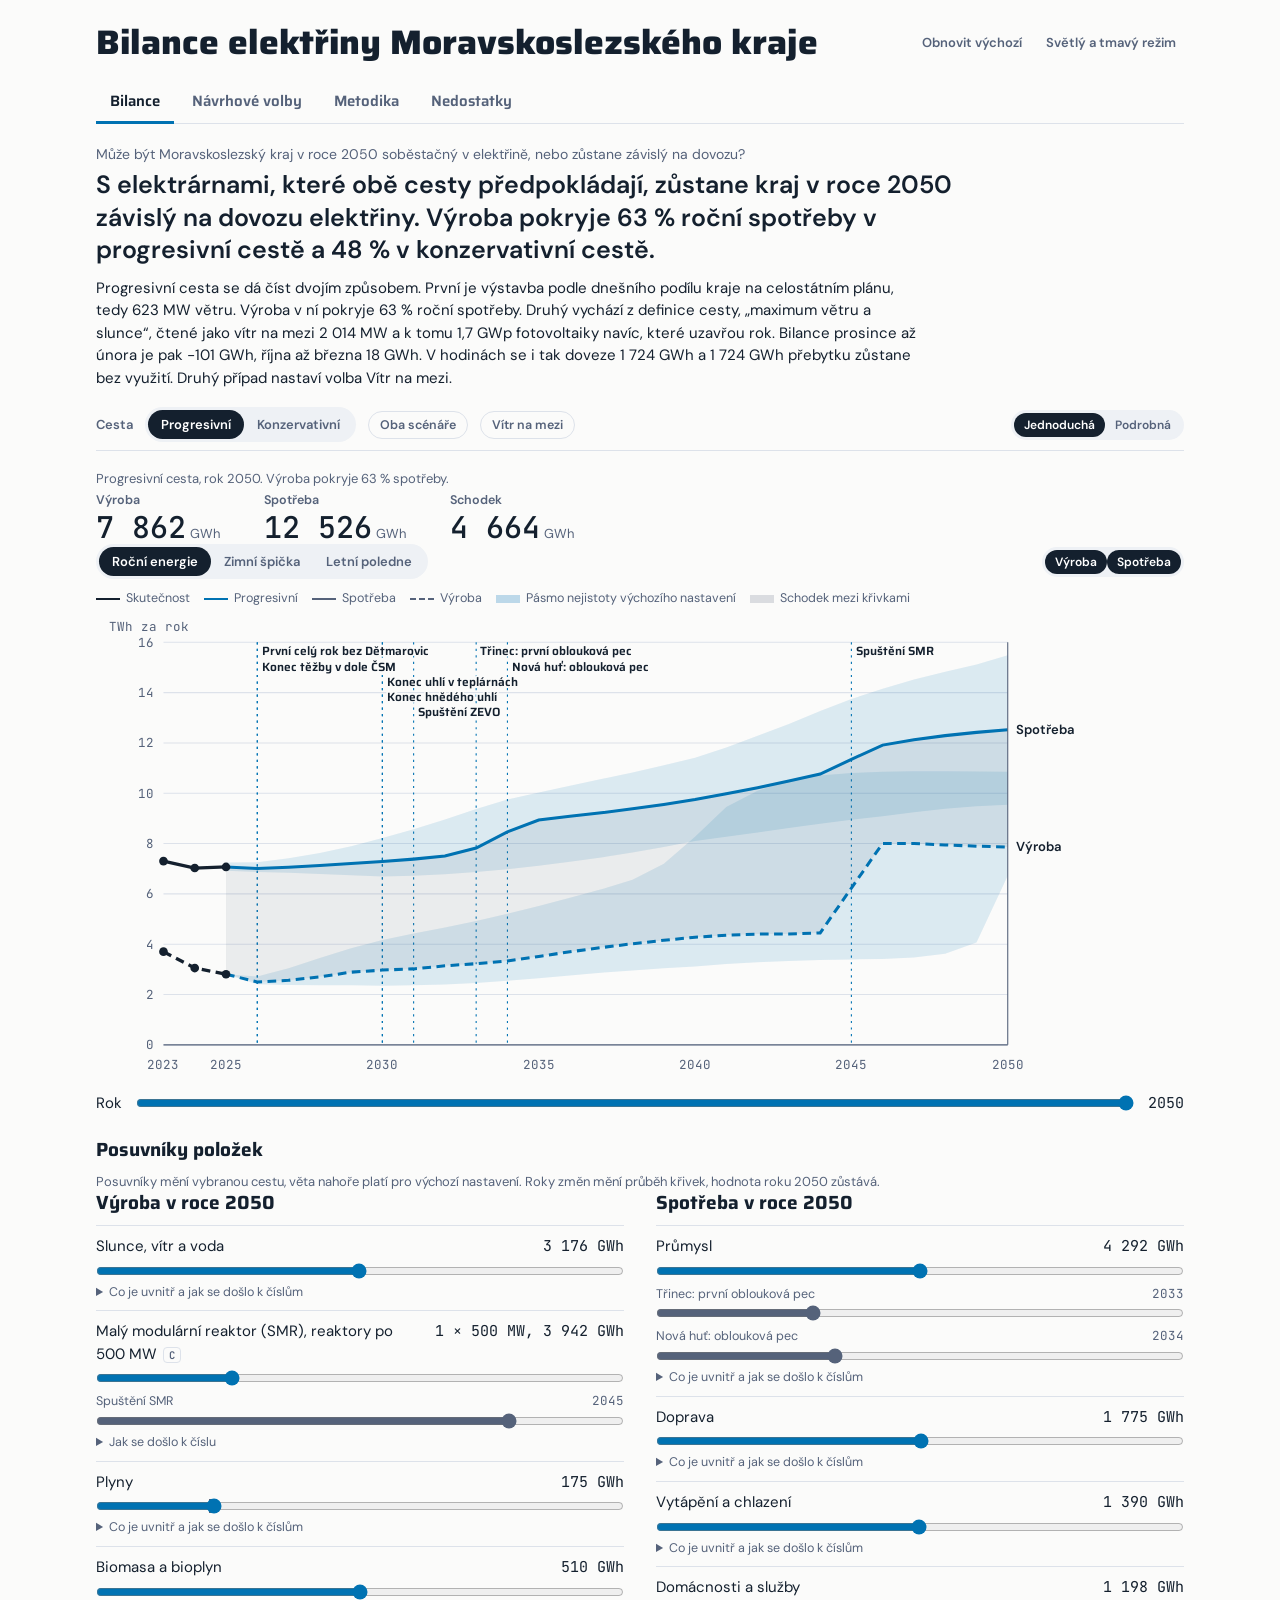
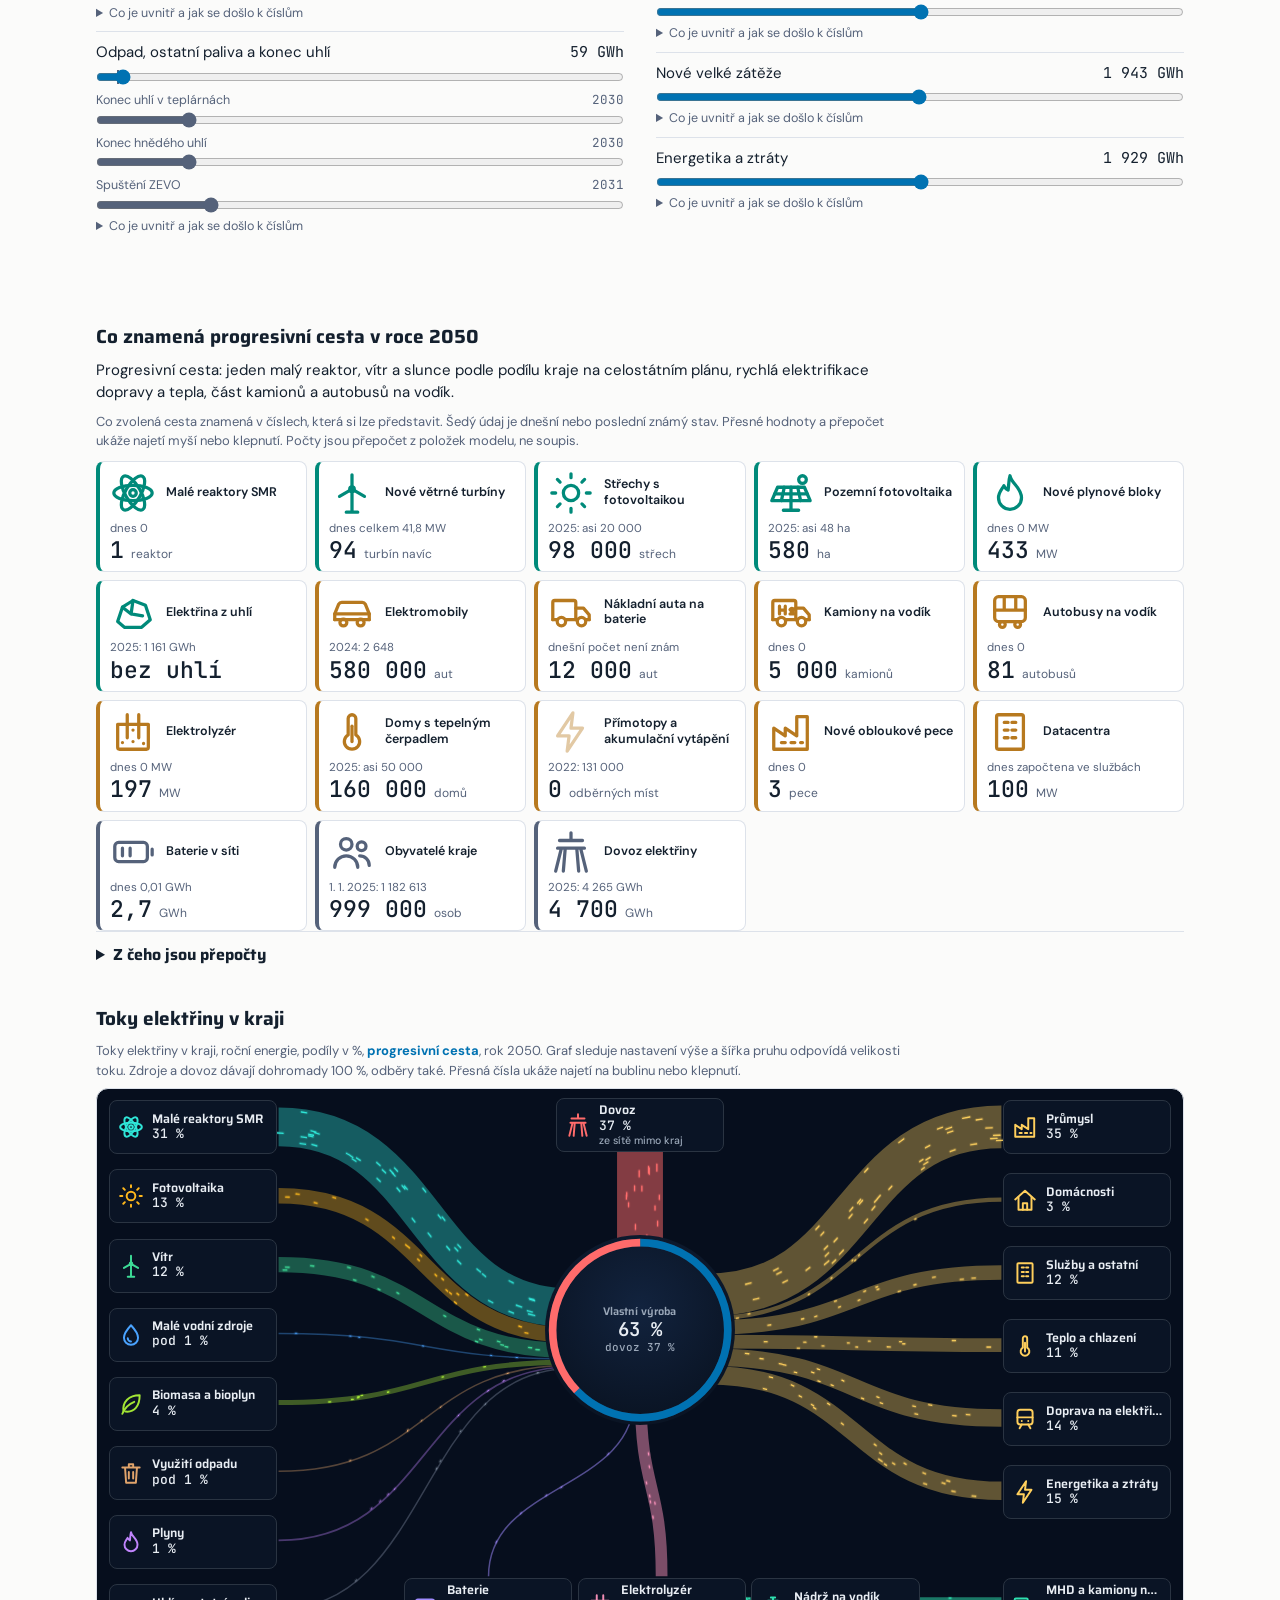
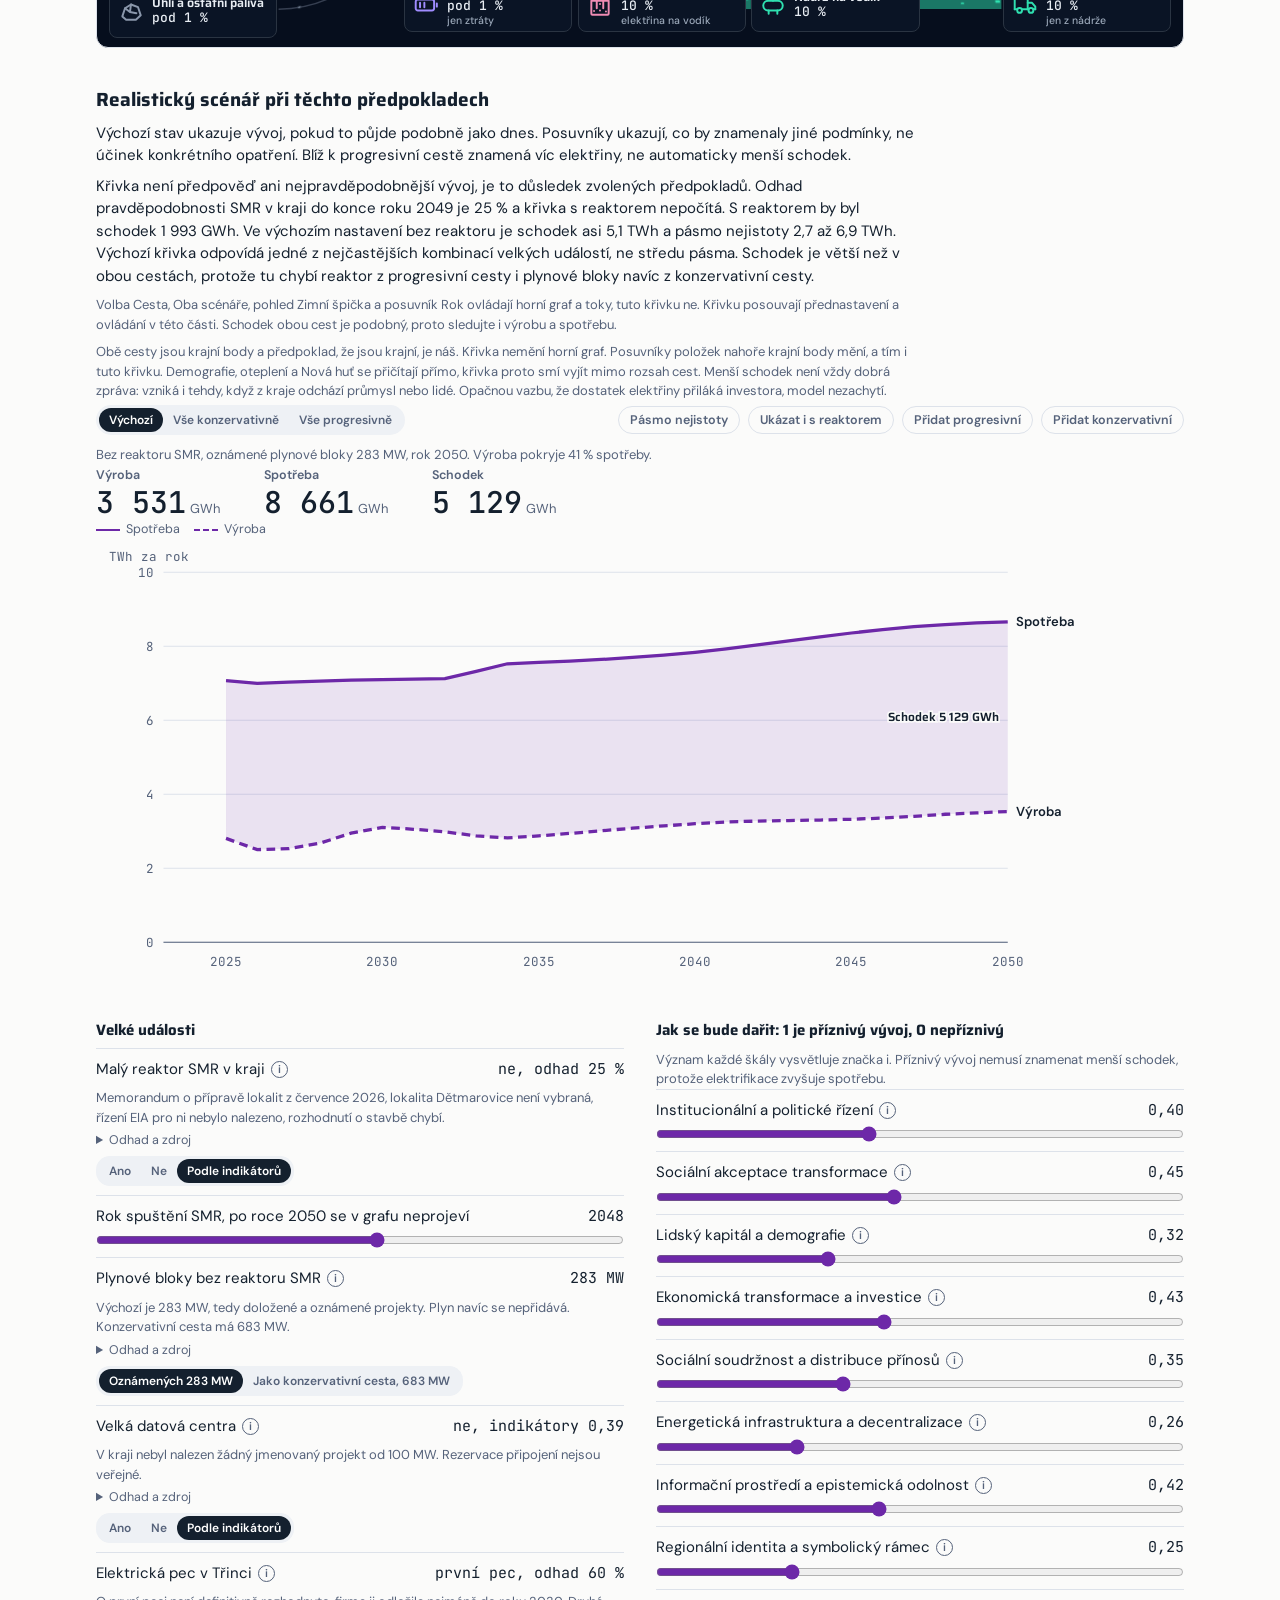
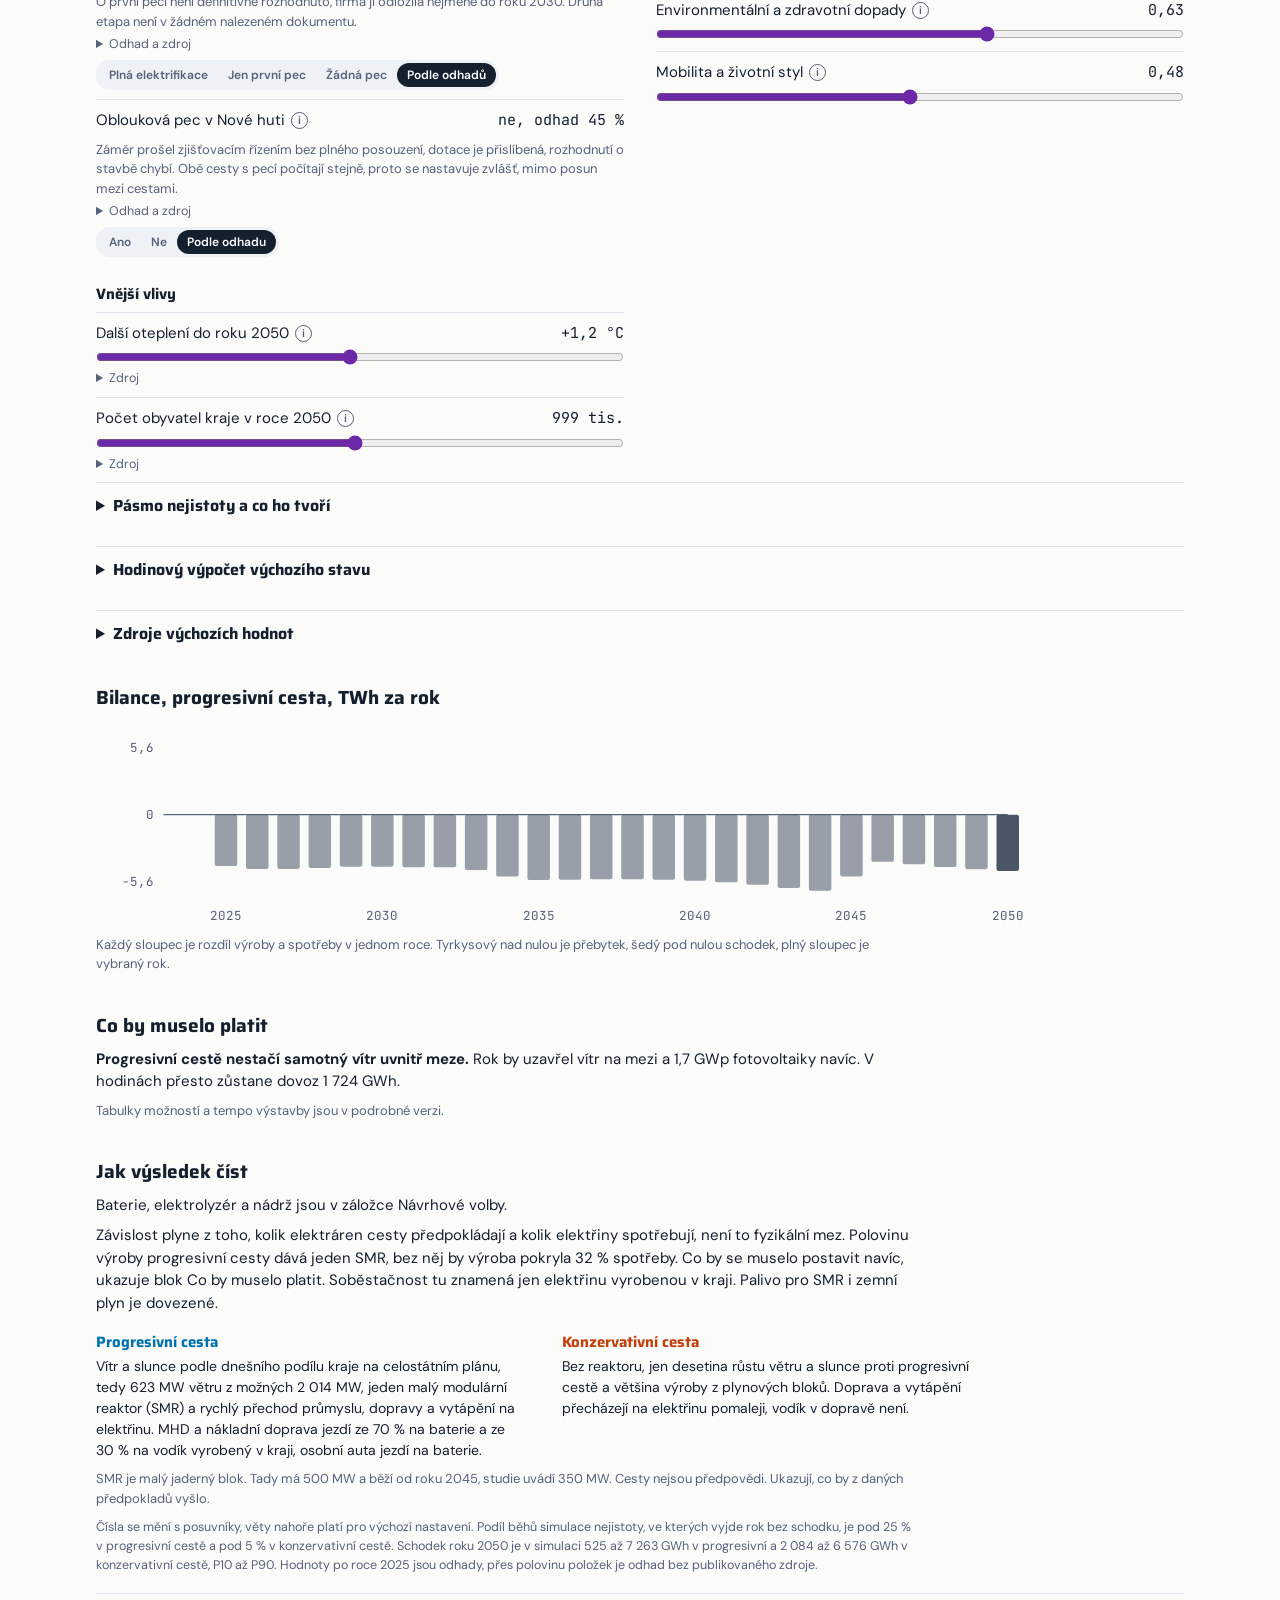
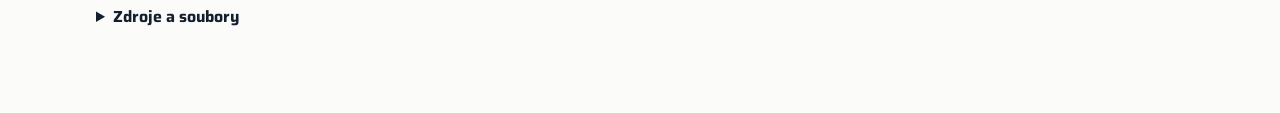
==== index.html @ 02712fca "Záložky: adresa sleduje záložku, zpět v prohlížeči funguje, zamknutý graf se při přepnutí uvolní Co-" ====
<!doctype html>
<html lang="cs">
<head>
<meta charset="utf-8">
<meta name="viewport" content="width=device-width,initial-scale=1">
<title>Bilance elektřiny Moravskoslezského kraje</title>
<style>
/* Saira, DM Sans, JetBrains Mono: SIL Open Font License */
@font-face {
  font-family: 'Saira';
  font-style: normal;
  font-display: swap;
  font-weight: 100 900;
  font-stretch: 50% 125%;
  src: url([data-uri]) format('woff2-variations');
  unicode-range: U+0100-02BA,U+02BD-02C5,U+02C7-02CC,U+02CE-02D7,U+02DD-02FF,U+0304,U+0308,U+0329,U+1D00-1DBF,U+1E00-1E9F,U+1EF2-1EFF,U+2020,U+20A0-20AB,U+20AD-20C0,U+2113,U+2C60-2C7F,U+A720-A7FF;
}
@font-face {
  font-family: 'Saira';
  font-style: normal;
  font-display: swap;
  font-weight: 100 900;
  font-stretch: 50% 125%;
  src: url([data-uri]) format('woff2-variations');
  unicode-range: U+0000-00FF,U+0131,U+0152-0153,U+02BB-02BC,U+02C6,U+02DA,U+02DC,U+0304,U+0308,U+0329,U+2000-206F,U+20AC,U+2122,U+2191,U+2193,U+2212,U+2215,U+FEFF,U+FFFD;
}
@font-face {
  font-family: 'DM Sans';
  font-style: normal;
  font-display: swap;
  font-weight: 100 1000;
  src: url([data-uri]) format('woff2-variations');
  unicode-range: U+0100-02BA,U+02BD-02C5,U+02C7-02CC,U+02CE-02D7,U+02DD-02FF,U+0304,U+0308,U+0329,U+1D00-1DBF,U+1E00-1E9F,U+1EF2-1EFF,U+2020,U+20A0-20AB,U+20AD-20C0,U+2113,U+2C60-2C7F,U+A720-A7FF;
}
@font-face {
  font-family: 'DM Sans';
  font-style: normal;
  font-display: swap;
  font-weight: 100 1000;
  src: url([data-uri]) format('woff2-variations');
  unicode-range: U+0000-00FF,U+0131,U+0152-0153,U+02BB-02BC,U+02C6,U+02DA,U+02DC,U+0304,U+0308,U+0329,U+2000-206F,U+20AC,U+2122,U+2191,U+2193,U+2212,U+2215,U+FEFF,U+FFFD;
}
@font-face {
  font-family: 'JetBrains Mono';
  font-style: normal;
  font-display: swap;
  font-weight: 100 800;
  src: url([data-uri]) format('woff2-variations');
  unicode-range: U+0100-02BA,U+02BD-02C5,U+02C7-02CC,U+02CE-02D7,U+02DD-02FF,U+0304,U+0308,U+0329,U+1D00-1DBF,U+1E00-1E9F,U+1EF2-1EFF,U+2020,U+20A0-20AB,U+20AD-20C0,U+2113,U+2C60-2C7F,U+A720-A7FF;
}
@font-face {
  font-family: 'JetBrains Mono';
  font-style: normal;
  font-display: swap;
  font-weight: 100 800;
  src: url([data-uri]) format('woff2-variations');
  unicode-range: U+0000-00FF,U+0131,U+0152-0153,U+02BB-02BC,U+02C6,U+02DA,U+02DC,U+0304,U+0308,U+0329,U+2000-206F,U+20AC,U+2122,U+2191,U+2193,U+2212,U+2215,U+FEFF,U+FFFD;
}
:root{--bg:#fbfbfa;--surface:#ffffff;--surface-2:#eef1f5;--ink:#14202e;--muted:#55627a;--line:#dde2ea;--accent:#0072B2;--warn:#8f5200;--ok:#008A7A;--crit:#4A5568;--prog:#0072B2;--kons:#C2410C;--real:#6D28A8;--shadow:none}
@media (prefers-color-scheme:dark){:root:not([data-theme=light]){--bg:#0e141c;--surface:#151c26;--surface-2:#1d2632;--ink:#e8edf3;--muted:#9aa7b8;--line:#2a3442;--accent:#3F9BE0;--warn:#e3a23c;--ok:#14A898;--crit:#9aa7b8;--prog:#3F9BE0;--kons:#E3701E;--real:#B98CF0;--shadow:none}}
:root[data-theme=dark]{--bg:#0e141c;--surface:#151c26;--surface-2:#1d2632;--ink:#e8edf3;--muted:#9aa7b8;--line:#2a3442;--accent:#3F9BE0;--warn:#e3a23c;--ok:#14A898;--crit:#9aa7b8;--prog:#3F9BE0;--kons:#E3701E;--real:#B98CF0;--shadow:none}
:root[data-path=konzervativni]{--accent:var(--kons)}
:root{color-scheme:light}
@media (prefers-color-scheme:dark){:root:not([data-theme=light]){color-scheme:dark}:root:not([data-theme=light]) a{color:var(--prog)}}
:root[data-theme=dark]{color-scheme:dark}
:root[data-theme=dark] a{color:var(--prog)}
*{box-sizing:border-box}
[hidden]{display:none!important}
body{margin:0;background:var(--bg);color:var(--ink);font:15px/1.5 "DM Sans",system-ui,sans-serif}
.wrap{max-width:1120px;margin:0 auto;padding:0 16px 56px}
header{margin-bottom:8px;padding:24px 0 12px;display:flex;flex-wrap:wrap;gap:14px;align-items:center;justify-content:space-between}
h1{font:800 clamp(24px,3vw,34px)/1.1 "Saira",sans-serif;font-stretch:108%;margin:0}
h2{font:700 19px/1.25 "Saira",sans-serif;margin:0 0 10px}
.controls{display:flex;flex-wrap:wrap;gap:8px;align-items:center}
.pills{display:inline-flex;background:var(--surface-2);border-radius:999px;padding:3px}
.pills button{border:0;background:none;color:var(--muted);font:600 13px "DM Sans",sans-serif;padding:6px 13px;border-radius:999px;cursor:pointer}
.pills button[aria-pressed=true]{background:var(--ink);color:var(--surface)}
.pills.small button{font-size:12px;padding:4px 10px}
.btn{border:0;background:none;color:var(--muted);font:600 13px "DM Sans",sans-serif;padding:7px 8px;border-radius:6px;cursor:pointer}
.btn:hover{color:var(--ink)}
.chip{border:1px solid var(--line);background:none;color:var(--muted);font:600 12.5px "DM Sans",sans-serif;padding:5px 11px;border-radius:999px;cursor:pointer}
.chip[aria-pressed=true]{background:var(--ink);color:var(--surface);border-color:var(--ink)}
.tipwrap{position:relative;display:inline-block}
.bubble{display:none;position:absolute;left:0;top:calc(100% + 6px);z-index:20;width:max-content;max-width:min(240px,70vw);pointer-events:none;padding:8px 10px;border-radius:8px;background:var(--ink);color:var(--surface);font:500 12.5px/1.4 "DM Sans",sans-serif;white-space:normal}
.bubble.r{left:auto;right:0}
.tipwrap:hover .bubble{display:block}
.tipwrap:has(:focus-visible) .bubble{display:block}
@media (max-width:680px){.tipwrap{position:static}.toggles,.legend{position:relative}.bubble,.bubble.r{left:0;right:0;width:auto;max-width:none}}
.card{margin-bottom:40px}
.answer{margin:12px 0 18px}
.question{color:var(--muted);margin:0 0 4px;font-size:14px}
.lead{font:600 clamp(19px,2.3vw,25px)/1.3 "DM Sans",sans-serif;margin:0 0 10px;max-width:900px}
.notice{color:var(--muted);font-size:12.5px;margin:10px 0 0;max-width:820px}
.defs{display:grid;grid-template-columns:repeat(auto-fit,minmax(min(300px,100%),1fr));gap:12px 32px;margin:16px 0 4px;max-width:900px}
.defs h3{font:700 15px "Saira",sans-serif;margin:0 0 2px}
.defs p{margin:0;font-size:14px}
.defs .p{color:var(--prog)}
.defs .k{color:var(--kons)}
.pathbar{position:sticky;top:0;z-index:4;display:flex;flex-wrap:wrap;gap:8px 12px;align-items:center;background:var(--bg);border-bottom:1px solid var(--line);padding:8px 0;margin:0 0 14px}
.pathbar .label{color:var(--muted);font-size:13px;font-weight:600}
.pathbar .verze{margin-left:auto}
#tab-bilance[data-verze=simple] .only-detail,#tab-bilance[data-verze=detail] .only-simple{display:none}
.answer.top{margin:6px 0 10px}
#infoCard{margin-top:22px}
.kpi{display:grid;gap:16px}
.kpirow .name{color:var(--muted);font-size:13px;margin-bottom:2px}
.kpirow .cells{display:flex;flex-wrap:wrap;gap:12px 44px}
.kpirow small,.kpiview small{display:block;color:var(--muted);font-size:12.5px;font-weight:600}
.kpirow b{font:500 30px/1.15 "JetBrains Mono",monospace;font-variant-numeric:tabular-nums}
.kpirow .unit{color:var(--muted);font-size:13px;margin-left:4px}
.kpiview{display:flex;flex-wrap:wrap;gap:10px 32px;margin:12px 0 0}
.kpiview b{font:500 19px "JetBrains Mono",monospace;font-variant-numeric:tabular-nums}
.yearrow{display:flex;gap:12px;align-items:center;margin:10px 0 2px}
.yearrow input{flex:1;accent-color:var(--accent)}
.mono{font-family:"JetBrains Mono",monospace;font-variant-numeric:tabular-nums}
svg{display:block;width:100%;height:auto}
svg text{font:11.5px "JetBrains Mono",monospace;fill:var(--muted)}
svg .ev{font:600 11px "Saira",sans-serif;fill:var(--ink);paint-order:stroke;stroke:var(--bg);stroke-width:3px}
svg .lab{font:600 12px "DM Sans",sans-serif;fill:var(--ink)}
.toggles{display:flex;flex-wrap:wrap;gap:8px;justify-content:space-between;align-items:center;margin-bottom:10px}
.legend{display:flex;flex-wrap:wrap;gap:14px;color:var(--muted);font-size:12.5px;margin-bottom:6px}
.legend i{display:inline-block;width:24px;border-top:2.5px solid;vertical-align:middle;margin-right:6px}
.cols{display:grid;grid-template-columns:repeat(auto-fit,minmax(min(320px,100%),1fr));gap:32px}
.item{border-top:1px solid var(--line);padding:9px 0}
.item .top{display:flex;justify-content:space-between;gap:10px;align-items:baseline}
.item .val{white-space:nowrap}
.track{position:relative;margin-top:5px}
.track .band{position:absolute;top:50%;height:6px;margin-top:-3px;background:var(--accent);opacity:.22;border-radius:3px;pointer-events:none}
.track .def{position:absolute;top:50%;height:14px;margin-top:-7px;width:2px;background:var(--muted);pointer-events:none}
.track input{position:relative;width:100%;margin:0;accent-color:var(--accent);background:none;display:block}
.yearline{display:grid;grid-template-columns:1fr auto;gap:2px 10px;margin-top:6px;color:var(--muted);font-size:12.5px}
.yearline input{grid-column:1/-1;width:100%;margin:0;accent-color:var(--muted)}
.tabs{display:flex;flex-wrap:wrap;gap:4px;border-bottom:1px solid var(--line);margin-bottom:20px}
.tabs button{border:0;background:none;color:var(--muted);font:600 15px "Saira",sans-serif;padding:8px 14px;cursor:pointer;border-bottom:3px solid transparent;margin-bottom:-1px}
.tabs button[aria-current=page]{color:var(--ink);border-bottom-color:var(--accent)}
.method{max-width:800px;margin:0 auto}
.method.wide{max-width:none}
.method .card{margin-bottom:32px}
.method p{margin:8px 0;line-height:1.55}
.method .small{font-size:12.5px;color:var(--muted)}
.demo{display:grid;grid-template-columns:minmax(0,2fr) minmax(200px,1fr);gap:16px;align-items:center;margin:12px 0}
.democtl label{display:flex;justify-content:space-between;font-size:12.5px;color:var(--muted);margin-top:10px}
.democtl input{width:100%;accent-color:var(--accent)}
@media (max-width:640px){.demo{grid-template-columns:1fr}}
.figsvg{margin:12px 0}.figsvg svg{display:block;width:100%;height:auto;overflow:visible}
#demo svg,#bal svg{overflow:visible}
.zdroj{color:var(--muted);font-size:12.5px}
.rozpory tr.skupina td{font-weight:600;padding-top:14px;border-top:0}
.rozpory tr.otevreny td:first-child{border-left:3px solid var(--warn);padding-left:8px;font-weight:600}
.rozpory tr.vyreseny{color:var(--muted)}
@media (max-width:640px){.rozpory,.rozpory tbody,.rozpory tr,.rozpory td{display:block;width:100%}.rozpory thead{display:none}.rozpory tr{padding:8px 0;border-top:1px solid var(--line)}.rozpory tr.skupina{border-top:0}.rozpory td,.rozpory tr.otevreny td:first-child{border:0;padding:3px 0}.rozpory tr:not(.skupina) td::before{content:attr(data-k);display:block;font-size:12.5px;color:var(--muted);font-weight:600}.rozpory tr.otevreny{border-left:3px solid var(--warn);padding-left:8px}}
.method p.f{margin:6px 0;padding:6px 10px;background:var(--surface-2);border-radius:6px;overflow-x:auto;white-space:nowrap;font:13px/1.6 "JetBrains Mono",monospace;font-variant-numeric:tabular-nums;color:var(--ink);overflow-wrap:normal}
.method details.more{margin-top:10px;color:var(--ink);font-size:15px}
.method details.more>summary{cursor:pointer;font-weight:600;color:var(--muted);font-size:14px}
.method details.more p{overflow-wrap:break-word}
@media (max-width:640px){.kpirow b{font-size:24px}.kpirow .cells{gap:8px 24px}svg text{font-size:15px}svg .ev{font-size:14px}svg .lab{font-size:15px}.grades{font-size:13px}.grades td,.grades th{padding-right:10px}}
.realh{font:700 15px "Saira",sans-serif;margin:16px 0 6px}
#realDecisions .pills{flex-wrap:wrap;border-radius:14px;margin-top:6px}
#realCard{--accent:var(--real)}
#realKpi{grid-template-columns:repeat(auto-fit,minmax(min(460px,100%),1fr))}
#realCard .item{position:relative}
.info{width:17px;height:17px;padding:0;margin-left:6px;border:1px solid var(--muted);border-radius:50%;background:none;color:var(--muted);font:600 11px/15px "DM Sans",sans-serif;cursor:help;vertical-align:1px}
.info:hover,.info:focus-visible{color:var(--ink);border-color:var(--ink)}
.tipwrap[data-open="1"] .bubble{display:block}
.bubble.wide{max-width:min(340px,80vw);font-weight:400}
.bubble.wide b{font-weight:700}
@media (max-width:680px){#realCard .tipwrap{position:static}}
.pinwrap{position:relative}
.tipwrap.up .bubble{top:auto;bottom:calc(100% + 6px)}
@media (min-width:1000px) and (max-height:700px){
.pin.stuck .kpirow .name{display:none}
}
@media (min-width:1000px) and (min-height:500px){
.pin{position:sticky;top:var(--barh,53px);z-index:3;background:var(--bg);padding:4px 0 6px;margin-bottom:16px}
.pin.stuck{border-bottom:1px solid var(--line);box-shadow:0 6px 10px -8px rgb(0 0 0/.25)}
.pin.stuck .kpi{grid-template-columns:repeat(auto-fit,minmax(420px,1fr));gap:2px 24px;margin-bottom:2px}
.pin.stuck .kpirow .name{font-size:12px;margin-bottom:0}
.pin.stuck .kpirow .cells{gap:0 28px}
.pin.stuck .kpirow small{display:inline;font-size:12px;margin-right:5px}
.pin.stuck .kpirow b{font-size:17px;line-height:1.3}
.pin.stuck .kpirow .unit{font-size:12px}
.pin.stuck .toggles{margin-bottom:2px}
.pin.stuck .legend{margin-bottom:0}
.pin.stuck .yearrow{margin:0}
}
.tiles{display:grid;grid-template-columns:repeat(auto-fill,minmax(205px,1fr));gap:8px;margin-top:10px}
.tile{--c:var(--muted);display:grid;grid-template-columns:46px 1fr;column-gap:10px;align-items:center;padding:8px 10px;border:1px solid var(--line);border-left:4px solid var(--c);border-radius:8px;background:var(--surface);cursor:default;text-align:left}
.tile:focus-visible{outline:2px solid var(--c);outline-offset:1px}
.tile.vyroba{--c:#008A7A}.tile.spotreba{--c:#B7791F}.tile.kontext{--c:var(--muted)}
.tile svg{width:46px;height:46px;color:var(--c);fill:none;stroke:currentColor;stroke-width:1.7;stroke-linecap:round;stroke-linejoin:round}
.tile .tl{font:600 12.5px/1.25 "DM Sans",sans-serif;color:var(--ink);align-self:center}
.tile .tv{grid-column:1/-1;display:flex;flex-wrap:wrap;align-items:baseline;gap:0 7px;margin-top:4px}
.tile .td{font-size:11.5px;color:var(--muted);width:100%}
.tile b{font:500 23px/1.15 "JetBrains Mono",monospace;font-variant-numeric:tabular-nums}
.tile .tu{font-size:12px;color:var(--muted)}
.tile[data-zero="1"] svg{opacity:.4}
.tile .spin{transform-box:view-box;animation:tspin var(--t,6s) linear infinite}
.tile .spin.c12{transform-origin:12px 12px}
.tile .spin.c10{transform-origin:12px 10px}
.tile[data-zero="1"] .spin{animation:none}
@keyframes tspin{to{transform:rotate(360deg)}}
@media (prefers-reduced-motion:reduce){.tile .spin{animation:none}}
.grades{border-collapse:collapse;margin:8px 0;font-size:14px}
.grades td,.grades th{border-top:1px solid var(--line);padding:6px 14px 6px 0;text-align:left;vertical-align:top}
.grades th{color:var(--muted);font-weight:600;font-size:12.5px;border-top:0}
.grades .grade{margin-left:0}
.grades td.n{font-family:"JetBrains Mono",monospace;font-variant-numeric:tabular-nums;white-space:nowrap}
.sechead{display:flex;flex-wrap:wrap;gap:10px;align-items:center;justify-content:space-between;margin-bottom:10px}
.sechead h2{margin:0}
.trendhead{display:flex;flex-wrap:wrap;gap:10px;justify-content:space-between;align-items:center}
.trendgrid{display:grid;grid-template-columns:repeat(auto-fit,minmax(260px,1fr));gap:4px 24px;margin-top:6px}
.trendgrid.off{opacity:.45}
.viewnote{color:var(--muted);font-size:13px;margin:8px 0 0;max-width:820px}
.plain{margin:8px 0;max-width:820px}
.tablewrap{overflow-x:auto;margin:8px 0}
.flaws{margin:6px 0;padding-left:20px;line-height:1.5}
.flaws li{margin:6px 0}
.ratewarn{margin:5px 0 0;color:var(--warn);font-size:12.5px}
.grade{font:600 10.5px "JetBrains Mono",monospace;border:1px solid var(--line);border-radius:4px;padding:0 5px;margin-left:6px;color:var(--muted)}
.grade.D{border-color:var(--warn);color:var(--warn)}
details{margin-top:4px;color:var(--muted);font-size:12.5px}
details.box{margin:0 0 28px;color:var(--ink);font-size:15px;border-top:1px solid var(--line);padding-top:10px}
details.box>summary{font:700 16px "Saira",sans-serif;color:var(--ink)}
details.box>:not(summary){margin-top:10px}
summary{cursor:pointer}
details p{margin:4px 0;overflow-wrap:anywhere}
#tip{position:fixed;display:none;background:var(--surface);border:1px solid var(--ink);border-radius:4px;padding:8px 10px;font-size:12px;box-shadow:0 6px 18px rgb(0 0 0/.12);min-width:190px;pointer-events:none;z-index:5}
#tip div{display:flex;justify-content:space-between;gap:14px}
footer{color:var(--muted);font-size:12.5px;margin-top:24px}
@media (prefers-reduced-motion:reduce){*{transition:none!important}}
#flowStage{position:relative;width:100%;height:540px;border:1px solid var(--line);border-radius:12px;overflow:hidden;background:#060e1d;color:#e8edf3;touch-action:pan-y;margin-top:8px}
#flowRibbons,#flowCanvas{position:absolute;inset:0;width:100%;height:100%;pointer-events:none}
.fband{fill:none;stroke-linecap:butt}
.fnode{position:absolute;display:flex;align-items:center;gap:8px;padding:0 8px;border-radius:8px;background:rgba(11,21,38,.94);border:1px solid #2a3442;cursor:default}
.fnode:hover{border-color:var(--c)}
.fnode:focus-visible{outline:2px solid var(--c);outline-offset:1px}
.fnode.off{opacity:.5}
.fnode svg{width:26px;height:26px;flex:none;color:var(--c);fill:none;stroke:currentColor;stroke-width:1.8;stroke-linecap:round;stroke-linejoin:round}
.ftext{min-width:0;flex:1}
.fname,.fnote{display:block;white-space:nowrap;overflow:hidden;text-overflow:ellipsis}
.fname{font:600 12.5px/1.15 "Saira",sans-serif}
.fval{display:block;font:500 13px/1.3 "JetBrains Mono",monospace;font-variant-numeric:tabular-nums;white-space:nowrap}
.fnote{font:500 10.5px/1.2 "DM Sans",sans-serif;color:#9aa7b8}
#flowHub{position:absolute;border-radius:50%;background:radial-gradient(circle at 50% 38%,#12233e,#0a1424 72%);display:flex;align-items:center;justify-content:center;text-align:center}
#flowRing{position:absolute;left:0;top:0;width:100%;height:100%;overflow:visible}
#flowRing circle{fill:none;stroke-width:4}
#flowHubIn{position:relative;padding:0 4px}
#flowHubIn span{display:block}
#flowHubKey{font:600 11px/1.2 "Saira",sans-serif;color:#9aa7b8}
#flowHubVal{font:600 19px/1.15 "JetBrains Mono",monospace;font-variant-numeric:tabular-nums}
#flowHubUnit,.fhs{font:500 11px/1.3 "JetBrains Mono",monospace;color:#9aa7b8;white-space:nowrap}
#flowStage.narrow .fnode{padding:0 4px;gap:0}
#flowStage.narrow .fnode svg{display:none}
#flowStage.narrow .fname{font-size:11px}
#flowStage.narrow .fval{font-size:12px;line-height:1.2}
#flowStage.narrow .fnote{font-size:10px;line-height:1.15}
#flowStage.narrow .fhs{display:none}
#flowStage.narrow #flowHubVal{font-size:13px}
#flowStage.narrow #flowHubKey,#flowStage.narrow #flowHubUnit{font-size:10px}
</style>
</head>
<body>
<div class="wrap">
<header>
  <h1>Bilance elektřiny Moravskoslezského kraje</h1>
  <div class="controls">
    <span class="tipwrap"><button class="btn" id="reset">Obnovit výchozí</button><span class="bubble r" role="tooltip">Vrátí celou stránku do výchozího nastavení, včetně realistického scénáře.</span></span>
    <button class="btn" id="theme" aria-label="Přepnout světlý a tmavý režim">Světlý a tmavý režim</button>
  </div>
</header>
<nav class="tabs" aria-label="Části stránky">
  <button data-tab="bilance" aria-current="page">Bilance</button>
  <button data-tab="volby">Návrhové volby</button>
  <button data-tab="metodika">Metodika</button>
  <button data-tab="nedostatky">Nedostatky</button>
</nav>
<div id="tab-bilance" data-verze="simple">
<section class="answer top">
  <p class="question">Může být Moravskoslezský kraj v roce 2050 soběstačný v elektřině, nebo zůstane závislý na dovozu?</p>
  <p class="lead">S elektrárnami, které obě cesty předpokládají, zůstane kraj v roce 2050 závislý na dovozu elektřiny. Výroba pokryje 63 % roční spotřeby v progresivní cestě a 48 % v konzervativní cestě.</p>
  <p class="plain">Progresivní cesta se dá číst dvojím způsobem. První je výstavba podle dnešního podílu kraje na celostátním plánu, tedy 623 MW větru. Výroba v ní pokryje 63 % roční spotřeby. Druhý vychází z definice cesty, „maximum větru a slunce“, čtené jako vítr na mezi 2 014 MW a k tomu 1,7 GWp fotovoltaiky navíc, které uzavřou rok. Bilance prosince až února je pak −101 GWh, října až března 18 GWh. V hodinách se i tak doveze 1 724 GWh a 1 724 GWh přebytku zůstane bez využití. Druhý případ nastaví volba Vítr na mezi.</p>
</section>
<div class="pathbar">
  <span class="label">Cesta</span>
  <div class="pills" role="group" aria-label="Cesta pro celou stránku">
    <span class="tipwrap"><button data-path="progresivni" aria-pressed="true">Progresivní</button><span class="bubble" role="tooltip">Jeden SMR, vítr a slunce podle podílu kraje na celostátním plánu, rychlá elektrifikace, část dopravy na vodík.</span></span>
    <span class="tipwrap"><button data-path="konzervativni" aria-pressed="false">Konzervativní</button><span class="bubble" role="tooltip">Bez SMR, hlavně plynové bloky, pomalejší elektrifikace, doprava bez vodíku.</span></span>
  </div>
  <span class="tipwrap"><button class="chip" id="compare" aria-pressed="false">Oba scénáře</button><span class="bubble" role="tooltip">Přidá do horního grafu a do čísel druhou cestu.</span></span>
  <span class="tipwrap" data-must="progresivni"><button class="chip" id="presetVitr" aria-pressed="false" aria-describedby="presetTip">Vítr na mezi</button><span class="bubble wide" id="presetTip" role="tooltip"><b>Co to ukáže:</b> kolik by se muselo postavit, aby progresivní cesta za rok vyrobila tolik, kolik spotřebuje.<br><b>Co je mez:</b> 2 014 MW je potenciál větrných elektráren v kraji podle Dopadové studie. Mění se výkon, ne počasí: místo 623 MW stojí víc větrných elektráren a fouká jako v běžném roce. Zbytek dorovná 1,7 GWp fotovoltaiky navíc.<br><b>Jak je to reálné:</b> je to horní hranice, ne plán. Vítr by se musel stavět 78,9 MW ročně, 8,7 × rychleji než dosavadní rekord. V hodinách se dál dováží.<br>Pohne to i realistickým scénářem. Další klepnutí vrátí výchozí hodnoty.</span></span>
  <div class="pills small verze" role="group" aria-label="Verze stránky">
    <span class="tipwrap"><button data-ui="simple" aria-pressed="true">Jednoduchá</button><span class="bubble r" role="tooltip">Platí pro celou stránku. Posuvníky po skupinách, u realistického scénáře 10 kategorií, a krátké texty.</span></span>
    <span class="tipwrap"><button data-ui="detail" aria-pressed="false">Podrobná</button><span class="bubble r" role="tooltip">Platí pro celou stránku. Posuvníky po položkách, u realistického scénáře 34 indikátorů, velké trendy a plné tabulky.</span></span>
  </div>
</div>
<div class="pinwrap">
<section class="card pin" id="mainPin">
  <div class="kpi" id="kpi"></div>
  <div class="toggles" id="toggles">
    <div class="pills" role="group" aria-label="Co graf ukazuje">
      <span class="tipwrap"><button data-view="energy" aria-pressed="true">Roční energie</button><span class="bubble" role="tooltip">Kolik elektřiny se za celý rok vyrobí a spotřebuje.</span></span>
      <span class="tipwrap"><button data-view="winter" aria-pressed="false">Zimní špička</button><span class="bubble" role="tooltip">Nejtěžší zimní hodina podle metody studie, vítr a slunce nula.</span></span>
      <span class="tipwrap"><button data-view="summer" aria-pressed="false">Letní poledne</button><span class="bubble r" role="tooltip">Slunečné víkendové poledne: kolik přebytku vznikne a kam jde.</span></span>
    </div>
    <div class="pills small" role="group" aria-label="Zobrazené veličiny">
      <button data-show="vyroba" id="showGen" aria-pressed="true">Výroba</button>
      <button data-show="spotreba" id="showUse" aria-pressed="true">Spotřeba</button>
    </div>
  </div>
  <div class="legend" id="legend"></div>
  <div id="main"></div>
  <div class="yearrow"><label for="year">Rok</label><input id="year" type="range" min="2025" max="2050" step="1" value="2050"><span class="mono" id="yearv"></span></div>
</section>
<div class="pinspacer" id="mainPinSp"></div>
<p class="viewnote" id="viewNote" hidden></p>
<div class="kpiview" id="kpiView" hidden></div>
<section class="card only-simple" id="sliderCard">
  <div class="sechead" id="modebar">
    <h2>Posuvníky položek</h2>
  </div>
  <p class="viewnote" id="sliderNote">Posuvníky mění vybranou cestu, věta nahoře platí pro výchozí nastavení. Roky změn mění průběh křivek, hodnota roku 2050 zůstává.</p>
  <div class="cols" id="lists"></div>
</section>
<div class="only-detail" id="detailBox">
  <div class="sechead"><h2>Posuvníky po položkách</h2></div>
  <p class="viewnote">Posuvníky mění vybranou cestu, věta nahoře platí pro výchozí nastavení. Posuvník skupiny v jednoduché verzi přepíše ruční nastavení jejích položek.</p>
  <div class="cols" id="detailLists"></div>
</div>
</div>
<details class="box only-detail" id="trendCard">
  <summary>Velké trendy do roku 2050</summary>
  <div class="trendhead">
    <p class="viewnote">Trendy mění dopravu, domácnosti, vytápění a chlazení. Po vypnutí se počítá s dnešním počtem obyvatel, aut a dnešní účinností. Posuvníky položek ukazují cíl při výchozích trendech.</p>
    <div class="pills small" role="group" aria-label="Velké trendy">
      <button id="trendOn" aria-pressed="true">Započítat</button>
      <button id="trendOff" aria-pressed="false">Vypnout</button>
    </div>
  </div>
  <div class="trendgrid" id="trends"></div>
</details>
<section class="card" id="tileCard">
  <h2 id="tileTitle"></h2>
  <p class="plain" id="tilePath"></p>
  <p class="viewnote">Co zvolená cesta znamená v číslech, která si lze představit. Šedý údaj je dnešní nebo poslední známý stav. Přesné hodnoty a přepočet ukáže najetí myší nebo klepnutí. Počty jsou přepočet z položek modelu, ne soupis.</p>
  <div class="tiles" id="tiles"></div>
  <details class="box"><summary>Z čeho jsou přepočty</summary><div id="tileSrc"></div></details>
</section>
<section class="card" id="flowCard">
  <h2>Toky elektřiny v kraji</h2>
  <p class="viewnote" id="flowCaption"></p>
  <div id="flowStage" role="group" aria-label="Schéma toků elektřiny v kraji">
    <svg id="flowRibbons" aria-hidden="true"></svg>
    <canvas id="flowCanvas" aria-hidden="true"></canvas>
    <div id="flowHub">
      <svg id="flowRing" viewBox="0 0 100 100" preserveAspectRatio="xMidYMid meet" aria-hidden="true"><g transform="rotate(-90 50 50)"><circle cx="50" cy="50" r="46" stroke="#1d2c44"></circle><circle id="flowRingOwn" cx="50" cy="50" r="46"></circle><circle id="flowRingImp" cx="50" cy="50" r="46" stroke="#ff6b6b"></circle></g></svg>
      <div id="flowHubIn"><span id="flowHubKey"></span><span id="flowHubVal"></span><span id="flowHubUnit"></span><span class="fhs" id="flowHubS1"></span><span class="fhs" id="flowHubS2"></span></div>
    </div>
  </div>
</section>
<section class="card" id="realCard">
  <div class="sechead"><h2>Realistický scénář při těchto předpokladech</h2></div>
  <p class="plain">Výchozí stav ukazuje vývoj, pokud to půjde podobně jako dnes. Posuvníky ukazují, co by znamenaly jiné podmínky, ne účinek konkrétního opatření. Blíž k progresivní cestě znamená víc elektřiny, ne automaticky menší schodek.</p>
  <p class="plain" id="realLead"></p>
  <p class="viewnote">Volba Cesta, Oba scénáře, pohled Zimní špička a posuvník Rok ovládají horní graf a toky, tuto křivku ne. Křivku posouvají přednastavení a ovládání v této části. Schodek obou cest je podobný, proto sledujte i výrobu a spotřebu.</p>
  <p class="viewnote">Obě cesty jsou krajní body a předpoklad, že jsou krajní, je náš. Křivka nemění horní graf. Posuvníky položek nahoře krajní body mění, a tím i tuto křivku. Demografie, oteplení a Nová huť se přičítají přímo, křivka proto smí vyjít mimo rozsah cest. Menší schodek není vždy dobrá zpráva: vzniká i tehdy, když z kraje odchází průmysl nebo lidé. Opačnou vazbu, že dostatek elektřiny přiláká investora, model nezachytí.</p>
  <div class="pinwrap">
  <div class="pin" id="realPin">
  <div class="toggles">
    <div class="pills small" role="group" aria-label="Přednastavení realistického scénáře">
      <span class="tipwrap"><button id="realDefault" aria-pressed="true">Výchozí</button><span class="bubble" role="tooltip">Hodnoty ze zdrojů a odhadů pro období do roku 2050. Bez SMR, velkých datových center a Nové huti, plynové bloky jen oznámené, v Třinci první pec, oteplení +1,2 °C.</span></span>
      <span class="tipwrap"><button id="realAllK" aria-pressed="false">Vše konzervativně</button><span class="bubble" role="tooltip">Všechny indikátory na 0 a žádné odchylky. Křivka je přesně konzervativní cesta: bez SMR, plyn 683 MW, v Třinci první pec.</span></span>
      <span class="tipwrap"><button id="realAllP" aria-pressed="false">Vše progresivně</button><span class="bubble" role="tooltip">Všechny indikátory na 1 a žádné odchylky. Křivka je přesně progresivní cesta: SMR od roku 2045, velká datová centra, plná elektrifikace Třince.</span></span>
    </div>
    <div class="controls">
      <span class="tipwrap"><button class="chip" id="realBand" aria-pressed="false">Pásmo nejistoty</button><span class="bubble" role="tooltip">Plocha, ve které leží 80 % simulací výroby a spotřeby. Platí pro výchozí nastavení a posuvníky ji nemění.</span></span>
      <span class="tipwrap"><button class="chip" id="realBranch" aria-pressed="false">Ukázat i s reaktorem</button><span class="bubble" role="tooltip">Reaktor SMR se počítá buď celý, nebo vůbec. Křivka sleduje jednu z těchto možností, tlačítko přidá tenkými čarami tu druhou. S reaktorem plynové bloky po jeho spuštění ubývají.</span></span>
      <span class="tipwrap"><button class="chip" id="realCmpP" aria-pressed="false">Přidat progresivní</button><span class="bubble r" role="tooltip">Přidá tenké křivky progresivní cesty pro srovnání. Realistickou křivku neposouvá, k tomu slouží Vše progresivně.</span></span>
      <span class="tipwrap"><button class="chip" id="realCmpK" aria-pressed="false">Přidat konzervativní</button><span class="bubble r" role="tooltip">Přidá tenké křivky konzervativní cesty pro srovnání. Realistickou křivku neposouvá, k tomu slouží Vše konzervativně.</span></span>
    </div>
  </div>
  <div class="kpi" id="realKpi"></div>
  <div class="legend" id="realLegend"></div>
  <div id="realMain"></div>
  </div>
  <div class="pinspacer" id="realPinSp"></div>
  <div class="cols">
    <div><h3 class="realh">Velké události</h3><div id="realDecisions"></div><h3 class="realh">Vnější vlivy</h3><div id="realExternal"></div></div>
    <div>
      <div class="only-simple"><h3 class="realh">Jak se bude dařit: 1 je příznivý vývoj, 0 nepříznivý</h3><p class="viewnote">Význam každé škály vysvětluje značka i. Příznivý vývoj nemusí znamenat menší schodek, protože elektrifikace zvyšuje spotřebu.</p><div id="realCats"></div></div>
      <div class="only-detail"><h3 class="realh">34 indikátorů: 1 je příznivý vývoj, 0 nepříznivý</h3><p class="viewnote">Význam každé škály vysvětluje značka i. Příznivý vývoj nemusí znamenat menší schodek, protože elektrifikace zvyšuje spotřebu.</p><div id="realInds"></div></div>
    </div>
  </div>
  </div>
  <details class="box" id="realBandBox"><summary>Pásmo nejistoty a co ho tvoří</summary><div id="realBandText"></div></details>
  <details class="box" id="realHours"><summary>Hodinový výpočet výchozího stavu</summary><div id="realHourText"></div></details>
  <details class="box" id="realSources"><summary>Zdroje výchozích hodnot</summary><div class="tablewrap" id="realSrcTable"></div></details>
</section>
<section class="card" id="balcard">
  <h2 id="balTitle">Bilance vybrané cesty</h2>
  <div id="bal"></div>
  <p class="viewnote">Každý sloupec je rozdíl výroby a spotřeby v jednom roce. Tyrkysový nad nulou je přebytek, šedý pod nulou schodek, plný sloupec je vybraný rok.</p>
</section>
<section class="card" id="mustCard">
  <h2>Co by muselo platit</h2>
  <p class="plain only-simple" data-must="progresivni"><b>Progresivní cestě nestačí samotný vítr uvnitř meze.</b> Rok by uzavřel vítr na mezi a 1,7 GWp fotovoltaiky navíc. V hodinách přesto zůstane dovoz 1 724 GWh.</p>
  <p class="plain only-simple" data-must="konzervativni"><b>Konzervativní cesta by mohla uzavřít rok větrem uvnitř meze.</b> Stačí 1 774 MW navíc, tempo výstavby by ale bylo 8,0krát víc než největší roční přírůstek kraje. V hodinách přesto zůstane dovoz 532 GWh.</p>
  <p class="viewnote only-simple">Tabulky možností a tempo výstavby jsou v podrobné verzi.</p>
  <p class="plain only-detail">Při nezměněné spotřebě by vyrovnanou bilanci roku nebo uvedeného období přinesla jedna z těchto změn navíc proti výchozímu nastavení vybrané cesty. Vyrovnaná bilance neznamená, že kraj nedováží. Sloupce se nesčítají, každý je samostatná možnost. Posuvníky tento blok nemění.</p>
  <div class="tablewrap only-detail"><table class="grades"><tr><th>Období, které má vyjít bez schodku</th><th>Bilance 2050, GWh</th><th>Jen vítr navíc</th><th>Jen fotovoltaika navíc</th><th>Jen SMR navíc, reaktory po 500 MW, bez podkladu</th><th>Vítr doplněný na mez 2 014 MW a k tomu, v ročním součtu</th></tr><tr data-must="progresivni"><td>Rok</td><td class="n">−4 664</td><td class="n">+1 921 MW, nad mezí</td><td class="n">+5,0 GWp</td><td class="n">+1,28</td><td>+1,4 GWp fotovoltaiky</td></tr><tr data-must="progresivni"><td>Říjen až březen</td><td class="n">−2 481</td><td class="n">+1 689 MW, nad mezí</td><td class="n">+8,7 GWp</td><td class="n">+2</td><td>+1 SMR</td></tr><tr data-must="progresivni"><td>Prosinec až únor</td><td class="n">−1 367</td><td class="n">+1 745 MW, nad mezí</td><td class="n">+12,6 GWp</td><td class="n">+2</td><td>+1 SMR</td></tr><tr data-must="konzervativni"><td>Rok</td><td class="n">−4 306</td><td class="n">+1 774 MW</td><td class="n">+4,6 GWp</td><td class="n">+1,19</td><td>nic dalšího</td></tr><tr data-must="konzervativni"><td>Říjen až březen</td><td class="n">−2 147</td><td class="n">+1 668 MW</td><td class="n">+6,4 GWp</td><td class="n">+2</td><td>nic dalšího</td></tr><tr data-must="konzervativni"><td>Prosinec až únor</td><td class="n">−1 062</td><td class="n">+1 625 MW</td><td class="n">+7,6 GWp</td><td class="n">+2</td><td>nic dalšího</td></tr></table></div>
  <p class="viewnote only-detail">Vítr má v kraji mez 2 014 MW podle Dopadové studie (s. 135). GWp je výkon fotovoltaiky při plném slunci. Podíl reaktoru je jen výpočet, posuvník pracuje s celými reaktory. Druhý a další SMR v kraji žádný podklad neuvádí, sloupec ukazuje jen velikost. SMR se počítá po odečtení vlastní spotřeby 310 GWh na blok, je to náš výpočet z celostátní míry a kalibrace kraje, bez kalibrace by to bylo 216 GWh. Řádky období počítají s rovnoměrnou elektrolýzou bez nádrže, ve výchozím nastavení je bilance prosince až února −1 362 GWh.</p>
  <p class="plain only-detail" data-must="progresivni"><b>Progresivní cestě nestačí samotný vítr uvnitř meze. Potřebuje k němu další zdroj, nebo jinou možnost z tabulky.</b> V ročním součtu tabulky stačí k větru na mezi 1 383 MWp fotovoltaiky. Hodinový výpočet s malou nádrží, ze kterého vychází volba Vítr na mezi a tempo výstavby, uzavře rok až při 1 650 MWp, tedy 1,7 GWp. V hodinách přesto zůstane dovoz 1 724 GWh a 1 724 GWh přebytku bez využití. Bez dovozu by bylo jen 39,5 % hodin a největší dovoz 760 MW. Prosinec až únor vyrovná vítr na mezi a 2,6 GWp fotovoltaiky navíc. I potom zůstane dovoz 1 599 GWh za rok a 2 428 GWh přebytku bez využití.</p>
  <p class="plain only-detail" data-must="konzervativni"><b>Konzervativní cesta by mohla uzavřít rok větrem uvnitř meze.</b> Stačí 1 774 MW navíc, tedy 1 870 MW celkem. Tempo výstavby by bylo 73,1 MW za rok, 8,0krát víc než největší roční přírůstek kraje. V hodinách přesto zůstane dovoz 532 GWh a 457 GWh přebytku bez využití. Bez dovozu by bylo jen 23,4 % hodin a největší dovoz 301 MW. Plynové bloky této cesty přitom běží na dovezené palivo.</p>
  <p class="plain only-detail">Tempo výstavby je průměr 2026 až 2050, skutečný vrchol křivky by byl vyšší. Srovnává se s největším ročním přírůstkem v kraji (ERÚ, Roční zpráva 2025): vítr 9,1 MW v roce 2024, fotovoltaika 83,3 MW v roce 2023. Řádek s větrem na mezi je hodinový výpočet, řádky půl na půl a jen fotovoltaika jsou roční součet.</p>
  <div class="tablewrap only-detail"><table class="grades"><tr><th>Případ</th><th>Vítr 2050</th><th>Vítr za rok</th><th>Proti rekordu</th><th>Fotovoltaika 2050</th><th>Fotovoltaika za rok</th><th>Proti rekordu</th></tr><tr data-must="progresivni"><td>Výchozí progresivní cesta</td><td class="n">623 MW</td><td class="n">23,3 MW</td><td class="n">2,6 ×</td><td class="n">1 678 MWp</td><td class="n">54,8 MWp</td><td class="n">0,7 ×</td></tr><tr data-must="progresivni"><td>Vítr a fotovoltaika půl na půl, vyrovnaný rok</td><td class="n">1 584 MW</td><td class="n">61,7 MW</td><td class="n">6,8 ×</td><td class="n">4 183 MWp</td><td class="n">155,0 MWp</td><td class="n">1,9 ×</td></tr><tr data-must="progresivni"><td>Vítr na mezi, zbytek fotovoltaika, rok vyrovnaný v hodinovém výpočtu</td><td class="n">2 014 MW</td><td class="n">78,9 MW</td><td class="n">8,7 ×</td><td class="n">3 329 MWp</td><td class="n">120,8 MWp</td><td class="n">1,5 ×</td></tr><tr data-must="progresivni"><td>Jen fotovoltaika, vyrovnaný rok</td><td class="n">623 MW</td><td class="n">23,3 MW</td><td class="n">2,6 ×</td><td class="n">6 688 MWp</td><td class="n">255,2 MWp</td><td class="n">3,1 ×</td></tr><tr data-must="konzervativni"><td>Jen vítr, vyrovnaný rok</td><td class="n">1 870 MW</td><td class="n">73,1 MW</td><td class="n">8,0 ×</td><td class="n">žádná navíc</td><td class="n">žádná navíc</td><td class="n"></td></tr></table></div>
</section>
<details class="box only-detail" id="urovneCard">
  <summary>Tři úrovně soběstačnosti</summary>
  <p class="plain">Co by případ, který rok uzavře, žádal od techniky, společnosti a politiky. Tabulka je slovní, je to náš úsudek nad čísly stránky.</p>
  <div class="tablewrap"><table class="grades"><tr><th>Úroveň</th><th>Co případ žádá</th></tr><tr><td>Technologická</td><td>Vítr a fotovoltaika v tempu nad rekordem kraje, síť, baterie na vyrovnání dne, plyn jako záloha 433 až 683 MW.</td></tr><tr><td>Společenská</td><td>Přijetí větru na nových plochách, přechod domácností na tepelná čerpadla, změna nabíjení.</td></tr><tr><td>Politická</td><td>Povolování, podpora bioplynu po roce 2033, rozhodnutí o SMR a o výrobě vodíku v kraji. Ta sama je 1 240 GWh schodku.</td></tr></table></div>
</details>
<details class="box only-detail" id="blackoutCard">
  <summary>Důsledky blackoutu podle skupin</summary>
  <p class="plain">Tabulka je jen slovní. Časová pásma a důsledky jsou ze zdrojů, přiřazení k cestám je náš úsudek. TAB je studie What Happens During a Blackout (Petermann a kol., 2011).</p>
  <div class="tablewrap"><table class="grades"><tr><th>Skupina</th><th>Co se stane</th><th>Rozdíl mezi cestami</th></tr><tr><td>Pacienti a domovy</td><td>Po 24 h nemocnice v omezeném provozu na záložní zdroje, část domovů a dialýz se vyklízí. Palivo na 1 až 2 dny. <span class="zdroj">Zdroj: TAB, shrnutí s. 20 až 21 a s. 155.</span></td><td>Stejné v obou cestách. Baterie pomůže jen s vyhrazenou částí a možností ostrova.</td></tr><tr><td>Domácnosti, teplo</td><td>Bez elektřiny nejde čerpadlo ani oběh. Občané mají být samostatní na 72 h. <span class="zdroj">Zdroj: podklad krizového plánu.</span></td><td>Progresivní: čerpadla bez tepla hned. Konzervativní: víc přímotopů, stejný důsledek, plus závislost na plynu.</td></tr><tr><td>Osobní doprava</td><td>Čerpací stanice stojí, individuální doprava po 24 h silně klesá, vlaky stojí hned. <span class="zdroj">Zdroj: TAB, shrnutí s. 14 až 15.</span></td><td>Progresivní: elektromobily podle nabití, vodíkové stanice podle elektřiny. Konzervativní: stanice se záložním zdrojem.</td></tr><tr><td>Komunikace</td><td>Záloha základnových stanic nominálně 2 až 6 h. <span class="zdroj">Zdroj: zpráva o výpadku 4. 7. 2025, s. 35.</span></td><td>Stejné v obou cestách.</td></tr><tr><td>Voda</td><td>Důsledky po pásmech 0 až 4, 4 až 8, 8 až 24 a nad 24 h. <span class="zdroj">Zdroj: TAB, tabulka 6.</span></td><td>Stejné v obou cestách, podle záložních zdrojů vodáren.</td></tr><tr><td>Peníze a zásobování</td><td>Výběry a platby končí brzy, banky zavírají během dnů. <span class="zdroj">Zdroj: TAB, shrnutí s. 22 až 23.</span></td><td>Stejné v obou cestách.</td></tr><tr><td>Velké podniky</td><td>Biocel je schopen ostrova, o ostatních krajský dokument údaj nemá. <span class="zdroj">Zdroj: Dopadová studie, s. 105.</span></td><td>Oblouková pec a elektrolyzér se zastaví. To obnovu usnadňuje a výrobu zastaví.</td></tr></table></div>
  <p class="viewnote">Měřítko je náš výpočet. Plná baterie 2,7 GWh progresivní cesty pokryje 2,1 h průměrného zatížení 1 281 MW, baterie 6,8 GWh konzervativní cesty 7,2 h zatížení 943 MW. Náboj ale kolísá a bez vyhrazené rezervy baterie zálohou není. Zdroje nedávají MW kritických odběrů v kraji, počty ohrožených osob ani záložní zdroje vodáren a nemocnic v kraji. Výpadek 4. 7. 2025 kraj nezasáhl. ČEPS podle Dopadové studie (s. 185) regionální blackout nečeká.</p>
</details>
<section class="answer" id="infoCard">
  <h2>Jak výsledek číst</h2>
  <p class="plain">Baterie, elektrolyzér a nádrž jsou v záložce Návrhové volby.</p>
  <p class="plain">Závislost plyne z toho, kolik elektráren cesty předpokládají a kolik elektřiny spotřebují, není to fyzikální mez. Polovinu výroby progresivní cesty dává jeden SMR, bez něj by výroba pokryla 32 % spotřeby. Co by se muselo postavit navíc, ukazuje blok Co by muselo platit. Soběstačnost tu znamená jen elektřinu vyrobenou v kraji. Palivo pro SMR i zemní plyn je dovezené.</p>
  <div class="defs">
    <div><h3 class="p">Progresivní cesta</h3><p>Vítr a slunce podle dnešního podílu kraje na celostátním plánu, tedy 623 MW větru z možných 2 014 MW, jeden malý modulární reaktor (SMR) a rychlý přechod průmyslu, dopravy a vytápění na elektřinu. MHD a nákladní doprava jezdí ze 70 % na baterie a ze 30 % na vodík vyrobený v kraji, osobní auta jezdí na baterie.</p></div>
    <div><h3 class="k">Konzervativní cesta</h3><p>Bez reaktoru, jen desetina růstu větru a slunce proti progresivní cestě a většina výroby z plynových bloků. Doprava a vytápění přecházejí na elektřinu pomaleji, vodík v dopravě není.</p></div>
  </div>
  <p class="viewnote">SMR je malý jaderný blok. Tady má 500 MW a běží od roku 2045, studie uvádí 350 MW. Cesty nejsou předpovědi. Ukazují, co by z daných předpokladů vyšlo.</p>
  <p class="notice">Čísla se mění s posuvníky, věty nahoře platí pro výchozí nastavení. Podíl běhů simulace nejistoty, ve kterých vyjde rok bez schodku, je pod 25 % v progresivní cestě a pod 5 % v konzervativní cestě. Schodek roku 2050 je v simulaci 525 až 7 263 GWh v progresivní a 2 084 až 6 576 GWh v konzervativní cestě, P10 až P90. Hodnoty po roce 2025 jsou odhady, přes polovinu položek je odhad bez publikovaného zdroje.</p>
</section>
</div>
<div id="tab-volby" hidden>
<article class="method wide">
<section class="card" id="planCard">
  <h2>Baterie a vodík v roce 2050</h2>
  <p class="plain">Návrh platí pro progresivní cestu. Konzervativní cesta nemá vodík v dopravě. Její baterie je podle definice cesty záloha 10 % ze 3 dnů průměrného zatížení 943 MW, tedy 6,8 GWh. Čtyřhodinové pravidlo by dalo 1 700 MW, víc než největší hodinové zbytkové zatížení, výkon je proto 1 226 MW. Běží podle stejného pravidla vyrovnání dne: ztráty 17,8 GWh za rok, 19 plných cyklů, dovoz z 4 288 na 4 306 GWh a pokles zimní špičky 0 MW v mediánu, v nejlepším z 5 let 55 MW. Výklad 3 dnů jako průměrného zatížení je náš.</p>
  <div>
  <p class="plain"><b>Výchozí nastavení</b> je baterie 2,7 GWh a 675 MW s vyrovnáním dne, elektrolyzér 197 MW a malá nádrž 20 t. Roční dovoz je v něm 4 667 GWh, vývoz 3,0 GWh a zimní špička dovozu 851 MW. Čísla tohoto bloku platí pro něj, jiný běh je u čísla pojmenovaný.</p>
  <p class="plain"><b>Vodík je z 86 % z elektřiny ze sítě.</b> Nákladní doprava a MHD ze 30 % na vodík potřebují 1 240 GWh elektřiny za rok. Přebytek před baterií, kotli a elektrolyzérem je jen 311 GWh za rok. Z něj bere 172 GWh vodík, 10 GWh elektrokotle, 126 GWh baterie a 3,0 GWh zbude na vývoz. Ze sítě jde do vodíku 1 068 GWh. Vodík v dopravě zvedá roční dovoz z 3 823 GWh při dopravě na bateriích na 4 667 GWh.</p>
  <div class="tablewrap"><table class="grades">
    <tr><th>Prvek</th><th>Velikost</th><th>Co dělá</th></tr>
    <tr><td>Baterie</td><td class="n">2,7 GWh, 675 MW</td><td>Energii určuje medián denního výkyvu spotřeby, kterou nepokryjí vlastní neřízené zdroje, 2,71 GWh. Výkon je zvolené čtyřhodinové trvání. Není to nákladové optimum. Baterie vyrovnává den a v běžný den se vybije o 0,8 GWh. V hodinách s nízkým zbytkovým zatížením se nabíjí i ze sítě, 356 GWh za rok, a 126 GWh bere z přebytku. Není to krytí celé noci ani záloha pro výpadek, celou noc nepokryje skoro nikdy. Večer sníží dovoz o 184 GWh za rok a přesune ho do jiných hodin, roční dovoz klesne jen o 101 GWh.</td></tr>
    <tr><td>Elektrolyzér</td><td class="n">197 MW</td><td>Bere přebytek a jinak běží ze sítě. Velikost je nejmenší výkon, při kterém výchozí nastavení s malou nádrží vyveze pod 1 % přebytku: při 6 294 hodinách na plný výkon za rok zbude na vývoz 3,0 GWh. Větší elektrolyzér podle přepočtu vývoz ani dovoz podstatně nesníží.</td></tr>
    <tr><td>Malá nádrž, výchozí</td><td class="n">20 t vodíku</td><td>Vyrovnává výrobu o hodiny. Špička dovozu v zimě z hodinového výpočtu, průměr 5 let, klesne z 862 MW bez nádrže na 851 MW. Větší nádrž vývoz už nesníží, špička klesá dál pomalu. (Pořízení řádově 9 až 15 mil. EUR.)</td></tr>
    <tr><td>Baterie na tři dny, varianta</td><td class="n">103 GWh, 1 362 MW</td><td>Definice cesty uvádí 3 dny akumulace. Tři dny průměrného zatížení 1 430 MW jsou 103 GWh. Čtyřhodinové pravidlo by dalo 25 738 MW, výkon je proto největší hodinové zbytkové zatížení. Se stejným pravidlem, které plánuje jen den dopředu: roční dovoz 4 658 GWh, vývoz 0,0 GWh, ztráty 62,6 GWh, zimní špička dovozu 857 MW a 7,3 % hodin bez dovozu. Výchozí baterie má 4 667 GWh, 3,0 GWh, 57,8 GWh, 851 MW a 7,2 % hodin.</td></tr>
  </table></div>
  <p class="plain"><b>Vyrovnání dne stojí víc dovozu, ale snižuje špičku.</b> Varianta jen z přebytku má menší ztráty a dovoz, zimní špičku ale skoro nesnižuje. Pokles špičky dovozu je změřený v hodinovém modelu po započtení plynu, v mediánu a v nejhorším povětrnostním roce. Před započtením plynu baterie ve výchozím nastavení špičku skoro nesnižuje, 7 a 0 MW, protože rozvrh elektrolyzéru s malou nádrží nejchladnější den vyrovnává sám. Při tomto pravidlu, které plánuje jen jeden den dopředu, větší baterie zimní špičku dál nesnižuje, baterie 5 GWh dá 47 a 34 MW. Je to vlastnost pravidla, ne baterie. Stejná baterie s plánem na dva dny by dala 77 a 59 MW. Všechna tato čísla platí při přesné předpovědi. Plán na dva dny je jen zkouška tohoto výroku, model ho nepoužívá.</p>
  <div class="tablewrap"><table class="grades">
    <tr><th>Baterie 2,7 GWh, malá nádrž</th><th>Roční dovoz, GWh</th><th>Ztráty baterie, GWh</th><th>Pokles zimní špičky dovozu, medián / nejhorší rok, MW</th></tr>
    <tr><td>Vyrovnání dne, výchozí</td><td class="n">4 667</td><td class="n">57,8</td><td class="n">51 / 39</td></tr>
    <tr><td>Jen z přebytku, varianta</td><td class="n">4 644</td><td class="n">34,3</td><td class="n">1 / 0</td></tr>
    <tr><td>Bez baterie</td><td class="n">4 768</td><td class="n">0</td><td class="n">0</td></tr>
  </table></div>
  <p class="viewnote">Progresivní cesta 2050, 1 SMR, průměr 5 povětrnostních let. Rozvrh plynu, elektrolýzy ze sítě a nádrže zná celý rok dopředu, skutečný provoz by špičku dovozu zvýšil, velikost je v záložce Nedostatky. Cena nádrže je řádový odhad, jen nákup nádrže bez instalace a údržby: 500 až 850 USD za kg uloženého vodíku pro nádrž 160 bar, tedy cíl pro rok 2020 a stav roku 2015 (<a href="https://www.energy.gov/sites/prod/files/2015/08/f25/fcto_myrdd_delivery.pdf">americké ministerstvo energetiky, Multi-Year RD&amp;D Plan, část 3.2, 2015, s. 3.2-16</a>). Pro vyšší tlak uvádí tentýž zdroj 600 až 2 000 USD/kg. Na eura je to přepočtené průměrem denních kurzů za rok 2015, 24,6 Kč/USD a 27,283 Kč/EUR (<a href="https://www.cnb.cz/en/financial-markets/foreign-exchange-market/central-bank-exchange-rate-fixing/central-bank-exchange-rate-fixing/year.txt?year=2015">ČNB</a>). <a href="hodinovy/PREPOCET.md">Úplný přepočet</a>.</p>
  </div>
</section>
</article>
</div>
<div id="tab-metodika" hidden>
<article class="method">
  <section class="card">
    <h2>Bilance</h2>
    <p>Bilance je rozdíl součtu desítek položek. Každá začíná hodnotou za rok 2025 a cíl pro rok 2050 je činnost krát spotřeba na jednotku.</p>
    <p class="f">B(t) = &Sigma; výroba<sub>i</sub>(t) &minus; &Sigma; spotřeba<sub>j</sub>(t) &nbsp; &nbsp; pokrytí = &Sigma; výroba / &Sigma; spotřeba</p>
    <p class="f">y<sub>2050</sub> = činnost &times; intenzita, například SMR: 500 MW &times; 7 884 h = 3 942 GWh</p>
    <details class="more"><summary>Podrobnosti</summary>
      <p>Křivky ukazují, kolik elektřiny by kraj vyráběl a spotřeboval na jedné ze dvou cest. Rozdíl mezi cestami je volba, pásmo kolem křivky je nejistota uvnitř jedné cesty. Nejsou to předpovědi, ale důsledky daných předpokladů.</p>
      <p>Výchozí hodnoty jsou výroba z tabulky 6.1 a spotřeba z tabulky 6.3 zpráv ERÚ, k nim ztráty v sítích. Kde ERÚ položku neuvádí zvlášť, začíná od nejlepšího dostupného rozdělení a je to popsané u položky. Rozklad na činnost a intenzitu je tu proto, aby každé číslo šlo zkontrolovat proti zdroji a aby změna předpokladu měla jasný význam.</p>
      <p>Pokrytí je roční součet a neříká, že kraj nedováží. Výroba a spotřeba se potkávají v jiných hodinách, proto se výsledek počítá i po hodinách. Soběstačnost znamená jen elektřinu vyrobenou v kraji, palivo pro SMR i zemní plyn je dovezené.</p>
    </details>
  </section>

  <section class="card">
    <h2>Realistický scénář</h2>
    <p>Třetí křivka vychází ze dvou cest jako krajních bodů. Není to předpověď ani nejpravděpodobnější vývoj. Plynulá položka se počítá mezi hodnotou konzervativní cesty K a progresivní cesty P podle posunu a, což je vážený průměr indikátorů x její skupiny. Velké události se počítají celé, nikdy jako zlomek.</p>
    <p class="f">R(t) = (1 &minus; a) &middot; K(t) + a &middot; P(t) &nbsp; &nbsp; a = &Sigma; w &middot; x / &Sigma; w &nbsp; &nbsp; x = 0 popis K, x = 1 popis P</p>
    <p class="f">Společný plyn: (1 &minus; s) &middot; K + s &middot; P, s je hodnota SMR z indikátorů &nbsp; &nbsp; s SMR od spuštění hodnota P, bez SMR od rozhodnutí hodnota K</p>
    <details class="more"><summary>Podrobnosti</summary>
      <p><b>Co je převzaté a co je náš úsudek.</b> Seznam 34 indikátorů, popisy stavů a hodnocení dopadu jsou z pracovní tabulky indikátorů. Vazby a váhy vycházejí z pracovního podkladu k indikátorům po opravě. Krajní hodnoty škál a výchozí hodnoty jsou naše. Všechno to je odhad a stránka to tak ukazuje. Rovnice je dohoda o interpolaci. Zdroj dokládající lineární převod ze společenského indexu na výstavbu jsme nenašli, stejně jako použitelnou elasticitu nebo práh pro vítr a slunce v regionu. Literatura dokládá S-křivky v čase (Grubler a kol. 2016, Odenweller a kol. 2022) a varuje, že skupiny s podobným průměrem preferencí mohou dopadnout velmi odlišně (Granovetter 1978).</p>
      <p><b>Váhy.</b> Výchozí váhy jsou neověřený odhad z pracovního podkladu k indikátorům, po opravě. Průměr je normuje, proto součet nad 1 nevadí a položka nepřekročí hodnotu druhé cesty. Váhu 0 má deset indikátorů, důvod je u každého z nich. Rozhodnutí o reaktoru SMR nebere v úvahu podporu obnovitelných zdrojů. Nákladní doprava, úspory a rok spuštění využití odpadu v podkladu vazbu nemají, jejich vazba je náš úsudek. Váha vyjadřuje, kolik jednoho indikátoru vyváží druhý, ne jejich důležitost (OECD a JRC 2008, s. 33; Paruolo a kol. 2013). Jiné váhy jsou porovnané v citlivosti u pásma. Hodnocení dopadu z tabulky indikátorů je vidět u každého indikátoru, jako váha se nepoužívá, protože význam škály není doložený.</p>
      <p><b>Kategorie.</b> Posuvník kategorie přepočítá její indikátory poměrem vůči výchozím hodnotám. Hodnoty 0 a 1 nastaví všechny na 0 a 1, pořadí indikátorů se nemění. Ruční nastavení indikátorů v kategorii tím přepíše.</p>
      <p><b>Velké události.</b> SMR má hodnotu z indikátorů. Ta se převádí na odhad pravděpodobnosti tak, že výchozí hodnota odpovídá odhadu 25 % z řetězu kroků a konce 0 a 1 zůstávají. Práh pro ano je 50 %. U datových center a plné elektrifikace Třince obhajitelné číslo neexistuje. Hodnota z indikátorů u nich není pravděpodobnost, ano dá až od 0,75 a do pásma nevstupují. Křivka nikdy nepočítá se zlomkem události. Odhady jsou subjektivní a podmíněné. Spuštění po roce 2050 znamená do roku 2050 variantu bez SMR.</p>
      <p><b>Plyn a varianty.</b> Reaktor spuštěný v roce 2048 nemůže měnit plyn v roce 2030. Proto mají obě varianty, s reaktorem a bez něj, společný plyn. S reaktorem klesá až s jeho spuštěním. Bez reaktoru se 10 let před plánovaným spuštěním začne přecházet na konečný výkon. Těch 10 let je náš úsudek. Výchozí konečný výkon je oznámených 283 MW, plyn navíc se uměle nepřidává. Volba umí nastavit 683 MW z konzervativní cesty. Vlastní spotřeba a ztráty v sítích se počítají vzorcem z vypočtených položek.</p>
      <p><b>Demografie a oteplení.</b> Obě cesty mají stejnou projekci ČSÚ, proto se počítá jen odchylka, stejným vzorcem jako velké trendy. Klima položek odpovídá povětrnostním rokům 2015 až 2019. Další oteplení násobí vytápění a teplárenskou výrobu poměrem z hodinového modelu, s plnou hodnotou v roce 2050. Chlazení násobek nemá, oteplení je už v podílu chlazených domácností.</p>
      <p><b>Pásmo.</b> Simulace pro výchozí nastavení losuje hodnoty indikátorů s jedním společným faktorem a faktorem kategorie, váhy, tvar vazby jako a umocněné na g, události, oteplení s demografií a rozsah položek tabulky obou cest. Síly faktorů a rozptyly jsou úsudek. Tabulka zdrojů není rozklad rozptylu, ukazuje každý zdroj samotný a co ubude bez něj, protože zdroje na sebe působí (OECD a JRC 2008, kap. 7).</p>
      <p><b>Hodiny.</b> Výchozí položky obou variant projdou stejným hodinovým výpočtem jako cesty, s pěti povětrnostními roky. Čísla z ročního a hodinového výpočtu jsou označená zvlášť. Ve výchozím stavu se roční schodek a hodinový dovoz liší nejvýš asi o 10 GWh.</p>
      <p><b>Výchozí hodnoty.</b> Každý indikátor má ukazatel, dvě krajní hodnoty škály a zdroj, nebo označení odhad. Krajní hodnoty jsou úsudek. Kde dnešní hodnota neříká nic o období do roku 2050, je výchozí hodnota z prognózy nebo z pravidla, které je u indikátoru uvedené. Bez dat platí 0,5 a označení odhad.</p>
      <p class="small">Zdroje: Grubler, Wilson, Nemet 2016, ERSS 22; Odenweller a kol. 2022, Nature Energy 7; Granovetter 1978, AJS 83(6); OECD a JRC 2008, Handbook on Constructing Composite Indicators; Paruolo, Saisana, Saltelli 2013, JRSS A 176(3).</p>
      <div class="figsvg" id="realFig"></div>
      <p class="viewnote" id="realFigCap"></p>
    </details>
  </section>

  <section class="card">
    <h2>Dlaždice a zamčený graf</h2>
    <p>Dlaždice přepisují položky zvolené cesty na věci, které si lze představit: počty turbín, aut nebo domů. Počítají se ze stejných čísel jako graf, s posuvníky se mění. Je to přepočet, ne soupis. Plynové bloky a baterie mají velikost danou cestou a rokem, posuvníky je nemění. Počet nákladních aut stojí na úsudku 60 000 km za rok. U zařízení, kde na to je zdroj, bublina ukáže řádovou cenu výstavby, bez součtu. Při posouvání stránky přes posuvníky se graf zmenší a zůstane nahoře, aby bylo vidět, co posuvník dělá.</p>
  </section>

  <section class="card">
    <h2>Metoda scénářů</h2>
    <p>Metodu scénářů používáme v širokém smyslu a neúplně. Dvě cesty jsou dané předem a model je rozpracovává v číslech, což odpovídá rozpracování pevných scénářů (Bishop a kol. 2007). Z pěti obecných fází (Kosow a Gaßner 2008) máme vymezení oblasti, klíčové faktory a zjednodušený rozbor. Scénáře jsme negenerovali a přenos do strategie je jen částečný. Progresivní cesta je zadaná jako žádoucí obraz, výpočet je průzkumný. Není to předpověď ani úplný backcasting.</p>
    <details class="more"><summary>Podrobnosti</summary>
      <p>Jednotný manuál metody neexistuje (Slach, Bosák a Rumpel, s. 180). Příběhy budoucnosti nepíšeme, takže platí jen širší pojetí scénáře jako alternativní budoucnosti (Bishop a kol. 2007, s. 6).</p>
      <p>Z fází podle Kosowa a Gaßnera 2008 (s. 25 až 30) je hotové vymezení oblasti a klíčové faktory, rozbor faktorů zjednodušeně a přenos částečně. Tvorba scénářů hotová není, cesty jsou dané.</p>
      <p>Hybné a předem dané síly jsou pojmy Slacha a kol. (s. 183), jejich zařazení je náš úsudek. Předurčené jsou například konec Dětmarovic a stárnutí obyvatel, nejisté SMR, vodík v dopravě, vítr a ocel.</p>
      <p>Kontrola souladu dvojic je náš úsudek nad hotovými cestami. Našla rozpory, například 86 % vodíku je z elektřiny ze sítě, proto jsou výroky podmíněné. Zpětná kontrola jen drží hodnotu roku 2015 a netestuje model.</p>
      <p>Blok Co by muselo platit jen spočítá, co vyrovná bilanci. Je to jeden krok backcastingu (Dreborg 1996, s. 824). Opatření, aktéři a mezikroky na stránce nejsou.</p>
    </details>
  </section>

  <section class="card">
    <h2>Křivky v čase</h2>
    <p>Roky mezi milníky dopočítává tvar křivky. Vnější vliv D(t) položku násobí, A<sub>j</sub> je velikost změny.</p>
    <p class="f">y(t) = D(t) &middot; (y<sub>2025</sub> + &Sigma; A<sub>j</sub> &middot; S(t)) &nbsp; &nbsp; S(2025) = 0, S(2050) = 1</p>
    <p class="f">L(t) = 1 / (1 + e<sup>&minus;k(t &minus; t<sub>m</sub>)</sup>) &nbsp; &nbsp; S(t) = (L(t) &minus; L(2025)) / (L(2050) &minus; L(2025))</p>
    <p class="f">změna posuvníkem: y(t) + &Delta;&middot;(3x&sup2; &minus; 2x&sup3;) &nbsp; &nbsp; x = (t &minus; 2030) / 20, omezené na 0 až 1; u položek se skokem se mění velikost skoku</p>
    <p>Logistická křivka říká, že změna začíná pomalu, pak zrychlí a nakonec se nasytí, jako když se nová technologie šíří mezi lidmi a firmami. Rok poloviny změny t<sub>m</sub> určuje, kdy je změna nejrychlejší. Rychlost k určuje, jak strmá je. Hodnota roku 2025 a cíl 2050 zůstávají stejné, parametry mění jen cestu mezi nimi. Vyzkoušejte si to:</p>
    <div class="demo">
      <div id="demo"></div>
      <div class="democtl">
        <label for="demoTm">Rok poloviny změny <span class="mono" id="demoTmV"></span></label><input id="demoTm" type="range" min="2028" max="2048" step="1">
        <label for="demoK">Rychlost změny <span class="mono" id="demoKV"></span></label><input id="demoK" type="range" min="0.1" max="1.5" step="0.05">
        <label for="demoD">Změna cíle posuvníkem <span class="mono" id="demoDV"></span></label><input id="demoD" type="range" min="-300" max="300" step="10">
      </div>
    </div>
    <p class="small">Graf je obecná ukázka, ne skutečná položka: začíná na 100 GWh a míří k 500 GWh. Šedá křivka je výchozí průběh podle vzorce nahoře. Modrá křivka ukazuje změnu cíle posuvníkem, která se přidává plynule až od roku 2030, takže roky do té doby se nemění.</p>
    <details class="more"><summary>Podrobnosti</summary>
      <p>Co se šíří postupně, má logistickou křivku: nejdřív pomalu, pak rychle, nakonec nasycení. Fisher a Pry 1971 ji použili pro nahrazení jedné technologie druhou, Cherp a kol. 2021 popisují S-křivky u větru a slunce po státech. Použití na položky kraje a normování je náš postup, parametry k a t<sub>m</sub> se dopočítají z hodnot pro roky 2030 a 2040. Kde tabulka dává milníky, křivka jimi prochází monotónní kubickou interpolací (Fritsch a Carlson 1980), protože u monotónních dat mezi body nepřekmitne.</p>
      <p>Události s daným rokem, například konec dolů, jsou kalendářní skoky, protože jejich průběh neurčuje šíření, ale datum. Položka, která vzroste a zase klesne, je součet dvou křivek. Plochý řádek zůstává plochý.</p>
      <p>Změna cíle posuvníkem se přičítá plynule až od roku 2030, protože výstavbu do té doby určují hlavně dnešní projekty, to je náš úsudek. U položek se skokem posuvník mění velikost skoku. Demografie a účinnost násobí položku od roku 2025 a lze je změnit nebo vypnout ve Velkých trendech. Posuvník skupiny mění její položky ve stejném poměru. U fotovoltaiky, větru, tepelných čerpadel a osobních aut stránka v posuvnících po položkách upozorní, když položka roste rychleji než v minulosti. Další vzorce jsou v <a href="METODIKA.md">technickém popisu</a>.</p>
    </details>
  </section>

  <section class="card">
    <h2>Ztráty a vlastní spotřeba</h2>
    <p>Oba řádky se počítají z ostatních, stejně v obou cestách.</p>
    <p class="f">ztráty = r / (1 &minus; r) &times; (spotřeba bez ztrát &minus; část mimo síť) &nbsp; &nbsp; r = 3,547 %</p>
    <p class="f">vlastní spotřeba = 1,4367 &times; &Sigma; m<sub>i</sub> &middot; výroba<sub>i</sub></p>
    <details class="more"><summary>Podrobnosti</summary>
      <p>Míra r je ze studie za rok 2023 a tvar vzorce odpovídá její rovnici 7 (s. 74). Část mimo síť je vlastní spotřeba zdrojů a další lokální spotřeba, která sítí neteče, její odečtení je náš postup. Vzorec drží ztráty v souladu se spotřebou každého roku, takže více spotřeby znamená více ztrát a méně spotřeby méně ztrát.</p>
      <p>Míry m<sub>i</sub> jsou celostátní podle druhu zdroje (ERÚ) a 1,4367 je naše kalibrace na kraj, aby rok 2025 seděl. Na jeden SMR to dává 310 GWh, bez kalibrace 216 GWh. Kalibrace vznikla na dnešních parních zdrojích, u nového reaktoru je to odhad.</p>
    </details>
  </section>

  <section class="card">
    <h2>Hodinový model</h2>
    <p>Každá hodina roku 2050, 5 povětrnostních let 2015 až 2019, jeden uzel bez omezení sítě. Výsledky jsou předpočítané pro výchozí nastavení.</p>
    <p class="f">výroba + plyn + vybíjení + dovoz = spotřeba + elektrolyzér + kotle + nabíjení + vývoz</p>
    <p class="f">baterie: E = medián dne &Sigma; max(R<sub>t</sub> &minus; R&#772;, 0) / &radic;0,88 = 2,71 GWh &nbsp; &nbsp; P = E / 4 h</p>
    <p class="f">elektrolyzér: P = řádky vodíku &times; (1 + r) &times; 1 000 / plné hodiny = 197 MW</p>
    <div class="figsvg" id="figDen"></div>
    <p class="small" id="figDenCap"></p>
    <details class="more"><summary>Podrobnosti</summary>
      <p>Model je náš vlastní zjednodušený výpočet, ne převzatý nástroj. R<sub>t</sub> je zbytkové zatížení, tedy spotřeba bez elektrolýzy minus neřízené zdroje. Úrovně bere model z tabulky položek, tvary slunce, větru, spotřeby a teploty z PVGIS, OPSD a OTE. Roční součet neřekne, kdy elektřina chybí, proto tento výpočet. Pět let ukazuje rozdíly mezi roky, nejhorší možný rok to ale není.</p>
      <p>Přebytek bere elektrolyzér podle rozvrhu malé nádrže, elektrokotle do 70 MW a baterie, zbytek je vývoz. Těch 70 MW je náš součet z údajů studie, ne její mez. Schodek kryje baterie, potom plyn do ročního rozpočtu a zbytek dovoz. Doprava na vodík odebírá rovnoměrně a malá nádrž výrobu posouvá o hodiny.</p>
      <p>Velikost baterie je naše pravidlo, ne převzatá metoda. Vychází z denního výkyvu, ne z ceny ani z cíle: v mediánovém dni je to energie nad denním průměrem, navýšená o účinnost jednoho směru. Každou půlnoc si baterie podle přesné křivky na další den určí nejnižší rovnou hladinu H, kterou udrží. Nad H vybíjí, pod H &minus; 100 MW nabíjí i ze sítě. Odstup 100 MW je úsudek.</p>
      <p>Velikost elektrolyzéru je také naše pravidlo. Je tak velký, aby na vývoz zbylo pod 1 % přebytku, protože hlavní cíl je přebytek využít. Plné hodiny jsou z hodinového výpočtu.</p>
      <p>Rozvrh plynu, elektrolýzy ze sítě a nádrže zná celý rok dopředu, skutečný provoz by špičku dovozu zvýšil, velikost je v záložce Nedostatky. Graf toků v záložce Bilance počítá ve stránce stejně jako hlavní graf a hodinové výsledky nepoužívá, hodinové běhy mají vlastní stránku <a href="laborator/grafy/index.html">Grafy z hodinového modelu</a>.</p>
    </details>
  </section>

  <section class="card">
    <h2>Pásmo a podíl běhů</h2>
    <p>Simulace Monte Carlo, 10 000 běhů. Pásmo je prostředních 80 % výsledků. Je to náš odhad nejistoty, ne statistický interval.</p>
    <p class="f">z<sub>i</sub> = &plusmn;&radic;0,6 &middot; F + &radic;0,4 &middot; &epsilon;<sub>i</sub> &nbsp; &nbsp; F, &epsilon; ~ N(0, 1)</p>
    <p class="f">y<sub>i</sub> = P50 + (z<sub>i</sub> / 1,2816) &middot; (P90 &minus; P50) pro z &ge; 0, jinak P50 + (z<sub>i</sub> / 1,2816) &middot; (P50 &minus; P10)</p>
    <div class="figsvg" id="figMc"></div>
    <p class="small" id="figMcCap"></p>
    <details class="more"><summary>Podrobnosti</summary>
      <p>Pro každou položku odhadujeme dolní a horní mez cíle a simulace je vylosuje i s načasováním. Sečíst všechny horní meze by přehánělo, protože by musely nastat najednou. F je společný faktor položek se stejnou příčinou, například elektrifikace nebo povolování, a znaménko říká, zda položka jde s ním, nebo proti němu. Mnoho přípustných hodnot vstupů, případně s Monte Carlo, popisují u citlivostní analýzy Bishop a kol. 2007 (s. 19). Společný faktor a převod mezí na rozdělení jsou náš postup, korelace 0,6 je náš úsudek.</p>
      <p>Křivka je výchozí hodnota, ne střed pásma. Meze položek jsou nesymetrické, proto je střed simulace jinde, schodek progresivní cesty 4 082 GWh proti výchozím 4 664 GWh. Pásmo platí jen pro výchozí nastavení.</p>
      <p>Podíl běhů s vyrovnaným rokem se uvádí jen jako pásmo: pod 25 % v progresivní a pod 5 % v konzervativní cestě. Závisí totiž na neověřené korelaci a mezích. SMR je v progresivní cestě daný a případ bez něj se počítá zvlášť, pravděpodobnost, že nebude, výpočet nepřisuzuje.</p>
    </details>
  </section>

  <section class="card">
    <h2>Zimní špička a letní poledne</h2>
    <p>Bilance výkonu v nejhorším okamžiku je podle Dopadové studie (s. 73), přepočet položek koeficienty je náš postup. Studie do špičky počítá jen stabilní zdroje, proto je v zimní špičce vítr nula. Je to nejhorší případ, ne běžná zima.</p>
    <p class="f">spotřeba: MW = GWh &times; 1 000 / 8 760 &times; koeficient &nbsp; &nbsp; výroba: MW = instalované MW &times; dosažitelnost</p>
    <details class="more"><summary>Podrobnosti</summary>
      <p>Studie odhaduje zatížení kraje z roční spotřeby a doby trvání maxima (s. 74), po položkách ho nedělí. Naše koeficienty jsou nastavené na zimní zatížení 1 025,5 MW v roce 2023 z Dopadové studie, většina z nich je náš odhad. Jeden společný faktor srovná součet na tuto hodnotu, takže shoda v tom roce vzniká konstrukcí a sama nic nedokazuje.</p>
      <p>Bilance je dostupný výkon minus zatížení. Hodinový model dává jiné zatížení, protože používá skutečné průběhy, ne koeficienty. Proto stránka ukazuje obě čísla vedle sebe a žádné nevydává za mez. Podrobný popis je v <a href="sezonni_metodika.md">metodice špičky a léta</a>.</p>
    </details>
  </section>

  <section class="card">
    <h2>Jak moc věřit číslům</h2>
    <p>Škála je naše. Každá položka má stupeň A změřená data, B publikovaná studie nebo plán, C technický výpočet ze známých parametrů, nebo D náš odhad bez publikovaného zdroje. Řídí se nejslabším vstupem hodnoty pro rok 2050.</p>
    <details class="more"><summary>Podrobnosti</summary>
    <table class="grades">
      <tr><th>Stupeň</th><th>Co znamená</th></tr>
      <tr><td><span class="grade">A</span></td><td>Změřená data</td></tr>
      <tr><td><span class="grade">B</span></td><td>Publikovaná studie nebo plán</td></tr>
      <tr><td><span class="grade">C</span></td><td>Technický výpočet ze známých parametrů</td></tr>
      <tr><td><span class="grade D">D</span></td><td>Náš odhad bez publikovaného zdroje</td></tr>
    </table>
      <p>Stupeň neplatí pro meze P10 a P90, ty jsou skoro všude úsudek. Hlavní zdroj je Dopadová studie energetické bezpečnosti a soběstačnosti MSK. Část zdrojů je neveřejná. Zdroj je neveřejná studie, uvedena jsou jen čísla potřebná k výpočtu.</p>
      <p>Strany v tabulce patří k Dopadové studii, není-li uvedeno jinak. Volby modelu jsou v <a href="ROZHODNUTI.md">seznamu rozhodnutí</a>.</p>
      <div class="tablewrap"><table class="grades">
      <tr><th>Číslo</th><th>Proč právě toto</th><th>Zdroj</th></tr>
      <tr><td>Fotovoltaika 942 h za rok, P10 889, P90 995</td><td>průměr MSK 2022 až 2025, jen tyto roky mají dnešní podíl střech; studie uvádí 12 % za ČR; meze jsou odhad</td><td>ERÚ, roční zprávy</td></tr>
      <tr><td>Vítr 2 471 h za rok, P10 2 184, P90 2 810</td><td>průměr všech let MSK 2013 až 2025; meze z rozptylu jednotlivých let; studie uvádí jen rok 2023</td><td>ERÚ, roční zprávy</td></tr>
      <tr><td>Potenciál větru 2 014 MW</td><td>horní mez v kraji</td><td>s. 135</td></tr>
      <tr><td>SMR 7 884 h za rok</td><td>90 % × 8 760 hodin, využití jaderných zdrojů má trend k 90 %</td><td>s. 32</td></tr>
      <tr><td>SMR 500 MW na modul</td><td>volba cesty, žádná studie ji neuvádí</td><td>definice cesty</td></tr>
      <tr><td>SMR rok 2045</td><td>rok spuštění ve studii, tam ovšem pro 350 MWe</td><td>s. 126</td></tr>
      <tr><td>Ztráty v sítích 3,547 %</td><td>míra ztrát v roce 2023, za bývalý Severomoravský kraj</td><td>Tab. 1, s. 27; s. 74</td></tr>
      <tr><td>Obyvatelé 999 144 v roce 2050</td><td>projekce kraje, ČSÚ má jen jednu variantu</td><td>ČSÚ</td></tr>
      <tr><td>Tvary slunce a větru, spotřeby a teploty</td><td>povětrnostní roky 2015 až 2019</td><td>PVGIS, OPSD, OTE</td></tr>
    </table></div>
    </details>
  </section>

  <section class="card">
    <h2>Rezerva pro výpadek</h2>
    <p>Baterie není záloha a rezerva roční bilanci nemění. Potřebná energie je podíl zatížení krát hodiny.</p>
    <p class="f">E = podíl &times; 1 281 MW &times; hodiny</p>
    <details class="more"><summary>Podrobnosti</summary>
      <p>1 281 MW je průměrné zatížení. Žádný zdroj neuvádí kritickou zátěž kraje v MW, proto je podíl jen ukázka.</p>
      <div class="tablewrap"><table class="grades"><tr><th>Podíl zatížení</th><th>2 h</th><th>6 h</th><th>12 h</th><th>24 h</th><th>72 h</th></tr><tr><td>1 %</td><td class="n">0,03</td><td class="n">0,08</td><td class="n">0,15</td><td class="n">0,31</td><td class="n">0,92</td></tr><tr><td>2 %</td><td class="n">0,05</td><td class="n">0,15</td><td class="n">0,31</td><td class="n">0,61</td><td class="n">1,84</td></tr><tr><td>5 %</td><td class="n">0,13</td><td class="n">0,38</td><td class="n">0,77</td><td class="n">1,54</td><td class="n">4,61</td></tr><tr><td>10 %</td><td class="n">0,26</td><td class="n">0,77</td><td class="n">1,54</td><td class="n">3,07</td><td class="n">9,22</td></tr></table></div>
    </details>
  </section>

  <section class="card">
    <h2>Literatura k metodě</h2>
    <p>Přečtené texty:</p>
    <ul class="flaws">
      <li>Bishop P., Hines A., Collins T. (2007). The current state of scenario development: an overview of techniques. Foresight 9(1), s. 5 až 25. <a href="https://doi.org/10.1108/14636680710727516">DOI</a></li>
      <li>Dreborg K. H. (1996). Essence of backcasting. Futures 28(9), s. 813 až 828.</li>
      <li>Kosow H., Gaßner R. (2008). Methods of future and scenario analysis. DIE Studies 39, Bonn. Přečteny s. 12, 25 až 32 a 38. <a href="https://www.idos-research.de/uploads/media/Studies_39.2008.pdf">PDF</a></li>
      <li>Slach O., Bosák V., Rumpel P. Metoda scénářů a její využití v kontextu plánování. Kapitola, s. 179 až 194, údaje o knize v PDF nejsou.</li>
    </ul>
    <p>Viděli jsme jen výtah nebo záznam, případně citaci jinde:</p>
    <ul class="flaws">
      <li>Börjeson L., Höjer M., Dreborg K. H., Ekvall T., Finnveden G. (2006). Scenario types and techniques: towards a user's guide. Futures 38(7), s. 723 až 739. <a href="https://doi.org/10.1016/j.futures.2005.12.002">DOI</a></li>
      <li>Cherp A., Vinichenko V., Tosun J., Gordon J. A., Jewell J. (2021). National growth dynamics of wind and solar power compared to the growth required for global climate targets. Nature Energy 6, s. 742 až 754. <a href="https://doi.org/10.1038/s41560-021-00863-0">DOI</a></li>
      <li>Craig P. P., Gadgil A., Koomey J. G. (2002). What can history teach us? A retrospective examination of long-term energy forecasts for the United States. Annual Review of Energy and the Environment 27, s. 83 až 118. <a href="https://doi.org/10.1146/annurev.energy.27.122001.083425">DOI</a></li>
      <li>Fisher J. C., Pry R. H. (1971). A simple substitution model of technological change. Technological Forecasting and Social Change 3, s. 75 až 88. <a href="https://doi.org/10.1016/S0040-1625(71)80005-7">DOI</a></li>
      <li>Fritsch F. N., Carlson R. E. (1980). Monotone piecewise cubic interpolation. SIAM Journal on Numerical Analysis 17(2), s. 238 až 246. <a href="https://doi.org/10.1137/0717021">DOI</a></li>
      <li>Robinson J. B. (1990). Futures under glass: a recipe for people who hate to predict. Futures 22(8), s. 820 až 842. Citujeme podle Dreborga 1996. <a href="https://doi.org/10.1016/0016-3287(90)90018-D">DOI</a></li>
    </ul>
  </section>
</article>
</div>
<div id="tab-nedostatky" hidden>
<article class="method">
  <section class="card" id="kDiskusi">
    <h2>K diskusi: co je sporné nebo špatně</h2>
    <p>Stránka je cvičení metody scénářů, ne prováděcí plán. Tabulka srovnává výstupy stránky, exportu, hodinového výpočtu a zdrojů. Otevřené řádky jsou nahoře, vyřešené pod nimi. <span id="gradeCount"></span></p>
    <div class="tablewrap"><table class="grades rozpory"><thead><tr><th>Co nesedělo</th><th>Velikost</th><th>Jak se to vyřešilo</th><th>Dopad na výsledek</th></tr></thead><tbody><tr class="skupina"><td colspan="4">Otevřené, 8</td></tr><tr class="otevreny"><td data-k="Co nesedělo">Výkon jednoho SMR</td><td data-k="Velikost">Tabulka 500 MW podle cesty, Dopadová studie 350 MWe, jeden blok Rolls-Royce 470 MWe, krajský materiál uvádí starší variantu 612 MW</td><td data-k="Jak se to vyřešilo">Nevyřešeno. Tabulka drží 500 MW jako volbu cesty, 7 884 h</td><td data-k="Dopad na výsledek">500 MW dává 3 942 GWh, 470 MW 3 705 GWh, 350 MW 2 759 GWh</td></tr><tr class="otevreny"><td data-k="Co nesedělo">Spotřeba první pece v Třinci</td><td data-k="Velikost">Tabulka čistých 390 GWh při 0,30 MWh/t, firma uvádí růst o 30 % z 1 TWh a tisk přes 600 GWh odběru pece</td><td data-k="Jak se to vyřešilo">Nevyřešeno. Tabulka beze změny, nejpravděpodobnější čtení je 600 GWh hrubě a asi 300 GWh čistě</td><td data-k="Dopad na výsledek">Asi 90 GWh ve spotřebě, výroba z hutních plynů klesne o neznámou hodnotu</td></tr><tr class="otevreny"><td data-k="Co nesedělo">První pec v Třinci jako jistota</td><td data-k="Velikost">Obě cesty mají pec v roce 2033, firma ji odložila nejméně do roku 2030 bez konečného rozhodnutí, druhá etapa není v žádném nalezeném dokumentu</td><td data-k="Jak se to vyřešilo">Nevyřešeno. Horní graf drží cesty, realistická část má volbu Žádná pec</td><td data-k="Dopad na výsledek">390 GWh ve spotřebě, plná elektrifikace dalších 390 GWh</td></tr><tr class="otevreny"><td data-k="Co nesedělo">Plynové bloky ve větvi bez SMR</td><td data-k="Velikost">Konzervativní cesta 683 MW a 2 164 GWh, oznámené projekty bez bloků UCED 283 MW a 897 GWh</td><td data-k="Jak se to vyřešilo">Nevyřešeno. Realistická větev bez SMR bere oznámených 283 MW, plyn navíc se nepřidává, přepínač umí 683 MW</td><td data-k="Dopad na výsledek">Asi 1 267 GWh výroby</td></tr><tr class="otevreny"><td data-k="Co nesedělo">Nová huť v obou cestách</td><td data-k="Velikost">Obě cesty 736 GWh od roku 2034, dnes bez investičního rozhodnutí, výroba oceli neběží</td><td data-k="Jak se to vyřešilo">Nevyřešeno. Horní graf drží cesty, realistická část má volbu</td><td data-k="Dopad na výsledek">675 GWh ve spotřebě</td></tr><tr class="otevreny"><td data-k="Co nesedělo">Elektřina ze sítě pro vodík</td><td data-k="Velikost">1 068 GWh Návrhové volby, dovoz pro vodík 1 106 GWh grafy podle rozvrhu</td><td data-k="Jak se to vyřešilo">Nevyřešeno. Hlavní stránka používá 1 068 GWh</td><td data-k="Dopad na výsledek">Celkový dovoz stejný, liší se rozdělení</td></tr><tr class="otevreny"><td data-k="Co nesedělo">Zimní bilance proti hodinovému dovozu</td><td data-k="Velikost">2025: −148 proti 1 061 MW. 2050: −672 proti 907 MW</td><td data-k="Jak se to vyřešilo">Nevyřešeno. Pohled Zimní špička má metodu studie, poznámka vysvětluje jen zatížení 2050</td><td data-k="Dopad na výsledek">Roční energie beze změny. Pohled nelze číst jako potřebný dovoz</td></tr><tr class="otevreny"><td data-k="Co nesedělo">Pásmo v měřeném roce 2025</td><td data-k="Velikost">Spotřeba 6 915 až 7 250 GWh, změřeno 7 070 GWh</td><td data-k="Jak se to vyřešilo">Nevyřešeno. Stránka kreslí pásmo z dat</td><td data-k="Dopad na výsledek">Jen začátek pásma, rok 2050 beze změny</td></tr><tr class="skupina"><td colspan="4">Vyřešené, 8</td></tr><tr class="vyreseny"><td data-k="Co nesedělo">Roční špička dovozu, když plyn dostane práh z předchozího roku</td><td data-k="Velikost">Text 1 004 MW, výsledek pro rok 2017 je 1 205 MW</td><td data-k="Jak se to vyřešilo">Vyřešeno. Nedostatky a export uvádějí největší hodnotu přes 5 let, 1 205 MW. Dřív se bral rok s nejvyšší zimní špičkou</td><td data-k="Dopad na výsledek">Bilance beze změny. Riziko v Nedostatcích je teď v plné velikosti</td></tr><tr class="vyreseny"><td data-k="Co nesedělo">Fotovoltaika navíc, která při větru na mezi uzavře rok</td><td data-k="Velikost">1 383 MWp roční součet, 1 608 MWp hodinově bez nádrže, 1 650 MWp hodinově s malou nádrží</td><td data-k="Jak se to vyřešilo">Vyřešeno. Věty, volba Vítr na mezi, tempo výstavby i stránka grafů používají 1 650 MWp. Roční součet 1 383 MWp je na stránce označený</td><td data-k="Dopad na výsledek">Tempo fotovoltaiky 110,2 na 120,8 MWp za rok, 1,5krát rekord kraje. Dovoz beze změny</td></tr><tr class="vyreseny"><td data-k="Co nesedělo">Posuvník Třince a Nové hutě</td><td data-k="Velikost">Třinec bez pece: 769, v roce 2034 1 071, v roce 2043 599, v roce 2050 769 GWh</td><td data-k="Jak se to vyřešilo">Vyřešeno. U položek se skokem posuvník mění velikost skoku, stejně na stránce i v simulaci</td><td data-k="Dopad na výsledek">Rok 2050 beze změny, roky mezi tím bez falešné pece</td></tr><tr class="vyreseny"><td data-k="Co nesedělo">Akumulace konzervativní cesty</td><td data-k="Velikost">Definice 10 % ze 3 dnů, stránka dnešních 10 MW, hodinový výpočet bez baterie</td><td data-k="Jak se to vyřešilo">Vyřešeno. Model má 6,8 GWh a 1 226 MW. Čtyřhodinové pravidlo by dalo 1 700 MW, víc než největší hodinové zbytkové zatížení</td><td data-k="Dopad na výsledek">Roční schodek 4 287 na 4 306 GWh, ztráty 17,8 GWh. Vítr, který uzavře rok, 1 766 na 1 774 MW</td></tr><tr class="vyreseny"><td data-k="Co nesedělo">Největší roční přírůstek fotovoltaiky</td><td data-k="Velikost">83,3 MW (2023) proti 65,8 a 240,5 MW na konci 2023 a 2024 ve čtvrtletních zprávách ERÚ</td><td data-k="Jak se to vyřešilo">Vyřešeno. Roční zpráva ERÚ 2025, kap. 4.6.8, má 102,7, 186,0, 245,9 a 307,6 MW, přírůstek 83,3 MW sedí. Čtvrtletní zprávy jsou jiná řada, platí Roční zpráva</td><td data-k="Dopad na výsledek">Žádný</td></tr><tr class="vyreseny"><td data-k="Co nesedělo">Dnešní výkon v tempu výstavby</td><td data-k="Velikost">Fotovoltaika 307,6 MW proti ERÚ 292,0 (konec 2025) a 317,0 (červen 2026). Vítr 41,8 MW, červen 2026 37,5 MW</td><td data-k="Jak se to vyřešilo">Vyřešeno. 307,6 a 41,8 MW jsou hodnoty pro rok 2025 z Roční zprávy ERÚ 2025, kap. 4.6.8. Čtvrtletní zprávy jsou jiná řada</td><td data-k="Dopad na výsledek">Pod 1 MW za rok, poměry stejné</td></tr><tr class="vyreseny"><td data-k="Co nesedělo">Přebytek na stránce grafů</td><td data-k="Velikost">185 GWh proti 311 GWh v Návrhových volbách</td><td data-k="Jak se to vyřešilo">Vyřešeno. Text říká „po nabití baterie“</td><td data-k="Dopad na výsledek">Žádný</td></tr><tr class="vyreseny"><td data-k="Co nesedělo">Stará flotila v přepočtu</td><td data-k="Velikost">Čtyři řádky uváděly „místo 50:50“</td><td data-k="Jak se to vyřešilo">Vyřešeno. Důvod říká „Flotila 70:30“</td><td data-k="Dopad na výsledek">Žádný</td></tr></tbody></table></div>
  </section>
  <section class="card">
    <h2>Realistický scénář: co je slabé</h2>
    <ul class="flaws">
      <li>Lineární převod indikátorů na položky je dohoda, ne doložený vztah. Citlivost na jiný tvar je u pásma.</li>
      <li>Váhy a krajní hodnoty škál jsou úsudek. Řada ukazatelů je jen blízká indikátoru a část dat je za celou ČR.</li>
      <li>Střed mezi cestami neznamená nejpravděpodobnější vývoj. Pásmo je z velké části rozsah položek tabulky, který je náš odhad a může se překrývat s indikátory.</li>
      <li>Vítr a pozemní fotovoltaika mají stejný posun mezi cestami, i když je lidé mohou přijímat různě. Ve sledovaných obcích, kde se hlasovalo, dopadla hlasování většinou proti záměru, hlasuje se ale tam, kde je spor.</li>
      <li>Hodinový výpočet je jen pro výchozí nastavení a velikost zařízení se v něm znovu nehledá. Zimní špička podle metody studie a letní poledne se pro tuto křivku nepočítají.</li>
      <li>Výchozí varianta bez SMR počítá jen s oznámenými plynovými bloky 283 MW. Kdyby se bez reaktoru stavělo jako v konzervativní cestě, 683 MW, schodek by byl o více než tisíc GWh menší, volba to umí ukázat.</li>
      <li>Řada ukazatelů měří dnešní stav a jen přibližuje indikátor, například podíl vysokoškoláků místo montážní kapacity. Zpětná kontrola proti skutečnosti neproběhla.</li>
      <li>Model nezachytí, že dostatek elektřiny přiláká investora.</li>
    </ul>
  </section>
  <section class="card">
    <h2>Otevřená rozhodnutí</h2>
    <p>Hodnoty, které stojí na našem úsudku. Čísla jsou změna ročního schodku 2050 v GWh, kdyby rozhodnutí padlo jinak, kladné číslo schodek zvětšuje. Každý řádek je sám za sebe, řádky se nesčítají.</p>
    <div class="tablewrap"><table class="grades"><tr><th>Změna</th><th>Progresivní, GWh</th><th>Konzervativní, GWh</th></tr><tr><td>Využití SMR 79,0 % (změřeno v ČR 2024) místo 90 %</td><td class="n">443,2</td><td class="n">0,0</td></tr><tr><td>Druhý SMR</td><td class="n">−3 631,9</td><td class="n">0,0</td></tr><tr><td>Podíl větru kraje 13,07 % místo 11,33 %</td><td class="n">−232,2</td><td class="n">−35,7</td></tr><tr><td>Ostatní průmysl bez 420 GWh ze seznamu projektů</td><td class="n">−435,7</td><td class="n">0,0</td></tr><tr><td>Auta 14,5 kWh/100 km místo 12,0 kWh/100 km</td><td class="n">200,1</td><td class="n">40,0</td></tr><tr><td>Vodík 55,1 kWh/kg místo 51,36 kWh/kg</td><td class="n">90,3</td><td class="n">0,0</td></tr><tr><td>Datacentra žádná</td><td class="n">−726,6</td><td class="n">−72,7</td></tr><tr><td>Nová huť se nepostaví</td><td class="n">−699,8</td><td class="n">−699,8</td></tr><tr><td>Třinec 450 kWh/t místo 300</td><td class="n">404,4</td><td class="n">202,2</td></tr><tr><td>Třinec 180 kWh/t, tiskový údaj</td><td class="n">−323,4</td><td class="n">−161,7</td></tr><tr><td>Násobek míry ztrát 1,7 za dvojnásobnou zátěž sítě, v modelu vypuštěný</td><td class="n">0,0</td><td class="n">199,5</td></tr><tr><td>Baterie se nabíjí jen z přebytku, ne ze sítě</td><td class="n">−24,4</td><td class="n">−18,4</td></tr><tr><td>Míra ztrát roste se zátěží, 30 % stálé a 70 % proměnné</td><td class="n">265,5</td><td class="n">43,2</td></tr><tr><td>Biometan 635 GWh na blocích, dřívější odvození</td><td class="n">−635,0</td><td class="n">0,0</td></tr></table></div>
  </section>
  <section class="card">
    <h2>Co víme, že nesedí</h2>
    <ul class="flaws">
      <li><b>Znalost budoucnosti.</b> Baterie vidí křivku dalšího dne přesně. Když hladinu určí jen včerejší křivka, klesne pokles zimní špičky po plynu z 51 a 39 MW na 33 a 27 MW, medián a nejhorší rok, a baterie zvedne denní špičku 7 až 13 dnů v roce, nejvýš o 278 MW. Skutečná předpověď leží mezi oběma případy. Rozvrh plynu, elektrolýzy ze sítě a nádrže zná celý rok. Když plyn dostane práh z předchozího povětrnostního roku, stoupne zimní špička dovozu v nejhorším roce z 837 na 1 004 MW, po vyčerpání paliva roční špička v nejhorším roce na 1 205 MW, a v jiném roce zůstane až 73 GWh plynu nevyužito.</li>
      <li><b>Hodinové tvary jsou celostátní nebo z Ostravy.</b> Roční maximum zatížení kraje se nesleduje, proto je nelze ověřit proti změřené špičce.</li>
      <li><b>Zpětná kontrola neověřuje model.</b> Jen drží hodnotu roku 2015. Spotřeba tak vyjde s chybou −0,9 %, výroba s chybou 142,2 %, protože uzavírání parních zdrojů v datech toho roku není.</li>
      <li><b>Ztráty v sítích mají stejný vzorec v obou cestách.</b> Definice konzervativní cesty říká dvojnásobnou zátěž sítě. Násobek míry ztrát 1,7 je vypuštěný, protože vlastní zatížení cesty je nižší a čtení mu odporuje. Účinek je v tabulce Otevřená rozhodnutí.</li>
      <li><b>Křivka výroby v roce 2026 klesá méně, než ukazuje změřené první pololetí.</b> Celý rok 2026 změřený není.</li>
      <li><b>U nových plynových bloků v konzervativní cestě chybí hodnota pro rok 2035.</b> Tab. 30 s. 132 dává pro rok 2035 výkon, ne energii.</li>
      <li><b>Možný překryv vodíku.</b> Dopadová studie uvádí 45,8 GWh na vodík bez určení účelu, může se překrývat s vodíkem pro dopravu.</li>
      <li><b>Průmysl a energetika v roce 2025.</b> V datech ERÚ se zřejmě přeřazovaly mezi sebou, spolehlivý je jen jejich součet.</li>
      <li><b>Trendy nepůsobí všude.</b> Vodík na ně nereaguje a služby, průmysl ani výroba se s nimi nemění.</li>
      <li><b>Zařízení na využití odpadu nemusí vzniknout.</b> Pásmo s tím počítá jen v konzervativní cestě.</li>
    </ul>
  </section>
  <section class="card">
    <h2>Co v modelu chybí nebo je jen samostatný případ</h2>
    <ul class="flaws">
      <li><b>Přiměřenost soustavy.</b> Očekávaná doba nedodávky (LOLE) se bez sazby výpadků ze zdroje nepočítá. Místo toho hodiny dovozu nad 800, 1 000 a 1 200 MW v nejhorším roce: 1 478, 0 a 0, roční špička 907 MW. Se skutečným rokem fotovoltaiky a tepla a rovnoměrnou elektrolýzou je v nejhorším roce 0 hodin nad 1 000 MW.</li><li><b>Mez sítě a dovozu.</b> Transformační kapacita kraje nebyla zjištěna. Není mez, není počet nedodaných hodin. Velikost určují hodiny výše.</li><li><b>Dostupnost dovozu ze sousedů.</b> Regionální dovoz předpokládá přiměřenost státu. Standard je 15 h nedodávky za rok, Vnitrostátní plán s.75. Velikost pro kraj neznámá.</li><li><b>Řízené nabíjení aut.</b> Nabíjení přes den při rovnoměrné elektrolýze: přebytek 35 proti 176 GWh, zimní špička 845 proti 862 MW. Skutečné pravidlo podle ceny není modelované.</li><li><b>Auta jako zásobník.</b> Výkon = auta × připojený podíl × kW, velikost zcela závisí na předpokladech, nepočítá se.</li><li><b>Teplárny a teplo.</b> Nové plynové bloky běží na špičku, studie je vede teplem. Účinek: hodiny plynu; v energii omezený rozpočtem 115,2 GWh.</li><li><b>Ocel na vodíku.</b> 3,48 MWh/t (Vogl a kol. 2018) proti 0,45 MWh/t: 1,5 mil. t by přidalo asi 4,5 TWh, řádově celý schodek.</li><li><b>Biometan.</b> Bez řádku. Měřítko 340 až 930 GWh, pokud by ho kraj neměl použít jinde. Studie počítá s vtláčením do sítě, ne s výrobou elektřiny.</li><li><b>Výroba v průmyslu.</b> Biocel, Třinec zčásti v řádcích. Velikost bez dat provozovatelů neznámá.</li><li><b>Regulace fotovoltaiky.</b> Omezení výroby je jen vývoz, 3,0 GWh, zanedbatelné.</li><li><b>Ceny.</b> Hodiny plynu jsou předpoklad, ne výsledek ceny. Bez pružnosti poptávky. Rozhoduje o tom, zda je plynová cesta vůbec věrohodná.</li><li><b>Rezervy.</b> Největší blok 500 MW jde do státní rezervy. Účinek na energii žádný.</li><li><b>Klima a voda.</b> Řádek 55 GWh, účinek klimatu asi ±10 GWh, zanedbatelné.</li><li><b>Meziroční vítr.</b> Skutečné roky fotovoltaiky a tepla mění dovoz 4 501 až 4 808 GWh. Vítr je v tom normovaný, celostátní index míchá výkon a větrnost. Tvar z Brna dá při rovnoměrné elektrolýze přebytek 305 proti 176 GWh.</li>
      <li><b>Výpadek největšího bloku.</b> Výpadek SMR v nejhorší zimní hodině zvedá špičku dovozu z 851 na 1 351 MW.</li>
      <li><b>Blackout.</b> Dopady výpadku podle skupin obyvatel jsou popsané jen slovně, počty lidí ani MW kritických odběrů kraje zdroje neuvádějí.</li>
      <li><b>Syntetický plyn.</b> Elektřina na jeho výrobu není vyčíslená, řádek je nula a skutečnost je větší. Výroba na tunu je převzatá ze spalování a řádek bere všech 240 000 t odpadu, studie s. 137 počítá s 1/3 až 1/2.</li>
      <li><b>Náklady.</b> Stránka řeší energetickou bilanci. Ceny údržby a provozu neobsahuje. Řádovou cenu výstavby ukazují jen dlaždice, kde na ni je zdroj, a odhad u nádrže v závorce.</li>
      <li><b>Posuvníky.</b> Hodinový výpočet ani pásmo se při změně posuvníků nepřepočítávají.</li>
    </ul>
  </section>
  <section class="card">
    <h2>Slabé důkazy</h2>
    <ul class="flaws">
      <li>Meze P10 a P90 jsou většinou úsudek.</li>
      <li>Srovnání tempa s referenční třídou (Cherp a kol. 2021) je přečtené jen ve výtahu a je to národní měřítko.</li>
      <li>Tři dny akumulace z definice cesty ve výchozím nastavení nejsou, případ je v záložce Návrhové volby. Hodnotu zálohy pro výpadek model neocení.</li>
      <li>Letní poledne je pohled na jednu hodinu. Pořadí elektrolyzér, baterie, kotle v něm není řízení hodinového modelu, kde baterie a rozvrh nádrže běží podle celého dne a roku.</li>
    </ul>
  </section>
  <section class="card">
    <h2>Co je potřeba doplnit</h2>
    <ul class="flaws">
      <li>Spotřebu Nové hutě, dolů a chemie, zdroje ji neuvádějí.</li>
      <li>Počet nákladních aut a autobusů v kraji a jejich proběh.</li>
      <li>Výrobu Dětmarovic v roce 2025, dnes je odvozená.</li>
      <li>Konkrétní projekty datacenter v kraji, zatím žádný nebyl nalezen.</li>
      <li>Hodinové profily spotřeby a výroby přímo za kraj a kritickou zátěž kraje v MW.</li>
      <li>Zdroje syntetického plynu kromě odpadu a podklad k účinnosti přeměny.</li>
      <li>Kapacitu sítě a výhled tepelných čerpadel a domácností.</li>
      <li>Míru ztrát přímo za kraj, dnes je za bývalý Severomoravský kraj.</li>
    </ul>
  </section>
  <section class="card">
    <h2>Volby bez opory ve zdrojích</h2>
    <table class="grades">
      <tr><th>Volba</th><th>Hodnota</th></tr>
      <tr><td>Výklad „vytápění 300 %“</td><td>energie na vstupu, ne elektřina</td></tr>
      <tr><td>Odstup nabíjení baterie ze sítě pod denní hladinou</td><td>100 MW</td></tr>
      <tr><td>Tepelná čerpadla v tuhých mrazech</td><td>denní průběh slábne od +5 °C do −10 °C, potom běží rovnoměrně</td></tr>
      <tr><td>Účinnost baterií</td><td>88 %</td></tr>
      <tr><td>Auta na obyvatele, velikost domácností, teplo budov, účinnost nákladních aut</td><td>viz Velké trendy</td></tr>
      <tr><td>Elektrolýza a elektrokotle v zimní špičce</td><td>vypnuté</td></tr>
      <tr><td>Nejistota roku poloviny změny</td><td>o 3 roky</td></tr>
      <tr><td>Korelace položek se stejnou příčinou</td><td>0,6</td></tr>
      <tr><td>Rychlost velké události</td><td>k = 4</td></tr>
      <tr><td>Horní a dolní meze položek</td><td>téměř všude náš odhad</td></tr>
      <tr><td>Koeficienty pro zimní špičku a letní poledne</td><td>většina je náš odhad</td></tr>
    </table>
    <p>Tabulka všech rozhodnutí je v <a href="ROZHODNUTI.md">seznamu rozhodnutí</a>.</p>
  </section>
</article>
</div>
<details class="box" id="sourcesBox"><summary>Zdroje a soubory</summary><div id="foot"></div></details>
</div>
<div id="tip"></div>
<script>
"use strict";
const DATA = {"years": [2025, 2026, 2027, 2028, 2029, 2030, 2031, 2032, 2033, 2034, 2035, 2036, 2037, 2038, 2039, 2040, 2041, 2042, 2043, 2044, 2045, 2046, 2047, 2048, 2049, 2050], "history": [{"y": 2023, "gen": 3703.2208, "use": 7303.7833}, {"y": 2024, "gen": 3052.3406, "use": 7028.305956196283}, {"y": 2025, "gen": 2805.1634, "use": 7069.9644}], "items": [{"name": "černé uhlí: Dětmarovice", "side": "vyroba", "path": "progresivni", "base": 360.7952, "p10": 0.0, "p50": 0.0, "p90": 0.0, "parts": [{"amp": -360.7952, "tm": 2026.0, "k": 4.0, "hard": true}], "nodes": null, "driver": null, "driverName": "", "maxRate": null, "grade": "C", "how": "Ze studie: odstavení a výkon 600 MW. Vlastní krok a jiné zdroje: základ = součet (PE měsíc 2025 − PE týž měsíc 2026) za leden až březen: (308 102,3−175 709,7)+(322 193,6−156 562,5)+(211 308,3−148 536,8) MWh = 360,7952 GWh. Po uzavření 0 MW × 0 h = 0.", "src": "ERÚ, čtvrtletní zprávy 2025 Q1 a 2026 Q1, tab. 7.8 (PE, měsíce); Dopadová studie s.103 (odstavení k 30.4.2025), Tab.18 s.100 (600,0 MW); https://ostrava.rozhlas.cz/detmarovice-ukoncily-eru-vykonneho-cernouhelneho-teplarenstvi-v-cesku-9493534 (12.6.2025)", "note": "Dopadovou studii nelze použít: Základ není ve studii, ta končí 2023. Rok 2026 je první celý rok bez bloku. Rozhlas uvádí konec výroby na jaře 2025, ERÚ snižuje výkon o 600 MW až v březnu 2026. Základ je odhad z rozdílu měsíců, zahrnuje i vliv počasí. Studie p.189 počítá se zálohou 567,0 MW, ta zde není, protože zdroje uvádějí demolici. Křivka: tvrdý kalendářní skok. Základ platí do roku 2025, od roku 2026 je hodnota 0, protože provoz skončil dříve.", "page": "s.103; Tab.29 s.130; s.151", "quote": "očekávaný: „ČEZ, a.s. rozhodl o definitivním odstavení EDĚ k 30.4. 2025“; Tab.29 600,0 MW do 2026, 0,0 od 2027", "jump": 2026.0, "jumpLow": 2026.0, "jumpHigh": 2026.0, "event": "První celý rok bez Dětmarovic", "plain": "Elektrárna je odstavená a o její další výrobě žádný zdroj nemluví, proto 0 GWh.", "plainSrc": "Dopadová studie, s. 103 a Tab. 29 s. 130; Český rozhlas Ostrava 12. 6. 2025", "plainEst": "žádný", "kw": 13.7666, "ks": 0, "flex": false}, {"name": "černé uhlí: Dětmarovice", "side": "vyroba", "path": "konzervativni", "base": 360.7952, "p10": 0.0, "p50": 0.0, "p90": 0.0, "parts": [{"amp": -360.7952, "tm": 2026.0, "k": 4.0, "hard": true}], "nodes": null, "driver": null, "driverName": "", "maxRate": null, "grade": "C", "how": "Ze studie: odstavení a výkon 600 MW. Vlastní krok a jiné zdroje: základ = součet (PE měsíc 2025 − PE týž měsíc 2026) za leden až březen: (308 102,3−175 709,7)+(322 193,6−156 562,5)+(211 308,3−148 536,8) MWh = 360,7952 GWh. Po uzavření 0 MW × 0 h = 0.", "src": "ERÚ, čtvrtletní zprávy 2025 Q1 a 2026 Q1, tab. 7.8 (PE, měsíce); Dopadová studie s.103 (odstavení k 30.4.2025), Tab.18 s.100 (600,0 MW); https://ostrava.rozhlas.cz/detmarovice-ukoncily-eru-vykonneho-cernouhelneho-teplarenstvi-v-cesku-9493534 (12.6.2025)", "note": "Dopadovou studii nelze použít: Základ není ve studii, ta končí 2023. Rok 2026 je první celý rok bez bloku. Rozhlas uvádí konec výroby na jaře 2025, ERÚ snižuje výkon o 600 MW až v březnu 2026. Základ je odhad z rozdílu měsíců, zahrnuje i vliv počasí. Studie p.189 počítá se zálohou 567,0 MW, ta zde není, protože zdroje uvádějí demolici. Křivka: tvrdý kalendářní skok. Základ platí do roku 2025, od roku 2026 je hodnota 0, protože provoz skončil dříve.", "page": "s.103; Tab.29 s.130; s.151", "quote": "očekávaný: „ČEZ, a.s. rozhodl o definitivním odstavení EDĚ k 30.4. 2025“; Tab.29 600,0 MW do 2026, 0,0 od 2027", "jump": 2026.0, "jumpLow": 2026.0, "jumpHigh": 2026.0, "event": "První celý rok bez Dětmarovic", "plain": "Elektrárna je odstavená a o její další výrobě žádný zdroj nemluví, proto 0 GWh.", "plainSrc": "Dopadová studie, s. 103 a Tab. 29 s. 130; Český rozhlas Ostrava 12. 6. 2025", "plainEst": "žádný", "kw": 13.7666, "ks": 0, "flex": false}, {"name": "černé uhlí: teplárny a průmysl", "side": "vyroba", "path": "progresivni", "base": 759.1048, "p10": 0.0, "p50": 0.0, "p90": 0.0, "parts": [{"amp": -759.1048, "tm": 2030.0, "k": 1.0}], "nodes": null, "driver": null, "driverName": "", "maxRate": null, "grade": "C", "how": "Ze studie: rok 2030 pro Třebovice. Vlastní krok a jiné zdroje: základ = černé uhlí MSK 2025 1 119,9 GWh − Dětmarovice 360,7952 GWh = 759,1048 GWh. Po konci uhlí 0 MW × 0 h = 0.", "src": "ERÚ Roční zpráva 2025, tab. 4.5, s. 20, https://eru.gov.cz/sites/default/files/obsah/prilohy/eruelektro2025.pdf; Vnitrostátní plán s.28 a s.339 (uhlí do roku 2033); Dopadová studie s.131 (Třebovice konec uhlí 2030); https://oenergetice.cz/teplarenstvi/veolia-energie-chysta-modernizaci-teplarny-karvina-za-miliardu-kc", "note": "Jde o více zdrojů, skok je zjednodušení postupného konce 2029 až 2033. Mezi horní mezí 2033 a skutečností stojí nejasný rok v Karviné (neověřené zprávy 2028 až 2030). Křivka: zdroje končí postupně v letech 2029 až 2033, proto mírný sklon k = 1.", "page": "s.131; Tab.4 s.36", "quote": "očekávaný: „tak, aby v roce 2030 mohlo být v ETB ukončeno spalování uhlí“; Tab.4 Černé uhlí 1 910,8 (2023)", "jump": 2030.0, "jumpLow": 2029.0, "jumpHigh": 2033.0, "event": "Konec uhlí v teplárnách", "plain": "Uhlí v teplárnách a průmyslu skončí, střední rok konce je 2030, proto 0 GWh.", "plainSrc": "Dopadová studie, s. 131 (Třebovice 2030); Vnitrostátní plán, s. 28 a s. 339 (uhlí do 2033)", "plainEst": "Rok konce mimo Třebovice je zjednodušení. Hodnotu 2050 neovlivní.", "kw": 2.4353, "ks": 0.7901, "flex": false}, {"name": "černé uhlí: teplárny a průmysl", "side": "vyroba", "path": "konzervativni", "base": 759.1048, "p10": 0.0, "p50": 0.0, "p90": 0.0, "parts": [{"amp": -759.1048, "tm": 2032.0, "k": 1.0}], "nodes": null, "driver": null, "driverName": "", "maxRate": null, "grade": "D", "how": "Ze studie: rok 2030 pro Třebovice. Vlastní krok a jiné zdroje: základ = černé uhlí MSK 2025 1 119,9 GWh − Dětmarovice 360,7952 GWh = 759,1048 GWh. Po konci uhlí 0 MW × 0 h = 0.", "src": "ERÚ Roční zpráva 2025, tab. 4.5, s. 20, https://eru.gov.cz/sites/default/files/obsah/prilohy/eruelektro2025.pdf; Vnitrostátní plán s.28 a s.339 (uhlí do roku 2033); Dopadová studie s.131 (Třebovice konec uhlí 2030); https://oenergetice.cz/teplarenstvi/veolia-energie-chysta-modernizaci-teplarny-karvina-za-miliardu-kc", "note": "P50 v tomto řádku nebo jeho část nepodporuje žádný zdroj, je to náš odhad. Stejný zákonný a cenový tlak, pozdější konec je úsudek. Vnitrostátní plán s.346 ponechává zbytkové černé uhlí jen pro průmysl. Křivka: zdroje končí postupně v letech 2029 až 2033, proto mírný sklon k = 1.", "page": "s.131; Tab.4 s.36", "quote": "očekávaný: „tak, aby v roce 2030 mohlo být v ETB ukončeno spalování uhlí“; Tab.4 Černé uhlí 1 910,8 (2023)", "jump": 2032.0, "jumpLow": 2030.0, "jumpHigh": 2036.0, "event": "Konec uhlí v teplárnách", "plain": "Uhlí v teplárnách a průmyslu skončí, střední rok konce je 2032, proto 0 GWh.", "plainSrc": "Dopadová studie, s. 131 (Třebovice 2030); Vnitrostátní plán, s. 28 a s. 339 (uhlí do 2033)", "plainEst": "Pozdější rok konce je úsudek. Hodnotu 2050 neovlivní.", "kw": 2.4353, "ks": 0.7901, "flex": false}, {"name": "hnědé uhlí", "side": "vyroba", "path": "progresivni", "base": 41.1, "p10": 0.0, "p50": 0.0, "p90": 0.0, "parts": [{"amp": -41.1, "tm": 2030.0, "k": 4.0}], "nodes": null, "driver": null, "driverName": "", "maxRate": null, "grade": "C", "how": "Ze studie: nic pro výhled. Vlastní krok a jiné zdroje: základ = hnědé uhlí MSK 2025 41,1 GWh (změřeno). Po konci 0.", "src": "ERÚ Roční zpráva 2025, tab. 4.5, s. 20, https://eru.gov.cz/sites/default/files/obsah/prilohy/eruelektro2025.pdf; Vnitrostátní plán s.28, s.339; Dopadová studie s.36 (používá se ve středních a menších zdrojích tepla)", "note": "Dopadovou studii nelze použít: Výhled pro hnědé uhlí studie neuvádí, proto Vnitrostátní plán. Rok je úsudek v rámci limitu 2033 z Vnitrostátního plánu.", "page": "Tab.4 s.36; s.36", "quote": "Tab.4 Hnědé uhlí 133,6 (2023); pouze statistika, výhled studie neuvádí", "jump": 2030.0, "jumpLow": 2028.0, "jumpHigh": 2033.0, "event": "Konec hnědého uhlí", "plain": "Hnědé uhlí skončí, střední rok konce je 2030, proto 0 GWh.", "plainSrc": "Vnitrostátní plán, s. 28 a s. 339 (uhlí do 2033)", "plainEst": "Rok konce je úsudek. Hodnotu 2050 neovlivní.", "kw": 2.4353, "ks": 0.7901, "flex": false}, {"name": "hnědé uhlí", "side": "vyroba", "path": "konzervativni", "base": 41.1, "p10": 0.0, "p50": 0.0, "p90": 0.0, "parts": [{"amp": -41.1, "tm": 2031.0, "k": 4.0}], "nodes": null, "driver": null, "driverName": "", "maxRate": null, "grade": "D", "how": "Ze studie: nic pro výhled. Vlastní krok a jiné zdroje: základ = hnědé uhlí MSK 2025 41,1 GWh (změřeno). Po konci 0.", "src": "ERÚ Roční zpráva 2025, tab. 4.5, s. 20, https://eru.gov.cz/sites/default/files/obsah/prilohy/eruelektro2025.pdf; Vnitrostátní plán s.28, s.339; Dopadová studie s.36 (používá se ve středních a menších zdrojích tepla)", "note": "P50 v tomto řádku nebo jeho část nepodporuje žádný zdroj, je to náš odhad. Dopadovou studii nelze použít: Výhled pro hnědé uhlí studie neuvádí, proto Vnitrostátní plán. Rok je úsudek.", "page": "Tab.4 s.36; s.36", "quote": "Tab.4 Hnědé uhlí 133,6 (2023); pouze statistika, výhled studie neuvádí", "jump": 2031.0, "jumpLow": 2029.0, "jumpHigh": 2035.0, "event": "Konec hnědého uhlí", "plain": "Hnědé uhlí skončí, střední rok konce je 2031, proto 0 GWh.", "plainSrc": "Vnitrostátní plán, s. 28 a s. 339 (uhlí do 2033)", "plainEst": "Rok konce je úsudek. Hodnotu 2050 neovlivní.", "kw": 2.4353, "ks": 0.7901, "flex": false}, {"name": "zemní plyn: stávající kogenerace", "side": "vyroba", "path": "progresivni", "base": 159.4, "p10": 20.0, "p50": 60.0, "p90": 245.0, "parts": [{"amp": 0.0, "tm": 2047.2, "k": 1.0}], "nodes": {"x": [2025.0, 2030.0, 2040.0, 2050.0], "y": [159.4, 159.4, 207.4, 60.0], "m": [0.0, 0.0, 0.0, -14.74]}, "driver": null, "driverName": "", "maxRate": null, "grade": "D", "how": "Ze studie: 71,0 MW, 2 183 h, 3,4 %, 7,2 TWh. Vlastní krok a jiné zdroje: základ = zemní plyn MSK 2025 159,4 GWh. 2030: 71,0 MW × 2 183 h = 155,0. 2040: 95 MW (lineárně 71,0 na cca 120) × 2 183 h = 207,4. 2050 horní: 3,4 % × 7,2 TWh = 244,8. Progresivní 2050 P50: 27,5 MW × 2 183 h, zbytek nahrazen syntetickým plynem; tento krok nemá zdroj.", "src": "ERÚ Roční zpráva 2025, tab. 4.5, s. 20, https://eru.gov.cz/sites/default/files/obsah/prilohy/eruelektro2025.pdf; Dopadová studie Tab.34 s.138, Tab.18 s.100 (2 183 h), Obr.33 s.125", "note": "P50 v tomto řádku nebo jeho část nepodporuje žádný zdroj, je to náš odhad. Výroba jde za teplem, takže přechod na tepelná čerpadla ji snižuje. ERÚ neuvádí, kolik plynu hoří v PE, celý objem je přiřazen sem. P50 2030 drží změřenou výrobu 2025, 159,4 GWh.", "page": "Tab.34 s.138; Tab.18 s.100; Obr.33 s.125", "quote": "očekávaný: Tab.34 71,0 MW (2030); Tab.18 KJ na zemní plyn 2 183 h (2023); „cca 120 MW“ (s.138); Obr.33 popisek 3,4 % (odečteno z grafu); „cca 7,2 TWh“ (s.124) (tabulka jako obrázek)", "jump": null, "jumpLow": null, "jumpHigh": null, "event": "", "plain": "Zbytek výkonu nahrazuje syntetický plyn, na zemní plyn zůstává 27,5 MW × 2 183 h za rok = 60 GWh.", "plainSrc": "Dopadová studie, Tab. 18 s. 100 (2 183 h)", "plainEst": "27,5 MW je úsudek bez zdroje.", "kw": 3.0352, "ks": 1.0032, "flex": false}, {"name": "zemní plyn: stávající kogenerace", "side": "vyroba", "path": "konzervativni", "base": 159.4, "p10": 150.0, "p50": 244.8, "p90": 400.0, "parts": [{"amp": 85.4, "tm": 2039.825140451, "k": 1.427024552}], "nodes": null, "driver": null, "driverName": "", "maxRate": null, "grade": "C", "how": "Ze studie: 71,0 MW, 2 183 h, 3,4 %, 7,2 TWh. Vlastní krok a jiné zdroje: základ = zemní plyn MSK 2025 159,4 GWh. 2030: 71,0 MW × 2 183 h = 155,0. 2040: 95 MW (lineárně 71,0 na cca 120) × 2 183 h = 207,4. 2050 horní: 3,4 % × 7,2 TWh = 244,8.", "src": "ERÚ Roční zpráva 2025, tab. 4.5, s. 20, https://eru.gov.cz/sites/default/files/obsah/prilohy/eruelektro2025.pdf; Dopadová studie Tab.34 s.138, Tab.18 s.100 (2 183 h), Obr.33 s.125", "note": "Konzervativní cesta drží teplo ve spalování, proto vyšší. volba modelu č. 4: 90 % zemní plyn se uplatňuje na nové bloky, viz řádek nové plynové bloky. P50 2030 drží změřenou výrobu 2025, 159,4 GWh.", "page": "Tab.34 s.138; Tab.18 s.100; Obr.33 s.125", "quote": "očekávaný: Tab.34 71,0 MW (2030); Tab.18 KJ na zemní plyn 2 183 h (2023); „cca 120 MW“ (s.138); Obr.33 popisek 3,4 % (odečteno z grafu); „cca 7,2 TWh“ (s.124) (tabulka jako obrázek)", "jump": null, "jumpLow": null, "jumpHigh": null, "event": "", "plain": "3,4 % podíl kogenerace × 7,2 TWh celkové výroby ve studii = 244,8 GWh.", "plainSrc": "Dopadová studie, Obr. 33 s. 125 (3,4 %, odečteno z grafu), s. 124 (7,2 TWh)", "plainEst": "Žádné číslo. Že konzervativní cesta bere tuto horní hodnotu, je naše volba.", "kw": 3.0352, "ks": 1.0032, "flex": false}, {"name": "hutní plyny (vysokopecní a koksárenský)", "side": "vyroba", "path": "progresivni", "base": 288.5289, "p10": 0.0, "p50": 0.0, "p90": 80.0, "parts": [{"amp": -144.2289, "tm": 2033.0, "k": 4.0}, {"amp": -144.3, "tm": 2045.0, "k": 4.0, "cap": 2050.0}], "nodes": null, "driver": null, "driverName": "", "maxRate": null, "grade": "C", "how": "Ze studie: podíl 50 %. Vlastní krok a jiné zdroje: základ = PE 1 904,3290 − (černé uhlí 1 119,9 + hnědé uhlí 41,1 + biomasa 430,2 + ostatní paliva 24,6) = 288,5290 GWh. Po první EOP v Třinci: 288,5290 × 50 % = 144,3. Plná elektrifikace 2050 na 0.", "src": "ERÚ Roční zpráva 2025, tab. 4.5, s. 20, https://eru.gov.cz/sites/default/files/obsah/prilohy/eruelektro2025.pdf, řádek Ostatní plyny 494,4 GWh; Dopadová studie Tab.4 s.36 (686,0 v 2023), s.105, s.141; https://www.novinky.cz/clanek/ekonomika-trinecke-zelezarny-brzdi-plany-stavba-elektricke-obloukove-pece-bude-mit-minimalne-dva-roky-zpozdeni-40518385", "note": "Vazba: roky jsou stejné jako u řádku Třinecké železárny. Podíl 50 % plyne z tvrzení, že EOP nahradí polovinu oceli. Koksovna Svoboda nejdříve 2034 (s.141), zbytek po ní zde není zvlášť. Hutní plyny a důlní plyn jsou dvě rezidua, která se vyměňují: přebytek 31,4 GWh důlního plynu nad předpovědí 174,3 GWh může být zemní plyn spálený v PE. Křivka: dva stupně. První v roce první pece, druhý o 12 let později, tedy výchozí rok 2045. Rok druhého stupně je náš odhad, střed intervalu 2040 až 2050 z poznámky řádku. Nejpozději proběhne v roce 2050.", "page": "s.105; Tab.4 s.36", "quote": "očekávaný: „do roku 2030 budou cca 50 % oceli vyrábět nízkoemisními technologiemi“; Tab.4 Ostatní plyny 686,0 (2023)", "jump": 2033.0, "jumpLow": 2030.0, "jumpHigh": 2040.0, "event": "Třinec: první oblouková pec", "plain": "Třinec v roce 2050 plně elektrifikuje výrobu oceli a hutní plyny zmizí, proto 0 GWh.", "plainSrc": "Dopadová studie, s. 105 (jen polovina oceli do 2030)", "plainEst": "Plná elektrifikace do 2050 je naše čtení, zdroj ji neuvádí.", "kw": 2.4353, "ks": 0.7901, "flex": false}, {"name": "hutní plyny (vysokopecní a koksárenský)", "side": "vyroba", "path": "konzervativni", "base": 288.5289, "p10": 100.0, "p50": 144.3, "p90": 200.0, "parts": [{"amp": -144.2289, "tm": 2033.0, "k": 4.0}], "nodes": null, "driver": null, "driverName": "", "maxRate": null, "grade": "C", "how": "Ze studie: podíl 50 %. Vlastní krok a jiné zdroje: základ = PE 1 904,3290 − (černé uhlí 1 119,9 + hnědé uhlí 41,1 + biomasa 430,2 + ostatní paliva 24,6) = 288,5290 GWh. Po první EOP v Třinci: 288,5290 × 50 % = 144,3. Plná elektrifikace 2050 na 0.", "src": "ERÚ Roční zpráva 2025, tab. 4.5, s. 20, https://eru.gov.cz/sites/default/files/obsah/prilohy/eruelektro2025.pdf, řádek Ostatní plyny 494,4 GWh; Dopadová studie Tab.4 s.36 (686,0 v 2023), s.105, s.141; https://www.novinky.cz/clanek/ekonomika-trinecke-zelezarny-brzdi-plany-stavba-elektricke-obloukove-pece-bude-mit-minimalne-dva-roky-zpozdeni-40518385", "note": "Konzervativní cesta 50 % elektrifikace, takže polovina zůstává i v 2050. Tatáž vazba na Třinec. Hutní plyny a důlní plyn jsou dvě rezidua, která se vyměňují: přebytek 31,4 GWh důlního plynu nad předpovědí 174,3 GWh může být zemní plyn spálený v PE.", "page": "s.105; Tab.4 s.36", "quote": "očekávaný: „do roku 2030 budou cca 50 % oceli vyrábět nízkoemisními technologiemi“; Tab.4 Ostatní plyny 686,0 (2023)", "jump": 2033.0, "jumpLow": 2030.0, "jumpHigh": 2040.0, "event": "Třinec: první oblouková pec", "plain": "(1 904,3290 parní elektrárny − 1 119,9 černé uhlí − 41,1 hnědé uhlí − 430,2 biomasa − 24,6 ostatní paliva) GWh dnes × 50 % po první obloukové peci v Třinci = 144,3 GWh.", "plainSrc": "ERÚ Roční zpráva 2025, tab. 4.5; Dopadová studie, s. 105 (50 % oceli)", "plainEst": "Základ je dopočtený zbytek, ne měření. Že 50 % oceli znamená 50 % plynů, je úsudek. 50 % elektrifikace v roce 2050 je definice cesty.", "kw": 2.4353, "ks": 0.7901, "flex": false}, {"name": "důlní plyn", "side": "vyroba", "path": "progresivni", "base": 205.728, "p10": 0.0, "p50": 0.0, "p90": 30.0, "parts": [{"amp": -205.728, "tm": 2035.215812814, "k": 0.08}], "nodes": null, "driver": null, "driverName": "", "maxRate": null, "grade": "C", "how": "Ze studie: 160,0 GWh v 2030, konec 2050, lineární průběh. Vlastní krok a jiné zdroje: základ = PSE 513,5280 − zemní plyn 159,4 − bioplyn 148,4 = 205,7280 GWh. 2030: 160,0 GWh z Tab.37. 2040: lineárně 160,0 na 0 v 2050 = 80,0. 2050: 0.", "src": "ERÚ Roční zpráva 2025, tab. 4.5, s. 20, https://eru.gov.cz/sites/default/files/obsah/prilohy/eruelektro2025.pdf; Dopadová studie Tab.37 s.140, s.140-141, s.104", "note": "Základ je reziduum PSE a je o 31,4 GWh vyšší než předpověď studie na 2025 (174,3 GWh). Studie konec 2050 sama nazývá nepřesným. Kvůli zaplavování dolů. Hutní plyny a důlní plyn jsou dvě rezidua, která se vyměňují: přebytek 31,4 GWh důlního plynu nad předpovědí 174,3 GWh může být zemní plyn spálený v PE.", "page": "Tab.37 s.140; s.140", "quote": "očekávaný: Tab.37 hrubá výroba 160,0 GWh (2030); „teoreticky odhadnuto na rok 2050“; „S vědomím určité nepřesnosti byl zvolen lineární průběh“ (s.141) (tabulka jako obrázek)", "jump": null, "jumpLow": null, "jumpHigh": null, "event": "", "plain": "Doly se zaplavují a studie odhaduje konec výroby v roce 2050, proto 0 GWh.", "plainSrc": "Dopadová studie, Tab. 37 s. 140 a s. 140 až 141", "plainEst": "Žádné naše číslo. Rok konce je odhad studie, sama ho nazývá nepřesným.", "kw": 0.7731, "ks": 1.0, "flex": false}, {"name": "důlní plyn", "side": "vyroba", "path": "konzervativni", "base": 205.728, "p10": 0.0, "p50": 0.0, "p90": 30.0, "parts": [{"amp": -205.728, "tm": 2035.215812814, "k": 0.08}], "nodes": null, "driver": null, "driverName": "", "maxRate": null, "grade": "C", "how": "Ze studie: 160,0 GWh v 2030, konec 2050, lineární průběh. Vlastní krok a jiné zdroje: základ = PSE 513,5280 − zemní plyn 159,4 − bioplyn 148,4 = 205,7280 GWh. 2030: 160,0 GWh z Tab.37. 2040: lineárně 160,0 na 0 v 2050 = 80,0. 2050: 0.", "src": "ERÚ Roční zpráva 2025, tab. 4.5, s. 20, https://eru.gov.cz/sites/default/files/obsah/prilohy/eruelektro2025.pdf; Dopadová studie Tab.37 s.140, s.140-141, s.104", "note": "Základ je reziduum PSE a je o 31,4 GWh vyšší než předpověď studie na 2025 (174,3 GWh). Studie konec 2050 sama nazývá nepřesným. Kvůli zaplavování dolů. Hutní plyny a důlní plyn jsou dvě rezidua, která se vyměňují: přebytek 31,4 GWh důlního plynu nad předpovědí 174,3 GWh může být zemní plyn spálený v PE.", "page": "Tab.37 s.140; s.140", "quote": "očekávaný: Tab.37 hrubá výroba 160,0 GWh (2030); „teoreticky odhadnuto na rok 2050“; „S vědomím určité nepřesnosti byl zvolen lineární průběh“ (s.141) (tabulka jako obrázek)", "jump": null, "jumpLow": null, "jumpHigh": null, "event": "", "plain": "Doly se zaplavují a studie odhaduje konec výroby v roce 2050, proto 0 GWh.", "plainSrc": "Dopadová studie, Tab. 37 s. 140 a s. 140 až 141", "plainEst": "Žádné naše číslo. Rok konce je odhad studie, sama ho nazývá nepřesným.", "kw": 0.7731, "ks": 1.0, "flex": false}, {"name": "ostatní paliva a odpadní teplo (přidaná položka)", "side": "vyroba", "path": "progresivni", "base": 24.6, "p10": 0.0, "p50": 15.0, "p90": 30.0, "parts": [{"amp": -9.6, "tm": 2028.628837154, "k": 0.08}], "nodes": null, "driver": null, "driverName": "", "maxRate": null, "grade": "D", "how": "Ze studie: nic. Vlastní krok a jiné zdroje: základ = ostatní pevná 1,9 + odpadní teplo 21,3 + topné oleje 0,8 + ostatní kapalná 0,6 = 24,6 GWh, vše změřeno. Dále úroveň 20 GWh.", "src": "ERÚ Roční zpráva 2025, tab. 4.5, s. 20, https://eru.gov.cz/sites/default/files/obsah/prilohy/eruelektro2025.pdf", "note": "P50 v tomto řádku nebo jeho část nepodporuje žádný zdroj, je to náš odhad. Dopadovou studii nelze použít: Studie tato paliva zvlášť neuvádí. Položka přidána, protože ERÚ tato paliva v MSK vykazuje a jinak by nebyla kam zařadit. Výhled je úsudek. Odpadní teplo závisí na hutích.", "page": "", "quote": "", "jump": null, "jumpLow": null, "jumpHigh": null, "event": "", "plain": "Bez výpočtu: z 24,6 GWh dnes na 15 GWh je náš odhad.", "plainSrc": "ERÚ Roční zpráva 2025, tab. 4.5 (jen dnešních 24,6 GWh)", "plainEst": "Celá hodnota 2050 je úsudek bez zdroje.", "kw": 2.4353, "ks": 0.7901, "flex": false}, {"name": "ostatní paliva a odpadní teplo (přidaná položka)", "side": "vyroba", "path": "konzervativni", "base": 24.6, "p10": 0.0, "p50": 15.0, "p90": 30.0, "parts": [{"amp": -9.6, "tm": 2028.628837154, "k": 0.08}], "nodes": null, "driver": null, "driverName": "", "maxRate": null, "grade": "D", "how": "Ze studie: nic. Vlastní krok a jiné zdroje: základ = ostatní pevná 1,9 + odpadní teplo 21,3 + topné oleje 0,8 + ostatní kapalná 0,6 = 24,6 GWh, vše změřeno. Dále úroveň 20 GWh.", "src": "ERÚ Roční zpráva 2025, tab. 4.5, s. 20, https://eru.gov.cz/sites/default/files/obsah/prilohy/eruelektro2025.pdf", "note": "P50 v tomto řádku nebo jeho část nepodporuje žádný zdroj, je to náš odhad. Dopadovou studii nelze použít: Studie tato paliva zvlášť neuvádí. Položka přidána, protože ERÚ tato paliva v MSK vykazuje a jinak by nebyla kam zařadit. Výhled je úsudek. Odpadní teplo závisí na hutích.", "page": "", "quote": "", "jump": null, "jumpLow": null, "jumpHigh": null, "event": "", "plain": "Bez výpočtu: z 24,6 GWh dnes na 15 GWh je náš odhad.", "plainSrc": "ERÚ Roční zpráva 2025, tab. 4.5 (jen dnešních 24,6 GWh)", "plainEst": "Celá hodnota 2050 je úsudek bez zdroje.", "kw": 2.4353, "ks": 0.7901, "flex": false}, {"name": "fotovoltaika střešní", "side": "vyroba", "path": "progresivni", "base": 198.531, "p10": 720.2, "p50": 948.5, "p90": 1727.2, "parts": [{"amp": 0.0, "tm": 2033.62, "k": 1.0}], "nodes": {"x": [2025.0, 2026.0, 2030.0, 2040.0, 2050.0], "y": [198.531, 236.3, 458.7, 712.5, 948.5], "m": [37.769000000000005, 46.6845, 40.489999999999995, 24.490000000000002, 23.6]}, "driver": null, "driverName": "", "maxRate": 69.6816, "grade": "D", "how": "Ze studie: využití 0,12 a mez 165 GWp. Vlastní krok a jiné zdroje: základ: pozemní = 250,8483 × 60,9 / 292,0 MW = 52,3173; střešní zbytek 198,5310 GWh. hodiny 942 h, změřený průměr MSK 2022 až 2025 podle ERÚ (změřeno 2025: 250,8483 GWh / 271,0 MW = 926 h při průměrném výkonu). P10 889 h, P90 995 h, odhad. Podíl MSK = 292,0 / 4 541,8 MW = 6,43 %. 2030 P50: 10,1 GWe × 6,43 % × 942 h = 611,6; 2050 P50: 26,1 GWe × podíl × h = 1 580,8; P10 z WEM 6 a 21 GWe; P90 úsudek 15 a 45 GWe; 2040 lineárně. Podíl střešní: 75 % / 65 % / 60 %.", "src": "ERÚ, čtvrtletní zprávy 2025 Q1 až Q4, tab. 6.1, řádek MSK (FVE); ERÚ 2025 tab. 7.8 a kap. 2; Vnitrostátní plán Tab.98 s.340 (WAM, WEM); Dopadová studie s.46, s.61, s.135-136 (165 GWp); ERÚ, Roční zpráva o provozu ES 2025, odd. 4.6.8 s.28 a starší roční zprávy (MWh a MW za MSK), https://eru.gov.cz/sites/default/files/obsah/prilohy/eruelektro2025.pdf", "note": "P50 v tomto řádku nebo jeho část nepodporuje žádný zdroj, je to náš odhad. Dopadovou studii nelze použít: Podíl 1,4 % ze 7,2 TWh (100,8 GWh) je pod dnešní výrobou, a progresivní cesta chce maximum OZE, proto Vnitrostátní plán. Dělení střecha a pozem je úsudek: ERÚ ho neuvádí, stav 60,9 MW z 2016 je brán jako pozemní. Mez: 165 GWp je daleko nad hodnotami, skutečnou mezí je síť (s.135-136). Tempo: Dopadová studie Tab.2 s.33, FVE MSK 2022 64 622,6, 2023 134 304,2 MWh; rozdíl 69 681,6 MWh = 69,6816 GWh/rok, nejvyšší v tisku (ERÚ tab. 6.1: 2024 196 517,3, 2025 250 848,3 MWh, rozdíl 54,3310 GWh). Celé přiřazeno střešní položce, dělení v historii neexistuje. Odchylka od studie: studie uvádí využití 0,12 (1 051,2 h) za celou ČR, řádek používá změřených 942 h za MSK, průměr let 2022 až 2025 podle ERÚ, se stejnými MW. P10 889 h a P90 995 h jsou náš odhad, 942 ± 1,2816 × 41,3 h, kde 41,3 h je směrodatná odchylka let 2013 až 2025. ERÚ výrobu nelicencovaných zdrojů odhaduje, v hodinách je to zahrnuto. Křivka: monotónní interpolace přes milníky tabulky (Fritsch a Carlson 1980), hodnota 2050 beze změny. Rok 2026 je společný oběma cestám: 317,0 MW (červen 2026) × 942 h = 298,6 GWh, rozdělení jako v roce 2025.", "page": "s.31; s.136; s.61; Obr.33 s.125", "quote": "„cca 0,12 (tedy 12 %)“ (ČR, statistika); očekávaný: „až 165 GW p“; Obr.33 popisek 1,4 % (odečteno z grafu)", "jump": null, "jumpLow": null, "jumpHigh": null, "event": "", "plain": "26,1 GWe v Česku × podíl kraje 292,0 / 4 541,8 MW × 942 h za rok × 60 % = 948,5 GWh.", "plainSrc": "Vnitrostátní plán, Tab. 98 s. 340 (26,1 GWe); ERÚ roční zprávy, MSK 2022 až 2025 (942 h); ERÚ čtvrtletní zprávy 2025, tab. 6.1 (výkon kraje). Studie uvádí 0,12 za ČR, tedy 1 051 h.", "plainEst": "60 % na střechách je úsudek. Držení dnešního podílu kraje do 2050 je úsudek.", "kw": 0, "ks": 5.7597, "flex": false}, {"name": "fotovoltaika střešní", "side": "vyroba", "path": "konzervativni", "base": 198.531, "p10": 190.9, "p50": 256.1, "p90": 392.3, "parts": [{"amp": 0.0, "tm": 2025.65, "k": 1.0}], "nodes": {"x": [2025.0, 2026.0, 2030.0, 2040.0, 2050.0], "y": [198.531, 236.3, 247.4, 246.0, 256.1], "m": [37.769000000000005, 8.324999999999996, 0.0, 0.0, 1.0100000000000022]}, "driver": null, "driverName": "", "maxRate": 69.6816, "grade": "D", "how": "Ze studie: využití 0,12 a mez 165 GWp. Vlastní krok a jiné zdroje: základ: pozemní = 250,8483 × 60,9 / 292,0 MW = 52,3173; střešní zbytek 198,5310 GWh. stav 317,0 MW (červen 2026) × 942 h = 298,6; konzervativní = 298,6 + 10 % × (progresivní P50 − 298,6), P10 3 %, P90 25 %, poté podíl střešní.", "src": "ERÚ, čtvrtletní zprávy 2025 Q1 až Q4, tab. 6.1, řádek MSK (FVE); ERÚ 2025 tab. 7.8 a kap. 2; Vnitrostátní plán Tab.98 s.340 (WAM, WEM); Dopadová studie s.46, s.61, s.135-136 (165 GWp); ERÚ, čtvrtletní zpráva 2026 Q2 tab. 7.8; definice cest; ERÚ, Roční zpráva o provozu ES 2025, odd. 4.6.8 s.28 a starší roční zprávy (MWh a MW za MSK), https://eru.gov.cz/sites/default/files/obsah/prilohy/eruelektro2025.pdf", "note": "P50 v tomto řádku nebo jeho část nepodporuje žádný zdroj, je to náš odhad. Dopadovou studii nelze použít: Podíl 1,4 % ze 7,2 TWh (100,8 GWh) je pod dnešní výrobou, a progresivní cesta chce maximum OZE, proto Vnitrostátní plán. Procento nejde použít čistě: doslovných 10 % progresivní P50 2050 (158,1 GWh) by bylo pod dnešním stavem a znamenalo by bourání. Proto 10 % nárůstu nad stav 2026. Tempo: Dopadová studie Tab.2 s.33, FVE MSK 2022 64 622,6, 2023 134 304,2 MWh; rozdíl 69 681,6 MWh = 69,6816 GWh/rok, nejvyšší v tisku (ERÚ tab. 6.1: 2024 196 517,3, 2025 250 848,3 MWh, rozdíl 54,3310 GWh). Celé přiřazeno střešní položce, dělení v historii neexistuje. Odchylka od studie: studie uvádí využití 0,12 (1 051,2 h) za celou ČR, řádek používá změřených 942 h za MSK, průměr let 2022 až 2025 podle ERÚ, se stejnými MW. P10 889 h a P90 995 h jsou náš odhad, 942 ± 1,2816 × 41,3 h, kde 41,3 h je směrodatná odchylka let 2013 až 2025. ERÚ výrobu nelicencovaných zdrojů odhaduje, v hodinách je to zahrnuto. Křivka: monotónní interpolace přes milníky tabulky (Fritsch a Carlson 1980), hodnota 2050 beze změny. Rok 2026 je společný oběma cestám: 317,0 MW (červen 2026) × 942 h = 298,6 GWh, rozdělení jako v roce 2025.", "page": "s.31; s.136; s.61; Obr.33 s.125", "quote": "„cca 0,12 (tedy 12 %)“ (ČR, statistika); očekávaný: „až 165 GW p“; Obr.33 popisek 1,4 % (odečteno z grafu)", "jump": null, "jumpLow": null, "jumpHigh": null, "event": "", "plain": "Stav 2026 je 317,0 MW × 942 h = 298,6 GWh; přidá se 10 % nárůstu k progresivní cestě, 298,6 + 10 % × (1 580,8 progresivní celkem − 298,6), a × 60 % = 256,1 GWh.", "plainSrc": "ERÚ čtvrtletní zpráva 2026 Q2, tab. 7.8 (317,0 MW); Vnitrostátní plán, Tab. 98 s. 340 (26,1 GWe); ERÚ roční zprávy, MSK 2022 až 2025 (942 h). Studie uvádí 0,12 za ČR, tedy 1 051 h.", "plainEst": "10 % je definice cesty, čtené jako nárůst nad dnešní stav, ne jako 10 % celku. 60 % na střechách je úsudek.", "kw": 0, "ks": 5.7597, "flex": false}, {"name": "fotovoltaika pozemní", "side": "vyroba", "path": "progresivni", "base": 52.3173, "p10": 480.1, "p50": 632.3, "p90": 1151.5, "parts": [{"amp": 0.0, "tm": 2038.26, "k": 1.0}], "nodes": {"x": [2025.0, 2026.0, 2030.0, 2040.0, 2050.0], "y": [52.3173, 62.3, 152.9, 383.6, 632.3], "m": [9.982699999999994, 16.31635, 22.86, 23.97, 24.869999999999994]}, "driver": null, "driverName": "", "maxRate": 13.125, "grade": "D", "how": "Ze studie: využití 0,12 a mez 165 GWp. Vlastní krok a jiné zdroje: základ: pozemní = 250,8483 × 60,9 / 292,0 MW = 52,3173; střešní zbytek 198,5310 GWh. hodiny 942 h, změřený průměr MSK 2022 až 2025 podle ERÚ (změřeno 2025: 250,8483 GWh / 271,0 MW = 926 h při průměrném výkonu). P10 889 h, P90 995 h, odhad. Podíl MSK = 292,0 / 4 541,8 MW = 6,43 %. 2030 P50: 10,1 GWe × 6,43 % × 942 h = 611,6; 2050 P50: 26,1 GWe × podíl × h = 1 580,8; P10 z WEM 6 a 21 GWe; P90 úsudek 15 a 45 GWe; 2040 lineárně. Podíl pozemní: 25 % / 35 % / 40 %.", "src": "ERÚ, čtvrtletní zprávy 2025 Q1 až Q4, tab. 6.1, řádek MSK (FVE); ERÚ 2025 tab. 7.8 a kap. 2; Vnitrostátní plán Tab.98 s.340 (WAM, WEM); Dopadová studie s.46, s.61, s.135-136 (165 GWp); ERÚ, Roční zpráva o provozu ES 2025, odd. 4.6.8 s.28 a starší roční zprávy (MWh a MW za MSK), https://eru.gov.cz/sites/default/files/obsah/prilohy/eruelektro2025.pdf", "note": "P50 v tomto řádku nebo jeho část nepodporuje žádný zdroj, je to náš odhad. Dopadovou studii nelze použít: Podíl 1,4 % ze 7,2 TWh (100,8 GWh) je pod dnešní výrobou, a progresivní cesta chce maximum OZE, proto Vnitrostátní plán. Dělení střecha a pozem je úsudek: ERÚ ho neuvádí, stav 60,9 MW z 2016 je brán jako pozemní. Mez: 165 GWp je daleko nad hodnotami, skutečnou mezí je síť (s.135-136). Tempo: Dopadová studie Tab.2 s.33, FVE MSK 2008 200,0, 2012 52 700,0 MWh; (52 700,0 − 200,0) / 4 = 13 125 MWh = 13,125 GWh/rok. Je to průměr čtyř let, roční maximum v tisku není a mohlo být vyšší. Přiřazení pozemní položce plyne z úsudku o 60,9 MW. Odchylka od studie: studie uvádí využití 0,12 (1 051,2 h) za celou ČR, řádek používá změřených 942 h za MSK, průměr let 2022 až 2025 podle ERÚ, se stejnými MW. P10 889 h a P90 995 h jsou náš odhad, 942 ± 1,2816 × 41,3 h, kde 41,3 h je směrodatná odchylka let 2013 až 2025. ERÚ výrobu nelicencovaných zdrojů odhaduje, v hodinách je to zahrnuto. Křivka: monotónní interpolace přes milníky tabulky (Fritsch a Carlson 1980), hodnota 2050 beze změny. Rok 2026 je společný oběma cestám: 317,0 MW (červen 2026) × 942 h = 298,6 GWh, rozdělení jako v roce 2025.", "page": "s.31; s.135-136; Obr.33 s.125", "quote": "„cca 0,12 (tedy 12 %)“ (ČR, statistika); očekávaný: „až 165 GW p“; Obr.33 popisek 1,4 % (odečteno z grafu)", "jump": null, "jumpLow": null, "jumpHigh": null, "event": "", "plain": "26,1 GWe v Česku × podíl kraje 292,0 / 4 541,8 MW × 942 h za rok × 40 % = 632,3 GWh.", "plainSrc": "Vnitrostátní plán, Tab. 98 s. 340 (26,1 GWe); ERÚ roční zprávy, MSK 2022 až 2025 (942 h); ERÚ čtvrtletní zprávy 2025, tab. 6.1 (výkon kraje). Studie uvádí 0,12 za ČR, tedy 1 051 h.", "plainEst": "40 % na zemi je úsudek. Držení dnešního podílu kraje do 2050 je úsudek.", "kw": 0, "ks": 5.7597, "flex": false}, {"name": "fotovoltaika pozemní", "side": "vyroba", "path": "konzervativni", "base": 52.3173, "p10": 127.3, "p50": 170.7, "p90": 261.6, "parts": [{"amp": 0.0, "tm": 2035.66, "k": 1.0}], "nodes": {"x": [2025.0, 2026.0, 2030.0, 2040.0, 2050.0], "y": [52.3173, 62.3, 82.4, 132.4, 170.7], "m": [9.982699999999994, 7.503849999999998, 5.012500000000001, 4.414999999999999, 3.8299999999999983]}, "driver": null, "driverName": "", "maxRate": 13.125, "grade": "D", "how": "Ze studie: využití 0,12 a mez 165 GWp. Vlastní krok a jiné zdroje: základ: pozemní = 250,8483 × 60,9 / 292,0 MW = 52,3173; střešní zbytek 198,5310 GWh. stav 317,0 MW (červen 2026) × 942 h = 298,6; konzervativní = 298,6 + 10 % × (progresivní P50 − 298,6), P10 3 %, P90 25 %, poté podíl pozemní.", "src": "ERÚ, čtvrtletní zprávy 2025 Q1 až Q4, tab. 6.1, řádek MSK (FVE); ERÚ 2025 tab. 7.8 a kap. 2; Vnitrostátní plán Tab.98 s.340 (WAM, WEM); Dopadová studie s.46, s.61, s.135-136 (165 GWp); ERÚ, čtvrtletní zpráva 2026 Q2 tab. 7.8; definice cest; ERÚ, Roční zpráva o provozu ES 2025, odd. 4.6.8 s.28 a starší roční zprávy (MWh a MW za MSK), https://eru.gov.cz/sites/default/files/obsah/prilohy/eruelektro2025.pdf", "note": "P50 v tomto řádku nebo jeho část nepodporuje žádný zdroj, je to náš odhad. Dopadovou studii nelze použít: Podíl 1,4 % ze 7,2 TWh (100,8 GWh) je pod dnešní výrobou, a progresivní cesta chce maximum OZE, proto Vnitrostátní plán. Procento nejde použít čistě: doslovných 10 % progresivní P50 2050 (158,1 GWh) by bylo pod dnešním stavem a znamenalo by bourání. Proto 10 % nárůstu nad stav 2026. Tempo: Dopadová studie Tab.2 s.33, FVE MSK 2008 200,0, 2012 52 700,0 MWh; (52 700,0 − 200,0) / 4 = 13 125 MWh = 13,125 GWh/rok. Je to průměr čtyř let, roční maximum v tisku není a mohlo být vyšší. Přiřazení pozemní položce plyne z úsudku o 60,9 MW. Odchylka od studie: studie uvádí využití 0,12 (1 051,2 h) za celou ČR, řádek používá změřených 942 h za MSK, průměr let 2022 až 2025 podle ERÚ, se stejnými MW. P10 889 h a P90 995 h jsou náš odhad, 942 ± 1,2816 × 41,3 h, kde 41,3 h je směrodatná odchylka let 2013 až 2025. ERÚ výrobu nelicencovaných zdrojů odhaduje, v hodinách je to zahrnuto. Křivka: monotónní interpolace přes milníky tabulky (Fritsch a Carlson 1980), hodnota 2050 beze změny. Rok 2026 je společný oběma cestám: 317,0 MW (červen 2026) × 942 h = 298,6 GWh, rozdělení jako v roce 2025.", "page": "s.31; s.135-136; Obr.33 s.125", "quote": "„cca 0,12 (tedy 12 %)“ (ČR, statistika); očekávaný: „až 165 GW p“; Obr.33 popisek 1,4 % (odečteno z grafu)", "jump": null, "jumpLow": null, "jumpHigh": null, "event": "", "plain": "Stav 2026 je 317,0 MW × 942 h = 298,6 GWh; přidá se 10 % nárůstu k progresivní cestě, 298,6 + 10 % × (1 580,8 progresivní celkem − 298,6), a × 40 % = 170,7 GWh.", "plainSrc": "ERÚ čtvrtletní zpráva 2026 Q2, tab. 7.8 (317,0 MW); Vnitrostátní plán, Tab. 98 s. 340 (26,1 GWe); ERÚ roční zprávy, MSK 2022 až 2025 (942 h). Studie uvádí 0,12 za ČR, tedy 1 051 h.", "plainEst": "10 % je definice cesty, čtené jako nárůst nad dnešní stav, ne jako 10 % celku. 40 % na zemi je úsudek.", "kw": 0, "ks": 5.7597, "flex": false}, {"name": "vítr", "side": "vyroba", "path": "progresivni", "base": 91.8586, "p10": 866.1, "p50": 1539.9, "p90": 3372.0, "parts": [{"amp": 0.0, "tm": 2037.74, "k": 1.0}], "nodes": {"x": [2025.0, 2026.0, 2030.0, 2040.0, 2050.0], "y": [91.8586, 103.3, 236.5, 980.0, 1539.9], "m": [11.441400000000002, 22.3707, 53.824999999999996, 65.17, 55.99000000000001]}, "driver": null, "driverName": "", "maxRate": 23.8517, "grade": "D", "how": "Ze studie: mez 2 014 MW; hodiny 2 744,7 h a 23 % se pro rok 2050 nepoužívají, viz poznámka. Vlastní krok a jiné zdroje: základ 91,8586 GWh. Hodiny 2 471 h, změřený průměr MSK 2013 až 2025 podle ERÚ; P10 2 184 h, P90 2 810 h (změřeno 2025: 2 198 h při výkonu z konce roku, 2 317 h při průměrném výkonu). Podíl MSK = 41,8 / 368,9 MW = 11,33 %. 2030: P10 41,8 MW; P50 41,8 + 53,9 = 95,7 MW; P90 + 166,9 MW = 262,6 MW. 2050 P50: 5,5 GWe × 11,33 % × 2 471 h = 1 539,9; P10: 3,5 GWe × podíl × 2 184 h = 866,1; P90: 1 200 MW × 2 810 h = 3 372,0. 2040 lineárně v GWe.", "src": "ERÚ, čtvrtletní zprávy 2025 Q1 až Q4, tab. 6.1, řádek MSK (VTE); Vnitrostátní plán Tab.98 s.340; Dopadová studie Tab.9 (2 744,7 h v 2023), s.135 (2 014 MW); https://ekonomickydenik.cz/investor-chce-u-bridlicne-postavit-az-27-vetrnych-elektraren-cast-mistnich-ziska-elektrinu-zdarma/; ERÚ, Roční zpráva o provozu ES 2025, odd. 4.6.8 s.28 a starší roční zprávy (MWh a MW za MSK), https://eru.gov.cz/sites/default/files/obsah/prilohy/eruelektro2025.pdf", "note": "Dopadovou studii nelze použít: Podíl 2,1 % ze 7,2 TWh (151,2 GWh) neodpovídá maximu OZE v progresivní cestě, MW pro 2030 a 2050 studie neuvádí, proto Vnitrostátní plán a projekty. Mez: studie uvádí potenciál 2 014 MW (s.135), P90 1 200 MW je pod ním. Projekty u Břidličné a Horních Životic jsou ve fázi povolování, datum zpráv neověřeno. Regionální podíl z 2025 nemusí vydržet. Tempo: Dopadová studie Tab.2 s.33, VTE MSK 2018 54 839,1, 2019 78 690,8 MWh; rozdíl 23 851,7 MWh = 23,8517 GWh/rok, nejvyšší v tisku. Obsahuje i vliv větrnosti, výkon rostl jen na 28,4 MW (s.46). Odchylka od studie: studie uvádí 2 744,7 h za MSK v jediném roce 2023 a 23 % (2 014,8 h) za ČR v letech 2015 až 2020, řádek používá 2 471 h, průměr MSK 2013 až 2025 podle ERÚ, se stejnými MW. P10 2 184 h a P90 2 810 h jsou empirické P10 a P90 stejných 13 let. Navýšení za novější turbíny není zahrnuté, nová zařízení 2024 a 2025 ho zatím neukazují. Rok 2026 je společný oběma cestám: 41,8 MW × 2 471 h = 103,3 GWh.", "page": "Tab.9 s.47; s.33; s.135; Obr.33 s.125", "quote": "Tab.9 2 744,7 h (2023); „Průměrný koeficient ročního využití VTE v ČR je 23 %“; očekávaný: „až 2 014 MW“; Obr.33 popisek 2,1 % (odečteno z grafu)", "jump": null, "jumpLow": null, "jumpHigh": null, "event": "", "plain": "5,5 GWe v Česku × podíl kraje 41,8 / 368,9 MW × 2 471 h za rok = 1 539,9 GWh.", "plainSrc": "Vnitrostátní plán, Tab. 98 s. 340 (5,5 GWe); ERÚ roční zprávy, MSK 2013 až 2025 (2 471 h); ERÚ čtvrtletní zprávy 2025, tab. 6.1 (výkon kraje). Studie uvádí 2 744,7 h za MSK v roce 2023.", "plainEst": "Držení dnešního podílu kraje do 2050 je úsudek.", "kw": 0, "ks": 0.6445, "flex": false}, {"name": "vítr", "side": "vyroba", "path": "konzervativni", "base": 91.8586, "p10": 129.9, "p50": 236.7, "p90": 506.7, "parts": [{"amp": 0.0, "tm": 2037.92, "k": 1.0}], "nodes": {"x": [2025.0, 2026.0, 2030.0, 2040.0, 2050.0], "y": [91.8586, 103.3, 106.3, 180.7, 236.7], "m": [11.441400000000002, 1.8676893825202974, 1.254685765608645, 6.52, 5.6]}, "driver": null, "driverName": "", "maxRate": 23.8517, "grade": "D", "how": "Ze studie: mez 2 014 MW; hodiny 2 744,7 h a 23 % se pro rok 2050 nepoužívají, viz poznámka. Vlastní krok a jiné zdroje: konzervativní = 91,8586 + 10 % × (progresivní P50 − 91,8586), P10 3 %, P90 25 %.", "src": "ERÚ, čtvrtletní zprávy 2025 Q1 až Q4, tab. 6.1, řádek MSK (VTE); Vnitrostátní plán Tab.98 s.340; Dopadová studie Tab.9 (2 744,7 h v 2023), s.135 (2 014 MW); https://ekonomickydenik.cz/investor-chce-u-bridlicne-postavit-az-27-vetrnych-elektraren-cast-mistnich-ziska-elektrinu-zdarma/; definice cest; ERÚ, Roční zpráva o provozu ES 2025, odd. 4.6.8 s.28 a starší roční zprávy (MWh a MW za MSK), https://eru.gov.cz/sites/default/files/obsah/prilohy/eruelektro2025.pdf", "note": "Dopadovou studii nelze použít: Podíl 2,1 % ze 7,2 TWh (151,2 GWh) neodpovídá maximu OZE v progresivní cestě, MW pro 2030 a 2050 studie neuvádí, proto Vnitrostátní plán a projekty. Stejný důvod jako u fotovoltaiky: doslovných 10 % P50 2050 je 154,0 GWh, jen málo nad dneškem. Čteno jako 10 % nárůstu. Tempo: Dopadová studie Tab.2 s.33, VTE MSK 2018 54 839,1, 2019 78 690,8 MWh; rozdíl 23 851,7 MWh = 23,8517 GWh/rok, nejvyšší v tisku. Obsahuje i vliv větrnosti, výkon rostl jen na 28,4 MW (s.46). Odchylka od studie: studie uvádí 2 744,7 h za MSK v jediném roce 2023 a 23 % (2 014,8 h) za ČR v letech 2015 až 2020, řádek používá 2 471 h, průměr MSK 2013 až 2025 podle ERÚ, se stejnými MW. P10 2 184 h a P90 2 810 h jsou empirické P10 a P90 stejných 13 let. Navýšení za novější turbíny není zahrnuté, nová zařízení 2024 a 2025 ho zatím neukazují. P10 a P90 počítají progresivní P50 v MW při hodinách P10 a P90. Rok 2026 je společný oběma cestám: 41,8 MW × 2 471 h = 103,3 GWh.", "page": "Tab.9 s.47; s.33; s.135; Obr.33 s.125", "quote": "Tab.9 2 744,7 h (2023); „Průměrný koeficient ročního využití VTE v ČR je 23 %“; očekávaný: „až 2 014 MW“; Obr.33 popisek 2,1 % (odečteno z grafu)", "jump": null, "jumpLow": null, "jumpHigh": null, "event": "", "plain": "91,8586 GWh dnes + 10 % nárůstu k progresivní cestě × (1 539,9 − 91,8586) = 236,7 GWh.", "plainSrc": "ERÚ čtvrtletní zprávy 2025, tab. 6.1 (dnešní výroba); Vnitrostátní plán, Tab. 98 s. 340; ERÚ roční zprávy, MSK 2013 až 2025 (2 471 h).", "plainEst": "10 % je definice cesty, čtené jako nárůst nad dnešek. Držení podílu kraje v progresivní hodnotě je úsudek.", "kw": 0, "ks": 0.6445, "flex": false}, {"name": "malé vodní elektrárny", "side": "vyroba", "path": "progresivni", "base": 44.5996, "p10": 43.7, "p50": 55.5, "p90": 66.5, "parts": [{"amp": 0.0, "tm": 2025.41, "k": 1.0}], "nodes": {"x": [2025.0, 2026.0, 2030.0, 2040.0, 2050.0], "y": [44.5996, 55.5, 55.5, 55.5, 55.5], "m": [10.900399999999998, 0.0, 0.0, 0.0, 0.0]}, "driver": null, "driverName": "", "maxRate": null, "grade": "C", "how": "Ze studie: 18,5 MW a hodiny. Vlastní krok a jiné zdroje: základ 44,5996 GWh. 18,5 MW × 3 000 h = 55,5; P10 18,5 MW × 2 360 h = 43,7; P90 18,5 MW × 3 597 h = 66,5.", "src": "ERÚ, čtvrtletní zprávy 2025 Q1 až Q4, tab. 6.1, řádek MSK (VE); Dopadová studie Tab.18 s.100, s.134", "note": "Mez: spád je podle s.134 téměř vyčerpán, nový výkon nepřibývá. Základ 2025 je suchý rok, proto P50 nad ním. Rozdíl mezi cestami není. Křivka: monotónní interpolace přes milníky tabulky (Fritsch a Carlson 1980), hodnota 2050 beze změny.", "page": "Tab.18 s.100; s.134", "quote": "očekávaný: 18,5 MW; „kolem 3 000 hodin ročně“; Tab.18 hodiny 2 360 až 3 597", "jump": null, "jumpLow": null, "jumpHigh": null, "event": "", "plain": "18,5 MW × 3 000 h za rok = 55,5 GWh.", "plainSrc": "Dopadová studie, Tab. 18 s. 100 (18,5 MW), s. 134 (3 000 h)", "plainEst": "žádný", "kw": 1.2498, "ks": 0.5285, "flex": false}, {"name": "malé vodní elektrárny", "side": "vyroba", "path": "konzervativni", "base": 44.5996, "p10": 43.7, "p50": 55.5, "p90": 66.5, "parts": [{"amp": 0.0, "tm": 2025.41, "k": 1.0}], "nodes": {"x": [2025.0, 2026.0, 2030.0, 2040.0, 2050.0], "y": [44.5996, 55.5, 55.5, 55.5, 55.5], "m": [10.900399999999998, 0.0, 0.0, 0.0, 0.0]}, "driver": null, "driverName": "", "maxRate": null, "grade": "C", "how": "Ze studie: 18,5 MW a hodiny. Vlastní krok a jiné zdroje: základ 44,5996 GWh. 18,5 MW × 3 000 h = 55,5; P10 18,5 MW × 2 360 h = 43,7; P90 18,5 MW × 3 597 h = 66,5.", "src": "ERÚ, čtvrtletní zprávy 2025 Q1 až Q4, tab. 6.1, řádek MSK (VE); Dopadová studie Tab.18 s.100, s.134", "note": "Mez: spád je podle s.134 téměř vyčerpán, nový výkon nepřibývá. Základ 2025 je suchý rok, proto P50 nad ním. Rozdíl mezi cestami není. Křivka: monotónní interpolace přes milníky tabulky (Fritsch a Carlson 1980), hodnota 2050 beze změny.", "page": "Tab.18 s.100; s.134", "quote": "očekávaný: 18,5 MW; „kolem 3 000 hodin ročně“; Tab.18 hodiny 2 360 až 3 597", "jump": null, "jumpLow": null, "jumpHigh": null, "event": "", "plain": "18,5 MW × 3 000 h za rok = 55,5 GWh.", "plainSrc": "Dopadová studie, Tab. 18 s. 100 (18,5 MW), s. 134 (3 000 h)", "plainEst": "žádný", "kw": 1.2498, "ks": 0.5285, "flex": false}, {"name": "biomasa", "side": "vyroba", "path": "progresivni", "base": 430.2, "p10": 370.0, "p50": 432.0, "p90": 475.0, "parts": [{"amp": 0.0, "tm": 2027.02, "k": 1.0}], "nodes": {"x": [2025.0, 2030.0, 2040.0, 2050.0], "y": [430.2, 432.0, 432.0, 432.0], "m": [0.36000000000000226, 0.0, 0.0, 0.0]}, "driver": null, "driverName": "", "maxRate": null, "grade": "C", "how": "Ze studie: 6,0 % × 7,2 TWh, 113,7 MW. Vlastní krok a jiné zdroje: základ = biomasa MSK 2025 430,2 GWh. Výhled: 6,0 % × 7,2 TWh = 432,0; P10 74 MW × 5 000 h = 370,0; P90 113,7 MW × 5 000 h = 568,5.", "src": "ERÚ Roční zpráva 2025, tab. 4.5, s. 20, https://eru.gov.cz/sites/default/files/obsah/prilohy/eruelektro2025.pdf; Dopadová studie Obr.33 s.125, s.130, s.139, s.169", "note": "Mez: s.169 uvádí, že potenciál udržitelné biomasy pro elektřinu v MSK je prakticky vyčerpán. 5 000 h je úsudek. Převážně Lenzing Biocel Paskov, tedy mimo vazbu na městské teplo. Definice cest: srovnatelné. Křivka: monotónní interpolace přes milníky tabulky (Fritsch a Carlson 1980), hodnota 2050 beze změny. P90 475 GWh: studie s.169 „prakticky vyčerpán“, změřeno 430,2 GWh, horní mez je náš úsudek.", "page": "Obr.33 s.125; s.124; s.130; s.169", "quote": "očekávaný: Obr.33 popisek 6,0 % (odečteno z grafu); „cca 7,2 TWh“; „113,7 MW“; extrémní: „prakticky vyčerpán“", "jump": null, "jumpLow": null, "jumpHigh": null, "event": "", "plain": "6,0 % podíl biomasy × 7,2 TWh celkové výroby ve studii = 432 GWh.", "plainSrc": "Dopadová studie, Obr. 33 s. 125 (6,0 %, odečteno z grafu), s. 124 (7,2 TWh)", "plainEst": "žádný", "kw": 0.9857, "ks": 1.0, "flex": false}, {"name": "biomasa", "side": "vyroba", "path": "konzervativni", "base": 430.2, "p10": 370.0, "p50": 432.0, "p90": 475.0, "parts": [{"amp": 0.0, "tm": 2027.02, "k": 1.0}], "nodes": {"x": [2025.0, 2030.0, 2040.0, 2050.0], "y": [430.2, 432.0, 432.0, 432.0], "m": [0.36000000000000226, 0.0, 0.0, 0.0]}, "driver": null, "driverName": "", "maxRate": null, "grade": "C", "how": "Ze studie: 6,0 % × 7,2 TWh, 113,7 MW. Vlastní krok a jiné zdroje: základ = biomasa MSK 2025 430,2 GWh. Výhled: 6,0 % × 7,2 TWh = 432,0; P10 74 MW × 5 000 h = 370,0; P90 113,7 MW × 5 000 h = 568,5.", "src": "ERÚ Roční zpráva 2025, tab. 4.5, s. 20, https://eru.gov.cz/sites/default/files/obsah/prilohy/eruelektro2025.pdf; Dopadová studie Obr.33 s.125, s.130, s.139, s.169", "note": "Mez: s.169 uvádí, že potenciál udržitelné biomasy pro elektřinu v MSK je prakticky vyčerpán. 5 000 h je úsudek. Převážně Lenzing Biocel Paskov, tedy mimo vazbu na městské teplo. Definice cest: srovnatelné. Křivka: monotónní interpolace přes milníky tabulky (Fritsch a Carlson 1980), hodnota 2050 beze změny. P90 475 GWh: studie s.169 „prakticky vyčerpán“, změřeno 430,2 GWh, horní mez je náš úsudek.", "page": "Obr.33 s.125; s.124; s.130; s.169", "quote": "očekávaný: Obr.33 popisek 6,0 % (odečteno z grafu); „cca 7,2 TWh“; „113,7 MW“; extrémní: „prakticky vyčerpán“", "jump": null, "jumpLow": null, "jumpHigh": null, "event": "", "plain": "6,0 % podíl biomasy × 7,2 TWh celkové výroby ve studii = 432 GWh.", "plainSrc": "Dopadová studie, Obr. 33 s. 125 (6,0 %, odečteno z grafu), s. 124 (7,2 TWh)", "plainEst": "žádný", "kw": 0.9857, "ks": 1.0, "flex": false}, {"name": "bioplyn", "side": "vyroba", "path": "progresivni", "base": 148.4, "p10": 0.0, "p50": 77.6, "p90": 155.2, "parts": [{"amp": 0.0, "tm": 2028.51, "k": 1.0}], "nodes": {"x": [2025.0, 2026.0, 2027.0, 2030.0, 2040.0, 2050.0], "y": [148.4, 148.4, 148.4, 77.6, 77.6, 77.6], "m": [0.0, 0.0, 0.0, 0.0, 0.0, 0.0]}, "driver": null, "driverName": "", "maxRate": null, "grade": "D", "how": "Ze studie: 77 600 MWh, 23 MW, 6 748 h. Vlastní krok a jiné zdroje: základ = bioplyn MSK 2025 148,4 GWh. P50: 11,5 MW × 6 748 h = 77,6 GWh drženo po 2030. P10 2040 a 2050: 0. P90: 23 MW × 6 748 h = 155,2.", "src": "ERÚ Roční zpráva 2025, tab. 4.5, s. 20, https://eru.gov.cz/sites/default/files/obsah/prilohy/eruelektro2025.pdf; Dopadová studie Tab.38 s.143, s.104, s.144; Vnitrostátní plán Tab.64 s.228", "note": "P50 v tomto řádku nebo jeho část nepodporuje žádný zdroj, je to náš odhad. Závisí na podpoře. Studie v očekávaném scénáři končí 2033, ale definice cest bioplyn v obou cestách drží, proto držení úrovně 2030; to je náš odhad bez zdroje. Definice cest: srovnatelné. Křivka: monotónní interpolace přes milníky tabulky (Fritsch a Carlson 1980), hodnota 2050 beze změny. Křivka: do roku 2027 drží změřených 148,4 GWh, potom pokles podle konce podpory; studie čeká konec přímé výroby do roku 2033.", "page": "Tab.38 s.143; s.104", "quote": "očekávaný: Tab.38 11,5 MW a 77600 MWh/rok (2030), 0 (2033); Tab.18 6 748 h; „cca 23 MW“ (s.104, při změně podpory) (tabulka jako obrázek)", "jump": null, "jumpLow": null, "jumpHigh": null, "event": "", "plain": "Úroveň roku 2030 držená do 2050: 11,5 MW × 6 748 h za rok = 77,6 GWh.", "plainSrc": "Dopadová studie, Tab. 38 s. 143 (11,5 MW), Tab. 18 (6 748 h)", "plainEst": "Držení po 2030 je úsudek bez zdroje. Studie v očekávaném scénáři výrobu v 2033 končí.", "kw": 0.9819, "ks": 1.0, "flex": false}, {"name": "bioplyn", "side": "vyroba", "path": "konzervativni", "base": 148.4, "p10": 0.0, "p50": 77.6, "p90": 155.2, "parts": [{"amp": 0.0, "tm": 2028.51, "k": 1.0}], "nodes": {"x": [2025.0, 2026.0, 2027.0, 2030.0, 2040.0, 2050.0], "y": [148.4, 148.4, 148.4, 77.6, 77.6, 77.6], "m": [0.0, 0.0, 0.0, 0.0, 0.0, 0.0]}, "driver": null, "driverName": "", "maxRate": null, "grade": "D", "how": "Ze studie: 77 600 MWh, 23 MW, 6 748 h. Vlastní krok a jiné zdroje: základ = bioplyn MSK 2025 148,4 GWh. P50: 11,5 MW × 6 748 h = 77,6 GWh drženo po 2030. P10 2040 a 2050: 0. P90: 23 MW × 6 748 h = 155,2.", "src": "ERÚ Roční zpráva 2025, tab. 4.5, s. 20, https://eru.gov.cz/sites/default/files/obsah/prilohy/eruelektro2025.pdf; Dopadová studie Tab.38 s.143, s.104, s.144; Vnitrostátní plán Tab.64 s.228", "note": "P50 v tomto řádku nebo jeho část nepodporuje žádný zdroj, je to náš odhad. Závisí na podpoře. Studie v očekávaném scénáři končí 2033, ale definice cest bioplyn v obou cestách drží, proto držení úrovně 2030; to je náš odhad bez zdroje. Definice cest: srovnatelné. Křivka: monotónní interpolace přes milníky tabulky (Fritsch a Carlson 1980), hodnota 2050 beze změny. Křivka: do roku 2027 drží změřených 148,4 GWh, potom pokles podle konce podpory; studie čeká konec přímé výroby do roku 2033.", "page": "Tab.38 s.143; s.104", "quote": "očekávaný: Tab.38 11,5 MW a 77600 MWh/rok (2030), 0 (2033); Tab.18 6 748 h; „cca 23 MW“ (s.104, při změně podpory) (tabulka jako obrázek)", "jump": null, "jumpLow": null, "jumpHigh": null, "event": "", "plain": "Úroveň roku 2030 držená do 2050: 11,5 MW × 6 748 h za rok = 77,6 GWh.", "plainSrc": "Dopadová studie, Tab. 38 s. 143 (11,5 MW), Tab. 18 (6 748 h)", "plainEst": "Držení po 2030 je úsudek bez zdroje. Studie v očekávaném scénáři výrobu v 2033 končí.", "kw": 0.9819, "ks": 1.0, "flex": false}, {"name": "geotermální energie", "side": "vyroba", "path": "progresivni", "base": 0.0, "p10": 0.0, "p50": 0.0, "p90": 0.0, "parts": [], "nodes": null, "driver": null, "driverName": "", "maxRate": null, "grade": "B", "how": "Ze studie: nula. Vlastní krok a jiné zdroje: 0 MW × 0 h = 0.", "src": "Dopadová studie s.89", "note": "Nula s důvodem: s.89 „nelze uvažovat s významnějším příspěvkem geotermálních elektráren k vyrovnání bilance elektřiny v MSK do roku 2050“.", "page": "s.89", "quote": "„nelze uvažovat s významnějším příspěvkem geotermálních elektráren“", "jump": null, "jumpLow": null, "jumpHigh": null, "event": "", "plain": "Studie s významnějším příspěvkem geotermálních elektráren do 2050 nepočítá, proto 0 GWh.", "plainSrc": "Dopadová studie, s. 89", "plainEst": "žádný", "kw": 0, "ks": 0, "flex": false}, {"name": "geotermální energie", "side": "vyroba", "path": "konzervativni", "base": 0.0, "p10": 0.0, "p50": 0.0, "p90": 0.0, "parts": [], "nodes": null, "driver": null, "driverName": "", "maxRate": null, "grade": "B", "how": "Ze studie: nula. Vlastní krok a jiné zdroje: 0 MW × 0 h = 0.", "src": "Dopadová studie s.89", "note": "Nula s důvodem: s.89 „nelze uvažovat s významnějším příspěvkem geotermálních elektráren k vyrovnání bilance elektřiny v MSK do roku 2050“.", "page": "s.89", "quote": "„nelze uvažovat s významnějším příspěvkem geotermálních elektráren“", "jump": null, "jumpLow": null, "jumpHigh": null, "event": "", "plain": "Studie s významnějším příspěvkem geotermálních elektráren do 2050 nepočítá, proto 0 GWh.", "plainSrc": "Dopadová studie, s. 89", "plainEst": "žádný", "kw": 0, "ks": 0, "flex": false}, {"name": "SMR", "side": "vyroba", "path": "progresivni", "base": 0.0, "p10": 3461.0, "p50": 3942.0, "p90": 3942.0, "parts": [{"amp": 3942.0, "tm": 2045.0, "k": 4.0}], "nodes": null, "driver": null, "driverName": "", "maxRate": null, "grade": "C", "how": "Ze studie: 90 % a rok 2045; ne 350 MWe, výkon 500 MW je volba modelu č. 6. Vlastní krok a jiné zdroje: 500 MW × 7 884 h = 3 942,0. P10 500 MW × 6 922 h (79,0 %) = 3 461,0, změřené využití jaderných elektráren ČR 2024; v roce 2025 změřeno 84,4 %. P90 = P50, studie výše než 90 % neuvádí.", "src": "volba modelu č. 6; Dopadová studie s.32 (89 %, trend 90 %), s.126 (2045), s.167; https://oenergetice.cz/jaderne-elektrarny/prvni-maly-modularni-reaktor-muze-stat-v-moravskoslezskem-kraji-uz-v-roce-2035 (14.5.2026)", "note": "SMR je v progresivní cestě daný, los mění jen rok do 2050. Případ bez SMR se počítá zvlášť, nezávisí na úsudku o roce 2055. Využití 90 % je číslo studie, změřené celostátní hodnoty jsou nižší, viz otevřená rozhodnutí. Ministr uvádí možný začátek stavby 2035, ne provozu. Dětmarovice jsou zmiňovaná varianta, lokalita není vybraná. Jeden blok Rolls-Royce má podle studie 470 MWe, 500 MW je rozhodnutí cesty.", "page": "s.32; s.126", "quote": "„cca na úrovni 89 %, s trendem zlepšení až k 90 %“; očekávaný: „350 MWe s uvedením do provozu v roce 2045“", "jump": 2045.0, "jumpLow": 2040.0, "jumpHigh": 2050.0, "event": "Spuštění SMR", "plain": "500 MW × 90 % využití × 8 760 h za rok = 3 942 GWh. Změřené využití jaderných elektráren ČR je 79,0 % v roce 2024 a 84,4 % v roce 2025, to je dolní mez.", "plainSrc": "Dopadová studie, s. 32 (90 %), s. 126 (rok 2045)", "plainEst": "500 MW je rozhodnutí cesty (volba modelu č. 6), žádný zdroj ho neuvádí. Studie má 350 MWe.", "kw": 1.0556, "ks": 1.0, "flex": false}, {"name": "SMR", "side": "vyroba", "path": "konzervativni", "base": 0.0, "p10": 0.0, "p50": 0.0, "p90": 0.0, "parts": [], "nodes": null, "driver": null, "driverName": "", "maxRate": null, "grade": "D", "how": "Ze studie: nic, volba cesty. Vlastní krok a jiné zdroje: 0 MW × 0 h = 0.", "src": "volba modelu č. 6; definice cest", "note": "Binární volba: v konzervativní cestě SMR není. Volba cesty.", "page": "", "quote": "", "jump": null, "jumpLow": null, "jumpHigh": null, "event": "", "plain": "V konzervativní cestě SMR není, je to volba cesty, proto 0 GWh.", "plainSrc": "žádný (volba modelu č. 6)", "plainEst": "Žádné číslo, jen rozhodnutí cesty.", "kw": 1.0556, "ks": 1.0, "flex": false}, {"name": "nové plynové bloky", "side": "vyroba", "path": "progresivni", "base": 0.0, "p10": 0.0, "p50": 0.0, "p90": 400.0, "parts": [{"amp": 0.0, "tm": 2030.12, "k": 1.0}], "nodes": {"x": [2025.0, 2026.0, 2027.0, 2030.0, 2040.0, 2050.0], "y": [0.0, 0.0, 0.0, 521.0, 1067.2, 0.0], "m": [0.0, 0.0, 0.0, 114.14333333333333, 0.0, -106.72]}, "driver": null, "driverName": "", "maxRate": null, "grade": "D", "how": "Ze studie: MW, 33,4 %, 7,2 TWh, 5 602 h. Vlastní krok a jiné zdroje: Hodiny ze studie: 33,4 % × 7,2 TWh / 683 MW = 3 521 h. Třinec 93 MW × 5 602 h = 521,0. 283 MW × 3 521 h = 996,4. 2040: 433 MW × 3 521 h × 70 % zemní plyn = 1 067,2. 2050: zemní plyn P50 0. Výkon 433 MW zůstává a je nezávislý na energii, palivo je jen rozpočet řádku syntetický plyn: 115,2 GWh, tedy 266 h.", "src": "Dopadová studie Tab.30 s.132, Obr.33 s.125, Tab.18 s.100; https://gmk.center/en/news/trinecke-zelezarny-is-investing-over-180-million-in-a-combined-cycle-power-station/ (17.6.2026); https://ekonomickydenik.cz/uhli-zemni-plyn-teplarna-ostrava/", "note": "P50 v tomto řádku nebo jeho část nepodporuje žádný zdroj, je to náš odhad. Jen zemní plyn; druhá část je v řádku syntetický plyn. Podíly paliv jsou úsudek pro cestu s OZE a SMR. Dřívější výpočet počítal 2050 s 866 GWh na syntetický plyn a biometan; biometan nemá řádek a kraj pro něj nemá podklad, viz otevřené body. Třinec 62 MW: datum 2027 proti 2030 je rozpor zdrojů. Třebovice web 166 MWe, studie 190 MWe. Křivka: monotónní interpolace přes milníky tabulky (Fritsch a Carlson 1980), hodnota 2050 beze změny. Křivka: nula do roku 2027, žádný blok dřív neběží.", "page": "Tab.30 s.132; Obr.33 s.125; Tab.18 s.100", "quote": "očekávaný: Tab.30 PPE celkem 283 (2030), 433 (2031), 683 (2035), Energetika Třinec 93; Obr.33 popisek 33,4 % (odečteno z grafu); Tab.18 5 602 h (tabulka jako obrázek)", "jump": null, "jumpLow": null, "jumpHigh": null, "event": "", "plain": "Zemní plyn 0 GWh. Výkon 433 MW zůstává jako záloha, palivo je jen řádek syntetický plyn.", "plainSrc": "Dopadová studie, Tab. 30 s. 132 (433 MW)", "plainEst": "Úplný přechod bloků na syntetický plyn je úsudek bez zdroje. Biometan nemá řádek ani podklad pro kraj.", "kw": 0, "ks": 0, "flex": false}, {"name": "nové plynové bloky", "side": "vyroba", "path": "konzervativni", "base": 0.0, "p10": 849.0, "p50": 2164.3, "p90": 3415.0, "parts": [{"amp": 0.0, "tm": 2031.75, "k": 1.0}], "nodes": {"x": [2025.0, 2026.0, 2027.0, 2030.0, 2040.0, 2050.0], "y": [0.0, 0.0, 0.0, 896.8, 1372.1, 2164.3], "m": [0.0, 0.0, 0.0, 133.91013582493727, 48.98962771186216, 79.22000000000003]}, "driver": null, "driverName": "", "maxRate": null, "grade": "C", "how": "Ze studie: MW, 33,4 %, 7,2 TWh, 5 602 h. Vlastní krok a jiné zdroje: Hodiny ze studie: 33,4 % × 7,2 TWh / 683 MW = 3 521 h. Třinec 93 MW × 5 602 h = 521,0. 283 MW × 3 521 h = 996,4. Celkem 2050: 683 MW × 3 521 h = 2 404,8; × 90 % zemní plyn = 2 164,3 (volba modelu č. 4). P10 283 MW × 3 000 h; P90 683 MW × 5 000 h.", "src": "Dopadová studie Tab.30 s.132, Obr.33 s.125, Tab.18 s.100; https://gmk.center/en/news/trinecke-zelezarny-is-investing-over-180-million-in-a-combined-cycle-power-station/ (17.6.2026); https://ekonomickydenik.cz/uhli-zemni-plyn-teplarna-ostrava/; volba modelu č. 4", "note": "Objem plynu definice cest neuvádí, procenta dávají jen podíl paliva, proto objem ze studie. Studie je jiný scénář, slouží jen pro parametr hodin a výkonu. Křivka: monotónní interpolace přes milníky tabulky (Fritsch a Carlson 1980), hodnota 2050 beze změny. Křivka: nula do roku 2027, žádný blok dřív neběží.", "page": "Tab.30 s.132; Obr.33 s.125; Tab.18 s.100", "quote": "očekávaný: Tab.30 PPE celkem 283 (2030), 433 (2031), 683 (2035), Energetika Třinec 93; Obr.33 popisek 33,4 % (odečteno z grafu); Tab.18 5 602 h (tabulka jako obrázek)", "jump": null, "jumpLow": null, "jumpHigh": null, "event": "", "plain": "33,4 % podíl plynu × 7,2 TWh celkové výroby ve studii (odpovídá 683 MW × 3 521 h) × 90 % zemní plyn = 2 164,3 GWh.", "plainSrc": "Dopadová studie, Obr. 33 s. 125 (33,4 %, odečteno z grafu), s. 124 (7,2 TWh), Tab. 30 s. 132 (683 MW)", "plainEst": "Převzetí objemu ze studie, která počítá jiný scénář, je úsudek. 90 % je rozhodnutí cesty (volba modelu č. 4), ne zdroj.", "kw": 0, "ks": 0, "flex": false}, {"name": "syntetický plyn z odpadu", "side": "vyroba", "path": "progresivni", "base": 0.0, "p10": 74.1, "p50": 115.2, "p90": 231.0, "parts": [{"amp": 0.0, "tm": 2037.6, "k": 1.0}], "nodes": {"x": [2025.0, 2030.0, 2040.0, 2050.0], "y": [0.0, 0.0, 76.8, 115.2], "m": [0.0, 0.0, 5.76, 3.8400000000000007]}, "driver": null, "driverName": "", "maxRate": null, "grade": "D", "how": "Odpad vhodný pro ZEVO 360 000 t za rok minus 120 000 t pro spalovnu = 240 000 t. 240 000 t × 0,48 MWh/t = 115,2 GWh. 0,48 MWh/t je výroba zařízení z Dopadové studie s.137: 72 000 MWh ze 150 000 t. P90 231,0 GWh je dřívější výpočet: 240 000 t × výhřevnost podle neveřejné studie = 600 GWh paliva × 70 % přeměna × 55 % účinnost bloku. P10 je stejný poměr k P50 jako dříve. Rok 2040: asi dvě třetiny, náš odhad.", "src": "Dopadová studie s.137 (360 kt); studie ZEVO, neveřejná (120 000 t a výhřevnost)", "note": "Elektřina potřebná na výrobu plynu není vyčíslena, Dopadová studie s.169 ji uvádí jako vysokou, ale nečísluje, viz řádek výroba syntetického plynu. Studie s.137 počítá se zařízením na 1/3 až 1/2 kapacity, řádek bere celých 240 000 t. Jiné zdroje syntetického plynu, například důlní nebo koksárenský plyn, nejsou započítané, protože chybí podklad. Stejný odpad nelze použít dvakrát, proto je odečtena spalovna. Část vstupů je z neveřejné studie, uvedena jsou jen čísla potřebná k výpočtu.", "page": "s.137", "quote": "„připadá na MSK 360 kt paliva vhodného pro ZEVO“", "jump": null, "jumpLow": null, "jumpHigh": null, "event": "", "plain": "240 000 t odpadu × 0,48 MWh/t = 115,2 GWh.", "plainSrc": "Dopadová studie, s. 137 (360 000 t, 72 000 MWh ze 150 000 t). Neveřejná studie ZEVO (120 000 t), uvedena jsou jen čísla potřebná k výpočtu.", "plainEst": "Výroba na tunu je převzatá ze spalování. Elektřina na výrobu plynu není vyčíslena, studie s. 169 ji uvádí jako vysokou.", "kw": 0, "ks": 0, "flex": false}, {"name": "syntetický plyn z odpadu", "side": "vyroba", "path": "konzervativni", "base": 0.0, "p10": 74.1, "p50": 115.2, "p90": 231.0, "parts": [{"amp": 0.0, "tm": 2037.6, "k": 1.0}], "nodes": {"x": [2025.0, 2030.0, 2040.0, 2050.0], "y": [0.0, 0.0, 76.8, 115.2], "m": [0.0, 0.0, 5.76, 3.8400000000000007]}, "driver": null, "driverName": "", "maxRate": null, "grade": "D", "how": "Odpad vhodný pro ZEVO 360 000 t za rok minus 120 000 t pro spalovnu = 240 000 t. 240 000 t × 0,48 MWh/t = 115,2 GWh. 0,48 MWh/t je výroba zařízení z Dopadové studie s.137: 72 000 MWh ze 150 000 t. P90 231,0 GWh je dřívější výpočet: 240 000 t × výhřevnost podle neveřejné studie = 600 GWh paliva × 70 % přeměna × 55 % účinnost bloku. P10 je stejný poměr k P50 jako dříve. Rok 2040: asi dvě třetiny, náš odhad.", "src": "Dopadová studie s.137 (360 kt); studie ZEVO, neveřejná (120 000 t a výhřevnost)", "note": "Elektřina potřebná na výrobu plynu není vyčíslena, Dopadová studie s.169 ji uvádí jako vysokou, ale nečísluje, viz řádek výroba syntetického plynu. Studie s.137 počítá se zařízením na 1/3 až 1/2 kapacity, řádek bere celých 240 000 t. Jiné zdroje syntetického plynu, například důlní nebo koksárenský plyn, nejsou započítané, protože chybí podklad. Stejný odpad nelze použít dvakrát, proto je odečtena spalovna. Část vstupů je z neveřejné studie, uvedena jsou jen čísla potřebná k výpočtu.", "page": "s.137", "quote": "„připadá na MSK 360 kt paliva vhodného pro ZEVO“", "jump": null, "jumpLow": null, "jumpHigh": null, "event": "", "plain": "240 000 t odpadu × 0,48 MWh/t = 115,2 GWh.", "plainSrc": "Dopadová studie, s. 137 (360 000 t, 72 000 MWh ze 150 000 t). Neveřejná studie ZEVO (120 000 t), uvedena jsou jen čísla potřebná k výpočtu.", "plainEst": "Výroba na tunu je převzatá ze spalování. Elektřina na výrobu plynu není vyčíslena, studie s. 169 ji uvádí jako vysokou.", "kw": 0, "ks": 0, "flex": false}, {"name": "energetické využití odpadu", "side": "vyroba", "path": "progresivni", "base": 0.0, "p10": 35.0, "p50": 44.212, "p90": 50.0, "parts": [{"amp": 44.212, "tm": 2031.0, "k": 4.0}], "nodes": null, "driver": null, "driverName": "", "maxRate": null, "grade": "C", "how": "Zařízení na 120 000 t odpadu za rok, výroba 44 212 MWh brutto. Meze jsou náš úsudek.", "src": "Neveřejná studie ZEVO", "note": "Zdroj je neveřejná studie, uvedena jsou jen čísla potřebná k výpočtu. Rok spuštění je 2030 až 2031. Rok spuštění v konzervativní cestě a horní meze roku jsou náš odhad, stupeň D. Nahrazuje 72 GWh z Dopadové studie, s. 137. Pásmo nepočítá s tím, že se zařízení nepostaví.", "page": "", "quote": "", "jump": 2031.0, "jumpLow": 2030.0, "jumpHigh": 2036.0, "event": "Spuštění ZEVO", "plain": "Zařízení na 120 000 t odpadu za rok, výroba 44 212 MWh = 44,2 GWh, náš součet z bilance studie.", "plainSrc": "Neveřejná studie ZEVO. Zdroj je neveřejná studie, uvedena jsou jen čísla potřebná k výpočtu.", "plainEst": "Meze a rok spuštění v konzervativní cestě jsou náš odhad.", "kw": 1.0, "ks": 1.0, "flex": false}, {"name": "energetické využití odpadu", "side": "vyroba", "path": "konzervativni", "base": 0.0, "p10": 0.0, "p50": 44.212, "p90": 50.0, "parts": [{"amp": 44.212, "tm": 2034.0, "k": 4.0}], "nodes": null, "driver": null, "driverName": "", "maxRate": null, "grade": "C", "how": "Zařízení na 120 000 t odpadu za rok, výroba 44 212 MWh brutto. Meze jsou náš úsudek.", "src": "Neveřejná studie ZEVO", "note": "Zdroj je neveřejná studie, uvedena jsou jen čísla potřebná k výpočtu. Rok spuštění je 2030 až 2031. Rok spuštění v konzervativní cestě a horní meze roku jsou náš odhad, stupeň D. Nahrazuje 72 GWh z Dopadové studie, s. 137. V konzervativní cestě je P10 případ, že se zařízení nepostaví.", "page": "", "quote": "", "jump": 2034.0, "jumpLow": 2031.0, "jumpHigh": 2040.0, "event": "Spuštění ZEVO", "plain": "Zařízení na 120 000 t odpadu za rok, výroba 44 212 MWh = 44,2 GWh, náš součet z bilance studie.", "plainSrc": "Neveřejná studie ZEVO. Zdroj je neveřejná studie, uvedena jsou jen čísla potřebná k výpočtu.", "plainEst": "Meze a rok spuštění v konzervativní cestě jsou náš odhad.", "kw": 1.0, "ks": 1.0, "flex": false}, {"name": "baterie", "side": "vyroba", "path": "progresivni", "base": 0.0, "p10": 0.0, "p50": 0.0, "p90": 0.0, "parts": [], "nodes": null, "driver": null, "driverName": "", "maxRate": null, "grade": "B", "how": "Ze studie: nula v roční bilanci je pravidlo metodiky. Vlastní krok a jiné zdroje: 0 MWh čistého přínosu = 0.", "src": "metodika modelu; Dopadová studie s.142, s.145, s.148, s.170", "note": "Do roční výroby nevstupuje, jen ztrátami v řádku ztráty baterií (metodika modelu).", "page": "s.145", "quote": "očekávaný: „až 50 MW s celkovou kapacitou 50 MWh“ (2030)", "jump": null, "jumpLow": null, "jumpHigh": null, "event": "", "plain": "Baterie elektřinu jen přesouvají, čistý přínos v roční výrobě je 0 GWh. Jejich ztráty má samostatný řádek.", "plainSrc": "žádný číselný vstup; pravidlo v metodice", "plainEst": "žádný", "kw": 0, "ks": 0, "flex": true}, {"name": "baterie", "side": "vyroba", "path": "konzervativni", "base": 0.0, "p10": 0.0, "p50": 0.0, "p90": 0.0, "parts": [], "nodes": null, "driver": null, "driverName": "", "maxRate": null, "grade": "B", "how": "Ze studie: nula v roční bilanci je pravidlo metodiky. Vlastní krok a jiné zdroje: 0 MWh čistého přínosu = 0.", "src": "metodika modelu; Dopadová studie s.142, s.145, s.148, s.170", "note": "Do roční výroby nevstupuje, jen ztrátami v řádku ztráty baterií (metodika modelu).", "page": "s.145", "quote": "očekávaný: „až 50 MW s celkovou kapacitou 50 MWh“ (2030)", "jump": null, "jumpLow": null, "jumpHigh": null, "event": "", "plain": "Baterie elektřinu jen přesouvají, čistý přínos v roční výrobě je 0 GWh. Jejich ztráty má samostatný řádek.", "plainSrc": "žádný číselný vstup; pravidlo v metodice", "plainEst": "žádný", "kw": 0, "ks": 0, "flex": true}, {"name": "jiné skladování", "side": "vyroba", "path": "progresivni", "base": 0.0, "p10": 0.0, "p50": 0.0, "p90": 0.0, "parts": [], "nodes": null, "driver": null, "driverName": "", "maxRate": null, "grade": "B", "how": "Ze studie: nula. Vlastní krok a jiné zdroje: 0 MWh čistého přínosu = 0.", "src": "metodika modelu; Dopadová studie s.142, s.145, s.148, s.170", "note": "Přečerpávací ani jiné velké úložiště Dopadové studie v MSK neuvažuje (s.148), do bilance nevstupuje.", "page": "s.148", "quote": "očekávaný: bez přečerpávací elektrárny; gravitační a písková úložiště jen popis", "jump": null, "jumpLow": null, "jumpHigh": null, "event": "", "plain": "Studie v kraji žádné velké úložiště neuvažuje, proto 0 GWh.", "plainSrc": "Dopadová studie, s. 148", "plainEst": "žádný", "kw": 0, "ks": 0, "flex": false}, {"name": "jiné skladování", "side": "vyroba", "path": "konzervativni", "base": 0.0, "p10": 0.0, "p50": 0.0, "p90": 0.0, "parts": [], "nodes": null, "driver": null, "driverName": "", "maxRate": null, "grade": "B", "how": "Ze studie: nula. Vlastní krok a jiné zdroje: 0 MWh čistého přínosu = 0.", "src": "metodika modelu; Dopadová studie s.142, s.145, s.148, s.170", "note": "Přečerpávací ani jiné velké úložiště Dopadové studie v MSK neuvažuje (s.148), do bilance nevstupuje.", "page": "s.148", "quote": "očekávaný: bez přečerpávací elektrárny; gravitační a písková úložiště jen popis", "jump": null, "jumpLow": null, "jumpHigh": null, "event": "", "plain": "Studie v kraji žádné velké úložiště neuvažuje, proto 0 GWh.", "plainSrc": "Dopadová studie, s. 148", "plainEst": "žádný", "kw": 0, "ks": 0, "flex": false}, {"name": "vodík zpět na elektřinu", "side": "vyroba", "path": "progresivni", "base": 0.0, "p10": 0.0, "p50": 0.0, "p90": 0.0, "parts": [], "nodes": null, "driver": null, "driverName": "", "maxRate": null, "grade": "B", "how": "Ze studie: nula. Vlastní krok a jiné zdroje: 0 MWh čistého přínosu = 0.", "src": "metodika modelu; Dopadová studie s.142, s.145, s.148, s.170", "note": "Dopadová studie s.142 a s.170 ho nečísluje, extrémní scénář jej má za velmi nepravděpodobný. Ztráty cyklu jsou v řádcích výroby vodíku.", "page": "s.170", "quote": "extrémní: „velmi nepravděpodobná“", "jump": null, "jumpLow": null, "jumpHigh": null, "event": "", "plain": "Studie to má za velmi nepravděpodobné a nečísluje to, proto 0 GWh.", "plainSrc": "Dopadová studie, s. 142 a s. 170", "plainEst": "žádný", "kw": 0, "ks": 0, "flex": false}, {"name": "vodík zpět na elektřinu", "side": "vyroba", "path": "konzervativni", "base": 0.0, "p10": 0.0, "p50": 0.0, "p90": 0.0, "parts": [], "nodes": null, "driver": null, "driverName": "", "maxRate": null, "grade": "B", "how": "Ze studie: nula. Vlastní krok a jiné zdroje: 0 MWh čistého přínosu = 0.", "src": "metodika modelu; Dopadová studie s.142, s.145, s.148, s.170", "note": "Dopadová studie s.142 a s.170 ho nečísluje, extrémní scénář jej má za velmi nepravděpodobný. Ztráty cyklu jsou v řádcích výroby vodíku.", "page": "s.170", "quote": "extrémní: „velmi nepravděpodobná“", "jump": null, "jumpLow": null, "jumpHigh": null, "event": "", "plain": "Studie to má za velmi nepravděpodobné a nečísluje to, proto 0 GWh.", "plainSrc": "Dopadová studie, s. 142 a s. 170", "plainEst": "žádný", "kw": 0, "ks": 0, "flex": false}, {"name": "Třinecké železárny", "side": "spotreba", "path": "progresivni", "base": 769.2308, "p10": 769.2, "p50": 1549.2, "p90": 1939.2, "parts": [{"amp": 389.9692, "tm": 2033.0, "k": 4.0}, {"amp": 390.0, "tm": 2045.0, "k": 4.0, "cap": 2050.0}], "nodes": null, "driver": null, "driverName": "", "maxRate": null, "grade": "D", "how": "Ze studie: nic číselného. Vlastní krok a jiné zdroje: základ = 1 TWh / 1,30 = 769,2308 GWh. První pec: 769,2 + 1,3 mil. t × 0,30 MWh/t = 1 159,2. Plná elektrifikace 2050: 769,2 + 2,6 mil. t × 0,30 MWh/t = 1 549,2. P10 bez pece: 769,2. P90: 769,2 + 2,6 mil. t × 0,45 MWh/t = 1 939,2.", "src": "https://ekonomickydenik.cz/ekologizace-za-25-miliard-trinecke-zelezarny-investuji-do-nizkoemisni-budoucnosti/ (30.1.2025); https://trz.cz/assets/uploads/udrzitelnost/TZMS-NaseCestaKUhlikoveNeutralite.pdf; https://www.novinky.cz/clanek/ekonomika-trinecke-zelezarny-brzdi-plany-stavba-elektricke-obloukove-pece-bude-mit-minimalne-dva-roky-zpozdeni-40518385 (23.4.2025)", "note": "P50 v tomto řádku nebo jeho část nepodporuje žádný zdroj, je to náš odhad. Dopadovou studii nelze použít: Studie spotřebu ani nárůst nečísluje, proto tisk a podklady firmy. 0,30 MWh/t je náš úsudek: čistý nárůst je nižší než běžných 0,4 až 0,5 MWh/t oblouková pece, protože část spotřeby vysokopecní cesty odpadá, ale tiskový údaj nárůst o 30 % na 1 TWh při 1,3 mil. t dává jen 0,18 MWh/t a Nová huť počítá 0,45 MWh/t. Tiskový údaj zůstává citovaný jako nízké čtení. Jiná souhrnná zpráva čte údaj jako 30 % nad 1 TWh, viz poznámky. Vazba na hutní plyny a na výrobu. Plná elektrifikace v progresivní cestě je naše čtení, protože definice cest uvádí jen 50 % pro konzervativní cestu. Druhý stupeň leží mezi 2040 a 2050. Křivka: dva stupně. První v roce první pece, druhý o 12 let později, tedy výchozí rok 2045. Rok druhého stupně je náš odhad, střed intervalu 2040 až 2050 z poznámky řádku. Nejpozději proběhne v roce 2050.", "page": "s.110; s.151", "quote": "očekávaný: „vlivu spotřeby Green Werk Třineckých železáren“; číslo studie neuvádí", "jump": 2033.0, "jumpLow": 2030.0, "jumpHigh": 2040.0, "event": "Třinec: první oblouková pec", "plain": "769,2 GWh dnes (1 TWh / 1,30) + 2,6 mil. t × 0,30 MWh/t = 1 549,2 GWh.", "plainSrc": "Ekonomický deník 30. 1. 2025 (1 TWh, nárůst o 30 %, 1,3 mil. t)", "plainEst": "0,30 MWh/t a plná elektrifikace jsou úsudek. Tiskový údaj dává jen 0,18 MWh/t, Nová huť počítá 0,45 MWh/t.", "kw": 0.7874, "ks": 1.0263, "flex": false}, {"name": "Třinecké železárny", "side": "spotreba", "path": "konzervativni", "base": 769.2308, "p10": 769.2, "p50": 1159.2, "p90": 1500.0, "parts": [{"amp": 389.9692, "tm": 2033.0, "k": 4.0}], "nodes": null, "driver": null, "driverName": "", "maxRate": null, "grade": "D", "how": "Ze studie: nic číselného. Vlastní krok a jiné zdroje: 50 % elektrifikace, jedna pec: 769,2 + 1,3 mil. t × 0,30 MWh/t = 1 159,2 GWh. P10 bez pece: 769,2.", "src": "https://ekonomickydenik.cz/ekologizace-za-25-miliard-trinecke-zelezarny-investuji-do-nizkoemisni-budoucnosti/ (30.1.2025); https://trz.cz/assets/uploads/udrzitelnost/TZMS-NaseCestaKUhlikoveNeutralite.pdf; https://www.novinky.cz/clanek/ekonomika-trinecke-zelezarny-brzdi-plany-stavba-elektricke-obloukove-pece-bude-mit-minimalne-dva-roky-zpozdeni-40518385 (23.4.2025); definice cest", "note": "Dopadovou studii nelze použít: Studie spotřebu ani nárůst nečísluje, proto tisk a podklady firmy. 0,30 MWh/t je náš úsudek: čistý nárůst je nižší než běžných 0,4 až 0,5 MWh/t oblouková pece, protože část spotřeby vysokopecní cesty odpadá, ale tiskový údaj nárůst o 30 % na 1 TWh při 1,3 mil. t dává jen 0,18 MWh/t a Nová huť počítá 0,45 MWh/t. Tiskový údaj zůstává citovaný jako nízké čtení. Jiná souhrnná zpráva čte údaj jako 30 % nad 1 TWh, viz poznámky. Vazba na hutní plyny a na výrobu.", "page": "s.110; s.151", "quote": "očekávaný: „vlivu spotřeby Green Werk Třineckých železáren“; číslo studie neuvádí", "jump": 2033.0, "jumpLow": 2030.0, "jumpHigh": 2040.0, "event": "Třinec: první oblouková pec", "plain": "769,2 GWh dnes + 1,3 mil. t × 0,30 MWh/t = 1 159,2 GWh, jedna pec.", "plainSrc": "Ekonomický deník 30. 1. 2025 (1 TWh, nárůst o 30 %, 1,3 mil. t)", "plainEst": "50 % je definice cesty. 0,30 MWh/t je úsudek.", "kw": 0.7874, "ks": 1.0263, "flex": false}, {"name": "Nová huť", "side": "spotreba", "path": "progresivni", "base": 61.32, "p10": 61.32, "p50": 736.3, "p90": 886.3, "parts": [{"amp": 674.98, "tm": 2034.0, "k": 4.0}], "nodes": null, "driver": null, "driverName": "", "maxRate": null, "grade": "D", "how": "Ze studie: nic číselného. Vlastní krok a jiné zdroje: základ: 7 MW × 8 760 h = 61,3200 GWh (úsudek). Oblouková pec do 1,5 mil. t: P50 61,3 + 1,5 mil. t × 0,45 MWh/t = 736,3; P10 61,3 + 1,0 mil. t × 0,178 MWh/t = 239,3; P90 61,3 + 1,5 mil. t × 0,55 MWh/t = 886,3.", "src": "https://www.steelorbis.com/steel-news/latest-news/czech-based-nova-hu-plans-major-investments-and-eaf-preparation-in-2026-1430249.htm (19.1.2026); https://www.e15.cz/byznys/prumysl-a-energetika/veritele-poslali-liberty-ostrava-do-konkurzu-o-zkrachovalou-hut-maji-zajem-tri-kupci-1420502; Dopadová studie s.100-101", "note": "P50 v tomto řádku nebo jeho část nepodporuje žádný zdroj, je to náš odhad. Dopadovou studii nelze použít: Studie spotřebu nečísluje a počítá s obnovou provozu Liberty, proto web a úsudek. Vlastní základ neznáme: vysoké pece stojí, nový vlastník od 1.10.2025, spotřebu nikdo neuvádí. EOP je ve fázi přípravy. P10 je případ bez pece, 61,32 GWh. O projektu zatím nebylo rozhodnuto.", "page": "s.100-101", "quote": "očekávaný: dodávky TAMEH zastaveny v prosinci 2023; spotřebu neuvádí", "jump": 2034.0, "jumpLow": 2031.0, "jumpHigh": 2042.0, "event": "Nová huť: oblouková pec", "plain": "61,3 GWh dnes (7 MW × 8 760 h) + oblouková pec 1,5 mil. t oceli × 0,45 MWh na tunu = 736,3 GWh.", "plainSrc": "tisk: SteelOrbis 19. 1. 2026, E15 (pec do 1,5 mil. t, ve fázi přípravy)", "plainEst": "Dnešních 7 MW a 0,45 MWh na tunu jsou úsudek bez zdroje.", "kw": 0.7874, "ks": 1.0263, "flex": false}, {"name": "Nová huť", "side": "spotreba", "path": "konzervativni", "base": 61.32, "p10": 61.32, "p50": 736.3, "p90": 886.3, "parts": [{"amp": 674.98, "tm": 2034.0, "k": 4.0}], "nodes": null, "driver": null, "driverName": "", "maxRate": null, "grade": "D", "how": "Ze studie: nic číselného. Vlastní krok a jiné zdroje: základ: 7 MW × 8 760 h = 61,3200 GWh (úsudek). Oblouková pec do 1,5 mil. t: P50 61,3 + 1,5 mil. t × 0,45 MWh/t = 736,3; P10 61,3 + 1,0 mil. t × 0,178 MWh/t = 239,3; P90 61,3 + 1,5 mil. t × 0,55 MWh/t = 886,3. Konzervativní P10 61,3 + 400.", "src": "https://www.steelorbis.com/steel-news/latest-news/czech-based-nova-hu-plans-major-investments-and-eaf-preparation-in-2026-1430249.htm (19.1.2026); https://www.e15.cz/byznys/prumysl-a-energetika/veritele-poslali-liberty-ostrava-do-konkurzu-o-zkrachovalou-hut-maji-zajem-tri-kupci-1420502; Dopadová studie s.100-101; definice cest", "note": "P50 v tomto řádku nebo jeho část nepodporuje žádný zdroj, je to náš odhad. Dopadovou studii nelze použít: Studie spotřebu nečísluje a počítá s obnovou provozu Liberty, proto web a úsudek. Definice cest: srovnatelné, proto stejná P50. Širší dolní mez a pozdější P90 jsou vlastní nejistota. P10 je případ bez pece, 61,32 GWh. O projektu zatím nebylo rozhodnuto.", "page": "s.100-101", "quote": "očekávaný: dodávky TAMEH zastaveny v prosinci 2023; spotřebu neuvádí", "jump": 2034.0, "jumpLow": 2031.0, "jumpHigh": 2045.0, "event": "Nová huť: oblouková pec", "plain": "61,3 GWh dnes (7 MW × 8 760 h) + oblouková pec 1,5 mil. t oceli × 0,45 MWh na tunu = 736,3 GWh.", "plainSrc": "tisk: SteelOrbis 19. 1. 2026, E15 (pec do 1,5 mil. t, ve fázi přípravy)", "plainEst": "Dnešních 7 MW a 0,45 MWh na tunu jsou úsudek bez zdroje.", "kw": 0.7874, "ks": 1.0263, "flex": false}, {"name": "ostatní průmysl a chemie", "side": "spotreba", "path": "progresivni", "base": 1571.4243, "p10": 1421.4, "p50": 1991.7, "p90": 2357.1, "parts": [{"amp": 420.2757, "tm": 2031.0, "k": 0.5}], "nodes": null, "driver": null, "driverName": "", "maxRate": null, "grade": "D", "how": "Ze studie: 420,245 GWh; jen progresivní. Vlastní krok a jiné zdroje: základ = reziduum: Průmysl 2 461,9753 − Třinec 769,2308 − Nová huť 61,3200 − doly 60,0000 = 1 571,4245 GWh. Progresivní P50 = základ + 420,245 GWh z rozvojových ploch (Tab.41-43), dále drženo. P90 s elektrifikací procesního tepla je úsudek.", "src": "ERÚ, čtvrtletní zprávy 2025 Q1 až Q4, tab. 6.3, řádek MSK; Dopadová studie s.173-174", "note": "P50 v tomto řádku nebo jeho část nepodporuje žádný zdroj, je to náš odhad. Základ nese vadu rozdělení Průmysl a Energetika v 2025: tři čtvrtletí po přeřazení, jedno před ním. Přijetí rozvojových ploch do P50 i držení po 2030 je úsudek. Zahrnuje Hyundai, Biocel, MCHZ, Vítkovice; jejich spotřebu zdroje neuvádějí. Křivka: náběh podle roku zahájení projektů v Dopadové studii Tab.41 a 42 s.173-174, kumulativně 18,0; 89,0; 105,0; 143,2; 403,1 GWh v letech 2026 až 2030 (náš součet), bytová výstavba z Tab.43 17,1 GWh je bez roku a přidává se v roce 2030. Dopadová studie s.173 varuje, že původní představy bývají nadhodnocené. P50 2050 beze změny. Křivka: projekty ze seznamu studie se podle studie obvykle zpožďují a nadhodnocují, proto logistika se středem 2031 místo skoku 277 GWh v roce 2030.", "page": "s.174", "quote": "extrémní (kap. 6.4): „cca 420 245 MWh“", "jump": null, "jumpLow": null, "jumpHigh": null, "event": "", "plain": "1 571,4243 GWh dnes + 420,245 GWh rozvojové plochy ze studie = 1 991,7 GWh.", "plainSrc": "ERÚ čtvrtletní zprávy 2025, tab. 6.3 (Průmysl); Dopadová studie, s. 174 (420,245 GWh, extrémní scénář)", "plainEst": "Zařazení rozvojových ploch i držení po 2030 je úsudek. Základ je dopočtený zbytek.", "kw": 0.8216, "ks": 1.0263, "flex": false}, {"name": "ostatní průmysl a chemie", "side": "spotreba", "path": "konzervativni", "base": 1571.4243, "p10": 1171.4, "p50": 1571.4, "p90": 1885.7, "parts": [{"amp": 0.0, "tm": 2027.02, "k": 1.0}], "nodes": {"x": [2025.0, 2030.0, 2040.0, 2050.0], "y": [1571.4243, 1621.4, 1571.4, 1571.4], "m": [9.995140000000038, 0.0, 0.0, 0.0]}, "driver": null, "driverName": "", "maxRate": null, "grade": "D", "how": "Ze studie: 420,245 GWh; jen progresivní. Vlastní krok a jiné zdroje: základ = reziduum: Průmysl 2 461,9753 − Třinec 769,2308 − Nová huť 61,3200 − doly 60,0000 = 1 571,4245 GWh. Progresivní P50 = základ + 420,245 GWh z rozvojových ploch (Tab.41-43), dále drženo. P90 s elektrifikací procesního tepla je úsudek. Konzervativní P50 2040 a 2050 = základ.", "src": "ERÚ, čtvrtletní zprávy 2025 Q1 až Q4, tab. 6.3, řádek MSK; Dopadová studie s.173-174", "note": "P50 v tomto řádku nebo jeho část nepodporuje žádný zdroj, je to náš odhad. Základ nese vadu rozdělení Průmysl a Energetika v 2025: tři čtvrtletí po přeřazení, jedno před ním. Přijetí rozvojových ploch do P50 i držení po 2030 je úsudek. Zahrnuje Hyundai, Biocel, MCHZ, Vítkovice; jejich spotřebu zdroje neuvádějí. Křivka: monotónní interpolace přes milníky tabulky (Fritsch a Carlson 1980), hodnota 2050 beze změny.", "page": "s.174", "quote": "extrémní (kap. 6.4): „cca 420 245 MWh“", "jump": null, "jumpLow": null, "jumpHigh": null, "event": "", "plain": "Drží hodnotu 2025 (1 571,4243 GWh, zaokrouhleno 1 571,4 GWh), protože rozvojové plochy ze studie patří jen do progresivní cesty.", "plainSrc": "ERÚ čtvrtletní zprávy 2025, tab. 6.3 (Průmysl)", "plainEst": "Držení je úsudek bez zdroje. Základ je dopočtený zbytek.", "kw": 0.8216, "ks": 1.0263, "flex": false}, {"name": "doly", "side": "spotreba", "path": "progresivni", "base": 60.0, "p10": 5.0, "p50": 15.0, "p90": 30.0, "parts": [{"amp": -45.0, "tm": 2026.0, "k": 4.0, "hard": true}], "nodes": null, "driver": null, "driverName": "", "maxRate": null, "grade": "D", "how": "Ze studie: nic. Vlastní krok a jiné zdroje: základ: těžba 1 mil. t × 40 kWh/t = 40 + čerpání a větrání 20 = 60,0 GWh (úsudek). Po skončení těžby: čerpání vod 15 GWh.", "src": "https://oenergetice.cz/uhli/dul-csm-se-chysta-na-ukonceni-tezby-a-likvidaci-okd-na-to-ma-33-miliardy-korun; https://ct24.ceskatelevize.cz/regiony/3274256-z-dolu-darkov-vyjel-posledni-vozik-cerneho-uhli-tezba-tam-definitivne-skoncila; Dopadová studie s.140", "note": "P50 v tomto řádku nebo jeho část nepodporuje žádný zdroj, je to náš odhad. Dopadovou studii nelze použít: Studie spotřebu dolů neuvádí. Spotřebu dolů zdroje neuvádějí. Datum konce těžby v dole ČSM není ověřené v plném textu zdroje. Může jít o sektor Energetika místo Průmyslu. Křivka: tvrdý kalendářní skok, základ do roku 2025, cíl od roku odstavení.", "page": "", "quote": "", "jump": 2026.0, "jumpLow": 2026.0, "jumpHigh": 2027.0, "event": "Konec těžby v dole ČSM", "plain": "Po konci těžby zbývá čerpání důlních vod, úsudek bez výpočtu = 15 GWh.", "plainSrc": "žádný pro hodnotu; oEnergetice a ČT24 jen ke konci těžby", "plainEst": "Celá hodnota je úsudek, spotřebu dolů zdroje neuvádějí.", "kw": 0.7189, "ks": 1.0803, "flex": false}, {"name": "doly", "side": "spotreba", "path": "konzervativni", "base": 60.0, "p10": 5.0, "p50": 15.0, "p90": 30.0, "parts": [{"amp": -45.0, "tm": 2026.0, "k": 4.0, "hard": true}], "nodes": null, "driver": null, "driverName": "", "maxRate": null, "grade": "D", "how": "Ze studie: nic. Vlastní krok a jiné zdroje: základ: těžba 1 mil. t × 40 kWh/t = 40 + čerpání a větrání 20 = 60,0 GWh (úsudek). Po skončení těžby: čerpání vod 15 GWh.", "src": "https://oenergetice.cz/uhli/dul-csm-se-chysta-na-ukonceni-tezby-a-likvidaci-okd-na-to-ma-33-miliardy-korun; https://ct24.ceskatelevize.cz/regiony/3274256-z-dolu-darkov-vyjel-posledni-vozik-cerneho-uhli-tezba-tam-definitivne-skoncila; Dopadová studie s.140", "note": "P50 v tomto řádku nebo jeho část nepodporuje žádný zdroj, je to náš odhad. Dopadovou studii nelze použít: Studie spotřebu dolů neuvádí. Spotřebu dolů zdroje neuvádějí. Datum konce těžby v dole ČSM není ověřené v plném textu zdroje. Může jít o sektor Energetika místo Průmyslu. Křivka: tvrdý kalendářní skok, základ do roku 2025, cíl od roku odstavení.", "page": "", "quote": "", "jump": 2026.0, "jumpLow": 2026.0, "jumpHigh": 2027.0, "event": "Konec těžby v dole ČSM", "plain": "Po konci těžby zbývá čerpání důlních vod, úsudek bez výpočtu = 15 GWh.", "plainSrc": "žádný pro hodnotu; oEnergetice a ČT24 jen ke konci těžby", "plainEst": "Celá hodnota je úsudek, spotřebu dolů zdroje neuvádějí.", "kw": 0.7189, "ks": 1.0803, "flex": false}, {"name": "domácnosti bez vytápění", "side": "spotreba", "path": "progresivni", "base": 433.614, "p10": 309.9, "p50": 423.6, "p90": 925.0, "parts": [], "nodes": null, "driver": [1.0, 0.99778, 0.99556, 0.99334, 0.99112, 0.9889, 0.98839, 0.98788, 0.98737, 0.98686, 0.98635, 0.98584, 0.98533, 0.98482, 0.98431, 0.9838, 0.98312, 0.98244, 0.98176, 0.98108, 0.9804, 0.97972, 0.97904, 0.97836, 0.97768, 0.977], "driverName": "d_domacnosti", "maxRate": null, "grade": "D", "how": "Ze studie: nic pro výhled. Vlastní krok a jiné zdroje: základ = reziduum: Domácnosti 1 487,7372 − TČ 441,4622 − přímotopy 597,661 − chlazení 15 = 433,6140 GWh. Výhled = základ × d_domacnosti. y = d_domacnosti × s, kde s je řádek s dnešními vstupy a d_domacnosti je v tabulce řídicích vlivů. 2030: P10 390,0 × 0,9603 = 374,5; P50 433,6 × 0,9889 = 428,8; P90 470,0 × 1,0066 = 473,1. 2040: P10 380,0 × 0,8997 = 341,9; P50 433,6 × 0,9838 = 426,6; P90 490,0 × 1,0380 = 508,6. 2050: P10 370,0 × 0,8377 = 309,9; P50 433,6 × 0,9770 = 423,6; P90 510,0 × 1,0746 = 548,0.", "src": "ERÚ, čtvrtletní zprávy 2025 Q1 až Q4, tab. 6.3, řádek MSK; Dopadová studie Tab.22, Tab.26; ČSÚ, Projekce obyvatelstva v krajích ČR do roku 2080, kód 130052-24, 12.12.2024, Tab. 4_CZ080, řádek Počet obyvatel: celkem, https://csu.gov.cz/produkty/projekce-obyvatelstva-v-krajich-cr-do-roku-2080; ČSÚ, Základní výsledky SLDB 2021 Moravskoslezský kraj , s.17, s.22, s.79; https://scitani.gov.cz/velikost-hospodarici-domacnosti", "note": "P50 v tomto řádku nebo jeho část nepodporuje žádný zdroj, je to náš odhad. Malá hodnota plyne z toho, že spotřebiče na tarifech vytápění jsou v jiných řádcích. Úsporu nese samostatný řádek. Do Domácností patří i domácí nabíjení aut; ERÚ ho nedělí, viz osobní auta. Vnější vliv má stupeň D. Základ je měřený celek domácností minus tarifní řádky čerpadel a přímotopů. To vychází na asi 1,07 MWh na zbylou domácnost, tarifní řádky přitom nesou běžnou spotřebu 2,5 MWh na odběrné místo. Rozdělení mezi řádky je nejisté, měřený součet ne. Bez dat ČEZ Distribuce o sazbách proto P50 zůstává a P90 je 925 GWh: 370 000 domácností × 2,5 MWh.", "page": "Tab.6 s.40; s.109", "quote": "Tab.6 Domácnosti 1 375 001,4 MWh (2023); výhled po sektorech studie odmítá jako nespolehlivý; „Celkový počet hospodařících domácností v kraji dosáhl hodnoty 541 267. Ve srovnání s předchozím sčítáním v roce 2011 se jejich počet zvýšil o 33,7 tisíce, tj. o 6,6 %.“; scitani.gov.cz „Moravskoslezský kraj“ „541 276“ „2,12“; s.79 „Počet obyvatel 1 257 090 1 278 726 1 265 019 1 205 836 1 162 841“", "jump": null, "jumpLow": null, "jumpHigh": null, "event": "", "plain": "433,6 GWh dnes × 0,9770 počet domácností proti 2025 (úbytek obyvatel 0,8449 × menší domácnosti 1,1563) = 423,6 GWh.", "plainSrc": "ERÚ čtvrtletní zprávy 2025, tab. 6.3; Dopadová studie, Tab. 22 a Tab. 26 (odečtené položky); ČSÚ projekce obyvatel krajů; ČSÚ SLDB 2021", "plainEst": "Velikost domácnosti (poloviční tempo poklesu) je úsudek. Stálá spotřeba na domácnost je úsudek. Základ je dopočtený zbytek.", "kw": 1.2325, "ks": 1.0803, "flex": false}, {"name": "domácnosti bez vytápění", "side": "spotreba", "path": "konzervativni", "base": 433.614, "p10": 309.9, "p50": 423.6, "p90": 925.0, "parts": [], "nodes": null, "driver": [1.0, 0.99778, 0.99556, 0.99334, 0.99112, 0.9889, 0.98839, 0.98788, 0.98737, 0.98686, 0.98635, 0.98584, 0.98533, 0.98482, 0.98431, 0.9838, 0.98312, 0.98244, 0.98176, 0.98108, 0.9804, 0.97972, 0.97904, 0.97836, 0.97768, 0.977], "driverName": "d_domacnosti", "maxRate": null, "grade": "D", "how": "Ze studie: nic pro výhled. Vlastní krok a jiné zdroje: základ jako progresivní 433,6140 GWh. Výhled = základ × d_domacnosti. y = d_domacnosti × s, kde s je řádek s dnešními vstupy a d_domacnosti je v tabulce řídicích vlivů. 2030: P10 390,0 × 0,9603 = 374,5; P50 433,6 × 0,9889 = 428,8; P90 470,0 × 1,0066 = 473,1. 2040: P10 380,0 × 0,8997 = 341,9; P50 433,6 × 0,9838 = 426,6; P90 490,0 × 1,0380 = 508,6. 2050: P10 370,0 × 0,8377 = 309,9; P50 433,6 × 0,9770 = 423,6; P90 510,0 × 1,0746 = 548,0.", "src": "ERÚ, čtvrtletní zprávy 2025 Q1 až Q4, tab. 6.3, řádek MSK; Dopadová studie Tab.22, Tab.26; ČSÚ, Projekce obyvatelstva v krajích ČR do roku 2080, kód 130052-24, 12.12.2024, Tab. 4_CZ080, řádek Počet obyvatel: celkem, https://csu.gov.cz/produkty/projekce-obyvatelstva-v-krajich-cr-do-roku-2080; ČSÚ, Základní výsledky SLDB 2021 Moravskoslezský kraj , s.17, s.22, s.79; https://scitani.gov.cz/velikost-hospodarici-domacnosti", "note": "P50 v tomto řádku nebo jeho část nepodporuje žádný zdroj, je to náš odhad. Definice cest neuvádí rozdíl mezi cestami. Vnější vliv má stupeň D. Základ je měřený celek domácností minus tarifní řádky čerpadel a přímotopů. To vychází na asi 1,07 MWh na zbylou domácnost, tarifní řádky přitom nesou běžnou spotřebu 2,5 MWh na odběrné místo. Rozdělení mezi řádky je nejisté, měřený součet ne. Bez dat ČEZ Distribuce o sazbách proto P50 zůstává a P90 je 925 GWh: 370 000 domácností × 2,5 MWh.", "page": "Tab.6 s.40; s.109", "quote": "Tab.6 Domácnosti 1 375 001,4 MWh (2023); výhled po sektorech studie odmítá jako nespolehlivý; „Celkový počet hospodařících domácností v kraji dosáhl hodnoty 541 267. Ve srovnání s předchozím sčítáním v roce 2011 se jejich počet zvýšil o 33,7 tisíce, tj. o 6,6 %.“; scitani.gov.cz „Moravskoslezský kraj“ „541 276“ „2,12“; s.79 „Počet obyvatel 1 257 090 1 278 726 1 265 019 1 205 836 1 162 841“", "jump": null, "jumpLow": null, "jumpHigh": null, "event": "", "plain": "433,6 GWh dnes × 0,9770 počet domácností proti 2025 (úbytek obyvatel 0,8449 × menší domácnosti 1,1563) = 423,6 GWh.", "plainSrc": "ERÚ čtvrtletní zprávy 2025, tab. 6.3; Dopadová studie, Tab. 22 a Tab. 26 (odečtené položky); ČSÚ projekce obyvatel krajů; ČSÚ SLDB 2021", "plainEst": "Velikost domácnosti (poloviční tempo poklesu) je úsudek. Stálá spotřeba na domácnost je úsudek. Základ je dopočtený zbytek.", "kw": 1.2325, "ks": 1.0803, "flex": false}, {"name": "služby a veřejný sektor", "side": "spotreba", "path": "progresivni", "base": 995.8321, "p10": 880.0, "p50": 995.8321, "p90": 1250.0, "parts": [], "nodes": null, "driver": null, "driverName": "", "maxRate": null, "grade": "D", "how": "Ze studie: nic pro výhled. Vlastní krok a jiné zdroje: základ = reziduum: Služby 1 355,4723 + Ostatní 20,5593 − TČ 10,9755 − přímotopy 324,224 − chlazení 45 = 995,8321 GWh. Výhled drží základ, zdroj pro to není.", "src": "ERÚ, čtvrtletní zprávy 2025 Q1 až Q4, tab. 6.3, řádek MSK", "note": "P50 v tomto řádku nebo jeho část nepodporuje žádný zdroj, je to náš odhad. Sektor Ostatní z tab. 6.3 je přičten sem, nemá vlastní položku. Doprava v tab. 6.3 je pro železnici příliš malá; trakce je zřejmě zde (Doprava klesla 2016-2017 z 356 na 52 GWh, s.41). Studie s.109 uvádí, že položky sektorů nejsou spolehlivá základna pro odhad.", "page": "Tab.6 s.40; s.109", "quote": "Tab.6 1 208 471,5 MWh (2023); výhled po sektorech studie odmítá jako nespolehlivý", "jump": null, "jumpLow": null, "jumpHigh": null, "event": "", "plain": "Drží hodnotu 2025 (995,8321 GWh, zaokrouhleno 995,8 GWh), protože zdroj pro výhled není a studie sektorové položky nepovažuje za spolehlivé.", "plainSrc": "ERÚ čtvrtletní zprávy 2025, tab. 6.3; Dopadová studie, s. 109", "plainEst": "Držení je úsudek bez zdroje. Základ je dopočtený zbytek.", "kw": 0.9243, "ks": 0.9723, "flex": false}, {"name": "služby a veřejný sektor", "side": "spotreba", "path": "konzervativni", "base": 995.8321, "p10": 880.0, "p50": 995.8321, "p90": 1250.0, "parts": [], "nodes": null, "driver": null, "driverName": "", "maxRate": null, "grade": "D", "how": "Ze studie: nic pro výhled. Vlastní krok a jiné zdroje: základ = reziduum: Služby 1 355,4723 + Ostatní 20,5593 − TČ 10,9755 − přímotopy 324,224 − chlazení 45 = 995,8321 GWh. Výhled drží základ, zdroj pro to není.", "src": "ERÚ, čtvrtletní zprávy 2025 Q1 až Q4, tab. 6.3, řádek MSK", "note": "P50 v tomto řádku nebo jeho část nepodporuje žádný zdroj, je to náš odhad. Sektor Ostatní z tab. 6.3 je přičten sem, nemá vlastní položku. Doprava v tab. 6.3 je pro železnici příliš malá; trakce je zřejmě zde (Doprava klesla 2016-2017 z 356 na 52 GWh, s.41). Studie s.109 uvádí, že položky sektorů nejsou spolehlivá základna pro odhad.", "page": "Tab.6 s.40; s.109", "quote": "Tab.6 1 208 471,5 MWh (2023); výhled po sektorech studie odmítá jako nespolehlivý", "jump": null, "jumpLow": null, "jumpHigh": null, "event": "", "plain": "Drží hodnotu 2025 (995,8321 GWh, zaokrouhleno 995,8 GWh), protože zdroj pro výhled není a studie sektorové položky nepovažuje za spolehlivé.", "plainSrc": "ERÚ čtvrtletní zprávy 2025, tab. 6.3; Dopadová studie, s. 109", "plainEst": "Držení je úsudek bez zdroje. Základ je dopočtený zbytek.", "kw": 0.9243, "ks": 0.9723, "flex": false}, {"name": "vytápění tepelnými čerpadly", "side": "spotreba", "path": "progresivni", "base": 452.4378, "p10": 788.0, "p50": 1188.6, "p90": 1635.4, "parts": [{"amp": 0.0, "tm": 2035.26, "k": 1.0}], "nodes": {"x": [2025.0, 2026.0, 2030.0, 2040.0, 2050.0], "y": [452.4378, 498.88, 688.2595371446687, 1160.120147874307, 1444.5794846864364], "m": [46.442200000000014, 46.89354214308359, 47.2654726795655, 37.815997377088394, 28.445933681212956]}, "driver": [1.0, 0.98926, 0.97852, 0.96778, 0.95704, 0.9463, 0.93823, 0.93016, 0.92209, 0.91402, 0.90595, 0.89788, 0.88981, 0.88174, 0.87367, 0.8656, 0.86132, 0.85704, 0.85276, 0.84848, 0.8442, 0.83992, 0.83564, 0.83136, 0.82708, 0.8228], "driverName": "d_vytapeni", "maxRate": 50.6766, "grade": "D", "how": "Ze studie: počty OM, sklon, 8,9 MWh, 163 913 RD, 3 %. Vlastní krok a jiné zdroje: základ: domácnosti (33 950 + 3 × 5 217,5) OM × 8,9 MWh = 441,4622; podnikatelé 405,5 OM × 27,1 MWh = 10,9755; součet 452,4378 GWh. P50: OM × 8,9 MWh + podnikatelé. 2030 75 690 OM; 2040 127 865 OM; 2050 163 913 RD × 97 % = 158 996 OM. P10 2050 bez zateplení: 163 913 × 85 % × 8,9 MWh = 1 240,0; 2030 P10 bez zateplení: 54 820 OM × 8,9 MWh = 487,9. Zateplení nese vliv d_vytapeni. P90 přidává velká TČ 53,7 PJ × 12,05 % / COP 3 × 50 % = 299,5. y = d_vytapeni × s, kde s je řádek s dnešními vstupy a d_vytapeni je v tabulce řídicích vlivů. 2030: P10 487,9 × 0,8960 = 437,2; P50 688,3 × 0,9463 = 651,3; P90 801,0 × 0,9736 = 779,9. 2040: P10 812,1 × 0,7289 = 591,9; P50 1 160,1 × 0,8656 = 1 004,2; P90 1 464,6 × 0,9425 = 1 380,4. 2050: P10 1 240,0 × 0,6355 = 788,0; P50 1 444,6 × 0,8228 = 1 188,6; P90 1 744,1 × 0,9377 = 1 635,4.", "src": "Dopadová studie s.113-114, Tab.22; Vnitrostátní plán Tab.21-22 s.56-57, Tab.102 s.351-352; ČSÚ, Projekce obyvatelstva v krajích ČR do roku 2080, kód 130052-24, 12.12.2024, Tab. 4_CZ080, řádek Počet obyvatel: celkem, https://csu.gov.cz/produkty/projekce-obyvatelstva-v-krajich-cr-do-roku-2080; ČSÚ, Základní výsledky SLDB 2021 Moravskoslezský kraj , s.17, s.22, s.79; https://scitani.gov.cz/velikost-hospodarici-domacnosti; Vnitrostátní plán Tab.21 s.56, s.54-55", "note": "Tarifní data obsahují i běžnou spotřebu na odběrném místě, řádek proto není čisté teplo. Mez: počet OM 2050 je omezen 163 913 rodinnými domy; regrese by jinak dala 180 040 OM. Podíl MSK na velkých TČ podle spotřeby je měřítko s rizikem. V P10 a P90: 2,5 MWh, COP 3 a 50 % jsou úsudek. Vazba: snižuje teplárenskou výrobu. Tempo: Dopadová studie s.113-114, domácnosti OM 2020 23 515, 2021 29 209, 2022 33 950; největší roční přírůstek 29 209 − 23 515 = 5 694 OM × 8,9 MWh = 50,6766 GWh/rok. Vnější vliv má stupeň D. Rok 2026 je společný oběma cestám: základ + 5 217,5 OM × 8,9 MWh = 498,88 GWh před vlivem.", "page": "s.113-114; Tab.22 s.113; s.165", "quote": "„z 23 515 v roce 2020 na 33 950 v roce 2022“; „z 268 OM v roce 2020 na 323“; „8,9 MWh“; „163 913 rodinných domů“; extrémní: výjimka „(3 %)“ (tabulka jako obrázek); „Celkový počet hospodařících domácností v kraji dosáhl hodnoty 541 267. Ve srovnání s předchozím sčítáním v roce 2011 se jejich počet zvýšil o 33,7 tisíce, tj. o 6,6 %.“; scitani.gov.cz „Moravskoslezský kraj“ „541 276“ „2,12“; s.79 „Počet obyvatel 1 257 090 1 278 726 1 265 019 1 205 836 1 162 841“; Tab.21 „Měrná potřeba tepla na vytápění [MJ/( m2.rok)] 491 386 292 246“ (2020, 2030, 2040, 2050); s.54 „ten představuje ideální scénář“; s.55 „zvýšením renovační míry na přibližně dvojnásobek“", "jump": null, "jumpLow": null, "jumpHigh": null, "event": "", "plain": "158 996 odběrných míst (97 % ze 163 913 domů) × 8,9 MWh + 29,6 GWh podnikatelé = 1 444,6 GWh × 0,8228 méně domácností a lepší zateplení = 1 188,6 GWh.", "plainSrc": "Dopadová studie, s. 113 až 114 (8,9 MWh, 163 913 domů), s. 165 (výjimka 3 %); ČSÚ projekce obyvatel krajů; ČSÚ SLDB 2021; Vnitrostátní plán, Tab. 21 s. 56", "plainEst": "Poloviční tempo zateplení proti plánu, běžná spotřeba 2,5 MWh, velikost domácnosti a prodloužený trend podnikatelů jsou úsudek.", "kw": 4.7108, "ks": 0.3241, "flex": false}, {"name": "vytápění tepelnými čerpadly", "side": "spotreba", "path": "konzervativni", "base": 452.4378, "p10": 296.9, "p50": 549.2, "p90": 876.3, "parts": [{"amp": 0.0, "tm": 2030.07, "k": 1.0}], "nodes": {"x": [2025.0, 2026.0, 2030.0, 2040.0, 2050.0], "y": [452.4378, 498.88, 559.1250132093417, 667.5138632162661, 667.4769081186195], "m": [46.442200000000014, 30.751726651167715, 12.950069151513933, 0.0, -0.003695509764668259]}, "driver": [1.0, 0.98926, 0.97852, 0.96778, 0.95704, 0.9463, 0.93823, 0.93016, 0.92209, 0.91402, 0.90595, 0.89788, 0.88981, 0.88174, 0.87367, 0.8656, 0.86132, 0.85704, 0.85276, 0.84848, 0.8442, 0.83992, 0.83564, 0.83136, 0.82708, 0.8228], "driverName": "d_vytapeni", "maxRate": 50.6766, "grade": "D", "how": "Ze studie: 33 950 OM a 8,9 MWh. Vlastní krok a jiné zdroje: základ: domácnosti (33 950 + 3 × 5 217,5) OM × 8,9 MWh = 441,4622; podnikatelé 405,5 OM × 27,1 MWh = 10,9755; součet 452,4378 GWh. 2030: 62 820 OM × 8,9 MWh; 2040 a 2050: 75 000 OM × 8,9 MWh = 667,5. y = d_vytapeni × s, kde s je řádek s dnešními vstupy a d_vytapeni je v tabulce řídicích vlivů. 2030: P10 452,4 × 0,8960 = 405,4; P50 559,1 × 0,9463 = 529,1; P90 726,8 × 0,9736 = 707,6. 2040: P10 503,2 × 0,7289 = 366,8; P50 667,5 × 0,8656 = 577,8; P90 934,5 × 0,9425 = 880,8. 2050: P10 467,2 × 0,6355 = 296,9; P50 667,5 × 0,8228 = 549,2; P90 934,5 × 0,9377 = 876,3.", "src": "Dopadová studie s.113-114, Tab.22; Vnitrostátní plán Tab.21-22 s.56-57, Tab.102 s.351-352; volba modelu č. 5; ČSÚ, Projekce obyvatelstva v krajích ČR do roku 2080, kód 130052-24, 12.12.2024, Tab. 4_CZ080, řádek Počet obyvatel: celkem, https://csu.gov.cz/produkty/projekce-obyvatelstva-v-krajich-cr-do-roku-2080; ČSÚ, Základní výsledky SLDB 2021 Moravskoslezský kraj , s.17, s.22, s.79; https://scitani.gov.cz/velikost-hospodarici-domacnosti; Vnitrostátní plán Tab.21 s.56, s.54-55", "note": "P50 v tomto řádku nebo jeho část nepodporuje žádný zdroj, je to náš odhad. Procento 300 % se na elektřinu nepoužije (volba modelu č. 5): jde o energii na vstupu. Elektřina na teplo v této cestě zůstává pod progresivní. Počty OM jsou úsudek: poloviční tempo do 2030, pak zastavení. Tempo: Dopadová studie s.113-114, domácnosti OM 2020 23 515, 2021 29 209, 2022 33 950; největší roční přírůstek 29 209 − 23 515 = 5 694 OM × 8,9 MWh = 50,6766 GWh/rok. Vnější vliv má stupeň D. Křivka: monotónní interpolace přes milníky tabulky (Fritsch a Carlson 1980), hodnota 2050 beze změny. Rok 2026 je společný oběma cestám: základ + 5 217,5 OM × 8,9 MWh = 498,88 GWh před vlivem.", "page": "s.113-114", "quote": "„33 950 v roce 2022“; „8,9 MWh“ (očekávaný); „Celkový počet hospodařících domácností v kraji dosáhl hodnoty 541 267. Ve srovnání s předchozím sčítáním v roce 2011 se jejich počet zvýšil o 33,7 tisíce, tj. o 6,6 %.“; scitani.gov.cz „Moravskoslezský kraj“ „541 276“ „2,12“; s.79 „Počet obyvatel 1 257 090 1 278 726 1 265 019 1 205 836 1 162 841“; Tab.21 „Měrná potřeba tepla na vytápění [MJ/( m2.rok)] 491 386 292 246“ (2020, 2030, 2040, 2050); s.54 „ten představuje ideální scénář“; s.55 „zvýšením renovační míry na přibližně dvojnásobek“", "jump": null, "jumpLow": null, "jumpHigh": null, "event": "", "plain": "75 000 odběrných míst × 8,9 MWh = 667,5 GWh × 0,8228 méně domácností a lepší zateplení = 549,2 GWh.", "plainSrc": "Dopadová studie, s. 113 až 114 (8,9 MWh); ČSÚ projekce obyvatel krajů; ČSÚ SLDB 2021; Vnitrostátní plán, Tab. 21 s. 56", "plainEst": "75 000 míst je úsudek (poloviční tempo do 2030, pak zastavení). Poloviční tempo zateplení, běžná spotřeba 2,5 MWh a velikost domácnosti jsou úsudek.", "kw": 4.7108, "ks": 0.3241, "flex": false}, {"name": "přímotopy", "side": "spotreba", "path": "progresivni", "base": 921.885, "p10": 0.0, "p50": 0.0, "p90": 284.8, "parts": [{"amp": -921.885, "tm": 2039.999668405, "k": 0.302724542}], "nodes": null, "driver": [1.0, 0.99014, 0.98028, 0.97042, 0.96056, 0.9507, 0.94341, 0.93612, 0.92883, 0.92154, 0.91425, 0.90696, 0.89967, 0.89238, 0.88509, 0.8778, 0.87389, 0.86998, 0.86607, 0.86216, 0.85825, 0.85434, 0.85043, 0.84652, 0.84261, 0.8387], "driverName": "d_primotopy", "maxRate": null, "grade": "D", "how": "Ze studie: 921 885, 886 964, sklon, nula. Vlastní krok a jiné zdroje: základ: Tab.26, rok 2025, celkem 921 885 MWh (podnikatelé 324 224, domácnosti 597 661). 2030: 886 964 MWh. Dále lineární pokles počtu OM (s.122). Progresivní: 2050 nula podle extrémního scénáře s.166, 2040 polovina z 886,964. y = d_primotopy × s, kde s je řádek s dnešními vstupy a d_primotopy je v tabulce řídicích vlivů. 2030: P10 800,0 × 0,9040 = 723,2; P50 887,0 × 0,9507 = 843,3; P90 910,0 × 0,9764 = 888,5. 2040: P10 300,0 × 0,7504 = 225,1; P50 443,5 × 0,8778 = 389,3; P90 650,0 × 0,9504 = 617,8. 2050: P10 0,0 × 0,6617 = 0,0; P50 0,0 × 0,8387 = 0,0; P90 300,0 × 0,9493 = 284,8.", "src": "Dopadová studie Tab.26 s.122, s.166; ČSÚ, Projekce obyvatelstva v krajích ČR do roku 2080, kód 130052-24, 12.12.2024, Tab. 4_CZ080, řádek Počet obyvatel: celkem, https://csu.gov.cz/produkty/projekce-obyvatelstva-v-krajich-cr-do-roku-2080; ČSÚ, Základní výsledky SLDB 2021 Moravskoslezský kraj , s.17, s.22, s.79; https://scitani.gov.cz/velikost-hospodarici-domacnosti; Vnitrostátní plán Tab.21 s.56, s.54-55", "note": "Základ je předpověď studie pro 2025 z dat 2020-2022, ne měření za 2025. Část tarifní spotřeby jsou běžné spotřebiče. Vnější vliv má stupeň D.", "page": "Tab.26 s.122; s.166", "quote": "očekávaný: Tab.26 celkem 921 885 (2025), 886 964 (2030); „cca o 11 %“; extrémní: „Podíl přímotopů postupně klesne na nulu“ (tabulka jako obrázek); „Celkový počet hospodařících domácností v kraji dosáhl hodnoty 541 267. Ve srovnání s předchozím sčítáním v roce 2011 se jejich počet zvýšil o 33,7 tisíce, tj. o 6,6 %.“; scitani.gov.cz „Moravskoslezský kraj“ „541 276“ „2,12“; s.79 „Počet obyvatel 1 257 090 1 278 726 1 265 019 1 205 836 1 162 841“; Tab.21 „Měrná potřeba tepla na vytápění [MJ/( m2.rok)] 491 386 292 246“ (2020, 2030, 2040, 2050); s.54 „ten představuje ideální scénář“; s.55 „zvýšením renovační míry na přibližně dvojnásobek“", "jump": null, "jumpLow": null, "jumpHigh": null, "event": "", "plain": "Studie v extrémním scénáři nechává přímotopy klesnout na nulu a progresivní cesta to přebírá, proto 0,0 GWh.", "plainSrc": "Dopadová studie, s. 166", "plainEst": "Žádné číslo. Převzetí extrémního scénáře je naše volba.", "kw": 3.3923, "ks": 0.8102, "flex": false}, {"name": "přímotopy", "side": "spotreba", "path": "konzervativni", "base": 921.885, "p10": 330.8, "p50": 626.8, "p90": 806.9, "parts": [{"amp": -174.537915226, "tm": 2037.366904729, "k": 0.08}], "nodes": null, "driver": [1.0, 0.99014, 0.98028, 0.97042, 0.96056, 0.9507, 0.94341, 0.93612, 0.92883, 0.92154, 0.91425, 0.90696, 0.89967, 0.89238, 0.88509, 0.8778, 0.87389, 0.86998, 0.86607, 0.86216, 0.85825, 0.85434, 0.85043, 0.84652, 0.84261, 0.8387], "driverName": "d_primotopy", "maxRate": null, "grade": "D", "how": "Ze studie: 921 885, 886 964, sklon, nula. Vlastní krok a jiné zdroje: základ: Tab.26, rok 2025, celkem 921 885 MWh (podnikatelé 324 224, domácnosti 597 661). 2030: 886 964 MWh. Dále lineární pokles počtu OM (s.122). Konzervativní: pokles Tab.26 6,984 GWh/rok prodloužen na 2040 a 2050. y = d_primotopy × s, kde s je řádek s dnešními vstupy a d_primotopy je v tabulce řídicích vlivů. 2030: P10 850,0 × 0,9040 = 768,4; P50 887,0 × 0,9507 = 843,3; P90 950,0 × 0,9764 = 927,6. 2040: P10 650,0 × 0,7504 = 487,8; P50 817,1 × 0,8778 = 717,3; P90 900,0 × 0,9504 = 855,4. 2050: P10 500,0 × 0,6617 = 330,8; P50 747,3 × 0,8387 = 626,8; P90 850,0 × 0,9493 = 806,9.", "src": "Dopadová studie Tab.26 s.122; volba modelu č. 5; ČSÚ, Projekce obyvatelstva v krajích ČR do roku 2080, kód 130052-24, 12.12.2024, Tab. 4_CZ080, řádek Počet obyvatel: celkem, https://csu.gov.cz/produkty/projekce-obyvatelstva-v-krajich-cr-do-roku-2080; ČSÚ, Základní výsledky SLDB 2021 Moravskoslezský kraj , s.17, s.22, s.79; https://scitani.gov.cz/velikost-hospodarici-domacnosti; Vnitrostátní plán Tab.21 s.56, s.54-55", "note": "Přímý ohřev zůstává, to je část významu 300 % z volba modelu č. 5. Vnější vliv má stupeň D.", "page": "Tab.26 s.122; s.166", "quote": "očekávaný: Tab.26 celkem 921 885 (2025), 886 964 (2030); „cca o 11 %“; extrémní: „Podíl přímotopů postupně klesne na nulu“ (tabulka jako obrázek); „Celkový počet hospodařících domácností v kraji dosáhl hodnoty 541 267. Ve srovnání s předchozím sčítáním v roce 2011 se jejich počet zvýšil o 33,7 tisíce, tj. o 6,6 %.“; scitani.gov.cz „Moravskoslezský kraj“ „541 276“ „2,12“; s.79 „Počet obyvatel 1 257 090 1 278 726 1 265 019 1 205 836 1 162 841“; Tab.21 „Měrná potřeba tepla na vytápění [MJ/( m2.rok)] 491 386 292 246“ (2020, 2030, 2040, 2050); s.54 „ten představuje ideální scénář“; s.55 „zvýšením renovační míry na přibližně dvojnásobek“", "jump": null, "jumpLow": null, "jumpHigh": null, "event": "", "plain": "886,964 GWh v 2030 − 20 let × 6,984 GWh ročního poklesu = 747,3 GWh × 0,8387 méně domácností a lepší zateplení = 626,8 GWh.", "plainSrc": "Dopadová studie, Tab. 26 s. 122 (886,964 GWh, pokles); ČSÚ projekce obyvatel krajů; ČSÚ SLDB 2021; Vnitrostátní plán, Tab. 21 s. 56", "plainEst": "Prodloužení poklesu za rok 2030, poloviční tempo zateplení, běžná spotřeba 2,5 MWh a velikost domácnosti jsou úsudek.", "kw": 3.3923, "ks": 0.8102, "flex": false}, {"name": "elektrokotle v teplárnách", "side": "spotreba", "path": "progresivni", "base": 0.0, "p10": 0.0, "p50": 10.05, "p90": 70.0, "parts": [{"amp": 0.0, "tm": 2030.87, "k": 1.0}], "nodes": {"x": [2025.0, 2026.0, 2030.0, 2040.0, 2050.0], "y": [0.0, 0.0, 4.31, 10.05, 10.05], "m": [0.0, 0.0, 0.82575, 0.0, 0.0]}, "driver": null, "driverName": "", "maxRate": null, "grade": "D", "how": "Ze studie: limit s.166: 18 MW Třebovice a 12 MW SZT Ostrava (předpoklad: dva různé kotle) a nejvýš dva další po nejvýš 20 MW, tedy asi 70 MW. Kotle v hodinovém výpočtu berou jen přebytek po baterii, nejvýš 70 MW: 10,0 GWh, průměr 5 povětrnostních let. P90 70 MW × 1 000 h.", "src": "Dopadová studie s.120-122, s.166", "note": "Kotel neběží ze sítě. Studie neuvádí hodiny, jen hodiny se zápornou cenou. Vazba: nahrazují teplo z kogenerace. Základ 0: studie uvádí, že v MSK nejsou v provozu; start kotle 18 MW v Třebovicích nebyl ověřen.", "page": "s.121; s.166", "quote": "očekávaný: „Bude mít výkon 18 MW“; extrémní: kotel 12 MW; hodiny studie neuvádí", "jump": null, "jumpLow": null, "jumpHigh": null, "event": "", "plain": "Kotle do 70 MW berou jen přebytek po baterii, z hodinového výpočtu 10,0 GWh.", "plainSrc": "Dopadová studie, s. 121 a s. 166 (18 a 12 MW a nejvýš dva další po nejvýš 20 MW)", "plainEst": "Předpoklad, že kotle 18 a 12 MW jsou dva různé. Hodiny jsou výsledek, ne vstup.", "kw": 0, "ks": 1.0, "flex": true}, {"name": "elektrokotle v teplárnách", "side": "spotreba", "path": "konzervativni", "base": 0.0, "p10": 0.0, "p50": 0.0, "p90": 9.0, "parts": [{"amp": 0.0, "tm": 2038.0, "k": 1.0}], "nodes": {"x": [2025.0, 2026.0, 2030.0, 2040.0, 2050.0], "y": [0.0, 0.0, 0.0, 0.0, 0.0], "m": [0.0, 0.0, 0.0, 0.0, 0.0]}, "driver": null, "driverName": "", "maxRate": null, "grade": "D", "how": "Ze studie: 18 a 12 MW. Kotle v hodinovém výpočtu berou jen přebytek: 0,00 GWh, konzervativní cesta skoro žádný přebytek nemá. P90 30 MW × 300 h = 9,0.", "src": "Dopadová studie s.120-122", "note": "Bez dalších kotlů; s.122 výrobci další investice neuvažují. Kotel neběží ze sítě.", "page": "s.121; s.166", "quote": "očekávaný: „Bude mít výkon 18 MW“; extrémní: kotel 12 MW; hodiny studie neuvádí", "jump": null, "jumpLow": null, "jumpHigh": null, "event": "", "plain": "Kotle do 30 MW berou jen přebytek, z hodinového výpočtu 0,00 GWh.", "plainSrc": "Dopadová studie, s. 121 a s. 166 (18 a 12 MW)", "plainEst": "Hodiny jsou výsledek, ne vstup.", "kw": 0, "ks": 1.0, "flex": true}, {"name": "chlazení", "side": "spotreba", "path": "progresivni", "base": 60.0, "p10": 93.2, "p50": 191.1, "p90": 412.5, "parts": [{"amp": 0.0, "tm": 2037.3, "k": 1.0}], "nodes": {"x": [2025.0, 2030.0, 2040.0, 2050.0], "y": [60.0, 90.02310861046921, 139.95167136528394, 192.97182671917602], "m": [6.004621722093842, 5.498738998787658, 5.147435905435341, 5.302015535389208]}, "driver": [1.0, 0.99906, 0.99812, 0.99718, 0.99624, 0.9953, 0.99509, 0.99488, 0.99467, 0.99446, 0.99425, 0.99404, 0.99383, 0.99362, 0.99341, 0.9932, 0.99291, 0.99262, 0.99233, 0.99204, 0.99175, 0.99146, 0.99117, 0.99088, 0.99059, 0.9903], "driverName": "d_chlazeni", "maxRate": null, "grade": "D", "how": "Ze studie: nic. Vlastní krok a jiné zdroje: základ: domácnosti 15 GWh (1 % sektoru) + služby 45 GWh (3,3 % sektoru), úsudek. 2050 P50: 540 000 domácností × 30 % × 0,5 MWh = 81 + služby 8 % × 1 400 = 112; součet 193 GWh. y = d_chlazeni × s, kde s je řádek s dnešními vstupy a d_chlazeni je v tabulce řídicích vlivů. 2030: P10 50,0 × 0,9833 = 49,2; P50 90,0 × 0,9953 = 89,6; P90 150,0 × 1,0028 = 150,4. 2040: P10 70,0 × 0,9579 = 67,1; P50 140,0 × 0,9932 = 139,0; P90 250,0 × 1,0159 = 254,0. 2050: P10 100,0 × 0,9319 = 93,2; P50 193,0 × 0,9903 = 191,1; P90 400,0 × 1,0313 = 412,5.", "src": "bez zdroje v Dopadové studii a ve Vnitrostátním plánu (nic nenalezeno); sektorové součty ERÚ, čtvrtletní zprávy 2025 Q1 až Q4, tab. 6.3, řádek MSK; ČSÚ, Projekce obyvatelstva v krajích ČR do roku 2080, kód 130052-24, 12.12.2024, Tab. 4_CZ080, řádek Počet obyvatel: celkem, https://csu.gov.cz/produkty/projekce-obyvatelstva-v-krajich-cr-do-roku-2080; ČSÚ, Základní výsledky SLDB 2021 Moravskoslezský kraj , s.17, s.22, s.79; https://scitani.gov.cz/velikost-hospodarici-domacnosti", "note": "P50 v tomto řádku nebo jeho část nepodporuje žádný zdroj, je to náš odhad. Dopadovou studii nelze použít: Studie chlazení neuvádí. Čistý úsudek, chlazení zdroje nečíslují. Počet domácností 540 000 sedí na SLDB 2021 (541 276). Vnější vliv má stupeň D. Křivka: monotónní interpolace přes milníky tabulky (Fritsch a Carlson 1980), hodnota 2050 beze změny.", "page": "", "quote": "„Celkový počet hospodařících domácností v kraji dosáhl hodnoty 541 267. Ve srovnání s předchozím sčítáním v roce 2011 se jejich počet zvýšil o 33,7 tisíce, tj. o 6,6 %.“; scitani.gov.cz „Moravskoslezský kraj“ „541 276“ „2,12“; s.79 „Počet obyvatel 1 257 090 1 278 726 1 265 019 1 205 836 1 162 841“", "jump": null, "jumpLow": null, "jumpHigh": null, "event": "", "plain": "540 000 domácností × 30 % × 0,5 MWh = 81 GWh + služby 8 % × 1 400 GWh = 112 GWh, součet 193 GWh × 0,9903 vliv počtu domácností = 191,1 GWh.", "plainSrc": "ČSÚ projekce obyvatel krajů a ČSÚ SLDB 2021 (počet domácností)", "plainEst": "30 %, 0,5 MWh, 8 % a 1 400 GWh jsou úsudek. Celá hodnota je úsudek, zdroje chlazení nečíslují.", "kw": 0.0342, "ks": 4.3213, "flex": false}, {"name": "chlazení", "side": "spotreba", "path": "konzervativni", "base": 60.0, "p10": 74.6, "p50": 158.4, "p90": 361.0, "parts": [{"amp": 0.0, "tm": 2037.11, "k": 1.0}], "nodes": {"x": [2025.0, 2030.0, 2040.0, 2050.0], "y": [60.0, 84.99949763890284, 120.01610954490536, 159.9515298394426], "m": [4.999899527780568, 4.25078035919041, 3.747601610026988, 3.9935420294537236]}, "driver": [1.0, 0.99906, 0.99812, 0.99718, 0.99624, 0.9953, 0.99509, 0.99488, 0.99467, 0.99446, 0.99425, 0.99404, 0.99383, 0.99362, 0.99341, 0.9932, 0.99291, 0.99262, 0.99233, 0.99204, 0.99175, 0.99146, 0.99117, 0.99088, 0.99059, 0.9903], "driverName": "d_chlazeni", "maxRate": null, "grade": "D", "how": "Ze studie: nic. Vlastní krok a jiné zdroje: základ: domácnosti 15 GWh (1 % sektoru) + služby 45 GWh (3,3 % sektoru), úsudek. 2050 P50: 540 000 domácností × 30 % × 0,5 MWh = 81 + služby 8 % × 1 400 = 112; součet 193 GWh. y = d_chlazeni × s, kde s je řádek s dnešními vstupy a d_chlazeni je v tabulce řídicích vlivů. 2030: P10 50,0 × 0,9833 = 49,2; P50 85,0 × 0,9953 = 84,6; P90 140,0 × 1,0028 = 140,4. 2040: P10 60,0 × 0,9579 = 57,5; P50 120,0 × 0,9932 = 119,2; P90 220,0 × 1,0159 = 223,5. 2050: P10 80,0 × 0,9319 = 74,6; P50 160,0 × 0,9903 = 158,4; P90 350,0 × 1,0313 = 361,0.", "src": "bez zdroje v Dopadové studii a ve Vnitrostátním plánu (nic nenalezeno); sektorové součty ERÚ, čtvrtletní zprávy 2025 Q1 až Q4, tab. 6.3, řádek MSK; ČSÚ, Projekce obyvatelstva v krajích ČR do roku 2080, kód 130052-24, 12.12.2024, Tab. 4_CZ080, řádek Počet obyvatel: celkem, https://csu.gov.cz/produkty/projekce-obyvatelstva-v-krajich-cr-do-roku-2080; ČSÚ, Základní výsledky SLDB 2021 Moravskoslezský kraj , s.17, s.22, s.79; https://scitani.gov.cz/velikost-hospodarici-domacnosti", "note": "P50 v tomto řádku nebo jeho část nepodporuje žádný zdroj, je to náš odhad. Dopadovou studii nelze použít: Studie chlazení neuvádí. Čistý úsudek, chlazení zdroje nečíslují. Počet domácností 540 000 sedí na SLDB 2021 (541 276). Vnější vliv má stupeň D. Křivka: monotónní interpolace přes milníky tabulky (Fritsch a Carlson 1980), hodnota 2050 beze změny.", "page": "", "quote": "„Celkový počet hospodařících domácností v kraji dosáhl hodnoty 541 267. Ve srovnání s předchozím sčítáním v roce 2011 se jejich počet zvýšil o 33,7 tisíce, tj. o 6,6 %.“; scitani.gov.cz „Moravskoslezský kraj“ „541 276“ „2,12“; s.79 „Počet obyvatel 1 257 090 1 278 726 1 265 019 1 205 836 1 162 841“", "jump": null, "jumpLow": null, "jumpHigh": null, "event": "", "plain": "160 GWh úsudek × 0,9903 vliv počtu domácností = 158,4 GWh.", "plainSrc": "ČSÚ projekce obyvatel krajů a ČSÚ SLDB 2021 (vliv počtu domácností)", "plainEst": "160 GWh je úsudek bez výpočtu. Celá hodnota je úsudek, zdroje chlazení nečíslují.", "kw": 0.0342, "ks": 4.3213, "flex": false}, {"name": "osobní auta", "side": "spotreba", "path": "progresivni", "base": 6.0772, "p10": 460.1, "p50": 938.2, "p90": 1442.7, "parts": [{"amp": 1357.783826312, "tm": 2040.628070735, "k": 0.31154062}], "nodes": null, "driver": [1.0, 0.9867, 0.9734, 0.9601, 0.9468, 0.9335, 0.92146, 0.90942, 0.89738, 0.88534, 0.8733, 0.86126, 0.84922, 0.83718, 0.82514, 0.8131, 0.80058, 0.78806, 0.77554, 0.76302, 0.7505, 0.73798, 0.72546, 0.71294, 0.70042, 0.6879], "driverName": "d_auta", "maxRate": 0.3259, "grade": "D", "how": "Ze studie: km, kWh, vozidla, 9,4 %. Vlastní krok a jiné zdroje: intenzita 13,5 tis. km × 17 kWh/100 km = 2,295 MWh. Základ 2 648 BEV × 2,295 = 6,0772. 2030: 119 000 až 330 000 × 9,4 %; P50 20 000 aut. Počet aut 625 545 včetně dodávkových (ČSÚ, 31.12.2024) místo 850 000 × 72 %. Bez vlivu 2050 P50: 625 545 × 95 % × 2,295 MWh = 1 363,8. y = d_auta × s, kde s je řádek s dnešními vstupy a d_auta je v tabulce řídicích vlivů. 2030: P10 25,7 × 0,8774 = 22,5; P50 45,9 × 0,9335 = 42,8; P90 71,2 × 1,0010 = 71,3. 2040: P10 287,1 × 0,6614 = 189,9; P50 646,0 × 0,8131 = 525,3; P90 861,4 × 1,0095 = 869,6. 2050: P10 1 004,9 × 0,4578 = 460,1; P50 1 363,8 × 0,6879 = 938,2; P90 1 435,6 × 1,0049 = 1 442,7.", "src": "https://cdv.gov.cz/file/tz-nejvice-elektromobilu-je-v-praze-plynovych-aut-v-moravskoslezskem-kraji; Dopadová studie s.110-111; Vnitrostátní plán Tab.32 s.106, s.339; ČSÚ, Projekce obyvatelstva v krajích ČR do roku 2080, kód 130052-24, 12.12.2024, Tab. 4_CZ080, řádek Počet obyvatel: celkem, https://csu.gov.cz/produkty/projekce-obyvatelstva-v-krajich-cr-do-roku-2080; ČSÚ, Statistická ročenka Moravskoslezského kraje 2025, tab. 17.1, 17.102 a 27.102 (zdroj dat Ministerstvo dopravy), https://csu.gov.cz/produkty/statisticka-rocenka-moravskoslezskeho-kraje-2025; Krause et al., EU road vehicle energy consumption and CO2 emissions by 2050, Energy Policy 138 (2020) 111224, Tab.4 a Tab.6, doi 10.1016/j.enpol.2019.111224", "note": "P50 v tomto řádku nebo jeho část nepodporuje žádný zdroj, je to náš odhad. Měřítko: 9,4 % = 850 000 / 9 mil. vozidel (s.111). Počet aut v MSK je změřený (ČSÚ, včetně dodávkových); 72 % vypadlo. Počet BEV je zřejmě z konce 2024. Základ je dělení z Dopravy, ačkoli domácí nabíjení je ve skutečnosti v Domácnostech. Tempo: Dopadová studie Tab.19 s.110, 2019 638,0, 2020 963,9 MWh; rozdíl 325,9 MWh = 0,3259 GWh/rok. Historie v Dopadové studii končí 9/2021 a je před rozjezdem trhu. Mimo Dopadovou studii: (2 648 − 487) BEV / 3,25 roku × 2,295 MWh = 1,526 GWh/rok, CDV, datum 2 648 nejisté. Vnější vliv má stupeň D.", "page": "s.110-111", "quote": "očekávaný: 13,5 tis. km, „17 kWh / 100 km“, „850 tisíc vozidel“, „9,4 %“, „2,75 TWh“; tab. 17.1 „Osobní automobily včetně dodávkových | 600223 | 615713 | 625545“ (2022, 2023, 2024, k 31.12.); tab. 27.102 „Střední stav obyvatel“ Česko 10886531; tab. 27.3 „Střední stav obyvatel | osoby | 1187776 | 1190143 | 1184662“; tab. 17.102 „Česko / Czechia | 6638172“; Tab.4 „Small car 2015 (Baseline)“ 155 Wh/km, „Large Car 2015 (Baseline)“ 189 Wh/km; Tab.6 „Small Car 2050, Pessimistic“ 109, 0.30; „Small Car 2050, Optimistic“ 74, 0.52; „Large Car 2050, Pessimistic“ 135, 0.29; „Large Car 2050, Optimistic“ 96, 0.49", "jump": null, "jumpLow": null, "jumpHigh": null, "event": "", "plain": "625 545 aut × 0,8449 obyvatelé × 1,1548 aut na osobu = 610 338 aut v roce 2050, z toho 95 % elektrických, × 2,295 MWh na auto za rok × 0,705 účinnost = 938,2 GWh.", "plainSrc": "ČSÚ Statistická ročenka MSK 2025, tab. 17.1 (625 545 aut); Dopadová studie, s. 110 až 111 (13 500 km, 17 kWh/100 km); ČSÚ projekce obyvatel krajů; Krause et al. 2020, Tab. 4 a Tab. 6", "plainEst": "Dorovnání aut na osobu na dnešní Česko a přenos účinnosti nových aut na celý park jsou úsudek.", "kw": 1.2325, "ks": 0.7562, "flex": false}, {"name": "osobní auta", "side": "spotreba", "path": "konzervativni", "base": 6.0772, "p10": 59.5, "p50": 187.6, "p90": 502.4, "parts": [{"amp": 266.636857276, "tm": 2042.64831706, "k": 0.175896314}], "nodes": null, "driver": [1.0, 0.9867, 0.9734, 0.9601, 0.9468, 0.9335, 0.92146, 0.90942, 0.89738, 0.88534, 0.8733, 0.86126, 0.84922, 0.83718, 0.82514, 0.8131, 0.80058, 0.78806, 0.77554, 0.76302, 0.7505, 0.73798, 0.72546, 0.71294, 0.70042, 0.6879], "driverName": "d_auta", "maxRate": 0.3259, "grade": "D", "how": "Ze studie: km, kWh, vozidla, 9,4 %. Vlastní krok a jiné zdroje: 20 % × progresivní P50. 2030: dolní mez plánu 119 000 × 9,4 % × 2,295 MWh. y = d_auta × s, kde s je řádek s dnešními vstupy a d_auta je v tabulce řídicích vlivů. 2030: P10 18,0 × 0,8774 = 15,8; P50 25,7 × 0,9335 = 24,0; P90 40,0 × 1,0010 = 40,0. 2040: P10 60,0 × 0,6614 = 39,7; P50 20 % × progresivní P50 525,3 = 105,1; P90 300,0 × 1,0095 = 302,9. 2050: P10 130,0 × 0,4578 = 59,5; P50 20 % × progresivní P50 938,2 = 187,6; P90 500,0 × 1,0049 = 502,4.", "src": "Definice cest; volba modelu č. 3; Vnitrostátní plán Tab.32; ČSÚ, Projekce obyvatelstva v krajích ČR do roku 2080, kód 130052-24, 12.12.2024, Tab. 4_CZ080, řádek Počet obyvatel: celkem, https://csu.gov.cz/produkty/projekce-obyvatelstva-v-krajich-cr-do-roku-2080; ČSÚ, Statistická ročenka Moravskoslezského kraje 2025, tab. 17.1, 17.102 a 27.102 (zdroj dat Ministerstvo dopravy), https://csu.gov.cz/produkty/statisticka-rocenka-moravskoslezskeho-kraje-2025; Krause et al., EU road vehicle energy consumption and CO2 emissions by 2050, Energy Policy 138 (2020) 111224, Tab.4 a Tab.6, doi 10.1016/j.enpol.2019.111224", "note": "P50 v tomto řádku nebo jeho část nepodporuje žádný zdroj, je to náš odhad. Procento lze použít čistě. Tempo: Dopadová studie Tab.19 s.110, 2019 638,0, 2020 963,9 MWh; rozdíl 325,9 MWh = 0,3259 GWh/rok. Historie v Dopadové studii končí 9/2021 a je před rozjezdem trhu. Mimo Dopadovou studii: (2 648 − 487) BEV / 3,25 roku × 2,295 MWh = 1,526 GWh/rok, CDV, datum 2 648 nejisté. Vnější vliv má stupeň D. Hodnoty beze změny. Cesta zůstává na bateriích a procento z definice cesty se vztahuje k předchozí bateriové hodnotě progresivní cesty (525,3 a 938,2), ne k nové 50% části.", "page": "s.110-111", "quote": "očekávaný: 13,5 tis. km, „17 kWh / 100 km“, „850 tisíc vozidel“, „9,4 %“, „2,75 TWh“; tab. 17.1 „Osobní automobily včetně dodávkových | 600223 | 615713 | 625545“ (2022, 2023, 2024, k 31.12.); tab. 27.102 „Střední stav obyvatel“ Česko 10886531; tab. 27.3 „Střední stav obyvatel | osoby | 1187776 | 1190143 | 1184662“; tab. 17.102 „Česko / Czechia | 6638172“; Tab.4 „Small car 2015 (Baseline)“ 155 Wh/km, „Large Car 2015 (Baseline)“ 189 Wh/km; Tab.6 „Small Car 2050, Pessimistic“ 109, 0.30; „Small Car 2050, Optimistic“ 74, 0.52; „Large Car 2050, Pessimistic“ 135, 0.29; „Large Car 2050, Optimistic“ 96, 0.49", "jump": null, "jumpLow": null, "jumpHigh": null, "event": "", "plain": "20 % z předchozí bateriové hodnoty progresivní cesty 938,2 GWh (1 363,8 × 0,6879) = 187,6 GWh.", "plainSrc": "ČSÚ Statistická ročenka MSK 2025, tab. 17.1 (625 545 aut); Dopadová studie, s. 110 až 111; ČSÚ projekce obyvatel krajů; Krause et al. 2020, Tab. 4 a Tab. 6", "plainEst": "20 % je definice cesty, ne zdroj. 938,2 GWh stojí na úsudku 95 % aut na baterie a na odhadnutých vlivech.", "kw": 1.2325, "ks": 0.7562, "flex": false}, {"name": "nákladní doprava", "side": "spotreba", "path": "progresivni", "base": 4.2705, "p10": 328.1, "p50": 782.1, "p90": 920.1, "parts": [{"amp": 915.847147059, "tm": 2042.9840432, "k": 0.383077438}], "nodes": null, "driver": [1.0, 0.994, 0.988, 0.982, 0.976, 0.97, 0.964, 0.958, 0.952, 0.946, 0.94, 0.934, 0.928, 0.922, 0.916, 0.91, 0.904, 0.898, 0.892, 0.886, 0.88, 0.874, 0.868, 0.862, 0.856, 0.85], "driverName": "d_nakladni", "maxRate": null, "grade": "D", "how": "Ze studie: 2,75 TWh. Vlastní krok a jiné zdroje: základ = reziduum: Doprava 54,8917 − auta 6,0772 − vlaky 25,08 − MHD 19,464 = 4,2705 GWh. 2050: studie 2,75 TWh − osobní 625 545 × 2,295 MWh = 2 750,0 − 1 435,6 = 1 314,4 GWh plné bateriové spotřeby; × 80 % baterie = 1 051,5, zbytek vodík. y = d_nakladni × s, kde s je řádek s dnešními vstupy a d_nakladni je v tabulce řídicích vlivů. 2030: P10 5,0 × 0,9500 = 4,8; P50 10,0 × 0,9700 = 9,7; P90 30,0 × 1,0000 = 30,0. 2040: P10 100,0 × 0,8500 = 85,0; P50 300,0 × 0,9100 = 273,0; P90 500,0 × 1,0000 = 500,0. 2050: P10 500,0 × 0,7500 = 375,0; P50 1 051,5 × 0,8500 = 893,8; P90 1 314,4 × 1,0000 = 1 314,4. Revize vodík (volba modelu č. 27): 2030 beze změny. 2040: 4/5 z 100, 300 a 500, zbylá pětina elektrifikované části jede na vodík; × 0,85, 0,91, 1 = 68,0, 218,4, 400,0. 2050: 1 314,4 × 70 % = 920,1; × 0,85 = 782,1. P10: 920,1 × 500 / 1 051,5 = 437,5; × 0,75 = 328,1. P90: 920,1 × 1 = 920,1. Nahrazuje 80 % výše.", "src": "ERÚ, čtvrtletní zprávy 2025 Q1 až Q4, tab. 6.3, řádek MSK; Dopadová studie s.111; Vnitrostátní plán Tab.33 s.106; ČSÚ, Statistická ročenka Moravskoslezského kraje 2025, tab. 17.1, 17.102 a 27.102 (zdroj dat Ministerstvo dopravy), https://csu.gov.cz/produkty/statisticka-rocenka-moravskoslezskeho-kraje-2025; Le Corguillé, Hacker, Dolinga, Real-world data analysis of battery electric trucks operating in Germany, EVS38 (2025), https://www.oeko.de//fileadmin/oekodoc/Real-world-data-analysis-of-battery-electric-trucks-operating-in-Germany.pdf", "note": "P50 v tomto řádku nebo jeho část nepodporuje žádný zdroj, je to náš odhad. Dělení 2,75 TWh je dopočtené z počtu aut ČSÚ, který obsahuje i dodávky.  Vodíková část je v řádku výroba vodíku: nákladní doprava. Vnější vliv má stupeň D. Podíl 70 % na bateriích a 30 % na vodíku je definice flotily, MHD a nákladní doprava 30 % na vodíku, auta 0 %.", "page": "s.111", "quote": "očekávaný: „2,75 TWh“ pro celý vozový park; tab. 17.1 „Osobní automobily včetně dodávkových | 600223 | 615713 | 625545“ (2022, 2023, 2024, k 31.12.); tab. 27.102 „Střední stav obyvatel“ Česko 10886531; tab. 27.3 „Střední stav obyvatel | osoby | 1187776 | 1190143 | 1184662“; tab. 17.102 „Česko / Czechia | 6638172“; „The average consumption is 0.96 kWh/km.“; nic k vývoji v čase", "jump": null, "jumpLow": null, "jumpHigh": null, "event": "", "plain": "Plná bateriová spotřeba 1 314,4 GWh × 70 % na bateriích × 0,85 účinnost = 782,1 GWh, tedy 1 117,2 GWh pro celou flotilu.", "plainSrc": "Dopadová studie, s. 111 (2,75 TWh); ČSÚ Statistická ročenka MSK 2025, tab. 17.1 (625 545 aut)", "plainEst": "70 % je definice cesty, ne zdroj. 0,85 je úsudek bez zdroje. Dělení 2,75 TWh je náš dopočet.", "kw": 0.7532, "ks": 0.7562, "flex": false}, {"name": "nákladní doprava", "side": "spotreba", "path": "konzervativni", "base": 4.2705, "p10": 112.5, "p50": 268.1, "p90": 600.0, "parts": [{"amp": 311.141264706, "tm": 2043.52637091, "k": 0.317261218}], "nodes": null, "driver": [1.0, 0.994, 0.988, 0.982, 0.976, 0.97, 0.964, 0.958, 0.952, 0.946, 0.94, 0.934, 0.928, 0.922, 0.916, 0.91, 0.904, 0.898, 0.892, 0.886, 0.88, 0.874, 0.868, 0.862, 0.856, 0.85], "driverName": "d_nakladni", "maxRate": null, "grade": "D", "how": "Ze studie: 2,75 TWh. Vlastní krok a jiné zdroje: 30 % × progresivní P50. y = d_nakladni × s, kde s je řádek s dnešními vstupy a d_nakladni je v tabulce řídicích vlivů. 2030: P10 5,0 × 0,9500 = 4,8; P50 8,0 × 0,9700 = 7,8; P90 20,0 × 1,0000 = 20,0. 2040: P10 30,0 × 0,8500 = 25,5; P50 30 % × progresivní P50 273,0 = 81,9; P90 200,0 × 1,0000 = 200,0. 2050: P10 150,0 × 0,7500 = 112,5; P50 30 % × progresivní P50 893,8 = 268,1; P90 600,0 × 1,0000 = 600,0.", "src": "Definice cest; volba modelu č. 3; ČSÚ, Statistická ročenka Moravskoslezského kraje 2025, tab. 17.1, 17.102 a 27.102 (zdroj dat Ministerstvo dopravy), https://csu.gov.cz/produkty/statisticka-rocenka-moravskoslezskeho-kraje-2025; Le Corguillé, Hacker, Dolinga, Real-world data analysis of battery electric trucks operating in Germany, EVS38 (2025), https://www.oeko.de//fileadmin/oekodoc/Real-world-data-analysis-of-battery-electric-trucks-operating-in-Germany.pdf", "note": "P50 v tomto řádku nebo jeho část nepodporuje žádný zdroj, je to náš odhad. Procento lze použít čistě. Vnější vliv má stupeň D. Hodnoty beze změny. Cesta zůstává na bateriích a procento z definice cesty se vztahuje k předchozí bateriové hodnotě progresivní cesty (273,0 a 893,8), ne k nové části na bateriích.", "page": "s.111", "quote": "očekávaný: „2,75 TWh“ pro celý vozový park; tab. 17.1 „Osobní automobily včetně dodávkových | 600223 | 615713 | 625545“ (2022, 2023, 2024, k 31.12.); tab. 27.102 „Střední stav obyvatel“ Česko 10886531; tab. 27.3 „Střední stav obyvatel | osoby | 1187776 | 1190143 | 1184662“; tab. 17.102 „Česko / Czechia | 6638172“; „The average consumption is 0.96 kWh/km.“; nic k vývoji v čase", "jump": null, "jumpLow": null, "jumpHigh": null, "event": "", "plain": "30 % z předchozí bateriové hodnoty progresivní cesty 893,8 GWh (1 051,5 × 0,85) = 268,1 GWh.", "plainSrc": "Dopadová studie, s. 111 (2,75 TWh); ČSÚ Statistická ročenka MSK 2025, tab. 17.1 (625 545 aut)", "plainEst": "30 % je definice cesty, ne zdroj. 893,8 GWh stojí na úsudku 80 % na baterie a úsudku 0,85.", "kw": 0.7532, "ks": 0.7562, "flex": false}, {"name": "vlaky", "side": "spotreba", "path": "progresivni", "base": 25.08, "p10": 30.0, "p50": 37.6, "p90": 111.1, "parts": [{"amp": 0.0, "tm": 2027.02, "k": 1.0}], "nodes": {"x": [2025.0, 2030.0, 2040.0, 2050.0], "y": [25.08, 37.6, 37.6, 37.6], "m": [2.5040000000000004, 0.0, 0.0, 0.0]}, "driver": null, "driverName": "", "maxRate": null, "grade": "C", "how": "Ze studie: 25,08 a 37,62 GWh. Vlastní krok a jiné zdroje: základ 25 080 MWh, Tab.24. 2030: 37 620 MWh + elektrizace. P50 37,62 drženo. P90: 1 219 857 MWh × 12,05 % = 146,9; 37,62 + 50 % × 146,9 = 111,1.", "src": "Dopadová studie Tab.24 s.117-118; https://www.spravazeleznic.cz (tendr 1 219 857 MWh, jen souhrn vyhledávače, plný text nebyl dostupný); ERÚ, čtvrtletní zprávy 2025 Q1 až Q4, tab. 6.3, řádek MSK", "note": "Řádek počítá jen osobní dopravu v závazku a nárůst. Nákladní a komerční železnice není v Dopravě tab. 6.3 vidět, studie sama píše „značně zkreslené“. Křivka: monotónní interpolace přes milníky tabulky (Fritsch a Carlson 1980), hodnota 2050 beze změny. Řádek bere plateau od 2030, zadaná plná elektrifikace je jen v P90.", "page": "Tab.24 s.118", "quote": "očekávaný: 25 080 (2025), 37 620 od 2027 [MWh]; „značně zkreslené“", "jump": null, "jumpLow": null, "jumpHigh": null, "event": "", "plain": "Spotřeba ze studie od roku 2027, 37 620 MWh, držená do 2050 = 37,6 GWh.", "plainSrc": "Dopadová studie, Tab. 24 s. 118", "plainEst": "Žádné číslo. Držení do 2050 je naše volba.", "kw": 0.9586, "ks": 0.8643, "flex": false}, {"name": "vlaky", "side": "spotreba", "path": "konzervativni", "base": 25.08, "p10": 30.0, "p50": 35.7, "p90": 100.0, "parts": [{"amp": 0.0, "tm": 2027.02, "k": 1.0}], "nodes": {"x": [2025.0, 2030.0, 2040.0, 2050.0], "y": [25.08, 35.7, 35.7, 35.7], "m": [2.124000000000001, 0.0, 0.0, 0.0]}, "driver": null, "driverName": "", "maxRate": null, "grade": "D", "how": "Ze studie: 25,08 a 37,62 GWh. Vlastní krok a jiné zdroje: 95 % × 37,62 = 35,739.", "src": "Dopadová studie Tab.24 s.117-118; https://www.spravazeleznic.cz (tendr 1 219 857 MWh, jen souhrn vyhledávače, plný text nebyl dostupný); ERÚ, čtvrtletní zprávy 2025 Q1 až Q4, tab. 6.3, řádek MSK; definice cest", "note": "Procento lze použít čistě. Křivka: monotónní interpolace přes milníky tabulky (Fritsch a Carlson 1980), hodnota 2050 beze změny. Řádek bere plateau od 2030, zadaná plná elektrifikace je jen v P90.", "page": "Tab.24 s.118", "quote": "očekávaný: 25 080 (2025), 37 620 od 2027 [MWh]; „značně zkreslené“", "jump": null, "jumpLow": null, "jumpHigh": null, "event": "", "plain": "95 % z progresivní hodnoty 37,62 GWh = 35,7 GWh.", "plainSrc": "Dopadová studie, Tab. 24 s. 118", "plainEst": "95 % je definice cesty, ne zdroj.", "kw": 0.9586, "ks": 0.8643, "flex": false}, {"name": "MHD", "side": "spotreba", "path": "progresivni", "base": 19.464, "p10": 13.3, "p50": 16.6, "p90": 47.4, "parts": [{"amp": 0.0, "tm": 2027.02, "k": 1.0}], "nodes": {"x": [2025.0, 2030.0, 2040.0, 2050.0], "y": [19.464, 22.8, 20.1, 16.6], "m": [0.6672000000000005, 0.0, -0.30999999999999994, -0.35]}, "driver": null, "driverName": "", "maxRate": null, "grade": "D", "how": "Ze studie: 19,464 a 23,702 GWh. Vlastní krok a jiné zdroje: základ 19 464 MWh (Tab.23, 2025). 2030 až 2050 P50: 23 702 MWh. P90 2050: 23,702 + 40 mil. km × 1,1 kWh/km = 67,7. Revize vodík (volba modelu č. 27): 2030: 23,702 − 800 000 km × 1,1 kWh/km = 22,822, protože Dopadová studie s.116 počítá 10 vodíkových vozidel v Tab.23. 2040: 85 % z 23,702 a z 60 = 20,1, 51,0. 2050: 70 % z 23,702 a z 67,702 = 16,6, 47,4.", "src": "Dopadová studie Tab.23 s.115-116", "note": "Řádek zahrnuje MHD i linkové autobusy. P50 je z Tab.23 a plnou elektrifikaci z definice cest neobsahuje, ta je jen v P90; 40 mil. km je úsudek bez zdroje. Podíl 70 % je definice cesty, podíl 2040 je úsudek. Řádek obsahuje tramvaje, 70 % se bere z celého řádku a P50 2050 proto klesá pod základ 19,464. Je to záměrné zjednodušení. Vodíková část je v řádku výroba vodíku: MHD. P10 o 20 % pod P50 je náš úsudek.", "page": "Tab.23 s.116", "quote": "očekávaný: 19 464 (2025), 23 702 (2030 až 2050) [MWh]", "jump": null, "jumpLow": null, "jumpHigh": null, "event": "", "plain": "70 % z 23,702 GWh spotřeby ze studie = 16,6 GWh.", "plainSrc": "Dopadová studie, Tab. 23 s. 116", "plainEst": "70 % je definice cesty, ne zdroj. Bere se z celého řádku včetně tramvají, proto hodnota klesá pod dnešek.", "kw": 1.0955, "ks": 0.6482, "flex": false}, {"name": "MHD", "side": "spotreba", "path": "konzervativni", "base": 19.464, "p10": 15.0, "p50": 19.0, "p90": 65.0, "parts": [{"amp": -0.464, "tm": 2020.919753479, "k": 2.07036935}], "nodes": null, "driver": null, "driverName": "", "maxRate": null, "grade": "D", "how": "Ze studie: 19,464 a 23,702 GWh. Vlastní krok a jiné zdroje: 80 % × 23,702 = 18,9616.", "src": "Dopadová studie Tab.23; definice cest", "note": "80 % z Tab.23 je pod základem 19,464 GWh, tedy méně než dnes. Doslovné čtení ponecháno; alternativa je držet základ. Hodnoty beze změny. Cesta zůstává na bateriích a procento z definice cesty se vztahuje k předchozí bateriové hodnotě progresivní cesty (23,702), ne k nové části na bateriích.", "page": "Tab.23 s.116", "quote": "očekávaný: 19 464 (2025), 23 702 (2030 až 2050) [MWh]", "jump": null, "jumpLow": null, "jumpHigh": null, "event": "", "plain": "80 % z 23,702 GWh bateriové hodnoty progresivní cesty = 19,0 GWh.", "plainSrc": "Dopadová studie, Tab. 23 s. 116", "plainEst": "80 % je definice cesty, ne zdroj. Výsledek je pod dnešními 19,464 GWh.", "kw": 1.0955, "ks": 0.6482, "flex": false}, {"name": "datacentra", "side": "spotreba", "path": "progresivni", "base": 0.0, "p10": 150.0, "p50": 700.8, "p90": 1401.6, "parts": [{"amp": 0.0, "tm": 2039.67, "k": 1.0}], "nodes": {"x": [2025.0, 2026.0, 2027.0, 2030.0, 2040.0, 2050.0], "y": [0.0, 0.0, 0.0, 40.0, 361.4, 700.8], "m": [0.0, 0.0, 0.0, 22.736666666666668, 33.04, 33.94]}, "driver": null, "driverName": "", "maxRate": null, "grade": "D", "how": "Ze studie: nic. Vlastní krok a jiné zdroje: základ 0. 2030 P90: 1,8 TWh × 12,05 % = 216,8. 2040 P50: 3 TWh × 12,05 % = 361,4. 2050 P50: 100 MW × 80 % × 8 760 h = 700,8; P90: 200 MW × 80 % × 8 760 h = 1 401,6.", "src": "https://zpravy.kurzy.cz/862356-vysoke-ceny-energii-zabrzdi-podle-egu-plany-na-vystavbu-az-40--datovych-center-v-cr/ (EGU, souhrn); https://cc.cz/necekany-pohled-na-umirajici-ocelarnu-v-cesku-ma-neco-extra-cenneho-a-muze-z-ni-byt-obri-datacentrum/ (24.7.2026, 80 až 120 MW, názor autora); Dopadová studie a Vnitrostátní plán nic", "note": "P50 v tomto řádku nebo jeho část nepodporuje žádný zdroj, je to náš odhad. Dopadovou studii nelze použít: Studie datacentra neuvádí. Základ 0: existující provozy nejsou zvlášť známy a zůstávají ve službách. Měřítko je podíl MSK na spotřebě ČR 12,05 % (tab. 6.3). V MSK se nenašel projekt s výkonem a stavem, proto plynule, ne skok. Největší nejistota mezi novými zátěžemi.", "page": "", "quote": "", "jump": null, "jumpLow": null, "jumpHigh": null, "event": "", "plain": "100 MW × 80 % využití × 8 760 h za rok = 700,8 GWh.", "plainSrc": "cc.cz 24. 7. 2026 (80 až 120 MW, názor autora, ne projekt)", "plainEst": "100 MW a 80 % jsou úsudek. V kraji není známý projekt s výkonem.", "kw": 0.6847, "ks": 1.1127, "flex": false}, {"name": "datacentra", "side": "spotreba", "path": "konzervativni", "base": 0.0, "p10": 35.0, "p50": 70.1, "p90": 140.2, "parts": [{"amp": 0.0, "tm": 2039.69, "k": 1.0}], "nodes": {"x": [2025.0, 2026.0, 2027.0, 2030.0, 2040.0, 2050.0], "y": [0.0, 0.0, 0.0, 4.0, 36.1, 70.1], "m": [0.0, 0.0, 0.0, 2.2716666666666665, 3.3049999999999997, 3.3999999999999995]}, "driver": null, "driverName": "", "maxRate": null, "grade": "D", "how": "Ze studie: nic. Vlastní krok a jiné zdroje: 10 % × progresivní P50; P10 5 %, P90 20 %. 2050: 70,1.", "src": "https://zpravy.kurzy.cz/862356-vysoke-ceny-energii-zabrzdi-podle-egu-plany-na-vystavbu-az-40--datovych-center-v-cr/ (EGU, souhrn); https://cc.cz/necekany-pohled-na-umirajici-ocelarnu-v-cesku-ma-neco-extra-cenneho-a-muze-z-ni-byt-obri-datacentrum/ (24.7.2026, 80 až 120 MW, názor autora); Dopadová studie a Vnitrostátní plán nic; definice cest", "note": "P50 v tomto řádku nebo jeho část nepodporuje žádný zdroj, je to náš odhad. Dopadovou studii nelze použít: Studie datacentra neuvádí. Procento lze použít čistě.", "page": "", "quote": "", "jump": null, "jumpLow": null, "jumpHigh": null, "event": "", "plain": "10 % z progresivní hodnoty 700,8 GWh = 70,1 GWh.", "plainSrc": "cc.cz 24. 7. 2026 (80 až 120 MW, názor autora, ne projekt)", "plainEst": "10 % je definice cesty. Progresivní hodnota je úsudek.", "kw": 0.6847, "ks": 1.1127, "flex": false}, {"name": "výroba vodíku", "side": "spotreba", "path": "progresivni", "base": 0.0, "p10": 20.0, "p50": 45.8, "p90": 260.4, "parts": [{"amp": 0.0, "tm": 2032.05, "k": 1.0}], "nodes": {"x": [2025.0, 2026.0, 2030.0, 2040.0, 2050.0], "y": [0.0, 0.0, 17.1, 37.4, 45.8], "m": [0.0, 0.0, 3.1525, 1.4349999999999998, 0.8399999999999999]}, "driver": null, "driverName": "", "maxRate": null, "grade": "C", "how": "Ze studie: Tab.25 a 45 760 MWh. Vlastní krok a jiné zdroje: 2030: Tab.25 malá 6 105, střední 17 050, velká 34 815 MWh. 2040 P50: 17,05 + 10/3 × 6,105 = 37,4. 2050 P50: 45 760 MWh. Výpočet 45 760 ve studii není rozepsán, sedí 3 025 + 7 × 6 105 = 45 760, tedy malá varianta Tab.25. P90: stejný postup s velkou variantou, 16 665 + 7 × 34 815 = 260 370 MWh = 260,4.", "src": "Dopadová studie Tab.25 s.119; Vnitrostátní plán s.44, s.346", "note": "Základ 0: elektrolyzéry v MSK od 2027 podle Tab.25. Dřívější P90 551,5 vycházelo z 64 PJ vodíku v dopravě (Vnitrostátní plán), to je vodík pro flotilu a teď by se počítal dvakrát, proto je nahrazeno. Dopadová studie neuvádí, pro koho je 45 760 MWh, a odkaz [45] v Dopadové studii vede na nesouvisející dokument. Řádek zůstává jako vodík mimo flotilu, překryv s flotilou nelze vyloučit a nejvýš je to 45,8 GWh, řádek se proto neodečítá a sečte se s flotilou. Studie neuvádí, která varianta Tab.25 vstupuje do předpovědi, střední pro P50 2030 je volba modelu, P50 2050 je číslo studie a sedí na malou variantu.", "page": "Tab.25 s.119; s.119", "quote": "očekávaný: Tab.25 2030 6105, 17050, 34815 MWh; „45 760 MWh“ (2050); „6 105 MWh“ co 3 roky; 55 MWh/t", "jump": null, "jumpLow": null, "jumpHigh": null, "event": "", "plain": "45 760 MWh ze studie = 45,8 GWh.", "plainSrc": "Dopadová studie, s. 119 a Tab. 25", "plainEst": "Žádné naše číslo. Studie neuvádí, pro koho výroba je, překryv s vodíkem pro vozidla nelze vyloučit.", "kw": 0, "ks": 1.3917, "flex": true}, {"name": "výroba vodíku", "side": "spotreba", "path": "konzervativni", "base": 0.0, "p10": 5.0, "p50": 13.7, "p90": 140.0, "parts": [{"amp": 0.0, "tm": 2032.07, "k": 1.0}], "nodes": {"x": [2025.0, 2026.0, 2030.0, 2040.0, 2050.0], "y": [0.0, 0.0, 5.1, 11.2, 13.7], "m": [0.0, 0.0, 0.9424999999999999, 0.43, 0.25]}, "driver": null, "driverName": "", "maxRate": null, "grade": "D", "how": "Ze studie: Tab.25 a 45 760 MWh. Vlastní krok a jiné zdroje: 30 % × progresivní P50 (jako nákladní doprava) = 13,7.", "src": "Dopadová studie Tab.25 s.119; Vnitrostátní plán s.44, s.346; definice cest", "note": "P50 v tomto řádku nebo jeho část nepodporuje žádný zdroj, je to náš odhad. Procento pro vodík není zadané, přebráno z nákladní dopravy.", "page": "Tab.25 s.119; s.119", "quote": "očekávaný: Tab.25 2030 6105, 17050, 34815 MWh; „45 760 MWh“ (2050); „6 105 MWh“ co 3 roky; 55 MWh/t", "jump": null, "jumpLow": null, "jumpHigh": null, "event": "", "plain": "30 % z progresivní hodnoty 45,8 GWh = 13,7 GWh.", "plainSrc": "Dopadová studie, s. 119 a Tab. 25", "plainEst": "30 % je úsudek. Pro vodík není zadané, přebráno z nákladní dopravy.", "kw": 0, "ks": 1.3917, "flex": true}, {"name": "výroba vodíku: osobní auta", "side": "spotreba", "path": "progresivni", "base": 0.0, "p10": 0.0, "p50": 0.0, "p90": 0.0, "parts": [], "nodes": null, "driver": null, "driverName": "", "maxRate": null, "grade": "D", "how": "Osobní auta nejezdí na vodík, proto nula.", "src": "Volba modelu", "note": "Vodík se v modelu používá jen pro nákladní dopravu a MHD.", "page": "", "quote": "", "jump": null, "jumpLow": null, "jumpHigh": null, "event": "", "plain": "Osobní auta nejezdí na vodík, proto nula.", "plainSrc": "Volba modelu.", "plainEst": "žádný", "kw": 0, "ks": 1.3917, "flex": true}, {"name": "výroba vodíku: osobní auta", "side": "spotreba", "path": "konzervativni", "base": 0.0, "p10": 0.0, "p50": 0.0, "p90": 0.0, "parts": [], "nodes": null, "driver": null, "driverName": "", "maxRate": null, "grade": "D", "how": "Osobní auta nejezdí na vodík, proto nula.", "src": "Volba modelu", "note": "Vodík se v modelu používá jen pro nákladní dopravu a MHD.", "page": "", "quote": "", "jump": null, "jumpLow": null, "jumpHigh": null, "event": "", "plain": "Osobní auta nejezdí na vodík, proto nula.", "plainSrc": "Volba modelu.", "plainEst": "žádný", "kw": 0, "ks": 1.3917, "flex": true}, {"name": "výroba vodíku: nákladní doprava", "side": "spotreba", "path": "progresivni", "base": 0.0, "p10": 540.3, "p50": 1174.9, "p90": 1802.1, "parts": [{"amp": 1174.9, "tm": 2044.42015136, "k": 0.388905887}], "nodes": null, "driver": null, "driverName": "", "maxRate": null, "grade": "D", "how": "Vozokilometry nejsou v řádku přímo: 1 314,4 GWh plné bateriové spotřeby / 1,3187 kWh/km = 996,8 mil. km. 1,3187 = 0,96 + 0,183 × (40 − 20,4) / 10 podle Oeko, aby spotřeba bateriového auta odpovídala 40t soupravě, ke které patří 9 kg/100 km. 2030: NAP CM 600 × 9,4 % = 56,4 aut je P90, P50 je čtvrtina = 14,1, P10 nula. 14,1 × 60 000 km × 8,73 kg/100 km = 73,9 t; × 55,10 kWh/kg = 4,1 GWh. 2040: 996,8 mil. km × 4,57 % = 45,5 mil. km; × 9,00 kg/100 km × 0,910 (eff_nakladni) = 3 726,5 t; × (50,13 + 3,1) kWh/kg = 198,4 GWh. 2050: 996,8 mil. km × 30,00 % = 299,0 mil. km; × 9,00 kg/100 km × 0,850 (eff_nakladni) = 22 875,5 t; × (48,26 + 3,1) kWh/kg = 1 174,9 GWh.", "src": "Dopadová studie s.119 (55 MWh/t); US DOE, Technical Targets for Proton Exchange Membrane Electrolysis, https://www.energy.gov/eere/fuelcells/technical-targets-proton-exchange-membrane-electrolysis; IEA, Global Hydrogen Review 2024, Assumptions Annex, tabulka Hydrogen, https://iea.blob.core.windows.net/assets/36017d2f-747b-4993-b06d-33209fe143fa/GHR24AssumptionsAnnex.pdf; US DOE Hydrogen Program Record 9013 (2009), https://www.hydrogen.energy.gov/pdfs/9013_energy_requirements_for_hydrogen_gas_compression.pdf; Vnitrostátní plán s.109 (NAP CM); volba modelu č. 27; Dopadová studie s.111; Le Corguillé, Hacker, Dolinga, Real-world data analysis of battery electric trucks operating in Germany, EVS38 (2025), https://www.oeko.de//fileadmin/oekodoc/Real-world-data-analysis-of-battery-electric-trucks-operating-in-Germany.pdf; ICCT, Fuel-cell tractor-trailers: technology and fuel, 2022, https://theicct.org/publication/fuel-cell-tractor-trailer-tech-fuel-jul22/; Gebrüder Weiss a Hyundai XCIENT, https://www.hydronews.it/en/gebruder-weiss-positive-first-year-use-of-hydrogen-hyundai-xcient-fuel-cell/", "note": "P50 v tomto řádku nebo jeho část nepodporuje žádný zdroj, je to náš odhad. Sloupec ridic je prázdný, protože d_auta a d_nakladni jsou odvozené pro bateriové řádky. Vlivy jsou v odvození vypsané a hodnoty je už obsahují. Počet nákladních aut v MSK není znám, proto vozokilometry z řádku nákladní doprava. Hodnota ICCT 9 kg/100 km dnes a +20 % při plném nákladu jsou jen ze souhrnu vyhledávače, plný text nebyl dostupný, a je to model, ne měření. ICCT čeká 6,6 až 6,7 kg/100 km už v 2030, řádek bere 7,65 v 2050, aby seděl s eff_nakladni. P90 zahrnuje i čtení 0,96 kWh/km, tedy 1 369,2 mil. km. Nájezd 60 000 km je úsudek z 70 000 km za asi 14 měsíců. Čtvrtina NAP CM v 2030 je úsudek.  Elektrolyzér kWh/kg: dnes 55 (Dopadová studie, DOE stav 2022). 2030 P50 52 je úsudek mezi 55 a cílem DOE 51; P10 33,3 / 0,69 = 48,26 (IEA NZE 2030). 2050 P50 48,26 je tatáž hodnota dosažená později, P10 46 konečný cíl DOE, P90 55 bez zlepšení jako Dopadová studie. 2040 je polovina cesty. Komprese 3,1 kWh/kg je změřený průměr demonstračních stanic v DOE 9013, 2,23 kWh/kg je tam jen modelová účinnost. Komprese se nezlepšuje, záznam je z roku 2009. Elektrolyzér 52 kWh/kg v roce 2050 je otevřené rozhodnutí. Meze skládají vstupy jako nezávislé, stejně jako oddíl 12 poznámek.  Podíl 30 % je definice flotily. Možný překryv s řádkem výroba vodíku 45,8 GWh ze studie, ta neuvádí, pro koho je. Řádek se neodečítá, překryv je nejvýš 45,8 GWh, tedy 3,8 % vodíku flotily. Načasování je napjaté: 4,6 % km v roce 2040 a 30 % v roce 2050 znamená rychlou obnovu parku po roce 2040.", "page": "s.111; s.119", "quote": "Dopadová studie s.119 „pro výrobu jedné tuny vodíku je zapotřebí 55 MWh elektrické energie“; DOE PEM „System, Energy Efficiency“ „55 (61%)“ (2022), „51 (65%)“ (2026), „46 (72%)“ (konečný cíl); IEA „Efficiency (LHV)“ „66%“ (2023), „69%“ (NZE 2030); DOE 9013 „2.23 and 3.0 kWh/kg H2 for compression to 440 bar and 880 bar“, „0.2 kWh/kg H2 for cooling“, „average compression energy of 3.1 kWh/kg H2“, „(1.7-6.4 kWh/kg H2)“, „2 to 4 kWh/kg H2“; Vnitrostátní plán „NAP CM počítá s v roce 2030 s možným nasazením 4 000 osobních automobilů na vodík, 1 200 lehkých užitkových automobilů, 250 autobusů, 600 nákladních vozidel“; Oeko „The average consumption is 0.96 kWh/km.“; „If the vehicle weight is increased by 10 tonnes, consumption increases by an average of 0.183 kWh/km.“; hydronews „7.5 kg of H2“, „has travelled 70,000 km“ (leden 2021 až březen 2022)", "jump": null, "jumpLow": null, "jumpHigh": null, "event": "", "plain": "996,8 mil. km × 30 % × 9,00 kg/100 km × 0,85 = 22 875,5 t; × 51,36 kWh/kg = 1 174,9 GWh.", "plainSrc": "Dopadová studie, s. 111 (2,75 TWh); Oeko 2025 (1,3187 kWh/km); ICCT 2022 (9 kg/100 km, jen souhrn vyhledávače); IEA Global Hydrogen Review 2024 (48,26 kWh/kg); US DOE záznam 9013", "plainEst": "Podíl 30 % je definice flotily. Spotřeba vodíku na km a účinnost elektrolýzy jsou úsudek. Možný překryv s řádkem výroba vodíku 45,8 GWh.", "kw": 0, "ks": 1.3917, "flex": true}, {"name": "výroba vodíku: nákladní doprava", "side": "spotreba", "path": "konzervativni", "base": 0.0, "p10": 0.0, "p50": 0.0, "p90": 0.0, "parts": [], "nodes": null, "driver": null, "driverName": "", "maxRate": null, "grade": "D", "how": "Nula. Konzervativní cesta zůstává na bateriích.", "src": "volba modelu č. 27; definice cest", "note": "Nula z rozhodnutí o cestě, ne z měření.", "page": "s.119", "quote": "Dopadová studie s.119 „Využití vodíku v osobní dopravě a železniční dopravě zatím nenabírá velkých obrátek“", "jump": null, "jumpLow": null, "jumpHigh": null, "event": "", "plain": "Konzervativní cesta zůstává na bateriích, proto 0 GWh.", "plainSrc": "žádný (volba modelu č. 27)", "plainEst": "Žádné číslo, jen rozhodnutí cesty.", "kw": 0, "ks": 1.3917, "flex": true}, {"name": "výroba vodíku: MHD", "side": "spotreba", "path": "progresivni", "base": 0.0, "p10": 9.8, "p50": 21.1, "p90": 62.8, "parts": [{"amp": 21.1, "tm": 2042.931415835, "k": 0.085509268}], "nodes": null, "driver": null, "driverName": "", "maxRate": null, "grade": "D", "how": "Vozokilometry: 23,702 GWh z Dopadové studie Tab.23 / 1,1 kWh/km = 21,547 mil. km. 2030: P50 10 vozidel a 800 000 km z Dopadové studie s.116, P90 NAP CM 250 × 9,4 % = 23,5 vozidla × 80 000 km = 1,88 mil. km, P10 nula. 800 000 km × 7,265 kg/100 km = 58,1 t; × 55,10 kWh/kg = 3,2 GWh. 2040: 21,547 mil. km × 15 % = 3,232 mil. km; × 7,49 kg/100 km × 0,910 (eff_nakladni jako náhrada) = 220,3 t; × (50,13 + 3,1) kWh/kg = 11,7 GWh. 2050: 21,547 mil. km × 30 % = 6,464 mil. km; × 7,49 kg/100 km × 0,850 (eff_nakladni jako náhrada) = 411,5 t; × (48,26 + 3,1) kWh/kg = 21,1 GWh.", "src": "Dopadová studie s.119 (55 MWh/t); US DOE, Technical Targets for Proton Exchange Membrane Electrolysis, https://www.energy.gov/eere/fuelcells/technical-targets-proton-exchange-membrane-electrolysis; IEA, Global Hydrogen Review 2024, Assumptions Annex, tabulka Hydrogen, https://iea.blob.core.windows.net/assets/36017d2f-747b-4993-b06d-33209fe143fa/GHR24AssumptionsAnnex.pdf; US DOE Hydrogen Program Record 9013 (2009), https://www.hydrogen.energy.gov/pdfs/9013_energy_requirements_for_hydrogen_gas_compression.pdf; Vnitrostátní plán s.109 (NAP CM); volba modelu č. 27; Dopadová studie Tab.23 s.116, s.115 (1,1 kWh/km), s.116 (10 vozidel); JIVE 2, zpráva za období 5, https://cordis.europa.eu/project/id/779563/reporting; JIVE 1, https://www.sustainable-bus.com/fuel-cell-bus/jive-1-project-results-2024-hydrogen-buses-europe/", "note": "P50 v tomto řádku nebo jeho část nepodporuje žádný zdroj, je to náš odhad. Sloupec ridic je prázdný, protože d_auta a d_nakladni jsou odvozené pro bateriové řádky. Vlivy jsou v odvození vypsané a hodnoty je už obsahují. Řádek MHD obsahuje i tramvaje a podíl autobusů v Tab.23 není uveden. 30 % se tu proto bere z celého řádku. Je to záměrné zjednodušení, P10 počítá jen s polovinou podílu, protože část řádku zůstane na trolejích. P90 přidává 40 mil. km autobusů z řádku MHD, úsudek. Horní mez spotřeby 9,1 kg/100 km je jen ze souhrnu vyhledávače. eff_nakladni je náhrada za chybějící odhad pro autobusy. Elektrolyzér kWh/kg: dnes 55 (Dopadová studie, DOE stav 2022). 2030 P50 52 je úsudek mezi 55 a cílem DOE 51; P10 33,3 / 0,69 = 48,26 (IEA NZE 2030). 2050 P50 48,26 je tatáž hodnota dosažená později, P10 46 konečný cíl DOE, P90 55 bez zlepšení jako Dopadová studie. 2040 je polovina cesty. Komprese 3,1 kWh/kg je změřený průměr demonstračních stanic v DOE 9013, 2,23 kWh/kg je tam jen modelová účinnost. Komprese se nezlepšuje, záznam je z roku 2009. Elektrolyzér 52 kWh/kg v roce 2050 je otevřené rozhodnutí. Meze skládají vstupy jako nezávislé, stejně jako oddíl 12 poznámek.  Možný překryv s řádkem výroba vodíku 45,8 GWh, viz řádek nákladní doprava.", "page": "s.115; Tab.23 s.116; s.119", "quote": "Dopadová studie s.119 „pro výrobu jedné tuny vodíku je zapotřebí 55 MWh elektrické energie“; DOE PEM „System, Energy Efficiency“ „55 (61%)“ (2022), „51 (65%)“ (2026), „46 (72%)“ (konečný cíl); IEA „Efficiency (LHV)“ „66%“ (2023), „69%“ (NZE 2030); DOE 9013 „2.23 and 3.0 kWh/kg H2 for compression to 440 bar and 880 bar“, „0.2 kWh/kg H2 for cooling“, „average compression energy of 3.1 kWh/kg H2“, „(1.7-6.4 kWh/kg H2)“, „2 to 4 kWh/kg H2“; Vnitrostátní plán „NAP CM počítá s v roce 2030 s možným nasazením 4 000 osobních automobilů na vodík, 1 200 lehkých užitkových automobilů, 250 autobusů, 600 nákladních vozidel“; Dopadová studie s.116 „Konkrétně se uvažuje o nasazení 10 vozidel. Celkový dopravní výkon je odhadován na 800 tis. km ročně.“; JIVE 2 „the average for all JIVE 2 buses was 7.49kg/100 km“, „ranging between 5.6 kg to 7.6 kg / 100 km for standard buses“; JIVE 1 „<9 kg/100 km for standard buses“", "jump": null, "jumpLow": null, "jumpHigh": null, "event": "", "plain": "23,702 GWh / 1,1 kWh/km × 30 % × 7,49 kg/100 km × 0,850 úspora = 411,5 t vodíku × (48,26 výroba + 3,1 stlačení) kWh/kg = 21,1 GWh.", "plainSrc": "Dopadová studie, Tab. 23 s. 116, s. 115 (1,1 kWh/km); JIVE 2 (7,49 kg/100 km); IEA Global Hydrogen Review 2024 (48,26 kWh/kg); US DOE záznam 9013", "plainEst": "30 % je definice cesty, bere se z celého řádku včetně tramvají. 0,850 je náhrada z nákladní dopravy, úsudek. Dosažení 48,26 kWh/kg až v 2050 je úsudek.", "kw": 0, "ks": 1.3917, "flex": true}, {"name": "výroba vodíku: MHD", "side": "spotreba", "path": "konzervativni", "base": 0.0, "p10": 0.0, "p50": 0.0, "p90": 0.0, "parts": [], "nodes": null, "driver": null, "driverName": "", "maxRate": null, "grade": "D", "how": "Nula. Konzervativní cesta zůstává na bateriích.", "src": "volba modelu č. 27; definice cest", "note": "Nula z rozhodnutí o cestě, ne z měření.", "page": "s.119", "quote": "Dopadová studie s.119 „Využití vodíku v osobní dopravě a železniční dopravě zatím nenabírá velkých obrátek“", "jump": null, "jumpLow": null, "jumpHigh": null, "event": "", "plain": "Konzervativní cesta zůstává na bateriích, proto 0 GWh.", "plainSrc": "žádný (volba modelu č. 27)", "plainEst": "Žádné číslo, jen rozhodnutí cesty.", "kw": 0, "ks": 1.3917, "flex": true}, {"name": "výroba syntetického plynu", "side": "spotreba", "path": "progresivni", "base": 0.0, "p10": 0.0, "p50": 0.0, "p90": 0.0, "parts": [], "nodes": null, "driver": null, "driverName": "", "maxRate": null, "grade": "D", "how": "NEZNÁMÉ, řádek je 0. Studie uvádí vysokou spotřebu elektřiny na zplynění a pyrolýzu a číslo nedává.", "src": "Dopadová studie s.169", "note": "Skutečná spotřeba je větší než 0 a není vyčíslena. Roční schodek je proto v tomto bodě podhodnocený. Jiné zdroje syntetického plynu, například důlní nebo koksárenský plyn, nejsou započítané, protože chybí podklad.", "page": "s.169", "quote": "„Nevýhodou těchto technologií je vysoká potřeba elektrické energie“", "jump": null, "jumpLow": null, "jumpHigh": null, "event": "", "plain": "Elektřina na výrobu plynu není vyčíslena, řádek je 0 a skutečnost je větší.", "plainSrc": "Dopadová studie, s. 169: vysoká potřeba elektrické energie, bez čísla.", "plainEst": "Nula je znak chybějícího údaje, ne hodnota.", "kw": 0, "ks": 1.3917, "flex": true}, {"name": "výroba syntetického plynu", "side": "spotreba", "path": "konzervativni", "base": 0.0, "p10": 0.0, "p50": 0.0, "p90": 0.0, "parts": [], "nodes": null, "driver": null, "driverName": "", "maxRate": null, "grade": "D", "how": "NEZNÁMÉ, řádek je 0. Studie uvádí vysokou spotřebu elektřiny na zplynění a pyrolýzu a číslo nedává.", "src": "Dopadová studie s.169", "note": "Skutečná spotřeba je větší než 0 a není vyčíslena. Roční schodek je proto v tomto bodě podhodnocený. Jiné zdroje syntetického plynu, například důlní nebo koksárenský plyn, nejsou započítané, protože chybí podklad.", "page": "s.169", "quote": "„Nevýhodou těchto technologií je vysoká potřeba elektrické energie“", "jump": null, "jumpLow": null, "jumpHigh": null, "event": "", "plain": "Elektřina na výrobu plynu není vyčíslena, řádek je 0 a skutečnost je větší.", "plainSrc": "Dopadová studie, s. 169: vysoká potřeba elektrické energie, bez čísla.", "plainEst": "Nula je znak chybějícího údaje, ne hodnota.", "kw": 0, "ks": 1.3917, "flex": true}, {"name": "vlastní spotřeba zdrojů", "side": "spotreba", "path": "progresivni", "base": 391.862, "p10": 345.1, "p50": 460.1488, "p90": 575.2, "parts": [], "nodes": null, "driver": null, "driverName": "", "maxRate": null, "grade": "C", "how": "Vzorec v každém roce a v každém běhu: výroba řádků × celostátní míra vlastní spotřeby ERÚ 2025 Q4 kap. 3.1 × kalibrace 1,4367. Parní 12,3451 % (uhlí, hutní plyny, biomasa, odpad, ostatní paliva), spalovací 6,6352 % (zemní plyn, důlní plyn, bioplyn), paroplynové 1,9803 % (nové bloky, syntetický plyn), jaderná 5,4755 %, voda 0,9025 %, vítr 1,2331 %, slunce 0,8158 %. Základ: (TVSe 285,7 + TVSt 221,4) / 3 630,1 × 2 805,1634 = 391,8620 GWh.", "src": "Dopadová studie Tab.1 s.27, s.40; ERÚ, čtvrtletní zpráva 2025 Q4 kap. 3.1 (TVSe, TVSt)", "note": "Řádek se počítá z výroby, proto se mění s počtem SMR a s posuvníky. Jeden SMR sám nese 310 GWh. Podle Dopadové studie s.40 je součástí tab. 6.3; celostátně však tab. 6.3 je menší než součet všech složek, takže plný obsah neověřen. ±25 % je úsudek.", "page": "Tab.1 s.27; s.40", "quote": "Tab.1 TVSe 285,7, TVSt 221,4, výroba 3 630,1 GWh (2023, statistika); „lokální spotřebu a technologickou vlastní spotřebu“", "jump": null, "jumpLow": null, "jumpHigh": null, "event": "", "plain": "Výroba řádků × celostátní vlastní spotřeba (parní 12,3451 %, spalovací 6,6352 %, paroplynové 1,9803 %, jaderná 5,4755 %, voda 0,9025 %, vítr 1,2331 %, slunce 0,8158 %) × 1,4367 kalibrace = 460,1 GWh. Počítá se z výroby v každém roce.", "plainSrc": "Dopadová studie, Tab. 1 s. 27 a s. 40; ERÚ čtvrtletní zpráva 2025 Q4, kap. 3.1 (celostátní míry). Výroba je z řádků této tabulky: parní = biomasa, odpad, ostatní paliva, hutní plyny; spalovací = zemní plyn, bioplyn; paroplynové = nové bloky, syntetický plyn", "plainEst": "Přenos celostátních měr na kraj a kalibrace 1,4367 na dnešek jsou náš krok. Vstupy výroby nesou odhady svých řádků.", "kw": 0.8901, "ks": 0.8643, "flex": false}, {"name": "vlastní spotřeba zdrojů", "side": "spotreba", "path": "konzervativni", "base": 391.862, "p10": 163.7, "p50": 218.2188, "p90": 272.8, "parts": [], "nodes": null, "driver": null, "driverName": "", "maxRate": null, "grade": "C", "how": "Vzorec v každém roce a v každém běhu: výroba řádků × celostátní míra vlastní spotřeby ERÚ 2025 Q4 kap. 3.1 × kalibrace 1,4367. Parní 12,3451 % (uhlí, hutní plyny, biomasa, odpad, ostatní paliva), spalovací 6,6352 % (zemní plyn, důlní plyn, bioplyn), paroplynové 1,9803 % (nové bloky, syntetický plyn), jaderná 5,4755 %, voda 0,9025 %, vítr 1,2331 %, slunce 0,8158 %. Základ: (TVSe 285,7 + TVSt 221,4) / 3 630,1 × 2 805,1634 = 391,8620 GWh.", "src": "Dopadová studie Tab.1 s.27, s.40; ERÚ, čtvrtletní zpráva 2025 Q4 kap. 3.1 (TVSe, TVSt)", "note": "Řádek se počítá z výroby, proto se mění s počtem SMR a s posuvníky. Jeden SMR sám nese 310 GWh. Podle Dopadové studie s.40 je součástí tab. 6.3; celostátně však tab. 6.3 je menší než součet všech složek, takže plný obsah neověřen. ±25 % je úsudek.", "page": "Tab.1 s.27; s.40", "quote": "Tab.1 TVSe 285,7, TVSt 221,4, výroba 3 630,1 GWh (2023, statistika); „lokální spotřebu a technologickou vlastní spotřebu“", "jump": null, "jumpLow": null, "jumpHigh": null, "event": "", "plain": "Výroba řádků × celostátní vlastní spotřeba (parní 12,3451 %, spalovací 6,6352 %, paroplynové 1,9803 %, jaderná 5,4755 %, voda 0,9025 %, vítr 1,2331 %, slunce 0,8158 %) × 1,4367 kalibrace = 218,2 GWh. Počítá se z výroby v každém roce.", "plainSrc": "Dopadová studie, Tab. 1 s. 27 a s. 40; ERÚ čtvrtletní zpráva 2025 Q4, kap. 3.1 (celostátní míry). Výroba je z řádků této tabulky: parní = biomasa, odpad, ostatní paliva, hutní plyny; spalovací = zemní plyn, bioplyn; paroplynové = nové bloky, syntetický plyn", "plainEst": "Přenos celostátních měr na kraj a kalibrace 1,4367 na dnešek jsou náš krok. Vstupy výroby nesou odhady svých řádků.", "kw": 0.8901, "ks": 0.8643, "flex": false}, {"name": "ostatní energetika (přidaná položka)", "side": "spotreba", "path": "progresivni", "base": 1000.8438, "p10": 600.0, "p50": 1000.8438, "p90": 1200.0, "parts": [], "nodes": null, "driver": null, "driverName": "", "maxRate": null, "grade": "D", "how": "Ze studie: nic pro výhled. Vlastní krok a jiné zdroje: základ = reziduum: Energetika 1 392,7058 − vlastní spotřeba 391,8620 = 1 000,8438 GWh. Výhled drží základ, zdroj pro to není.", "src": "ERÚ, čtvrtletní zprávy 2025 Q1 až Q4, tab. 6.3, řádek MSK; ERÚ, čtvrtletní zprávy 2026 Q1 a Q2", "note": "P50 v tomto řádku nebo jeho část nepodporuje žádný zdroj, je to náš odhad. Přidána, protože jinak sektor nejde uzavřít. Obsah ERÚ nedefinuje, obsahuje sem přeřazenou spotřebu (viz poznámky). P90 1 200 GWh: dvojnásobek Energetiky za 1. pololetí 2026 minus vlastní spotřeba je už 1 060 GWh.", "page": "Tab.6 s.40", "quote": "Tab.6 Energetika 997 040,3 MWh (2023)", "jump": null, "jumpLow": null, "jumpHigh": null, "event": "", "plain": "Drží hodnotu 2025 (1 000,8438 GWh, zaokrouhleno 1 000,8 GWh), protože zdroj pro výhled není.", "plainSrc": "ERÚ čtvrtletní zprávy 2025, tab. 6.3 (Energetika)", "plainEst": "Držení je úsudek bez zdroje. Základ je dopočtený zbytek.", "kw": 0.7532, "ks": 1.0803, "flex": false}, {"name": "ostatní energetika (přidaná položka)", "side": "spotreba", "path": "konzervativni", "base": 1000.8438, "p10": 600.0, "p50": 1000.8438, "p90": 1200.0, "parts": [], "nodes": null, "driver": null, "driverName": "", "maxRate": null, "grade": "D", "how": "Ze studie: nic pro výhled. Vlastní krok a jiné zdroje: základ 1 000,8438 GWh. Výhled drží základ, zdroj pro to není.", "src": "ERÚ, čtvrtletní zprávy 2025 Q1 až Q4, tab. 6.3, řádek MSK", "note": "P50 v tomto řádku nebo jeho část nepodporuje žádný zdroj, je to náš odhad. Bez zadané odchylky. P90 1 200 GWh: dvojnásobek Energetiky za 1. pololetí 2026 minus vlastní spotřeba je už 1 060 GWh.", "page": "Tab.6 s.40", "quote": "Tab.6 Energetika 997 040,3 MWh (2023)", "jump": null, "jumpLow": null, "jumpHigh": null, "event": "", "plain": "Drží hodnotu 2025 (1 000,8438 GWh, zaokrouhleno 1 000,8 GWh), protože zdroj pro výhled není a cesta nemá zadanou odchylku.", "plainSrc": "ERÚ čtvrtletní zprávy 2025, tab. 6.3 (Energetika)", "plainEst": "Držení je úsudek bez zdroje. Základ je dopočtený zbytek.", "kw": 0.7532, "ks": 1.0803, "flex": false}, {"name": "ztráty v sítích", "side": "spotreba", "path": "progresivni", "base": 219.3158, "p10": 369.4, "p50": 410.4167, "p90": 525.3, "parts": [], "nodes": null, "driver": null, "driverName": "", "maxRate": null, "grade": "C", "how": "Stejný vzorec v obou cestách, v každém roce a v každém běhu: (součet spotřeby bez ztrát − vlastní spotřeba zdrojů − 494,9682 GWh ostatní lokální části) × r / (1 − r), r = 3,547 %. Základ: tab. 6.2 5 963,8184 GWh × 3,547 % / (1 − 3,547 %) = 219,3158 GWh.", "src": "Dopadová studie Tab.1 s.27, rov.7 s.74; ERÚ, čtvrtletní zprávy 2025 Q1 až Q4, tab. 6.3, řádek MSK; tab. 6.2; ERÚ, čtvrtletní zpráva 2025 Q4 kap. 1 a 3.2", "note": "Míra je na bázi spotřeby na prahu sítě, ne netto; platí 6 018,9 − 5 805,4 = 213,5 a 213,5 / 6 018,9 = 3,547 %. Lokální spotřeba se odečítá, neteče sítí. Míra je za bývalý Severomoravský kraj (s.74). Celostátně 3 161,7 / (53 868,6 + 3 161,7) = 5,54 %, s přenosem. Řádek je nad tab. 6.3. Míra rostoucí se zátěží (30 % stálé a 70 % proměnné ztráty) není použita, protože rozdělení nemá zdroj a vyšší zátěž by šla se zesílením sítě; účinek je mezi otevřenými rozhodnutími.", "page": "Tab.1 s.27; s.27; rov.7 s.74", "quote": "Tab.1 „3,547 %“ (2023), Čistá spotřeba 5 805,4, Spotřeba na prahu ES 6 018,9 GWh; „součet spotřeby elektřiny netto a ztrát v sítích“", "jump": null, "jumpLow": null, "jumpHigh": null, "event": "", "plain": "11 160,4 GWh spotřeby v síti × 3,547 % / (100 % − 3,547 %) = 410,4 GWh, stejná míra v obou cestách.", "plainSrc": "Dopadová studie, Tab. 1 s. 27 a rov. 7 s. 74 (3,547 %)", "plainEst": "Míra je za bývalý Severomoravský kraj. Spotřeba v síti nese odhady ostatních položek.", "kw": 1.4926, "ks": 0.9, "flex": false}, {"name": "ztráty v sítích", "side": "spotreba", "path": "konzervativni", "base": 219.3158, "p10": 241.0, "p50": 267.7663, "p90": 342.7, "parts": [], "nodes": null, "driver": null, "driverName": "", "maxRate": null, "grade": "C", "how": "Stejný vzorec v obou cestách, v každém roce a v každém běhu: (součet spotřeby bez ztrát − vlastní spotřeba zdrojů − 494,9682 GWh ostatní lokální části) × r / (1 − r), r = 3,547 %. Základ: tab. 6.2 5 963,8184 GWh × 3,547 % / (1 − 3,547 %) = 219,3158 GWh.", "src": "Dopadová studie Tab.1 s.27, rov.7 s.74; ERÚ, čtvrtletní zprávy 2025 Q1 až Q4, tab. 6.3, řádek MSK; tab. 6.2; ERÚ, čtvrtletní zpráva 2025 Q4 kap. 1 a 3.2", "note": "Míra je na bázi spotřeby na prahu sítě, ne netto; platí 6 018,9 − 5 805,4 = 213,5 a 213,5 / 6 018,9 = 3,547 %. Lokální spotřeba se odečítá, neteče sítí. Míra je za bývalý Severomoravský kraj (s.74). Celostátně 3 161,7 / (53 868,6 + 3 161,7) = 5,54 %, s přenosem. Řádek je nad tab. 6.3. Míra rostoucí se zátěží (30 % stálé a 70 % proměnné ztráty) není použita, protože rozdělení nemá zdroj a vyšší zátěž by šla se zesílením sítě; účinek je mezi otevřenými rozhodnutími.", "page": "Tab.1 s.27; s.27; rov.7 s.74", "quote": "Tab.1 „3,547 %“ (2023), Čistá spotřeba 5 805,4, Spotřeba na prahu ES 6 018,9 GWh; „součet spotřeby elektřiny netto a ztrát v sítích“", "jump": null, "jumpLow": null, "jumpHigh": null, "event": "", "plain": "7 281,3 GWh spotřeby v síti × 3,547 % / (100 % − 3,547 %) = 267,8 GWh, stejná míra v obou cestách.", "plainSrc": "Dopadová studie, Tab. 1 s. 27 a rov. 7 s. 74 (3,547 %)", "plainEst": "Míra je za bývalý Severomoravský kraj. Spotřeba v síti nese odhady ostatních položek.", "kw": 1.4926, "ks": 0.9, "flex": false}, {"name": "ztráty baterií", "side": "spotreba", "path": "progresivni", "base": 0.0, "p10": 31.2, "p50": 57.79, "p90": 125.4, "parts": [{"amp": 57.79, "tm": 2039.404398134, "k": 0.408552168}], "nodes": null, "driver": null, "driverName": "", "maxRate": null, "grade": "D", "how": "Baterie 2,7 GWh a 675 MW v hodinovém výpočtu, průměr 5 povětrnostních let: nabito minus vybito, 156,9 plného cyklu, účinnost 0,88 = 57,8 GWh. Baterie vyrovnává den: přebytek má přednost a v hodinách s nízkým zbytkovým zatížením se nabíjí i ze sítě. Roky 2030 a 2040 jsou podle velikosti baterie, meze jsou úsudek.", "src": "Hodinový výpočet tohoto modelu; NREL 2025 pro cenu baterie", "note": "Velikost je medián denního výkyvu zbytkového zatížení 2,71 GWh a trvání 4 h. Je to základ návrhu, ne nákladové optimum. Účinnost 0,88 a meze jsou náš odhad.", "page": "", "quote": "", "jump": null, "jumpLow": null, "jumpHigh": null, "event": "", "plain": "Baterie 2,7 GWh a 675 MW v hodinovém výpočtu: nabito minus vybito, 156,9 plného cyklu, účinnost 88 % = 57,8 GWh.", "plainSrc": "Hodinový výpočet modelu z profilů PVGIS, OPSD a OTE.", "plainEst": "Velikost z mediánu denního výkyvu je základ návrhu, ne nákladové optimum. Účinnost 88 % je náš odhad.", "kw": 0, "ks": 1.0, "flex": true}, {"name": "ztráty baterií", "side": "spotreba", "path": "konzervativni", "base": 0.0, "p10": 9.6, "p50": 17.77, "p90": 38.6, "parts": [{"amp": 17.77, "tm": 2039.597585571, "k": 0.66120763}], "nodes": null, "driver": null, "driverName": "", "maxRate": null, "grade": "D", "how": "Definice cesty: záloha 10 % ze 3 dnů. Průměrné zatížení 2050 943 MW × 72 h × 10 % = 6,8 GWh, výkon 1 226 MW (největší hodinové zbytkové zatížení, 4 h by dalo 1 700 MW). V hodinovém výpočtu, průměr 5 povětrnostních let: nabito minus vybito, 19,2 plného cyklu, účinnost 0,88 = 17,77 GWh. Rok 2030 je dnešních 10 MWh, rok 2040 stejný podíl velikosti jako v progresivní cestě, meze jsou úsudek.", "src": "Definice cest; hodinový výpočet tohoto modelu", "note": "Výklad 3 dnů jako průměrného zatížení roku 2050 je náš. Baterie běží podle stejného pravidla jako v progresivní cestě, tedy vyrovnává den. Záloha pro výpadek se nevyhrazuje a model její hodnotu neocení.", "page": "", "quote": "", "jump": null, "jumpLow": null, "jumpHigh": null, "event": "", "plain": "10 % ze 3 dnů průměrného zatížení 943 MW = 6,8 GWh a 1 226 MW. Nabito minus vybito v hodinovém výpočtu, 19,2 plného cyklu, účinnost 88 % = 17,77 GWh.", "plainSrc": "Definice konzervativní cesty, záloha 10 % ze 3 dnů.", "plainEst": "Výklad 3 dnů jako průměrného zatížení 2050 je náš, stejně jako rozložení mezi roky.", "kw": 0, "ks": 1.0, "flex": true}, {"name": "zemědělství a stavebnictví", "side": "spotreba", "path": "progresivni", "base": 77.3071, "p10": 70.0, "p50": 77.3071, "p90": 110.0, "parts": [], "nodes": null, "driver": null, "driverName": "", "maxRate": null, "grade": "D", "how": "Ze studie: nic pro výhled. Vlastní krok a jiné zdroje: základ: Stavebnictví 34,4329 + Zemědělství 42,8742 = 77,3071 GWh. Výhled drží základ, zdroj pro to není.", "src": "ERÚ, čtvrtletní zprávy 2025 Q1 až Q4, tab. 6.3, řádek MSK; Dopadová studie Tab.6 s.40", "note": "P50 v tomto řádku nebo jeho část nepodporuje žádný zdroj, je to náš odhad. Řada kolísá kolem 80 GWh, málo vlivné.", "page": "Tab.6 s.40", "quote": "Tab.6 42 445,2 a 40 716,7 MWh (2023)", "jump": null, "jumpLow": null, "jumpHigh": null, "event": "", "plain": "Drží hodnotu 2025 (77,3071 GWh, zaokrouhleno 77,3 GWh), protože zdroj pro výhled není a řada dlouho kolísá kolem 80 GWh.", "plainSrc": "ERÚ čtvrtletní zprávy 2025, tab. 6.3; Dopadová studie, Tab. 6 s. 40", "plainEst": "Držení je úsudek bez zdroje.", "kw": 0.6847, "ks": 1.0803, "flex": false}, {"name": "zemědělství a stavebnictví", "side": "spotreba", "path": "konzervativni", "base": 77.3071, "p10": 65.0, "p50": 77.3071, "p90": 100.0, "parts": [], "nodes": null, "driver": null, "driverName": "", "maxRate": null, "grade": "D", "how": "Ze studie: nic pro výhled. Vlastní krok a jiné zdroje: základ 77,3071 GWh.", "src": "ERÚ, čtvrtletní zprávy 2025 Q1 až Q4, tab. 6.3, řádek MSK", "note": "P50 v tomto řádku nebo jeho část nepodporuje žádný zdroj, je to náš odhad. Bez zadané odchylky.", "page": "Tab.6 s.40", "quote": "Tab.6 42 445,2 a 40 716,7 MWh (2023)", "jump": null, "jumpLow": null, "jumpHigh": null, "event": "", "plain": "Drží hodnotu 2025 (77,3071 GWh, zaokrouhleno 77,3 GWh), protože zdroj pro výhled není a řada dlouho kolísá kolem 80 GWh.", "plainSrc": "ERÚ čtvrtletní zprávy 2025, tab. 6.3; Dopadová studie, Tab. 6 s. 40", "plainEst": "Držení je úsudek bez zdroje.", "kw": 0.6847, "ks": 1.0803, "flex": false}, {"name": "úspory a účinnost", "side": "spotreba", "path": "progresivni", "base": 0.0, "p10": -500.0, "p50": -299.1, "p90": -100.0, "parts": [{"amp": -299.1, "tm": 2043.047933945, "k": 0.08}], "nodes": null, "driver": null, "driverName": "", "maxRate": null, "grade": "D", "how": "Ze studie: nic. Vlastní krok a jiné zdroje: 2050 P50: 10 % × (domácnosti 423,6 + služby 995,8 + ostatní průmysl základ 1 571,4) = −299,1.", "src": "Vnitrostátní plán s.52, s.346", "note": "P50 v tomto řádku nebo jeho část nepodporuje žádný zdroj, je to náš odhad. Dopadovou studii nelze použít: Studie úspory nečísluje. Záporná položka; P10 je nejsilnější úspora. Základ 0, úspory jsou změna oproti 2025. Procento je úsudek. Zateplení je již v tepelných čerpadlech, zde jen elektrospotřebiče a pohony.", "page": "", "quote": "", "jump": null, "jumpLow": null, "jumpHigh": null, "event": "", "plain": "10 % × (domácnosti 423,6 + služby 995,8 + ostatní průmysl 1 571,4) GWh = −299,1 GWh.", "plainSrc": "žádné číslo ze zdroje; Vnitrostátní plán, s. 52 a s. 346 jen jako podklad", "plainEst": "Celá hodnota je úsudek. 10 % nemá zdroj.", "kw": 1.027, "ks": 0.8643, "flex": false}, {"name": "úspory a účinnost", "side": "spotreba", "path": "konzervativni", "base": 0.0, "p10": -300.0, "p50": -149.6, "p90": -50.0, "parts": [{"amp": -149.6, "tm": 2043.068190377, "k": 0.08}], "nodes": null, "driver": null, "driverName": "", "maxRate": null, "grade": "D", "how": "Ze studie: nic. Vlastní krok a jiné zdroje: 50 % × progresivní P50 = −149,6.", "src": "Vnitrostátní plán s.52", "note": "P50 v tomto řádku nebo jeho část nepodporuje žádný zdroj, je to náš odhad. Dopadovou studii nelze použít: Studie úspory nečísluje. Polovina je úsudek.", "page": "", "quote": "", "jump": null, "jumpLow": null, "jumpHigh": null, "event": "", "plain": "50 % z progresivní hodnoty −299,1 GWh = −149,6 GWh.", "plainSrc": "žádné číslo ze zdroje; Vnitrostátní plán, s. 52 jen jako podklad", "plainEst": "Celá hodnota je úsudek. Polovina je úsudek, nemá zdroj.", "kw": 1.027, "ks": 0.8643, "flex": false}], "bands": {"progresivni": {"vyroba": [[2805.2, 2412.5, 2382.9, 2368.6, 2369.8, 2353.3, 2366.1, 2396.5, 2455.5, 2550.7, 2649.0, 2760.4, 2866.3, 2956.8, 3043.5, 3111.4, 3211.3, 3285.2, 3333.2, 3367.7, 3395.2, 3406.8, 3472.4, 3622.2, 4068.0, 6718.7], [2805.2, 2543.1, 2666.0, 2853.8, 3035.2, 3168.6, 3293.6, 3412.6, 3551.2, 3715.4, 3891.5, 4072.6, 4252.0, 4422.6, 4594.4, 4754.3, 4883.2, 5043.2, 5269.1, 5686.7, 6777.6, 7781.5, 8099.2, 8231.3, 8283.4, 8319.4], [2805.2, 2720.2, 3041.9, 3451.0, 3835.1, 4167.9, 4430.2, 4665.8, 4925.6, 5207.1, 5515.6, 5845.7, 6178.2, 6560.0, 7200.6, 8273.0, 9449.2, 10100.7, 10499.9, 10703.6, 10803.5, 10858.3, 10869.8, 10870.2, 10861.7, 10850.0]], "spotreba": [[6914.7, 6871.1, 6836.2, 6792.3, 6741.7, 6691.2, 6717.4, 6775.7, 6870.9, 6981.8, 7119.2, 7271.9, 7448.1, 7639.9, 7867.9, 8097.6, 8271.6, 8441.6, 8621.7, 8787.4, 8947.5, 9080.5, 9241.7, 9378.0, 9482.5, 9537.3], [7079.8, 7057.9, 7112.2, 7191.2, 7289.5, 7411.4, 7581.5, 7808.7, 8064.4, 8321.1, 8547.6, 8773.9, 9005.8, 9257.6, 9509.1, 9778.4, 10070.6, 10383.5, 10715.1, 11049.3, 11394.6, 11686.2, 11962.7, 12199.6, 12403.5, 12665.7], [7249.9, 7257.0, 7410.9, 7628.7, 7898.1, 8217.9, 8567.5, 8958.4, 9368.7, 9748.9, 10031.8, 10295.1, 10565.7, 10826.9, 11110.5, 11413.8, 11822.9, 12291.6, 12753.9, 13265.1, 13744.0, 14158.0, 14515.4, 14827.7, 15113.3, 15480.9]]}, "konzervativni": {"vyroba": [[2805.2, 2474.6, 2457.5, 2415.8, 2379.8, 2337.1, 2330.6, 2315.3, 2293.7, 2283.8, 2280.0, 2282.7, 2296.9, 2322.5, 2367.0, 2418.8, 2415.9, 2421.0, 2431.4, 2442.5, 2461.6, 2488.9, 2510.3, 2539.2, 2567.8, 2589.8], [2805.2, 2514.8, 2542.3, 2670.6, 2913.3, 3053.6, 3106.7, 3093.3, 3068.4, 3054.9, 3046.7, 3050.5, 3068.7, 3104.4, 3157.2, 3223.9, 3292.2, 3368.1, 3448.3, 3530.1, 3616.3, 3706.3, 3802.7, 3899.5, 3987.4, 4081.8], [2805.2, 2582.9, 2736.4, 3200.6, 3515.2, 3673.2, 3768.5, 3818.6, 3849.4, 3878.5, 3913.2, 3963.1, 4043.1, 4137.2, 4252.3, 4389.3, 4477.6, 4581.5, 4691.2, 4805.1, 4921.0, 5042.1, 5168.9, 5291.8, 5416.2, 5533.5]], "spotreba": [[6920.9, 6852.3, 6779.5, 6692.7, 6592.7, 6474.0, 6459.2, 6444.2, 6433.1, 6436.4, 6454.0, 6482.8, 6528.3, 6587.6, 6650.9, 6717.4, 6739.0, 6758.4, 6773.0, 6788.4, 6794.7, 6799.3, 6805.0, 6806.9, 6806.6, 6802.3], [7081.6, 7056.1, 7064.3, 7082.5, 7098.3, 7118.9, 7160.2, 7235.1, 7351.3, 7468.5, 7543.6, 7613.6, 7684.5, 7755.4, 7828.8, 7888.0, 7958.5, 8023.7, 8092.4, 8150.8, 8206.5, 8259.2, 8299.4, 8334.1, 8364.1, 8385.6], [7249.2, 7274.1, 7392.0, 7534.6, 7705.7, 7940.4, 8152.4, 8392.1, 8656.6, 8811.7, 8885.5, 8923.5, 8966.4, 9013.3, 9047.4, 9084.2, 9204.8, 9314.8, 9426.7, 9537.4, 9641.4, 9732.4, 9822.4, 9887.6, 9949.4, 9994.3]]}}, "battery": {"progresivni": {"years": [2025, 2030, 2040, 2050], "daily": [10.0, 50.0, 382.5, 675.0], "boiler": [0.0, 30.0, 70.0, 70.0], "gasYears": [2025, 2027, 2030, 2031, 2035, 2050], "gasMw": [0, 0, 283, 433, 433, 433], "cut": {"p50": 6.9, "worst": 0.1}}, "konzervativni": {"years": [2025, 2030, 2040, 2050], "daily": [10.0, 10.0, 694.8, 1226.0], "boiler": [0.0, 30.0, 30.0, 30.0], "gasYears": [2025, 2027, 2030, 2031, 2035, 2050], "gasMw": [0, 0, 283, 433, 683, 683], "cut": null}}, "trends": {"pop_msk": {"values": [1.0, 0.99244, 0.98488, 0.97732, 0.96976, 0.9622, 0.95638, 0.95056, 0.94474, 0.93892, 0.9331, 0.92728, 0.92146, 0.91564, 0.90982, 0.904, 0.89809, 0.89218, 0.88627, 0.88036, 0.87445, 0.86854, 0.86263, 0.85672, 0.85081, 0.8449], "p10": 0.8033, "p90": 0.8879, "grade": "B", "src": "ČSÚ, Projekce obyvatelstva v krajích ČR do roku 2080, kód 130052-24, 12.12.2024, Tab. 4_CZ080, řádek Počet obyvatel: celkem, https://csu.gov.cz/produkty/projekce-obyvatelstva-v-krajich-cr-do-roku-2080; ČSÚ, Obyvatelstvo v Moravskoslezském kraji v roce 2025, https://csu.gov.cz/msk/obyvatelstvo-v-moravskoslezskem-kraji-v-roce-2025"}, "velikost_dom": {"values": [1.0, 1.00556, 1.01112, 1.01668, 1.02224, 1.0278, 1.03385, 1.0399, 1.04595, 1.052, 1.05805, 1.0641, 1.07015, 1.0762, 1.08225, 1.0883, 1.0951, 1.1019, 1.1087, 1.1155, 1.1223, 1.1291, 1.1359, 1.1427, 1.1495, 1.1563], "p10": 1.0, "p90": 1.2543, "grade": "D", "src": "ČSÚ, Základní výsledky SLDB 2021 Moravskoslezský kraj , s.17, s.22, s.79; https://scitani.gov.cz/velikost-hospodarici-domacnosti"}, "auta_na_os": {"values": [1.0, 1.0062, 1.0124, 1.0186, 1.0248, 1.031, 1.03719, 1.04338, 1.04957, 1.05576, 1.06195, 1.06814, 1.07433, 1.08052, 1.08671, 1.0929, 1.09909, 1.10528, 1.11147, 1.11766, 1.12385, 1.13004, 1.13623, 1.14242, 1.14861, 1.1548], "p10": 0.95, "p90": 1.3257, "grade": "D", "src": "ČSÚ, Statistická ročenka Moravskoslezského kraje 2025, tab. 17.1, 17.102 a 27.102 (zdroj dat Ministerstvo dopravy), https://csu.gov.cz/produkty/statisticka-rocenka-moravskoslezskeho-kraje-2025"}, "eff_auta": {"values": [1.0, 0.9882, 0.9764, 0.9646, 0.9528, 0.941, 0.9292, 0.9174, 0.9056, 0.8938, 0.882, 0.8702, 0.8584, 0.8466, 0.8348, 0.823, 0.8112, 0.7994, 0.7876, 0.7758, 0.764, 0.7522, 0.7404, 0.7286, 0.7168, 0.705], "p10": 0.495, "p90": 1.0, "grade": "C", "src": "Krause et al., EU road vehicle energy consumption and CO2 emissions by 2050, Energy Policy 138 (2020) 111224, Tab.4 a Tab.6, doi 10.1016/j.enpol.2019.111224; Dopadová studie s.110"}, "eff_nakladni": {"values": [1.0, 0.994, 0.988, 0.982, 0.976, 0.97, 0.964, 0.958, 0.952, 0.946, 0.94, 0.934, 0.928, 0.922, 0.916, 0.91, 0.904, 0.898, 0.892, 0.886, 0.88, 0.874, 0.868, 0.862, 0.856, 0.85], "p10": 0.75, "p90": 1.0, "grade": "D", "src": "Le Corguillé, Hacker, Dolinga, Real-world data analysis of battery electric trucks operating in Germany, EVS38 (2025), https://www.oeko.de//fileadmin/oekodoc/Real-world-data-analysis-of-battery-electric-trucks-operating-in-Germany.pdf"}, "teplo_budovy": {"values": [1.0, 0.98802, 0.97604, 0.96406, 0.95208, 0.9401, 0.92939, 0.91868, 0.90797, 0.89726, 0.88655, 0.87584, 0.86513, 0.85442, 0.84371, 0.833, 0.82775, 0.8225, 0.81725, 0.812, 0.80675, 0.8015, 0.79625, 0.791, 0.78575, 0.7805], "p10": 0.561, "p90": 0.8903, "grade": "D", "src": "Vnitrostátní plán, Tab.21 s.56, s.54-55"}}, "derived": {"ownCal": 1.4367, "ownRates": {"černé uhlí: Dětmarovice": 0.123451, "černé uhlí: teplárny a průmysl": 0.123451, "hnědé uhlí": 0.123451, "hutní plyny (vysokopecní a koksárenský)": 0.123451, "ostatní paliva a odpadní teplo (přidaná položka)": 0.123451, "biomasa": 0.123451, "energetické využití odpadu": 0.123451, "zemní plyn: stávající kogenerace": 0.066352, "důlní plyn": 0.066352, "bioplyn": 0.066352, "nové plynové bloky": 0.019803, "syntetický plyn z odpadu": 0.019803, "SMR": 0.054755, "malé vodní elektrárny": 0.009025, "vítr": 0.012331, "fotovoltaika střešní": 0.008158, "fotovoltaika pozemní": 0.008158}, "lossK": 0.03677438752553057, "localOther": 494.96819999999997}, "gapRuns": {"progresivni": {"behy": [[4326.0, 4556.0, 4574.0, 4606.0, 4579.0, 4493.0, 4418.0, 4350.0, 4467.0, 5288.0, 5339.0, 5280.0, 5254.0, 5273.0, 5344.0, 5470.0, 5778.0, 6146.0, 6064.0, 3827.0, 3998.0, 4665.0, 5142.0, 5518.0, 5831.0, 6081.0], [4182.0, 4582.0, 4673.0, 4691.0, 4688.0, 4756.0, 4869.0, 4920.0, 4978.0, 5053.0, 5146.0, 5261.0, 5405.0, 5584.0, 5790.0, 6306.0, 7841.0, 8490.0, 9027.0, 9550.0, 10009.0, 10456.0, 10894.0, 11288.0, 11548.0, 9639.0], [4242.0, 4520.0, 4502.0, 4310.0, 4279.0, 4366.0, 4460.0, 4641.0, 5031.0, 5102.0, 5479.0, 5819.0, 5898.0, 6011.0, 6178.0, 6392.0, 6595.0, 6816.0, 7042.0, 7292.0, 7568.0, 7720.0, 7789.0, 6563.0, 4365.0, 4245.0], [4282.0, 4239.0, 3921.0, 3605.0, 3255.0, 2856.0, 2590.0, 2396.0, 2538.0, 2425.0, 2153.0, 1889.0, 1643.0, 1343.0, -818.0, -2609.0, -2771.0, -2855.0, -2900.0, -2896.0, -2973.0, -2937.0, -2820.0, -2694.0, -2575.0, -2481.0], [4309.0, 4445.0, 4161.0, 3750.0, 3787.0, 3787.0, 3707.0, 3622.0, 3480.0, 3313.0, 3155.0, 3016.0, 3018.0, 3355.0, 3351.0, 3329.0, 3066.0, 3036.0, 2866.0, 320.0, 58.0, 241.0, 412.0, 560.0, 681.0, 775.0], [4205.0, 4546.0, 4625.0, 4811.0, 5127.0, 5151.0, 5264.0, 5383.0, 5452.0, 5470.0, 5449.0, 5420.0, 5424.0, 5453.0, 5509.0, 5467.0, 5223.0, 5536.0, 5732.0, 5938.0, 5298.0, 3124.0, 3163.0, 3329.0, 3449.0, 3513.0], [4281.0, 4405.0, 4157.0, 3708.0, 3386.0, 3149.0, 3192.0, 3597.0, 3544.0, 3432.0, 3505.0, 3684.0, 3602.0, 3556.0, 3587.0, 3696.0, 3959.0, 4279.0, 4637.0, 5006.0, 5360.0, 5682.0, 6161.0, 4750.0, 3452.0, 3495.0], [4344.0, 4477.0, 4375.0, 4259.0, 4100.0, 4248.0, 4282.0, 4121.0, 3949.0, 3761.0, 3576.0, 3400.0, 3235.0, 3089.0, 3011.0, 3187.0, 947.0, -101.0, 12.0, 218.0, 474.0, 755.0, 1035.0, 1293.0, 1511.0, 1708.0], [4481.0, 4634.0, 4521.0, 4378.0, 4153.0, 3963.0, 3924.0, 3946.0, 3940.0, 3926.0, 3929.0, 3967.0, 4087.0, 4595.0, 4825.0, 5017.0, 5221.0, 5479.0, 5766.0, 5521.0, 3913.0, 4061.0, 4320.0, 4543.0, 4803.0, 5639.0], [4330.0, 4478.0, 4294.0, 4072.0, 3829.0, 3738.0, 4110.0, 4650.0, 4616.0, 4502.0, 4385.0, 4296.0, 4239.0, 4208.0, 4194.0, 4198.0, 4384.0, 4594.0, 4232.0, 1885.0, 1889.0, 2098.0, 2297.0, 2474.0, 2625.0, 2747.0], [4343.0, 4597.0, 4618.0, 4691.0, 4840.0, 4901.0, 4926.0, 4906.0, 4871.0, 4838.0, 4855.0, 5528.0, 5808.0, 5899.0, 6035.0, 6230.0, 6344.0, 6531.0, 6768.0, 7033.0, 7298.0, 7540.0, 7757.0, 8087.0, 8133.0, 5273.0], [4288.0, 4370.0, 4248.0, 4159.0, 4132.0, 4009.0, 3919.0, 3956.0, 4830.0, 4941.0, 4885.0, 4852.0, 4845.0, 4870.0, 4931.0, 5038.0, 5097.0, 5197.0, 4273.0, 2226.0, 2547.0, 2846.0, 3076.0, 3262.0, 3393.0, 3463.0], [4408.0, 4464.0, 4248.0, 4017.0, 3658.0, 3339.0, 3187.0, 3110.0, 3170.0, 3263.0, 3129.0, 2979.0, 2838.0, 2797.0, 979.0, -487.0, -615.0, -653.0, -650.0, -615.0, -561.0, -499.0, -444.0, -407.0, -428.0, -1280.0], [4193.0, 4403.0, 4338.0, 4122.0, 3975.0, 3983.0, 4001.0, 3966.0, 3868.0, 3747.0, 3658.0, 3594.0, 3567.0, 3588.0, 3922.0, 4521.0, 4824.0, 5205.0, 5881.0, 6181.0, 6406.0, 6592.0, 6744.0, 6861.0, 6829.0, 3474.0], [4292.0, 4483.0, 4328.0, 4244.0, 4062.0, 3934.0, 3897.0, 3940.0, 4276.0, 4233.0, 4113.0, 3999.0, 3910.0, 3833.0, 2916.0, 425.0, 227.0, 248.0, 308.0, 533.0, 1752.0, 2105.0, 2238.0, 2365.0, 2477.0, 2561.0], [4332.0, 4559.0, 4464.0, 4203.0, 4182.0, 4272.0, 4667.0, 4912.0, 4972.0, 5023.0, 5210.0, 5884.0, 6095.0, 6274.0, 6493.0, 6750.0, 6980.0, 6975.0, 5039.0, 4961.0, 5201.0, 5407.0, 5567.0, 5676.0, 5737.0, 5752.0], [4296.0, 4561.0, 4517.0, 4576.0, 4651.0, 4613.0, 4526.0, 4306.0, 4055.0, 3850.0, 3692.0, 3558.0, 3425.0, 3336.0, 3314.0, 3333.0, 3373.0, 3449.0, 3620.0, 4163.0, 4421.0, 4660.0, 4792.0, 2810.0, 1984.0, 2316.0], [4175.0, 4428.0, 4388.0, 4202.0, 4062.0, 4036.0, 4083.0, 4050.0, 3967.0, 3876.0, 4006.0, 3742.0, 892.0, 539.0, 1126.0, 1333.0, 1461.0, 1631.0, 1841.0, 2091.0, 2376.0, 2698.0, 3270.0, 3883.0, 4181.0, 4414.0], [4160.0, 4409.0, 4396.0, 4425.0, 4403.0, 4347.0, 4328.0, 4780.0, 5041.0, 4986.0, 4913.0, 4853.0, 4814.0, 4800.0, 4757.0, 3124.0, 1318.0, 1380.0, 1574.0, 1995.0, 2319.0, 2593.0, 2876.0, 3152.0, 3403.0, 3612.0], [4222.0, 4641.0, 4730.0, 4925.0, 5200.0, 5512.0, 5807.0, 6240.0, 6893.0, 6960.0, 6924.0, 6924.0, 6985.0, 7295.0, 7679.0, 7842.0, 7982.0, 8161.0, 8369.0, 8590.0, 8833.0, 9124.0, 9298.0, 7291.0, 6672.0, 7680.0], [4267.0, 4216.0, 3888.0, 3498.0, 3142.0, 2864.0, 2694.0, 2800.0, 2694.0, 2407.0, 2067.0, 1767.0, 1480.0, 1204.0, 947.0, 716.0, 688.0, 720.0, 792.0, 623.0, -427.0, -2490.0, -2412.0, -2222.0, -2053.0, -1919.0], [4292.0, 4315.0, 3977.0, 3682.0, 3253.0, 2803.0, 2608.0, 2492.0, 2435.0, 2531.0, 2558.0, 2825.0, 2536.0, -172.0, -951.0, -973.0, -898.0, -768.0, -588.0, -381.0, -167.0, 34.0, 122.0, -274.0, -238.0, -165.0], [4218.0, 4508.0, 4506.0, 4567.0, 4677.0, 4656.0, 4819.0, 5083.0, 5057.0, 5034.0, 5016.0, 5015.0, 5207.0, 5710.0, 5814.0, 5922.0, 6027.0, 6173.0, 6228.0, 4058.0, 3960.0, 4292.0, 4632.0, 4946.0, 5214.0, 5419.0], [4371.0, 4557.0, 4509.0, 4342.0, 4161.0, 4121.0, 4200.0, 4344.0, 4213.0, 4041.0, 4119.0, 4231.0, 4097.0, 3966.0, 3852.0, 3763.0, 3764.0, 3817.0, 3910.0, 3878.0, 1836.0, 1245.0, 1442.0, 1649.0, 1780.0, 1879.0], [4283.0, 4622.0, 4623.0, 4615.0, 4461.0, 4363.0, 4319.0, 4340.0, 4438.0, 4855.0, 5066.0, 5096.0, 5114.0, 5124.0, 5170.0, 5235.0, 5286.0, 5367.0, 5467.0, 5574.0, 5768.0, 6588.0, 6920.0, 6917.0, 5113.0, 3486.0], [4349.0, 4558.0, 4413.0, 4426.0, 4773.0, 4634.0, 4453.0, 4248.0, 4025.0, 3814.0, 3630.0, 3457.0, 3340.0, 3261.0, 3219.0, 3200.0, 3169.0, 3176.0, 3206.0, 3273.0, 3318.0, 1934.0, 169.0, 196.0, 281.0, 336.0], [4247.0, 4422.0, 4354.0, 4260.0, 4114.0, 4006.0, 3943.0, 3860.0, 3913.0, 4173.0, 4100.0, 4021.0, 3965.0, 4038.0, 4415.0, 4472.0, 4565.0, 4639.0, 3057.0, 1502.0, 1645.0, 1845.0, 2028.0, 2182.0, 2295.0, 2282.0], [4264.0, 4610.0, 4657.0, 4714.0, 4876.0, 5015.0, 5059.0, 4994.0, 5182.0, 5936.0, 6135.0, 6129.0, 6164.0, 6256.0, 6409.0, 6624.0, 6854.0, 7118.0, 7393.0, 7455.0, 5462.0, 5412.0, 5711.0, 5978.0, 6196.0, 6347.0], [4213.0, 4332.0, 4075.0, 3742.0, 3412.0, 3237.0, 3234.0, 3497.0, 3415.0, 3286.0, 3171.0, 3083.0, 3026.0, 3004.0, 3023.0, 3095.0, 3252.0, 3465.0, 3735.0, 4128.0, 4430.0, 4597.0, 2664.0, 1531.0, 1649.0, 1759.0], [4214.0, 4446.0, 4338.0, 4109.0, 3796.0, 3598.0, 3508.0, 3486.0, 3965.0, 4446.0, 4980.0, 5222.0, 5309.0, 5382.0, 5452.0, 5537.0, 5675.0, 5839.0, 6020.0, 6207.0, 6392.0, 6605.0, 7351.0, 7691.0, 7662.0, 4183.0]], "pasmo": [[4169.1, 4309.7, 4060.6, 3742.6, 3461.8, 3244.8, 3130.9, 3066.9, 3022.2, 2956.6, 2843.2, 2691.4, 2527.7, 2330.3, 2016.4, 1547.1, 1068.7, 669.6, 429.9, 328.6, 297.9, 308.9, 366.4, 417.6, 495.0, 469.8], [4274.7, 4508.4, 4437.5, 4331.0, 4240.0, 4222.1, 4271.6, 4368.9, 4469.8, 4548.4, 4590.6, 4621.8, 4648.2, 4700.4, 4748.8, 4802.8, 4857.5, 4921.1, 4860.1, 4750.6, 4507.0, 4346.1, 4214.2, 4189.6, 4172.7, 4090.3], [4383.4, 4684.1, 4764.7, 4858.0, 4973.0, 5139.0, 5336.3, 5576.1, 5837.7, 6058.5, 6205.4, 6348.7, 6503.7, 6686.7, 6892.6, 7131.6, 7361.2, 7608.0, 7880.3, 8158.1, 8424.8, 8518.1, 8560.7, 8396.5, 8103.2, 7365.5]], "behu": 10000}, "konzervativni": {"behy": [[4274.0, 4472.0, 4371.0, 4313.0, 4237.0, 3982.0, 4052.0, 3981.0, 3849.0, 3740.0, 3708.0, 3741.0, 3837.0, 3944.0, 3998.0, 3980.0, 3966.0, 3904.0, 3857.0, 3826.0, 3796.0, 3760.0, 3719.0, 3674.0, 3627.0, 3579.0], [4247.0, 4312.0, 4067.0, 3893.0, 3765.0, 3604.0, 3500.0, 3284.0, 3065.0, 2930.0, 2768.0, 2437.0, 2208.0, 2094.0, 1983.0, 1871.0, 1770.0, 1639.0, 1534.0, 1443.0, 1345.0, 1230.0, 1101.0, 960.0, 811.0, 661.0], [4213.0, 4454.0, 4366.0, 4368.0, 4402.0, 4510.0, 4736.0, 4911.0, 5044.0, 5126.0, 5076.0, 4994.0, 4916.0, 4874.0, 4842.0, 4800.0, 4852.0, 4929.0, 5028.0, 5323.0, 5580.0, 5601.0, 5588.0, 5553.0, 5501.0, 5441.0], [4303.0, 4574.0, 4601.0, 4281.0, 4099.0, 4120.0, 4344.0, 4544.0, 4680.0, 5140.0, 5312.0, 5387.0, 5388.0, 5369.0, 5322.0, 5249.0, 5243.0, 5260.0, 5284.0, 5306.0, 5326.0, 5344.0, 5358.0, 5369.0, 5374.0, 5375.0], [4337.0, 4589.0, 4596.0, 4395.0, 4030.0, 3805.0, 3815.0, 4082.0, 4657.0, 4797.0, 4895.0, 4997.0, 5050.0, 5053.0, 5020.0, 4958.0, 4882.0, 4791.0, 4704.0, 4617.0, 4526.0, 4430.0, 4331.0, 4231.0, 4130.0, 4032.0], [4355.0, 4635.0, 4665.0, 4550.0, 4155.0, 4089.0, 4163.0, 4190.0, 4232.0, 4243.0, 4243.0, 4216.0, 4174.0, 4171.0, 4530.0, 4555.0, 4517.0, 4475.0, 4430.0, 4379.0, 4323.0, 4260.0, 4191.0, 4116.0, 4036.0, 3953.0], [4438.0, 4588.0, 4470.0, 4088.0, 3599.0, 3330.0, 3246.0, 3230.0, 3281.0, 3363.0, 3390.0, 3374.0, 3326.0, 3258.0, 3177.0, 3080.0, 3002.0, 2853.0, 2657.0, 2507.0, 2403.0, 2317.0, 2234.0, 2150.0, 2063.0, 1976.0], [4295.0, 4628.0, 4618.0, 4666.0, 4421.0, 4241.0, 4133.0, 4029.0, 4398.0, 4561.0, 4518.0, 4491.0, 4512.0, 4731.0, 5145.0, 5208.0, 5232.0, 5223.0, 5200.0, 5171.0, 5141.0, 5112.0, 5082.0, 5053.0, 5024.0, 4996.0], [4285.0, 4631.0, 4755.0, 4861.0, 4705.0, 4521.0, 4499.0, 4586.0, 4657.0, 4702.0, 4738.0, 4785.0, 5090.0, 5813.0, 5862.0, 5854.0, 5830.0, 5812.0, 5795.0, 5767.0, 5729.0, 5755.0, 6339.0, 6397.0, 6325.0, 6247.0], [4236.0, 4539.0, 4486.0, 4147.0, 3813.0, 3706.0, 3607.0, 3570.0, 3567.0, 3629.0, 3722.0, 3781.0, 3789.0, 3756.0, 3694.0, 3616.0, 3587.0, 3574.0, 3680.0, 4205.0, 4266.0, 4483.0, 4698.0, 4689.0, 4667.0, 4639.0], [4226.0, 4448.0, 4253.0, 3729.0, 3385.0, 3199.0, 3087.0, 3020.0, 3002.0, 3112.0, 3633.0, 3815.0, 3874.0, 3869.0, 3825.0, 3767.0, 3677.0, 3596.0, 3548.0, 3512.0, 3476.0, 3434.0, 3386.0, 3330.0, 3266.0, 3192.0], [4299.0, 4436.0, 4309.0, 3871.0, 3427.0, 3283.0, 3347.0, 3782.0, 3763.0, 3656.0, 3533.0, 3393.0, 3316.0, 3463.0, 3339.0, 3193.0, 3120.0, 3038.0, 2949.0, 2853.0, 2751.0, 2646.0, 2538.0, 2429.0, 2321.0, 2214.0], [4321.0, 4398.0, 4291.0, 4201.0, 3824.0, 3346.0, 2989.0, 2770.0, 2620.0, 2554.0, 2372.0, 2253.0, 2228.0, 2232.0, 2196.0, 2107.0, 2044.0, 1953.0, 1843.0, 1718.0, 1581.0, 1435.0, 1310.0, 1163.0, 1000.0, 838.0], [4254.0, 4697.0, 4827.0, 4521.0, 4458.0, 4603.0, 5351.0, 5858.0, 6051.0, 6193.0, 6277.0, 6347.0, 6373.0, 6383.0, 6392.0, 6404.0, 6482.0, 6568.0, 6689.0, 7296.0, 7651.0, 7754.0, 7846.0, 7930.0, 8005.0, 8069.0], [4255.0, 4484.0, 4413.0, 4452.0, 4463.0, 4469.0, 4584.0, 4611.0, 4361.0, 4068.0, 3937.0, 3853.0, 3786.0, 3725.0, 3665.0, 3623.0, 3578.0, 3497.0, 3437.0, 3393.0, 3336.0, 3257.0, 3154.0, 3032.0, 2895.0, 2752.0], [4281.0, 4587.0, 4680.0, 4790.0, 4908.0, 4996.0, 4701.0, 4503.0, 4498.0, 4585.0, 4684.0, 4739.0, 4762.0, 4799.0, 5205.0, 5363.0, 5405.0, 5427.0, 5429.0, 5530.0, 6260.0, 6321.0, 6258.0, 6186.0, 6109.0, 6035.0], [4311.0, 4518.0, 4474.0, 4417.0, 4350.0, 4279.0, 4148.0, 3979.0, 4091.0, 3883.0, 3778.0, 3734.0, 3734.0, 3723.0, 3690.0, 3648.0, 3631.0, 3612.0, 3582.0, 3529.0, 3454.0, 3359.0, 3246.0, 3118.0, 2982.0, 2844.0], [4274.0, 4499.0, 4503.0, 4525.0, 4411.0, 4150.0, 4168.0, 4121.0, 4184.0, 4748.0, 4872.0, 4917.0, 4902.0, 4845.0, 4798.0, 4758.0, 4742.0, 4711.0, 4660.0, 4595.0, 4516.0, 4426.0, 4325.0, 4218.0, 4107.0, 3997.0], [4314.0, 4598.0, 4615.0, 4641.0, 4589.0, 4912.0, 4975.0, 5057.0, 5164.0, 5220.0, 5244.0, 5259.0, 5268.0, 5273.0, 5271.0, 5266.0, 5446.0, 5869.0, 5954.0, 5998.0, 6032.0, 6058.0, 6076.0, 6088.0, 6094.0, 6094.0], [4335.0, 4611.0, 4631.0, 4670.0, 4402.0, 4408.0, 4428.0, 4415.0, 4341.0, 4260.0, 4180.0, 4130.0, 4403.0, 4374.0, 4231.0, 4041.0, 3902.0, 3791.0, 3696.0, 3606.0, 3520.0, 3563.0, 3807.0, 3753.0, 3687.0, 3631.0], [4222.0, 4489.0, 4433.0, 4450.0, 4477.0, 4347.0, 4067.0, 3920.0, 3983.0, 4090.0, 4168.0, 4268.0, 4310.0, 4327.0, 4823.0, 4979.0, 4980.0, 4960.0, 4921.0, 4866.0, 4799.0, 4720.0, 4631.0, 4535.0, 4436.0, 4338.0], [4092.0, 4507.0, 4635.0, 4774.0, 4659.0, 4812.0, 5433.0, 5755.0, 6498.0, 6649.0, 6635.0, 6634.0, 6649.0, 6667.0, 6684.0, 6697.0, 6780.0, 6864.0, 6949.0, 7034.0, 7118.0, 7197.0, 7269.0, 7331.0, 7382.0, 7421.0], [4183.0, 4375.0, 4273.0, 4227.0, 4206.0, 4223.0, 4260.0, 4205.0, 4185.0, 4197.0, 4171.0, 4127.0, 4093.0, 4069.0, 4049.0, 4024.0, 4072.0, 4065.0, 4003.0, 3949.0, 3924.0, 3904.0, 3878.0, 3845.0, 3804.0, 3759.0], [4286.0, 4580.0, 4618.0, 4661.0, 4724.0, 4794.0, 4716.0, 4828.0, 5121.0, 5041.0, 5252.0, 5848.0, 5892.0, 5876.0, 5861.0, 5852.0, 5874.0, 5885.0, 5896.0, 5899.0, 5882.0, 5838.0, 5769.0, 5676.0, 5563.0, 5437.0], [4310.0, 4512.0, 4419.0, 4407.0, 4288.0, 4051.0, 3875.0, 3813.0, 3775.0, 3710.0, 3633.0, 3547.0, 3471.0, 3527.0, 3665.0, 3642.0, 3638.0, 3615.0, 3575.0, 3581.0, 3683.0, 3607.0, 3506.0, 3393.0, 3271.0, 3144.0], [4341.0, 4448.0, 4298.0, 4125.0, 3785.0, 3410.0, 3237.0, 3103.0, 3217.0, 3384.0, 3239.0, 3092.0, 2953.0, 2820.0, 2684.0, 2535.0, 2437.0, 2308.0, 2181.0, 2060.0, 1935.0, 1801.0, 1658.0, 1507.0, 1349.0, 1185.0], [4176.0, 4362.0, 4307.0, 4061.0, 3650.0, 3413.0, 3706.0, 4229.0, 4344.0, 4277.0, 4184.0, 4090.0, 3999.0, 3910.0, 3817.0, 3703.0, 3636.0, 3525.0, 3425.0, 3346.0, 3268.0, 3180.0, 3082.0, 2973.0, 2854.0, 2727.0], [4305.0, 4757.0, 4863.0, 4855.0, 4735.0, 4904.0, 4942.0, 5028.0, 5083.0, 5090.0, 5094.0, 5098.0, 5109.0, 5138.0, 5822.0, 6106.0, 6154.0, 6194.0, 6236.0, 6281.0, 6468.0, 7198.0, 7308.0, 7335.0, 7355.0, 7371.0], [4286.0, 4595.0, 4669.0, 4693.0, 4489.0, 4482.0, 4493.0, 4512.0, 4533.0, 4508.0, 4464.0, 4422.0, 4625.0, 5151.0, 5133.0, 5074.0, 5068.0, 5057.0, 5039.0, 5016.0, 4989.0, 4957.0, 4921.0, 4883.0, 4846.0, 4811.0], [4193.0, 4321.0, 4231.0, 4104.0, 3788.0, 3446.0, 3350.0, 3488.0, 3853.0, 3785.0, 3667.0, 3551.0, 3440.0, 3373.0, 3645.0, 3561.0, 3390.0, 3227.0, 3092.0, 2963.0, 2832.0, 2697.0, 2560.0, 2424.0, 2292.0, 2167.0]], "pasmo": [[4172.4, 4391.1, 4251.9, 3841.6, 3514.7, 3340.8, 3258.4, 3246.2, 3270.7, 3280.4, 3279.0, 3253.6, 3209.0, 3160.5, 3079.6, 2992.5, 2930.7, 2857.0, 2770.9, 2689.6, 2603.3, 2505.5, 2399.8, 2297.2, 2190.2, 2080.8], [4276.5, 4533.7, 4500.5, 4386.7, 4203.1, 4108.5, 4102.7, 4187.4, 4320.1, 4429.1, 4489.7, 4541.9, 4583.6, 4604.4, 4596.8, 4580.0, 4594.3, 4605.4, 4595.6, 4579.0, 4551.8, 4511.2, 4470.7, 4418.2, 4371.1, 4311.6], [4385.1, 4686.9, 4743.0, 4799.8, 4849.4, 4956.0, 5068.1, 5267.6, 5512.1, 5694.6, 5813.0, 5902.4, 5986.2, 6053.5, 6102.4, 6154.2, 6242.1, 6309.5, 6378.9, 6446.6, 6481.6, 6512.4, 6537.5, 6552.8, 6554.7, 6548.7]], "behu": 10000}}, "den": {"rok": 2016, "den": "25. března", "vykyv_GWh": 2.709445311942824, "median_GWh": 2.709445311942824, "hladina_MW": 774.1345085324526, "odstup_MW": 100.0, "E_GWh": 2.7, "P_MW": 675.0, "R": [750.0, 774.6, 749.5, 729.5, 702.1, 690.2, 727.9, 743.9, 588.4, 295.4, -307.4, 103.1, 389.0, 579.7, 724.1, 553.8, 771.6, 732.2, 868.6, 884.4, 848.3, 749.9, 621.4, 756.5], "vybijeni": [0.0, 0.5, 0.0, 0.0, 0.0, 0.0, 0.0, 0.0, 0.0, 0.0, 0.0, 0.0, 0.0, 0.0, 0.0, 0.0, 0.0, 0.0, 94.4, 110.2, 74.1, 0.0, 0.0, 0.0], "nabijeni": [0.0, 0.0, 0.0, 0.0, 0.0, 0.0, 0.0, 0.0, 85.7, 378.7, 307.4, 571.1, 285.1, 94.5, 0.0, 120.3, 0.0, 0.0, 0.0, 0.0, 0.0, 0.0, 52.8, 0.0], "vybito_GWh": 0.27928804585042655, "nabito_GWh": 1.8955987439588549}, "real": {"ind": [{"id": "E01", "kategorie": "Institucionální a politické řízení", "indikator": "Institucionální kapacita", "popis_x1": "Efektivní spolupráce kraje, obcí, univerzit a podniků.", "popis_x0": "Fragmentované řízení a krátkodobost rozhodování.", "x": "0.44", "duvod_prepisu": "", "jistota": "střední", "ukazatel": "European Quality of Government Index (EQI), skóre regionu; EU průměr 0, vyšší = lepší kvalita, nestrannost a nízká korupce veřejných služeb", "uzemi": "MSK (NUTS 2 CZ08, totožné s krajem)", "hodnota": "-0.179", "rok": "2024", "kotva_x0": "-1.5", "kotva_x1": "1.5", "zdroj": "EQI 2024, regional level 2010-2024; codebook EQI 2024. Quality of Government Institute, Univerzita v Göteborgu, 2024/2025", "url": "https://www.qogdata.pol.gu.se/data/qog_eqi_long_24.csv", "vaha0": "", "ps": "5", "ks": "5", "podklad": {"rezim": "plynule i skokem", "zmeny": "vítr 0,3 plynule; fotovoltaika pozemní 0,3 plynule; SMR 0,3 skokem"}}, {"id": "E02", "kategorie": "Institucionální a politické řízení", "indikator": "Důvěra ve veřejné instituce", "popis_x1": "Vysoká důvěra podpořená transparentní komunikací.", "popis_x0": "Nízká důvěra v instituce a energetické společnosti.", "x": "0.42", "duvod_prepisu": "", "jistota": "střední", "ukazatel": "Podíl občanů důvěřujících svému krajskému zastupitelstvu (rozhodně + spíše), v %", "uzemi": "ČR (národní data místo MSK)", "hodnota": "37", "rok": "2026", "kotva_x0": "20", "kotva_x1": "60", "zdroj": "Důvěra ústavním institucím, březen/duben 2026. CVVM, Sociologický ústav AV ČR, 2026", "url": "https://cvvm.soc.cas.cz/images/articles/files/6230/pi260429.pdf", "vaha0": "", "ps": "4", "ks": "4", "podklad": {"rezim": "plynule", "zmeny": "vítr 0,2 plynule; fotovoltaika pozemní 0,2 plynule; SMR 0,2 plynule"}}, {"id": "E03", "kategorie": "Institucionální a politické řízení", "indikator": "Politická kultura", "popis_x1": "Převaha dlouhodobě orientovaných politik.", "popis_x0": "Převaha krátkodobých a populistických řešení.", "x": "0.52", "duvod_prepisu": "", "jistota": "nízká", "ukazatel": "Schopnost státu vládnout s výhledem a udržitelnost přijímaných politik: SGI 2024, kategorie Governing with Foresight a Sustainable Policymaking, stupnice 1 až 10, srovnání 30 zemí OECD a EU", "uzemi": "Česko (národní údaj, ne kraj); krajský doklad je jen kontrola", "hodnota": "Governing with Foresight 6,64 (16. z 30); Sustainable Policymaking 6,13 (20. z 30)", "rok": "SGI 2024, sledované období 2022 až 2023", "kotva_x0": "Nejhorší země souboru: Governing with Foresight 4,16 (Maďarsko); Sustainable Policymaking 4,61 (Maďarsko)", "kotva_x1": "Nejlepší země souboru: Governing with Foresight 8,31 (Dánsko); Sustainable Policymaking 8,04 (Švédsko)", "zdroj": "Sustainable Governance Indicators 2024, Czechia Report SGI 2024, Bertelsmann Stiftung, 2024", "url": "https://www.sgi-network.org/2024 ; citace: https://www.bertelsmann-stiftung.de/fileadmin/files/BSt/Bibliothek/Doi_Publikationen/SGI2024_Czechia.pdf", "vaha0": "", "ps": "5", "ks": "5", "podklad": {"rezim": "skokem", "zmeny": "vítr 0,2 skokem; fotovoltaika pozemní 0,2 skokem; SMR 0,4 skokem"}}, {"id": "E04", "kategorie": "Institucionální a politické řízení", "indikator": "Občanská participace", "popis_x1": "Aktivní zapojení obyvatel do rozhodování a komunitní energetiky s dopomocí názorných grafických nástrojů, zejména na úrovni menších komunit (jednotlivé bytové domy apod.)", "popis_x0": "Nízká participace a slabý pocit spoluvlastnictví energetických řešení.", "x": "0.22", "duvod_prepisu": "", "jistota": "nízká", "ukazatel": "Volební účast v krajských volbách, v %", "uzemi": "MSK", "hodnota": "29.97", "rok": "2024", "kotva_x0": "20", "kotva_x1": "66.31", "zdroj": "Zápis o výsledku voleb do zastupitelstva kraje Moravskoslezský, ČSÚ a kraj, 2024", "url": "https://volby.gov.cz/appdata/kz2024/zapis/13.pdf", "vaha0": "", "ps": "3", "ks": "2", "podklad": {"rezim": "plynule", "zmeny": "fotovoltaika střešní 0,3 plynule"}}, {"id": "E05", "kategorie": "Institucionální a politické řízení", "indikator": "Komunikace stavu energetického systému", "popis_x1": "Komunikace je veřejně dostupná real-time, názorná, přiměřeně zjednodušená, podporující participaci.", "popis_x0": "Informace nejsou dostupné, či je příliš komplexní na to, aby bylo informativní pro průměrného obyvatele.", "x": "0.33", "duvod_prepisu": "", "jistota": "odhad", "ukazatel": "Vlastní kontrolní seznam 6 vlastností z popisu x=1: veřejná dostupnost 1; real-time 0,5; názornost 0,5; zjednodušení 0; podpora participace 0; regionální pohled MSK 0", "uzemi": "ČR a MSK (vlastní posouzení webů, ne měření)", "hodnota": "2.0", "rok": "2026", "kotva_x0": "0", "kotva_x1": "6", "zdroj": "ČEPS, Data; ČEZ Distribuce, Nejde mi elektřina; SMARD, Bundesnetzagentur; web MSEC. Stav 2026-11-05", "url": "https://www.ceps.cz/cs/data ; https://www.cezdistribuce.cz/nejde-mi-elektrina ; https://www.smard.de/en ; https://www.mskec.cz/", "vaha0": "V podkladu mění jen zimní výkon, a to řádovým odhadem. Žádnou položku energie nemění a měřítkem je vlastní hodnocení webů.", "ps": "2", "ks": "2", "podklad": {"rezim": "plynule", "zmeny": "zimní výkon MW -30 plynule"}}, {"id": "E06", "kategorie": "Sociální akceptace transformace", "indikator": "Vnímání energetické transformace", "popis_x1": "Široká společenská podpora OZE, akumulace, decentralizace a energetické soběstačnosti.", "popis_x0": "Skepticismus vůči novým technologiím a preference tradičních řešení.", "x": "0.36", "duvod_prepisu": "Průměr všech měření při stejných krajních hodnotách škály: Eurobarometr 2025, důležitost podpory obnovitelných zdrojů, na škále 0,64; podpora větru 68 %, na škále 0,46; podpora fotovoltaiky 63 %, na škále 0,33; CVVM 2025, Zelená dohoda 42 % pro, na škále 0.", "jistota": "střední", "ukazatel": "Podíl (%) odpovědí, že je důležité, aby česká vláda podporovala rozvoj obnovitelných zdrojů (QD8.2, důležité celkem)", "uzemi": "ČR (krajská data nenalezena; národní údaj místo MSK)", "hodnota": "75", "rok": "2025", "kotva_x0": "50", "kotva_x1": "89", "zdroj": "Special Eurobarometer 565 Climate Change, Evropská komise, 2025 (terén STEM/MARK, n=1005, 18. 2. až 3. 3. 2025; otevřena kopie PDF)", "url": "https://europokune.eu/dok/2025/EBSp565KlimShangh/EBSp565_ClimateChange.pdf", "vaha0": "", "ps": "5", "ks": "5", "podklad": {"rezim": "plynule i skokem", "zmeny": "vítr 0,35 plynule; fotovoltaika pozemní 0,35 plynule; SMR 0,3 skokem; fotovoltaika střešní 0,2 plynule"}}, {"id": "E07", "kategorie": "Sociální akceptace transformace", "indikator": "Přijetí nové infrastruktury", "popis_x1": "Veřejnost podporuje výstavbu nových zařízení a využití brownfieldů.", "popis_x0": "Výrazný NIMBY efekt a konflikty při povolování infrastruktury.", "x": "0.32", "duvod_prepisu": "Průměr dvou měření: sledovaná hlasování v kraji 2025 a 2026, 1 ze 7 pro záměr, na škále 0,19, a dlouhodobě v ČR asi třetina hlasování pro vítr, na škále 0,44. Hlasuje se tam, kde je spor.", "jistota": "střední", "ukazatel": "Podíl (%) místních referend v MSK o energetických záměrech 2025 a 2026 s výsledkem pro záměr (1 ze 7)", "uzemi": "MSK", "hodnota": "14.3", "rok": "2026", "kotva_x0": "0", "kotva_x1": "75", "zdroj": "Obyvatelé tří obcí na Bruntálsku větrníky nechtějí, Drbna Ostravská, 11. 10. 2026; dále Ekonomický deník 29. 9. 2026 (Čaková) a oEnergetice 22. 11. 2025 (Rohov)", "url": "https://ostravska.drbna.cz/politika/902698-obyvatele-tri-obci-na-bruntalsku-vetrniky-nechteji-jak-dopadla-referenda-v-kraji.html", "vaha0": "", "ps": "4", "ks": "4", "podklad": {"rezim": "plynule i skokem", "zmeny": "vítr 0,4 plynule; fotovoltaika pozemní 0,4 plynule; SMR 0,2 skokem"}}, {"id": "E08", "kategorie": "Sociální akceptace transformace", "indikator": "Vztah k technologiím", "popis_x1": "Nové technologie jsou spojovány s prosperitou a rozvojem regionu.", "popis_x0": "Technologie jsou často spojovány s rizikem a nejistotou.", "x": "0.418", "duvod_prepisu": "Měření dávají na škále 0,25 a 0,55, 66,7 je přepis slov dvě třetiny. Průzkum zadal kraj.", "jistota": "nízká", "ukazatel": "Podíl (%) obyvatel Ostravska a Karvinska souhlasících se stavbou objektu pro velkého zaměstnavatele (gigafactory) na zelené ploše", "uzemi": "MSK (Ostravsko a Karvinsko, ne celý kraj)", "hodnota": "66.7", "rok": "2024", "kotva_x0": "50", "kotva_x1": "90", "zdroj": "Dvě třetiny tamních obyvatel souhlasí s gigafactory na Karvinsku, Novinky.cz, 20. 3. 2024 (průzkum STEM pro MSK a MSID, únor 2024)", "url": "https://www.novinky.cz/clanek/domaci-dve-tretiny-tamnich-obyvatel-souhlasi-s-gigafactory-na-karvinsku-40464938", "vaha0": "", "ps": "3", "ks": "3", "podklad": {"rezim": "plynule", "zmeny": "osobní auta 0,15 plynule; vytápění tepelnými čerpadly 0,1 plynule; přímotopy 0,1 plynule"}}, {"id": "E09", "kategorie": "Sociální akceptace transformace", "indikator": "Interpretace blackoutů", "popis_x1": "Blackouty posilují podporu decentralizace.", "popis_x0": "Blackouty jsou interpretovány jako selhání transformace.", "x": "0.5", "duvod_prepisu": "", "jistota": "odhad", "ukazatel": "Přímý ukazatel neexistuje: žádný nalezený průzkum se v ČR neptal na výklad příčiny blackoutu", "uzemi": "ČR a Španělsko jako okolní signály; pro MSK nic", "hodnota": "", "rok": "2025", "kotva_x0": "", "kotva_x1": "", "zdroj": "Blackouty budou častější, myslí si Češi, Newstream/ČTK, 31. 8. 2025 (Ipsos pro epet, n=1047); Iberian Blackout Polling in Spain and UK, CAAD, 2025", "url": "https://www.newstream.cz/zpravy-z-firem/blackouty-budou-castejsi-mysli-si-cesi-jejich-pripravenost-na-ne-je-vsak-slaba", "vaha0": "Působí jen po blackoutu a tuto událost model nemá.", "ps": "2", "ks": "4", "podklad": {"rezim": "skokem", "zmeny": "vítr 0,1 skokem; fotovoltaika pozemní 0,1 skokem"}}, {"id": "E10", "kategorie": "Sociální akceptace transformace", "indikator": "Vnímání energetické soběstačnosti jako garance bezpečnosti v multipolárním světě", "popis_x1": "Energetická soběstačnost je společenským tématem z hlediska bezpečnosti.", "popis_x0": "Energetická soběstačnost není společenským tématem z hlediska bezpečnosti.", "x": "0.62", "duvod_prepisu": "Průzkum zadala energetická firma.", "jistota": "střední", "ukazatel": "Podíl (%) lidí, pro které by ztráta soběstačnosti znamenala přímé ohrožení bezpečnosti státu", "uzemi": "ČR (krajská data nenalezena; národní údaj místo MSK)", "hodnota": "31", "rok": "2026", "kotva_x0": "0", "kotva_x1": "50", "zdroj": "Češi požadují energetickou soběstačnost, podpora jádra dosáhla rekordních 85 %, Ipsos pro ČEZ, 6. 5. 2026 (n=513, kvótní výběr, osobní rozhovory)", "url": "https://www.ipsos.com/sites/default/files/ct/news/documents/2026-05/Tiskov%C3%A1%20zpr%C3%A1va_%C4%8Ce%C5%A1i%20a%20jadern%C3%A1%20energetika_6.%205.%202026.pdf", "vaha0": "", "ps": "4", "ks": "4", "podklad": {"rezim": "plynule", "zmeny": "vítr 0,2 plynule; fotovoltaika pozemní 0,2 plynule; SMR 0,2 plynule"}}, {"id": "E11", "kategorie": "Sociální akceptace transformace", "indikator": "Mezigenerační vztahy", "popis_x1": "Transformace je chápána jako investice do budoucích generací.", "popis_x0": "Rostoucí generační rozdíly ve vztahu k technologiím a energetické transformaci.", "x": "0.525", "duvod_prepisu": "", "jistota": "nízká", "ukazatel": "Rozdíl (p.b.) v podpoře ozelenění energetiky mezi věkem 18 až 29 (55 %) a 50 až 65 let (36 %)", "uzemi": "ČR (krajská data nenalezena; národní údaj místo MSK)", "hodnota": "19", "rok": "2023", "kotva_x0": "40", "kotva_x1": "0", "zdroj": "Mezi Čechy je nejvíc odpůrců zelené tranzice a fotovoltaiky, Ekonomický deník, 14. 12. 2023 (Norstat, podzim 2023, přes 26 000 lidí v 26 zemích)", "url": "https://ekonomickydenik.cz/mezi-cechy-je-nejvic-odpurcu-zelene-tranzice-a-fotovoltaiky-vetrne-parky-vadi-norum-a-francouzum/", "vaha0": "", "ps": "2", "ks": "3", "podklad": {"rezim": "plynule", "zmeny": "osobní auta 0,1 plynule"}}, {"id": "E12", "kategorie": "Lidský kapitál a demografie", "indikator": "Demografie", "popis_x1": "Stabilizace populace a vyšší podíl obyvatel v produktivním věku.", "popis_x0": "Odliv mladé populace a pokračující stárnutí společnosti.", "x": "0.31", "duvod_prepisu": "", "jistota": "vysoká", "ukazatel": "Změna podílu obyvatel ve věku 15 až 64 let mezi 2025 a 2050, základní projekce EUROPOP2025 (procentní body). Hodnota je změna do roku 2050, ne dnešní stav; dnešní podíl je 63,7 %.", "uzemi": "MSK (CZ080); kotvy z krajů ČR", "hodnota": "-8", "rok": "2025 až 2050", "kotva_x0": "-9.1", "kotva_x1": "-5.5", "zdroj": "Population structure indicators, EUROPOP2025, proj_25rpind; Eurostat, 2026", "url": "https://ec.europa.eu/eurostat/api/dissemination/statistics/1.0/data/proj_25rpind?geo=CZ080&format=JSON&time=2025&time=2050", "vaha0": "Demografie je v obou cestách stejná a přičítá se přímo jako odchylka.", "ps": "5", "ks": "5", "podklad": {"rezim": "plynule", "zmeny": "domácnosti bez vytápění násobek 0,95 plynule; služby a veřejný sektor násobek 0,95 plynule; osobní auta násobek 0,95 plynule; vytápění tepelnými čerpadly násobek 0,95 plynule"}}, {"id": "E13", "kategorie": "Lidský kapitál a demografie", "indikator": "Vzdělávání a lidský kapitál", "popis_x1": "Silná energetická a technologická gramotnost. Úspěšné rekvalifikace pracovníků.", "popis_x0": "Nedostatečná adaptace vzdělávacího systému. Nedostatek kvalifikované pracovní síly.", "x": "0.32", "duvod_prepisu": "Podíl vysokoškoláků jen přibližuje montážní kapacitu, kterou indikátor popisuje.", "jistota": "střední", "ukazatel": "Podíl terciárně vzdělaných ve věku 25 až 34 let (%)", "uzemi": "MSK (CZ08 = CZ080); kotva x1 EU27", "hodnota": "32.3", "rok": "2025", "kotva_x0": "26.5", "kotva_x1": "44.8", "zdroj": "Population by educational attainment, edat_lfse_04; Eurostat, 2026", "url": "https://ec.europa.eu/eurostat/api/dissemination/statistics/1.0/data/edat_lfse_04?geo=CZ08&geo=CZ&geo=EU27_2020&format=JSON&sinceTimePeriod=2019&age=Y25-34&sex=T&isced11=ED5-8", "vaha0": "", "ps": "5", "ks": "5", "podklad": {"rezim": "plynule", "zmeny": "vítr 0,15 plynule; fotovoltaika pozemní 0,15 plynule; fotovoltaika střešní 0,15 plynule; vytápění tepelnými čerpadly 0,15 plynule; přímotopy 0,15 plynule"}}, {"id": "E14", "kategorie": "Lidský kapitál a demografie", "indikator": "Atraktivita regionu", "popis_x1": "Příliv investic, talentů a technologických firem. Region slouží jako laboratoř energetických inovací.", "popis_x0": "Pokles atraktivity pro investory i kvalifikovanou pracovní sílu.", "x": "0.31", "duvod_prepisu": "", "jistota": "střední", "ukazatel": "Tvorba hrubého fixního kapitálu na obyvatele (EUR, 2024, běžné ceny; populace k 1. 1. 2024)", "uzemi": "MSK (CZ08); kotvy z regionů NUTS 2 ČR", "hodnota": "5416.09", "rok": "2024", "kotva_x0": "4565.39", "kotva_x1": "7292.82", "zdroj": "Gross fixed capital formation by NUTS 2, nama_10r_2gfcf; population demo_r_pjangrp3; Eurostat, 2026", "url": "https://ec.europa.eu/eurostat/api/dissemination/statistics/1.0/data/nama_10r_2gfcf?geo=CZ01&geo=CZ02&geo=CZ03&geo=CZ04&geo=CZ05&geo=CZ06&geo=CZ07&geo=CZ08&format=JSON&nace_r2=TOTAL&currency=MIO_EUR&time=2024&time=2019", "vaha0": "", "ps": "4", "ks": "4", "podklad": {"rezim": "plynule i skokem", "zmeny": "ostatní průmysl a chemie 0,3 plynule; datacentra 0,3 skokem"}}, {"id": "E15", "kategorie": "Lidský kapitál a demografie", "indikator": "Trh práce", "popis_x1": "Vznik nových kvalifikovaných pracovních míst.", "popis_x0": "Strukturální nesoulad na trhu práce.", "x": "0.32", "duvod_prepisu": "", "jistota": "střední", "ukazatel": "Uchazeči o zaměstnání na 1 volné pracovní místo, 30. 9. 2026", "uzemi": "MSK; kotva x1 ČR", "hodnota": "8.26", "rok": "2026", "kotva_x0": "10.5", "kotva_x1": "3.53", "zdroj": "Nezaměstnanost v Ústeckém kraji k 30. 9. 2026 (podle MPSV), ČSÚ, 14. 10. 2026; Tisková zpráva KrP ÚP Ostrava, 10. 8. 2026", "url": "https://csu.gov.cz/docs/107855/c4891c3a-0550-c69a-c2da-e823493c164f/Nezaměstnanost_0926_pro_pdf.pdf?version=1.0 ; https://up.gov.cz/cms/documents/591eae24-fde0-60b0-92ff-aafaaa506bb7/MSK_TZ_nezamestnanost_ČERVENEC_26_fin.pdf", "vaha0": "", "ps": "4", "ks": "4", "podklad": {"rezim": "plynule", "zmeny": "ostatní průmysl a chemie 0,15 plynule"}}, {"id": "E16", "kategorie": "Ekonomická transformace a investice", "indikator": "Průmyslový rozvoj", "popis_x1": "Rozvoj nových průmyslových odvětví spojených s energetikou.", "popis_x0": "Postupný zánik tradičních průmyslových struktur.", "x": "0.46", "duvod_prepisu": "", "jistota": "nízká", "ukazatel": "Průměrné roční tempo změny počtu pracujících v průmyslu (NACE B až E, trend 2014 až 2024) a stupeň rozpracovanosti nových energetických průmyslových projektů v kraji (úsudek)", "uzemi": "Moravskoslezský kraj (CZ080)", "hodnota": "-0,86 % ročně (168,09 tis. pracujících v průmyslu v roce 2024 proti 181,77 tis. v roce 2014); rozpracovanost projektů 0,25 (úsudek)", "rok": "2014 až 2024; stav projektů k listopadu 2026", "kotva_x0": "-2.63 % ročně, tedy polovina průmyslových pracovních míst do roku 2050; u projektů 0 = žádný nový energetický průmysl není ohlášen", "kotva_x1": "0 % ročně nebo lépe, tedy úbytek tradičních oborů plně nahrazen; u projektů 1 = nové energetické výroby v provozu ve velkém", "zdroj": "Eurostat, regionální účty, dataset nama_10r_3empers (kraj CZ080), aktualizace 2026-07-31; ČSÚ, Základní tendence demografického, sociálního a ekonomického vývoje Moravskoslezského kraje, 2025", "url": "https://ec.europa.eu/eurostat/api/dissemination/statistics/1.0/data/nama_10r_3empers?geo=CZ080&nace_r2=B-E&nace_r2=C&wstatus=EMP&unit=THS&format=JSON ; citace: https://csu.gov.cz/docs/107508/93dd3a68-fa39-52c6-a980-faf7fea9b5be/33013426a03.pdf?version=1.0", "vaha0": "", "ps": "5", "ks": "5", "podklad": {"rezim": "plynule i skokem", "zmeny": "ostatní průmysl a chemie 0,5 plynule; datacentra 0,5 skokem; Třinecké železárny 0,5 skokem"}}, {"id": "E17", "kategorie": "Ekonomická transformace a investice", "indikator": "Pilotní projekty", "popis_x1": "Úspěšné a medializované pilotní projekty. Příklady úspěšného využití zdrojů a dotací.", "popis_x0": "Absence úspěšných pilotních projektů, příklady zneužití zdrojů a dotací.", "x": "0.4", "duvod_prepisu": "", "jistota": "střední", "ukazatel": "Proplacený podíl alokace OP Spravedlivá transformace v MSK k 3/2026 (%), 3,7 z 17,6 mld. Kč", "uzemi": "MSK", "hodnota": "21.02", "rok": "2026", "kotva_x0": "0", "kotva_x1": "53.12", "zdroj": "Moravskoslezský kraj: Region v transformaci, Stav čerpání OP ST, Jednání zastupitelstva kraje, 16. 3. 2026; Moravskoslezský kraj", "url": "https://www.msk.cz/assets/kraj/zastupitelstvo/5_17_restart_prezentace.pdf", "vaha0": "", "ps": "3", "ks": "2", "podklad": {"rezim": "plynule", "zmeny": "vítr 0,1 plynule; fotovoltaika pozemní 0,1 plynule; fotovoltaika střešní 0,1 plynule"}}, {"id": "E18", "kategorie": "Ekonomická transformace a investice", "indikator": "Časová náročnost implementace nových technologií", "popis_x1": "MSK drží krok s progresivními regiony, stálá nebo stoupající atraktivita regionu.", "popis_x0": "MSK zaostává za ostatními regiony, klesá atraktivita, odliv obyvatelstva.", "x": "0.33", "duvod_prepisu": "", "jistota": "střední", "ukazatel": "Osobní bateriové elektromobily (M1) na 1 000 obyvatel, 31. 12. 2024; populace k 1. 1. 2025", "uzemi": "MSK; kotvy z krajů ČR", "hodnota": "2.24", "rok": "2024", "kotva_x0": "1.77", "kotva_x1": "3.18", "zdroj": "Počet elektromobilů jezdících v ČR se loni zvýšil o 14 000 na více než 36 000; ČTK / České noviny podle CDV, 2025", "url": "https://www.ceskenoviny.cz/zpravy/pocet-elektromobilu-jezdicich-v-cr-se-loni-zvysil-o-14000-na-vice-nez-36000/2615272", "vaha0": "Ukazatelem jsou elektromobily, tedy sama položka modelu. Slouží jen jako kontrola tempa.", "ps": "3", "ks": "5", "podklad": {"rezim": "plynule", "zmeny": "vítr 0,2 plynule; fotovoltaika pozemní 0,2 plynule; fotovoltaika střešní 0,2 plynule; vytápění tepelnými čerpadly 0,2 plynule; přímotopy 0,2 plynule; osobní auta 0,2 plynule"}}, {"id": "E19", "kategorie": "Ekonomická transformace a investice", "indikator": "Souvislost mezi populací a investicemi do energetické infrastruktury", "popis_x1": "Klesání populace nevede k pochybnostem o rentabilnosti investic do moderní energetické infrastruktury.", "popis_x0": "Klesání populace vede k pozastavení investic do nové infrastruktury.", "x": "0.65", "duvod_prepisu": "", "jistota": "nízká", "ukazatel": "Investice v sekcích B, D, E (těžba, energetika, voda) na obyvatele: MSK jako násobek ČR, 2024. Vypočteno jako B-E minus C.", "uzemi": "MSK (CZ08) proti ČR", "hodnota": "0.82", "rok": "2024", "kotva_x0": "0.5", "kotva_x1": "1", "zdroj": "Gross fixed capital formation by NUTS 2, nama_10r_2gfcf; population demo_r_pjangrp3; Eurostat, 2026", "url": "https://ec.europa.eu/eurostat/api/dissemination/statistics/1.0/data/nama_10r_2gfcf?geo=CZ08&geo=CZ&format=JSON&sinceTimePeriod=2015", "vaha0": "Model nemá položku sítě a rentabilita SMR nezávisí na počtu obyvatel kraje.", "ps": "3", "ks": "4", "podklad": {"rezim": "plynule i skokem", "zmeny": "vítr 0,1 plynule; fotovoltaika pozemní 0,1 plynule; SMR 0,2 skokem"}}, {"id": "E20", "kategorie": "Sociální soudržnost a distribuce přínosů", "indikator": "Sociální soudržnost", "popis_x1": "Transformace jako společný projekt regionu.", "popis_x0": "Polarizace společnosti.", "x": "0.5", "duvod_prepisu": "", "jistota": "odhad", "ukazatel": "Bez použitelného ukazatele: krajské měření polarizace ani vnímání transformace jako společného projektu nebyl nalezen.", "uzemi": "MSK", "hodnota": "", "rok": "", "kotva_x0": "", "kotva_x1": "", "zdroj": "", "url": "", "vaha0": "", "ps": "4", "ks": "4", "podklad": {"rezim": "plynule", "zmeny": "vítr 0,05 plynule; fotovoltaika pozemní 0,05 plynule"}}, {"id": "E21", "kategorie": "Sociální soudržnost a distribuce přínosů", "indikator": "Energetická chudoba", "popis_x1": "Klesající počet domácností ohrožených vysokými cenami energií.", "popis_x0": "Rostoucí počet zranitelných domácností.", "x": "0.32", "duvod_prepisu": "", "jistota": "nízká", "ukazatel": "Počet lidí v energetické chudobě, ČR, 2025 (mil. osob). Regionální časová řada nebyla nalezena.", "uzemi": "ČR (NÁRODNÍ DATA MÍSTO KRAJSKÝCH); úroveň MSK jen za 2023", "hodnota": "1.14", "rok": "2025", "kotva_x0": "1.3", "kotva_x1": "0.8", "zdroj": "Energetická chudoba v Česku; Ekonomický deník a ČTK, 22. 9. 2026 (podle Ostravské univerzity, Hnutí DUHA, Platformy pro sociální bydlení)", "url": "https://ekonomickydenik.cz/energeticka-chudoba-cesko-rodiny/", "vaha0": "", "ps": "4", "ks": "5", "podklad": {"rezim": "plynule", "zmeny": "vytápění tepelnými čerpadly 0,25 plynule; přímotopy 0,25 plynule; fotovoltaika střešní 0,15 plynule"}}, {"id": "E22", "kategorie": "Sociální soudržnost a distribuce přínosů", "indikator": "Sociální nerovnosti", "popis_x1": "Transformace přináší široce sdílené ekonomické přínosy.", "popis_x0": "Transformace zvýhodňuje pouze vybrané skupiny.", "x": "0.24", "duvod_prepisu": "", "jistota": "střední", "ukazatel": "Míra ohrožení chudobou nebo sociálním vyloučením (AROPE), průměr 2023 až 2025 (%)", "uzemi": "MSK (CZ08); kotva x1 ČR", "hodnota": "16.13", "rok": "2023 až 2025", "kotva_x0": "17.6", "kotva_x1": "11.6", "zdroj": "Persons at risk of poverty or social exclusion by NUTS 2, ilc_peps11n; Eurostat, 2026", "url": "https://ec.europa.eu/eurostat/api/dissemination/statistics/1.0/data/ilc_peps11n?geo=CZ08&geo=CZ&geo=CZ01&geo=CZ04&format=JSON&sinceTimePeriod=2019", "vaha0": "", "ps": "2", "ks": "5", "podklad": {"rezim": "plynule", "zmeny": "fotovoltaika střešní 0,1 plynule; osobní auta 0,1 plynule"}}, {"id": "E23", "kategorie": "Energetická infrastruktura a decentralizace", "indikator": "Energetická bezpečnost", "popis_x1": "Energetická soběstačnost jako strategická hodnota regionu.", "popis_x0": "Akceptace dlouhodobé závislosti na externích dodávkách energie. Rezignace na historickou energetickou soběstačnost.", "x": "0.271", "duvod_prepisu": "", "jistota": "střední", "ukazatel": "Krytí spotřeby elektřiny výrobou v kraji: výroba brutto / spotřeba netto (%)", "uzemi": "MSK", "hodnota": "44.2", "rok": "2024", "kotva_x0": "23.4", "kotva_x1": "100", "zdroj": "ČSÚ, Energetika v Moravskoslezském kraji v roce 2024; VŠB-TUO, Dopadová studie energetické bezpečnosti a soběstačnosti MSK (11/2024)", "url": "https://csu.gov.cz/msk/energetika-v-moravskoslezskem-kraji-v-roce-2024 ; https://mskec.cz/wp-content/uploads/2025/12/Dopadova-studie-energeticke-bezpecnosti.pdf", "vaha0": "Je to definice rozdílu mezi cestami.", "ps": "5", "ks": "5", "podklad": {"rezim": "plynule i skokem", "zmeny": "vítr 0,3 plynule; fotovoltaika pozemní 0,3 plynule; SMR 0,3 skokem"}}, {"id": "E24", "kategorie": "Energetická infrastruktura a decentralizace", "indikator": "Komunitní energetika", "popis_x1": "Rozvoj energetických komunit, mikrosítí a lokálních zdrojů.", "popis_x0": "Minimální rozvoj komunitních projektů.", "x": "0.26", "duvod_prepisu": "Dnešní podíl dává na škále 0,02 a prognóza neexistuje. Výchozí hodnota je proto v polovině mezi dneškem a neutrální hodnotou 0,5. Odhad.", "jistota": "odhad", "ukazatel": "Podíl odběrných míst zapojených do sdílení elektřiny na všech odběrných místech (%)", "uzemi": "ČR (národní data místo MSK)", "hodnota": "0.79", "rok": "2026", "kotva_x0": "0", "kotva_x1": "50", "zdroj": "Deník.cz (4.8.2026) přebírá data EDC; Sdělení ERÚ 207/2025 Sb.; Friends of the Earth Europe k CE Delft 2016", "url": "https://www.denik.cz/ekonomika/cesko-zajem-o-sdilnou-elektrinu-roste-chystaji-se-novinky/ ; https://www.zakonyprolidi.cz/cs/2025-207 ; https://friendsoftheearth.eu/publication/ce-delft-the-potential-of-energy-citizens-in-the-european-union/", "vaha0": "", "ps": "4", "ks": "3", "podklad": {"rezim": "plynule", "zmeny": "fotovoltaika střešní 0,3 plynule; zimní výkon MW -20 plynule"}}, {"id": "E25", "kategorie": "Energetická infrastruktura a decentralizace", "indikator": "Krizová připravenost domácností", "popis_x1": "Běžné vybavení domácností záložními zdroji a plány.", "popis_x0": "Vysoká závislost na centrální infrastruktuře.", "x": "0.34", "duvod_prepisu": "Dnešní podíl dává na škále 0,18 a prognóza neexistuje. Stejné pravidlo jako u komunitní energetiky. Odhad.", "jistota": "odhad", "ukazatel": "Podíl respondentů se záložním zdrojem energie (%)", "uzemi": "ČR (národní data místo MSK)", "hodnota": "13.0", "rok": "2026", "kotva_x0": "5", "kotva_x1": "50", "zdroj": "Ipsos pro epet, červen 2026, přes ČTK (Epoch Times ČR, oEnergetice, ČT24)", "url": "https://www.epochtimes.cz/ceska-republika/pruzkum-cesi-se-blackoutu-neobavaji-jejich-pripravenost-se-po-lonsku-nezmenila-a282215.html", "vaha0": "V podkladu mění jen zimní výkon a měřený účinek baterií je řádově menší. Patří do hodnocení blackoutu.", "ps": "2", "ks": "3", "podklad": {"rezim": "plynule", "zmeny": "zimní výkon MW -40 plynule"}}, {"id": "E26", "kategorie": "Informační prostředí a epistemická odolnost", "indikator": "Dezinformace a hybridní hrozby", "popis_x1": "Vysoká odolnost vůči dezinformacím.", "popis_x0": "Silný vliv dezinformačních kampaní.", "x": "0.42", "duvod_prepisu": "Průměr všech měření: obecně nejvěrohodnější nepravdivé tvrzení, na škále 0,52, nepravdivé tvrzení o elektromobilech 58 % v roce 2024, na škále 0,04, a index mediální gramotnosti MLI 2023, na škále 0,70.", "jistota": "střední", "ukazatel": "Podíl lidí, kteří považují za věrohodný nejvěrohodnější nepravdivý narativ vlny CEDMO Trends, v %; nižší = blíže x=1", "uzemi": "ČR (národní data místo MSK)", "hodnota": "34", "rok": "2025", "kotva_x0": "60", "kotva_x1": "10", "zdroj": "CEDMO Trends: Česká společnost v době změn, 21. vlna očima Medianu. CEDMO, Median, 2025", "url": "https://cedmohub.eu/wp-content/uploads/2025/02/CEDMO-Trends-21.-Vlna-Ocima-Medianu-.pdf", "vaha0": "", "ps": "4", "ks": "4", "podklad": {"rezim": "plynule i skokem", "zmeny": "vítr 0,15 plynule; fotovoltaika pozemní 0,15 plynule; SMR 0,2 skokem"}}, {"id": "E27", "kategorie": "Informační prostředí a epistemická odolnost", "indikator": "Spolehlivost predikčních modelů využitých k prosazování energetické tranzice", "popis_x1": "Modely jsou dostatečně spolehlivé, odchylky jsou jasně vysvětleny a nejsou zneužity dezinformační kampaní.", "popis_x0": "Modely nejsou spolehlivé a selhání jsou zveličeny v dezinformačních kampaních.", "x": "0.53", "duvod_prepisu": "", "jistota": "nízká", "ukazatel": "Relativní odchylka skutečného instalovaného výkonu FVE v ČR k 31. 12. 2025 od lineární cesty plánu 2019 (+1 900 MW do 2030 z 2 069,1 MW), v %; nižší = blíže x=1", "uzemi": "ČR (národní data místo MSK)", "hodnota": "52.6", "rok": "2025", "kotva_x0": "100", "kotva_x1": "10", "zdroj": "Roční zpráva o provozu elektrizační soustavy ČR za rok 2025, ERÚ, 2026; Svaz: Česko má slabé plány pro rozvoj moderní energetiky, oEnergetice.cz, 2019", "url": "https://eru.gov.cz/sites/default/files/obsah/prilohy/eruelektro2025.pdf ; https://oenergetice.cz/energetika-v-cr/svaz-cesko-ma-slabe-plany-pro-rozvoj-moderni-energetiky", "vaha0": "Výsledek modelu by závisel na hodnocení téhož modelu.", "ps": "4", "ks": "4", "podklad": {"rezim": "skokem", "zmeny": "vítr 0,1 skokem; fotovoltaika pozemní 0,1 skokem; SMR 0,1 skokem"}}, {"id": "E28", "kategorie": "Informační prostředí a epistemická odolnost", "indikator": "Informační pokrytí havarijních situací", "popis_x1": "Informování je faktické, preventivní, edukativní.", "popis_x0": "Informování je tendenční, alarmistické, populistické.", "x": "0.58", "duvod_prepisu": "", "jistota": "nízká", "ukazatel": "Průměr dvou podílů lidí s dostatkem informací, jak se chovat: povodně 2024 (86 %) a příprava na výpadek elektřiny 2026 (\"necelá polovina\", horní mez 50 %), v %", "uzemi": "ČR (národní data místo MSK)", "hodnota": "68.0", "rok": "2024 a 2026", "kotva_x0": "30", "kotva_x1": "95", "zdroj": "Bleskový výzkum k povodním a ke krajským volbám, STEM pro CNN Prima News, 2024; Průzkum: Češi se blackoutu neobávají, ČTK (Ipsos pro epet), 2026", "url": "https://www.stem.cz/wp-content/uploads/2024/09/STEM_pro_CNNPRIMANEWS_blesk_povodne.pdf ; https://www.ceskenoviny.cz/zpravy/pruzkum-cesi-se-blackoutu-neobavaji-jejich-pripravenost-se-nezmenila/2847314", "vaha0": "Působí jen po blackoutu a tuto událost model nemá.", "ps": "2", "ks": "3", "podklad": {"rezim": "skokem", "zmeny": "vítr 0,05 skokem; fotovoltaika pozemní 0,05 skokem"}}, {"id": "E29", "kategorie": "Regionální identita a symbolický rámec", "indikator": "Regionální identita a vize", "popis_x1": "Proměna identity MSK z uhelného regionu na technologicky vyspělý a energeticky odolný region. Sdílená dlouhodobá vize rozvoje.", "popis_x0": "Přetrvávání identity založené na fosilním průmyslu. Absence přesvědčivé vize budoucnosti regionu.", "x": "0.367", "duvod_prepisu": "Průzkum zadal průmysl a je stejný jako u kulturního narativu.", "jistota": "nízká", "ukazatel": "Podíl (%) obyvatel MSK, kteří si kraj bez těžkého průmyslu neumějí představit", "uzemi": "MSK", "hodnota": "68", "rok": "2024", "kotva_x0": "90", "kotva_x1": "30", "zdroj": "Většina obyvatel Moravskoslezského kraje chce zachovat těžký průmysl, Novinky.cz, 31. 8. 2024 (STEM/MARK pro SP ČR a Třinecké železárny, červenec 2024, asi 1000 lidí 15 až 70 let)", "url": "https://www.novinky.cz/clanek/ekonomika-vetsina-obyvatel-moravskoslezskeho-kraje-chce-zachovat-tezky-prumysl-40485797", "vaha0": "", "ps": "4", "ks": "3", "podklad": {"rezim": "plynule", "zmeny": "vítr 0,05 plynule; fotovoltaika pozemní 0,05 plynule; ostatní průmysl a chemie 0,05 plynule"}}, {"id": "E30", "kategorie": "Regionální identita a symbolický rámec", "indikator": "Symbolická pozice regionu v ČR", "popis_x1": "MSK jako příklad úspěšné transformace.", "popis_x0": "MSK jako strukturálně problémový region.", "x": "0.154", "duvod_prepisu": "", "jistota": "nízká", "ukazatel": "Pořadí MSK mezi 14 kraji ve výzkumu Místo pro život", "uzemi": "MSK", "hodnota": "12", "rok": "2025", "kotva_x0": "14", "kotva_x1": "1", "zdroj": "Místo pro život, 15. ročník, Datank, přes České noviny/ČTK, 18. 6. 2025 (88 kritérií, 23 zdrojů, průzkum spokojenosti 1600 lidí, březen 2025)", "url": "https://www.ceskenoviny.cz/zpravy/2688224", "vaha0": "", "ps": "2", "ks": "1", "podklad": {"rezim": "plynule", "zmeny": "ostatní průmysl a chemie 0,05 plynule; datacentra 0,05 plynule"}}, {"id": "E31", "kategorie": "Regionální identita a symbolický rámec", "indikator": "Kulturně-historický narativ", "popis_x1": "Posun od tradičního historického narativu Ostravy jako fosilního regionu.", "popis_x0": "Historická zkušenost působí jako brzda změn.", "x": "0.217", "duvod_prepisu": "Průzkum zadal průmysl a je stejný jako u regionální identity.", "jistota": "nízká", "ukazatel": "Podíl (%) obyvatel MSK, kteří by na ukončení ocelářství v kraji reagovali negativně", "uzemi": "MSK", "hodnota": "77", "rok": "2024", "kotva_x0": "90", "kotva_x1": "30", "zdroj": "Většina obyvatel Moravskoslezského kraje chce zachovat těžký průmysl, Novinky.cz, 31. 8. 2024 (STEM/MARK pro SP ČR a Třinecké železárny, červenec 2024)", "url": "https://www.novinky.cz/clanek/ekonomika-vetsina-obyvatel-moravskoslezskeho-kraje-chce-zachovat-tezky-prumysl-40485797", "vaha0": "", "ps": "2", "ks": "2", "podklad": {"rezim": "plynule", "zmeny": "vítr 0,05 plynule; fotovoltaika pozemní 0,05 plynule"}}, {"id": "E32", "kategorie": "Environmentální a zdravotní dopady", "indikator": "Zdraví a kvalita života", "popis_x1": "Lepší kvalita ovzduší, zlepšení zdravotních podmínek, a vyšší atraktivita regionu.", "popis_x0": "Omezené zlepšení životního prostředí.", "x": "0.51", "duvod_prepisu": "", "jistota": "střední", "ukazatel": "Roční koncentrace PM2,5, městské pozadí, stanice Ostrava-Zábřeh, 2025 (µg/m³)", "uzemi": "MSK (jedna stanice aglomerace Ostrava/Karviná/Frýdek-Místek); kotvy EU a ČR", "hodnota": "14.9", "rok": "2025", "kotva_x0": "20", "kotva_x1": "10", "zdroj": "Průměrný ukazatel expozice PM2.5 2023 až 2025; ČHMÚ. Limity: Evropský parlament, Legislative Train; město Ostrava, 9. 3. 2026", "url": "https://ovzdusi.chmi.cz/tabelarniRocenky/2025_enh/pdf/AverageExposureIndicatorPM2_5.pdf ; https://www.europarl.europa.eu/legislative-train/theme-a-european-green-deal/file-revision-of-eu-ambient-air-quality-legislation ; https://ostrava.cz/en/o-meste/aktualne/air-quality-in-ostrava-remains-in-excellent-condition", "vaha0": "Důsledek přechodu a saldo migrace je už v demografii.", "ps": "3", "ks": "3", "podklad": {"rezim": "plynule", "zmeny": "domácnosti bez vytápění násobek 0,99 plynule; služby a veřejný sektor násobek 0,99 plynule; osobní auta násobek 0,99 plynule; vytápění tepelnými čerpadly násobek 0,99 plynule"}}, {"id": "E33", "kategorie": "Environmentální a zdravotní dopady", "indikator": "Vnímání odpadu", "popis_x1": "Odpad jako významný energetický zdroj.", "popis_x0": "Odpad vnímán pouze jako environmentální problém.", "x": "0.625", "duvod_prepisu": "", "jistota": "nízká", "ukazatel": "Podíl (%) respondentů z MSK souhlasících, aby se v ČR stavělo více ZEVO", "uzemi": "MSK", "hodnota": "75", "rok": "2014", "kotva_x0": "50", "kotva_x1": "90", "zdroj": "Vliv plánovaného zařízení KIC Odpady (ZEVO) v Karviné na postoje obyvatel a síla vlivu NIMBY efektu, diplomová práce VŠE, 2014 (n=204)", "url": "https://insis.vse.cz/zp/47006", "vaha0": "", "ps": "1", "ks": "1", "podklad": {"rezim": "skokem", "zmeny": "syntetický plyn z odpadu dolní mez 1 skokem; energetické využití odpadu dolní mez 1 skokem"}}, {"id": "E34", "kategorie": "Mobilita a životní styl", "indikator": "Mobilita a životní styl", "popis_x1": "Rozvoj elektromobility, sdílené mobility a práce na dálku.", "popis_x0": "Přetrvávající závislost na individuální automobilové dopravě.", "x": "0.48", "duvod_prepisu": "Dnešní podíl je pod nízkým scénářem roku 2045, takže dnešní stav dává na škále 0. Výchozí je střední scénář 2045 studie pro ČEPS a distributory, 55,7 % elektromobilů, přepočtený na cesty: konzervativní 19 %, progresivní 95 %.", "jistota": "střední", "ukazatel": "Podíl osobních bateriových elektromobilů na osobních vozidlech v kraji (%)", "uzemi": "MSK (hodnota); ČR (prognóza a kotvy)", "hodnota": "0.6", "rok": "2025", "kotva_x0": "19 % aut, konzervativní cesta", "kotva_x1": "95 % aut, progresivní cesta", "zdroj": "Electric Drive (3.9.2025) přebírá registr CDV; Euroenergy, Predikce vývoje elektromobility v ČR, aktualizace (MPO); Eurostat tran_r_vehst; Eurostat lfsa_ehomp", "url": "https://www.electricdrive.cz/cesko-prekonalo-hranici-50-tisic-elektromobilu-horizont-2030-cili-na-ctvrt-milionu/ ; https://mpo.gov.cz/assets/cz/energetika/strategicke-a-koncepcni-dokumenty/narodni-akcni-plan-pro-chytre-site/2024/6/Elektromobilita-predikce-aktualizace.pdf ; https://ec.europa.eu/eurostat/api/dissemination/statistics/1.0/data/tran_r_vehst?format=JSON&geo=CZ08&vehicle=CAR&unit=P_THAB ; https://ec.europa.eu/eurostat/api/dissemination/statistics/1.0/data/lfsa_ehomp?format=JSON&geo=CZ&sex=T&age=Y15-64&wstatus=EMP&frequenc=USU&unit=PC", "vaha0": "", "ps": "2", "ks": "2", "podklad": {"rezim": "plynule", "zmeny": "osobní auta 0,4 plynule"}}], "weights": {"vitr": {"E01": 0.3, "E02": 0.2, "E03": 0.2, "E06": 0.35, "E07": 0.4, "E10": 0.2, "E13": 0.15, "E17": 0.1, "E20": 0.05, "E26": 0.15, "E29": 0.05, "E31": 0.05}, "strechy": {"E04": 0.3, "E06": 0.2, "E13": 0.15, "E17": 0.1, "E21": 0.15, "E22": 0.1, "E24": 0.3}, "teplo": {"E08": 0.1, "E13": 0.15, "E21": 0.25}, "auta": {"E08": 0.15, "E11": 0.1, "E22": 0.1, "E34": 0.4}, "prumysl": {"E14": 0.3, "E15": 0.15, "E16": 0.5, "E29": 0.05, "E30": 0.05}, "rozhodnuti_smr": {"E01": 0.3, "E02": 0.2, "E03": 0.4, "E07": 0.2, "E10": 0.2, "E26": 0.2}, "rozhodnuti_dc": {"E14": 0.3, "E16": 0.5, "E30": 0.05}, "rozhodnuti_pec": {"E16": 0.5}, "flotila": {"E01": 1.0, "E08": 1.0, "E13": 1.0, "E16": 1.0}, "uspory": {"E08": 1.0, "E13": 1.0, "E21": 1.0}, "odpad": {"E33": 3.0, "E07": 1.0}}, "links": [{"name": "černé uhlí: Dětmarovice", "kind": "stejne", "group": "", "warm": ""}, {"name": "černé uhlí: teplárny a průmysl", "kind": "plynula", "group": "teplo", "warm": ""}, {"name": "hnědé uhlí", "kind": "plynula", "group": "teplo", "warm": ""}, {"name": "zemní plyn: stávající kogenerace", "kind": "plynula", "group": "teplo", "warm": "cog"}, {"name": "hutní plyny (vysokopecní a koksárenský)", "kind": "pec", "group": "pec", "warm": ""}, {"name": "důlní plyn", "kind": "stejne", "group": "", "warm": ""}, {"name": "ostatní paliva a odpadní teplo (přidaná položka)", "kind": "stejne", "group": "", "warm": ""}, {"name": "fotovoltaika střešní", "kind": "plynula", "group": "strechy", "warm": ""}, {"name": "fotovoltaika pozemní", "kind": "plynula", "group": "vitr", "warm": ""}, {"name": "vítr", "kind": "plynula", "group": "vitr", "warm": ""}, {"name": "malé vodní elektrárny", "kind": "stejne", "group": "", "warm": ""}, {"name": "biomasa", "kind": "stejne", "group": "", "warm": ""}, {"name": "bioplyn", "kind": "stejne", "group": "", "warm": ""}, {"name": "geotermální energie", "kind": "stejne", "group": "", "warm": ""}, {"name": "SMR", "kind": "smr", "group": "smr", "warm": ""}, {"name": "nové plynové bloky", "kind": "plyn", "group": "smr", "warm": ""}, {"name": "syntetický plyn z odpadu", "kind": "stejne", "group": "", "warm": ""}, {"name": "energetické využití odpadu", "kind": "plynula", "group": "odpad", "warm": ""}, {"name": "baterie", "kind": "stejne", "group": "", "warm": ""}, {"name": "jiné skladování", "kind": "stejne", "group": "", "warm": ""}, {"name": "vodík zpět na elektřinu", "kind": "stejne", "group": "", "warm": ""}, {"name": "Třinecké železárny", "kind": "pec", "group": "pec", "warm": ""}, {"name": "Nová huť", "kind": "huta", "group": "huta", "warm": ""}, {"name": "ostatní průmysl a chemie", "kind": "plynula", "group": "prumysl", "warm": ""}, {"name": "doly", "kind": "stejne", "group": "", "warm": ""}, {"name": "domácnosti bez vytápění", "kind": "stejne", "group": "", "warm": ""}, {"name": "služby a veřejný sektor", "kind": "stejne", "group": "", "warm": ""}, {"name": "vytápění tepelnými čerpadly", "kind": "plynula", "group": "teplo", "warm": "hp"}, {"name": "přímotopy", "kind": "plynula", "group": "teplo", "warm": "prim"}, {"name": "elektrokotle v teplárnách", "kind": "plynula", "group": "teplo", "warm": ""}, {"name": "chlazení", "kind": "plynula", "group": "teplo", "warm": ""}, {"name": "osobní auta", "kind": "plynula", "group": "auta", "warm": ""}, {"name": "nákladní doprava", "kind": "plynula", "group": "flotila", "warm": ""}, {"name": "vlaky", "kind": "plynula", "group": "flotila", "warm": ""}, {"name": "MHD", "kind": "plynula", "group": "flotila", "warm": ""}, {"name": "datacentra", "kind": "rozhodnuti", "group": "dc", "warm": ""}, {"name": "výroba vodíku", "kind": "plynula", "group": "flotila", "warm": ""}, {"name": "výroba vodíku: osobní auta", "kind": "stejne", "group": "", "warm": ""}, {"name": "výroba vodíku: nákladní doprava", "kind": "plynula", "group": "flotila", "warm": ""}, {"name": "výroba vodíku: MHD", "kind": "plynula", "group": "flotila", "warm": ""}, {"name": "výroba syntetického plynu", "kind": "stejne", "group": "", "warm": ""}, {"name": "vlastní spotřeba zdrojů", "kind": "vzorec", "group": "", "warm": ""}, {"name": "ostatní energetika (přidaná položka)", "kind": "stejne", "group": "", "warm": ""}, {"name": "ztráty v sítích", "kind": "vzorec", "group": "", "warm": ""}, {"name": "ztráty baterií", "kind": "plynula", "group": "vitr", "warm": ""}, {"name": "zemědělství a stavebnictví", "kind": "stejne", "group": "", "warm": ""}, {"name": "úspory a účinnost", "kind": "plynula", "group": "uspory", "warm": ""}], "warm": {"dT": [0.0, 0.5, 1.0, 1.5, 2.0, 2.5], "hp": [1.0, 0.96073, 0.923013, 0.88692, 0.852507, 0.819706], "prim": [1.0, 0.971412, 0.943485, 0.916349, 0.890123, 0.864784], "cool": [1.0, 1.13218, 1.277875, 1.435993, 1.60627, 1.788894], "cog": [1.0, 0.954135, 0.909329, 0.865793, 0.823717, 0.783064], "hdd": [1.0, 0.942669, 0.886662, 0.832241, 0.779646, 0.72883]}, "score0": 0.464, "pSmrRef": 0.25, "pPec": 0.6, "pHuta": 0.45, "smrYear": 2048, "dT": {"default": 1.2, "min": 0.0, "max": 2.5, "text": "Další oteplení proti klimatu let 2015 až 2019. Výchozí hodnota je odhad: klimatické modely CMIP6 dávají pro ČR +1,1 °C při středním scénáři emisí SSP2-4.5 a +1,5 °C při vysokém SSP5-8.5, pozorovaný trend je +1,2 až +1,5 °C, široké rozpětí +0,5 až +2,1 °C. Data jsou za ČR, pro kraj se přebírají.", "zdroje": [["World Bank CCKP, CMIP6 pro ČR", "https://cckpapi.worldbank.org/api/v1/cmip6-x0.25_timeseries_tas_timeseries_annual_2015-2100_median_ssp245_ensemble_all_mean/CZE?_format=json"], ["Eurostat nrg_chddr2_a, denostupně CZ080", "https://ec.europa.eu/eurostat/api/dissemination/statistics/1.0/data/nrg_chddr2_a?format=JSON&geo=CZ080&indic_nrg=HDD&indic_nrg=CDD&unit=NR"]]}, "pop": {"default": 999.144, "base": 1182.589793, "min": 950, "max": 1050, "text": "Počet obyvatel kraje v roce 2050. Obě cesty už počítají s projekcí ČSÚ, 999 tisíc, a EUROPOP2025 dává 999 tisíc. Výchozí odchylka je proto nula. Varianty Eurostatu jsou 965 až 1 022 tisíc. Změřený stav k 1. 1. 2026 je o 4 207 osob nad projekcí.", "zdroje": [["ČSÚ, Projekce obyvatelstva v krajích ČR do roku 2080", "https://csu.gov.cz/produkty/projekce-obyvatelstva-v-krajich-cr-do-roku-2080"], ["Eurostat, EUROPOP2025", "https://ec.europa.eu/eurostat/api/dissemination/statistics/1.0/data/proj_25rpind?geo=CZ080"]]}, "rozhodnuti": [{"key": "smr", "nazev": "Malý reaktor SMR v kraji", "stav": "Memorandum o přípravě lokalit z července 2026, lokalita Dětmarovice není vybraná, řízení EIA pro ni nebylo nalezeno, rozhodnutí o stavbě chybí.", "odhad": "Odhad 25 %, rozpětí 15 až 40 %, pro aspoň jeden blok v provozu do konce roku 2049. Je to úsudek z řetězu kroků: první blok ve Walesu, Temelín, potom Dětmarovice. Pokud se reaktor postaví, je rok spuštění spíše 2048 než 2045.", "zdroje": [["ČEZ, tisková zpráva o memorandu, 21. 7. 2026", "https://www.cez.cz/cs/pro-media/tiskove-zpravy/cez-bude-se-statem-a-britskym-rolls-royce-smr-rozvijet-dalsi-lokality-pro-vystavbu-malych-modularnich-reaktoru-236488"], ["WNISR 2025, přehled jaderného průmyslu", "https://www.worldnuclearreport.org/"]]}, {"key": "gas", "nazev": "Plynové bloky bez reaktoru SMR", "stav": "Výchozí je 283 MW, tedy doložené a oznámené projekty. Plyn navíc se nepřidává. Konzervativní cesta má 683 MW.", "odhad": "U bloků bez doloženého řízení je odhad 30 %, že se postaví aspoň jeden. Tolik simulací má v pásmu 683 MW. Bez reaktoru může být potřeba výkonu větší, tuto hodnotu nikdo neuvádí.", "zdroje": [["Ekonomický deník, Třebovice, 7. 10. 2026", "https://ekonomickydenik.cz/uhli-zemni-plyn-teplarna-ostrava/"]]}, {"key": "dc", "nazev": "Velká datová centra", "stav": "V kraji nebyl nalezen žádný jmenovaný projekt od 100 MW. Rezervace připojení nejsou veřejné.", "odhad": "Obhajitelné číslo neexistuje a hodnota z indikátorů není pravděpodobnost. Volba Podle indikátorů dá ano až od hodnoty 0,75. Do pásma nejistoty událost nevstupuje, její účinek je v tabulce událostí.", "zdroje": [["Zakazka.cz podle EGU, 9. 6. 2026", "https://www.zakazka.cz/vysoke-ceny-energii-zabrzdi-podle-egu-plany-na-vystavbu-az-40-datovych-center-v-cr/"]]}, {"key": "pec", "nazev": "Elektrická pec v Třinci", "stav": "O první peci není definitivně rozhodnuto, firma ji odložila nejméně do roku 2030. Druhá etapa není v žádném nalezeném dokumentu.", "odhad": "První pec: odhad 60 %, rozpětí 40 až 75 %, úsudek. Plná elektrifikace: obhajitelné číslo neexistuje, volba Podle odhadů ji dá až od hodnoty 0,75 a do pásma nejistoty nevstupuje.", "zdroje": [["Třinecké železárny, tisková zpráva, 24. 6. 2025", "https://www.trz.cz/o-nas/tiskove-zpravy/2025-06-24-trzby-mezirocne-klesly-ocelarsky-prumysl-je-stale-pod-tlakem/"], ["E15, 4. 8. 2026", "https://www.e15.cz/byznys/prumysl-a-energetika/ocel-je-bezpecnost-v-trineckych-zelezarnach-varuji-pred-evropskou-chybou-1434663"]]}, {"key": "huta", "nazev": "Oblouková pec v Nové huti", "stav": "Záměr prošel zjišťovacím řízením bez plného posouzení, dotace je přislíbená, rozhodnutí o stavbě chybí. Obě cesty s pecí počítají stejně, proto se nastavuje zvlášť, mimo posun mezi cestami.", "odhad": "Odhad 45 %, rozpětí 25 až 60 %, úsudek.", "zdroje": [["CENIA, záměr MSK2481", "https://portal.cenia.cz/eiasea/detail/EIA_MSK2481?lang=cs"], ["Nová huť, projekt", "https://www.novahut.cz/news/projekt-novahut/index.html"]]}], "groupNames": {"vitr": "Vítr a pozemní fotovoltaika", "strechy": "Střešní fotovoltaika", "teplo": "Teplo a chlazení", "auta": "Osobní auta", "flotila": "Nákladní doprava a vodík", "prumysl": "Ostatní průmysl", "uspory": "Úspory", "odpad": "Využití odpadu, rok spuštění"}, "pasmo": {"behu": 6000, "vse": {"vyroba": [[2805.2, 2457.6, 2434.7, 2523.2, 2724.0, 2820.2, 2771.1, 2734.7, 2687.1, 2660.6, 2686.9, 2722.4, 2759.7, 2797.1, 2832.1, 2864.6, 2903.4, 2930.1, 2944.7, 2954.9, 2975.8, 2994.2, 3034.3, 3068.7, 3199.1, 3224.1], [2805.2, 2506.0, 2532.3, 2687.8, 2977.5, 3173.4, 3178.8, 3166.9, 3127.9, 3108.9, 3149.1, 3196.9, 3252.9, 3318.5, 3384.8, 3450.6, 3514.2, 3568.5, 3625.0, 3681.1, 3794.7, 3866.7, 4049.2, 4139.8, 4596.8, 4720.8], [2805.2, 2571.8, 2668.4, 2898.1, 3263.7, 3540.7, 3626.0, 3694.5, 3720.4, 3744.9, 3827.7, 3914.9, 4021.3, 4129.0, 4246.5, 4367.0, 4482.4, 4588.1, 4695.3, 4819.2, 5151.4, 5523.1, 5925.9, 6668.9, 6818.6, 7456.0]], "spotreba": [[7070.0, 6950.4, 6897.1, 6847.6, 6796.8, 6732.1, 6709.1, 6691.4, 6775.9, 6924.4, 6963.5, 6976.9, 6997.4, 7018.9, 7046.7, 7074.6, 7120.4, 7174.7, 7231.8, 7288.9, 7351.8, 7397.2, 7459.2, 7511.8, 7553.4, 7584.6], [7070.0, 7031.6, 7046.3, 7072.0, 7098.1, 7118.1, 7137.6, 7162.8, 7303.4, 7600.1, 7792.2, 7844.5, 7906.9, 7974.7, 8050.5, 8136.9, 8240.9, 8350.3, 8463.7, 8583.2, 8703.3, 8809.6, 8902.0, 8990.4, 9059.6, 9118.5], [7070.0, 7121.3, 7205.9, 7304.8, 7412.0, 7513.6, 7576.8, 7645.0, 7855.4, 8288.7, 8660.2, 8762.7, 8857.7, 8974.2, 9114.7, 9261.6, 9432.7, 9612.8, 9803.6, 9984.0, 10169.7, 10341.8, 10512.0, 10645.9, 10776.1, 10880.5]], "schodek": [[4264.8, 4414.3, 4306.0, 4072.7, 3703.3, 3420.3, 3357.9, 3319.1, 3402.0, 3536.5, 3557.7, 3502.1, 3447.7, 3392.4, 3334.5, 3277.6, 3233.9, 3224.4, 3196.8, 3165.2, 3013.8, 2771.3, 2533.7, 2145.3, 1872.8, 1349.3], [4264.8, 4522.2, 4508.7, 4377.4, 4119.0, 3951.1, 3958.1, 3980.9, 4152.1, 4464.1, 4602.3, 4599.7, 4590.8, 4590.7, 4599.5, 4616.1, 4652.7, 4707.1, 4767.7, 4828.8, 4808.7, 4813.9, 4729.3, 4658.7, 4381.8, 4198.2], [4264.8, 4628.4, 4702.5, 4670.5, 4512.9, 4454.1, 4525.0, 4608.5, 4848.1, 5317.0, 5627.1, 5683.9, 5732.5, 5796.3, 5873.1, 5956.7, 6064.3, 6195.5, 6346.7, 6486.0, 6587.6, 6700.3, 6737.9, 6779.7, 6623.8, 6620.7]]}, "vetve": {"bez": {"vyroba": [[2805.2, 2457.6, 2434.7, 2523.2, 2724.0, 2820.2, 2771.1, 2734.7, 2687.1, 2660.6, 2686.9, 2722.4, 2758.8, 2795.5, 2831.0, 2863.9, 2898.2, 2926.3, 2945.9, 2960.6, 2976.8, 2998.5, 3027.0, 3057.4, 3095.7, 3123.9], [2805.2, 2506.0, 2532.3, 2687.8, 2977.5, 3173.4, 3178.8, 3166.9, 3127.9, 3108.9, 3149.1, 3196.9, 3253.2, 3319.3, 3384.8, 3449.0, 3513.8, 3573.9, 3637.7, 3706.1, 3779.5, 3860.7, 3947.2, 4039.8, 4132.8, 4205.8], [2805.2, 2571.8, 2668.4, 2898.1, 3263.7, 3540.7, 3626.0, 3694.5, 3720.4, 3744.9, 3827.7, 3916.0, 4021.3, 4127.7, 4246.5, 4371.0, 4484.7, 4592.7, 4712.2, 4847.0, 4977.4, 5120.8, 5290.6, 5463.9, 5645.4, 5785.1]], "spotreba": [[7070.0, 6950.4, 6897.1, 6847.6, 6796.8, 6732.1, 6709.1, 6691.4, 6775.9, 6924.4, 6963.5, 6976.9, 6997.4, 7018.9, 7046.7, 7074.6, 7121.6, 7175.8, 7233.6, 7288.6, 7342.1, 7386.6, 7429.9, 7475.0, 7496.9, 7509.4], [7070.0, 7031.6, 7046.3, 7072.0, 7098.1, 7118.1, 7137.6, 7162.8, 7303.4, 7600.1, 7792.2, 7844.5, 7907.1, 7974.7, 8050.5, 8136.9, 8240.9, 8351.5, 8464.0, 8583.4, 8698.2, 8801.9, 8885.5, 8956.6, 9018.0, 9057.2], [7070.0, 7121.3, 7205.9, 7304.8, 7412.0, 7513.6, 7576.8, 7645.0, 7855.4, 8288.7, 8660.2, 8762.7, 8857.7, 8974.2, 9114.3, 9261.9, 9432.4, 9612.6, 9805.3, 9986.0, 10166.2, 10329.0, 10482.4, 10611.7, 10712.1, 10798.4]], "schodek": [[4264.8, 4414.3, 4306.0, 4072.7, 3703.3, 3420.3, 3357.9, 3319.1, 3402.0, 3536.5, 3557.7, 3501.8, 3449.1, 3392.6, 3330.2, 3277.6, 3232.2, 3210.4, 3181.2, 3148.5, 3096.2, 3041.6, 2954.5, 2862.9, 2758.6, 2680.0], [4264.8, 4522.2, 4508.7, 4377.4, 4119.0, 3951.1, 3958.1, 3980.9, 4152.1, 4464.1, 4602.3, 4599.7, 4590.8, 4591.1, 4598.8, 4619.0, 4656.8, 4706.9, 4760.0, 4813.9, 4846.4, 4855.0, 4860.0, 4846.0, 4816.4, 4785.0], [4264.8, 4628.4, 4702.5, 4670.5, 4512.9, 4454.1, 4525.0, 4608.5, 4848.1, 5317.0, 5627.1, 5683.9, 5735.7, 5795.7, 5874.8, 5959.8, 6068.5, 6197.9, 6334.4, 6479.8, 6586.9, 6694.9, 6761.5, 6804.2, 6832.0, 6862.4]]}, "s": {"vyroba": [[2805.2, 2457.6, 2434.7, 2523.2, 2724.0, 2820.2, 2771.1, 2734.7, 2687.1, 2660.6, 2686.9, 2722.7, 2758.9, 2798.4, 2838.9, 2873.9, 2912.0, 2934.1, 2934.4, 2931.6, 2952.7, 2944.0, 3018.9, 3067.0, 4953.9, 6376.4], [2805.2, 2506.0, 2532.3, 2687.8, 2977.5, 3173.4, 3178.8, 3166.9, 3127.9, 3108.9, 3149.1, 3196.6, 3252.8, 3319.0, 3384.2, 3451.7, 3510.5, 3556.0, 3581.7, 3607.9, 3828.5, 3863.7, 4752.4, 5435.3, 6416.8, 7184.7], [2805.2, 2571.8, 2668.4, 2898.1, 3263.7, 3540.7, 3626.0, 3694.5, 3720.4, 3744.9, 3827.7, 3912.3, 4021.3, 4130.6, 4250.1, 4364.2, 4479.4, 4568.2, 4631.6, 4705.9, 5504.5, 7105.3, 7183.7, 7838.4, 7911.3, 8561.0]], "spotreba": [[7070.0, 6950.4, 6897.1, 6847.6, 6796.8, 6732.1, 6709.1, 6691.4, 6775.9, 6924.4, 6963.5, 6976.9, 6997.4, 7019.0, 7046.7, 7074.8, 7120.4, 7175.3, 7231.0, 7288.9, 7368.0, 7451.3, 7526.8, 7593.1, 7696.2, 7799.2], [7070.0, 7031.6, 7046.3, 7072.0, 7098.1, 7118.1, 7137.6, 7162.8, 7303.4, 7600.1, 7792.2, 7844.5, 7906.9, 7975.0, 8050.3, 8137.2, 8241.1, 8350.7, 8463.3, 8581.8, 8716.9, 8846.3, 8972.4, 9090.0, 9224.4, 9340.9], [7070.0, 7121.3, 7205.9, 7304.8, 7412.0, 7513.6, 7576.8, 7645.0, 7855.4, 8288.7, 8660.2, 8762.7, 8857.7, 8974.2, 9114.4, 9261.0, 9432.8, 9612.4, 9803.3, 9980.6, 10182.9, 10372.3, 10571.4, 10749.0, 10924.6, 11085.6]], "schodek": [[4264.8, 4414.3, 4306.0, 4072.7, 3703.3, 3420.3, 3357.9, 3319.1, 3402.0, 3536.5, 3557.7, 3502.1, 3446.7, 3388.9, 3337.9, 3282.2, 3242.9, 3234.8, 3248.9, 3262.5, 2743.4, 1662.7, 1497.1, 791.6, 694.2, 56.3], [4264.8, 4522.2, 4508.7, 4377.4, 4119.0, 3951.1, 3958.1, 3980.9, 4152.1, 4464.1, 4602.3, 4599.5, 4591.5, 4591.5, 4598.9, 4614.2, 4655.1, 4720.6, 4806.2, 4891.6, 4723.5, 4656.6, 4155.5, 3722.8, 2877.4, 2037.6], [4264.8, 4628.4, 4702.5, 4670.5, 4512.9, 4454.1, 4525.0, 4608.5, 4848.1, 5317.0, 5627.1, 5683.7, 5732.5, 5794.8, 5860.5, 5958.6, 6060.6, 6197.8, 6370.4, 6532.0, 6586.1, 6723.4, 6517.5, 6524.2, 5038.2, 4055.7]]}}, "rozklad": [{"zdroj": "Hodnoty indikátorů", "sam": 475, "sam_vyroba": 574, "sam_spotreba": 881, "bez": 5237, "ubude": 35}, {"zdroj": "Váhy", "sam": 102, "sam_vyroba": 71, "sam_spotreba": 75, "bez": 5262, "ubude": 10}, {"zdroj": "Tvar vazby", "sam": 861, "sam_vyroba": 593, "sam_spotreba": 644, "bez": 5158, "ubude": 113}, {"zdroj": "Velké události", "sam": 3975, "sam_vyroba": 3575, "sam_spotreba": 1115, "bez": 3729, "ubude": 1542}, {"zdroj": "Demografie a oteplení", "sam": 85, "sam_vyroba": 14, "sam_spotreba": 94, "bez": 5271, "ubude": 0}, {"zdroj": "Technická nejistota položek", "sam": 3595, "sam_vyroba": 1892, "sam_spotreba": 2875, "bez": 3809, "ubude": 1462}], "sirka_vse": 5271, "provazani": {"nezavisle": {"schodek": 562, "vyroba": 266, "spotreba": 539}, "vychozi": {"schodek": 475, "vyroba": 574, "spotreba": 881}, "silne": {"schodek": 435, "vyroba": 717, "spotreba": 1054}}, "hist": {"hrany": [-5000.0, -4500.0, -4000.0, -3500.0, -3000.0, -2500.0, -2000.0, -1500.0, -1000.0, -500.0, 0.0, 500.0, 1000.0, 1500.0, 2000.0, 2500.0, 3000.0, 3500.0, 4000.0, 4500.0, 5000.0, 5500.0, 6000.0, 6500.0, 7000.0, 7500.0, 8000.0, 8500.0, 9000.0, 9500.0, 10000.0, 10500.0], "bez": [0, 0, 0, 0, 0, 0, 1, 2, 4, 9, 24, 21, 48, 89, 156, 287, 343, 452, 504, 534, 522, 481, 357, 269, 176, 112, 58, 34, 8, 6, 3], "s": [1, 0, 0, 0, 4, 7, 12, 25, 41, 75, 96, 137, 183, 190, 189, 138, 124, 117, 80, 47, 23, 6, 5, 0, 0, 0, 0, 0, 0, 0, 0]}, "vrcholy": {"schodek": 1, "vyroba": 2, "spotreba": 1}, "podil_smr": 0.25}, "hodiny": {"bez": {"prumer": {"dovoz": 5124.6, "vyvoz": 0.0, "plyn": 1012.0, "vyroba": 3531.3, "spotreba": 8623.0, "spicka_dovozu": 824.7, "spicka_zatizeni": 1419.1, "elektrolyza_sit": 507.8, "nabijeni_sit": 273.5, "spicka_dovozu_max": 902.2, "rocni_vyroba": 3531.3, "rocni_spotreba": 8660.8}, "zarizeni": {"baterie_GWh": 5.12, "baterie_MW": 1000, "elektrolyzer_MW": 81, "nadrz_t": 8.2, "plyn_MW": 283.0, "podil_vodiku": 0.409}}, "s": {"prumer": {"dovoz": 1982.4, "vyvoz": 0.0, "plyn": 502.6, "vyroba": 6963.9, "spotreba": 8918.8, "spicka_dovozu": 387.5, "spicka_zatizeni": 1452.8, "elektrolyza_sit": 507.7, "nabijeni_sit": 150.4, "spicka_dovozu_max": 480.3, "rocni_vyroba": 6963.9, "rocni_spotreba": 8956.4}, "zarizeni": {"baterie_GWh": 5.12, "baterie_MW": 1000, "elektrolyzer_MW": 81, "nadrz_t": 8.2, "plyn_MW": 433.0, "podil_vodiku": 0.409}}}, "tempo": {"vitr_mw": 312, "vitr_rok": 10.8, "vitr_rekord": 9.1, "fve_mw": 867, "fve_rok": 22.4, "fve_rekord": 83.3}, "udalosti": [{"nazev": "Výchozí stav", "vyroba": 3531, "spotreba": 8661, "schodek": 5129}, {"nazev": "Reaktor SMR", "vyroba": 6964, "spotreba": 8956, "schodek": 1993}, {"nazev": "Plynové bloky 683 MW jako v konzervativní cestě", "vyroba": 4799, "spotreba": 8697, "schodek": 3898}, {"nazev": "Velká datová centra", "vyroba": 3531, "spotreba": 9315, "schodek": 5783}, {"nazev": "Plná elektrifikace Třince", "vyroba": 3387, "spotreba": 9040, "schodek": 5653}, {"nazev": "Žádná pec v Třinci", "vyroba": 3676, "spotreba": 8282, "schodek": 4607}, {"nazev": "Pec v Nové huti", "vyroba": 3531, "spotreba": 9361, "schodek": 5829}], "citlivost": [{"vyroba": 3531, "spotreba": 8661, "schodek": 5129, "nazev": "Výchozí: vážený průměr, lineární převod"}, {"vyroba": 3510, "spotreba": 8640, "schodek": 5130, "nazev": "Geometrický průměr, slabý indikátor víc brzdí"}, {"vyroba": 3535, "spotreba": 8617, "schodek": 5081, "nazev": "Stejné váhy uvnitř skupiny"}, {"vyroba": 3512, "spotreba": 8680, "schodek": 5168, "nazev": "Zjednodušené váhy, přímý vliv 3, podpůrný 1"}, {"vyroba": 3555, "spotreba": 8615, "schodek": 5060, "nazev": "Váhy z hodnocení dopadu v tabulce indikátorů, význam škály není doložený"}, {"vyroba": 3202, "spotreba": 8223, "schodek": 5021, "nazev": "Pomalejší náběh, posun a umocněný na 1,5"}, {"vyroba": 3860, "spotreba": 9080, "schodek": 5220, "nazev": "Rychlejší náběh, posun a umocněný na 1/1,5"}, {"vyroba": 3314, "spotreba": 8430, "schodek": 5116, "nazev": "S-křivka posunu a se středem 0,5, jen ilustrace"}], "dlazdice": {"K": {"H_PV": {"v": 942}, "H_VITR": {"v": 2471}, "VITR_DNES_MW": {"v": 41.8}, "VITR_MEZ_MW": {"v": 2014}, "MW_TURBINA": {"v": 6.2}, "ROD_DOMY": {"v": 163913}, "KWP_STRECHA": {"v": 10.2875}, "HA_NA_MWP": {"v": 0.8636363636363636}, "KM2_KRAJ": {"v": 5431}, "MWH_AUTO": {"v": 2.295}, "AUTA_DNES": {"v": 625545}, "KWH_KM_NAKL": {"v": 1.3187}, "KM_ROK_NAKL": {"v": 60000}, "KM_FLOTILA_NAKL": {"v": 996800000}, "KM_ROK_BUS": {"v": 80000}, "H2_TAB": {"v": {"roky": [2030, 2040, 2050], "nakl_kg": [8.73, 8.19, 7.65], "bus_kg": [7.2653, 6.8159, 6.3665], "kwh": [55.1, 53.23, 51.36]}}, "NADRZ_T": {"v": 20}, "MWH_TC": {"v": 8.9}, "TC_PODNIK": {"v": {"roky": [2025, 2030, 2040, 2050], "progresivni": [10.9755, 14.659, 22.12, 29.54], "konzervativni": [10.9755, 0, 0, 0]}}, "OM_PRIMO": {"v": 131000}, "MWH_PRIMO": {"v": 7.045641221374046}, "TRINEC_ZAKLAD": {"v": 769.2308}, "TRINEC_PEC": {"v": 390}, "HUT_ZAKLAD": {"v": 61.32}, "HUT_PEC": {"v": 675}, "DC_VYUZITI": {"v": 0.8}, "BAT_E": {"v": {"roky": [2025, 2030, 2040, 2050], "progresivni": [0.01, 0.05, 1.53, 2.7], "konzervativni": [0.01, 0.01, 3.853, 6.8]}}, "OBYV_ZAKLAD": {"v": 1182613}, "OSOB_DOM": {"v": 2.1029}}, "zdroje": [{"nazev": "Výkon turbíny: Ekonomický deník, 13. 2. 2025, záměr 27 turbín a 167 MW", "url": "https://ekonomickydenik.cz/investor-chce-u-bridlicne-postavit-az-27-vetrnych-elektraren-cast-mistnich-ziska-elektrinu-zdarma/", "druh": "doc"}, {"nazev": "Domácí elektrárna asi 10 kWp: Seznam Zprávy, 10. 1. 2024, 80 000 elektráren a 823 MWp v roce 2023", "url": "https://www.seznamzpravy.cz/clanek/ekonomika-firmy-loni-se-v-cesku-postavil-rekordni-pocet-solarnich-elektraren-243354", "druh": "odhad"}, {"nazev": "Plocha pozemní fotovoltaiky: Newstream, jeden projekt, 19 ha a přes 22 MWp", "url": "https://www.newstream.cz/zpravy-z-firem/pre-stavi-na-sokolovsku-svou-dosud-nejvetsi-fotovoltaickou-elektrarnu", "druh": "odhad"}, {"nazev": "Rozloha kraje: Deník veřejné správy, 2024", "url": "https://www.dvs.cz/clanek.asp?id=6975573", "druh": "doc"}], "tiles": [{"id": "smr", "label": "Malé reaktory SMR", "side": "vyroba", "icon": "atom", "ikona_svg": null, "jednotka": ["reaktor", "reaktory", "reaktorů"], "vzorec": "Math.round(g(\"SMR\") / SMR_UNIT)", "zaokrouhleni": "cele", "hover": ["`Výroba ${N(g(\"SMR\"))} GWh za rok, to je ${P(g(\"SMR\") / Math.max(use, 1))} spotřeby kraje.`", "`Jeden reaktor má výkon ${N(SMR_MW)} MW a vyrobí ${N(SMR_UNIT)} GWh za rok, tedy 7 884 hodin plného výkonu.`", "`Výkon 500 MW je předpoklad této cesty, studie uvádí 350 MW elektrického výkonu. Pro další reaktor podklad není.`"], "hover_pri_nule": "Cesta s reaktorem nepočítá, nebo reaktor ve zvoleném roce ještě neběží.", "dnes": "0", "cena": {"low": 8600000, "high": 16000000, "mnozstvi": "Math.round(g(\"SMR\") / SMR_UNIT) * SMR_MW", "pozn": "První kusy, cena je velmi nejistá. ČEZ uvádí, že na určení ceny je zatím brzy.", "zdroj": "Ekonomický deník, 24. 4. 2026, odhad autora článku; World Nuclear News, Darlington, 23. 5. 2025", "url": "https://ekonomickydenik.cz/reaktor-rolls-royce-vyroste-v-temeline-pozdeji/", "url2": "https://www.world-nuclear-news.org/articles/what-is-the-budget-for-canadas-first-smr-project"}}, {"id": "vitr", "label": "Nové větrné turbíny", "side": "vyroba", "icon": "wind", "ikona_svg": null, "jednotka": ["turbína navíc", "turbíny navíc", "turbín navíc"], "vzorec": "Math.max(0, g(\"vítr\") * 1000 / K.H_VITR.v - K.VITR_DNES_MW.v) / K.MW_TURBINA.v", "zaokrouhleni": "sig2", "hover": ["`Výroba ${N(g(\"vítr\"))} GWh za rok při ${N(K.H_VITR.v)} hodinách plného výkonu.`", "`Celkem ${N(g(\"vítr\") * 1000 / K.H_VITR.v)} MW, což je ${P((g(\"vítr\") * 1000 / K.H_VITR.v) / K.VITR_MEZ_MW.v)} potenciálu ${N(K.VITR_MEZ_MW.v)} MW podle Dopadové studie.`", "`Počítáno na turbínu 6,2 MW, jako v jednom záměru v kraji: 27 turbín, 167 MW.`"], "hover_pri_nule": "Žádná turbína navíc k dnešním 41,8 MW.", "dnes": "dnes celkem 41,8 MW", "cena": {"low": 1300000, "high": 2200000, "mnozstvi": "Math.max(0, g(\"vítr\") * 1000 / K.H_VITR.v - K.VITR_DNES_MW.v)", "pozn": "", "zdroj": "Fraunhofer ISE 2024, tabulka 1; e15, projekt 20,5 MW v Česku, 9. 6. 2026", "url": "https://www.ise.fraunhofer.de/content/dam/ise/de/documents/publications/studies/DE2024_ISE_Studie_Stromgestehungskosten_Erneuerbare_Energien.pdf", "url2": "https://www.e15.cz/byznys/skupina-innogy-v-cesku-zvysila-zisk-a-do-roku-2035-planuje-investovat-100-miliard-korun-1433443"}}, {"id": "strechy", "label": "Střechy s fotovoltaikou", "side": "vyroba", "icon": "sun", "ikona_svg": null, "jednotka": ["střecha", "střechy", "střech"], "vzorec": "g(\"fotovoltaika střešní\") * 1000 / K.H_PV.v * 1000 / K.KWP_STRECHA.v", "zaokrouhleni": "sig2", "hover": ["`Výroba ${N(g(\"fotovoltaika střešní\"))} GWh za rok z ${N(g(\"fotovoltaika střešní\") * 1000 / K.H_PV.v)} MWp při 942 hodinách plného výkonu.`", "`Je to přepočet: střechou se rozumí domácí elektrárna asi 10 kWp. Firemní střechy jsou větší, skutečných střech je méně.`", "`Odpovídá ${P((g(\"fotovoltaika střešní\") * 1000 / K.H_PV.v) * 1000 / K.KWP_STRECHA.v / K.ROD_DOMY.v)} z ${N(K.ROD_DOMY.v)} rodinných domů v kraji.`"], "hover_pri_nule": null, "dnes": "2025: asi 20 000", "cena": {"low": 900000, "high": 2000000, "mnozstvi": "Math.max(0, g(\"fotovoltaika střešní\") - 198.531) * 1000 / K.H_PV.v", "pozn": "Cena je bez domácí baterie.", "zdroj": "Fraunhofer ISE 2024, tabulka 1", "url": "https://www.ise.fraunhofer.de/content/dam/ise/de/documents/publications/studies/DE2024_ISE_Studie_Stromgestehungskosten_Erneuerbare_Energien.pdf", "url2": ""}}, {"id": "pole", "label": "Pozemní fotovoltaika", "side": "vyroba", "icon": "sun", "ikona_svg": "<circle cx=\"18\" cy=\"5\" r=\"2\"/><path d=\"M5 9h14l3 7H2z\"/><path d=\"M12 9v7M8.5 9l-1.5 7M15.5 9l1.5 7M3.5 12.5h17M12 16v5M8 21h8\"/>", "jednotka": ["ha", "ha", "ha"], "vzorec": "g(\"fotovoltaika pozemní\") * 1000 / K.H_PV.v * K.HA_NA_MWP.v", "zaokrouhleni": "sig2", "hover": ["`Výroba ${N(g(\"fotovoltaika pozemní\"))} GWh za rok z ${N(g(\"fotovoltaika pozemní\") * 1000 / K.H_PV.v)} MWp při 942 hodinách plného výkonu.`", "`Plocha je odhad podle jedné elektrárny: 19 ha na 22 MWp. Je to ${P((g(\"fotovoltaika pozemní\") * 1000 / K.H_PV.v) * K.HA_NA_MWP.v / 100 / K.KM2_KRAJ.v)} rozlohy kraje.`"], "hover_pri_nule": null, "dnes": "2025: asi 48 ha", "cena": {"low": 700000, "high": 900000, "mnozstvi": "Math.max(0, g(\"fotovoltaika pozemní\") - 52.3173) * 1000 / K.H_PV.v", "pozn": "", "zdroj": "Fraunhofer ISE 2024, tabulka 1; oEnergetice, dvě elektrárny ČEZ, 5. 4. 2024", "url": "https://www.ise.fraunhofer.de/content/dam/ise/de/documents/publications/studies/DE2024_ISE_Studie_Stromgestehungskosten_Erneuerbare_Energien.pdf", "url2": "https://oenergetice.cz/obnovitelne-zdroje-energie/cez-vybuduje-na-chomutovsku-dve-velke-solarni-elektrarny-za-celkem-42-mld-kc"}}, {"id": "plyn", "label": "Nové plynové bloky", "side": "vyroba", "icon": "flame", "ikona_svg": null, "jednotka": ["MW", "MW", "MW"], "vzorec": "interp(bat.gasYears, bat.gasMw, year)", "zaokrouhleni": "cele", "hover": ["`Výroba ${N(g(\"nové plynové bloky\") + g(\"syntetický plyn z odpadu\"))} GWh za rok.`", "`Při tom běží ${N((g(\"nové plynové bloky\") + g(\"syntetický plyn z odpadu\")) * 1000 / Math.max(interp(bat.gasYears, bat.gasMw, year), 1))} hodin plného výkonu z 8 760.`", "`Výroba i hodiny zahrnují syntetický plyn z odpadu. Výkon je daný cestou, posuvník výroby mění jen hodiny.`"], "hover_pri_nule": "Nové bloky do roku 2027 neběží.", "dnes": "dnes 0 MW", "cena": {"low": 1300000, "high": 2600000, "mnozstvi": "interp(bat.gasYears, bat.gasMw, year)", "pozn": "České projekty obsahují i výrobu tepla.", "zdroj": "Fraunhofer ISE 2024, tabulka 1; ČEZ, paroplyn v Třinci, 16. 6. 2026", "url": "https://www.ise.fraunhofer.de/content/dam/ise/de/documents/publications/studies/DE2024_ISE_Studie_Stromgestehungskosten_Erneuerbare_Energien.pdf", "url2": "https://www.cez.cz/cs/pro-media/tiskove-zpravy/misto-uhli-plyn.-v-trinci-se-stavi-novy-paroplynovy-zdroj-s-vykonem-pres-60-mw-235454"}}, {"id": "uhli", "label": "Elektřina z uhlí", "side": "vyroba", "icon": "coal", "ikona_svg": null, "jednotka": ["GWh", "GWh", "GWh"], "vzorec": "g(\"černé uhlí: Dětmarovice\") + g(\"černé uhlí: teplárny a průmysl\") + g(\"hnědé uhlí\")", "zaokrouhleni": "sig2", "hover": ["`Podíl na výrobě kraje ${P((g(\"černé uhlí: Dětmarovice\") + g(\"černé uhlí: teplárny a průmysl\") + g(\"hnědé uhlí\")) / Math.max(gen, 1))}.`", "`Dětmarovice 600 MW skončily v roce 2025, teplárny a průmysl končí později.`"], "hover_pri_nule": "Ve zvoleném roce se elektřina z uhlí už nevyrábí.", "dnes": "2025: 1 161 GWh"}, {"id": "eauta", "label": "Elektromobily", "side": "spotreba", "icon": "car", "ikona_svg": "<path d=\"M3 16v-3l2-5a2 2 0 0 1 2-1h10a2 2 0 0 1 2 1l2 5v3\"/><path d=\"M3 13h18M3 16h18\"/><circle cx=\"7.5\" cy=\"17.5\" r=\"1.8\"/><circle cx=\"16.5\" cy=\"17.5\" r=\"1.8\"/>", "jednotka": ["auto", "auta", "aut"], "vzorec": "g(\"osobní auta\") * 1000 / (K.MWH_AUTO.v * t.eff_auta)", "zaokrouhleni": "sig2", "hover": ["`Je to ${P(Math.min(1, (g(\"osobní auta\") * 1000 / (K.MWH_AUTO.v * t.eff_auta)) / (K.AUTA_DNES.v * t.pop_msk * t.auta_na_os)))} ze všech ${N(K.AUTA_DNES.v * t.pop_msk * t.auta_na_os)} aut v kraji, včetně dodávek.`", "`Spotřeba ${N(g(\"osobní auta\"))} GWh za rok. S vodíkem u osobních aut cesty nepočítají.`", "`Jedno auto spotřebuje ${N1(K.MWH_AUTO.v * t.eff_auta)} MWh za rok: 13 500 km a klesající spotřeba na kilometr.`"], "hover_pri_nule": null, "dnes": "2024: 2 648"}, {"id": "nakl_bat", "label": "Nákladní auta na baterie", "side": "spotreba", "icon": "truck", "ikona_svg": null, "jednotka": ["auto", "auta", "aut"], "vzorec": "year < 2030 ? null : g(\"nákladní doprava\") * 1e6 / (K.KWH_KM_NAKL.v * t.eff_nakladni) / K.KM_ROK_NAKL.v", "zaokrouhleni": "sig2", "hover": ["`Spotřeba ${N(g(\"nákladní doprava\"))} GWh za rok.`", "`Přepočet: 60 000 km za rok a 1,32 kWh/km jako u soupravy 40 t. Rozvozová auta jezdí méně a spotřebují méně, skutečných aut by proto bylo více.`", "year < 2030 ? \"Počet se před rokem 2030 neuvádí, protože dnešní spotřeba je jen dopočet a počet aut z ní nevychází.\" : `Podíl na nájezdu nákladní dopravy ${P((g(\"nákladní doprava\") * 1e6 / (K.KWH_KM_NAKL.v * t.eff_nakladni) / K.KM_ROK_NAKL.v) * K.KM_ROK_NAKL.v / K.KM_FLOTILA_NAKL.v)}.`"], "hover_pri_nule": null, "dnes": "dnešní počet není znám"}, {"id": "nakl_h2", "label": "Kamiony na vodík", "side": "spotreba", "icon": "truck", "ikona_svg": "<path d=\"M2.5 16V7a1 1 0 0 1 1-1h10a1 1 0 0 1 1 1v9\"/><path d=\"M14.5 10h4l3 3.5V16\"/><path d=\"M2.5 16h2M9.5 16h5.5M20 16h1.5\"/><circle cx=\"7\" cy=\"17\" r=\"2.2\"/><circle cx=\"17.5\" cy=\"17\" r=\"2.2\"/><path d=\"M6 9v4M6 11h3M9 9v4M11.5 13h2l-2-2.2c.8-1.2 2-.5 1.8.3\"/>", "jednotka": ["kamion", "kamiony", "kamionů"], "vzorec": "(k => g(\"výroba vodíku: nákladní doprava\") * 1000 / tab(k.roky, k.kwh, year) * 1000 / tab(k.roky, k.nakl_kg, year) * 100 / K.KM_ROK_NAKL.v)(K.H2_TAB.v)", "zaokrouhleni": "sig2", "hover": ["`Elektřina na výrobu vodíku ${N(g(\"výroba vodíku: nákladní doprava\"))} GWh za rok.`", "`Podíl na nájezdu nákladní dopravy ${P(((k => g(\"výroba vodíku: nákladní doprava\") * 1000 / tab(k.roky, k.kwh, year) * 1000 / tab(k.roky, k.nakl_kg, year) * 100 / K.KM_ROK_NAKL.v)(K.H2_TAB.v)) * K.KM_ROK_NAKL.v / K.KM_FLOTILA_NAKL.v)}. Cílový poměr je 70 % baterie a 30 % vodík.`", "`Přepočet: 60 000 km za rok na kamion, odhad.`"], "hover_pri_nule": "V této cestě zůstává doprava na bateriích, nebo kamiony na vodík ve zvoleném roce ještě nejezdí.", "dnes": "0"}, {"id": "bus_h2", "label": "Autobusy na vodík", "side": "spotreba", "icon": "bus", "ikona_svg": "<rect x=\"4\" y=\"4\" width=\"16\" height=\"13\" rx=\"2\"/><path d=\"M4 11h16M9 4v7M15 4v7\"/><circle cx=\"8\" cy=\"18.5\" r=\"1.5\"/><circle cx=\"16\" cy=\"18.5\" r=\"1.5\"/>", "jednotka": ["autobus", "autobusy", "autobusů"], "vzorec": "(k => g(\"výroba vodíku: MHD\") * 1000 / tab(k.roky, k.kwh, year) * 1000 / tab(k.roky, k.bus_kg, year) * 100 / K.KM_ROK_BUS.v)(K.H2_TAB.v)", "zaokrouhleni": "sig2", "hover": ["`Elektřina na výrobu vodíku ${N1(g(\"výroba vodíku: MHD\"))} GWh za rok.`", "`Přepočet: 80 000 km za rok na autobus. V roce 2050 se třicet procent bere z celé MHD, tedy i z tramvají.`"], "hover_pri_nule": "V této cestě zůstává doprava na bateriích, nebo autobusy na vodík ve zvoleném roce ještě nejezdí.", "dnes": "0"}, {"id": "elektrolyzer", "label": "Elektrolyzér", "side": "spotreba", "icon": "cell", "ikona_svg": null, "jednotka": ["MW", "MW", "MW"], "vzorec": "m.electro", "zaokrouhleni": "cele", "hover": ["`Vyrobí ${N((k => (g(\"výroba vodíku: nákladní doprava\") + g(\"výroba vodíku: MHD\")) * 1000 / tab(k.roky, k.kwh, year))(K.H2_TAB.v))} t vodíku za rok pro kamiony a autobusy.`", "`Nádrž ${N(K.NADRZ_T.v)} t pokryje ${N1(K.NADRZ_T.v / Math.max((k => (g(\"výroba vodíku: nákladní doprava\") + g(\"výroba vodíku: MHD\")) * 1000 / tab(k.roky, k.kwh, year))(K.H2_TAB.v), 1) * 8760)} hodiny odběru kamionů a autobusů.`", "`Výkon vychází ze spotřeby elektřiny na výrobu vodíku při ${N(ELECTROLYSER_HOURS)} hodinách plného výkonu za rok. Počet hodin je z hodinového výpočtu a posuvníky ho nemění.`"], "hover_pri_nule": "Tato cesta s vodíkem v dopravě nepočítá, nebo elektrolyzér ve zvoleném roce ještě neběží.", "dnes": "dnes 0 MW", "cena": {"low": 1700000, "high": 2300000, "mnozstvi": "m.electro", "pozn": "Bez nádrže a komprese.", "zdroj": "IEA, Global Hydrogen Review 2025, příloha; Argus, 19. 6. 2026", "url": "https://iea.blob.core.windows.net/assets/15673ab3-a86a-4434-bff4-490bb42d3563/GlobalHydrogenReview2025AssumptionsAnnex.pdf", "url2": "https://www.argusmedia.com/pt/news-and-insights/latest-market-news/2841836-green-h2-electrolyser-sector-enters-consolidation-iea"}}, {"id": "tc", "label": "Domy s tepelným čerpadlem", "side": "spotreba", "icon": "heat", "ikona_svg": null, "jednotka": ["dům", "domy", "domů"], "vzorec": "Math.max(0, g(\"vytápění tepelnými čerpadly\") / D(\"vytápění tepelnými čerpadly\") - tab(K.TC_PODNIK.v.roky, K.TC_PODNIK.v[path], year)) * 1000 / K.MWH_TC.v", "zaokrouhleni": "sig2", "hover": ["`${P((Math.max(0, g(\"vytápění tepelnými čerpadly\") / D(\"vytápění tepelnými čerpadly\") - tab(K.TC_PODNIK.v.roky, K.TC_PODNIK.v[path], year)) * 1000 / K.MWH_TC.v) / K.ROD_DOMY.v)} z ${N(K.ROD_DOMY.v)} rodinných domů v kraji.`", "`Spotřeba ${N(g(\"vytápění tepelnými čerpadly\"))} GWh za rok, včetně běžné spotřeby domu na tomto tarifu. Počet vychází z odběrných míst, není to soupis domů.`"], "hover_pri_nule": null, "dnes": "2025: asi 50 000", "cena": {"low": 15000, "high": 23000, "mnozstvi": "Math.max(0, Math.max(0, g(\"vytápění tepelnými čerpadly\") / D(\"vytápění tepelnými čerpadly\") - tab(K.TC_PODNIK.v.roky, K.TC_PODNIK.v[path], year)) * 1000 / K.MWH_TC.v - 49602.5)", "pozn": "Je to cena celé instalace, ne rozdíl proti novému kotli, který by dům časem koupil také.", "zdroj": "Bosch, ceny tepelných čerpadel vzduch-voda, jeden výrobce", "url": "https://www.bosch-homecomfort.com/cz/cs/rodinne-domy-a-byty/rady-a-informace/rady-a-tipy-tepelna-cerpadla/tepelne-cerpadlo-cena/", "url2": ""}}, {"id": "primotopy", "label": "Přímotopy a akumulační vytápění", "side": "spotreba", "icon": "bolt", "ikona_svg": null, "jednotka": ["odběrné místo", "odběrná místa", "odběrných míst"], "vzorec": "g(\"přímotopy\") / D(\"přímotopy\") * 1000 / K.MWH_PRIMO.v", "zaokrouhleni": "sig2", "hover": ["`Spotřeba ${N(g(\"přímotopy\"))} GWh za rok.`", "`Tarify přímého, akumulačního a smíšeného vytápění, domácnosti i firmy. Patří do nich i běžná spotřeba.`"], "hover_pri_nule": "Přímé a akumulační vytápění je v této cestě nahrazené.", "dnes": "2022: 131 000"}, {"id": "pece", "label": "Nové obloukové pece", "side": "spotreba", "icon": "factory", "ikona_svg": null, "jednotka": ["pec", "pece", "pecí"], "vzorec": "Math.max(0, Math.round((g(\"Třinecké železárny\") - K.TRINEC_ZAKLAD.v) / K.TRINEC_PEC.v)) + Math.max(0, Math.round((g(\"Nová huť\") - K.HUT_ZAKLAD.v) / K.HUT_PEC.v))", "zaokrouhleni": "cele", "hover": ["`Třinec ${Math.max(0, Math.round((g(\"Třinecké železárny\") - K.TRINEC_ZAKLAD.v) / K.TRINEC_PEC.v))}, Nová huť ${Math.max(0, Math.round((g(\"Nová huť\") - K.HUT_ZAKLAD.v) / K.HUT_PEC.v))}. Spotřeba obou podniků ${N(g(\"Třinecké železárny\") + g(\"Nová huť\"))} GWh za rok, ${P((g(\"Třinecké železárny\") + g(\"Nová huť\")) / Math.max(use, 1))} spotřeby kraje.`", "`O peci v Nové huti zatím nebylo rozhodnuto. Přírůstek spotřeby na tunu oceli je odhad: Třinec 0,30 MWh, Nová huť 0,45 MWh.`", "Math.max(0, Math.round((g(\"Třinecké železárny\") - K.TRINEC_ZAKLAD.v) / K.TRINEC_PEC.v)) > 1 ? \"Druhá pec v Třinci je výsledek modelu pro plnou elektrifikaci, podnik uvádí jednu.\" : \"\"", "`Posuvník spotřeby mění GWh. Počet pecí se změní, až když přírůstek přesáhne spotřebu půl pece.`"], "hover_pri_nule": "Žádná nová pec ve zvoleném roce neběží.", "dnes": "0", "cena": {"low": 690000000, "high": 810000000, "mnozstvi": "Math.max(0, Math.round((g(\"Třinecké železárny\") - K.TRINEC_ZAKLAD.v) / K.TRINEC_PEC.v)) + Math.max(0, Math.round((g(\"Nová huť\") - K.HUT_ZAKLAD.v) / K.HUT_PEC.v))", "pozn": "Oznámené hodnoty, bez výsledku soutěže. Druhá pec v Třinci není v žádném oznámení, její cena je převzatá z první.", "zdroj": "Ekonomický deník, Nová huť, 4. 9. 2026; e15, Třinec, 4. 8. 2026", "url": "https://ekonomickydenik.cz/nova-hut-dostala-sanci-obnovit-vyrobu/", "url2": "https://www.e15.cz/byznys/prumysl-a-energetika/ocel-je-bezpecnost-v-trineckych-zelezarnach-varuji-pred-evropskou-chybou-1434663"}}, {"id": "datacentra", "label": "Datacentra", "side": "spotreba", "icon": "office", "ikona_svg": null, "jednotka": ["MW", "MW", "MW"], "vzorec": "g(\"datacentra\") * 1000 / (K.DC_VYUZITI.v * 8760)", "zaokrouhleni": "sig2", "hover": ["`Spotřeba ${N(g(\"datacentra\"))} GWh za rok při využití 80 %.`", "`Konkrétní projekt v kraji podklady neuvádějí.`"], "hover_pri_nule": "Nová datacentra ve zvoleném roce nejsou, stávající jsou započtena ve službách.", "dnes": "dnes započtena ve službách"}, {"id": "baterie", "label": "Baterie v síti", "side": "kontext", "icon": "battery", "ikona_svg": null, "jednotka": ["GWh", "GWh", "GWh"], "vzorec": "tab(K.BAT_E.v.roky, K.BAT_E.v[path], year)", "zaokrouhleni": "des2", "hover": ["`Výkon ${N(interp(bat.years, bat.daily, year))} MW.`", "`Zásoba vystačí na ${N1(tab(K.BAT_E.v.roky, K.BAT_E.v[path], year) * 8760 / Math.max(use, 1))} hodiny průměrné spotřeby kraje. Baterie vyrovnávají výkyvy během dne, nejsou záloha.`", "`Velikost je z hodinového výpočtu, posuvníky ji nemění.`"], "hover_pri_nule": null, "dnes": "dnes 0,01 GWh", "cena": {"low": 180000, "high": 600000, "mnozstvi": "Math.max(0, tab(K.BAT_E.v.roky, K.BAT_E.v[path], year) - 0.01) * 1000", "pozn": "Baterie se během období bude měnit, výměna v ceně není.", "zdroj": "Fraunhofer ISE 2024, tabulka 1; oEnergetice, přehled baterií v Česku, 11. 1. 2026", "url": "https://oenergetice.cz/en/energy-storage/billion-koruna-investments-overview-of-the-largest-planned-battery-storage-facilities-in-the-czech-republic", "url2": "https://www.ise.fraunhofer.de/content/dam/ise/de/documents/publications/studies/DE2024_ISE_Studie_Stromgestehungskosten_Erneuerbare_Energien.pdf"}}, {"id": "obyvatele", "label": "Obyvatelé kraje", "side": "kontext", "icon": "people", "ikona_svg": "<circle cx=\"9\" cy=\"8\" r=\"3\"/><path d=\"M3 20c0-3.3 2.7-6 6-6s6 2.7 6 6\"/><circle cx=\"17\" cy=\"9\" r=\"2.3\"/><path d=\"M16 14c2.8 0 5 2.2 5 5\"/>", "jednotka": ["osoba", "osoby", "osob"], "vzorec": "K.OBYV_ZAKLAD.v * t.pop_msk", "zaokrouhleni": "sig3", "hover": ["`Asi ${N(Math.round((K.OBYV_ZAKLAD.v / K.OSOB_DOM.v * t.pop_msk * t.velikost_dom) / 1000) * 1000)} domácností.`", "`Na obyvatele ${N1(use * 1000 / (K.OBYV_ZAKLAD.v * t.pop_msk))} MWh elektřiny za rok.`"], "hover_pri_nule": null, "dnes": "1. 1. 2025: 1 182 613"}, {"id": "dovoz", "label": "Dovoz elektřiny", "side": "kontext", "icon": "pylon", "ikona_svg": null, "jednotka": ["GWh", "GWh", "GWh"], "vzorec": "Math.max(use - gen, 0)", "zaokrouhleni": "sig2", "hover": ["`Výroba v kraji odpovídá ${P(gen / Math.max(use, 1))} roční spotřeby.`", "`${use >= gen ? \"Dovoz\" : \"Přebytek\"} odpovídá výrobě ${N1(Math.abs(use - gen) / SMR_UNIT)} reaktoru po 500 MW nebo ${N(Math.abs(use - gen) * 1000 / (K.MW_TURBINA.v * K.H_VITR.v))} turbín po 6,2 MW.`", "`Je to roční součet. Ani vyrovnaný rok neznamená, že se kraj v každé hodině obejde bez dovozu.`"], "hover_pri_nule": null, "dnes": "2025: 4 265 GWh"}]}}};
const PATHNAME = {progresivni:"Progresivní", konzervativni:"Konzervativní"};
const $ = id => document.getElementById(id);
const hasItems = DATA.items.length > 0;
const state = {path:"progresivni", compare:false, mode:"simple", view:"energy", year:2050, values:{}, jumps:{}, tms:{}, trends:{}, trendOn:true, show:{progresivni:true, konzervativni:false, vyroba:true, spotreba:true}};
/* Hodinový model má špičku jen pro výchozí nastavení roku 2050. */
const HOURLY_PEAK = {progresivni:"1 975", konzervativni:"1 425"};
function fmt(nf){ return {format:v => nf.format(v).replace("-", "−")}; }
const NF = fmt(new Intl.NumberFormat("cs-CZ",{maximumFractionDigits:0}));
const NF1 = fmt(new Intl.NumberFormat("cs-CZ",{minimumFractionDigits:1,maximumFractionDigits:1}));
const NS = "http://www.w3.org/2000/svg";

function key(it){ return it.path + "|" + it.side + "|" + it.name; }
/* Položky se stejnou událostí sdílejí jeden rok, například pec v Třinci snižuje hutní plyny a zvyšuje spotřebu. */
function jumpKey(it){ return it.event ? it.path + "|" + it.event : key(it); }
const LOSS_ITEM = "ztráty v sítích";
/* SMR se nastavuje počtem modulů po 500 MW. Výroba jednoho modulu je výchozí hodnota progresivní cesty. */
const SMR_NAME = "SMR", SMR_MW = 500, SMR_MAX = 4;
const smrProgressive = DATA.items.find(it => it.name === SMR_NAME && it.path === "progresivni");
const SMR_UNIT = smrProgressive ? smrProgressive.p50 : 0;
for(const it of DATA.items) if(smrProgressive && it.name === SMR_NAME && it.path !== "progresivni"){
  it.kw = smrProgressive.kw; it.ks = smrProgressive.ks;
}
const DEFAULTS = {values:{}, jumps:{}, tms:{}, trends:{}};
for(const name of Object.keys(DATA.trends)) DEFAULTS.trends[name] = DATA.trends[name].values[DATA.years.length - 1];
for(const it of DATA.items){
  DEFAULTS.values[key(it)] = it.p50;
  if(it.jump !== null) DEFAULTS.jumps[jumpKey(it)] = it.jump;
  else if(it.parts.length) DEFAULTS.tms[key(it)] = it.parts[0].tm;
  if(it.name === SMR_NAME && it.jump === null) DEFAULTS.jumps[jumpKey(it)] = smrProgressive.jump;
}
function resetValues(){
  state.values = {...DEFAULTS.values};
  state.jumps = {...DEFAULTS.jumps};
  state.tms = {...DEFAULTS.tms};
  state.trends = {...DEFAULTS.trends};
  state.trendOn = true;
}
function currentEvents(){
  const seen = new Map();
  for(const it of DATA.items){
    if(it.path !== state.path) continue;
    if(it.name === SMR_NAME){
      if(state.values[key(it)] > 0) seen.set("Spuštění SMR", state.jumps[jumpKey(it)]);
    } else if(it.jump !== null && it.event) seen.set(it.event, state.jumps[jumpKey(it)]);
  }
  return [...seen].map(([label, year]) => ({label, year})).sort((a, c) => a.year - c.year);
}

/* Průběh položky podle metodiky: y(t) = D(t) · (s0 + součet amp · S(t)), S(2025) = 0 a S(2050) = 1. */
function logistic(t, tm, k){ return 1 / (1 + Math.exp(-k * (t - tm))); }
function sCurve(t, tm, k){
  tm = Math.min(2050 + 5 / k, Math.max(2025 - 5 / k, tm));
  const low = logistic(2025, tm, k), high = logistic(2050, tm, k);
  return (logistic(t, tm, k) - low) / (high - low);
}
/* Křivka přes uzly: Fritsch a Carlson 1980, stejně jako web/model.py. Směrnice jsou v datech stránky. */
const SHIFT_MAX = 6;
function warp(t, shift){
  const x = Math.min(1, Math.max(0, (t - 2025) / 25));
  return t - Math.min(SHIFT_MAX, Math.max(-SHIFT_MAX, shift)) * 4 * x * (1 - x);
}
function pchip(t, n){
  const last = n.x.length - 1;
  const tt = Math.min(n.x[last], Math.max(n.x[0], t));
  let i = 0;
  while(i < last - 1 && tt >= n.x[i + 1]) i++;
  const h = n.x[i + 1] - n.x[i], u = (tt - n.x[i]) / h, u2 = u * u, u3 = u2 * u;
  return n.y[i] * (2 * u3 - 3 * u2 + 1) + h * n.m[i] * (u3 - 2 * u2 + u) + n.y[i + 1] * (-2 * u3 + 3 * u2) + h * n.m[i + 1] * (u3 - u2);
}
function partS(t, part, tm){
  if(part.hard) return t >= tm ? 1 : 0;
  return sCurve(t, part.cap ? Math.min(tm, part.cap) : tm, part.k);
}
/* Vaše změna cíle se přičítá až od roku 2030, takže blízké roky zůstávají: σ(x) = 3x² − 2x³. */
function sigma(t){
  const x = Math.min(1, Math.max(0, (t - 2030) / 20));
  return 3 * x * x - 2 * x * x * x;
}
/* Velké trendy. Výchozí křivka vlivu se násobí poměrem, takže výchozí nastavení zůstává přesně podle tabulky. */
const TREND_SHARE = {tc:2.5 / 8.9, pt:2.5 / (922979 / 131000)};
function driverFormula(name, v){
  const households = v.pop_msk * v.velikost_dom;
  if(name === "d_auta") return v.pop_msk * v.auta_na_os * v.eff_auta;
  if(name === "d_nakladni") return v.eff_nakladni;
  if(name === "d_domacnosti") return households;
  if(name === "d_vytapeni") return households * (TREND_SHARE.tc + (1 - TREND_SHARE.tc) * v.teplo_budovy);
  if(name === "d_primotopy") return households * (TREND_SHARE.pt + (1 - TREND_SHARE.pt) * v.teplo_budovy);
  if(name === "d_chlazeni") return 81 / 193 * households + 112 / 193;
  return 1;
}
function trendValues(i, custom){
  const out = {}, x = i / (DATA.years.length - 1);
  for(const name of Object.keys(DATA.trends)){
    const values = DATA.trends[name].values;
    out[name] = values[i] + (custom ? state.trends[name] - values[values.length - 1] : 0) * x;
  }
  return out;
}
function driverAt(it, i){
  if(!it.driver) return 1;
  if(!state.trendOn) return 1;
  const changed = Object.keys(DATA.trends).some(n => state.trends[n] !== DATA.trends[n].values[DATA.years.length - 1]);
  if(!changed) return it.driver[i];
  return it.driver[i] * driverFormula(it.driverName, trendValues(i, true)) / driverFormula(it.driverName, trendValues(i, false));
}
function partTm(it, part){
  if(it.jump !== null) return state.jumps[jumpKey(it)] + part.tm - it.parts[0].tm;
  return part.tm + state.tms[key(it)] - it.parts[0].tm;
}
function itemAt(it, i){
  if(it.name === SMR_NAME) return state.values[key(it)] * sCurve(DATA.years[i], state.jumps[jumpKey(it)], 4);
  const t = DATA.years[i], D = driverAt(it, i);
  let level = it.base;
  if(it.nodes) level = pchip(warp(t, state.tms[key(it)] - it.parts[0].tm), it.nodes);
  /* U položek se skokem mění jiný cíl velikost skoku, stejně jako curve ve web/model.py. Rampa od roku 2030 by nakreslila skok, který se zase ztratí. */
  const delta = state.values[key(it)] - it.p50, ampAll = it.parts.reduce((sum, part) => sum + part.amp, 0);
  const scaleStep = it.jump !== null && !it.nodes && Math.abs(ampAll) > 1e-9;
  const ratio = scaleStep ? 1 + delta / ((it.driver ? it.driver[it.driver.length - 1] : 1) * ampAll) : 1;
  if(!it.nodes) for(const part of it.parts) level += ratio * part.amp * partS(t, part, partTm(it, part));
  const value = D * level + (scaleStep ? 0 : delta * sigma(t));
  return it.p10 < 0 ? value : Math.max(0, value);
}
/* Hodnota položky v GWh. Vlastní spotřeba zdrojů a ztráty v sítích jsou vzorce z ostatních řádků, stejně jako ve web/model.py. Změna řádku posuvníkem se přičte. */
const OWN_ITEM = "vlastní spotřeba zdrojů";
function values(path, side, i){
  const gen = DATA.items.filter(it => it.path === path && it.side === "vyroba").map(it => ({it, gwh:itemAt(it, i)}));
  if(side === "vyroba") return gen;
  const f = DATA.derived, t = DATA.years[i];
  const shift = it => (state.values[key(it)] - it.p50) * sigma(t);
  const ownRaw = f.ownCal * gen.reduce((sum, x) => sum + (f.ownRates[x.it.name] || 0) * x.gwh, 0);
  const items = DATA.items.filter(it => it.path === path && it.side === side);
  const out = items.filter(it => it.name !== LOSS_ITEM).map(it => ({it, gwh:it.name === OWN_ITEM ? Math.max(0, ownRaw + shift(it)) : itemAt(it, i)}));
  const own = out.find(x => x.it.name === OWN_ITEM).gwh;
  const others = out.reduce((sum, x) => sum + x.gwh, 0);
  const lossIt = items.find(it => it.name === LOSS_ITEM);
  out.push({it:lossIt, gwh:Math.max(0, f.lossK * Math.max(others - own - f.localOther, 0) + shift(lossIt))});
  return out;
}
function totals(path, side){
  return DATA.years.map((_, i) => values(path, side, i).reduce((sum, x) => sum + x.gwh, 0));
}
/* Výkon v MW: roční GWh × 1000 / 8760 × koeficient okamžiku. */
function interp(xs, ys, x){
  for(let j = 1; j < xs.length; j++) if(x <= xs[j]) return ys[j - 1] + (ys[j] - ys[j - 1]) * (x - xs[j - 1]) / (xs[j] - xs[j - 1]);
  return ys[ys.length - 1];
}
/* Elektrolyzér má jednu definici v tabulce, na stránce i v hodinovém modelu: řádky vodíku flotily × (1 + míra ztrát sítě) × 1000 / plné hodiny. Hodnoty z hodinového výpočtu, build.py je kontroluje. */
const ELECTROLYSER_HOURS = 6294.45, ELECTROLYSER_LOSS = 0.036774;
function moment(path, i){
  const avg = g => g * 1000 / 8760, winter = state.view === "winter", coef = it => winter ? it.kw : it.ks;
  let load = 0, avail = 0, electro = 0;
  for(const {it, gwh} of values(path, "spotreba", i)){
    if(winter || !it.flex) load += avg(gwh) * coef(it);
    if(it.name.startsWith("výroba vodíku:")) electro += gwh * (1 + ELECTROLYSER_LOSS) * 1000 / ELECTROLYSER_HOURS;
  }
  for(const {it, gwh} of values(path, "vyroba", i)) avail += avg(gwh) * coef(it);
  const bat = DATA.battery[path], year = DATA.years[i];
  /* Plynové bloky jsou v zimě výkon z Tab.30 × 0,9, nezávisle na energii řádku; palivo omezuje jen počet hodin. */
  if(winter) avail += interp(bat.gasYears, bat.gasMw, year) * 0.9;
  const balance = avail - load, surplus = Math.max(balance, 0);
  /* Jedna hodina: přebytek bere nejdřív elektrolyzér do svého výkonu, potom baterie, potom kotle. */
  const forH2 = Math.min(surplus, electro), charge = Math.min(interp(bat.years, bat.daily, year), surplus - forH2), heat = Math.min(interp(bat.years, bat.boiler, year), surplus - forH2 - charge);
  /* Snížení špičky baterií je změřené v hodinovém modelu jen pro rok 2050. */
  const cut = year === 2050 && bat.cut ? bat.cut : null;
  return {load, avail, balance, cut, electro, charge, heat, forH2, spare:Math.max(surplus - charge - heat - forH2, 0)};
}
function curves(path){
  if(state.view === "energy") return {gen:totals(path, "vyroba"), use:totals(path, "spotreba")};
  const all = DATA.years.map((_, i) => moment(path, i));
  return {gen:all.map(m => m.avail), use:all.map(m => m.load)};
}
/* Nejrychlejší roční nárůst položky proti historii. */
function fasterThanHistory(it){
  if(it.maxRate === null) return null;
  let top = 0;
  for(let i = 1; i < DATA.years.length; i++) top = Math.max(top, itemAt(it, i) - itemAt(it, i - 1));
  return top > it.maxRate ? top : null;
}
function mk(tag, attrs, parent, text){
  const el = document.createElementNS(NS, tag);
  for(const k in attrs) el.setAttribute(k, attrs[k]);
  if(text !== undefined) el.textContent = text;
  if(parent) parent.appendChild(el);
  return el;
}
function pathD(points){ return points.map((p, i) => (i ? "L" : "M") + p[0].toFixed(1) + " " + p[1].toFixed(1)).join(""); }

/* Na telefonu je souřadnicový prostor užší, aby popisky zůstaly čitelné. */
const isSmall = () => typeof innerWidth !== "undefined" && innerWidth <= 640;
let X0 = 62, X1 = 838, W = 1000;
const Y0 = 26;
function setGeometry(){
  const small = isSmall();
  X0 = small ? 58 : 62; X1 = small ? 446 : 838; W = small ? 560 : 1000;
}
function xScale(y){ return X0 + (y - 2023) / 27 * (X1 - X0); }

function drawMain(){
  setGeometry();
  const small = isSmall(), H = pinnedHeight("mainPin", "main", small ? 400 : 430), YB = H - 34, host = $("main");
  host.innerHTML = "";
  const svg = mk("svg", {viewBox:`0 0 ${W} ${H}`, role:"img", "aria-label":"Výroba a spotřeba elektřiny po letech"}, host);
  const show = state.show;
  const energy = state.view === "energy";
  let top = energy ? Math.max(...DATA.history.map(h => Math.max(show.vyroba ? h.gen : 0, show.spotreba ? h.use : 0))) : 0;
  const series = {};
  if(hasItems) for(const p of Object.keys(PATHNAME)){
    series[p] = curves(p);
    if(!show[p]) continue;
    if(show.vyroba) top = Math.max(top, ...series[p].gen);
    if(show.spotreba) top = Math.max(top, ...series[p].use);
    const b = DATA.bands[p];
    if(energy && p === state.path && show.vyroba && b.vyroba) top = Math.max(top, ...b.vyroba[2]);
    if(energy && p === state.path && show.spotreba && b.spotreba) top = Math.max(top, ...b.spotreba[2]);
  }
  const step = energy ? (top > 20000 ? 5000 : 2000) : 500, ymax = Math.max(step, Math.ceil(top / step) * step);
  const yS = v => YB - v / ymax * (YB - Y0);
  for(let v = 0; v <= ymax; v += step){
    mk("line", {x1:X0, x2:X1, y1:yS(v), y2:yS(v), stroke:"var(--line)"}, svg);
    mk("text", {x:X0 - 9, y:yS(v) + 4, "text-anchor":"end"}, svg, NF.format(energy ? v / 1000 : v));
  }
  mk("text", {x:12, y:16}, svg, energy ? "TWh za rok" : "MW");
  for(const y of small ? [2025, 2030, 2035, 2040, 2045, 2050] : [2023, 2025, 2030, 2035, 2040, 2045, 2050])
    mk("text", {x:xScale(y), y:H - 12, "text-anchor":"middle"}, svg, y);

  if(hasItems){
    const b = DATA.bands[state.path], color = state.path === "progresivni" ? "var(--prog)" : "var(--kons)";
    for(const side of ["vyroba", "spotreba"]){
      if(!energy || !b[side] || !show[side] || !show[state.path]) continue;
      const up = DATA.years.map((y, i) => [xScale(y), yS(b[side][2][i])]);
      const lo = DATA.years.map((y, i) => [xScale(y), yS(b[side][0][i])]).reverse();
      mk("path", {d:pathD(up.concat(lo)) + "Z", fill:color, opacity:.13}, svg);
    }
    const shown = show[state.path] ? currentEvents() : [];
    for(const ev of shown){
      mk("line", {x1:xScale(ev.year), x2:xScale(ev.year), y1:Y0, y2:YB, stroke:color, "stroke-dasharray":"2 4"}, svg);
    }
    /* Popisky událostí: první řádek, kde se text vejde vedle předchozího. */
    const rowEnd = [];
    for(const ev of small || PIN_STATE.mainPin ? shown.filter(e => /SMR|Dětmarov|Třin/.test(e.label)) : shown){
      const x = xScale(ev.year) + 4;
      let row = rowEnd.findIndex(end => x > end + 8);
      if(row < 0) row = rowEnd.length;
      rowEnd[row] = x + ev.label.length * (small ? 7.6 : 6.2);
      mk("text", {class:"ev", x, y:Y0 + 12 + row * (small ? 17 : 14)}, svg, ev.label);
    }
    if(show[state.path] && show.vyroba && show.spotreba){
      /* Decentní plocha schodku. V letním pohledu je plocha nad zatížením přebytek a má vlastní barvu. */
      const summer = state.view === "summer", shownNow = series[state.path], top2 = DATA.years.map((y, i) => [xScale(y), yS(Math.max(shownNow.gen[i], shownNow.use[i]))]);
      const low = DATA.years.map((y, i) => [xScale(y), yS(summer ? shownNow.use[i] : shownNow.gen[i])]).reverse();
      if(summer){
        const defs = mk("defs", {}, svg), pat = mk("pattern", {id:"hatchS", width:8, height:8, patternUnits:"userSpaceOnUse", patternTransform:"rotate(45)"}, defs);
        mk("rect", {width:8, height:8, fill:"var(--ok)", opacity:.18}, pat);
        mk("line", {x1:0, y1:0, x2:0, y2:8, stroke:"var(--ok)", "stroke-width":2.5}, pat);
      }
      mk("path", {d:pathD(top2.concat(low)) + "Z", fill:summer ? "url(#hatchS)" : "var(--muted)", opacity:summer ? 1 : .1}, svg);
      /* Cesta bez přebytku nemá v legendě co ukazovat. */
      const legSurplus = document.getElementById("legSurplus");
      if(legSurplus) legSurplus.hidden = !shownNow.gen.some((g, i) => g > shownNow.use[i]);
    }
    const labels = [];
    for(const p of Object.keys(PATHNAME)){
      if(!show[p]) continue;
      const c = p === "progresivni" ? "var(--prog)" : "var(--kons)", width = p === state.path ? 2.8 : 1.6;
      const both = state.compare, last = DATA.years.length - 1;
      const tag = (word, value) => labels.push({y:yS(value), fill:both ? c : null, text:both && !small ? `${PATHNAME[p]} ${word}` : word[0].toUpperCase() + word.slice(1)});
      if(show.spotreba) tag(energy ? "spotřeba" : "zatížení", series[p].use[last]);
      if(show.vyroba) tag(energy ? "výroba" : "výkon", series[p].gen[last]);
      const line = (arr) => DATA.years.map((y, i) => [xScale(y), yS(arr[i])]);
      if(show.spotreba) mk("path", {d:pathD(line(series[p].use)), fill:"none", stroke:c, "stroke-width":width}, svg);
      if(show.vyroba) mk("path", {d:pathD(line(series[p].gen)), fill:"none", stroke:c, "stroke-width":width, "stroke-dasharray":"8 5"}, svg);
    }
    /* Přímé popisky na konci křivek, odsunuté tak, aby se nepřekrývaly. */
    labels.sort((a, c) => a.y - c.y);
    const gap = small ? 18 : 15;
    labels.forEach((l, i) => { if(i && l.y - labels[i - 1].y < gap) l.y = labels[i - 1].y + gap; });
    for(const l of labels){
      const t = mk("text", {class:"lab", x:X1 + 8, y:l.y + 4}, svg, l.text);
      if(l.fill) t.style.fill = l.fill;
    }
  }
  if(energy){
    const hx = DATA.history.map(h => xScale(h.y));
    if(show.spotreba) mk("path", {d:pathD(DATA.history.map((h, i) => [hx[i], yS(h.use)])), fill:"none", stroke:"var(--ink)", "stroke-width":3}, svg);
    if(show.vyroba) mk("path", {d:pathD(DATA.history.map((h, i) => [hx[i], yS(h.gen)])), fill:"none", stroke:"var(--ink)", "stroke-width":3, "stroke-dasharray":"8 5"}, svg);
    for(const h of DATA.history){
      if(show.spotreba) mk("circle", {cx:xScale(h.y), cy:yS(h.use), r:4, fill:"var(--ink)"}, svg);
      if(show.vyroba) mk("circle", {cx:xScale(h.y), cy:yS(h.gen), r:4, fill:"var(--ink)"}, svg);
    }
  }
  mk("line", {x1:xScale(state.year), x2:xScale(state.year), y1:Y0, y2:YB, stroke:"var(--muted)"}, svg);
  mk("line", {x1:X0, x2:X1, y1:YB, y2:YB, stroke:"var(--muted)"}, svg);
  const hit = mk("rect", {x:X0, y:Y0, width:X1 - X0, height:YB - Y0, fill:"transparent"}, svg);
  hit.addEventListener("pointermove", e => showTip(e, svg, series));
  hit.addEventListener("pointerdown", e => showTip(e, svg, series));
  hit.addEventListener("pointerleave", () => { $("tip").style.display = "none"; });
}

function showTip(e, svg, series){
  const box = svg.getBoundingClientRect();
  const y = Math.round(2023 + ((e.clientX - box.left) / box.width * W - X0) / (X1 - X0) * 27);
  const tip = $("tip");
  let html = `<b class="mono">${y}</b>`;
  const energy = state.view === "energy", unit = energy ? "GWh" : "MW";
  const row = (a, v) => `<div><span>${a}</span><span class="mono">${NF.format(v)} ${unit}</span></div>`;
  const rows = (gen, use) => (state.show.vyroba ? row(energy ? "Výroba" : "Dostupný výkon", gen) : "") + (state.show.spotreba ? row(energy ? "Spotřeba" : "Zatížení", use) : "");
  const past = energy ? DATA.history.find(h => h.y === y) : null;
  if(past) html += rows(past.gen, past.use);
  else if(hasItems && y >= 2025) for(const p of Object.keys(PATHNAME)){
    if(!state.show[p]) continue;
    const i = y - 2025;
    html += `<div style="margin-top:4px"><b>${PATHNAME[p]}</b></div>` + rows(series[p].gen[i], series[p].use[i]);
  } else { tip.style.display = "none"; return; }
  tip.innerHTML = html;
  tip.style.display = "block";
  tip.style.left = Math.max(4, Math.min(e.clientX + 14, innerWidth - 230)) + "px";
  tip.style.top = Math.max(4, Math.min(e.clientY + 14, innerHeight - tip.offsetHeight - 4)) + "px";
}

function drawBalance(){
  const card = $("balcard");
  card.style.display = hasItems ? "" : "none";
  if(!hasItems) return;
  const H = 190, YB = H - 26, host = $("bal"), energy = state.view === "energy", shown = curves(state.path), gen = shown.gen, use = shown.use;
  $("balTitle").textContent = `Bilance, ${PATHNAME[state.path].toLowerCase()} cesta, ` + (energy ? "TWh za rok" : `${state.view === "winter" ? "zimní špička" : "letní poledne"}, MW`);
  host.innerHTML = "";
  const svg = mk("svg", {viewBox:`0 0 ${W} ${H}`, role:"img", "aria-label":"Bilance po letech"}, host);
  const bal = gen.map((g, i) => g - use[i]);
  const lim = Math.max(energy ? 1000 : 100, ...bal.map(Math.abs)) * 1.1, scale = energy ? 1000 : 1;
  const yS = v => (YB + 10) / 2 - v / lim * (YB - 10) / 2;
  mk("line", {x1:X0, x2:X1, y1:yS(0), y2:yS(0), stroke:"var(--muted)"}, svg);
  mk("text", {x:X0 - 9, y:yS(0) + 4, "text-anchor":"end"}, svg, "0");
  const tick = energy ? NF1 : NF;
  mk("text", {x:X0 - 9, y:yS(lim * .8) + 4, "text-anchor":"end"}, svg, tick.format(lim * .8 / scale));
  mk("text", {x:X0 - 9, y:yS(-lim * .8) + 4, "text-anchor":"end"}, svg, tick.format(-lim * .8 / scale));
  const w = (X1 - X0) / 27 * .72;
  DATA.years.forEach((y, i) => {
    const v = bal[i];
    mk("rect", {x:xScale(y) - w / 2, y:Math.min(yS(v), yS(0)), width:w, height:Math.abs(yS(v) - yS(0)), rx:2,
      fill:v >= 0 ? "var(--ok)" : "var(--crit)", opacity:y === state.year ? 1 : .55}, svg);
  });
  for(const y of [2025, 2030, 2035, 2040, 2045, 2050])
    mk("text", {x:xScale(y), y:H - 6, "text-anchor":"middle"}, svg, y);
}

function drawKpi(){
  const i = state.year - 2025;
  const shown = state.compare ? [state.path, ...Object.keys(PATHNAME).filter(p => p !== state.path)] : [state.path];
  const cell = (a, v) => `<div><small>${a}</small><b>${NF.format(v)}</b><span class="unit">GWh</span></div>`;
  $("kpi").innerHTML = shown.map(p => {
    const gen = Math.max(0, totals(p, "vyroba")[i]), use = Math.max(0, totals(p, "spotreba")[i]), gap = use - gen;
    return `<div class="kpirow"><div class="name">${PATHNAME[p]} cesta, rok ${state.year}.${use >= 1 ? ` Výroba pokryje ${NF.format(gen / use * 100)} % spotřeby.` : ""}</div><div class="cells">` +
      cell("Výroba", gen) + cell("Spotřeba", use) + cell(gap >= 0 ? "Schodek" : "Přebytek", Math.abs(gap)) + `</div></div>`;
  }).join("");
  $("yearv").textContent = state.year;
  const view = $("kpiView");
  view.hidden = state.view === "energy";
  if(view.hidden){ view.innerHTML = ""; return; }
  const m = moment(state.path, i), winter = state.view === "winter";
  const mw = (a, v) => `<div><small>${a}</small><b>${NF.format(v)}</b> MW</div>`;
  const hourly = winter && state.year === 2050 ? `<div><small>Zatížení, hodinový model, medián 5 let, spočítáno pro výchozí nastavení</small><b>${HOURLY_PEAK[state.path]}</b> MW</div>` : "";
  view.innerHTML = `<div><small>Cesta a rok</small><b style="font-size:15px">${PATHNAME[state.path]}, ${state.year}</b></div>` +
    mw("Dostupný výkon", m.avail) + mw(winter ? "Zatížení, metoda studie" : "Zatížení bez elektrolýzy a elektrokotlů", m.load) + hourly +
    (winter ? mw("Bilance", m.balance) + (m.cut ? mw("Bilance s poklesem špičky baterií, spočítáno pro výchozí nastavení, medián", m.balance + m.cut.p50) + mw("Totéž, nejhorší rok", m.balance + m.cut.worst) : "")
            : mw(m.balance >= 0 ? "Přebytek" : "Schodek", Math.abs(m.balance)) +
              (m.balance > 0 ? mw(`Do vodíku, elektrolyzér ${NF.format(m.electro)} MW`, m.forH2) + mw("Do baterie", m.charge) + mw("Do elektrokotlů", m.heat) + mw("Nevyužito", m.spare) : ""));
}

function esc(s){ return String(s).replace(/[&<>"]/g, c => ({"&":"&amp;","<":"&lt;",">":"&gt;",'"':"&quot;"}[c])); }
/* Název položky pro čtenáře. Datový klíč zůstává. */
function label(name){ return name.replace(" (přidaná položka)", ""); }
function link(s){ return esc(s).replace(/https?:\/\/[^\s;,]+/g, u => `<a href="${u}" target="_blank" rel="noopener">${u}</a>`); }

/* Jednoduchá verze: skupina posouvá své položky ve stejném poměru vůči výchozím hodnotám. */
const GROUPS = {
  vyroba:[
    {name:"Slunce, vítr a voda", years:false, items:["fotovoltaika střešní","fotovoltaika pozemní","vítr","malé vodní elektrárny","geotermální energie"]},
    {name:"SMR", years:true, items:["SMR"]},
    {name:"Plyny", years:false, items:["zemní plyn: stávající kogenerace","nové plynové bloky","syntetický plyn z odpadu","hutní plyny (vysokopecní a koksárenský)","důlní plyn"]},
    {name:"Biomasa a bioplyn", years:false, items:["biomasa","bioplyn"]},
    {name:"Odpad, ostatní paliva a konec uhlí", years:true, items:["černé uhlí: Dětmarovice","černé uhlí: teplárny a průmysl","hnědé uhlí","energetické využití odpadu","ostatní paliva a odpadní teplo (přidaná položka)","baterie","jiné skladování","vodík zpět na elektřinu"]},
  ],
  spotreba:[
    {name:"Průmysl", years:true, items:["Třinecké železárny","Nová huť","ostatní průmysl a chemie","doly"]},
    {name:"Doprava", years:false, items:["osobní auta","nákladní doprava","vlaky","MHD"]},
    {name:"Vytápění a chlazení", years:false, items:["vytápění tepelnými čerpadly","přímotopy","elektrokotle v teplárnách","chlazení"]},
    {name:"Domácnosti a služby", years:false, items:["domácnosti bez vytápění","služby a veřejný sektor","zemědělství a stavebnictví","úspory a účinnost"]},
    {name:"Nové velké zátěže", years:false, items:["datacentra","výroba vodíku","výroba vodíku: osobní auta","výroba vodíku: nákladní doprava","výroba vodíku: MHD","výroba syntetického plynu"]},
    {name:"Energetika a ztráty", years:false, items:["vlastní spotřeba zdrojů","ostatní energetika (přidaná položka)","ztráty v sítích","ztráty baterií"]},
  ],
};
const unassigned = DATA.items.filter(it => !GROUPS[it.side].some(g => g.items.includes(it.name))).map(it => it.name);
if(unassigned.length) console.error("Nezařazené položky", unassigned);

function jumpHtml(it){
  return `<div class="yearline"><label>${esc(it.event || "Rok změny")}</label><span class="mono jumpv"></span>` +
    `<input class="jumpin" type="range" min="2026" max="2050" step="1" data-jump="${esc(jumpKey(it))}" aria-label="Rok: ${esc(it.event || it.name)}"></div>`;
}
function tmHtml(it){
  const low = Math.min(2026, Math.round(it.parts[0].tm)), high = Math.max(2050, Math.round(it.parts[0].tm));
  return `<div class="yearline"><label>${it.nodes ? "Posun křivky, rok" : "Rok poloviny změny"}</label><span class="mono tmv"></span>` +
    `<input class="tmin" type="range" min="${low}" max="${high}" step="1" aria-label="Rok poloviny změny: ${esc(it.name)}"></div>`;
}
function bindJump(input, label, it){
  const jk = jumpKey(it);
  input.value = state.jumps[jk];
  label.textContent = state.jumps[jk];
  input.addEventListener("input", () => {
    state.jumps[jk] = Number(input.value);
    document.querySelectorAll(".jumpin").forEach(other => {
      if(other.dataset.jump !== jk) return;
      other.value = input.value;
      other.previousElementSibling.textContent = input.value;
    });
    label.textContent = input.value;
    refresh();
  });
}

function smrRow(it){
  const k = key(it), row = document.createElement("div");
  row.className = "item";
  row.innerHTML =
    `<div class="top"><span>Malý modulární reaktor (SMR), reaktory po ${SMR_MW} MW<span class="grade ${esc(it.grade)}" title="Stupeň důkazu">${esc(it.grade)}</span></span><span class="val mono"></span></div>` +
    `<div class="track"><input class="smrin" type="range" min="0" max="${SMR_MAX}" step="1" aria-label="Počet reaktorů SMR"></div>` +
    jumpHtml(Object.assign({}, it, {event:"Spuštění SMR"})).replace(/data-jump="[^"]*"/, `data-jump="${esc(jumpKey(it))}"`) +
    `<details><summary>Jak se došlo k číslu</summary><p>Jeden reaktor: ${esc(smrProgressive.plain || smrProgressive.how)}</p><p>Pro druhý a další reaktor v kraji podklad není.</p><p><b>Zdroj:</b> ${link(smrProgressive.src)}</p>${it.note ? `<p>${esc(it.note)}</p>` : ""}</details>`;
  const input = row.querySelector(".smrin"), val = row.querySelector(".val"), yearBox = row.querySelector(".yearline");
  const show = () => { const n = Math.round(state.values[k] / SMR_UNIT); val.textContent = `${n} × ${SMR_MW} MW, ${NF.format(state.values[k])} GWh`; yearBox.hidden = n === 0; };
  input.value = Math.round(state.values[k] / SMR_UNIT);
  show();
  input.addEventListener("input", () => {
    state.values[k] = Number(input.value) * SMR_UNIT;
    show();
    refresh();
  });
  bindJump(row.querySelector(".jumpin"), row.querySelector(".jumpv"), it);
  return row;
}

function drawGroups(host){
  for(const [side, title] of [["vyroba","Výroba v roce 2050"],["spotreba","Spotřeba v roce 2050"]]){
    const card = document.createElement("section");
    card.className = "card";
    card.innerHTML = `<h2>${title}</h2>`;
    for(const g of GROUPS[side]){
      const members = DATA.items.filter(it => it.path === state.path && it.side === side && g.items.includes(it.name));
      if(g.name === SMR_NAME && members.length){ card.appendChild(smrRow(members[0])); continue; }
      const def = members.reduce((sum, it) => sum + it.p50, 0), now = () => members.reduce((sum, it) => sum + state.values[key(it)], 0);
      if(def === 0) continue;
      const base = members.reduce((sum, it) => sum + it.base, 0), max = Math.max(100, def * 2, base * 1.25);
      const years = g.years ? [...new Map(members.filter(it => it.jump !== null && it.jumpHigh > it.jumpLow && it.jump > 2026).map(it => [jumpKey(it), it])).values()] : [];
      const row = document.createElement("div");
      row.className = "item";
      row.innerHTML =
        `<div class="top"><span>${esc(g.name)}</span><span class="val mono"></span></div>` +
        `<div class="track"><span class="def" style="left:${(def / max * 100).toFixed(2)}%"></span>` +
        `<input class="groupin" type="range" min="0" max="${max}" step="${Math.max(1, Math.round(max / 200))}" aria-label="${esc(g.name)}"></div>` +
        years.map(jumpHtml).join("") +
        `<details><summary>Co je uvnitř a jak se došlo k číslům</summary><p class="inside"></p>` +
        members.filter(it => it.plain).map(it => `<p><b>${esc(label(it.name))}:</b> ${esc(it.plain)}${it.plainEst ? ` <b>Odhad:</b> ${esc(it.plainEst)}` : ""}</p>`).join("") +
        `</details>`;
      const input = row.querySelector(".groupin"), val = row.querySelector(".val"), inside = row.querySelector(".inside");
      const show = () => {
        val.textContent = NF.format(now()) + " GWh";
        inside.textContent = `Rok 2025: ${NF.format(base)} GWh. Výchozí hodnota ${NF.format(def)} GWh. ` +
          members.map(it => `${label(it.name)} ${NF.format(state.values[key(it)])}`).join(", ") + ". Zdroje a citace jsou u jednotlivých položek.";
      };
      input.value = now();
      show();
      input.addEventListener("input", () => {
        const ratio = Number(input.value) / def;
        for(const it of members) state.values[key(it)] = it.p50 * ratio;
        show();
        refresh();
      });
      row.querySelectorAll(".jumpin").forEach((el, i) => bindJump(el, el.previousElementSibling, years[i]));
      card.appendChild(row);
    }
    host.appendChild(card);
  }
}

const formulaLabels = [];
function drawLists(){
  formulaLabels.length = 0;
  const simple = state.mode === "simple", host = simple ? $("lists") : $("detailLists");
  $("lists").innerHTML = "";
  $("detailLists").innerHTML = "";
  $("lists").hidden = !simple;
  $("modebar").hidden = !simple;
  $("sliderNote").hidden = !simple;
  if(!hasItems) return;
  if(state.mode === "simple"){ drawGroups(host); return; }
  for(const [side, title] of [["vyroba","Výroba v roce 2050"],["spotreba","Spotřeba v roce 2050"]]){
    const card = document.createElement("section");
    card.className = "card";
    card.innerHTML = `<h2>${title}</h2>`;
    const size = x => Math.max(x.p50, x.base);
    for(const it of DATA.items.filter(x => x.path === state.path && x.side === side).sort((a, c) => size(c) - size(a))){
      if(it.name === SMR_NAME){ card.appendChild(smrRow(it)); continue; }
      const saving = it.p10 < 0, min = saving ? it.p10 * 1.5 : 0, k = key(it);
      const max = saving ? 0 : Math.max(100, it.p90 * 1.5, it.base * 1.25, it.p50 * 1.5, state.values[k]);
      const pct = v => ((v - min) / (max - min) * 100).toFixed(2) + "%";
      const row = document.createElement("div");
      row.className = "item";
      row.innerHTML =
        `<div class="top"><span>${esc(label(it.name))}<span class="grade ${esc(it.grade)}" title="Stupeň důkazu">${esc(it.grade)}</span></span>` +
        `<span class="val mono"></span></div>` +
        `<div class="track"><span class="band" style="left:${pct(it.p10)};width:${((it.p90 - it.p10) / (max - min) * 100).toFixed(2)}%"></span>` +
        `<span class="def" style="left:${pct(it.p50)}"></span>` +
        `<input type="range" min="${min}" max="${max}" step="${Math.max(1, Math.round((max - min) / 200))}" aria-label="${esc(it.name)}"></div>` +
        (it.jump !== null ? jumpHtml(it) : "") +
        (it.jump === null && it.parts.length === 1 ? tmHtml(it) : "") +
        `<p class="ratewarn" hidden></p>` +
        `<details><summary>Jak se došlo k číslu</summary>` +
        (it.plain ? `<p>${esc(it.plain)}</p>` : "") +
        (it.plainSrc ? `<p><b>Ze zdrojů:</b> ${esc(it.plainSrc)}</p>` : "") +
        (it.plainEst ? `<p><b>Odhad:</b> ${esc(it.plainEst)}</p>` : "") +
        `<details><summary>Podrobný výpočet a zdroj</summary><p>Rok 2025: ${NF.format(it.base)} GWh. Výchozí hodnota ${NF.format(it.p50)} GWh, pásmo ${NF.format(it.p10)} až ${NF.format(it.p90)} GWh.</p>` +
        (it.jump !== null ? `<p>Výchozí rok změny ${it.jump}, pásmo ${it.jumpLow} až ${it.jumpHigh}.</p>` : "") +
        (it.driverName ? `<p>Křivka zahrnuje vnější vlivy, například demografii nebo účinnost.</p>` : "") +
        `<p><b>Výpočet:</b> ${esc(it.how)}</p><p><b>Zdroj:</b> ${link(it.src)}</p>` +
        (it.page ? `<p><b>Dopadová studie:</b> ${esc(it.page)}${it.quote ? `, „${esc(it.quote)}“` : ""}</p>` : "") +
        `${it.note ? `<p>${esc(it.note)}</p>` : ""}</details></details>`;
      const input = row.querySelector("input"), val = row.querySelector(".val");
      /* Vlastní spotřeba a ztráty jsou vzorce: popisek ukazuje hodnotu, se kterou bilance roku 2050 opravdu počítá. */
      const formula = it.name === OWN_ITEM || it.name === LOSS_ITEM;
      const show = () => { val.textContent = NF.format(formula ? values(it.path, "spotreba", DATA.years.length - 1).find(x => x.it === it).gwh : state.values[k]) + " GWh"; };
      if(formula) formulaLabels.push(show);
      input.value = state.values[k];
      show();
      if(it.jump !== null) bindJump(row.querySelector(".jumpin"), row.querySelector(".jumpv"), it);
      const warn = row.querySelector(".ratewarn");
      const checkRate = () => {
        const top = fasterThanHistory(it);
        warn.hidden = top === null;
        if(top !== null) warn.textContent = `Nárůst až ${NF.format(top)} GWh za rok, v minulosti nejvýše ${(it.maxRate < 10 ? NF1 : NF).format(it.maxRate)} GWh za rok.`;
      };
      checkRate();
      if(it.maxRate !== null) formulaLabels.push(checkRate);
      if(it.jump === null && it.parts.length === 1){
        const tmIn = row.querySelector(".tmin"), tmV = row.querySelector(".tmv");
        tmIn.value = state.tms[k];
        tmV.textContent = Math.round(state.tms[k]);
        tmIn.addEventListener("input", () => {
          state.tms[k] = Number(tmIn.value);
          tmV.textContent = tmIn.value;
          checkRate();
          refresh();
        });
      }
      input.addEventListener("input", () => {
        state.values[k] = Number(input.value);
        show();
        checkRate();
        refresh();
      });
      card.appendChild(row);
    }
    host.appendChild(card);
  }
}

function drawLegend(){
  const color = state.path === "progresivni" ? "var(--prog)" : "var(--kons)", energy = state.view === "energy";
  $("legend").innerHTML =
    (energy ? `<span><i style="border-color:var(--ink)"></i>Skutečnost</span>` : "") +
    (hasItems ? [["progresivni", "--prog"], ["konzervativni", "--kons"]].filter(x => state.show[x[0]]).map(x => `<span><i style="border-color:var(${x[1]})"></i>${PATHNAME[x[0]]}</span>`).join("") : "") +
    (state.show.spotreba ? `<span><i style="border-color:var(--muted)"></i>${energy ? "Spotřeba" : "Zatížení"}</span>` : "") +
    (state.show.vyroba ? `<span><i style="border-color:var(--muted);border-top-style:dashed"></i>${energy ? "Výroba" : "Dostupný výkon"}</span>` : "") +
    (hasItems && energy ? `<span class="tipwrap"><i style="border-color:${color};border-top-width:8px;opacity:.25"></i>Pásmo nejistoty výchozího nastavení<span class="bubble" role="tooltip">Prostředních 80 % běhů simulace. Posuvníky ho nemění.</span></span>` : "") +
    (hasItems && state.show.vyroba && state.show.spotreba && state.view !== "summer" ? `<span><i style="border-color:var(--muted);border-top-width:8px;opacity:.2"></i>Schodek mezi křivkami</span>` : "") +
    (hasItems && state.show.vyroba && state.show.spotreba && state.view === "summer" ? `<span id="legSurplus"><i style="border-color:var(--ok);border-top-width:8px;opacity:.7"></i>Letní přebytek, šrafovaně</span>` : "");
}

const TREND_UI = [
  {name:"pop_msk", label:"Počet obyvatel kraje", min:0.7, max:1.05, show:v => NF.format(Math.round(v * 1182589.793 / 1000) * 1000)},
  {name:"auta_na_os", label:"Auta na obyvatele, proti dnešku", min:0.8, max:1.45, show:v => NF.format(v * 100) + " %"},
  {name:"eff_auta", label:"Spotřeba elektroauta na km, proti dnešku", min:0.45, max:1.05, show:v => NF.format(v * 100) + " %"},
  {name:"eff_nakladni", label:"Spotřeba nákladního auta na km, proti dnešku", min:0.65, max:1.1, show:v => NF.format(v * 100) + " %"},
  {name:"teplo_budovy", label:"Potřeba tepla budov, proti dnešku", min:0.5, max:1.05, show:v => NF.format(v * 100) + " %"},
  {name:"velikost_dom", label:"Počet domácností na obyvatele, proti dnešku", min:0.95, max:1.35, show:v => NF.format(v * 100) + " %"},
];
function drawTrends(){
  const host = $("trends");
  host.innerHTML = "";
  host.className = "trendgrid" + (state.trendOn ? "" : " off");
  $("trendOn").setAttribute("aria-pressed", state.trendOn);
  $("trendOff").setAttribute("aria-pressed", !state.trendOn);
  for(const ui of TREND_UI){
    const data = DATA.trends[ui.name];
    if(!data) continue;
    const span = ui.max - ui.min, pct = v => ((v - ui.min) / span * 100).toFixed(2) + "%", def = DEFAULTS.trends[ui.name];
    const row = document.createElement("div");
    row.className = "item";
    row.innerHTML =
      `<div class="top"><span>${esc(ui.label)}<span class="grade ${esc(data.grade)}" title="Stupeň důkazu">${esc(data.grade)}</span></span><span class="val mono"></span></div>` +
      `<div class="track"><span class="band" style="left:${pct(data.p10)};width:${((data.p90 - data.p10) / span * 100).toFixed(2)}%"></span><span class="def" style="left:${pct(def)}"></span>` +
      `<input class="trendin" type="range" min="${ui.min}" max="${ui.max}" step="0.005" aria-label="${esc(ui.label)}"></div>` +
      `<details><summary>Zdroj</summary><p>${link(data.src)}</p></details>`;
    const input = row.querySelector(".trendin"), val = row.querySelector(".val");
    input.value = state.trends[ui.name];
    input.disabled = !state.trendOn;
    val.textContent = ui.show(state.trends[ui.name]);
    input.addEventListener("input", () => {
      state.trends[ui.name] = Number(input.value);
      val.textContent = ui.show(state.trends[ui.name]);
      refresh();
    });
    host.appendChild(row);
  }
}
/* Dlaždice: stejná čísla jako horní graf a toky, tedy zvolená cesta, posuvníky a rok. Vzorce a texty jsou v datech stránky. */
const TILE_PATH = {progresivni:"Progresivní cesta: jeden malý reaktor, vítr a slunce podle podílu kraje na celostátním plánu, rychlá elektrifikace dopravy a tepla, část kamionů a autobusů na vodík.", konzervativni:"Konzervativní cesta: bez reaktoru, hlavně plynové bloky, málo větru a slunce, pomalejší elektrifikace, doprava bez vodíku."};
const TILE = DATA.real.dlazdice, TILE_NAMES = ["path", "i", "year", "g", "D", "t", "m", "gen", "use", "bat", "interp", "jump", "SMR_UNIT", "SMR_MW", "K", "tab", "N", "N1", "P", "ELECTROLYSER_HOURS"];
const tileFn = expr => new Function(...TILE_NAMES, `"use strict"; return (${expr});`);
const TILES = TILE.tiles.map(t => ({...t, fn:tileFn(t.vzorec), hoverFn:t.hover.map(tileFn), costFn:t.cena ? tileFn(t.cena.mnozstvi) : null, el:null}));
/* Cena výstavby: dvě platné číslice, od miliardy v mld. Pod milion EUR se nic neukazuje. */
function tileMoney(x){
  const r = v => { const m = Math.pow(10, Math.floor(Math.log10(v)) - 1); return Math.round(v / m) * m; };
  return r(x);
}
function tileCost(t, a){
  if(!t.costFn) return "";
  const q = t.costFn(...a), low = q * t.cena.low / 1e6, high = q * t.cena.high / 1e6;
  if(!(low >= 1)) return "";
  const big = high >= 1000, show = v => big ? new Intl.NumberFormat("cs-CZ", {maximumFractionDigits:1}).format(tileMoney(v) / 1000) : NF.format(tileMoney(v));
  return `Cena výstavby řádově ${show(low)} až ${show(high)} ${big ? "mld." : "mil."} EUR v dnešních cenách, bez připojení k síti a financování.${t.cena.pozn ? " " + t.cena.pozn : ""}`;
}
function tileInputs(){
  const path = state.path, year = state.year, i = year - 2025, vy = values(path, "vyroba", i), sp = values(path, "spotreba", i), all = vy.concat(sp);
  const row = n => all.find(x => x.it.name === n);
  const base = {pop_msk:1, velikost_dom:1, auta_na_os:1, eff_auta:1, eff_nakladni:1, teplo_budovy:1};

  const m = moment(path, i);
  return [path, i, year, n => row(n).gwh, n => driverAt(row(n).it, i), state.trendOn ? trendValues(i, true) : base, m,
    vy.reduce((s, x) => s + x.gwh, 0), sp.reduce((s, x) => s + x.gwh, 0), DATA.battery[path], interp, n => state.jumps[jumpKey(row(n).it)], SMR_UNIT, SMR_MW, TILE.K,
    (r, v, y) => { if(y <= r[0]) return v[0]; for(let j = 1; j < r.length; j++) if(y <= r[j]) return v[j - 1] + (v[j] - v[j - 1]) * (y - r[j - 1]) / (r[j] - r[j - 1]); return v[v.length - 1]; },
    x => NF.format(x), x => NF1.format(x), x => x > 0 && x < .01 ? "pod 1 %" : NF.format(x * 100) + " %", ELECTROLYSER_HOURS];
}
function tileRound(x, how){
  if(how === "cele") return Math.round(x);
  if(how === "des2") return Math.round(x * 100) / 100;
  if(!x) return 0;
  const m = Math.pow(10, Math.floor(Math.log10(Math.abs(x))) - (how === "sig3" ? 2 : 1));
  return Math.round(Math.round(x / m) * m);
}
const tilePlural = (u, v) => v === 1 ? u[0] : v >= 2 && v <= 4 && Number.isInteger(v) ? u[1] : u[2];
/* Střídmě: točí se jen větrník, pomalu paprsky slunce a dráhy atomu. Nula a omezený pohyb animaci vypnou. */
const TILE_ANIM = {
  vitr:'<path d="M12 10.5V22M9 22h6"/><g class="spin c10" style="--t:7s"><path d="M12 10V2.5M12 10l6.5 3.75M12 10l-6.5 3.75"/></g><circle cx="12" cy="10" r="1.2"/>',
  strechy:'<circle cx="12" cy="12" r="4"/><g class="spin c12" style="--t:40s"><path d="M12 2v2M12 20v2M4.9 4.9l1.4 1.4M17.7 17.7l1.4 1.4M2 12h2M20 12h2M4.9 19.1l1.4-1.4M17.7 6.3l1.4-1.4"/></g>',
  smr:'<circle cx="12" cy="12" r="1.7"/><g class="spin c12" style="--t:24s"><ellipse cx="12" cy="12" rx="10" ry="4"/><ellipse cx="12" cy="12" rx="10" ry="4" transform="rotate(60 12 12)"/><ellipse cx="12" cy="12" rx="10" ry="4" transform="rotate(120 12 12)"/></g>',
};
let tileHover = null;
function tileTip(t){
  const a = tileInputs(), v = t.fn(...a), shown = v === null ? null : tileRound(v, t.zaokrouhleni);
  const lines = shown === 0 && t.hover_pri_nule ? [t.hover_pri_nule] : t.hoverFn.map(f => f(...a)).filter(l => l && !/\b0,0 hodiny/.test(l));
  const cost = tileCost(t, a);
  if(cost) lines.push(cost);
  $("tip").innerHTML = `<div class="tiphead"><b>${esc(t.label)}</b></div>` + lines.map(l => `<p style="margin:4px 0 0;max-width:300px">${esc(l)}</p>`).join("");
}
function tileShow(t){
  tileHover = t;
  tileTip(t);
  const tip = $("tip"), box = t.el.getBoundingClientRect();
  tip.style.display = "block";
  tip.style.left = Math.max(4, Math.min(box.left, innerWidth - 340)) + "px";
  tip.style.top = (box.bottom + 190 > innerHeight ? Math.max(4, box.top - (tip.offsetHeight || 170) - 6) : box.bottom + 6) + "px";
}
function tileHide(){ tileHover = null; $("tip").style.display = "none"; }
function tileBuild(){
  const host = $("tiles");
  for(const t of TILES){
    const el = document.createElement("div");
    el.className = "tile " + t.side;
    el.tabIndex = 0;
    el.innerHTML = `<svg viewBox="0 0 24 24" aria-hidden="true">${TILE_ANIM[t.id] || t.ikona_svg || FLOW.icons[t.icon] || ""}</svg><span class="tl">${esc(t.label)}</span><div class="tv"><span class="td">${t.dnes === "0" ? "dnes 0" : esc(t.dnes)}</span><b></b><span class="tu"></span></div>`;
    t.el = el; t.big = el.querySelector("b"); t.unit = el.querySelector(".tu"); t.name = el.querySelector(".tl");
    for(const type of ["pointerenter", "pointerdown", "focus"]) el.addEventListener(type, () => tileShow(t));
    for(const type of ["pointerleave", "blur"]) el.addEventListener(type, tileHide);
    host.appendChild(el);
  }
  $("tileSrc").innerHTML = `<p class="viewnote">Počty vycházejí z položek modelu. Další použité hodnoty:</p><ul class="flaws">` + TILE.zdroje.map(z => `<li>${realLink(z.nazev, z.url)}${z.druh === "odhad" ? ", odhad" : ""}.</li>`).join("") + `</ul><p class="viewnote">Nájezd nákladního auta 60 000 km za rok je úsudek. Skutečný počet nákladních aut v kraji není zjištěn, proto se před rokem 2030 neuvádí.</p><p class="plain"><b>Ceny výstavby.</b> Jsou řádové, v dnešních cenách a platí jen pro nově postavené zařízení proti dnešku. Nezahrnují připojení k síti, financování ani výměny během období a dotace se neodečítají. Záměrně se nesčítají: platí je různí investoři a část se překrývá, například plyn a pec v Třinci. U aut a datových center cena není, auta se kupují tak jako tak a datová centra jsou soukromá investice bez konkrétního projektu.</p><ul class="flaws">` + TILES.filter(t => t.cena).map(t => `<li>${esc(t.label)}: ${realLink(t.cena.zdroj, t.cena.url)}${t.cena.url2 ? `, <a href="${esc(t.cena.url2)}" target="_blank" rel="noopener">druhý zdroj</a>` : ""}.</li>`).join("") + `</ul>`;
}
function tileDraw(){
  if(!TILES[0].el) tileBuild();
  $("tileTitle").textContent = `Co znamená ${PATHNAME[state.path].toLowerCase()} cesta v roce ${state.year}`;
  $("tilePath").textContent = TILE_PATH[state.path];
  const a = tileInputs(), gen = a[7], use = a[8];
  for(const t of TILES){
    const v = t.fn(...a), r = v === null ? null : tileRound(v, t.zaokrouhleni);
    t.el.dataset.zero = r === 0 && t.id !== "uhli" ? "1" : "0";
    if(t.id === "dovoz" && gen > use){
      t.name.textContent = "Přebytek elektřiny"; t.big.textContent = NF.format(tileRound(gen - use, "sig2")); t.unit.textContent = "GWh"; continue;
    }
    if(t.id === "dovoz") t.name.textContent = t.label;
    if(t.id === "uhli" && r === 0){ t.big.textContent = "bez uhlí"; t.unit.textContent = ""; continue; }
    t.big.textContent = r === null ? "neuvádí se" : t.zaokrouhleni === "des2" ? new Intl.NumberFormat("cs-CZ", {maximumFractionDigits:2}).format(r) : NF.format(r);
    t.unit.textContent = r === null ? "" : tilePlural(t.jednotka, r);
  }
  if(tileHover) tileTip(tileHover);
}
/* Zamčené grafy. Výška se počítá tak, aby graf zabíral asi 30 % výšky okna na plnou šířku. */
const PIN_STATE = {mainPin:false, realPin:false};
function pinnedHeight(id, hostId, normal){
  if(!PIN_STATE[id]) return normal;
  const width = $(hostId).clientWidth || W;
  return Math.max(innerHeight < 700 ? 165 : 190, Math.round(innerHeight * .3 * W / width));
}
function refresh(){ syncPreset(); drawMain(); drawBalance(); drawKpi(); FLOW.draw(); formulaLabels.forEach(f => f()); realDraw(); tileDraw(); }

/* Realistický scénář. Stejný výpočet je v graf_scenare/realisticky/model_realisticky.py. Neupravuje state ani horní graf. */
const REAL = DATA.real;
const REAL_LINKS = REAL.links, REAL_GROUP_KEYS = Object.keys(REAL.groupNames);
const realInit = () => ({x:Object.fromEntries(REAL.ind.map(r => [r.id, Number(r.x)])), smr:"ind", dc:"ind", pec:"ind", huta:"ind", gas:"oznamene", smrYear:REAL.smrYear, dpop:0, dT:REAL.dT.default});
let realCfg = realInit(), realCompare = {progresivni:false, konzervativni:false}, realShowBranch = false, realShowBand = false, realPreset = "def", realPresetCfg = JSON.stringify(realCfg);
const realWeighted = (x, w) => { let a = 0, b = 0; for(const k in w){ a += w[k] * x[k]; b += w[k]; } return a / b; };
function realLevels(x){ const out = {}; for(const g in REAL.weights) out[g] = realWeighted(x, REAL.weights[g]); return out; }
function realProb(levels){
  const s = levels.rozhodnuti_smr, s0 = REAL.score0, p0 = REAL.pSmrRef;
  return {smr:s <= s0 ? (s0 > 0 ? p0 * s / s0 : 0) : p0 + (1 - p0) * (s - s0) / (1 - s0), dc:levels.rozhodnuti_dc, pec:levels.rozhodnuti_pec, pecPrvni:REAL.pPec, huta:REAL.pHuta};
}
function realInterp(x, xs, ys){
  if(x <= xs[0]) return ys[0];
  for(let j = 1; j < xs.length; j++) if(x <= xs[j]) return ys[j - 1] + (ys[j] - ys[j - 1]) * (x - xs[j - 1]) / (xs[j] - xs[j - 1]);
  return ys[ys.length - 1];
}
const realFind = (path, name) => DATA.items.find(it => it.path === path && it.name === name);
/* Roční řádky. Plynulá položka R = (1 - a) K + a P, událost je celý řádek, plyn jde po větvi SMR. */
function realCompute(cfg){
  const levels = realLevels(cfg.x), prob = realProb(levels), n = DATA.years.length;
  const dec = {smr:cfg.smr === "ind" ? prob.smr >= .5 : cfg.smr === "ano", dc:cfg.dc === "ind" ? prob.dc >= .75 : cfg.dc === "ano", huta:cfg.huta === "ind" ? prob.huta >= .5 : cfg.huta === "ano",
    pec:cfg.pec !== "ind" ? cfg.pec : prob.pec >= .75 ? "plna" : prob.pecPrvni >= .5 ? "prvni" : "zadna"};
  const smrOn = dec.smr && !(cfg.smrYear > 2050), rows = {}, aAll = REAL_GROUP_KEYS.reduce((s, g) => s + levels[g], 0) / REAL_GROUP_KEYS.length;
  for(const link of REAL_LINKS){
    if(link.kind === "vzorec") continue;
    const itP = realFind("progresivni", link.name), itK = realFind("konzervativni", link.name);
    const P = DATA.years.map((_, i) => itemAt(itP, i)), K = DATA.years.map((_, i) => itemAt(itK, i));
    let v;
    if(link.kind === "plynula"){ const a = levels[link.group]; v = P.map((p, i) => (1 - a) * K[i] + a * p); }
    else if(link.kind === "smr") v = smrOn ? DATA.years.map(t => P[n - 1] * sCurve(t, cfg.smrYear, 4)) : K;
    else if(link.kind === "plyn"){
      /* Obě větve mají společný plyn. Bez reaktoru přechod na výstavbu K od rozhodnutí 10 let před plánovaným spuštěním, s reaktorem plyn klesá až s jeho spuštěním. */
      const shift = cfg.smrYear - state.jumps[jumpKey(smrProgressive)], pk = P.indexOf(Math.max(...P)), peakYear = DATA.years[pk], y = Math.min(cfg.smrYear, 2050), s = levels.rozhodnuti_smr;
      const low = cfg.gas === "oznamene" ? K.map(k => Math.min(k, K[5])) : K;
      if(smrOn && s >= 1 && shift === 0) v = P;
      else if(!smrOn && s <= 0) v = low;
      else v = DATA.years.map((t, i) => {
        const moved = realInterp(t - shift, DATA.years, P), common = (1 - s) * low[i] + s * P[i];
        const tail = shift >= 0 ? (t <= peakYear ? P[i] : t <= peakYear + shift ? P[pk] : moved) : Math.min(P[i], moved);
        const w = smrOn ? Math.min(1, Math.max(0, t - (y - 1))) : Math.min(1, Math.max(0, (t - (y - 10)) / 10));
        return (1 - w) * common + w * (smrOn ? tail : low[i]);
      });
    }
    else if(link.kind === "rozhodnuti") v = dec[link.group] ? P : K;
    else if(link.kind === "pec") v = dec.pec === "plna" ? P : dec.pec === "prvni" ? K : K.map(() => itK.base);
    else if(link.kind === "huta") v = dec.huta ? P.map((p, i) => (1 - aAll) * K[i] + aAll * p) : K.map(() => itK.base);
    else v = P.map((p, i) => (1 - aAll) * K[i] + aAll * p);
    if(itP.driver && cfg.dpop && state.trendOn) v = v.map((y, i) => {
      const base = trendValues(i, true), moved = {...base, pop_msk:base.pop_msk + cfg.dpop * i / (n - 1)};
      return y * driverFormula(itP.driverName, moved) / driverFormula(itP.driverName, base);
    });
    if(link.warm && cfg.dT) v = v.map((y, i) => y * realInterp(cfg.dT * i / (n - 1), REAL.warm.dT, REAL.warm[link.warm]));
    rows[link.name] = v;
  }
  const f = DATA.derived, gen = [], use = [];
  for(let i = 0; i < n; i++){
    let g = 0, own = 0, others = 0;
    for(const link of REAL_LINKS){
      if(link.kind === "vzorec") continue;
      const it = realFind("progresivni", link.name), y = rows[link.name][i];
      if(it.side === "vyroba"){ g += y; own += (f.ownRates[link.name] || 0) * y; } else others += y;
    }
    /* Ruční změna řádků vzorce v horních posuvnících se přenáší podle průměru skupin, ve výchozím stavu je nula. */
    const t = DATA.years[i], shift = name => {
      const p = realFind("progresivni", name), k = realFind("konzervativni", name);
      return ((1 - aAll) * (state.values[key(k)] - k.p50) + aAll * (state.values[key(p)] - p.p50)) * sigma(t);
    };
    own = Math.max(0, f.ownCal * own + shift(OWN_ITEM));
    others += own;
    const loss = Math.max(0, f.lossK * Math.max(others - own - f.localOther, 0) + shift(LOSS_ITEM));
    gen.push(g); use.push(others + loss);
  }
  return {rows, gen, use, dec, prob, smrOn, levels};
}
const NF2 = new Intl.NumberFormat("cs-CZ", {minimumFractionDigits:2, maximumFractionDigits:2});
function realDraw(){
  const r = realCompute(realCfg), other = realCompute({...realCfg, smr:r.smrOn ? "ne" : "ano", smrYear:r.smrOn ? realCfg.smrYear : Math.min(realCfg.smrYear, 2050)});
  const last = DATA.years.length - 1, cell = (a, v) => `<div><small>${a}</small><b>${NF.format(v)}</b><span class="unit">GWh</span></div>`;
  const row = (name, x) => { const gap = x.use[last] - x.gen[last]; return `<div class="kpirow"><div class="name">${name}, rok 2050. Výroba pokryje ${NF.format(x.gen[last] / x.use[last] * 100)} % spotřeby.</div><div class="cells">${cell("Výroba", x.gen[last])}${cell("Spotřeba", x.use[last])}${cell(gap >= 0 ? "Schodek" : "Přebytek", Math.abs(gap))}</div></div>`; };
  const branchName = on => on ? "S reaktorem SMR" : realCfg.gas === "oznamene" ? "Bez reaktoru SMR, oznámené plynové bloky 283 MW" : "Bez reaktoru SMR, plynové bloky 683 MW";
  let html = row(branchName(r.smrOn), r);
  if(realShowBranch) html += row("Pro srovnání: " + branchName(other.smrOn), other);
  for(const p of Object.keys(PATHNAME)) if(realCompare[p]) html += row(`${PATHNAME[p]} cesta`, {gen:totals(p, "vyroba"), use:totals(p, "spotreba")});
  $("realKpi").innerHTML = html;
  const pct = NF.format(r.prob.smr * 100);
  const gapNow = r.use[last] - r.gen[last], gapP = totals("progresivni", "spotreba")[last] - totals("progresivni", "vyroba")[last], gapK = totals("konzervativni", "spotreba")[last] - totals("konzervativni", "vyroba")[last];
  const beyond = gapNow > Math.max(gapP, gapK) ? " Schodek je větší než v obou cestách, protože tu chybí reaktor z progresivní cesty i plynové bloky navíc z konzervativní cesty." : "";
  $("realLead").textContent = `Křivka není předpověď ani nejpravděpodobnější vývoj, je to důsledek zvolených předpokladů. Odhad pravděpodobnosti SMR v kraji do konce roku 2049 je ${pct} % a křivka ${r.smrOn ? "počítá s reaktorem" : "s reaktorem nepočítá"}. ${other.smrOn ? "S reaktorem" : "Bez reaktoru"} by byl ${other.use[other.use.length - 1] >= other.gen[other.gen.length - 1] ? "schodek" : "přebytek"} ${NF.format(Math.abs(other.use[other.use.length - 1] - other.gen[other.gen.length - 1]))} GWh. Ve výchozím nastavení bez reaktoru je schodek asi ${NF1.format(REAL.udalosti[0].schodek / 1000)} TWh a pásmo nejistoty ${NF1.format(REAL.pasmo.vetve.bez.schodek[0][25] / 1000)} až ${NF1.format(REAL.pasmo.vetve.bez.schodek[2][25] / 1000)} TWh. Výchozí křivka odpovídá jedné z nejčastějších kombinací velkých událostí, ne středu pásma.${beyond}`;
  realChart(r, other);
  realSync(r);
  pinLayout();
}
function realChart(r, other){
  setGeometry();
  const small = isSmall(), H = pinnedHeight("realPin", "realMain", small ? 380 : 400), YB = H - 34, host = $("realMain"), last = DATA.years.length - 1;
  host.innerHTML = "";
  const svg = mk("svg", {viewBox:`0 0 ${W} ${H}`, role:"img", "aria-label":"Realistický scénář: výroba a spotřeba po letech"}, host);
  const paths = Object.keys(PATHNAME).filter(p => realCompare[p]).map(p => ({p, gen:totals(p, "vyroba"), use:totals(p, "spotreba")}));
  const band = realShowBand ? REAL.pasmo.vetve[r.smrOn ? "s" : "bez"] : null;
  const top = Math.max(...r.gen, ...r.use, ...(realShowBranch ? other.gen.concat(other.use) : []), ...paths.flatMap(x => x.gen.concat(x.use)), ...(band ? band.vyroba[2].concat(band.spotreba[2]) : []));
  const step = 2000, ymax = Math.ceil(top / step) * step, yS = v => YB - v / ymax * (YB - Y0);
  for(let v = 0; v <= ymax; v += step){
    mk("line", {x1:X0, x2:X1, y1:yS(v), y2:yS(v), stroke:"var(--line)"}, svg);
    mk("text", {x:X0 - 9, y:yS(v) + 4, "text-anchor":"end"}, svg, NF.format(v / 1000));
  }
  mk("text", {x:12, y:16}, svg, "TWh za rok");
  for(const y of [2025, 2030, 2035, 2040, 2045, 2050]) mk("text", {x:xScale(y), y:H - 12, "text-anchor":"middle"}, svg, y);
  const line = arr => pathD(DATA.years.map((y, i) => [xScale(y), yS(arr[i])]));
  if(band) for(const key2 of ["vyroba", "spotreba"]){
    const up = DATA.years.map((y, i) => [xScale(y), yS(band[key2][2][i])]), lo = DATA.years.map((y, i) => [xScale(y), yS(band[key2][0][i])]).reverse();
    mk("path", {d:pathD(up.concat(lo)) + "Z", fill:"var(--real)", opacity:.13}, svg);
  }
  for(const x of paths){
    const c = x.p === "progresivni" ? "var(--prog)" : "var(--kons)";
    mk("path", {d:line(x.use), fill:"none", stroke:c, "stroke-width":1.5}, svg);
    mk("path", {d:line(x.gen), fill:"none", stroke:c, "stroke-width":1.5, "stroke-dasharray":"8 5"}, svg);
  }
  if(realShowBranch){
    mk("path", {d:line(other.use), fill:"none", stroke:"var(--real)", "stroke-width":1.2, opacity:.6}, svg);
    mk("path", {d:line(other.gen), fill:"none", stroke:"var(--real)", "stroke-width":1.2, opacity:.6, "stroke-dasharray":"8 5"}, svg);
  }
  /* Plocha mezi výrobou a spotřebou je schodek, na ni se má čtenář dívat první. */
  const upper = DATA.years.map((y, i) => [xScale(y), yS(Math.max(r.gen[i], r.use[i]))]), lower = DATA.years.map((y, i) => [xScale(y), yS(Math.min(r.gen[i], r.use[i]))]).reverse();
  if(!band) mk("path", {d:pathD(upper.concat(lower)) + "Z", fill:"var(--real)", opacity:.12}, svg);
  mk("path", {d:line(r.use), fill:"none", stroke:"var(--real)", "stroke-width":3}, svg);
  mk("path", {d:line(r.gen), fill:"none", stroke:"var(--real)", "stroke-width":3, "stroke-dasharray":"8 5"}, svg);
  const labels = [{y:yS(r.use[last]), t:"Spotřeba"}, {y:yS(r.gen[last]), t:"Výroba"}].sort((a, c) => a.y - c.y);
  if(labels[1].y - labels[0].y < 18) labels[1].y = labels[0].y + 18;
  for(const l of labels) mk("text", {class:"lab", x:X1 + 8, y:l.y + 4}, svg, l.t);
  const gap2050 = r.use[last] - r.gen[last];
  mk("text", {class:"ev", x:xScale(2050) - 8, y:yS((r.use[last] + r.gen[last]) / 2) + 4, "text-anchor":"end"}, svg, `${gap2050 >= 0 ? "Schodek" : "Přebytek"} ${NF.format(Math.abs(gap2050))} GWh`);
  mk("line", {x1:X0, x2:X1, y1:YB, y2:YB, stroke:"var(--muted)"}, svg);
  const hit = mk("rect", {x:X0, y:Y0, width:X1 - X0, height:YB - Y0, fill:"transparent"}, svg);
  const tip = e => {
    const box = svg.getBoundingClientRect(), y = Math.round(2023 + ((e.clientX - box.left) / box.width * W - X0) / (X1 - X0) * 27), el = $("tip");
    if(y < 2025 || y > 2050){ el.style.display = "none"; return; }
    const i = y - 2025, line2 = (a, v) => `<div><span>${a}</span><span class="mono">${NF.format(v)} GWh</span></div>`;
    el.innerHTML = `<b class="mono">${y}</b>` + line2("Výroba", r.gen[i]) + line2("Spotřeba", r.use[i]) + (realShowBranch ? line2(`${other.smrOn ? "S reaktorem" : "Bez reaktoru"}, výroba`, other.gen[i]) + line2(`${other.smrOn ? "S reaktorem" : "Bez reaktoru"}, spotřeba`, other.use[i]) : "");
    el.style.display = "block";
    el.style.left = Math.max(4, Math.min(e.clientX + 14, innerWidth - 240)) + "px";
    el.style.top = Math.max(4, Math.min(e.clientY + 14, innerHeight - el.offsetHeight - 4)) + "px";
  };
  hit.addEventListener("pointermove", tip);
  hit.addEventListener("pointerdown", tip);
  hit.addEventListener("pointerleave", () => { $("tip").style.display = "none"; });
  $("realLegend").innerHTML = `<span><i style="border-color:var(--real)"></i>Spotřeba</span><span><i style="border-color:var(--real);border-top-style:dashed"></i>Výroba</span>` + (realShowBranch ? `<span><i style="border-color:var(--real);opacity:.6;border-top-width:1.2px"></i>${r.smrOn ? "Bez reaktoru" : "S reaktorem"}</span>` : "") + (band ? `<span>Plocha: pásmo nejistoty pro výchozí nastavení této varianty, 80 % simulací, posuvníky ho nemění</span>` : "") + (realCompare.progresivni ? `<span><i style="border-color:var(--prog);border-top-width:1.5px"></i>Progresivní</span>` : "") + (realCompare.konzervativni ? `<span><i style="border-color:var(--kons);border-top-width:1.5px"></i>Konzervativní</span>` : "");
}
/* Kategorie: posuvník přepočte své indikátory poměrem vůči výchozím hodnotám, konce 0 a 1 dávají všem indikátorům 0 a 1. */
const REAL_DEFAULT_X = realInit().x;
const REAL_USED = new Set(Object.values(REAL.weights).flatMap(w => Object.keys(w)));
const REAL_CATS = [...new Set(REAL.ind.map(r => r.kategorie))].map(name => {
  const members = REAL.ind.filter(r => r.kategorie === name), used = members.filter(r => REAL_USED.has(r.id));
  return {name, members, used, c0:used.length ? used.reduce((s, r) => s + Number(r.x), 0) / used.length : 0};
});
function realCatApply(cat, c){
  for(const r of cat.members){
    const x0 = REAL_DEFAULT_X[r.id];
    realCfg.x[r.id] = c >= cat.c0 ? (cat.c0 < 1 ? x0 + (1 - x0) * (c - cat.c0) / (1 - cat.c0) : x0) : (cat.c0 > 0 ? x0 * c / cat.c0 : x0);
  }
}
const realCatValue = cat => cat.used.length ? cat.used.reduce((s, r) => s + realCfg.x[r.id], 0) / cat.used.length : 0;
const REAL_REFS = {cats:[], inds:{}, dec:{}, ext:{}};
const REAL_CAT_TEXT = {
  "Institucionální a politické řízení":["Jak dobře kraj, obce a stát spolupracují a povolují stavby a jestli politika myslí dlouhodobě.", "Instituce spolupracují a mají důvěru lidí, politika myslí dlouhodobě a povolování funguje.", "Řízení je roztříštěné, lidé institucím nevěří a převažují krátkodobá řešení."],
  "Sociální akceptace transformace":["Jestli lidé přechod podporují a jestli přijmou nové stavby ve svém okolí.", "Široká podpora, obce souhlasí s větrem, fotovoltaikou a dalšími stavbami.", "Skepse a odpor v místě, stavby končí v konfliktech a v odmítnutí v referendech."],
  "Lidský kapitál a demografie":["Jestli má kraj dost kvalifikovaných lidí, například pro montáž tepelných čerpadel a fotovoltaiky. Počet obyvatel se nastavuje zvlášť ve Vnějších vlivech.", "Dost odborníků, úspěšné rekvalifikace a kraj láká investory i talenty.", "Nedostatek kvalifikovaných lidí a pokles zájmu investorů."],
  "Ekonomická transformace a investice":["Jestli v kraji vznikají nové průmyslové obory spojené s energetikou, nebo starý průmysl jen ubývá.", "Nové obory se rozvíjejí a nahrazují úbytek starých, pilotním projektům se daří.", "Tradiční průmysl postupně zaniká a nové projekty chybí."],
  "Sociální soudržnost a distribuce přínosů":["Jestli si lidé mohou přechod dovolit a kdo z něj má prospěch. Do modelu tu vstupuje energetická chudoba, která brzdí výměnu vytápění.", "Méně domácností ohrožených cenami energií, přínosy jsou široce sdílené.", "Přibývá zranitelných domácností a přínosy má jen část lidí."],
  "Energetická infrastruktura a decentralizace":["Jestli vznikají energetické komunity a lokální zdroje a jak kraj bere vlastní soběstačnost.", "Běžné jsou energetické komunity, mikrosítě a lokální zdroje.", "Komunitních projektů je minimum a kraj spoléhá na dodávky zvenčí."],
  "Informační prostředí a epistemická odolnost":["Jak moc lidé věří nepravdivým tvrzením o energetice a jak fakticky se o ní informuje.", "Lidé jsou vůči dezinformacím odolní a informace jsou faktické.", "Dezinformační kampaně mají silný vliv a informování je alarmistické."],
  "Regionální identita a symbolický rámec":["Jak se kraj vidí: jako region uhlí a těžkého průmyslu, nebo jako moderní a energeticky odolný.", "Sdílená vize technologicky vyspělého regionu.", "Identita zůstává u fosilního průmyslu a minulost brzdí změny."],
  "Environmentální a zdravotní dopady":["Kvalita ovzduší a zdraví a vnímání odpadu jako zdroje. Ovzduší a zdraví jsou spíš důsledky přechodu, škála proto mění jen rok spuštění využití odpadu.", "Čistší ovzduší, lepší zdraví a odpad je vnímán jako zdroj.", "Omezené zlepšení prostředí a odpad je jen problém."],
  "Mobilita a životní styl":["Jak rychle lidé přecházejí na elektromobily a sdílenou dopravu. Škála mění hlavně spotřebu elektřiny osobními auty.", "Elektromobily jsou běžné, rozvíjí se sdílená mobilita a práce na dálku. Spotřeba elektřiny roste.", "Lidé dál jezdí hlavně vlastními auty se spalovacím motorem. Elektřiny se spotřebuje méně."],
};
const REAL_DEC_TEXT = {
  gas:"Kolik plynových bloků se postaví, když reaktor nepřijde. 283 MW jsou doložené a oznámené projekty, plyn navíc se nepřidává. 683 MW je výstavba konzervativní cesty a schodek je pak menší.",
  smr:"Má v kraji stát malý jaderný reaktor? Ano přidá celou výrobu reaktoru a plynové bloky po spuštění ubývají jako v progresivní cestě. Ne znamená bez reaktoru, plynové bloky pak určuje volba níže. Podle indikátorů rozhodne odhad pravděpodobnosti, ano od 50 %.",
  dc:"Přijdou do kraje velká datová centra? Ano znamená spotřebu podle progresivní cesty. Ne znamená jen desetinu této spotřeby. Podle indikátorů dá ano až vysoká hodnota, od 0,75. Není to pravděpodobnost.",
  pec:"Kolik oceli se v Třinci bude vyrábět pomocí elektřiny. Plná elektrifikace je nejvyšší spotřeba a konec hutních plynů. Jen první pec je polovina výroby. Žádná pec nechává dnešní stav.",
  huta:"Začne se v Ostravě znovu vyrábět ocel v elektrické peci? Ano přidá asi 675 GWh spotřeby. Ne tuto spotřebu ubere, ale menší schodek tu neznamená dobrou zprávu.",
};
const realInfo = html => `<span class="tipwrap"><button type="button" class="info" aria-label="Vysvětlení">i</button><span class="bubble wide" role="tooltip">${html}</span></span>`;
const realEnds = (what, one, zero) => `${what ? esc(what) + "<br>" : ""}<b>1:</b> ${esc(one)}<br><b>0:</b> ${esc(zero)}`;
const REAL_EFFECT = {...REAL.groupNames, rozhodnuti_smr:"odhad SMR", rozhodnuti_dc:"rozhodnutí o datových centrech", rozhodnuti_pec:"rozhodnutí o plné elektrifikaci Třince"};
function realEffects(ids){
  const out = Object.keys(REAL.weights).filter(g => ids.some(id => REAL.weights[g][id])).map(g => REAL_EFFECT[g]);
  return out.length ? `<br><b>Mění:</b> ${esc(out.join(", "))}.` : "<br><b>Mění:</b> nic, váha 0.";
}
/* Kolik indikátor skutečně váží: jeho podíl na poloze každé skupiny, kterou ovlivňuje. */
function realUse(id){
  const out = Object.keys(REAL.weights).filter(g => REAL.weights[g][id]).map(g => {
    const w = REAL.weights[g], total = Object.values(w).reduce((s, v) => s + v, 0);
    return `${esc(REAL_EFFECT[g])} ${NF.format(w[id] / total * 100)} %`;
  });
  return out.length ? out.join(", ") + "." : "nepoužito.";
}
function realBindInfo(row){
  const b = row.querySelector(".info");
  if(!b) return;
  const wrap = b.closest(".tipwrap");
  b.addEventListener("click", () => { wrap.dataset.open = wrap.dataset.open === "1" ? "0" : "1"; });
  b.addEventListener("blur", () => { wrap.dataset.open = "0"; });
}
function realRow(label, tag, min, max, step, onInput, more){
  const row = document.createElement("div");
  row.className = "item";
  row.innerHTML = `<div class="top"><span>${esc(label)}${tag}</span><span class="val mono"></span></div><div class="track"><input type="range" min="${min}" max="${max}" step="${step}" aria-label="${esc(label)}"></div>${more || ""}`;
  const input = row.querySelector("input"), val = row.querySelector(".val");
  input.addEventListener("input", () => onInput(Number(input.value)));
  realBindInfo(row);
  return {row, input, val};
}
const realLink = (name, url) => url ? `<a href="${esc(url.split(" ; ")[0])}" target="_blank" rel="noopener">${esc(name || url)}</a>` : esc(name);
function realBuild(){
  const cats = $("realCats"), inds = $("realInds"), decs = $("realDecisions"), ext = $("realExternal");
  for(const cat of REAL_CATS){
    const noEffect = !cat.used.length;
    const words = REAL_CAT_TEXT[cat.name];
    const r = realRow(cat.name, realInfo(realEnds(words[0], words[1], words[2]) + realEffects(cat.members.map(m => m.id))), 0, 1, .01, c => { realCatApply(cat, c); realDraw(); }, noEffect ? `<p class="viewnote">Tyto indikátory mají váhu 0, na energii v modelu nepůsobí.</p>` : "");
    if(noEffect) r.input.disabled = true;
    cats.appendChild(r.row);
    REAL_REFS.cats.push({cat, ...r});
  }
  for(const ind of REAL.ind){
    const zero = !REAL_USED.has(ind.id);
    const more = `<details><summary>Co to znamená a zdroj</summary><p><b>1:</b> ${esc(ind.popis_x1)}</p><p><b>0:</b> ${esc(ind.popis_x0)}</p>` +
      `<p><b>Pracovní podklad, progresivní cesta:</b> ${esc(ind.podklad.zmeny || "bez změn")}.</p><p><b>Použití v modelu:</b> ${realUse(ind.id)}</p>` +
      (ind.ukazatel ? `<p><b>Ukazatel:</b> ${esc(ind.ukazatel)}${ind.hodnota ? `, ${esc(ind.hodnota)}` : ""}${ind.rok ? ` (${esc(ind.rok)})` : ""}. Krajní hodnoty škály ${esc(ind.kotva_x0)} a ${esc(ind.kotva_x1)} jsou úsudek. Území: ${esc(ind.uzemi)}.</p>` : "") +
      (ind.duvod_prepisu ? `<p>${esc(ind.duvod_prepisu)}</p>` : "") + (ind.zdroj ? `<p><b>Zdroj:</b> ${realLink(ind.zdroj, ind.url)}</p>` : "") + `</details>`;
    const r = realRow(ind.indikator, realInfo(realEnds("", ind.popis_x1, ind.popis_x0) + realEffects([ind.id]) + `<br><b>Hodnocení dopadu v tabulce:</b> progresivní ${esc(ind.ps)}, konzervativní ${esc(ind.ks)}.<br><b>Pracovní podklad:</b> působí ${esc(ind.podklad.rezim)}.`) + `<span class="grade${ind.jistota === "odhad" ? " D" : ""}">${esc(ind.jistota)}</span>`, 0, 1, .01, v => { realCfg.x[ind.id] = v; realDraw(); },
      (zero ? `<p class="viewnote">Váha 0. ${esc(ind.vaha0)}</p>` : "") + more);
    if(zero) r.input.disabled = true;
    inds.appendChild(r.row);
    REAL_REFS.inds[ind.id] = r;
  }
  const opts = {smr:[["ano", "Ano"], ["ne", "Ne"], ["ind", "Podle indikátorů"]], gas:[["oznamene", "Oznámených 283 MW"], ["potrebne", "Jako konzervativní cesta, 683 MW"]], dc:[["ano", "Ano"], ["ne", "Ne"], ["ind", "Podle indikátorů"]], pec:[["plna", "Plná elektrifikace"], ["prvni", "Jen první pec"], ["zadna", "Žádná pec"], ["ind", "Podle odhadů"]], huta:[["ano", "Ano"], ["ne", "Ne"], ["ind", "Podle odhadu"]]};
  for(const d of REAL.rozhodnuti){
    const row = document.createElement("div");
    row.className = "item";
    row.innerHTML = `<div class="top"><span>${esc(d.nazev)}${realInfo(esc(REAL_DEC_TEXT[d.key]))}</span><span class="val mono"></span></div><p class="viewnote">${esc(d.stav)}</p><details><summary>Odhad a zdroj</summary><p>${esc(d.odhad)}</p><p>${d.zdroje.map(z => realLink(z[0], z[1])).join("; ")}</p></details>`;
    realBindInfo(row);
    const pills = document.createElement("div");
    pills.className = "pills small";
    pills.setAttribute("role", "group");
    const buttons = opts[d.key].map(([v, t]) => {
      const b = document.createElement("button");
      b.textContent = t;
      b.addEventListener("click", () => { realCfg[d.key] = v; realDraw(); });
      pills.appendChild(b);
      return {b, v};
    });
    row.appendChild(pills);
    decs.appendChild(row);
    REAL_REFS.dec[d.key] = {buttons, val:row.querySelector(".val")};
    if(d.key === "smr"){
      const y = realRow("Rok spuštění SMR, po roce 2050 se v grafu neprojeví", "", 2040, 2055, 1, v => { realCfg.smrYear = v; realDraw(); });
      decs.appendChild(y.row);
      REAL_REFS.ext.year = y;
    }
  }
  const zdrojeVne = z => `<details><summary>Zdroj</summary><p>${z.text ? esc(z.text) : ""}</p><p>${z.zdroje.map(s => realLink(s[0], s[1])).join("; ")}</p></details>`;
  const t = realRow("Další oteplení do roku 2050", realInfo("O kolik stupňů bude v roce 2050 tepleji než v letech 2015 až 2019. Víc stupňů znamená méně elektřiny na vytápění a také méně výroby z teplárenské kogenerace. Schodek se proto skoro nemění."), REAL.dT.min, REAL.dT.max, .1, v => { realCfg.dT = v; realDraw(); }, zdrojeVne(REAL.dT));
  const p = realRow("Počet obyvatel kraje v roce 2050", realInfo("Kolik lidí bude v kraji žít. Méně lidí znamená menší spotřebu domácností, aut a vytápění. Menší schodek z úbytku lidí není dobrá zpráva."), REAL.pop.min, REAL.pop.max, 1, v => { realCfg.dpop = (v - REAL.pop.default) / REAL.pop.base; realDraw(); }, zdrojeVne(REAL.pop));
  ext.appendChild(t.row); ext.appendChild(p.row);
  REAL_REFS.ext.dT = t; REAL_REFS.ext.pop = p;
  $("realSrcTable").innerHTML = `<table class="grades"><tr><th>Indikátor</th><th>Výchozí</th><th>Jistota</th><th>Pracovní podklad: průběh a váhy</th><th>Podíl na posunu v modelu</th><th>Z čeho je výchozí hodnota</th></tr>` + REAL.ind.map(r => `<tr><td>${esc(r.indikator)}</td><td class="n">${NF2.format(Number(r.x))}</td><td>${esc(r.jistota)}</td><td>${esc(r.podklad.rezim)}. ${esc(r.podklad.zmeny)}</td><td>${realUse(r.id)}${REAL_USED.has(r.id) ? "" : ` ${esc(r.vaha0)}`}</td><td>${r.zdroj ? realLink(r.zdroj, r.url) : "Bez zdroje, odhad"}</td></tr>`).join("") + `</table><p class="viewnote">Váhy podkladu jsou neověřený odhad a jejich součet může být nad 1, model je normuje. Kde se průběh liší, u velkých událostí rozhoduje model: skokem jsou reaktor, datová centra a pece, ostatní položky jdou plynule.</p>`;
}
function realSync(r){
  for(const c of REAL_REFS.cats){ const v = realCatValue(c.cat); c.input.value = v; c.val.textContent = c.cat.used.length ? NF2.format(v) : "bez vlivu"; }
  for(const id in REAL_REFS.inds){ const x = realCfg.x[id], a = REAL_REFS.inds[id]; a.input.value = x; a.val.textContent = NF2.format(x); }
  for(const k in REAL_REFS.dec){
    const d = REAL_REFS.dec[k];
    d.buttons.forEach(({b, v}) => b.setAttribute("aria-pressed", realCfg[k] === v));
    if(k === "gas"){ d.val.textContent = realCfg.gas === "oznamene" ? "283 MW" : "683 MW"; continue; }
    const word = k === "pec" ? {plna:"plná elektrifikace", prvni:"první pec", zadna:"žádná pec"}[r.dec.pec] : r.dec[k] ? "ano" : "ne";
    d.val.textContent = k === "dc" ? `${word}, indikátory ${NF2.format(r.prob.dc)}` : k === "pec" ? (r.dec.pec === "prvni" ? `první pec, odhad ${NF.format(r.prob.pecPrvni * 100)} %` : word) : `${word}, odhad ${NF.format(r.prob[k] * 100)} %`;
  }
  const e = REAL_REFS.ext;
  e.year.input.value = realCfg.smrYear; e.year.val.textContent = realCfg.smrYear > 2050 ? `${realCfg.smrYear}, bez účinku do 2050` : realCfg.smrYear;
  e.dT.input.value = realCfg.dT; e.dT.val.textContent = "+" + NF1.format(realCfg.dT) + " °C";
  const people = REAL.pop.default + realCfg.dpop * REAL.pop.base;
  e.pop.input.value = people; e.pop.input.disabled = !state.trendOn; e.pop.val.textContent = state.trendOn ? NF.format(people) + " tis." : "bez účinku, trendy jsou vypnuté";
  $("realCmpP").setAttribute("aria-pressed", realCompare.progresivni);
  $("realCmpK").setAttribute("aria-pressed", realCompare.konzervativni);
  const same = JSON.stringify(realCfg) === realPresetCfg;
  $("realDefault").setAttribute("aria-pressed", same && realPreset === "def");
  $("realAllK").setAttribute("aria-pressed", same && realPreset === "k");
  $("realAllP").setAttribute("aria-pressed", same && realPreset === "p");
  $("realBranch").setAttribute("aria-pressed", realShowBranch);
  $("realBranch").textContent = r.smrOn ? "Ukázat i bez reaktoru" : "Ukázat i s reaktorem";
  $("realBand").setAttribute("aria-pressed", realShowBand);
}
function realSetAll(value){
  realCfg = {x:Object.fromEntries(REAL.ind.map(r => [r.id, value])), smr:"ind", dc:"ind", pec:"ind", huta:"ano", gas:"potrebne", smrYear:state.jumps[jumpKey(smrProgressive)], dpop:0, dT:0};
  realPreset = value ? "p" : "k"; realPresetCfg = JSON.stringify(realCfg);
  realDraw();
}
function realReset(){ realCfg = realInit(); realPreset = "def"; realPresetCfg = JSON.stringify(realCfg); realDraw(); pinResync(); }
/* Obrázek v Metodice: poloha každé skupiny mezi cestami ve výchozím stavu. */
function realDrawFig(){
  const lv = realLevels(REAL_DEFAULT_X), keys = REAL_GROUP_KEYS, H = 40 + keys.length * 30, L = 230, R = 960, host = $("realFig");
  host.innerHTML = "";
  const svg = mk("svg", {viewBox:`0 0 1000 ${H}`, role:"img", "aria-label":"Posun skupin položek mezi konzervativní a progresivní cestou"}, host);
  mk("text", {x:L, y:16, "text-anchor":"middle"}, svg, "K");
  mk("text", {x:R, y:16, "text-anchor":"middle"}, svg, "P");
  keys.forEach((g, j) => {
    const y = 36 + j * 30, cx = L + lv[g] * (R - L);
    mk("text", {class:"lab", x:L - 10, y:y + 4, "text-anchor":"end"}, svg, REAL.groupNames[g]);
    mk("line", {x1:L, x2:R, y1:y, y2:y, stroke:"var(--line)", "stroke-width":6}, svg);
    mk("circle", {cx, cy:y, r:7, fill:"var(--real)"}, svg);
    mk("text", {x:Math.min(cx + 12, R - 24), y:y - 8}, svg, NF2.format(lv[g]));
  });
  $("realFigCap").textContent = "Co je nakresleno: posun a každé skupiny položek ve výchozím nastavení, 0 je konzervativní cesta, 1 progresivní. Výpočet: vážený průměr indikátorů skupiny. Ukazuje, že výchozí stav není jeden společný posun, skupiny leží na různých místech.";
}
$("realDefault").addEventListener("click", realReset);
$("realAllK").addEventListener("click", () => realSetAll(0));
$("realAllP").addEventListener("click", () => realSetAll(1));
$("realCmpP").addEventListener("click", () => { realCompare.progresivni = !realCompare.progresivni; realDraw(); pinResync(); });
$("realCmpK").addEventListener("click", () => { realCompare.konzervativni = !realCompare.konzervativni; realDraw(); pinResync(); });
$("realBranch").addEventListener("click", () => { realShowBranch = !realShowBranch; realDraw(); pinResync(); });
$("realBand").addEventListener("click", () => { realShowBand = !realShowBand; realDraw(); pinResync(); });
realBuild();
realDrawFig();
/* Výsledky výchozího nastavení, posuvníky je nemění a text to říká. */
function realStatic(){
  const b = REAL.pasmo, q = (v, i) => NF.format(v[i][v[i].length - 1]), tri = v => `${q(v, 0)} až ${q(v, 2)} GWh, medián ${q(v, 1)} GWh`;
  const bars = b.hist.hrany.slice(0, -1), hmax = Math.max(...bars.map((_, i) => b.hist.bez[i] + b.hist.s[i])), W2 = 1000, H2 = 150, bw = (W2 - 40) / bars.length;
  let hist = `<svg viewBox="0 0 ${W2} ${H2 + 24}" role="img" aria-label="Rozdělení schodku 2050 ve variantách s SMR a bez SMR">`;
  bars.forEach((e, i) => {
    const h1 = b.hist.bez[i] / hmax * H2, h2 = b.hist.s[i] / hmax * H2, x = 20 + i * bw;
    hist += `<rect x="${x.toFixed(1)}" y="${(H2 - h1).toFixed(1)}" width="${(bw - 1).toFixed(1)}" height="${h1.toFixed(1)}" fill="var(--real)" opacity=".85"></rect><rect x="${x.toFixed(1)}" y="${(H2 - h1 - h2).toFixed(1)}" width="${(bw - 1).toFixed(1)}" height="${h2.toFixed(1)}" fill="var(--ok)" opacity=".85"></rect>`;
    if(e % 2000 === 0) hist += `<text x="${x.toFixed(1)}" y="${H2 + 18}" text-anchor="middle">${NF.format(e / 1000)}</text>`;
  });
  hist += "</svg>";
  $("realBandText").innerHTML = `<p class="plain">Pásmo platí pro výchozí nastavení a posuvníky ho nemění. Roční schodek 2050 ve všech simulacích: ${tri(b.vse.schodek)}. Varianta bez SMR: ${tri(b.vetve.bez.schodek)}. Varianta s SMR: ${tri(b.vetve.s.schodek)}. SMR se objevil v ${NF.format(b.podil_smr * 100)} % simulací.</p>` +
    `<div class="tablewrap"><table class="grades"><tr><th>Zdroj nejistoty</th><th>Šířka schodku, jen tento zdroj</th><th>Šířka výroby</th><th>Šířka spotřeby</th><th>O kolik se zúží celek bez něj</th></tr>` +
    b.rozklad.map(t => `<tr><td>${esc(t.zdroj)}</td><td class="n">${NF.format(t.sam)}</td><td class="n">${NF.format(t.sam_vyroba)}</td><td class="n">${NF.format(t.sam_spotreba)}</td><td class="n">${NF.format(t.ubude)}</td></tr>`).join("") +
    `<tr><td><b>Všechny zdroje</b></td><td class="n">${NF.format(b.sirka_vse)}</td><td></td><td></td><td></td></tr></table></div>` +
    `<p class="viewnote">Šířka je rozsah, ve kterém leží prostředních 80 % simulací v roce 2050, GWh. Sloupce se nesčítají, zdroje na sebe působí a malé hodnoty v posledním sloupci jsou v mezích náhodného kolísání simulace. Největší část je rozsah položek tabulky, který je z velké části náš odhad a může se překrývat s indikátory. Indikátory samy hýbou výrobou i spotřebou stejným směrem, proto na schodku působí málo. Datová centra a plná elektrifikace Třince v pásmu nejsou, obhajitelné číslo pro ně neexistuje.</p>` +
    `<p class="viewnote">Indikátory se v simulaci pohybují částečně společně. Při započtení jen tohoto zdroje je šířka výroby a spotřeby u nezávislých indikátorů ${NF.format(b.provazani.nezavisle.vyroba)} a ${NF.format(b.provazani.nezavisle.spotreba)} GWh, se společnými faktory ${NF.format(b.provazani.vychozi.vyroba)} a ${NF.format(b.provazani.vychozi.spotreba)} GWh. Šířka schodku se tím naopak mírně zúží, z ${NF.format(b.provazani.nezavisle.schodek)} na ${NF.format(b.provazani.vychozi.schodek)} GWh, protože výroba a spotřeba rostou společně. Síla společných faktorů je úsudek.</p>` +
    `<div class="figsvg">${hist}</div><p class="viewnote">Co je nakresleno: počet simulací podle schodku 2050 v TWh, fialově varianta bez SMR, zeleně s SMR. Výpočet: ${NF.format(b.behu)} simulací. Schodek má v součtu ${b.vrcholy.schodek === 1 ? "jeden vrchol, protože rozsah položek dva vrcholy variant překryje" : b.vrcholy.schodek + " vrcholy"}, výroba ${b.vrcholy.vyroba === 1 ? "jeden" : b.vrcholy.vyroba === 2 ? "dva, s reaktorem a bez něj" : b.vrcholy.vyroba}. Varianty se liší, proto jsou uvedené zvlášť.</p>` +
    `<h3 class="realh">Co udělá jedna událost, výchozí stav, ostatní beze změny</h3><div class="tablewrap"><table class="grades"><tr><th>Událost</th><th>Výroba</th><th>Spotřeba</th><th>Schodek, GWh</th></tr>` + REAL.udalosti.map(c => `<tr><td>${esc(c.nazev)}</td><td class="n">${NF.format(c.vyroba)}</td><td class="n">${NF.format(c.spotreba)}</td><td class="n">${NF.format(c.schodek)}</td></tr>`).join("") + `</table></div>` +
    `<h3 class="realh">Citlivost na způsob výpočtu, výchozí stav, varianta bez SMR</h3><div class="tablewrap"><table class="grades"><tr><th>Výpočet posunu</th><th>Výroba</th><th>Spotřeba</th><th>Schodek, GWh</th></tr>` + REAL.citlivost.map(c => `<tr><td>${esc(c.nazev)}</td><td class="n">${NF.format(c.vyroba)}</td><td class="n">${NF.format(c.spotreba)}</td><td class="n">${NF.format(c.schodek)}</td></tr>`).join("") + `</table></div>` +
    `<h3 class="realh">Kontrola tempa výstavby</h3><p class="viewnote">Vítr ${NF.format(REAL.tempo.vitr_mw)} MW v roce 2050 je ${NF1.format(REAL.tempo.vitr_rok)} MW za rok proti největšímu ročnímu přírůstku kraje ${NF1.format(REAL.tempo.vitr_rekord)} MW. Znamenalo by to rekord každý rok po celých 25 let. Fotovoltaika ${NF.format(REAL.tempo.fve_mw)} MWp je ${NF1.format(REAL.tempo.fve_rok)} MWp za rok proti rekordu ${NF1.format(REAL.tempo.fve_rekord)} MWp. Zdroj rekordů: ERÚ, Roční zpráva 2025, kap. 4.6.8.</p>`;
  const h = REAL.hodiny, cell = (a, f) => `<tr><td>${a}</td><td class="n">${f(h.bez)}</td><td class="n">${f(h.s)}</td></tr>`, n = v => NF.format(v);
  $("realHourText").innerHTML = `<p class="viewnote">Hodinový výpočet platí jen pro výchozí nastavení, průměr 5 povětrnostních let. Po změně posuvníků se nepřepočítává. Kraj v tomto výpočtu nic nevyváží. Největší hodinový dovoz vychází nízko, protože rozvrh plynu zná celý rok dopředu, skutečná špička by byla vyšší.</p><div class="tablewrap"><table class="grades"><tr><th>Rok 2050</th><th>Bez SMR</th><th>S SMR</th></tr>` +
    cell("Roční výpočet: výroba, GWh", x => n(x.prumer.rocni_vyroba)) + cell("Roční výpočet: spotřeba, GWh", x => n(x.prumer.rocni_spotreba)) +
    cell("Hodinově: dovoz, GWh", x => n(x.prumer.dovoz)) + cell("Hodinově: přebytek bez využití, GWh", x => n(x.prumer.vyvoz)) + cell("Hodinově: plyn, GWh", x => n(x.prumer.plyn)) +
    cell("Elektřina ze sítě pro vodík, GWh", x => n(x.prumer.elektrolyza_sit)) + cell("Největší hodinový dovoz, nejhorší rok, MW", x => n(x.prumer.spicka_dovozu_max)) + cell("Největší zatížení, průměr let, MW", x => n(x.prumer.spicka_zatizeni)) +
    cell("Baterie, GWh a MW", x => `${NF1.format(x.zarizeni.baterie_GWh)} a ${n(x.zarizeni.baterie_MW)}`) + cell("Elektrolyzér, MW, a nádrž, t", x => `${n(x.zarizeni.elektrolyzer_MW)} a ${NF1.format(x.zarizeni.nadrz_t)}`) + cell("Plynové bloky, MW", x => n(x.zarizeni.plyn_MW)) + `</table></div><p class="viewnote">Velikost zařízení je úsudek: elektrolyzér a nádrž úměrně vodíku pro dopravu, baterie lineárně mezi cestami podle posunu větru. Znovu se nehledala.</p>`;
}
realStatic();

function pressOnly(selector, attr, value){
  document.querySelectorAll(selector).forEach(x => x.setAttribute("aria-pressed", x.dataset[attr] === value));
}
/* Jedna volba cesty řídí křivky, bilanci, bloky a posuvníky. Přepínač Oba scénáře jen přidá do grafu tenké křivky druhé cesty. */
function applyPath(){
  const other = state.path === "progresivni" ? "konzervativni" : "progresivni";
  state.show[state.path] = true;
  state.show[other] = state.compare;
  pressOnly("button[data-path]", "path", state.path);
  $("compare").setAttribute("aria-pressed", state.compare);
  document.documentElement.dataset.path = state.path;
  drawMust();
}
function drawMust(){
  document.querySelectorAll("[data-must]").forEach(row => { row.hidden = row.dataset.must !== state.path; });
}
document.querySelectorAll("[data-path]").forEach(b => b.addEventListener("click", () => {
  state.path = b.dataset.path;
  applyPath(); drawLists(); drawLegend(); refresh();
}));
$("compare").addEventListener("click", () => {
  state.compare = !state.compare;
  applyPath(); drawLegend(); refresh(); pinResync();
});
const VIEW_NOTE = {
  winter:"Zimní špička je roční maximum zatížení, počítané s nulovým výkonem slunce a větru. Elektrolýza a elektrokotle jsou vypnuté, plyn běží výkonem z Dopadové studie. Hodinový model dává pro rok 2050 vyšší zatížení, protože skládá každou hodinu ze skutečného průběhu počasí a celostátních tvarů spotřeby, zatímco stránka je nastavená na metodu studie. Ani jedno číslo není mez. V progresivní cestě má plyn palivo jen asi na 266 hodin za rok. Hodnoty jsou výchozí odhad bez pásma.",
  summer:"Letní poledne je slunečný víkendový polední stav. Křivka zatížení je bez elektrolýzy a elektrokotlů. Plocha nad ní je letní přebytek. Přebytek v této hodině bere nejdřív elektrolyzér do svého výkonu, potom baterie, potom elektrokotle do 70 MW a zbytek zůstane nevyužitý. Hodnoty jsou výchozí odhad bez pásma.",
};
function applyView(){
  pressOnly("[data-view]", "view", state.view);
  const energy = state.view === "energy";
  $("showGen").textContent = energy ? "Výroba" : "Dostupný výkon";
  $("showUse").textContent = energy ? "Spotřeba" : "Zatížení";
  $("viewNote").hidden = energy;
  $("viewNote").textContent = energy ? "" : VIEW_NOTE[state.view];
}
document.querySelectorAll("[data-view]").forEach(b => b.addEventListener("click", () => {
  state.view = b.dataset.view;
  applyView(); drawLegend(); refresh(); pinResync();
}));
function setMode(mode){
  state.mode = mode;
  $("tab-bilance").dataset.verze = mode;
  document.querySelectorAll("[data-ui]").forEach(b => b.setAttribute("aria-pressed", b.dataset.ui === mode));
  drawLists();
}
document.querySelectorAll("[data-ui]").forEach(b => b.addEventListener("click", () => setMode(b.dataset.ui)));
document.querySelectorAll("[data-show]").forEach(b => b.addEventListener("click", () => {
  const name = b.dataset.show, other = {vyroba:"spotreba", spotreba:"vyroba"}[name];
  if(state.show[name] && !state.show[other]) return;
  state.show[name] = !state.show[name];
  b.setAttribute("aria-pressed", state.show[name]);
  drawLegend();
  refresh();
}));
$("year").addEventListener("input", e => { state.year = Number(e.target.value); refresh(); });
/* Obnovení vrací celou stránku do výchozího nastavení, pro které platí věty nahoře. */
function resetAll(){
  resetValues();
  realCfg = realInit(); realCompare = {progresivni:false, konzervativni:false}; realShowBranch = false; realShowBand = false; realPreset = "def"; realPresetCfg = JSON.stringify(realCfg);
  setMode("simple");
  state.preset = null;
  $("presetVitr").setAttribute("aria-pressed", false);
  state.path = "progresivni"; state.compare = false; state.view = "energy"; state.year = 2050;
  state.show.vyroba = true; state.show.spotreba = true;
  $("year").value = 2050;
  document.querySelectorAll("[data-show]").forEach(x => x.setAttribute("aria-pressed", true));
  applyPath(); applyView(); drawTrends(); drawLists(); drawLegend(); refresh(); pinResync();
}
$("reset").addEventListener("click", resetAll);
/* Volba Vítr na mezi: „maximum větru a slunce“. Přidané GWh jsou z hodinového výpočtu s malou nádrží. */
const PRESET_VITR_GWH = 3436.7, PRESET_FVE_GWH = 1554.7, PRESET_KOTLE_GWH = 236.8, PRESET_ZTRATY_GWH = 71.2;
$("presetVitr").addEventListener("click", () => {
  const wasOn = !!state.preset;
  resetValues();
  state.preset = null;
  if(!wasOn){
    state.path = "progresivni";
    const item = name => key(DATA.items.find(it => it.path === "progresivni" && it.name === name));
    state.values[item("vítr")] += PRESET_VITR_GWH;
    state.values[item("fotovoltaika střešní")] += PRESET_FVE_GWH;
    /* Kotle a ztráty baterie jsou v tomto případě větší, řádky přebírají hodnotu hodinového běhu. */
    state.values[item("elektrokotle v teplárnách")] = PRESET_KOTLE_GWH;
    state.values[item("ztráty baterií")] = PRESET_ZTRATY_GWH;
    state.preset = Object.fromEntries(["vítr", "fotovoltaika střešní", "elektrokotle v teplárnách", "ztráty baterií"].map(n => [item(n), state.values[item(n)]]));
  }
  $("presetVitr").setAttribute("aria-pressed", !wasOn);
  applyPath(); drawTrends(); drawLists(); drawLegend(); refresh();
});
/* Po ruční změně některého z těchto řádků už volba neplatí a tlačítko to ukáže. */
function syncPreset(){
  if(state.preset && Object.entries(state.preset).some(([k, v]) => state.values[k] !== v)){
    state.preset = null;
    $("presetVitr").setAttribute("aria-pressed", false);
  }
}
$("trendOn").addEventListener("click", () => { state.trendOn = true; drawTrends(); refresh(); });
$("trendOff").addEventListener("click", () => { state.trendOn = false; drawTrends(); refresh(); });
$("theme").addEventListener("click", () => {
  const root = document.documentElement;
  const dark = root.dataset.theme ? root.dataset.theme === "dark" : matchMedia("(prefers-color-scheme:dark)").matches;
  root.dataset.theme = dark ? "light" : "dark";
});
if(typeof addEventListener !== "undefined"){
  let wasSmall = isSmall();
  addEventListener("resize", () => { if(isSmall() !== wasSmall){ wasSmall = isSmall(); refresh(); drawFigDen(); } });
}

/* Graf toků v záložce Bilance. Čísla bere jen z values() a moment(), stejně jako hlavní graf a řádek výsledků. Hodinové výsledky nepoužívá. */
const FLOW_SOURCES = [
  {id:"smr", label:"Malé reaktory SMR", short:"SMR", icon:"atom", color:"#2fe6d8", rows:["SMR"]},
  {id:"slunce", label:"Fotovoltaika", short:"Slunce", icon:"sun", color:"#ffb81c", rows:["fotovoltaika střešní", "fotovoltaika pozemní"]},
  {id:"vitr", label:"Vítr", short:"Vítr", icon:"wind", color:"#3ddc97", rows:["vítr"]},
  {id:"voda", label:"Malé vodní zdroje", short:"Voda", icon:"drop", color:"#4aa3ff", rows:["malé vodní elektrárny", "geotermální energie"]},
  {id:"biomasa", label:"Biomasa a bioplyn", short:"Biomasa", icon:"leaf", color:"#a3e635", rows:["biomasa", "bioplyn"]},
  {id:"odpad", label:"Využití odpadu", short:"Odpad", icon:"bin", color:"#e0a36b", rows:["energetické využití odpadu"]},
  {id:"plyn", label:"Plyny", short:"Plyny", icon:"flame", color:"#c084fc", rows:["zemní plyn: stávající kogenerace", "nové plynové bloky", "syntetický plyn z odpadu", "hutní plyny (vysokopecní a koksárenský)", "důlní plyn"]},
  {id:"uhli", label:"Uhlí a ostatní paliva", short:"Uhlí a jiné", icon:"coal", color:"#8a97ab", rows:["černé uhlí: Dětmarovice", "černé uhlí: teplárny a průmysl", "hnědé uhlí", "ostatní paliva a odpadní teplo (přidaná položka)", "baterie", "jiné skladování", "vodík zpět na elektřinu"]},
];
const FLOW_USES = [
  {id:"prumysl", label:"Průmysl", short:"Průmysl", icon:"factory", rows:["Třinecké železárny", "Nová huť", "ostatní průmysl a chemie", "doly", "výroba vodíku", "výroba vodíku: osobní auta", "výroba syntetického plynu"]},
  {id:"domacnosti", label:"Domácnosti", short:"Domácnosti", icon:"house", rows:["domácnosti bez vytápění"]},
  {id:"sluzby", label:"Služby a ostatní", short:"Služby", icon:"office", rows:["služby a veřejný sektor", "zemědělství a stavebnictví", "datacentra", "úspory a účinnost"]},
  {id:"teplo", label:"Teplo a chlazení", short:"Teplo", icon:"heat", rows:["vytápění tepelnými čerpadly", "přímotopy", "elektrokotle v teplárnách", "chlazení"]},
  {id:"doprava", label:"Doprava na elektřinu", short:"Doprava", icon:"train", rows:["osobní auta", "nákladní doprava", "vlaky", "MHD"]},
  {id:"energetika", label:"Energetika a ztráty", short:"Energetika", icon:"bolt", rows:["vlastní spotřeba zdrojů", "ostatní energetika (přidaná položka)", "ztráty v sítích"]},
].map(g => ({...g, color:"#ffcf5c"}));
const FLOW_OTHER = [
  {id:"sit", label:"Dovoz", short:"Dovoz", icon:"pylon", color:"#ff6b6b", kind:"grid"},
  {id:"baterie", label:"Baterie", short:"Baterie", icon:"battery", color:"#a08cff", kind:"store"},
  {id:"elektrolyzer", label:"Elektrolyzér", short:"Elektrolyzér", icon:"cell", color:"#f08cb4", kind:"store"},
  {id:"nadrz", label:"Nádrž na vodík", short:"Nádrž", icon:"tank", color:"#2fe0b0", kind:"store"},
  {id:"flotila", label:"MHD a kamiony na vodík", short:"Flotila", icon:"truck", color:"#2fe0b0", kind:"fleet"},
];
const FLOW_FLEET = ["výroba vodíku: nákladní doprava", "výroba vodíku: MHD"], FLOW_BATTERY_LOSS = "ztráty baterií";
const FLOW_ROWNAME = {"výroba vodíku":"Vodík mimo flotilu", "výroba vodíku: osobní auta":"Vodík mimo flotilu", "výroba syntetického plynu":"Syntetický plyn", "úspory a účinnost":"Úspory a účinnost, snižují spotřebu", "výroba vodíku: nákladní doprava":"Vodík pro kamiony", "výroba vodíku: MHD":"Vodík pro MHD"};
const FLOW_EDGES = [
  ...FLOW_SOURCES.map(g => ({id:g.id, from:g.id, to:"kraj", kind:"in", color:g.color})),
  ...FLOW_USES.map(g => ({id:g.id, from:"kraj", to:g.id, kind:"out", color:g.color})),
  {id:"dovoz", from:"sit", to:"kraj", kind:"top", color:"#ff6b6b"},
  {id:"prebytek", from:"kraj", to:"sit", kind:"top", color:"#7dd3fc"},
  {id:"kBaterie", from:"kraj", to:"baterie", kind:"down", color:"#a08cff"},
  {id:"kElektrolyzer", from:"kraj", to:"elektrolyzer", kind:"down", color:"#f08cb4"},
  {id:"h2Nadrz", from:"elektrolyzer", to:"nadrz", kind:"chain", color:"#2fe0b0"},
  {id:"h2Flotila", from:"nadrz", to:"flotila", kind:"chain", color:"#2fe0b0"},
];
const FLOW_GROUP = {};
for(const g of FLOW_SOURCES.concat(FLOW_USES)) for(const r of g.rows) FLOW_GROUP[r] = g.id;
for(const r of FLOW_FLEET) FLOW_GROUP[r] = "elektrolyzer";
FLOW_GROUP[FLOW_BATTERY_LOSS] = "baterie";
const flowUnassigned = DATA.items.filter(it => !FLOW_GROUP[it.name]).map(it => it.name);
if(flowUnassigned.length) console.error("Položky mimo graf toků", flowUnassigned);
function flowRowName(name){
  if(FLOW_ROWNAME[name]) return FLOW_ROWNAME[name];
  const s = label(name);
  return s[0].toUpperCase() + s.slice(1);
}
/* Čistá funkce stavu: uzly a hrany pro vybranou cestu, rok a pohled. Řádky a koeficienty jsou tytéž jako v moment(). */
function flowState(){
  const path = state.path, i = state.year - 2025, view = state.view, energy = view === "energy", summer = view === "summer";
  const unit = energy ? "GWh" : "MW", m = energy ? null : moment(path, i);
  const amount = (it, gwh) => energy ? gwh : gwh * 1000 / 8760 * (view === "winter" ? it.kw : it.ks);
  const n = {};
  for(const g of FLOW_SOURCES) n[g.id] = {id:g.id, label:g.label, short:g.short, kind:"source", color:g.color, value:0, note:"", items:[]};
  for(const g of FLOW_USES) n[g.id] = {id:g.id, label:g.label, short:g.short, kind:"consumer", color:g.color, value:0, note:"", items:[]};
  for(const g of FLOW_OTHER) n[g.id] = {id:g.id, label:g.label, short:g.short, kind:g.kind, color:g.color, value:0, note:"", items:[]};
  const add = (node, name, v) => {
    if(Math.abs(v) < 1e-9) return;
    node.value += v;
    const row = node.items.find(r => r.name === name);
    if(row) row.value += v; else node.items.push({name, value:v});
  };
  let genSum = 0;
  for(const {it, gwh} of values(path, "vyroba", i)){
    const v = amount(it, gwh);
    genSum += v;
    add(n[FLOW_GROUP[it.name]], flowRowName(it.name), v);
  }
  /* Zimní výkon plynových bloků nemá řádek, je to rozdíl proti moment(). */
  if(view === "winter") add(n.plyn, "Plynové bloky, dostupný výkon", m.avail - genSum);
  let useSum = 0, fleetGwh = 0;
  for(const {it, gwh} of values(path, "spotreba", i)){
    if(FLOW_FLEET.includes(it.name)) fleetGwh += gwh;
    if(summer && it.flex) continue;
    const v = amount(it, gwh);
    useSum += v;
    add(n[FLOW_GROUP[it.name]], flowRowName(it.name), v);
  }
  /* Úspory jsou záporný řádek. Pokud jeho skupina klesne pod nulu, zbytek se odečte od ostatních skupin, součet se nemění. */
  const uses = FLOW_USES.map(g => n[g.id]);
  const below = uses.reduce((sum, u) => sum + Math.max(-u.value, 0), 0);
  if(below > 0){
    const above = uses.reduce((sum, u) => sum + Math.max(u.value, 0), 0), k = above > below ? (above - below) / above : 0;
    for(const u of uses) u.value = Math.max(u.value, 0) * k;
  }
  if(summer){
    add(n.elektrolyzer, "Z přebytku", m.forH2);
    add(n.baterie, "Nabíjení z přebytku", m.charge);
    add(n.teplo, "Elektrokotle, jen z přebytku", m.heat);
  }
  const gen = energy ? Math.max(0, genSum) : m.avail, use = energy ? Math.max(0, useSum) : m.load;
  const inflow = energy ? Math.max(use - gen, 0) : Math.max(-m.balance, 0);
  const served = uses.reduce((sum, u) => sum + u.value, 0) + n.elektrolyzer.value + n.baterie.value;
  const surplus = Math.max(gen + inflow - served, 0);
  const tankIn = n.elektrolyzer.value, tankOut = energy ? tankIn : fleetGwh * 1000 / 8760, tankDelta = tankIn - tankOut;
  const big = v => v > 0.5;
  n.sit.value = Math.max(inflow, surplus);
  if(surplus > inflow){
    n.sit.label = n.sit.short = summer ? "Nevyužito" : "Přebytek";
    n.sit.color = "#7dd3fc";
    n.sit.note = summer ? "po všech odběrech" : energy ? "výroba nad spotřebou" : "výkon nad zatížením";
  } else n.sit.note = big(inflow) ? "ze sítě mimo kraj" : "bez dovozu";
  n.baterie.note = energy ? (big(n.baterie.value) ? "jen ztráty" : "") : big(n.baterie.value) ? "nabíjí se" : "stojí";
  n.elektrolyzer.note = !big(tankIn) ? "stojí" : energy ? "elektřina na vodík" : "z přebytku";
  n.nadrz.value = tankOut;
  n.nadrz.note = energy ? "" : tankDelta > 0.5 ? "plní se" : tankDelta < -0.5 ? "ubývá" : "drží";
  n.flotila.value = tankOut;
  n.flotila.note = big(tankOut) ? "jen z nádrže" : "bez vodíku";
  if(!energy){
    n.nadrz.detail = n.flotila.detail = "Odběr flotily je průměr roku z řádků vodíku.";
  } else {
    n.nadrz.detail = "Zásoba se za rok nemění, odběr je jen pro flotilu.";
    if(big(n.baterie.value)) n.baterie.detail = "V ročním součtu se ukazují jen ztráty baterie.";
  }
  const flows = {dovoz:inflow, prebytek:surplus, kBaterie:n.baterie.value, kElektrolyzer:tankIn, h2Nadrz:tankIn, h2Flotila:tankOut};
  for(const g of FLOW_SOURCES.concat(FLOW_USES)) flows[g.id] = n[g.id].value;
  return {
    path, year:state.year, view, unit, compare:state.compare,
    nodes:Object.values(n),
    edges:FLOW_EDGES.map(e => ({...e, value:flows[e.id]})).filter(e => e.value > 1e-6),
    totals:{gen, use, imports:inflow, surplus, electro:tankIn, charge:m ? m.charge : 0, heat:m ? m.heat : 0, spare:m ? m.spare : 0, tankIn, tankOut, tankDelta},
  };
}
const FLOW = (() => {
  const ICONS = {
    atom:'<circle cx="12" cy="12" r="1.7"/><ellipse cx="12" cy="12" rx="10" ry="4"/><ellipse cx="12" cy="12" rx="10" ry="4" transform="rotate(60 12 12)"/><ellipse cx="12" cy="12" rx="10" ry="4" transform="rotate(120 12 12)"/>',
    sun:'<circle cx="12" cy="12" r="4"/><path d="M12 2v2M12 20v2M4.9 4.9l1.4 1.4M17.7 17.7l1.4 1.4M2 12h2M20 12h2M4.9 19.1l1.4-1.4M17.7 6.3l1.4-1.4"/>',
    wind:'<path d="M12 10.5V22M9 22h6"/><path d="M12 10V2.5M12 10l6.5 3.75M12 10l-6.5 3.75"/><circle cx="12" cy="10" r="1.2"/>',
    drop:'<path d="M12 3s6.5 7 6.5 11.5a6.5 6.5 0 0 1-13 0C5.5 10 12 3 12 3z"/><path d="M9 15a3 3 0 0 0 3 3"/>',
    leaf:'<path d="M5 19C4 10 10 4 20 4c0 10-5 16-13 15"/><path d="M4 21c2-5 6-9 11-11"/>',
    bin:'<path d="M4 7h16M10 7V4h4v3M6.5 7l1 14h9l1-14M10 11v6M14 11v6"/>',
    flame:'<path d="M12 3c.6 4 6 6 6 11.5a6 6 0 0 1-12 0c0-2.8 1.6-4.2 2.8-6.3.7 1.3 1.3 1.9 2.2 2.3.4-2.4.2-5 1-7.5z"/>',
    coal:'<path d="M4 17l2.5-7.5L12 6l6.5 2.5L21 16l-4.5 4h-9z"/><path d="M6.5 9.5L11 13l1-7M11 13l6 1"/>',
    factory:'<path d="M3 21V10l6 4v-4l6 4V4h5.5v17z"/><path d="M7 17.5h2M12 17.5h2M17 17.5h1"/>',
    house:'<path d="M3 11.5L12 3.5l9 8"/><path d="M6 9.5V21h12V9.5"/><path d="M10 21v-6h4v6"/>',
    office:'<rect x="5" y="3" width="14" height="18" rx="1"/><path d="M9 7h2M13 7h2M9 11h2M13 11h2M9 15h2M13 15h2"/>',
    heat:'<path d="M10 13.5V5a2 2 0 0 1 4 0v8.5a4 4 0 1 1-4 0z"/><path d="M12 9v8"/>',
    train:'<rect x="5" y="3.5" width="14" height="13.5" rx="2.5"/><path d="M5 10.5h14M9 17l-2 3.5M15 17l2 3.5M9 13.8h.01M15 13.8h.01"/>',
    bolt:'<path d="M13 2L5 14h6l-1 8 8-12h-6z"/>',
    pylon:'<path d="M12 2v4M5 10h14M7 10l-3 12M17 10l3 12M9 10l-1 12M15 10l1 12M6 6h12"/>',
    battery:'<rect x="2.5" y="7" width="17" height="10" rx="2"/><path d="M22 10.5v3M6.5 10v4M10.5 10v4"/>',
    cell:'<path d="M4 8h16v12a1 1 0 0 1-1 1H5a1 1 0 0 1-1-1z"/><path d="M9 3v12M15 3v12"/><path d="M6.5 17.5h.01M12 17h.01M17.5 18h.01M12 11h.01"/>',
    tank:'<rect x="3" y="8" width="18" height="9" rx="4.5"/><path d="M8 17v3M16 17v3M12 8V5M10 5h4"/>',
    truck:'<path d="M2.5 16V7a1 1 0 0 1 1-1h10a1 1 0 0 1 1 1v9"/><path d="M14.5 10h4l3 3.5V16"/><path d="M2.5 16h2M9.5 16h5.5M20 16h1.5"/><circle cx="7" cy="17" r="2.2"/><circle cx="17.5" cy="17" r="2.2"/>',
  };
  const VIEW_TEXT = {energy:"roční energie, podíly v %", winter:"zimní špička, podíly v %", summer:"letní poledne, podíly v %"};
  const LUT = 24, MAX_SPARKS = 110, FLAKES = 24, HIDE_BELOW = 0.5;
  const E = FLOW_EDGES.length, cur = new Float64Array(E), geom = [], sparks = [], bands = [], els = {}, boxes = {}, refs = {};
  const flakes = [];
  let built = false, last = null, sw = 0, sh = 540, R = 60, HX = 0, HY = 0, narrow = false, dpr = 1, ctx = null;
  let visible = typeof IntersectionObserver === "undefined", reduced = false, running = false, rafId = 0, lastT = 0, sunAngle = 0, tipFor = null;
  const fv = v => (v > 0 && v < 10 ? NF1 : NF).format(v);
  const fp = p => (p > 0 && p < 1 ? "pod 1" : NF.format(p)) + " %";
  /* Podíl uzlu v procentech: zdroje a dovoz z toho, co do kraje přichází, odběry z toho, co kraj odebírá. Přebytek z výroby. */
  function share(node, t){
    if(node.kind === "source") return (t.gen + t.imports) > 0 ? node.value / (t.gen + t.imports) * 100 : 0;
    if(node.kind === "grid"){
      if(t.surplus > t.imports) return t.gen > 0 ? node.value / t.gen * 100 : 0;
      return (t.gen + t.imports) > 0 ? node.value / (t.gen + t.imports) * 100 : 0;
    }
    const served = last.nodes.filter(x => x.kind === "consumer" || x.id === "elektrolyzer" || x.id === "baterie").reduce((sum, x) => sum + x.value, 0);
    return served > 0 ? node.value / served * 100 : 0;
  }

  /* Měřítko pruhů je pro každý pohled pevné, aby šířka porovnávala roky a cesty. Odvozené z výchozího stavu, posuvníky ho mohou jen zmenšit. */
  function computeRefs(){
    const keep = state.view;
    for(const view of ["energy", "winter", "summer"]){
      state.view = view;
      let top = 1;
      for(const p of Object.keys(PATHNAME)){ const c = curves(p); top = Math.max(top, ...c.gen, ...c.use); }
      refs[view] = top;
    }
    state.view = keep;
  }
  function build(){
    const ribbons = $("flowRibbons"), stage = $("flowStage");
    FLOW_EDGES.forEach((e, i) => {
      bands.push(mk("path", {class:"fband", stroke:e.color}, ribbons));
      geom.push({x:new Float64Array(LUT + 1), y:new Float64Array(LUT + 1), nx:new Float64Array(LUT + 1), ny:new Float64Array(LUT + 1), len:1, w:0});
      const u = new Float32Array(MAX_SPARKS), lat = new Float32Array(MAX_SPARKS);
      for(let k = 0; k < MAX_SPARKS; k++){ u[k] = Math.random(); lat[k] = Math.random() * 2 - 1; }
      sparks.push({u, lat});
    });
    for(const g of FLOW_SOURCES.concat(FLOW_USES, FLOW_OTHER)){
      const el = document.createElement("div");
      el.className = "fnode";
      el.tabIndex = 0;
      el.setAttribute("role", "img");
      el.style.setProperty("--c", g.color);
      const pict = mk("svg", {viewBox:"0 0 24 24", "aria-hidden":"true"}, el);
      pict.innerHTML = ICONS[g.icon];
      const text = document.createElement("div");
      text.className = "ftext";
      for(const [prop, cls] of [["nameEl", "fname"], ["valEl", "fval"], ["noteEl", "fnote"]]){
        el[prop] = document.createElement("span");
        el[prop].className = cls;
        text.appendChild(el[prop]);
      }
      el.appendChild(text);
      for(const type of ["pointerenter", "pointerdown", "focus"]) el.addEventListener(type, () => showNodeTip(g.id, el));
      for(const type of ["pointerleave", "blur"]) el.addEventListener(type, hideNodeTip);
      stage.appendChild(el);
      els[g.id] = el;
    }
    const hub = $("flowHub");
    for(const type of ["pointerenter", "pointerdown"]) hub.addEventListener(type, () => showNodeTip("hub", hub));
    hub.addEventListener("pointerleave", hideNodeTip);
    for(let k = 0; k < FLAKES; k++) flakes.push({x:Math.random(), y:Math.random(), v:.012 + Math.random() * .02, r:1.6 + Math.random() * 1.8, p:Math.random() * 6.28, a:.18 + Math.random() * .22});
    const query = typeof matchMedia !== "undefined" ? matchMedia("(prefers-reduced-motion:reduce)") : null;
    reduced = !!(query && query.matches);
    if(query && query.addEventListener) query.addEventListener("change", e => { reduced = e.matches; paint(); });
    if(typeof IntersectionObserver !== "undefined") new IntersectionObserver(entries => {
      visible = entries[entries.length - 1].isIntersecting;
      paint();
    }).observe(stage);
    if(typeof ResizeObserver !== "undefined") new ResizeObserver(() => paint()).observe(stage);
    else if(typeof addEventListener !== "undefined") addEventListener("resize", () => paint());
    built = true;
  }
  function placeNodes(){
    narrow = sw < 760;
    const w = narrow ? Math.max(84, Math.min(130, sw * .3)) : Math.min(172, Math.max(118, sw * .155)), h = narrow ? 46 : 54;
    sh = narrow ? 556 : 560;
    const stage = $("flowStage"), pad = narrow ? 3 : 12, leftX = w / 2 + pad, rightX = sw - leftX, cx = sw / 2;
    const top = narrow ? 30 : 38, colEnd = narrow ? 30 + 7 * 52 : sh - 38, useEnd = narrow ? colEnd : sh * .72;
    const place = (id, x, y) => { boxes[id] = {x, y, w, h}; };
    FLOW_SOURCES.forEach((g, k) => place(g.id, leftX, top + (colEnd - top) * k / (FLOW_SOURCES.length - 1)));
    FLOW_USES.forEach((g, k) => place(g.id, rightX, top + (useEnd - top) * k / (FLOW_USES.length - 1)));
    place("sit", cx, narrow ? 28 : 36);
    if(narrow){
      const gap = w / 2 + 3, rowA = colEnd + 62, rowB = colEnd + 118;
      place("baterie", cx - gap, rowA); place("elektrolyzer", cx + gap, rowA);
      place("nadrz", cx, rowB); place("flotila", rightX, rowB);
    } else {
      const row = sh - 44;
      place("baterie", sw * .36, row); place("elektrolyzer", sw * .52, row);
      place("nadrz", sw * .68, row); place("flotila", rightX, row);
    }
    R = narrow ? Math.min(44, (rightX - leftX - w) / 2 - 3) : Math.min(sh * .17, 96);
    HX = cx; HY = narrow ? 172 : sh * .43;
    stage.style.height = sh + "px";
    stage.className = narrow ? "narrow" : "";
    for(const id of Object.keys(boxes)){
      const b = boxes[id], el = els[id];
      el.style.left = (b.x - b.w / 2) + "px"; el.style.top = (b.y - b.h / 2) + "px";
      el.style.width = b.w + "px"; el.style.height = b.h + "px";
    }
    const hub = $("flowHub");
    hub.style.left = (HX - R) + "px"; hub.style.top = (HY - R) + "px";
    hub.style.width = hub.style.height = (R * 2) + "px";
    $("flowRibbons").setAttribute("viewBox", `0 0 ${sw} ${sh}`);
    const canvas = $("flowCanvas");
    dpr = Math.min(typeof devicePixelRatio !== "undefined" ? devicePixelRatio : 1, 2);
    canvas.width = Math.round(sw * dpr); canvas.height = Math.round(sh * dpr);
    ctx = canvas.getContext ? canvas.getContext("2d") : null;
  }
  /* Přístavy na okraji kruhu se skládají do jednoho svazku. */
  function geometry(){
    const inTotal = last.totals.gen + last.totals.imports, k = R * 1.3 / Math.max(refs[last.view], inTotal, last.totals.use);
    const w = FLOW_EDGES.map((_, i) => cur[i] < HIDE_BELOW ? 0 : Math.max(1.5, cur[i] * k));
    const stack = (kind, center) => {
      const list = [];
      FLOW_EDGES.forEach((e, i) => { if(e.kind === kind) list.push(i); });
      const map = {};
      let at = center - list.reduce((a, i) => a + w[i], 0) / 2;
      for(const i of list){ map[i] = at + w[i] / 2; at += w[i]; }
      return map;
    };
    const left = stack("in", HY), right = stack("out", HY), upper = stack("top", HX), lower = stack("down", HX), into = R * .72;
    FLOW_EDGES.forEach((e, i) => {
      let x0, y0, x1, y1, vertical = false;
      if(e.kind === "in"){ const b = boxes[e.from]; x0 = b.x + b.w / 2; y0 = b.y; x1 = HX - into; y1 = left[i]; }
      else if(e.kind === "out"){ const b = boxes[e.to]; x0 = HX + into; y0 = right[i]; x1 = b.x - b.w / 2; y1 = b.y; }
      else if(e.kind === "top"){
        const b = boxes.sit, a = [upper[i], b.y + b.h / 2], c = [upper[i], HY - into];
        vertical = true;
        if(e.from === "sit"){ [x0, y0] = a; [x1, y1] = c; } else { [x0, y0] = c; [x1, y1] = a; }
      }
      else if(e.kind === "down"){ const b = boxes[e.to]; x0 = lower[i]; y0 = HY + into; x1 = b.x; y1 = b.y - b.h / 2; vertical = true; }
      else if(narrow && e.id === "h2Nadrz"){ const a = boxes[e.from], b = boxes[e.to]; x0 = a.x; y0 = a.y + a.h / 2; x1 = b.x; y1 = b.y - b.h / 2; vertical = true; }
      else { const a = boxes[e.from], b = boxes[e.to]; x0 = a.x + a.w / 2; y0 = a.y; x1 = b.x - b.w / 2; y1 = b.y; }
      const cx = vertical ? 0 : (x1 - x0) * .52, cy = vertical ? (y1 - y0) * .52 : 0;
      const c0x = x0 + cx, c0y = y0 + cy, c1x = x1 - cx, c1y = y1 - cy, g = geom[i];
      bands[i].setAttribute("d", `M${x0.toFixed(1)} ${y0.toFixed(1)}C${c0x.toFixed(1)} ${c0y.toFixed(1)} ${c1x.toFixed(1)} ${c1y.toFixed(1)} ${x1.toFixed(1)} ${y1.toFixed(1)}`);
      bands[i].setAttribute("stroke-width", w[i].toFixed(2));
      bands[i].setAttribute("opacity", w[i] > 0 ? (e.kind === "in" || e.kind === "out" ? .36 : .5) : 0);
      let len = 0, px = x0, py = y0;
      for(let s = 0; s <= LUT; s++){
        const t = s / LUT, u = 1 - t;
        const x = u*u*u*x0 + 3*u*u*t*c0x + 3*u*t*t*c1x + t*t*t*x1, y = u*u*u*y0 + 3*u*u*t*c0y + 3*u*t*t*c1y + t*t*t*y1;
        const dx = 3*u*u*(c0x-x0) + 6*u*t*(c1x-c0x) + 3*t*t*(x1-c1x), dy = 3*u*u*(c0y-y0) + 6*u*t*(c1y-c0y) + 3*t*t*(y1-c1y), d = Math.hypot(dx, dy) || 1;
        g.x[s] = x; g.y[s] = y; g.nx[s] = -dy / d; g.ny[s] = dx / d;
        len += Math.hypot(x - px, y - py); px = x; py = y;
      }
      g.len = Math.max(len, 1); g.w = w[i];
    });
  }
  function labels(){
    const s = last, unit = s.unit, t = s.totals;
    for(const node of s.nodes){
      const el = els[node.id], off = node.value < HIDE_BELOW;
      el.nameEl.textContent = narrow ? node.short : node.label;
      el.valEl.textContent = fp(share(node, t));
      el.noteEl.textContent = node.note;
      el.setAttribute("aria-label", `${node.label}: ${fp(share(node, t))}, ${fv(node.value)} ${unit}${node.note ? ", " + node.note : ""}`);
      el.style.setProperty("--c", node.color);
      const cls = off ? "fnode off" : "fnode";
      if(el.className !== cls) el.className = cls;
    }
    const covered = (t.gen + t.imports) > 0 ? t.gen / (t.gen + t.imports) * 100 : 0;
    $("flowHubKey").textContent = "Vlastní výroba";
    $("flowHubVal").textContent = fp(covered);
    $("flowHubUnit").textContent = t.surplus > t.imports ? "přebytek " + fp(t.gen > 0 ? t.surplus / t.gen * 100 : 0) : "dovoz " + fp(100 - covered);
    $("flowHubS1").textContent = "";
    $("flowHubS2").textContent = "";
    const C = 2 * Math.PI * 46, supply = t.gen + t.imports || 1, own = t.gen / supply, ring = (el, start, share) => {
      el.setAttribute("stroke-dasharray", `${(share * C).toFixed(2)} ${((1 - share) * C).toFixed(2)}`);
      el.setAttribute("stroke-dashoffset", (-start * C).toFixed(2));
    };
    $("flowRingOwn").setAttribute("stroke", s.path === "progresivni" ? "var(--prog)" : "var(--kons)");
    ring($("flowRingOwn"), 0, own);
    ring($("flowRingImp"), own, 1 - own);
    if(tipFor) writeTip();
  }
  function writeTip(){
    if(tipFor.id === "hub"){
      const t = last.totals, line = (a, v) => `<div><span>${a}</span><span class="mono">${fv(v)} ${last.unit}</span></div>`;
      $("tip").innerHTML = `<b>Kraj celkem</b>` + line(last.view === "energy" ? "Výroba" : "Dostupný výkon", t.gen) + line(last.view === "energy" ? "Spotřeba" : "Zatížení", t.use) + (t.surplus > t.imports ? line("Přebytek", t.surplus) : line("Dovoz", t.imports));
      return;
    }
    const node = last.nodes.find(x => x.id === tipFor.id), tip = $("tip"), unit = last.unit;
    const rows = node.items.map(r => `<div><span>${esc(r.name)}</span><span class="mono">${fv(r.value)} ${unit}</span></div>`).join("");
    tip.innerHTML = `<b>${esc(node.label)}</b>` + rows + (node.items.length > 1 ? `<div style="margin-top:3px;font-weight:600"><span>Celkem</span><span class="mono">${fv(node.value)} ${unit}</span></div>` : node.items.length ? "" : `<div><span>Tok</span><span class="mono">${fv(node.value)} ${unit}</span></div>`) + (node.detail ? `<div style="margin-top:4px">${esc(node.detail)}</div>` : "");
  }
  function showNodeTip(id, el){
    if(!last) return;
    tipFor = {id, el};
    writeTip();
    const tip = $("tip"), box = el.getBoundingClientRect();
    tip.style.display = "block";
    tip.style.left = Math.max(4, Math.min(box.left, innerWidth - 300)) + "px";
    tip.style.top = (box.bottom + 190 > (typeof innerHeight !== "undefined" ? innerHeight : 800) ? Math.max(4, box.top - 190) : box.bottom + 6) + "px";
  }
  function hideNodeTip(){
    tipFor = null;
    $("tip").style.display = "none";
  }
  /* Vločky a slunce: decentní, nikdy přes uzly a kruh. Na telefonu se nekreslí, aby nerušily malé popisky. */
  function covers(x, y, pad){
    for(const id of Object.keys(boxes)){
      const b = boxes[id];
      if(Math.abs(x - b.x) < b.w / 2 + pad && Math.abs(y - b.y) < b.h / 2 + pad) return true;
    }
    return Math.hypot(x - HX, y - HY) < R + pad;
  }
  function drawBackground(dt){
    if(sw < 520 || !last || last.view === "energy") return;
    ctx.lineCap = "round";
    if(last.view === "winter"){
      ctx.strokeStyle = "#cfe4ff"; ctx.lineWidth = 1;
      for(const f of flakes){
        f.y += f.v * dt;
        if(f.y > 1.02) f.y = -.02;
        const x = f.x * sw + Math.sin(f.y * 6 + f.p) * 10, y = f.y * sh;
        if(covers(x, y, 6)) continue;
        ctx.globalAlpha = f.a;
        ctx.beginPath();
        for(let k = 0; k < 3; k++){
          const a = k * Math.PI / 3 + f.p, c = Math.cos(a) * f.r, s = Math.sin(a) * f.r;
          ctx.moveTo(x - c, y - s); ctx.lineTo(x + c, y + s);
        }
        ctx.stroke();
      }
    } else {
      const r = 22, x = sw * .3, y = sh * .09;
      sunAngle += dt * .06;
      if(!covers(x, y, r * 1.1)){
        ctx.globalAlpha = .42; ctx.strokeStyle = ctx.fillStyle = "#ffcf5c"; ctx.lineWidth = 1.6;
        ctx.beginPath(); ctx.arc(x, y, r * .55, 0, Math.PI * 2); ctx.fill();
        ctx.beginPath();
        for(let k = 0; k < 10; k++){
          const a = sunAngle + k * Math.PI / 5, c = Math.cos(a), s = Math.sin(a);
          ctx.moveTo(x + c * r * .78, y + s * r * .78); ctx.lineTo(x + c * r * 1.1, y + s * r * 1.1);
        }
        ctx.stroke();
      }
    }
    ctx.globalAlpha = 1;
  }
  const P0 = [0, 0], P1 = [0, 0];
  function pointAt(g, u, lateral, out){
    const f = Math.max(0, Math.min(.999999, u)) * LUT, k = f | 0, r = f - k;
    out[0] = g.x[k] + (g.x[k + 1] - g.x[k]) * r + g.nx[k] * lateral;
    out[1] = g.y[k] + (g.y[k + 1] - g.y[k]) * r + g.ny[k] * lateral;
  }
  function drawSparks(dt){
    const speedK = Math.max(.6, Math.min(1.15, sw / 1300)), scaleK = last.view === "energy" ? .1 : 1;
    ctx.globalCompositeOperation = "lighter";
    ctx.lineCap = "round";
    FLOW_EDGES.forEach((e, i) => {
      const v = cur[i], g = geom[i], sp = sparks[i];
      if(g.w <= 0) return;
      const speed = Math.min(165, 16 + 0.13 * v * scaleK) * speedK, step = speed * dt / g.len, tail = Math.min(.16, speed * .085 / g.len);
      const n = Math.min(MAX_SPARKS, Math.max(3, Math.floor(g.len * (.018 + g.w * .0026))));
      ctx.beginPath();
      for(let k = 0; k < n; k++){
        let u = sp.u[k] + step;
        if(u >= 1) u -= 1;
        sp.u[k] = u;
        const lat = sp.lat[k] * g.w * .44;
        pointAt(g, Math.max(0, u - tail), lat, P0);
        pointAt(g, u, lat, P1);
        ctx.moveTo(P0[0], P0[1]);
        ctx.lineTo(P1[0], P1[1]);
      }
      ctx.strokeStyle = e.color;
      ctx.globalAlpha = .13; ctx.lineWidth = 3.6; ctx.stroke();
      ctx.globalAlpha = .9; ctx.lineWidth = g.w < 3 ? 1 : 1.35; ctx.stroke();
    });
    ctx.globalAlpha = 1;
    ctx.globalCompositeOperation = "source-over";
  }
  /* Bez pohybu: stálé šipky ukazují směr toku. */
  function drawStill(){
    if(!ctx) return;
    ctx.setTransform(dpr, 0, 0, dpr, 0, 0);
    ctx.clearRect(0, 0, sw, sh);
    drawBackground(0);
    FLOW_EDGES.forEach((e, i) => {
      const g = geom[i];
      if(g.w <= 0) return;
      const count = Math.max(1, Math.floor(g.len / 110)), size = Math.max(4, Math.min(9, g.w * .4 + 3));
      ctx.fillStyle = e.color;
      for(let k = 0; k < count; k++){
        const u = (k + .5) / count;
        pointAt(g, u, 0, P1);
        pointAt(g, Math.max(0, u - .01), 0, P0);
        const a = Math.atan2(P1[1] - P0[1], P1[0] - P0[0]), c = Math.cos(a), s = Math.sin(a);
        ctx.beginPath();
        ctx.moveTo(P1[0] + c * size, P1[1] + s * size);
        ctx.lineTo(P1[0] - c * size * .7 - s * size * .7, P1[1] - s * size * .7 + c * size * .7);
        ctx.lineTo(P1[0] - c * size * .7 + s * size * .7, P1[1] - s * size * .7 - c * size * .7);
        ctx.closePath();
        ctx.fill();
      }
    });
  }
  /* Jediná smyčka. Běží jen při viditelném grafu, skrytá záložka se projeví jako nulový průnik. */
  function tick(now){
    rafId = 0;
    if(!running) return;
    const dt = lastT ? Math.min(.1, (now - lastT) / 1000) : 0;
    lastT = now;
    if(ctx){
      ctx.setTransform(dpr, 0, 0, dpr, 0, 0);
      ctx.clearRect(0, 0, sw, sh);
      drawBackground(dt);
      drawSparks(dt);
    }
    rafId = requestAnimationFrame(tick);
  }
  /* Překreslí pruhy a popisky, pokud je graf vidět, a podle toho spustí nebo zastaví smyčku. */
  function paint(){
    if(!built || !last) return;
    const width = $("flowStage").clientWidth || 0;
    const canAnimate = typeof requestAnimationFrame !== "undefined" && visible && !reduced && width > 0;
    if(width > 0 && width !== sw){ sw = width; placeNodes(); }
    if(width > 0 && visible){
      cur.fill(0);
      for(const e of last.edges) cur[FLOW_EDGES.findIndex(x => x.id === e.id)] = e.value;
      geometry();
      labels();
      if(!canAnimate) drawStill();
    }
    if(canAnimate){
      running = true;
      if(!rafId){ lastT = 0; rafId = requestAnimationFrame(tick); }
    } else running = false;
  }
  function draw(){
    if(!hasItems) return;
    if(!built){ computeRefs(); build(); }
    last = flowState();
    const color = last.path === "progresivni" ? "var(--prog)" : "var(--kons)";
    $("flowCaption").innerHTML = `Toky elektřiny v kraji, ${VIEW_TEXT[last.view]}, <b style="color:${color}">${PATHNAME[last.path].toLowerCase()} cesta</b>, rok ${last.year}. ` +
      (last.compare ? "Graf sleduje nastavení výše a při porovnání cest ukazuje jen vybranou." : "Graf sleduje nastavení výše a šířka pruhu odpovídá velikosti toku.") +
      " Zdroje a dovoz dávají dohromady 100 %, odběry také. Přesná čísla ukáže najetí na bublinu nebo klepnutí.";
    paint();
  }
  return {draw, icons:ICONS};
})();

/* Záložky. Každá si pamatuje, kam byla odscrolovaná. Zamknutý graf se před odchodem z Bilance uvolní a po návratu se podle polohy zamkne znovu. */
const TABS = ["bilance", "volby", "metodika", "nedostatky"], TAB_SCROLL = {};
let tabNow = "bilance";
function tabFromHash(){
  const h = typeof location !== "undefined" ? location.hash.slice(1) : "";
  return TABS.includes(h) ? h : "bilance";
}
function showTab(name){
  if(!TABS.includes(name)) name = "bilance";
  if(name !== tabNow){
    TAB_SCROLL[tabNow] = typeof scrollY === "number" ? scrollY : 0;
    if(tabNow === "bilance") for(const id of Object.keys(PIN_STATE)) if(PIN_STATE[id]){
      $(PIN_SPACER[id]).style.height = "0";
      $(id).dataset.delta = "";
      pinSet(id, false);
    }
    document.documentElement.style.scrollPaddingTop = "";
  }
  for(const tab of TABS) $("tab-" + tab).hidden = name !== tab;
  $("reset").style.visibility = name === "bilance" ? "visible" : "hidden";
  document.querySelectorAll("[data-tab]").forEach(b => {
    if(b.dataset.tab === name) b.setAttribute("aria-current", "page"); else b.removeAttribute("aria-current");
  });
  const moved = name !== tabNow;
  tabNow = name;
  setBarHeight();
  if(moved && typeof scrollTo === "function") scrollTo({top:TAB_SCROLL[name] || 0, behavior:"instant"});
  pinLayout();
}
document.querySelectorAll("[data-tab]").forEach(b => b.addEventListener("click", () => {
  if(b.dataset.tab === tabNow) return;
  showTab(b.dataset.tab);
  /* Bilance má adresu bez kotvy. Tlačítko zpět v prohlížeči vrací předchozí záložku. */
  if(typeof history !== "undefined" && history.pushState) history.pushState(null, "", b.dataset.tab === "bilance" ? location.pathname + location.search : "#" + b.dataset.tab);
}));
if(typeof history !== "undefined" && "scrollRestoration" in history) history.scrollRestoration = "manual";
if(typeof addEventListener !== "undefined") for(const ev of ["popstate", "hashchange"]) addEventListener(ev, () => showTab(tabFromHash()));
/* Ukázka S-křivky v metodice. */
const demo = {tm:2038, k:0.3, d:0};
function drawDemo(){
  const host = $("demo"), W2 = 620, H2 = 300, L = 48, R = 610, T = 14, B = 262;
  host.innerHTML = "";
  const svg = mk("svg", {viewBox:`0 0 ${W2} ${H2}`, role:"img", "aria-label":"Ukázka S-křivky"}, host);
  const xS = t => L + (t - 2025) / 25 * (R - L), yS = v => B - v / 800 * (B - T);
  for(const v of [0, 200, 400, 600, 800]){
    mk("line", {x1:L, x2:R, y1:yS(v), y2:yS(v), stroke:"var(--line)"}, svg);
    mk("text", {x:L - 8, y:yS(v) + 4, "text-anchor":"end"}, svg, v);
  }
  for(const t of [2025, 2030, 2035, 2040, 2045, 2050]) mk("text", {x:xS(t), y:H2 - 16, "text-anchor":"middle"}, svg, t);
  mk("text", {x:L, y:T - 2}, svg, "GWh za rok");
  const years = [];
  for(let t = 2025; t <= 2050; t += 0.25) years.push(t);
  const base = t => 100 + 400 * sCurve(t, demo.tm, demo.k);
  mk("line", {x1:xS(demo.tm), x2:xS(demo.tm), y1:T, y2:B, stroke:"var(--muted)", "stroke-dasharray":"2 4"}, svg);
  mk("text", {class:"ev", x:xS(demo.tm) + (demo.tm > 2042 ? -4 : 4), y:T + 14, "text-anchor":demo.tm > 2042 ? "end" : "start"}, svg, "polovina změny");
  mk("path", {d:pathD(years.map(t => [xS(t), yS(base(t))])), fill:"none", stroke:"var(--muted)", "stroke-width":2}, svg);
  if(demo.d !== 0){
    mk("line", {x1:xS(2030), x2:xS(2030), y1:T, y2:B, stroke:"var(--warn)", "stroke-dasharray":"2 4"}, svg);
    mk("text", {class:"ev", x:xS(2030) + 4, y:B - 8}, svg, "od roku 2030");
    mk("path", {d:pathD(years.map(t => [xS(t), yS(Math.max(0, base(t) + demo.d * sigma(t)))])), fill:"none", stroke:"var(--accent)", "stroke-width":2.8}, svg);
  }
  mk("circle", {cx:xS(2025), cy:yS(100), r:4.5, fill:"var(--ink)"}, svg);
  mk("circle", {cx:xS(2050), cy:yS(500 + demo.d), r:4.5, fill:"var(--ink)"}, svg);
  $("demoTmV").textContent = demo.tm;
  $("demoKV").textContent = String(demo.k).replace(".", ",");
  $("demoDV").textContent = (demo.d > 0 ? "+" : "") + demo.d + " GWh";
}
for(const [id, name] of [["demoTm","tm"],["demoK","k"],["demoD","d"]]){
  $(id).value = demo[name];
  $(id).addEventListener("input", e => { demo[name] = Number(e.target.value); drawDemo(); });
}
drawDemo();
/* Skutečný den z hodinového modelu: zbytkové zatížení, hladina H, vybíjení nad ní a nabíjení pod ní. Data generuje 70_ukazka_den.py. */
function drawFigDen(){
  const d = DATA.den, host = $("figDen"), W2 = 620, H2 = 300, L = 54, R = 610, T = 34, B = 262;
  const lo = Math.min(0, ...d.R), hi = Math.max(...d.R, d.hladina_MW), step = hi - lo > 1200 ? 400 : 200;
  const y0 = Math.floor(lo / step) * step, y1 = Math.ceil(hi / step) * step;
  const xS = h => L + h / 24 * (R - L), yS = v => B - (v - y0) / (y1 - y0) * (B - T), wBar = (R - L) / 24 - 2;
  const fmt = new Intl.NumberFormat("cs-CZ", {maximumFractionDigits:0});
  host.innerHTML = "";
  const svg = mk("svg", {viewBox:`0 0 ${W2} ${H2}`, role:"img", "aria-label":`Zbytkové zatížení ${d.den} ${d.rok} s hladinou baterie`}, host);
  for(let v = y0; v <= y1; v += step){
    mk("line", {x1:L, x2:R, y1:yS(v), y2:yS(v), stroke:"var(--line)"}, svg);
    mk("text", {x:L - 8, y:yS(v) + 4, "text-anchor":"end"}, svg, fmt.format(v));
  }
  for(const h of [0, 6, 12, 18, 24]) mk("text", {x:xS(h), y:H2 - 16, "text-anchor":"middle"}, svg, `${h} h`);
  mk("text", {x:L, y:12}, svg, "MW");
  d.R.forEach((r, h) => {
    if(d.vybijeni[h] > 0.5){
      const b = mk("rect", {x:xS(h) + 1, y:yS(r), width:wBar, height:Math.max(1, yS(r - d.vybijeni[h]) - yS(r)), rx:2, fill:"var(--ok)"}, svg);
      mk("title", {}, b, `${h} h: vybíjení ${fmt.format(d.vybijeni[h])} MW`);
    }
    if(d.nabijeni[h] > 0.5){
      const b = mk("rect", {x:xS(h) + 1, y:yS(r + d.nabijeni[h]), width:wBar, height:Math.max(1, yS(r) - yS(r + d.nabijeni[h])), rx:2, fill:"var(--warn)"}, svg);
      mk("title", {}, b, `${h} h: nabíjení ${fmt.format(d.nabijeni[h])} MW`);
    }
  });
  mk("line", {x1:L, x2:R, y1:yS(d.hladina_MW), y2:yS(d.hladina_MW), stroke:"var(--muted)", "stroke-dasharray":"5 4", "stroke-width":1.5}, svg);
  mk("path", {d:pathD(d.R.map((r, h) => [xS(h + .5), yS(r)])), fill:"none", stroke:"var(--ink)", "stroke-width":2}, svg);
  /* Legenda v jedné řadě nad grafem, identita není jen barvou. */
  const small = isSmall(), charW = small ? 9 : 6.9;
  let lx = L + 40, ly = small ? 2 : 6;
  [["zbytkové zatížení", "var(--ink)"], [`hladina H ${fmt.format(d.hladina_MW)} MW`, "var(--muted)"], ["vybíjení", "var(--ok)"], ["nabíjení", "var(--warn)"]].forEach(([label, c], k) => {
    if(small && k === 2){ lx = L + 40; ly = 20; }
    mk("rect", {x:lx, y:ly, width:12, height:12, rx:2, fill:c}, svg);
    mk("text", {x:lx + 16, y:ly + 10}, svg, label);
    lx += 16 + label.length * charW + 12;
  });
  const cz1 = v => String(Math.round(v * 100) / 100).replace(".", ",");
  $("figDenCap").textContent = `Co je nakresleno: zbytkové zatížení progresivní cesty ve výchozím nastavení ${d.den} povětrnostního roku ${d.rok}, tedy spotřeba včetně elektrolýzy podle rozvrhu minus neřízené zdroje, po hodinách. Jak se počítá: je to den, jehož denní výkyv ${cz1(d.vykyv_GWh)} GWh je nejblíž mediánu ${cz1(d.median_GWh)} GWh z 5 povětrnostních let. Hladinu H určí baterie o půlnoci jako nejnižší rovnou hladinu, kterou celý den udrží. Co z toho plyne: baterie ten den vybije ${cz1(d.vybito_GWh)} GWh nad hladinou a nabije ${cz1(d.nabito_GWh)} GWh pod ní, takže vyrovnává den.`;
}
drawFigDen();
/* Skutečné běhy Monte Carlo ročního schodku z web/model.py, po cestách, s pásmem P10 až P90 všech běhů. */
function drawFigMc(){
  const host = $("figMc"), W2 = 620, H2 = 300, T = 26, B = 262, G = DATA.gapRuns, yrs = DATA.years;
  const fmt = new Intl.NumberFormat("cs-CZ", {maximumFractionDigits:0});
  const all = ["progresivni", "konzervativni"].flatMap(p => G[p].behy.flat());
  const step = 2000, y0 = Math.floor(Math.min(...all) / step) * step, y1 = Math.ceil(Math.max(...all) / step) * step;
  const yS = v => B - (v - y0) / (y1 - y0) * (B - T);
  host.innerHTML = "";
  const svg = mk("svg", {viewBox:`0 0 ${W2} ${H2}`, role:"img", "aria-label":"Běhy simulace ročního schodku a pásmo P10 až P90 v obou cestách"}, host);
  mk("text", {x:50, y:12}, svg, "Schodek, GWh za rok");
  for(let v = y0; v <= y1; v += step){
    mk("line", {x1:50, x2:W2 - 10, y1:yS(v), y2:yS(v), stroke:v === 0 ? "var(--muted)" : "var(--line)"}, svg);
    mk("text", {x:42, y:yS(v) + 4, "text-anchor":"end"}, svg, fmt.format(v));
  }
  [["progresivni", "Progresivní", "var(--prog)", 50, 320], ["konzervativni", "Konzervativní", "var(--kons)", 340, 610]].forEach(([p, name, c, xa, xb]) => {
    const xS = t => xa + (t - yrs[0]) / (yrs[yrs.length - 1] - yrs[0]) * (xb - xa);
    const band = G[p].pasmo;
    const up = yrs.map((t, i) => [xS(t), yS(band[2][i])]), down = yrs.map((t, i) => [xS(t), yS(band[0][i])]).reverse();
    mk("path", {d:pathD(up.concat(down)) + "Z", fill:c, opacity:.22}, svg);
    for(const run of G[p].behy) mk("path", {d:pathD(yrs.map((t, i) => [xS(t), yS(run[i])])), fill:"none", stroke:c, "stroke-width":.8, opacity:.55}, svg);
    for(const t of [2025, 2050]) mk("text", {x:xS(t), y:H2 - 16, "text-anchor":t === 2025 ? "start" : "end"}, svg, t);
    mk("text", {x:xa + 6, y:T + 14}, svg, name);
  });
  const end = p => G[p].pasmo.map(b => b[b.length - 1]);
  const [pa, , pb] = end("progresivni"), [ka, , kb] = end("konzervativni");
  const n = p => G[p].behy.length;
  $("figMcCap").textContent = `Co je nakresleno: tenké čáry jsou ${n("progresivni")} skutečných běhů simulace pro každou cestu, roční schodek jako spotřeba minus výroba, záporná hodnota je přebytek. Plocha je pásmo P10 až P90 ze všech ${fmt.format(G.progresivni.behu)} běhů. Jak se počítá: každý běh losuje meze položek a načasování podle vzorců nahoře a sečte řádky po letech. Rozšíření pásma spotřeby do roku 2030, které má hlavní graf, tu není. Co z toho plyne: v roce 2050 je pásmo schodku ${fmt.format(pa)} až ${fmt.format(pb)} GWh v progresivní a ${fmt.format(ka)} až ${fmt.format(kb)} GWh v konzervativní cestě. Věta nahoře v záložce Bilance uvádí samostatný výpočet s 60 000 běhy, 525 až 7 263 a 2 084 až 6 576 GWh.`;
}
drawFigMc();
{
  const uniqueRows = DATA.items.length, weak = DATA.items.filter(it => it.grade === "D").length;
  $("gradeCount").textContent = `Stupeň D, tedy odhad bez publikovaného zdroje, má ${weak} z ${uniqueRows} řádků tabulky.`;
}

/* Zamčený graf je nižší, na celou šířku, proto se překreslí a popisky zůstanou čitelné. Rozdíl výšky se přidá jako okraj pod ním, obsah pod grafem neposkočí. */
let barHeight = 53;
function setBarHeight(){
  const bar = document.querySelector(".pathbar");
  if(bar && bar.offsetHeight){ barHeight = bar.offsetHeight; document.documentElement.style.setProperty("--barh", barHeight + "px"); }
}
let pinBusy = false;
const PIN_SPACER = {mainPin:"mainPinSp", realPin:"realPinSp"}, PIN_COMPACT = {};
function pinSet(id, on){
  PIN_STATE[id] = on;
  $(id).classList.toggle("stuck", on);
  $("tip").style.display = "none";
  pinBusy = true; /* realDraw sám volá pinLayout */
  if(id === "mainPin") drawMain(); else realDraw();
  pinBusy = false;
}
function pinLayout(){
  if(pinBusy || typeof getComputedStyle === "undefined") return;
  for(const id of Object.keys(PIN_STATE)){
    const pin = $(id);
    if(!pin.closest || !pin.classList) continue;
    const box = pin.closest(".pinwrap").getBoundingClientRect();
    if(!box.height) continue;
    const sticky = getComputedStyle(pin).position === "sticky";
    /* Plný graf nejdřív odjede o rozdíl výšek a teprve potom se zmenší, takže pod ním nevznikne prázdný pás. */
    const delta = !sticky || PIN_STATE[id] ? 0 : Math.max(0, pin.offsetHeight - (PIN_COMPACT[id] || Math.round(innerHeight * .3 + 125)));
    if(!PIN_STATE[id]) pin.style.top = sticky ? (barHeight - delta) + "px" : "";
    const want = sticky && (PIN_STATE[id] ? box.top < barHeight - 1 - (pin.dataset.delta ? Number(pin.dataset.delta) : 0) : box.top < barHeight - 1 - delta);
    if(want === PIN_STATE[id]) continue;
    const sp = $(PIN_SPACER[id]);
    if(want){
      const full = pin.offsetHeight;
      pin.style.top = "";
      pinSet(id, true);
      PIN_COMPACT[id] = pin.offsetHeight;
      pin.dataset.delta = delta;
      sp.style.height = (full - pin.offsetHeight) + "px";
    } else {
      sp.style.height = "0";
      pin.dataset.delta = "";
      pinSet(id, false);
    }
  }
  const bottom = Math.max(0, ...Object.keys(PIN_STATE).filter(i => PIN_STATE[i]).map(i => $(i).getBoundingClientRect().bottom));
  document.documentElement.style.scrollPaddingTop = bottom ? (bottom + 8) + "px" : "";
}
/* Po změně, která mění výšku zámku: přepínače, pohledy, obnovení. Obsah pod zámkem zůstane, kde byl. */
function pinResync(){
  if(typeof getComputedStyle === "undefined") return;
  const root = document.documentElement;
  for(const id of Object.keys(PIN_STATE)){
    if(!PIN_STATE[id]) continue;
    root.style.overflowAnchor = "none";
    const pin = $(id), sp = $(PIN_SPACER[id]);
    let ref = sp.nextElementSibling;
    while(ref && !ref.getBoundingClientRect().height) ref = ref.nextElementSibling;
    if(!ref) continue;
    const before = ref.getBoundingClientRect().top;
    sp.style.height = "0";
    pinSet(id, false);
    const full = pin.offsetHeight;
    pinSet(id, true);
    PIN_COMPACT[id] = pin.offsetHeight;
    sp.style.height = (full - pin.offsetHeight) + "px";
    scrollBy({top:ref.getBoundingClientRect().top - before, behavior:"instant"});
    requestAnimationFrame(() => { root.style.overflowAnchor = ""; });
  }
}
/* Bublina se u okraje okna posune nebo otevře nahoru. */
function bubblePlace(w){
  const b = w.querySelector(".bubble");
  if(!b) return;
  w.classList.remove("up");
  b.style.transform = "";
  const r = b.getBoundingClientRect();
  const stuck = Object.keys(PIN_STATE).filter(i => PIN_STATE[i]).map(i => $(i).getBoundingClientRect().bottom);
  if(r.bottom > innerHeight - 8 && w.getBoundingClientRect().top - r.height > Math.max(barHeight, ...stuck)) w.classList.add("up");
  const over = r.right - (document.documentElement.clientWidth - 8);
  if(over > 0) b.style.transform = `translateX(${-over}px)`;
}
if(document.addEventListener) for(const ev of ["pointerover", "focusin", "click"]) document.addEventListener(ev, e => {
  const w = e.target.closest && e.target.closest(".tipwrap");
  if(w) bubblePlace(w);
});
setBarHeight();
if(typeof addEventListener !== "undefined"){
  let pinQueued = false;
  addEventListener("scroll", () => {
    if(pinQueued) return;
    pinQueued = true;
    requestAnimationFrame(() => { pinQueued = false; pinLayout(); });
  }, {passive:true});
  addEventListener("resize", () => {
    setBarHeight();
    for(const id of Object.keys(PIN_STATE)){ if(PIN_STATE[id]) pinSet(id, false); $(PIN_SPACER[id]).style.height = "0"; delete PIN_COMPACT[id]; }
    pinLayout();
  });
}
$("foot").innerHTML = "Výroba je brutto. Spotřeba je součet sektorů plus ztráty v sítích. Zdroje skutečnosti: Dopadová studie energetické bezpečnosti a soběstačnosti MSK (2024), Tab. 1 a Tab. 6; zprávy ERÚ o provozu elektrizační soustavy, tabulky 6.1 a 6.3, předběžné údaje. Stupně důkazu: A měření, B publikovaná studie, C technický výpočet, D odhad bez publikovaného zdroje. Meze P10 a P90 jsou téměř všude odhad. <a href=\"polozky.csv\">Tabulka položek</a>, <a href=\"polozky_poznamky.md\">poznámky ke zdrojům</a>, <a href=\"grafy_polozek.pdf\">grafy položek</a>, <a href=\"hodinovy/PREPOCET.md\">přepočet s hodinami</a>, <a href=\"EXPORT_BILANCE_MSK.md\">souhrnný export všech čísel</a>. Část zdrojů je neveřejná. Zdroj je neveřejná studie, uvedena jsou jen čísla potřebná k výpočtu.";
resetValues();
applyPath(); drawLegend(); drawTrends(); drawLists(); refresh();
if(tabFromHash() !== "bilance") showTab(tabFromHash());
</script>
</body>
</html>
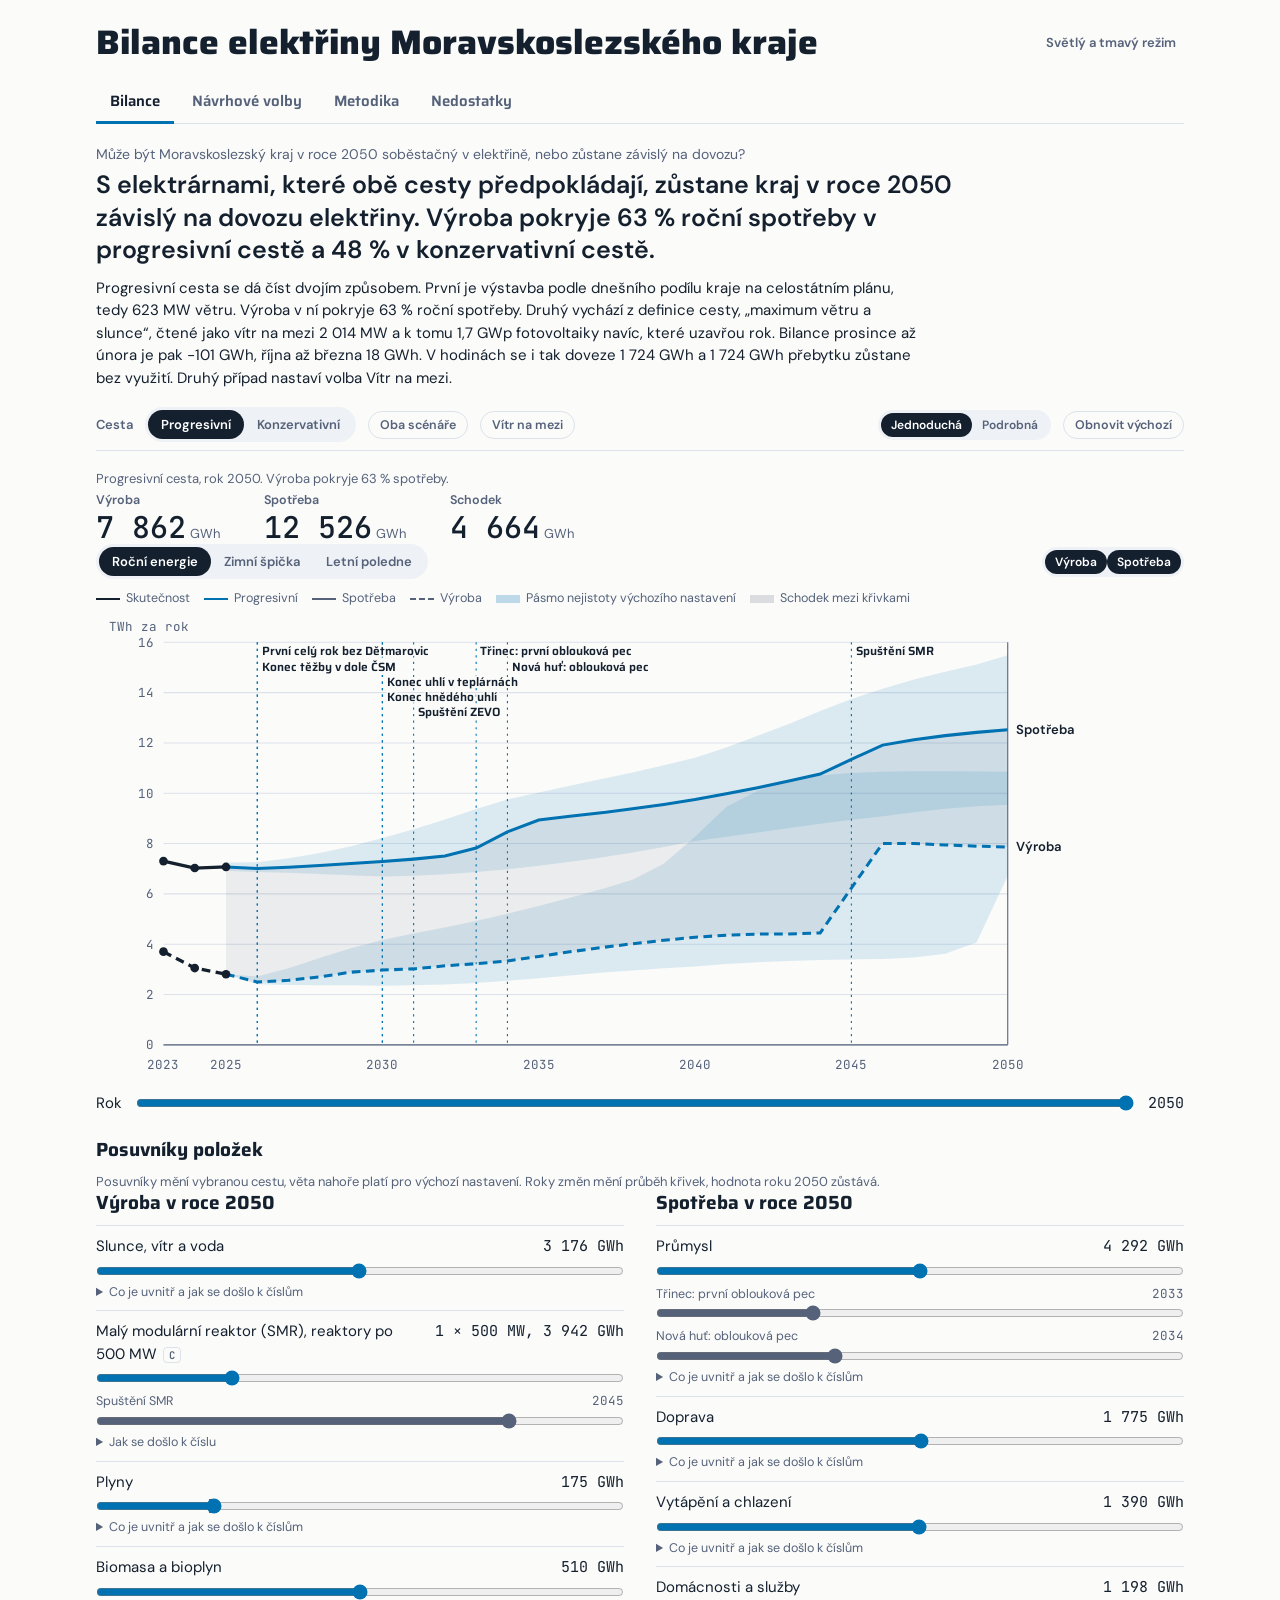
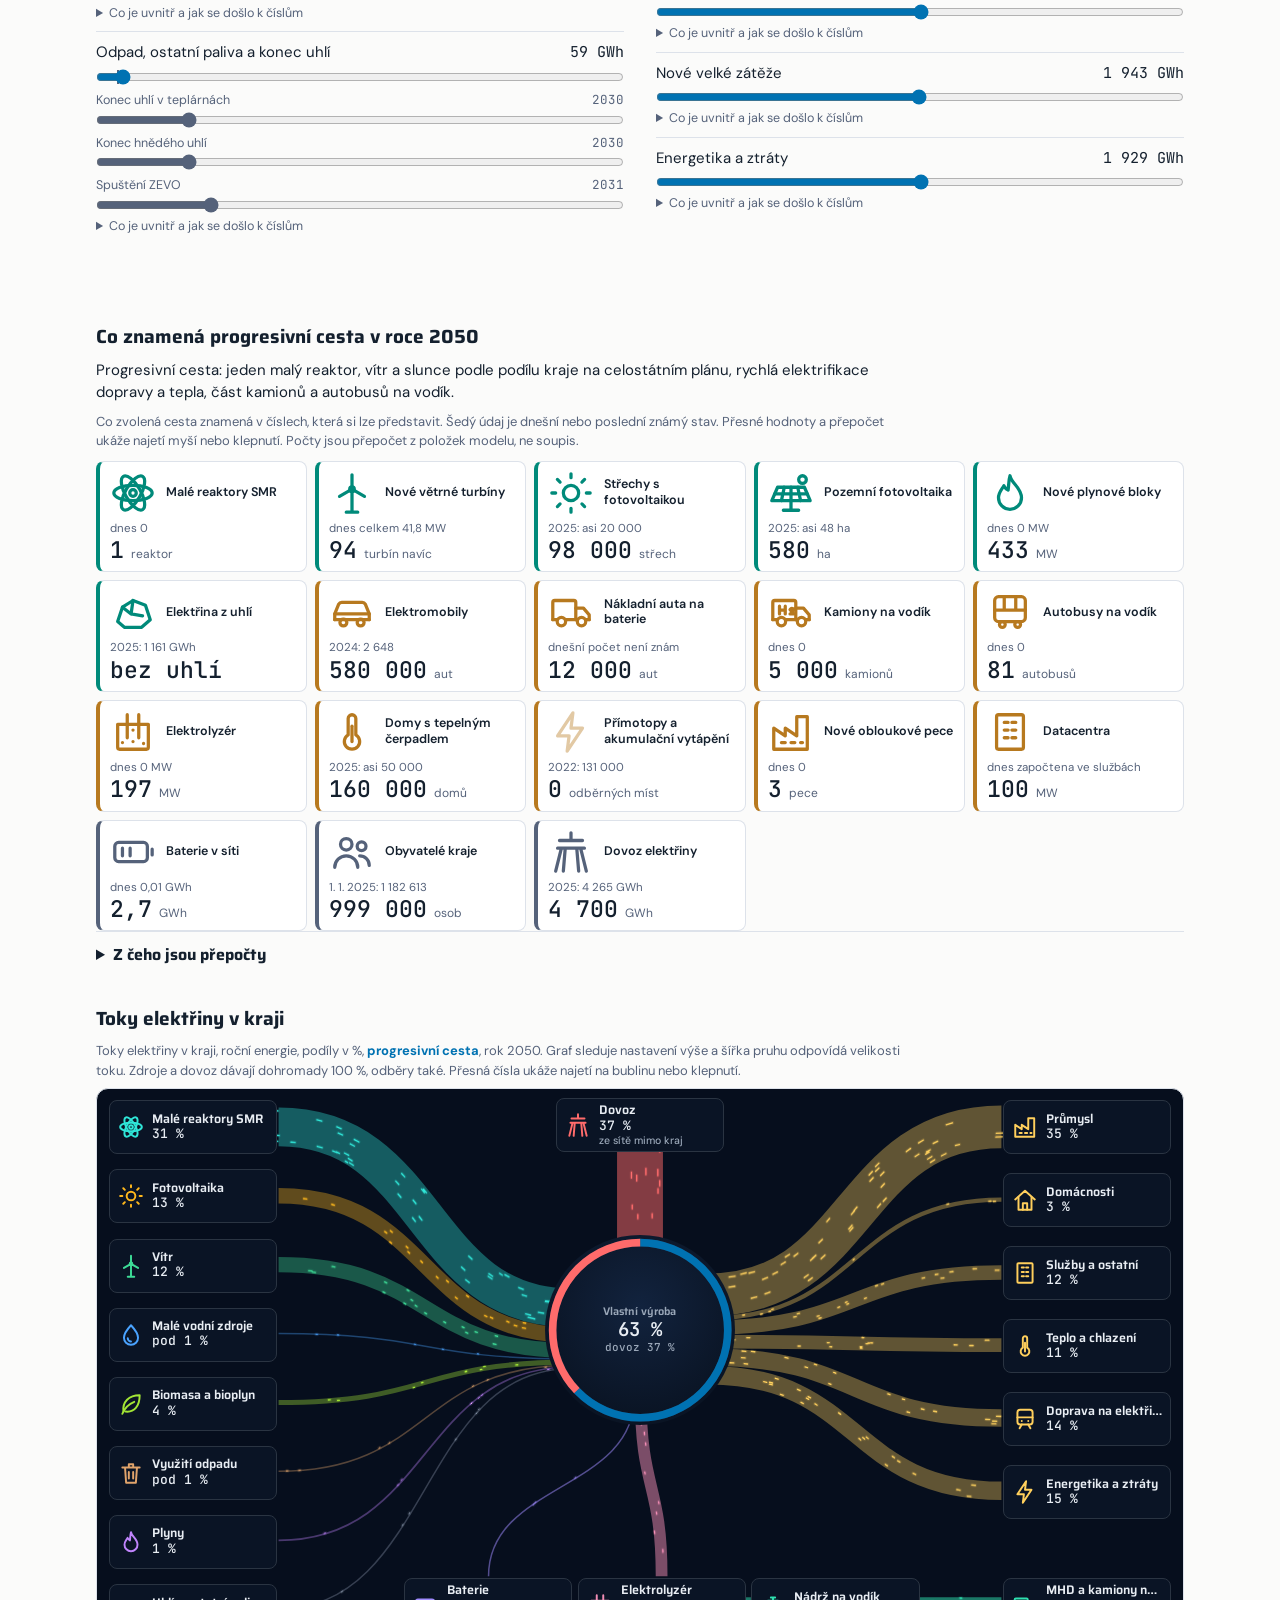
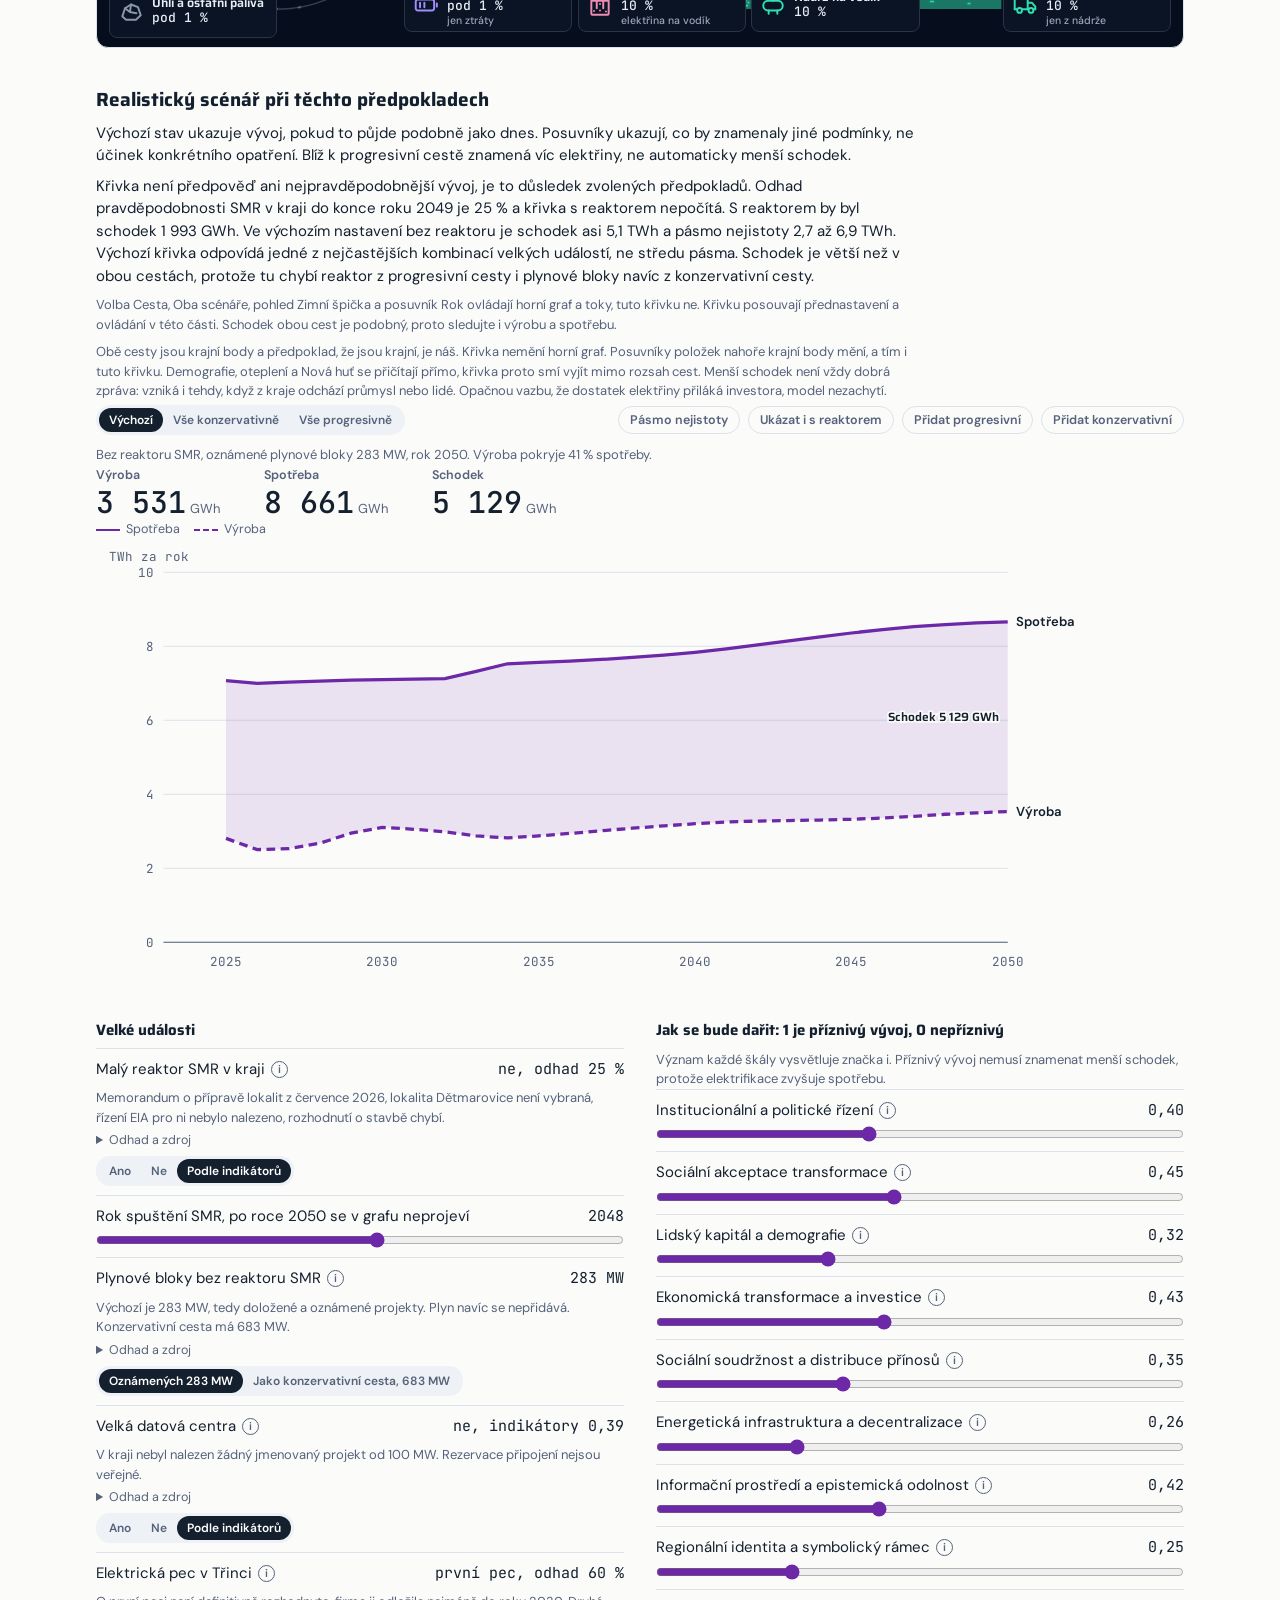
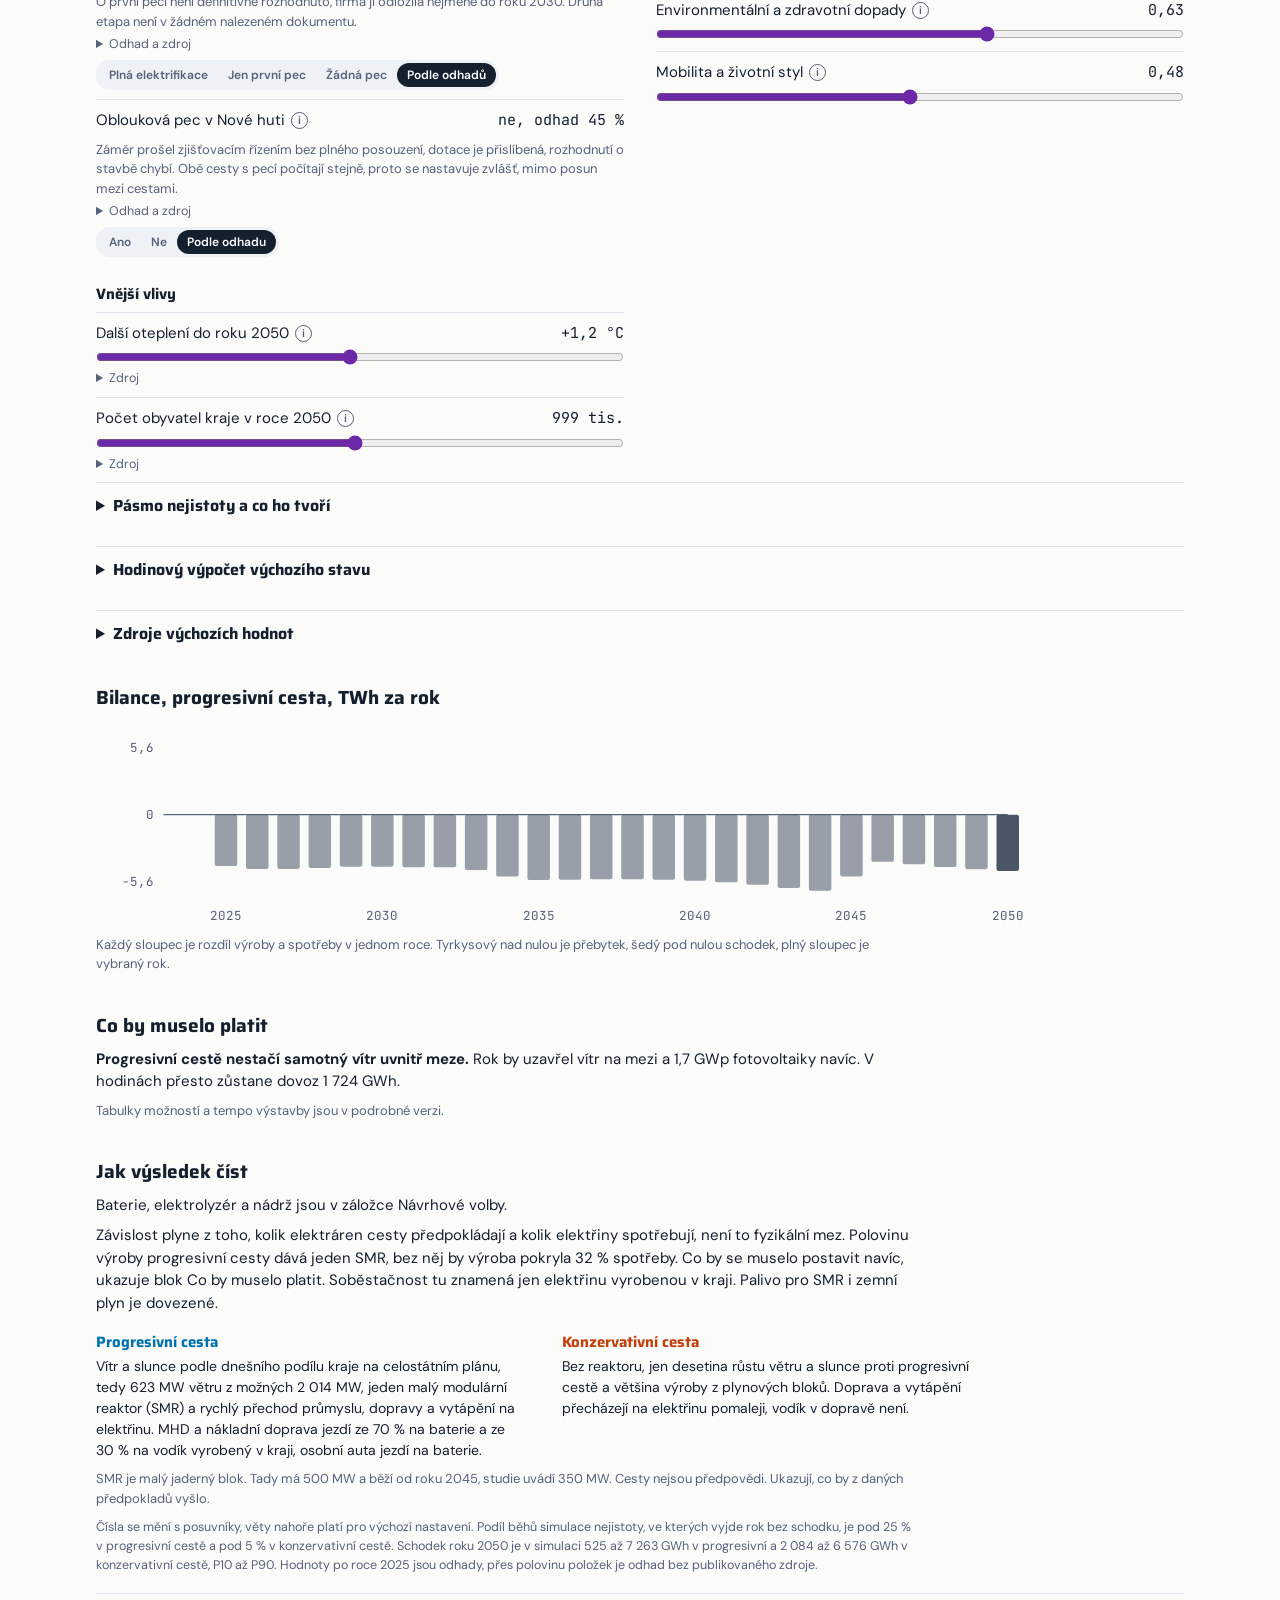
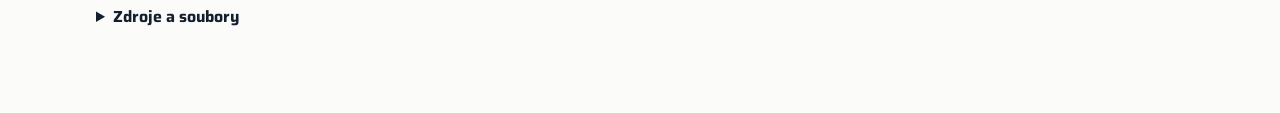
==== commit 1b7f4a6a: "Obnovit výchozí v horní liště, vidět i při posouvání Co-Authored-By: Claude Opus 5.5 <noreply@anthro" ====
--- a/index.html
+++ b/index.html
@@ -264,7 +264,6 @@
 <header>
   <h1>Bilance elektřiny Moravskoslezského kraje</h1>
   <div class="controls">
-    <span class="tipwrap"><button class="btn" id="reset">Obnovit výchozí</button><span class="bubble r" role="tooltip">Vrátí celou stránku do výchozího nastavení, včetně realistického scénáře.</span></span>
     <button class="btn" id="theme" aria-label="Přepnout světlý a tmavý režim">Světlý a tmavý režim</button>
   </div>
 </header>
@@ -292,6 +291,7 @@
     <span class="tipwrap"><button data-ui="simple" aria-pressed="true">Jednoduchá</button><span class="bubble r" role="tooltip">Platí pro celou stránku. Posuvníky po skupinách, u realistického scénáře 10 kategorií, a krátké texty.</span></span>
     <span class="tipwrap"><button data-ui="detail" aria-pressed="false">Podrobná</button><span class="bubble r" role="tooltip">Platí pro celou stránku. Posuvníky po položkách, u realistického scénáře 34 indikátorů, velké trendy a plné tabulky.</span></span>
   </div>
+  <span class="tipwrap"><button class="chip" id="reset">Obnovit výchozí</button><span class="bubble r" role="tooltip">Vrátí celou stránku do výchozího nastavení: cestu, rok, všechny posuvníky i realistický scénář.</span></span>
 </div>
 <div class="pinwrap">
 <section class="card pin" id="mainPin">
@@ -2436,7 +2436,6 @@
     document.documentElement.style.scrollPaddingTop = "";
   }
   for(const tab of TABS) $("tab-" + tab).hidden = name !== tab;
-  $("reset").style.visibility = name === "bilance" ? "visible" : "hidden";
   document.querySelectorAll("[data-tab]").forEach(b => {
     if(b.dataset.tab === name) b.setAttribute("aria-current", "page"); else b.removeAttribute("aria-current");
   });
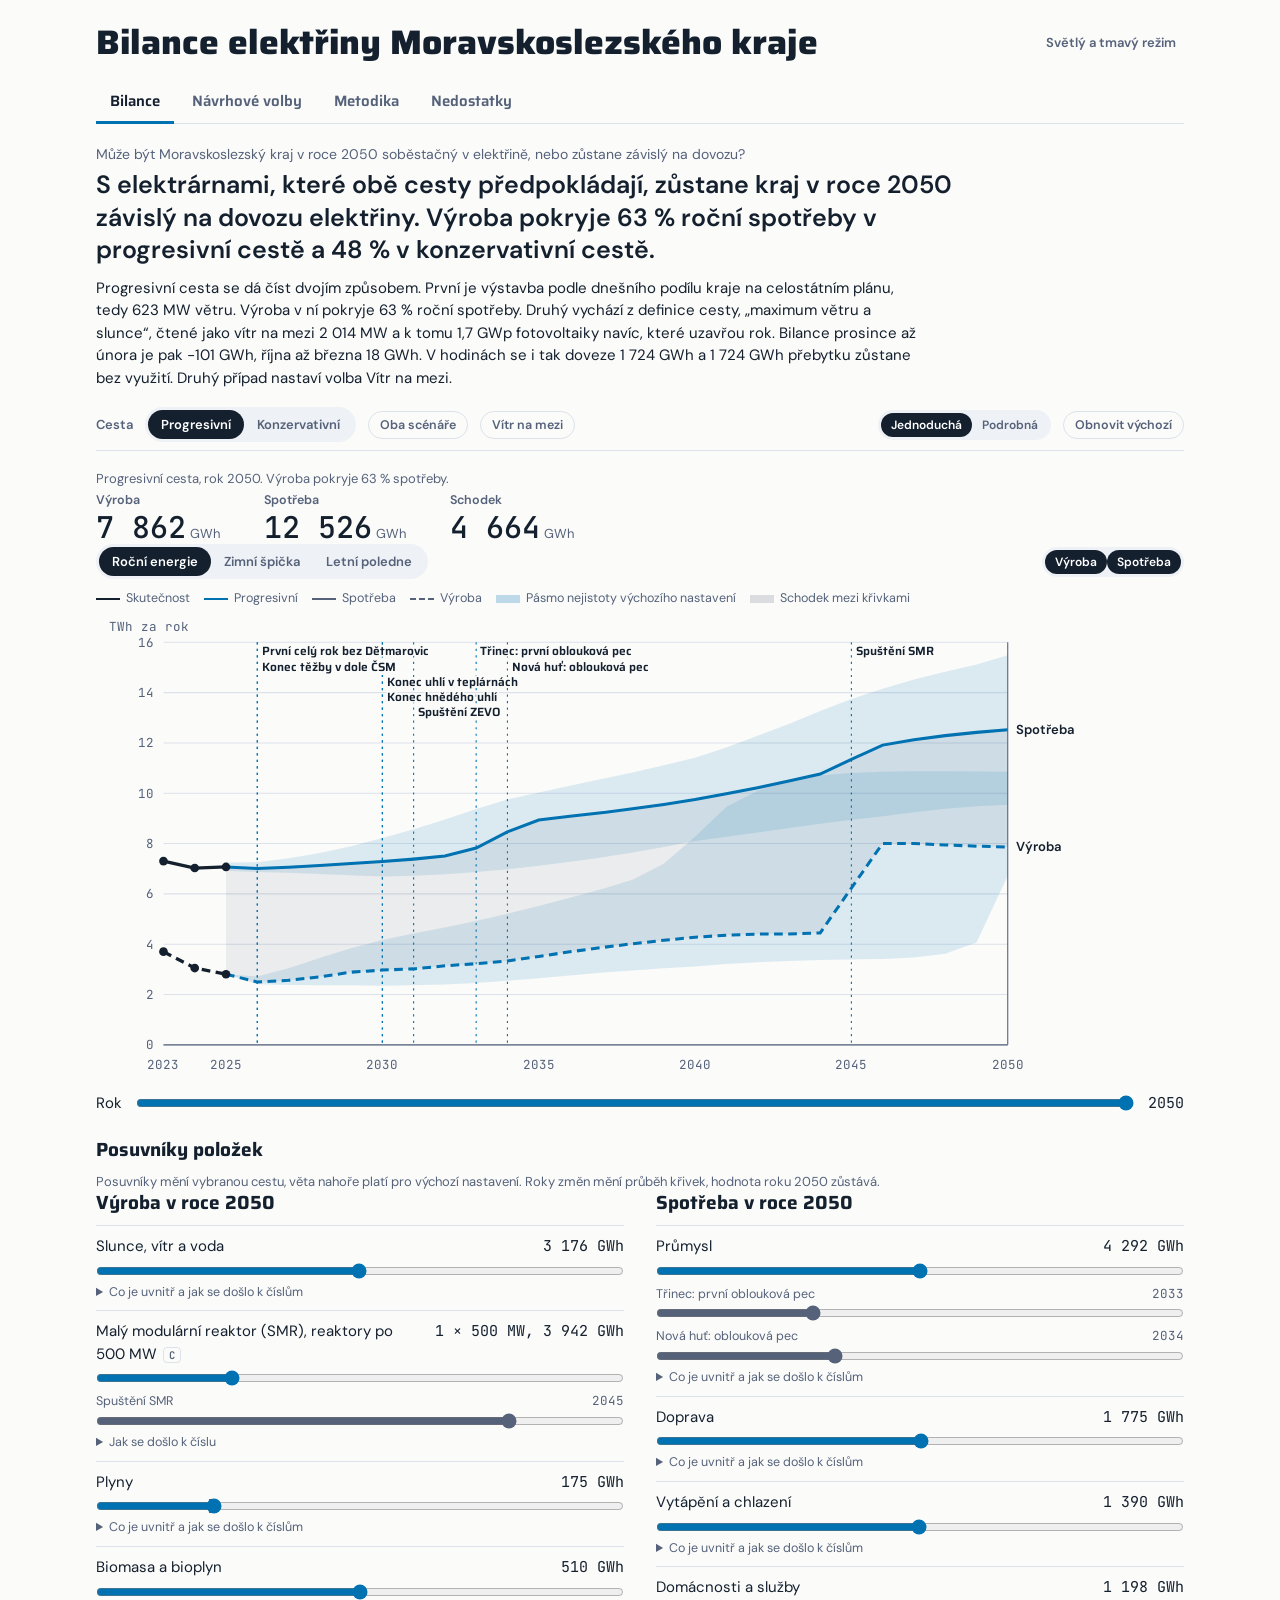
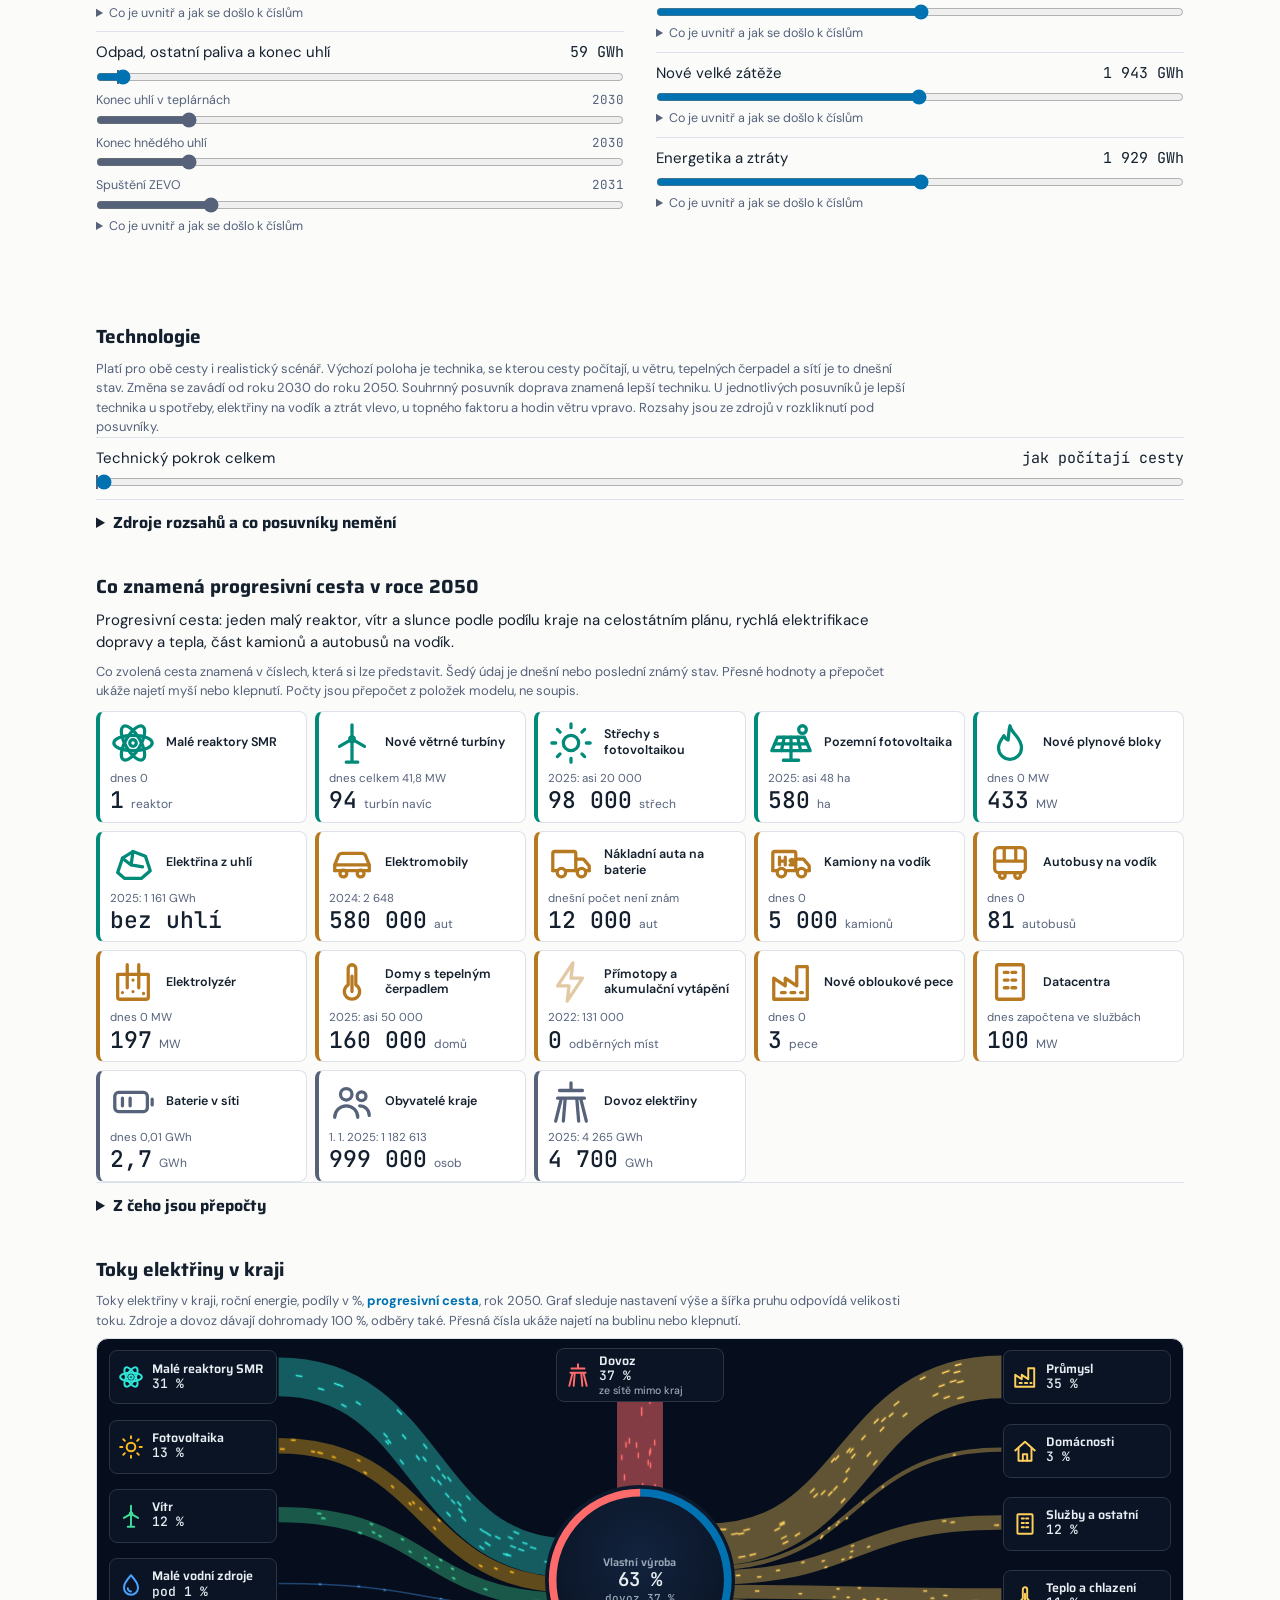
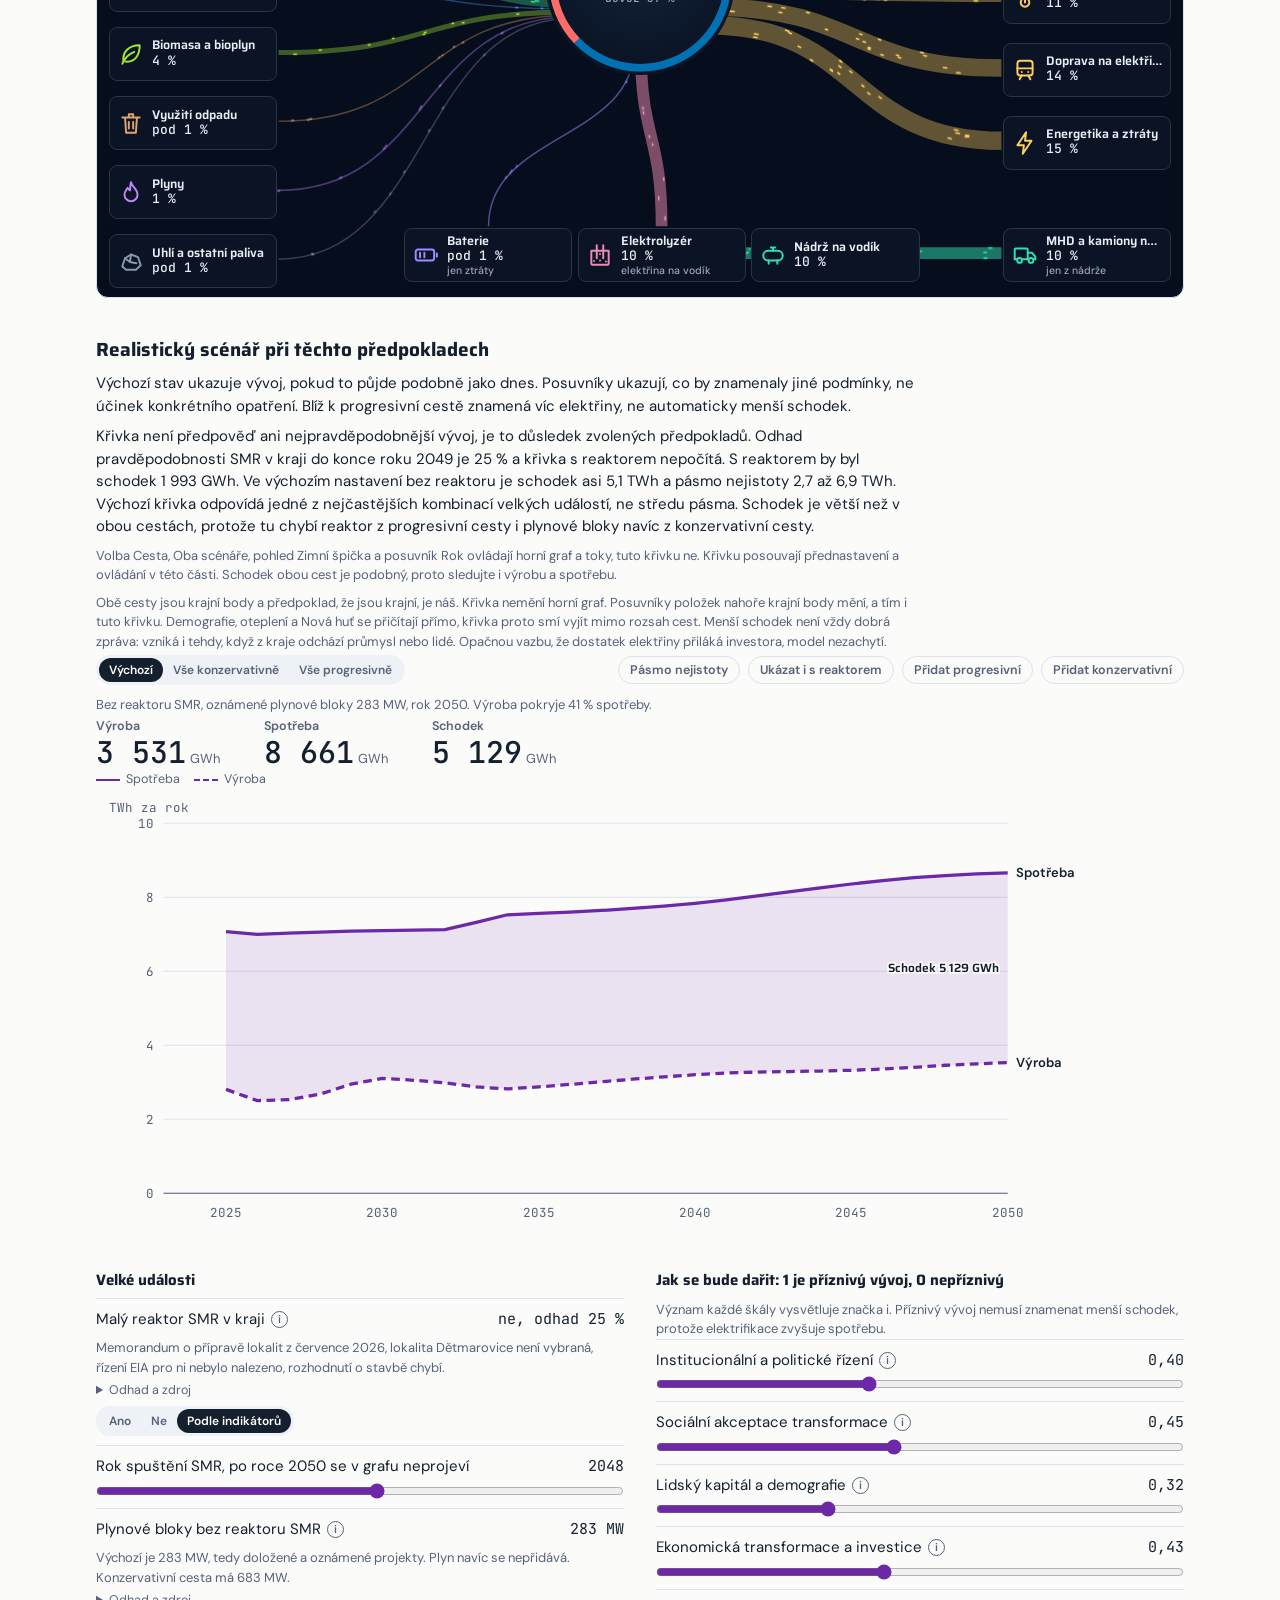
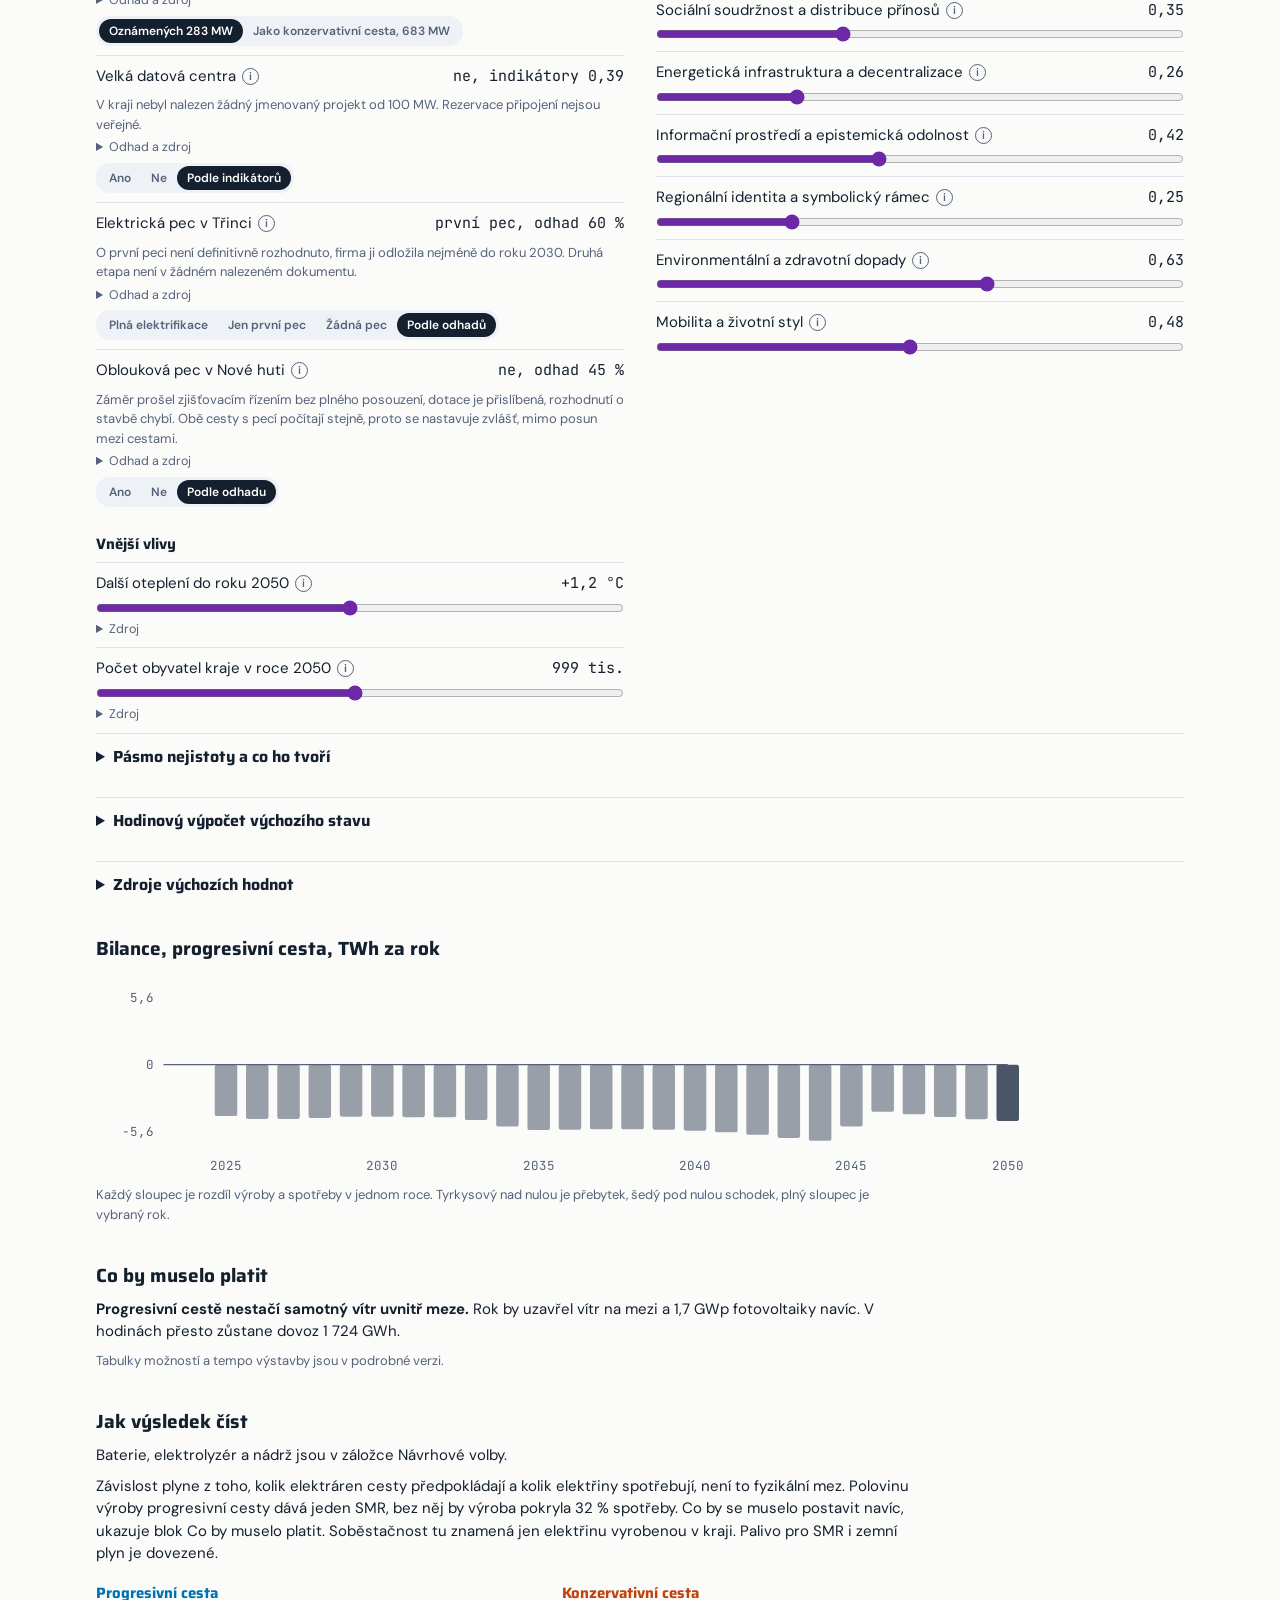
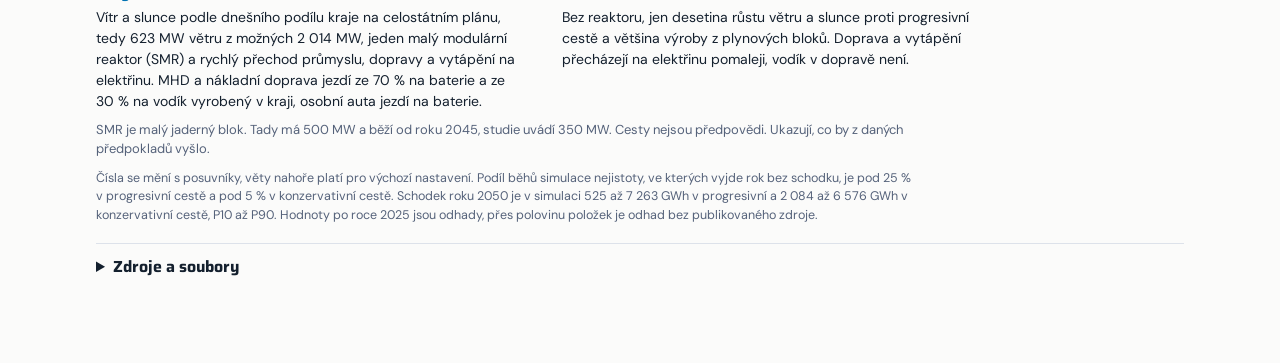
==== commit abe958c3: "Panel Technologie: souhrnný a podrobné posuvníky se zdroji rozsahů Co-Authored-By: Claude Opus 5.5 <" ====
--- a/index.html
+++ b/index.html
@@ -291,7 +291,7 @@
     <span class="tipwrap"><button data-ui="simple" aria-pressed="true">Jednoduchá</button><span class="bubble r" role="tooltip">Platí pro celou stránku. Posuvníky po skupinách, u realistického scénáře 10 kategorií, a krátké texty.</span></span>
     <span class="tipwrap"><button data-ui="detail" aria-pressed="false">Podrobná</button><span class="bubble r" role="tooltip">Platí pro celou stránku. Posuvníky po položkách, u realistického scénáře 34 indikátorů, velké trendy a plné tabulky.</span></span>
   </div>
-  <span class="tipwrap"><button class="chip" id="reset">Obnovit výchozí</button><span class="bubble r" role="tooltip">Vrátí celou stránku do výchozího nastavení: cestu, rok, všechny posuvníky i realistický scénář.</span></span>
+  <span class="tipwrap"><button class="chip" id="reset">Obnovit výchozí</button><span class="bubble r" role="tooltip">Vrátí celou stránku do výchozího nastavení: cestu, rok, všechny posuvníky, realistický scénář i technologie.</span></span>
 </div>
 <div class="pinwrap">
 <section class="card pin" id="mainPin">
@@ -326,6 +326,13 @@
   <p class="viewnote">Posuvníky mění vybranou cestu, věta nahoře platí pro výchozí nastavení. Posuvník skupiny v jednoduché verzi přepíše ruční nastavení jejích položek.</p>
   <div class="cols" id="detailLists"></div>
 </div>
+<section class="card" id="techCard">
+  <div class="sechead"><h2>Technologie</h2></div>
+  <p class="viewnote">Platí pro obě cesty i realistický scénář. Výchozí poloha je technika, se kterou cesty počítají, u větru, tepelných čerpadel a sítí je to dnešní stav. Změna se zavádí od roku 2030 do roku 2050. Souhrnný posuvník doprava znamená lepší techniku. U jednotlivých posuvníků je lepší technika u spotřeby, elektřiny na vodík a ztrát vlevo, u topného faktoru a hodin větru vpravo. Rozsahy jsou ze zdrojů v rozkliknutí pod posuvníky.</p>
+  <div id="techAgg"></div>
+  <div class="trendgrid only-detail" id="techList"></div>
+  <details class="box"><summary>Zdroje rozsahů a co posuvníky nemění</summary><div id="techSrc"></div></details>
+</section>
 </div>
 <details class="box only-detail" id="trendCard">
   <summary>Velké trendy do roku 2050</summary>
@@ -504,6 +511,11 @@
   </section>
 
   <section class="card">
+    <h2>Technologie</h2>
+    <p>Panel Technologie mění šest technických hodnot společně pro obě cesty i pro realistický scénář. Výchozí poloha je hodnota, se kterou počítají řádky tabulky, takže výchozí výsledky se nemění. Změna se zavádí plynule od roku 2030 do roku 2050. Spotřeba aut na km násobí řádek osobních a nákladních aut stejně jako velké trendy. Topný faktor mění jen topnou část odběru tepelného čerpadla, 6,4 z 8,9 MWh na odběrné místo, výchozí je dnešní měřený průměr 3,4. Elektřina na vodík násobí řádky výroby vodíku poměrem nové a výchozí spotřeby na kilogram včetně 3,1 kWh na stlačení. Plné hodiny větru násobí výrobu z větru, instalovaný výkon a počet turbín zůstávají. Ztráty v sítích mění podíl ve vzorci ztrát. Souhrnný posuvník posune všech šest hodnot od výchozí polohy k nejlepšímu doloženému odhadu pro rok 2050. Zdroje rozsahů jsou v panelu.</p>
+  </section>
+
+  <section class="card">
     <h2>Metoda scénářů</h2>
     <p>Metodu scénářů používáme v širokém smyslu a neúplně. Dvě cesty jsou dané předem a model je rozpracovává v číslech, což odpovídá rozpracování pevných scénářů (Bishop a kol. 2007). Z pěti obecných fází (Kosow a Gaßner 2008) máme vymezení oblasti, klíčové faktory a zjednodušený rozbor. Scénáře jsme negenerovali a přenos do strategie je jen částečný. Progresivní cesta je zadaná jako žádoucí obraz, výpočet je průzkumný. Není to předpověď ani úplný backcasting.</p>
     <details class="more"><summary>Podrobnosti</summary>
@@ -698,6 +710,7 @@
       <li><b>Syntetický plyn.</b> Elektřina na jeho výrobu není vyčíslená, řádek je nula a skutečnost je větší. Výroba na tunu je převzatá ze spalování a řádek bere všech 240 000 t odpadu, studie s. 137 počítá s 1/3 až 1/2.</li>
       <li><b>Náklady.</b> Stránka řeší energetickou bilanci. Ceny údržby a provozu neobsahuje. Řádovou cenu výstavby ukazují jen dlaždice, kde na ni je zdroj, a odhad u nádrže v závorce.</li>
       <li><b>Posuvníky.</b> Hodinový výpočet ani pásmo se při změně posuvníků nepřepočítávají.</li>
+      <li><b>Technologie.</b> Panel mění roční řádky poměrem, hodinový výpočet, pásmo a zimní špičku nepřepočítá. Lepší vítr se počítá pro celý instalovaný výkon, i když starší turbíny se do roku 2050 nemusí všechny vyměnit. Topný faktor 3,4 je naměřený v Německu, z kraje údaj není. Účinnost baterií 88 % je vyšší než 82,6 % včetně měniče podle PNNL 2022, ztráty baterií jsou tedy spíš podhodnocené o desítky GWh.</li>
     </ul>
   </section>
   <section class="card">
@@ -784,6 +797,7 @@
   state.tms = {...DEFAULTS.tms};
   state.trends = {...DEFAULTS.trends};
   state.trendOn = true;
+  state.tech = techDefaults();
 }
 function currentEvents(){
   const seen = new Map();
@@ -867,7 +881,7 @@
   const scaleStep = it.jump !== null && !it.nodes && Math.abs(ampAll) > 1e-9;
   const ratio = scaleStep ? 1 + delta / ((it.driver ? it.driver[it.driver.length - 1] : 1) * ampAll) : 1;
   if(!it.nodes) for(const part of it.parts) level += ratio * part.amp * partS(t, part, partTm(it, part));
-  const value = D * level + (scaleStep ? 0 : delta * sigma(t));
+  const value = D * level * techFactor(it.name, t) + (scaleStep ? 0 : delta * sigma(t));
   return it.p10 < 0 ? value : Math.max(0, value);
 }
 /* Hodnota položky v GWh. Vlastní spotřeba zdrojů a ztráty v sítích jsou vzorce z ostatních řádků, stejně jako ve web/model.py. Změna řádku posuvníkem se přičte. */
@@ -883,7 +897,7 @@
   const own = out.find(x => x.it.name === OWN_ITEM).gwh;
   const others = out.reduce((sum, x) => sum + x.gwh, 0);
   const lossIt = items.find(it => it.name === LOSS_ITEM);
-  out.push({it:lossIt, gwh:Math.max(0, f.lossK * Math.max(others - own - f.localOther, 0) + shift(lossIt))});
+  out.push({it:lossIt, gwh:Math.max(0, techLossK(t, f.lossK) * Math.max(others - own - f.localOther, 0) + shift(lossIt))});
   return out;
 }
 function totals(path, side){
@@ -1327,8 +1341,6 @@
 const TREND_UI = [
   {name:"pop_msk", label:"Počet obyvatel kraje", min:0.7, max:1.05, show:v => NF.format(Math.round(v * 1182589.793 / 1000) * 1000)},
   {name:"auta_na_os", label:"Auta na obyvatele, proti dnešku", min:0.8, max:1.45, show:v => NF.format(v * 100) + " %"},
-  {name:"eff_auta", label:"Spotřeba elektroauta na km, proti dnešku", min:0.45, max:1.05, show:v => NF.format(v * 100) + " %"},
-  {name:"eff_nakladni", label:"Spotřeba nákladního auta na km, proti dnešku", min:0.65, max:1.1, show:v => NF.format(v * 100) + " %"},
   {name:"teplo_budovy", label:"Potřeba tepla budov, proti dnešku", min:0.5, max:1.05, show:v => NF.format(v * 100) + " %"},
   {name:"velikost_dom", label:"Počet domácností na obyvatele, proti dnešku", min:0.95, max:1.35, show:v => NF.format(v * 100) + " %"},
 ];
@@ -1361,6 +1373,92 @@
     host.appendChild(row);
   }
 }
+/* Technologie: společné pro obě cesty i realistický scénář. Výchozí hodnota je ta, se kterou počítají řádky, takže výchozí výsledky se nemění.
+   Změna se zavádí podle sigma(t), od roku 2030 do roku 2050. Spotřebu aut na km drží velké trendy, panel s nimi sdílí stav.
+   Tepelná čerpadla: 8,9 MWh na odběrné místo obsahuje 2,5 MWh běžné spotřeby domu, topení je zbylých 6,4 MWh. Vodík: k elektrolýze se přičítá 3,1 kWh/kg na stlačení. */
+const TC_HEAT = 6.4 / 8.9, H2_COMPRESS = 3.1;
+const TECH_UI = [
+  {name:"auta", trend:"eff_auta", label:"Spotřeba elektroauta na km v roce 2050, proti dnešku", min:0.45, max:1.05, step:0.005, today:1, best:DATA.trends.eff_auta.p10, show:v => NF.format(v * 100) + " %",
+    src:"Dnes 17 kWh na 100 km. Nejlepší odhad je spodní mez z velkých trendů: " + DATA.trends.eff_auta.src + "."},
+  {name:"nakl", trend:"eff_nakladni", label:"Spotřeba nákladního elektroauta na km v roce 2050, proti dnešku", min:0.65, max:1.1, step:0.005, today:1, best:DATA.trends.eff_nakladni.p10, show:v => NF.format(v * 100) + " %",
+    src:"Dnes 0,96 kWh/km u 19 nákladních aut v Německu. Nejlepší odhad je spodní mez z velkých trendů: " + DATA.trends.eff_nakladni.src + "."},
+  {name:"scop", def:3.4, label:"Topný faktor tepelného čerpadla v roce 2050, průměr všech v provozu", min:2.6, max:4.9, step:0.05, today:3.4, best:3.8, show:v => NF1.format(v),
+    src:"Dnes 3,4, rozpětí 2,6 až 4,9, měřeno ve stávajících domech: Fraunhofer ISE, tisková zpráva 2025, https://www.ise.fraunhofer.de/content/dam/ise/de/documents/presseinformationen/2025/3025_ISE_PI_Waermepumpen-heizen-auch-im-Altbau-klimafreundlich.pdf . Rok 2050 s radiátory 3,8, s podlahovým topením 4,5: dánský Energistyrelsen, katalog technologií 2016/17, https://ens.dk/media/3342/download . Řádek tabulky topný faktor neuvádí, výchozí bere dnešní měřený průměr."},
+  {name:"h2", def:48.26, label:"Elektřina na 1 kg vodíku v roce 2050, bez stlačení", min:43, max:56, step:0.1, today:53, best:43.8, show:v => NF1.format(v) + " kWh",
+    src:"Dnes účinnost 63 %, asi 53 kWh/kg: IEA, Global Hydrogen Review 2025, příloha s předpoklady, https://iea.blob.core.windows.net/assets/15673ab3-a86a-4434-bff4-490bb42d3563/GlobalHydrogenReview2025AssumptionsAnnex.pdf . Rok 2050 43,8 kWh/kg: IRENA, Green hydrogen cost reduction 2020, tabulka 6, https://www.irena.org/-/media/Files/IRENA/Agency/Publication/2020/Dec/IRENA_Green_hydrogen_cost_2020.pdf . Progresivní cesta počítá s 48,26 kWh/kg v roce 2050."},
+  {name:"vitr", def:2471, label:"Plné hodiny větrných elektráren v roce 2050", min:2471, max:2900, step:10, today:2471, best:2800, show:v => NF.format(v) + " h",
+    src:"Dnes 2 471 hodin, měřeno v kraji. Rok 2050: růst o 0,5 % ročně, který předpokládá Fraunhofer ISE 2024 pro nové turbíny, dá asi 2 800 hodin, https://www.ise.fraunhofer.de/content/dam/ise/de/documents/publications/studies/DE2024_ISE_Studie_Stromgestehungskosten_Erneuerbare_Energien.pdf . Stejný instalovaný výkon pak vyrobí víc, počet turbín se nemění."},
+  {name:"ztraty", def:3.547, label:"Ztráty v sítích v roce 2050, podíl z dodávky", min:2.5, max:4, step:0.01, today:3.547, best:2.61, show:v => NF1.format(v) + " %",
+    src:"Dnes 3,547 % podle Dopadové studie. Česko 3,94 % a nejnižší v Evropě Lucembursko 2,61 %, vše v roce 2022: CEER, 3. zpráva o ztrátách, tabulka 20, https://www.ceer.eu/wp-content/uploads/2025/02/3rd-CEER-Report-on-Power-Losses.pdf . CEER počítá podíl z energie dodané do sítě, ne ze stejného základu. Ztráty závisí i na provozovateli sítě, nejen na technice."},
+];
+function techDefaults(){
+  const v = {};
+  for(const ui of TECH_UI) if(!ui.trend) v[ui.name] = ui.def;
+  return {agg:0, custom:false, v};
+}
+const techDef = ui => ui.trend ? DEFAULTS.trends[ui.trend] : ui.def;
+const techGet = ui => ui.trend ? state.trends[ui.trend] : state.tech.v[ui.name];
+function techSet(ui, x){ if(ui.trend) state.trends[ui.trend] = x; else state.tech.v[ui.name] = x; }
+/* Násobek řádku. Ve výchozím nastavení je přesně 1. */
+function techFactor(name, t){
+  const v = state.tech && state.tech.v;
+  if(!v) return 1;
+  const s = sigma(t);
+  if(name === "vytápění tepelnými čerpadly") return 1 - TC_HEAT * (1 - 3.4 / v.scop) * s;
+  if(name.startsWith("výroba vodíku")) return 1 + ((v.h2 + H2_COMPRESS) / (48.26 + H2_COMPRESS) - 1) * s;
+  if(name === "vítr") return 1 + (v.vitr / 2471 - 1) * s;
+  return 1;
+}
+function techLossK(t, k0){
+  const v = state.tech && state.tech.v;
+  if(!v || v.ztraty === 3.547) return k0;
+  const r = (3.547 + (v.ztraty - 3.547) * sigma(t)) / 100;
+  return r / (1 - r);
+}
+/* Konstanty dlaždic se mění se stejným násobkem, počet turbín, domů a vozidel tedy zůstane. */
+function techK(year){
+  const K = {...TILE.K}, fT = techFactor("vytápění tepelnými čerpadly", year), fH = techFactor("výroba vodíku", year);
+  K.H_VITR = {...K.H_VITR, v:K.H_VITR.v * techFactor("vítr", year)};
+  K.MWH_TC = {...K.MWH_TC, v:K.MWH_TC.v * fT};
+  const pod = K.TC_PODNIK.v;
+  K.TC_PODNIK = {...K.TC_PODNIK, v:{...pod, progresivni:pod.progresivni.map(x => x * fT), konzervativni:pod.konzervativni.map(x => x * fT)}};
+  K.H2_TAB = {...K.H2_TAB, v:{...K.H2_TAB.v, kwh:K.H2_TAB.v.kwh.map(x => x * fH)}};
+  return K;
+}
+function techSlider(label, min, max, step, value, def, show, onInput, disabled){
+  const span = max - min, pct = v => ((v - min) / span * 100).toFixed(2) + "%";
+  const row = document.createElement("div");
+  row.className = "item";
+  row.innerHTML = `<div class="top"><span>${esc(label)}</span><span class="val mono"></span></div>` +
+    `<div class="track"><span class="def" style="left:${pct(def)}"></span><input type="range" min="${min}" max="${max}" step="${step}" aria-label="${esc(label)}"></div>`;
+  const input = row.querySelector("input"), val = row.querySelector(".val");
+  input.value = value; input.disabled = !!disabled; val.textContent = show(value);
+  input.addEventListener("input", () => { val.textContent = show(Number(input.value)); onInput(Number(input.value)); });
+  return row;
+}
+function drawTech(){
+  const agg = $("techAgg"), list = $("techList");
+  agg.innerHTML = ""; list.innerHTML = "";
+  agg.appendChild(techSlider("Technický pokrok celkem", 0, 1, 0.01, state.tech.agg, 0,
+    v => state.tech.custom ? "vlastní nastavení" : v === 0 ? "jak počítají cesty" : v === 1 ? "nejlepší odhad 2050" : NF.format(v * 100) + " % cesty k nejlepšímu odhadu",
+    a => {
+      state.tech.agg = a; state.tech.custom = false;
+      for(const ui of TECH_UI){ const d = techDef(ui); techSet(ui, a === 0 ? d : Math.round((d + a * (ui.best - d)) / ui.step) * ui.step); }
+      drawTech(); drawTrends(); refresh();
+    }));
+  for(const ui of TECH_UI){
+    const off = ui.trend && !state.trendOn;
+    list.appendChild(techSlider(ui.label + (off ? ", velké trendy jsou vypnuté" : ""), ui.min, ui.max, ui.step, techGet(ui), techDef(ui), ui.show, x => {
+      techSet(ui, x); state.tech.custom = true;
+      const aggVal = agg.querySelector(".val"); if(aggVal) aggVal.textContent = "vlastní nastavení";
+      if(ui.trend) drawTrends();
+      refresh();
+    }, off));
+  }
+  $("techSrc").innerHTML = `<ul class="flaws">` + TECH_UI.map(ui => `<li><b>${esc(ui.label)}.</b> ${link(ui.src)}</li>`).join("") + `</ul>` +
+    `<p class="plain">Souhrnný posuvník posune všech šest hodnot od výchozí polohy k nejlepšímu doloženému odhadu pro rok 2050. Jednotlivé posuvníky jsou v podrobné verzi. Spotřebu aut na km sdílí panel s velkými trendy.</p>` +
+    `<p class="viewnote">Posuvníky nemění pásmo nejistoty, hodinový výpočet, události a dovoz ve špičce, ty platí pro výchozí techniku. Účinnost baterií panel nemá: řádek počítá s 88 %, PNNL 2022 uvádí 82,6 % včetně měniče a do roku 2030 84,5 %, rozdíl dělá desítky GWh ztrát.</p>`;
+}
 /* Dlaždice: stejná čísla jako horní graf a toky, tedy zvolená cesta, posuvníky a rok. Vzorce a texty jsou v datech stránky. */
 const TILE_PATH = {progresivni:"Progresivní cesta: jeden malý reaktor, vítr a slunce podle podílu kraje na celostátním plánu, rychlá elektrifikace dopravy a tepla, část kamionů a autobusů na vodík.", konzervativni:"Konzervativní cesta: bez reaktoru, hlavně plynové bloky, málo větru a slunce, pomalejší elektrifikace, doprava bez vodíku."};
 const TILE = DATA.real.dlazdice, TILE_NAMES = ["path", "i", "year", "g", "D", "t", "m", "gen", "use", "bat", "interp", "jump", "SMR_UNIT", "SMR_MW", "K", "tab", "N", "N1", "P", "ELECTROLYSER_HOURS"];
@@ -1385,7 +1483,7 @@
 
   const m = moment(path, i);
   return [path, i, year, n => row(n).gwh, n => driverAt(row(n).it, i), state.trendOn ? trendValues(i, true) : base, m,
-    vy.reduce((s, x) => s + x.gwh, 0), sp.reduce((s, x) => s + x.gwh, 0), DATA.battery[path], interp, n => state.jumps[jumpKey(row(n).it)], SMR_UNIT, SMR_MW, TILE.K,
+    vy.reduce((s, x) => s + x.gwh, 0), sp.reduce((s, x) => s + x.gwh, 0), DATA.battery[path], interp, n => state.jumps[jumpKey(row(n).it)], SMR_UNIT, SMR_MW, techK(year),
     (r, v, y) => { if(y <= r[0]) return v[0]; for(let j = 1; j < r.length; j++) if(y <= r[j]) return v[j - 1] + (v[j] - v[j - 1]) * (y - r[j - 1]) / (r[j] - r[j - 1]); return v[v.length - 1]; },
     x => NF.format(x), x => NF1.format(x), x => x > 0 && x < .01 ? "pod 1 %" : NF.format(x * 100) + " %", ELECTROLYSER_HOURS];
 }
@@ -1530,7 +1628,7 @@
     };
     own = Math.max(0, f.ownCal * own + shift(OWN_ITEM));
     others += own;
-    const loss = Math.max(0, f.lossK * Math.max(others - own - f.localOther, 0) + shift(LOSS_ITEM));
+    const loss = Math.max(0, techLossK(t, f.lossK) * Math.max(others - own - f.localOther, 0) + shift(LOSS_ITEM));
     gen.push(g); use.push(others + loss);
   }
   return {rows, gen, use, dec, prob, smrOn, levels};
@@ -1881,7 +1979,7 @@
   state.show.vyroba = true; state.show.spotreba = true;
   $("year").value = 2050;
   document.querySelectorAll("[data-show]").forEach(x => x.setAttribute("aria-pressed", true));
-  applyPath(); applyView(); drawTrends(); drawLists(); drawLegend(); refresh(); pinResync();
+  applyPath(); applyView(); drawTrends(); drawTech(); drawLists(); drawLegend(); refresh(); pinResync();
 }
 $("reset").addEventListener("click", resetAll);
 /* Volba Vítr na mezi: „maximum větru a slunce“. Přidané GWh jsou z hodinového výpočtu s malou nádrží. */
@@ -1910,8 +2008,8 @@
     $("presetVitr").setAttribute("aria-pressed", false);
   }
 }
-$("trendOn").addEventListener("click", () => { state.trendOn = true; drawTrends(); refresh(); });
-$("trendOff").addEventListener("click", () => { state.trendOn = false; drawTrends(); refresh(); });
+$("trendOn").addEventListener("click", () => { state.trendOn = true; drawTrends(); drawTech(); refresh(); });
+$("trendOff").addEventListener("click", () => { state.trendOn = false; drawTrends(); drawTech(); refresh(); });
 $("theme").addEventListener("click", () => {
   const root = document.documentElement;
   const dark = root.dataset.theme ? root.dataset.theme === "dark" : matchMedia("(prefers-color-scheme:dark)").matches;
@@ -2662,7 +2760,7 @@
 }
 $("foot").innerHTML = "Výroba je brutto. Spotřeba je součet sektorů plus ztráty v sítích. Zdroje skutečnosti: Dopadová studie energetické bezpečnosti a soběstačnosti MSK (2024), Tab. 1 a Tab. 6; zprávy ERÚ o provozu elektrizační soustavy, tabulky 6.1 a 6.3, předběžné údaje. Stupně důkazu: A měření, B publikovaná studie, C technický výpočet, D odhad bez publikovaného zdroje. Meze P10 a P90 jsou téměř všude odhad. <a href=\"polozky.csv\">Tabulka položek</a>, <a href=\"polozky_poznamky.md\">poznámky ke zdrojům</a>, <a href=\"grafy_polozek.pdf\">grafy položek</a>, <a href=\"hodinovy/PREPOCET.md\">přepočet s hodinami</a>, <a href=\"EXPORT_BILANCE_MSK.md\">souhrnný export všech čísel</a>. Část zdrojů je neveřejná. Zdroj je neveřejná studie, uvedena jsou jen čísla potřebná k výpočtu.";
 resetValues();
-applyPath(); drawLegend(); drawTrends(); drawLists(); refresh();
+applyPath(); drawLegend(); drawTrends(); drawTech(); drawLists(); refresh();
 if(tabFromHash() !== "bilance") showTab(tabFromHash());
 </script>
 </body>
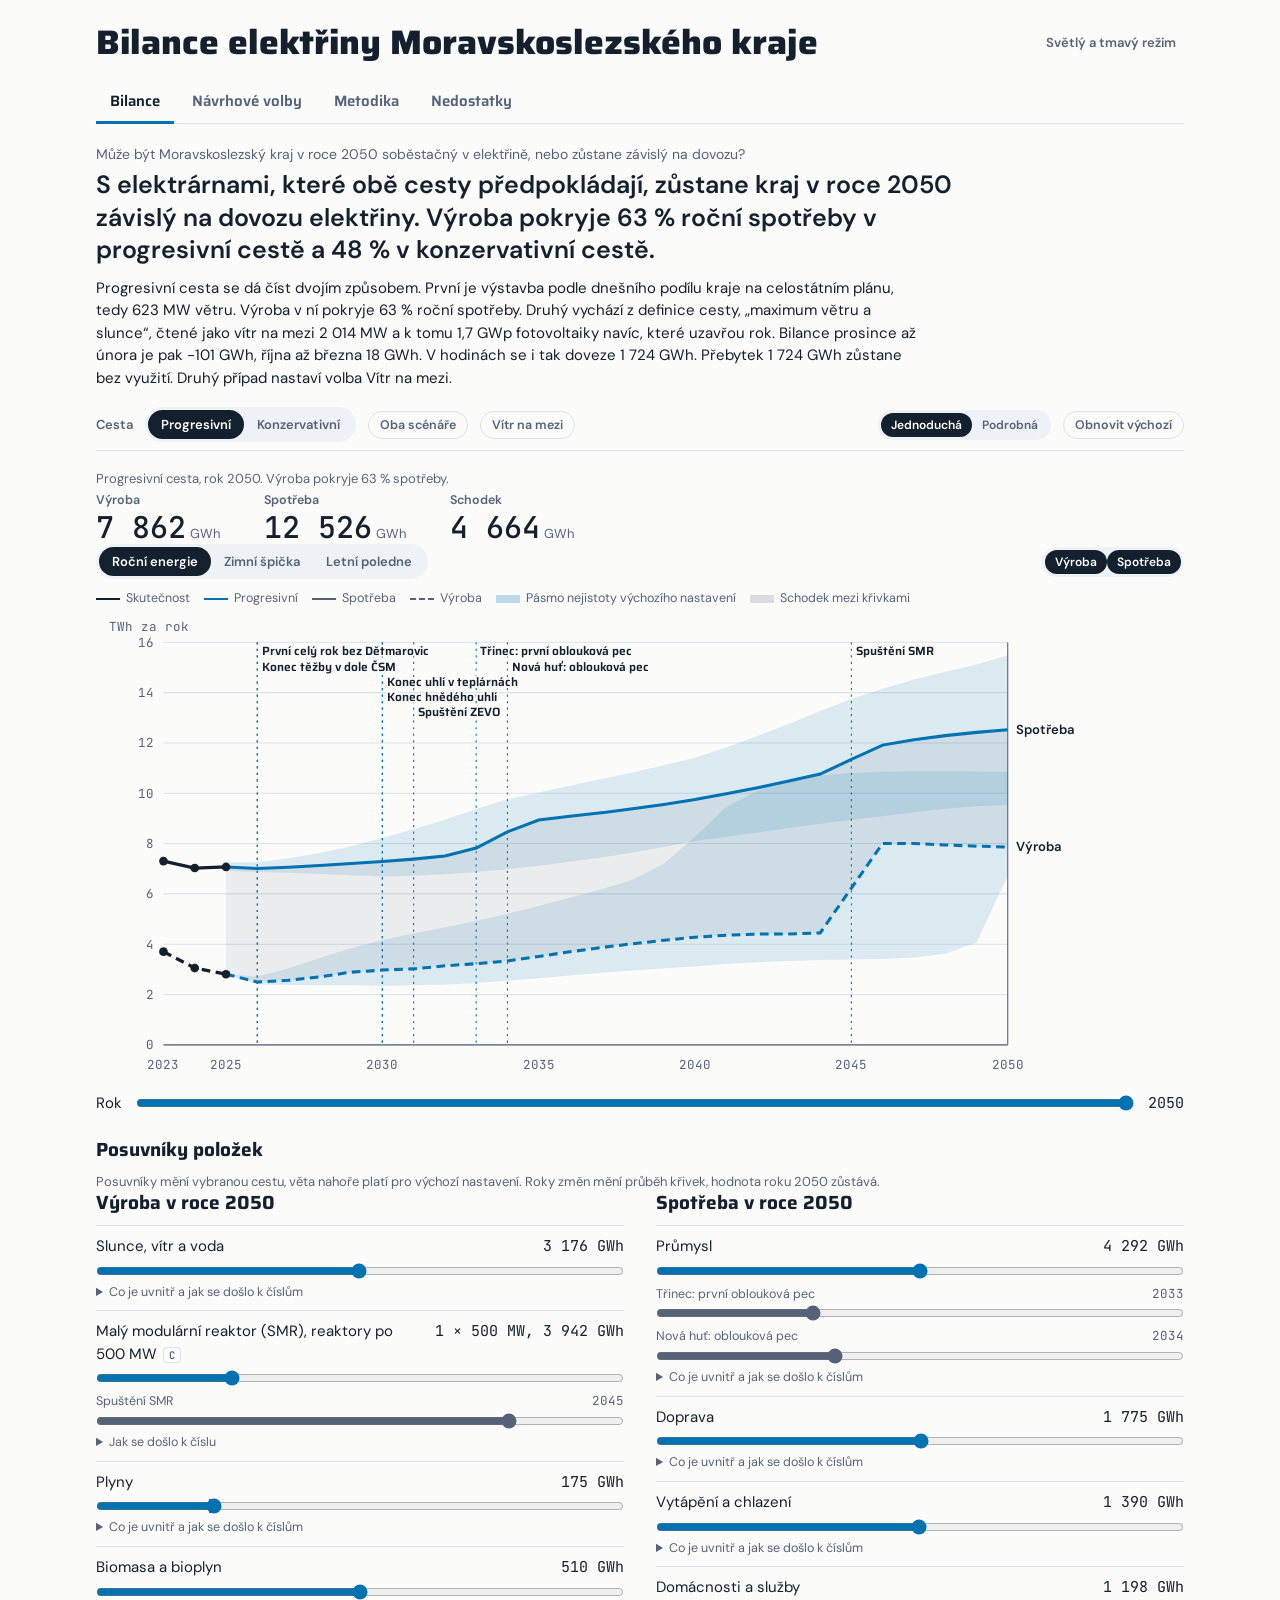
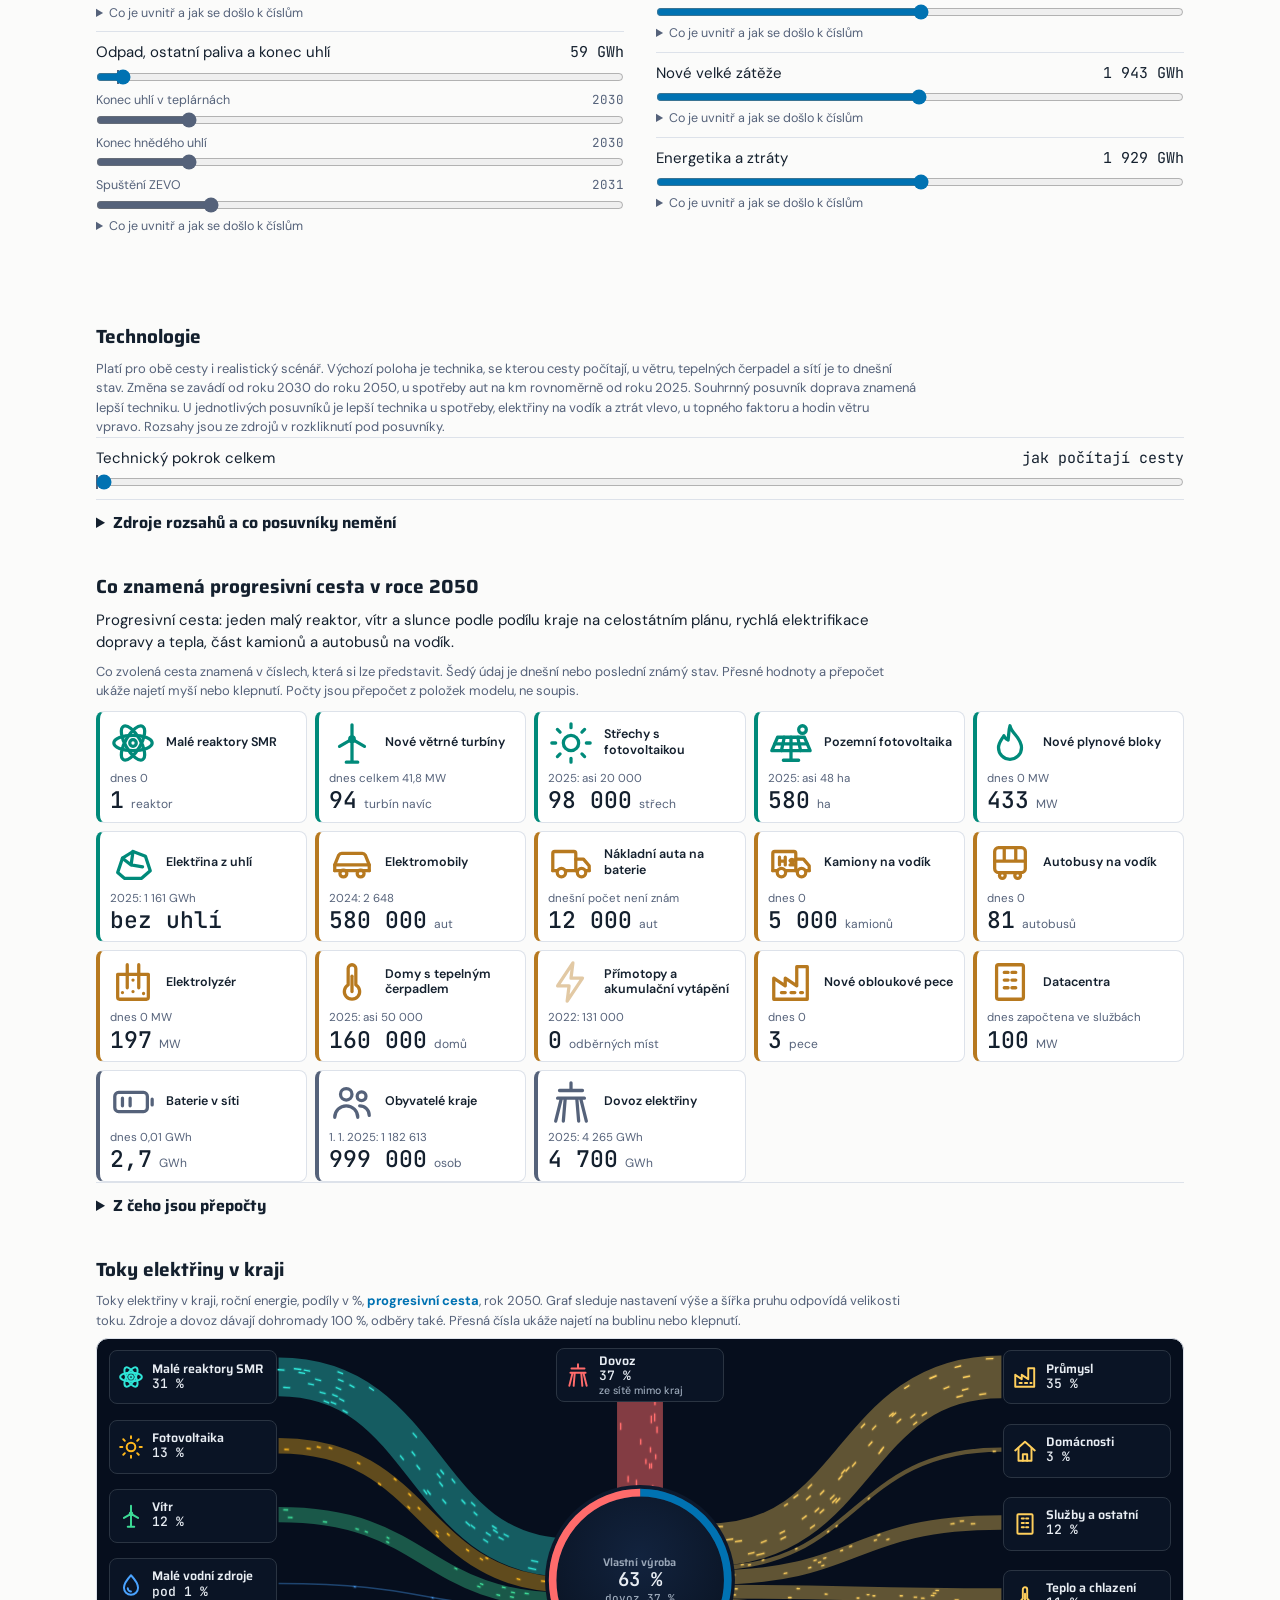
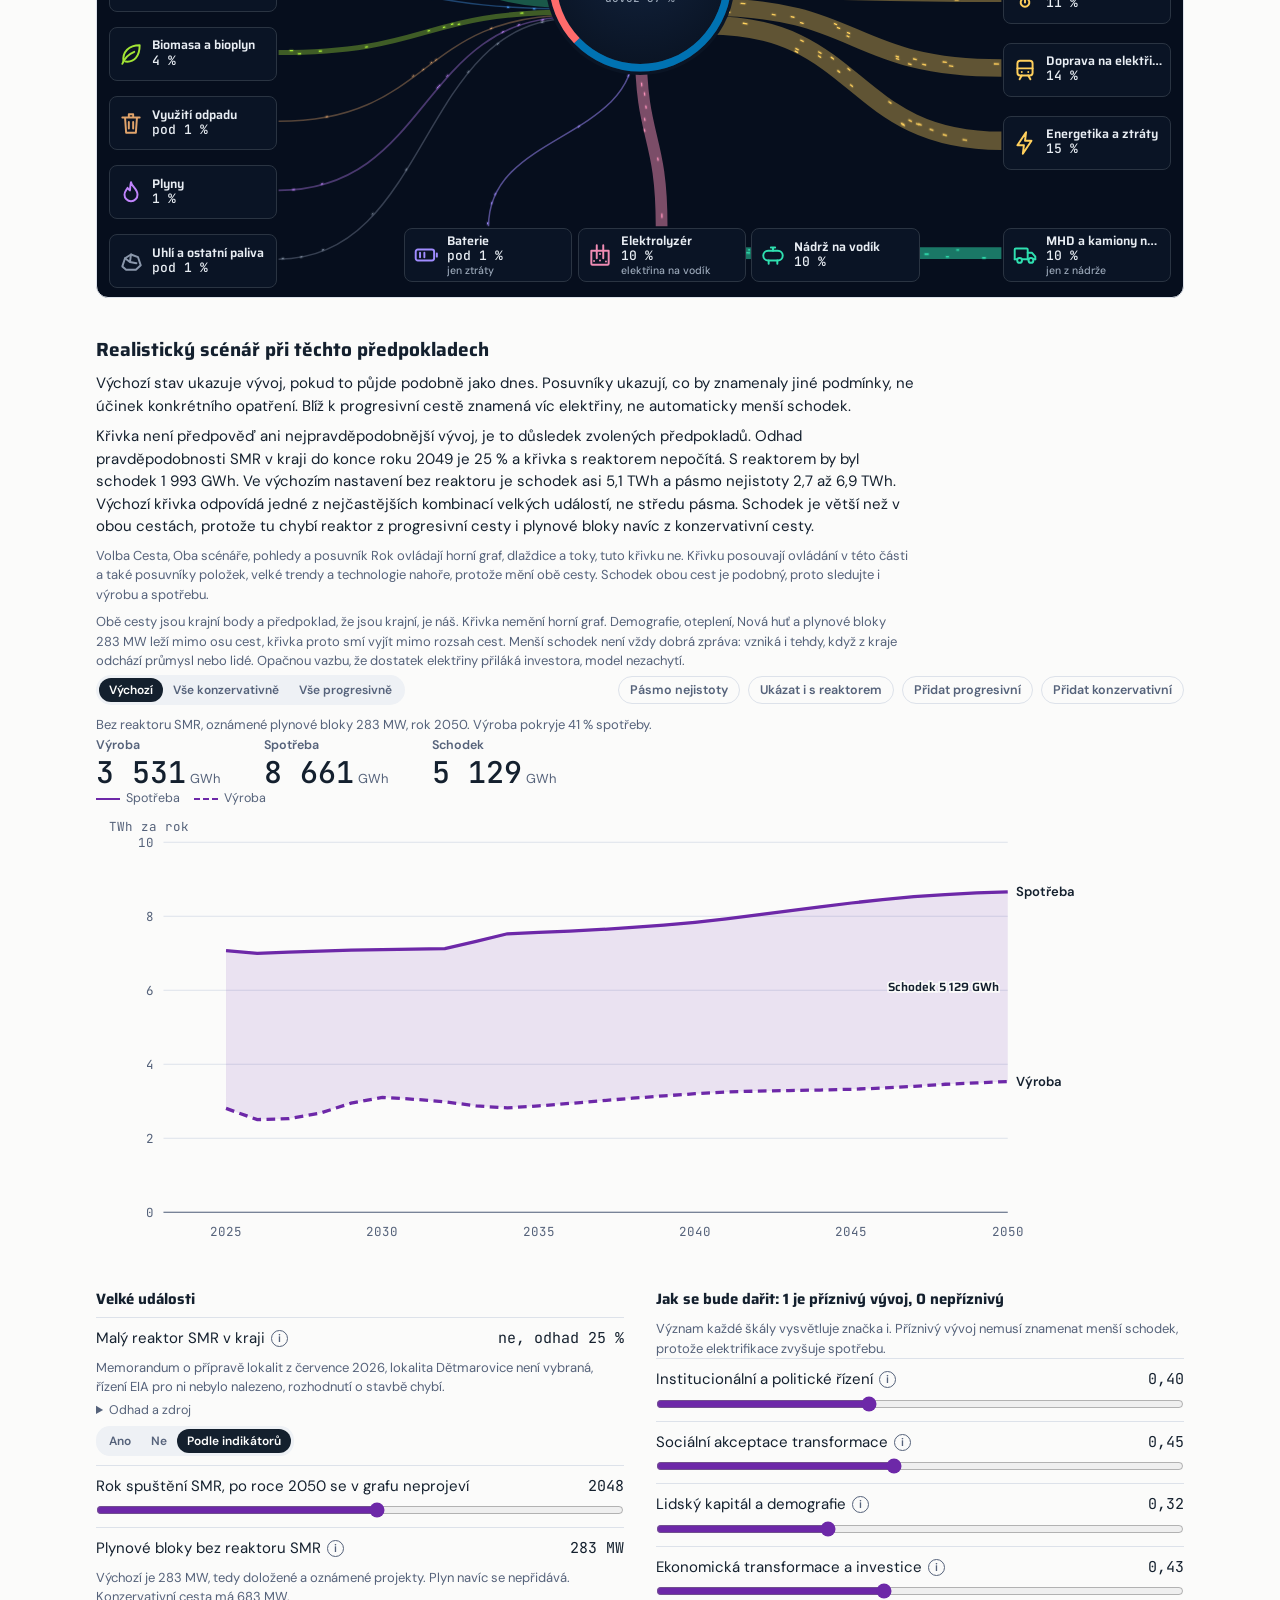
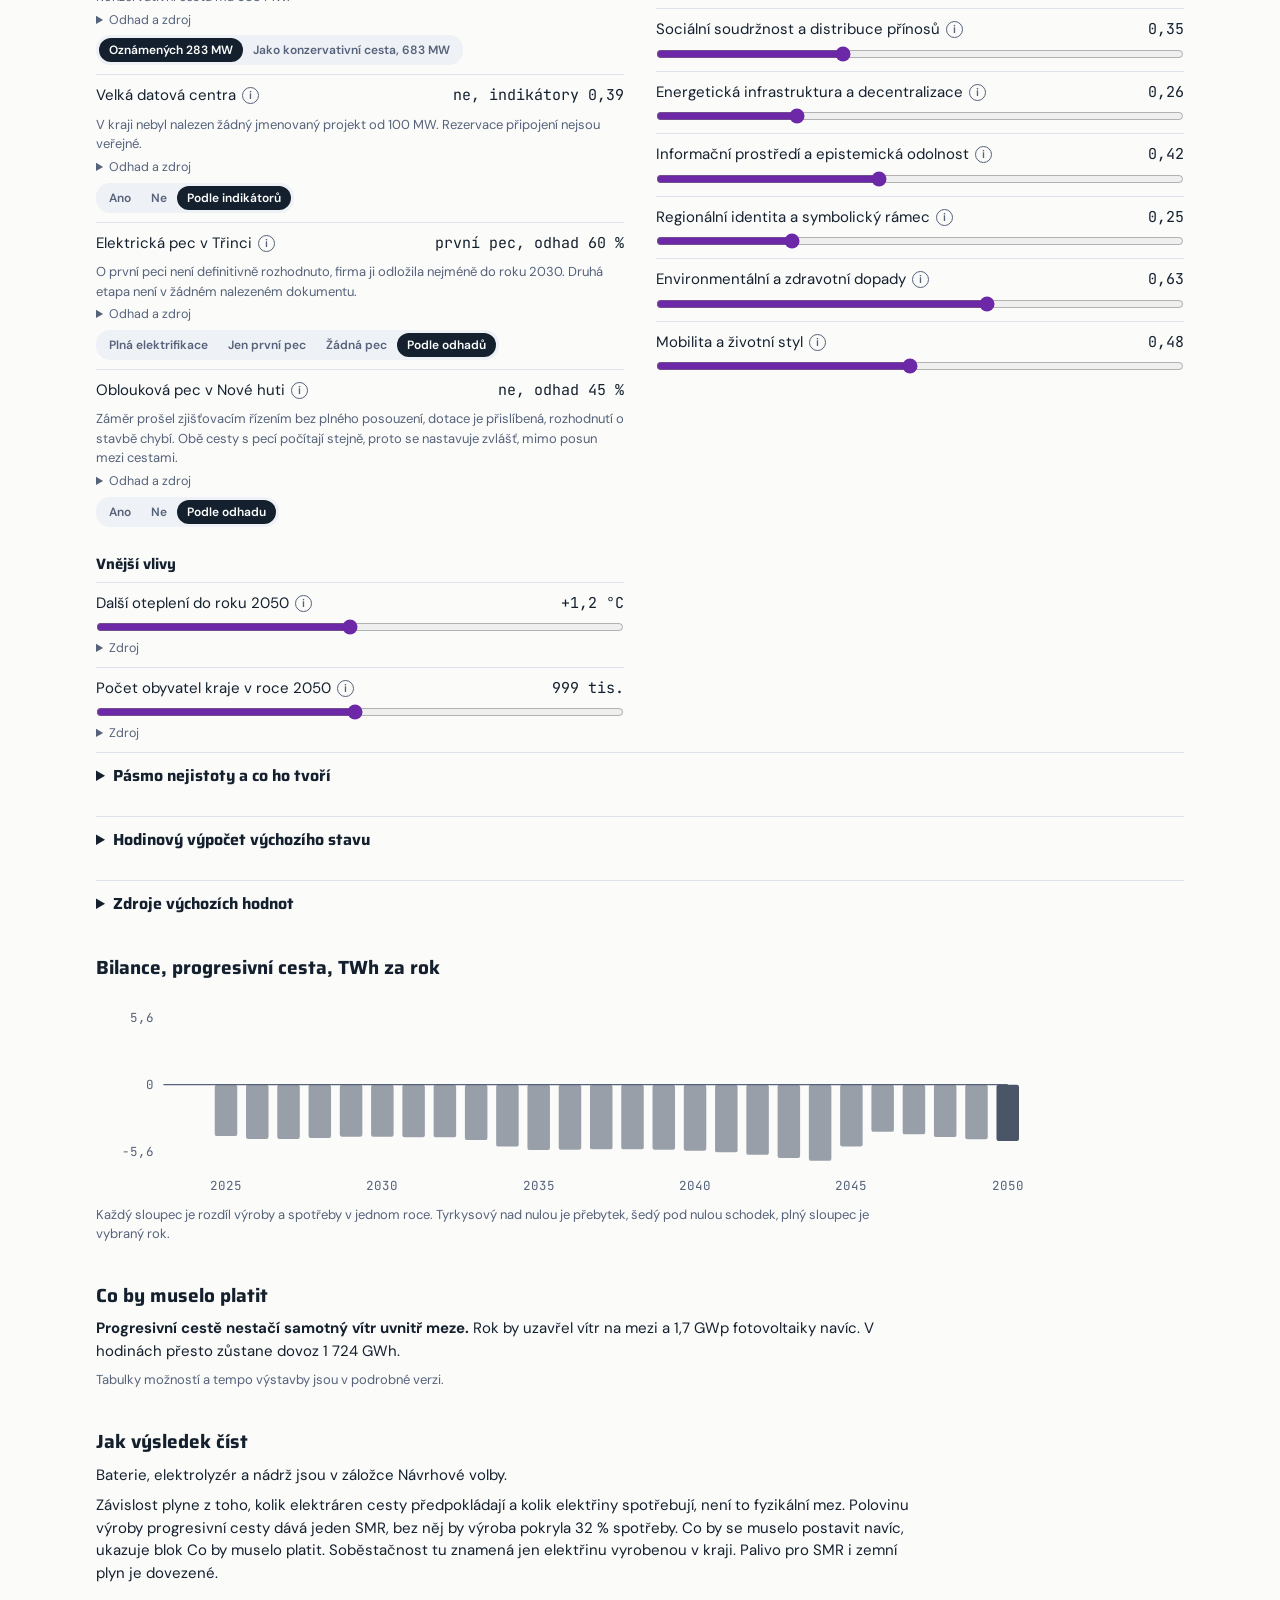
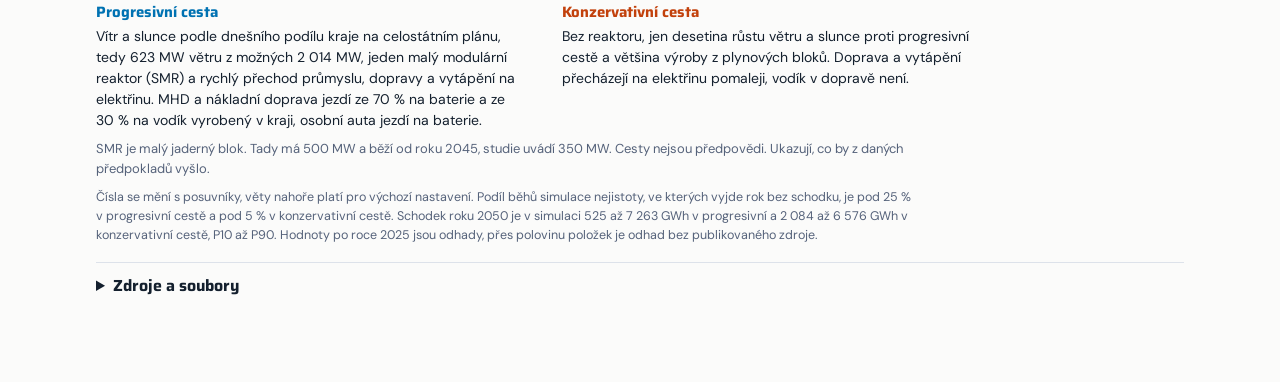
==== commit deec8c31: "Závěrečná kontrola: pravdivé texty Metodiky a Nedostatků, náklady, opravy ovládání Co-Authored-By: C" ====
--- a/index.html
+++ b/index.html
@@ -277,7 +277,7 @@
 <section class="answer top">
   <p class="question">Může být Moravskoslezský kraj v roce 2050 soběstačný v elektřině, nebo zůstane závislý na dovozu?</p>
   <p class="lead">S elektrárnami, které obě cesty předpokládají, zůstane kraj v roce 2050 závislý na dovozu elektřiny. Výroba pokryje 63 % roční spotřeby v progresivní cestě a 48 % v konzervativní cestě.</p>
-  <p class="plain">Progresivní cesta se dá číst dvojím způsobem. První je výstavba podle dnešního podílu kraje na celostátním plánu, tedy 623 MW větru. Výroba v ní pokryje 63 % roční spotřeby. Druhý vychází z definice cesty, „maximum větru a slunce“, čtené jako vítr na mezi 2 014 MW a k tomu 1,7 GWp fotovoltaiky navíc, které uzavřou rok. Bilance prosince až února je pak −101 GWh, října až března 18 GWh. V hodinách se i tak doveze 1 724 GWh a 1 724 GWh přebytku zůstane bez využití. Druhý případ nastaví volba Vítr na mezi.</p>
+  <p class="plain">Progresivní cesta se dá číst dvojím způsobem. První je výstavba podle dnešního podílu kraje na celostátním plánu, tedy 623 MW větru. Výroba v ní pokryje 63 % roční spotřeby. Druhý vychází z definice cesty, „maximum větru a slunce“, čtené jako vítr na mezi 2 014 MW a k tomu 1,7 GWp fotovoltaiky navíc, které uzavřou rok. Bilance prosince až února je pak −101 GWh, října až března 18 GWh. V hodinách se i tak doveze 1 724 GWh. Přebytek 1 724 GWh zůstane bez využití. Druhý případ nastaví volba Vítr na mezi.</p>
 </section>
 <div class="pathbar">
   <span class="label">Cesta</span>
@@ -286,12 +286,12 @@
     <span class="tipwrap"><button data-path="konzervativni" aria-pressed="false">Konzervativní</button><span class="bubble" role="tooltip">Bez SMR, hlavně plynové bloky, pomalejší elektrifikace, doprava bez vodíku.</span></span>
   </div>
   <span class="tipwrap"><button class="chip" id="compare" aria-pressed="false">Oba scénáře</button><span class="bubble" role="tooltip">Přidá do horního grafu a do čísel druhou cestu.</span></span>
-  <span class="tipwrap" data-must="progresivni"><button class="chip" id="presetVitr" aria-pressed="false" aria-describedby="presetTip">Vítr na mezi</button><span class="bubble wide" id="presetTip" role="tooltip"><b>Co to ukáže:</b> kolik by se muselo postavit, aby progresivní cesta za rok vyrobila tolik, kolik spotřebuje.<br><b>Co je mez:</b> 2 014 MW je potenciál větrných elektráren v kraji podle Dopadové studie. Mění se výkon, ne počasí: místo 623 MW stojí víc větrných elektráren a fouká jako v běžném roce. Zbytek dorovná 1,7 GWp fotovoltaiky navíc.<br><b>Jak je to reálné:</b> je to horní hranice, ne plán. Vítr by se musel stavět 78,9 MW ročně, 8,7 × rychleji než dosavadní rekord. V hodinách se dál dováží.<br>Pohne to i realistickým scénářem. Další klepnutí vrátí výchozí hodnoty.</span></span>
+  <span class="tipwrap" data-must="progresivni"><button class="chip" id="presetVitr" aria-pressed="false" aria-describedby="presetTip">Vítr na mezi</button><span class="bubble wide" id="presetTip" role="tooltip"><b>Co to ukáže:</b> kolik by se muselo postavit, aby progresivní cesta za rok vyrobila tolik, kolik spotřebuje.<br><b>Co je mez:</b> 2 014 MW je potenciál větrných elektráren v kraji podle Dopadové studie. Mění se výkon, ne počasí: místo 623 MW stojí víc větrných elektráren a fouká jako v běžném roce. Zbytek dorovná 1,7 GWp fotovoltaiky navíc.<br><b>Jak je to reálné:</b> je to horní hranice, ne plán. Vítr by se musel stavět 78,9 MW ročně, 8,7 × rychleji než dosavadní rekord. V hodinách se dál dováží.<br>Pohne to i realistickým scénářem. Klepnutí nejdřív vrátí posuvníky, trendy a technologie do výchozí polohy. Další klepnutí vrátí výchozí hodnoty.</span></span>
   <div class="pills small verze" role="group" aria-label="Verze stránky">
     <span class="tipwrap"><button data-ui="simple" aria-pressed="true">Jednoduchá</button><span class="bubble r" role="tooltip">Platí pro celou stránku. Posuvníky po skupinách, u realistického scénáře 10 kategorií, a krátké texty.</span></span>
     <span class="tipwrap"><button data-ui="detail" aria-pressed="false">Podrobná</button><span class="bubble r" role="tooltip">Platí pro celou stránku. Posuvníky po položkách, u realistického scénáře 34 indikátorů, velké trendy a plné tabulky.</span></span>
   </div>
-  <span class="tipwrap"><button class="chip" id="reset">Obnovit výchozí</button><span class="bubble r" role="tooltip">Vrátí celou stránku do výchozího nastavení: cestu, rok, všechny posuvníky, realistický scénář i technologie.</span></span>
+  <span class="tipwrap"><button class="chip" id="reset">Obnovit výchozí</button><span class="bubble r" role="tooltip">Vrátí celou stránku do výchozího nastavení. Platí to pro cestu, rok, pohled, verzi stránky, všechny posuvníky, realistický scénář i technologie.</span></span>
 </div>
 <div class="pinwrap">
 <section class="card pin" id="mainPin">
@@ -328,7 +328,7 @@
 </div>
 <section class="card" id="techCard">
   <div class="sechead"><h2>Technologie</h2></div>
-  <p class="viewnote">Platí pro obě cesty i realistický scénář. Výchozí poloha je technika, se kterou cesty počítají, u větru, tepelných čerpadel a sítí je to dnešní stav. Změna se zavádí od roku 2030 do roku 2050. Souhrnný posuvník doprava znamená lepší techniku. U jednotlivých posuvníků je lepší technika u spotřeby, elektřiny na vodík a ztrát vlevo, u topného faktoru a hodin větru vpravo. Rozsahy jsou ze zdrojů v rozkliknutí pod posuvníky.</p>
+  <p class="viewnote">Platí pro obě cesty i realistický scénář. Výchozí poloha je technika, se kterou cesty počítají, u větru, tepelných čerpadel a sítí je to dnešní stav. Změna se zavádí od roku 2030 do roku 2050, u spotřeby aut na km rovnoměrně od roku 2025. Souhrnný posuvník doprava znamená lepší techniku. U jednotlivých posuvníků je lepší technika u spotřeby, elektřiny na vodík a ztrát vlevo, u topného faktoru a hodin větru vpravo. Rozsahy jsou ze zdrojů v rozkliknutí pod posuvníky.</p>
   <div id="techAgg"></div>
   <div class="trendgrid only-detail" id="techList"></div>
   <details class="box"><summary>Zdroje rozsahů a co posuvníky nemění</summary><div id="techSrc"></div></details>
@@ -368,8 +368,8 @@
   <div class="sechead"><h2>Realistický scénář při těchto předpokladech</h2></div>
   <p class="plain">Výchozí stav ukazuje vývoj, pokud to půjde podobně jako dnes. Posuvníky ukazují, co by znamenaly jiné podmínky, ne účinek konkrétního opatření. Blíž k progresivní cestě znamená víc elektřiny, ne automaticky menší schodek.</p>
   <p class="plain" id="realLead"></p>
-  <p class="viewnote">Volba Cesta, Oba scénáře, pohled Zimní špička a posuvník Rok ovládají horní graf a toky, tuto křivku ne. Křivku posouvají přednastavení a ovládání v této části. Schodek obou cest je podobný, proto sledujte i výrobu a spotřebu.</p>
-  <p class="viewnote">Obě cesty jsou krajní body a předpoklad, že jsou krajní, je náš. Křivka nemění horní graf. Posuvníky položek nahoře krajní body mění, a tím i tuto křivku. Demografie, oteplení a Nová huť se přičítají přímo, křivka proto smí vyjít mimo rozsah cest. Menší schodek není vždy dobrá zpráva: vzniká i tehdy, když z kraje odchází průmysl nebo lidé. Opačnou vazbu, že dostatek elektřiny přiláká investora, model nezachytí.</p>
+  <p class="viewnote">Volba Cesta, Oba scénáře, pohledy a posuvník Rok ovládají horní graf, dlaždice a toky, tuto křivku ne. Křivku posouvají ovládání v této části a také posuvníky položek, velké trendy a technologie nahoře, protože mění obě cesty. Schodek obou cest je podobný, proto sledujte i výrobu a spotřebu.</p>
+  <p class="viewnote">Obě cesty jsou krajní body a předpoklad, že jsou krajní, je náš. Křivka nemění horní graf. Demografie, oteplení, Nová huť a plynové bloky 283 MW leží mimo osu cest, křivka proto smí vyjít mimo rozsah cest. Menší schodek není vždy dobrá zpráva: vzniká i tehdy, když z kraje odchází průmysl nebo lidé. Opačnou vazbu, že dostatek elektřiny přiláká investora, model nezachytí.</p>
   <div class="pinwrap">
   <div class="pin" id="realPin">
   <div class="toggles">
@@ -379,7 +379,7 @@
       <span class="tipwrap"><button id="realAllP" aria-pressed="false">Vše progresivně</button><span class="bubble" role="tooltip">Všechny indikátory na 1 a žádné odchylky. Křivka je přesně progresivní cesta: SMR od roku 2045, velká datová centra, plná elektrifikace Třince.</span></span>
     </div>
     <div class="controls">
-      <span class="tipwrap"><button class="chip" id="realBand" aria-pressed="false">Pásmo nejistoty</button><span class="bubble" role="tooltip">Plocha, ve které leží 80 % simulací výroby a spotřeby. Platí pro výchozí nastavení a posuvníky ji nemění.</span></span>
+      <span class="tipwrap"><button class="chip" id="realBand" aria-pressed="false">Pásmo nejistoty</button><span class="bubble" role="tooltip">Plocha, ve které leží 80 % simulací výroby a spotřeby. Je spočítaná pro výchozí nastavení zvlášť s reaktorem a bez něj a ukáže se ta, se kterou křivka počítá. Jinak ji posuvníky nemění.</span></span>
       <span class="tipwrap"><button class="chip" id="realBranch" aria-pressed="false">Ukázat i s reaktorem</button><span class="bubble" role="tooltip">Reaktor SMR se počítá buď celý, nebo vůbec. Křivka sleduje jednu z těchto možností, tlačítko přidá tenkými čarami tu druhou. S reaktorem plynové bloky po jeho spuštění ubývají.</span></span>
       <span class="tipwrap"><button class="chip" id="realCmpP" aria-pressed="false">Přidat progresivní</button><span class="bubble r" role="tooltip">Přidá tenké křivky progresivní cesty pro srovnání. Realistickou křivku neposouvá, k tomu slouží Vše progresivně.</span></span>
       <span class="tipwrap"><button class="chip" id="realCmpK" aria-pressed="false">Přidat konzervativní</button><span class="bubble r" role="tooltip">Přidá tenké křivky konzervativní cesty pro srovnání. Realistickou křivku neposouvá, k tomu slouží Vše konzervativně.</span></span>
@@ -490,8 +490,8 @@
     <p class="f">R(t) = (1 &minus; a) &middot; K(t) + a &middot; P(t) &nbsp; &nbsp; a = &Sigma; w &middot; x / &Sigma; w &nbsp; &nbsp; x = 0 popis K, x = 1 popis P</p>
     <p class="f">Společný plyn: (1 &minus; s) &middot; K + s &middot; P, s je hodnota SMR z indikátorů &nbsp; &nbsp; s SMR od spuštění hodnota P, bez SMR od rozhodnutí hodnota K</p>
     <details class="more"><summary>Podrobnosti</summary>
-      <p><b>Co je převzaté a co je náš úsudek.</b> Seznam 34 indikátorů, popisy stavů a hodnocení dopadu jsou z pracovní tabulky indikátorů. Vazby a váhy vycházejí z pracovního podkladu k indikátorům po opravě. Krajní hodnoty škál a výchozí hodnoty jsou naše. Všechno to je odhad a stránka to tak ukazuje. Rovnice je dohoda o interpolaci. Zdroj dokládající lineární převod ze společenského indexu na výstavbu jsme nenašli, stejně jako použitelnou elasticitu nebo práh pro vítr a slunce v regionu. Literatura dokládá S-křivky v čase (Grubler a kol. 2016, Odenweller a kol. 2022) a varuje, že skupiny s podobným průměrem preferencí mohou dopadnout velmi odlišně (Granovetter 1978).</p>
-      <p><b>Váhy.</b> Výchozí váhy jsou neověřený odhad z pracovního podkladu k indikátorům, po opravě. Průměr je normuje, proto součet nad 1 nevadí a položka nepřekročí hodnotu druhé cesty. Váhu 0 má deset indikátorů, důvod je u každého z nich. Rozhodnutí o reaktoru SMR nebere v úvahu podporu obnovitelných zdrojů. Nákladní doprava, úspory a rok spuštění využití odpadu v podkladu vazbu nemají, jejich vazba je náš úsudek. Váha vyjadřuje, kolik jednoho indikátoru vyváží druhý, ne jejich důležitost (OECD a JRC 2008, s. 33; Paruolo a kol. 2013). Jiné váhy jsou porovnané v citlivosti u pásma. Hodnocení dopadu z tabulky indikátorů je vidět u každého indikátoru, jako váha se nepoužívá, protože význam škály není doložený.</p>
+      <p><b>Co je převzaté a co je náš úsudek.</b> Seznam 34 indikátorů, popisy stavů a hodnocení dopadu jsou z pracovní tabulky indikátorů. Vazby a váhy vycházejí z podkladu k indikátorům. Krajní hodnoty škál a výchozí hodnoty jsou naše. Všechno to je odhad a stránka to tak ukazuje. Rovnice je dohoda o interpolaci. Zdroj dokládající lineární převod ze společenského indexu na výstavbu jsme nenašli, stejně jako použitelnou elasticitu nebo práh pro vítr a slunce v regionu. Literatura dokládá S-křivky v čase (Grubler a kol. 2016, Odenweller a kol. 2022) a varuje, že skupiny s podobným průměrem preferencí mohou dopadnout velmi odlišně (Granovetter 1978).</p>
+      <p><b>Váhy.</b> Výchozí váhy jsou neověřený odhad z podkladu k indikátorům. Průměr je normuje, proto součet nad 1 nevadí a položka nepřekročí hodnotu druhé cesty. Váhu 0 má deset indikátorů, důvod je u každého z nich. Rozhodnutí o reaktoru SMR nebere v úvahu podporu obnovitelných zdrojů. Nákladní doprava, úspory a rok spuštění využití odpadu v podkladu vazbu nemají, jejich vazba je náš úsudek. Váha vyjadřuje, kolik jednoho indikátoru vyváží druhý, ne jejich důležitost (OECD a JRC 2008, s. 33; Paruolo a kol. 2013). Jiné váhy jsou porovnané v citlivosti u pásma. Hodnocení dopadu z tabulky indikátorů je vidět u každého indikátoru, jako váha se nepoužívá, protože význam škály není doložený.</p>
       <p><b>Kategorie.</b> Posuvník kategorie přepočítá její indikátory poměrem vůči výchozím hodnotám. Hodnoty 0 a 1 nastaví všechny na 0 a 1, pořadí indikátorů se nemění. Ruční nastavení indikátorů v kategorii tím přepíše.</p>
       <p><b>Velké události.</b> SMR má hodnotu z indikátorů. Ta se převádí na odhad pravděpodobnosti tak, že výchozí hodnota odpovídá odhadu 25 % z řetězu kroků a konce 0 a 1 zůstávají. Práh pro ano je 50 %. U datových center a plné elektrifikace Třince obhajitelné číslo neexistuje. Hodnota z indikátorů u nich není pravděpodobnost, ano dá až od 0,75 a do pásma nevstupují. Křivka nikdy nepočítá se zlomkem události. Odhady jsou subjektivní a podmíněné. Spuštění po roce 2050 znamená do roku 2050 variantu bez SMR.</p>
       <p><b>Plyn a varianty.</b> Reaktor spuštěný v roce 2048 nemůže měnit plyn v roce 2030. Proto mají obě varianty, s reaktorem a bez něj, společný plyn. S reaktorem klesá až s jeho spuštěním. Bez reaktoru se 10 let před plánovaným spuštěním začne přecházet na konečný výkon. Těch 10 let je náš úsudek. Výchozí konečný výkon je oznámených 283 MW, plyn navíc se uměle nepřidává. Volba umí nastavit 683 MW z konzervativní cesty. Vlastní spotřeba a ztráty v sítích se počítají vzorcem z vypočtených položek.</p>
@@ -507,12 +507,12 @@
 
   <section class="card">
     <h2>Dlaždice a zamčený graf</h2>
-    <p>Dlaždice přepisují položky zvolené cesty na věci, které si lze představit: počty turbín, aut nebo domů. Počítají se ze stejných čísel jako graf, s posuvníky se mění. Je to přepočet, ne soupis. Plynové bloky a baterie mají velikost danou cestou a rokem, posuvníky je nemění. Počet nákladních aut stojí na úsudku 60 000 km za rok. U zařízení, kde na to je zdroj, bublina ukáže řádovou cenu výstavby, bez součtu. Při posouvání stránky přes posuvníky se graf zmenší a zůstane nahoře, aby bylo vidět, co posuvník dělá.</p>
+    <p>Dlaždice přepisují položky zvolené cesty na věci, které si lze představit: počty turbín, aut nebo domů. Počítají se ze stejných čísel jako graf, s posuvníky se mění. Je to přepočet, ne soupis. Plynové bloky a baterie mají velikost danou cestou a rokem, posuvníky je nemění. Počet nákladních aut stojí na úsudku 60 000 km za rok. U zařízení, kde na to je zdroj, bublina ukáže řádovou cenu výstavby, bez součtu. Při posouvání stránky přes posuvníky se horní graf zmenší a zůstane nahoře, aby bylo vidět, co posuvník dělá. Stejně se chová graf realistického scénáře.</p>
   </section>
 
   <section class="card">
     <h2>Technologie</h2>
-    <p>Panel Technologie mění šest technických hodnot společně pro obě cesty i pro realistický scénář. Výchozí poloha je hodnota, se kterou počítají řádky tabulky, takže výchozí výsledky se nemění. Změna se zavádí plynule od roku 2030 do roku 2050. Spotřeba aut na km násobí řádek osobních a nákladních aut stejně jako velké trendy. Topný faktor mění jen topnou část odběru tepelného čerpadla, 6,4 z 8,9 MWh na odběrné místo, výchozí je dnešní měřený průměr 3,4. Elektřina na vodík násobí řádky výroby vodíku poměrem nové a výchozí spotřeby na kilogram včetně 3,1 kWh na stlačení. Plné hodiny větru násobí výrobu z větru, instalovaný výkon a počet turbín zůstávají. Ztráty v sítích mění podíl ve vzorci ztrát. Souhrnný posuvník posune všech šest hodnot od výchozí polohy k nejlepšímu doloženému odhadu pro rok 2050. Zdroje rozsahů jsou v panelu.</p>
+    <p>Panel Technologie mění šest technických hodnot společně pro obě cesty i pro realistický scénář. Ve výchozí poloze dává panel přesně čísla tabulky, výchozí výsledky se tedy nemění. Změna se zavádí plynule od roku 2030 do roku 2050. Spotřeba aut na km násobí řádek osobních a nákladních aut stejně jako velké trendy, proto se mění rovnoměrně od roku 2025. Topný faktor mění jen topnou část odběru tepelného čerpadla, 6,4 z 8,9 MWh na odběrné místo, výchozí je dnešní měřený průměr 3,4. Elektřina na vodík násobí řádky výroby vodíku poměrem nové a výchozí spotřeby na kilogram včetně 3,1 kWh na stlačení. Plné hodiny větru násobí výrobu z větru, instalovaný výkon a počet turbín zůstávají. Ztráty v sítích mění podíl ve vzorci ztrát. Zdroje rozsahů jsou v panelu.</p>
   </section>
 
   <section class="card">
@@ -546,7 +546,7 @@
     <details class="more"><summary>Podrobnosti</summary>
       <p>Co se šíří postupně, má logistickou křivku: nejdřív pomalu, pak rychle, nakonec nasycení. Fisher a Pry 1971 ji použili pro nahrazení jedné technologie druhou, Cherp a kol. 2021 popisují S-křivky u větru a slunce po státech. Použití na položky kraje a normování je náš postup, parametry k a t<sub>m</sub> se dopočítají z hodnot pro roky 2030 a 2040. Kde tabulka dává milníky, křivka jimi prochází monotónní kubickou interpolací (Fritsch a Carlson 1980), protože u monotónních dat mezi body nepřekmitne.</p>
       <p>Události s daným rokem, například konec dolů, jsou kalendářní skoky, protože jejich průběh neurčuje šíření, ale datum. Položka, která vzroste a zase klesne, je součet dvou křivek. Plochý řádek zůstává plochý.</p>
-      <p>Změna cíle posuvníkem se přičítá plynule až od roku 2030, protože výstavbu do té doby určují hlavně dnešní projekty, to je náš úsudek. U položek se skokem posuvník mění velikost skoku. Demografie a účinnost násobí položku od roku 2025 a lze je změnit nebo vypnout ve Velkých trendech. Posuvník skupiny mění její položky ve stejném poměru. U fotovoltaiky, větru, tepelných čerpadel a osobních aut stránka v posuvnících po položkách upozorní, když položka roste rychleji než v minulosti. Další vzorce jsou v <a href="METODIKA.md">technickém popisu</a>.</p>
+      <p>Změna cíle posuvníkem se přičítá plynule až od roku 2030, protože výstavbu do té doby určují hlavně dnešní projekty, to je náš úsudek. U položek se skokem posuvník mění velikost skoku. Demografie a účinnost násobí položku od roku 2025. Demografii lze změnit ve Velkých trendech, spotřebu aut na km v panelu Technologie. Obojí vypíná přepínač Velkých trendů. Posuvník skupiny mění její položky ve stejném poměru. U fotovoltaiky, větru, tepelných čerpadel a osobních aut stránka v posuvnících po položkách upozorní, když položka roste rychleji než v minulosti. Další vzorce jsou v <a href="METODIKA.md">technickém popisu</a>.</p>
     </details>
   </section>
 
@@ -566,7 +566,7 @@
     <p>Každá hodina roku 2050, 5 povětrnostních let 2015 až 2019, jeden uzel bez omezení sítě. Výsledky jsou předpočítané pro výchozí nastavení.</p>
     <p class="f">výroba + plyn + vybíjení + dovoz = spotřeba + elektrolyzér + kotle + nabíjení + vývoz</p>
     <p class="f">baterie: E = medián dne &Sigma; max(R<sub>t</sub> &minus; R&#772;, 0) / &radic;0,88 = 2,71 GWh &nbsp; &nbsp; P = E / 4 h</p>
-    <p class="f">elektrolyzér: P = řádky vodíku &times; (1 + r) &times; 1 000 / plné hodiny = 197 MW</p>
+    <p class="f">elektrolyzér: P = řádky vodíku &times; (1 + r / (1 &minus; r)) &times; 1 000 / plné hodiny = 197 MW</p>
     <div class="figsvg" id="figDen"></div>
     <p class="small" id="figDenCap"></p>
     <details class="more"><summary>Podrobnosti</summary>
@@ -580,7 +580,7 @@
 
   <section class="card">
     <h2>Pásmo a podíl běhů</h2>
-    <p>Simulace Monte Carlo, 10 000 běhů. Pásmo je prostředních 80 % výsledků. Je to náš odhad nejistoty, ne statistický interval.</p>
+    <p>Simulace Monte Carlo, 10 000 běhů pro pásmo v grafu. Střed, podíl běhů s vyrovnaným rokem a rozsah schodku ve větě v záložce Bilance jsou ze samostatného výpočtu s 60 000 běhy. Pásmo je prostředních 80 % výsledků. Je to náš odhad nejistoty, ne statistický interval.</p>
     <p class="f">z<sub>i</sub> = &plusmn;&radic;0,6 &middot; F + &radic;0,4 &middot; &epsilon;<sub>i</sub> &nbsp; &nbsp; F, &epsilon; ~ N(0, 1)</p>
     <p class="f">y<sub>i</sub> = P50 + (z<sub>i</sub> / 1,2816) &middot; (P90 &minus; P50) pro z &ge; 0, jinak P50 + (z<sub>i</sub> / 1,2816) &middot; (P50 &minus; P10)</p>
     <div class="figsvg" id="figMc"></div>
@@ -642,14 +642,14 @@
 
   <section class="card">
     <h2>Literatura k metodě</h2>
-    <p>Přečtené texty:</p>
+    <p>Texty čtené celé:</p>
     <ul class="flaws">
       <li>Bishop P., Hines A., Collins T. (2007). The current state of scenario development: an overview of techniques. Foresight 9(1), s. 5 až 25. <a href="https://doi.org/10.1108/14636680710727516">DOI</a></li>
       <li>Dreborg K. H. (1996). Essence of backcasting. Futures 28(9), s. 813 až 828.</li>
       <li>Kosow H., Gaßner R. (2008). Methods of future and scenario analysis. DIE Studies 39, Bonn. Přečteny s. 12, 25 až 32 a 38. <a href="https://www.idos-research.de/uploads/media/Studies_39.2008.pdf">PDF</a></li>
       <li>Slach O., Bosák V., Rumpel P. Metoda scénářů a její využití v kontextu plánování. Kapitola, s. 179 až 194, údaje o knize v PDF nejsou.</li>
     </ul>
-    <p>Viděli jsme jen výtah nebo záznam, případně citaci jinde:</p>
+    <p>Texty známé jen z výtahu, záznamu nebo citace:</p>
     <ul class="flaws">
       <li>Börjeson L., Höjer M., Dreborg K. H., Ekvall T., Finnveden G. (2006). Scenario types and techniques: towards a user's guide. Futures 38(7), s. 723 až 739. <a href="https://doi.org/10.1016/j.futures.2005.12.002">DOI</a></li>
       <li>Cherp A., Vinichenko V., Tosun J., Gordon J. A., Jewell J. (2021). National growth dynamics of wind and solar power compared to the growth required for global climate targets. Nature Energy 6, s. 742 až 754. <a href="https://doi.org/10.1038/s41560-021-00863-0">DOI</a></li>
@@ -673,7 +673,7 @@
     <ul class="flaws">
       <li>Lineární převod indikátorů na položky je dohoda, ne doložený vztah. Citlivost na jiný tvar je u pásma.</li>
       <li>Váhy a krajní hodnoty škál jsou úsudek. Řada ukazatelů je jen blízká indikátoru a část dat je za celou ČR.</li>
-      <li>Střed mezi cestami neznamená nejpravděpodobnější vývoj. Pásmo je z velké části rozsah položek tabulky, který je náš odhad a může se překrývat s indikátory.</li>
+      <li>Střed mezi cestami neznamená nejpravděpodobnější vývoj. Pásmo tvoří hlavně velké události a rozsah položek tabulky. Rozsah položek je náš odhad a může se překrývat s indikátory.</li>
       <li>Vítr a pozemní fotovoltaika mají stejný posun mezi cestami, i když je lidé mohou přijímat různě. Ve sledovaných obcích, kde se hlasovalo, dopadla hlasování většinou proti záměru, hlasuje se ale tam, kde je spor.</li>
       <li>Hodinový výpočet je jen pro výchozí nastavení a velikost zařízení se v něm znovu nehledá. Zimní špička podle metody studie a letní poledne se pro tuto křivku nepočítají.</li>
       <li>Výchozí varianta bez SMR počítá jen s oznámenými plynovými bloky 283 MW. Kdyby se bez reaktoru stavělo jako v konzervativní cestě, 683 MW, schodek by byl o více než tisíc GWh menší, volba to umí ukázat.</li>
@@ -705,12 +705,12 @@
     <h2>Co v modelu chybí nebo je jen samostatný případ</h2>
     <ul class="flaws">
       <li><b>Přiměřenost soustavy.</b> Očekávaná doba nedodávky (LOLE) se bez sazby výpadků ze zdroje nepočítá. Místo toho hodiny dovozu nad 800, 1 000 a 1 200 MW v nejhorším roce: 1 478, 0 a 0, roční špička 907 MW. Se skutečným rokem fotovoltaiky a tepla a rovnoměrnou elektrolýzou je v nejhorším roce 0 hodin nad 1 000 MW.</li><li><b>Mez sítě a dovozu.</b> Transformační kapacita kraje nebyla zjištěna. Není mez, není počet nedodaných hodin. Velikost určují hodiny výše.</li><li><b>Dostupnost dovozu ze sousedů.</b> Regionální dovoz předpokládá přiměřenost státu. Standard je 15 h nedodávky za rok, Vnitrostátní plán s.75. Velikost pro kraj neznámá.</li><li><b>Řízené nabíjení aut.</b> Nabíjení přes den při rovnoměrné elektrolýze: přebytek 35 proti 176 GWh, zimní špička 845 proti 862 MW. Skutečné pravidlo podle ceny není modelované.</li><li><b>Auta jako zásobník.</b> Výkon = auta × připojený podíl × kW, velikost zcela závisí na předpokladech, nepočítá se.</li><li><b>Teplárny a teplo.</b> Nové plynové bloky běží na špičku, studie je vede teplem. Účinek: hodiny plynu; v energii omezený rozpočtem 115,2 GWh.</li><li><b>Ocel na vodíku.</b> 3,48 MWh/t (Vogl a kol. 2018) proti 0,45 MWh/t: 1,5 mil. t by přidalo asi 4,5 TWh, řádově celý schodek.</li><li><b>Biometan.</b> Bez řádku. Měřítko 340 až 930 GWh, pokud by ho kraj neměl použít jinde. Studie počítá s vtláčením do sítě, ne s výrobou elektřiny.</li><li><b>Výroba v průmyslu.</b> Biocel, Třinec zčásti v řádcích. Velikost bez dat provozovatelů neznámá.</li><li><b>Regulace fotovoltaiky.</b> Omezení výroby je jen vývoz, 3,0 GWh, zanedbatelné.</li><li><b>Ceny.</b> Hodiny plynu jsou předpoklad, ne výsledek ceny. Bez pružnosti poptávky. Rozhoduje o tom, zda je plynová cesta vůbec věrohodná.</li><li><b>Rezervy.</b> Největší blok 500 MW jde do státní rezervy. Účinek na energii žádný.</li><li><b>Klima a voda.</b> Řádek 55 GWh, účinek klimatu asi ±10 GWh, zanedbatelné.</li><li><b>Meziroční vítr.</b> Skutečné roky fotovoltaiky a tepla mění dovoz 4 501 až 4 808 GWh. Vítr je v tom normovaný, celostátní index míchá výkon a větrnost. Tvar z Brna dá při rovnoměrné elektrolýze přebytek 305 proti 176 GWh.</li>
-      <li><b>Výpadek největšího bloku.</b> Výpadek SMR v nejhorší zimní hodině zvedá špičku dovozu z 851 na 1 351 MW.</li>
+      <li><b>Výpadek největšího bloku.</b> Kdyby SMR vypadl ve chvíli zimní špičky dovozu, stoupla by špička z 851 MW, průměru 5 let, o celých 500 MW na 1 351 MW. Je to prostý součet, ne výsledek hodinového výpočtu.</li>
       <li><b>Blackout.</b> Dopady výpadku podle skupin obyvatel jsou popsané jen slovně, počty lidí ani MW kritických odběrů kraje zdroje neuvádějí.</li>
       <li><b>Syntetický plyn.</b> Elektřina na jeho výrobu není vyčíslená, řádek je nula a skutečnost je větší. Výroba na tunu je převzatá ze spalování a řádek bere všech 240 000 t odpadu, studie s. 137 počítá s 1/3 až 1/2.</li>
-      <li><b>Náklady.</b> Stránka řeší energetickou bilanci. Ceny údržby a provozu neobsahuje. Řádovou cenu výstavby ukazují jen dlaždice, kde na ni je zdroj, a odhad u nádrže v závorce.</li>
+      <li><b>Náklady.</b> Stránka počítá energetickou bilanci v GWh a MW a peníze do ní nevstupují. Řádovou cenu výstavby ukazuje bublina u dlaždic, kde na ni je zdroj, v eurech a dnešních cenách, a zvlášť odhad u nádrže. Ceny se záměrně nesčítají, protože zařízení platí různí investoři a část se překrývá, takže stránka neuvádí celkovou investici ani cenu žádné z cest. Chybí provozní a palivové náklady, cena dovážené elektřiny a emisních povolenek a náklady na posílení sítě. Nepočítají se ani dotace, financování, dopad na účty domácností a to, kdo jednotlivé investice zaplatí.</li>
       <li><b>Posuvníky.</b> Hodinový výpočet ani pásmo se při změně posuvníků nepřepočítávají.</li>
-      <li><b>Technologie.</b> Panel mění roční řádky poměrem, hodinový výpočet, pásmo a zimní špičku nepřepočítá. Lepší vítr se počítá pro celý instalovaný výkon, i když starší turbíny se do roku 2050 nemusí všechny vyměnit. Topný faktor 3,4 je naměřený v Německu, z kraje údaj není. Účinnost baterií 88 % je vyšší než 82,6 % včetně měniče podle PNNL 2022, ztráty baterií jsou tedy spíš podhodnocené o desítky GWh.</li>
+      <li><b>Technologie.</b> Panel mění roční řádky poměrem. Pásmo, hodinový výpočet a špičku dovozu z hodinového modelu nepřepočítá, pohled Zimní špička se mění. Lepší vítr se počítá pro celý instalovaný výkon, i když starší turbíny se do roku 2050 nemusí všechny vyměnit. Topný faktor 3,4 je naměřený v Německu, z kraje údaj není. Účinnost baterií 88 % je vyšší než 82,6 % včetně měniče podle PNNL 2022, ztráty baterií jsou tedy spíš podhodnocené o desítky GWh.</li>
     </ul>
   </section>
   <section class="card">
@@ -718,7 +718,7 @@
     <ul class="flaws">
       <li>Meze P10 a P90 jsou většinou úsudek.</li>
       <li>Srovnání tempa s referenční třídou (Cherp a kol. 2021) je přečtené jen ve výtahu a je to národní měřítko.</li>
-      <li>Tři dny akumulace z definice cesty ve výchozím nastavení nejsou, případ je v záložce Návrhové volby. Hodnotu zálohy pro výpadek model neocení.</li>
+      <li>Progresivní cesta nemá ve výchozím nastavení tři dny akumulace z definice cesty, případ je v záložce Návrhové volby. Konzervativní cesta je má jako zálohu 10 % ze 3 dnů. Hodnotu zálohy pro výpadek model neocení.</li>
       <li>Letní poledne je pohled na jednu hodinu. Pořadí elektrolyzér, baterie, kotle v něm není řízení hodinového modelu, kde baterie a rozvrh nádrže běží podle celého dne a roku.</li>
     </ul>
   </section>
@@ -743,7 +743,8 @@
       <tr><td>Odstup nabíjení baterie ze sítě pod denní hladinou</td><td>100 MW</td></tr>
       <tr><td>Tepelná čerpadla v tuhých mrazech</td><td>denní průběh slábne od +5 °C do −10 °C, potom běží rovnoměrně</td></tr>
       <tr><td>Účinnost baterií</td><td>88 %</td></tr>
-      <tr><td>Auta na obyvatele, velikost domácností, teplo budov, účinnost nákladních aut</td><td>viz Velké trendy</td></tr>
+      <tr><td>Auta na obyvatele, velikost domácností, teplo budov</td><td>viz Velké trendy</td></tr>
+      <tr><td>Spotřeba elektroaut a nákladních elektroaut na km</td><td>viz Technologie</td></tr>
       <tr><td>Elektrolýza a elektrokotle v zimní špičce</td><td>vypnuté</td></tr>
       <tr><td>Nejistota roku poloviny změny</td><td>o 3 roky</td></tr>
       <tr><td>Korelace položek se stejnou příčinou</td><td>0,6</td></tr>
@@ -760,7 +761,7 @@
 <div id="tip"></div>
 <script>
 "use strict";
-const DATA = {"years": [2025, 2026, 2027, 2028, 2029, 2030, 2031, 2032, 2033, 2034, 2035, 2036, 2037, 2038, 2039, 2040, 2041, 2042, 2043, 2044, 2045, 2046, 2047, 2048, 2049, 2050], "history": [{"y": 2023, "gen": 3703.2208, "use": 7303.7833}, {"y": 2024, "gen": 3052.3406, "use": 7028.305956196283}, {"y": 2025, "gen": 2805.1634, "use": 7069.9644}], "items": [{"name": "černé uhlí: Dětmarovice", "side": "vyroba", "path": "progresivni", "base": 360.7952, "p10": 0.0, "p50": 0.0, "p90": 0.0, "parts": [{"amp": -360.7952, "tm": 2026.0, "k": 4.0, "hard": true}], "nodes": null, "driver": null, "driverName": "", "maxRate": null, "grade": "C", "how": "Ze studie: odstavení a výkon 600 MW. Vlastní krok a jiné zdroje: základ = součet (PE měsíc 2025 − PE týž měsíc 2026) za leden až březen: (308 102,3−175 709,7)+(322 193,6−156 562,5)+(211 308,3−148 536,8) MWh = 360,7952 GWh. Po uzavření 0 MW × 0 h = 0.", "src": "ERÚ, čtvrtletní zprávy 2025 Q1 a 2026 Q1, tab. 7.8 (PE, měsíce); Dopadová studie s.103 (odstavení k 30.4.2025), Tab.18 s.100 (600,0 MW); https://ostrava.rozhlas.cz/detmarovice-ukoncily-eru-vykonneho-cernouhelneho-teplarenstvi-v-cesku-9493534 (12.6.2025)", "note": "Dopadovou studii nelze použít: Základ není ve studii, ta končí 2023. Rok 2026 je první celý rok bez bloku. Rozhlas uvádí konec výroby na jaře 2025, ERÚ snižuje výkon o 600 MW až v březnu 2026. Základ je odhad z rozdílu měsíců, zahrnuje i vliv počasí. Studie p.189 počítá se zálohou 567,0 MW, ta zde není, protože zdroje uvádějí demolici. Křivka: tvrdý kalendářní skok. Základ platí do roku 2025, od roku 2026 je hodnota 0, protože provoz skončil dříve.", "page": "s.103; Tab.29 s.130; s.151", "quote": "očekávaný: „ČEZ, a.s. rozhodl o definitivním odstavení EDĚ k 30.4. 2025“; Tab.29 600,0 MW do 2026, 0,0 od 2027", "jump": 2026.0, "jumpLow": 2026.0, "jumpHigh": 2026.0, "event": "První celý rok bez Dětmarovic", "plain": "Elektrárna je odstavená a o její další výrobě žádný zdroj nemluví, proto 0 GWh.", "plainSrc": "Dopadová studie, s. 103 a Tab. 29 s. 130; Český rozhlas Ostrava 12. 6. 2025", "plainEst": "žádný", "kw": 13.7666, "ks": 0, "flex": false}, {"name": "černé uhlí: Dětmarovice", "side": "vyroba", "path": "konzervativni", "base": 360.7952, "p10": 0.0, "p50": 0.0, "p90": 0.0, "parts": [{"amp": -360.7952, "tm": 2026.0, "k": 4.0, "hard": true}], "nodes": null, "driver": null, "driverName": "", "maxRate": null, "grade": "C", "how": "Ze studie: odstavení a výkon 600 MW. Vlastní krok a jiné zdroje: základ = součet (PE měsíc 2025 − PE týž měsíc 2026) za leden až březen: (308 102,3−175 709,7)+(322 193,6−156 562,5)+(211 308,3−148 536,8) MWh = 360,7952 GWh. Po uzavření 0 MW × 0 h = 0.", "src": "ERÚ, čtvrtletní zprávy 2025 Q1 a 2026 Q1, tab. 7.8 (PE, měsíce); Dopadová studie s.103 (odstavení k 30.4.2025), Tab.18 s.100 (600,0 MW); https://ostrava.rozhlas.cz/detmarovice-ukoncily-eru-vykonneho-cernouhelneho-teplarenstvi-v-cesku-9493534 (12.6.2025)", "note": "Dopadovou studii nelze použít: Základ není ve studii, ta končí 2023. Rok 2026 je první celý rok bez bloku. Rozhlas uvádí konec výroby na jaře 2025, ERÚ snižuje výkon o 600 MW až v březnu 2026. Základ je odhad z rozdílu měsíců, zahrnuje i vliv počasí. Studie p.189 počítá se zálohou 567,0 MW, ta zde není, protože zdroje uvádějí demolici. Křivka: tvrdý kalendářní skok. Základ platí do roku 2025, od roku 2026 je hodnota 0, protože provoz skončil dříve.", "page": "s.103; Tab.29 s.130; s.151", "quote": "očekávaný: „ČEZ, a.s. rozhodl o definitivním odstavení EDĚ k 30.4. 2025“; Tab.29 600,0 MW do 2026, 0,0 od 2027", "jump": 2026.0, "jumpLow": 2026.0, "jumpHigh": 2026.0, "event": "První celý rok bez Dětmarovic", "plain": "Elektrárna je odstavená a o její další výrobě žádný zdroj nemluví, proto 0 GWh.", "plainSrc": "Dopadová studie, s. 103 a Tab. 29 s. 130; Český rozhlas Ostrava 12. 6. 2025", "plainEst": "žádný", "kw": 13.7666, "ks": 0, "flex": false}, {"name": "černé uhlí: teplárny a průmysl", "side": "vyroba", "path": "progresivni", "base": 759.1048, "p10": 0.0, "p50": 0.0, "p90": 0.0, "parts": [{"amp": -759.1048, "tm": 2030.0, "k": 1.0}], "nodes": null, "driver": null, "driverName": "", "maxRate": null, "grade": "C", "how": "Ze studie: rok 2030 pro Třebovice. Vlastní krok a jiné zdroje: základ = černé uhlí MSK 2025 1 119,9 GWh − Dětmarovice 360,7952 GWh = 759,1048 GWh. Po konci uhlí 0 MW × 0 h = 0.", "src": "ERÚ Roční zpráva 2025, tab. 4.5, s. 20, https://eru.gov.cz/sites/default/files/obsah/prilohy/eruelektro2025.pdf; Vnitrostátní plán s.28 a s.339 (uhlí do roku 2033); Dopadová studie s.131 (Třebovice konec uhlí 2030); https://oenergetice.cz/teplarenstvi/veolia-energie-chysta-modernizaci-teplarny-karvina-za-miliardu-kc", "note": "Jde o více zdrojů, skok je zjednodušení postupného konce 2029 až 2033. Mezi horní mezí 2033 a skutečností stojí nejasný rok v Karviné (neověřené zprávy 2028 až 2030). Křivka: zdroje končí postupně v letech 2029 až 2033, proto mírný sklon k = 1.", "page": "s.131; Tab.4 s.36", "quote": "očekávaný: „tak, aby v roce 2030 mohlo být v ETB ukončeno spalování uhlí“; Tab.4 Černé uhlí 1 910,8 (2023)", "jump": 2030.0, "jumpLow": 2029.0, "jumpHigh": 2033.0, "event": "Konec uhlí v teplárnách", "plain": "Uhlí v teplárnách a průmyslu skončí, střední rok konce je 2030, proto 0 GWh.", "plainSrc": "Dopadová studie, s. 131 (Třebovice 2030); Vnitrostátní plán, s. 28 a s. 339 (uhlí do 2033)", "plainEst": "Rok konce mimo Třebovice je zjednodušení. Hodnotu 2050 neovlivní.", "kw": 2.4353, "ks": 0.7901, "flex": false}, {"name": "černé uhlí: teplárny a průmysl", "side": "vyroba", "path": "konzervativni", "base": 759.1048, "p10": 0.0, "p50": 0.0, "p90": 0.0, "parts": [{"amp": -759.1048, "tm": 2032.0, "k": 1.0}], "nodes": null, "driver": null, "driverName": "", "maxRate": null, "grade": "D", "how": "Ze studie: rok 2030 pro Třebovice. Vlastní krok a jiné zdroje: základ = černé uhlí MSK 2025 1 119,9 GWh − Dětmarovice 360,7952 GWh = 759,1048 GWh. Po konci uhlí 0 MW × 0 h = 0.", "src": "ERÚ Roční zpráva 2025, tab. 4.5, s. 20, https://eru.gov.cz/sites/default/files/obsah/prilohy/eruelektro2025.pdf; Vnitrostátní plán s.28 a s.339 (uhlí do roku 2033); Dopadová studie s.131 (Třebovice konec uhlí 2030); https://oenergetice.cz/teplarenstvi/veolia-energie-chysta-modernizaci-teplarny-karvina-za-miliardu-kc", "note": "P50 v tomto řádku nebo jeho část nepodporuje žádný zdroj, je to náš odhad. Stejný zákonný a cenový tlak, pozdější konec je úsudek. Vnitrostátní plán s.346 ponechává zbytkové černé uhlí jen pro průmysl. Křivka: zdroje končí postupně v letech 2029 až 2033, proto mírný sklon k = 1.", "page": "s.131; Tab.4 s.36", "quote": "očekávaný: „tak, aby v roce 2030 mohlo být v ETB ukončeno spalování uhlí“; Tab.4 Černé uhlí 1 910,8 (2023)", "jump": 2032.0, "jumpLow": 2030.0, "jumpHigh": 2036.0, "event": "Konec uhlí v teplárnách", "plain": "Uhlí v teplárnách a průmyslu skončí, střední rok konce je 2032, proto 0 GWh.", "plainSrc": "Dopadová studie, s. 131 (Třebovice 2030); Vnitrostátní plán, s. 28 a s. 339 (uhlí do 2033)", "plainEst": "Pozdější rok konce je úsudek. Hodnotu 2050 neovlivní.", "kw": 2.4353, "ks": 0.7901, "flex": false}, {"name": "hnědé uhlí", "side": "vyroba", "path": "progresivni", "base": 41.1, "p10": 0.0, "p50": 0.0, "p90": 0.0, "parts": [{"amp": -41.1, "tm": 2030.0, "k": 4.0}], "nodes": null, "driver": null, "driverName": "", "maxRate": null, "grade": "C", "how": "Ze studie: nic pro výhled. Vlastní krok a jiné zdroje: základ = hnědé uhlí MSK 2025 41,1 GWh (změřeno). Po konci 0.", "src": "ERÚ Roční zpráva 2025, tab. 4.5, s. 20, https://eru.gov.cz/sites/default/files/obsah/prilohy/eruelektro2025.pdf; Vnitrostátní plán s.28, s.339; Dopadová studie s.36 (používá se ve středních a menších zdrojích tepla)", "note": "Dopadovou studii nelze použít: Výhled pro hnědé uhlí studie neuvádí, proto Vnitrostátní plán. Rok je úsudek v rámci limitu 2033 z Vnitrostátního plánu.", "page": "Tab.4 s.36; s.36", "quote": "Tab.4 Hnědé uhlí 133,6 (2023); pouze statistika, výhled studie neuvádí", "jump": 2030.0, "jumpLow": 2028.0, "jumpHigh": 2033.0, "event": "Konec hnědého uhlí", "plain": "Hnědé uhlí skončí, střední rok konce je 2030, proto 0 GWh.", "plainSrc": "Vnitrostátní plán, s. 28 a s. 339 (uhlí do 2033)", "plainEst": "Rok konce je úsudek. Hodnotu 2050 neovlivní.", "kw": 2.4353, "ks": 0.7901, "flex": false}, {"name": "hnědé uhlí", "side": "vyroba", "path": "konzervativni", "base": 41.1, "p10": 0.0, "p50": 0.0, "p90": 0.0, "parts": [{"amp": -41.1, "tm": 2031.0, "k": 4.0}], "nodes": null, "driver": null, "driverName": "", "maxRate": null, "grade": "D", "how": "Ze studie: nic pro výhled. Vlastní krok a jiné zdroje: základ = hnědé uhlí MSK 2025 41,1 GWh (změřeno). Po konci 0.", "src": "ERÚ Roční zpráva 2025, tab. 4.5, s. 20, https://eru.gov.cz/sites/default/files/obsah/prilohy/eruelektro2025.pdf; Vnitrostátní plán s.28, s.339; Dopadová studie s.36 (používá se ve středních a menších zdrojích tepla)", "note": "P50 v tomto řádku nebo jeho část nepodporuje žádný zdroj, je to náš odhad. Dopadovou studii nelze použít: Výhled pro hnědé uhlí studie neuvádí, proto Vnitrostátní plán. Rok je úsudek.", "page": "Tab.4 s.36; s.36", "quote": "Tab.4 Hnědé uhlí 133,6 (2023); pouze statistika, výhled studie neuvádí", "jump": 2031.0, "jumpLow": 2029.0, "jumpHigh": 2035.0, "event": "Konec hnědého uhlí", "plain": "Hnědé uhlí skončí, střední rok konce je 2031, proto 0 GWh.", "plainSrc": "Vnitrostátní plán, s. 28 a s. 339 (uhlí do 2033)", "plainEst": "Rok konce je úsudek. Hodnotu 2050 neovlivní.", "kw": 2.4353, "ks": 0.7901, "flex": false}, {"name": "zemní plyn: stávající kogenerace", "side": "vyroba", "path": "progresivni", "base": 159.4, "p10": 20.0, "p50": 60.0, "p90": 245.0, "parts": [{"amp": 0.0, "tm": 2047.2, "k": 1.0}], "nodes": {"x": [2025.0, 2030.0, 2040.0, 2050.0], "y": [159.4, 159.4, 207.4, 60.0], "m": [0.0, 0.0, 0.0, -14.74]}, "driver": null, "driverName": "", "maxRate": null, "grade": "D", "how": "Ze studie: 71,0 MW, 2 183 h, 3,4 %, 7,2 TWh. Vlastní krok a jiné zdroje: základ = zemní plyn MSK 2025 159,4 GWh. 2030: 71,0 MW × 2 183 h = 155,0. 2040: 95 MW (lineárně 71,0 na cca 120) × 2 183 h = 207,4. 2050 horní: 3,4 % × 7,2 TWh = 244,8. Progresivní 2050 P50: 27,5 MW × 2 183 h, zbytek nahrazen syntetickým plynem; tento krok nemá zdroj.", "src": "ERÚ Roční zpráva 2025, tab. 4.5, s. 20, https://eru.gov.cz/sites/default/files/obsah/prilohy/eruelektro2025.pdf; Dopadová studie Tab.34 s.138, Tab.18 s.100 (2 183 h), Obr.33 s.125", "note": "P50 v tomto řádku nebo jeho část nepodporuje žádný zdroj, je to náš odhad. Výroba jde za teplem, takže přechod na tepelná čerpadla ji snižuje. ERÚ neuvádí, kolik plynu hoří v PE, celý objem je přiřazen sem. P50 2030 drží změřenou výrobu 2025, 159,4 GWh.", "page": "Tab.34 s.138; Tab.18 s.100; Obr.33 s.125", "quote": "očekávaný: Tab.34 71,0 MW (2030); Tab.18 KJ na zemní plyn 2 183 h (2023); „cca 120 MW“ (s.138); Obr.33 popisek 3,4 % (odečteno z grafu); „cca 7,2 TWh“ (s.124) (tabulka jako obrázek)", "jump": null, "jumpLow": null, "jumpHigh": null, "event": "", "plain": "Zbytek výkonu nahrazuje syntetický plyn, na zemní plyn zůstává 27,5 MW × 2 183 h za rok = 60 GWh.", "plainSrc": "Dopadová studie, Tab. 18 s. 100 (2 183 h)", "plainEst": "27,5 MW je úsudek bez zdroje.", "kw": 3.0352, "ks": 1.0032, "flex": false}, {"name": "zemní plyn: stávající kogenerace", "side": "vyroba", "path": "konzervativni", "base": 159.4, "p10": 150.0, "p50": 244.8, "p90": 400.0, "parts": [{"amp": 85.4, "tm": 2039.825140451, "k": 1.427024552}], "nodes": null, "driver": null, "driverName": "", "maxRate": null, "grade": "C", "how": "Ze studie: 71,0 MW, 2 183 h, 3,4 %, 7,2 TWh. Vlastní krok a jiné zdroje: základ = zemní plyn MSK 2025 159,4 GWh. 2030: 71,0 MW × 2 183 h = 155,0. 2040: 95 MW (lineárně 71,0 na cca 120) × 2 183 h = 207,4. 2050 horní: 3,4 % × 7,2 TWh = 244,8.", "src": "ERÚ Roční zpráva 2025, tab. 4.5, s. 20, https://eru.gov.cz/sites/default/files/obsah/prilohy/eruelektro2025.pdf; Dopadová studie Tab.34 s.138, Tab.18 s.100 (2 183 h), Obr.33 s.125", "note": "Konzervativní cesta drží teplo ve spalování, proto vyšší. volba modelu č. 4: 90 % zemní plyn se uplatňuje na nové bloky, viz řádek nové plynové bloky. P50 2030 drží změřenou výrobu 2025, 159,4 GWh.", "page": "Tab.34 s.138; Tab.18 s.100; Obr.33 s.125", "quote": "očekávaný: Tab.34 71,0 MW (2030); Tab.18 KJ na zemní plyn 2 183 h (2023); „cca 120 MW“ (s.138); Obr.33 popisek 3,4 % (odečteno z grafu); „cca 7,2 TWh“ (s.124) (tabulka jako obrázek)", "jump": null, "jumpLow": null, "jumpHigh": null, "event": "", "plain": "3,4 % podíl kogenerace × 7,2 TWh celkové výroby ve studii = 244,8 GWh.", "plainSrc": "Dopadová studie, Obr. 33 s. 125 (3,4 %, odečteno z grafu), s. 124 (7,2 TWh)", "plainEst": "Žádné číslo. Že konzervativní cesta bere tuto horní hodnotu, je naše volba.", "kw": 3.0352, "ks": 1.0032, "flex": false}, {"name": "hutní plyny (vysokopecní a koksárenský)", "side": "vyroba", "path": "progresivni", "base": 288.5289, "p10": 0.0, "p50": 0.0, "p90": 80.0, "parts": [{"amp": -144.2289, "tm": 2033.0, "k": 4.0}, {"amp": -144.3, "tm": 2045.0, "k": 4.0, "cap": 2050.0}], "nodes": null, "driver": null, "driverName": "", "maxRate": null, "grade": "C", "how": "Ze studie: podíl 50 %. Vlastní krok a jiné zdroje: základ = PE 1 904,3290 − (černé uhlí 1 119,9 + hnědé uhlí 41,1 + biomasa 430,2 + ostatní paliva 24,6) = 288,5290 GWh. Po první EOP v Třinci: 288,5290 × 50 % = 144,3. Plná elektrifikace 2050 na 0.", "src": "ERÚ Roční zpráva 2025, tab. 4.5, s. 20, https://eru.gov.cz/sites/default/files/obsah/prilohy/eruelektro2025.pdf, řádek Ostatní plyny 494,4 GWh; Dopadová studie Tab.4 s.36 (686,0 v 2023), s.105, s.141; https://www.novinky.cz/clanek/ekonomika-trinecke-zelezarny-brzdi-plany-stavba-elektricke-obloukove-pece-bude-mit-minimalne-dva-roky-zpozdeni-40518385", "note": "Vazba: roky jsou stejné jako u řádku Třinecké železárny. Podíl 50 % plyne z tvrzení, že EOP nahradí polovinu oceli. Koksovna Svoboda nejdříve 2034 (s.141), zbytek po ní zde není zvlášť. Hutní plyny a důlní plyn jsou dvě rezidua, která se vyměňují: přebytek 31,4 GWh důlního plynu nad předpovědí 174,3 GWh může být zemní plyn spálený v PE. Křivka: dva stupně. První v roce první pece, druhý o 12 let později, tedy výchozí rok 2045. Rok druhého stupně je náš odhad, střed intervalu 2040 až 2050 z poznámky řádku. Nejpozději proběhne v roce 2050.", "page": "s.105; Tab.4 s.36", "quote": "očekávaný: „do roku 2030 budou cca 50 % oceli vyrábět nízkoemisními technologiemi“; Tab.4 Ostatní plyny 686,0 (2023)", "jump": 2033.0, "jumpLow": 2030.0, "jumpHigh": 2040.0, "event": "Třinec: první oblouková pec", "plain": "Třinec v roce 2050 plně elektrifikuje výrobu oceli a hutní plyny zmizí, proto 0 GWh.", "plainSrc": "Dopadová studie, s. 105 (jen polovina oceli do 2030)", "plainEst": "Plná elektrifikace do 2050 je naše čtení, zdroj ji neuvádí.", "kw": 2.4353, "ks": 0.7901, "flex": false}, {"name": "hutní plyny (vysokopecní a koksárenský)", "side": "vyroba", "path": "konzervativni", "base": 288.5289, "p10": 100.0, "p50": 144.3, "p90": 200.0, "parts": [{"amp": -144.2289, "tm": 2033.0, "k": 4.0}], "nodes": null, "driver": null, "driverName": "", "maxRate": null, "grade": "C", "how": "Ze studie: podíl 50 %. Vlastní krok a jiné zdroje: základ = PE 1 904,3290 − (černé uhlí 1 119,9 + hnědé uhlí 41,1 + biomasa 430,2 + ostatní paliva 24,6) = 288,5290 GWh. Po první EOP v Třinci: 288,5290 × 50 % = 144,3. Plná elektrifikace 2050 na 0.", "src": "ERÚ Roční zpráva 2025, tab. 4.5, s. 20, https://eru.gov.cz/sites/default/files/obsah/prilohy/eruelektro2025.pdf, řádek Ostatní plyny 494,4 GWh; Dopadová studie Tab.4 s.36 (686,0 v 2023), s.105, s.141; https://www.novinky.cz/clanek/ekonomika-trinecke-zelezarny-brzdi-plany-stavba-elektricke-obloukove-pece-bude-mit-minimalne-dva-roky-zpozdeni-40518385", "note": "Konzervativní cesta 50 % elektrifikace, takže polovina zůstává i v 2050. Tatáž vazba na Třinec. Hutní plyny a důlní plyn jsou dvě rezidua, která se vyměňují: přebytek 31,4 GWh důlního plynu nad předpovědí 174,3 GWh může být zemní plyn spálený v PE.", "page": "s.105; Tab.4 s.36", "quote": "očekávaný: „do roku 2030 budou cca 50 % oceli vyrábět nízkoemisními technologiemi“; Tab.4 Ostatní plyny 686,0 (2023)", "jump": 2033.0, "jumpLow": 2030.0, "jumpHigh": 2040.0, "event": "Třinec: první oblouková pec", "plain": "(1 904,3290 parní elektrárny − 1 119,9 černé uhlí − 41,1 hnědé uhlí − 430,2 biomasa − 24,6 ostatní paliva) GWh dnes × 50 % po první obloukové peci v Třinci = 144,3 GWh.", "plainSrc": "ERÚ Roční zpráva 2025, tab. 4.5; Dopadová studie, s. 105 (50 % oceli)", "plainEst": "Základ je dopočtený zbytek, ne měření. Že 50 % oceli znamená 50 % plynů, je úsudek. 50 % elektrifikace v roce 2050 je definice cesty.", "kw": 2.4353, "ks": 0.7901, "flex": false}, {"name": "důlní plyn", "side": "vyroba", "path": "progresivni", "base": 205.728, "p10": 0.0, "p50": 0.0, "p90": 30.0, "parts": [{"amp": -205.728, "tm": 2035.215812814, "k": 0.08}], "nodes": null, "driver": null, "driverName": "", "maxRate": null, "grade": "C", "how": "Ze studie: 160,0 GWh v 2030, konec 2050, lineární průběh. Vlastní krok a jiné zdroje: základ = PSE 513,5280 − zemní plyn 159,4 − bioplyn 148,4 = 205,7280 GWh. 2030: 160,0 GWh z Tab.37. 2040: lineárně 160,0 na 0 v 2050 = 80,0. 2050: 0.", "src": "ERÚ Roční zpráva 2025, tab. 4.5, s. 20, https://eru.gov.cz/sites/default/files/obsah/prilohy/eruelektro2025.pdf; Dopadová studie Tab.37 s.140, s.140-141, s.104", "note": "Základ je reziduum PSE a je o 31,4 GWh vyšší než předpověď studie na 2025 (174,3 GWh). Studie konec 2050 sama nazývá nepřesným. Kvůli zaplavování dolů. Hutní plyny a důlní plyn jsou dvě rezidua, která se vyměňují: přebytek 31,4 GWh důlního plynu nad předpovědí 174,3 GWh může být zemní plyn spálený v PE.", "page": "Tab.37 s.140; s.140", "quote": "očekávaný: Tab.37 hrubá výroba 160,0 GWh (2030); „teoreticky odhadnuto na rok 2050“; „S vědomím určité nepřesnosti byl zvolen lineární průběh“ (s.141) (tabulka jako obrázek)", "jump": null, "jumpLow": null, "jumpHigh": null, "event": "", "plain": "Doly se zaplavují a studie odhaduje konec výroby v roce 2050, proto 0 GWh.", "plainSrc": "Dopadová studie, Tab. 37 s. 140 a s. 140 až 141", "plainEst": "Žádné naše číslo. Rok konce je odhad studie, sama ho nazývá nepřesným.", "kw": 0.7731, "ks": 1.0, "flex": false}, {"name": "důlní plyn", "side": "vyroba", "path": "konzervativni", "base": 205.728, "p10": 0.0, "p50": 0.0, "p90": 30.0, "parts": [{"amp": -205.728, "tm": 2035.215812814, "k": 0.08}], "nodes": null, "driver": null, "driverName": "", "maxRate": null, "grade": "C", "how": "Ze studie: 160,0 GWh v 2030, konec 2050, lineární průběh. Vlastní krok a jiné zdroje: základ = PSE 513,5280 − zemní plyn 159,4 − bioplyn 148,4 = 205,7280 GWh. 2030: 160,0 GWh z Tab.37. 2040: lineárně 160,0 na 0 v 2050 = 80,0. 2050: 0.", "src": "ERÚ Roční zpráva 2025, tab. 4.5, s. 20, https://eru.gov.cz/sites/default/files/obsah/prilohy/eruelektro2025.pdf; Dopadová studie Tab.37 s.140, s.140-141, s.104", "note": "Základ je reziduum PSE a je o 31,4 GWh vyšší než předpověď studie na 2025 (174,3 GWh). Studie konec 2050 sama nazývá nepřesným. Kvůli zaplavování dolů. Hutní plyny a důlní plyn jsou dvě rezidua, která se vyměňují: přebytek 31,4 GWh důlního plynu nad předpovědí 174,3 GWh může být zemní plyn spálený v PE.", "page": "Tab.37 s.140; s.140", "quote": "očekávaný: Tab.37 hrubá výroba 160,0 GWh (2030); „teoreticky odhadnuto na rok 2050“; „S vědomím určité nepřesnosti byl zvolen lineární průběh“ (s.141) (tabulka jako obrázek)", "jump": null, "jumpLow": null, "jumpHigh": null, "event": "", "plain": "Doly se zaplavují a studie odhaduje konec výroby v roce 2050, proto 0 GWh.", "plainSrc": "Dopadová studie, Tab. 37 s. 140 a s. 140 až 141", "plainEst": "Žádné naše číslo. Rok konce je odhad studie, sama ho nazývá nepřesným.", "kw": 0.7731, "ks": 1.0, "flex": false}, {"name": "ostatní paliva a odpadní teplo (přidaná položka)", "side": "vyroba", "path": "progresivni", "base": 24.6, "p10": 0.0, "p50": 15.0, "p90": 30.0, "parts": [{"amp": -9.6, "tm": 2028.628837154, "k": 0.08}], "nodes": null, "driver": null, "driverName": "", "maxRate": null, "grade": "D", "how": "Ze studie: nic. Vlastní krok a jiné zdroje: základ = ostatní pevná 1,9 + odpadní teplo 21,3 + topné oleje 0,8 + ostatní kapalná 0,6 = 24,6 GWh, vše změřeno. Dále úroveň 20 GWh.", "src": "ERÚ Roční zpráva 2025, tab. 4.5, s. 20, https://eru.gov.cz/sites/default/files/obsah/prilohy/eruelektro2025.pdf", "note": "P50 v tomto řádku nebo jeho část nepodporuje žádný zdroj, je to náš odhad. Dopadovou studii nelze použít: Studie tato paliva zvlášť neuvádí. Položka přidána, protože ERÚ tato paliva v MSK vykazuje a jinak by nebyla kam zařadit. Výhled je úsudek. Odpadní teplo závisí na hutích.", "page": "", "quote": "", "jump": null, "jumpLow": null, "jumpHigh": null, "event": "", "plain": "Bez výpočtu: z 24,6 GWh dnes na 15 GWh je náš odhad.", "plainSrc": "ERÚ Roční zpráva 2025, tab. 4.5 (jen dnešních 24,6 GWh)", "plainEst": "Celá hodnota 2050 je úsudek bez zdroje.", "kw": 2.4353, "ks": 0.7901, "flex": false}, {"name": "ostatní paliva a odpadní teplo (přidaná položka)", "side": "vyroba", "path": "konzervativni", "base": 24.6, "p10": 0.0, "p50": 15.0, "p90": 30.0, "parts": [{"amp": -9.6, "tm": 2028.628837154, "k": 0.08}], "nodes": null, "driver": null, "driverName": "", "maxRate": null, "grade": "D", "how": "Ze studie: nic. Vlastní krok a jiné zdroje: základ = ostatní pevná 1,9 + odpadní teplo 21,3 + topné oleje 0,8 + ostatní kapalná 0,6 = 24,6 GWh, vše změřeno. Dále úroveň 20 GWh.", "src": "ERÚ Roční zpráva 2025, tab. 4.5, s. 20, https://eru.gov.cz/sites/default/files/obsah/prilohy/eruelektro2025.pdf", "note": "P50 v tomto řádku nebo jeho část nepodporuje žádný zdroj, je to náš odhad. Dopadovou studii nelze použít: Studie tato paliva zvlášť neuvádí. Položka přidána, protože ERÚ tato paliva v MSK vykazuje a jinak by nebyla kam zařadit. Výhled je úsudek. Odpadní teplo závisí na hutích.", "page": "", "quote": "", "jump": null, "jumpLow": null, "jumpHigh": null, "event": "", "plain": "Bez výpočtu: z 24,6 GWh dnes na 15 GWh je náš odhad.", "plainSrc": "ERÚ Roční zpráva 2025, tab. 4.5 (jen dnešních 24,6 GWh)", "plainEst": "Celá hodnota 2050 je úsudek bez zdroje.", "kw": 2.4353, "ks": 0.7901, "flex": false}, {"name": "fotovoltaika střešní", "side": "vyroba", "path": "progresivni", "base": 198.531, "p10": 720.2, "p50": 948.5, "p90": 1727.2, "parts": [{"amp": 0.0, "tm": 2033.62, "k": 1.0}], "nodes": {"x": [2025.0, 2026.0, 2030.0, 2040.0, 2050.0], "y": [198.531, 236.3, 458.7, 712.5, 948.5], "m": [37.769000000000005, 46.6845, 40.489999999999995, 24.490000000000002, 23.6]}, "driver": null, "driverName": "", "maxRate": 69.6816, "grade": "D", "how": "Ze studie: využití 0,12 a mez 165 GWp. Vlastní krok a jiné zdroje: základ: pozemní = 250,8483 × 60,9 / 292,0 MW = 52,3173; střešní zbytek 198,5310 GWh. hodiny 942 h, změřený průměr MSK 2022 až 2025 podle ERÚ (změřeno 2025: 250,8483 GWh / 271,0 MW = 926 h při průměrném výkonu). P10 889 h, P90 995 h, odhad. Podíl MSK = 292,0 / 4 541,8 MW = 6,43 %. 2030 P50: 10,1 GWe × 6,43 % × 942 h = 611,6; 2050 P50: 26,1 GWe × podíl × h = 1 580,8; P10 z WEM 6 a 21 GWe; P90 úsudek 15 a 45 GWe; 2040 lineárně. Podíl střešní: 75 % / 65 % / 60 %.", "src": "ERÚ, čtvrtletní zprávy 2025 Q1 až Q4, tab. 6.1, řádek MSK (FVE); ERÚ 2025 tab. 7.8 a kap. 2; Vnitrostátní plán Tab.98 s.340 (WAM, WEM); Dopadová studie s.46, s.61, s.135-136 (165 GWp); ERÚ, Roční zpráva o provozu ES 2025, odd. 4.6.8 s.28 a starší roční zprávy (MWh a MW za MSK), https://eru.gov.cz/sites/default/files/obsah/prilohy/eruelektro2025.pdf", "note": "P50 v tomto řádku nebo jeho část nepodporuje žádný zdroj, je to náš odhad. Dopadovou studii nelze použít: Podíl 1,4 % ze 7,2 TWh (100,8 GWh) je pod dnešní výrobou, a progresivní cesta chce maximum OZE, proto Vnitrostátní plán. Dělení střecha a pozem je úsudek: ERÚ ho neuvádí, stav 60,9 MW z 2016 je brán jako pozemní. Mez: 165 GWp je daleko nad hodnotami, skutečnou mezí je síť (s.135-136). Tempo: Dopadová studie Tab.2 s.33, FVE MSK 2022 64 622,6, 2023 134 304,2 MWh; rozdíl 69 681,6 MWh = 69,6816 GWh/rok, nejvyšší v tisku (ERÚ tab. 6.1: 2024 196 517,3, 2025 250 848,3 MWh, rozdíl 54,3310 GWh). Celé přiřazeno střešní položce, dělení v historii neexistuje. Odchylka od studie: studie uvádí využití 0,12 (1 051,2 h) za celou ČR, řádek používá změřených 942 h za MSK, průměr let 2022 až 2025 podle ERÚ, se stejnými MW. P10 889 h a P90 995 h jsou náš odhad, 942 ± 1,2816 × 41,3 h, kde 41,3 h je směrodatná odchylka let 2013 až 2025. ERÚ výrobu nelicencovaných zdrojů odhaduje, v hodinách je to zahrnuto. Křivka: monotónní interpolace přes milníky tabulky (Fritsch a Carlson 1980), hodnota 2050 beze změny. Rok 2026 je společný oběma cestám: 317,0 MW (červen 2026) × 942 h = 298,6 GWh, rozdělení jako v roce 2025.", "page": "s.31; s.136; s.61; Obr.33 s.125", "quote": "„cca 0,12 (tedy 12 %)“ (ČR, statistika); očekávaný: „až 165 GW p“; Obr.33 popisek 1,4 % (odečteno z grafu)", "jump": null, "jumpLow": null, "jumpHigh": null, "event": "", "plain": "26,1 GWe v Česku × podíl kraje 292,0 / 4 541,8 MW × 942 h za rok × 60 % = 948,5 GWh.", "plainSrc": "Vnitrostátní plán, Tab. 98 s. 340 (26,1 GWe); ERÚ roční zprávy, MSK 2022 až 2025 (942 h); ERÚ čtvrtletní zprávy 2025, tab. 6.1 (výkon kraje). Studie uvádí 0,12 za ČR, tedy 1 051 h.", "plainEst": "60 % na střechách je úsudek. Držení dnešního podílu kraje do 2050 je úsudek.", "kw": 0, "ks": 5.7597, "flex": false}, {"name": "fotovoltaika střešní", "side": "vyroba", "path": "konzervativni", "base": 198.531, "p10": 190.9, "p50": 256.1, "p90": 392.3, "parts": [{"amp": 0.0, "tm": 2025.65, "k": 1.0}], "nodes": {"x": [2025.0, 2026.0, 2030.0, 2040.0, 2050.0], "y": [198.531, 236.3, 247.4, 246.0, 256.1], "m": [37.769000000000005, 8.324999999999996, 0.0, 0.0, 1.0100000000000022]}, "driver": null, "driverName": "", "maxRate": 69.6816, "grade": "D", "how": "Ze studie: využití 0,12 a mez 165 GWp. Vlastní krok a jiné zdroje: základ: pozemní = 250,8483 × 60,9 / 292,0 MW = 52,3173; střešní zbytek 198,5310 GWh. stav 317,0 MW (červen 2026) × 942 h = 298,6; konzervativní = 298,6 + 10 % × (progresivní P50 − 298,6), P10 3 %, P90 25 %, poté podíl střešní.", "src": "ERÚ, čtvrtletní zprávy 2025 Q1 až Q4, tab. 6.1, řádek MSK (FVE); ERÚ 2025 tab. 7.8 a kap. 2; Vnitrostátní plán Tab.98 s.340 (WAM, WEM); Dopadová studie s.46, s.61, s.135-136 (165 GWp); ERÚ, čtvrtletní zpráva 2026 Q2 tab. 7.8; definice cest; ERÚ, Roční zpráva o provozu ES 2025, odd. 4.6.8 s.28 a starší roční zprávy (MWh a MW za MSK), https://eru.gov.cz/sites/default/files/obsah/prilohy/eruelektro2025.pdf", "note": "P50 v tomto řádku nebo jeho část nepodporuje žádný zdroj, je to náš odhad. Dopadovou studii nelze použít: Podíl 1,4 % ze 7,2 TWh (100,8 GWh) je pod dnešní výrobou, a progresivní cesta chce maximum OZE, proto Vnitrostátní plán. Procento nejde použít čistě: doslovných 10 % progresivní P50 2050 (158,1 GWh) by bylo pod dnešním stavem a znamenalo by bourání. Proto 10 % nárůstu nad stav 2026. Tempo: Dopadová studie Tab.2 s.33, FVE MSK 2022 64 622,6, 2023 134 304,2 MWh; rozdíl 69 681,6 MWh = 69,6816 GWh/rok, nejvyšší v tisku (ERÚ tab. 6.1: 2024 196 517,3, 2025 250 848,3 MWh, rozdíl 54,3310 GWh). Celé přiřazeno střešní položce, dělení v historii neexistuje. Odchylka od studie: studie uvádí využití 0,12 (1 051,2 h) za celou ČR, řádek používá změřených 942 h za MSK, průměr let 2022 až 2025 podle ERÚ, se stejnými MW. P10 889 h a P90 995 h jsou náš odhad, 942 ± 1,2816 × 41,3 h, kde 41,3 h je směrodatná odchylka let 2013 až 2025. ERÚ výrobu nelicencovaných zdrojů odhaduje, v hodinách je to zahrnuto. Křivka: monotónní interpolace přes milníky tabulky (Fritsch a Carlson 1980), hodnota 2050 beze změny. Rok 2026 je společný oběma cestám: 317,0 MW (červen 2026) × 942 h = 298,6 GWh, rozdělení jako v roce 2025.", "page": "s.31; s.136; s.61; Obr.33 s.125", "quote": "„cca 0,12 (tedy 12 %)“ (ČR, statistika); očekávaný: „až 165 GW p“; Obr.33 popisek 1,4 % (odečteno z grafu)", "jump": null, "jumpLow": null, "jumpHigh": null, "event": "", "plain": "Stav 2026 je 317,0 MW × 942 h = 298,6 GWh; přidá se 10 % nárůstu k progresivní cestě, 298,6 + 10 % × (1 580,8 progresivní celkem − 298,6), a × 60 % = 256,1 GWh.", "plainSrc": "ERÚ čtvrtletní zpráva 2026 Q2, tab. 7.8 (317,0 MW); Vnitrostátní plán, Tab. 98 s. 340 (26,1 GWe); ERÚ roční zprávy, MSK 2022 až 2025 (942 h). Studie uvádí 0,12 za ČR, tedy 1 051 h.", "plainEst": "10 % je definice cesty, čtené jako nárůst nad dnešní stav, ne jako 10 % celku. 60 % na střechách je úsudek.", "kw": 0, "ks": 5.7597, "flex": false}, {"name": "fotovoltaika pozemní", "side": "vyroba", "path": "progresivni", "base": 52.3173, "p10": 480.1, "p50": 632.3, "p90": 1151.5, "parts": [{"amp": 0.0, "tm": 2038.26, "k": 1.0}], "nodes": {"x": [2025.0, 2026.0, 2030.0, 2040.0, 2050.0], "y": [52.3173, 62.3, 152.9, 383.6, 632.3], "m": [9.982699999999994, 16.31635, 22.86, 23.97, 24.869999999999994]}, "driver": null, "driverName": "", "maxRate": 13.125, "grade": "D", "how": "Ze studie: využití 0,12 a mez 165 GWp. Vlastní krok a jiné zdroje: základ: pozemní = 250,8483 × 60,9 / 292,0 MW = 52,3173; střešní zbytek 198,5310 GWh. hodiny 942 h, změřený průměr MSK 2022 až 2025 podle ERÚ (změřeno 2025: 250,8483 GWh / 271,0 MW = 926 h při průměrném výkonu). P10 889 h, P90 995 h, odhad. Podíl MSK = 292,0 / 4 541,8 MW = 6,43 %. 2030 P50: 10,1 GWe × 6,43 % × 942 h = 611,6; 2050 P50: 26,1 GWe × podíl × h = 1 580,8; P10 z WEM 6 a 21 GWe; P90 úsudek 15 a 45 GWe; 2040 lineárně. Podíl pozemní: 25 % / 35 % / 40 %.", "src": "ERÚ, čtvrtletní zprávy 2025 Q1 až Q4, tab. 6.1, řádek MSK (FVE); ERÚ 2025 tab. 7.8 a kap. 2; Vnitrostátní plán Tab.98 s.340 (WAM, WEM); Dopadová studie s.46, s.61, s.135-136 (165 GWp); ERÚ, Roční zpráva o provozu ES 2025, odd. 4.6.8 s.28 a starší roční zprávy (MWh a MW za MSK), https://eru.gov.cz/sites/default/files/obsah/prilohy/eruelektro2025.pdf", "note": "P50 v tomto řádku nebo jeho část nepodporuje žádný zdroj, je to náš odhad. Dopadovou studii nelze použít: Podíl 1,4 % ze 7,2 TWh (100,8 GWh) je pod dnešní výrobou, a progresivní cesta chce maximum OZE, proto Vnitrostátní plán. Dělení střecha a pozem je úsudek: ERÚ ho neuvádí, stav 60,9 MW z 2016 je brán jako pozemní. Mez: 165 GWp je daleko nad hodnotami, skutečnou mezí je síť (s.135-136). Tempo: Dopadová studie Tab.2 s.33, FVE MSK 2008 200,0, 2012 52 700,0 MWh; (52 700,0 − 200,0) / 4 = 13 125 MWh = 13,125 GWh/rok. Je to průměr čtyř let, roční maximum v tisku není a mohlo být vyšší. Přiřazení pozemní položce plyne z úsudku o 60,9 MW. Odchylka od studie: studie uvádí využití 0,12 (1 051,2 h) za celou ČR, řádek používá změřených 942 h za MSK, průměr let 2022 až 2025 podle ERÚ, se stejnými MW. P10 889 h a P90 995 h jsou náš odhad, 942 ± 1,2816 × 41,3 h, kde 41,3 h je směrodatná odchylka let 2013 až 2025. ERÚ výrobu nelicencovaných zdrojů odhaduje, v hodinách je to zahrnuto. Křivka: monotónní interpolace přes milníky tabulky (Fritsch a Carlson 1980), hodnota 2050 beze změny. Rok 2026 je společný oběma cestám: 317,0 MW (červen 2026) × 942 h = 298,6 GWh, rozdělení jako v roce 2025.", "page": "s.31; s.135-136; Obr.33 s.125", "quote": "„cca 0,12 (tedy 12 %)“ (ČR, statistika); očekávaný: „až 165 GW p“; Obr.33 popisek 1,4 % (odečteno z grafu)", "jump": null, "jumpLow": null, "jumpHigh": null, "event": "", "plain": "26,1 GWe v Česku × podíl kraje 292,0 / 4 541,8 MW × 942 h za rok × 40 % = 632,3 GWh.", "plainSrc": "Vnitrostátní plán, Tab. 98 s. 340 (26,1 GWe); ERÚ roční zprávy, MSK 2022 až 2025 (942 h); ERÚ čtvrtletní zprávy 2025, tab. 6.1 (výkon kraje). Studie uvádí 0,12 za ČR, tedy 1 051 h.", "plainEst": "40 % na zemi je úsudek. Držení dnešního podílu kraje do 2050 je úsudek.", "kw": 0, "ks": 5.7597, "flex": false}, {"name": "fotovoltaika pozemní", "side": "vyroba", "path": "konzervativni", "base": 52.3173, "p10": 127.3, "p50": 170.7, "p90": 261.6, "parts": [{"amp": 0.0, "tm": 2035.66, "k": 1.0}], "nodes": {"x": [2025.0, 2026.0, 2030.0, 2040.0, 2050.0], "y": [52.3173, 62.3, 82.4, 132.4, 170.7], "m": [9.982699999999994, 7.503849999999998, 5.012500000000001, 4.414999999999999, 3.8299999999999983]}, "driver": null, "driverName": "", "maxRate": 13.125, "grade": "D", "how": "Ze studie: využití 0,12 a mez 165 GWp. Vlastní krok a jiné zdroje: základ: pozemní = 250,8483 × 60,9 / 292,0 MW = 52,3173; střešní zbytek 198,5310 GWh. stav 317,0 MW (červen 2026) × 942 h = 298,6; konzervativní = 298,6 + 10 % × (progresivní P50 − 298,6), P10 3 %, P90 25 %, poté podíl pozemní.", "src": "ERÚ, čtvrtletní zprávy 2025 Q1 až Q4, tab. 6.1, řádek MSK (FVE); ERÚ 2025 tab. 7.8 a kap. 2; Vnitrostátní plán Tab.98 s.340 (WAM, WEM); Dopadová studie s.46, s.61, s.135-136 (165 GWp); ERÚ, čtvrtletní zpráva 2026 Q2 tab. 7.8; definice cest; ERÚ, Roční zpráva o provozu ES 2025, odd. 4.6.8 s.28 a starší roční zprávy (MWh a MW za MSK), https://eru.gov.cz/sites/default/files/obsah/prilohy/eruelektro2025.pdf", "note": "P50 v tomto řádku nebo jeho část nepodporuje žádný zdroj, je to náš odhad. Dopadovou studii nelze použít: Podíl 1,4 % ze 7,2 TWh (100,8 GWh) je pod dnešní výrobou, a progresivní cesta chce maximum OZE, proto Vnitrostátní plán. Procento nejde použít čistě: doslovných 10 % progresivní P50 2050 (158,1 GWh) by bylo pod dnešním stavem a znamenalo by bourání. Proto 10 % nárůstu nad stav 2026. Tempo: Dopadová studie Tab.2 s.33, FVE MSK 2008 200,0, 2012 52 700,0 MWh; (52 700,0 − 200,0) / 4 = 13 125 MWh = 13,125 GWh/rok. Je to průměr čtyř let, roční maximum v tisku není a mohlo být vyšší. Přiřazení pozemní položce plyne z úsudku o 60,9 MW. Odchylka od studie: studie uvádí využití 0,12 (1 051,2 h) za celou ČR, řádek používá změřených 942 h za MSK, průměr let 2022 až 2025 podle ERÚ, se stejnými MW. P10 889 h a P90 995 h jsou náš odhad, 942 ± 1,2816 × 41,3 h, kde 41,3 h je směrodatná odchylka let 2013 až 2025. ERÚ výrobu nelicencovaných zdrojů odhaduje, v hodinách je to zahrnuto. Křivka: monotónní interpolace přes milníky tabulky (Fritsch a Carlson 1980), hodnota 2050 beze změny. Rok 2026 je společný oběma cestám: 317,0 MW (červen 2026) × 942 h = 298,6 GWh, rozdělení jako v roce 2025.", "page": "s.31; s.135-136; Obr.33 s.125", "quote": "„cca 0,12 (tedy 12 %)“ (ČR, statistika); očekávaný: „až 165 GW p“; Obr.33 popisek 1,4 % (odečteno z grafu)", "jump": null, "jumpLow": null, "jumpHigh": null, "event": "", "plain": "Stav 2026 je 317,0 MW × 942 h = 298,6 GWh; přidá se 10 % nárůstu k progresivní cestě, 298,6 + 10 % × (1 580,8 progresivní celkem − 298,6), a × 40 % = 170,7 GWh.", "plainSrc": "ERÚ čtvrtletní zpráva 2026 Q2, tab. 7.8 (317,0 MW); Vnitrostátní plán, Tab. 98 s. 340 (26,1 GWe); ERÚ roční zprávy, MSK 2022 až 2025 (942 h). Studie uvádí 0,12 za ČR, tedy 1 051 h.", "plainEst": "10 % je definice cesty, čtené jako nárůst nad dnešní stav, ne jako 10 % celku. 40 % na zemi je úsudek.", "kw": 0, "ks": 5.7597, "flex": false}, {"name": "vítr", "side": "vyroba", "path": "progresivni", "base": 91.8586, "p10": 866.1, "p50": 1539.9, "p90": 3372.0, "parts": [{"amp": 0.0, "tm": 2037.74, "k": 1.0}], "nodes": {"x": [2025.0, 2026.0, 2030.0, 2040.0, 2050.0], "y": [91.8586, 103.3, 236.5, 980.0, 1539.9], "m": [11.441400000000002, 22.3707, 53.824999999999996, 65.17, 55.99000000000001]}, "driver": null, "driverName": "", "maxRate": 23.8517, "grade": "D", "how": "Ze studie: mez 2 014 MW; hodiny 2 744,7 h a 23 % se pro rok 2050 nepoužívají, viz poznámka. Vlastní krok a jiné zdroje: základ 91,8586 GWh. Hodiny 2 471 h, změřený průměr MSK 2013 až 2025 podle ERÚ; P10 2 184 h, P90 2 810 h (změřeno 2025: 2 198 h při výkonu z konce roku, 2 317 h při průměrném výkonu). Podíl MSK = 41,8 / 368,9 MW = 11,33 %. 2030: P10 41,8 MW; P50 41,8 + 53,9 = 95,7 MW; P90 + 166,9 MW = 262,6 MW. 2050 P50: 5,5 GWe × 11,33 % × 2 471 h = 1 539,9; P10: 3,5 GWe × podíl × 2 184 h = 866,1; P90: 1 200 MW × 2 810 h = 3 372,0. 2040 lineárně v GWe.", "src": "ERÚ, čtvrtletní zprávy 2025 Q1 až Q4, tab. 6.1, řádek MSK (VTE); Vnitrostátní plán Tab.98 s.340; Dopadová studie Tab.9 (2 744,7 h v 2023), s.135 (2 014 MW); https://ekonomickydenik.cz/investor-chce-u-bridlicne-postavit-az-27-vetrnych-elektraren-cast-mistnich-ziska-elektrinu-zdarma/; ERÚ, Roční zpráva o provozu ES 2025, odd. 4.6.8 s.28 a starší roční zprávy (MWh a MW za MSK), https://eru.gov.cz/sites/default/files/obsah/prilohy/eruelektro2025.pdf", "note": "Dopadovou studii nelze použít: Podíl 2,1 % ze 7,2 TWh (151,2 GWh) neodpovídá maximu OZE v progresivní cestě, MW pro 2030 a 2050 studie neuvádí, proto Vnitrostátní plán a projekty. Mez: studie uvádí potenciál 2 014 MW (s.135), P90 1 200 MW je pod ním. Projekty u Břidličné a Horních Životic jsou ve fázi povolování, datum zpráv neověřeno. Regionální podíl z 2025 nemusí vydržet. Tempo: Dopadová studie Tab.2 s.33, VTE MSK 2018 54 839,1, 2019 78 690,8 MWh; rozdíl 23 851,7 MWh = 23,8517 GWh/rok, nejvyšší v tisku. Obsahuje i vliv větrnosti, výkon rostl jen na 28,4 MW (s.46). Odchylka od studie: studie uvádí 2 744,7 h za MSK v jediném roce 2023 a 23 % (2 014,8 h) za ČR v letech 2015 až 2020, řádek používá 2 471 h, průměr MSK 2013 až 2025 podle ERÚ, se stejnými MW. P10 2 184 h a P90 2 810 h jsou empirické P10 a P90 stejných 13 let. Navýšení za novější turbíny není zahrnuté, nová zařízení 2024 a 2025 ho zatím neukazují. Rok 2026 je společný oběma cestám: 41,8 MW × 2 471 h = 103,3 GWh.", "page": "Tab.9 s.47; s.33; s.135; Obr.33 s.125", "quote": "Tab.9 2 744,7 h (2023); „Průměrný koeficient ročního využití VTE v ČR je 23 %“; očekávaný: „až 2 014 MW“; Obr.33 popisek 2,1 % (odečteno z grafu)", "jump": null, "jumpLow": null, "jumpHigh": null, "event": "", "plain": "5,5 GWe v Česku × podíl kraje 41,8 / 368,9 MW × 2 471 h za rok = 1 539,9 GWh.", "plainSrc": "Vnitrostátní plán, Tab. 98 s. 340 (5,5 GWe); ERÚ roční zprávy, MSK 2013 až 2025 (2 471 h); ERÚ čtvrtletní zprávy 2025, tab. 6.1 (výkon kraje). Studie uvádí 2 744,7 h za MSK v roce 2023.", "plainEst": "Držení dnešního podílu kraje do 2050 je úsudek.", "kw": 0, "ks": 0.6445, "flex": false}, {"name": "vítr", "side": "vyroba", "path": "konzervativni", "base": 91.8586, "p10": 129.9, "p50": 236.7, "p90": 506.7, "parts": [{"amp": 0.0, "tm": 2037.92, "k": 1.0}], "nodes": {"x": [2025.0, 2026.0, 2030.0, 2040.0, 2050.0], "y": [91.8586, 103.3, 106.3, 180.7, 236.7], "m": [11.441400000000002, 1.8676893825202974, 1.254685765608645, 6.52, 5.6]}, "driver": null, "driverName": "", "maxRate": 23.8517, "grade": "D", "how": "Ze studie: mez 2 014 MW; hodiny 2 744,7 h a 23 % se pro rok 2050 nepoužívají, viz poznámka. Vlastní krok a jiné zdroje: konzervativní = 91,8586 + 10 % × (progresivní P50 − 91,8586), P10 3 %, P90 25 %.", "src": "ERÚ, čtvrtletní zprávy 2025 Q1 až Q4, tab. 6.1, řádek MSK (VTE); Vnitrostátní plán Tab.98 s.340; Dopadová studie Tab.9 (2 744,7 h v 2023), s.135 (2 014 MW); https://ekonomickydenik.cz/investor-chce-u-bridlicne-postavit-az-27-vetrnych-elektraren-cast-mistnich-ziska-elektrinu-zdarma/; definice cest; ERÚ, Roční zpráva o provozu ES 2025, odd. 4.6.8 s.28 a starší roční zprávy (MWh a MW za MSK), https://eru.gov.cz/sites/default/files/obsah/prilohy/eruelektro2025.pdf", "note": "Dopadovou studii nelze použít: Podíl 2,1 % ze 7,2 TWh (151,2 GWh) neodpovídá maximu OZE v progresivní cestě, MW pro 2030 a 2050 studie neuvádí, proto Vnitrostátní plán a projekty. Stejný důvod jako u fotovoltaiky: doslovných 10 % P50 2050 je 154,0 GWh, jen málo nad dneškem. Čteno jako 10 % nárůstu. Tempo: Dopadová studie Tab.2 s.33, VTE MSK 2018 54 839,1, 2019 78 690,8 MWh; rozdíl 23 851,7 MWh = 23,8517 GWh/rok, nejvyšší v tisku. Obsahuje i vliv větrnosti, výkon rostl jen na 28,4 MW (s.46). Odchylka od studie: studie uvádí 2 744,7 h za MSK v jediném roce 2023 a 23 % (2 014,8 h) za ČR v letech 2015 až 2020, řádek používá 2 471 h, průměr MSK 2013 až 2025 podle ERÚ, se stejnými MW. P10 2 184 h a P90 2 810 h jsou empirické P10 a P90 stejných 13 let. Navýšení za novější turbíny není zahrnuté, nová zařízení 2024 a 2025 ho zatím neukazují. P10 a P90 počítají progresivní P50 v MW při hodinách P10 a P90. Rok 2026 je společný oběma cestám: 41,8 MW × 2 471 h = 103,3 GWh.", "page": "Tab.9 s.47; s.33; s.135; Obr.33 s.125", "quote": "Tab.9 2 744,7 h (2023); „Průměrný koeficient ročního využití VTE v ČR je 23 %“; očekávaný: „až 2 014 MW“; Obr.33 popisek 2,1 % (odečteno z grafu)", "jump": null, "jumpLow": null, "jumpHigh": null, "event": "", "plain": "91,8586 GWh dnes + 10 % nárůstu k progresivní cestě × (1 539,9 − 91,8586) = 236,7 GWh.", "plainSrc": "ERÚ čtvrtletní zprávy 2025, tab. 6.1 (dnešní výroba); Vnitrostátní plán, Tab. 98 s. 340; ERÚ roční zprávy, MSK 2013 až 2025 (2 471 h).", "plainEst": "10 % je definice cesty, čtené jako nárůst nad dnešek. Držení podílu kraje v progresivní hodnotě je úsudek.", "kw": 0, "ks": 0.6445, "flex": false}, {"name": "malé vodní elektrárny", "side": "vyroba", "path": "progresivni", "base": 44.5996, "p10": 43.7, "p50": 55.5, "p90": 66.5, "parts": [{"amp": 0.0, "tm": 2025.41, "k": 1.0}], "nodes": {"x": [2025.0, 2026.0, 2030.0, 2040.0, 2050.0], "y": [44.5996, 55.5, 55.5, 55.5, 55.5], "m": [10.900399999999998, 0.0, 0.0, 0.0, 0.0]}, "driver": null, "driverName": "", "maxRate": null, "grade": "C", "how": "Ze studie: 18,5 MW a hodiny. Vlastní krok a jiné zdroje: základ 44,5996 GWh. 18,5 MW × 3 000 h = 55,5; P10 18,5 MW × 2 360 h = 43,7; P90 18,5 MW × 3 597 h = 66,5.", "src": "ERÚ, čtvrtletní zprávy 2025 Q1 až Q4, tab. 6.1, řádek MSK (VE); Dopadová studie Tab.18 s.100, s.134", "note": "Mez: spád je podle s.134 téměř vyčerpán, nový výkon nepřibývá. Základ 2025 je suchý rok, proto P50 nad ním. Rozdíl mezi cestami není. Křivka: monotónní interpolace přes milníky tabulky (Fritsch a Carlson 1980), hodnota 2050 beze změny.", "page": "Tab.18 s.100; s.134", "quote": "očekávaný: 18,5 MW; „kolem 3 000 hodin ročně“; Tab.18 hodiny 2 360 až 3 597", "jump": null, "jumpLow": null, "jumpHigh": null, "event": "", "plain": "18,5 MW × 3 000 h za rok = 55,5 GWh.", "plainSrc": "Dopadová studie, Tab. 18 s. 100 (18,5 MW), s. 134 (3 000 h)", "plainEst": "žádný", "kw": 1.2498, "ks": 0.5285, "flex": false}, {"name": "malé vodní elektrárny", "side": "vyroba", "path": "konzervativni", "base": 44.5996, "p10": 43.7, "p50": 55.5, "p90": 66.5, "parts": [{"amp": 0.0, "tm": 2025.41, "k": 1.0}], "nodes": {"x": [2025.0, 2026.0, 2030.0, 2040.0, 2050.0], "y": [44.5996, 55.5, 55.5, 55.5, 55.5], "m": [10.900399999999998, 0.0, 0.0, 0.0, 0.0]}, "driver": null, "driverName": "", "maxRate": null, "grade": "C", "how": "Ze studie: 18,5 MW a hodiny. Vlastní krok a jiné zdroje: základ 44,5996 GWh. 18,5 MW × 3 000 h = 55,5; P10 18,5 MW × 2 360 h = 43,7; P90 18,5 MW × 3 597 h = 66,5.", "src": "ERÚ, čtvrtletní zprávy 2025 Q1 až Q4, tab. 6.1, řádek MSK (VE); Dopadová studie Tab.18 s.100, s.134", "note": "Mez: spád je podle s.134 téměř vyčerpán, nový výkon nepřibývá. Základ 2025 je suchý rok, proto P50 nad ním. Rozdíl mezi cestami není. Křivka: monotónní interpolace přes milníky tabulky (Fritsch a Carlson 1980), hodnota 2050 beze změny.", "page": "Tab.18 s.100; s.134", "quote": "očekávaný: 18,5 MW; „kolem 3 000 hodin ročně“; Tab.18 hodiny 2 360 až 3 597", "jump": null, "jumpLow": null, "jumpHigh": null, "event": "", "plain": "18,5 MW × 3 000 h za rok = 55,5 GWh.", "plainSrc": "Dopadová studie, Tab. 18 s. 100 (18,5 MW), s. 134 (3 000 h)", "plainEst": "žádný", "kw": 1.2498, "ks": 0.5285, "flex": false}, {"name": "biomasa", "side": "vyroba", "path": "progresivni", "base": 430.2, "p10": 370.0, "p50": 432.0, "p90": 475.0, "parts": [{"amp": 0.0, "tm": 2027.02, "k": 1.0}], "nodes": {"x": [2025.0, 2030.0, 2040.0, 2050.0], "y": [430.2, 432.0, 432.0, 432.0], "m": [0.36000000000000226, 0.0, 0.0, 0.0]}, "driver": null, "driverName": "", "maxRate": null, "grade": "C", "how": "Ze studie: 6,0 % × 7,2 TWh, 113,7 MW. Vlastní krok a jiné zdroje: základ = biomasa MSK 2025 430,2 GWh. Výhled: 6,0 % × 7,2 TWh = 432,0; P10 74 MW × 5 000 h = 370,0; P90 113,7 MW × 5 000 h = 568,5.", "src": "ERÚ Roční zpráva 2025, tab. 4.5, s. 20, https://eru.gov.cz/sites/default/files/obsah/prilohy/eruelektro2025.pdf; Dopadová studie Obr.33 s.125, s.130, s.139, s.169", "note": "Mez: s.169 uvádí, že potenciál udržitelné biomasy pro elektřinu v MSK je prakticky vyčerpán. 5 000 h je úsudek. Převážně Lenzing Biocel Paskov, tedy mimo vazbu na městské teplo. Definice cest: srovnatelné. Křivka: monotónní interpolace přes milníky tabulky (Fritsch a Carlson 1980), hodnota 2050 beze změny. P90 475 GWh: studie s.169 „prakticky vyčerpán“, změřeno 430,2 GWh, horní mez je náš úsudek.", "page": "Obr.33 s.125; s.124; s.130; s.169", "quote": "očekávaný: Obr.33 popisek 6,0 % (odečteno z grafu); „cca 7,2 TWh“; „113,7 MW“; extrémní: „prakticky vyčerpán“", "jump": null, "jumpLow": null, "jumpHigh": null, "event": "", "plain": "6,0 % podíl biomasy × 7,2 TWh celkové výroby ve studii = 432 GWh.", "plainSrc": "Dopadová studie, Obr. 33 s. 125 (6,0 %, odečteno z grafu), s. 124 (7,2 TWh)", "plainEst": "žádný", "kw": 0.9857, "ks": 1.0, "flex": false}, {"name": "biomasa", "side": "vyroba", "path": "konzervativni", "base": 430.2, "p10": 370.0, "p50": 432.0, "p90": 475.0, "parts": [{"amp": 0.0, "tm": 2027.02, "k": 1.0}], "nodes": {"x": [2025.0, 2030.0, 2040.0, 2050.0], "y": [430.2, 432.0, 432.0, 432.0], "m": [0.36000000000000226, 0.0, 0.0, 0.0]}, "driver": null, "driverName": "", "maxRate": null, "grade": "C", "how": "Ze studie: 6,0 % × 7,2 TWh, 113,7 MW. Vlastní krok a jiné zdroje: základ = biomasa MSK 2025 430,2 GWh. Výhled: 6,0 % × 7,2 TWh = 432,0; P10 74 MW × 5 000 h = 370,0; P90 113,7 MW × 5 000 h = 568,5.", "src": "ERÚ Roční zpráva 2025, tab. 4.5, s. 20, https://eru.gov.cz/sites/default/files/obsah/prilohy/eruelektro2025.pdf; Dopadová studie Obr.33 s.125, s.130, s.139, s.169", "note": "Mez: s.169 uvádí, že potenciál udržitelné biomasy pro elektřinu v MSK je prakticky vyčerpán. 5 000 h je úsudek. Převážně Lenzing Biocel Paskov, tedy mimo vazbu na městské teplo. Definice cest: srovnatelné. Křivka: monotónní interpolace přes milníky tabulky (Fritsch a Carlson 1980), hodnota 2050 beze změny. P90 475 GWh: studie s.169 „prakticky vyčerpán“, změřeno 430,2 GWh, horní mez je náš úsudek.", "page": "Obr.33 s.125; s.124; s.130; s.169", "quote": "očekávaný: Obr.33 popisek 6,0 % (odečteno z grafu); „cca 7,2 TWh“; „113,7 MW“; extrémní: „prakticky vyčerpán“", "jump": null, "jumpLow": null, "jumpHigh": null, "event": "", "plain": "6,0 % podíl biomasy × 7,2 TWh celkové výroby ve studii = 432 GWh.", "plainSrc": "Dopadová studie, Obr. 33 s. 125 (6,0 %, odečteno z grafu), s. 124 (7,2 TWh)", "plainEst": "žádný", "kw": 0.9857, "ks": 1.0, "flex": false}, {"name": "bioplyn", "side": "vyroba", "path": "progresivni", "base": 148.4, "p10": 0.0, "p50": 77.6, "p90": 155.2, "parts": [{"amp": 0.0, "tm": 2028.51, "k": 1.0}], "nodes": {"x": [2025.0, 2026.0, 2027.0, 2030.0, 2040.0, 2050.0], "y": [148.4, 148.4, 148.4, 77.6, 77.6, 77.6], "m": [0.0, 0.0, 0.0, 0.0, 0.0, 0.0]}, "driver": null, "driverName": "", "maxRate": null, "grade": "D", "how": "Ze studie: 77 600 MWh, 23 MW, 6 748 h. Vlastní krok a jiné zdroje: základ = bioplyn MSK 2025 148,4 GWh. P50: 11,5 MW × 6 748 h = 77,6 GWh drženo po 2030. P10 2040 a 2050: 0. P90: 23 MW × 6 748 h = 155,2.", "src": "ERÚ Roční zpráva 2025, tab. 4.5, s. 20, https://eru.gov.cz/sites/default/files/obsah/prilohy/eruelektro2025.pdf; Dopadová studie Tab.38 s.143, s.104, s.144; Vnitrostátní plán Tab.64 s.228", "note": "P50 v tomto řádku nebo jeho část nepodporuje žádný zdroj, je to náš odhad. Závisí na podpoře. Studie v očekávaném scénáři končí 2033, ale definice cest bioplyn v obou cestách drží, proto držení úrovně 2030; to je náš odhad bez zdroje. Definice cest: srovnatelné. Křivka: monotónní interpolace přes milníky tabulky (Fritsch a Carlson 1980), hodnota 2050 beze změny. Křivka: do roku 2027 drží změřených 148,4 GWh, potom pokles podle konce podpory; studie čeká konec přímé výroby do roku 2033.", "page": "Tab.38 s.143; s.104", "quote": "očekávaný: Tab.38 11,5 MW a 77600 MWh/rok (2030), 0 (2033); Tab.18 6 748 h; „cca 23 MW“ (s.104, při změně podpory) (tabulka jako obrázek)", "jump": null, "jumpLow": null, "jumpHigh": null, "event": "", "plain": "Úroveň roku 2030 držená do 2050: 11,5 MW × 6 748 h za rok = 77,6 GWh.", "plainSrc": "Dopadová studie, Tab. 38 s. 143 (11,5 MW), Tab. 18 (6 748 h)", "plainEst": "Držení po 2030 je úsudek bez zdroje. Studie v očekávaném scénáři výrobu v 2033 končí.", "kw": 0.9819, "ks": 1.0, "flex": false}, {"name": "bioplyn", "side": "vyroba", "path": "konzervativni", "base": 148.4, "p10": 0.0, "p50": 77.6, "p90": 155.2, "parts": [{"amp": 0.0, "tm": 2028.51, "k": 1.0}], "nodes": {"x": [2025.0, 2026.0, 2027.0, 2030.0, 2040.0, 2050.0], "y": [148.4, 148.4, 148.4, 77.6, 77.6, 77.6], "m": [0.0, 0.0, 0.0, 0.0, 0.0, 0.0]}, "driver": null, "driverName": "", "maxRate": null, "grade": "D", "how": "Ze studie: 77 600 MWh, 23 MW, 6 748 h. Vlastní krok a jiné zdroje: základ = bioplyn MSK 2025 148,4 GWh. P50: 11,5 MW × 6 748 h = 77,6 GWh drženo po 2030. P10 2040 a 2050: 0. P90: 23 MW × 6 748 h = 155,2.", "src": "ERÚ Roční zpráva 2025, tab. 4.5, s. 20, https://eru.gov.cz/sites/default/files/obsah/prilohy/eruelektro2025.pdf; Dopadová studie Tab.38 s.143, s.104, s.144; Vnitrostátní plán Tab.64 s.228", "note": "P50 v tomto řádku nebo jeho část nepodporuje žádný zdroj, je to náš odhad. Závisí na podpoře. Studie v očekávaném scénáři končí 2033, ale definice cest bioplyn v obou cestách drží, proto držení úrovně 2030; to je náš odhad bez zdroje. Definice cest: srovnatelné. Křivka: monotónní interpolace přes milníky tabulky (Fritsch a Carlson 1980), hodnota 2050 beze změny. Křivka: do roku 2027 drží změřených 148,4 GWh, potom pokles podle konce podpory; studie čeká konec přímé výroby do roku 2033.", "page": "Tab.38 s.143; s.104", "quote": "očekávaný: Tab.38 11,5 MW a 77600 MWh/rok (2030), 0 (2033); Tab.18 6 748 h; „cca 23 MW“ (s.104, při změně podpory) (tabulka jako obrázek)", "jump": null, "jumpLow": null, "jumpHigh": null, "event": "", "plain": "Úroveň roku 2030 držená do 2050: 11,5 MW × 6 748 h za rok = 77,6 GWh.", "plainSrc": "Dopadová studie, Tab. 38 s. 143 (11,5 MW), Tab. 18 (6 748 h)", "plainEst": "Držení po 2030 je úsudek bez zdroje. Studie v očekávaném scénáři výrobu v 2033 končí.", "kw": 0.9819, "ks": 1.0, "flex": false}, {"name": "geotermální energie", "side": "vyroba", "path": "progresivni", "base": 0.0, "p10": 0.0, "p50": 0.0, "p90": 0.0, "parts": [], "nodes": null, "driver": null, "driverName": "", "maxRate": null, "grade": "B", "how": "Ze studie: nula. Vlastní krok a jiné zdroje: 0 MW × 0 h = 0.", "src": "Dopadová studie s.89", "note": "Nula s důvodem: s.89 „nelze uvažovat s významnějším příspěvkem geotermálních elektráren k vyrovnání bilance elektřiny v MSK do roku 2050“.", "page": "s.89", "quote": "„nelze uvažovat s významnějším příspěvkem geotermálních elektráren“", "jump": null, "jumpLow": null, "jumpHigh": null, "event": "", "plain": "Studie s významnějším příspěvkem geotermálních elektráren do 2050 nepočítá, proto 0 GWh.", "plainSrc": "Dopadová studie, s. 89", "plainEst": "žádný", "kw": 0, "ks": 0, "flex": false}, {"name": "geotermální energie", "side": "vyroba", "path": "konzervativni", "base": 0.0, "p10": 0.0, "p50": 0.0, "p90": 0.0, "parts": [], "nodes": null, "driver": null, "driverName": "", "maxRate": null, "grade": "B", "how": "Ze studie: nula. Vlastní krok a jiné zdroje: 0 MW × 0 h = 0.", "src": "Dopadová studie s.89", "note": "Nula s důvodem: s.89 „nelze uvažovat s významnějším příspěvkem geotermálních elektráren k vyrovnání bilance elektřiny v MSK do roku 2050“.", "page": "s.89", "quote": "„nelze uvažovat s významnějším příspěvkem geotermálních elektráren“", "jump": null, "jumpLow": null, "jumpHigh": null, "event": "", "plain": "Studie s významnějším příspěvkem geotermálních elektráren do 2050 nepočítá, proto 0 GWh.", "plainSrc": "Dopadová studie, s. 89", "plainEst": "žádný", "kw": 0, "ks": 0, "flex": false}, {"name": "SMR", "side": "vyroba", "path": "progresivni", "base": 0.0, "p10": 3461.0, "p50": 3942.0, "p90": 3942.0, "parts": [{"amp": 3942.0, "tm": 2045.0, "k": 4.0}], "nodes": null, "driver": null, "driverName": "", "maxRate": null, "grade": "C", "how": "Ze studie: 90 % a rok 2045; ne 350 MWe, výkon 500 MW je volba modelu č. 6. Vlastní krok a jiné zdroje: 500 MW × 7 884 h = 3 942,0. P10 500 MW × 6 922 h (79,0 %) = 3 461,0, změřené využití jaderných elektráren ČR 2024; v roce 2025 změřeno 84,4 %. P90 = P50, studie výše než 90 % neuvádí.", "src": "volba modelu č. 6; Dopadová studie s.32 (89 %, trend 90 %), s.126 (2045), s.167; https://oenergetice.cz/jaderne-elektrarny/prvni-maly-modularni-reaktor-muze-stat-v-moravskoslezskem-kraji-uz-v-roce-2035 (14.5.2026)", "note": "SMR je v progresivní cestě daný, los mění jen rok do 2050. Případ bez SMR se počítá zvlášť, nezávisí na úsudku o roce 2055. Využití 90 % je číslo studie, změřené celostátní hodnoty jsou nižší, viz otevřená rozhodnutí. Ministr uvádí možný začátek stavby 2035, ne provozu. Dětmarovice jsou zmiňovaná varianta, lokalita není vybraná. Jeden blok Rolls-Royce má podle studie 470 MWe, 500 MW je rozhodnutí cesty.", "page": "s.32; s.126", "quote": "„cca na úrovni 89 %, s trendem zlepšení až k 90 %“; očekávaný: „350 MWe s uvedením do provozu v roce 2045“", "jump": 2045.0, "jumpLow": 2040.0, "jumpHigh": 2050.0, "event": "Spuštění SMR", "plain": "500 MW × 90 % využití × 8 760 h za rok = 3 942 GWh. Změřené využití jaderných elektráren ČR je 79,0 % v roce 2024 a 84,4 % v roce 2025, to je dolní mez.", "plainSrc": "Dopadová studie, s. 32 (90 %), s. 126 (rok 2045)", "plainEst": "500 MW je rozhodnutí cesty (volba modelu č. 6), žádný zdroj ho neuvádí. Studie má 350 MWe.", "kw": 1.0556, "ks": 1.0, "flex": false}, {"name": "SMR", "side": "vyroba", "path": "konzervativni", "base": 0.0, "p10": 0.0, "p50": 0.0, "p90": 0.0, "parts": [], "nodes": null, "driver": null, "driverName": "", "maxRate": null, "grade": "D", "how": "Ze studie: nic, volba cesty. Vlastní krok a jiné zdroje: 0 MW × 0 h = 0.", "src": "volba modelu č. 6; definice cest", "note": "Binární volba: v konzervativní cestě SMR není. Volba cesty.", "page": "", "quote": "", "jump": null, "jumpLow": null, "jumpHigh": null, "event": "", "plain": "V konzervativní cestě SMR není, je to volba cesty, proto 0 GWh.", "plainSrc": "žádný (volba modelu č. 6)", "plainEst": "Žádné číslo, jen rozhodnutí cesty.", "kw": 1.0556, "ks": 1.0, "flex": false}, {"name": "nové plynové bloky", "side": "vyroba", "path": "progresivni", "base": 0.0, "p10": 0.0, "p50": 0.0, "p90": 400.0, "parts": [{"amp": 0.0, "tm": 2030.12, "k": 1.0}], "nodes": {"x": [2025.0, 2026.0, 2027.0, 2030.0, 2040.0, 2050.0], "y": [0.0, 0.0, 0.0, 521.0, 1067.2, 0.0], "m": [0.0, 0.0, 0.0, 114.14333333333333, 0.0, -106.72]}, "driver": null, "driverName": "", "maxRate": null, "grade": "D", "how": "Ze studie: MW, 33,4 %, 7,2 TWh, 5 602 h. Vlastní krok a jiné zdroje: Hodiny ze studie: 33,4 % × 7,2 TWh / 683 MW = 3 521 h. Třinec 93 MW × 5 602 h = 521,0. 283 MW × 3 521 h = 996,4. 2040: 433 MW × 3 521 h × 70 % zemní plyn = 1 067,2. 2050: zemní plyn P50 0. Výkon 433 MW zůstává a je nezávislý na energii, palivo je jen rozpočet řádku syntetický plyn: 115,2 GWh, tedy 266 h.", "src": "Dopadová studie Tab.30 s.132, Obr.33 s.125, Tab.18 s.100; https://gmk.center/en/news/trinecke-zelezarny-is-investing-over-180-million-in-a-combined-cycle-power-station/ (17.6.2026); https://ekonomickydenik.cz/uhli-zemni-plyn-teplarna-ostrava/", "note": "P50 v tomto řádku nebo jeho část nepodporuje žádný zdroj, je to náš odhad. Jen zemní plyn; druhá část je v řádku syntetický plyn. Podíly paliv jsou úsudek pro cestu s OZE a SMR. Dřívější výpočet počítal 2050 s 866 GWh na syntetický plyn a biometan; biometan nemá řádek a kraj pro něj nemá podklad, viz otevřené body. Třinec 62 MW: datum 2027 proti 2030 je rozpor zdrojů. Třebovice web 166 MWe, studie 190 MWe. Křivka: monotónní interpolace přes milníky tabulky (Fritsch a Carlson 1980), hodnota 2050 beze změny. Křivka: nula do roku 2027, žádný blok dřív neběží.", "page": "Tab.30 s.132; Obr.33 s.125; Tab.18 s.100", "quote": "očekávaný: Tab.30 PPE celkem 283 (2030), 433 (2031), 683 (2035), Energetika Třinec 93; Obr.33 popisek 33,4 % (odečteno z grafu); Tab.18 5 602 h (tabulka jako obrázek)", "jump": null, "jumpLow": null, "jumpHigh": null, "event": "", "plain": "Zemní plyn 0 GWh. Výkon 433 MW zůstává jako záloha, palivo je jen řádek syntetický plyn.", "plainSrc": "Dopadová studie, Tab. 30 s. 132 (433 MW)", "plainEst": "Úplný přechod bloků na syntetický plyn je úsudek bez zdroje. Biometan nemá řádek ani podklad pro kraj.", "kw": 0, "ks": 0, "flex": false}, {"name": "nové plynové bloky", "side": "vyroba", "path": "konzervativni", "base": 0.0, "p10": 849.0, "p50": 2164.3, "p90": 3415.0, "parts": [{"amp": 0.0, "tm": 2031.75, "k": 1.0}], "nodes": {"x": [2025.0, 2026.0, 2027.0, 2030.0, 2040.0, 2050.0], "y": [0.0, 0.0, 0.0, 896.8, 1372.1, 2164.3], "m": [0.0, 0.0, 0.0, 133.91013582493727, 48.98962771186216, 79.22000000000003]}, "driver": null, "driverName": "", "maxRate": null, "grade": "C", "how": "Ze studie: MW, 33,4 %, 7,2 TWh, 5 602 h. Vlastní krok a jiné zdroje: Hodiny ze studie: 33,4 % × 7,2 TWh / 683 MW = 3 521 h. Třinec 93 MW × 5 602 h = 521,0. 283 MW × 3 521 h = 996,4. Celkem 2050: 683 MW × 3 521 h = 2 404,8; × 90 % zemní plyn = 2 164,3 (volba modelu č. 4). P10 283 MW × 3 000 h; P90 683 MW × 5 000 h.", "src": "Dopadová studie Tab.30 s.132, Obr.33 s.125, Tab.18 s.100; https://gmk.center/en/news/trinecke-zelezarny-is-investing-over-180-million-in-a-combined-cycle-power-station/ (17.6.2026); https://ekonomickydenik.cz/uhli-zemni-plyn-teplarna-ostrava/; volba modelu č. 4", "note": "Objem plynu definice cest neuvádí, procenta dávají jen podíl paliva, proto objem ze studie. Studie je jiný scénář, slouží jen pro parametr hodin a výkonu. Křivka: monotónní interpolace přes milníky tabulky (Fritsch a Carlson 1980), hodnota 2050 beze změny. Křivka: nula do roku 2027, žádný blok dřív neběží.", "page": "Tab.30 s.132; Obr.33 s.125; Tab.18 s.100", "quote": "očekávaný: Tab.30 PPE celkem 283 (2030), 433 (2031), 683 (2035), Energetika Třinec 93; Obr.33 popisek 33,4 % (odečteno z grafu); Tab.18 5 602 h (tabulka jako obrázek)", "jump": null, "jumpLow": null, "jumpHigh": null, "event": "", "plain": "33,4 % podíl plynu × 7,2 TWh celkové výroby ve studii (odpovídá 683 MW × 3 521 h) × 90 % zemní plyn = 2 164,3 GWh.", "plainSrc": "Dopadová studie, Obr. 33 s. 125 (33,4 %, odečteno z grafu), s. 124 (7,2 TWh), Tab. 30 s. 132 (683 MW)", "plainEst": "Převzetí objemu ze studie, která počítá jiný scénář, je úsudek. 90 % je rozhodnutí cesty (volba modelu č. 4), ne zdroj.", "kw": 0, "ks": 0, "flex": false}, {"name": "syntetický plyn z odpadu", "side": "vyroba", "path": "progresivni", "base": 0.0, "p10": 74.1, "p50": 115.2, "p90": 231.0, "parts": [{"amp": 0.0, "tm": 2037.6, "k": 1.0}], "nodes": {"x": [2025.0, 2030.0, 2040.0, 2050.0], "y": [0.0, 0.0, 76.8, 115.2], "m": [0.0, 0.0, 5.76, 3.8400000000000007]}, "driver": null, "driverName": "", "maxRate": null, "grade": "D", "how": "Odpad vhodný pro ZEVO 360 000 t za rok minus 120 000 t pro spalovnu = 240 000 t. 240 000 t × 0,48 MWh/t = 115,2 GWh. 0,48 MWh/t je výroba zařízení z Dopadové studie s.137: 72 000 MWh ze 150 000 t. P90 231,0 GWh je dřívější výpočet: 240 000 t × výhřevnost podle neveřejné studie = 600 GWh paliva × 70 % přeměna × 55 % účinnost bloku. P10 je stejný poměr k P50 jako dříve. Rok 2040: asi dvě třetiny, náš odhad.", "src": "Dopadová studie s.137 (360 kt); studie ZEVO, neveřejná (120 000 t a výhřevnost)", "note": "Elektřina potřebná na výrobu plynu není vyčíslena, Dopadová studie s.169 ji uvádí jako vysokou, ale nečísluje, viz řádek výroba syntetického plynu. Studie s.137 počítá se zařízením na 1/3 až 1/2 kapacity, řádek bere celých 240 000 t. Jiné zdroje syntetického plynu, například důlní nebo koksárenský plyn, nejsou započítané, protože chybí podklad. Stejný odpad nelze použít dvakrát, proto je odečtena spalovna. Část vstupů je z neveřejné studie, uvedena jsou jen čísla potřebná k výpočtu.", "page": "s.137", "quote": "„připadá na MSK 360 kt paliva vhodného pro ZEVO“", "jump": null, "jumpLow": null, "jumpHigh": null, "event": "", "plain": "240 000 t odpadu × 0,48 MWh/t = 115,2 GWh.", "plainSrc": "Dopadová studie, s. 137 (360 000 t, 72 000 MWh ze 150 000 t). Neveřejná studie ZEVO (120 000 t), uvedena jsou jen čísla potřebná k výpočtu.", "plainEst": "Výroba na tunu je převzatá ze spalování. Elektřina na výrobu plynu není vyčíslena, studie s. 169 ji uvádí jako vysokou.", "kw": 0, "ks": 0, "flex": false}, {"name": "syntetický plyn z odpadu", "side": "vyroba", "path": "konzervativni", "base": 0.0, "p10": 74.1, "p50": 115.2, "p90": 231.0, "parts": [{"amp": 0.0, "tm": 2037.6, "k": 1.0}], "nodes": {"x": [2025.0, 2030.0, 2040.0, 2050.0], "y": [0.0, 0.0, 76.8, 115.2], "m": [0.0, 0.0, 5.76, 3.8400000000000007]}, "driver": null, "driverName": "", "maxRate": null, "grade": "D", "how": "Odpad vhodný pro ZEVO 360 000 t za rok minus 120 000 t pro spalovnu = 240 000 t. 240 000 t × 0,48 MWh/t = 115,2 GWh. 0,48 MWh/t je výroba zařízení z Dopadové studie s.137: 72 000 MWh ze 150 000 t. P90 231,0 GWh je dřívější výpočet: 240 000 t × výhřevnost podle neveřejné studie = 600 GWh paliva × 70 % přeměna × 55 % účinnost bloku. P10 je stejný poměr k P50 jako dříve. Rok 2040: asi dvě třetiny, náš odhad.", "src": "Dopadová studie s.137 (360 kt); studie ZEVO, neveřejná (120 000 t a výhřevnost)", "note": "Elektřina potřebná na výrobu plynu není vyčíslena, Dopadová studie s.169 ji uvádí jako vysokou, ale nečísluje, viz řádek výroba syntetického plynu. Studie s.137 počítá se zařízením na 1/3 až 1/2 kapacity, řádek bere celých 240 000 t. Jiné zdroje syntetického plynu, například důlní nebo koksárenský plyn, nejsou započítané, protože chybí podklad. Stejný odpad nelze použít dvakrát, proto je odečtena spalovna. Část vstupů je z neveřejné studie, uvedena jsou jen čísla potřebná k výpočtu.", "page": "s.137", "quote": "„připadá na MSK 360 kt paliva vhodného pro ZEVO“", "jump": null, "jumpLow": null, "jumpHigh": null, "event": "", "plain": "240 000 t odpadu × 0,48 MWh/t = 115,2 GWh.", "plainSrc": "Dopadová studie, s. 137 (360 000 t, 72 000 MWh ze 150 000 t). Neveřejná studie ZEVO (120 000 t), uvedena jsou jen čísla potřebná k výpočtu.", "plainEst": "Výroba na tunu je převzatá ze spalování. Elektřina na výrobu plynu není vyčíslena, studie s. 169 ji uvádí jako vysokou.", "kw": 0, "ks": 0, "flex": false}, {"name": "energetické využití odpadu", "side": "vyroba", "path": "progresivni", "base": 0.0, "p10": 35.0, "p50": 44.212, "p90": 50.0, "parts": [{"amp": 44.212, "tm": 2031.0, "k": 4.0}], "nodes": null, "driver": null, "driverName": "", "maxRate": null, "grade": "C", "how": "Zařízení na 120 000 t odpadu za rok, výroba 44 212 MWh brutto. Meze jsou náš úsudek.", "src": "Neveřejná studie ZEVO", "note": "Zdroj je neveřejná studie, uvedena jsou jen čísla potřebná k výpočtu. Rok spuštění je 2030 až 2031. Rok spuštění v konzervativní cestě a horní meze roku jsou náš odhad, stupeň D. Nahrazuje 72 GWh z Dopadové studie, s. 137. Pásmo nepočítá s tím, že se zařízení nepostaví.", "page": "", "quote": "", "jump": 2031.0, "jumpLow": 2030.0, "jumpHigh": 2036.0, "event": "Spuštění ZEVO", "plain": "Zařízení na 120 000 t odpadu za rok, výroba 44 212 MWh = 44,2 GWh, náš součet z bilance studie.", "plainSrc": "Neveřejná studie ZEVO. Zdroj je neveřejná studie, uvedena jsou jen čísla potřebná k výpočtu.", "plainEst": "Meze a rok spuštění v konzervativní cestě jsou náš odhad.", "kw": 1.0, "ks": 1.0, "flex": false}, {"name": "energetické využití odpadu", "side": "vyroba", "path": "konzervativni", "base": 0.0, "p10": 0.0, "p50": 44.212, "p90": 50.0, "parts": [{"amp": 44.212, "tm": 2034.0, "k": 4.0}], "nodes": null, "driver": null, "driverName": "", "maxRate": null, "grade": "C", "how": "Zařízení na 120 000 t odpadu za rok, výroba 44 212 MWh brutto. Meze jsou náš úsudek.", "src": "Neveřejná studie ZEVO", "note": "Zdroj je neveřejná studie, uvedena jsou jen čísla potřebná k výpočtu. Rok spuštění je 2030 až 2031. Rok spuštění v konzervativní cestě a horní meze roku jsou náš odhad, stupeň D. Nahrazuje 72 GWh z Dopadové studie, s. 137. V konzervativní cestě je P10 případ, že se zařízení nepostaví.", "page": "", "quote": "", "jump": 2034.0, "jumpLow": 2031.0, "jumpHigh": 2040.0, "event": "Spuštění ZEVO", "plain": "Zařízení na 120 000 t odpadu za rok, výroba 44 212 MWh = 44,2 GWh, náš součet z bilance studie.", "plainSrc": "Neveřejná studie ZEVO. Zdroj je neveřejná studie, uvedena jsou jen čísla potřebná k výpočtu.", "plainEst": "Meze a rok spuštění v konzervativní cestě jsou náš odhad.", "kw": 1.0, "ks": 1.0, "flex": false}, {"name": "baterie", "side": "vyroba", "path": "progresivni", "base": 0.0, "p10": 0.0, "p50": 0.0, "p90": 0.0, "parts": [], "nodes": null, "driver": null, "driverName": "", "maxRate": null, "grade": "B", "how": "Ze studie: nula v roční bilanci je pravidlo metodiky. Vlastní krok a jiné zdroje: 0 MWh čistého přínosu = 0.", "src": "metodika modelu; Dopadová studie s.142, s.145, s.148, s.170", "note": "Do roční výroby nevstupuje, jen ztrátami v řádku ztráty baterií (metodika modelu).", "page": "s.145", "quote": "očekávaný: „až 50 MW s celkovou kapacitou 50 MWh“ (2030)", "jump": null, "jumpLow": null, "jumpHigh": null, "event": "", "plain": "Baterie elektřinu jen přesouvají, čistý přínos v roční výrobě je 0 GWh. Jejich ztráty má samostatný řádek.", "plainSrc": "žádný číselný vstup; pravidlo v metodice", "plainEst": "žádný", "kw": 0, "ks": 0, "flex": true}, {"name": "baterie", "side": "vyroba", "path": "konzervativni", "base": 0.0, "p10": 0.0, "p50": 0.0, "p90": 0.0, "parts": [], "nodes": null, "driver": null, "driverName": "", "maxRate": null, "grade": "B", "how": "Ze studie: nula v roční bilanci je pravidlo metodiky. Vlastní krok a jiné zdroje: 0 MWh čistého přínosu = 0.", "src": "metodika modelu; Dopadová studie s.142, s.145, s.148, s.170", "note": "Do roční výroby nevstupuje, jen ztrátami v řádku ztráty baterií (metodika modelu).", "page": "s.145", "quote": "očekávaný: „až 50 MW s celkovou kapacitou 50 MWh“ (2030)", "jump": null, "jumpLow": null, "jumpHigh": null, "event": "", "plain": "Baterie elektřinu jen přesouvají, čistý přínos v roční výrobě je 0 GWh. Jejich ztráty má samostatný řádek.", "plainSrc": "žádný číselný vstup; pravidlo v metodice", "plainEst": "žádný", "kw": 0, "ks": 0, "flex": true}, {"name": "jiné skladování", "side": "vyroba", "path": "progresivni", "base": 0.0, "p10": 0.0, "p50": 0.0, "p90": 0.0, "parts": [], "nodes": null, "driver": null, "driverName": "", "maxRate": null, "grade": "B", "how": "Ze studie: nula. Vlastní krok a jiné zdroje: 0 MWh čistého přínosu = 0.", "src": "metodika modelu; Dopadová studie s.142, s.145, s.148, s.170", "note": "Přečerpávací ani jiné velké úložiště Dopadové studie v MSK neuvažuje (s.148), do bilance nevstupuje.", "page": "s.148", "quote": "očekávaný: bez přečerpávací elektrárny; gravitační a písková úložiště jen popis", "jump": null, "jumpLow": null, "jumpHigh": null, "event": "", "plain": "Studie v kraji žádné velké úložiště neuvažuje, proto 0 GWh.", "plainSrc": "Dopadová studie, s. 148", "plainEst": "žádný", "kw": 0, "ks": 0, "flex": false}, {"name": "jiné skladování", "side": "vyroba", "path": "konzervativni", "base": 0.0, "p10": 0.0, "p50": 0.0, "p90": 0.0, "parts": [], "nodes": null, "driver": null, "driverName": "", "maxRate": null, "grade": "B", "how": "Ze studie: nula. Vlastní krok a jiné zdroje: 0 MWh čistého přínosu = 0.", "src": "metodika modelu; Dopadová studie s.142, s.145, s.148, s.170", "note": "Přečerpávací ani jiné velké úložiště Dopadové studie v MSK neuvažuje (s.148), do bilance nevstupuje.", "page": "s.148", "quote": "očekávaný: bez přečerpávací elektrárny; gravitační a písková úložiště jen popis", "jump": null, "jumpLow": null, "jumpHigh": null, "event": "", "plain": "Studie v kraji žádné velké úložiště neuvažuje, proto 0 GWh.", "plainSrc": "Dopadová studie, s. 148", "plainEst": "žádný", "kw": 0, "ks": 0, "flex": false}, {"name": "vodík zpět na elektřinu", "side": "vyroba", "path": "progresivni", "base": 0.0, "p10": 0.0, "p50": 0.0, "p90": 0.0, "parts": [], "nodes": null, "driver": null, "driverName": "", "maxRate": null, "grade": "B", "how": "Ze studie: nula. Vlastní krok a jiné zdroje: 0 MWh čistého přínosu = 0.", "src": "metodika modelu; Dopadová studie s.142, s.145, s.148, s.170", "note": "Dopadová studie s.142 a s.170 ho nečísluje, extrémní scénář jej má za velmi nepravděpodobný. Ztráty cyklu jsou v řádcích výroby vodíku.", "page": "s.170", "quote": "extrémní: „velmi nepravděpodobná“", "jump": null, "jumpLow": null, "jumpHigh": null, "event": "", "plain": "Studie to má za velmi nepravděpodobné a nečísluje to, proto 0 GWh.", "plainSrc": "Dopadová studie, s. 142 a s. 170", "plainEst": "žádný", "kw": 0, "ks": 0, "flex": false}, {"name": "vodík zpět na elektřinu", "side": "vyroba", "path": "konzervativni", "base": 0.0, "p10": 0.0, "p50": 0.0, "p90": 0.0, "parts": [], "nodes": null, "driver": null, "driverName": "", "maxRate": null, "grade": "B", "how": "Ze studie: nula. Vlastní krok a jiné zdroje: 0 MWh čistého přínosu = 0.", "src": "metodika modelu; Dopadová studie s.142, s.145, s.148, s.170", "note": "Dopadová studie s.142 a s.170 ho nečísluje, extrémní scénář jej má za velmi nepravděpodobný. Ztráty cyklu jsou v řádcích výroby vodíku.", "page": "s.170", "quote": "extrémní: „velmi nepravděpodobná“", "jump": null, "jumpLow": null, "jumpHigh": null, "event": "", "plain": "Studie to má za velmi nepravděpodobné a nečísluje to, proto 0 GWh.", "plainSrc": "Dopadová studie, s. 142 a s. 170", "plainEst": "žádný", "kw": 0, "ks": 0, "flex": false}, {"name": "Třinecké železárny", "side": "spotreba", "path": "progresivni", "base": 769.2308, "p10": 769.2, "p50": 1549.2, "p90": 1939.2, "parts": [{"amp": 389.9692, "tm": 2033.0, "k": 4.0}, {"amp": 390.0, "tm": 2045.0, "k": 4.0, "cap": 2050.0}], "nodes": null, "driver": null, "driverName": "", "maxRate": null, "grade": "D", "how": "Ze studie: nic číselného. Vlastní krok a jiné zdroje: základ = 1 TWh / 1,30 = 769,2308 GWh. První pec: 769,2 + 1,3 mil. t × 0,30 MWh/t = 1 159,2. Plná elektrifikace 2050: 769,2 + 2,6 mil. t × 0,30 MWh/t = 1 549,2. P10 bez pece: 769,2. P90: 769,2 + 2,6 mil. t × 0,45 MWh/t = 1 939,2.", "src": "https://ekonomickydenik.cz/ekologizace-za-25-miliard-trinecke-zelezarny-investuji-do-nizkoemisni-budoucnosti/ (30.1.2025); https://trz.cz/assets/uploads/udrzitelnost/TZMS-NaseCestaKUhlikoveNeutralite.pdf; https://www.novinky.cz/clanek/ekonomika-trinecke-zelezarny-brzdi-plany-stavba-elektricke-obloukove-pece-bude-mit-minimalne-dva-roky-zpozdeni-40518385 (23.4.2025)", "note": "P50 v tomto řádku nebo jeho část nepodporuje žádný zdroj, je to náš odhad. Dopadovou studii nelze použít: Studie spotřebu ani nárůst nečísluje, proto tisk a podklady firmy. 0,30 MWh/t je náš úsudek: čistý nárůst je nižší než běžných 0,4 až 0,5 MWh/t oblouková pece, protože část spotřeby vysokopecní cesty odpadá, ale tiskový údaj nárůst o 30 % na 1 TWh při 1,3 mil. t dává jen 0,18 MWh/t a Nová huť počítá 0,45 MWh/t. Tiskový údaj zůstává citovaný jako nízké čtení. Jiná souhrnná zpráva čte údaj jako 30 % nad 1 TWh, viz poznámky. Vazba na hutní plyny a na výrobu. Plná elektrifikace v progresivní cestě je naše čtení, protože definice cest uvádí jen 50 % pro konzervativní cestu. Druhý stupeň leží mezi 2040 a 2050. Křivka: dva stupně. První v roce první pece, druhý o 12 let později, tedy výchozí rok 2045. Rok druhého stupně je náš odhad, střed intervalu 2040 až 2050 z poznámky řádku. Nejpozději proběhne v roce 2050.", "page": "s.110; s.151", "quote": "očekávaný: „vlivu spotřeby Green Werk Třineckých železáren“; číslo studie neuvádí", "jump": 2033.0, "jumpLow": 2030.0, "jumpHigh": 2040.0, "event": "Třinec: první oblouková pec", "plain": "769,2 GWh dnes (1 TWh / 1,30) + 2,6 mil. t × 0,30 MWh/t = 1 549,2 GWh.", "plainSrc": "Ekonomický deník 30. 1. 2025 (1 TWh, nárůst o 30 %, 1,3 mil. t)", "plainEst": "0,30 MWh/t a plná elektrifikace jsou úsudek. Tiskový údaj dává jen 0,18 MWh/t, Nová huť počítá 0,45 MWh/t.", "kw": 0.7874, "ks": 1.0263, "flex": false}, {"name": "Třinecké železárny", "side": "spotreba", "path": "konzervativni", "base": 769.2308, "p10": 769.2, "p50": 1159.2, "p90": 1500.0, "parts": [{"amp": 389.9692, "tm": 2033.0, "k": 4.0}], "nodes": null, "driver": null, "driverName": "", "maxRate": null, "grade": "D", "how": "Ze studie: nic číselného. Vlastní krok a jiné zdroje: 50 % elektrifikace, jedna pec: 769,2 + 1,3 mil. t × 0,30 MWh/t = 1 159,2 GWh. P10 bez pece: 769,2.", "src": "https://ekonomickydenik.cz/ekologizace-za-25-miliard-trinecke-zelezarny-investuji-do-nizkoemisni-budoucnosti/ (30.1.2025); https://trz.cz/assets/uploads/udrzitelnost/TZMS-NaseCestaKUhlikoveNeutralite.pdf; https://www.novinky.cz/clanek/ekonomika-trinecke-zelezarny-brzdi-plany-stavba-elektricke-obloukove-pece-bude-mit-minimalne-dva-roky-zpozdeni-40518385 (23.4.2025); definice cest", "note": "Dopadovou studii nelze použít: Studie spotřebu ani nárůst nečísluje, proto tisk a podklady firmy. 0,30 MWh/t je náš úsudek: čistý nárůst je nižší než běžných 0,4 až 0,5 MWh/t oblouková pece, protože část spotřeby vysokopecní cesty odpadá, ale tiskový údaj nárůst o 30 % na 1 TWh při 1,3 mil. t dává jen 0,18 MWh/t a Nová huť počítá 0,45 MWh/t. Tiskový údaj zůstává citovaný jako nízké čtení. Jiná souhrnná zpráva čte údaj jako 30 % nad 1 TWh, viz poznámky. Vazba na hutní plyny a na výrobu.", "page": "s.110; s.151", "quote": "očekávaný: „vlivu spotřeby Green Werk Třineckých železáren“; číslo studie neuvádí", "jump": 2033.0, "jumpLow": 2030.0, "jumpHigh": 2040.0, "event": "Třinec: první oblouková pec", "plain": "769,2 GWh dnes + 1,3 mil. t × 0,30 MWh/t = 1 159,2 GWh, jedna pec.", "plainSrc": "Ekonomický deník 30. 1. 2025 (1 TWh, nárůst o 30 %, 1,3 mil. t)", "plainEst": "50 % je definice cesty. 0,30 MWh/t je úsudek.", "kw": 0.7874, "ks": 1.0263, "flex": false}, {"name": "Nová huť", "side": "spotreba", "path": "progresivni", "base": 61.32, "p10": 61.32, "p50": 736.3, "p90": 886.3, "parts": [{"amp": 674.98, "tm": 2034.0, "k": 4.0}], "nodes": null, "driver": null, "driverName": "", "maxRate": null, "grade": "D", "how": "Ze studie: nic číselného. Vlastní krok a jiné zdroje: základ: 7 MW × 8 760 h = 61,3200 GWh (úsudek). Oblouková pec do 1,5 mil. t: P50 61,3 + 1,5 mil. t × 0,45 MWh/t = 736,3; P10 61,3 + 1,0 mil. t × 0,178 MWh/t = 239,3; P90 61,3 + 1,5 mil. t × 0,55 MWh/t = 886,3.", "src": "https://www.steelorbis.com/steel-news/latest-news/czech-based-nova-hu-plans-major-investments-and-eaf-preparation-in-2026-1430249.htm (19.1.2026); https://www.e15.cz/byznys/prumysl-a-energetika/veritele-poslali-liberty-ostrava-do-konkurzu-o-zkrachovalou-hut-maji-zajem-tri-kupci-1420502; Dopadová studie s.100-101", "note": "P50 v tomto řádku nebo jeho část nepodporuje žádný zdroj, je to náš odhad. Dopadovou studii nelze použít: Studie spotřebu nečísluje a počítá s obnovou provozu Liberty, proto web a úsudek. Vlastní základ neznáme: vysoké pece stojí, nový vlastník od 1.10.2025, spotřebu nikdo neuvádí. EOP je ve fázi přípravy. P10 je případ bez pece, 61,32 GWh. O projektu zatím nebylo rozhodnuto.", "page": "s.100-101", "quote": "očekávaný: dodávky TAMEH zastaveny v prosinci 2023; spotřebu neuvádí", "jump": 2034.0, "jumpLow": 2031.0, "jumpHigh": 2042.0, "event": "Nová huť: oblouková pec", "plain": "61,3 GWh dnes (7 MW × 8 760 h) + oblouková pec 1,5 mil. t oceli × 0,45 MWh na tunu = 736,3 GWh.", "plainSrc": "tisk: SteelOrbis 19. 1. 2026, E15 (pec do 1,5 mil. t, ve fázi přípravy)", "plainEst": "Dnešních 7 MW a 0,45 MWh na tunu jsou úsudek bez zdroje.", "kw": 0.7874, "ks": 1.0263, "flex": false}, {"name": "Nová huť", "side": "spotreba", "path": "konzervativni", "base": 61.32, "p10": 61.32, "p50": 736.3, "p90": 886.3, "parts": [{"amp": 674.98, "tm": 2034.0, "k": 4.0}], "nodes": null, "driver": null, "driverName": "", "maxRate": null, "grade": "D", "how": "Ze studie: nic číselného. Vlastní krok a jiné zdroje: základ: 7 MW × 8 760 h = 61,3200 GWh (úsudek). Oblouková pec do 1,5 mil. t: P50 61,3 + 1,5 mil. t × 0,45 MWh/t = 736,3; P10 61,3 + 1,0 mil. t × 0,178 MWh/t = 239,3; P90 61,3 + 1,5 mil. t × 0,55 MWh/t = 886,3. Konzervativní P10 61,3 + 400.", "src": "https://www.steelorbis.com/steel-news/latest-news/czech-based-nova-hu-plans-major-investments-and-eaf-preparation-in-2026-1430249.htm (19.1.2026); https://www.e15.cz/byznys/prumysl-a-energetika/veritele-poslali-liberty-ostrava-do-konkurzu-o-zkrachovalou-hut-maji-zajem-tri-kupci-1420502; Dopadová studie s.100-101; definice cest", "note": "P50 v tomto řádku nebo jeho část nepodporuje žádný zdroj, je to náš odhad. Dopadovou studii nelze použít: Studie spotřebu nečísluje a počítá s obnovou provozu Liberty, proto web a úsudek. Definice cest: srovnatelné, proto stejná P50. Širší dolní mez a pozdější P90 jsou vlastní nejistota. P10 je případ bez pece, 61,32 GWh. O projektu zatím nebylo rozhodnuto.", "page": "s.100-101", "quote": "očekávaný: dodávky TAMEH zastaveny v prosinci 2023; spotřebu neuvádí", "jump": 2034.0, "jumpLow": 2031.0, "jumpHigh": 2045.0, "event": "Nová huť: oblouková pec", "plain": "61,3 GWh dnes (7 MW × 8 760 h) + oblouková pec 1,5 mil. t oceli × 0,45 MWh na tunu = 736,3 GWh.", "plainSrc": "tisk: SteelOrbis 19. 1. 2026, E15 (pec do 1,5 mil. t, ve fázi přípravy)", "plainEst": "Dnešních 7 MW a 0,45 MWh na tunu jsou úsudek bez zdroje.", "kw": 0.7874, "ks": 1.0263, "flex": false}, {"name": "ostatní průmysl a chemie", "side": "spotreba", "path": "progresivni", "base": 1571.4243, "p10": 1421.4, "p50": 1991.7, "p90": 2357.1, "parts": [{"amp": 420.2757, "tm": 2031.0, "k": 0.5}], "nodes": null, "driver": null, "driverName": "", "maxRate": null, "grade": "D", "how": "Ze studie: 420,245 GWh; jen progresivní. Vlastní krok a jiné zdroje: základ = reziduum: Průmysl 2 461,9753 − Třinec 769,2308 − Nová huť 61,3200 − doly 60,0000 = 1 571,4245 GWh. Progresivní P50 = základ + 420,245 GWh z rozvojových ploch (Tab.41-43), dále drženo. P90 s elektrifikací procesního tepla je úsudek.", "src": "ERÚ, čtvrtletní zprávy 2025 Q1 až Q4, tab. 6.3, řádek MSK; Dopadová studie s.173-174", "note": "P50 v tomto řádku nebo jeho část nepodporuje žádný zdroj, je to náš odhad. Základ nese vadu rozdělení Průmysl a Energetika v 2025: tři čtvrtletí po přeřazení, jedno před ním. Přijetí rozvojových ploch do P50 i držení po 2030 je úsudek. Zahrnuje Hyundai, Biocel, MCHZ, Vítkovice; jejich spotřebu zdroje neuvádějí. Křivka: náběh podle roku zahájení projektů v Dopadové studii Tab.41 a 42 s.173-174, kumulativně 18,0; 89,0; 105,0; 143,2; 403,1 GWh v letech 2026 až 2030 (náš součet), bytová výstavba z Tab.43 17,1 GWh je bez roku a přidává se v roce 2030. Dopadová studie s.173 varuje, že původní představy bývají nadhodnocené. P50 2050 beze změny. Křivka: projekty ze seznamu studie se podle studie obvykle zpožďují a nadhodnocují, proto logistika se středem 2031 místo skoku 277 GWh v roce 2030.", "page": "s.174", "quote": "extrémní (kap. 6.4): „cca 420 245 MWh“", "jump": null, "jumpLow": null, "jumpHigh": null, "event": "", "plain": "1 571,4243 GWh dnes + 420,245 GWh rozvojové plochy ze studie = 1 991,7 GWh.", "plainSrc": "ERÚ čtvrtletní zprávy 2025, tab. 6.3 (Průmysl); Dopadová studie, s. 174 (420,245 GWh, extrémní scénář)", "plainEst": "Zařazení rozvojových ploch i držení po 2030 je úsudek. Základ je dopočtený zbytek.", "kw": 0.8216, "ks": 1.0263, "flex": false}, {"name": "ostatní průmysl a chemie", "side": "spotreba", "path": "konzervativni", "base": 1571.4243, "p10": 1171.4, "p50": 1571.4, "p90": 1885.7, "parts": [{"amp": 0.0, "tm": 2027.02, "k": 1.0}], "nodes": {"x": [2025.0, 2030.0, 2040.0, 2050.0], "y": [1571.4243, 1621.4, 1571.4, 1571.4], "m": [9.995140000000038, 0.0, 0.0, 0.0]}, "driver": null, "driverName": "", "maxRate": null, "grade": "D", "how": "Ze studie: 420,245 GWh; jen progresivní. Vlastní krok a jiné zdroje: základ = reziduum: Průmysl 2 461,9753 − Třinec 769,2308 − Nová huť 61,3200 − doly 60,0000 = 1 571,4245 GWh. Progresivní P50 = základ + 420,245 GWh z rozvojových ploch (Tab.41-43), dále drženo. P90 s elektrifikací procesního tepla je úsudek. Konzervativní P50 2040 a 2050 = základ.", "src": "ERÚ, čtvrtletní zprávy 2025 Q1 až Q4, tab. 6.3, řádek MSK; Dopadová studie s.173-174", "note": "P50 v tomto řádku nebo jeho část nepodporuje žádný zdroj, je to náš odhad. Základ nese vadu rozdělení Průmysl a Energetika v 2025: tři čtvrtletí po přeřazení, jedno před ním. Přijetí rozvojových ploch do P50 i držení po 2030 je úsudek. Zahrnuje Hyundai, Biocel, MCHZ, Vítkovice; jejich spotřebu zdroje neuvádějí. Křivka: monotónní interpolace přes milníky tabulky (Fritsch a Carlson 1980), hodnota 2050 beze změny.", "page": "s.174", "quote": "extrémní (kap. 6.4): „cca 420 245 MWh“", "jump": null, "jumpLow": null, "jumpHigh": null, "event": "", "plain": "Drží hodnotu 2025 (1 571,4243 GWh, zaokrouhleno 1 571,4 GWh), protože rozvojové plochy ze studie patří jen do progresivní cesty.", "plainSrc": "ERÚ čtvrtletní zprávy 2025, tab. 6.3 (Průmysl)", "plainEst": "Držení je úsudek bez zdroje. Základ je dopočtený zbytek.", "kw": 0.8216, "ks": 1.0263, "flex": false}, {"name": "doly", "side": "spotreba", "path": "progresivni", "base": 60.0, "p10": 5.0, "p50": 15.0, "p90": 30.0, "parts": [{"amp": -45.0, "tm": 2026.0, "k": 4.0, "hard": true}], "nodes": null, "driver": null, "driverName": "", "maxRate": null, "grade": "D", "how": "Ze studie: nic. Vlastní krok a jiné zdroje: základ: těžba 1 mil. t × 40 kWh/t = 40 + čerpání a větrání 20 = 60,0 GWh (úsudek). Po skončení těžby: čerpání vod 15 GWh.", "src": "https://oenergetice.cz/uhli/dul-csm-se-chysta-na-ukonceni-tezby-a-likvidaci-okd-na-to-ma-33-miliardy-korun; https://ct24.ceskatelevize.cz/regiony/3274256-z-dolu-darkov-vyjel-posledni-vozik-cerneho-uhli-tezba-tam-definitivne-skoncila; Dopadová studie s.140", "note": "P50 v tomto řádku nebo jeho část nepodporuje žádný zdroj, je to náš odhad. Dopadovou studii nelze použít: Studie spotřebu dolů neuvádí. Spotřebu dolů zdroje neuvádějí. Datum konce těžby v dole ČSM není ověřené v plném textu zdroje. Může jít o sektor Energetika místo Průmyslu. Křivka: tvrdý kalendářní skok, základ do roku 2025, cíl od roku odstavení.", "page": "", "quote": "", "jump": 2026.0, "jumpLow": 2026.0, "jumpHigh": 2027.0, "event": "Konec těžby v dole ČSM", "plain": "Po konci těžby zbývá čerpání důlních vod, úsudek bez výpočtu = 15 GWh.", "plainSrc": "žádný pro hodnotu; oEnergetice a ČT24 jen ke konci těžby", "plainEst": "Celá hodnota je úsudek, spotřebu dolů zdroje neuvádějí.", "kw": 0.7189, "ks": 1.0803, "flex": false}, {"name": "doly", "side": "spotreba", "path": "konzervativni", "base": 60.0, "p10": 5.0, "p50": 15.0, "p90": 30.0, "parts": [{"amp": -45.0, "tm": 2026.0, "k": 4.0, "hard": true}], "nodes": null, "driver": null, "driverName": "", "maxRate": null, "grade": "D", "how": "Ze studie: nic. Vlastní krok a jiné zdroje: základ: těžba 1 mil. t × 40 kWh/t = 40 + čerpání a větrání 20 = 60,0 GWh (úsudek). Po skončení těžby: čerpání vod 15 GWh.", "src": "https://oenergetice.cz/uhli/dul-csm-se-chysta-na-ukonceni-tezby-a-likvidaci-okd-na-to-ma-33-miliardy-korun; https://ct24.ceskatelevize.cz/regiony/3274256-z-dolu-darkov-vyjel-posledni-vozik-cerneho-uhli-tezba-tam-definitivne-skoncila; Dopadová studie s.140", "note": "P50 v tomto řádku nebo jeho část nepodporuje žádný zdroj, je to náš odhad. Dopadovou studii nelze použít: Studie spotřebu dolů neuvádí. Spotřebu dolů zdroje neuvádějí. Datum konce těžby v dole ČSM není ověřené v plném textu zdroje. Může jít o sektor Energetika místo Průmyslu. Křivka: tvrdý kalendářní skok, základ do roku 2025, cíl od roku odstavení.", "page": "", "quote": "", "jump": 2026.0, "jumpLow": 2026.0, "jumpHigh": 2027.0, "event": "Konec těžby v dole ČSM", "plain": "Po konci těžby zbývá čerpání důlních vod, úsudek bez výpočtu = 15 GWh.", "plainSrc": "žádný pro hodnotu; oEnergetice a ČT24 jen ke konci těžby", "plainEst": "Celá hodnota je úsudek, spotřebu dolů zdroje neuvádějí.", "kw": 0.7189, "ks": 1.0803, "flex": false}, {"name": "domácnosti bez vytápění", "side": "spotreba", "path": "progresivni", "base": 433.614, "p10": 309.9, "p50": 423.6, "p90": 925.0, "parts": [], "nodes": null, "driver": [1.0, 0.99778, 0.99556, 0.99334, 0.99112, 0.9889, 0.98839, 0.98788, 0.98737, 0.98686, 0.98635, 0.98584, 0.98533, 0.98482, 0.98431, 0.9838, 0.98312, 0.98244, 0.98176, 0.98108, 0.9804, 0.97972, 0.97904, 0.97836, 0.97768, 0.977], "driverName": "d_domacnosti", "maxRate": null, "grade": "D", "how": "Ze studie: nic pro výhled. Vlastní krok a jiné zdroje: základ = reziduum: Domácnosti 1 487,7372 − TČ 441,4622 − přímotopy 597,661 − chlazení 15 = 433,6140 GWh. Výhled = základ × d_domacnosti. y = d_domacnosti × s, kde s je řádek s dnešními vstupy a d_domacnosti je v tabulce řídicích vlivů. 2030: P10 390,0 × 0,9603 = 374,5; P50 433,6 × 0,9889 = 428,8; P90 470,0 × 1,0066 = 473,1. 2040: P10 380,0 × 0,8997 = 341,9; P50 433,6 × 0,9838 = 426,6; P90 490,0 × 1,0380 = 508,6. 2050: P10 370,0 × 0,8377 = 309,9; P50 433,6 × 0,9770 = 423,6; P90 510,0 × 1,0746 = 548,0.", "src": "ERÚ, čtvrtletní zprávy 2025 Q1 až Q4, tab. 6.3, řádek MSK; Dopadová studie Tab.22, Tab.26; ČSÚ, Projekce obyvatelstva v krajích ČR do roku 2080, kód 130052-24, 12.12.2024, Tab. 4_CZ080, řádek Počet obyvatel: celkem, https://csu.gov.cz/produkty/projekce-obyvatelstva-v-krajich-cr-do-roku-2080; ČSÚ, Základní výsledky SLDB 2021 Moravskoslezský kraj , s.17, s.22, s.79; https://scitani.gov.cz/velikost-hospodarici-domacnosti", "note": "P50 v tomto řádku nebo jeho část nepodporuje žádný zdroj, je to náš odhad. Malá hodnota plyne z toho, že spotřebiče na tarifech vytápění jsou v jiných řádcích. Úsporu nese samostatný řádek. Do Domácností patří i domácí nabíjení aut; ERÚ ho nedělí, viz osobní auta. Vnější vliv má stupeň D. Základ je měřený celek domácností minus tarifní řádky čerpadel a přímotopů. To vychází na asi 1,07 MWh na zbylou domácnost, tarifní řádky přitom nesou běžnou spotřebu 2,5 MWh na odběrné místo. Rozdělení mezi řádky je nejisté, měřený součet ne. Bez dat ČEZ Distribuce o sazbách proto P50 zůstává a P90 je 925 GWh: 370 000 domácností × 2,5 MWh.", "page": "Tab.6 s.40; s.109", "quote": "Tab.6 Domácnosti 1 375 001,4 MWh (2023); výhled po sektorech studie odmítá jako nespolehlivý; „Celkový počet hospodařících domácností v kraji dosáhl hodnoty 541 267. Ve srovnání s předchozím sčítáním v roce 2011 se jejich počet zvýšil o 33,7 tisíce, tj. o 6,6 %.“; scitani.gov.cz „Moravskoslezský kraj“ „541 276“ „2,12“; s.79 „Počet obyvatel 1 257 090 1 278 726 1 265 019 1 205 836 1 162 841“", "jump": null, "jumpLow": null, "jumpHigh": null, "event": "", "plain": "433,6 GWh dnes × 0,9770 počet domácností proti 2025 (úbytek obyvatel 0,8449 × menší domácnosti 1,1563) = 423,6 GWh.", "plainSrc": "ERÚ čtvrtletní zprávy 2025, tab. 6.3; Dopadová studie, Tab. 22 a Tab. 26 (odečtené položky); ČSÚ projekce obyvatel krajů; ČSÚ SLDB 2021", "plainEst": "Velikost domácnosti (poloviční tempo poklesu) je úsudek. Stálá spotřeba na domácnost je úsudek. Základ je dopočtený zbytek.", "kw": 1.2325, "ks": 1.0803, "flex": false}, {"name": "domácnosti bez vytápění", "side": "spotreba", "path": "konzervativni", "base": 433.614, "p10": 309.9, "p50": 423.6, "p90": 925.0, "parts": [], "nodes": null, "driver": [1.0, 0.99778, 0.99556, 0.99334, 0.99112, 0.9889, 0.98839, 0.98788, 0.98737, 0.98686, 0.98635, 0.98584, 0.98533, 0.98482, 0.98431, 0.9838, 0.98312, 0.98244, 0.98176, 0.98108, 0.9804, 0.97972, 0.97904, 0.97836, 0.97768, 0.977], "driverName": "d_domacnosti", "maxRate": null, "grade": "D", "how": "Ze studie: nic pro výhled. Vlastní krok a jiné zdroje: základ jako progresivní 433,6140 GWh. Výhled = základ × d_domacnosti. y = d_domacnosti × s, kde s je řádek s dnešními vstupy a d_domacnosti je v tabulce řídicích vlivů. 2030: P10 390,0 × 0,9603 = 374,5; P50 433,6 × 0,9889 = 428,8; P90 470,0 × 1,0066 = 473,1. 2040: P10 380,0 × 0,8997 = 341,9; P50 433,6 × 0,9838 = 426,6; P90 490,0 × 1,0380 = 508,6. 2050: P10 370,0 × 0,8377 = 309,9; P50 433,6 × 0,9770 = 423,6; P90 510,0 × 1,0746 = 548,0.", "src": "ERÚ, čtvrtletní zprávy 2025 Q1 až Q4, tab. 6.3, řádek MSK; Dopadová studie Tab.22, Tab.26; ČSÚ, Projekce obyvatelstva v krajích ČR do roku 2080, kód 130052-24, 12.12.2024, Tab. 4_CZ080, řádek Počet obyvatel: celkem, https://csu.gov.cz/produkty/projekce-obyvatelstva-v-krajich-cr-do-roku-2080; ČSÚ, Základní výsledky SLDB 2021 Moravskoslezský kraj , s.17, s.22, s.79; https://scitani.gov.cz/velikost-hospodarici-domacnosti", "note": "P50 v tomto řádku nebo jeho část nepodporuje žádný zdroj, je to náš odhad. Definice cest neuvádí rozdíl mezi cestami. Vnější vliv má stupeň D. Základ je měřený celek domácností minus tarifní řádky čerpadel a přímotopů. To vychází na asi 1,07 MWh na zbylou domácnost, tarifní řádky přitom nesou běžnou spotřebu 2,5 MWh na odběrné místo. Rozdělení mezi řádky je nejisté, měřený součet ne. Bez dat ČEZ Distribuce o sazbách proto P50 zůstává a P90 je 925 GWh: 370 000 domácností × 2,5 MWh.", "page": "Tab.6 s.40; s.109", "quote": "Tab.6 Domácnosti 1 375 001,4 MWh (2023); výhled po sektorech studie odmítá jako nespolehlivý; „Celkový počet hospodařících domácností v kraji dosáhl hodnoty 541 267. Ve srovnání s předchozím sčítáním v roce 2011 se jejich počet zvýšil o 33,7 tisíce, tj. o 6,6 %.“; scitani.gov.cz „Moravskoslezský kraj“ „541 276“ „2,12“; s.79 „Počet obyvatel 1 257 090 1 278 726 1 265 019 1 205 836 1 162 841“", "jump": null, "jumpLow": null, "jumpHigh": null, "event": "", "plain": "433,6 GWh dnes × 0,9770 počet domácností proti 2025 (úbytek obyvatel 0,8449 × menší domácnosti 1,1563) = 423,6 GWh.", "plainSrc": "ERÚ čtvrtletní zprávy 2025, tab. 6.3; Dopadová studie, Tab. 22 a Tab. 26 (odečtené položky); ČSÚ projekce obyvatel krajů; ČSÚ SLDB 2021", "plainEst": "Velikost domácnosti (poloviční tempo poklesu) je úsudek. Stálá spotřeba na domácnost je úsudek. Základ je dopočtený zbytek.", "kw": 1.2325, "ks": 1.0803, "flex": false}, {"name": "služby a veřejný sektor", "side": "spotreba", "path": "progresivni", "base": 995.8321, "p10": 880.0, "p50": 995.8321, "p90": 1250.0, "parts": [], "nodes": null, "driver": null, "driverName": "", "maxRate": null, "grade": "D", "how": "Ze studie: nic pro výhled. Vlastní krok a jiné zdroje: základ = reziduum: Služby 1 355,4723 + Ostatní 20,5593 − TČ 10,9755 − přímotopy 324,224 − chlazení 45 = 995,8321 GWh. Výhled drží základ, zdroj pro to není.", "src": "ERÚ, čtvrtletní zprávy 2025 Q1 až Q4, tab. 6.3, řádek MSK", "note": "P50 v tomto řádku nebo jeho část nepodporuje žádný zdroj, je to náš odhad. Sektor Ostatní z tab. 6.3 je přičten sem, nemá vlastní položku. Doprava v tab. 6.3 je pro železnici příliš malá; trakce je zřejmě zde (Doprava klesla 2016-2017 z 356 na 52 GWh, s.41). Studie s.109 uvádí, že položky sektorů nejsou spolehlivá základna pro odhad.", "page": "Tab.6 s.40; s.109", "quote": "Tab.6 1 208 471,5 MWh (2023); výhled po sektorech studie odmítá jako nespolehlivý", "jump": null, "jumpLow": null, "jumpHigh": null, "event": "", "plain": "Drží hodnotu 2025 (995,8321 GWh, zaokrouhleno 995,8 GWh), protože zdroj pro výhled není a studie sektorové položky nepovažuje za spolehlivé.", "plainSrc": "ERÚ čtvrtletní zprávy 2025, tab. 6.3; Dopadová studie, s. 109", "plainEst": "Držení je úsudek bez zdroje. Základ je dopočtený zbytek.", "kw": 0.9243, "ks": 0.9723, "flex": false}, {"name": "služby a veřejný sektor", "side": "spotreba", "path": "konzervativni", "base": 995.8321, "p10": 880.0, "p50": 995.8321, "p90": 1250.0, "parts": [], "nodes": null, "driver": null, "driverName": "", "maxRate": null, "grade": "D", "how": "Ze studie: nic pro výhled. Vlastní krok a jiné zdroje: základ = reziduum: Služby 1 355,4723 + Ostatní 20,5593 − TČ 10,9755 − přímotopy 324,224 − chlazení 45 = 995,8321 GWh. Výhled drží základ, zdroj pro to není.", "src": "ERÚ, čtvrtletní zprávy 2025 Q1 až Q4, tab. 6.3, řádek MSK", "note": "P50 v tomto řádku nebo jeho část nepodporuje žádný zdroj, je to náš odhad. Sektor Ostatní z tab. 6.3 je přičten sem, nemá vlastní položku. Doprava v tab. 6.3 je pro železnici příliš malá; trakce je zřejmě zde (Doprava klesla 2016-2017 z 356 na 52 GWh, s.41). Studie s.109 uvádí, že položky sektorů nejsou spolehlivá základna pro odhad.", "page": "Tab.6 s.40; s.109", "quote": "Tab.6 1 208 471,5 MWh (2023); výhled po sektorech studie odmítá jako nespolehlivý", "jump": null, "jumpLow": null, "jumpHigh": null, "event": "", "plain": "Drží hodnotu 2025 (995,8321 GWh, zaokrouhleno 995,8 GWh), protože zdroj pro výhled není a studie sektorové položky nepovažuje za spolehlivé.", "plainSrc": "ERÚ čtvrtletní zprávy 2025, tab. 6.3; Dopadová studie, s. 109", "plainEst": "Držení je úsudek bez zdroje. Základ je dopočtený zbytek.", "kw": 0.9243, "ks": 0.9723, "flex": false}, {"name": "vytápění tepelnými čerpadly", "side": "spotreba", "path": "progresivni", "base": 452.4378, "p10": 788.0, "p50": 1188.6, "p90": 1635.4, "parts": [{"amp": 0.0, "tm": 2035.26, "k": 1.0}], "nodes": {"x": [2025.0, 2026.0, 2030.0, 2040.0, 2050.0], "y": [452.4378, 498.88, 688.2595371446687, 1160.120147874307, 1444.5794846864364], "m": [46.442200000000014, 46.89354214308359, 47.2654726795655, 37.815997377088394, 28.445933681212956]}, "driver": [1.0, 0.98926, 0.97852, 0.96778, 0.95704, 0.9463, 0.93823, 0.93016, 0.92209, 0.91402, 0.90595, 0.89788, 0.88981, 0.88174, 0.87367, 0.8656, 0.86132, 0.85704, 0.85276, 0.84848, 0.8442, 0.83992, 0.83564, 0.83136, 0.82708, 0.8228], "driverName": "d_vytapeni", "maxRate": 50.6766, "grade": "D", "how": "Ze studie: počty OM, sklon, 8,9 MWh, 163 913 RD, 3 %. Vlastní krok a jiné zdroje: základ: domácnosti (33 950 + 3 × 5 217,5) OM × 8,9 MWh = 441,4622; podnikatelé 405,5 OM × 27,1 MWh = 10,9755; součet 452,4378 GWh. P50: OM × 8,9 MWh + podnikatelé. 2030 75 690 OM; 2040 127 865 OM; 2050 163 913 RD × 97 % = 158 996 OM. P10 2050 bez zateplení: 163 913 × 85 % × 8,9 MWh = 1 240,0; 2030 P10 bez zateplení: 54 820 OM × 8,9 MWh = 487,9. Zateplení nese vliv d_vytapeni. P90 přidává velká TČ 53,7 PJ × 12,05 % / COP 3 × 50 % = 299,5. y = d_vytapeni × s, kde s je řádek s dnešními vstupy a d_vytapeni je v tabulce řídicích vlivů. 2030: P10 487,9 × 0,8960 = 437,2; P50 688,3 × 0,9463 = 651,3; P90 801,0 × 0,9736 = 779,9. 2040: P10 812,1 × 0,7289 = 591,9; P50 1 160,1 × 0,8656 = 1 004,2; P90 1 464,6 × 0,9425 = 1 380,4. 2050: P10 1 240,0 × 0,6355 = 788,0; P50 1 444,6 × 0,8228 = 1 188,6; P90 1 744,1 × 0,9377 = 1 635,4.", "src": "Dopadová studie s.113-114, Tab.22; Vnitrostátní plán Tab.21-22 s.56-57, Tab.102 s.351-352; ČSÚ, Projekce obyvatelstva v krajích ČR do roku 2080, kód 130052-24, 12.12.2024, Tab. 4_CZ080, řádek Počet obyvatel: celkem, https://csu.gov.cz/produkty/projekce-obyvatelstva-v-krajich-cr-do-roku-2080; ČSÚ, Základní výsledky SLDB 2021 Moravskoslezský kraj , s.17, s.22, s.79; https://scitani.gov.cz/velikost-hospodarici-domacnosti; Vnitrostátní plán Tab.21 s.56, s.54-55", "note": "Tarifní data obsahují i běžnou spotřebu na odběrném místě, řádek proto není čisté teplo. Mez: počet OM 2050 je omezen 163 913 rodinnými domy; regrese by jinak dala 180 040 OM. Podíl MSK na velkých TČ podle spotřeby je měřítko s rizikem. V P10 a P90: 2,5 MWh, COP 3 a 50 % jsou úsudek. Vazba: snižuje teplárenskou výrobu. Tempo: Dopadová studie s.113-114, domácnosti OM 2020 23 515, 2021 29 209, 2022 33 950; největší roční přírůstek 29 209 − 23 515 = 5 694 OM × 8,9 MWh = 50,6766 GWh/rok. Vnější vliv má stupeň D. Rok 2026 je společný oběma cestám: základ + 5 217,5 OM × 8,9 MWh = 498,88 GWh před vlivem.", "page": "s.113-114; Tab.22 s.113; s.165", "quote": "„z 23 515 v roce 2020 na 33 950 v roce 2022“; „z 268 OM v roce 2020 na 323“; „8,9 MWh“; „163 913 rodinných domů“; extrémní: výjimka „(3 %)“ (tabulka jako obrázek); „Celkový počet hospodařících domácností v kraji dosáhl hodnoty 541 267. Ve srovnání s předchozím sčítáním v roce 2011 se jejich počet zvýšil o 33,7 tisíce, tj. o 6,6 %.“; scitani.gov.cz „Moravskoslezský kraj“ „541 276“ „2,12“; s.79 „Počet obyvatel 1 257 090 1 278 726 1 265 019 1 205 836 1 162 841“; Tab.21 „Měrná potřeba tepla na vytápění [MJ/( m2.rok)] 491 386 292 246“ (2020, 2030, 2040, 2050); s.54 „ten představuje ideální scénář“; s.55 „zvýšením renovační míry na přibližně dvojnásobek“", "jump": null, "jumpLow": null, "jumpHigh": null, "event": "", "plain": "158 996 odběrných míst (97 % ze 163 913 domů) × 8,9 MWh + 29,6 GWh podnikatelé = 1 444,6 GWh × 0,8228 méně domácností a lepší zateplení = 1 188,6 GWh.", "plainSrc": "Dopadová studie, s. 113 až 114 (8,9 MWh, 163 913 domů), s. 165 (výjimka 3 %); ČSÚ projekce obyvatel krajů; ČSÚ SLDB 2021; Vnitrostátní plán, Tab. 21 s. 56", "plainEst": "Poloviční tempo zateplení proti plánu, běžná spotřeba 2,5 MWh, velikost domácnosti a prodloužený trend podnikatelů jsou úsudek.", "kw": 4.7108, "ks": 0.3241, "flex": false}, {"name": "vytápění tepelnými čerpadly", "side": "spotreba", "path": "konzervativni", "base": 452.4378, "p10": 296.9, "p50": 549.2, "p90": 876.3, "parts": [{"amp": 0.0, "tm": 2030.07, "k": 1.0}], "nodes": {"x": [2025.0, 2026.0, 2030.0, 2040.0, 2050.0], "y": [452.4378, 498.88, 559.1250132093417, 667.5138632162661, 667.4769081186195], "m": [46.442200000000014, 30.751726651167715, 12.950069151513933, 0.0, -0.003695509764668259]}, "driver": [1.0, 0.98926, 0.97852, 0.96778, 0.95704, 0.9463, 0.93823, 0.93016, 0.92209, 0.91402, 0.90595, 0.89788, 0.88981, 0.88174, 0.87367, 0.8656, 0.86132, 0.85704, 0.85276, 0.84848, 0.8442, 0.83992, 0.83564, 0.83136, 0.82708, 0.8228], "driverName": "d_vytapeni", "maxRate": 50.6766, "grade": "D", "how": "Ze studie: 33 950 OM a 8,9 MWh. Vlastní krok a jiné zdroje: základ: domácnosti (33 950 + 3 × 5 217,5) OM × 8,9 MWh = 441,4622; podnikatelé 405,5 OM × 27,1 MWh = 10,9755; součet 452,4378 GWh. 2030: 62 820 OM × 8,9 MWh; 2040 a 2050: 75 000 OM × 8,9 MWh = 667,5. y = d_vytapeni × s, kde s je řádek s dnešními vstupy a d_vytapeni je v tabulce řídicích vlivů. 2030: P10 452,4 × 0,8960 = 405,4; P50 559,1 × 0,9463 = 529,1; P90 726,8 × 0,9736 = 707,6. 2040: P10 503,2 × 0,7289 = 366,8; P50 667,5 × 0,8656 = 577,8; P90 934,5 × 0,9425 = 880,8. 2050: P10 467,2 × 0,6355 = 296,9; P50 667,5 × 0,8228 = 549,2; P90 934,5 × 0,9377 = 876,3.", "src": "Dopadová studie s.113-114, Tab.22; Vnitrostátní plán Tab.21-22 s.56-57, Tab.102 s.351-352; volba modelu č. 5; ČSÚ, Projekce obyvatelstva v krajích ČR do roku 2080, kód 130052-24, 12.12.2024, Tab. 4_CZ080, řádek Počet obyvatel: celkem, https://csu.gov.cz/produkty/projekce-obyvatelstva-v-krajich-cr-do-roku-2080; ČSÚ, Základní výsledky SLDB 2021 Moravskoslezský kraj , s.17, s.22, s.79; https://scitani.gov.cz/velikost-hospodarici-domacnosti; Vnitrostátní plán Tab.21 s.56, s.54-55", "note": "P50 v tomto řádku nebo jeho část nepodporuje žádný zdroj, je to náš odhad. Procento 300 % se na elektřinu nepoužije (volba modelu č. 5): jde o energii na vstupu. Elektřina na teplo v této cestě zůstává pod progresivní. Počty OM jsou úsudek: poloviční tempo do 2030, pak zastavení. Tempo: Dopadová studie s.113-114, domácnosti OM 2020 23 515, 2021 29 209, 2022 33 950; největší roční přírůstek 29 209 − 23 515 = 5 694 OM × 8,9 MWh = 50,6766 GWh/rok. Vnější vliv má stupeň D. Křivka: monotónní interpolace přes milníky tabulky (Fritsch a Carlson 1980), hodnota 2050 beze změny. Rok 2026 je společný oběma cestám: základ + 5 217,5 OM × 8,9 MWh = 498,88 GWh před vlivem.", "page": "s.113-114", "quote": "„33 950 v roce 2022“; „8,9 MWh“ (očekávaný); „Celkový počet hospodařících domácností v kraji dosáhl hodnoty 541 267. Ve srovnání s předchozím sčítáním v roce 2011 se jejich počet zvýšil o 33,7 tisíce, tj. o 6,6 %.“; scitani.gov.cz „Moravskoslezský kraj“ „541 276“ „2,12“; s.79 „Počet obyvatel 1 257 090 1 278 726 1 265 019 1 205 836 1 162 841“; Tab.21 „Měrná potřeba tepla na vytápění [MJ/( m2.rok)] 491 386 292 246“ (2020, 2030, 2040, 2050); s.54 „ten představuje ideální scénář“; s.55 „zvýšením renovační míry na přibližně dvojnásobek“", "jump": null, "jumpLow": null, "jumpHigh": null, "event": "", "plain": "75 000 odběrných míst × 8,9 MWh = 667,5 GWh × 0,8228 méně domácností a lepší zateplení = 549,2 GWh.", "plainSrc": "Dopadová studie, s. 113 až 114 (8,9 MWh); ČSÚ projekce obyvatel krajů; ČSÚ SLDB 2021; Vnitrostátní plán, Tab. 21 s. 56", "plainEst": "75 000 míst je úsudek (poloviční tempo do 2030, pak zastavení). Poloviční tempo zateplení, běžná spotřeba 2,5 MWh a velikost domácnosti jsou úsudek.", "kw": 4.7108, "ks": 0.3241, "flex": false}, {"name": "přímotopy", "side": "spotreba", "path": "progresivni", "base": 921.885, "p10": 0.0, "p50": 0.0, "p90": 284.8, "parts": [{"amp": -921.885, "tm": 2039.999668405, "k": 0.302724542}], "nodes": null, "driver": [1.0, 0.99014, 0.98028, 0.97042, 0.96056, 0.9507, 0.94341, 0.93612, 0.92883, 0.92154, 0.91425, 0.90696, 0.89967, 0.89238, 0.88509, 0.8778, 0.87389, 0.86998, 0.86607, 0.86216, 0.85825, 0.85434, 0.85043, 0.84652, 0.84261, 0.8387], "driverName": "d_primotopy", "maxRate": null, "grade": "D", "how": "Ze studie: 921 885, 886 964, sklon, nula. Vlastní krok a jiné zdroje: základ: Tab.26, rok 2025, celkem 921 885 MWh (podnikatelé 324 224, domácnosti 597 661). 2030: 886 964 MWh. Dále lineární pokles počtu OM (s.122). Progresivní: 2050 nula podle extrémního scénáře s.166, 2040 polovina z 886,964. y = d_primotopy × s, kde s je řádek s dnešními vstupy a d_primotopy je v tabulce řídicích vlivů. 2030: P10 800,0 × 0,9040 = 723,2; P50 887,0 × 0,9507 = 843,3; P90 910,0 × 0,9764 = 888,5. 2040: P10 300,0 × 0,7504 = 225,1; P50 443,5 × 0,8778 = 389,3; P90 650,0 × 0,9504 = 617,8. 2050: P10 0,0 × 0,6617 = 0,0; P50 0,0 × 0,8387 = 0,0; P90 300,0 × 0,9493 = 284,8.", "src": "Dopadová studie Tab.26 s.122, s.166; ČSÚ, Projekce obyvatelstva v krajích ČR do roku 2080, kód 130052-24, 12.12.2024, Tab. 4_CZ080, řádek Počet obyvatel: celkem, https://csu.gov.cz/produkty/projekce-obyvatelstva-v-krajich-cr-do-roku-2080; ČSÚ, Základní výsledky SLDB 2021 Moravskoslezský kraj , s.17, s.22, s.79; https://scitani.gov.cz/velikost-hospodarici-domacnosti; Vnitrostátní plán Tab.21 s.56, s.54-55", "note": "Základ je předpověď studie pro 2025 z dat 2020-2022, ne měření za 2025. Část tarifní spotřeby jsou běžné spotřebiče. Vnější vliv má stupeň D.", "page": "Tab.26 s.122; s.166", "quote": "očekávaný: Tab.26 celkem 921 885 (2025), 886 964 (2030); „cca o 11 %“; extrémní: „Podíl přímotopů postupně klesne na nulu“ (tabulka jako obrázek); „Celkový počet hospodařících domácností v kraji dosáhl hodnoty 541 267. Ve srovnání s předchozím sčítáním v roce 2011 se jejich počet zvýšil o 33,7 tisíce, tj. o 6,6 %.“; scitani.gov.cz „Moravskoslezský kraj“ „541 276“ „2,12“; s.79 „Počet obyvatel 1 257 090 1 278 726 1 265 019 1 205 836 1 162 841“; Tab.21 „Měrná potřeba tepla na vytápění [MJ/( m2.rok)] 491 386 292 246“ (2020, 2030, 2040, 2050); s.54 „ten představuje ideální scénář“; s.55 „zvýšením renovační míry na přibližně dvojnásobek“", "jump": null, "jumpLow": null, "jumpHigh": null, "event": "", "plain": "Studie v extrémním scénáři nechává přímotopy klesnout na nulu a progresivní cesta to přebírá, proto 0,0 GWh.", "plainSrc": "Dopadová studie, s. 166", "plainEst": "Žádné číslo. Převzetí extrémního scénáře je naše volba.", "kw": 3.3923, "ks": 0.8102, "flex": false}, {"name": "přímotopy", "side": "spotreba", "path": "konzervativni", "base": 921.885, "p10": 330.8, "p50": 626.8, "p90": 806.9, "parts": [{"amp": -174.537915226, "tm": 2037.366904729, "k": 0.08}], "nodes": null, "driver": [1.0, 0.99014, 0.98028, 0.97042, 0.96056, 0.9507, 0.94341, 0.93612, 0.92883, 0.92154, 0.91425, 0.90696, 0.89967, 0.89238, 0.88509, 0.8778, 0.87389, 0.86998, 0.86607, 0.86216, 0.85825, 0.85434, 0.85043, 0.84652, 0.84261, 0.8387], "driverName": "d_primotopy", "maxRate": null, "grade": "D", "how": "Ze studie: 921 885, 886 964, sklon, nula. Vlastní krok a jiné zdroje: základ: Tab.26, rok 2025, celkem 921 885 MWh (podnikatelé 324 224, domácnosti 597 661). 2030: 886 964 MWh. Dále lineární pokles počtu OM (s.122). Konzervativní: pokles Tab.26 6,984 GWh/rok prodloužen na 2040 a 2050. y = d_primotopy × s, kde s je řádek s dnešními vstupy a d_primotopy je v tabulce řídicích vlivů. 2030: P10 850,0 × 0,9040 = 768,4; P50 887,0 × 0,9507 = 843,3; P90 950,0 × 0,9764 = 927,6. 2040: P10 650,0 × 0,7504 = 487,8; P50 817,1 × 0,8778 = 717,3; P90 900,0 × 0,9504 = 855,4. 2050: P10 500,0 × 0,6617 = 330,8; P50 747,3 × 0,8387 = 626,8; P90 850,0 × 0,9493 = 806,9.", "src": "Dopadová studie Tab.26 s.122; volba modelu č. 5; ČSÚ, Projekce obyvatelstva v krajích ČR do roku 2080, kód 130052-24, 12.12.2024, Tab. 4_CZ080, řádek Počet obyvatel: celkem, https://csu.gov.cz/produkty/projekce-obyvatelstva-v-krajich-cr-do-roku-2080; ČSÚ, Základní výsledky SLDB 2021 Moravskoslezský kraj , s.17, s.22, s.79; https://scitani.gov.cz/velikost-hospodarici-domacnosti; Vnitrostátní plán Tab.21 s.56, s.54-55", "note": "Přímý ohřev zůstává, to je část významu 300 % z volba modelu č. 5. Vnější vliv má stupeň D.", "page": "Tab.26 s.122; s.166", "quote": "očekávaný: Tab.26 celkem 921 885 (2025), 886 964 (2030); „cca o 11 %“; extrémní: „Podíl přímotopů postupně klesne na nulu“ (tabulka jako obrázek); „Celkový počet hospodařících domácností v kraji dosáhl hodnoty 541 267. Ve srovnání s předchozím sčítáním v roce 2011 se jejich počet zvýšil o 33,7 tisíce, tj. o 6,6 %.“; scitani.gov.cz „Moravskoslezský kraj“ „541 276“ „2,12“; s.79 „Počet obyvatel 1 257 090 1 278 726 1 265 019 1 205 836 1 162 841“; Tab.21 „Měrná potřeba tepla na vytápění [MJ/( m2.rok)] 491 386 292 246“ (2020, 2030, 2040, 2050); s.54 „ten představuje ideální scénář“; s.55 „zvýšením renovační míry na přibližně dvojnásobek“", "jump": null, "jumpLow": null, "jumpHigh": null, "event": "", "plain": "886,964 GWh v 2030 − 20 let × 6,984 GWh ročního poklesu = 747,3 GWh × 0,8387 méně domácností a lepší zateplení = 626,8 GWh.", "plainSrc": "Dopadová studie, Tab. 26 s. 122 (886,964 GWh, pokles); ČSÚ projekce obyvatel krajů; ČSÚ SLDB 2021; Vnitrostátní plán, Tab. 21 s. 56", "plainEst": "Prodloužení poklesu za rok 2030, poloviční tempo zateplení, běžná spotřeba 2,5 MWh a velikost domácnosti jsou úsudek.", "kw": 3.3923, "ks": 0.8102, "flex": false}, {"name": "elektrokotle v teplárnách", "side": "spotreba", "path": "progresivni", "base": 0.0, "p10": 0.0, "p50": 10.05, "p90": 70.0, "parts": [{"amp": 0.0, "tm": 2030.87, "k": 1.0}], "nodes": {"x": [2025.0, 2026.0, 2030.0, 2040.0, 2050.0], "y": [0.0, 0.0, 4.31, 10.05, 10.05], "m": [0.0, 0.0, 0.82575, 0.0, 0.0]}, "driver": null, "driverName": "", "maxRate": null, "grade": "D", "how": "Ze studie: limit s.166: 18 MW Třebovice a 12 MW SZT Ostrava (předpoklad: dva různé kotle) a nejvýš dva další po nejvýš 20 MW, tedy asi 70 MW. Kotle v hodinovém výpočtu berou jen přebytek po baterii, nejvýš 70 MW: 10,0 GWh, průměr 5 povětrnostních let. P90 70 MW × 1 000 h.", "src": "Dopadová studie s.120-122, s.166", "note": "Kotel neběží ze sítě. Studie neuvádí hodiny, jen hodiny se zápornou cenou. Vazba: nahrazují teplo z kogenerace. Základ 0: studie uvádí, že v MSK nejsou v provozu; start kotle 18 MW v Třebovicích nebyl ověřen.", "page": "s.121; s.166", "quote": "očekávaný: „Bude mít výkon 18 MW“; extrémní: kotel 12 MW; hodiny studie neuvádí", "jump": null, "jumpLow": null, "jumpHigh": null, "event": "", "plain": "Kotle do 70 MW berou jen přebytek po baterii, z hodinového výpočtu 10,0 GWh.", "plainSrc": "Dopadová studie, s. 121 a s. 166 (18 a 12 MW a nejvýš dva další po nejvýš 20 MW)", "plainEst": "Předpoklad, že kotle 18 a 12 MW jsou dva různé. Hodiny jsou výsledek, ne vstup.", "kw": 0, "ks": 1.0, "flex": true}, {"name": "elektrokotle v teplárnách", "side": "spotreba", "path": "konzervativni", "base": 0.0, "p10": 0.0, "p50": 0.0, "p90": 9.0, "parts": [{"amp": 0.0, "tm": 2038.0, "k": 1.0}], "nodes": {"x": [2025.0, 2026.0, 2030.0, 2040.0, 2050.0], "y": [0.0, 0.0, 0.0, 0.0, 0.0], "m": [0.0, 0.0, 0.0, 0.0, 0.0]}, "driver": null, "driverName": "", "maxRate": null, "grade": "D", "how": "Ze studie: 18 a 12 MW. Kotle v hodinovém výpočtu berou jen přebytek: 0,00 GWh, konzervativní cesta skoro žádný přebytek nemá. P90 30 MW × 300 h = 9,0.", "src": "Dopadová studie s.120-122", "note": "Bez dalších kotlů; s.122 výrobci další investice neuvažují. Kotel neběží ze sítě.", "page": "s.121; s.166", "quote": "očekávaný: „Bude mít výkon 18 MW“; extrémní: kotel 12 MW; hodiny studie neuvádí", "jump": null, "jumpLow": null, "jumpHigh": null, "event": "", "plain": "Kotle do 30 MW berou jen přebytek, z hodinového výpočtu 0,00 GWh.", "plainSrc": "Dopadová studie, s. 121 a s. 166 (18 a 12 MW)", "plainEst": "Hodiny jsou výsledek, ne vstup.", "kw": 0, "ks": 1.0, "flex": true}, {"name": "chlazení", "side": "spotreba", "path": "progresivni", "base": 60.0, "p10": 93.2, "p50": 191.1, "p90": 412.5, "parts": [{"amp": 0.0, "tm": 2037.3, "k": 1.0}], "nodes": {"x": [2025.0, 2030.0, 2040.0, 2050.0], "y": [60.0, 90.02310861046921, 139.95167136528394, 192.97182671917602], "m": [6.004621722093842, 5.498738998787658, 5.147435905435341, 5.302015535389208]}, "driver": [1.0, 0.99906, 0.99812, 0.99718, 0.99624, 0.9953, 0.99509, 0.99488, 0.99467, 0.99446, 0.99425, 0.99404, 0.99383, 0.99362, 0.99341, 0.9932, 0.99291, 0.99262, 0.99233, 0.99204, 0.99175, 0.99146, 0.99117, 0.99088, 0.99059, 0.9903], "driverName": "d_chlazeni", "maxRate": null, "grade": "D", "how": "Ze studie: nic. Vlastní krok a jiné zdroje: základ: domácnosti 15 GWh (1 % sektoru) + služby 45 GWh (3,3 % sektoru), úsudek. 2050 P50: 540 000 domácností × 30 % × 0,5 MWh = 81 + služby 8 % × 1 400 = 112; součet 193 GWh. y = d_chlazeni × s, kde s je řádek s dnešními vstupy a d_chlazeni je v tabulce řídicích vlivů. 2030: P10 50,0 × 0,9833 = 49,2; P50 90,0 × 0,9953 = 89,6; P90 150,0 × 1,0028 = 150,4. 2040: P10 70,0 × 0,9579 = 67,1; P50 140,0 × 0,9932 = 139,0; P90 250,0 × 1,0159 = 254,0. 2050: P10 100,0 × 0,9319 = 93,2; P50 193,0 × 0,9903 = 191,1; P90 400,0 × 1,0313 = 412,5.", "src": "bez zdroje v Dopadové studii a ve Vnitrostátním plánu (nic nenalezeno); sektorové součty ERÚ, čtvrtletní zprávy 2025 Q1 až Q4, tab. 6.3, řádek MSK; ČSÚ, Projekce obyvatelstva v krajích ČR do roku 2080, kód 130052-24, 12.12.2024, Tab. 4_CZ080, řádek Počet obyvatel: celkem, https://csu.gov.cz/produkty/projekce-obyvatelstva-v-krajich-cr-do-roku-2080; ČSÚ, Základní výsledky SLDB 2021 Moravskoslezský kraj , s.17, s.22, s.79; https://scitani.gov.cz/velikost-hospodarici-domacnosti", "note": "P50 v tomto řádku nebo jeho část nepodporuje žádný zdroj, je to náš odhad. Dopadovou studii nelze použít: Studie chlazení neuvádí. Čistý úsudek, chlazení zdroje nečíslují. Počet domácností 540 000 sedí na SLDB 2021 (541 276). Vnější vliv má stupeň D. Křivka: monotónní interpolace přes milníky tabulky (Fritsch a Carlson 1980), hodnota 2050 beze změny.", "page": "", "quote": "„Celkový počet hospodařících domácností v kraji dosáhl hodnoty 541 267. Ve srovnání s předchozím sčítáním v roce 2011 se jejich počet zvýšil o 33,7 tisíce, tj. o 6,6 %.“; scitani.gov.cz „Moravskoslezský kraj“ „541 276“ „2,12“; s.79 „Počet obyvatel 1 257 090 1 278 726 1 265 019 1 205 836 1 162 841“", "jump": null, "jumpLow": null, "jumpHigh": null, "event": "", "plain": "540 000 domácností × 30 % × 0,5 MWh = 81 GWh + služby 8 % × 1 400 GWh = 112 GWh, součet 193 GWh × 0,9903 vliv počtu domácností = 191,1 GWh.", "plainSrc": "ČSÚ projekce obyvatel krajů a ČSÚ SLDB 2021 (počet domácností)", "plainEst": "30 %, 0,5 MWh, 8 % a 1 400 GWh jsou úsudek. Celá hodnota je úsudek, zdroje chlazení nečíslují.", "kw": 0.0342, "ks": 4.3213, "flex": false}, {"name": "chlazení", "side": "spotreba", "path": "konzervativni", "base": 60.0, "p10": 74.6, "p50": 158.4, "p90": 361.0, "parts": [{"amp": 0.0, "tm": 2037.11, "k": 1.0}], "nodes": {"x": [2025.0, 2030.0, 2040.0, 2050.0], "y": [60.0, 84.99949763890284, 120.01610954490536, 159.9515298394426], "m": [4.999899527780568, 4.25078035919041, 3.747601610026988, 3.9935420294537236]}, "driver": [1.0, 0.99906, 0.99812, 0.99718, 0.99624, 0.9953, 0.99509, 0.99488, 0.99467, 0.99446, 0.99425, 0.99404, 0.99383, 0.99362, 0.99341, 0.9932, 0.99291, 0.99262, 0.99233, 0.99204, 0.99175, 0.99146, 0.99117, 0.99088, 0.99059, 0.9903], "driverName": "d_chlazeni", "maxRate": null, "grade": "D", "how": "Ze studie: nic. Vlastní krok a jiné zdroje: základ: domácnosti 15 GWh (1 % sektoru) + služby 45 GWh (3,3 % sektoru), úsudek. 2050 P50: 540 000 domácností × 30 % × 0,5 MWh = 81 + služby 8 % × 1 400 = 112; součet 193 GWh. y = d_chlazeni × s, kde s je řádek s dnešními vstupy a d_chlazeni je v tabulce řídicích vlivů. 2030: P10 50,0 × 0,9833 = 49,2; P50 85,0 × 0,9953 = 84,6; P90 140,0 × 1,0028 = 140,4. 2040: P10 60,0 × 0,9579 = 57,5; P50 120,0 × 0,9932 = 119,2; P90 220,0 × 1,0159 = 223,5. 2050: P10 80,0 × 0,9319 = 74,6; P50 160,0 × 0,9903 = 158,4; P90 350,0 × 1,0313 = 361,0.", "src": "bez zdroje v Dopadové studii a ve Vnitrostátním plánu (nic nenalezeno); sektorové součty ERÚ, čtvrtletní zprávy 2025 Q1 až Q4, tab. 6.3, řádek MSK; ČSÚ, Projekce obyvatelstva v krajích ČR do roku 2080, kód 130052-24, 12.12.2024, Tab. 4_CZ080, řádek Počet obyvatel: celkem, https://csu.gov.cz/produkty/projekce-obyvatelstva-v-krajich-cr-do-roku-2080; ČSÚ, Základní výsledky SLDB 2021 Moravskoslezský kraj , s.17, s.22, s.79; https://scitani.gov.cz/velikost-hospodarici-domacnosti", "note": "P50 v tomto řádku nebo jeho část nepodporuje žádný zdroj, je to náš odhad. Dopadovou studii nelze použít: Studie chlazení neuvádí. Čistý úsudek, chlazení zdroje nečíslují. Počet domácností 540 000 sedí na SLDB 2021 (541 276). Vnější vliv má stupeň D. Křivka: monotónní interpolace přes milníky tabulky (Fritsch a Carlson 1980), hodnota 2050 beze změny.", "page": "", "quote": "„Celkový počet hospodařících domácností v kraji dosáhl hodnoty 541 267. Ve srovnání s předchozím sčítáním v roce 2011 se jejich počet zvýšil o 33,7 tisíce, tj. o 6,6 %.“; scitani.gov.cz „Moravskoslezský kraj“ „541 276“ „2,12“; s.79 „Počet obyvatel 1 257 090 1 278 726 1 265 019 1 205 836 1 162 841“", "jump": null, "jumpLow": null, "jumpHigh": null, "event": "", "plain": "160 GWh úsudek × 0,9903 vliv počtu domácností = 158,4 GWh.", "plainSrc": "ČSÚ projekce obyvatel krajů a ČSÚ SLDB 2021 (vliv počtu domácností)", "plainEst": "160 GWh je úsudek bez výpočtu. Celá hodnota je úsudek, zdroje chlazení nečíslují.", "kw": 0.0342, "ks": 4.3213, "flex": false}, {"name": "osobní auta", "side": "spotreba", "path": "progresivni", "base": 6.0772, "p10": 460.1, "p50": 938.2, "p90": 1442.7, "parts": [{"amp": 1357.783826312, "tm": 2040.628070735, "k": 0.31154062}], "nodes": null, "driver": [1.0, 0.9867, 0.9734, 0.9601, 0.9468, 0.9335, 0.92146, 0.90942, 0.89738, 0.88534, 0.8733, 0.86126, 0.84922, 0.83718, 0.82514, 0.8131, 0.80058, 0.78806, 0.77554, 0.76302, 0.7505, 0.73798, 0.72546, 0.71294, 0.70042, 0.6879], "driverName": "d_auta", "maxRate": 0.3259, "grade": "D", "how": "Ze studie: km, kWh, vozidla, 9,4 %. Vlastní krok a jiné zdroje: intenzita 13,5 tis. km × 17 kWh/100 km = 2,295 MWh. Základ 2 648 BEV × 2,295 = 6,0772. 2030: 119 000 až 330 000 × 9,4 %; P50 20 000 aut. Počet aut 625 545 včetně dodávkových (ČSÚ, 31.12.2024) místo 850 000 × 72 %. Bez vlivu 2050 P50: 625 545 × 95 % × 2,295 MWh = 1 363,8. y = d_auta × s, kde s je řádek s dnešními vstupy a d_auta je v tabulce řídicích vlivů. 2030: P10 25,7 × 0,8774 = 22,5; P50 45,9 × 0,9335 = 42,8; P90 71,2 × 1,0010 = 71,3. 2040: P10 287,1 × 0,6614 = 189,9; P50 646,0 × 0,8131 = 525,3; P90 861,4 × 1,0095 = 869,6. 2050: P10 1 004,9 × 0,4578 = 460,1; P50 1 363,8 × 0,6879 = 938,2; P90 1 435,6 × 1,0049 = 1 442,7.", "src": "https://cdv.gov.cz/file/tz-nejvice-elektromobilu-je-v-praze-plynovych-aut-v-moravskoslezskem-kraji; Dopadová studie s.110-111; Vnitrostátní plán Tab.32 s.106, s.339; ČSÚ, Projekce obyvatelstva v krajích ČR do roku 2080, kód 130052-24, 12.12.2024, Tab. 4_CZ080, řádek Počet obyvatel: celkem, https://csu.gov.cz/produkty/projekce-obyvatelstva-v-krajich-cr-do-roku-2080; ČSÚ, Statistická ročenka Moravskoslezského kraje 2025, tab. 17.1, 17.102 a 27.102 (zdroj dat Ministerstvo dopravy), https://csu.gov.cz/produkty/statisticka-rocenka-moravskoslezskeho-kraje-2025; Krause et al., EU road vehicle energy consumption and CO2 emissions by 2050, Energy Policy 138 (2020) 111224, Tab.4 a Tab.6, doi 10.1016/j.enpol.2019.111224", "note": "P50 v tomto řádku nebo jeho část nepodporuje žádný zdroj, je to náš odhad. Měřítko: 9,4 % = 850 000 / 9 mil. vozidel (s.111). Počet aut v MSK je změřený (ČSÚ, včetně dodávkových); 72 % vypadlo. Počet BEV je zřejmě z konce 2024. Základ je dělení z Dopravy, ačkoli domácí nabíjení je ve skutečnosti v Domácnostech. Tempo: Dopadová studie Tab.19 s.110, 2019 638,0, 2020 963,9 MWh; rozdíl 325,9 MWh = 0,3259 GWh/rok. Historie v Dopadové studii končí 9/2021 a je před rozjezdem trhu. Mimo Dopadovou studii: (2 648 − 487) BEV / 3,25 roku × 2,295 MWh = 1,526 GWh/rok, CDV, datum 2 648 nejisté. Vnější vliv má stupeň D.", "page": "s.110-111", "quote": "očekávaný: 13,5 tis. km, „17 kWh / 100 km“, „850 tisíc vozidel“, „9,4 %“, „2,75 TWh“; tab. 17.1 „Osobní automobily včetně dodávkových | 600223 | 615713 | 625545“ (2022, 2023, 2024, k 31.12.); tab. 27.102 „Střední stav obyvatel“ Česko 10886531; tab. 27.3 „Střední stav obyvatel | osoby | 1187776 | 1190143 | 1184662“; tab. 17.102 „Česko / Czechia | 6638172“; Tab.4 „Small car 2015 (Baseline)“ 155 Wh/km, „Large Car 2015 (Baseline)“ 189 Wh/km; Tab.6 „Small Car 2050, Pessimistic“ 109, 0.30; „Small Car 2050, Optimistic“ 74, 0.52; „Large Car 2050, Pessimistic“ 135, 0.29; „Large Car 2050, Optimistic“ 96, 0.49", "jump": null, "jumpLow": null, "jumpHigh": null, "event": "", "plain": "625 545 aut × 0,8449 obyvatelé × 1,1548 aut na osobu = 610 338 aut v roce 2050, z toho 95 % elektrických, × 2,295 MWh na auto za rok × 0,705 účinnost = 938,2 GWh.", "plainSrc": "ČSÚ Statistická ročenka MSK 2025, tab. 17.1 (625 545 aut); Dopadová studie, s. 110 až 111 (13 500 km, 17 kWh/100 km); ČSÚ projekce obyvatel krajů; Krause et al. 2020, Tab. 4 a Tab. 6", "plainEst": "Dorovnání aut na osobu na dnešní Česko a přenos účinnosti nových aut na celý park jsou úsudek.", "kw": 1.2325, "ks": 0.7562, "flex": false}, {"name": "osobní auta", "side": "spotreba", "path": "konzervativni", "base": 6.0772, "p10": 59.5, "p50": 187.6, "p90": 502.4, "parts": [{"amp": 266.636857276, "tm": 2042.64831706, "k": 0.175896314}], "nodes": null, "driver": [1.0, 0.9867, 0.9734, 0.9601, 0.9468, 0.9335, 0.92146, 0.90942, 0.89738, 0.88534, 0.8733, 0.86126, 0.84922, 0.83718, 0.82514, 0.8131, 0.80058, 0.78806, 0.77554, 0.76302, 0.7505, 0.73798, 0.72546, 0.71294, 0.70042, 0.6879], "driverName": "d_auta", "maxRate": 0.3259, "grade": "D", "how": "Ze studie: km, kWh, vozidla, 9,4 %. Vlastní krok a jiné zdroje: 20 % × progresivní P50. 2030: dolní mez plánu 119 000 × 9,4 % × 2,295 MWh. y = d_auta × s, kde s je řádek s dnešními vstupy a d_auta je v tabulce řídicích vlivů. 2030: P10 18,0 × 0,8774 = 15,8; P50 25,7 × 0,9335 = 24,0; P90 40,0 × 1,0010 = 40,0. 2040: P10 60,0 × 0,6614 = 39,7; P50 20 % × progresivní P50 525,3 = 105,1; P90 300,0 × 1,0095 = 302,9. 2050: P10 130,0 × 0,4578 = 59,5; P50 20 % × progresivní P50 938,2 = 187,6; P90 500,0 × 1,0049 = 502,4.", "src": "Definice cest; volba modelu č. 3; Vnitrostátní plán Tab.32; ČSÚ, Projekce obyvatelstva v krajích ČR do roku 2080, kód 130052-24, 12.12.2024, Tab. 4_CZ080, řádek Počet obyvatel: celkem, https://csu.gov.cz/produkty/projekce-obyvatelstva-v-krajich-cr-do-roku-2080; ČSÚ, Statistická ročenka Moravskoslezského kraje 2025, tab. 17.1, 17.102 a 27.102 (zdroj dat Ministerstvo dopravy), https://csu.gov.cz/produkty/statisticka-rocenka-moravskoslezskeho-kraje-2025; Krause et al., EU road vehicle energy consumption and CO2 emissions by 2050, Energy Policy 138 (2020) 111224, Tab.4 a Tab.6, doi 10.1016/j.enpol.2019.111224", "note": "P50 v tomto řádku nebo jeho část nepodporuje žádný zdroj, je to náš odhad. Procento lze použít čistě. Tempo: Dopadová studie Tab.19 s.110, 2019 638,0, 2020 963,9 MWh; rozdíl 325,9 MWh = 0,3259 GWh/rok. Historie v Dopadové studii končí 9/2021 a je před rozjezdem trhu. Mimo Dopadovou studii: (2 648 − 487) BEV / 3,25 roku × 2,295 MWh = 1,526 GWh/rok, CDV, datum 2 648 nejisté. Vnější vliv má stupeň D. Hodnoty beze změny. Cesta zůstává na bateriích a procento z definice cesty se vztahuje k předchozí bateriové hodnotě progresivní cesty (525,3 a 938,2), ne k nové 50% části.", "page": "s.110-111", "quote": "očekávaný: 13,5 tis. km, „17 kWh / 100 km“, „850 tisíc vozidel“, „9,4 %“, „2,75 TWh“; tab. 17.1 „Osobní automobily včetně dodávkových | 600223 | 615713 | 625545“ (2022, 2023, 2024, k 31.12.); tab. 27.102 „Střední stav obyvatel“ Česko 10886531; tab. 27.3 „Střední stav obyvatel | osoby | 1187776 | 1190143 | 1184662“; tab. 17.102 „Česko / Czechia | 6638172“; Tab.4 „Small car 2015 (Baseline)“ 155 Wh/km, „Large Car 2015 (Baseline)“ 189 Wh/km; Tab.6 „Small Car 2050, Pessimistic“ 109, 0.30; „Small Car 2050, Optimistic“ 74, 0.52; „Large Car 2050, Pessimistic“ 135, 0.29; „Large Car 2050, Optimistic“ 96, 0.49", "jump": null, "jumpLow": null, "jumpHigh": null, "event": "", "plain": "20 % z předchozí bateriové hodnoty progresivní cesty 938,2 GWh (1 363,8 × 0,6879) = 187,6 GWh.", "plainSrc": "ČSÚ Statistická ročenka MSK 2025, tab. 17.1 (625 545 aut); Dopadová studie, s. 110 až 111; ČSÚ projekce obyvatel krajů; Krause et al. 2020, Tab. 4 a Tab. 6", "plainEst": "20 % je definice cesty, ne zdroj. 938,2 GWh stojí na úsudku 95 % aut na baterie a na odhadnutých vlivech.", "kw": 1.2325, "ks": 0.7562, "flex": false}, {"name": "nákladní doprava", "side": "spotreba", "path": "progresivni", "base": 4.2705, "p10": 328.1, "p50": 782.1, "p90": 920.1, "parts": [{"amp": 915.847147059, "tm": 2042.9840432, "k": 0.383077438}], "nodes": null, "driver": [1.0, 0.994, 0.988, 0.982, 0.976, 0.97, 0.964, 0.958, 0.952, 0.946, 0.94, 0.934, 0.928, 0.922, 0.916, 0.91, 0.904, 0.898, 0.892, 0.886, 0.88, 0.874, 0.868, 0.862, 0.856, 0.85], "driverName": "d_nakladni", "maxRate": null, "grade": "D", "how": "Ze studie: 2,75 TWh. Vlastní krok a jiné zdroje: základ = reziduum: Doprava 54,8917 − auta 6,0772 − vlaky 25,08 − MHD 19,464 = 4,2705 GWh. 2050: studie 2,75 TWh − osobní 625 545 × 2,295 MWh = 2 750,0 − 1 435,6 = 1 314,4 GWh plné bateriové spotřeby; × 80 % baterie = 1 051,5, zbytek vodík. y = d_nakladni × s, kde s je řádek s dnešními vstupy a d_nakladni je v tabulce řídicích vlivů. 2030: P10 5,0 × 0,9500 = 4,8; P50 10,0 × 0,9700 = 9,7; P90 30,0 × 1,0000 = 30,0. 2040: P10 100,0 × 0,8500 = 85,0; P50 300,0 × 0,9100 = 273,0; P90 500,0 × 1,0000 = 500,0. 2050: P10 500,0 × 0,7500 = 375,0; P50 1 051,5 × 0,8500 = 893,8; P90 1 314,4 × 1,0000 = 1 314,4. Revize vodík (volba modelu č. 27): 2030 beze změny. 2040: 4/5 z 100, 300 a 500, zbylá pětina elektrifikované části jede na vodík; × 0,85, 0,91, 1 = 68,0, 218,4, 400,0. 2050: 1 314,4 × 70 % = 920,1; × 0,85 = 782,1. P10: 920,1 × 500 / 1 051,5 = 437,5; × 0,75 = 328,1. P90: 920,1 × 1 = 920,1. Nahrazuje 80 % výše.", "src": "ERÚ, čtvrtletní zprávy 2025 Q1 až Q4, tab. 6.3, řádek MSK; Dopadová studie s.111; Vnitrostátní plán Tab.33 s.106; ČSÚ, Statistická ročenka Moravskoslezského kraje 2025, tab. 17.1, 17.102 a 27.102 (zdroj dat Ministerstvo dopravy), https://csu.gov.cz/produkty/statisticka-rocenka-moravskoslezskeho-kraje-2025; Le Corguillé, Hacker, Dolinga, Real-world data analysis of battery electric trucks operating in Germany, EVS38 (2025), https://www.oeko.de//fileadmin/oekodoc/Real-world-data-analysis-of-battery-electric-trucks-operating-in-Germany.pdf", "note": "P50 v tomto řádku nebo jeho část nepodporuje žádný zdroj, je to náš odhad. Dělení 2,75 TWh je dopočtené z počtu aut ČSÚ, který obsahuje i dodávky.  Vodíková část je v řádku výroba vodíku: nákladní doprava. Vnější vliv má stupeň D. Podíl 70 % na bateriích a 30 % na vodíku je definice flotily, MHD a nákladní doprava 30 % na vodíku, auta 0 %.", "page": "s.111", "quote": "očekávaný: „2,75 TWh“ pro celý vozový park; tab. 17.1 „Osobní automobily včetně dodávkových | 600223 | 615713 | 625545“ (2022, 2023, 2024, k 31.12.); tab. 27.102 „Střední stav obyvatel“ Česko 10886531; tab. 27.3 „Střední stav obyvatel | osoby | 1187776 | 1190143 | 1184662“; tab. 17.102 „Česko / Czechia | 6638172“; „The average consumption is 0.96 kWh/km.“; nic k vývoji v čase", "jump": null, "jumpLow": null, "jumpHigh": null, "event": "", "plain": "Plná bateriová spotřeba 1 314,4 GWh × 70 % na bateriích × 0,85 účinnost = 782,1 GWh, tedy 1 117,2 GWh pro celou flotilu.", "plainSrc": "Dopadová studie, s. 111 (2,75 TWh); ČSÚ Statistická ročenka MSK 2025, tab. 17.1 (625 545 aut)", "plainEst": "70 % je definice cesty, ne zdroj. 0,85 je úsudek bez zdroje. Dělení 2,75 TWh je náš dopočet.", "kw": 0.7532, "ks": 0.7562, "flex": false}, {"name": "nákladní doprava", "side": "spotreba", "path": "konzervativni", "base": 4.2705, "p10": 112.5, "p50": 268.1, "p90": 600.0, "parts": [{"amp": 311.141264706, "tm": 2043.52637091, "k": 0.317261218}], "nodes": null, "driver": [1.0, 0.994, 0.988, 0.982, 0.976, 0.97, 0.964, 0.958, 0.952, 0.946, 0.94, 0.934, 0.928, 0.922, 0.916, 0.91, 0.904, 0.898, 0.892, 0.886, 0.88, 0.874, 0.868, 0.862, 0.856, 0.85], "driverName": "d_nakladni", "maxRate": null, "grade": "D", "how": "Ze studie: 2,75 TWh. Vlastní krok a jiné zdroje: 30 % × progresivní P50. y = d_nakladni × s, kde s je řádek s dnešními vstupy a d_nakladni je v tabulce řídicích vlivů. 2030: P10 5,0 × 0,9500 = 4,8; P50 8,0 × 0,9700 = 7,8; P90 20,0 × 1,0000 = 20,0. 2040: P10 30,0 × 0,8500 = 25,5; P50 30 % × progresivní P50 273,0 = 81,9; P90 200,0 × 1,0000 = 200,0. 2050: P10 150,0 × 0,7500 = 112,5; P50 30 % × progresivní P50 893,8 = 268,1; P90 600,0 × 1,0000 = 600,0.", "src": "Definice cest; volba modelu č. 3; ČSÚ, Statistická ročenka Moravskoslezského kraje 2025, tab. 17.1, 17.102 a 27.102 (zdroj dat Ministerstvo dopravy), https://csu.gov.cz/produkty/statisticka-rocenka-moravskoslezskeho-kraje-2025; Le Corguillé, Hacker, Dolinga, Real-world data analysis of battery electric trucks operating in Germany, EVS38 (2025), https://www.oeko.de//fileadmin/oekodoc/Real-world-data-analysis-of-battery-electric-trucks-operating-in-Germany.pdf", "note": "P50 v tomto řádku nebo jeho část nepodporuje žádný zdroj, je to náš odhad. Procento lze použít čistě. Vnější vliv má stupeň D. Hodnoty beze změny. Cesta zůstává na bateriích a procento z definice cesty se vztahuje k předchozí bateriové hodnotě progresivní cesty (273,0 a 893,8), ne k nové části na bateriích.", "page": "s.111", "quote": "očekávaný: „2,75 TWh“ pro celý vozový park; tab. 17.1 „Osobní automobily včetně dodávkových | 600223 | 615713 | 625545“ (2022, 2023, 2024, k 31.12.); tab. 27.102 „Střední stav obyvatel“ Česko 10886531; tab. 27.3 „Střední stav obyvatel | osoby | 1187776 | 1190143 | 1184662“; tab. 17.102 „Česko / Czechia | 6638172“; „The average consumption is 0.96 kWh/km.“; nic k vývoji v čase", "jump": null, "jumpLow": null, "jumpHigh": null, "event": "", "plain": "30 % z předchozí bateriové hodnoty progresivní cesty 893,8 GWh (1 051,5 × 0,85) = 268,1 GWh.", "plainSrc": "Dopadová studie, s. 111 (2,75 TWh); ČSÚ Statistická ročenka MSK 2025, tab. 17.1 (625 545 aut)", "plainEst": "30 % je definice cesty, ne zdroj. 893,8 GWh stojí na úsudku 80 % na baterie a úsudku 0,85.", "kw": 0.7532, "ks": 0.7562, "flex": false}, {"name": "vlaky", "side": "spotreba", "path": "progresivni", "base": 25.08, "p10": 30.0, "p50": 37.6, "p90": 111.1, "parts": [{"amp": 0.0, "tm": 2027.02, "k": 1.0}], "nodes": {"x": [2025.0, 2030.0, 2040.0, 2050.0], "y": [25.08, 37.6, 37.6, 37.6], "m": [2.5040000000000004, 0.0, 0.0, 0.0]}, "driver": null, "driverName": "", "maxRate": null, "grade": "C", "how": "Ze studie: 25,08 a 37,62 GWh. Vlastní krok a jiné zdroje: základ 25 080 MWh, Tab.24. 2030: 37 620 MWh + elektrizace. P50 37,62 drženo. P90: 1 219 857 MWh × 12,05 % = 146,9; 37,62 + 50 % × 146,9 = 111,1.", "src": "Dopadová studie Tab.24 s.117-118; https://www.spravazeleznic.cz (tendr 1 219 857 MWh, jen souhrn vyhledávače, plný text nebyl dostupný); ERÚ, čtvrtletní zprávy 2025 Q1 až Q4, tab. 6.3, řádek MSK", "note": "Řádek počítá jen osobní dopravu v závazku a nárůst. Nákladní a komerční železnice není v Dopravě tab. 6.3 vidět, studie sama píše „značně zkreslené“. Křivka: monotónní interpolace přes milníky tabulky (Fritsch a Carlson 1980), hodnota 2050 beze změny. Řádek bere plateau od 2030, zadaná plná elektrifikace je jen v P90.", "page": "Tab.24 s.118", "quote": "očekávaný: 25 080 (2025), 37 620 od 2027 [MWh]; „značně zkreslené“", "jump": null, "jumpLow": null, "jumpHigh": null, "event": "", "plain": "Spotřeba ze studie od roku 2027, 37 620 MWh, držená do 2050 = 37,6 GWh.", "plainSrc": "Dopadová studie, Tab. 24 s. 118", "plainEst": "Žádné číslo. Držení do 2050 je naše volba.", "kw": 0.9586, "ks": 0.8643, "flex": false}, {"name": "vlaky", "side": "spotreba", "path": "konzervativni", "base": 25.08, "p10": 30.0, "p50": 35.7, "p90": 100.0, "parts": [{"amp": 0.0, "tm": 2027.02, "k": 1.0}], "nodes": {"x": [2025.0, 2030.0, 2040.0, 2050.0], "y": [25.08, 35.7, 35.7, 35.7], "m": [2.124000000000001, 0.0, 0.0, 0.0]}, "driver": null, "driverName": "", "maxRate": null, "grade": "D", "how": "Ze studie: 25,08 a 37,62 GWh. Vlastní krok a jiné zdroje: 95 % × 37,62 = 35,739.", "src": "Dopadová studie Tab.24 s.117-118; https://www.spravazeleznic.cz (tendr 1 219 857 MWh, jen souhrn vyhledávače, plný text nebyl dostupný); ERÚ, čtvrtletní zprávy 2025 Q1 až Q4, tab. 6.3, řádek MSK; definice cest", "note": "Procento lze použít čistě. Křivka: monotónní interpolace přes milníky tabulky (Fritsch a Carlson 1980), hodnota 2050 beze změny. Řádek bere plateau od 2030, zadaná plná elektrifikace je jen v P90.", "page": "Tab.24 s.118", "quote": "očekávaný: 25 080 (2025), 37 620 od 2027 [MWh]; „značně zkreslené“", "jump": null, "jumpLow": null, "jumpHigh": null, "event": "", "plain": "95 % z progresivní hodnoty 37,62 GWh = 35,7 GWh.", "plainSrc": "Dopadová studie, Tab. 24 s. 118", "plainEst": "95 % je definice cesty, ne zdroj.", "kw": 0.9586, "ks": 0.8643, "flex": false}, {"name": "MHD", "side": "spotreba", "path": "progresivni", "base": 19.464, "p10": 13.3, "p50": 16.6, "p90": 47.4, "parts": [{"amp": 0.0, "tm": 2027.02, "k": 1.0}], "nodes": {"x": [2025.0, 2030.0, 2040.0, 2050.0], "y": [19.464, 22.8, 20.1, 16.6], "m": [0.6672000000000005, 0.0, -0.30999999999999994, -0.35]}, "driver": null, "driverName": "", "maxRate": null, "grade": "D", "how": "Ze studie: 19,464 a 23,702 GWh. Vlastní krok a jiné zdroje: základ 19 464 MWh (Tab.23, 2025). 2030 až 2050 P50: 23 702 MWh. P90 2050: 23,702 + 40 mil. km × 1,1 kWh/km = 67,7. Revize vodík (volba modelu č. 27): 2030: 23,702 − 800 000 km × 1,1 kWh/km = 22,822, protože Dopadová studie s.116 počítá 10 vodíkových vozidel v Tab.23. 2040: 85 % z 23,702 a z 60 = 20,1, 51,0. 2050: 70 % z 23,702 a z 67,702 = 16,6, 47,4.", "src": "Dopadová studie Tab.23 s.115-116", "note": "Řádek zahrnuje MHD i linkové autobusy. P50 je z Tab.23 a plnou elektrifikaci z definice cest neobsahuje, ta je jen v P90; 40 mil. km je úsudek bez zdroje. Podíl 70 % je definice cesty, podíl 2040 je úsudek. Řádek obsahuje tramvaje, 70 % se bere z celého řádku a P50 2050 proto klesá pod základ 19,464. Je to záměrné zjednodušení. Vodíková část je v řádku výroba vodíku: MHD. P10 o 20 % pod P50 je náš úsudek.", "page": "Tab.23 s.116", "quote": "očekávaný: 19 464 (2025), 23 702 (2030 až 2050) [MWh]", "jump": null, "jumpLow": null, "jumpHigh": null, "event": "", "plain": "70 % z 23,702 GWh spotřeby ze studie = 16,6 GWh.", "plainSrc": "Dopadová studie, Tab. 23 s. 116", "plainEst": "70 % je definice cesty, ne zdroj. Bere se z celého řádku včetně tramvají, proto hodnota klesá pod dnešek.", "kw": 1.0955, "ks": 0.6482, "flex": false}, {"name": "MHD", "side": "spotreba", "path": "konzervativni", "base": 19.464, "p10": 15.0, "p50": 19.0, "p90": 65.0, "parts": [{"amp": -0.464, "tm": 2020.919753479, "k": 2.07036935}], "nodes": null, "driver": null, "driverName": "", "maxRate": null, "grade": "D", "how": "Ze studie: 19,464 a 23,702 GWh. Vlastní krok a jiné zdroje: 80 % × 23,702 = 18,9616.", "src": "Dopadová studie Tab.23; definice cest", "note": "80 % z Tab.23 je pod základem 19,464 GWh, tedy méně než dnes. Doslovné čtení ponecháno; alternativa je držet základ. Hodnoty beze změny. Cesta zůstává na bateriích a procento z definice cesty se vztahuje k předchozí bateriové hodnotě progresivní cesty (23,702), ne k nové části na bateriích.", "page": "Tab.23 s.116", "quote": "očekávaný: 19 464 (2025), 23 702 (2030 až 2050) [MWh]", "jump": null, "jumpLow": null, "jumpHigh": null, "event": "", "plain": "80 % z 23,702 GWh bateriové hodnoty progresivní cesty = 19,0 GWh.", "plainSrc": "Dopadová studie, Tab. 23 s. 116", "plainEst": "80 % je definice cesty, ne zdroj. Výsledek je pod dnešními 19,464 GWh.", "kw": 1.0955, "ks": 0.6482, "flex": false}, {"name": "datacentra", "side": "spotreba", "path": "progresivni", "base": 0.0, "p10": 150.0, "p50": 700.8, "p90": 1401.6, "parts": [{"amp": 0.0, "tm": 2039.67, "k": 1.0}], "nodes": {"x": [2025.0, 2026.0, 2027.0, 2030.0, 2040.0, 2050.0], "y": [0.0, 0.0, 0.0, 40.0, 361.4, 700.8], "m": [0.0, 0.0, 0.0, 22.736666666666668, 33.04, 33.94]}, "driver": null, "driverName": "", "maxRate": null, "grade": "D", "how": "Ze studie: nic. Vlastní krok a jiné zdroje: základ 0. 2030 P90: 1,8 TWh × 12,05 % = 216,8. 2040 P50: 3 TWh × 12,05 % = 361,4. 2050 P50: 100 MW × 80 % × 8 760 h = 700,8; P90: 200 MW × 80 % × 8 760 h = 1 401,6.", "src": "https://zpravy.kurzy.cz/862356-vysoke-ceny-energii-zabrzdi-podle-egu-plany-na-vystavbu-az-40--datovych-center-v-cr/ (EGU, souhrn); https://cc.cz/necekany-pohled-na-umirajici-ocelarnu-v-cesku-ma-neco-extra-cenneho-a-muze-z-ni-byt-obri-datacentrum/ (24.7.2026, 80 až 120 MW, názor autora); Dopadová studie a Vnitrostátní plán nic", "note": "P50 v tomto řádku nebo jeho část nepodporuje žádný zdroj, je to náš odhad. Dopadovou studii nelze použít: Studie datacentra neuvádí. Základ 0: existující provozy nejsou zvlášť známy a zůstávají ve službách. Měřítko je podíl MSK na spotřebě ČR 12,05 % (tab. 6.3). V MSK se nenašel projekt s výkonem a stavem, proto plynule, ne skok. Největší nejistota mezi novými zátěžemi.", "page": "", "quote": "", "jump": null, "jumpLow": null, "jumpHigh": null, "event": "", "plain": "100 MW × 80 % využití × 8 760 h za rok = 700,8 GWh.", "plainSrc": "cc.cz 24. 7. 2026 (80 až 120 MW, názor autora, ne projekt)", "plainEst": "100 MW a 80 % jsou úsudek. V kraji není známý projekt s výkonem.", "kw": 0.6847, "ks": 1.1127, "flex": false}, {"name": "datacentra", "side": "spotreba", "path": "konzervativni", "base": 0.0, "p10": 35.0, "p50": 70.1, "p90": 140.2, "parts": [{"amp": 0.0, "tm": 2039.69, "k": 1.0}], "nodes": {"x": [2025.0, 2026.0, 2027.0, 2030.0, 2040.0, 2050.0], "y": [0.0, 0.0, 0.0, 4.0, 36.1, 70.1], "m": [0.0, 0.0, 0.0, 2.2716666666666665, 3.3049999999999997, 3.3999999999999995]}, "driver": null, "driverName": "", "maxRate": null, "grade": "D", "how": "Ze studie: nic. Vlastní krok a jiné zdroje: 10 % × progresivní P50; P10 5 %, P90 20 %. 2050: 70,1.", "src": "https://zpravy.kurzy.cz/862356-vysoke-ceny-energii-zabrzdi-podle-egu-plany-na-vystavbu-az-40--datovych-center-v-cr/ (EGU, souhrn); https://cc.cz/necekany-pohled-na-umirajici-ocelarnu-v-cesku-ma-neco-extra-cenneho-a-muze-z-ni-byt-obri-datacentrum/ (24.7.2026, 80 až 120 MW, názor autora); Dopadová studie a Vnitrostátní plán nic; definice cest", "note": "P50 v tomto řádku nebo jeho část nepodporuje žádný zdroj, je to náš odhad. Dopadovou studii nelze použít: Studie datacentra neuvádí. Procento lze použít čistě.", "page": "", "quote": "", "jump": null, "jumpLow": null, "jumpHigh": null, "event": "", "plain": "10 % z progresivní hodnoty 700,8 GWh = 70,1 GWh.", "plainSrc": "cc.cz 24. 7. 2026 (80 až 120 MW, názor autora, ne projekt)", "plainEst": "10 % je definice cesty. Progresivní hodnota je úsudek.", "kw": 0.6847, "ks": 1.1127, "flex": false}, {"name": "výroba vodíku", "side": "spotreba", "path": "progresivni", "base": 0.0, "p10": 20.0, "p50": 45.8, "p90": 260.4, "parts": [{"amp": 0.0, "tm": 2032.05, "k": 1.0}], "nodes": {"x": [2025.0, 2026.0, 2030.0, 2040.0, 2050.0], "y": [0.0, 0.0, 17.1, 37.4, 45.8], "m": [0.0, 0.0, 3.1525, 1.4349999999999998, 0.8399999999999999]}, "driver": null, "driverName": "", "maxRate": null, "grade": "C", "how": "Ze studie: Tab.25 a 45 760 MWh. Vlastní krok a jiné zdroje: 2030: Tab.25 malá 6 105, střední 17 050, velká 34 815 MWh. 2040 P50: 17,05 + 10/3 × 6,105 = 37,4. 2050 P50: 45 760 MWh. Výpočet 45 760 ve studii není rozepsán, sedí 3 025 + 7 × 6 105 = 45 760, tedy malá varianta Tab.25. P90: stejný postup s velkou variantou, 16 665 + 7 × 34 815 = 260 370 MWh = 260,4.", "src": "Dopadová studie Tab.25 s.119; Vnitrostátní plán s.44, s.346", "note": "Základ 0: elektrolyzéry v MSK od 2027 podle Tab.25. Dřívější P90 551,5 vycházelo z 64 PJ vodíku v dopravě (Vnitrostátní plán), to je vodík pro flotilu a teď by se počítal dvakrát, proto je nahrazeno. Dopadová studie neuvádí, pro koho je 45 760 MWh, a odkaz [45] v Dopadové studii vede na nesouvisející dokument. Řádek zůstává jako vodík mimo flotilu, překryv s flotilou nelze vyloučit a nejvýš je to 45,8 GWh, řádek se proto neodečítá a sečte se s flotilou. Studie neuvádí, která varianta Tab.25 vstupuje do předpovědi, střední pro P50 2030 je volba modelu, P50 2050 je číslo studie a sedí na malou variantu.", "page": "Tab.25 s.119; s.119", "quote": "očekávaný: Tab.25 2030 6105, 17050, 34815 MWh; „45 760 MWh“ (2050); „6 105 MWh“ co 3 roky; 55 MWh/t", "jump": null, "jumpLow": null, "jumpHigh": null, "event": "", "plain": "45 760 MWh ze studie = 45,8 GWh.", "plainSrc": "Dopadová studie, s. 119 a Tab. 25", "plainEst": "Žádné naše číslo. Studie neuvádí, pro koho výroba je, překryv s vodíkem pro vozidla nelze vyloučit.", "kw": 0, "ks": 1.3917, "flex": true}, {"name": "výroba vodíku", "side": "spotreba", "path": "konzervativni", "base": 0.0, "p10": 5.0, "p50": 13.7, "p90": 140.0, "parts": [{"amp": 0.0, "tm": 2032.07, "k": 1.0}], "nodes": {"x": [2025.0, 2026.0, 2030.0, 2040.0, 2050.0], "y": [0.0, 0.0, 5.1, 11.2, 13.7], "m": [0.0, 0.0, 0.9424999999999999, 0.43, 0.25]}, "driver": null, "driverName": "", "maxRate": null, "grade": "D", "how": "Ze studie: Tab.25 a 45 760 MWh. Vlastní krok a jiné zdroje: 30 % × progresivní P50 (jako nákladní doprava) = 13,7.", "src": "Dopadová studie Tab.25 s.119; Vnitrostátní plán s.44, s.346; definice cest", "note": "P50 v tomto řádku nebo jeho část nepodporuje žádný zdroj, je to náš odhad. Procento pro vodík není zadané, přebráno z nákladní dopravy.", "page": "Tab.25 s.119; s.119", "quote": "očekávaný: Tab.25 2030 6105, 17050, 34815 MWh; „45 760 MWh“ (2050); „6 105 MWh“ co 3 roky; 55 MWh/t", "jump": null, "jumpLow": null, "jumpHigh": null, "event": "", "plain": "30 % z progresivní hodnoty 45,8 GWh = 13,7 GWh.", "plainSrc": "Dopadová studie, s. 119 a Tab. 25", "plainEst": "30 % je úsudek. Pro vodík není zadané, přebráno z nákladní dopravy.", "kw": 0, "ks": 1.3917, "flex": true}, {"name": "výroba vodíku: osobní auta", "side": "spotreba", "path": "progresivni", "base": 0.0, "p10": 0.0, "p50": 0.0, "p90": 0.0, "parts": [], "nodes": null, "driver": null, "driverName": "", "maxRate": null, "grade": "D", "how": "Osobní auta nejezdí na vodík, proto nula.", "src": "Volba modelu", "note": "Vodík se v modelu používá jen pro nákladní dopravu a MHD.", "page": "", "quote": "", "jump": null, "jumpLow": null, "jumpHigh": null, "event": "", "plain": "Osobní auta nejezdí na vodík, proto nula.", "plainSrc": "Volba modelu.", "plainEst": "žádný", "kw": 0, "ks": 1.3917, "flex": true}, {"name": "výroba vodíku: osobní auta", "side": "spotreba", "path": "konzervativni", "base": 0.0, "p10": 0.0, "p50": 0.0, "p90": 0.0, "parts": [], "nodes": null, "driver": null, "driverName": "", "maxRate": null, "grade": "D", "how": "Osobní auta nejezdí na vodík, proto nula.", "src": "Volba modelu", "note": "Vodík se v modelu používá jen pro nákladní dopravu a MHD.", "page": "", "quote": "", "jump": null, "jumpLow": null, "jumpHigh": null, "event": "", "plain": "Osobní auta nejezdí na vodík, proto nula.", "plainSrc": "Volba modelu.", "plainEst": "žádný", "kw": 0, "ks": 1.3917, "flex": true}, {"name": "výroba vodíku: nákladní doprava", "side": "spotreba", "path": "progresivni", "base": 0.0, "p10": 540.3, "p50": 1174.9, "p90": 1802.1, "parts": [{"amp": 1174.9, "tm": 2044.42015136, "k": 0.388905887}], "nodes": null, "driver": null, "driverName": "", "maxRate": null, "grade": "D", "how": "Vozokilometry nejsou v řádku přímo: 1 314,4 GWh plné bateriové spotřeby / 1,3187 kWh/km = 996,8 mil. km. 1,3187 = 0,96 + 0,183 × (40 − 20,4) / 10 podle Oeko, aby spotřeba bateriového auta odpovídala 40t soupravě, ke které patří 9 kg/100 km. 2030: NAP CM 600 × 9,4 % = 56,4 aut je P90, P50 je čtvrtina = 14,1, P10 nula. 14,1 × 60 000 km × 8,73 kg/100 km = 73,9 t; × 55,10 kWh/kg = 4,1 GWh. 2040: 996,8 mil. km × 4,57 % = 45,5 mil. km; × 9,00 kg/100 km × 0,910 (eff_nakladni) = 3 726,5 t; × (50,13 + 3,1) kWh/kg = 198,4 GWh. 2050: 996,8 mil. km × 30,00 % = 299,0 mil. km; × 9,00 kg/100 km × 0,850 (eff_nakladni) = 22 875,5 t; × (48,26 + 3,1) kWh/kg = 1 174,9 GWh.", "src": "Dopadová studie s.119 (55 MWh/t); US DOE, Technical Targets for Proton Exchange Membrane Electrolysis, https://www.energy.gov/eere/fuelcells/technical-targets-proton-exchange-membrane-electrolysis; IEA, Global Hydrogen Review 2024, Assumptions Annex, tabulka Hydrogen, https://iea.blob.core.windows.net/assets/36017d2f-747b-4993-b06d-33209fe143fa/GHR24AssumptionsAnnex.pdf; US DOE Hydrogen Program Record 9013 (2009), https://www.hydrogen.energy.gov/pdfs/9013_energy_requirements_for_hydrogen_gas_compression.pdf; Vnitrostátní plán s.109 (NAP CM); volba modelu č. 27; Dopadová studie s.111; Le Corguillé, Hacker, Dolinga, Real-world data analysis of battery electric trucks operating in Germany, EVS38 (2025), https://www.oeko.de//fileadmin/oekodoc/Real-world-data-analysis-of-battery-electric-trucks-operating-in-Germany.pdf; ICCT, Fuel-cell tractor-trailers: technology and fuel, 2022, https://theicct.org/publication/fuel-cell-tractor-trailer-tech-fuel-jul22/; Gebrüder Weiss a Hyundai XCIENT, https://www.hydronews.it/en/gebruder-weiss-positive-first-year-use-of-hydrogen-hyundai-xcient-fuel-cell/", "note": "P50 v tomto řádku nebo jeho část nepodporuje žádný zdroj, je to náš odhad. Sloupec ridic je prázdný, protože d_auta a d_nakladni jsou odvozené pro bateriové řádky. Vlivy jsou v odvození vypsané a hodnoty je už obsahují. Počet nákladních aut v MSK není znám, proto vozokilometry z řádku nákladní doprava. Hodnota ICCT 9 kg/100 km dnes a +20 % při plném nákladu jsou jen ze souhrnu vyhledávače, plný text nebyl dostupný, a je to model, ne měření. ICCT čeká 6,6 až 6,7 kg/100 km už v 2030, řádek bere 7,65 v 2050, aby seděl s eff_nakladni. P90 zahrnuje i čtení 0,96 kWh/km, tedy 1 369,2 mil. km. Nájezd 60 000 km je úsudek z 70 000 km za asi 14 měsíců. Čtvrtina NAP CM v 2030 je úsudek.  Elektrolyzér kWh/kg: dnes 55 (Dopadová studie, DOE stav 2022). 2030 P50 52 je úsudek mezi 55 a cílem DOE 51; P10 33,3 / 0,69 = 48,26 (IEA NZE 2030). 2050 P50 48,26 je tatáž hodnota dosažená později, P10 46 konečný cíl DOE, P90 55 bez zlepšení jako Dopadová studie. 2040 je polovina cesty. Komprese 3,1 kWh/kg je změřený průměr demonstračních stanic v DOE 9013, 2,23 kWh/kg je tam jen modelová účinnost. Komprese se nezlepšuje, záznam je z roku 2009. Elektrolyzér 52 kWh/kg v roce 2050 je otevřené rozhodnutí. Meze skládají vstupy jako nezávislé, stejně jako oddíl 12 poznámek.  Podíl 30 % je definice flotily. Možný překryv s řádkem výroba vodíku 45,8 GWh ze studie, ta neuvádí, pro koho je. Řádek se neodečítá, překryv je nejvýš 45,8 GWh, tedy 3,8 % vodíku flotily. Načasování je napjaté: 4,6 % km v roce 2040 a 30 % v roce 2050 znamená rychlou obnovu parku po roce 2040.", "page": "s.111; s.119", "quote": "Dopadová studie s.119 „pro výrobu jedné tuny vodíku je zapotřebí 55 MWh elektrické energie“; DOE PEM „System, Energy Efficiency“ „55 (61%)“ (2022), „51 (65%)“ (2026), „46 (72%)“ (konečný cíl); IEA „Efficiency (LHV)“ „66%“ (2023), „69%“ (NZE 2030); DOE 9013 „2.23 and 3.0 kWh/kg H2 for compression to 440 bar and 880 bar“, „0.2 kWh/kg H2 for cooling“, „average compression energy of 3.1 kWh/kg H2“, „(1.7-6.4 kWh/kg H2)“, „2 to 4 kWh/kg H2“; Vnitrostátní plán „NAP CM počítá s v roce 2030 s možným nasazením 4 000 osobních automobilů na vodík, 1 200 lehkých užitkových automobilů, 250 autobusů, 600 nákladních vozidel“; Oeko „The average consumption is 0.96 kWh/km.“; „If the vehicle weight is increased by 10 tonnes, consumption increases by an average of 0.183 kWh/km.“; hydronews „7.5 kg of H2“, „has travelled 70,000 km“ (leden 2021 až březen 2022)", "jump": null, "jumpLow": null, "jumpHigh": null, "event": "", "plain": "996,8 mil. km × 30 % × 9,00 kg/100 km × 0,85 = 22 875,5 t; × 51,36 kWh/kg = 1 174,9 GWh.", "plainSrc": "Dopadová studie, s. 111 (2,75 TWh); Oeko 2025 (1,3187 kWh/km); ICCT 2022 (9 kg/100 km, jen souhrn vyhledávače); IEA Global Hydrogen Review 2024 (48,26 kWh/kg); US DOE záznam 9013", "plainEst": "Podíl 30 % je definice flotily. Spotřeba vodíku na km a účinnost elektrolýzy jsou úsudek. Možný překryv s řádkem výroba vodíku 45,8 GWh.", "kw": 0, "ks": 1.3917, "flex": true}, {"name": "výroba vodíku: nákladní doprava", "side": "spotreba", "path": "konzervativni", "base": 0.0, "p10": 0.0, "p50": 0.0, "p90": 0.0, "parts": [], "nodes": null, "driver": null, "driverName": "", "maxRate": null, "grade": "D", "how": "Nula. Konzervativní cesta zůstává na bateriích.", "src": "volba modelu č. 27; definice cest", "note": "Nula z rozhodnutí o cestě, ne z měření.", "page": "s.119", "quote": "Dopadová studie s.119 „Využití vodíku v osobní dopravě a železniční dopravě zatím nenabírá velkých obrátek“", "jump": null, "jumpLow": null, "jumpHigh": null, "event": "", "plain": "Konzervativní cesta zůstává na bateriích, proto 0 GWh.", "plainSrc": "žádný (volba modelu č. 27)", "plainEst": "Žádné číslo, jen rozhodnutí cesty.", "kw": 0, "ks": 1.3917, "flex": true}, {"name": "výroba vodíku: MHD", "side": "spotreba", "path": "progresivni", "base": 0.0, "p10": 9.8, "p50": 21.1, "p90": 62.8, "parts": [{"amp": 21.1, "tm": 2042.931415835, "k": 0.085509268}], "nodes": null, "driver": null, "driverName": "", "maxRate": null, "grade": "D", "how": "Vozokilometry: 23,702 GWh z Dopadové studie Tab.23 / 1,1 kWh/km = 21,547 mil. km. 2030: P50 10 vozidel a 800 000 km z Dopadové studie s.116, P90 NAP CM 250 × 9,4 % = 23,5 vozidla × 80 000 km = 1,88 mil. km, P10 nula. 800 000 km × 7,265 kg/100 km = 58,1 t; × 55,10 kWh/kg = 3,2 GWh. 2040: 21,547 mil. km × 15 % = 3,232 mil. km; × 7,49 kg/100 km × 0,910 (eff_nakladni jako náhrada) = 220,3 t; × (50,13 + 3,1) kWh/kg = 11,7 GWh. 2050: 21,547 mil. km × 30 % = 6,464 mil. km; × 7,49 kg/100 km × 0,850 (eff_nakladni jako náhrada) = 411,5 t; × (48,26 + 3,1) kWh/kg = 21,1 GWh.", "src": "Dopadová studie s.119 (55 MWh/t); US DOE, Technical Targets for Proton Exchange Membrane Electrolysis, https://www.energy.gov/eere/fuelcells/technical-targets-proton-exchange-membrane-electrolysis; IEA, Global Hydrogen Review 2024, Assumptions Annex, tabulka Hydrogen, https://iea.blob.core.windows.net/assets/36017d2f-747b-4993-b06d-33209fe143fa/GHR24AssumptionsAnnex.pdf; US DOE Hydrogen Program Record 9013 (2009), https://www.hydrogen.energy.gov/pdfs/9013_energy_requirements_for_hydrogen_gas_compression.pdf; Vnitrostátní plán s.109 (NAP CM); volba modelu č. 27; Dopadová studie Tab.23 s.116, s.115 (1,1 kWh/km), s.116 (10 vozidel); JIVE 2, zpráva za období 5, https://cordis.europa.eu/project/id/779563/reporting; JIVE 1, https://www.sustainable-bus.com/fuel-cell-bus/jive-1-project-results-2024-hydrogen-buses-europe/", "note": "P50 v tomto řádku nebo jeho část nepodporuje žádný zdroj, je to náš odhad. Sloupec ridic je prázdný, protože d_auta a d_nakladni jsou odvozené pro bateriové řádky. Vlivy jsou v odvození vypsané a hodnoty je už obsahují. Řádek MHD obsahuje i tramvaje a podíl autobusů v Tab.23 není uveden. 30 % se tu proto bere z celého řádku. Je to záměrné zjednodušení, P10 počítá jen s polovinou podílu, protože část řádku zůstane na trolejích. P90 přidává 40 mil. km autobusů z řádku MHD, úsudek. Horní mez spotřeby 9,1 kg/100 km je jen ze souhrnu vyhledávače. eff_nakladni je náhrada za chybějící odhad pro autobusy. Elektrolyzér kWh/kg: dnes 55 (Dopadová studie, DOE stav 2022). 2030 P50 52 je úsudek mezi 55 a cílem DOE 51; P10 33,3 / 0,69 = 48,26 (IEA NZE 2030). 2050 P50 48,26 je tatáž hodnota dosažená později, P10 46 konečný cíl DOE, P90 55 bez zlepšení jako Dopadová studie. 2040 je polovina cesty. Komprese 3,1 kWh/kg je změřený průměr demonstračních stanic v DOE 9013, 2,23 kWh/kg je tam jen modelová účinnost. Komprese se nezlepšuje, záznam je z roku 2009. Elektrolyzér 52 kWh/kg v roce 2050 je otevřené rozhodnutí. Meze skládají vstupy jako nezávislé, stejně jako oddíl 12 poznámek.  Možný překryv s řádkem výroba vodíku 45,8 GWh, viz řádek nákladní doprava.", "page": "s.115; Tab.23 s.116; s.119", "quote": "Dopadová studie s.119 „pro výrobu jedné tuny vodíku je zapotřebí 55 MWh elektrické energie“; DOE PEM „System, Energy Efficiency“ „55 (61%)“ (2022), „51 (65%)“ (2026), „46 (72%)“ (konečný cíl); IEA „Efficiency (LHV)“ „66%“ (2023), „69%“ (NZE 2030); DOE 9013 „2.23 and 3.0 kWh/kg H2 for compression to 440 bar and 880 bar“, „0.2 kWh/kg H2 for cooling“, „average compression energy of 3.1 kWh/kg H2“, „(1.7-6.4 kWh/kg H2)“, „2 to 4 kWh/kg H2“; Vnitrostátní plán „NAP CM počítá s v roce 2030 s možným nasazením 4 000 osobních automobilů na vodík, 1 200 lehkých užitkových automobilů, 250 autobusů, 600 nákladních vozidel“; Dopadová studie s.116 „Konkrétně se uvažuje o nasazení 10 vozidel. Celkový dopravní výkon je odhadován na 800 tis. km ročně.“; JIVE 2 „the average for all JIVE 2 buses was 7.49kg/100 km“, „ranging between 5.6 kg to 7.6 kg / 100 km for standard buses“; JIVE 1 „<9 kg/100 km for standard buses“", "jump": null, "jumpLow": null, "jumpHigh": null, "event": "", "plain": "23,702 GWh / 1,1 kWh/km × 30 % × 7,49 kg/100 km × 0,850 úspora = 411,5 t vodíku × (48,26 výroba + 3,1 stlačení) kWh/kg = 21,1 GWh.", "plainSrc": "Dopadová studie, Tab. 23 s. 116, s. 115 (1,1 kWh/km); JIVE 2 (7,49 kg/100 km); IEA Global Hydrogen Review 2024 (48,26 kWh/kg); US DOE záznam 9013", "plainEst": "30 % je definice cesty, bere se z celého řádku včetně tramvají. 0,850 je náhrada z nákladní dopravy, úsudek. Dosažení 48,26 kWh/kg až v 2050 je úsudek.", "kw": 0, "ks": 1.3917, "flex": true}, {"name": "výroba vodíku: MHD", "side": "spotreba", "path": "konzervativni", "base": 0.0, "p10": 0.0, "p50": 0.0, "p90": 0.0, "parts": [], "nodes": null, "driver": null, "driverName": "", "maxRate": null, "grade": "D", "how": "Nula. Konzervativní cesta zůstává na bateriích.", "src": "volba modelu č. 27; definice cest", "note": "Nula z rozhodnutí o cestě, ne z měření.", "page": "s.119", "quote": "Dopadová studie s.119 „Využití vodíku v osobní dopravě a železniční dopravě zatím nenabírá velkých obrátek“", "jump": null, "jumpLow": null, "jumpHigh": null, "event": "", "plain": "Konzervativní cesta zůstává na bateriích, proto 0 GWh.", "plainSrc": "žádný (volba modelu č. 27)", "plainEst": "Žádné číslo, jen rozhodnutí cesty.", "kw": 0, "ks": 1.3917, "flex": true}, {"name": "výroba syntetického plynu", "side": "spotreba", "path": "progresivni", "base": 0.0, "p10": 0.0, "p50": 0.0, "p90": 0.0, "parts": [], "nodes": null, "driver": null, "driverName": "", "maxRate": null, "grade": "D", "how": "NEZNÁMÉ, řádek je 0. Studie uvádí vysokou spotřebu elektřiny na zplynění a pyrolýzu a číslo nedává.", "src": "Dopadová studie s.169", "note": "Skutečná spotřeba je větší než 0 a není vyčíslena. Roční schodek je proto v tomto bodě podhodnocený. Jiné zdroje syntetického plynu, například důlní nebo koksárenský plyn, nejsou započítané, protože chybí podklad.", "page": "s.169", "quote": "„Nevýhodou těchto technologií je vysoká potřeba elektrické energie“", "jump": null, "jumpLow": null, "jumpHigh": null, "event": "", "plain": "Elektřina na výrobu plynu není vyčíslena, řádek je 0 a skutečnost je větší.", "plainSrc": "Dopadová studie, s. 169: vysoká potřeba elektrické energie, bez čísla.", "plainEst": "Nula je znak chybějícího údaje, ne hodnota.", "kw": 0, "ks": 1.3917, "flex": true}, {"name": "výroba syntetického plynu", "side": "spotreba", "path": "konzervativni", "base": 0.0, "p10": 0.0, "p50": 0.0, "p90": 0.0, "parts": [], "nodes": null, "driver": null, "driverName": "", "maxRate": null, "grade": "D", "how": "NEZNÁMÉ, řádek je 0. Studie uvádí vysokou spotřebu elektřiny na zplynění a pyrolýzu a číslo nedává.", "src": "Dopadová studie s.169", "note": "Skutečná spotřeba je větší než 0 a není vyčíslena. Roční schodek je proto v tomto bodě podhodnocený. Jiné zdroje syntetického plynu, například důlní nebo koksárenský plyn, nejsou započítané, protože chybí podklad.", "page": "s.169", "quote": "„Nevýhodou těchto technologií je vysoká potřeba elektrické energie“", "jump": null, "jumpLow": null, "jumpHigh": null, "event": "", "plain": "Elektřina na výrobu plynu není vyčíslena, řádek je 0 a skutečnost je větší.", "plainSrc": "Dopadová studie, s. 169: vysoká potřeba elektrické energie, bez čísla.", "plainEst": "Nula je znak chybějícího údaje, ne hodnota.", "kw": 0, "ks": 1.3917, "flex": true}, {"name": "vlastní spotřeba zdrojů", "side": "spotreba", "path": "progresivni", "base": 391.862, "p10": 345.1, "p50": 460.1488, "p90": 575.2, "parts": [], "nodes": null, "driver": null, "driverName": "", "maxRate": null, "grade": "C", "how": "Vzorec v každém roce a v každém běhu: výroba řádků × celostátní míra vlastní spotřeby ERÚ 2025 Q4 kap. 3.1 × kalibrace 1,4367. Parní 12,3451 % (uhlí, hutní plyny, biomasa, odpad, ostatní paliva), spalovací 6,6352 % (zemní plyn, důlní plyn, bioplyn), paroplynové 1,9803 % (nové bloky, syntetický plyn), jaderná 5,4755 %, voda 0,9025 %, vítr 1,2331 %, slunce 0,8158 %. Základ: (TVSe 285,7 + TVSt 221,4) / 3 630,1 × 2 805,1634 = 391,8620 GWh.", "src": "Dopadová studie Tab.1 s.27, s.40; ERÚ, čtvrtletní zpráva 2025 Q4 kap. 3.1 (TVSe, TVSt)", "note": "Řádek se počítá z výroby, proto se mění s počtem SMR a s posuvníky. Jeden SMR sám nese 310 GWh. Podle Dopadové studie s.40 je součástí tab. 6.3; celostátně však tab. 6.3 je menší než součet všech složek, takže plný obsah neověřen. ±25 % je úsudek.", "page": "Tab.1 s.27; s.40", "quote": "Tab.1 TVSe 285,7, TVSt 221,4, výroba 3 630,1 GWh (2023, statistika); „lokální spotřebu a technologickou vlastní spotřebu“", "jump": null, "jumpLow": null, "jumpHigh": null, "event": "", "plain": "Výroba řádků × celostátní vlastní spotřeba (parní 12,3451 %, spalovací 6,6352 %, paroplynové 1,9803 %, jaderná 5,4755 %, voda 0,9025 %, vítr 1,2331 %, slunce 0,8158 %) × 1,4367 kalibrace = 460,1 GWh. Počítá se z výroby v každém roce.", "plainSrc": "Dopadová studie, Tab. 1 s. 27 a s. 40; ERÚ čtvrtletní zpráva 2025 Q4, kap. 3.1 (celostátní míry). Výroba je z řádků této tabulky: parní = biomasa, odpad, ostatní paliva, hutní plyny; spalovací = zemní plyn, bioplyn; paroplynové = nové bloky, syntetický plyn", "plainEst": "Přenos celostátních měr na kraj a kalibrace 1,4367 na dnešek jsou náš krok. Vstupy výroby nesou odhady svých řádků.", "kw": 0.8901, "ks": 0.8643, "flex": false}, {"name": "vlastní spotřeba zdrojů", "side": "spotreba", "path": "konzervativni", "base": 391.862, "p10": 163.7, "p50": 218.2188, "p90": 272.8, "parts": [], "nodes": null, "driver": null, "driverName": "", "maxRate": null, "grade": "C", "how": "Vzorec v každém roce a v každém běhu: výroba řádků × celostátní míra vlastní spotřeby ERÚ 2025 Q4 kap. 3.1 × kalibrace 1,4367. Parní 12,3451 % (uhlí, hutní plyny, biomasa, odpad, ostatní paliva), spalovací 6,6352 % (zemní plyn, důlní plyn, bioplyn), paroplynové 1,9803 % (nové bloky, syntetický plyn), jaderná 5,4755 %, voda 0,9025 %, vítr 1,2331 %, slunce 0,8158 %. Základ: (TVSe 285,7 + TVSt 221,4) / 3 630,1 × 2 805,1634 = 391,8620 GWh.", "src": "Dopadová studie Tab.1 s.27, s.40; ERÚ, čtvrtletní zpráva 2025 Q4 kap. 3.1 (TVSe, TVSt)", "note": "Řádek se počítá z výroby, proto se mění s počtem SMR a s posuvníky. Jeden SMR sám nese 310 GWh. Podle Dopadové studie s.40 je součástí tab. 6.3; celostátně však tab. 6.3 je menší než součet všech složek, takže plný obsah neověřen. ±25 % je úsudek.", "page": "Tab.1 s.27; s.40", "quote": "Tab.1 TVSe 285,7, TVSt 221,4, výroba 3 630,1 GWh (2023, statistika); „lokální spotřebu a technologickou vlastní spotřebu“", "jump": null, "jumpLow": null, "jumpHigh": null, "event": "", "plain": "Výroba řádků × celostátní vlastní spotřeba (parní 12,3451 %, spalovací 6,6352 %, paroplynové 1,9803 %, jaderná 5,4755 %, voda 0,9025 %, vítr 1,2331 %, slunce 0,8158 %) × 1,4367 kalibrace = 218,2 GWh. Počítá se z výroby v každém roce.", "plainSrc": "Dopadová studie, Tab. 1 s. 27 a s. 40; ERÚ čtvrtletní zpráva 2025 Q4, kap. 3.1 (celostátní míry). Výroba je z řádků této tabulky: parní = biomasa, odpad, ostatní paliva, hutní plyny; spalovací = zemní plyn, bioplyn; paroplynové = nové bloky, syntetický plyn", "plainEst": "Přenos celostátních měr na kraj a kalibrace 1,4367 na dnešek jsou náš krok. Vstupy výroby nesou odhady svých řádků.", "kw": 0.8901, "ks": 0.8643, "flex": false}, {"name": "ostatní energetika (přidaná položka)", "side": "spotreba", "path": "progresivni", "base": 1000.8438, "p10": 600.0, "p50": 1000.8438, "p90": 1200.0, "parts": [], "nodes": null, "driver": null, "driverName": "", "maxRate": null, "grade": "D", "how": "Ze studie: nic pro výhled. Vlastní krok a jiné zdroje: základ = reziduum: Energetika 1 392,7058 − vlastní spotřeba 391,8620 = 1 000,8438 GWh. Výhled drží základ, zdroj pro to není.", "src": "ERÚ, čtvrtletní zprávy 2025 Q1 až Q4, tab. 6.3, řádek MSK; ERÚ, čtvrtletní zprávy 2026 Q1 a Q2", "note": "P50 v tomto řádku nebo jeho část nepodporuje žádný zdroj, je to náš odhad. Přidána, protože jinak sektor nejde uzavřít. Obsah ERÚ nedefinuje, obsahuje sem přeřazenou spotřebu (viz poznámky). P90 1 200 GWh: dvojnásobek Energetiky za 1. pololetí 2026 minus vlastní spotřeba je už 1 060 GWh.", "page": "Tab.6 s.40", "quote": "Tab.6 Energetika 997 040,3 MWh (2023)", "jump": null, "jumpLow": null, "jumpHigh": null, "event": "", "plain": "Drží hodnotu 2025 (1 000,8438 GWh, zaokrouhleno 1 000,8 GWh), protože zdroj pro výhled není.", "plainSrc": "ERÚ čtvrtletní zprávy 2025, tab. 6.3 (Energetika)", "plainEst": "Držení je úsudek bez zdroje. Základ je dopočtený zbytek.", "kw": 0.7532, "ks": 1.0803, "flex": false}, {"name": "ostatní energetika (přidaná položka)", "side": "spotreba", "path": "konzervativni", "base": 1000.8438, "p10": 600.0, "p50": 1000.8438, "p90": 1200.0, "parts": [], "nodes": null, "driver": null, "driverName": "", "maxRate": null, "grade": "D", "how": "Ze studie: nic pro výhled. Vlastní krok a jiné zdroje: základ 1 000,8438 GWh. Výhled drží základ, zdroj pro to není.", "src": "ERÚ, čtvrtletní zprávy 2025 Q1 až Q4, tab. 6.3, řádek MSK", "note": "P50 v tomto řádku nebo jeho část nepodporuje žádný zdroj, je to náš odhad. Bez zadané odchylky. P90 1 200 GWh: dvojnásobek Energetiky za 1. pololetí 2026 minus vlastní spotřeba je už 1 060 GWh.", "page": "Tab.6 s.40", "quote": "Tab.6 Energetika 997 040,3 MWh (2023)", "jump": null, "jumpLow": null, "jumpHigh": null, "event": "", "plain": "Drží hodnotu 2025 (1 000,8438 GWh, zaokrouhleno 1 000,8 GWh), protože zdroj pro výhled není a cesta nemá zadanou odchylku.", "plainSrc": "ERÚ čtvrtletní zprávy 2025, tab. 6.3 (Energetika)", "plainEst": "Držení je úsudek bez zdroje. Základ je dopočtený zbytek.", "kw": 0.7532, "ks": 1.0803, "flex": false}, {"name": "ztráty v sítích", "side": "spotreba", "path": "progresivni", "base": 219.3158, "p10": 369.4, "p50": 410.4167, "p90": 525.3, "parts": [], "nodes": null, "driver": null, "driverName": "", "maxRate": null, "grade": "C", "how": "Stejný vzorec v obou cestách, v každém roce a v každém běhu: (součet spotřeby bez ztrát − vlastní spotřeba zdrojů − 494,9682 GWh ostatní lokální části) × r / (1 − r), r = 3,547 %. Základ: tab. 6.2 5 963,8184 GWh × 3,547 % / (1 − 3,547 %) = 219,3158 GWh.", "src": "Dopadová studie Tab.1 s.27, rov.7 s.74; ERÚ, čtvrtletní zprávy 2025 Q1 až Q4, tab. 6.3, řádek MSK; tab. 6.2; ERÚ, čtvrtletní zpráva 2025 Q4 kap. 1 a 3.2", "note": "Míra je na bázi spotřeby na prahu sítě, ne netto; platí 6 018,9 − 5 805,4 = 213,5 a 213,5 / 6 018,9 = 3,547 %. Lokální spotřeba se odečítá, neteče sítí. Míra je za bývalý Severomoravský kraj (s.74). Celostátně 3 161,7 / (53 868,6 + 3 161,7) = 5,54 %, s přenosem. Řádek je nad tab. 6.3. Míra rostoucí se zátěží (30 % stálé a 70 % proměnné ztráty) není použita, protože rozdělení nemá zdroj a vyšší zátěž by šla se zesílením sítě; účinek je mezi otevřenými rozhodnutími.", "page": "Tab.1 s.27; s.27; rov.7 s.74", "quote": "Tab.1 „3,547 %“ (2023), Čistá spotřeba 5 805,4, Spotřeba na prahu ES 6 018,9 GWh; „součet spotřeby elektřiny netto a ztrát v sítích“", "jump": null, "jumpLow": null, "jumpHigh": null, "event": "", "plain": "11 160,4 GWh spotřeby v síti × 3,547 % / (100 % − 3,547 %) = 410,4 GWh, stejná míra v obou cestách.", "plainSrc": "Dopadová studie, Tab. 1 s. 27 a rov. 7 s. 74 (3,547 %)", "plainEst": "Míra je za bývalý Severomoravský kraj. Spotřeba v síti nese odhady ostatních položek.", "kw": 1.4926, "ks": 0.9, "flex": false}, {"name": "ztráty v sítích", "side": "spotreba", "path": "konzervativni", "base": 219.3158, "p10": 241.0, "p50": 267.7663, "p90": 342.7, "parts": [], "nodes": null, "driver": null, "driverName": "", "maxRate": null, "grade": "C", "how": "Stejný vzorec v obou cestách, v každém roce a v každém běhu: (součet spotřeby bez ztrát − vlastní spotřeba zdrojů − 494,9682 GWh ostatní lokální části) × r / (1 − r), r = 3,547 %. Základ: tab. 6.2 5 963,8184 GWh × 3,547 % / (1 − 3,547 %) = 219,3158 GWh.", "src": "Dopadová studie Tab.1 s.27, rov.7 s.74; ERÚ, čtvrtletní zprávy 2025 Q1 až Q4, tab. 6.3, řádek MSK; tab. 6.2; ERÚ, čtvrtletní zpráva 2025 Q4 kap. 1 a 3.2", "note": "Míra je na bázi spotřeby na prahu sítě, ne netto; platí 6 018,9 − 5 805,4 = 213,5 a 213,5 / 6 018,9 = 3,547 %. Lokální spotřeba se odečítá, neteče sítí. Míra je za bývalý Severomoravský kraj (s.74). Celostátně 3 161,7 / (53 868,6 + 3 161,7) = 5,54 %, s přenosem. Řádek je nad tab. 6.3. Míra rostoucí se zátěží (30 % stálé a 70 % proměnné ztráty) není použita, protože rozdělení nemá zdroj a vyšší zátěž by šla se zesílením sítě; účinek je mezi otevřenými rozhodnutími.", "page": "Tab.1 s.27; s.27; rov.7 s.74", "quote": "Tab.1 „3,547 %“ (2023), Čistá spotřeba 5 805,4, Spotřeba na prahu ES 6 018,9 GWh; „součet spotřeby elektřiny netto a ztrát v sítích“", "jump": null, "jumpLow": null, "jumpHigh": null, "event": "", "plain": "7 281,3 GWh spotřeby v síti × 3,547 % / (100 % − 3,547 %) = 267,8 GWh, stejná míra v obou cestách.", "plainSrc": "Dopadová studie, Tab. 1 s. 27 a rov. 7 s. 74 (3,547 %)", "plainEst": "Míra je za bývalý Severomoravský kraj. Spotřeba v síti nese odhady ostatních položek.", "kw": 1.4926, "ks": 0.9, "flex": false}, {"name": "ztráty baterií", "side": "spotreba", "path": "progresivni", "base": 0.0, "p10": 31.2, "p50": 57.79, "p90": 125.4, "parts": [{"amp": 57.79, "tm": 2039.404398134, "k": 0.408552168}], "nodes": null, "driver": null, "driverName": "", "maxRate": null, "grade": "D", "how": "Baterie 2,7 GWh a 675 MW v hodinovém výpočtu, průměr 5 povětrnostních let: nabito minus vybito, 156,9 plného cyklu, účinnost 0,88 = 57,8 GWh. Baterie vyrovnává den: přebytek má přednost a v hodinách s nízkým zbytkovým zatížením se nabíjí i ze sítě. Roky 2030 a 2040 jsou podle velikosti baterie, meze jsou úsudek.", "src": "Hodinový výpočet tohoto modelu; NREL 2025 pro cenu baterie", "note": "Velikost je medián denního výkyvu zbytkového zatížení 2,71 GWh a trvání 4 h. Je to základ návrhu, ne nákladové optimum. Účinnost 0,88 a meze jsou náš odhad.", "page": "", "quote": "", "jump": null, "jumpLow": null, "jumpHigh": null, "event": "", "plain": "Baterie 2,7 GWh a 675 MW v hodinovém výpočtu: nabito minus vybito, 156,9 plného cyklu, účinnost 88 % = 57,8 GWh.", "plainSrc": "Hodinový výpočet modelu z profilů PVGIS, OPSD a OTE.", "plainEst": "Velikost z mediánu denního výkyvu je základ návrhu, ne nákladové optimum. Účinnost 88 % je náš odhad.", "kw": 0, "ks": 1.0, "flex": true}, {"name": "ztráty baterií", "side": "spotreba", "path": "konzervativni", "base": 0.0, "p10": 9.6, "p50": 17.77, "p90": 38.6, "parts": [{"amp": 17.77, "tm": 2039.597585571, "k": 0.66120763}], "nodes": null, "driver": null, "driverName": "", "maxRate": null, "grade": "D", "how": "Definice cesty: záloha 10 % ze 3 dnů. Průměrné zatížení 2050 943 MW × 72 h × 10 % = 6,8 GWh, výkon 1 226 MW (největší hodinové zbytkové zatížení, 4 h by dalo 1 700 MW). V hodinovém výpočtu, průměr 5 povětrnostních let: nabito minus vybito, 19,2 plného cyklu, účinnost 0,88 = 17,77 GWh. Rok 2030 je dnešních 10 MWh, rok 2040 stejný podíl velikosti jako v progresivní cestě, meze jsou úsudek.", "src": "Definice cest; hodinový výpočet tohoto modelu", "note": "Výklad 3 dnů jako průměrného zatížení roku 2050 je náš. Baterie běží podle stejného pravidla jako v progresivní cestě, tedy vyrovnává den. Záloha pro výpadek se nevyhrazuje a model její hodnotu neocení.", "page": "", "quote": "", "jump": null, "jumpLow": null, "jumpHigh": null, "event": "", "plain": "10 % ze 3 dnů průměrného zatížení 943 MW = 6,8 GWh a 1 226 MW. Nabito minus vybito v hodinovém výpočtu, 19,2 plného cyklu, účinnost 88 % = 17,77 GWh.", "plainSrc": "Definice konzervativní cesty, záloha 10 % ze 3 dnů.", "plainEst": "Výklad 3 dnů jako průměrného zatížení 2050 je náš, stejně jako rozložení mezi roky.", "kw": 0, "ks": 1.0, "flex": true}, {"name": "zemědělství a stavebnictví", "side": "spotreba", "path": "progresivni", "base": 77.3071, "p10": 70.0, "p50": 77.3071, "p90": 110.0, "parts": [], "nodes": null, "driver": null, "driverName": "", "maxRate": null, "grade": "D", "how": "Ze studie: nic pro výhled. Vlastní krok a jiné zdroje: základ: Stavebnictví 34,4329 + Zemědělství 42,8742 = 77,3071 GWh. Výhled drží základ, zdroj pro to není.", "src": "ERÚ, čtvrtletní zprávy 2025 Q1 až Q4, tab. 6.3, řádek MSK; Dopadová studie Tab.6 s.40", "note": "P50 v tomto řádku nebo jeho část nepodporuje žádný zdroj, je to náš odhad. Řada kolísá kolem 80 GWh, málo vlivné.", "page": "Tab.6 s.40", "quote": "Tab.6 42 445,2 a 40 716,7 MWh (2023)", "jump": null, "jumpLow": null, "jumpHigh": null, "event": "", "plain": "Drží hodnotu 2025 (77,3071 GWh, zaokrouhleno 77,3 GWh), protože zdroj pro výhled není a řada dlouho kolísá kolem 80 GWh.", "plainSrc": "ERÚ čtvrtletní zprávy 2025, tab. 6.3; Dopadová studie, Tab. 6 s. 40", "plainEst": "Držení je úsudek bez zdroje.", "kw": 0.6847, "ks": 1.0803, "flex": false}, {"name": "zemědělství a stavebnictví", "side": "spotreba", "path": "konzervativni", "base": 77.3071, "p10": 65.0, "p50": 77.3071, "p90": 100.0, "parts": [], "nodes": null, "driver": null, "driverName": "", "maxRate": null, "grade": "D", "how": "Ze studie: nic pro výhled. Vlastní krok a jiné zdroje: základ 77,3071 GWh.", "src": "ERÚ, čtvrtletní zprávy 2025 Q1 až Q4, tab. 6.3, řádek MSK", "note": "P50 v tomto řádku nebo jeho část nepodporuje žádný zdroj, je to náš odhad. Bez zadané odchylky.", "page": "Tab.6 s.40", "quote": "Tab.6 42 445,2 a 40 716,7 MWh (2023)", "jump": null, "jumpLow": null, "jumpHigh": null, "event": "", "plain": "Drží hodnotu 2025 (77,3071 GWh, zaokrouhleno 77,3 GWh), protože zdroj pro výhled není a řada dlouho kolísá kolem 80 GWh.", "plainSrc": "ERÚ čtvrtletní zprávy 2025, tab. 6.3; Dopadová studie, Tab. 6 s. 40", "plainEst": "Držení je úsudek bez zdroje.", "kw": 0.6847, "ks": 1.0803, "flex": false}, {"name": "úspory a účinnost", "side": "spotreba", "path": "progresivni", "base": 0.0, "p10": -500.0, "p50": -299.1, "p90": -100.0, "parts": [{"amp": -299.1, "tm": 2043.047933945, "k": 0.08}], "nodes": null, "driver": null, "driverName": "", "maxRate": null, "grade": "D", "how": "Ze studie: nic. Vlastní krok a jiné zdroje: 2050 P50: 10 % × (domácnosti 423,6 + služby 995,8 + ostatní průmysl základ 1 571,4) = −299,1.", "src": "Vnitrostátní plán s.52, s.346", "note": "P50 v tomto řádku nebo jeho část nepodporuje žádný zdroj, je to náš odhad. Dopadovou studii nelze použít: Studie úspory nečísluje. Záporná položka; P10 je nejsilnější úspora. Základ 0, úspory jsou změna oproti 2025. Procento je úsudek. Zateplení je již v tepelných čerpadlech, zde jen elektrospotřebiče a pohony.", "page": "", "quote": "", "jump": null, "jumpLow": null, "jumpHigh": null, "event": "", "plain": "10 % × (domácnosti 423,6 + služby 995,8 + ostatní průmysl 1 571,4) GWh = −299,1 GWh.", "plainSrc": "žádné číslo ze zdroje; Vnitrostátní plán, s. 52 a s. 346 jen jako podklad", "plainEst": "Celá hodnota je úsudek. 10 % nemá zdroj.", "kw": 1.027, "ks": 0.8643, "flex": false}, {"name": "úspory a účinnost", "side": "spotreba", "path": "konzervativni", "base": 0.0, "p10": -300.0, "p50": -149.6, "p90": -50.0, "parts": [{"amp": -149.6, "tm": 2043.068190377, "k": 0.08}], "nodes": null, "driver": null, "driverName": "", "maxRate": null, "grade": "D", "how": "Ze studie: nic. Vlastní krok a jiné zdroje: 50 % × progresivní P50 = −149,6.", "src": "Vnitrostátní plán s.52", "note": "P50 v tomto řádku nebo jeho část nepodporuje žádný zdroj, je to náš odhad. Dopadovou studii nelze použít: Studie úspory nečísluje. Polovina je úsudek.", "page": "", "quote": "", "jump": null, "jumpLow": null, "jumpHigh": null, "event": "", "plain": "50 % z progresivní hodnoty −299,1 GWh = −149,6 GWh.", "plainSrc": "žádné číslo ze zdroje; Vnitrostátní plán, s. 52 jen jako podklad", "plainEst": "Celá hodnota je úsudek. Polovina je úsudek, nemá zdroj.", "kw": 1.027, "ks": 0.8643, "flex": false}], "bands": {"progresivni": {"vyroba": [[2805.2, 2412.5, 2382.9, 2368.6, 2369.8, 2353.3, 2366.1, 2396.5, 2455.5, 2550.7, 2649.0, 2760.4, 2866.3, 2956.8, 3043.5, 3111.4, 3211.3, 3285.2, 3333.2, 3367.7, 3395.2, 3406.8, 3472.4, 3622.2, 4068.0, 6718.7], [2805.2, 2543.1, 2666.0, 2853.8, 3035.2, 3168.6, 3293.6, 3412.6, 3551.2, 3715.4, 3891.5, 4072.6, 4252.0, 4422.6, 4594.4, 4754.3, 4883.2, 5043.2, 5269.1, 5686.7, 6777.6, 7781.5, 8099.2, 8231.3, 8283.4, 8319.4], [2805.2, 2720.2, 3041.9, 3451.0, 3835.1, 4167.9, 4430.2, 4665.8, 4925.6, 5207.1, 5515.6, 5845.7, 6178.2, 6560.0, 7200.6, 8273.0, 9449.2, 10100.7, 10499.9, 10703.6, 10803.5, 10858.3, 10869.8, 10870.2, 10861.7, 10850.0]], "spotreba": [[6914.7, 6871.1, 6836.2, 6792.3, 6741.7, 6691.2, 6717.4, 6775.7, 6870.9, 6981.8, 7119.2, 7271.9, 7448.1, 7639.9, 7867.9, 8097.6, 8271.6, 8441.6, 8621.7, 8787.4, 8947.5, 9080.5, 9241.7, 9378.0, 9482.5, 9537.3], [7079.8, 7057.9, 7112.2, 7191.2, 7289.5, 7411.4, 7581.5, 7808.7, 8064.4, 8321.1, 8547.6, 8773.9, 9005.8, 9257.6, 9509.1, 9778.4, 10070.6, 10383.5, 10715.1, 11049.3, 11394.6, 11686.2, 11962.7, 12199.6, 12403.5, 12665.7], [7249.9, 7257.0, 7410.9, 7628.7, 7898.1, 8217.9, 8567.5, 8958.4, 9368.7, 9748.9, 10031.8, 10295.1, 10565.7, 10826.9, 11110.5, 11413.8, 11822.9, 12291.6, 12753.9, 13265.1, 13744.0, 14158.0, 14515.4, 14827.7, 15113.3, 15480.9]]}, "konzervativni": {"vyroba": [[2805.2, 2474.6, 2457.5, 2415.8, 2379.8, 2337.1, 2330.6, 2315.3, 2293.7, 2283.8, 2280.0, 2282.7, 2296.9, 2322.5, 2367.0, 2418.8, 2415.9, 2421.0, 2431.4, 2442.5, 2461.6, 2488.9, 2510.3, 2539.2, 2567.8, 2589.8], [2805.2, 2514.8, 2542.3, 2670.6, 2913.3, 3053.6, 3106.7, 3093.3, 3068.4, 3054.9, 3046.7, 3050.5, 3068.7, 3104.4, 3157.2, 3223.9, 3292.2, 3368.1, 3448.3, 3530.1, 3616.3, 3706.3, 3802.7, 3899.5, 3987.4, 4081.8], [2805.2, 2582.9, 2736.4, 3200.6, 3515.2, 3673.2, 3768.5, 3818.6, 3849.4, 3878.5, 3913.2, 3963.1, 4043.1, 4137.2, 4252.3, 4389.3, 4477.6, 4581.5, 4691.2, 4805.1, 4921.0, 5042.1, 5168.9, 5291.8, 5416.2, 5533.5]], "spotreba": [[6920.9, 6852.3, 6779.5, 6692.7, 6592.7, 6474.0, 6459.2, 6444.2, 6433.1, 6436.4, 6454.0, 6482.8, 6528.3, 6587.6, 6650.9, 6717.4, 6739.0, 6758.4, 6773.0, 6788.4, 6794.7, 6799.3, 6805.0, 6806.9, 6806.6, 6802.3], [7081.6, 7056.1, 7064.3, 7082.5, 7098.3, 7118.9, 7160.2, 7235.1, 7351.3, 7468.5, 7543.6, 7613.6, 7684.5, 7755.4, 7828.8, 7888.0, 7958.5, 8023.7, 8092.4, 8150.8, 8206.5, 8259.2, 8299.4, 8334.1, 8364.1, 8385.6], [7249.2, 7274.1, 7392.0, 7534.6, 7705.7, 7940.4, 8152.4, 8392.1, 8656.6, 8811.7, 8885.5, 8923.5, 8966.4, 9013.3, 9047.4, 9084.2, 9204.8, 9314.8, 9426.7, 9537.4, 9641.4, 9732.4, 9822.4, 9887.6, 9949.4, 9994.3]]}}, "battery": {"progresivni": {"years": [2025, 2030, 2040, 2050], "daily": [10.0, 50.0, 382.5, 675.0], "boiler": [0.0, 30.0, 70.0, 70.0], "gasYears": [2025, 2027, 2030, 2031, 2035, 2050], "gasMw": [0, 0, 283, 433, 433, 433], "cut": {"p50": 6.9, "worst": 0.1}}, "konzervativni": {"years": [2025, 2030, 2040, 2050], "daily": [10.0, 10.0, 694.8, 1226.0], "boiler": [0.0, 30.0, 30.0, 30.0], "gasYears": [2025, 2027, 2030, 2031, 2035, 2050], "gasMw": [0, 0, 283, 433, 683, 683], "cut": null}}, "trends": {"pop_msk": {"values": [1.0, 0.99244, 0.98488, 0.97732, 0.96976, 0.9622, 0.95638, 0.95056, 0.94474, 0.93892, 0.9331, 0.92728, 0.92146, 0.91564, 0.90982, 0.904, 0.89809, 0.89218, 0.88627, 0.88036, 0.87445, 0.86854, 0.86263, 0.85672, 0.85081, 0.8449], "p10": 0.8033, "p90": 0.8879, "grade": "B", "src": "ČSÚ, Projekce obyvatelstva v krajích ČR do roku 2080, kód 130052-24, 12.12.2024, Tab. 4_CZ080, řádek Počet obyvatel: celkem, https://csu.gov.cz/produkty/projekce-obyvatelstva-v-krajich-cr-do-roku-2080; ČSÚ, Obyvatelstvo v Moravskoslezském kraji v roce 2025, https://csu.gov.cz/msk/obyvatelstvo-v-moravskoslezskem-kraji-v-roce-2025"}, "velikost_dom": {"values": [1.0, 1.00556, 1.01112, 1.01668, 1.02224, 1.0278, 1.03385, 1.0399, 1.04595, 1.052, 1.05805, 1.0641, 1.07015, 1.0762, 1.08225, 1.0883, 1.0951, 1.1019, 1.1087, 1.1155, 1.1223, 1.1291, 1.1359, 1.1427, 1.1495, 1.1563], "p10": 1.0, "p90": 1.2543, "grade": "D", "src": "ČSÚ, Základní výsledky SLDB 2021 Moravskoslezský kraj , s.17, s.22, s.79; https://scitani.gov.cz/velikost-hospodarici-domacnosti"}, "auta_na_os": {"values": [1.0, 1.0062, 1.0124, 1.0186, 1.0248, 1.031, 1.03719, 1.04338, 1.04957, 1.05576, 1.06195, 1.06814, 1.07433, 1.08052, 1.08671, 1.0929, 1.09909, 1.10528, 1.11147, 1.11766, 1.12385, 1.13004, 1.13623, 1.14242, 1.14861, 1.1548], "p10": 0.95, "p90": 1.3257, "grade": "D", "src": "ČSÚ, Statistická ročenka Moravskoslezského kraje 2025, tab. 17.1, 17.102 a 27.102 (zdroj dat Ministerstvo dopravy), https://csu.gov.cz/produkty/statisticka-rocenka-moravskoslezskeho-kraje-2025"}, "eff_auta": {"values": [1.0, 0.9882, 0.9764, 0.9646, 0.9528, 0.941, 0.9292, 0.9174, 0.9056, 0.8938, 0.882, 0.8702, 0.8584, 0.8466, 0.8348, 0.823, 0.8112, 0.7994, 0.7876, 0.7758, 0.764, 0.7522, 0.7404, 0.7286, 0.7168, 0.705], "p10": 0.495, "p90": 1.0, "grade": "C", "src": "Krause et al., EU road vehicle energy consumption and CO2 emissions by 2050, Energy Policy 138 (2020) 111224, Tab.4 a Tab.6, doi 10.1016/j.enpol.2019.111224; Dopadová studie s.110"}, "eff_nakladni": {"values": [1.0, 0.994, 0.988, 0.982, 0.976, 0.97, 0.964, 0.958, 0.952, 0.946, 0.94, 0.934, 0.928, 0.922, 0.916, 0.91, 0.904, 0.898, 0.892, 0.886, 0.88, 0.874, 0.868, 0.862, 0.856, 0.85], "p10": 0.75, "p90": 1.0, "grade": "D", "src": "Le Corguillé, Hacker, Dolinga, Real-world data analysis of battery electric trucks operating in Germany, EVS38 (2025), https://www.oeko.de//fileadmin/oekodoc/Real-world-data-analysis-of-battery-electric-trucks-operating-in-Germany.pdf"}, "teplo_budovy": {"values": [1.0, 0.98802, 0.97604, 0.96406, 0.95208, 0.9401, 0.92939, 0.91868, 0.90797, 0.89726, 0.88655, 0.87584, 0.86513, 0.85442, 0.84371, 0.833, 0.82775, 0.8225, 0.81725, 0.812, 0.80675, 0.8015, 0.79625, 0.791, 0.78575, 0.7805], "p10": 0.561, "p90": 0.8903, "grade": "D", "src": "Vnitrostátní plán, Tab.21 s.56, s.54-55"}}, "derived": {"ownCal": 1.4367, "ownRates": {"černé uhlí: Dětmarovice": 0.123451, "černé uhlí: teplárny a průmysl": 0.123451, "hnědé uhlí": 0.123451, "hutní plyny (vysokopecní a koksárenský)": 0.123451, "ostatní paliva a odpadní teplo (přidaná položka)": 0.123451, "biomasa": 0.123451, "energetické využití odpadu": 0.123451, "zemní plyn: stávající kogenerace": 0.066352, "důlní plyn": 0.066352, "bioplyn": 0.066352, "nové plynové bloky": 0.019803, "syntetický plyn z odpadu": 0.019803, "SMR": 0.054755, "malé vodní elektrárny": 0.009025, "vítr": 0.012331, "fotovoltaika střešní": 0.008158, "fotovoltaika pozemní": 0.008158}, "lossK": 0.03677438752553057, "localOther": 494.96819999999997}, "gapRuns": {"progresivni": {"behy": [[4326.0, 4556.0, 4574.0, 4606.0, 4579.0, 4493.0, 4418.0, 4350.0, 4467.0, 5288.0, 5339.0, 5280.0, 5254.0, 5273.0, 5344.0, 5470.0, 5778.0, 6146.0, 6064.0, 3827.0, 3998.0, 4665.0, 5142.0, 5518.0, 5831.0, 6081.0], [4182.0, 4582.0, 4673.0, 4691.0, 4688.0, 4756.0, 4869.0, 4920.0, 4978.0, 5053.0, 5146.0, 5261.0, 5405.0, 5584.0, 5790.0, 6306.0, 7841.0, 8490.0, 9027.0, 9550.0, 10009.0, 10456.0, 10894.0, 11288.0, 11548.0, 9639.0], [4242.0, 4520.0, 4502.0, 4310.0, 4279.0, 4366.0, 4460.0, 4641.0, 5031.0, 5102.0, 5479.0, 5819.0, 5898.0, 6011.0, 6178.0, 6392.0, 6595.0, 6816.0, 7042.0, 7292.0, 7568.0, 7720.0, 7789.0, 6563.0, 4365.0, 4245.0], [4282.0, 4239.0, 3921.0, 3605.0, 3255.0, 2856.0, 2590.0, 2396.0, 2538.0, 2425.0, 2153.0, 1889.0, 1643.0, 1343.0, -818.0, -2609.0, -2771.0, -2855.0, -2900.0, -2896.0, -2973.0, -2937.0, -2820.0, -2694.0, -2575.0, -2481.0], [4309.0, 4445.0, 4161.0, 3750.0, 3787.0, 3787.0, 3707.0, 3622.0, 3480.0, 3313.0, 3155.0, 3016.0, 3018.0, 3355.0, 3351.0, 3329.0, 3066.0, 3036.0, 2866.0, 320.0, 58.0, 241.0, 412.0, 560.0, 681.0, 775.0], [4205.0, 4546.0, 4625.0, 4811.0, 5127.0, 5151.0, 5264.0, 5383.0, 5452.0, 5470.0, 5449.0, 5420.0, 5424.0, 5453.0, 5509.0, 5467.0, 5223.0, 5536.0, 5732.0, 5938.0, 5298.0, 3124.0, 3163.0, 3329.0, 3449.0, 3513.0], [4281.0, 4405.0, 4157.0, 3708.0, 3386.0, 3149.0, 3192.0, 3597.0, 3544.0, 3432.0, 3505.0, 3684.0, 3602.0, 3556.0, 3587.0, 3696.0, 3959.0, 4279.0, 4637.0, 5006.0, 5360.0, 5682.0, 6161.0, 4750.0, 3452.0, 3495.0], [4344.0, 4477.0, 4375.0, 4259.0, 4100.0, 4248.0, 4282.0, 4121.0, 3949.0, 3761.0, 3576.0, 3400.0, 3235.0, 3089.0, 3011.0, 3187.0, 947.0, -101.0, 12.0, 218.0, 474.0, 755.0, 1035.0, 1293.0, 1511.0, 1708.0], [4481.0, 4634.0, 4521.0, 4378.0, 4153.0, 3963.0, 3924.0, 3946.0, 3940.0, 3926.0, 3929.0, 3967.0, 4087.0, 4595.0, 4825.0, 5017.0, 5221.0, 5479.0, 5766.0, 5521.0, 3913.0, 4061.0, 4320.0, 4543.0, 4803.0, 5639.0], [4330.0, 4478.0, 4294.0, 4072.0, 3829.0, 3738.0, 4110.0, 4650.0, 4616.0, 4502.0, 4385.0, 4296.0, 4239.0, 4208.0, 4194.0, 4198.0, 4384.0, 4594.0, 4232.0, 1885.0, 1889.0, 2098.0, 2297.0, 2474.0, 2625.0, 2747.0], [4343.0, 4597.0, 4618.0, 4691.0, 4840.0, 4901.0, 4926.0, 4906.0, 4871.0, 4838.0, 4855.0, 5528.0, 5808.0, 5899.0, 6035.0, 6230.0, 6344.0, 6531.0, 6768.0, 7033.0, 7298.0, 7540.0, 7757.0, 8087.0, 8133.0, 5273.0], [4288.0, 4370.0, 4248.0, 4159.0, 4132.0, 4009.0, 3919.0, 3956.0, 4830.0, 4941.0, 4885.0, 4852.0, 4845.0, 4870.0, 4931.0, 5038.0, 5097.0, 5197.0, 4273.0, 2226.0, 2547.0, 2846.0, 3076.0, 3262.0, 3393.0, 3463.0], [4408.0, 4464.0, 4248.0, 4017.0, 3658.0, 3339.0, 3187.0, 3110.0, 3170.0, 3263.0, 3129.0, 2979.0, 2838.0, 2797.0, 979.0, -487.0, -615.0, -653.0, -650.0, -615.0, -561.0, -499.0, -444.0, -407.0, -428.0, -1280.0], [4193.0, 4403.0, 4338.0, 4122.0, 3975.0, 3983.0, 4001.0, 3966.0, 3868.0, 3747.0, 3658.0, 3594.0, 3567.0, 3588.0, 3922.0, 4521.0, 4824.0, 5205.0, 5881.0, 6181.0, 6406.0, 6592.0, 6744.0, 6861.0, 6829.0, 3474.0], [4292.0, 4483.0, 4328.0, 4244.0, 4062.0, 3934.0, 3897.0, 3940.0, 4276.0, 4233.0, 4113.0, 3999.0, 3910.0, 3833.0, 2916.0, 425.0, 227.0, 248.0, 308.0, 533.0, 1752.0, 2105.0, 2238.0, 2365.0, 2477.0, 2561.0], [4332.0, 4559.0, 4464.0, 4203.0, 4182.0, 4272.0, 4667.0, 4912.0, 4972.0, 5023.0, 5210.0, 5884.0, 6095.0, 6274.0, 6493.0, 6750.0, 6980.0, 6975.0, 5039.0, 4961.0, 5201.0, 5407.0, 5567.0, 5676.0, 5737.0, 5752.0], [4296.0, 4561.0, 4517.0, 4576.0, 4651.0, 4613.0, 4526.0, 4306.0, 4055.0, 3850.0, 3692.0, 3558.0, 3425.0, 3336.0, 3314.0, 3333.0, 3373.0, 3449.0, 3620.0, 4163.0, 4421.0, 4660.0, 4792.0, 2810.0, 1984.0, 2316.0], [4175.0, 4428.0, 4388.0, 4202.0, 4062.0, 4036.0, 4083.0, 4050.0, 3967.0, 3876.0, 4006.0, 3742.0, 892.0, 539.0, 1126.0, 1333.0, 1461.0, 1631.0, 1841.0, 2091.0, 2376.0, 2698.0, 3270.0, 3883.0, 4181.0, 4414.0], [4160.0, 4409.0, 4396.0, 4425.0, 4403.0, 4347.0, 4328.0, 4780.0, 5041.0, 4986.0, 4913.0, 4853.0, 4814.0, 4800.0, 4757.0, 3124.0, 1318.0, 1380.0, 1574.0, 1995.0, 2319.0, 2593.0, 2876.0, 3152.0, 3403.0, 3612.0], [4222.0, 4641.0, 4730.0, 4925.0, 5200.0, 5512.0, 5807.0, 6240.0, 6893.0, 6960.0, 6924.0, 6924.0, 6985.0, 7295.0, 7679.0, 7842.0, 7982.0, 8161.0, 8369.0, 8590.0, 8833.0, 9124.0, 9298.0, 7291.0, 6672.0, 7680.0], [4267.0, 4216.0, 3888.0, 3498.0, 3142.0, 2864.0, 2694.0, 2800.0, 2694.0, 2407.0, 2067.0, 1767.0, 1480.0, 1204.0, 947.0, 716.0, 688.0, 720.0, 792.0, 623.0, -427.0, -2490.0, -2412.0, -2222.0, -2053.0, -1919.0], [4292.0, 4315.0, 3977.0, 3682.0, 3253.0, 2803.0, 2608.0, 2492.0, 2435.0, 2531.0, 2558.0, 2825.0, 2536.0, -172.0, -951.0, -973.0, -898.0, -768.0, -588.0, -381.0, -167.0, 34.0, 122.0, -274.0, -238.0, -165.0], [4218.0, 4508.0, 4506.0, 4567.0, 4677.0, 4656.0, 4819.0, 5083.0, 5057.0, 5034.0, 5016.0, 5015.0, 5207.0, 5710.0, 5814.0, 5922.0, 6027.0, 6173.0, 6228.0, 4058.0, 3960.0, 4292.0, 4632.0, 4946.0, 5214.0, 5419.0], [4371.0, 4557.0, 4509.0, 4342.0, 4161.0, 4121.0, 4200.0, 4344.0, 4213.0, 4041.0, 4119.0, 4231.0, 4097.0, 3966.0, 3852.0, 3763.0, 3764.0, 3817.0, 3910.0, 3878.0, 1836.0, 1245.0, 1442.0, 1649.0, 1780.0, 1879.0], [4283.0, 4622.0, 4623.0, 4615.0, 4461.0, 4363.0, 4319.0, 4340.0, 4438.0, 4855.0, 5066.0, 5096.0, 5114.0, 5124.0, 5170.0, 5235.0, 5286.0, 5367.0, 5467.0, 5574.0, 5768.0, 6588.0, 6920.0, 6917.0, 5113.0, 3486.0], [4349.0, 4558.0, 4413.0, 4426.0, 4773.0, 4634.0, 4453.0, 4248.0, 4025.0, 3814.0, 3630.0, 3457.0, 3340.0, 3261.0, 3219.0, 3200.0, 3169.0, 3176.0, 3206.0, 3273.0, 3318.0, 1934.0, 169.0, 196.0, 281.0, 336.0], [4247.0, 4422.0, 4354.0, 4260.0, 4114.0, 4006.0, 3943.0, 3860.0, 3913.0, 4173.0, 4100.0, 4021.0, 3965.0, 4038.0, 4415.0, 4472.0, 4565.0, 4639.0, 3057.0, 1502.0, 1645.0, 1845.0, 2028.0, 2182.0, 2295.0, 2282.0], [4264.0, 4610.0, 4657.0, 4714.0, 4876.0, 5015.0, 5059.0, 4994.0, 5182.0, 5936.0, 6135.0, 6129.0, 6164.0, 6256.0, 6409.0, 6624.0, 6854.0, 7118.0, 7393.0, 7455.0, 5462.0, 5412.0, 5711.0, 5978.0, 6196.0, 6347.0], [4213.0, 4332.0, 4075.0, 3742.0, 3412.0, 3237.0, 3234.0, 3497.0, 3415.0, 3286.0, 3171.0, 3083.0, 3026.0, 3004.0, 3023.0, 3095.0, 3252.0, 3465.0, 3735.0, 4128.0, 4430.0, 4597.0, 2664.0, 1531.0, 1649.0, 1759.0], [4214.0, 4446.0, 4338.0, 4109.0, 3796.0, 3598.0, 3508.0, 3486.0, 3965.0, 4446.0, 4980.0, 5222.0, 5309.0, 5382.0, 5452.0, 5537.0, 5675.0, 5839.0, 6020.0, 6207.0, 6392.0, 6605.0, 7351.0, 7691.0, 7662.0, 4183.0]], "pasmo": [[4169.1, 4309.7, 4060.6, 3742.6, 3461.8, 3244.8, 3130.9, 3066.9, 3022.2, 2956.6, 2843.2, 2691.4, 2527.7, 2330.3, 2016.4, 1547.1, 1068.7, 669.6, 429.9, 328.6, 297.9, 308.9, 366.4, 417.6, 495.0, 469.8], [4274.7, 4508.4, 4437.5, 4331.0, 4240.0, 4222.1, 4271.6, 4368.9, 4469.8, 4548.4, 4590.6, 4621.8, 4648.2, 4700.4, 4748.8, 4802.8, 4857.5, 4921.1, 4860.1, 4750.6, 4507.0, 4346.1, 4214.2, 4189.6, 4172.7, 4090.3], [4383.4, 4684.1, 4764.7, 4858.0, 4973.0, 5139.0, 5336.3, 5576.1, 5837.7, 6058.5, 6205.4, 6348.7, 6503.7, 6686.7, 6892.6, 7131.6, 7361.2, 7608.0, 7880.3, 8158.1, 8424.8, 8518.1, 8560.7, 8396.5, 8103.2, 7365.5]], "behu": 10000}, "konzervativni": {"behy": [[4274.0, 4472.0, 4371.0, 4313.0, 4237.0, 3982.0, 4052.0, 3981.0, 3849.0, 3740.0, 3708.0, 3741.0, 3837.0, 3944.0, 3998.0, 3980.0, 3966.0, 3904.0, 3857.0, 3826.0, 3796.0, 3760.0, 3719.0, 3674.0, 3627.0, 3579.0], [4247.0, 4312.0, 4067.0, 3893.0, 3765.0, 3604.0, 3500.0, 3284.0, 3065.0, 2930.0, 2768.0, 2437.0, 2208.0, 2094.0, 1983.0, 1871.0, 1770.0, 1639.0, 1534.0, 1443.0, 1345.0, 1230.0, 1101.0, 960.0, 811.0, 661.0], [4213.0, 4454.0, 4366.0, 4368.0, 4402.0, 4510.0, 4736.0, 4911.0, 5044.0, 5126.0, 5076.0, 4994.0, 4916.0, 4874.0, 4842.0, 4800.0, 4852.0, 4929.0, 5028.0, 5323.0, 5580.0, 5601.0, 5588.0, 5553.0, 5501.0, 5441.0], [4303.0, 4574.0, 4601.0, 4281.0, 4099.0, 4120.0, 4344.0, 4544.0, 4680.0, 5140.0, 5312.0, 5387.0, 5388.0, 5369.0, 5322.0, 5249.0, 5243.0, 5260.0, 5284.0, 5306.0, 5326.0, 5344.0, 5358.0, 5369.0, 5374.0, 5375.0], [4337.0, 4589.0, 4596.0, 4395.0, 4030.0, 3805.0, 3815.0, 4082.0, 4657.0, 4797.0, 4895.0, 4997.0, 5050.0, 5053.0, 5020.0, 4958.0, 4882.0, 4791.0, 4704.0, 4617.0, 4526.0, 4430.0, 4331.0, 4231.0, 4130.0, 4032.0], [4355.0, 4635.0, 4665.0, 4550.0, 4155.0, 4089.0, 4163.0, 4190.0, 4232.0, 4243.0, 4243.0, 4216.0, 4174.0, 4171.0, 4530.0, 4555.0, 4517.0, 4475.0, 4430.0, 4379.0, 4323.0, 4260.0, 4191.0, 4116.0, 4036.0, 3953.0], [4438.0, 4588.0, 4470.0, 4088.0, 3599.0, 3330.0, 3246.0, 3230.0, 3281.0, 3363.0, 3390.0, 3374.0, 3326.0, 3258.0, 3177.0, 3080.0, 3002.0, 2853.0, 2657.0, 2507.0, 2403.0, 2317.0, 2234.0, 2150.0, 2063.0, 1976.0], [4295.0, 4628.0, 4618.0, 4666.0, 4421.0, 4241.0, 4133.0, 4029.0, 4398.0, 4561.0, 4518.0, 4491.0, 4512.0, 4731.0, 5145.0, 5208.0, 5232.0, 5223.0, 5200.0, 5171.0, 5141.0, 5112.0, 5082.0, 5053.0, 5024.0, 4996.0], [4285.0, 4631.0, 4755.0, 4861.0, 4705.0, 4521.0, 4499.0, 4586.0, 4657.0, 4702.0, 4738.0, 4785.0, 5090.0, 5813.0, 5862.0, 5854.0, 5830.0, 5812.0, 5795.0, 5767.0, 5729.0, 5755.0, 6339.0, 6397.0, 6325.0, 6247.0], [4236.0, 4539.0, 4486.0, 4147.0, 3813.0, 3706.0, 3607.0, 3570.0, 3567.0, 3629.0, 3722.0, 3781.0, 3789.0, 3756.0, 3694.0, 3616.0, 3587.0, 3574.0, 3680.0, 4205.0, 4266.0, 4483.0, 4698.0, 4689.0, 4667.0, 4639.0], [4226.0, 4448.0, 4253.0, 3729.0, 3385.0, 3199.0, 3087.0, 3020.0, 3002.0, 3112.0, 3633.0, 3815.0, 3874.0, 3869.0, 3825.0, 3767.0, 3677.0, 3596.0, 3548.0, 3512.0, 3476.0, 3434.0, 3386.0, 3330.0, 3266.0, 3192.0], [4299.0, 4436.0, 4309.0, 3871.0, 3427.0, 3283.0, 3347.0, 3782.0, 3763.0, 3656.0, 3533.0, 3393.0, 3316.0, 3463.0, 3339.0, 3193.0, 3120.0, 3038.0, 2949.0, 2853.0, 2751.0, 2646.0, 2538.0, 2429.0, 2321.0, 2214.0], [4321.0, 4398.0, 4291.0, 4201.0, 3824.0, 3346.0, 2989.0, 2770.0, 2620.0, 2554.0, 2372.0, 2253.0, 2228.0, 2232.0, 2196.0, 2107.0, 2044.0, 1953.0, 1843.0, 1718.0, 1581.0, 1435.0, 1310.0, 1163.0, 1000.0, 838.0], [4254.0, 4697.0, 4827.0, 4521.0, 4458.0, 4603.0, 5351.0, 5858.0, 6051.0, 6193.0, 6277.0, 6347.0, 6373.0, 6383.0, 6392.0, 6404.0, 6482.0, 6568.0, 6689.0, 7296.0, 7651.0, 7754.0, 7846.0, 7930.0, 8005.0, 8069.0], [4255.0, 4484.0, 4413.0, 4452.0, 4463.0, 4469.0, 4584.0, 4611.0, 4361.0, 4068.0, 3937.0, 3853.0, 3786.0, 3725.0, 3665.0, 3623.0, 3578.0, 3497.0, 3437.0, 3393.0, 3336.0, 3257.0, 3154.0, 3032.0, 2895.0, 2752.0], [4281.0, 4587.0, 4680.0, 4790.0, 4908.0, 4996.0, 4701.0, 4503.0, 4498.0, 4585.0, 4684.0, 4739.0, 4762.0, 4799.0, 5205.0, 5363.0, 5405.0, 5427.0, 5429.0, 5530.0, 6260.0, 6321.0, 6258.0, 6186.0, 6109.0, 6035.0], [4311.0, 4518.0, 4474.0, 4417.0, 4350.0, 4279.0, 4148.0, 3979.0, 4091.0, 3883.0, 3778.0, 3734.0, 3734.0, 3723.0, 3690.0, 3648.0, 3631.0, 3612.0, 3582.0, 3529.0, 3454.0, 3359.0, 3246.0, 3118.0, 2982.0, 2844.0], [4274.0, 4499.0, 4503.0, 4525.0, 4411.0, 4150.0, 4168.0, 4121.0, 4184.0, 4748.0, 4872.0, 4917.0, 4902.0, 4845.0, 4798.0, 4758.0, 4742.0, 4711.0, 4660.0, 4595.0, 4516.0, 4426.0, 4325.0, 4218.0, 4107.0, 3997.0], [4314.0, 4598.0, 4615.0, 4641.0, 4589.0, 4912.0, 4975.0, 5057.0, 5164.0, 5220.0, 5244.0, 5259.0, 5268.0, 5273.0, 5271.0, 5266.0, 5446.0, 5869.0, 5954.0, 5998.0, 6032.0, 6058.0, 6076.0, 6088.0, 6094.0, 6094.0], [4335.0, 4611.0, 4631.0, 4670.0, 4402.0, 4408.0, 4428.0, 4415.0, 4341.0, 4260.0, 4180.0, 4130.0, 4403.0, 4374.0, 4231.0, 4041.0, 3902.0, 3791.0, 3696.0, 3606.0, 3520.0, 3563.0, 3807.0, 3753.0, 3687.0, 3631.0], [4222.0, 4489.0, 4433.0, 4450.0, 4477.0, 4347.0, 4067.0, 3920.0, 3983.0, 4090.0, 4168.0, 4268.0, 4310.0, 4327.0, 4823.0, 4979.0, 4980.0, 4960.0, 4921.0, 4866.0, 4799.0, 4720.0, 4631.0, 4535.0, 4436.0, 4338.0], [4092.0, 4507.0, 4635.0, 4774.0, 4659.0, 4812.0, 5433.0, 5755.0, 6498.0, 6649.0, 6635.0, 6634.0, 6649.0, 6667.0, 6684.0, 6697.0, 6780.0, 6864.0, 6949.0, 7034.0, 7118.0, 7197.0, 7269.0, 7331.0, 7382.0, 7421.0], [4183.0, 4375.0, 4273.0, 4227.0, 4206.0, 4223.0, 4260.0, 4205.0, 4185.0, 4197.0, 4171.0, 4127.0, 4093.0, 4069.0, 4049.0, 4024.0, 4072.0, 4065.0, 4003.0, 3949.0, 3924.0, 3904.0, 3878.0, 3845.0, 3804.0, 3759.0], [4286.0, 4580.0, 4618.0, 4661.0, 4724.0, 4794.0, 4716.0, 4828.0, 5121.0, 5041.0, 5252.0, 5848.0, 5892.0, 5876.0, 5861.0, 5852.0, 5874.0, 5885.0, 5896.0, 5899.0, 5882.0, 5838.0, 5769.0, 5676.0, 5563.0, 5437.0], [4310.0, 4512.0, 4419.0, 4407.0, 4288.0, 4051.0, 3875.0, 3813.0, 3775.0, 3710.0, 3633.0, 3547.0, 3471.0, 3527.0, 3665.0, 3642.0, 3638.0, 3615.0, 3575.0, 3581.0, 3683.0, 3607.0, 3506.0, 3393.0, 3271.0, 3144.0], [4341.0, 4448.0, 4298.0, 4125.0, 3785.0, 3410.0, 3237.0, 3103.0, 3217.0, 3384.0, 3239.0, 3092.0, 2953.0, 2820.0, 2684.0, 2535.0, 2437.0, 2308.0, 2181.0, 2060.0, 1935.0, 1801.0, 1658.0, 1507.0, 1349.0, 1185.0], [4176.0, 4362.0, 4307.0, 4061.0, 3650.0, 3413.0, 3706.0, 4229.0, 4344.0, 4277.0, 4184.0, 4090.0, 3999.0, 3910.0, 3817.0, 3703.0, 3636.0, 3525.0, 3425.0, 3346.0, 3268.0, 3180.0, 3082.0, 2973.0, 2854.0, 2727.0], [4305.0, 4757.0, 4863.0, 4855.0, 4735.0, 4904.0, 4942.0, 5028.0, 5083.0, 5090.0, 5094.0, 5098.0, 5109.0, 5138.0, 5822.0, 6106.0, 6154.0, 6194.0, 6236.0, 6281.0, 6468.0, 7198.0, 7308.0, 7335.0, 7355.0, 7371.0], [4286.0, 4595.0, 4669.0, 4693.0, 4489.0, 4482.0, 4493.0, 4512.0, 4533.0, 4508.0, 4464.0, 4422.0, 4625.0, 5151.0, 5133.0, 5074.0, 5068.0, 5057.0, 5039.0, 5016.0, 4989.0, 4957.0, 4921.0, 4883.0, 4846.0, 4811.0], [4193.0, 4321.0, 4231.0, 4104.0, 3788.0, 3446.0, 3350.0, 3488.0, 3853.0, 3785.0, 3667.0, 3551.0, 3440.0, 3373.0, 3645.0, 3561.0, 3390.0, 3227.0, 3092.0, 2963.0, 2832.0, 2697.0, 2560.0, 2424.0, 2292.0, 2167.0]], "pasmo": [[4172.4, 4391.1, 4251.9, 3841.6, 3514.7, 3340.8, 3258.4, 3246.2, 3270.7, 3280.4, 3279.0, 3253.6, 3209.0, 3160.5, 3079.6, 2992.5, 2930.7, 2857.0, 2770.9, 2689.6, 2603.3, 2505.5, 2399.8, 2297.2, 2190.2, 2080.8], [4276.5, 4533.7, 4500.5, 4386.7, 4203.1, 4108.5, 4102.7, 4187.4, 4320.1, 4429.1, 4489.7, 4541.9, 4583.6, 4604.4, 4596.8, 4580.0, 4594.3, 4605.4, 4595.6, 4579.0, 4551.8, 4511.2, 4470.7, 4418.2, 4371.1, 4311.6], [4385.1, 4686.9, 4743.0, 4799.8, 4849.4, 4956.0, 5068.1, 5267.6, 5512.1, 5694.6, 5813.0, 5902.4, 5986.2, 6053.5, 6102.4, 6154.2, 6242.1, 6309.5, 6378.9, 6446.6, 6481.6, 6512.4, 6537.5, 6552.8, 6554.7, 6548.7]], "behu": 10000}}, "den": {"rok": 2016, "den": "25. března", "vykyv_GWh": 2.709445311942824, "median_GWh": 2.709445311942824, "hladina_MW": 774.1345085324526, "odstup_MW": 100.0, "E_GWh": 2.7, "P_MW": 675.0, "R": [750.0, 774.6, 749.5, 729.5, 702.1, 690.2, 727.9, 743.9, 588.4, 295.4, -307.4, 103.1, 389.0, 579.7, 724.1, 553.8, 771.6, 732.2, 868.6, 884.4, 848.3, 749.9, 621.4, 756.5], "vybijeni": [0.0, 0.5, 0.0, 0.0, 0.0, 0.0, 0.0, 0.0, 0.0, 0.0, 0.0, 0.0, 0.0, 0.0, 0.0, 0.0, 0.0, 0.0, 94.4, 110.2, 74.1, 0.0, 0.0, 0.0], "nabijeni": [0.0, 0.0, 0.0, 0.0, 0.0, 0.0, 0.0, 0.0, 85.7, 378.7, 307.4, 571.1, 285.1, 94.5, 0.0, 120.3, 0.0, 0.0, 0.0, 0.0, 0.0, 0.0, 52.8, 0.0], "vybito_GWh": 0.27928804585042655, "nabito_GWh": 1.8955987439588549}, "real": {"ind": [{"id": "E01", "kategorie": "Institucionální a politické řízení", "indikator": "Institucionální kapacita", "popis_x1": "Efektivní spolupráce kraje, obcí, univerzit a podniků.", "popis_x0": "Fragmentované řízení a krátkodobost rozhodování.", "x": "0.44", "duvod_prepisu": "", "jistota": "střední", "ukazatel": "European Quality of Government Index (EQI), skóre regionu; EU průměr 0, vyšší = lepší kvalita, nestrannost a nízká korupce veřejných služeb", "uzemi": "MSK (NUTS 2 CZ08, totožné s krajem)", "hodnota": "-0.179", "rok": "2024", "kotva_x0": "-1.5", "kotva_x1": "1.5", "zdroj": "EQI 2024, regional level 2010-2024; codebook EQI 2024. Quality of Government Institute, Univerzita v Göteborgu, 2024/2025", "url": "https://www.qogdata.pol.gu.se/data/qog_eqi_long_24.csv", "vaha0": "", "ps": "5", "ks": "5", "podklad": {"rezim": "plynule i skokem", "zmeny": "vítr 0,3 plynule; fotovoltaika pozemní 0,3 plynule; SMR 0,3 skokem"}}, {"id": "E02", "kategorie": "Institucionální a politické řízení", "indikator": "Důvěra ve veřejné instituce", "popis_x1": "Vysoká důvěra podpořená transparentní komunikací.", "popis_x0": "Nízká důvěra v instituce a energetické společnosti.", "x": "0.42", "duvod_prepisu": "", "jistota": "střední", "ukazatel": "Podíl občanů důvěřujících svému krajskému zastupitelstvu (rozhodně + spíše), v %", "uzemi": "ČR (národní data místo MSK)", "hodnota": "37", "rok": "2026", "kotva_x0": "20", "kotva_x1": "60", "zdroj": "Důvěra ústavním institucím, březen/duben 2026. CVVM, Sociologický ústav AV ČR, 2026", "url": "https://cvvm.soc.cas.cz/images/articles/files/6230/pi260429.pdf", "vaha0": "", "ps": "4", "ks": "4", "podklad": {"rezim": "plynule", "zmeny": "vítr 0,2 plynule; fotovoltaika pozemní 0,2 plynule; SMR 0,2 plynule"}}, {"id": "E03", "kategorie": "Institucionální a politické řízení", "indikator": "Politická kultura", "popis_x1": "Převaha dlouhodobě orientovaných politik.", "popis_x0": "Převaha krátkodobých a populistických řešení.", "x": "0.52", "duvod_prepisu": "", "jistota": "nízká", "ukazatel": "Schopnost státu vládnout s výhledem a udržitelnost přijímaných politik: SGI 2024, kategorie Governing with Foresight a Sustainable Policymaking, stupnice 1 až 10, srovnání 30 zemí OECD a EU", "uzemi": "Česko (národní údaj, ne kraj); krajský doklad je jen kontrola", "hodnota": "Governing with Foresight 6,64 (16. z 30); Sustainable Policymaking 6,13 (20. z 30)", "rok": "SGI 2024, sledované období 2022 až 2023", "kotva_x0": "Nejhorší země souboru: Governing with Foresight 4,16 (Maďarsko); Sustainable Policymaking 4,61 (Maďarsko)", "kotva_x1": "Nejlepší země souboru: Governing with Foresight 8,31 (Dánsko); Sustainable Policymaking 8,04 (Švédsko)", "zdroj": "Sustainable Governance Indicators 2024, Czechia Report SGI 2024, Bertelsmann Stiftung, 2024", "url": "https://www.sgi-network.org/2024 ; citace: https://www.bertelsmann-stiftung.de/fileadmin/files/BSt/Bibliothek/Doi_Publikationen/SGI2024_Czechia.pdf", "vaha0": "", "ps": "5", "ks": "5", "podklad": {"rezim": "skokem", "zmeny": "vítr 0,2 skokem; fotovoltaika pozemní 0,2 skokem; SMR 0,4 skokem"}}, {"id": "E04", "kategorie": "Institucionální a politické řízení", "indikator": "Občanská participace", "popis_x1": "Aktivní zapojení obyvatel do rozhodování a komunitní energetiky s dopomocí názorných grafických nástrojů, zejména na úrovni menších komunit (jednotlivé bytové domy apod.)", "popis_x0": "Nízká participace a slabý pocit spoluvlastnictví energetických řešení.", "x": "0.22", "duvod_prepisu": "", "jistota": "nízká", "ukazatel": "Volební účast v krajských volbách, v %", "uzemi": "MSK", "hodnota": "29.97", "rok": "2024", "kotva_x0": "20", "kotva_x1": "66.31", "zdroj": "Zápis o výsledku voleb do zastupitelstva kraje Moravskoslezský, ČSÚ a kraj, 2024", "url": "https://volby.gov.cz/appdata/kz2024/zapis/13.pdf", "vaha0": "", "ps": "3", "ks": "2", "podklad": {"rezim": "plynule", "zmeny": "fotovoltaika střešní 0,3 plynule"}}, {"id": "E05", "kategorie": "Institucionální a politické řízení", "indikator": "Komunikace stavu energetického systému", "popis_x1": "Komunikace je veřejně dostupná real-time, názorná, přiměřeně zjednodušená, podporující participaci.", "popis_x0": "Informace nejsou dostupné, či je příliš komplexní na to, aby bylo informativní pro průměrného obyvatele.", "x": "0.33", "duvod_prepisu": "", "jistota": "odhad", "ukazatel": "Vlastní kontrolní seznam 6 vlastností z popisu x=1: veřejná dostupnost 1; real-time 0,5; názornost 0,5; zjednodušení 0; podpora participace 0; regionální pohled MSK 0", "uzemi": "ČR a MSK (vlastní posouzení webů, ne měření)", "hodnota": "2.0", "rok": "2026", "kotva_x0": "0", "kotva_x1": "6", "zdroj": "ČEPS, Data; ČEZ Distribuce, Nejde mi elektřina; SMARD, Bundesnetzagentur; web MSEC. Stav 2026-11-05", "url": "https://www.ceps.cz/cs/data ; https://www.cezdistribuce.cz/nejde-mi-elektrina ; https://www.smard.de/en ; https://www.mskec.cz/", "vaha0": "V podkladu mění jen zimní výkon, a to řádovým odhadem. Žádnou položku energie nemění a měřítkem je vlastní hodnocení webů.", "ps": "2", "ks": "2", "podklad": {"rezim": "plynule", "zmeny": "zimní výkon MW -30 plynule"}}, {"id": "E06", "kategorie": "Sociální akceptace transformace", "indikator": "Vnímání energetické transformace", "popis_x1": "Široká společenská podpora OZE, akumulace, decentralizace a energetické soběstačnosti.", "popis_x0": "Skepticismus vůči novým technologiím a preference tradičních řešení.", "x": "0.36", "duvod_prepisu": "Průměr všech měření při stejných krajních hodnotách škály: Eurobarometr 2025, důležitost podpory obnovitelných zdrojů, na škále 0,64; podpora větru 68 %, na škále 0,46; podpora fotovoltaiky 63 %, na škále 0,33; CVVM 2025, Zelená dohoda 42 % pro, na škále 0.", "jistota": "střední", "ukazatel": "Podíl (%) odpovědí, že je důležité, aby česká vláda podporovala rozvoj obnovitelných zdrojů (QD8.2, důležité celkem)", "uzemi": "ČR (krajská data nenalezena; národní údaj místo MSK)", "hodnota": "75", "rok": "2025", "kotva_x0": "50", "kotva_x1": "89", "zdroj": "Special Eurobarometer 565 Climate Change, Evropská komise, 2025 (terén STEM/MARK, n=1005, 18. 2. až 3. 3. 2025; otevřena kopie PDF)", "url": "https://europokune.eu/dok/2025/EBSp565KlimShangh/EBSp565_ClimateChange.pdf", "vaha0": "", "ps": "5", "ks": "5", "podklad": {"rezim": "plynule i skokem", "zmeny": "vítr 0,35 plynule; fotovoltaika pozemní 0,35 plynule; SMR 0,3 skokem; fotovoltaika střešní 0,2 plynule"}}, {"id": "E07", "kategorie": "Sociální akceptace transformace", "indikator": "Přijetí nové infrastruktury", "popis_x1": "Veřejnost podporuje výstavbu nových zařízení a využití brownfieldů.", "popis_x0": "Výrazný NIMBY efekt a konflikty při povolování infrastruktury.", "x": "0.32", "duvod_prepisu": "Průměr dvou měření: sledovaná hlasování v kraji 2025 a 2026, 1 ze 7 pro záměr, na škále 0,19, a dlouhodobě v ČR asi třetina hlasování pro vítr, na škále 0,44. Hlasuje se tam, kde je spor.", "jistota": "střední", "ukazatel": "Podíl (%) místních referend v MSK o energetických záměrech 2025 a 2026 s výsledkem pro záměr (1 ze 7)", "uzemi": "MSK", "hodnota": "14.3", "rok": "2026", "kotva_x0": "0", "kotva_x1": "75", "zdroj": "Obyvatelé tří obcí na Bruntálsku větrníky nechtějí, Drbna Ostravská, 11. 10. 2026; dále Ekonomický deník 29. 9. 2026 (Čaková) a oEnergetice 22. 11. 2025 (Rohov)", "url": "https://ostravska.drbna.cz/politika/902698-obyvatele-tri-obci-na-bruntalsku-vetrniky-nechteji-jak-dopadla-referenda-v-kraji.html", "vaha0": "", "ps": "4", "ks": "4", "podklad": {"rezim": "plynule i skokem", "zmeny": "vítr 0,4 plynule; fotovoltaika pozemní 0,4 plynule; SMR 0,2 skokem"}}, {"id": "E08", "kategorie": "Sociální akceptace transformace", "indikator": "Vztah k technologiím", "popis_x1": "Nové technologie jsou spojovány s prosperitou a rozvojem regionu.", "popis_x0": "Technologie jsou často spojovány s rizikem a nejistotou.", "x": "0.418", "duvod_prepisu": "Měření dávají na škále 0,25 a 0,55, 66,7 je přepis slov dvě třetiny. Průzkum zadal kraj.", "jistota": "nízká", "ukazatel": "Podíl (%) obyvatel Ostravska a Karvinska souhlasících se stavbou objektu pro velkého zaměstnavatele (gigafactory) na zelené ploše", "uzemi": "MSK (Ostravsko a Karvinsko, ne celý kraj)", "hodnota": "66.7", "rok": "2024", "kotva_x0": "50", "kotva_x1": "90", "zdroj": "Dvě třetiny tamních obyvatel souhlasí s gigafactory na Karvinsku, Novinky.cz, 20. 3. 2024 (průzkum STEM pro MSK a MSID, únor 2024)", "url": "https://www.novinky.cz/clanek/domaci-dve-tretiny-tamnich-obyvatel-souhlasi-s-gigafactory-na-karvinsku-40464938", "vaha0": "", "ps": "3", "ks": "3", "podklad": {"rezim": "plynule", "zmeny": "osobní auta 0,15 plynule; vytápění tepelnými čerpadly 0,1 plynule; přímotopy 0,1 plynule"}}, {"id": "E09", "kategorie": "Sociální akceptace transformace", "indikator": "Interpretace blackoutů", "popis_x1": "Blackouty posilují podporu decentralizace.", "popis_x0": "Blackouty jsou interpretovány jako selhání transformace.", "x": "0.5", "duvod_prepisu": "", "jistota": "odhad", "ukazatel": "Přímý ukazatel neexistuje: žádný nalezený průzkum se v ČR neptal na výklad příčiny blackoutu", "uzemi": "ČR a Španělsko jako okolní signály; pro MSK nic", "hodnota": "", "rok": "2025", "kotva_x0": "", "kotva_x1": "", "zdroj": "Blackouty budou častější, myslí si Češi, Newstream/ČTK, 31. 8. 2025 (Ipsos pro epet, n=1047); Iberian Blackout Polling in Spain and UK, CAAD, 2025", "url": "https://www.newstream.cz/zpravy-z-firem/blackouty-budou-castejsi-mysli-si-cesi-jejich-pripravenost-na-ne-je-vsak-slaba", "vaha0": "Působí jen po blackoutu a tuto událost model nemá.", "ps": "2", "ks": "4", "podklad": {"rezim": "skokem", "zmeny": "vítr 0,1 skokem; fotovoltaika pozemní 0,1 skokem"}}, {"id": "E10", "kategorie": "Sociální akceptace transformace", "indikator": "Vnímání energetické soběstačnosti jako garance bezpečnosti v multipolárním světě", "popis_x1": "Energetická soběstačnost je společenským tématem z hlediska bezpečnosti.", "popis_x0": "Energetická soběstačnost není společenským tématem z hlediska bezpečnosti.", "x": "0.62", "duvod_prepisu": "Průzkum zadala energetická firma.", "jistota": "střední", "ukazatel": "Podíl (%) lidí, pro které by ztráta soběstačnosti znamenala přímé ohrožení bezpečnosti státu", "uzemi": "ČR (krajská data nenalezena; národní údaj místo MSK)", "hodnota": "31", "rok": "2026", "kotva_x0": "0", "kotva_x1": "50", "zdroj": "Češi požadují energetickou soběstačnost, podpora jádra dosáhla rekordních 85 %, Ipsos pro ČEZ, 6. 5. 2026 (n=513, kvótní výběr, osobní rozhovory)", "url": "https://www.ipsos.com/sites/default/files/ct/news/documents/2026-05/Tiskov%C3%A1%20zpr%C3%A1va_%C4%8Ce%C5%A1i%20a%20jadern%C3%A1%20energetika_6.%205.%202026.pdf", "vaha0": "", "ps": "4", "ks": "4", "podklad": {"rezim": "plynule", "zmeny": "vítr 0,2 plynule; fotovoltaika pozemní 0,2 plynule; SMR 0,2 plynule"}}, {"id": "E11", "kategorie": "Sociální akceptace transformace", "indikator": "Mezigenerační vztahy", "popis_x1": "Transformace je chápána jako investice do budoucích generací.", "popis_x0": "Rostoucí generační rozdíly ve vztahu k technologiím a energetické transformaci.", "x": "0.525", "duvod_prepisu": "", "jistota": "nízká", "ukazatel": "Rozdíl (p.b.) v podpoře ozelenění energetiky mezi věkem 18 až 29 (55 %) a 50 až 65 let (36 %)", "uzemi": "ČR (krajská data nenalezena; národní údaj místo MSK)", "hodnota": "19", "rok": "2023", "kotva_x0": "40", "kotva_x1": "0", "zdroj": "Mezi Čechy je nejvíc odpůrců zelené tranzice a fotovoltaiky, Ekonomický deník, 14. 12. 2023 (Norstat, podzim 2023, přes 26 000 lidí v 26 zemích)", "url": "https://ekonomickydenik.cz/mezi-cechy-je-nejvic-odpurcu-zelene-tranzice-a-fotovoltaiky-vetrne-parky-vadi-norum-a-francouzum/", "vaha0": "", "ps": "2", "ks": "3", "podklad": {"rezim": "plynule", "zmeny": "osobní auta 0,1 plynule"}}, {"id": "E12", "kategorie": "Lidský kapitál a demografie", "indikator": "Demografie", "popis_x1": "Stabilizace populace a vyšší podíl obyvatel v produktivním věku.", "popis_x0": "Odliv mladé populace a pokračující stárnutí společnosti.", "x": "0.31", "duvod_prepisu": "", "jistota": "vysoká", "ukazatel": "Změna podílu obyvatel ve věku 15 až 64 let mezi 2025 a 2050, základní projekce EUROPOP2025 (procentní body). Hodnota je změna do roku 2050, ne dnešní stav; dnešní podíl je 63,7 %.", "uzemi": "MSK (CZ080); kotvy z krajů ČR", "hodnota": "-8", "rok": "2025 až 2050", "kotva_x0": "-9.1", "kotva_x1": "-5.5", "zdroj": "Population structure indicators, EUROPOP2025, proj_25rpind; Eurostat, 2026", "url": "https://ec.europa.eu/eurostat/api/dissemination/statistics/1.0/data/proj_25rpind?geo=CZ080&format=JSON&time=2025&time=2050", "vaha0": "Demografie je v obou cestách stejná a přičítá se přímo jako odchylka.", "ps": "5", "ks": "5", "podklad": {"rezim": "plynule", "zmeny": "domácnosti bez vytápění násobek 0,95 plynule; služby a veřejný sektor násobek 0,95 plynule; osobní auta násobek 0,95 plynule; vytápění tepelnými čerpadly násobek 0,95 plynule"}}, {"id": "E13", "kategorie": "Lidský kapitál a demografie", "indikator": "Vzdělávání a lidský kapitál", "popis_x1": "Silná energetická a technologická gramotnost. Úspěšné rekvalifikace pracovníků.", "popis_x0": "Nedostatečná adaptace vzdělávacího systému. Nedostatek kvalifikované pracovní síly.", "x": "0.32", "duvod_prepisu": "Podíl vysokoškoláků jen přibližuje montážní kapacitu, kterou indikátor popisuje.", "jistota": "střední", "ukazatel": "Podíl terciárně vzdělaných ve věku 25 až 34 let (%)", "uzemi": "MSK (CZ08 = CZ080); kotva x1 EU27", "hodnota": "32.3", "rok": "2025", "kotva_x0": "26.5", "kotva_x1": "44.8", "zdroj": "Population by educational attainment, edat_lfse_04; Eurostat, 2026", "url": "https://ec.europa.eu/eurostat/api/dissemination/statistics/1.0/data/edat_lfse_04?geo=CZ08&geo=CZ&geo=EU27_2020&format=JSON&sinceTimePeriod=2019&age=Y25-34&sex=T&isced11=ED5-8", "vaha0": "", "ps": "5", "ks": "5", "podklad": {"rezim": "plynule", "zmeny": "vítr 0,15 plynule; fotovoltaika pozemní 0,15 plynule; fotovoltaika střešní 0,15 plynule; vytápění tepelnými čerpadly 0,15 plynule; přímotopy 0,15 plynule"}}, {"id": "E14", "kategorie": "Lidský kapitál a demografie", "indikator": "Atraktivita regionu", "popis_x1": "Příliv investic, talentů a technologických firem. Region slouží jako laboratoř energetických inovací.", "popis_x0": "Pokles atraktivity pro investory i kvalifikovanou pracovní sílu.", "x": "0.31", "duvod_prepisu": "", "jistota": "střední", "ukazatel": "Tvorba hrubého fixního kapitálu na obyvatele (EUR, 2024, běžné ceny; populace k 1. 1. 2024)", "uzemi": "MSK (CZ08); kotvy z regionů NUTS 2 ČR", "hodnota": "5416.09", "rok": "2024", "kotva_x0": "4565.39", "kotva_x1": "7292.82", "zdroj": "Gross fixed capital formation by NUTS 2, nama_10r_2gfcf; population demo_r_pjangrp3; Eurostat, 2026", "url": "https://ec.europa.eu/eurostat/api/dissemination/statistics/1.0/data/nama_10r_2gfcf?geo=CZ01&geo=CZ02&geo=CZ03&geo=CZ04&geo=CZ05&geo=CZ06&geo=CZ07&geo=CZ08&format=JSON&nace_r2=TOTAL&currency=MIO_EUR&time=2024&time=2019", "vaha0": "", "ps": "4", "ks": "4", "podklad": {"rezim": "plynule i skokem", "zmeny": "ostatní průmysl a chemie 0,3 plynule; datacentra 0,3 skokem"}}, {"id": "E15", "kategorie": "Lidský kapitál a demografie", "indikator": "Trh práce", "popis_x1": "Vznik nových kvalifikovaných pracovních míst.", "popis_x0": "Strukturální nesoulad na trhu práce.", "x": "0.32", "duvod_prepisu": "", "jistota": "střední", "ukazatel": "Uchazeči o zaměstnání na 1 volné pracovní místo, 30. 9. 2026", "uzemi": "MSK; kotva x1 ČR", "hodnota": "8.26", "rok": "2026", "kotva_x0": "10.5", "kotva_x1": "3.53", "zdroj": "Nezaměstnanost v Ústeckém kraji k 30. 9. 2026 (podle MPSV), ČSÚ, 14. 10. 2026; Tisková zpráva KrP ÚP Ostrava, 10. 8. 2026", "url": "https://csu.gov.cz/docs/107855/c4891c3a-0550-c69a-c2da-e823493c164f/Nezaměstnanost_0926_pro_pdf.pdf?version=1.0 ; https://up.gov.cz/cms/documents/591eae24-fde0-60b0-92ff-aafaaa506bb7/MSK_TZ_nezamestnanost_ČERVENEC_26_fin.pdf", "vaha0": "", "ps": "4", "ks": "4", "podklad": {"rezim": "plynule", "zmeny": "ostatní průmysl a chemie 0,15 plynule"}}, {"id": "E16", "kategorie": "Ekonomická transformace a investice", "indikator": "Průmyslový rozvoj", "popis_x1": "Rozvoj nových průmyslových odvětví spojených s energetikou.", "popis_x0": "Postupný zánik tradičních průmyslových struktur.", "x": "0.46", "duvod_prepisu": "", "jistota": "nízká", "ukazatel": "Průměrné roční tempo změny počtu pracujících v průmyslu (NACE B až E, trend 2014 až 2024) a stupeň rozpracovanosti nových energetických průmyslových projektů v kraji (úsudek)", "uzemi": "Moravskoslezský kraj (CZ080)", "hodnota": "-0,86 % ročně (168,09 tis. pracujících v průmyslu v roce 2024 proti 181,77 tis. v roce 2014); rozpracovanost projektů 0,25 (úsudek)", "rok": "2014 až 2024; stav projektů k listopadu 2026", "kotva_x0": "-2.63 % ročně, tedy polovina průmyslových pracovních míst do roku 2050; u projektů 0 = žádný nový energetický průmysl není ohlášen", "kotva_x1": "0 % ročně nebo lépe, tedy úbytek tradičních oborů plně nahrazen; u projektů 1 = nové energetické výroby v provozu ve velkém", "zdroj": "Eurostat, regionální účty, dataset nama_10r_3empers (kraj CZ080), aktualizace 2026-07-31; ČSÚ, Základní tendence demografického, sociálního a ekonomického vývoje Moravskoslezského kraje, 2025", "url": "https://ec.europa.eu/eurostat/api/dissemination/statistics/1.0/data/nama_10r_3empers?geo=CZ080&nace_r2=B-E&nace_r2=C&wstatus=EMP&unit=THS&format=JSON ; citace: https://csu.gov.cz/docs/107508/93dd3a68-fa39-52c6-a980-faf7fea9b5be/33013426a03.pdf?version=1.0", "vaha0": "", "ps": "5", "ks": "5", "podklad": {"rezim": "plynule i skokem", "zmeny": "ostatní průmysl a chemie 0,5 plynule; datacentra 0,5 skokem; Třinecké železárny 0,5 skokem"}}, {"id": "E17", "kategorie": "Ekonomická transformace a investice", "indikator": "Pilotní projekty", "popis_x1": "Úspěšné a medializované pilotní projekty. Příklady úspěšného využití zdrojů a dotací.", "popis_x0": "Absence úspěšných pilotních projektů, příklady zneužití zdrojů a dotací.", "x": "0.4", "duvod_prepisu": "", "jistota": "střední", "ukazatel": "Proplacený podíl alokace OP Spravedlivá transformace v MSK k 3/2026 (%), 3,7 z 17,6 mld. Kč", "uzemi": "MSK", "hodnota": "21.02", "rok": "2026", "kotva_x0": "0", "kotva_x1": "53.12", "zdroj": "Moravskoslezský kraj: Region v transformaci, Stav čerpání OP ST, Jednání zastupitelstva kraje, 16. 3. 2026; Moravskoslezský kraj", "url": "https://www.msk.cz/assets/kraj/zastupitelstvo/5_17_restart_prezentace.pdf", "vaha0": "", "ps": "3", "ks": "2", "podklad": {"rezim": "plynule", "zmeny": "vítr 0,1 plynule; fotovoltaika pozemní 0,1 plynule; fotovoltaika střešní 0,1 plynule"}}, {"id": "E18", "kategorie": "Ekonomická transformace a investice", "indikator": "Časová náročnost implementace nových technologií", "popis_x1": "MSK drží krok s progresivními regiony, stálá nebo stoupající atraktivita regionu.", "popis_x0": "MSK zaostává za ostatními regiony, klesá atraktivita, odliv obyvatelstva.", "x": "0.33", "duvod_prepisu": "", "jistota": "střední", "ukazatel": "Osobní bateriové elektromobily (M1) na 1 000 obyvatel, 31. 12. 2024; populace k 1. 1. 2025", "uzemi": "MSK; kotvy z krajů ČR", "hodnota": "2.24", "rok": "2024", "kotva_x0": "1.77", "kotva_x1": "3.18", "zdroj": "Počet elektromobilů jezdících v ČR se loni zvýšil o 14 000 na více než 36 000; ČTK / České noviny podle CDV, 2025", "url": "https://www.ceskenoviny.cz/zpravy/pocet-elektromobilu-jezdicich-v-cr-se-loni-zvysil-o-14000-na-vice-nez-36000/2615272", "vaha0": "Ukazatelem jsou elektromobily, tedy sama položka modelu. Slouží jen jako kontrola tempa.", "ps": "3", "ks": "5", "podklad": {"rezim": "plynule", "zmeny": "vítr 0,2 plynule; fotovoltaika pozemní 0,2 plynule; fotovoltaika střešní 0,2 plynule; vytápění tepelnými čerpadly 0,2 plynule; přímotopy 0,2 plynule; osobní auta 0,2 plynule"}}, {"id": "E19", "kategorie": "Ekonomická transformace a investice", "indikator": "Souvislost mezi populací a investicemi do energetické infrastruktury", "popis_x1": "Klesání populace nevede k pochybnostem o rentabilnosti investic do moderní energetické infrastruktury.", "popis_x0": "Klesání populace vede k pozastavení investic do nové infrastruktury.", "x": "0.65", "duvod_prepisu": "", "jistota": "nízká", "ukazatel": "Investice v sekcích B, D, E (těžba, energetika, voda) na obyvatele: MSK jako násobek ČR, 2024. Vypočteno jako B-E minus C.", "uzemi": "MSK (CZ08) proti ČR", "hodnota": "0.82", "rok": "2024", "kotva_x0": "0.5", "kotva_x1": "1", "zdroj": "Gross fixed capital formation by NUTS 2, nama_10r_2gfcf; population demo_r_pjangrp3; Eurostat, 2026", "url": "https://ec.europa.eu/eurostat/api/dissemination/statistics/1.0/data/nama_10r_2gfcf?geo=CZ08&geo=CZ&format=JSON&sinceTimePeriod=2015", "vaha0": "Model nemá položku sítě a rentabilita SMR nezávisí na počtu obyvatel kraje.", "ps": "3", "ks": "4", "podklad": {"rezim": "plynule i skokem", "zmeny": "vítr 0,1 plynule; fotovoltaika pozemní 0,1 plynule; SMR 0,2 skokem"}}, {"id": "E20", "kategorie": "Sociální soudržnost a distribuce přínosů", "indikator": "Sociální soudržnost", "popis_x1": "Transformace jako společný projekt regionu.", "popis_x0": "Polarizace společnosti.", "x": "0.5", "duvod_prepisu": "", "jistota": "odhad", "ukazatel": "Bez použitelného ukazatele: krajské měření polarizace ani vnímání transformace jako společného projektu nebyl nalezen.", "uzemi": "MSK", "hodnota": "", "rok": "", "kotva_x0": "", "kotva_x1": "", "zdroj": "", "url": "", "vaha0": "", "ps": "4", "ks": "4", "podklad": {"rezim": "plynule", "zmeny": "vítr 0,05 plynule; fotovoltaika pozemní 0,05 plynule"}}, {"id": "E21", "kategorie": "Sociální soudržnost a distribuce přínosů", "indikator": "Energetická chudoba", "popis_x1": "Klesající počet domácností ohrožených vysokými cenami energií.", "popis_x0": "Rostoucí počet zranitelných domácností.", "x": "0.32", "duvod_prepisu": "", "jistota": "nízká", "ukazatel": "Počet lidí v energetické chudobě, ČR, 2025 (mil. osob). Regionální časová řada nebyla nalezena.", "uzemi": "ČR (NÁRODNÍ DATA MÍSTO KRAJSKÝCH); úroveň MSK jen za 2023", "hodnota": "1.14", "rok": "2025", "kotva_x0": "1.3", "kotva_x1": "0.8", "zdroj": "Energetická chudoba v Česku; Ekonomický deník a ČTK, 22. 9. 2026 (podle Ostravské univerzity, Hnutí DUHA, Platformy pro sociální bydlení)", "url": "https://ekonomickydenik.cz/energeticka-chudoba-cesko-rodiny/", "vaha0": "", "ps": "4", "ks": "5", "podklad": {"rezim": "plynule", "zmeny": "vytápění tepelnými čerpadly 0,25 plynule; přímotopy 0,25 plynule; fotovoltaika střešní 0,15 plynule"}}, {"id": "E22", "kategorie": "Sociální soudržnost a distribuce přínosů", "indikator": "Sociální nerovnosti", "popis_x1": "Transformace přináší široce sdílené ekonomické přínosy.", "popis_x0": "Transformace zvýhodňuje pouze vybrané skupiny.", "x": "0.24", "duvod_prepisu": "", "jistota": "střední", "ukazatel": "Míra ohrožení chudobou nebo sociálním vyloučením (AROPE), průměr 2023 až 2025 (%)", "uzemi": "MSK (CZ08); kotva x1 ČR", "hodnota": "16.13", "rok": "2023 až 2025", "kotva_x0": "17.6", "kotva_x1": "11.6", "zdroj": "Persons at risk of poverty or social exclusion by NUTS 2, ilc_peps11n; Eurostat, 2026", "url": "https://ec.europa.eu/eurostat/api/dissemination/statistics/1.0/data/ilc_peps11n?geo=CZ08&geo=CZ&geo=CZ01&geo=CZ04&format=JSON&sinceTimePeriod=2019", "vaha0": "", "ps": "2", "ks": "5", "podklad": {"rezim": "plynule", "zmeny": "fotovoltaika střešní 0,1 plynule; osobní auta 0,1 plynule"}}, {"id": "E23", "kategorie": "Energetická infrastruktura a decentralizace", "indikator": "Energetická bezpečnost", "popis_x1": "Energetická soběstačnost jako strategická hodnota regionu.", "popis_x0": "Akceptace dlouhodobé závislosti na externích dodávkách energie. Rezignace na historickou energetickou soběstačnost.", "x": "0.271", "duvod_prepisu": "", "jistota": "střední", "ukazatel": "Krytí spotřeby elektřiny výrobou v kraji: výroba brutto / spotřeba netto (%)", "uzemi": "MSK", "hodnota": "44.2", "rok": "2024", "kotva_x0": "23.4", "kotva_x1": "100", "zdroj": "ČSÚ, Energetika v Moravskoslezském kraji v roce 2024; VŠB-TUO, Dopadová studie energetické bezpečnosti a soběstačnosti MSK (11/2024)", "url": "https://csu.gov.cz/msk/energetika-v-moravskoslezskem-kraji-v-roce-2024 ; https://mskec.cz/wp-content/uploads/2025/12/Dopadova-studie-energeticke-bezpecnosti.pdf", "vaha0": "Je to definice rozdílu mezi cestami.", "ps": "5", "ks": "5", "podklad": {"rezim": "plynule i skokem", "zmeny": "vítr 0,3 plynule; fotovoltaika pozemní 0,3 plynule; SMR 0,3 skokem"}}, {"id": "E24", "kategorie": "Energetická infrastruktura a decentralizace", "indikator": "Komunitní energetika", "popis_x1": "Rozvoj energetických komunit, mikrosítí a lokálních zdrojů.", "popis_x0": "Minimální rozvoj komunitních projektů.", "x": "0.26", "duvod_prepisu": "Dnešní podíl dává na škále 0,02 a prognóza neexistuje. Výchozí hodnota je proto v polovině mezi dneškem a neutrální hodnotou 0,5. Odhad.", "jistota": "odhad", "ukazatel": "Podíl odběrných míst zapojených do sdílení elektřiny na všech odběrných místech (%)", "uzemi": "ČR (národní data místo MSK)", "hodnota": "0.79", "rok": "2026", "kotva_x0": "0", "kotva_x1": "50", "zdroj": "Deník.cz (4.8.2026) přebírá data EDC; Sdělení ERÚ 207/2025 Sb.; Friends of the Earth Europe k CE Delft 2016", "url": "https://www.denik.cz/ekonomika/cesko-zajem-o-sdilnou-elektrinu-roste-chystaji-se-novinky/ ; https://www.zakonyprolidi.cz/cs/2025-207 ; https://friendsoftheearth.eu/publication/ce-delft-the-potential-of-energy-citizens-in-the-european-union/", "vaha0": "", "ps": "4", "ks": "3", "podklad": {"rezim": "plynule", "zmeny": "fotovoltaika střešní 0,3 plynule; zimní výkon MW -20 plynule"}}, {"id": "E25", "kategorie": "Energetická infrastruktura a decentralizace", "indikator": "Krizová připravenost domácností", "popis_x1": "Běžné vybavení domácností záložními zdroji a plány.", "popis_x0": "Vysoká závislost na centrální infrastruktuře.", "x": "0.34", "duvod_prepisu": "Dnešní podíl dává na škále 0,18 a prognóza neexistuje. Stejné pravidlo jako u komunitní energetiky. Odhad.", "jistota": "odhad", "ukazatel": "Podíl respondentů se záložním zdrojem energie (%)", "uzemi": "ČR (národní data místo MSK)", "hodnota": "13.0", "rok": "2026", "kotva_x0": "5", "kotva_x1": "50", "zdroj": "Ipsos pro epet, červen 2026, přes ČTK (Epoch Times ČR, oEnergetice, ČT24)", "url": "https://www.epochtimes.cz/ceska-republika/pruzkum-cesi-se-blackoutu-neobavaji-jejich-pripravenost-se-po-lonsku-nezmenila-a282215.html", "vaha0": "V podkladu mění jen zimní výkon a měřený účinek baterií je řádově menší. Patří do hodnocení blackoutu.", "ps": "2", "ks": "3", "podklad": {"rezim": "plynule", "zmeny": "zimní výkon MW -40 plynule"}}, {"id": "E26", "kategorie": "Informační prostředí a epistemická odolnost", "indikator": "Dezinformace a hybridní hrozby", "popis_x1": "Vysoká odolnost vůči dezinformacím.", "popis_x0": "Silný vliv dezinformačních kampaní.", "x": "0.42", "duvod_prepisu": "Průměr všech měření: obecně nejvěrohodnější nepravdivé tvrzení, na škále 0,52, nepravdivé tvrzení o elektromobilech 58 % v roce 2024, na škále 0,04, a index mediální gramotnosti MLI 2023, na škále 0,70.", "jistota": "střední", "ukazatel": "Podíl lidí, kteří považují za věrohodný nejvěrohodnější nepravdivý narativ vlny CEDMO Trends, v %; nižší = blíže x=1", "uzemi": "ČR (národní data místo MSK)", "hodnota": "34", "rok": "2025", "kotva_x0": "60", "kotva_x1": "10", "zdroj": "CEDMO Trends: Česká společnost v době změn, 21. vlna očima Medianu. CEDMO, Median, 2025", "url": "https://cedmohub.eu/wp-content/uploads/2025/02/CEDMO-Trends-21.-Vlna-Ocima-Medianu-.pdf", "vaha0": "", "ps": "4", "ks": "4", "podklad": {"rezim": "plynule i skokem", "zmeny": "vítr 0,15 plynule; fotovoltaika pozemní 0,15 plynule; SMR 0,2 skokem"}}, {"id": "E27", "kategorie": "Informační prostředí a epistemická odolnost", "indikator": "Spolehlivost predikčních modelů využitých k prosazování energetické tranzice", "popis_x1": "Modely jsou dostatečně spolehlivé, odchylky jsou jasně vysvětleny a nejsou zneužity dezinformační kampaní.", "popis_x0": "Modely nejsou spolehlivé a selhání jsou zveličeny v dezinformačních kampaních.", "x": "0.53", "duvod_prepisu": "", "jistota": "nízká", "ukazatel": "Relativní odchylka skutečného instalovaného výkonu FVE v ČR k 31. 12. 2025 od lineární cesty plánu 2019 (+1 900 MW do 2030 z 2 069,1 MW), v %; nižší = blíže x=1", "uzemi": "ČR (národní data místo MSK)", "hodnota": "52.6", "rok": "2025", "kotva_x0": "100", "kotva_x1": "10", "zdroj": "Roční zpráva o provozu elektrizační soustavy ČR za rok 2025, ERÚ, 2026; Svaz: Česko má slabé plány pro rozvoj moderní energetiky, oEnergetice.cz, 2019", "url": "https://eru.gov.cz/sites/default/files/obsah/prilohy/eruelektro2025.pdf ; https://oenergetice.cz/energetika-v-cr/svaz-cesko-ma-slabe-plany-pro-rozvoj-moderni-energetiky", "vaha0": "Výsledek modelu by závisel na hodnocení téhož modelu.", "ps": "4", "ks": "4", "podklad": {"rezim": "skokem", "zmeny": "vítr 0,1 skokem; fotovoltaika pozemní 0,1 skokem; SMR 0,1 skokem"}}, {"id": "E28", "kategorie": "Informační prostředí a epistemická odolnost", "indikator": "Informační pokrytí havarijních situací", "popis_x1": "Informování je faktické, preventivní, edukativní.", "popis_x0": "Informování je tendenční, alarmistické, populistické.", "x": "0.58", "duvod_prepisu": "", "jistota": "nízká", "ukazatel": "Průměr dvou podílů lidí s dostatkem informací, jak se chovat: povodně 2024 (86 %) a příprava na výpadek elektřiny 2026 (\"necelá polovina\", horní mez 50 %), v %", "uzemi": "ČR (národní data místo MSK)", "hodnota": "68.0", "rok": "2024 a 2026", "kotva_x0": "30", "kotva_x1": "95", "zdroj": "Bleskový výzkum k povodním a ke krajským volbám, STEM pro CNN Prima News, 2024; Průzkum: Češi se blackoutu neobávají, ČTK (Ipsos pro epet), 2026", "url": "https://www.stem.cz/wp-content/uploads/2024/09/STEM_pro_CNNPRIMANEWS_blesk_povodne.pdf ; https://www.ceskenoviny.cz/zpravy/pruzkum-cesi-se-blackoutu-neobavaji-jejich-pripravenost-se-nezmenila/2847314", "vaha0": "Působí jen po blackoutu a tuto událost model nemá.", "ps": "2", "ks": "3", "podklad": {"rezim": "skokem", "zmeny": "vítr 0,05 skokem; fotovoltaika pozemní 0,05 skokem"}}, {"id": "E29", "kategorie": "Regionální identita a symbolický rámec", "indikator": "Regionální identita a vize", "popis_x1": "Proměna identity MSK z uhelného regionu na technologicky vyspělý a energeticky odolný region. Sdílená dlouhodobá vize rozvoje.", "popis_x0": "Přetrvávání identity založené na fosilním průmyslu. Absence přesvědčivé vize budoucnosti regionu.", "x": "0.367", "duvod_prepisu": "Průzkum zadal průmysl a je stejný jako u kulturního narativu.", "jistota": "nízká", "ukazatel": "Podíl (%) obyvatel MSK, kteří si kraj bez těžkého průmyslu neumějí představit", "uzemi": "MSK", "hodnota": "68", "rok": "2024", "kotva_x0": "90", "kotva_x1": "30", "zdroj": "Většina obyvatel Moravskoslezského kraje chce zachovat těžký průmysl, Novinky.cz, 31. 8. 2024 (STEM/MARK pro SP ČR a Třinecké železárny, červenec 2024, asi 1000 lidí 15 až 70 let)", "url": "https://www.novinky.cz/clanek/ekonomika-vetsina-obyvatel-moravskoslezskeho-kraje-chce-zachovat-tezky-prumysl-40485797", "vaha0": "", "ps": "4", "ks": "3", "podklad": {"rezim": "plynule", "zmeny": "vítr 0,05 plynule; fotovoltaika pozemní 0,05 plynule; ostatní průmysl a chemie 0,05 plynule"}}, {"id": "E30", "kategorie": "Regionální identita a symbolický rámec", "indikator": "Symbolická pozice regionu v ČR", "popis_x1": "MSK jako příklad úspěšné transformace.", "popis_x0": "MSK jako strukturálně problémový region.", "x": "0.154", "duvod_prepisu": "", "jistota": "nízká", "ukazatel": "Pořadí MSK mezi 14 kraji ve výzkumu Místo pro život", "uzemi": "MSK", "hodnota": "12", "rok": "2025", "kotva_x0": "14", "kotva_x1": "1", "zdroj": "Místo pro život, 15. ročník, Datank, přes České noviny/ČTK, 18. 6. 2025 (88 kritérií, 23 zdrojů, průzkum spokojenosti 1600 lidí, březen 2025)", "url": "https://www.ceskenoviny.cz/zpravy/2688224", "vaha0": "", "ps": "2", "ks": "1", "podklad": {"rezim": "plynule", "zmeny": "ostatní průmysl a chemie 0,05 plynule; datacentra 0,05 plynule"}}, {"id": "E31", "kategorie": "Regionální identita a symbolický rámec", "indikator": "Kulturně-historický narativ", "popis_x1": "Posun od tradičního historického narativu Ostravy jako fosilního regionu.", "popis_x0": "Historická zkušenost působí jako brzda změn.", "x": "0.217", "duvod_prepisu": "Průzkum zadal průmysl a je stejný jako u regionální identity.", "jistota": "nízká", "ukazatel": "Podíl (%) obyvatel MSK, kteří by na ukončení ocelářství v kraji reagovali negativně", "uzemi": "MSK", "hodnota": "77", "rok": "2024", "kotva_x0": "90", "kotva_x1": "30", "zdroj": "Většina obyvatel Moravskoslezského kraje chce zachovat těžký průmysl, Novinky.cz, 31. 8. 2024 (STEM/MARK pro SP ČR a Třinecké železárny, červenec 2024)", "url": "https://www.novinky.cz/clanek/ekonomika-vetsina-obyvatel-moravskoslezskeho-kraje-chce-zachovat-tezky-prumysl-40485797", "vaha0": "", "ps": "2", "ks": "2", "podklad": {"rezim": "plynule", "zmeny": "vítr 0,05 plynule; fotovoltaika pozemní 0,05 plynule"}}, {"id": "E32", "kategorie": "Environmentální a zdravotní dopady", "indikator": "Zdraví a kvalita života", "popis_x1": "Lepší kvalita ovzduší, zlepšení zdravotních podmínek, a vyšší atraktivita regionu.", "popis_x0": "Omezené zlepšení životního prostředí.", "x": "0.51", "duvod_prepisu": "", "jistota": "střední", "ukazatel": "Roční koncentrace PM2,5, městské pozadí, stanice Ostrava-Zábřeh, 2025 (µg/m³)", "uzemi": "MSK (jedna stanice aglomerace Ostrava/Karviná/Frýdek-Místek); kotvy EU a ČR", "hodnota": "14.9", "rok": "2025", "kotva_x0": "20", "kotva_x1": "10", "zdroj": "Průměrný ukazatel expozice PM2.5 2023 až 2025; ČHMÚ. Limity: Evropský parlament, Legislative Train; město Ostrava, 9. 3. 2026", "url": "https://ovzdusi.chmi.cz/tabelarniRocenky/2025_enh/pdf/AverageExposureIndicatorPM2_5.pdf ; https://www.europarl.europa.eu/legislative-train/theme-a-european-green-deal/file-revision-of-eu-ambient-air-quality-legislation ; https://ostrava.cz/en/o-meste/aktualne/air-quality-in-ostrava-remains-in-excellent-condition", "vaha0": "Důsledek přechodu a saldo migrace je už v demografii.", "ps": "3", "ks": "3", "podklad": {"rezim": "plynule", "zmeny": "domácnosti bez vytápění násobek 0,99 plynule; služby a veřejný sektor násobek 0,99 plynule; osobní auta násobek 0,99 plynule; vytápění tepelnými čerpadly násobek 0,99 plynule"}}, {"id": "E33", "kategorie": "Environmentální a zdravotní dopady", "indikator": "Vnímání odpadu", "popis_x1": "Odpad jako významný energetický zdroj.", "popis_x0": "Odpad vnímán pouze jako environmentální problém.", "x": "0.625", "duvod_prepisu": "", "jistota": "nízká", "ukazatel": "Podíl (%) respondentů z MSK souhlasících, aby se v ČR stavělo více ZEVO", "uzemi": "MSK", "hodnota": "75", "rok": "2014", "kotva_x0": "50", "kotva_x1": "90", "zdroj": "Vliv plánovaného zařízení KIC Odpady (ZEVO) v Karviné na postoje obyvatel a síla vlivu NIMBY efektu, diplomová práce VŠE, 2014 (n=204)", "url": "https://insis.vse.cz/zp/47006", "vaha0": "", "ps": "1", "ks": "1", "podklad": {"rezim": "skokem", "zmeny": "syntetický plyn z odpadu dolní mez 1 skokem; energetické využití odpadu dolní mez 1 skokem"}}, {"id": "E34", "kategorie": "Mobilita a životní styl", "indikator": "Mobilita a životní styl", "popis_x1": "Rozvoj elektromobility, sdílené mobility a práce na dálku.", "popis_x0": "Přetrvávající závislost na individuální automobilové dopravě.", "x": "0.48", "duvod_prepisu": "Dnešní podíl je pod nízkým scénářem roku 2045, takže dnešní stav dává na škále 0. Výchozí je střední scénář 2045 studie pro ČEPS a distributory, 55,7 % elektromobilů, přepočtený na cesty: konzervativní 19 %, progresivní 95 %.", "jistota": "střední", "ukazatel": "Podíl osobních bateriových elektromobilů na osobních vozidlech v kraji (%)", "uzemi": "MSK (hodnota); ČR (prognóza a kotvy)", "hodnota": "0.6", "rok": "2025", "kotva_x0": "19 % aut, konzervativní cesta", "kotva_x1": "95 % aut, progresivní cesta", "zdroj": "Electric Drive (3.9.2025) přebírá registr CDV; Euroenergy, Predikce vývoje elektromobility v ČR, aktualizace (MPO); Eurostat tran_r_vehst; Eurostat lfsa_ehomp", "url": "https://www.electricdrive.cz/cesko-prekonalo-hranici-50-tisic-elektromobilu-horizont-2030-cili-na-ctvrt-milionu/ ; https://mpo.gov.cz/assets/cz/energetika/strategicke-a-koncepcni-dokumenty/narodni-akcni-plan-pro-chytre-site/2024/6/Elektromobilita-predikce-aktualizace.pdf ; https://ec.europa.eu/eurostat/api/dissemination/statistics/1.0/data/tran_r_vehst?format=JSON&geo=CZ08&vehicle=CAR&unit=P_THAB ; https://ec.europa.eu/eurostat/api/dissemination/statistics/1.0/data/lfsa_ehomp?format=JSON&geo=CZ&sex=T&age=Y15-64&wstatus=EMP&frequenc=USU&unit=PC", "vaha0": "", "ps": "2", "ks": "2", "podklad": {"rezim": "plynule", "zmeny": "osobní auta 0,4 plynule"}}], "weights": {"vitr": {"E01": 0.3, "E02": 0.2, "E03": 0.2, "E06": 0.35, "E07": 0.4, "E10": 0.2, "E13": 0.15, "E17": 0.1, "E20": 0.05, "E26": 0.15, "E29": 0.05, "E31": 0.05}, "strechy": {"E04": 0.3, "E06": 0.2, "E13": 0.15, "E17": 0.1, "E21": 0.15, "E22": 0.1, "E24": 0.3}, "teplo": {"E08": 0.1, "E13": 0.15, "E21": 0.25}, "auta": {"E08": 0.15, "E11": 0.1, "E22": 0.1, "E34": 0.4}, "prumysl": {"E14": 0.3, "E15": 0.15, "E16": 0.5, "E29": 0.05, "E30": 0.05}, "rozhodnuti_smr": {"E01": 0.3, "E02": 0.2, "E03": 0.4, "E07": 0.2, "E10": 0.2, "E26": 0.2}, "rozhodnuti_dc": {"E14": 0.3, "E16": 0.5, "E30": 0.05}, "rozhodnuti_pec": {"E16": 0.5}, "flotila": {"E01": 1.0, "E08": 1.0, "E13": 1.0, "E16": 1.0}, "uspory": {"E08": 1.0, "E13": 1.0, "E21": 1.0}, "odpad": {"E33": 3.0, "E07": 1.0}}, "links": [{"name": "černé uhlí: Dětmarovice", "kind": "stejne", "group": "", "warm": ""}, {"name": "černé uhlí: teplárny a průmysl", "kind": "plynula", "group": "teplo", "warm": ""}, {"name": "hnědé uhlí", "kind": "plynula", "group": "teplo", "warm": ""}, {"name": "zemní plyn: stávající kogenerace", "kind": "plynula", "group": "teplo", "warm": "cog"}, {"name": "hutní plyny (vysokopecní a koksárenský)", "kind": "pec", "group": "pec", "warm": ""}, {"name": "důlní plyn", "kind": "stejne", "group": "", "warm": ""}, {"name": "ostatní paliva a odpadní teplo (přidaná položka)", "kind": "stejne", "group": "", "warm": ""}, {"name": "fotovoltaika střešní", "kind": "plynula", "group": "strechy", "warm": ""}, {"name": "fotovoltaika pozemní", "kind": "plynula", "group": "vitr", "warm": ""}, {"name": "vítr", "kind": "plynula", "group": "vitr", "warm": ""}, {"name": "malé vodní elektrárny", "kind": "stejne", "group": "", "warm": ""}, {"name": "biomasa", "kind": "stejne", "group": "", "warm": ""}, {"name": "bioplyn", "kind": "stejne", "group": "", "warm": ""}, {"name": "geotermální energie", "kind": "stejne", "group": "", "warm": ""}, {"name": "SMR", "kind": "smr", "group": "smr", "warm": ""}, {"name": "nové plynové bloky", "kind": "plyn", "group": "smr", "warm": ""}, {"name": "syntetický plyn z odpadu", "kind": "stejne", "group": "", "warm": ""}, {"name": "energetické využití odpadu", "kind": "plynula", "group": "odpad", "warm": ""}, {"name": "baterie", "kind": "stejne", "group": "", "warm": ""}, {"name": "jiné skladování", "kind": "stejne", "group": "", "warm": ""}, {"name": "vodík zpět na elektřinu", "kind": "stejne", "group": "", "warm": ""}, {"name": "Třinecké železárny", "kind": "pec", "group": "pec", "warm": ""}, {"name": "Nová huť", "kind": "huta", "group": "huta", "warm": ""}, {"name": "ostatní průmysl a chemie", "kind": "plynula", "group": "prumysl", "warm": ""}, {"name": "doly", "kind": "stejne", "group": "", "warm": ""}, {"name": "domácnosti bez vytápění", "kind": "stejne", "group": "", "warm": ""}, {"name": "služby a veřejný sektor", "kind": "stejne", "group": "", "warm": ""}, {"name": "vytápění tepelnými čerpadly", "kind": "plynula", "group": "teplo", "warm": "hp"}, {"name": "přímotopy", "kind": "plynula", "group": "teplo", "warm": "prim"}, {"name": "elektrokotle v teplárnách", "kind": "plynula", "group": "teplo", "warm": ""}, {"name": "chlazení", "kind": "plynula", "group": "teplo", "warm": ""}, {"name": "osobní auta", "kind": "plynula", "group": "auta", "warm": ""}, {"name": "nákladní doprava", "kind": "plynula", "group": "flotila", "warm": ""}, {"name": "vlaky", "kind": "plynula", "group": "flotila", "warm": ""}, {"name": "MHD", "kind": "plynula", "group": "flotila", "warm": ""}, {"name": "datacentra", "kind": "rozhodnuti", "group": "dc", "warm": ""}, {"name": "výroba vodíku", "kind": "plynula", "group": "flotila", "warm": ""}, {"name": "výroba vodíku: osobní auta", "kind": "stejne", "group": "", "warm": ""}, {"name": "výroba vodíku: nákladní doprava", "kind": "plynula", "group": "flotila", "warm": ""}, {"name": "výroba vodíku: MHD", "kind": "plynula", "group": "flotila", "warm": ""}, {"name": "výroba syntetického plynu", "kind": "stejne", "group": "", "warm": ""}, {"name": "vlastní spotřeba zdrojů", "kind": "vzorec", "group": "", "warm": ""}, {"name": "ostatní energetika (přidaná položka)", "kind": "stejne", "group": "", "warm": ""}, {"name": "ztráty v sítích", "kind": "vzorec", "group": "", "warm": ""}, {"name": "ztráty baterií", "kind": "plynula", "group": "vitr", "warm": ""}, {"name": "zemědělství a stavebnictví", "kind": "stejne", "group": "", "warm": ""}, {"name": "úspory a účinnost", "kind": "plynula", "group": "uspory", "warm": ""}], "warm": {"dT": [0.0, 0.5, 1.0, 1.5, 2.0, 2.5], "hp": [1.0, 0.96073, 0.923013, 0.88692, 0.852507, 0.819706], "prim": [1.0, 0.971412, 0.943485, 0.916349, 0.890123, 0.864784], "cool": [1.0, 1.13218, 1.277875, 1.435993, 1.60627, 1.788894], "cog": [1.0, 0.954135, 0.909329, 0.865793, 0.823717, 0.783064], "hdd": [1.0, 0.942669, 0.886662, 0.832241, 0.779646, 0.72883]}, "score0": 0.464, "pSmrRef": 0.25, "pPec": 0.6, "pHuta": 0.45, "smrYear": 2048, "dT": {"default": 1.2, "min": 0.0, "max": 2.5, "text": "Další oteplení proti klimatu let 2015 až 2019. Výchozí hodnota je odhad: klimatické modely CMIP6 dávají pro ČR +1,1 °C při středním scénáři emisí SSP2-4.5 a +1,5 °C při vysokém SSP5-8.5, pozorovaný trend je +1,2 až +1,5 °C, široké rozpětí +0,5 až +2,1 °C. Data jsou za ČR, pro kraj se přebírají.", "zdroje": [["World Bank CCKP, CMIP6 pro ČR", "https://cckpapi.worldbank.org/api/v1/cmip6-x0.25_timeseries_tas_timeseries_annual_2015-2100_median_ssp245_ensemble_all_mean/CZE?_format=json"], ["Eurostat nrg_chddr2_a, denostupně CZ080", "https://ec.europa.eu/eurostat/api/dissemination/statistics/1.0/data/nrg_chddr2_a?format=JSON&geo=CZ080&indic_nrg=HDD&indic_nrg=CDD&unit=NR"]]}, "pop": {"default": 999.144, "base": 1182.589793, "min": 950, "max": 1050, "text": "Počet obyvatel kraje v roce 2050. Obě cesty už počítají s projekcí ČSÚ, 999 tisíc, a EUROPOP2025 dává 999 tisíc. Výchozí odchylka je proto nula. Varianty Eurostatu jsou 965 až 1 022 tisíc. Změřený stav k 1. 1. 2026 je o 4 207 osob nad projekcí.", "zdroje": [["ČSÚ, Projekce obyvatelstva v krajích ČR do roku 2080", "https://csu.gov.cz/produkty/projekce-obyvatelstva-v-krajich-cr-do-roku-2080"], ["Eurostat, EUROPOP2025", "https://ec.europa.eu/eurostat/api/dissemination/statistics/1.0/data/proj_25rpind?geo=CZ080"]]}, "rozhodnuti": [{"key": "smr", "nazev": "Malý reaktor SMR v kraji", "stav": "Memorandum o přípravě lokalit z července 2026, lokalita Dětmarovice není vybraná, řízení EIA pro ni nebylo nalezeno, rozhodnutí o stavbě chybí.", "odhad": "Odhad 25 %, rozpětí 15 až 40 %, pro aspoň jeden blok v provozu do konce roku 2049. Je to úsudek z řetězu kroků: první blok ve Walesu, Temelín, potom Dětmarovice. Pokud se reaktor postaví, je rok spuštění spíše 2048 než 2045.", "zdroje": [["ČEZ, tisková zpráva o memorandu, 21. 7. 2026", "https://www.cez.cz/cs/pro-media/tiskove-zpravy/cez-bude-se-statem-a-britskym-rolls-royce-smr-rozvijet-dalsi-lokality-pro-vystavbu-malych-modularnich-reaktoru-236488"], ["WNISR 2025, přehled jaderného průmyslu", "https://www.worldnuclearreport.org/"]]}, {"key": "gas", "nazev": "Plynové bloky bez reaktoru SMR", "stav": "Výchozí je 283 MW, tedy doložené a oznámené projekty. Plyn navíc se nepřidává. Konzervativní cesta má 683 MW.", "odhad": "U bloků bez doloženého řízení je odhad 30 %, že se postaví aspoň jeden. Tolik simulací má v pásmu 683 MW. Bez reaktoru může být potřeba výkonu větší, tuto hodnotu nikdo neuvádí.", "zdroje": [["Ekonomický deník, Třebovice, 7. 10. 2026", "https://ekonomickydenik.cz/uhli-zemni-plyn-teplarna-ostrava/"]]}, {"key": "dc", "nazev": "Velká datová centra", "stav": "V kraji nebyl nalezen žádný jmenovaný projekt od 100 MW. Rezervace připojení nejsou veřejné.", "odhad": "Obhajitelné číslo neexistuje a hodnota z indikátorů není pravděpodobnost. Volba Podle indikátorů dá ano až od hodnoty 0,75. Do pásma nejistoty událost nevstupuje, její účinek je v tabulce událostí.", "zdroje": [["Zakazka.cz podle EGU, 9. 6. 2026", "https://www.zakazka.cz/vysoke-ceny-energii-zabrzdi-podle-egu-plany-na-vystavbu-az-40-datovych-center-v-cr/"]]}, {"key": "pec", "nazev": "Elektrická pec v Třinci", "stav": "O první peci není definitivně rozhodnuto, firma ji odložila nejméně do roku 2030. Druhá etapa není v žádném nalezeném dokumentu.", "odhad": "První pec: odhad 60 %, rozpětí 40 až 75 %, úsudek. Plná elektrifikace: obhajitelné číslo neexistuje, volba Podle odhadů ji dá až od hodnoty 0,75 a do pásma nejistoty nevstupuje.", "zdroje": [["Třinecké železárny, tisková zpráva, 24. 6. 2025", "https://www.trz.cz/o-nas/tiskove-zpravy/2025-06-24-trzby-mezirocne-klesly-ocelarsky-prumysl-je-stale-pod-tlakem/"], ["E15, 4. 8. 2026", "https://www.e15.cz/byznys/prumysl-a-energetika/ocel-je-bezpecnost-v-trineckych-zelezarnach-varuji-pred-evropskou-chybou-1434663"]]}, {"key": "huta", "nazev": "Oblouková pec v Nové huti", "stav": "Záměr prošel zjišťovacím řízením bez plného posouzení, dotace je přislíbená, rozhodnutí o stavbě chybí. Obě cesty s pecí počítají stejně, proto se nastavuje zvlášť, mimo posun mezi cestami.", "odhad": "Odhad 45 %, rozpětí 25 až 60 %, úsudek.", "zdroje": [["CENIA, záměr MSK2481", "https://portal.cenia.cz/eiasea/detail/EIA_MSK2481?lang=cs"], ["Nová huť, projekt", "https://www.novahut.cz/news/projekt-novahut/index.html"]]}], "groupNames": {"vitr": "Vítr a pozemní fotovoltaika", "strechy": "Střešní fotovoltaika", "teplo": "Teplo a chlazení", "auta": "Osobní auta", "flotila": "Nákladní doprava a vodík", "prumysl": "Ostatní průmysl", "uspory": "Úspory", "odpad": "Využití odpadu, rok spuštění"}, "pasmo": {"behu": 6000, "vse": {"vyroba": [[2805.2, 2457.6, 2434.7, 2523.2, 2724.0, 2820.2, 2771.1, 2734.7, 2687.1, 2660.6, 2686.9, 2722.4, 2759.7, 2797.1, 2832.1, 2864.6, 2903.4, 2930.1, 2944.7, 2954.9, 2975.8, 2994.2, 3034.3, 3068.7, 3199.1, 3224.1], [2805.2, 2506.0, 2532.3, 2687.8, 2977.5, 3173.4, 3178.8, 3166.9, 3127.9, 3108.9, 3149.1, 3196.9, 3252.9, 3318.5, 3384.8, 3450.6, 3514.2, 3568.5, 3625.0, 3681.1, 3794.7, 3866.7, 4049.2, 4139.8, 4596.8, 4720.8], [2805.2, 2571.8, 2668.4, 2898.1, 3263.7, 3540.7, 3626.0, 3694.5, 3720.4, 3744.9, 3827.7, 3914.9, 4021.3, 4129.0, 4246.5, 4367.0, 4482.4, 4588.1, 4695.3, 4819.2, 5151.4, 5523.1, 5925.9, 6668.9, 6818.6, 7456.0]], "spotreba": [[7070.0, 6950.4, 6897.1, 6847.6, 6796.8, 6732.1, 6709.1, 6691.4, 6775.9, 6924.4, 6963.5, 6976.9, 6997.4, 7018.9, 7046.7, 7074.6, 7120.4, 7174.7, 7231.8, 7288.9, 7351.8, 7397.2, 7459.2, 7511.8, 7553.4, 7584.6], [7070.0, 7031.6, 7046.3, 7072.0, 7098.1, 7118.1, 7137.6, 7162.8, 7303.4, 7600.1, 7792.2, 7844.5, 7906.9, 7974.7, 8050.5, 8136.9, 8240.9, 8350.3, 8463.7, 8583.2, 8703.3, 8809.6, 8902.0, 8990.4, 9059.6, 9118.5], [7070.0, 7121.3, 7205.9, 7304.8, 7412.0, 7513.6, 7576.8, 7645.0, 7855.4, 8288.7, 8660.2, 8762.7, 8857.7, 8974.2, 9114.7, 9261.6, 9432.7, 9612.8, 9803.6, 9984.0, 10169.7, 10341.8, 10512.0, 10645.9, 10776.1, 10880.5]], "schodek": [[4264.8, 4414.3, 4306.0, 4072.7, 3703.3, 3420.3, 3357.9, 3319.1, 3402.0, 3536.5, 3557.7, 3502.1, 3447.7, 3392.4, 3334.5, 3277.6, 3233.9, 3224.4, 3196.8, 3165.2, 3013.8, 2771.3, 2533.7, 2145.3, 1872.8, 1349.3], [4264.8, 4522.2, 4508.7, 4377.4, 4119.0, 3951.1, 3958.1, 3980.9, 4152.1, 4464.1, 4602.3, 4599.7, 4590.8, 4590.7, 4599.5, 4616.1, 4652.7, 4707.1, 4767.7, 4828.8, 4808.7, 4813.9, 4729.3, 4658.7, 4381.8, 4198.2], [4264.8, 4628.4, 4702.5, 4670.5, 4512.9, 4454.1, 4525.0, 4608.5, 4848.1, 5317.0, 5627.1, 5683.9, 5732.5, 5796.3, 5873.1, 5956.7, 6064.3, 6195.5, 6346.7, 6486.0, 6587.6, 6700.3, 6737.9, 6779.7, 6623.8, 6620.7]]}, "vetve": {"bez": {"vyroba": [[2805.2, 2457.6, 2434.7, 2523.2, 2724.0, 2820.2, 2771.1, 2734.7, 2687.1, 2660.6, 2686.9, 2722.4, 2758.8, 2795.5, 2831.0, 2863.9, 2898.2, 2926.3, 2945.9, 2960.6, 2976.8, 2998.5, 3027.0, 3057.4, 3095.7, 3123.9], [2805.2, 2506.0, 2532.3, 2687.8, 2977.5, 3173.4, 3178.8, 3166.9, 3127.9, 3108.9, 3149.1, 3196.9, 3253.2, 3319.3, 3384.8, 3449.0, 3513.8, 3573.9, 3637.7, 3706.1, 3779.5, 3860.7, 3947.2, 4039.8, 4132.8, 4205.8], [2805.2, 2571.8, 2668.4, 2898.1, 3263.7, 3540.7, 3626.0, 3694.5, 3720.4, 3744.9, 3827.7, 3916.0, 4021.3, 4127.7, 4246.5, 4371.0, 4484.7, 4592.7, 4712.2, 4847.0, 4977.4, 5120.8, 5290.6, 5463.9, 5645.4, 5785.1]], "spotreba": [[7070.0, 6950.4, 6897.1, 6847.6, 6796.8, 6732.1, 6709.1, 6691.4, 6775.9, 6924.4, 6963.5, 6976.9, 6997.4, 7018.9, 7046.7, 7074.6, 7121.6, 7175.8, 7233.6, 7288.6, 7342.1, 7386.6, 7429.9, 7475.0, 7496.9, 7509.4], [7070.0, 7031.6, 7046.3, 7072.0, 7098.1, 7118.1, 7137.6, 7162.8, 7303.4, 7600.1, 7792.2, 7844.5, 7907.1, 7974.7, 8050.5, 8136.9, 8240.9, 8351.5, 8464.0, 8583.4, 8698.2, 8801.9, 8885.5, 8956.6, 9018.0, 9057.2], [7070.0, 7121.3, 7205.9, 7304.8, 7412.0, 7513.6, 7576.8, 7645.0, 7855.4, 8288.7, 8660.2, 8762.7, 8857.7, 8974.2, 9114.3, 9261.9, 9432.4, 9612.6, 9805.3, 9986.0, 10166.2, 10329.0, 10482.4, 10611.7, 10712.1, 10798.4]], "schodek": [[4264.8, 4414.3, 4306.0, 4072.7, 3703.3, 3420.3, 3357.9, 3319.1, 3402.0, 3536.5, 3557.7, 3501.8, 3449.1, 3392.6, 3330.2, 3277.6, 3232.2, 3210.4, 3181.2, 3148.5, 3096.2, 3041.6, 2954.5, 2862.9, 2758.6, 2680.0], [4264.8, 4522.2, 4508.7, 4377.4, 4119.0, 3951.1, 3958.1, 3980.9, 4152.1, 4464.1, 4602.3, 4599.7, 4590.8, 4591.1, 4598.8, 4619.0, 4656.8, 4706.9, 4760.0, 4813.9, 4846.4, 4855.0, 4860.0, 4846.0, 4816.4, 4785.0], [4264.8, 4628.4, 4702.5, 4670.5, 4512.9, 4454.1, 4525.0, 4608.5, 4848.1, 5317.0, 5627.1, 5683.9, 5735.7, 5795.7, 5874.8, 5959.8, 6068.5, 6197.9, 6334.4, 6479.8, 6586.9, 6694.9, 6761.5, 6804.2, 6832.0, 6862.4]]}, "s": {"vyroba": [[2805.2, 2457.6, 2434.7, 2523.2, 2724.0, 2820.2, 2771.1, 2734.7, 2687.1, 2660.6, 2686.9, 2722.7, 2758.9, 2798.4, 2838.9, 2873.9, 2912.0, 2934.1, 2934.4, 2931.6, 2952.7, 2944.0, 3018.9, 3067.0, 4953.9, 6376.4], [2805.2, 2506.0, 2532.3, 2687.8, 2977.5, 3173.4, 3178.8, 3166.9, 3127.9, 3108.9, 3149.1, 3196.6, 3252.8, 3319.0, 3384.2, 3451.7, 3510.5, 3556.0, 3581.7, 3607.9, 3828.5, 3863.7, 4752.4, 5435.3, 6416.8, 7184.7], [2805.2, 2571.8, 2668.4, 2898.1, 3263.7, 3540.7, 3626.0, 3694.5, 3720.4, 3744.9, 3827.7, 3912.3, 4021.3, 4130.6, 4250.1, 4364.2, 4479.4, 4568.2, 4631.6, 4705.9, 5504.5, 7105.3, 7183.7, 7838.4, 7911.3, 8561.0]], "spotreba": [[7070.0, 6950.4, 6897.1, 6847.6, 6796.8, 6732.1, 6709.1, 6691.4, 6775.9, 6924.4, 6963.5, 6976.9, 6997.4, 7019.0, 7046.7, 7074.8, 7120.4, 7175.3, 7231.0, 7288.9, 7368.0, 7451.3, 7526.8, 7593.1, 7696.2, 7799.2], [7070.0, 7031.6, 7046.3, 7072.0, 7098.1, 7118.1, 7137.6, 7162.8, 7303.4, 7600.1, 7792.2, 7844.5, 7906.9, 7975.0, 8050.3, 8137.2, 8241.1, 8350.7, 8463.3, 8581.8, 8716.9, 8846.3, 8972.4, 9090.0, 9224.4, 9340.9], [7070.0, 7121.3, 7205.9, 7304.8, 7412.0, 7513.6, 7576.8, 7645.0, 7855.4, 8288.7, 8660.2, 8762.7, 8857.7, 8974.2, 9114.4, 9261.0, 9432.8, 9612.4, 9803.3, 9980.6, 10182.9, 10372.3, 10571.4, 10749.0, 10924.6, 11085.6]], "schodek": [[4264.8, 4414.3, 4306.0, 4072.7, 3703.3, 3420.3, 3357.9, 3319.1, 3402.0, 3536.5, 3557.7, 3502.1, 3446.7, 3388.9, 3337.9, 3282.2, 3242.9, 3234.8, 3248.9, 3262.5, 2743.4, 1662.7, 1497.1, 791.6, 694.2, 56.3], [4264.8, 4522.2, 4508.7, 4377.4, 4119.0, 3951.1, 3958.1, 3980.9, 4152.1, 4464.1, 4602.3, 4599.5, 4591.5, 4591.5, 4598.9, 4614.2, 4655.1, 4720.6, 4806.2, 4891.6, 4723.5, 4656.6, 4155.5, 3722.8, 2877.4, 2037.6], [4264.8, 4628.4, 4702.5, 4670.5, 4512.9, 4454.1, 4525.0, 4608.5, 4848.1, 5317.0, 5627.1, 5683.7, 5732.5, 5794.8, 5860.5, 5958.6, 6060.6, 6197.8, 6370.4, 6532.0, 6586.1, 6723.4, 6517.5, 6524.2, 5038.2, 4055.7]]}}, "rozklad": [{"zdroj": "Hodnoty indikátorů", "sam": 475, "sam_vyroba": 574, "sam_spotreba": 881, "bez": 5237, "ubude": 35}, {"zdroj": "Váhy", "sam": 102, "sam_vyroba": 71, "sam_spotreba": 75, "bez": 5262, "ubude": 10}, {"zdroj": "Tvar vazby", "sam": 861, "sam_vyroba": 593, "sam_spotreba": 644, "bez": 5158, "ubude": 113}, {"zdroj": "Velké události", "sam": 3975, "sam_vyroba": 3575, "sam_spotreba": 1115, "bez": 3729, "ubude": 1542}, {"zdroj": "Demografie a oteplení", "sam": 85, "sam_vyroba": 14, "sam_spotreba": 94, "bez": 5271, "ubude": 0}, {"zdroj": "Technická nejistota položek", "sam": 3595, "sam_vyroba": 1892, "sam_spotreba": 2875, "bez": 3809, "ubude": 1462}], "sirka_vse": 5271, "provazani": {"nezavisle": {"schodek": 562, "vyroba": 266, "spotreba": 539}, "vychozi": {"schodek": 475, "vyroba": 574, "spotreba": 881}, "silne": {"schodek": 435, "vyroba": 717, "spotreba": 1054}}, "hist": {"hrany": [-5000.0, -4500.0, -4000.0, -3500.0, -3000.0, -2500.0, -2000.0, -1500.0, -1000.0, -500.0, 0.0, 500.0, 1000.0, 1500.0, 2000.0, 2500.0, 3000.0, 3500.0, 4000.0, 4500.0, 5000.0, 5500.0, 6000.0, 6500.0, 7000.0, 7500.0, 8000.0, 8500.0, 9000.0, 9500.0, 10000.0, 10500.0], "bez": [0, 0, 0, 0, 0, 0, 1, 2, 4, 9, 24, 21, 48, 89, 156, 287, 343, 452, 504, 534, 522, 481, 357, 269, 176, 112, 58, 34, 8, 6, 3], "s": [1, 0, 0, 0, 4, 7, 12, 25, 41, 75, 96, 137, 183, 190, 189, 138, 124, 117, 80, 47, 23, 6, 5, 0, 0, 0, 0, 0, 0, 0, 0]}, "vrcholy": {"schodek": 1, "vyroba": 2, "spotreba": 1}, "podil_smr": 0.25}, "hodiny": {"bez": {"prumer": {"dovoz": 5124.6, "vyvoz": 0.0, "plyn": 1012.0, "vyroba": 3531.3, "spotreba": 8623.0, "spicka_dovozu": 824.7, "spicka_zatizeni": 1419.1, "elektrolyza_sit": 507.8, "nabijeni_sit": 273.5, "spicka_dovozu_max": 902.2, "rocni_vyroba": 3531.3, "rocni_spotreba": 8660.8}, "zarizeni": {"baterie_GWh": 5.12, "baterie_MW": 1000, "elektrolyzer_MW": 81, "nadrz_t": 8.2, "plyn_MW": 283.0, "podil_vodiku": 0.409}}, "s": {"prumer": {"dovoz": 1982.4, "vyvoz": 0.0, "plyn": 502.6, "vyroba": 6963.9, "spotreba": 8918.8, "spicka_dovozu": 387.5, "spicka_zatizeni": 1452.8, "elektrolyza_sit": 507.7, "nabijeni_sit": 150.4, "spicka_dovozu_max": 480.3, "rocni_vyroba": 6963.9, "rocni_spotreba": 8956.4}, "zarizeni": {"baterie_GWh": 5.12, "baterie_MW": 1000, "elektrolyzer_MW": 81, "nadrz_t": 8.2, "plyn_MW": 433.0, "podil_vodiku": 0.409}}}, "tempo": {"vitr_mw": 312, "vitr_rok": 10.8, "vitr_rekord": 9.1, "fve_mw": 867, "fve_rok": 22.4, "fve_rekord": 83.3}, "udalosti": [{"nazev": "Výchozí stav", "vyroba": 3531, "spotreba": 8661, "schodek": 5129}, {"nazev": "Reaktor SMR", "vyroba": 6964, "spotreba": 8956, "schodek": 1993}, {"nazev": "Plynové bloky 683 MW jako v konzervativní cestě", "vyroba": 4799, "spotreba": 8697, "schodek": 3898}, {"nazev": "Velká datová centra", "vyroba": 3531, "spotreba": 9315, "schodek": 5783}, {"nazev": "Plná elektrifikace Třince", "vyroba": 3387, "spotreba": 9040, "schodek": 5653}, {"nazev": "Žádná pec v Třinci", "vyroba": 3676, "spotreba": 8282, "schodek": 4607}, {"nazev": "Pec v Nové huti", "vyroba": 3531, "spotreba": 9361, "schodek": 5829}], "citlivost": [{"vyroba": 3531, "spotreba": 8661, "schodek": 5129, "nazev": "Výchozí: vážený průměr, lineární převod"}, {"vyroba": 3510, "spotreba": 8640, "schodek": 5130, "nazev": "Geometrický průměr, slabý indikátor víc brzdí"}, {"vyroba": 3535, "spotreba": 8617, "schodek": 5081, "nazev": "Stejné váhy uvnitř skupiny"}, {"vyroba": 3512, "spotreba": 8680, "schodek": 5168, "nazev": "Zjednodušené váhy, přímý vliv 3, podpůrný 1"}, {"vyroba": 3555, "spotreba": 8615, "schodek": 5060, "nazev": "Váhy z hodnocení dopadu v tabulce indikátorů, význam škály není doložený"}, {"vyroba": 3202, "spotreba": 8223, "schodek": 5021, "nazev": "Pomalejší náběh, posun a umocněný na 1,5"}, {"vyroba": 3860, "spotreba": 9080, "schodek": 5220, "nazev": "Rychlejší náběh, posun a umocněný na 1/1,5"}, {"vyroba": 3314, "spotreba": 8430, "schodek": 5116, "nazev": "S-křivka posunu a se středem 0,5, jen ilustrace"}], "dlazdice": {"K": {"H_PV": {"v": 942}, "H_VITR": {"v": 2471}, "VITR_DNES_MW": {"v": 41.8}, "VITR_MEZ_MW": {"v": 2014}, "MW_TURBINA": {"v": 6.2}, "ROD_DOMY": {"v": 163913}, "KWP_STRECHA": {"v": 10.2875}, "HA_NA_MWP": {"v": 0.8636363636363636}, "KM2_KRAJ": {"v": 5431}, "MWH_AUTO": {"v": 2.295}, "AUTA_DNES": {"v": 625545}, "KWH_KM_NAKL": {"v": 1.3187}, "KM_ROK_NAKL": {"v": 60000}, "KM_FLOTILA_NAKL": {"v": 996800000}, "KM_ROK_BUS": {"v": 80000}, "H2_TAB": {"v": {"roky": [2030, 2040, 2050], "nakl_kg": [8.73, 8.19, 7.65], "bus_kg": [7.2653, 6.8159, 6.3665], "kwh": [55.1, 53.23, 51.36]}}, "NADRZ_T": {"v": 20}, "MWH_TC": {"v": 8.9}, "TC_PODNIK": {"v": {"roky": [2025, 2030, 2040, 2050], "progresivni": [10.9755, 14.659, 22.12, 29.54], "konzervativni": [10.9755, 0, 0, 0]}}, "OM_PRIMO": {"v": 131000}, "MWH_PRIMO": {"v": 7.045641221374046}, "TRINEC_ZAKLAD": {"v": 769.2308}, "TRINEC_PEC": {"v": 390}, "HUT_ZAKLAD": {"v": 61.32}, "HUT_PEC": {"v": 675}, "DC_VYUZITI": {"v": 0.8}, "BAT_E": {"v": {"roky": [2025, 2030, 2040, 2050], "progresivni": [0.01, 0.05, 1.53, 2.7], "konzervativni": [0.01, 0.01, 3.853, 6.8]}}, "OBYV_ZAKLAD": {"v": 1182613}, "OSOB_DOM": {"v": 2.1029}}, "zdroje": [{"nazev": "Výkon turbíny: Ekonomický deník, 13. 2. 2025, záměr 27 turbín a 167 MW", "url": "https://ekonomickydenik.cz/investor-chce-u-bridlicne-postavit-az-27-vetrnych-elektraren-cast-mistnich-ziska-elektrinu-zdarma/", "druh": "doc"}, {"nazev": "Domácí elektrárna asi 10 kWp: Seznam Zprávy, 10. 1. 2024, 80 000 elektráren a 823 MWp v roce 2023", "url": "https://www.seznamzpravy.cz/clanek/ekonomika-firmy-loni-se-v-cesku-postavil-rekordni-pocet-solarnich-elektraren-243354", "druh": "odhad"}, {"nazev": "Plocha pozemní fotovoltaiky: Newstream, jeden projekt, 19 ha a přes 22 MWp", "url": "https://www.newstream.cz/zpravy-z-firem/pre-stavi-na-sokolovsku-svou-dosud-nejvetsi-fotovoltaickou-elektrarnu", "druh": "odhad"}, {"nazev": "Rozloha kraje: Deník veřejné správy, 2024", "url": "https://www.dvs.cz/clanek.asp?id=6975573", "druh": "doc"}], "tiles": [{"id": "smr", "label": "Malé reaktory SMR", "side": "vyroba", "icon": "atom", "ikona_svg": null, "jednotka": ["reaktor", "reaktory", "reaktorů"], "vzorec": "Math.round(g(\"SMR\") / SMR_UNIT)", "zaokrouhleni": "cele", "hover": ["`Výroba ${N(g(\"SMR\"))} GWh za rok, to je ${P(g(\"SMR\") / Math.max(use, 1))} spotřeby kraje.`", "`Jeden reaktor má výkon ${N(SMR_MW)} MW a vyrobí ${N(SMR_UNIT)} GWh za rok, tedy 7 884 hodin plného výkonu.`", "`Výkon 500 MW je předpoklad této cesty, studie uvádí 350 MW elektrického výkonu. Pro další reaktor podklad není.`"], "hover_pri_nule": "Cesta s reaktorem nepočítá, nebo reaktor ve zvoleném roce ještě neběží.", "dnes": "0", "cena": {"low": 8600000, "high": 16000000, "mnozstvi": "Math.round(g(\"SMR\") / SMR_UNIT) * SMR_MW", "pozn": "První kusy, cena je velmi nejistá. ČEZ uvádí, že na určení ceny je zatím brzy.", "zdroj": "Ekonomický deník, 24. 4. 2026, odhad autora článku; World Nuclear News, Darlington, 23. 5. 2025", "url": "https://ekonomickydenik.cz/reaktor-rolls-royce-vyroste-v-temeline-pozdeji/", "url2": "https://www.world-nuclear-news.org/articles/what-is-the-budget-for-canadas-first-smr-project"}}, {"id": "vitr", "label": "Nové větrné turbíny", "side": "vyroba", "icon": "wind", "ikona_svg": null, "jednotka": ["turbína navíc", "turbíny navíc", "turbín navíc"], "vzorec": "Math.max(0, g(\"vítr\") * 1000 / K.H_VITR.v - K.VITR_DNES_MW.v) / K.MW_TURBINA.v", "zaokrouhleni": "sig2", "hover": ["`Výroba ${N(g(\"vítr\"))} GWh za rok při ${N(K.H_VITR.v)} hodinách plného výkonu.`", "`Celkem ${N(g(\"vítr\") * 1000 / K.H_VITR.v)} MW, což je ${P((g(\"vítr\") * 1000 / K.H_VITR.v) / K.VITR_MEZ_MW.v)} potenciálu ${N(K.VITR_MEZ_MW.v)} MW podle Dopadové studie.`", "`Počítáno na turbínu 6,2 MW, jako v jednom záměru v kraji: 27 turbín, 167 MW.`"], "hover_pri_nule": "Žádná turbína navíc k dnešním 41,8 MW.", "dnes": "dnes celkem 41,8 MW", "cena": {"low": 1300000, "high": 2200000, "mnozstvi": "Math.max(0, g(\"vítr\") * 1000 / K.H_VITR.v - K.VITR_DNES_MW.v)", "pozn": "", "zdroj": "Fraunhofer ISE 2024, tabulka 1; e15, projekt 20,5 MW v Česku, 9. 6. 2026", "url": "https://www.ise.fraunhofer.de/content/dam/ise/de/documents/publications/studies/DE2024_ISE_Studie_Stromgestehungskosten_Erneuerbare_Energien.pdf", "url2": "https://www.e15.cz/byznys/skupina-innogy-v-cesku-zvysila-zisk-a-do-roku-2035-planuje-investovat-100-miliard-korun-1433443"}}, {"id": "strechy", "label": "Střechy s fotovoltaikou", "side": "vyroba", "icon": "sun", "ikona_svg": null, "jednotka": ["střecha", "střechy", "střech"], "vzorec": "g(\"fotovoltaika střešní\") * 1000 / K.H_PV.v * 1000 / K.KWP_STRECHA.v", "zaokrouhleni": "sig2", "hover": ["`Výroba ${N(g(\"fotovoltaika střešní\"))} GWh za rok z ${N(g(\"fotovoltaika střešní\") * 1000 / K.H_PV.v)} MWp při 942 hodinách plného výkonu.`", "`Je to přepočet: střechou se rozumí domácí elektrárna asi 10 kWp. Firemní střechy jsou větší, skutečných střech je méně.`", "`Odpovídá ${P((g(\"fotovoltaika střešní\") * 1000 / K.H_PV.v) * 1000 / K.KWP_STRECHA.v / K.ROD_DOMY.v)} z ${N(K.ROD_DOMY.v)} rodinných domů v kraji.`"], "hover_pri_nule": null, "dnes": "2025: asi 20 000", "cena": {"low": 900000, "high": 2000000, "mnozstvi": "Math.max(0, g(\"fotovoltaika střešní\") - 198.531) * 1000 / K.H_PV.v", "pozn": "Cena je bez domácí baterie.", "zdroj": "Fraunhofer ISE 2024, tabulka 1", "url": "https://www.ise.fraunhofer.de/content/dam/ise/de/documents/publications/studies/DE2024_ISE_Studie_Stromgestehungskosten_Erneuerbare_Energien.pdf", "url2": ""}}, {"id": "pole", "label": "Pozemní fotovoltaika", "side": "vyroba", "icon": "sun", "ikona_svg": "<circle cx=\"18\" cy=\"5\" r=\"2\"/><path d=\"M5 9h14l3 7H2z\"/><path d=\"M12 9v7M8.5 9l-1.5 7M15.5 9l1.5 7M3.5 12.5h17M12 16v5M8 21h8\"/>", "jednotka": ["ha", "ha", "ha"], "vzorec": "g(\"fotovoltaika pozemní\") * 1000 / K.H_PV.v * K.HA_NA_MWP.v", "zaokrouhleni": "sig2", "hover": ["`Výroba ${N(g(\"fotovoltaika pozemní\"))} GWh za rok z ${N(g(\"fotovoltaika pozemní\") * 1000 / K.H_PV.v)} MWp při 942 hodinách plného výkonu.`", "`Plocha je odhad podle jedné elektrárny: 19 ha na 22 MWp. Je to ${P((g(\"fotovoltaika pozemní\") * 1000 / K.H_PV.v) * K.HA_NA_MWP.v / 100 / K.KM2_KRAJ.v)} rozlohy kraje.`"], "hover_pri_nule": null, "dnes": "2025: asi 48 ha", "cena": {"low": 700000, "high": 900000, "mnozstvi": "Math.max(0, g(\"fotovoltaika pozemní\") - 52.3173) * 1000 / K.H_PV.v", "pozn": "", "zdroj": "Fraunhofer ISE 2024, tabulka 1; oEnergetice, dvě elektrárny ČEZ, 5. 4. 2024", "url": "https://www.ise.fraunhofer.de/content/dam/ise/de/documents/publications/studies/DE2024_ISE_Studie_Stromgestehungskosten_Erneuerbare_Energien.pdf", "url2": "https://oenergetice.cz/obnovitelne-zdroje-energie/cez-vybuduje-na-chomutovsku-dve-velke-solarni-elektrarny-za-celkem-42-mld-kc"}}, {"id": "plyn", "label": "Nové plynové bloky", "side": "vyroba", "icon": "flame", "ikona_svg": null, "jednotka": ["MW", "MW", "MW"], "vzorec": "interp(bat.gasYears, bat.gasMw, year)", "zaokrouhleni": "cele", "hover": ["`Výroba ${N(g(\"nové plynové bloky\") + g(\"syntetický plyn z odpadu\"))} GWh za rok.`", "`Při tom běží ${N((g(\"nové plynové bloky\") + g(\"syntetický plyn z odpadu\")) * 1000 / Math.max(interp(bat.gasYears, bat.gasMw, year), 1))} hodin plného výkonu z 8 760.`", "`Výroba i hodiny zahrnují syntetický plyn z odpadu. Výkon je daný cestou, posuvník výroby mění jen hodiny.`"], "hover_pri_nule": "Nové bloky do roku 2027 neběží.", "dnes": "dnes 0 MW", "cena": {"low": 1300000, "high": 2600000, "mnozstvi": "interp(bat.gasYears, bat.gasMw, year)", "pozn": "České projekty obsahují i výrobu tepla.", "zdroj": "Fraunhofer ISE 2024, tabulka 1; ČEZ, paroplyn v Třinci, 16. 6. 2026", "url": "https://www.ise.fraunhofer.de/content/dam/ise/de/documents/publications/studies/DE2024_ISE_Studie_Stromgestehungskosten_Erneuerbare_Energien.pdf", "url2": "https://www.cez.cz/cs/pro-media/tiskove-zpravy/misto-uhli-plyn.-v-trinci-se-stavi-novy-paroplynovy-zdroj-s-vykonem-pres-60-mw-235454"}}, {"id": "uhli", "label": "Elektřina z uhlí", "side": "vyroba", "icon": "coal", "ikona_svg": null, "jednotka": ["GWh", "GWh", "GWh"], "vzorec": "g(\"černé uhlí: Dětmarovice\") + g(\"černé uhlí: teplárny a průmysl\") + g(\"hnědé uhlí\")", "zaokrouhleni": "sig2", "hover": ["`Podíl na výrobě kraje ${P((g(\"černé uhlí: Dětmarovice\") + g(\"černé uhlí: teplárny a průmysl\") + g(\"hnědé uhlí\")) / Math.max(gen, 1))}.`", "`Dětmarovice 600 MW skončily v roce 2025, teplárny a průmysl končí později.`"], "hover_pri_nule": "Ve zvoleném roce se elektřina z uhlí už nevyrábí.", "dnes": "2025: 1 161 GWh"}, {"id": "eauta", "label": "Elektromobily", "side": "spotreba", "icon": "car", "ikona_svg": "<path d=\"M3 16v-3l2-5a2 2 0 0 1 2-1h10a2 2 0 0 1 2 1l2 5v3\"/><path d=\"M3 13h18M3 16h18\"/><circle cx=\"7.5\" cy=\"17.5\" r=\"1.8\"/><circle cx=\"16.5\" cy=\"17.5\" r=\"1.8\"/>", "jednotka": ["auto", "auta", "aut"], "vzorec": "g(\"osobní auta\") * 1000 / (K.MWH_AUTO.v * t.eff_auta)", "zaokrouhleni": "sig2", "hover": ["`Je to ${P(Math.min(1, (g(\"osobní auta\") * 1000 / (K.MWH_AUTO.v * t.eff_auta)) / (K.AUTA_DNES.v * t.pop_msk * t.auta_na_os)))} ze všech ${N(K.AUTA_DNES.v * t.pop_msk * t.auta_na_os)} aut v kraji, včetně dodávek.`", "`Spotřeba ${N(g(\"osobní auta\"))} GWh za rok. S vodíkem u osobních aut cesty nepočítají.`", "`Jedno auto spotřebuje ${N1(K.MWH_AUTO.v * t.eff_auta)} MWh za rok: 13 500 km a klesající spotřeba na kilometr.`"], "hover_pri_nule": null, "dnes": "2024: 2 648"}, {"id": "nakl_bat", "label": "Nákladní auta na baterie", "side": "spotreba", "icon": "truck", "ikona_svg": null, "jednotka": ["auto", "auta", "aut"], "vzorec": "year < 2030 ? null : g(\"nákladní doprava\") * 1e6 / (K.KWH_KM_NAKL.v * t.eff_nakladni) / K.KM_ROK_NAKL.v", "zaokrouhleni": "sig2", "hover": ["`Spotřeba ${N(g(\"nákladní doprava\"))} GWh za rok.`", "`Přepočet: 60 000 km za rok a 1,32 kWh/km jako u soupravy 40 t. Rozvozová auta jezdí méně a spotřebují méně, skutečných aut by proto bylo více.`", "year < 2030 ? \"Počet se před rokem 2030 neuvádí, protože dnešní spotřeba je jen dopočet a počet aut z ní nevychází.\" : `Podíl na nájezdu nákladní dopravy ${P((g(\"nákladní doprava\") * 1e6 / (K.KWH_KM_NAKL.v * t.eff_nakladni) / K.KM_ROK_NAKL.v) * K.KM_ROK_NAKL.v / K.KM_FLOTILA_NAKL.v)}.`"], "hover_pri_nule": null, "dnes": "dnešní počet není znám"}, {"id": "nakl_h2", "label": "Kamiony na vodík", "side": "spotreba", "icon": "truck", "ikona_svg": "<path d=\"M2.5 16V7a1 1 0 0 1 1-1h10a1 1 0 0 1 1 1v9\"/><path d=\"M14.5 10h4l3 3.5V16\"/><path d=\"M2.5 16h2M9.5 16h5.5M20 16h1.5\"/><circle cx=\"7\" cy=\"17\" r=\"2.2\"/><circle cx=\"17.5\" cy=\"17\" r=\"2.2\"/><path d=\"M6 9v4M6 11h3M9 9v4M11.5 13h2l-2-2.2c.8-1.2 2-.5 1.8.3\"/>", "jednotka": ["kamion", "kamiony", "kamionů"], "vzorec": "(k => g(\"výroba vodíku: nákladní doprava\") * 1000 / tab(k.roky, k.kwh, year) * 1000 / tab(k.roky, k.nakl_kg, year) * 100 / K.KM_ROK_NAKL.v)(K.H2_TAB.v)", "zaokrouhleni": "sig2", "hover": ["`Elektřina na výrobu vodíku ${N(g(\"výroba vodíku: nákladní doprava\"))} GWh za rok.`", "`Podíl na nájezdu nákladní dopravy ${P(((k => g(\"výroba vodíku: nákladní doprava\") * 1000 / tab(k.roky, k.kwh, year) * 1000 / tab(k.roky, k.nakl_kg, year) * 100 / K.KM_ROK_NAKL.v)(K.H2_TAB.v)) * K.KM_ROK_NAKL.v / K.KM_FLOTILA_NAKL.v)}. Cílový poměr je 70 % baterie a 30 % vodík.`", "`Přepočet: 60 000 km za rok na kamion, odhad.`"], "hover_pri_nule": "V této cestě zůstává doprava na bateriích, nebo kamiony na vodík ve zvoleném roce ještě nejezdí.", "dnes": "0"}, {"id": "bus_h2", "label": "Autobusy na vodík", "side": "spotreba", "icon": "bus", "ikona_svg": "<rect x=\"4\" y=\"4\" width=\"16\" height=\"13\" rx=\"2\"/><path d=\"M4 11h16M9 4v7M15 4v7\"/><circle cx=\"8\" cy=\"18.5\" r=\"1.5\"/><circle cx=\"16\" cy=\"18.5\" r=\"1.5\"/>", "jednotka": ["autobus", "autobusy", "autobusů"], "vzorec": "(k => g(\"výroba vodíku: MHD\") * 1000 / tab(k.roky, k.kwh, year) * 1000 / tab(k.roky, k.bus_kg, year) * 100 / K.KM_ROK_BUS.v)(K.H2_TAB.v)", "zaokrouhleni": "sig2", "hover": ["`Elektřina na výrobu vodíku ${N1(g(\"výroba vodíku: MHD\"))} GWh za rok.`", "`Přepočet: 80 000 km za rok na autobus. V roce 2050 se třicet procent bere z celé MHD, tedy i z tramvají.`"], "hover_pri_nule": "V této cestě zůstává doprava na bateriích, nebo autobusy na vodík ve zvoleném roce ještě nejezdí.", "dnes": "0"}, {"id": "elektrolyzer", "label": "Elektrolyzér", "side": "spotreba", "icon": "cell", "ikona_svg": null, "jednotka": ["MW", "MW", "MW"], "vzorec": "m.electro", "zaokrouhleni": "cele", "hover": ["`Vyrobí ${N((k => (g(\"výroba vodíku: nákladní doprava\") + g(\"výroba vodíku: MHD\")) * 1000 / tab(k.roky, k.kwh, year))(K.H2_TAB.v))} t vodíku za rok pro kamiony a autobusy.`", "`Nádrž ${N(K.NADRZ_T.v)} t pokryje ${N1(K.NADRZ_T.v / Math.max((k => (g(\"výroba vodíku: nákladní doprava\") + g(\"výroba vodíku: MHD\")) * 1000 / tab(k.roky, k.kwh, year))(K.H2_TAB.v), 1) * 8760)} hodiny odběru kamionů a autobusů.`", "`Výkon vychází ze spotřeby elektřiny na výrobu vodíku při ${N(ELECTROLYSER_HOURS)} hodinách plného výkonu za rok. Počet hodin je z hodinového výpočtu a posuvníky ho nemění.`"], "hover_pri_nule": "Tato cesta s vodíkem v dopravě nepočítá, nebo elektrolyzér ve zvoleném roce ještě neběží.", "dnes": "dnes 0 MW", "cena": {"low": 1700000, "high": 2300000, "mnozstvi": "m.electro", "pozn": "Bez nádrže a komprese.", "zdroj": "IEA, Global Hydrogen Review 2025, příloha; Argus, 19. 6. 2026", "url": "https://iea.blob.core.windows.net/assets/15673ab3-a86a-4434-bff4-490bb42d3563/GlobalHydrogenReview2025AssumptionsAnnex.pdf", "url2": "https://www.argusmedia.com/pt/news-and-insights/latest-market-news/2841836-green-h2-electrolyser-sector-enters-consolidation-iea"}}, {"id": "tc", "label": "Domy s tepelným čerpadlem", "side": "spotreba", "icon": "heat", "ikona_svg": null, "jednotka": ["dům", "domy", "domů"], "vzorec": "Math.max(0, g(\"vytápění tepelnými čerpadly\") / D(\"vytápění tepelnými čerpadly\") - tab(K.TC_PODNIK.v.roky, K.TC_PODNIK.v[path], year)) * 1000 / K.MWH_TC.v", "zaokrouhleni": "sig2", "hover": ["`${P((Math.max(0, g(\"vytápění tepelnými čerpadly\") / D(\"vytápění tepelnými čerpadly\") - tab(K.TC_PODNIK.v.roky, K.TC_PODNIK.v[path], year)) * 1000 / K.MWH_TC.v) / K.ROD_DOMY.v)} z ${N(K.ROD_DOMY.v)} rodinných domů v kraji.`", "`Spotřeba ${N(g(\"vytápění tepelnými čerpadly\"))} GWh za rok, včetně běžné spotřeby domu na tomto tarifu. Počet vychází z odběrných míst, není to soupis domů.`"], "hover_pri_nule": null, "dnes": "2025: asi 50 000", "cena": {"low": 15000, "high": 23000, "mnozstvi": "Math.max(0, Math.max(0, g(\"vytápění tepelnými čerpadly\") / D(\"vytápění tepelnými čerpadly\") - tab(K.TC_PODNIK.v.roky, K.TC_PODNIK.v[path], year)) * 1000 / K.MWH_TC.v - 49602.5)", "pozn": "Je to cena celé instalace, ne rozdíl proti novému kotli, který by dům časem koupil také.", "zdroj": "Bosch, ceny tepelných čerpadel vzduch-voda, jeden výrobce", "url": "https://www.bosch-homecomfort.com/cz/cs/rodinne-domy-a-byty/rady-a-informace/rady-a-tipy-tepelna-cerpadla/tepelne-cerpadlo-cena/", "url2": ""}}, {"id": "primotopy", "label": "Přímotopy a akumulační vytápění", "side": "spotreba", "icon": "bolt", "ikona_svg": null, "jednotka": ["odběrné místo", "odběrná místa", "odběrných míst"], "vzorec": "g(\"přímotopy\") / D(\"přímotopy\") * 1000 / K.MWH_PRIMO.v", "zaokrouhleni": "sig2", "hover": ["`Spotřeba ${N(g(\"přímotopy\"))} GWh za rok.`", "`Tarify přímého, akumulačního a smíšeného vytápění, domácnosti i firmy. Patří do nich i běžná spotřeba.`"], "hover_pri_nule": "Přímé a akumulační vytápění je v této cestě nahrazené.", "dnes": "2022: 131 000"}, {"id": "pece", "label": "Nové obloukové pece", "side": "spotreba", "icon": "factory", "ikona_svg": null, "jednotka": ["pec", "pece", "pecí"], "vzorec": "Math.max(0, Math.round((g(\"Třinecké železárny\") - K.TRINEC_ZAKLAD.v) / K.TRINEC_PEC.v)) + Math.max(0, Math.round((g(\"Nová huť\") - K.HUT_ZAKLAD.v) / K.HUT_PEC.v))", "zaokrouhleni": "cele", "hover": ["`Třinec ${Math.max(0, Math.round((g(\"Třinecké železárny\") - K.TRINEC_ZAKLAD.v) / K.TRINEC_PEC.v))}, Nová huť ${Math.max(0, Math.round((g(\"Nová huť\") - K.HUT_ZAKLAD.v) / K.HUT_PEC.v))}. Spotřeba obou podniků ${N(g(\"Třinecké železárny\") + g(\"Nová huť\"))} GWh za rok, ${P((g(\"Třinecké železárny\") + g(\"Nová huť\")) / Math.max(use, 1))} spotřeby kraje.`", "`O peci v Nové huti zatím nebylo rozhodnuto. Přírůstek spotřeby na tunu oceli je odhad: Třinec 0,30 MWh, Nová huť 0,45 MWh.`", "Math.max(0, Math.round((g(\"Třinecké železárny\") - K.TRINEC_ZAKLAD.v) / K.TRINEC_PEC.v)) > 1 ? \"Druhá pec v Třinci je výsledek modelu pro plnou elektrifikaci, podnik uvádí jednu.\" : \"\"", "`Posuvník spotřeby mění GWh. Počet pecí se změní, až když přírůstek přesáhne spotřebu půl pece.`"], "hover_pri_nule": "Žádná nová pec ve zvoleném roce neběží.", "dnes": "0", "cena": {"low": 690000000, "high": 810000000, "mnozstvi": "Math.max(0, Math.round((g(\"Třinecké železárny\") - K.TRINEC_ZAKLAD.v) / K.TRINEC_PEC.v)) + Math.max(0, Math.round((g(\"Nová huť\") - K.HUT_ZAKLAD.v) / K.HUT_PEC.v))", "pozn": "Oznámené hodnoty, bez výsledku soutěže. Druhá pec v Třinci není v žádném oznámení, její cena je převzatá z první.", "zdroj": "Ekonomický deník, Nová huť, 4. 9. 2026; e15, Třinec, 4. 8. 2026", "url": "https://ekonomickydenik.cz/nova-hut-dostala-sanci-obnovit-vyrobu/", "url2": "https://www.e15.cz/byznys/prumysl-a-energetika/ocel-je-bezpecnost-v-trineckych-zelezarnach-varuji-pred-evropskou-chybou-1434663"}}, {"id": "datacentra", "label": "Datacentra", "side": "spotreba", "icon": "office", "ikona_svg": null, "jednotka": ["MW", "MW", "MW"], "vzorec": "g(\"datacentra\") * 1000 / (K.DC_VYUZITI.v * 8760)", "zaokrouhleni": "sig2", "hover": ["`Spotřeba ${N(g(\"datacentra\"))} GWh za rok při využití 80 %.`", "`Konkrétní projekt v kraji podklady neuvádějí.`"], "hover_pri_nule": "Nová datacentra ve zvoleném roce nejsou, stávající jsou započtena ve službách.", "dnes": "dnes započtena ve službách"}, {"id": "baterie", "label": "Baterie v síti", "side": "kontext", "icon": "battery", "ikona_svg": null, "jednotka": ["GWh", "GWh", "GWh"], "vzorec": "tab(K.BAT_E.v.roky, K.BAT_E.v[path], year)", "zaokrouhleni": "des2", "hover": ["`Výkon ${N(interp(bat.years, bat.daily, year))} MW.`", "`Zásoba vystačí na ${N1(tab(K.BAT_E.v.roky, K.BAT_E.v[path], year) * 8760 / Math.max(use, 1))} hodiny průměrné spotřeby kraje. Baterie vyrovnávají výkyvy během dne, nejsou záloha.`", "`Velikost je z hodinového výpočtu, posuvníky ji nemění.`"], "hover_pri_nule": null, "dnes": "dnes 0,01 GWh", "cena": {"low": 180000, "high": 600000, "mnozstvi": "Math.max(0, tab(K.BAT_E.v.roky, K.BAT_E.v[path], year) - 0.01) * 1000", "pozn": "Baterie se během období bude měnit, výměna v ceně není.", "zdroj": "Fraunhofer ISE 2024, tabulka 1; oEnergetice, přehled baterií v Česku, 11. 1. 2026", "url": "https://oenergetice.cz/en/energy-storage/billion-koruna-investments-overview-of-the-largest-planned-battery-storage-facilities-in-the-czech-republic", "url2": "https://www.ise.fraunhofer.de/content/dam/ise/de/documents/publications/studies/DE2024_ISE_Studie_Stromgestehungskosten_Erneuerbare_Energien.pdf"}}, {"id": "obyvatele", "label": "Obyvatelé kraje", "side": "kontext", "icon": "people", "ikona_svg": "<circle cx=\"9\" cy=\"8\" r=\"3\"/><path d=\"M3 20c0-3.3 2.7-6 6-6s6 2.7 6 6\"/><circle cx=\"17\" cy=\"9\" r=\"2.3\"/><path d=\"M16 14c2.8 0 5 2.2 5 5\"/>", "jednotka": ["osoba", "osoby", "osob"], "vzorec": "K.OBYV_ZAKLAD.v * t.pop_msk", "zaokrouhleni": "sig3", "hover": ["`Asi ${N(Math.round((K.OBYV_ZAKLAD.v / K.OSOB_DOM.v * t.pop_msk * t.velikost_dom) / 1000) * 1000)} domácností.`", "`Na obyvatele ${N1(use * 1000 / (K.OBYV_ZAKLAD.v * t.pop_msk))} MWh elektřiny za rok.`"], "hover_pri_nule": null, "dnes": "1. 1. 2025: 1 182 613"}, {"id": "dovoz", "label": "Dovoz elektřiny", "side": "kontext", "icon": "pylon", "ikona_svg": null, "jednotka": ["GWh", "GWh", "GWh"], "vzorec": "Math.max(use - gen, 0)", "zaokrouhleni": "sig2", "hover": ["`Výroba v kraji odpovídá ${P(gen / Math.max(use, 1))} roční spotřeby.`", "`${use >= gen ? \"Dovoz\" : \"Přebytek\"} odpovídá výrobě ${N1(Math.abs(use - gen) / SMR_UNIT)} reaktoru po 500 MW nebo ${N(Math.abs(use - gen) * 1000 / (K.MW_TURBINA.v * K.H_VITR.v))} turbín po 6,2 MW.`", "`Je to roční součet. Ani vyrovnaný rok neznamená, že se kraj v každé hodině obejde bez dovozu.`"], "hover_pri_nule": null, "dnes": "2025: 4 265 GWh"}]}}};
+const DATA = {"years": [2025, 2026, 2027, 2028, 2029, 2030, 2031, 2032, 2033, 2034, 2035, 2036, 2037, 2038, 2039, 2040, 2041, 2042, 2043, 2044, 2045, 2046, 2047, 2048, 2049, 2050], "history": [{"y": 2023, "gen": 3703.2208, "use": 7303.7833}, {"y": 2024, "gen": 3052.3406, "use": 7028.305956196283}, {"y": 2025, "gen": 2805.1634, "use": 7069.9644}], "items": [{"name": "černé uhlí: Dětmarovice", "side": "vyroba", "path": "progresivni", "base": 360.7952, "p10": 0.0, "p50": 0.0, "p90": 0.0, "parts": [{"amp": -360.7952, "tm": 2026.0, "k": 4.0, "hard": true}], "nodes": null, "driver": null, "driverName": "", "maxRate": null, "grade": "C", "how": "Ze studie: odstavení a výkon 600 MW. Vlastní krok a jiné zdroje: základ = součet (PE měsíc 2025 − PE týž měsíc 2026) za leden až březen: (308 102,3−175 709,7)+(322 193,6−156 562,5)+(211 308,3−148 536,8) MWh = 360,7952 GWh. Po uzavření 0 MW × 0 h = 0.", "src": "ERÚ, čtvrtletní zprávy 2025 Q1 a 2026 Q1, tab. 7.8 (PE, měsíce); Dopadová studie s.103 (odstavení k 30.4.2025), Tab.18 s.100 (600,0 MW); https://ostrava.rozhlas.cz/detmarovice-ukoncily-eru-vykonneho-cernouhelneho-teplarenstvi-v-cesku-9493534 (12.6.2025)", "note": "Dopadovou studii nelze použít: Základ není ve studii, ta končí 2023. Rok 2026 je první celý rok bez bloku. Rozhlas uvádí konec výroby na jaře 2025, ERÚ snižuje výkon o 600 MW až v březnu 2026. Základ je odhad z rozdílu měsíců, zahrnuje i vliv počasí. Studie p.189 počítá se zálohou 567,0 MW, ta zde není, protože zdroje uvádějí demolici. Křivka: tvrdý kalendářní skok. Základ platí do roku 2025, od roku 2026 je hodnota 0, protože provoz skončil dříve.", "page": "s.103; Tab.29 s.130; s.151", "quote": "očekávaný: „ČEZ, a.s. rozhodl o definitivním odstavení EDĚ k 30.4. 2025“; Tab.29 600,0 MW do 2026, 0,0 od 2027", "jump": 2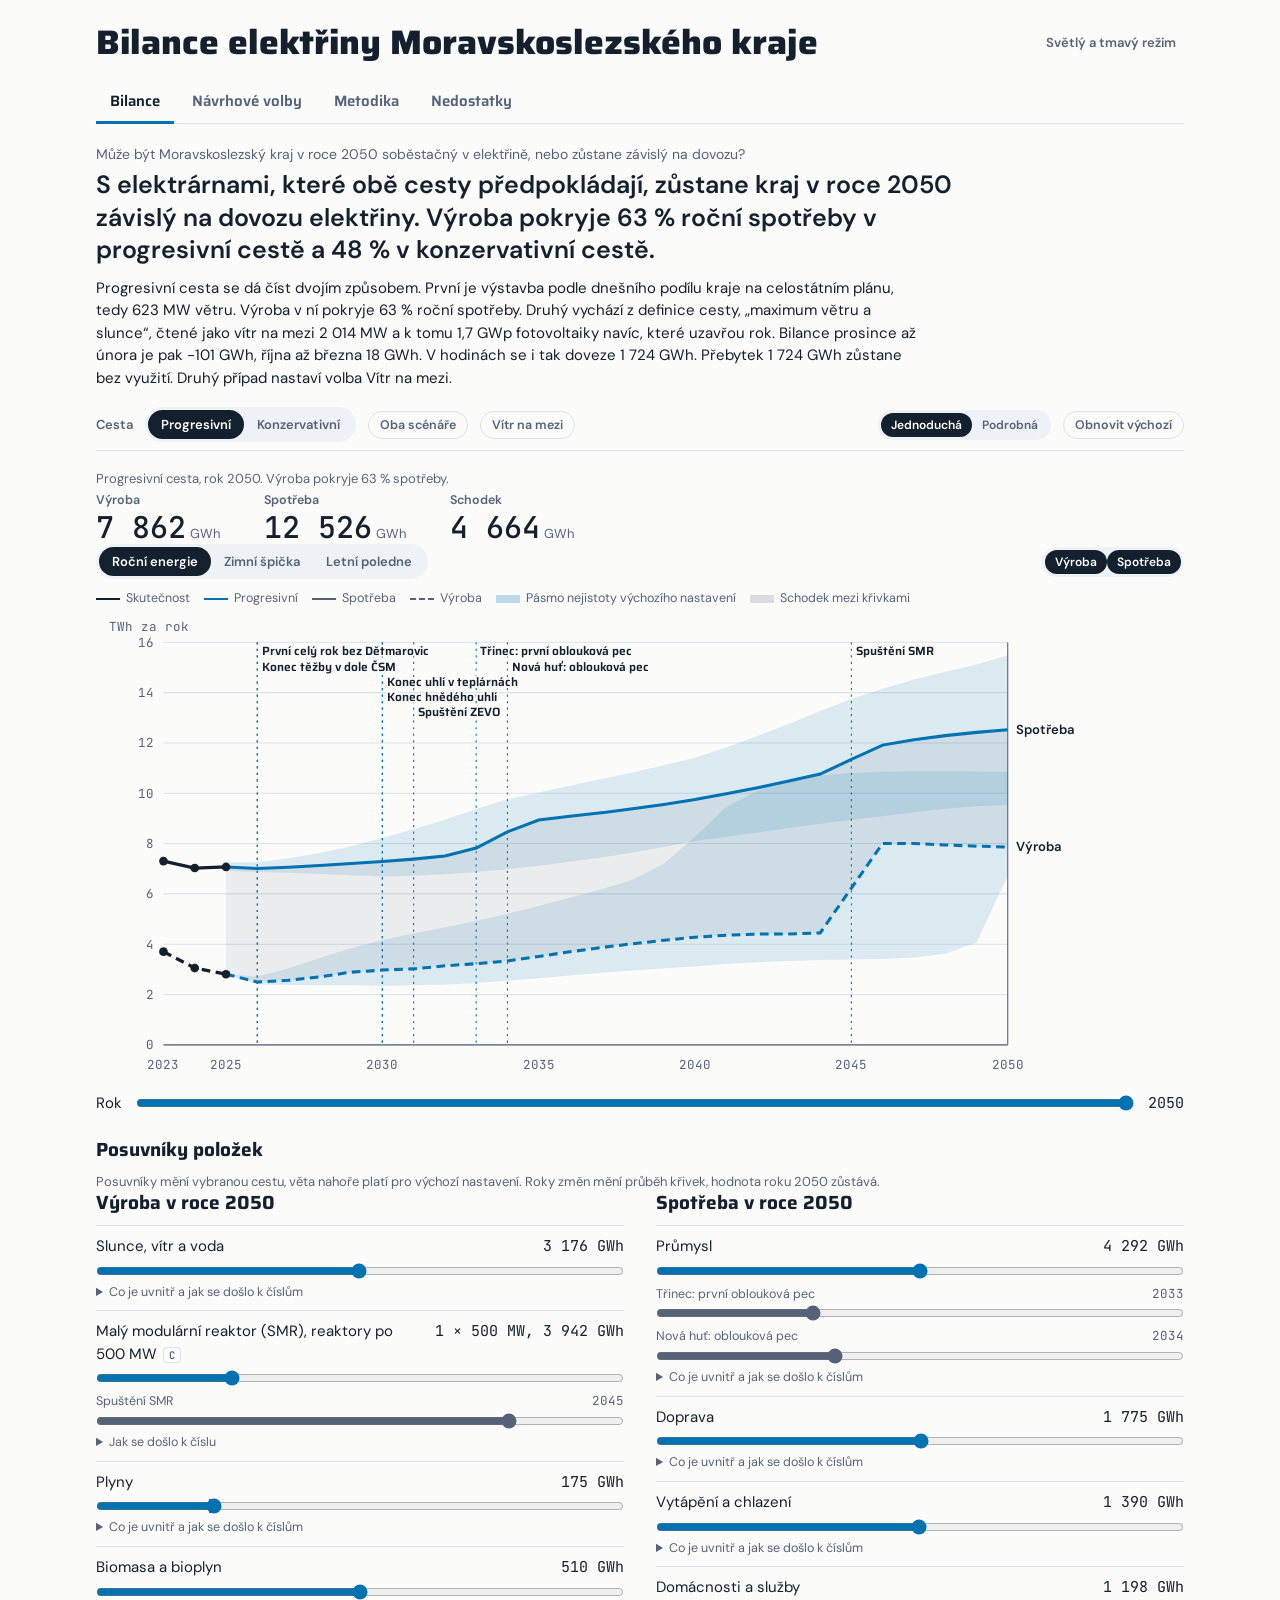
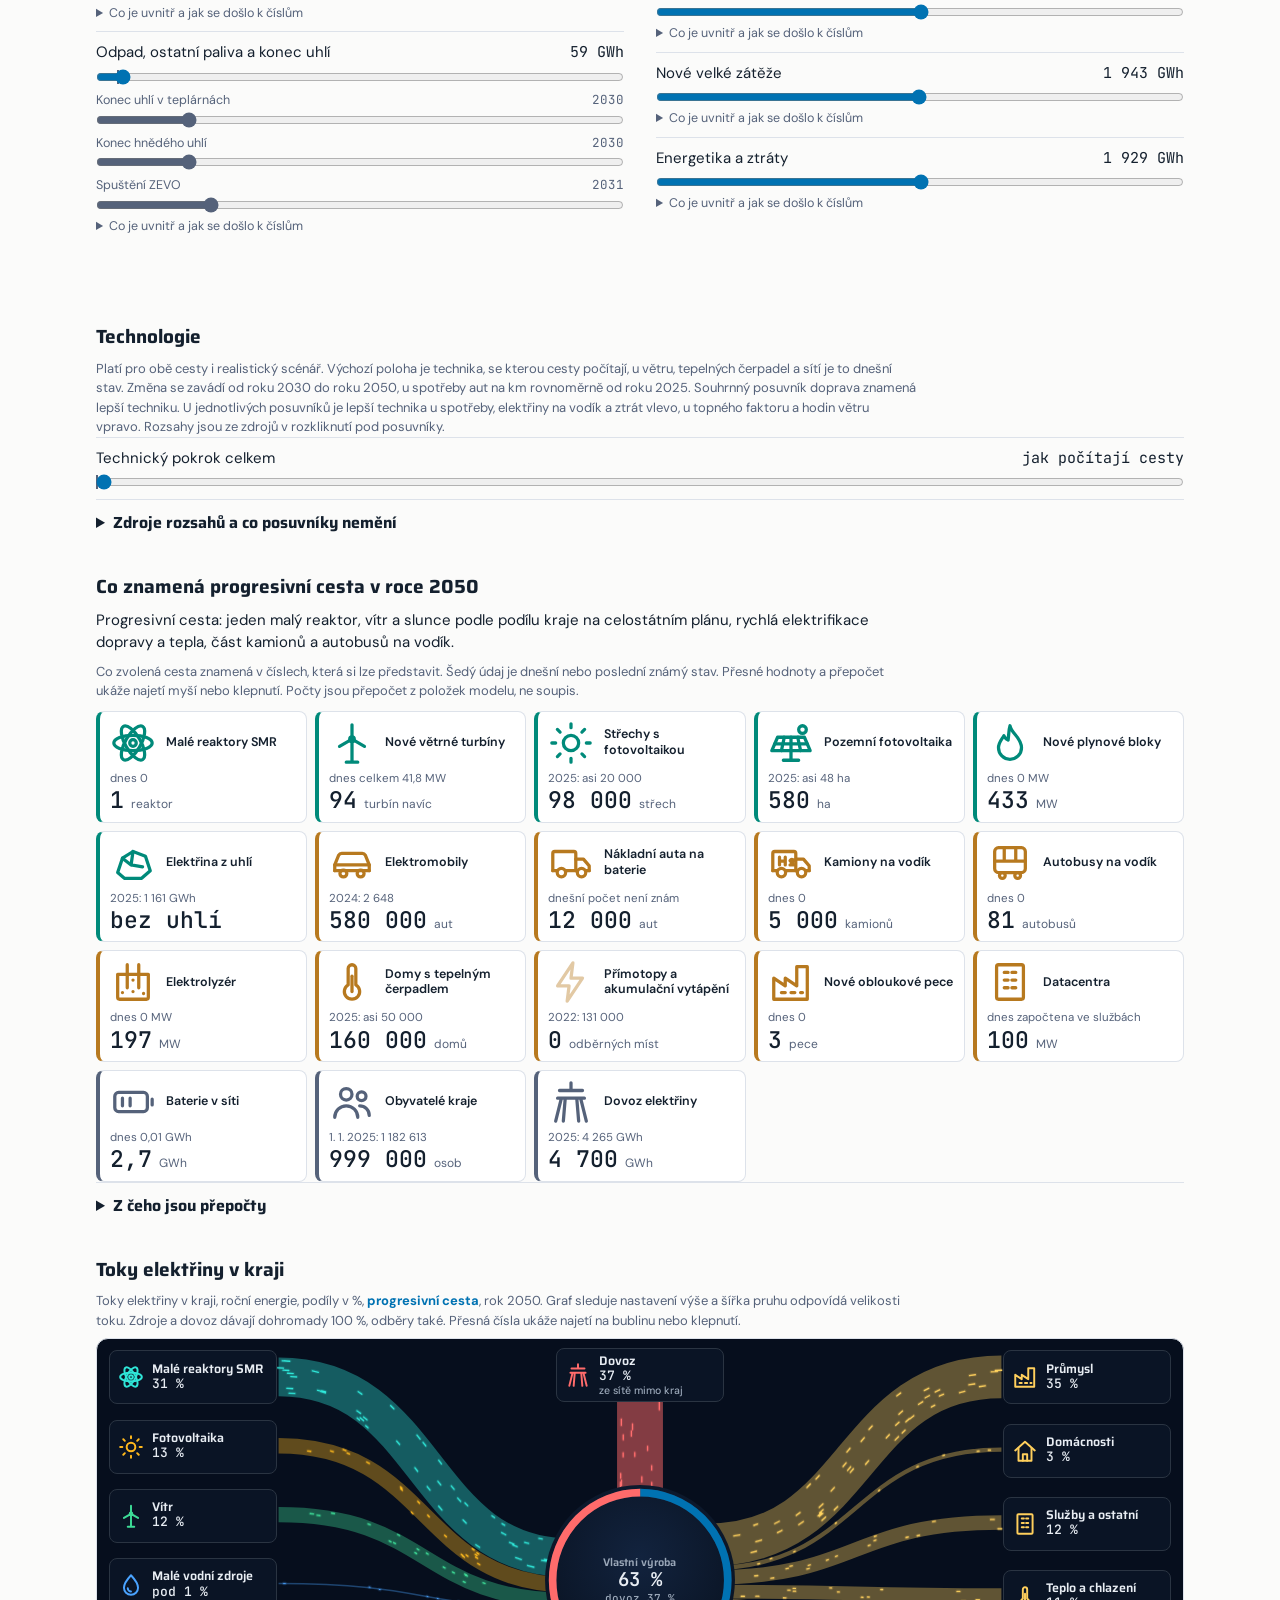
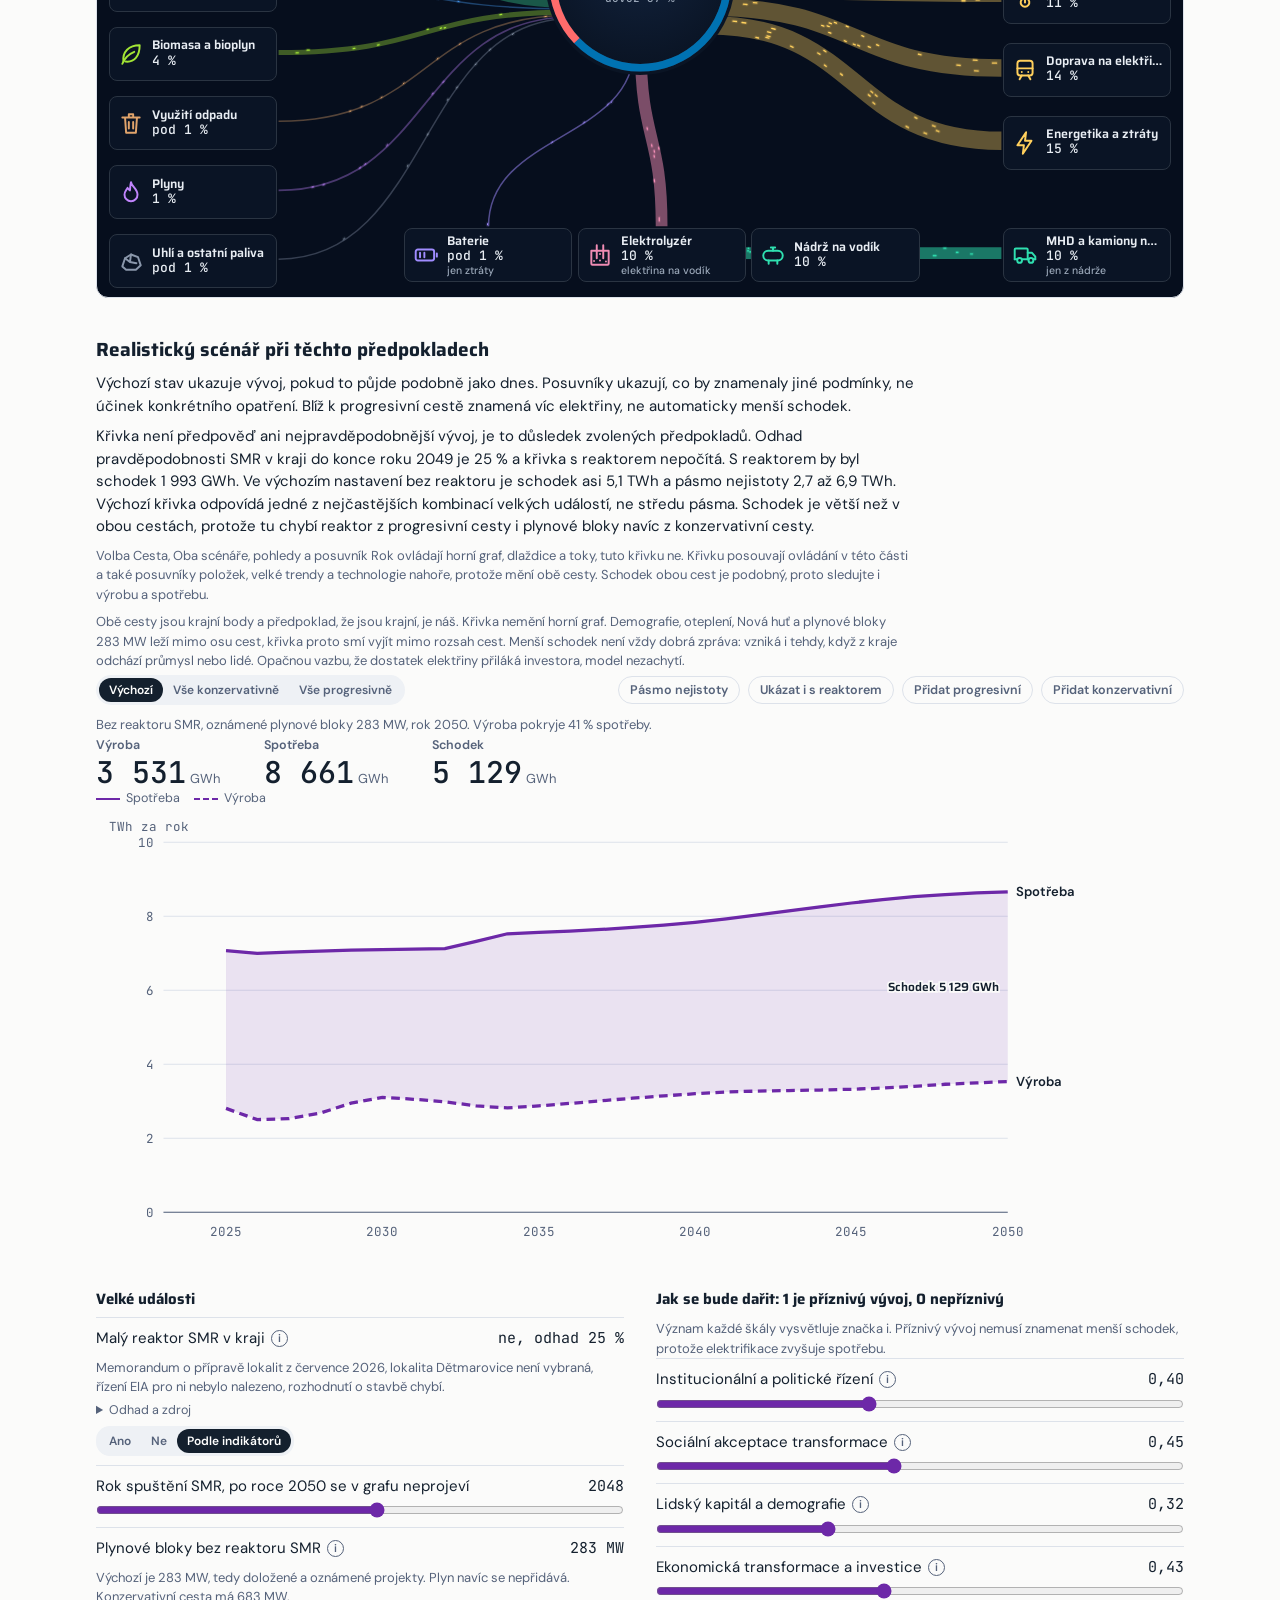
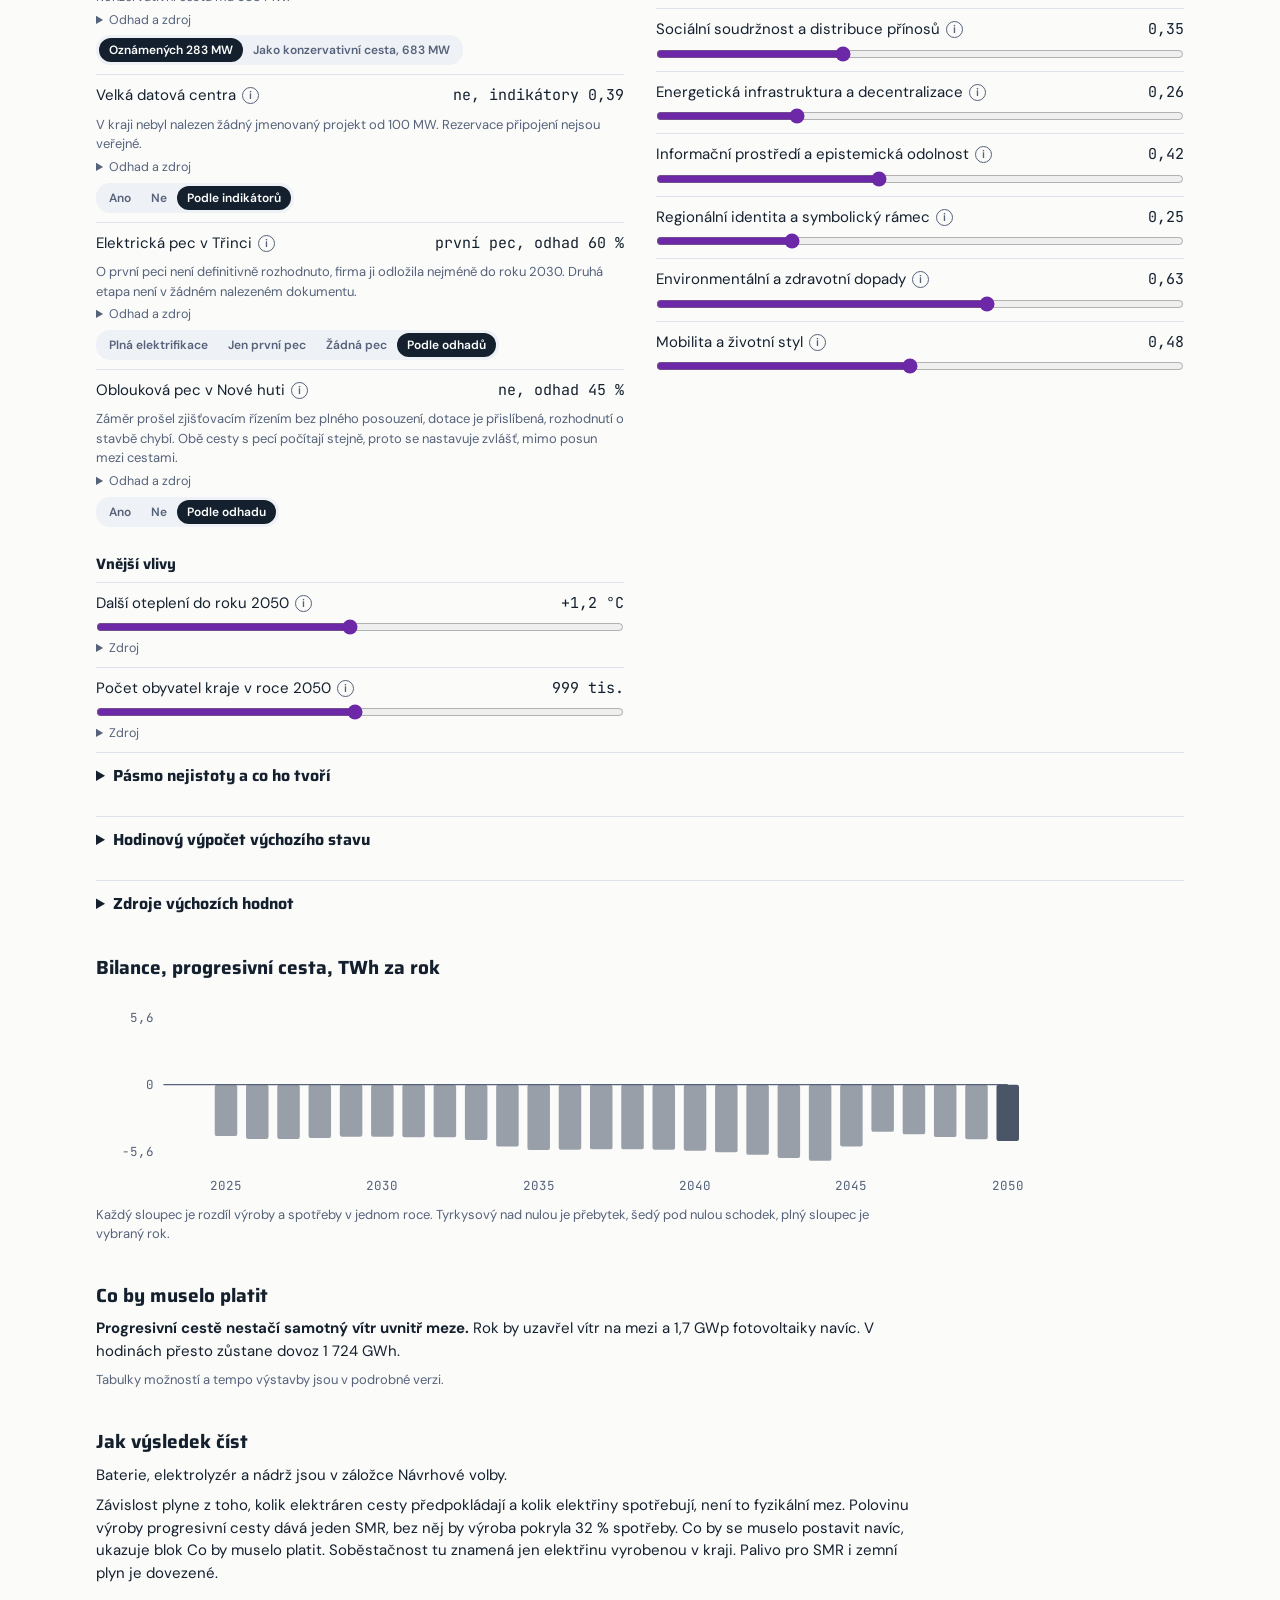
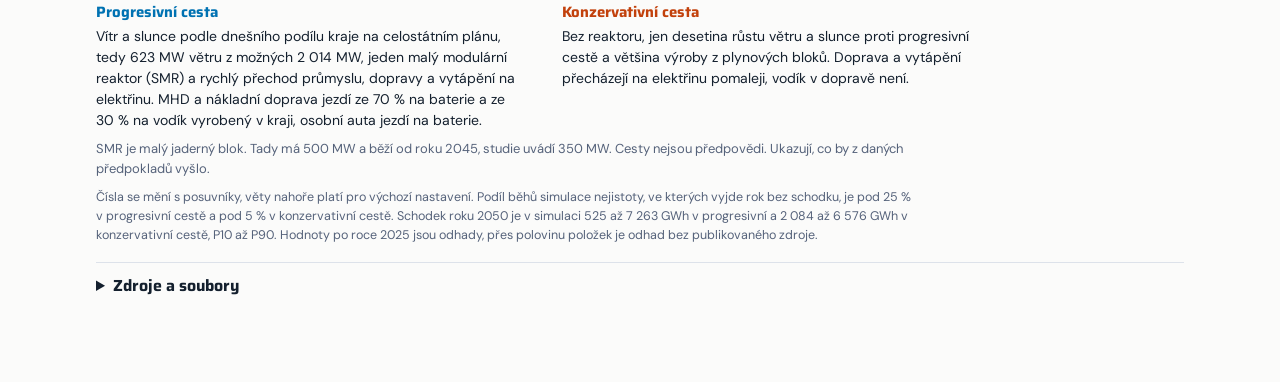
==== commit e22cdbe9: "Ztráty v sítích: poznámka o Lucembursku se zdrojem Co-Authored-By: Claude Opus 5.5 <noreply@anthropi" ====
--- a/index.html
+++ b/index.html
@@ -1389,7 +1389,7 @@
     src:"Dnes účinnost 63 %, asi 53 kWh/kg: IEA, Global Hydrogen Review 2025, příloha s předpoklady, https://iea.blob.core.windows.net/assets/15673ab3-a86a-4434-bff4-490bb42d3563/GlobalHydrogenReview2025AssumptionsAnnex.pdf . Rok 2050 43,8 kWh/kg: IRENA, Green hydrogen cost reduction 2020, tabulka 6, https://www.irena.org/-/media/Files/IRENA/Agency/Publication/2020/Dec/IRENA_Green_hydrogen_cost_2020.pdf . Progresivní cesta počítá s 48,26 kWh/kg v roce 2050."},
   {name:"vitr", def:2471, label:"Plné hodiny větrných elektráren v roce 2050", min:2471, max:2900, step:1, today:2471, best:2800, show:v => NF.format(v) + " h",
     src:"Dnes 2 471 hodin, měřeno v kraji. Rok 2050: růst o 0,5 % ročně, který předpokládá Fraunhofer ISE 2024 pro nové turbíny, dá asi 2 800 hodin, https://www.ise.fraunhofer.de/content/dam/ise/de/documents/publications/studies/DE2024_ISE_Studie_Stromgestehungskosten_Erneuerbare_Energien.pdf . Stejný instalovaný výkon pak vyrobí víc, počet turbín se nemění."},
-  {name:"ztraty", def:3.547, label:"Ztráty v sítích v roce 2050, podíl z dodávky", min:2.5, max:4, step:0.001, today:3.547, best:2.61, show:v => new Intl.NumberFormat("cs-CZ", {maximumFractionDigits:3}).format(v) + " %",
+  {name:"ztraty", def:3.547, label:"Ztráty v sítích v roce 2050, podíl z dodávky", min:2.5, max:4, step:0.001, today:3.547, best:2.61, note:'Nejnižší ztráty v Evropě má dnes Lucembursko, 2,61 %. Česko má 3,94 %, obojí za rok 2022 a z energie dodané do sítě: <a href="https://www.ceer.eu/wp-content/uploads/2025/02/3rd-CEER-Report-on-Power-Losses.pdf" target="_blank" rel="noopener">CEER, 3. zpráva o ztrátách, tabulka 20</a>.', show:v => new Intl.NumberFormat("cs-CZ", {maximumFractionDigits:3}).format(v) + " %",
     src:"Dnes 3,547 % podle Dopadové studie. Česko 3,94 % a nejnižší v Evropě Lucembursko 2,61 %, vše v roce 2022: CEER, 3. zpráva o ztrátách, tabulka 20, https://www.ceer.eu/wp-content/uploads/2025/02/3rd-CEER-Report-on-Power-Losses.pdf . CEER počítá podíl z energie dodané do sítě, ne ze stejného základu. Ztráty závisí i na provozovateli sítě, nejen na technice."},
 ];
 function techDefaults(){
@@ -1426,12 +1426,12 @@
   K.H2_TAB = {...K.H2_TAB, v:{...K.H2_TAB.v, kwh:K.H2_TAB.v.kwh.map(x => x * fH)}};
   return K;
 }
-function techSlider(label, min, max, step, value, def, show, onInput, disabled){
+function techSlider(label, min, max, step, value, def, show, onInput, disabled, note){
   const span = max - min, pct = v => ((v - min) / span * 100).toFixed(2) + "%";
   const row = document.createElement("div");
   row.className = "item";
   row.innerHTML = `<div class="top"><span>${esc(label)}</span><span class="val mono"></span></div>` +
-    `<div class="track"><span class="def" style="left:${pct(def)}"></span><input type="range" min="${min}" max="${max}" step="${step}" aria-label="${esc(label)}"></div>`;
+    `<div class="track"><span class="def" style="left:${pct(def)}"></span><input type="range" min="${min}" max="${max}" step="${step}" aria-label="${esc(label)}"></div>` + (note ? `<p class="viewnote">${note}</p>` : "");
   const input = row.querySelector("input"), val = row.querySelector(".val");
   input.value = value; input.disabled = !!disabled; val.textContent = show(value);
   input.addEventListener("input", () => { val.textContent = show(Number(input.value)); onInput(Number(input.value)); });
@@ -1454,7 +1454,7 @@
       const aggVal = agg.querySelector(".val"); if(aggVal) aggVal.textContent = "vlastní nastavení";
       if(ui.trend) drawTrends();
       refresh();
-    }, off));
+    }, off, ui.note));
   }
   $("techSrc").innerHTML = `<ul class="flaws">` + TECH_UI.map(ui => `<li><b>${esc(ui.label)}.</b> ${link(ui.src)}</li>`).join("") + `</ul>` +
     `<p class="plain">Souhrnný posuvník posune všech šest hodnot od výchozí polohy k nejlepší hodnotě, kterou zdroje uvádějí. U ztrát v sítích je to dnešní nejnižší hodnota v Evropě. Jednotlivé posuvníky jsou v podrobné verzi. Spotřebu aut na km sdílí panel s velkými trendy.</p>` +
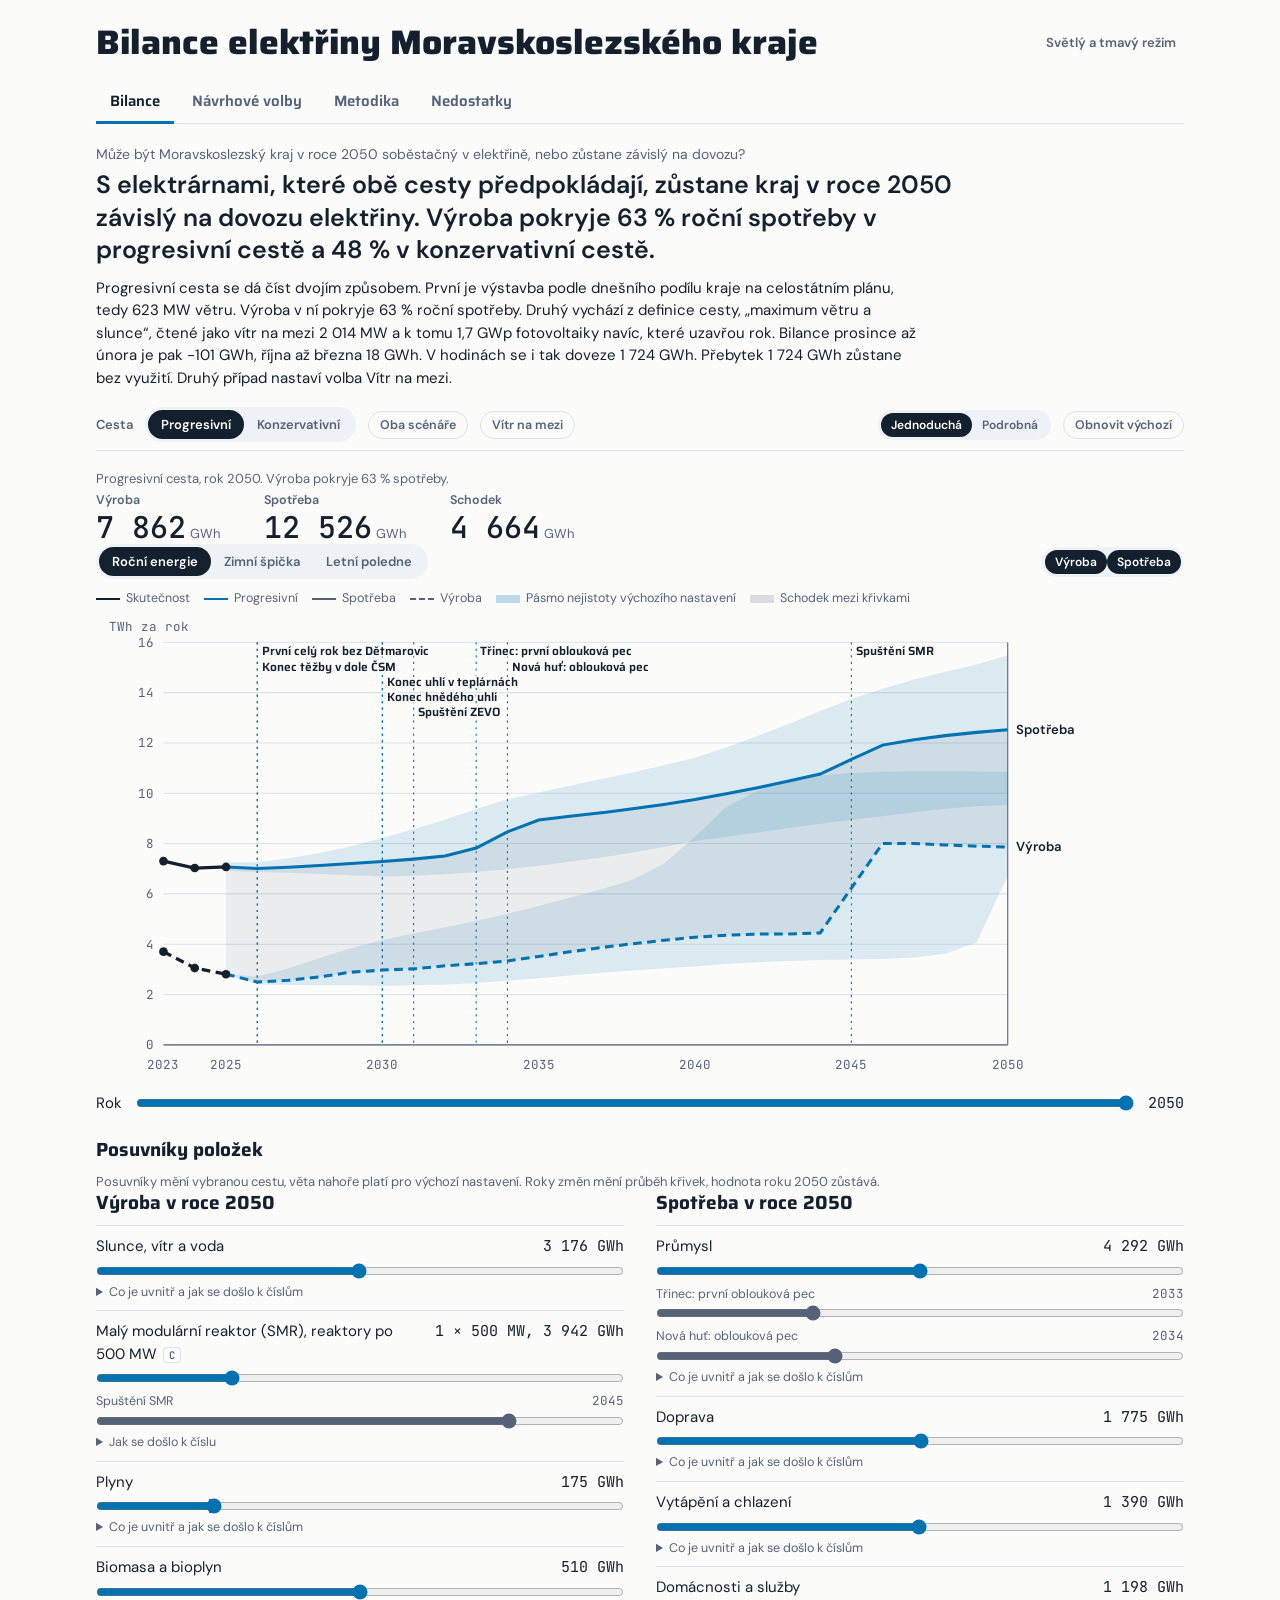
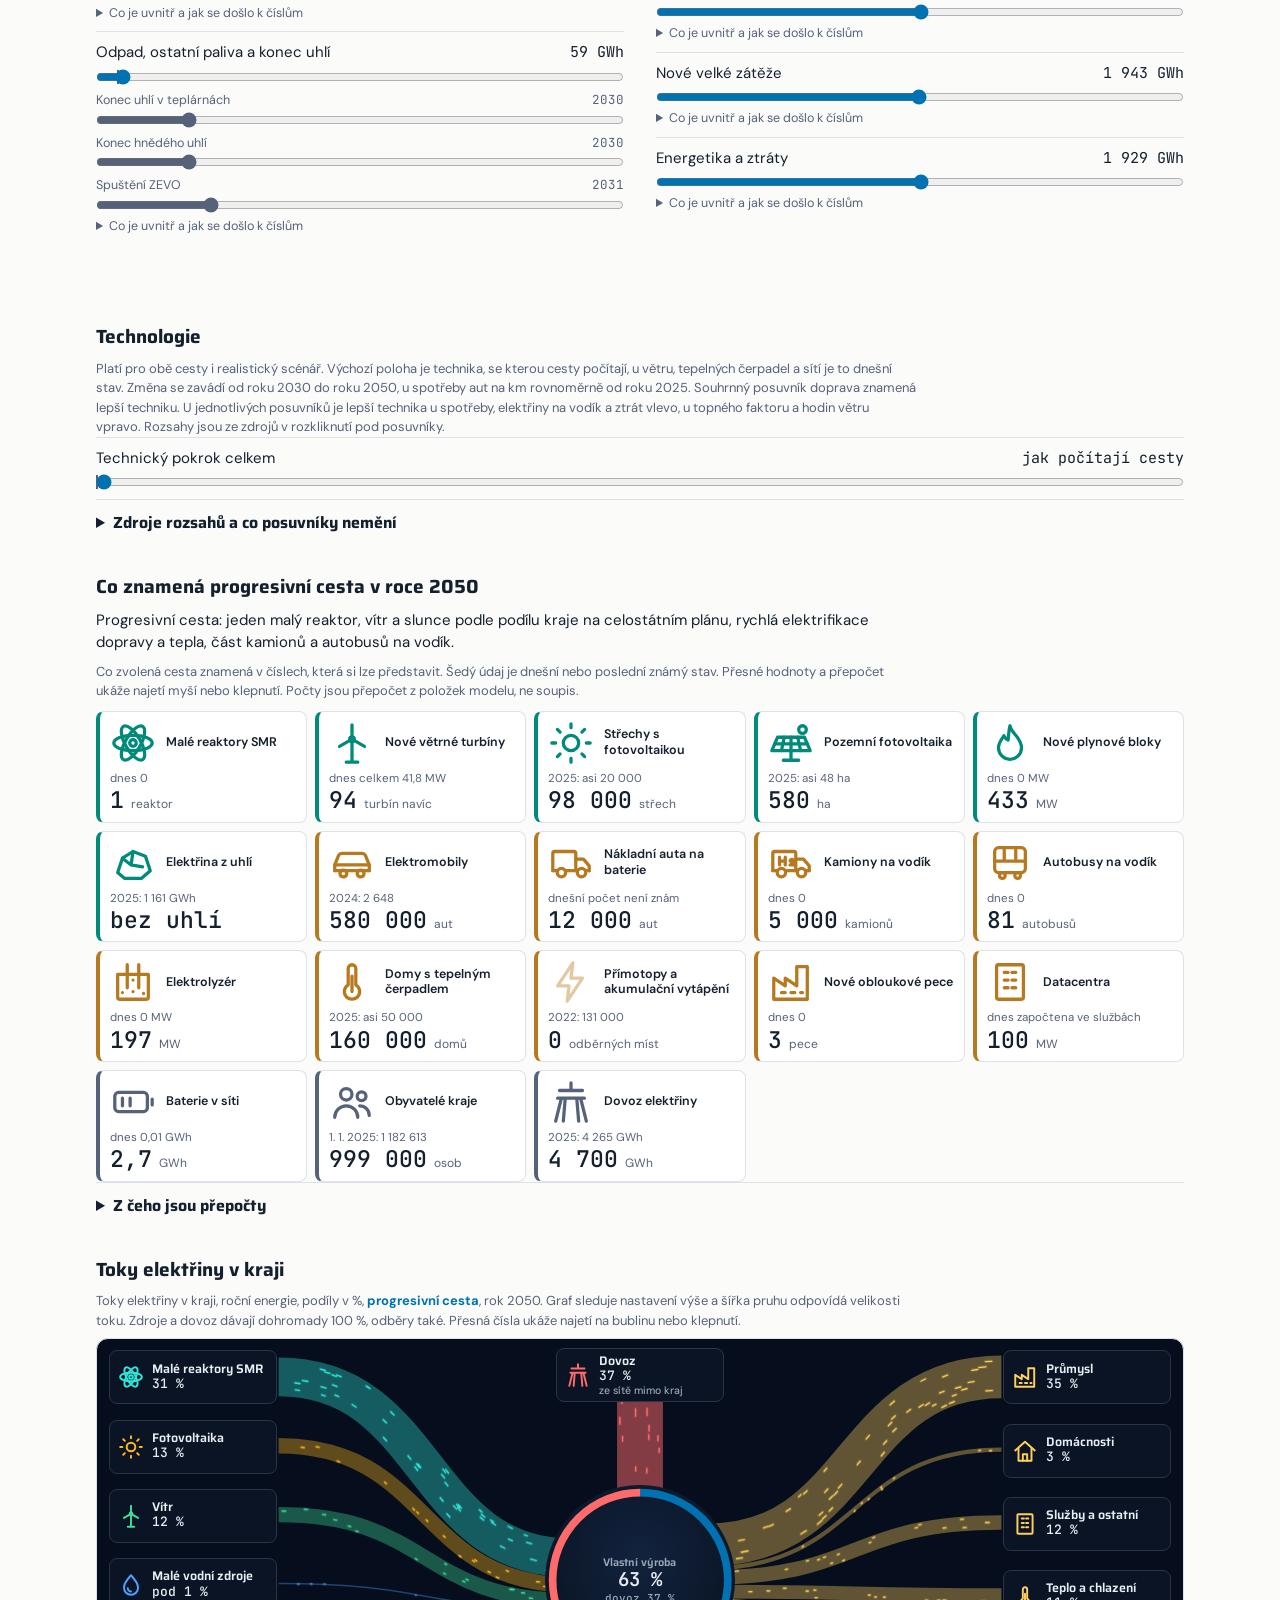
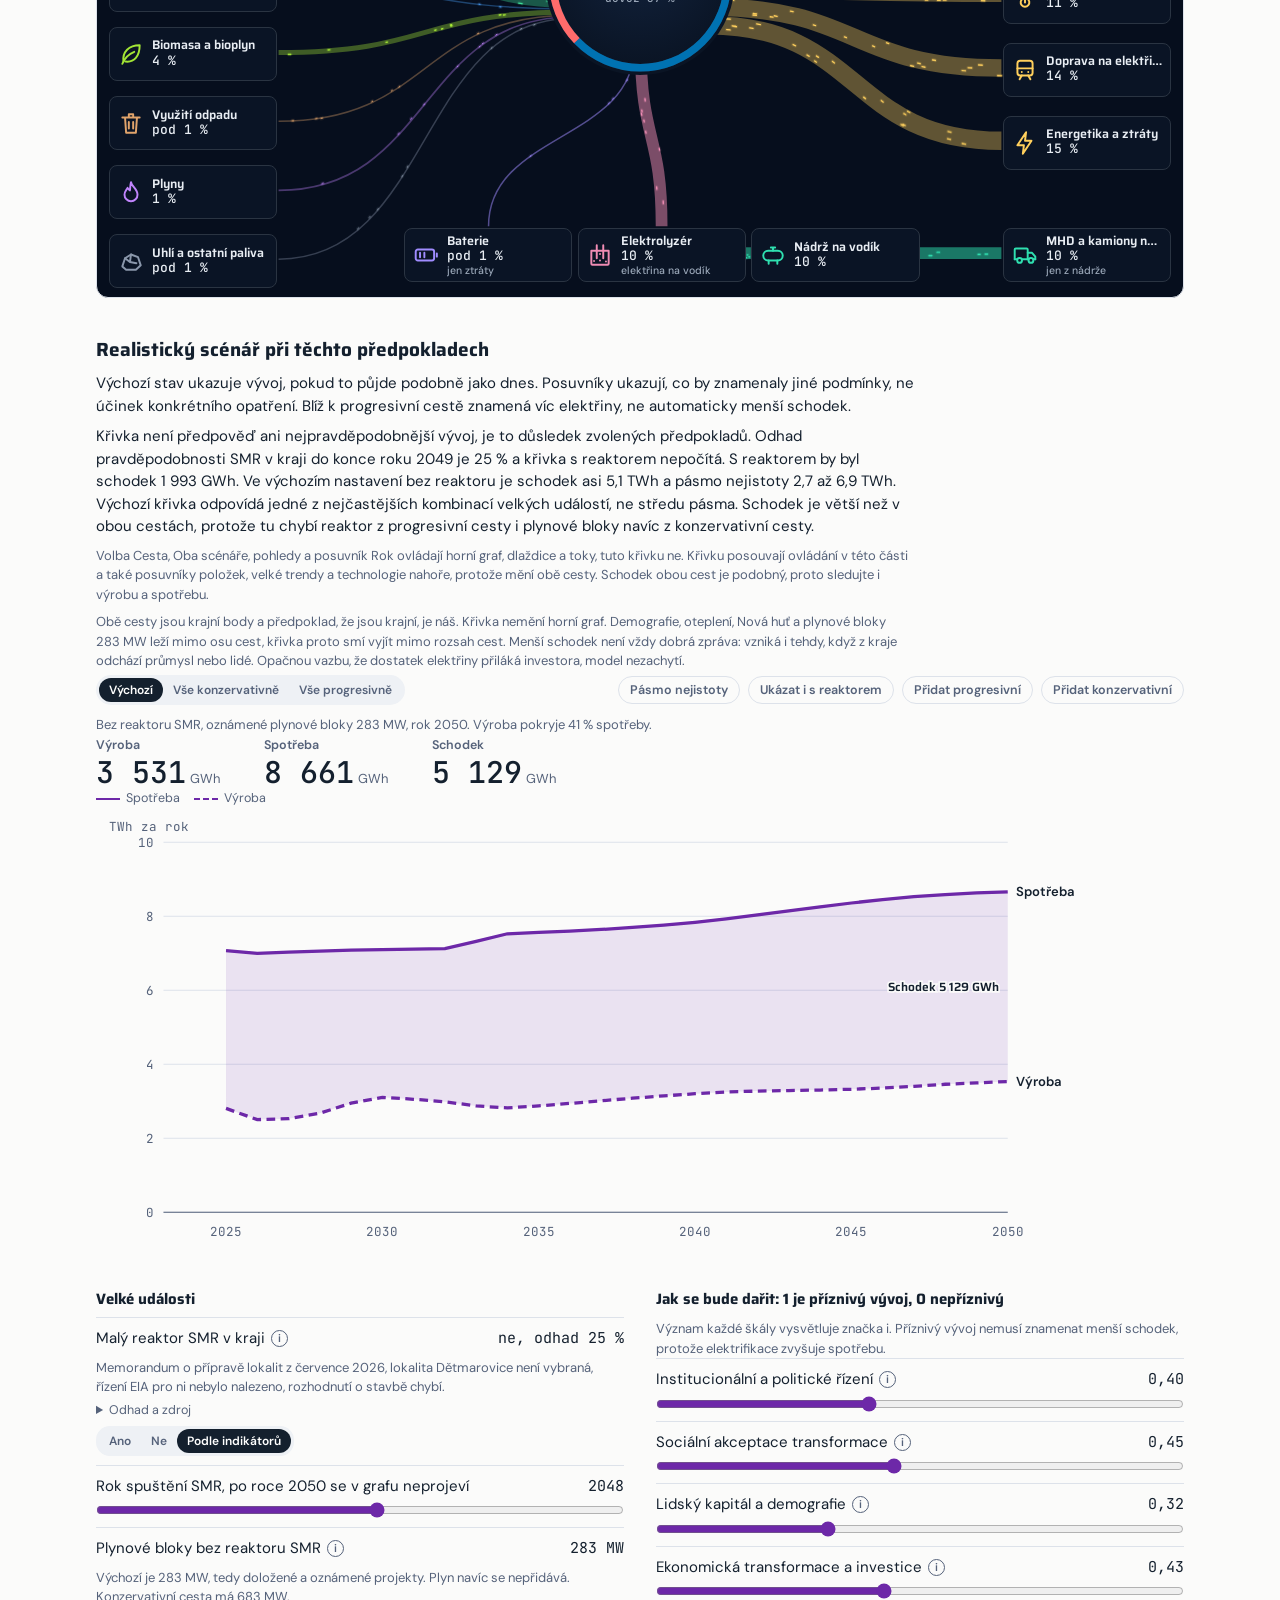
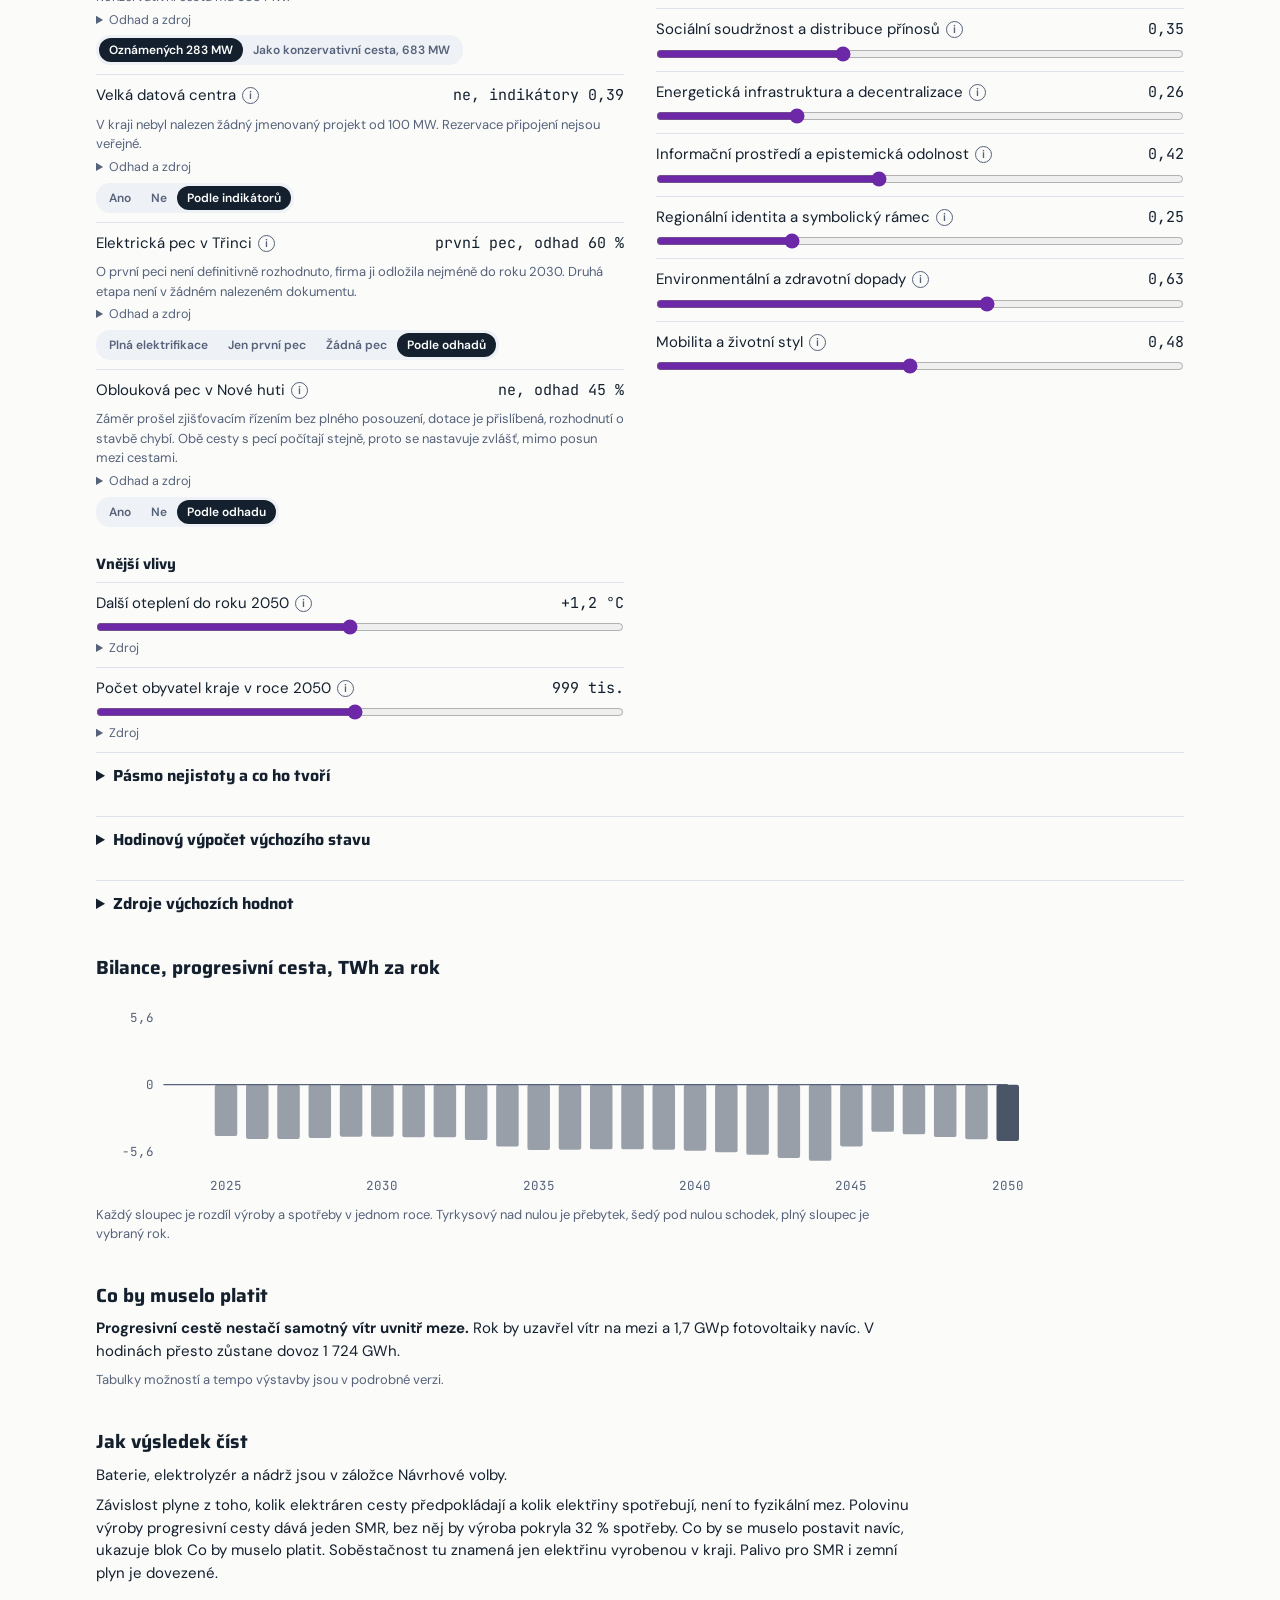
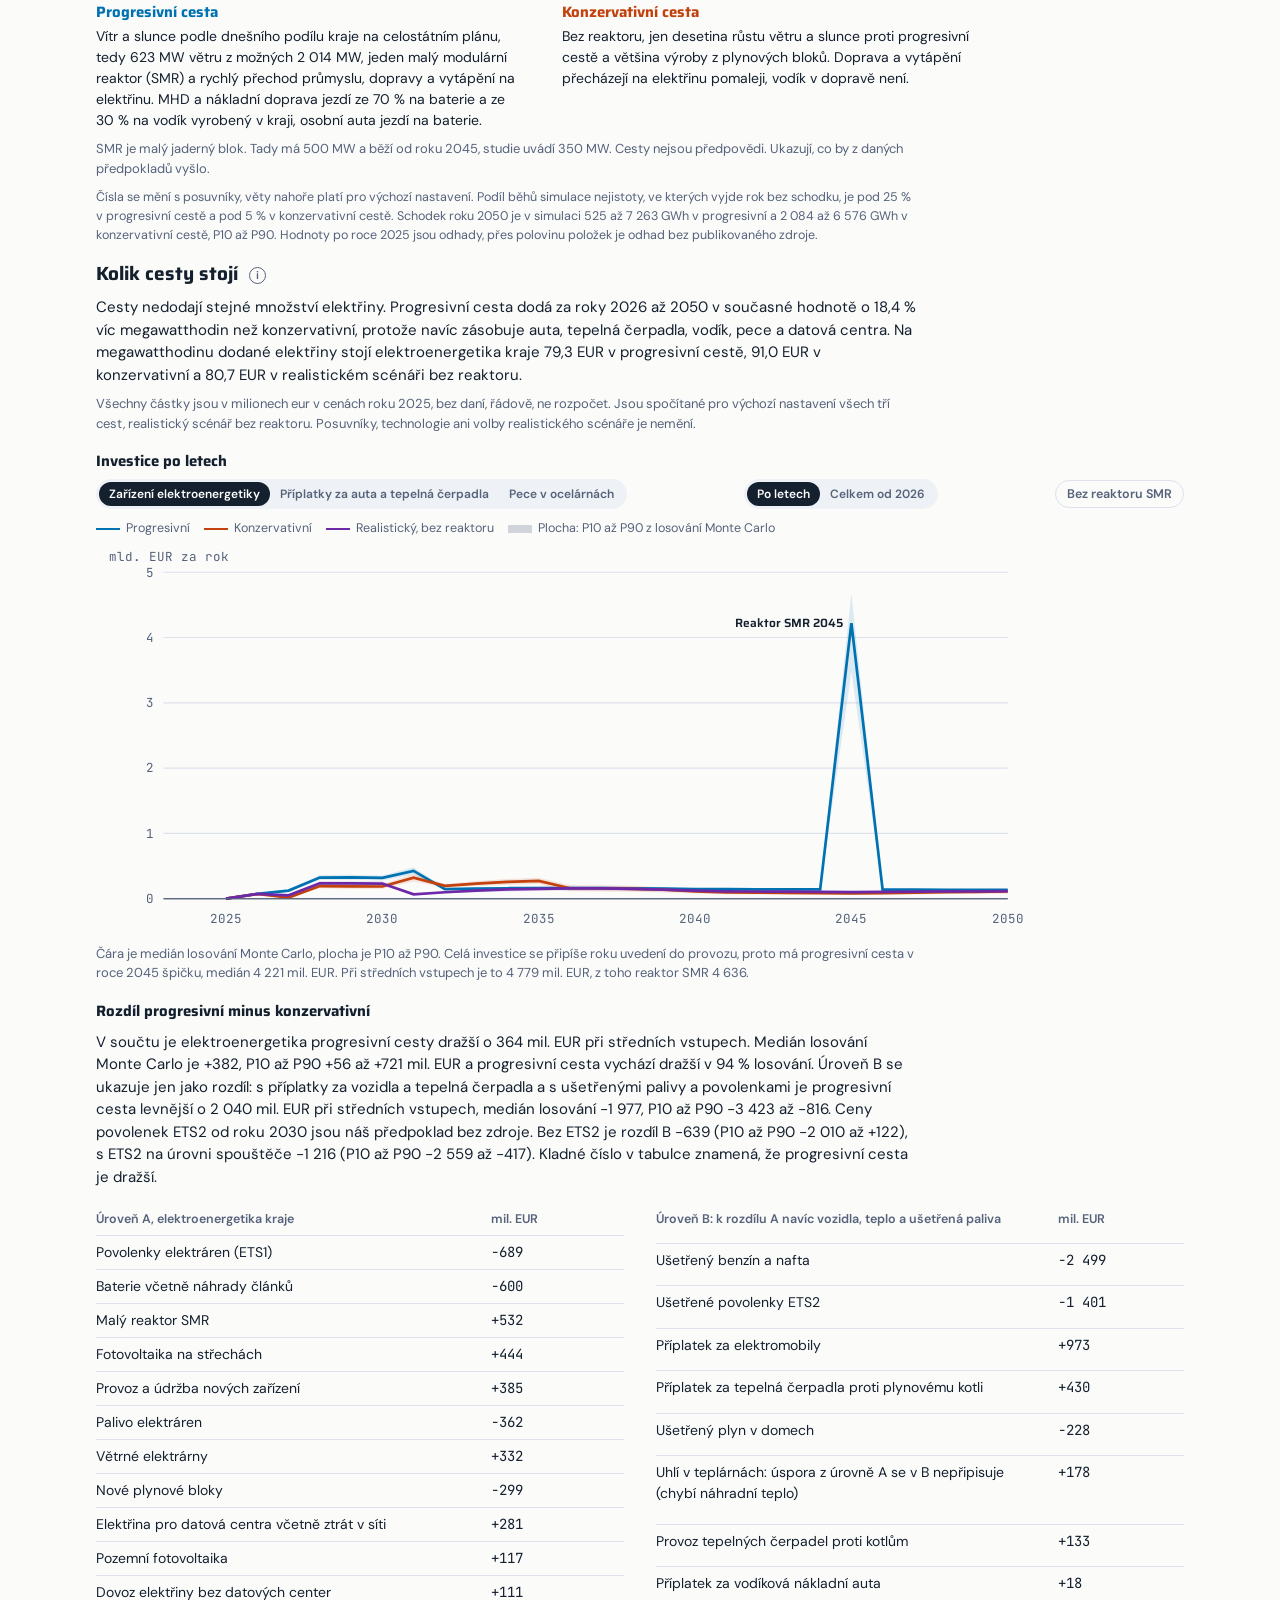
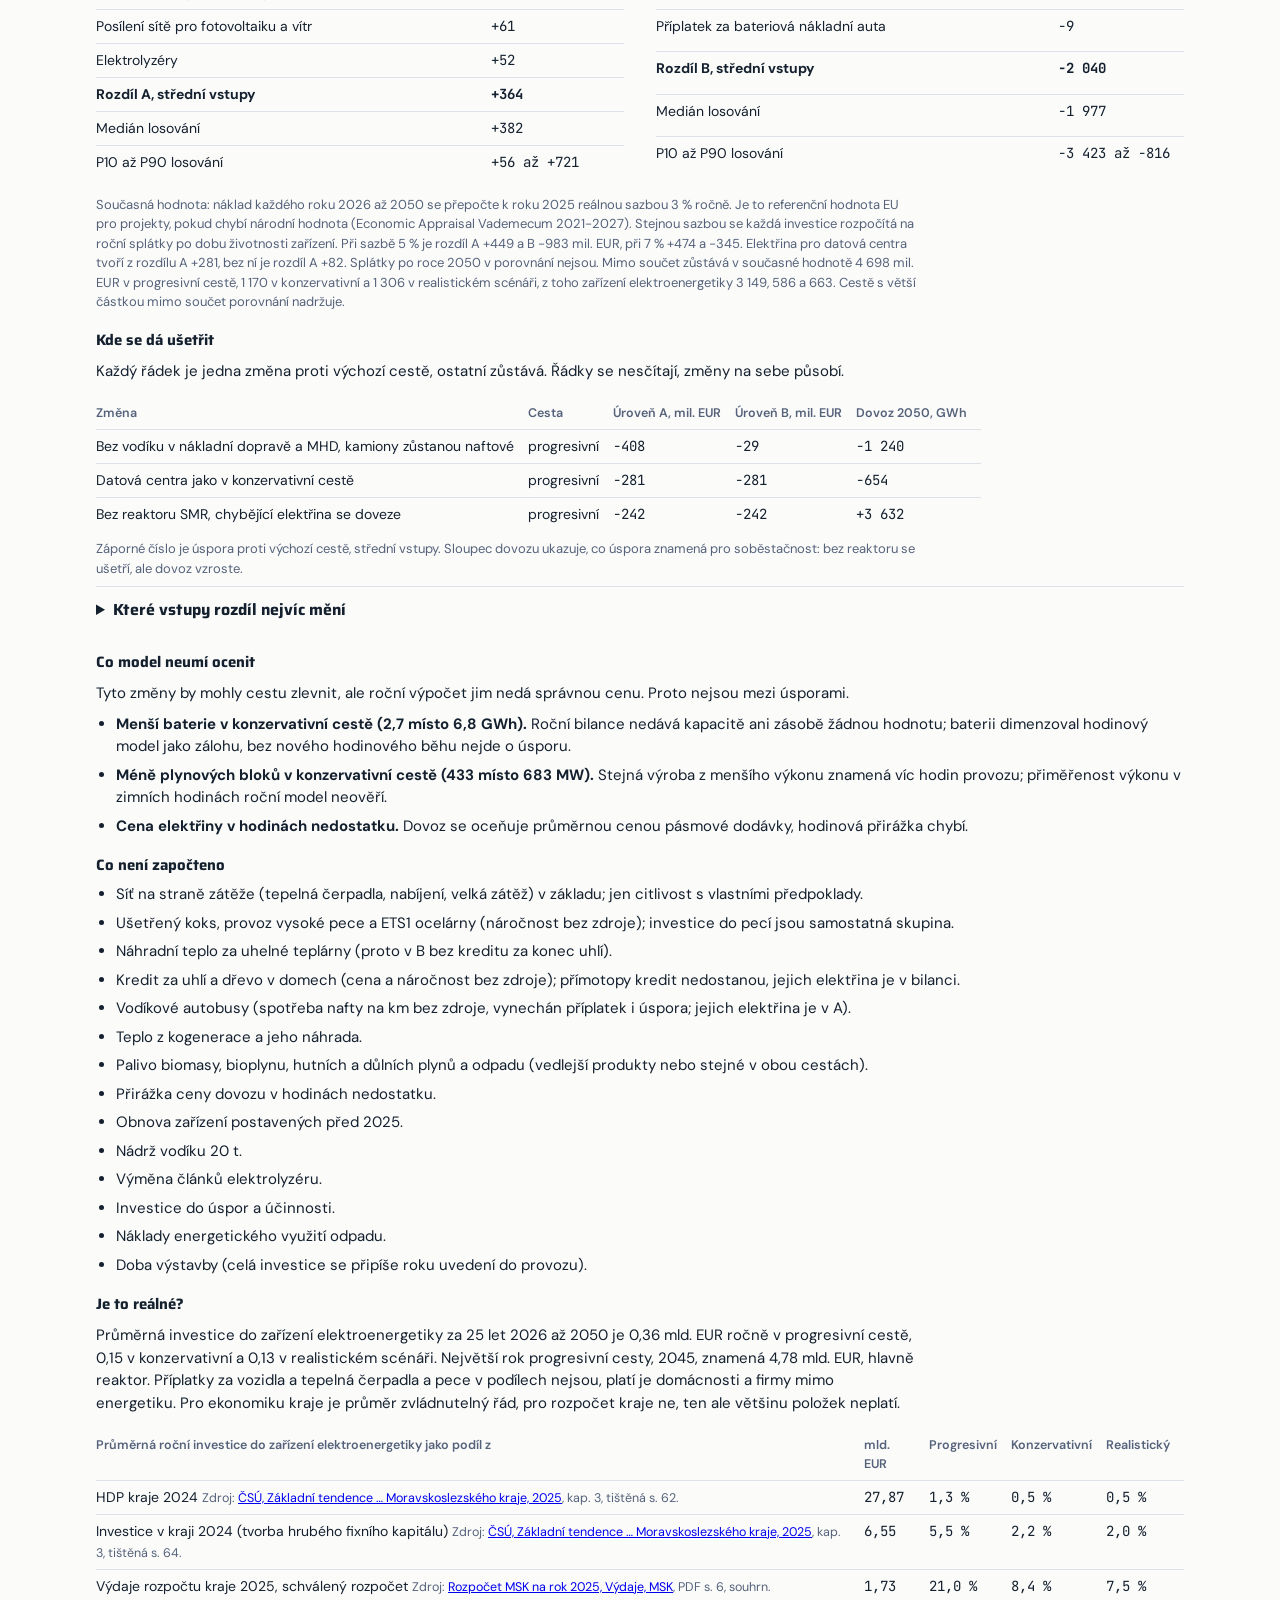
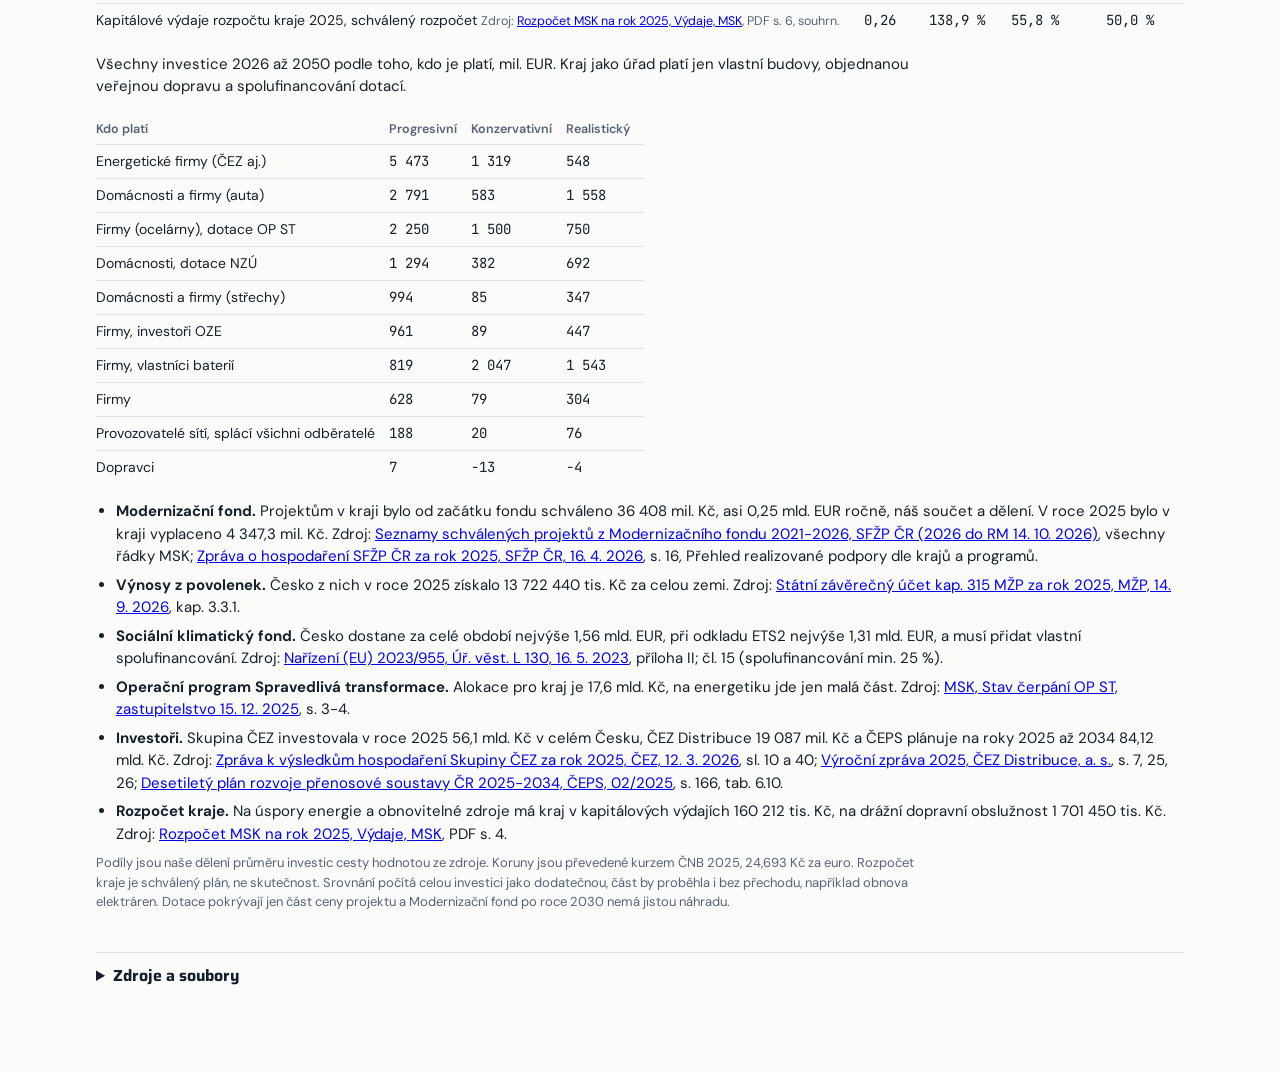
==== commit 8358a2c9: "Ekonomika cest: investice po letech, náklady, srovnání s rozpočtem kraje Co-Authored-By: Claude Opus" ====
--- a/index.html
+++ b/index.html
@@ -228,6 +228,7 @@
 #tip div{display:flex;justify-content:space-between;gap:14px}
 footer{color:var(--muted);font-size:12.5px;margin-top:24px}
 @media (prefers-reduced-motion:reduce){*{transition:none!important}}
+@media (max-width:640px){.econtab,.econtab tbody,.econtab tr,.econtab td{display:block;width:100%}.econtab tr:first-child{display:none}.econtab tr{padding:6px 0;border-top:1px solid var(--line)}.econtab td{border:0;padding:2px 0}.econtab td:first-child{font-weight:600}.econtab td:not(:first-child)::before{content:attr(data-k) ": ";color:var(--muted);font:600 12.5px "DM Sans",sans-serif}}
 #flowStage{position:relative;width:100%;height:540px;border:1px solid var(--line);border-radius:12px;overflow:hidden;background:#060e1d;color:#e8edf3;touch-action:pan-y;margin-top:8px}
 #flowRibbons,#flowCanvas{position:absolute;inset:0;width:100%;height:100%;pointer-events:none}
 .fband{fill:none;stroke-linecap:butt}
@@ -442,6 +443,47 @@
   <p class="viewnote">SMR je malý jaderný blok. Tady má 500 MW a běží od roku 2045, studie uvádí 350 MW. Cesty nejsou předpovědi. Ukazují, co by z daných předpokladů vyšlo.</p>
   <p class="notice">Čísla se mění s posuvníky, věty nahoře platí pro výchozí nastavení. Podíl běhů simulace nejistoty, ve kterých vyjde rok bez schodku, je pod 25 % v progresivní cestě a pod 5 % v konzervativní cestě. Schodek roku 2050 je v simulaci 525 až 7 263 GWh v progresivní a 2 084 až 6 576 GWh v konzervativní cestě, P10 až P90. Hodnoty po roce 2025 jsou odhady, přes polovinu položek je odhad bez publikovaného zdroje.</p>
 </section>
+<section class="card" id="econCard">
+  <div class="sechead"><h2>Kolik cesty stojí <span id="econInfo"></span></h2></div>
+  <p class="plain" id="econLead"></p>
+  <p class="viewnote">Všechny částky jsou v milionech eur v cenách roku 2025, bez daní, řádově, ne rozpočet. Jsou spočítané pro výchozí nastavení všech tří cest, realistický scénář bez reaktoru. Posuvníky, technologie ani volby realistického scénáře je nemění.</p>
+  <h3 class="realh">Investice po letech</h3>
+  <div class="toggles">
+    <div class="pills small" role="group" aria-label="Skupina investic">
+      <span class="tipwrap"><button id="econGrpElektro" aria-pressed="true">Zařízení elektroenergetiky</button><span class="bubble" role="tooltip">Elektrárny, baterie, elektrolyzéry a posílení sítě. Jen u nich je spočítané pásmo nejistoty.</span></span>
+      <span class="tipwrap"><button id="econGrpPriplatky" aria-pressed="false">Příplatky za auta a tepelná čerpadla</button><span class="bubble" role="tooltip">Kolik stojí elektromobil, elektrické nákladní auto nebo tepelné čerpadlo navíc proti spalovací technice.</span></span>
+      <span class="tipwrap"><button id="econGrpPece" aria-pressed="false">Pece v ocelárnách</button><span class="bubble r" role="tooltip">Elektrické pece jsou samostatná skupina mimo obě úrovně nákladů.</span></span>
+    </div>
+    <div class="pills small" role="group" aria-label="Investice po letech nebo celkem">
+      <span class="tipwrap"><button id="econYear" aria-pressed="true">Po letech</button><span class="bubble r" role="tooltip">Kolik se v daném roce zaplatí za nová zařízení.</span></span>
+      <span class="tipwrap"><button id="econCum" aria-pressed="false">Celkem od 2026</button><span class="bubble r" role="tooltip">Součet investic od roku 2026 do daného roku. Pásmo nejistoty se pro součet neukazuje.</span></span>
+    </div>
+    <span class="tipwrap" id="econNoSmrWrap"><button class="chip" id="econNoSmr" aria-pressed="false">Bez reaktoru SMR</button><span class="bubble r" role="tooltip">Odečte investici do reaktoru, aby byly vidět ostatní roky. Pásmo pro tento pohled spočítané není.</span></span>
+  </div>
+  <div class="legend" id="econLegend"></div>
+  <div id="econMain"></div>
+  <p class="viewnote" id="econCaption"></p>
+  <h3 class="realh">Rozdíl progresivní minus konzervativní</h3>
+  <p class="plain" id="econDiffLead"></p>
+  <div class="tablewrap" id="econDiff"></div>
+  <p class="viewnote" id="econRate"></p>
+  <h3 class="realh">Kde se dá ušetřit</h3>
+  <p class="plain">Každý řádek je jedna změna proti výchozí cestě, ostatní zůstává. Řádky se nesčítají, změny na sebe působí.</p>
+  <div class="tablewrap" id="econLevers"></div>
+  <details class="box" id="econInputsBox"><summary>Které vstupy rozdíl nejvíc mění</summary><div id="econInputs"></div></details>
+  <h3 class="realh">Co model neumí ocenit</h3>
+  <p class="plain">Tyto změny by mohly cestu zlevnit, ale roční výpočet jim nedá správnou cenu. Proto nejsou mezi úsporami.</p>
+  <ul class="flaws" id="econNeumi"></ul>
+  <h3 class="realh">Co není započteno</h3>
+  <ul class="flaws" id="econChybi"></ul>
+  <h3 class="realh">Je to reálné?</h3>
+  <p class="plain" id="econRealLead"></p>
+  <div class="tablewrap" id="econCompare"></div>
+  <p class="plain" id="econPayLead"></p>
+  <div class="tablewrap" id="econPay"></div>
+  <ul class="flaws" id="econFunds"></ul>
+  <p class="viewnote" id="econFinNote"></p>
+</section>
 </div>
 <div id="tab-volby" hidden>
 <article class="method wide">
@@ -507,7 +549,7 @@
 
   <section class="card">
     <h2>Dlaždice a zamčený graf</h2>
-    <p>Dlaždice přepisují položky zvolené cesty na věci, které si lze představit: počty turbín, aut nebo domů. Počítají se ze stejných čísel jako graf, s posuvníky se mění. Je to přepočet, ne soupis. Plynové bloky a baterie mají velikost danou cestou a rokem, posuvníky je nemění. Počet nákladních aut stojí na úsudku 60 000 km za rok. U zařízení, kde na to je zdroj, bublina ukáže řádovou cenu výstavby, bez součtu. Při posouvání stránky přes posuvníky se horní graf zmenší a zůstane nahoře, aby bylo vidět, co posuvník dělá. Stejně se chová graf realistického scénáře.</p>
+    <p>Dlaždice přepisují položky zvolené cesty na věci, které si lze představit: počty turbín, aut nebo domů. Počítají se ze stejných čísel jako graf, s posuvníky se mění. Je to přepočet, ne soupis. Plynové bloky a baterie mají velikost danou cestou a rokem, posuvníky je nemění. Počet nákladních aut stojí na úsudku 60 000 km za rok. U zařízení, kde na to je zdroj, bublina ukáže řádovou cenu výstavby jednoho zařízení. Součty jsou v části Kolik cesty stojí. Při posouvání stránky přes posuvníky se horní graf zmenší a zůstane nahoře, aby bylo vidět, co posuvník dělá. Stejně se chová graf realistického scénáře.</p>
   </section>
 
   <section class="card">
@@ -637,6 +679,22 @@
     <details class="more"><summary>Podrobnosti</summary>
       <p>1 281 MW je průměrné zatížení. Žádný zdroj neuvádí kritickou zátěž kraje v MW, proto je podíl jen ukázka.</p>
       <div class="tablewrap"><table class="grades"><tr><th>Podíl zatížení</th><th>2 h</th><th>6 h</th><th>12 h</th><th>24 h</th><th>72 h</th></tr><tr><td>1 %</td><td class="n">0,03</td><td class="n">0,08</td><td class="n">0,15</td><td class="n">0,31</td><td class="n">0,92</td></tr><tr><td>2 %</td><td class="n">0,05</td><td class="n">0,15</td><td class="n">0,31</td><td class="n">0,61</td><td class="n">1,84</td></tr><tr><td>5 %</td><td class="n">0,13</td><td class="n">0,38</td><td class="n">0,77</td><td class="n">1,54</td><td class="n">4,61</td></tr><tr><td>10 %</td><td class="n">0,26</td><td class="n">0,77</td><td class="n">1,54</td><td class="n">3,07</td><td class="n">9,22</td></tr></table></div>
+    </details>
+  </section>
+
+  <section class="card">
+    <h2>Ekonomika</h2>
+    <p>Část Kolik cesty stojí v záložce Bilance převádí stejné položky jako bilance na zařízení a zařízení na eura. Cesty ani jejich čísla nemění. Částky jsou reálné, v cenách roku 2025, bez daní a řádové. Jsou předpočítané pro výchozí nastavení, posuvníky je nemění.</p>
+    <p class="f">zásoba(t) = zásoba(t &minus; 1) + přírůstek(t) &minus; vyřazení(t) &nbsp; &nbsp; investice(t) = (přírůstek(t) + obnova(t)) &times; měrná investice(t)</p>
+    <p class="f">splátka = I &middot; r(1 + r)<sup>n</sup> / ((1 + r)<sup>n</sup> &minus; 1) &nbsp; &nbsp; současná hodnota = &Sigma;<sub>t = 2026 až 2050</sub> C(t) / (1 + r)<sup>t &minus; 2025</sup> &nbsp; &nbsp; r = <span data-econ="r"></span> %</p>
+    <p class="f">C<sub>A</sub>(t) = splátky + provoz + palivo + povolenky ETS1 + cena elektřiny &times; dovoz &nbsp; &nbsp; &Delta;C<sub>B</sub>(t) = &Delta;C<sub>A</sub>(t) + &Delta; splátky příplatků &minus; &Delta; ušetřená paliva &minus; &Delta; ušetřené povolenky ETS2</p>
+    <details class="more"><summary>Podrobnosti</summary>
+      <p><b>Zásoba a tok.</b> Počty turbín, fotovoltaiky, plynových bloků, reaktoru, baterií, elektrolyzérů, aut a tepelných čerpadel jsou stejné jako v dlaždicích. Každý ročník zařízení má svou životnost, po ní se vyřadí a postaví znovu. Investice roku je přírůstek a obnova krát měrná investice toho roku. Měrné investice se mění podle výhledu zdrojů, mezi jejich milníky log-lineárně, za posledním milníkem zůstávají stejné. Vstupy mají nízký, střední a vysoký scénář zdroje. Celá investice se připíše roku uvedení do provozu, doba výstavby se nepočítá.</p>
+      <p><b>Splátky a diskont.</b> Investice se rozpočítá na stejné roční splátky po dobu životnosti, je to anuita. Do porovnání jdou jen splátky let 2026 až 2050, zbytek patří letům po roce 2050 a jeho výše je uvedená zvlášť. Reaktor spuštěný v roce <span data-econ="smr"></span> má proto v součtu jen <span data-econ="spl"></span> splátek. Náklad každého roku se diskontuje k roku 2025 stejnou reálnou sazbou <span data-econ="r"></span> %. Je to referenční hodnota EU pro projekty, pokud chybí národní hodnota (<span data-econ="zdroj"></span>). Citlivost je <span data-econ="sens"></span> %. Ceny jsou bez inflace a bez daní, povolenky ETS1 a ETS2 se počítají jako cena uhlíku.</p>
+      <p><b>Úrovně a skupiny.</b> Úroveň A je elektroenergetika kraje: splátky elektráren, baterií, elektrolyzérů a posílení sítě pro novou fotovoltaiku a vítr, jejich provoz, palivo a povolenky elektráren a dovezená elektřina za velkoobchodní cenu. Úroveň B se ukazuje jen jako rozdíl mezi cestami. Přidá příplatky za tepelná čerpadla proti plynovému kotli a za elektromobily a elektrická nákladní auta proti spalovacím a odečte ušetřený benzín, naftu, plyn v domech a povolenky ETS2. Elektrické pece v ocelárnách jsou samostatná skupina mimo obě úrovně. Protože cesty dodají různé množství elektřiny, ukazuje stránka i náklad úrovně A na megawatthodinu dodané elektřiny.</p>
+      <p><b>Překryvy.</b> Každé zařízení se počítá jednou a má jednoho plátce. Elektřina pro auta, tepelná čerpadla a vodík je zaplacená v úrovni A, v úrovni B se znovu neodečítá. U vozidel a tepelných čerpadel se počítá jen příplatek proti spalovací technice, protože auta a kotle by se kupovaly tak jako tak. Konec uhlí v teplárnách se v úrovni B nepřipisuje, protože chybí náhradní teplo.</p>
+      <p><b>Nejistota.</b> Výběr latinskou hyperkrychlí (Latin hypercube, McKay a kol. 1979), <span data-econ="n"></span> losování. Investice a provoz se losují z trojúhelníkového rozdělení mezi nízkým a vysokým scénářem zdroje. Ceny paliv, elektřiny a povolenek se losují tak, že nízký scénář zdroje leží na 10. a vysoký na 90. percentilu losování. Jedno losování platí pro všechny roky a ročníky a stejná losování dostanou všechny cesty, rozdíl cest se proto počítá v každém losování zvlášť. P10, medián a P90 jsou jen výsledky losování. Cena elektřiny je pořadově svázaná s nákladem paroplynové elektrárny metodou Imana a Conovera, síla vazby <span data-econ="k"></span> je náš předpoklad a varianty <span data-econ="kv"></span> mění pásmo jen málo. Další vazby, ETS2 s ETS1, benzín s plynem a nafta s benzínem, jsou také náš předpoklad. Ceny povolenek ETS2 od roku <span data-econ="ets2"></span> jsou náš předpoklad bez zdroje.</p>
+      <p><b>Zdroje cen.</b> Katalogy technologií dánské energetické agentury, Fraunhofer ISE a IEA World Energy Outlook 2025, reaktor SMR podle IEA, nákladní auta podle ICCT. Srovnání s ekonomikou a rozpočtem kraje používá ČSÚ a schválený rozpočet kraje na rok 2025, odkazy jsou u čísel.</p>
     </details>
   </section>
 
@@ -708,7 +766,7 @@
       <li><b>Výpadek největšího bloku.</b> Kdyby SMR vypadl ve chvíli zimní špičky dovozu, stoupla by špička z 851 MW, průměru 5 let, o celých 500 MW na 1 351 MW. Je to prostý součet, ne výsledek hodinového výpočtu.</li>
       <li><b>Blackout.</b> Dopady výpadku podle skupin obyvatel jsou popsané jen slovně, počty lidí ani MW kritických odběrů kraje zdroje neuvádějí.</li>
       <li><b>Syntetický plyn.</b> Elektřina na jeho výrobu není vyčíslená, řádek je nula a skutečnost je větší. Výroba na tunu je převzatá ze spalování a řádek bere všech 240 000 t odpadu, studie s. 137 počítá s 1/3 až 1/2.</li>
-      <li><b>Náklady.</b> Stránka počítá energetickou bilanci v GWh a MW a peníze do ní nevstupují. Řádovou cenu výstavby ukazuje bublina u dlaždic, kde na ni je zdroj, v eurech a dnešních cenách, a zvlášť odhad u nádrže. Ceny se záměrně nesčítají, protože zařízení platí různí investoři a část se překrývá, takže stránka neuvádí celkovou investici ani cenu žádné z cest. Chybí provozní a palivové náklady, cena dovážené elektřiny a emisních povolenek a náklady na posílení sítě. Nepočítají se ani dotace, financování, dopad na účty domácností a to, kdo jednotlivé investice zaplatí.</li>
+      <li><b>Náklady.</b> Část Kolik cesty stojí na konci záložky Bilance je řádový výpočet v cenách roku 2025, bez daní, jen pro výchozí nastavení, posuvníky ho nemění. Nepočítá: <span id="econMissing"></span>. Dotace se neodečítají, ukazuje se jen, kdo investici platí. Chybí také síťové poplatky, dopad na účty domácností a náklady financování nad reálnou sazbu. Dovoz je za průměrnou velkoobchodní cenu, dražší elektřina v hodinách nedostatku chybí. Splátky investic po roce 2050 v porovnání nejsou. Úroveň B stojí hlavně na ušetřeném benzínu a naftě a na ceně povolenek ETS2, jejíž výhled je náš předpoklad bez zdroje.</li>
       <li><b>Posuvníky.</b> Hodinový výpočet ani pásmo se při změně posuvníků nepřepočítávají.</li>
       <li><b>Technologie.</b> Panel mění roční řádky poměrem. Pásmo, hodinový výpočet a špičku dovozu z hodinového modelu nepřepočítá, pohled Zimní špička se mění. Lepší vítr se počítá pro celý instalovaný výkon, i když starší turbíny se do roku 2050 nemusí všechny vyměnit. Topný faktor 3,4 je naměřený v Německu, z kraje údaj není. Účinnost baterií 88 % je vyšší než 82,6 % včetně měniče podle PNNL 2022, ztráty baterií jsou tedy spíš podhodnocené o desítky GWh.</li>
     </ul>
@@ -761,7 +819,7 @@
 <div id="tip"></div>
 <script>
 "use strict";
-const DATA = {"years": [2025, 2026, 2027, 2028, 2029, 2030, 2031, 2032, 2033, 2034, 2035, 2036, 2037, 2038, 2039, 2040, 2041, 2042, 2043, 2044, 2045, 2046, 2047, 2048, 2049, 2050], "history": [{"y": 2023, "gen": 3703.2208, "use": 7303.7833}, {"y": 2024, "gen": 3052.3406, "use": 7028.305956196283}, {"y": 2025, "gen": 2805.1634, "use": 7069.9644}], "items": [{"name": "černé uhlí: Dětmarovice", "side": "vyroba", "path": "progresivni", "base": 360.7952, "p10": 0.0, "p50": 0.0, "p90": 0.0, "parts": [{"amp": -360.7952, "tm": 2026.0, "k": 4.0, "hard": true}], "nodes": null, "driver": null, "driverName": "", "maxRate": null, "grade": "C", "how": "Ze studie: odstavení a výkon 600 MW. Vlastní krok a jiné zdroje: základ = součet (PE měsíc 2025 − PE týž měsíc 2026) za leden až březen: (308 102,3−175 709,7)+(322 193,6−156 562,5)+(211 308,3−148 536,8) MWh = 360,7952 GWh. Po uzavření 0 MW × 0 h = 0.", "src": "ERÚ, čtvrtletní zprávy 2025 Q1 a 2026 Q1, tab. 7.8 (PE, měsíce); Dopadová studie s.103 (odstavení k 30.4.2025), Tab.18 s.100 (600,0 MW); https://ostrava.rozhlas.cz/detmarovice-ukoncily-eru-vykonneho-cernouhelneho-teplarenstvi-v-cesku-9493534 (12.6.2025)", "note": "Dopadovou studii nelze použít: Základ není ve studii, ta končí 2023. Rok 2026 je první celý rok bez bloku. Rozhlas uvádí konec výroby na jaře 2025, ERÚ snižuje výkon o 600 MW až v březnu 2026. Základ je odhad z rozdílu měsíců, zahrnuje i vliv počasí. Studie p.189 počítá se zálohou 567,0 MW, ta zde není, protože zdroje uvádějí demolici. Křivka: tvrdý kalendářní skok. Základ platí do roku 2025, od roku 2026 je hodnota 0, protože provoz skončil dříve.", "page": "s.103; Tab.29 s.130; s.151", "quote": "očekávaný: „ČEZ, a.s. rozhodl o definitivním odstavení EDĚ k 30.4. 2025“; Tab.29 600,0 MW do 2026, 0,0 od 2027", "jump": 2026.0, "jumpLow": 2026.0, "jumpHigh": 2026.0, "event": "První celý rok bez Dětmarovic", "plain": "Elektrárna je odstavená a o její další výrobě žádný zdroj nemluví, proto 0 GWh.", "plainSrc": "Dopadová studie, s. 103 a Tab. 29 s. 130; Český rozhlas Ostrava 12. 6. 2025", "plainEst": "žádný", "kw": 13.7666, "ks": 0, "flex": false}, {"name": "černé uhlí: Dětmarovice", "side": "vyroba", "path": "konzervativni", "base": 360.7952, "p10": 0.0, "p50": 0.0, "p90": 0.0, "parts": [{"amp": -360.7952, "tm": 2026.0, "k": 4.0, "hard": true}], "nodes": null, "driver": null, "driverName": "", "maxRate": null, "grade": "C", "how": "Ze studie: odstavení a výkon 600 MW. Vlastní krok a jiné zdroje: základ = součet (PE měsíc 2025 − PE týž měsíc 2026) za leden až březen: (308 102,3−175 709,7)+(322 193,6−156 562,5)+(211 308,3−148 536,8) MWh = 360,7952 GWh. Po uzavření 0 MW × 0 h = 0.", "src": "ERÚ, čtvrtletní zprávy 2025 Q1 a 2026 Q1, tab. 7.8 (PE, měsíce); Dopadová studie s.103 (odstavení k 30.4.2025), Tab.18 s.100 (600,0 MW); https://ostrava.rozhlas.cz/detmarovice-ukoncily-eru-vykonneho-cernouhelneho-teplarenstvi-v-cesku-9493534 (12.6.2025)", "note": "Dopadovou studii nelze použít: Základ není ve studii, ta končí 2023. Rok 2026 je první celý rok bez bloku. Rozhlas uvádí konec výroby na jaře 2025, ERÚ snižuje výkon o 600 MW až v březnu 2026. Základ je odhad z rozdílu měsíců, zahrnuje i vliv počasí. Studie p.189 počítá se zálohou 567,0 MW, ta zde není, protože zdroje uvádějí demolici. Křivka: tvrdý kalendářní skok. Základ platí do roku 2025, od roku 2026 je hodnota 0, protože provoz skončil dříve.", "page": "s.103; Tab.29 s.130; s.151", "quote": "očekávaný: „ČEZ, a.s. rozhodl o definitivním odstavení EDĚ k 30.4. 2025“; Tab.29 600,0 MW do 2026, 0,0 od 2027", "jump": 2026.0, "jumpLow": 2026.0, "jumpHigh": 2026.0, "event": "První celý rok bez Dětmarovic", "plain": "Elektrárna je odstavená a o její další výrobě žádný zdroj nemluví, proto 0 GWh.", "plainSrc": "Dopadová studie, s. 103 a Tab. 29 s. 130; Český rozhlas Ostrava 12. 6. 2025", "plainEst": "žádný", "kw": 13.7666, "ks": 0, "flex": false}, {"name": "černé uhlí: teplárny a průmysl", "side": "vyroba", "path": "progresivni", "base": 759.1048, "p10": 0.0, "p50": 0.0, "p90": 0.0, "parts": [{"amp": -759.1048, "tm": 2030.0, "k": 1.0}], "nodes": null, "driver": null, "driverName": "", "maxRate": null, "grade": "C", "how": "Ze studie: rok 2030 pro Třebovice. Vlastní krok a jiné zdroje: základ = černé uhlí MSK 2025 1 119,9 GWh − Dětmarovice 360,7952 GWh = 759,1048 GWh. Po konci uhlí 0 MW × 0 h = 0.", "src": "ERÚ Roční zpráva 2025, tab. 4.5, s. 20, https://eru.gov.cz/sites/default/files/obsah/prilohy/eruelektro2025.pdf; Vnitrostátní plán s.28 a s.339 (uhlí do roku 2033); Dopadová studie s.131 (Třebovice konec uhlí 2030); https://oenergetice.cz/teplarenstvi/veolia-energie-chysta-modernizaci-teplarny-karvina-za-miliardu-kc", "note": "Jde o více zdrojů, skok je zjednodušení postupného konce 2029 až 2033. Mezi horní mezí 2033 a skutečností stojí nejasný rok v Karviné (neověřené zprávy 2028 až 2030). Křivka: zdroje končí postupně v letech 2029 až 2033, proto mírný sklon k = 1.", "page": "s.131; Tab.4 s.36", "quote": "očekávaný: „tak, aby v roce 2030 mohlo být v ETB ukončeno spalování uhlí“; Tab.4 Černé uhlí 1 910,8 (2023)", "jump": 2030.0, "jumpLow": 2029.0, "jumpHigh": 2033.0, "event": "Konec uhlí v teplárnách", "plain": "Uhlí v teplárnách a průmyslu skončí, střední rok konce je 2030, proto 0 GWh.", "plainSrc": "Dopadová studie, s. 131 (Třebovice 2030); Vnitrostátní plán, s. 28 a s. 339 (uhlí do 2033)", "plainEst": "Rok konce mimo Třebovice je zjednodušení. Hodnotu 2050 neovlivní.", "kw": 2.4353, "ks": 0.7901, "flex": false}, {"name": "černé uhlí: teplárny a průmysl", "side": "vyroba", "path": "konzervativni", "base": 759.1048, "p10": 0.0, "p50": 0.0, "p90": 0.0, "parts": [{"amp": -759.1048, "tm": 2032.0, "k": 1.0}], "nodes": null, "driver": null, "driverName": "", "maxRate": null, "grade": "D", "how": "Ze studie: rok 2030 pro Třebovice. Vlastní krok a jiné zdroje: základ = černé uhlí MSK 2025 1 119,9 GWh − Dětmarovice 360,7952 GWh = 759,1048 GWh. Po konci uhlí 0 MW × 0 h = 0.", "src": "ERÚ Roční zpráva 2025, tab. 4.5, s. 20, https://eru.gov.cz/sites/default/files/obsah/prilohy/eruelektro2025.pdf; Vnitrostátní plán s.28 a s.339 (uhlí do roku 2033); Dopadová studie s.131 (Třebovice konec uhlí 2030); https://oenergetice.cz/teplarenstvi/veolia-energie-chysta-modernizaci-teplarny-karvina-za-miliardu-kc", "note": "P50 v tomto řádku nebo jeho část nepodporuje žádný zdroj, je to náš odhad. Stejný zákonný a cenový tlak, pozdější konec je úsudek. Vnitrostátní plán s.346 ponechává zbytkové černé uhlí jen pro průmysl. Křivka: zdroje končí postupně v letech 2029 až 2033, proto mírný sklon k = 1.", "page": "s.131; Tab.4 s.36", "quote": "očekávaný: „tak, aby v roce 2030 mohlo být v ETB ukončeno spalování uhlí“; Tab.4 Černé uhlí 1 910,8 (2023)", "jump": 2032.0, "jumpLow": 2030.0, "jumpHigh": 2036.0, "event": "Konec uhlí v teplárnách", "plain": "Uhlí v teplárnách a průmyslu skončí, střední rok konce je 2032, proto 0 GWh.", "plainSrc": "Dopadová studie, s. 131 (Třebovice 2030); Vnitrostátní plán, s. 28 a s. 339 (uhlí do 2033)", "plainEst": "Pozdější rok konce je úsudek. Hodnotu 2050 neovlivní.", "kw": 2.4353, "ks": 0.7901, "flex": false}, {"name": "hnědé uhlí", "side": "vyroba", "path": "progresivni", "base": 41.1, "p10": 0.0, "p50": 0.0, "p90": 0.0, "parts": [{"amp": -41.1, "tm": 2030.0, "k": 4.0}], "nodes": null, "driver": null, "driverName": "", "maxRate": null, "grade": "C", "how": "Ze studie: nic pro výhled. Vlastní krok a jiné zdroje: základ = hnědé uhlí MSK 2025 41,1 GWh (změřeno). Po konci 0.", "src": "ERÚ Roční zpráva 2025, tab. 4.5, s. 20, https://eru.gov.cz/sites/default/files/obsah/prilohy/eruelektro2025.pdf; Vnitrostátní plán s.28, s.339; Dopadová studie s.36 (používá se ve středních a menších zdrojích tepla)", "note": "Dopadovou studii nelze použít: Výhled pro hnědé uhlí studie neuvádí, proto Vnitrostátní plán. Rok je úsudek v rámci limitu 2033 z Vnitrostátního plánu.", "page": "Tab.4 s.36; s.36", "quote": "Tab.4 Hnědé uhlí 133,6 (2023); pouze statistika, výhled studie neuvádí", "jump": 2030.0, "jumpLow": 2028.0, "jumpHigh": 2033.0, "event": "Konec hnědého uhlí", "plain": "Hnědé uhlí skončí, střední rok konce je 2030, proto 0 GWh.", "plainSrc": "Vnitrostátní plán, s. 28 a s. 339 (uhlí do 2033)", "plainEst": "Rok konce je úsudek. Hodnotu 2050 neovlivní.", "kw": 2.4353, "ks": 0.7901, "flex": false}, {"name": "hnědé uhlí", "side": "vyroba", "path": "konzervativni", "base": 41.1, "p10": 0.0, "p50": 0.0, "p90": 0.0, "parts": [{"amp": -41.1, "tm": 2031.0, "k": 4.0}], "nodes": null, "driver": null, "driverName": "", "maxRate": null, "grade": "D", "how": "Ze studie: nic pro výhled. Vlastní krok a jiné zdroje: základ = hnědé uhlí MSK 2025 41,1 GWh (změřeno). Po konci 0.", "src": "ERÚ Roční zpráva 2025, tab. 4.5, s. 20, https://eru.gov.cz/sites/default/files/obsah/prilohy/eruelektro2025.pdf; Vnitrostátní plán s.28, s.339; Dopadová studie s.36 (používá se ve středních a menších zdrojích tepla)", "note": "P50 v tomto řádku nebo jeho část nepodporuje žádný zdroj, je to náš odhad. Dopadovou studii nelze použít: Výhled pro hnědé uhlí studie neuvádí, proto Vnitrostátní plán. Rok je úsudek.", "page": "Tab.4 s.36; s.36", "quote": "Tab.4 Hnědé uhlí 133,6 (2023); pouze statistika, výhled studie neuvádí", "jump": 2031.0, "jumpLow": 2029.0, "jumpHigh": 2035.0, "event": "Konec hnědého uhlí", "plain": "Hnědé uhlí skončí, střední rok konce je 2031, proto 0 GWh.", "plainSrc": "Vnitrostátní plán, s. 28 a s. 339 (uhlí do 2033)", "plainEst": "Rok konce je úsudek. Hodnotu 2050 neovlivní.", "kw": 2.4353, "ks": 0.7901, "flex": false}, {"name": "zemní plyn: stávající kogenerace", "side": "vyroba", "path": "progresivni", "base": 159.4, "p10": 20.0, "p50": 60.0, "p90": 245.0, "parts": [{"amp": 0.0, "tm": 2047.2, "k": 1.0}], "nodes": {"x": [2025.0, 2030.0, 2040.0, 2050.0], "y": [159.4, 159.4, 207.4, 60.0], "m": [0.0, 0.0, 0.0, -14.74]}, "driver": null, "driverName": "", "maxRate": null, "grade": "D", "how": "Ze studie: 71,0 MW, 2 183 h, 3,4 %, 7,2 TWh. Vlastní krok a jiné zdroje: základ = zemní plyn MSK 2025 159,4 GWh. 2030: 71,0 MW × 2 183 h = 155,0. 2040: 95 MW (lineárně 71,0 na cca 120) × 2 183 h = 207,4. 2050 horní: 3,4 % × 7,2 TWh = 244,8. Progresivní 2050 P50: 27,5 MW × 2 183 h, zbytek nahrazen syntetickým plynem; tento krok nemá zdroj.", "src": "ERÚ Roční zpráva 2025, tab. 4.5, s. 20, https://eru.gov.cz/sites/default/files/obsah/prilohy/eruelektro2025.pdf; Dopadová studie Tab.34 s.138, Tab.18 s.100 (2 183 h), Obr.33 s.125", "note": "P50 v tomto řádku nebo jeho část nepodporuje žádný zdroj, je to náš odhad. Výroba jde za teplem, takže přechod na tepelná čerpadla ji snižuje. ERÚ neuvádí, kolik plynu hoří v PE, celý objem je přiřazen sem. P50 2030 drží změřenou výrobu 2025, 159,4 GWh.", "page": "Tab.34 s.138; Tab.18 s.100; Obr.33 s.125", "quote": "očekávaný: Tab.34 71,0 MW (2030); Tab.18 KJ na zemní plyn 2 183 h (2023); „cca 120 MW“ (s.138); Obr.33 popisek 3,4 % (odečteno z grafu); „cca 7,2 TWh“ (s.124) (tabulka jako obrázek)", "jump": null, "jumpLow": null, "jumpHigh": null, "event": "", "plain": "Zbytek výkonu nahrazuje syntetický plyn, na zemní plyn zůstává 27,5 MW × 2 183 h za rok = 60 GWh.", "plainSrc": "Dopadová studie, Tab. 18 s. 100 (2 183 h)", "plainEst": "27,5 MW je úsudek bez zdroje.", "kw": 3.0352, "ks": 1.0032, "flex": false}, {"name": "zemní plyn: stávající kogenerace", "side": "vyroba", "path": "konzervativni", "base": 159.4, "p10": 150.0, "p50": 244.8, "p90": 400.0, "parts": [{"amp": 85.4, "tm": 2039.825140451, "k": 1.427024552}], "nodes": null, "driver": null, "driverName": "", "maxRate": null, "grade": "C", "how": "Ze studie: 71,0 MW, 2 183 h, 3,4 %, 7,2 TWh. Vlastní krok a jiné zdroje: základ = zemní plyn MSK 2025 159,4 GWh. 2030: 71,0 MW × 2 183 h = 155,0. 2040: 95 MW (lineárně 71,0 na cca 120) × 2 183 h = 207,4. 2050 horní: 3,4 % × 7,2 TWh = 244,8.", "src": "ERÚ Roční zpráva 2025, tab. 4.5, s. 20, https://eru.gov.cz/sites/default/files/obsah/prilohy/eruelektro2025.pdf; Dopadová studie Tab.34 s.138, Tab.18 s.100 (2 183 h), Obr.33 s.125", "note": "Konzervativní cesta drží teplo ve spalování, proto vyšší. volba modelu č. 4: 90 % zemní plyn se uplatňuje na nové bloky, viz řádek nové plynové bloky. P50 2030 drží změřenou výrobu 2025, 159,4 GWh.", "page": "Tab.34 s.138; Tab.18 s.100; Obr.33 s.125", "quote": "očekávaný: Tab.34 71,0 MW (2030); Tab.18 KJ na zemní plyn 2 183 h (2023); „cca 120 MW“ (s.138); Obr.33 popisek 3,4 % (odečteno z grafu); „cca 7,2 TWh“ (s.124) (tabulka jako obrázek)", "jump": null, "jumpLow": null, "jumpHigh": null, "event": "", "plain": "3,4 % podíl kogenerace × 7,2 TWh celkové výroby ve studii = 244,8 GWh.", "plainSrc": "Dopadová studie, Obr. 33 s. 125 (3,4 %, odečteno z grafu), s. 124 (7,2 TWh)", "plainEst": "Žádné číslo. Že konzervativní cesta bere tuto horní hodnotu, je naše volba.", "kw": 3.0352, "ks": 1.0032, "flex": false}, {"name": "hutní plyny (vysokopecní a koksárenský)", "side": "vyroba", "path": "progresivni", "base": 288.5289, "p10": 0.0, "p50": 0.0, "p90": 80.0, "parts": [{"amp": -144.2289, "tm": 2033.0, "k": 4.0}, {"amp": -144.3, "tm": 2045.0, "k": 4.0, "cap": 2050.0}], "nodes": null, "driver": null, "driverName": "", "maxRate": null, "grade": "C", "how": "Ze studie: podíl 50 %. Vlastní krok a jiné zdroje: základ = PE 1 904,3290 − (černé uhlí 1 119,9 + hnědé uhlí 41,1 + biomasa 430,2 + ostatní paliva 24,6) = 288,5290 GWh. Po první EOP v Třinci: 288,5290 × 50 % = 144,3. Plná elektrifikace 2050 na 0.", "src": "ERÚ Roční zpráva 2025, tab. 4.5, s. 20, https://eru.gov.cz/sites/default/files/obsah/prilohy/eruelektro2025.pdf, řádek Ostatní plyny 494,4 GWh; Dopadová studie Tab.4 s.36 (686,0 v 2023), s.105, s.141; https://www.novinky.cz/clanek/ekonomika-trinecke-zelezarny-brzdi-plany-stavba-elektricke-obloukove-pece-bude-mit-minimalne-dva-roky-zpozdeni-40518385", "note": "Vazba: roky jsou stejné jako u řádku Třinecké železárny. Podíl 50 % plyne z tvrzení, že EOP nahradí polovinu oceli. Koksovna Svoboda nejdříve 2034 (s.141), zbytek po ní zde není zvlášť. Hutní plyny a důlní plyn jsou dvě rezidua, která se vyměňují: přebytek 31,4 GWh důlního plynu nad předpovědí 174,3 GWh může být zemní plyn spálený v PE. Křivka: dva stupně. První v roce první pece, druhý o 12 let později, tedy výchozí rok 2045. Rok druhého stupně je náš odhad, střed intervalu 2040 až 2050 z poznámky řádku. Nejpozději proběhne v roce 2050.", "page": "s.105; Tab.4 s.36", "quote": "očekávaný: „do roku 2030 budou cca 50 % oceli vyrábět nízkoemisními technologiemi“; Tab.4 Ostatní plyny 686,0 (2023)", "jump": 2033.0, "jumpLow": 2030.0, "jumpHigh": 2040.0, "event": "Třinec: první oblouková pec", "plain": "Třinec v roce 2050 plně elektrifikuje výrobu oceli a hutní plyny zmizí, proto 0 GWh.", "plainSrc": "Dopadová studie, s. 105 (jen polovina oceli do 2030)", "plainEst": "Plná elektrifikace do 2050 je naše čtení, zdroj ji neuvádí.", "kw": 2.4353, "ks": 0.7901, "flex": false}, {"name": "hutní plyny (vysokopecní a koksárenský)", "side": "vyroba", "path": "konzervativni", "base": 288.5289, "p10": 100.0, "p50": 144.3, "p90": 200.0, "parts": [{"amp": -144.2289, "tm": 2033.0, "k": 4.0}], "nodes": null, "driver": null, "driverName": "", "maxRate": null, "grade": "C", "how": "Ze studie: podíl 50 %. Vlastní krok a jiné zdroje: základ = PE 1 904,3290 − (černé uhlí 1 119,9 + hnědé uhlí 41,1 + biomasa 430,2 + ostatní paliva 24,6) = 288,5290 GWh. Po první EOP v Třinci: 288,5290 × 50 % = 144,3. Plná elektrifikace 2050 na 0.", "src": "ERÚ Roční zpráva 2025, tab. 4.5, s. 20, https://eru.gov.cz/sites/default/files/obsah/prilohy/eruelektro2025.pdf, řádek Ostatní plyny 494,4 GWh; Dopadová studie Tab.4 s.36 (686,0 v 2023), s.105, s.141; https://www.novinky.cz/clanek/ekonomika-trinecke-zelezarny-brzdi-plany-stavba-elektricke-obloukove-pece-bude-mit-minimalne-dva-roky-zpozdeni-40518385", "note": "Konzervativní cesta 50 % elektrifikace, takže polovina zůstává i v 2050. Tatáž vazba na Třinec. Hutní plyny a důlní plyn jsou dvě rezidua, která se vyměňují: přebytek 31,4 GWh důlního plynu nad předpovědí 174,3 GWh může být zemní plyn spálený v PE.", "page": "s.105; Tab.4 s.36", "quote": "očekávaný: „do roku 2030 budou cca 50 % oceli vyrábět nízkoemisními technologiemi“; Tab.4 Ostatní plyny 686,0 (2023)", "jump": 2033.0, "jumpLow": 2030.0, "jumpHigh": 2040.0, "event": "Třinec: první oblouková pec", "plain": "(1 904,3290 parní elektrárny − 1 119,9 černé uhlí − 41,1 hnědé uhlí − 430,2 biomasa − 24,6 ostatní paliva) GWh dnes × 50 % po první obloukové peci v Třinci = 144,3 GWh.", "plainSrc": "ERÚ Roční zpráva 2025, tab. 4.5; Dopadová studie, s. 105 (50 % oceli)", "plainEst": "Základ je dopočtený zbytek, ne měření. Že 50 % oceli znamená 50 % plynů, je úsudek. 50 % elektrifikace v roce 2050 je definice cesty.", "kw": 2.4353, "ks": 0.7901, "flex": false}, {"name": "důlní plyn", "side": "vyroba", "path": "progresivni", "base": 205.728, "p10": 0.0, "p50": 0.0, "p90": 30.0, "parts": [{"amp": -205.728, "tm": 2035.215812814, "k": 0.08}], "nodes": null, "driver": null, "driverName": "", "maxRate": null, "grade": "C", "how": "Ze studie: 160,0 GWh v 2030, konec 2050, lineární průběh. Vlastní krok a jiné zdroje: základ = PSE 513,5280 − zemní plyn 159,4 − bioplyn 148,4 = 205,7280 GWh. 2030: 160,0 GWh z Tab.37. 2040: lineárně 160,0 na 0 v 2050 = 80,0. 2050: 0.", "src": "ERÚ Roční zpráva 2025, tab. 4.5, s. 20, https://eru.gov.cz/sites/default/files/obsah/prilohy/eruelektro2025.pdf; Dopadová studie Tab.37 s.140, s.140-141, s.104", "note": "Základ je reziduum PSE a je o 31,4 GWh vyšší než předpověď studie na 2025 (174,3 GWh). Studie konec 2050 sama nazývá nepřesným. Kvůli zaplavování dolů. Hutní plyny a důlní plyn jsou dvě rezidua, která se vyměňují: přebytek 31,4 GWh důlního plynu nad předpovědí 174,3 GWh může být zemní plyn spálený v PE.", "page": "Tab.37 s.140; s.140", "quote": "očekávaný: Tab.37 hrubá výroba 160,0 GWh (2030); „teoreticky odhadnuto na rok 2050“; „S vědomím určité nepřesnosti byl zvolen lineární průběh“ (s.141) (tabulka jako obrázek)", "jump": null, "jumpLow": null, "jumpHigh": null, "event": "", "plain": "Doly se zaplavují a studie odhaduje konec výroby v roce 2050, proto 0 GWh.", "plainSrc": "Dopadová studie, Tab. 37 s. 140 a s. 140 až 141", "plainEst": "Žádné naše číslo. Rok konce je odhad studie, sama ho nazývá nepřesným.", "kw": 0.7731, "ks": 1.0, "flex": false}, {"name": "důlní plyn", "side": "vyroba", "path": "konzervativni", "base": 205.728, "p10": 0.0, "p50": 0.0, "p90": 30.0, "parts": [{"amp": -205.728, "tm": 2035.215812814, "k": 0.08}], "nodes": null, "driver": null, "driverName": "", "maxRate": null, "grade": "C", "how": "Ze studie: 160,0 GWh v 2030, konec 2050, lineární průběh. Vlastní krok a jiné zdroje: základ = PSE 513,5280 − zemní plyn 159,4 − bioplyn 148,4 = 205,7280 GWh. 2030: 160,0 GWh z Tab.37. 2040: lineárně 160,0 na 0 v 2050 = 80,0. 2050: 0.", "src": "ERÚ Roční zpráva 2025, tab. 4.5, s. 20, https://eru.gov.cz/sites/default/files/obsah/prilohy/eruelektro2025.pdf; Dopadová studie Tab.37 s.140, s.140-141, s.104", "note": "Základ je reziduum PSE a je o 31,4 GWh vyšší než předpověď studie na 2025 (174,3 GWh). Studie konec 2050 sama nazývá nepřesným. Kvůli zaplavování dolů. Hutní plyny a důlní plyn jsou dvě rezidua, která se vyměňují: přebytek 31,4 GWh důlního plynu nad předpovědí 174,3 GWh může být zemní plyn spálený v PE.", "page": "Tab.37 s.140; s.140", "quote": "očekávaný: Tab.37 hrubá výroba 160,0 GWh (2030); „teoreticky odhadnuto na rok 2050“; „S vědomím určité nepřesnosti byl zvolen lineární průběh“ (s.141) (tabulka jako obrázek)", "jump": null, "jumpLow": null, "jumpHigh": null, "event": "", "plain": "Doly se zaplavují a studie odhaduje konec výroby v roce 2050, proto 0 GWh.", "plainSrc": "Dopadová studie, Tab. 37 s. 140 a s. 140 až 141", "plainEst": "Žádné naše číslo. Rok konce je odhad studie, sama ho nazývá nepřesným.", "kw": 0.7731, "ks": 1.0, "flex": false}, {"name": "ostatní paliva a odpadní teplo (přidaná položka)", "side": "vyroba", "path": "progresivni", "base": 24.6, "p10": 0.0, "p50": 15.0, "p90": 30.0, "parts": [{"amp": -9.6, "tm": 2028.628837154, "k": 0.08}], "nodes": null, "driver": null, "driverName": "", "maxRate": null, "grade": "D", "how": "Ze studie: nic. Vlastní krok a jiné zdroje: základ = ostatní pevná 1,9 + odpadní teplo 21,3 + topné oleje 0,8 + ostatní kapalná 0,6 = 24,6 GWh, vše změřeno. Dále úroveň 20 GWh.", "src": "ERÚ Roční zpráva 2025, tab. 4.5, s. 20, https://eru.gov.cz/sites/default/files/obsah/prilohy/eruelektro2025.pdf", "note": "P50 v tomto řádku nebo jeho část nepodporuje žádný zdroj, je to náš odhad. Dopadovou studii nelze použít: Studie tato paliva zvlášť neuvádí. Položka přidána, protože ERÚ tato paliva v MSK vykazuje a jinak by nebyla kam zařadit. Výhled je úsudek. Odpadní teplo závisí na hutích.", "page": "", "quote": "", "jump": null, "jumpLow": null, "jumpHigh": null, "event": "", "plain": "Bez výpočtu: z 24,6 GWh dnes na 15 GWh je náš odhad.", "plainSrc": "ERÚ Roční zpráva 2025, tab. 4.5 (jen dnešních 24,6 GWh)", "plainEst": "Celá hodnota 2050 je úsudek bez zdroje.", "kw": 2.4353, "ks": 0.7901, "flex": false}, {"name": "ostatní paliva a odpadní teplo (přidaná položka)", "side": "vyroba", "path": "konzervativni", "base": 24.6, "p10": 0.0, "p50": 15.0, "p90": 30.0, "parts": [{"amp": -9.6, "tm": 2028.628837154, "k": 0.08}], "nodes": null, "driver": null, "driverName": "", "maxRate": null, "grade": "D", "how": "Ze studie: nic. Vlastní krok a jiné zdroje: základ = ostatní pevná 1,9 + odpadní teplo 21,3 + topné oleje 0,8 + ostatní kapalná 0,6 = 24,6 GWh, vše změřeno. Dále úroveň 20 GWh.", "src": "ERÚ Roční zpráva 2025, tab. 4.5, s. 20, https://eru.gov.cz/sites/default/files/obsah/prilohy/eruelektro2025.pdf", "note": "P50 v tomto řádku nebo jeho část nepodporuje žádný zdroj, je to náš odhad. Dopadovou studii nelze použít: Studie tato paliva zvlášť neuvádí. Položka přidána, protože ERÚ tato paliva v MSK vykazuje a jinak by nebyla kam zařadit. Výhled je úsudek. Odpadní teplo závisí na hutích.", "page": "", "quote": "", "jump": null, "jumpLow": null, "jumpHigh": null, "event": "", "plain": "Bez výpočtu: z 24,6 GWh dnes na 15 GWh je náš odhad.", "plainSrc": "ERÚ Roční zpráva 2025, tab. 4.5 (jen dnešních 24,6 GWh)", "plainEst": "Celá hodnota 2050 je úsudek bez zdroje.", "kw": 2.4353, "ks": 0.7901, "flex": false}, {"name": "fotovoltaika střešní", "side": "vyroba", "path": "progresivni", "base": 198.531, "p10": 720.2, "p50": 948.5, "p90": 1727.2, "parts": [{"amp": 0.0, "tm": 2033.62, "k": 1.0}], "nodes": {"x": [2025.0, 2026.0, 2030.0, 2040.0, 2050.0], "y": [198.531, 236.3, 458.7, 712.5, 948.5], "m": [37.769000000000005, 46.6845, 40.489999999999995, 24.490000000000002, 23.6]}, "driver": null, "driverName": "", "maxRate": 69.6816, "grade": "D", "how": "Ze studie: využití 0,12 a mez 165 GWp. Vlastní krok a jiné zdroje: základ: pozemní = 250,8483 × 60,9 / 292,0 MW = 52,3173; střešní zbytek 198,5310 GWh. hodiny 942 h, změřený průměr MSK 2022 až 2025 podle ERÚ (změřeno 2025: 250,8483 GWh / 271,0 MW = 926 h při průměrném výkonu). P10 889 h, P90 995 h, odhad. Podíl MSK = 292,0 / 4 541,8 MW = 6,43 %. 2030 P50: 10,1 GWe × 6,43 % × 942 h = 611,6; 2050 P50: 26,1 GWe × podíl × h = 1 580,8; P10 z WEM 6 a 21 GWe; P90 úsudek 15 a 45 GWe; 2040 lineárně. Podíl střešní: 75 % / 65 % / 60 %.", "src": "ERÚ, čtvrtletní zprávy 2025 Q1 až Q4, tab. 6.1, řádek MSK (FVE); ERÚ 2025 tab. 7.8 a kap. 2; Vnitrostátní plán Tab.98 s.340 (WAM, WEM); Dopadová studie s.46, s.61, s.135-136 (165 GWp); ERÚ, Roční zpráva o provozu ES 2025, odd. 4.6.8 s.28 a starší roční zprávy (MWh a MW za MSK), https://eru.gov.cz/sites/default/files/obsah/prilohy/eruelektro2025.pdf", "note": "P50 v tomto řádku nebo jeho část nepodporuje žádný zdroj, je to náš odhad. Dopadovou studii nelze použít: Podíl 1,4 % ze 7,2 TWh (100,8 GWh) je pod dnešní výrobou, a progresivní cesta chce maximum OZE, proto Vnitrostátní plán. Dělení střecha a pozem je úsudek: ERÚ ho neuvádí, stav 60,9 MW z 2016 je brán jako pozemní. Mez: 165 GWp je daleko nad hodnotami, skutečnou mezí je síť (s.135-136). Tempo: Dopadová studie Tab.2 s.33, FVE MSK 2022 64 622,6, 2023 134 304,2 MWh; rozdíl 69 681,6 MWh = 69,6816 GWh/rok, nejvyšší v tisku (ERÚ tab. 6.1: 2024 196 517,3, 2025 250 848,3 MWh, rozdíl 54,3310 GWh). Celé přiřazeno střešní položce, dělení v historii neexistuje. Odchylka od studie: studie uvádí využití 0,12 (1 051,2 h) za celou ČR, řádek používá změřených 942 h za MSK, průměr let 2022 až 2025 podle ERÚ, se stejnými MW. P10 889 h a P90 995 h jsou náš odhad, 942 ± 1,2816 × 41,3 h, kde 41,3 h je směrodatná odchylka let 2013 až 2025. ERÚ výrobu nelicencovaných zdrojů odhaduje, v hodinách je to zahrnuto. Křivka: monotónní interpolace přes milníky tabulky (Fritsch a Carlson 1980), hodnota 2050 beze změny. Rok 2026 je společný oběma cestám: 317,0 MW (červen 2026) × 942 h = 298,6 GWh, rozdělení jako v roce 2025.", "page": "s.31; s.136; s.61; Obr.33 s.125", "quote": "„cca 0,12 (tedy 12 %)“ (ČR, statistika); očekávaný: „až 165 GW p“; Obr.33 popisek 1,4 % (odečteno z grafu)", "jump": null, "jumpLow": null, "jumpHigh": null, "event": "", "plain": "26,1 GWe v Česku × podíl kraje 292,0 / 4 541,8 MW × 942 h za rok × 60 % = 948,5 GWh.", "plainSrc": "Vnitrostátní plán, Tab. 98 s. 340 (26,1 GWe); ERÚ roční zprávy, MSK 2022 až 2025 (942 h); ERÚ čtvrtletní zprávy 2025, tab. 6.1 (výkon kraje). Studie uvádí 0,12 za ČR, tedy 1 051 h.", "plainEst": "60 % na střechách je úsudek. Držení dnešního podílu kraje do 2050 je úsudek.", "kw": 0, "ks": 5.7597, "flex": false}, {"name": "fotovoltaika střešní", "side": "vyroba", "path": "konzervativni", "base": 198.531, "p10": 190.9, "p50": 256.1, "p90": 392.3, "parts": [{"amp": 0.0, "tm": 2025.65, "k": 1.0}], "nodes": {"x": [2025.0, 2026.0, 2030.0, 2040.0, 2050.0], "y": [198.531, 236.3, 247.4, 246.0, 256.1], "m": [37.769000000000005, 8.324999999999996, 0.0, 0.0, 1.0100000000000022]}, "driver": null, "driverName": "", "maxRate": 69.6816, "grade": "D", "how": "Ze studie: využití 0,12 a mez 165 GWp. Vlastní krok a jiné zdroje: základ: pozemní = 250,8483 × 60,9 / 292,0 MW = 52,3173; střešní zbytek 198,5310 GWh. stav 317,0 MW (červen 2026) × 942 h = 298,6; konzervativní = 298,6 + 10 % × (progresivní P50 − 298,6), P10 3 %, P90 25 %, poté podíl střešní.", "src": "ERÚ, čtvrtletní zprávy 2025 Q1 až Q4, tab. 6.1, řádek MSK (FVE); ERÚ 2025 tab. 7.8 a kap. 2; Vnitrostátní plán Tab.98 s.340 (WAM, WEM); Dopadová studie s.46, s.61, s.135-136 (165 GWp); ERÚ, čtvrtletní zpráva 2026 Q2 tab. 7.8; definice cest; ERÚ, Roční zpráva o provozu ES 2025, odd. 4.6.8 s.28 a starší roční zprávy (MWh a MW za MSK), https://eru.gov.cz/sites/default/files/obsah/prilohy/eruelektro2025.pdf", "note": "P50 v tomto řádku nebo jeho část nepodporuje žádný zdroj, je to náš odhad. Dopadovou studii nelze použít: Podíl 1,4 % ze 7,2 TWh (100,8 GWh) je pod dnešní výrobou, a progresivní cesta chce maximum OZE, proto Vnitrostátní plán. Procento nejde použít čistě: doslovných 10 % progresivní P50 2050 (158,1 GWh) by bylo pod dnešním stavem a znamenalo by bourání. Proto 10 % nárůstu nad stav 2026. Tempo: Dopadová studie Tab.2 s.33, FVE MSK 2022 64 622,6, 2023 134 304,2 MWh; rozdíl 69 681,6 MWh = 69,6816 GWh/rok, nejvyšší v tisku (ERÚ tab. 6.1: 2024 196 517,3, 2025 250 848,3 MWh, rozdíl 54,3310 GWh). Celé přiřazeno střešní položce, dělení v historii neexistuje. Odchylka od studie: studie uvádí využití 0,12 (1 051,2 h) za celou ČR, řádek používá změřených 942 h za MSK, průměr let 2022 až 2025 podle ERÚ, se stejnými MW. P10 889 h a P90 995 h jsou náš odhad, 942 ± 1,2816 × 41,3 h, kde 41,3 h je směrodatná odchylka let 2013 až 2025. ERÚ výrobu nelicencovaných zdrojů odhaduje, v hodinách je to zahrnuto. Křivka: monotónní interpolace přes milníky tabulky (Fritsch a Carlson 1980), hodnota 2050 beze změny. Rok 2026 je společný oběma cestám: 317,0 MW (červen 2026) × 942 h = 298,6 GWh, rozdělení jako v roce 2025.", "page": "s.31; s.136; s.61; Obr.33 s.125", "quote": "„cca 0,12 (tedy 12 %)“ (ČR, statistika); očekávaný: „až 165 GW p“; Obr.33 popisek 1,4 % (odečteno z grafu)", "jump": null, "jumpLow": null, "jumpHigh": null, "event": "", "plain": "Stav 2026 je 317,0 MW × 942 h = 298,6 GWh; přidá se 10 % nárůstu k progresivní cestě, 298,6 + 10 % × (1 580,8 progresivní celkem − 298,6), a × 60 % = 256,1 GWh.", "plainSrc": "ERÚ čtvrtletní zpráva 2026 Q2, tab. 7.8 (317,0 MW); Vnitrostátní plán, Tab. 98 s. 340 (26,1 GWe); ERÚ roční zprávy, MSK 2022 až 2025 (942 h). Studie uvádí 0,12 za ČR, tedy 1 051 h.", "plainEst": "10 % je definice cesty, čtené jako nárůst nad dnešní stav, ne jako 10 % celku. 60 % na střechách je úsudek.", "kw": 0, "ks": 5.7597, "flex": false}, {"name": "fotovoltaika pozemní", "side": "vyroba", "path": "progresivni", "base": 52.3173, "p10": 480.1, "p50": 632.3, "p90": 1151.5, "parts": [{"amp": 0.0, "tm": 2038.26, "k": 1.0}], "nodes": {"x": [2025.0, 2026.0, 2030.0, 2040.0, 2050.0], "y": [52.3173, 62.3, 152.9, 383.6, 632.3], "m": [9.982699999999994, 16.31635, 22.86, 23.97, 24.869999999999994]}, "driver": null, "driverName": "", "maxRate": 13.125, "grade": "D", "how": "Ze studie: využití 0,12 a mez 165 GWp. Vlastní krok a jiné zdroje: základ: pozemní = 250,8483 × 60,9 / 292,0 MW = 52,3173; střešní zbytek 198,5310 GWh. hodiny 942 h, změřený průměr MSK 2022 až 2025 podle ERÚ (změřeno 2025: 250,8483 GWh / 271,0 MW = 926 h při průměrném výkonu). P10 889 h, P90 995 h, odhad. Podíl MSK = 292,0 / 4 541,8 MW = 6,43 %. 2030 P50: 10,1 GWe × 6,43 % × 942 h = 611,6; 2050 P50: 26,1 GWe × podíl × h = 1 580,8; P10 z WEM 6 a 21 GWe; P90 úsudek 15 a 45 GWe; 2040 lineárně. Podíl pozemní: 25 % / 35 % / 40 %.", "src": "ERÚ, čtvrtletní zprávy 2025 Q1 až Q4, tab. 6.1, řádek MSK (FVE); ERÚ 2025 tab. 7.8 a kap. 2; Vnitrostátní plán Tab.98 s.340 (WAM, WEM); Dopadová studie s.46, s.61, s.135-136 (165 GWp); ERÚ, Roční zpráva o provozu ES 2025, odd. 4.6.8 s.28 a starší roční zprávy (MWh a MW za MSK), https://eru.gov.cz/sites/default/files/obsah/prilohy/eruelektro2025.pdf", "note": "P50 v tomto řádku nebo jeho část nepodporuje žádný zdroj, je to náš odhad. Dopadovou studii nelze použít: Podíl 1,4 % ze 7,2 TWh (100,8 GWh) je pod dnešní výrobou, a progresivní cesta chce maximum OZE, proto Vnitrostátní plán. Dělení střecha a pozem je úsudek: ERÚ ho neuvádí, stav 60,9 MW z 2016 je brán jako pozemní. Mez: 165 GWp je daleko nad hodnotami, skutečnou mezí je síť (s.135-136). Tempo: Dopadová studie Tab.2 s.33, FVE MSK 2008 200,0, 2012 52 700,0 MWh; (52 700,0 − 200,0) / 4 = 13 125 MWh = 13,125 GWh/rok. Je to průměr čtyř let, roční maximum v tisku není a mohlo být vyšší. Přiřazení pozemní položce plyne z úsudku o 60,9 MW. Odchylka od studie: studie uvádí využití 0,12 (1 051,2 h) za celou ČR, řádek používá změřených 942 h za MSK, průměr let 2022 až 2025 podle ERÚ, se stejnými MW. P10 889 h a P90 995 h jsou náš odhad, 942 ± 1,2816 × 41,3 h, kde 41,3 h je směrodatná odchylka let 2013 až 2025. ERÚ výrobu nelicencovaných zdrojů odhaduje, v hodinách je to zahrnuto. Křivka: monotónní interpolace přes milníky tabulky (Fritsch a Carlson 1980), hodnota 2050 beze změny. Rok 2026 je společný oběma cestám: 317,0 MW (červen 2026) × 942 h = 298,6 GWh, rozdělení jako v roce 2025.", "page": "s.31; s.135-136; Obr.33 s.125", "quote": "„cca 0,12 (tedy 12 %)“ (ČR, statistika); očekávaný: „až 165 GW p“; Obr.33 popisek 1,4 % (odečteno z grafu)", "jump": null, "jumpLow": null, "jumpHigh": null, "event": "", "plain": "26,1 GWe v Česku × podíl kraje 292,0 / 4 541,8 MW × 942 h za rok × 40 % = 632,3 GWh.", "plainSrc": "Vnitrostátní plán, Tab. 98 s. 340 (26,1 GWe); ERÚ roční zprávy, MSK 2022 až 2025 (942 h); ERÚ čtvrtletní zprávy 2025, tab. 6.1 (výkon kraje). Studie uvádí 0,12 za ČR, tedy 1 051 h.", "plainEst": "40 % na zemi je úsudek. Držení dnešního podílu kraje do 2050 je úsudek.", "kw": 0, "ks": 5.7597, "flex": false}, {"name": "fotovoltaika pozemní", "side": "vyroba", "path": "konzervativni", "base": 52.3173, "p10": 127.3, "p50": 170.7, "p90": 261.6, "parts": [{"amp": 0.0, "tm": 2035.66, "k": 1.0}], "nodes": {"x": [2025.0, 2026.0, 2030.0, 2040.0, 2050.0], "y": [52.3173, 62.3, 82.4, 132.4, 170.7], "m": [9.982699999999994, 7.503849999999998, 5.012500000000001, 4.414999999999999, 3.8299999999999983]}, "driver": null, "driverName": "", "maxRate": 13.125, "grade": "D", "how": "Ze studie: využití 0,12 a mez 165 GWp. Vlastní krok a jiné zdroje: základ: pozemní = 250,8483 × 60,9 / 292,0 MW = 52,3173; střešní zbytek 198,5310 GWh. stav 317,0 MW (červen 2026) × 942 h = 298,6; konzervativní = 298,6 + 10 % × (progresivní P50 − 298,6), P10 3 %, P90 25 %, poté podíl pozemní.", "src": "ERÚ, čtvrtletní zprávy 2025 Q1 až Q4, tab. 6.1, řádek MSK (FVE); ERÚ 2025 tab. 7.8 a kap. 2; Vnitrostátní plán Tab.98 s.340 (WAM, WEM); Dopadová studie s.46, s.61, s.135-136 (165 GWp); ERÚ, čtvrtletní zpráva 2026 Q2 tab. 7.8; definice cest; ERÚ, Roční zpráva o provozu ES 2025, odd. 4.6.8 s.28 a starší roční zprávy (MWh a MW za MSK), https://eru.gov.cz/sites/default/files/obsah/prilohy/eruelektro2025.pdf", "note": "P50 v tomto řádku nebo jeho část nepodporuje žádný zdroj, je to náš odhad. Dopadovou studii nelze použít: Podíl 1,4 % ze 7,2 TWh (100,8 GWh) je pod dnešní výrobou, a progresivní cesta chce maximum OZE, proto Vnitrostátní plán. Procento nejde použít čistě: doslovných 10 % progresivní P50 2050 (158,1 GWh) by bylo pod dnešním stavem a znamenalo by bourání. Proto 10 % nárůstu nad stav 2026. Tempo: Dopadová studie Tab.2 s.33, FVE MSK 2008 200,0, 2012 52 700,0 MWh; (52 700,0 − 200,0) / 4 = 13 125 MWh = 13,125 GWh/rok. Je to průměr čtyř let, roční maximum v tisku není a mohlo být vyšší. Přiřazení pozemní položce plyne z úsudku o 60,9 MW. Odchylka od studie: studie uvádí využití 0,12 (1 051,2 h) za celou ČR, řádek používá změřených 942 h za MSK, průměr let 2022 až 2025 podle ERÚ, se stejnými MW. P10 889 h a P90 995 h jsou náš odhad, 942 ± 1,2816 × 41,3 h, kde 41,3 h je směrodatná odchylka let 2013 až 2025. ERÚ výrobu nelicencovaných zdrojů odhaduje, v hodinách je to zahrnuto. Křivka: monotónní interpolace přes milníky tabulky (Fritsch a Carlson 1980), hodnota 2050 beze změny. Rok 2026 je společný oběma cestám: 317,0 MW (červen 2026) × 942 h = 298,6 GWh, rozdělení jako v roce 2025.", "page": "s.31; s.135-136; Obr.33 s.125", "quote": "„cca 0,12 (tedy 12 %)“ (ČR, statistika); očekávaný: „až 165 GW p“; Obr.33 popisek 1,4 % (odečteno z grafu)", "jump": null, "jumpLow": null, "jumpHigh": null, "event": "", "plain": "Stav 2026 je 317,0 MW × 942 h = 298,6 GWh; přidá se 10 % nárůstu k progresivní cestě, 298,6 + 10 % × (1 580,8 progresivní celkem − 298,6), a × 40 % = 170,7 GWh.", "plainSrc": "ERÚ čtvrtletní zpráva 2026 Q2, tab. 7.8 (317,0 MW); Vnitrostátní plán, Tab. 98 s. 340 (26,1 GWe); ERÚ roční zprávy, MSK 2022 až 2025 (942 h). Studie uvádí 0,12 za ČR, tedy 1 051 h.", "plainEst": "10 % je definice cesty, čtené jako nárůst nad dnešní stav, ne jako 10 % celku. 40 % na zemi je úsudek.", "kw": 0, "ks": 5.7597, "flex": false}, {"name": "vítr", "side": "vyroba", "path": "progresivni", "base": 91.8586, "p10": 866.1, "p50": 1539.9, "p90": 3372.0, "parts": [{"amp": 0.0, "tm": 2037.74, "k": 1.0}], "nodes": {"x": [2025.0, 2026.0, 2030.0, 2040.0, 2050.0], "y": [91.8586, 103.3, 236.5, 980.0, 1539.9], "m": [11.441400000000002, 22.3707, 53.824999999999996, 65.17, 55.99000000000001]}, "driver": null, "driverName": "", "maxRate": 23.8517, "grade": "D", "how": "Ze studie: mez 2 014 MW; hodiny 2 744,7 h a 23 % se pro rok 2050 nepoužívají, viz poznámka. Vlastní krok a jiné zdroje: základ 91,8586 GWh. Hodiny 2 471 h, změřený průměr MSK 2013 až 2025 podle ERÚ; P10 2 184 h, P90 2 810 h (změřeno 2025: 2 198 h při výkonu z konce roku, 2 317 h při průměrném výkonu). Podíl MSK = 41,8 / 368,9 MW = 11,33 %. 2030: P10 41,8 MW; P50 41,8 + 53,9 = 95,7 MW; P90 + 166,9 MW = 262,6 MW. 2050 P50: 5,5 GWe × 11,33 % × 2 471 h = 1 539,9; P10: 3,5 GWe × podíl × 2 184 h = 866,1; P90: 1 200 MW × 2 810 h = 3 372,0. 2040 lineárně v GWe.", "src": "ERÚ, čtvrtletní zprávy 2025 Q1 až Q4, tab. 6.1, řádek MSK (VTE); Vnitrostátní plán Tab.98 s.340; Dopadová studie Tab.9 (2 744,7 h v 2023), s.135 (2 014 MW); https://ekonomickydenik.cz/investor-chce-u-bridlicne-postavit-az-27-vetrnych-elektraren-cast-mistnich-ziska-elektrinu-zdarma/; ERÚ, Roční zpráva o provozu ES 2025, odd. 4.6.8 s.28 a starší roční zprávy (MWh a MW za MSK), https://eru.gov.cz/sites/default/files/obsah/prilohy/eruelektro2025.pdf", "note": "Dopadovou studii nelze použít: Podíl 2,1 % ze 7,2 TWh (151,2 GWh) neodpovídá maximu OZE v progresivní cestě, MW pro 2030 a 2050 studie neuvádí, proto Vnitrostátní plán a projekty. Mez: studie uvádí potenciál 2 014 MW (s.135), P90 1 200 MW je pod ním. Projekty u Břidličné a Horních Životic jsou ve fázi povolování, datum zpráv neověřeno. Regionální podíl z 2025 nemusí vydržet. Tempo: Dopadová studie Tab.2 s.33, VTE MSK 2018 54 839,1, 2019 78 690,8 MWh; rozdíl 23 851,7 MWh = 23,8517 GWh/rok, nejvyšší v tisku. Obsahuje i vliv větrnosti, výkon rostl jen na 28,4 MW (s.46). Odchylka od studie: studie uvádí 2 744,7 h za MSK v jediném roce 2023 a 23 % (2 014,8 h) za ČR v letech 2015 až 2020, řádek používá 2 471 h, průměr MSK 2013 až 2025 podle ERÚ, se stejnými MW. P10 2 184 h a P90 2 810 h jsou empirické P10 a P90 stejných 13 let. Navýšení za novější turbíny není zahrnuté, nová zařízení 2024 a 2025 ho zatím neukazují. Rok 2026 je společný oběma cestám: 41,8 MW × 2 471 h = 103,3 GWh.", "page": "Tab.9 s.47; s.33; s.135; Obr.33 s.125", "quote": "Tab.9 2 744,7 h (2023); „Průměrný koeficient ročního využití VTE v ČR je 23 %“; očekávaný: „až 2 014 MW“; Obr.33 popisek 2,1 % (odečteno z grafu)", "jump": null, "jumpLow": null, "jumpHigh": null, "event": "", "plain": "5,5 GWe v Česku × podíl kraje 41,8 / 368,9 MW × 2 471 h za rok = 1 539,9 GWh.", "plainSrc": "Vnitrostátní plán, Tab. 98 s. 340 (5,5 GWe); ERÚ roční zprávy, MSK 2013 až 2025 (2 471 h); ERÚ čtvrtletní zprávy 2025, tab. 6.1 (výkon kraje). Studie uvádí 2 744,7 h za MSK v roce 2023.", "plainEst": "Držení dnešního podílu kraje do 2050 je úsudek.", "kw": 0, "ks": 0.6445, "flex": false}, {"name": "vítr", "side": "vyroba", "path": "konzervativni", "base": 91.8586, "p10": 129.9, "p50": 236.7, "p90": 506.7, "parts": [{"amp": 0.0, "tm": 2037.92, "k": 1.0}], "nodes": {"x": [2025.0, 2026.0, 2030.0, 2040.0, 2050.0], "y": [91.8586, 103.3, 106.3, 180.7, 236.7], "m": [11.441400000000002, 1.8676893825202974, 1.254685765608645, 6.52, 5.6]}, "driver": null, "driverName": "", "maxRate": 23.8517, "grade": "D", "how": "Ze studie: mez 2 014 MW; hodiny 2 744,7 h a 23 % se pro rok 2050 nepoužívají, viz poznámka. Vlastní krok a jiné zdroje: konzervativní = 91,8586 + 10 % × (progresivní P50 − 91,8586), P10 3 %, P90 25 %.", "src": "ERÚ, čtvrtletní zprávy 2025 Q1 až Q4, tab. 6.1, řádek MSK (VTE); Vnitrostátní plán Tab.98 s.340; Dopadová studie Tab.9 (2 744,7 h v 2023), s.135 (2 014 MW); https://ekonomickydenik.cz/investor-chce-u-bridlicne-postavit-az-27-vetrnych-elektraren-cast-mistnich-ziska-elektrinu-zdarma/; definice cest; ERÚ, Roční zpráva o provozu ES 2025, odd. 4.6.8 s.28 a starší roční zprávy (MWh a MW za MSK), https://eru.gov.cz/sites/default/files/obsah/prilohy/eruelektro2025.pdf", "note": "Dopadovou studii nelze použít: Podíl 2,1 % ze 7,2 TWh (151,2 GWh) neodpovídá maximu OZE v progresivní cestě, MW pro 2030 a 2050 studie neuvádí, proto Vnitrostátní plán a projekty. Stejný důvod jako u fotovoltaiky: doslovných 10 % P50 2050 je 154,0 GWh, jen málo nad dneškem. Čteno jako 10 % nárůstu. Tempo: Dopadová studie Tab.2 s.33, VTE MSK 2018 54 839,1, 2019 78 690,8 MWh; rozdíl 23 851,7 MWh = 23,8517 GWh/rok, nejvyšší v tisku. Obsahuje i vliv větrnosti, výkon rostl jen na 28,4 MW (s.46). Odchylka od studie: studie uvádí 2 744,7 h za MSK v jediném roce 2023 a 23 % (2 014,8 h) za ČR v letech 2015 až 2020, řádek používá 2 471 h, průměr MSK 2013 až 2025 podle ERÚ, se stejnými MW. P10 2 184 h a P90 2 810 h jsou empirické P10 a P90 stejných 13 let. Navýšení za novější turbíny není zahrnuté, nová zařízení 2024 a 2025 ho zatím neukazují. P10 a P90 počítají progresivní P50 v MW při hodinách P10 a P90. Rok 2026 je společný oběma cestám: 41,8 MW × 2 471 h = 103,3 GWh.", "page": "Tab.9 s.47; s.33; s.135; Obr.33 s.125", "quote": "Tab.9 2 744,7 h (2023); „Průměrný koeficient ročního využití VTE v ČR je 23 %“; očekávaný: „až 2 014 MW“; Obr.33 popisek 2,1 % (odečteno z grafu)", "jump": null, "jumpLow": null, "jumpHigh": null, "event": "", "plain": "91,8586 GWh dnes + 10 % nárůstu k progresivní cestě × (1 539,9 − 91,8586) = 236,7 GWh.", "plainSrc": "ERÚ čtvrtletní zprávy 2025, tab. 6.1 (dnešní výroba); Vnitrostátní plán, Tab. 98 s. 340; ERÚ roční zprávy, MSK 2013 až 2025 (2 471 h).", "plainEst": "10 % je definice cesty, čtené jako nárůst nad dnešek. Držení podílu kraje v progresivní hodnotě je úsudek.", "kw": 0, "ks": 0.6445, "flex": false}, {"name": "malé vodní elektrárny", "side": "vyroba", "path": "progresivni", "base": 44.5996, "p10": 43.7, "p50": 55.5, "p90": 66.5, "parts": [{"amp": 0.0, "tm": 2025.41, "k": 1.0}], "nodes": {"x": [2025.0, 2026.0, 2030.0, 2040.0, 2050.0], "y": [44.5996, 55.5, 55.5, 55.5, 55.5], "m": [10.900399999999998, 0.0, 0.0, 0.0, 0.0]}, "driver": null, "driverName": "", "maxRate": null, "grade": "C", "how": "Ze studie: 18,5 MW a hodiny. Vlastní krok a jiné zdroje: základ 44,5996 GWh. 18,5 MW × 3 000 h = 55,5; P10 18,5 MW × 2 360 h = 43,7; P90 18,5 MW × 3 597 h = 66,5.", "src": "ERÚ, čtvrtletní zprávy 2025 Q1 až Q4, tab. 6.1, řádek MSK (VE); Dopadová studie Tab.18 s.100, s.134", "note": "Mez: spád je podle s.134 téměř vyčerpán, nový výkon nepřibývá. Základ 2025 je suchý rok, proto P50 nad ním. Rozdíl mezi cestami není. Křivka: monotónní interpolace přes milníky tabulky (Fritsch a Carlson 1980), hodnota 2050 beze změny.", "page": "Tab.18 s.100; s.134", "quote": "očekávaný: 18,5 MW; „kolem 3 000 hodin ročně“; Tab.18 hodiny 2 360 až 3 597", "jump": null, "jumpLow": null, "jumpHigh": null, "event": "", "plain": "18,5 MW × 3 000 h za rok = 55,5 GWh.", "plainSrc": "Dopadová studie, Tab. 18 s. 100 (18,5 MW), s. 134 (3 000 h)", "plainEst": "žádný", "kw": 1.2498, "ks": 0.5285, "flex": false}, {"name": "malé vodní elektrárny", "side": "vyroba", "path": "konzervativni", "base": 44.5996, "p10": 43.7, "p50": 55.5, "p90": 66.5, "parts": [{"amp": 0.0, "tm": 2025.41, "k": 1.0}], "nodes": {"x": [2025.0, 2026.0, 2030.0, 2040.0, 2050.0], "y": [44.5996, 55.5, 55.5, 55.5, 55.5], "m": [10.900399999999998, 0.0, 0.0, 0.0, 0.0]}, "driver": null, "driverName": "", "maxRate": null, "grade": "C", "how": "Ze studie: 18,5 MW a hodiny. Vlastní krok a jiné zdroje: základ 44,5996 GWh. 18,5 MW × 3 000 h = 55,5; P10 18,5 MW × 2 360 h = 43,7; P90 18,5 MW × 3 597 h = 66,5.", "src": "ERÚ, čtvrtletní zprávy 2025 Q1 až Q4, tab. 6.1, řádek MSK (VE); Dopadová studie Tab.18 s.100, s.134", "note": "Mez: spád je podle s.134 téměř vyčerpán, nový výkon nepřibývá. Základ 2025 je suchý rok, proto P50 nad ním. Rozdíl mezi cestami není. Křivka: monotónní interpolace přes milníky tabulky (Fritsch a Carlson 1980), hodnota 2050 beze změny.", "page": "Tab.18 s.100; s.134", "quote": "očekávaný: 18,5 MW; „kolem 3 000 hodin ročně“; Tab.18 hodiny 2 360 až 3 597", "jump": null, "jumpLow": null, "jumpHigh": null, "event": "", "plain": "18,5 MW × 3 000 h za rok = 55,5 GWh.", "plainSrc": "Dopadová studie, Tab. 18 s. 100 (18,5 MW), s. 134 (3 000 h)", "plainEst": "žádný", "kw": 1.2498, "ks": 0.5285, "flex": false}, {"name": "biomasa", "side": "vyroba", "path": "progresivni", "base": 430.2, "p10": 370.0, "p50": 432.0, "p90": 475.0, "parts": [{"amp": 0.0, "tm": 2027.02, "k": 1.0}], "nodes": {"x": [2025.0, 2030.0, 2040.0, 2050.0], "y": [430.2, 432.0, 432.0, 432.0], "m": [0.36000000000000226, 0.0, 0.0, 0.0]}, "driver": null, "driverName": "", "maxRate": null, "grade": "C", "how": "Ze studie: 6,0 % × 7,2 TWh, 113,7 MW. Vlastní krok a jiné zdroje: základ = biomasa MSK 2025 430,2 GWh. Výhled: 6,0 % × 7,2 TWh = 432,0; P10 74 MW × 5 000 h = 370,0; P90 113,7 MW × 5 000 h = 568,5.", "src": "ERÚ Roční zpráva 2025, tab. 4.5, s. 20, https://eru.gov.cz/sites/default/files/obsah/prilohy/eruelektro2025.pdf; Dopadová studie Obr.33 s.125, s.130, s.139, s.169", "note": "Mez: s.169 uvádí, že potenciál udržitelné biomasy pro elektřinu v MSK je prakticky vyčerpán. 5 000 h je úsudek. Převážně Lenzing Biocel Paskov, tedy mimo vazbu na městské teplo. Definice cest: srovnatelné. Křivka: monotónní interpolace přes milníky tabulky (Fritsch a Carlson 1980), hodnota 2050 beze změny. P90 475 GWh: studie s.169 „prakticky vyčerpán“, změřeno 430,2 GWh, horní mez je náš úsudek.", "page": "Obr.33 s.125; s.124; s.130; s.169", "quote": "očekávaný: Obr.33 popisek 6,0 % (odečteno z grafu); „cca 7,2 TWh“; „113,7 MW“; extrémní: „prakticky vyčerpán“", "jump": null, "jumpLow": null, "jumpHigh": null, "event": "", "plain": "6,0 % podíl biomasy × 7,2 TWh celkové výroby ve studii = 432 GWh.", "plainSrc": "Dopadová studie, Obr. 33 s. 125 (6,0 %, odečteno z grafu), s. 124 (7,2 TWh)", "plainEst": "žádný", "kw": 0.9857, "ks": 1.0, "flex": false}, {"name": "biomasa", "side": "vyroba", "path": "konzervativni", "base": 430.2, "p10": 370.0, "p50": 432.0, "p90": 475.0, "parts": [{"amp": 0.0, "tm": 2027.02, "k": 1.0}], "nodes": {"x": [2025.0, 2030.0, 2040.0, 2050.0], "y": [430.2, 432.0, 432.0, 432.0], "m": [0.36000000000000226, 0.0, 0.0, 0.0]}, "driver": null, "driverName": "", "maxRate": null, "grade": "C", "how": "Ze studie: 6,0 % × 7,2 TWh, 113,7 MW. Vlastní krok a jiné zdroje: základ = biomasa MSK 2025 430,2 GWh. Výhled: 6,0 % × 7,2 TWh = 432,0; P10 74 MW × 5 000 h = 370,0; P90 113,7 MW × 5 000 h = 568,5.", "src": "ERÚ Roční zpráva 2025, tab. 4.5, s. 20, https://eru.gov.cz/sites/default/files/obsah/prilohy/eruelektro2025.pdf; Dopadová studie Obr.33 s.125, s.130, s.139, s.169", "note": "Mez: s.169 uvádí, že potenciál udržitelné biomasy pro elektřinu v MSK je prakticky vyčerpán. 5 000 h je úsudek. Převážně Lenzing Biocel Paskov, tedy mimo vazbu na městské teplo. Definice cest: srovnatelné. Křivka: monotónní interpolace přes milníky tabulky (Fritsch a Carlson 1980), hodnota 2050 beze změny. P90 475 GWh: studie s.169 „prakticky vyčerpán“, změřeno 430,2 GWh, horní mez je náš úsudek.", "page": "Obr.33 s.125; s.124; s.130; s.169", "quote": "očekávaný: Obr.33 popisek 6,0 % (odečteno z grafu); „cca 7,2 TWh“; „113,7 MW“; extrémní: „prakticky vyčerpán“", "jump": null, "jumpLow": null, "jumpHigh": null, "event": "", "plain": "6,0 % podíl biomasy × 7,2 TWh celkové výroby ve studii = 432 GWh.", "plainSrc": "Dopadová studie, Obr. 33 s. 125 (6,0 %, odečteno z grafu), s. 124 (7,2 TWh)", "plainEst": "žádný", "kw": 0.9857, "ks": 1.0, "flex": false}, {"name": "bioplyn", "side": "vyroba", "path": "progresivni", "base": 148.4, "p10": 0.0, "p50": 77.6, "p90": 155.2, "parts": [{"amp": 0.0, "tm": 2028.51, "k": 1.0}], "nodes": {"x": [2025.0, 2026.0, 2027.0, 2030.0, 2040.0, 2050.0], "y": [148.4, 148.4, 148.4, 77.6, 77.6, 77.6], "m": [0.0, 0.0, 0.0, 0.0, 0.0, 0.0]}, "driver": null, "driverName": "", "maxRate": null, "grade": "D", "how": "Ze studie: 77 600 MWh, 23 MW, 6 748 h. Vlastní krok a jiné zdroje: základ = bioplyn MSK 2025 148,4 GWh. P50: 11,5 MW × 6 748 h = 77,6 GWh drženo po 2030. P10 2040 a 2050: 0. P90: 23 MW × 6 748 h = 155,2.", "src": "ERÚ Roční zpráva 2025, tab. 4.5, s. 20, https://eru.gov.cz/sites/default/files/obsah/prilohy/eruelektro2025.pdf; Dopadová studie Tab.38 s.143, s.104, s.144; Vnitrostátní plán Tab.64 s.228", "note": "P50 v tomto řádku nebo jeho část nepodporuje žádný zdroj, je to náš odhad. Závisí na podpoře. Studie v očekávaném scénáři končí 2033, ale definice cest bioplyn v obou cestách drží, proto držení úrovně 2030; to je náš odhad bez zdroje. Definice cest: srovnatelné. Křivka: monotónní interpolace přes milníky tabulky (Fritsch a Carlson 1980), hodnota 2050 beze změny. Křivka: do roku 2027 drží změřených 148,4 GWh, potom pokles podle konce podpory; studie čeká konec přímé výroby do roku 2033.", "page": "Tab.38 s.143; s.104", "quote": "očekávaný: Tab.38 11,5 MW a 77600 MWh/rok (2030), 0 (2033); Tab.18 6 748 h; „cca 23 MW“ (s.104, při změně podpory) (tabulka jako obrázek)", "jump": null, "jumpLow": null, "jumpHigh": null, "event": "", "plain": "Úroveň roku 2030 držená do 2050: 11,5 MW × 6 748 h za rok = 77,6 GWh.", "plainSrc": "Dopadová studie, Tab. 38 s. 143 (11,5 MW), Tab. 18 (6 748 h)", "plainEst": "Držení po 2030 je úsudek bez zdroje. Studie v očekávaném scénáři výrobu v 2033 končí.", "kw": 0.9819, "ks": 1.0, "flex": false}, {"name": "bioplyn", "side": "vyroba", "path": "konzervativni", "base": 148.4, "p10": 0.0, "p50": 77.6, "p90": 155.2, "parts": [{"amp": 0.0, "tm": 2028.51, "k": 1.0}], "nodes": {"x": [2025.0, 2026.0, 2027.0, 2030.0, 2040.0, 2050.0], "y": [148.4, 148.4, 148.4, 77.6, 77.6, 77.6], "m": [0.0, 0.0, 0.0, 0.0, 0.0, 0.0]}, "driver": null, "driverName": "", "maxRate": null, "grade": "D", "how": "Ze studie: 77 600 MWh, 23 MW, 6 748 h. Vlastní krok a jiné zdroje: základ = bioplyn MSK 2025 148,4 GWh. P50: 11,5 MW × 6 748 h = 77,6 GWh drženo po 2030. P10 2040 a 2050: 0. P90: 23 MW × 6 748 h = 155,2.", "src": "ERÚ Roční zpráva 2025, tab. 4.5, s. 20, https://eru.gov.cz/sites/default/files/obsah/prilohy/eruelektro2025.pdf; Dopadová studie Tab.38 s.143, s.104, s.144; Vnitrostátní plán Tab.64 s.228", "note": "P50 v tomto řádku nebo jeho část nepodporuje žádný zdroj, je to náš odhad. Závisí na podpoře. Studie v očekávaném scénáři končí 2033, ale definice cest bioplyn v obou cestách drží, proto držení úrovně 2030; to je náš odhad bez zdroje. Definice cest: srovnatelné. Křivka: monotónní interpolace přes milníky tabulky (Fritsch a Carlson 1980), hodnota 2050 beze změny. Křivka: do roku 2027 drží změřených 148,4 GWh, potom pokles podle konce podpory; studie čeká konec přímé výroby do roku 2033.", "page": "Tab.38 s.143; s.104", "quote": "očekávaný: Tab.38 11,5 MW a 77600 MWh/rok (2030), 0 (2033); Tab.18 6 748 h; „cca 23 MW“ (s.104, při změně podpory) (tabulka jako obrázek)", "jump": null, "jumpLow": null, "jumpHigh": null, "event": "", "plain": "Úroveň roku 2030 držená do 2050: 11,5 MW × 6 748 h za rok = 77,6 GWh.", "plainSrc": "Dopadová studie, Tab. 38 s. 143 (11,5 MW), Tab. 18 (6 748 h)", "plainEst": "Držení po 2030 je úsudek bez zdroje. Studie v očekávaném scénáři výrobu v 2033 končí.", "kw": 0.9819, "ks": 1.0, "flex": false}, {"name": "geotermální energie", "side": "vyroba", "path": "progresivni", "base": 0.0, "p10": 0.0, "p50": 0.0, "p90": 0.0, "parts": [], "nodes": null, "driver": null, "driverName": "", "maxRate": null, "grade": "B", "how": "Ze studie: nula. Vlastní krok a jiné zdroje: 0 MW × 0 h = 0.", "src": "Dopadová studie s.89", "note": "Nula s důvodem: s.89 „nelze uvažovat s významnějším příspěvkem geotermálních elektráren k vyrovnání bilance elektřiny v MSK do roku 2050“.", "page": "s.89", "quote": "„nelze uvažovat s významnějším příspěvkem geotermálních elektráren“", "jump": null, "jumpLow": null, "jumpHigh": null, "event": "", "plain": "Studie s významnějším příspěvkem geotermálních elektráren do 2050 nepočítá, proto 0 GWh.", "plainSrc": "Dopadová studie, s. 89", "plainEst": "žádný", "kw": 0, "ks": 0, "flex": false}, {"name": "geotermální energie", "side": "vyroba", "path": "konzervativni", "base": 0.0, "p10": 0.0, "p50": 0.0, "p90": 0.0, "parts": [], "nodes": null, "driver": null, "driverName": "", "maxRate": null, "grade": "B", "how": "Ze studie: nula. Vlastní krok a jiné zdroje: 0 MW × 0 h = 0.", "src": "Dopadová studie s.89", "note": "Nula s důvodem: s.89 „nelze uvažovat s významnějším příspěvkem geotermálních elektráren k vyrovnání bilance elektřiny v MSK do roku 2050“.", "page": "s.89", "quote": "„nelze uvažovat s významnějším příspěvkem geotermálních elektráren“", "jump": null, "jumpLow": null, "jumpHigh": null, "event": "", "plain": "Studie s významnějším příspěvkem geotermálních elektráren do 2050 nepočítá, proto 0 GWh.", "plainSrc": "Dopadová studie, s. 89", "plainEst": "žádný", "kw": 0, "ks": 0, "flex": false}, {"name": "SMR", "side": "vyroba", "path": "progresivni", "base": 0.0, "p10": 3461.0, "p50": 3942.0, "p90": 3942.0, "parts": [{"amp": 3942.0, "tm": 2045.0, "k": 4.0}], "nodes": null, "driver": null, "driverName": "", "maxRate": null, "grade": "C", "how": "Ze studie: 90 % a rok 2045; ne 350 MWe, výkon 500 MW je volba modelu č. 6. Vlastní krok a jiné zdroje: 500 MW × 7 884 h = 3 942,0. P10 500 MW × 6 922 h (79,0 %) = 3 461,0, změřené využití jaderných elektráren ČR 2024; v roce 2025 změřeno 84,4 %. P90 = P50, studie výše než 90 % neuvádí.", "src": "volba modelu č. 6; Dopadová studie s.32 (89 %, trend 90 %), s.126 (2045), s.167; https://oenergetice.cz/jaderne-elektrarny/prvni-maly-modularni-reaktor-muze-stat-v-moravskoslezskem-kraji-uz-v-roce-2035 (14.5.2026)", "note": "SMR je v progresivní cestě daný, los mění jen rok do 2050. Případ bez SMR se počítá zvlášť, nezávisí na úsudku o roce 2055. Využití 90 % je číslo studie, změřené celostátní hodnoty jsou nižší, viz otevřená rozhodnutí. Ministr uvádí možný začátek stavby 2035, ne provozu. Dětmarovice jsou zmiňovaná varianta, lokalita není vybraná. Jeden blok Rolls-Royce má podle studie 470 MWe, 500 MW je rozhodnutí cesty.", "page": "s.32; s.126", "quote": "„cca na úrovni 89 %, s trendem zlepšení až k 90 %“; očekávaný: „350 MWe s uvedením do provozu v roce 2045“", "jump": 2045.0, "jumpLow": 2040.0, "jumpHigh": 2050.0, "event": "Spuštění SMR", "plain": "500 MW × 90 % využití × 8 760 h za rok = 3 942 GWh. Změřené využití jaderných elektráren ČR je 79,0 % v roce 2024 a 84,4 % v roce 2025, to je dolní mez.", "plainSrc": "Dopadová studie, s. 32 (90 %), s. 126 (rok 2045)", "plainEst": "500 MW je rozhodnutí cesty (volba modelu č. 6), žádný zdroj ho neuvádí. Studie má 350 MWe.", "kw": 1.0556, "ks": 1.0, "flex": false}, {"name": "SMR", "side": "vyroba", "path": "konzervativni", "base": 0.0, "p10": 0.0, "p50": 0.0, "p90": 0.0, "parts": [], "nodes": null, "driver": null, "driverName": "", "maxRate": null, "grade": "D", "how": "Ze studie: nic, volba cesty. Vlastní krok a jiné zdroje: 0 MW × 0 h = 0.", "src": "volba modelu č. 6; definice cest", "note": "Binární volba: v konzervativní cestě SMR není. Volba cesty.", "page": "", "quote": "", "jump": null, "jumpLow": null, "jumpHigh": null, "event": "", "plain": "V konzervativní cestě SMR není, je to volba cesty, proto 0 GWh.", "plainSrc": "žádný (volba modelu č. 6)", "plainEst": "Žádné číslo, jen rozhodnutí cesty.", "kw": 1.0556, "ks": 1.0, "flex": false}, {"name": "nové plynové bloky", "side": "vyroba", "path": "progresivni", "base": 0.0, "p10": 0.0, "p50": 0.0, "p90": 400.0, "parts": [{"amp": 0.0, "tm": 2030.12, "k": 1.0}], "nodes": {"x": [2025.0, 2026.0, 2027.0, 2030.0, 2040.0, 2050.0], "y": [0.0, 0.0, 0.0, 521.0, 1067.2, 0.0], "m": [0.0, 0.0, 0.0, 114.14333333333333, 0.0, -106.72]}, "driver": null, "driverName": "", "maxRate": null, "grade": "D", "how": "Ze studie: MW, 33,4 %, 7,2 TWh, 5 602 h. Vlastní krok a jiné zdroje: Hodiny ze studie: 33,4 % × 7,2 TWh / 683 MW = 3 521 h. Třinec 93 MW × 5 602 h = 521,0. 283 MW × 3 521 h = 996,4. 2040: 433 MW × 3 521 h × 70 % zemní plyn = 1 067,2. 2050: zemní plyn P50 0. Výkon 433 MW zůstává a je nezávislý na energii, palivo je jen rozpočet řádku syntetický plyn: 115,2 GWh, tedy 266 h.", "src": "Dopadová studie Tab.30 s.132, Obr.33 s.125, Tab.18 s.100; https://gmk.center/en/news/trinecke-zelezarny-is-investing-over-180-million-in-a-combined-cycle-power-station/ (17.6.2026); https://ekonomickydenik.cz/uhli-zemni-plyn-teplarna-ostrava/", "note": "P50 v tomto řádku nebo jeho část nepodporuje žádný zdroj, je to náš odhad. Jen zemní plyn; druhá část je v řádku syntetický plyn. Podíly paliv jsou úsudek pro cestu s OZE a SMR. Dřívější výpočet počítal 2050 s 866 GWh na syntetický plyn a biometan; biometan nemá řádek a kraj pro něj nemá podklad, viz otevřené body. Třinec 62 MW: datum 2027 proti 2030 je rozpor zdrojů. Třebovice web 166 MWe, studie 190 MWe. Křivka: monotónní interpolace přes milníky tabulky (Fritsch a Carlson 1980), hodnota 2050 beze změny. Křivka: nula do roku 2027, žádný blok dřív neběží.", "page": "Tab.30 s.132; Obr.33 s.125; Tab.18 s.100", "quote": "očekávaný: Tab.30 PPE celkem 283 (2030), 433 (2031), 683 (2035), Energetika Třinec 93; Obr.33 popisek 33,4 % (odečteno z grafu); Tab.18 5 602 h (tabulka jako obrázek)", "jump": null, "jumpLow": null, "jumpHigh": null, "event": "", "plain": "Zemní plyn 0 GWh. Výkon 433 MW zůstává jako záloha, palivo je jen řádek syntetický plyn.", "plainSrc": "Dopadová studie, Tab. 30 s. 132 (433 MW)", "plainEst": "Úplný přechod bloků na syntetický plyn je úsudek bez zdroje. Biometan nemá řádek ani podklad pro kraj.", "kw": 0, "ks": 0, "flex": false}, {"name": "nové plynové bloky", "side": "vyroba", "path": "konzervativni", "base": 0.0, "p10": 849.0, "p50": 2164.3, "p90": 3415.0, "parts": [{"amp": 0.0, "tm": 2031.75, "k": 1.0}], "nodes": {"x": [2025.0, 2026.0, 2027.0, 2030.0, 2040.0, 2050.0], "y": [0.0, 0.0, 0.0, 896.8, 1372.1, 2164.3], "m": [0.0, 0.0, 0.0, 133.91013582493727, 48.98962771186216, 79.22000000000003]}, "driver": null, "driverName": "", "maxRate": null, "grade": "C", "how": "Ze studie: MW, 33,4 %, 7,2 TWh, 5 602 h. Vlastní krok a jiné zdroje: Hodiny ze studie: 33,4 % × 7,2 TWh / 683 MW = 3 521 h. Třinec 93 MW × 5 602 h = 521,0. 283 MW × 3 521 h = 996,4. Celkem 2050: 683 MW × 3 521 h = 2 404,8; × 90 % zemní plyn = 2 164,3 (volba modelu č. 4). P10 283 MW × 3 000 h; P90 683 MW × 5 000 h.", "src": "Dopadová studie Tab.30 s.132, Obr.33 s.125, Tab.18 s.100; https://gmk.center/en/news/trinecke-zelezarny-is-investing-over-180-million-in-a-combined-cycle-power-station/ (17.6.2026); https://ekonomickydenik.cz/uhli-zemni-plyn-teplarna-ostrava/; volba modelu č. 4", "note": "Objem plynu definice cest neuvádí, procenta dávají jen podíl paliva, proto objem ze studie. Studie je jiný scénář, slouží jen pro parametr hodin a výkonu. Křivka: monotónní interpolace přes milníky tabulky (Fritsch a Carlson 1980), hodnota 2050 beze změny. Křivka: nula do roku 2027, žádný blok dřív neběží.", "page": "Tab.30 s.132; Obr.33 s.125; Tab.18 s.100", "quote": "očekávaný: Tab.30 PPE celkem 283 (2030), 433 (2031), 683 (2035), Energetika Třinec 93; Obr.33 popisek 33,4 % (odečteno z grafu); Tab.18 5 602 h (tabulka jako obrázek)", "jump": null, "jumpLow": null, "jumpHigh": null, "event": "", "plain": "33,4 % podíl plynu × 7,2 TWh celkové výroby ve studii (odpovídá 683 MW × 3 521 h) × 90 % zemní plyn = 2 164,3 GWh.", "plainSrc": "Dopadová studie, Obr. 33 s. 125 (33,4 %, odečteno z grafu), s. 124 (7,2 TWh), Tab. 30 s. 132 (683 MW)", "plainEst": "Převzetí objemu ze studie, která počítá jiný scénář, je úsudek. 90 % je rozhodnutí cesty (volba modelu č. 4), ne zdroj.", "kw": 0, "ks": 0, "flex": false}, {"name": "syntetický plyn z odpadu", "side": "vyroba", "path": "progresivni", "base": 0.0, "p10": 74.1, "p50": 115.2, "p90": 231.0, "parts": [{"amp": 0.0, "tm": 2037.6, "k": 1.0}], "nodes": {"x": [2025.0, 2030.0, 2040.0, 2050.0], "y": [0.0, 0.0, 76.8, 115.2], "m": [0.0, 0.0, 5.76, 3.8400000000000007]}, "driver": null, "driverName": "", "maxRate": null, "grade": "D", "how": "Odpad vhodný pro ZEVO 360 000 t za rok minus 120 000 t pro spalovnu = 240 000 t. 240 000 t × 0,48 MWh/t = 115,2 GWh. 0,48 MWh/t je výroba zařízení z Dopadové studie s.137: 72 000 MWh ze 150 000 t. P90 231,0 GWh je dřívější výpočet: 240 000 t × výhřevnost podle neveřejné studie = 600 GWh paliva × 70 % přeměna × 55 % účinnost bloku. P10 je stejný poměr k P50 jako dříve. Rok 2040: asi dvě třetiny, náš odhad.", "src": "Dopadová studie s.137 (360 kt); studie ZEVO, neveřejná (120 000 t a výhřevnost)", "note": "Elektřina potřebná na výrobu plynu není vyčíslena, Dopadová studie s.169 ji uvádí jako vysokou, ale nečísluje, viz řádek výroba syntetického plynu. Studie s.137 počítá se zařízením na 1/3 až 1/2 kapacity, řádek bere celých 240 000 t. Jiné zdroje syntetického plynu, například důlní nebo koksárenský plyn, nejsou započítané, protože chybí podklad. Stejný odpad nelze použít dvakrát, proto je odečtena spalovna. Část vstupů je z neveřejné studie, uvedena jsou jen čísla potřebná k výpočtu.", "page": "s.137", "quote": "„připadá na MSK 360 kt paliva vhodného pro ZEVO“", "jump": null, "jumpLow": null, "jumpHigh": null, "event": "", "plain": "240 000 t odpadu × 0,48 MWh/t = 115,2 GWh.", "plainSrc": "Dopadová studie, s. 137 (360 000 t, 72 000 MWh ze 150 000 t). Neveřejná studie ZEVO (120 000 t), uvedena jsou jen čísla potřebná k výpočtu.", "plainEst": "Výroba na tunu je převzatá ze spalování. Elektřina na výrobu plynu není vyčíslena, studie s. 169 ji uvádí jako vysokou.", "kw": 0, "ks": 0, "flex": false}, {"name": "syntetický plyn z odpadu", "side": "vyroba", "path": "konzervativni", "base": 0.0, "p10": 74.1, "p50": 115.2, "p90": 231.0, "parts": [{"amp": 0.0, "tm": 2037.6, "k": 1.0}], "nodes": {"x": [2025.0, 2030.0, 2040.0, 2050.0], "y": [0.0, 0.0, 76.8, 115.2], "m": [0.0, 0.0, 5.76, 3.8400000000000007]}, "driver": null, "driverName": "", "maxRate": null, "grade": "D", "how": "Odpad vhodný pro ZEVO 360 000 t za rok minus 120 000 t pro spalovnu = 240 000 t. 240 000 t × 0,48 MWh/t = 115,2 GWh. 0,48 MWh/t je výroba zařízení z Dopadové studie s.137: 72 000 MWh ze 150 000 t. P90 231,0 GWh je dřívější výpočet: 240 000 t × výhřevnost podle neveřejné studie = 600 GWh paliva × 70 % přeměna × 55 % účinnost bloku. P10 je stejný poměr k P50 jako dříve. Rok 2040: asi dvě třetiny, náš odhad.", "src": "Dopadová studie s.137 (360 kt); studie ZEVO, neveřejná (120 000 t a výhřevnost)", "note": "Elektřina potřebná na výrobu plynu není vyčíslena, Dopadová studie s.169 ji uvádí jako vysokou, ale nečísluje, viz řádek výroba syntetického plynu. Studie s.137 počítá se zařízením na 1/3 až 1/2 kapacity, řádek bere celých 240 000 t. Jiné zdroje syntetického plynu, například důlní nebo koksárenský plyn, nejsou započítané, protože chybí podklad. Stejný odpad nelze použít dvakrát, proto je odečtena spalovna. Část vstupů je z neveřejné studie, uvedena jsou jen čísla potřebná k výpočtu.", "page": "s.137", "quote": "„připadá na MSK 360 kt paliva vhodného pro ZEVO“", "jump": null, "jumpLow": null, "jumpHigh": null, "event": "", "plain": "240 000 t odpadu × 0,48 MWh/t = 115,2 GWh.", "plainSrc": "Dopadová studie, s. 137 (360 000 t, 72 000 MWh ze 150 000 t). Neveřejná studie ZEVO (120 000 t), uvedena jsou jen čísla potřebná k výpočtu.", "plainEst": "Výroba na tunu je převzatá ze spalování. Elektřina na výrobu plynu není vyčíslena, studie s. 169 ji uvádí jako vysokou.", "kw": 0, "ks": 0, "flex": false}, {"name": "energetické využití odpadu", "side": "vyroba", "path": "progresivni", "base": 0.0, "p10": 35.0, "p50": 44.212, "p90": 50.0, "parts": [{"amp": 44.212, "tm": 2031.0, "k": 4.0}], "nodes": null, "driver": null, "driverName": "", "maxRate": null, "grade": "C", "how": "Zařízení na 120 000 t odpadu za rok, výroba 44 212 MWh brutto. Meze jsou náš úsudek.", "src": "Neveřejná studie ZEVO", "note": "Zdroj je neveřejná studie, uvedena jsou jen čísla potřebná k výpočtu. Rok spuštění je 2030 až 2031. Rok spuštění v konzervativní cestě a horní meze roku jsou náš odhad, stupeň D. Nahrazuje 72 GWh z Dopadové studie, s. 137. Pásmo nepočítá s tím, že se zařízení nepostaví.", "page": "", "quote": "", "jump": 2031.0, "jumpLow": 2030.0, "jumpHigh": 2036.0, "event": "Spuštění ZEVO", "plain": "Zařízení na 120 000 t odpadu za rok, výroba 44 212 MWh = 44,2 GWh, náš součet z bilance studie.", "plainSrc": "Neveřejná studie ZEVO. Zdroj je neveřejná studie, uvedena jsou jen čísla potřebná k výpočtu.", "plainEst": "Meze a rok spuštění v konzervativní cestě jsou náš odhad.", "kw": 1.0, "ks": 1.0, "flex": false}, {"name": "energetické využití odpadu", "side": "vyroba", "path": "konzervativni", "base": 0.0, "p10": 0.0, "p50": 44.212, "p90": 50.0, "parts": [{"amp": 44.212, "tm": 2034.0, "k": 4.0}], "nodes": null, "driver": null, "driverName": "", "maxRate": null, "grade": "C", "how": "Zařízení na 120 000 t odpadu za rok, výroba 44 212 MWh brutto. Meze jsou náš úsudek.", "src": "Neveřejná studie ZEVO", "note": "Zdroj je neveřejná studie, uvedena jsou jen čísla potřebná k výpočtu. Rok spuštění je 2030 až 2031. Rok spuštění v konzervativní cestě a horní meze roku jsou náš odhad, stupeň D. Nahrazuje 72 GWh z Dopadové studie, s. 137. V konzervativní cestě je P10 případ, že se zařízení nepostaví.", "page": "", "quote": "", "jump": 2034.0, "jumpLow": 2031.0, "jumpHigh": 2040.0, "event": "Spuštění ZEVO", "plain": "Zařízení na 120 000 t odpadu za rok, výroba 44 212 MWh = 44,2 GWh, náš součet z bilance studie.", "plainSrc": "Neveřejná studie ZEVO. Zdroj je neveřejná studie, uvedena jsou jen čísla potřebná k výpočtu.", "plainEst": "Meze a rok spuštění v konzervativní cestě jsou náš odhad.", "kw": 1.0, "ks": 1.0, "flex": false}, {"name": "baterie", "side": "vyroba", "path": "progresivni", "base": 0.0, "p10": 0.0, "p50": 0.0, "p90": 0.0, "parts": [], "nodes": null, "driver": null, "driverName": "", "maxRate": null, "grade": "B", "how": "Ze studie: nula v roční bilanci je pravidlo metodiky. Vlastní krok a jiné zdroje: 0 MWh čistého přínosu = 0.", "src": "metodika modelu; Dopadová studie s.142, s.145, s.148, s.170", "note": "Do roční výroby nevstupuje, jen ztrátami v řádku ztráty baterií (metodika modelu).", "page": "s.145", "quote": "očekávaný: „až 50 MW s celkovou kapacitou 50 MWh“ (2030)", "jump": null, "jumpLow": null, "jumpHigh": null, "event": "", "plain": "Baterie elektřinu jen přesouvají, čistý přínos v roční výrobě je 0 GWh. Jejich ztráty má samostatný řádek.", "plainSrc": "žádný číselný vstup; pravidlo v metodice", "plainEst": "žádný", "kw": 0, "ks": 0, "flex": true}, {"name": "baterie", "side": "vyroba", "path": "konzervativni", "base": 0.0, "p10": 0.0, "p50": 0.0, "p90": 0.0, "parts": [], "nodes": null, "driver": null, "driverName": "", "maxRate": null, "grade": "B", "how": "Ze studie: nula v roční bilanci je pravidlo metodiky. Vlastní krok a jiné zdroje: 0 MWh čistého přínosu = 0.", "src": "metodika modelu; Dopadová studie s.142, s.145, s.148, s.170", "note": "Do roční výroby nevstupuje, jen ztrátami v řádku ztráty baterií (metodika modelu).", "page": "s.145", "quote": "očekávaný: „až 50 MW s celkovou kapacitou 50 MWh“ (2030)", "jump": null, "jumpLow": null, "jumpHigh": null, "event": "", "plain": "Baterie elektřinu jen přesouvají, čistý přínos v roční výrobě je 0 GWh. Jejich ztráty má samostatný řádek.", "plainSrc": "žádný číselný vstup; pravidlo v metodice", "plainEst": "žádný", "kw": 0, "ks": 0, "flex": true}, {"name": "jiné skladování", "side": "vyroba", "path": "progresivni", "base": 0.0, "p10": 0.0, "p50": 0.0, "p90": 0.0, "parts": [], "nodes": null, "driver": null, "driverName": "", "maxRate": null, "grade": "B", "how": "Ze studie: nula. Vlastní krok a jiné zdroje: 0 MWh čistého přínosu = 0.", "src": "metodika modelu; Dopadová studie s.142, s.145, s.148, s.170", "note": "Přečerpávací ani jiné velké úložiště Dopadové studie v MSK neuvažuje (s.148), do bilance nevstupuje.", "page": "s.148", "quote": "očekávaný: bez přečerpávací elektrárny; gravitační a písková úložiště jen popis", "jump": null, "jumpLow": null, "jumpHigh": null, "event": "", "plain": "Studie v kraji žádné velké úložiště neuvažuje, proto 0 GWh.", "plainSrc": "Dopadová studie, s. 148", "plainEst": "žádný", "kw": 0, "ks": 0, "flex": false}, {"name": "jiné skladování", "side": "vyroba", "path": "konzervativni", "base": 0.0, "p10": 0.0, "p50": 0.0, "p90": 0.0, "parts": [], "nodes": null, "driver": null, "driverName": "", "maxRate": null, "grade": "B", "how": "Ze studie: nula. Vlastní krok a jiné zdroje: 0 MWh čistého přínosu = 0.", "src": "metodika modelu; Dopadová studie s.142, s.145, s.148, s.170", "note": "Přečerpávací ani jiné velké úložiště Dopadové studie v MSK neuvažuje (s.148), do bilance nevstupuje.", "page": "s.148", "quote": "očekávaný: bez přečerpávací elektrárny; gravitační a písková úložiště jen popis", "jump": null, "jumpLow": null, "jumpHigh": null, "event": "", "plain": "Studie v kraji žádné velké úložiště neuvažuje, proto 0 GWh.", "plainSrc": "Dopadová studie, s. 148", "plainEst": "žádný", "kw": 0, "ks": 0, "flex": false}, {"name": "vodík zpět na elektřinu", "side": "vyroba", "path": "progresivni", "base": 0.0, "p10": 0.0, "p50": 0.0, "p90": 0.0, "parts": [], "nodes": null, "driver": null, "driverName": "", "maxRate": null, "grade": "B", "how": "Ze studie: nula. Vlastní krok a jiné zdroje: 0 MWh čistého přínosu = 0.", "src": "metodika modelu; Dopadová studie s.142, s.145, s.148, s.170", "note": "Dopadová studie s.142 a s.170 ho nečísluje, extrémní scénář jej má za velmi nepravděpodobný. Ztráty cyklu jsou v řádcích výroby vodíku.", "page": "s.170", "quote": "extrémní: „velmi nepravděpodobná“", "jump": null, "jumpLow": null, "jumpHigh": null, "event": "", "plain": "Studie to má za velmi nepravděpodobné a nečísluje to, proto 0 GWh.", "plainSrc": "Dopadová studie, s. 142 a s. 170", "plainEst": "žádný", "kw": 0, "ks": 0, "flex": false}, {"name": "vodík zpět na elektřinu", "side": "vyroba", "path": "konzervativni", "base": 0.0, "p10": 0.0, "p50": 0.0, "p90": 0.0, "parts": [], "nodes": null, "driver": null, "driverName": "", "maxRate": null, "grade": "B", "how": "Ze studie: nula. Vlastní krok a jiné zdroje: 0 MWh čistého přínosu = 0.", "src": "metodika modelu; Dopadová studie s.142, s.145, s.148, s.170", "note": "Dopadová studie s.142 a s.170 ho nečísluje, extrémní scénář jej má za velmi nepravděpodobný. Ztráty cyklu jsou v řádcích výroby vodíku.", "page": "s.170", "quote": "extrémní: „velmi nepravděpodobná“", "jump": null, "jumpLow": null, "jumpHigh": null, "event": "", "plain": "Studie to má za velmi nepravděpodobné a nečísluje to, proto 0 GWh.", "plainSrc": "Dopadová studie, s. 142 a s. 170", "plainEst": "žádný", "kw": 0, "ks": 0, "flex": false}, {"name": "Třinecké železárny", "side": "spotreba", "path": "progresivni", "base": 769.2308, "p10": 769.2, "p50": 1549.2, "p90": 1939.2, "parts": [{"amp": 389.9692, "tm": 2033.0, "k": 4.0}, {"amp": 390.0, "tm": 2045.0, "k": 4.0, "cap": 2050.0}], "nodes": null, "driver": null, "driverName": "", "maxRate": null, "grade": "D", "how": "Ze studie: nic číselného. Vlastní krok a jiné zdroje: základ = 1 TWh / 1,30 = 769,2308 GWh. První pec: 769,2 + 1,3 mil. t × 0,30 MWh/t = 1 159,2. Plná elektrifikace 2050: 769,2 + 2,6 mil. t × 0,30 MWh/t = 1 549,2. P10 bez pece: 769,2. P90: 769,2 + 2,6 mil. t × 0,45 MWh/t = 1 939,2.", "src": "https://ekonomickydenik.cz/ekologizace-za-25-miliard-trinecke-zelezarny-investuji-do-nizkoemisni-budoucnosti/ (30.1.2025); https://trz.cz/assets/uploads/udrzitelnost/TZMS-NaseCestaKUhlikoveNeutralite.pdf; https://www.novinky.cz/clanek/ekonomika-trinecke-zelezarny-brzdi-plany-stavba-elektricke-obloukove-pece-bude-mit-minimalne-dva-roky-zpozdeni-40518385 (23.4.2025)", "note": "P50 v tomto řádku nebo jeho část nepodporuje žádný zdroj, je to náš odhad. Dopadovou studii nelze použít: Studie spotřebu ani nárůst nečísluje, proto tisk a podklady firmy. 0,30 MWh/t je náš úsudek: čistý nárůst je nižší než běžných 0,4 až 0,5 MWh/t oblouková pece, protože část spotřeby vysokopecní cesty odpadá, ale tiskový údaj nárůst o 30 % na 1 TWh při 1,3 mil. t dává jen 0,18 MWh/t a Nová huť počítá 0,45 MWh/t. Tiskový údaj zůstává citovaný jako nízké čtení. Jiná souhrnná zpráva čte údaj jako 30 % nad 1 TWh, viz poznámky. Vazba na hutní plyny a na výrobu. Plná elektrifikace v progresivní cestě je naše čtení, protože definice cest uvádí jen 50 % pro konzervativní cestu. Druhý stupeň leží mezi 2040 a 2050. Křivka: dva stupně. První v roce první pece, druhý o 12 let později, tedy výchozí rok 2045. Rok druhého stupně je náš odhad, střed intervalu 2040 až 2050 z poznámky řádku. Nejpozději proběhne v roce 2050.", "page": "s.110; s.151", "quote": "očekávaný: „vlivu spotřeby Green Werk Třineckých železáren“; číslo studie neuvádí", "jump": 2033.0, "jumpLow": 2030.0, "jumpHigh": 2040.0, "event": "Třinec: první oblouková pec", "plain": "769,2 GWh dnes (1 TWh / 1,30) + 2,6 mil. t × 0,30 MWh/t = 1 549,2 GWh.", "plainSrc": "Ekonomický deník 30. 1. 2025 (1 TWh, nárůst o 30 %, 1,3 mil. t)", "plainEst": "0,30 MWh/t a plná elektrifikace jsou úsudek. Tiskový údaj dává jen 0,18 MWh/t, Nová huť počítá 0,45 MWh/t.", "kw": 0.7874, "ks": 1.0263, "flex": false}, {"name": "Třinecké železárny", "side": "spotreba", "path": "konzervativni", "base": 769.2308, "p10": 769.2, "p50": 1159.2, "p90": 1500.0, "parts": [{"amp": 389.9692, "tm": 2033.0, "k": 4.0}], "nodes": null, "driver": null, "driverName": "", "maxRate": null, "grade": "D", "how": "Ze studie: nic číselného. Vlastní krok a jiné zdroje: 50 % elektrifikace, jedna pec: 769,2 + 1,3 mil. t × 0,30 MWh/t = 1 159,2 GWh. P10 bez pece: 769,2.", "src": "https://ekonomickydenik.cz/ekologizace-za-25-miliard-trinecke-zelezarny-investuji-do-nizkoemisni-budoucnosti/ (30.1.2025); https://trz.cz/assets/uploads/udrzitelnost/TZMS-NaseCestaKUhlikoveNeutralite.pdf; https://www.novinky.cz/clanek/ekonomika-trinecke-zelezarny-brzdi-plany-stavba-elektricke-obloukove-pece-bude-mit-minimalne-dva-roky-zpozdeni-40518385 (23.4.2025); definice cest", "note": "Dopadovou studii nelze použít: Studie spotřebu ani nárůst nečísluje, proto tisk a podklady firmy. 0,30 MWh/t je náš úsudek: čistý nárůst je nižší než běžných 0,4 až 0,5 MWh/t oblouková pece, protože část spotřeby vysokopecní cesty odpadá, ale tiskový údaj nárůst o 30 % na 1 TWh při 1,3 mil. t dává jen 0,18 MWh/t a Nová huť počítá 0,45 MWh/t. Tiskový údaj zůstává citovaný jako nízké čtení. Jiná souhrnná zpráva čte údaj jako 30 % nad 1 TWh, viz poznámky. Vazba na hutní plyny a na výrobu.", "page": "s.110; s.151", "quote": "očekávaný: „vlivu spotřeby Green Werk Třineckých železáren“; číslo studie neuvádí", "jump": 2033.0, "jumpLow": 2030.0, "jumpHigh": 2040.0, "event": "Třinec: první oblouková pec", "plain": "769,2 GWh dnes + 1,3 mil. t × 0,30 MWh/t = 1 159,2 GWh, jedna pec.", "plainSrc": "Ekonomický deník 30. 1. 2025 (1 TWh, nárůst o 30 %, 1,3 mil. t)", "plainEst": "50 % je definice cesty. 0,30 MWh/t je úsudek.", "kw": 0.7874, "ks": 1.0263, "flex": false}, {"name": "Nová huť", "side": "spotreba", "path": "progresivni", "base": 61.32, "p10": 61.32, "p50": 736.3, "p90": 886.3, "parts": [{"amp": 674.98, "tm": 2034.0, "k": 4.0}], "nodes": null, "driver": null, "driverName": "", "maxRate": null, "grade": "D", "how": "Ze studie: nic číselného. Vlastní krok a jiné zdroje: základ: 7 MW × 8 760 h = 61,3200 GWh (úsudek). Oblouková pec do 1,5 mil. t: P50 61,3 + 1,5 mil. t × 0,45 MWh/t = 736,3; P10 61,3 + 1,0 mil. t × 0,178 MWh/t = 239,3; P90 61,3 + 1,5 mil. t × 0,55 MWh/t = 886,3.", "src": "https://www.steelorbis.com/steel-news/latest-news/czech-based-nova-hu-plans-major-investments-and-eaf-preparation-in-2026-1430249.htm (19.1.2026); https://www.e15.cz/byznys/prumysl-a-energetika/veritele-poslali-liberty-ostrava-do-konkurzu-o-zkrachovalou-hut-maji-zajem-tri-kupci-1420502; Dopadová studie s.100-101", "note": "P50 v tomto řádku nebo jeho část nepodporuje žádný zdroj, je to náš odhad. Dopadovou studii nelze použít: Studie spotřebu nečísluje a počítá s obnovou provozu Liberty, proto web a úsudek. Vlastní základ neznáme: vysoké pece stojí, nový vlastník od 1.10.2025, spotřebu nikdo neuvádí. EOP je ve fázi přípravy. P10 je případ bez pece, 61,32 GWh. O projektu zatím nebylo rozhodnuto.", "page": "s.100-101", "quote": "očekávaný: dodávky TAMEH zastaveny v prosinci 2023; spotřebu neuvádí", "jump": 2034.0, "jumpLow": 2031.0, "jumpHigh": 2042.0, "event": "Nová huť: oblouková pec", "plain": "61,3 GWh dnes (7 MW × 8 760 h) + oblouková pec 1,5 mil. t oceli × 0,45 MWh na tunu = 736,3 GWh.", "plainSrc": "tisk: SteelOrbis 19. 1. 2026, E15 (pec do 1,5 mil. t, ve fázi přípravy)", "plainEst": "Dnešních 7 MW a 0,45 MWh na tunu jsou úsudek bez zdroje.", "kw": 0.7874, "ks": 1.0263, "flex": false}, {"name": "Nová huť", "side": "spotreba", "path": "konzervativni", "base": 61.32, "p10": 61.32, "p50": 736.3, "p90": 886.3, "parts": [{"amp": 674.98, "tm": 2034.0, "k": 4.0}], "nodes": null, "driver": null, "driverName": "", "maxRate": null, "grade": "D", "how": "Ze studie: nic číselného. Vlastní krok a jiné zdroje: základ: 7 MW × 8 760 h = 61,3200 GWh (úsudek). Oblouková pec do 1,5 mil. t: P50 61,3 + 1,5 mil. t × 0,45 MWh/t = 736,3; P10 61,3 + 1,0 mil. t × 0,178 MWh/t = 239,3; P90 61,3 + 1,5 mil. t × 0,55 MWh/t = 886,3. Konzervativní P10 61,3 + 400.", "src": "https://www.steelorbis.com/steel-news/latest-news/czech-based-nova-hu-plans-major-investments-and-eaf-preparation-in-2026-1430249.htm (19.1.2026); https://www.e15.cz/byznys/prumysl-a-energetika/veritele-poslali-liberty-ostrava-do-konkurzu-o-zkrachovalou-hut-maji-zajem-tri-kupci-1420502; Dopadová studie s.100-101; definice cest", "note": "P50 v tomto řádku nebo jeho část nepodporuje žádný zdroj, je to náš odhad. Dopadovou studii nelze použít: Studie spotřebu nečísluje a počítá s obnovou provozu Liberty, proto web a úsudek. Definice cest: srovnatelné, proto stejná P50. Širší dolní mez a pozdější P90 jsou vlastní nejistota. P10 je případ bez pece, 61,32 GWh. O projektu zatím nebylo rozhodnuto.", "page": "s.100-101", "quote": "očekávaný: dodávky TAMEH zastaveny v prosinci 2023; spotřebu neuvádí", "jump": 2034.0, "jumpLow": 2031.0, "jumpHigh": 2045.0, "event": "Nová huť: oblouková pec", "plain": "61,3 GWh dnes (7 MW × 8 760 h) + oblouková pec 1,5 mil. t oceli × 0,45 MWh na tunu = 736,3 GWh.", "plainSrc": "tisk: SteelOrbis 19. 1. 2026, E15 (pec do 1,5 mil. t, ve fázi přípravy)", "plainEst": "Dnešních 7 MW a 0,45 MWh na tunu jsou úsudek bez zdroje.", "kw": 0.7874, "ks": 1.0263, "flex": false}, {"name": "ostatní průmysl a chemie", "side": "spotreba", "path": "progresivni", "base": 1571.4243, "p10": 1421.4, "p50": 1991.7, "p90": 2357.1, "parts": [{"amp": 420.2757, "tm": 2031.0, "k": 0.5}], "nodes": null, "driver": null, "driverName": "", "maxRate": null, "grade": "D", "how": "Ze studie: 420,245 GWh; jen progresivní. Vlastní krok a jiné zdroje: základ = reziduum: Průmysl 2 461,9753 − Třinec 769,2308 − Nová huť 61,3200 − doly 60,0000 = 1 571,4245 GWh. Progresivní P50 = základ + 420,245 GWh z rozvojových ploch (Tab.41-43), dále drženo. P90 s elektrifikací procesního tepla je úsudek.", "src": "ERÚ, čtvrtletní zprávy 2025 Q1 až Q4, tab. 6.3, řádek MSK; Dopadová studie s.173-174", "note": "P50 v tomto řádku nebo jeho část nepodporuje žádný zdroj, je to náš odhad. Základ nese vadu rozdělení Průmysl a Energetika v 2025: tři čtvrtletí po přeřazení, jedno před ním. Přijetí rozvojových ploch do P50 i držení po 2030 je úsudek. Zahrnuje Hyundai, Biocel, MCHZ, Vítkovice; jejich spotřebu zdroje neuvádějí. Křivka: náběh podle roku zahájení projektů v Dopadové studii Tab.41 a 42 s.173-174, kumulativně 18,0; 89,0; 105,0; 143,2; 403,1 GWh v letech 2026 až 2030 (náš součet), bytová výstavba z Tab.43 17,1 GWh je bez roku a přidává se v roce 2030. Dopadová studie s.173 varuje, že původní představy bývají nadhodnocené. P50 2050 beze změny. Křivka: projekty ze seznamu studie se podle studie obvykle zpožďují a nadhodnocují, proto logistika se středem 2031 místo skoku 277 GWh v roce 2030.", "page": "s.174", "quote": "extrémní (kap. 6.4): „cca 420 245 MWh“", "jump": null, "jumpLow": null, "jumpHigh": null, "event": "", "plain": "1 571,4243 GWh dnes + 420,245 GWh rozvojové plochy ze studie = 1 991,7 GWh.", "plainSrc": "ERÚ čtvrtletní zprávy 2025, tab. 6.3 (Průmysl); Dopadová studie, s. 174 (420,245 GWh, extrémní scénář)", "plainEst": "Zařazení rozvojových ploch i držení po 2030 je úsudek. Základ je dopočtený zbytek.", "kw": 0.8216, "ks": 1.0263, "flex": false}, {"name": "ostatní průmysl a chemie", "side": "spotreba", "path": "konzervativni", "base": 1571.4243, "p10": 1171.4, "p50": 1571.4, "p90": 1885.7, "parts": [{"amp": 0.0, "tm": 2027.02, "k": 1.0}], "nodes": {"x": [2025.0, 2030.0, 2040.0, 2050.0], "y": [1571.4243, 1621.4, 1571.4, 1571.4], "m": [9.995140000000038, 0.0, 0.0, 0.0]}, "driver": null, "driverName": "", "maxRate": null, "grade": "D", "how": "Ze studie: 420,245 GWh; jen progresivní. Vlastní krok a jiné zdroje: základ = reziduum: Průmysl 2 461,9753 − Třinec 769,2308 − Nová huť 61,3200 − doly 60,0000 = 1 571,4245 GWh. Progresivní P50 = základ + 420,245 GWh z rozvojových ploch (Tab.41-43), dále drženo. P90 s elektrifikací procesního tepla je úsudek. Konzervativní P50 2040 a 2050 = základ.", "src": "ERÚ, čtvrtletní zprávy 2025 Q1 až Q4, tab. 6.3, řádek MSK; Dopadová studie s.173-174", "note": "P50 v tomto řádku nebo jeho část nepodporuje žádný zdroj, je to náš odhad. Základ nese vadu rozdělení Průmysl a Energetika v 2025: tři čtvrtletí po přeřazení, jedno před ním. Přijetí rozvojových ploch do P50 i držení po 2030 je úsudek. Zahrnuje Hyundai, Biocel, MCHZ, Vítkovice; jejich spotřebu zdroje neuvádějí. Křivka: monotónní interpolace přes milníky tabulky (Fritsch a Carlson 1980), hodnota 2050 beze změny.", "page": "s.174", "quote": "extrémní (kap. 6.4): „cca 420 245 MWh“", "jump": null, "jumpLow": null, "jumpHigh": null, "event": "", "plain": "Drží hodnotu 2025 (1 571,4243 GWh, zaokrouhleno 1 571,4 GWh), protože rozvojové plochy ze studie patří jen do progresivní cesty.", "plainSrc": "ERÚ čtvrtletní zprávy 2025, tab. 6.3 (Průmysl)", "plainEst": "Držení je úsudek bez zdroje. Základ je dopočtený zbytek.", "kw": 0.8216, "ks": 1.0263, "flex": false}, {"name": "doly", "side": "spotreba", "path": "progresivni", "base": 60.0, "p10": 5.0, "p50": 15.0, "p90": 30.0, "parts": [{"amp": -45.0, "tm": 2026.0, "k": 4.0, "hard": true}], "nodes": null, "driver": null, "driverName": "", "maxRate": null, "grade": "D", "how": "Ze studie: nic. Vlastní krok a jiné zdroje: základ: těžba 1 mil. t × 40 kWh/t = 40 + čerpání a větrání 20 = 60,0 GWh (úsudek). Po skončení těžby: čerpání vod 15 GWh.", "src": "https://oenergetice.cz/uhli/dul-csm-se-chysta-na-ukonceni-tezby-a-likvidaci-okd-na-to-ma-33-miliardy-korun; https://ct24.ceskatelevize.cz/regiony/3274256-z-dolu-darkov-vyjel-posledni-vozik-cerneho-uhli-tezba-tam-definitivne-skoncila; Dopadová studie s.140", "note": "P50 v tomto řádku nebo jeho část nepodporuje žádný zdroj, je to náš odhad. Dopadovou studii nelze použít: Studie spotřebu dolů neuvádí. Spotřebu dolů zdroje neuvádějí. Datum konce těžby v dole ČSM není ověřené v plném textu zdroje. Může jít o sektor Energetika místo Průmyslu. Křivka: tvrdý kalendářní skok, základ do roku 2025, cíl od roku odstavení.", "page": "", "quote": "", "jump": 2026.0, "jumpLow": 2026.0, "jumpHigh": 2027.0, "event": "Konec těžby v dole ČSM", "plain": "Po konci těžby zbývá čerpání důlních vod, úsudek bez výpočtu = 15 GWh.", "plainSrc": "žádný pro hodnotu; oEnergetice a ČT24 jen ke konci těžby", "plainEst": "Celá hodnota je úsudek, spotřebu dolů zdroje neuvádějí.", "kw": 0.7189, "ks": 1.0803, "flex": false}, {"name": "doly", "side": "spotreba", "path": "konzervativni", "base": 60.0, "p10": 5.0, "p50": 15.0, "p90": 30.0, "parts": [{"amp": -45.0, "tm": 2026.0, "k": 4.0, "hard": true}], "nodes": null, "driver": null, "driverName": "", "maxRate": null, "grade": "D", "how": "Ze studie: nic. Vlastní krok a jiné zdroje: základ: těžba 1 mil. t × 40 kWh/t = 40 + čerpání a větrání 20 = 60,0 GWh (úsudek). Po skončení těžby: čerpání vod 15 GWh.", "src": "https://oenergetice.cz/uhli/dul-csm-se-chysta-na-ukonceni-tezby-a-likvidaci-okd-na-to-ma-33-miliardy-korun; https://ct24.ceskatelevize.cz/regiony/3274256-z-dolu-darkov-vyjel-posledni-vozik-cerneho-uhli-tezba-tam-definitivne-skoncila; Dopadová studie s.140", "note": "P50 v tomto řádku nebo jeho část nepodporuje žádný zdroj, je to náš odhad. Dopadovou studii nelze použít: Studie spotřebu dolů neuvádí. Spotřebu dolů zdroje neuvádějí. Datum konce těžby v dole ČSM není ověřené v plném textu zdroje. Může jít o sektor Energetika místo Průmyslu. Křivka: tvrdý kalendářní skok, základ do roku 2025, cíl od roku odstavení.", "page": "", "quote": "", "jump": 2026.0, "jumpLow": 2026.0, "jumpHigh": 2027.0, "event": "Konec těžby v dole ČSM", "plain": "Po konci těžby zbývá čerpání důlních vod, úsudek bez výpočtu = 15 GWh.", "plainSrc": "žádný pro hodnotu; oEnergetice a ČT24 jen ke konci těžby", "plainEst": "Celá hodnota je úsudek, spotřebu dolů zdroje neuvádějí.", "kw": 0.7189, "ks": 1.0803, "flex": false}, {"name": "domácnosti bez vytápění", "side": "spotreba", "path": "progresivni", "base": 433.614, "p10": 309.9, "p50": 423.6, "p90": 925.0, "parts": [], "nodes": null, "driver": [1.0, 0.99778, 0.99556, 0.99334, 0.99112, 0.9889, 0.98839, 0.98788, 0.98737, 0.98686, 0.98635, 0.98584, 0.98533, 0.98482, 0.98431, 0.9838, 0.98312, 0.98244, 0.98176, 0.98108, 0.9804, 0.97972, 0.97904, 0.97836, 0.97768, 0.977], "driverName": "d_domacnosti", "maxRate": null, "grade": "D", "how": "Ze studie: nic pro výhled. Vlastní krok a jiné zdroje: základ = reziduum: Domácnosti 1 487,7372 − TČ 441,4622 − přímotopy 597,661 − chlazení 15 = 433,6140 GWh. Výhled = základ × d_domacnosti. y = d_domacnosti × s, kde s je řádek s dnešními vstupy a d_domacnosti je v tabulce řídicích vlivů. 2030: P10 390,0 × 0,9603 = 374,5; P50 433,6 × 0,9889 = 428,8; P90 470,0 × 1,0066 = 473,1. 2040: P10 380,0 × 0,8997 = 341,9; P50 433,6 × 0,9838 = 426,6; P90 490,0 × 1,0380 = 508,6. 2050: P10 370,0 × 0,8377 = 309,9; P50 433,6 × 0,9770 = 423,6; P90 510,0 × 1,0746 = 548,0.", "src": "ERÚ, čtvrtletní zprávy 2025 Q1 až Q4, tab. 6.3, řádek MSK; Dopadová studie Tab.22, Tab.26; ČSÚ, Projekce obyvatelstva v krajích ČR do roku 2080, kód 130052-24, 12.12.2024, Tab. 4_CZ080, řádek Počet obyvatel: celkem, https://csu.gov.cz/produkty/projekce-obyvatelstva-v-krajich-cr-do-roku-2080; ČSÚ, Základní výsledky SLDB 2021 Moravskoslezský kraj , s.17, s.22, s.79; https://scitani.gov.cz/velikost-hospodarici-domacnosti", "note": "P50 v tomto řádku nebo jeho část nepodporuje žádný zdroj, je to náš odhad. Malá hodnota plyne z toho, že spotřebiče na tarifech vytápění jsou v jiných řádcích. Úsporu nese samostatný řádek. Do Domácností patří i domácí nabíjení aut; ERÚ ho nedělí, viz osobní auta. Vnější vliv má stupeň D. Základ je měřený celek domácností minus tarifní řádky čerpadel a přímotopů. To vychází na asi 1,07 MWh na zbylou domácnost, tarifní řádky přitom nesou běžnou spotřebu 2,5 MWh na odběrné místo. Rozdělení mezi řádky je nejisté, měřený součet ne. Bez dat ČEZ Distribuce o sazbách proto P50 zůstává a P90 je 925 GWh: 370 000 domácností × 2,5 MWh.", "page": "Tab.6 s.40; s.109", "quote": "Tab.6 Domácnosti 1 375 001,4 MWh (2023); výhled po sektorech studie odmítá jako nespolehlivý; „Celkový počet hospodařících domácností v kraji dosáhl hodnoty 541 267. Ve srovnání s předchozím sčítáním v roce 2011 se jejich počet zvýšil o 33,7 tisíce, tj. o 6,6 %.“; scitani.gov.cz „Moravskoslezský kraj“ „541 276“ „2,12“; s.79 „Počet obyvatel 1 257 090 1 278 726 1 265 019 1 205 836 1 162 841“", "jump": null, "jumpLow": null, "jumpHigh": null, "event": "", "plain": "433,6 GWh dnes × 0,9770 počet domácností proti 2025 (úbytek obyvatel 0,8449 × menší domácnosti 1,1563) = 423,6 GWh.", "plainSrc": "ERÚ čtvrtletní zprávy 2025, tab. 6.3; Dopadová studie, Tab. 22 a Tab. 26 (odečtené položky); ČSÚ projekce obyvatel krajů; ČSÚ SLDB 2021", "plainEst": "Velikost domácnosti (poloviční tempo poklesu) je úsudek. Stálá spotřeba na domácnost je úsudek. Základ je dopočtený zbytek.", "kw": 1.2325, "ks": 1.0803, "flex": false}, {"name": "domácnosti bez vytápění", "side": "spotreba", "path": "konzervativni", "base": 433.614, "p10": 309.9, "p50": 423.6, "p90": 925.0, "parts": [], "nodes": null, "driver": [1.0, 0.99778, 0.99556, 0.99334, 0.99112, 0.9889, 0.98839, 0.98788, 0.98737, 0.98686, 0.98635, 0.98584, 0.98533, 0.98482, 0.98431, 0.9838, 0.98312, 0.98244, 0.98176, 0.98108, 0.9804, 0.97972, 0.97904, 0.97836, 0.97768, 0.977], "driverName": "d_domacnosti", "maxRate": null, "grade": "D", "how": "Ze studie: nic pro výhled. Vlastní krok a jiné zdroje: základ jako progresivní 433,6140 GWh. Výhled = základ × d_domacnosti. y = d_domacnosti × s, kde s je řádek s dnešními vstupy a d_domacnosti je v tabulce řídicích vlivů. 2030: P10 390,0 × 0,9603 = 374,5; P50 433,6 × 0,9889 = 428,8; P90 470,0 × 1,0066 = 473,1. 2040: P10 380,0 × 0,8997 = 341,9; P50 433,6 × 0,9838 = 426,6; P90 490,0 × 1,0380 = 508,6. 2050: P10 370,0 × 0,8377 = 309,9; P50 433,6 × 0,9770 = 423,6; P90 510,0 × 1,0746 = 548,0.", "src": "ERÚ, čtvrtletní zprávy 2025 Q1 až Q4, tab. 6.3, řádek MSK; Dopadová studie Tab.22, Tab.26; ČSÚ, Projekce obyvatelstva v krajích ČR do roku 2080, kód 130052-24, 12.12.2024, Tab. 4_CZ080, řádek Počet obyvatel: celkem, https://csu.gov.cz/produkty/projekce-obyvatelstva-v-krajich-cr-do-roku-2080; ČSÚ, Základní výsledky SLDB 2021 Moravskoslezský kraj , s.17, s.22, s.79; https://scitani.gov.cz/velikost-hospodarici-domacnosti", "note": "P50 v tomto řádku nebo jeho část nepodporuje žádný zdroj, je to náš odhad. Definice cest neuvádí rozdíl mezi cestami. Vnější vliv má stupeň D. Základ je měřený celek domácností minus tarifní řádky čerpadel a přímotopů. To vychází na asi 1,07 MWh na zbylou domácnost, tarifní řádky přitom nesou běžnou spotřebu 2,5 MWh na odběrné místo. Rozdělení mezi řádky je nejisté, měřený součet ne. Bez dat ČEZ Distribuce o sazbách proto P50 zůstává a P90 je 925 GWh: 370 000 domácností × 2,5 MWh.", "page": "Tab.6 s.40; s.109", "quote": "Tab.6 Domácnosti 1 375 001,4 MWh (2023); výhled po sektorech studie odmítá jako nespolehlivý; „Celkový počet hospodařících domácností v kraji dosáhl hodnoty 541 267. Ve srovnání s předchozím sčítáním v roce 2011 se jejich počet zvýšil o 33,7 tisíce, tj. o 6,6 %.“; scitani.gov.cz „Moravskoslezský kraj“ „541 276“ „2,12“; s.79 „Počet obyvatel 1 257 090 1 278 726 1 265 019 1 205 836 1 162 841“", "jump": null, "jumpLow": null, "jumpHigh": null, "event": "", "plain": "433,6 GWh dnes × 0,9770 počet domácností proti 2025 (úbytek obyvatel 0,8449 × menší domácnosti 1,1563) = 423,6 GWh.", "plainSrc": "ERÚ čtvrtletní zprávy 2025, tab. 6.3; Dopadová studie, Tab. 22 a Tab. 26 (odečtené položky); ČSÚ projekce obyvatel krajů; ČSÚ SLDB 2021", "plainEst": "Velikost domácnosti (poloviční tempo poklesu) je úsudek. Stálá spotřeba na domácnost je úsudek. Základ je dopočtený zbytek.", "kw": 1.2325, "ks": 1.0803, "flex": false}, {"name": "služby a veřejný sektor", "side": "spotreba", "path": "progresivni", "base": 995.8321, "p10": 880.0, "p50": 995.8321, "p90": 1250.0, "parts": [], "nodes": null, "driver": null, "driverName": "", "maxRate": null, "grade": "D", "how": "Ze studie: nic pro výhled. Vlastní krok a jiné zdroje: základ = reziduum: Služby 1 355,4723 + Ostatní 20,5593 − TČ 10,9755 − přímotopy 324,224 − chlazení 45 = 995,8321 GWh. Výhled drží základ, zdroj pro to není.", "src": "ERÚ, čtvrtletní zprávy 2025 Q1 až Q4, tab. 6.3, řádek MSK", "note": "P50 v tomto řádku nebo jeho část nepodporuje žádný zdroj, je to náš odhad. Sektor Ostatní z tab. 6.3 je přičten sem, nemá vlastní položku. Doprava v tab. 6.3 je pro železnici příliš malá; trakce je zřejmě zde (Doprava klesla 2016-2017 z 356 na 52 GWh, s.41). Studie s.109 uvádí, že položky sektorů nejsou spolehlivá základna pro odhad.", "page": "Tab.6 s.40; s.109", "quote": "Tab.6 1 208 471,5 MWh (2023); výhled po sektorech studie odmítá jako nespolehlivý", "jump": null, "jumpLow": null, "jumpHigh": null, "event": "", "plain": "Drží hodnotu 2025 (995,8321 GWh, zaokrouhleno 995,8 GWh), protože zdroj pro výhled není a studie sektorové položky nepovažuje za spolehlivé.", "plainSrc": "ERÚ čtvrtletní zprávy 2025, tab. 6.3; Dopadová studie, s. 109", "plainEst": "Držení je úsudek bez zdroje. Základ je dopočtený zbytek.", "kw": 0.9243, "ks": 0.9723, "flex": false}, {"name": "služby a veřejný sektor", "side": "spotreba", "path": "konzervativni", "base": 995.8321, "p10": 880.0, "p50": 995.8321, "p90": 1250.0, "parts": [], "nodes": null, "driver": null, "driverName": "", "maxRate": null, "grade": "D", "how": "Ze studie: nic pro výhled. Vlastní krok a jiné zdroje: základ = reziduum: Služby 1 355,4723 + Ostatní 20,5593 − TČ 10,9755 − přímotopy 324,224 − chlazení 45 = 995,8321 GWh. Výhled drží základ, zdroj pro to není.", "src": "ERÚ, čtvrtletní zprávy 2025 Q1 až Q4, tab. 6.3, řádek MSK", "note": "P50 v tomto řádku nebo jeho část nepodporuje žádný zdroj, je to náš odhad. Sektor Ostatní z tab. 6.3 je přičten sem, nemá vlastní položku. Doprava v tab. 6.3 je pro železnici příliš malá; trakce je zřejmě zde (Doprava klesla 2016-2017 z 356 na 52 GWh, s.41). Studie s.109 uvádí, že položky sektorů nejsou spolehlivá základna pro odhad.", "page": "Tab.6 s.40; s.109", "quote": "Tab.6 1 208 471,5 MWh (2023); výhled po sektorech studie odmítá jako nespolehlivý", "jump": null, "jumpLow": null, "jumpHigh": null, "event": "", "plain": "Drží hodnotu 2025 (995,8321 GWh, zaokrouhleno 995,8 GWh), protože zdroj pro výhled není a studie sektorové položky nepovažuje za spolehlivé.", "plainSrc": "ERÚ čtvrtletní zprávy 2025, tab. 6.3; Dopadová studie, s. 109", "plainEst": "Držení je úsudek bez zdroje. Základ je dopočtený zbytek.", "kw": 0.9243, "ks": 0.9723, "flex": false}, {"name": "vytápění tepelnými čerpadly", "side": "spotreba", "path": "progresivni", "base": 452.4378, "p10": 788.0, "p50": 1188.6, "p90": 1635.4, "parts": [{"amp": 0.0, "tm": 2035.26, "k": 1.0}], "nodes": {"x": [2025.0, 2026.0, 2030.0, 2040.0, 2050.0], "y": [452.4378, 498.88, 688.2595371446687, 1160.120147874307, 1444.5794846864364], "m": [46.442200000000014, 46.89354214308359, 47.2654726795655, 37.815997377088394, 28.445933681212956]}, "driver": [1.0, 0.98926, 0.97852, 0.96778, 0.95704, 0.9463, 0.93823, 0.93016, 0.92209, 0.91402, 0.90595, 0.89788, 0.88981, 0.88174, 0.87367, 0.8656, 0.86132, 0.85704, 0.85276, 0.84848, 0.8442, 0.83992, 0.83564, 0.83136, 0.82708, 0.8228], "driverName": "d_vytapeni", "maxRate": 50.6766, "grade": "D", "how": "Ze studie: počty OM, sklon, 8,9 MWh, 163 913 RD, 3 %. Vlastní krok a jiné zdroje: základ: domácnosti (33 950 + 3 × 5 217,5) OM × 8,9 MWh = 441,4622; podnikatelé 405,5 OM × 27,1 MWh = 10,9755; součet 452,4378 GWh. P50: OM × 8,9 MWh + podnikatelé. 2030 75 690 OM; 2040 127 865 OM; 2050 163 913 RD × 97 % = 158 996 OM. P10 2050 bez zateplení: 163 913 × 85 % × 8,9 MWh = 1 240,0; 2030 P10 bez zateplení: 54 820 OM × 8,9 MWh = 487,9. Zateplení nese vliv d_vytapeni. P90 přidává velká TČ 53,7 PJ × 12,05 % / COP 3 × 50 % = 299,5. y = d_vytapeni × s, kde s je řádek s dnešními vstupy a d_vytapeni je v tabulce řídicích vlivů. 2030: P10 487,9 × 0,8960 = 437,2; P50 688,3 × 0,9463 = 651,3; P90 801,0 × 0,9736 = 779,9. 2040: P10 812,1 × 0,7289 = 591,9; P50 1 160,1 × 0,8656 = 1 004,2; P90 1 464,6 × 0,9425 = 1 380,4. 2050: P10 1 240,0 × 0,6355 = 788,0; P50 1 444,6 × 0,8228 = 1 188,6; P90 1 744,1 × 0,9377 = 1 635,4.", "src": "Dopadová studie s.113-114, Tab.22; Vnitrostátní plán Tab.21-22 s.56-57, Tab.102 s.351-352; ČSÚ, Projekce obyvatelstva v krajích ČR do roku 2080, kód 130052-24, 12.12.2024, Tab. 4_CZ080, řádek Počet obyvatel: celkem, https://csu.gov.cz/produkty/projekce-obyvatelstva-v-krajich-cr-do-roku-2080; ČSÚ, Základní výsledky SLDB 2021 Moravskoslezský kraj , s.17, s.22, s.79; https://scitani.gov.cz/velikost-hospodarici-domacnosti; Vnitrostátní plán Tab.21 s.56, s.54-55", "note": "Tarifní data obsahují i běžnou spotřebu na odběrném místě, řádek proto není čisté teplo. Mez: počet OM 2050 je omezen 163 913 rodinnými domy; regrese by jinak dala 180 040 OM. Podíl MSK na velkých TČ podle spotřeby je měřítko s rizikem. V P10 a P90: 2,5 MWh, COP 3 a 50 % jsou úsudek. Vazba: snižuje teplárenskou výrobu. Tempo: Dopadová studie s.113-114, domácnosti OM 2020 23 515, 2021 29 209, 2022 33 950; největší roční přírůstek 29 209 − 23 515 = 5 694 OM × 8,9 MWh = 50,6766 GWh/rok. Vnější vliv má stupeň D. Rok 2026 je společný oběma cestám: základ + 5 217,5 OM × 8,9 MWh = 498,88 GWh před vlivem.", "page": "s.113-114; Tab.22 s.113; s.165", "quote": "„z 23 515 v roce 2020 na 33 950 v roce 2022“; „z 268 OM v roce 2020 na 323“; „8,9 MWh“; „163 913 rodinných domů“; extrémní: výjimka „(3 %)“ (tabulka jako obrázek); „Celkový počet hospodařících domácností v kraji dosáhl hodnoty 541 267. Ve srovnání s předchozím sčítáním v roce 2011 se jejich počet zvýšil o 33,7 tisíce, tj. o 6,6 %.“; scitani.gov.cz „Moravskoslezský kraj“ „541 276“ „2,12“; s.79 „Počet obyvatel 1 257 090 1 278 726 1 265 019 1 205 836 1 162 841“; Tab.21 „Měrná potřeba tepla na vytápění [MJ/( m2.rok)] 491 386 292 246“ (2020, 2030, 2040, 2050); s.54 „ten představuje ideální scénář“; s.55 „zvýšením renovační míry na přibližně dvojnásobek“", "jump": null, "jumpLow": null, "jumpHigh": null, "event": "", "plain": "158 996 odběrných míst (97 % ze 163 913 domů) × 8,9 MWh + 29,6 GWh podnikatelé = 1 444,6 GWh × 0,8228 méně domácností a lepší zateplení = 1 188,6 GWh.", "plainSrc": "Dopadová studie, s. 113 až 114 (8,9 MWh, 163 913 domů), s. 165 (výjimka 3 %); ČSÚ projekce obyvatel krajů; ČSÚ SLDB 2021; Vnitrostátní plán, Tab. 21 s. 56", "plainEst": "Poloviční tempo zateplení proti plánu, běžná spotřeba 2,5 MWh, velikost domácnosti a prodloužený trend podnikatelů jsou úsudek.", "kw": 4.7108, "ks": 0.3241, "flex": false}, {"name": "vytápění tepelnými čerpadly", "side": "spotreba", "path": "konzervativni", "base": 452.4378, "p10": 296.9, "p50": 549.2, "p90": 876.3, "parts": [{"amp": 0.0, "tm": 2030.07, "k": 1.0}], "nodes": {"x": [2025.0, 2026.0, 2030.0, 2040.0, 2050.0], "y": [452.4378, 498.88, 559.1250132093417, 667.5138632162661, 667.4769081186195], "m": [46.442200000000014, 30.751726651167715, 12.950069151513933, 0.0, -0.003695509764668259]}, "driver": [1.0, 0.98926, 0.97852, 0.96778, 0.95704, 0.9463, 0.93823, 0.93016, 0.92209, 0.91402, 0.90595, 0.89788, 0.88981, 0.88174, 0.87367, 0.8656, 0.86132, 0.85704, 0.85276, 0.84848, 0.8442, 0.83992, 0.83564, 0.83136, 0.82708, 0.8228], "driverName": "d_vytapeni", "maxRate": 50.6766, "grade": "D", "how": "Ze studie: 33 950 OM a 8,9 MWh. Vlastní krok a jiné zdroje: základ: domácnosti (33 950 + 3 × 5 217,5) OM × 8,9 MWh = 441,4622; podnikatelé 405,5 OM × 27,1 MWh = 10,9755; součet 452,4378 GWh. 2030: 62 820 OM × 8,9 MWh; 2040 a 2050: 75 000 OM × 8,9 MWh = 667,5. y = d_vytapeni × s, kde s je řádek s dnešními vstupy a d_vytapeni je v tabulce řídicích vlivů. 2030: P10 452,4 × 0,8960 = 405,4; P50 559,1 × 0,9463 = 529,1; P90 726,8 × 0,9736 = 707,6. 2040: P10 503,2 × 0,7289 = 366,8; P50 667,5 × 0,8656 = 577,8; P90 934,5 × 0,9425 = 880,8. 2050: P10 467,2 × 0,6355 = 296,9; P50 667,5 × 0,8228 = 549,2; P90 934,5 × 0,9377 = 876,3.", "src": "Dopadová studie s.113-114, Tab.22; Vnitrostátní plán Tab.21-22 s.56-57, Tab.102 s.351-352; volba modelu č. 5; ČSÚ, Projekce obyvatelstva v krajích ČR do roku 2080, kód 130052-24, 12.12.2024, Tab. 4_CZ080, řádek Počet obyvatel: celkem, https://csu.gov.cz/produkty/projekce-obyvatelstva-v-krajich-cr-do-roku-2080; ČSÚ, Základní výsledky SLDB 2021 Moravskoslezský kraj , s.17, s.22, s.79; https://scitani.gov.cz/velikost-hospodarici-domacnosti; Vnitrostátní plán Tab.21 s.56, s.54-55", "note": "P50 v tomto řádku nebo jeho část nepodporuje žádný zdroj, je to náš odhad. Procento 300 % se na elektřinu nepoužije (volba modelu č. 5): jde o energii na vstupu. Elektřina na teplo v této cestě zůstává pod progresivní. Počty OM jsou úsudek: poloviční tempo do 2030, pak zastavení. Tempo: Dopadová studie s.113-114, domácnosti OM 2020 23 515, 2021 29 209, 2022 33 950; největší roční přírůstek 29 209 − 23 515 = 5 694 OM × 8,9 MWh = 50,6766 GWh/rok. Vnější vliv má stupeň D. Křivka: monotónní interpolace přes milníky tabulky (Fritsch a Carlson 1980), hodnota 2050 beze změny. Rok 2026 je společný oběma cestám: základ + 5 217,5 OM × 8,9 MWh = 498,88 GWh před vlivem.", "page": "s.113-114", "quote": "„33 950 v roce 2022“; „8,9 MWh“ (očekávaný); „Celkový počet hospodařících domácností v kraji dosáhl hodnoty 541 267. Ve srovnání s předchozím sčítáním v roce 2011 se jejich počet zvýšil o 33,7 tisíce, tj. o 6,6 %.“; scitani.gov.cz „Moravskoslezský kraj“ „541 276“ „2,12“; s.79 „Počet obyvatel 1 257 090 1 278 726 1 265 019 1 205 836 1 162 841“; Tab.21 „Měrná potřeba tepla na vytápění [MJ/( m2.rok)] 491 386 292 246“ (2020, 2030, 2040, 2050); s.54 „ten představuje ideální scénář“; s.55 „zvýšením renovační míry na přibližně dvojnásobek“", "jump": null, "jumpLow": null, "jumpHigh": null, "event": "", "plain": "75 000 odběrných míst × 8,9 MWh = 667,5 GWh × 0,8228 méně domácností a lepší zateplení = 549,2 GWh.", "plainSrc": "Dopadová studie, s. 113 až 114 (8,9 MWh); ČSÚ projekce obyvatel krajů; ČSÚ SLDB 2021; Vnitrostátní plán, Tab. 21 s. 56", "plainEst": "75 000 míst je úsudek (poloviční tempo do 2030, pak zastavení). Poloviční tempo zateplení, běžná spotřeba 2,5 MWh a velikost domácnosti jsou úsudek.", "kw": 4.7108, "ks": 0.3241, "flex": false}, {"name": "přímotopy", "side": "spotreba", "path": "progresivni", "base": 921.885, "p10": 0.0, "p50": 0.0, "p90": 284.8, "parts": [{"amp": -921.885, "tm": 2039.999668405, "k": 0.302724542}], "nodes": null, "driver": [1.0, 0.99014, 0.98028, 0.97042, 0.96056, 0.9507, 0.94341, 0.93612, 0.92883, 0.92154, 0.91425, 0.90696, 0.89967, 0.89238, 0.88509, 0.8778, 0.87389, 0.86998, 0.86607, 0.86216, 0.85825, 0.85434, 0.85043, 0.84652, 0.84261, 0.8387], "driverName": "d_primotopy", "maxRate": null, "grade": "D", "how": "Ze studie: 921 885, 886 964, sklon, nula. Vlastní krok a jiné zdroje: základ: Tab.26, rok 2025, celkem 921 885 MWh (podnikatelé 324 224, domácnosti 597 661). 2030: 886 964 MWh. Dále lineární pokles počtu OM (s.122). Progresivní: 2050 nula podle extrémního scénáře s.166, 2040 polovina z 886,964. y = d_primotopy × s, kde s je řádek s dnešními vstupy a d_primotopy je v tabulce řídicích vlivů. 2030: P10 800,0 × 0,9040 = 723,2; P50 887,0 × 0,9507 = 843,3; P90 910,0 × 0,9764 = 888,5. 2040: P10 300,0 × 0,7504 = 225,1; P50 443,5 × 0,8778 = 389,3; P90 650,0 × 0,9504 = 617,8. 2050: P10 0,0 × 0,6617 = 0,0; P50 0,0 × 0,8387 = 0,0; P90 300,0 × 0,9493 = 284,8.", "src": "Dopadová studie Tab.26 s.122, s.166; ČSÚ, Projekce obyvatelstva v krajích ČR do roku 2080, kód 130052-24, 12.12.2024, Tab. 4_CZ080, řádek Počet obyvatel: celkem, https://csu.gov.cz/produkty/projekce-obyvatelstva-v-krajich-cr-do-roku-2080; ČSÚ, Základní výsledky SLDB 2021 Moravskoslezský kraj , s.17, s.22, s.79; https://scitani.gov.cz/velikost-hospodarici-domacnosti; Vnitrostátní plán Tab.21 s.56, s.54-55", "note": "Základ je předpověď studie pro 2025 z dat 2020-2022, ne měření za 2025. Část tarifní spotřeby jsou běžné spotřebiče. Vnější vliv má stupeň D.", "page": "Tab.26 s.122; s.166", "quote": "očekávaný: Tab.26 celkem 921 885 (2025), 886 964 (2030); „cca o 11 %“; extrémní: „Podíl přímotopů postupně klesne na nulu“ (tabulka jako obrázek); „Celkový počet hospodařících domácností v kraji dosáhl hodnoty 541 267. Ve srovnání s předchozím sčítáním v roce 2011 se jejich počet zvýšil o 33,7 tisíce, tj. o 6,6 %.“; scitani.gov.cz „Moravskoslezský kraj“ „541 276“ „2,12“; s.79 „Počet obyvatel 1 257 090 1 278 726 1 265 019 1 205 836 1 162 841“; Tab.21 „Měrná potřeba tepla na vytápění [MJ/( m2.rok)] 491 386 292 246“ (2020, 2030, 2040, 2050); s.54 „ten představuje ideální scénář“; s.55 „zvýšením renovační míry na přibližně dvojnásobek“", "jump": null, "jumpLow": null, "jumpHigh": null, "event": "", "plain": "Studie v extrémním scénáři nechává přímotopy klesnout na nulu a progresivní cesta to přebírá, proto 0,0 GWh.", "plainSrc": "Dopadová studie, s. 166", "plainEst": "Žádné číslo. Převzetí extrémního scénáře je naše volba.", "kw": 3.3923, "ks": 0.8102, "flex": false}, {"name": "přímotopy", "side": "spotreba", "path": "konzervativni", "base": 921.885, "p10": 330.8, "p50": 626.8, "p90": 806.9, "parts": [{"amp": -174.537915226, "tm": 2037.366904729, "k": 0.08}], "nodes": null, "driver": [1.0, 0.99014, 0.98028, 0.97042, 0.96056, 0.9507, 0.94341, 0.93612, 0.92883, 0.92154, 0.91425, 0.90696, 0.89967, 0.89238, 0.88509, 0.8778, 0.87389, 0.86998, 0.86607, 0.86216, 0.85825, 0.85434, 0.85043, 0.84652, 0.84261, 0.8387], "driverName": "d_primotopy", "maxRate": null, "grade": "D", "how": "Ze studie: 921 885, 886 964, sklon, nula. Vlastní krok a jiné zdroje: základ: Tab.26, rok 2025, celkem 921 885 MWh (podnikatelé 324 224, domácnosti 597 661). 2030: 886 964 MWh. Dále lineární pokles počtu OM (s.122). Konzervativní: pokles Tab.26 6,984 GWh/rok prodloužen na 2040 a 2050. y = d_primotopy × s, kde s je řádek s dnešními vstupy a d_primotopy je v tabulce řídicích vlivů. 2030: P10 850,0 × 0,9040 = 768,4; P50 887,0 × 0,9507 = 843,3; P90 950,0 × 0,9764 = 927,6. 2040: P10 650,0 × 0,7504 = 487,8; P50 817,1 × 0,8778 = 717,3; P90 900,0 × 0,9504 = 855,4. 2050: P10 500,0 × 0,6617 = 330,8; P50 747,3 × 0,8387 = 626,8; P90 850,0 × 0,9493 = 806,9.", "src": "Dopadová studie Tab.26 s.122; volba modelu č. 5; ČSÚ, Projekce obyvatelstva v krajích ČR do roku 2080, kód 130052-24, 12.12.2024, Tab. 4_CZ080, řádek Počet obyvatel: celkem, https://csu.gov.cz/produkty/projekce-obyvatelstva-v-krajich-cr-do-roku-2080; ČSÚ, Základní výsledky SLDB 2021 Moravskoslezský kraj , s.17, s.22, s.79; https://scitani.gov.cz/velikost-hospodarici-domacnosti; Vnitrostátní plán Tab.21 s.56, s.54-55", "note": "Přímý ohřev zůstává, to je část významu 300 % z volba modelu č. 5. Vnější vliv má stupeň D.", "page": "Tab.26 s.122; s.166", "quote": "očekávaný: Tab.26 celkem 921 885 (2025), 886 964 (2030); „cca o 11 %“; extrémní: „Podíl přímotopů postupně klesne na nulu“ (tabulka jako obrázek); „Celkový počet hospodařících domácností v kraji dosáhl hodnoty 541 267. Ve srovnání s předchozím sčítáním v roce 2011 se jejich počet zvýšil o 33,7 tisíce, tj. o 6,6 %.“; scitani.gov.cz „Moravskoslezský kraj“ „541 276“ „2,12“; s.79 „Počet obyvatel 1 257 090 1 278 726 1 265 019 1 205 836 1 162 841“; Tab.21 „Měrná potřeba tepla na vytápění [MJ/( m2.rok)] 491 386 292 246“ (2020, 2030, 2040, 2050); s.54 „ten představuje ideální scénář“; s.55 „zvýšením renovační míry na přibližně dvojnásobek“", "jump": null, "jumpLow": null, "jumpHigh": null, "event": "", "plain": "886,964 GWh v 2030 − 20 let × 6,984 GWh ročního poklesu = 747,3 GWh × 0,8387 méně domácností a lepší zateplení = 626,8 GWh.", "plainSrc": "Dopadová studie, Tab. 26 s. 122 (886,964 GWh, pokles); ČSÚ projekce obyvatel krajů; ČSÚ SLDB 2021; Vnitrostátní plán, Tab. 21 s. 56", "plainEst": "Prodloužení poklesu za rok 2030, poloviční tempo zateplení, běžná spotřeba 2,5 MWh a velikost domácnosti jsou úsudek.", "kw": 3.3923, "ks": 0.8102, "flex": false}, {"name": "elektrokotle v teplárnách", "side": "spotreba", "path": "progresivni", "base": 0.0, "p10": 0.0, "p50": 10.05, "p90": 70.0, "parts": [{"amp": 0.0, "tm": 2030.87, "k": 1.0}], "nodes": {"x": [2025.0, 2026.0, 2030.0, 2040.0, 2050.0], "y": [0.0, 0.0, 4.31, 10.05, 10.05], "m": [0.0, 0.0, 0.82575, 0.0, 0.0]}, "driver": null, "driverName": "", "maxRate": null, "grade": "D", "how": "Ze studie: limit s.166: 18 MW Třebovice a 12 MW SZT Ostrava (předpoklad: dva různé kotle) a nejvýš dva další po nejvýš 20 MW, tedy asi 70 MW. Kotle v hodinovém výpočtu berou jen přebytek po baterii, nejvýš 70 MW: 10,0 GWh, průměr 5 povětrnostních let. P90 70 MW × 1 000 h.", "src": "Dopadová studie s.120-122, s.166", "note": "Kotel neběží ze sítě. Studie neuvádí hodiny, jen hodiny se zápornou cenou. Vazba: nahrazují teplo z kogenerace. Základ 0: studie uvádí, že v MSK nejsou v provozu; start kotle 18 MW v Třebovicích nebyl ověřen.", "page": "s.121; s.166", "quote": "očekávaný: „Bude mít výkon 18 MW“; extrémní: kotel 12 MW; hodiny studie neuvádí", "jump": null, "jumpLow": null, "jumpHigh": null, "event": "", "plain": "Kotle do 70 MW berou jen přebytek po baterii, z hodinového výpočtu 10,0 GWh.", "plainSrc": "Dopadová studie, s. 121 a s. 166 (18 a 12 MW a nejvýš dva další po nejvýš 20 MW)", "plainEst": "Předpoklad, že kotle 18 a 12 MW jsou dva různé. Hodiny jsou výsledek, ne vstup.", "kw": 0, "ks": 1.0, "flex": true}, {"name": "elektrokotle v teplárnách", "side": "spotreba", "path": "konzervativni", "base": 0.0, "p10": 0.0, "p50": 0.0, "p90": 9.0, "parts": [{"amp": 0.0, "tm": 2038.0, "k": 1.0}], "nodes": {"x": [2025.0, 2026.0, 2030.0, 2040.0, 2050.0], "y": [0.0, 0.0, 0.0, 0.0, 0.0], "m": [0.0, 0.0, 0.0, 0.0, 0.0]}, "driver": null, "driverName": "", "maxRate": null, "grade": "D", "how": "Ze studie: 18 a 12 MW. Kotle v hodinovém výpočtu berou jen přebytek: 0,00 GWh, konzervativní cesta skoro žádný přebytek nemá. P90 30 MW × 300 h = 9,0.", "src": "Dopadová studie s.120-122", "note": "Bez dalších kotlů; s.122 výrobci další investice neuvažují. Kotel neběží ze sítě.", "page": "s.121; s.166", "quote": "očekávaný: „Bude mít výkon 18 MW“; extrémní: kotel 12 MW; hodiny studie neuvádí", "jump": null, "jumpLow": null, "jumpHigh": null, "event": "", "plain": "Kotle do 30 MW berou jen přebytek, z hodinového výpočtu 0,00 GWh.", "plainSrc": "Dopadová studie, s. 121 a s. 166 (18 a 12 MW)", "plainEst": "Hodiny jsou výsledek, ne vstup.", "kw": 0, "ks": 1.0, "flex": true}, {"name": "chlazení", "side": "spotreba", "path": "progresivni", "base": 60.0, "p10": 93.2, "p50": 191.1, "p90": 412.5, "parts": [{"amp": 0.0, "tm": 2037.3, "k": 1.0}], "nodes": {"x": [2025.0, 2030.0, 2040.0, 2050.0], "y": [60.0, 90.02310861046921, 139.95167136528394, 192.97182671917602], "m": [6.004621722093842, 5.498738998787658, 5.147435905435341, 5.302015535389208]}, "driver": [1.0, 0.99906, 0.99812, 0.99718, 0.99624, 0.9953, 0.99509, 0.99488, 0.99467, 0.99446, 0.99425, 0.99404, 0.99383, 0.99362, 0.99341, 0.9932, 0.99291, 0.99262, 0.99233, 0.99204, 0.99175, 0.99146, 0.99117, 0.99088, 0.99059, 0.9903], "driverName": "d_chlazeni", "maxRate": null, "grade": "D", "how": "Ze studie: nic. Vlastní krok a jiné zdroje: základ: domácnosti 15 GWh (1 % sektoru) + služby 45 GWh (3,3 % sektoru), úsudek. 2050 P50: 540 000 domácností × 30 % × 0,5 MWh = 81 + služby 8 % × 1 400 = 112; součet 193 GWh. y = d_chlazeni × s, kde s je řádek s dnešními vstupy a d_chlazeni je v tabulce řídicích vlivů. 2030: P10 50,0 × 0,9833 = 49,2; P50 90,0 × 0,9953 = 89,6; P90 150,0 × 1,0028 = 150,4. 2040: P10 70,0 × 0,9579 = 67,1; P50 140,0 × 0,9932 = 139,0; P90 250,0 × 1,0159 = 254,0. 2050: P10 100,0 × 0,9319 = 93,2; P50 193,0 × 0,9903 = 191,1; P90 400,0 × 1,0313 = 412,5.", "src": "bez zdroje v Dopadové studii a ve Vnitrostátním plánu (nic nenalezeno); sektorové součty ERÚ, čtvrtletní zprávy 2025 Q1 až Q4, tab. 6.3, řádek MSK; ČSÚ, Projekce obyvatelstva v krajích ČR do roku 2080, kód 130052-24, 12.12.2024, Tab. 4_CZ080, řádek Počet obyvatel: celkem, https://csu.gov.cz/produkty/projekce-obyvatelstva-v-krajich-cr-do-roku-2080; ČSÚ, Základní výsledky SLDB 2021 Moravskoslezský kraj , s.17, s.22, s.79; https://scitani.gov.cz/velikost-hospodarici-domacnosti", "note": "P50 v tomto řádku nebo jeho část nepodporuje žádný zdroj, je to náš odhad. Dopadovou studii nelze použít: Studie chlazení neuvádí. Čistý úsudek, chlazení zdroje nečíslují. Počet domácností 540 000 sedí na SLDB 2021 (541 276). Vnější vliv má stupeň D. Křivka: monotónní interpolace přes milníky tabulky (Fritsch a Carlson 1980), hodnota 2050 beze změny.", "page": "", "quote": "„Celkový počet hospodařících domácností v kraji dosáhl hodnoty 541 267. Ve srovnání s předchozím sčítáním v roce 2011 se jejich počet zvýšil o 33,7 tisíce, tj. o 6,6 %.“; scitani.gov.cz „Moravskoslezský kraj“ „541 276“ „2,12“; s.79 „Počet obyvatel 1 257 090 1 278 726 1 265 019 1 205 836 1 162 841“", "jump": null, "jumpLow": null, "jumpHigh": null, "event": "", "plain": "540 000 domácností × 30 % × 0,5 MWh = 81 GWh + služby 8 % × 1 400 GWh = 112 GWh, součet 193 GWh × 0,9903 vliv počtu domácností = 191,1 GWh.", "plainSrc": "ČSÚ projekce obyvatel krajů a ČSÚ SLDB 2021 (počet domácností)", "plainEst": "30 %, 0,5 MWh, 8 % a 1 400 GWh jsou úsudek. Celá hodnota je úsudek, zdroje chlazení nečíslují.", "kw": 0.0342, "ks": 4.3213, "flex": false}, {"name": "chlazení", "side": "spotreba", "path": "konzervativni", "base": 60.0, "p10": 74.6, "p50": 158.4, "p90": 361.0, "parts": [{"amp": 0.0, "tm": 2037.11, "k": 1.0}], "nodes": {"x": [2025.0, 2030.0, 2040.0, 2050.0], "y": [60.0, 84.99949763890284, 120.01610954490536, 159.9515298394426], "m": [4.999899527780568, 4.25078035919041, 3.747601610026988, 3.9935420294537236]}, "driver": [1.0, 0.99906, 0.99812, 0.99718, 0.99624, 0.9953, 0.99509, 0.99488, 0.99467, 0.99446, 0.99425, 0.99404, 0.99383, 0.99362, 0.99341, 0.9932, 0.99291, 0.99262, 0.99233, 0.99204, 0.99175, 0.99146, 0.99117, 0.99088, 0.99059, 0.9903], "driverName": "d_chlazeni", "maxRate": null, "grade": "D", "how": "Ze studie: nic. Vlastní krok a jiné zdroje: základ: domácnosti 15 GWh (1 % sektoru) + služby 45 GWh (3,3 % sektoru), úsudek. 2050 P50: 540 000 domácností × 30 % × 0,5 MWh = 81 + služby 8 % × 1 400 = 112; součet 193 GWh. y = d_chlazeni × s, kde s je řádek s dnešními vstupy a d_chlazeni je v tabulce řídicích vlivů. 2030: P10 50,0 × 0,9833 = 49,2; P50 85,0 × 0,9953 = 84,6; P90 140,0 × 1,0028 = 140,4. 2040: P10 60,0 × 0,9579 = 57,5; P50 120,0 × 0,9932 = 119,2; P90 220,0 × 1,0159 = 223,5. 2050: P10 80,0 × 0,9319 = 74,6; P50 160,0 × 0,9903 = 158,4; P90 350,0 × 1,0313 = 361,0.", "src": "bez zdroje v Dopadové studii a ve Vnitrostátním plánu (nic nenalezeno); sektorové součty ERÚ, čtvrtletní zprávy 2025 Q1 až Q4, tab. 6.3, řádek MSK; ČSÚ, Projekce obyvatelstva v krajích ČR do roku 2080, kód 130052-24, 12.12.2024, Tab. 4_CZ080, řádek Počet obyvatel: celkem, https://csu.gov.cz/produkty/projekce-obyvatelstva-v-krajich-cr-do-roku-2080; ČSÚ, Základní výsledky SLDB 2021 Moravskoslezský kraj , s.17, s.22, s.79; https://scitani.gov.cz/velikost-hospodarici-domacnosti", "note": "P50 v tomto řádku nebo jeho část nepodporuje žádný zdroj, je to náš odhad. Dopadovou studii nelze použít: Studie chlazení neuvádí. Čistý úsudek, chlazení zdroje nečíslují. Počet domácností 540 000 sedí na SLDB 2021 (541 276). Vnější vliv má stupeň D. Křivka: monotónní interpolace přes milníky tabulky (Fritsch a Carlson 1980), hodnota 2050 beze změny.", "page": "", "quote": "„Celkový počet hospodařících domácností v kraji dosáhl hodnoty 541 267. Ve srovnání s předchozím sčítáním v roce 2011 se jejich počet zvýšil o 33,7 tisíce, tj. o 6,6 %.“; scitani.gov.cz „Moravskoslezský kraj“ „541 276“ „2,12“; s.79 „Počet obyvatel 1 257 090 1 278 726 1 265 019 1 205 836 1 162 841“", "jump": null, "jumpLow": null, "jumpHigh": null, "event": "", "plain": "160 GWh úsudek × 0,9903 vliv počtu domácností = 158,4 GWh.", "plainSrc": "ČSÚ projekce obyvatel krajů a ČSÚ SLDB 2021 (vliv počtu domácností)", "plainEst": "160 GWh je úsudek bez výpočtu. Celá hodnota je úsudek, zdroje chlazení nečíslují.", "kw": 0.0342, "ks": 4.3213, "flex": false}, {"name": "osobní auta", "side": "spotreba", "path": "progresivni", "base": 6.0772, "p10": 460.1, "p50": 938.2, "p90": 1442.7, "parts": [{"amp": 1357.783826312, "tm": 2040.628070735, "k": 0.31154062}], "nodes": null, "driver": [1.0, 0.9867, 0.9734, 0.9601, 0.9468, 0.9335, 0.92146, 0.90942, 0.89738, 0.88534, 0.8733, 0.86126, 0.84922, 0.83718, 0.82514, 0.8131, 0.80058, 0.78806, 0.77554, 0.76302, 0.7505, 0.73798, 0.72546, 0.71294, 0.70042, 0.6879], "driverName": "d_auta", "maxRate": 0.3259, "grade": "D", "how": "Ze studie: km, kWh, vozidla, 9,4 %. Vlastní krok a jiné zdroje: intenzita 13,5 tis. km × 17 kWh/100 km = 2,295 MWh. Základ 2 648 BEV × 2,295 = 6,0772. 2030: 119 000 až 330 000 × 9,4 %; P50 20 000 aut. Počet aut 625 545 včetně dodávkových (ČSÚ, 31.12.2024) místo 850 000 × 72 %. Bez vlivu 2050 P50: 625 545 × 95 % × 2,295 MWh = 1 363,8. y = d_auta × s, kde s je řádek s dnešními vstupy a d_auta je v tabulce řídicích vlivů. 2030: P10 25,7 × 0,8774 = 22,5; P50 45,9 × 0,9335 = 42,8; P90 71,2 × 1,0010 = 71,3. 2040: P10 287,1 × 0,6614 = 189,9; P50 646,0 × 0,8131 = 525,3; P90 861,4 × 1,0095 = 869,6. 2050: P10 1 004,9 × 0,4578 = 460,1; P50 1 363,8 × 0,6879 = 938,2; P90 1 435,6 × 1,0049 = 1 442,7.", "src": "https://cdv.gov.cz/file/tz-nejvice-elektromobilu-je-v-praze-plynovych-aut-v-moravskoslezskem-kraji; Dopadová studie s.110-111; Vnitrostátní plán Tab.32 s.106, s.339; ČSÚ, Projekce obyvatelstva v krajích ČR do roku 2080, kód 130052-24, 12.12.2024, Tab. 4_CZ080, řádek Počet obyvatel: celkem, https://csu.gov.cz/produkty/projekce-obyvatelstva-v-krajich-cr-do-roku-2080; ČSÚ, Statistická ročenka Moravskoslezského kraje 2025, tab. 17.1, 17.102 a 27.102 (zdroj dat Ministerstvo dopravy), https://csu.gov.cz/produkty/statisticka-rocenka-moravskoslezskeho-kraje-2025; Krause et al., EU road vehicle energy consumption and CO2 emissions by 2050, Energy Policy 138 (2020) 111224, Tab.4 a Tab.6, doi 10.1016/j.enpol.2019.111224", "note": "P50 v tomto řádku nebo jeho část nepodporuje žádný zdroj, je to náš odhad. Měřítko: 9,4 % = 850 000 / 9 mil. vozidel (s.111). Počet aut v MSK je změřený (ČSÚ, včetně dodávkových); 72 % vypadlo. Počet BEV je zřejmě z konce 2024. Základ je dělení z Dopravy, ačkoli domácí nabíjení je ve skutečnosti v Domácnostech. Tempo: Dopadová studie Tab.19 s.110, 2019 638,0, 2020 963,9 MWh; rozdíl 325,9 MWh = 0,3259 GWh/rok. Historie v Dopadové studii končí 9/2021 a je před rozjezdem trhu. Mimo Dopadovou studii: (2 648 − 487) BEV / 3,25 roku × 2,295 MWh = 1,526 GWh/rok, CDV, datum 2 648 nejisté. Vnější vliv má stupeň D.", "page": "s.110-111", "quote": "očekávaný: 13,5 tis. km, „17 kWh / 100 km“, „850 tisíc vozidel“, „9,4 %“, „2,75 TWh“; tab. 17.1 „Osobní automobily včetně dodávkových | 600223 | 615713 | 625545“ (2022, 2023, 2024, k 31.12.); tab. 27.102 „Střední stav obyvatel“ Česko 10886531; tab. 27.3 „Střední stav obyvatel | osoby | 1187776 | 1190143 | 1184662“; tab. 17.102 „Česko / Czechia | 6638172“; Tab.4 „Small car 2015 (Baseline)“ 155 Wh/km, „Large Car 2015 (Baseline)“ 189 Wh/km; Tab.6 „Small Car 2050, Pessimistic“ 109, 0.30; „Small Car 2050, Optimistic“ 74, 0.52; „Large Car 2050, Pessimistic“ 135, 0.29; „Large Car 2050, Optimistic“ 96, 0.49", "jump": null, "jumpLow": null, "jumpHigh": null, "event": "", "plain": "625 545 aut × 0,8449 obyvatelé × 1,1548 aut na osobu = 610 338 aut v roce 2050, z toho 95 % elektrických, × 2,295 MWh na auto za rok × 0,705 účinnost = 938,2 GWh.", "plainSrc": "ČSÚ Statistická ročenka MSK 2025, tab. 17.1 (625 545 aut); Dopadová studie, s. 110 až 111 (13 500 km, 17 kWh/100 km); ČSÚ projekce obyvatel krajů; Krause et al. 2020, Tab. 4 a Tab. 6", "plainEst": "Dorovnání aut na osobu na dnešní Česko a přenos účinnosti nových aut na celý park jsou úsudek.", "kw": 1.2325, "ks": 0.7562, "flex": false}, {"name": "osobní auta", "side": "spotreba", "path": "konzervativni", "base": 6.0772, "p10": 59.5, "p50": 187.6, "p90": 502.4, "parts": [{"amp": 266.636857276, "tm": 2042.64831706, "k": 0.175896314}], "nodes": null, "driver": [1.0, 0.9867, 0.9734, 0.9601, 0.9468, 0.9335, 0.92146, 0.90942, 0.89738, 0.88534, 0.8733, 0.86126, 0.84922, 0.83718, 0.82514, 0.8131, 0.80058, 0.78806, 0.77554, 0.76302, 0.7505, 0.73798, 0.72546, 0.71294, 0.70042, 0.6879], "driverName": "d_auta", "maxRate": 0.3259, "grade": "D", "how": "Ze studie: km, kWh, vozidla, 9,4 %. Vlastní krok a jiné zdroje: 20 % × progresivní P50. 2030: dolní mez plánu 119 000 × 9,4 % × 2,295 MWh. y = d_auta × s, kde s je řádek s dnešními vstupy a d_auta je v tabulce řídicích vlivů. 2030: P10 18,0 × 0,8774 = 15,8; P50 25,7 × 0,9335 = 24,0; P90 40,0 × 1,0010 = 40,0. 2040: P10 60,0 × 0,6614 = 39,7; P50 20 % × progresivní P50 525,3 = 105,1; P90 300,0 × 1,0095 = 302,9. 2050: P10 130,0 × 0,4578 = 59,5; P50 20 % × progresivní P50 938,2 = 187,6; P90 500,0 × 1,0049 = 502,4.", "src": "Definice cest; volba modelu č. 3; Vnitrostátní plán Tab.32; ČSÚ, Projekce obyvatelstva v krajích ČR do roku 2080, kód 130052-24, 12.12.2024, Tab. 4_CZ080, řádek Počet obyvatel: celkem, https://csu.gov.cz/produkty/projekce-obyvatelstva-v-krajich-cr-do-roku-2080; ČSÚ, Statistická ročenka Moravskoslezského kraje 2025, tab. 17.1, 17.102 a 27.102 (zdroj dat Ministerstvo dopravy), https://csu.gov.cz/produkty/statisticka-rocenka-moravskoslezskeho-kraje-2025; Krause et al., EU road vehicle energy consumption and CO2 emissions by 2050, Energy Policy 138 (2020) 111224, Tab.4 a Tab.6, doi 10.1016/j.enpol.2019.111224", "note": "P50 v tomto řádku nebo jeho část nepodporuje žádný zdroj, je to náš odhad. Procento lze použít čistě. Tempo: Dopadová studie Tab.19 s.110, 2019 638,0, 2020 963,9 MWh; rozdíl 325,9 MWh = 0,3259 GWh/rok. Historie v Dopadové studii končí 9/2021 a je před rozjezdem trhu. Mimo Dopadovou studii: (2 648 − 487) BEV / 3,25 roku × 2,295 MWh = 1,526 GWh/rok, CDV, datum 2 648 nejisté. Vnější vliv má stupeň D. Hodnoty beze změny. Cesta zůstává na bateriích a procento z definice cesty se vztahuje k předchozí bateriové hodnotě progresivní cesty (525,3 a 938,2), ne k nové 50% části.", "page": "s.110-111", "quote": "očekávaný: 13,5 tis. km, „17 kWh / 100 km“, „850 tisíc vozidel“, „9,4 %“, „2,75 TWh“; tab. 17.1 „Osobní automobily včetně dodávkových | 600223 | 615713 | 625545“ (2022, 2023, 2024, k 31.12.); tab. 27.102 „Střední stav obyvatel“ Česko 10886531; tab. 27.3 „Střední stav obyvatel | osoby | 1187776 | 1190143 | 1184662“; tab. 17.102 „Česko / Czechia | 6638172“; Tab.4 „Small car 2015 (Baseline)“ 155 Wh/km, „Large Car 2015 (Baseline)“ 189 Wh/km; Tab.6 „Small Car 2050, Pessimistic“ 109, 0.30; „Small Car 2050, Optimistic“ 74, 0.52; „Large Car 2050, Pessimistic“ 135, 0.29; „Large Car 2050, Optimistic“ 96, 0.49", "jump": null, "jumpLow": null, "jumpHigh": null, "event": "", "plain": "20 % z předchozí bateriové hodnoty progresivní cesty 938,2 GWh (1 363,8 × 0,6879) = 187,6 GWh.", "plainSrc": "ČSÚ Statistická ročenka MSK 2025, tab. 17.1 (625 545 aut); Dopadová studie, s. 110 až 111; ČSÚ projekce obyvatel krajů; Krause et al. 2020, Tab. 4 a Tab. 6", "plainEst": "20 % je definice cesty, ne zdroj. 938,2 GWh stojí na úsudku 95 % aut na baterie a na odhadnutých vlivech.", "kw": 1.2325, "ks": 0.7562, "flex": false}, {"name": "nákladní doprava", "side": "spotreba", "path": "progresivni", "base": 4.2705, "p10": 328.1, "p50": 782.1, "p90": 920.1, "parts": [{"amp": 915.847147059, "tm": 2042.9840432, "k": 0.383077438}], "nodes": null, "driver": [1.0, 0.994, 0.988, 0.982, 0.976, 0.97, 0.964, 0.958, 0.952, 0.946, 0.94, 0.934, 0.928, 0.922, 0.916, 0.91, 0.904, 0.898, 0.892, 0.886, 0.88, 0.874, 0.868, 0.862, 0.856, 0.85], "driverName": "d_nakladni", "maxRate": null, "grade": "D", "how": "Ze studie: 2,75 TWh. Vlastní krok a jiné zdroje: základ = reziduum: Doprava 54,8917 − auta 6,0772 − vlaky 25,08 − MHD 19,464 = 4,2705 GWh. 2050: studie 2,75 TWh − osobní 625 545 × 2,295 MWh = 2 750,0 − 1 435,6 = 1 314,4 GWh plné bateriové spotřeby; × 80 % baterie = 1 051,5, zbytek vodík. y = d_nakladni × s, kde s je řádek s dnešními vstupy a d_nakladni je v tabulce řídicích vlivů. 2030: P10 5,0 × 0,9500 = 4,8; P50 10,0 × 0,9700 = 9,7; P90 30,0 × 1,0000 = 30,0. 2040: P10 100,0 × 0,8500 = 85,0; P50 300,0 × 0,9100 = 273,0; P90 500,0 × 1,0000 = 500,0. 2050: P10 500,0 × 0,7500 = 375,0; P50 1 051,5 × 0,8500 = 893,8; P90 1 314,4 × 1,0000 = 1 314,4. Revize vodík (volba modelu č. 27): 2030 beze změny. 2040: 4/5 z 100, 300 a 500, zbylá pětina elektrifikované části jede na vodík; × 0,85, 0,91, 1 = 68,0, 218,4, 400,0. 2050: 1 314,4 × 70 % = 920,1; × 0,85 = 782,1. P10: 920,1 × 500 / 1 051,5 = 437,5; × 0,75 = 328,1. P90: 920,1 × 1 = 920,1. Nahrazuje 80 % výše.", "src": "ERÚ, čtvrtletní zprávy 2025 Q1 až Q4, tab. 6.3, řádek MSK; Dopadová studie s.111; Vnitrostátní plán Tab.33 s.106; ČSÚ, Statistická ročenka Moravskoslezského kraje 2025, tab. 17.1, 17.102 a 27.102 (zdroj dat Ministerstvo dopravy), https://csu.gov.cz/produkty/statisticka-rocenka-moravskoslezskeho-kraje-2025; Le Corguillé, Hacker, Dolinga, Real-world data analysis of battery electric trucks operating in Germany, EVS38 (2025), https://www.oeko.de//fileadmin/oekodoc/Real-world-data-analysis-of-battery-electric-trucks-operating-in-Germany.pdf", "note": "P50 v tomto řádku nebo jeho část nepodporuje žádný zdroj, je to náš odhad. Dělení 2,75 TWh je dopočtené z počtu aut ČSÚ, který obsahuje i dodávky.  Vodíková část je v řádku výroba vodíku: nákladní doprava. Vnější vliv má stupeň D. Podíl 70 % na bateriích a 30 % na vodíku je definice flotily, MHD a nákladní doprava 30 % na vodíku, auta 0 %.", "page": "s.111", "quote": "očekávaný: „2,75 TWh“ pro celý vozový park; tab. 17.1 „Osobní automobily včetně dodávkových | 600223 | 615713 | 625545“ (2022, 2023, 2024, k 31.12.); tab. 27.102 „Střední stav obyvatel“ Česko 10886531; tab. 27.3 „Střední stav obyvatel | osoby | 1187776 | 1190143 | 1184662“; tab. 17.102 „Česko / Czechia | 6638172“; „The average consumption is 0.96 kWh/km.“; nic k vývoji v čase", "jump": null, "jumpLow": null, "jumpHigh": null, "event": "", "plain": "Plná bateriová spotřeba 1 314,4 GWh × 70 % na bateriích × 0,85 účinnost = 782,1 GWh, tedy 1 117,2 GWh pro celou flotilu.", "plainSrc": "Dopadová studie, s. 111 (2,75 TWh); ČSÚ Statistická ročenka MSK 2025, tab. 17.1 (625 545 aut)", "plainEst": "70 % je definice cesty, ne zdroj. 0,85 je úsudek bez zdroje. Dělení 2,75 TWh je náš dopočet.", "kw": 0.7532, "ks": 0.7562, "flex": false}, {"name": "nákladní doprava", "side": "spotreba", "path": "konzervativni", "base": 4.2705, "p10": 112.5, "p50": 268.1, "p90": 600.0, "parts": [{"amp": 311.141264706, "tm": 2043.52637091, "k": 0.317261218}], "nodes": null, "driver": [1.0, 0.994, 0.988, 0.982, 0.976, 0.97, 0.964, 0.958, 0.952, 0.946, 0.94, 0.934, 0.928, 0.922, 0.916, 0.91, 0.904, 0.898, 0.892, 0.886, 0.88, 0.874, 0.868, 0.862, 0.856, 0.85], "driverName": "d_nakladni", "maxRate": null, "grade": "D", "how": "Ze studie: 2,75 TWh. Vlastní krok a jiné zdroje: 30 % × progresivní P50. y = d_nakladni × s, kde s je řádek s dnešními vstupy a d_nakladni je v tabulce řídicích vlivů. 2030: P10 5,0 × 0,9500 = 4,8; P50 8,0 × 0,9700 = 7,8; P90 20,0 × 1,0000 = 20,0. 2040: P10 30,0 × 0,8500 = 25,5; P50 30 % × progresivní P50 273,0 = 81,9; P90 200,0 × 1,0000 = 200,0. 2050: P10 150,0 × 0,7500 = 112,5; P50 30 % × progresivní P50 893,8 = 268,1; P90 600,0 × 1,0000 = 600,0.", "src": "Definice cest; volba modelu č. 3; ČSÚ, Statistická ročenka Moravskoslezského kraje 2025, tab. 17.1, 17.102 a 27.102 (zdroj dat Ministerstvo dopravy), https://csu.gov.cz/produkty/statisticka-rocenka-moravskoslezskeho-kraje-2025; Le Corguillé, Hacker, Dolinga, Real-world data analysis of battery electric trucks operating in Germany, EVS38 (2025), https://www.oeko.de//fileadmin/oekodoc/Real-world-data-analysis-of-battery-electric-trucks-operating-in-Germany.pdf", "note": "P50 v tomto řádku nebo jeho část nepodporuje žádný zdroj, je to náš odhad. Procento lze použít čistě. Vnější vliv má stupeň D. Hodnoty beze změny. Cesta zůstává na bateriích a procento z definice cesty se vztahuje k předchozí bateriové hodnotě progresivní cesty (273,0 a 893,8), ne k nové části na bateriích.", "page": "s.111", "quote": "očekávaný: „2,75 TWh“ pro celý vozový park; tab. 17.1 „Osobní automobily včetně dodávkových | 600223 | 615713 | 625545“ (2022, 2023, 2024, k 31.12.); tab. 27.102 „Střední stav obyvatel“ Česko 10886531; tab. 27.3 „Střední stav obyvatel | osoby | 1187776 | 1190143 | 1184662“; tab. 17.102 „Česko / Czechia | 6638172“; „The average consumption is 0.96 kWh/km.“; nic k vývoji v čase", "jump": null, "jumpLow": null, "jumpHigh": null, "event": "", "plain": "30 % z předchozí bateriové hodnoty progresivní cesty 893,8 GWh (1 051,5 × 0,85) = 268,1 GWh.", "plainSrc": "Dopadová studie, s. 111 (2,75 TWh); ČSÚ Statistická ročenka MSK 2025, tab. 17.1 (625 545 aut)", "plainEst": "30 % je definice cesty, ne zdroj. 893,8 GWh stojí na úsudku 80 % na baterie a úsudku 0,85.", "kw": 0.7532, "ks": 0.7562, "flex": false}, {"name": "vlaky", "side": "spotreba", "path": "progresivni", "base": 25.08, "p10": 30.0, "p50": 37.6, "p90": 111.1, "parts": [{"amp": 0.0, "tm": 2027.02, "k": 1.0}], "nodes": {"x": [2025.0, 2030.0, 2040.0, 2050.0], "y": [25.08, 37.6, 37.6, 37.6], "m": [2.5040000000000004, 0.0, 0.0, 0.0]}, "driver": null, "driverName": "", "maxRate": null, "grade": "C", "how": "Ze studie: 25,08 a 37,62 GWh. Vlastní krok a jiné zdroje: základ 25 080 MWh, Tab.24. 2030: 37 620 MWh + elektrizace. P50 37,62 drženo. P90: 1 219 857 MWh × 12,05 % = 146,9; 37,62 + 50 % × 146,9 = 111,1.", "src": "Dopadová studie Tab.24 s.117-118; https://www.spravazeleznic.cz (tendr 1 219 857 MWh, jen souhrn vyhledávače, plný text nebyl dostupný); ERÚ, čtvrtletní zprávy 2025 Q1 až Q4, tab. 6.3, řádek MSK", "note": "Řádek počítá jen osobní dopravu v závazku a nárůst. Nákladní a komerční železnice není v Dopravě tab. 6.3 vidět, studie sama píše „značně zkreslené“. Křivka: monotónní interpolace přes milníky tabulky (Fritsch a Carlson 1980), hodnota 2050 beze změny. Řádek bere plateau od 2030, zadaná plná elektrifikace je jen v P90.", "page": "Tab.24 s.118", "quote": "očekávaný: 25 080 (2025), 37 620 od 2027 [MWh]; „značně zkreslené“", "jump": null, "jumpLow": null, "jumpHigh": null, "event": "", "plain": "Spotřeba ze studie od roku 2027, 37 620 MWh, držená do 2050 = 37,6 GWh.", "plainSrc": "Dopadová studie, Tab. 24 s. 118", "plainEst": "Žádné číslo. Držení do 2050 je naše volba.", "kw": 0.9586, "ks": 0.8643, "flex": false}, {"name": "vlaky", "side": "spotreba", "path": "konzervativni", "base": 25.08, "p10": 30.0, "p50": 35.7, "p90": 100.0, "parts": [{"amp": 0.0, "tm": 2027.02, "k": 1.0}], "nodes": {"x": [2025.0, 2030.0, 2040.0, 2050.0], "y": [25.08, 35.7, 35.7, 35.7], "m": [2.124000000000001, 0.0, 0.0, 0.0]}, "driver": null, "driverName": "", "maxRate": null, "grade": "D", "how": "Ze studie: 25,08 a 37,62 GWh. Vlastní krok a jiné zdroje: 95 % × 37,62 = 35,739.", "src": "Dopadová studie Tab.24 s.117-118; https://www.spravazeleznic.cz (tendr 1 219 857 MWh, jen souhrn vyhledávače, plný text nebyl dostupný); ERÚ, čtvrtletní zprávy 2025 Q1 až Q4, tab. 6.3, řádek MSK; definice cest", "note": "Procento lze použít čistě. Křivka: monotónní interpolace přes milníky tabulky (Fritsch a Carlson 1980), hodnota 2050 beze změny. Řádek bere plateau od 2030, zadaná plná elektrifikace je jen v P90.", "page": "Tab.24 s.118", "quote": "očekávaný: 25 080 (2025), 37 620 od 2027 [MWh]; „značně zkreslené“", "jump": null, "jumpLow": null, "jumpHigh": null, "event": "", "plain": "95 % z progresivní hodnoty 37,62 GWh = 35,7 GWh.", "plainSrc": "Dopadová studie, Tab. 24 s. 118", "plainEst": "95 % je definice cesty, ne zdroj.", "kw": 0.9586, "ks": 0.8643, "flex": false}, {"name": "MHD", "side": "spotreba", "path": "progresivni", "base": 19.464, "p10": 13.3, "p50": 16.6, "p90": 47.4, "parts": [{"amp": 0.0, "tm": 2027.02, "k": 1.0}], "nodes": {"x": [2025.0, 2030.0, 2040.0, 2050.0], "y": [19.464, 22.8, 20.1, 16.6], "m": [0.6672000000000005, 0.0, -0.30999999999999994, -0.35]}, "driver": null, "driverName": "", "maxRate": null, "grade": "D", "how": "Ze studie: 19,464 a 23,702 GWh. Vlastní krok a jiné zdroje: základ 19 464 MWh (Tab.23, 2025). 2030 až 2050 P50: 23 702 MWh. P90 2050: 23,702 + 40 mil. km × 1,1 kWh/km = 67,7. Revize vodík (volba modelu č. 27): 2030: 23,702 − 800 000 km × 1,1 kWh/km = 22,822, protože Dopadová studie s.116 počítá 10 vodíkových vozidel v Tab.23. 2040: 85 % z 23,702 a z 60 = 20,1, 51,0. 2050: 70 % z 23,702 a z 67,702 = 16,6, 47,4.", "src": "Dopadová studie Tab.23 s.115-116", "note": "Řádek zahrnuje MHD i linkové autobusy. P50 je z Tab.23 a plnou elektrifikaci z definice cest neobsahuje, ta je jen v P90; 40 mil. km je úsudek bez zdroje. Podíl 70 % je definice cesty, podíl 2040 je úsudek. Řádek obsahuje tramvaje, 70 % se bere z celého řádku a P50 2050 proto klesá pod základ 19,464. Je to záměrné zjednodušení. Vodíková část je v řádku výroba vodíku: MHD. P10 o 20 % pod P50 je náš úsudek.", "page": "Tab.23 s.116", "quote": "očekávaný: 19 464 (2025), 23 702 (2030 až 2050) [MWh]", "jump": null, "jumpLow": null, "jumpHigh": null, "event": "", "plain": "70 % z 23,702 GWh spotřeby ze studie = 16,6 GWh.", "plainSrc": "Dopadová studie, Tab. 23 s. 116", "plainEst": "70 % je definice cesty, ne zdroj. Bere se z celého řádku včetně tramvají, proto hodnota klesá pod dnešek.", "kw": 1.0955, "ks": 0.6482, "flex": false}, {"name": "MHD", "side": "spotreba", "path": "konzervativni", "base": 19.464, "p10": 15.0, "p50": 19.0, "p90": 65.0, "parts": [{"amp": -0.464, "tm": 2020.919753479, "k": 2.07036935}], "nodes": null, "driver": null, "driverName": "", "maxRate": null, "grade": "D", "how": "Ze studie: 19,464 a 23,702 GWh. Vlastní krok a jiné zdroje: 80 % × 23,702 = 18,9616.", "src": "Dopadová studie Tab.23; definice cest", "note": "80 % z Tab.23 je pod základem 19,464 GWh, tedy méně než dnes. Doslovné čtení ponecháno; alternativa je držet základ. Hodnoty beze změny. Cesta zůstává na bateriích a procento z definice cesty se vztahuje k předchozí bateriové hodnotě progresivní cesty (23,702), ne k nové části na bateriích.", "page": "Tab.23 s.116", "quote": "očekávaný: 19 464 (2025), 23 702 (2030 až 2050) [MWh]", "jump": null, "jumpLow": null, "jumpHigh": null, "event": "", "plain": "80 % z 23,702 GWh bateriové hodnoty progresivní cesty = 19,0 GWh.", "plainSrc": "Dopadová studie, Tab. 23 s. 116", "plainEst": "80 % je definice cesty, ne zdroj. Výsledek je pod dnešními 19,464 GWh.", "kw": 1.0955, "ks": 0.6482, "flex": false}, {"name": "datacentra", "side": "spotreba", "path": "progresivni", "base": 0.0, "p10": 150.0, "p50": 700.8, "p90": 1401.6, "parts": [{"amp": 0.0, "tm": 2039.67, "k": 1.0}], "nodes": {"x": [2025.0, 2026.0, 2027.0, 2030.0, 2040.0, 2050.0], "y": [0.0, 0.0, 0.0, 40.0, 361.4, 700.8], "m": [0.0, 0.0, 0.0, 22.736666666666668, 33.04, 33.94]}, "driver": null, "driverName": "", "maxRate": null, "grade": "D", "how": "Ze studie: nic. Vlastní krok a jiné zdroje: základ 0. 2030 P90: 1,8 TWh × 12,05 % = 216,8. 2040 P50: 3 TWh × 12,05 % = 361,4. 2050 P50: 100 MW × 80 % × 8 760 h = 700,8; P90: 200 MW × 80 % × 8 760 h = 1 401,6.", "src": "https://zpravy.kurzy.cz/862356-vysoke-ceny-energii-zabrzdi-podle-egu-plany-na-vystavbu-az-40--datovych-center-v-cr/ (EGU, souhrn); https://cc.cz/necekany-pohled-na-umirajici-ocelarnu-v-cesku-ma-neco-extra-cenneho-a-muze-z-ni-byt-obri-datacentrum/ (24.7.2026, 80 až 120 MW, názor autora); Dopadová studie a Vnitrostátní plán nic", "note": "P50 v tomto řádku nebo jeho část nepodporuje žádný zdroj, je to náš odhad. Dopadovou studii nelze použít: Studie datacentra neuvádí. Základ 0: existující provozy nejsou zvlášť známy a zůstávají ve službách. Měřítko je podíl MSK na spotřebě ČR 12,05 % (tab. 6.3). V MSK se nenašel projekt s výkonem a stavem, proto plynule, ne skok. Největší nejistota mezi novými zátěžemi.", "page": "", "quote": "", "jump": null, "jumpLow": null, "jumpHigh": null, "event": "", "plain": "100 MW × 80 % využití × 8 760 h za rok = 700,8 GWh.", "plainSrc": "cc.cz 24. 7. 2026 (80 až 120 MW, názor autora, ne projekt)", "plainEst": "100 MW a 80 % jsou úsudek. V kraji není známý projekt s výkonem.", "kw": 0.6847, "ks": 1.1127, "flex": false}, {"name": "datacentra", "side": "spotreba", "path": "konzervativni", "base": 0.0, "p10": 35.0, "p50": 70.1, "p90": 140.2, "parts": [{"amp": 0.0, "tm": 2039.69, "k": 1.0}], "nodes": {"x": [2025.0, 2026.0, 2027.0, 2030.0, 2040.0, 2050.0], "y": [0.0, 0.0, 0.0, 4.0, 36.1, 70.1], "m": [0.0, 0.0, 0.0, 2.2716666666666665, 3.3049999999999997, 3.3999999999999995]}, "driver": null, "driverName": "", "maxRate": null, "grade": "D", "how": "Ze studie: nic. Vlastní krok a jiné zdroje: 10 % × progresivní P50; P10 5 %, P90 20 %. 2050: 70,1.", "src": "https://zpravy.kurzy.cz/862356-vysoke-ceny-energii-zabrzdi-podle-egu-plany-na-vystavbu-az-40--datovych-center-v-cr/ (EGU, souhrn); https://cc.cz/necekany-pohled-na-umirajici-ocelarnu-v-cesku-ma-neco-extra-cenneho-a-muze-z-ni-byt-obri-datacentrum/ (24.7.2026, 80 až 120 MW, názor autora); Dopadová studie a Vnitrostátní plán nic; definice cest", "note": "P50 v tomto řádku nebo jeho část nepodporuje žádný zdroj, je to náš odhad. Dopadovou studii nelze použít: Studie datacentra neuvádí. Procento lze použít čistě.", "page": "", "quote": "", "jump": null, "jumpLow": null, "jumpHigh": null, "event": "", "plain": "10 % z progresivní hodnoty 700,8 GWh = 70,1 GWh.", "plainSrc": "cc.cz 24. 7. 2026 (80 až 120 MW, názor autora, ne projekt)", "plainEst": "10 % je definice cesty. Progresivní hodnota je úsudek.", "kw": 0.6847, "ks": 1.1127, "flex": false}, {"name": "výroba vodíku", "side": "spotreba", "path": "progresivni", "base": 0.0, "p10": 20.0, "p50": 45.8, "p90": 260.4, "parts": [{"amp": 0.0, "tm": 2032.05, "k": 1.0}], "nodes": {"x": [2025.0, 2026.0, 2030.0, 2040.0, 2050.0], "y": [0.0, 0.0, 17.1, 37.4, 45.8], "m": [0.0, 0.0, 3.1525, 1.4349999999999998, 0.8399999999999999]}, "driver": null, "driverName": "", "maxRate": null, "grade": "C", "how": "Ze studie: Tab.25 a 45 760 MWh. Vlastní krok a jiné zdroje: 2030: Tab.25 malá 6 105, střední 17 050, velká 34 815 MWh. 2040 P50: 17,05 + 10/3 × 6,105 = 37,4. 2050 P50: 45 760 MWh. Výpočet 45 760 ve studii není rozepsán, sedí 3 025 + 7 × 6 105 = 45 760, tedy malá varianta Tab.25. P90: stejný postup s velkou variantou, 16 665 + 7 × 34 815 = 260 370 MWh = 260,4.", "src": "Dopadová studie Tab.25 s.119; Vnitrostátní plán s.44, s.346", "note": "Základ 0: elektrolyzéry v MSK od 2027 podle Tab.25. Dřívější P90 551,5 vycházelo z 64 PJ vodíku v dopravě (Vnitrostátní plán), to je vodík pro flotilu a teď by se počítal dvakrát, proto je nahrazeno. Dopadová studie neuvádí, pro koho je 45 760 MWh, a odkaz [45] v Dopadové studii vede na nesouvisející dokument. Řádek zůstává jako vodík mimo flotilu, překryv s flotilou nelze vyloučit a nejvýš je to 45,8 GWh, řádek se proto neodečítá a sečte se s flotilou. Studie neuvádí, která varianta Tab.25 vstupuje do předpovědi, střední pro P50 2030 je volba modelu, P50 2050 je číslo studie a sedí na malou variantu.", "page": "Tab.25 s.119; s.119", "quote": "očekávaný: Tab.25 2030 6105, 17050, 34815 MWh; „45 760 MWh“ (2050); „6 105 MWh“ co 3 roky; 55 MWh/t", "jump": null, "jumpLow": null, "jumpHigh": null, "event": "", "plain": "45 760 MWh ze studie = 45,8 GWh.", "plainSrc": "Dopadová studie, s. 119 a Tab. 25", "plainEst": "Žádné naše číslo. Studie neuvádí, pro koho výroba je, překryv s vodíkem pro vozidla nelze vyloučit.", "kw": 0, "ks": 1.3917, "flex": true}, {"name": "výroba vodíku", "side": "spotreba", "path": "konzervativni", "base": 0.0, "p10": 5.0, "p50": 13.7, "p90": 140.0, "parts": [{"amp": 0.0, "tm": 2032.07, "k": 1.0}], "nodes": {"x": [2025.0, 2026.0, 2030.0, 2040.0, 2050.0], "y": [0.0, 0.0, 5.1, 11.2, 13.7], "m": [0.0, 0.0, 0.9424999999999999, 0.43, 0.25]}, "driver": null, "driverName": "", "maxRate": null, "grade": "D", "how": "Ze studie: Tab.25 a 45 760 MWh. Vlastní krok a jiné zdroje: 30 % × progresivní P50 (jako nákladní doprava) = 13,7.", "src": "Dopadová studie Tab.25 s.119; Vnitrostátní plán s.44, s.346; definice cest", "note": "P50 v tomto řádku nebo jeho část nepodporuje žádný zdroj, je to náš odhad. Procento pro vodík není zadané, přebráno z nákladní dopravy.", "page": "Tab.25 s.119; s.119", "quote": "očekávaný: Tab.25 2030 6105, 17050, 34815 MWh; „45 760 MWh“ (2050); „6 105 MWh“ co 3 roky; 55 MWh/t", "jump": null, "jumpLow": null, "jumpHigh": null, "event": "", "plain": "30 % z progresivní hodnoty 45,8 GWh = 13,7 GWh.", "plainSrc": "Dopadová studie, s. 119 a Tab. 25", "plainEst": "30 % je úsudek. Pro vodík není zadané, přebráno z nákladní dopravy.", "kw": 0, "ks": 1.3917, "flex": true}, {"name": "výroba vodíku: osobní auta", "side": "spotreba", "path": "progresivni", "base": 0.0, "p10": 0.0, "p50": 0.0, "p90": 0.0, "parts": [], "nodes": null, "driver": null, "driverName": "", "maxRate": null, "grade": "D", "how": "Osobní auta nejezdí na vodík, proto nula.", "src": "Volba modelu", "note": "Vodík se v modelu používá jen pro nákladní dopravu a MHD.", "page": "", "quote": "", "jump": null, "jumpLow": null, "jumpHigh": null, "event": "", "plain": "Osobní auta nejezdí na vodík, proto nula.", "plainSrc": "Volba modelu.", "plainEst": "žádný", "kw": 0, "ks": 1.3917, "flex": true}, {"name": "výroba vodíku: osobní auta", "side": "spotreba", "path": "konzervativni", "base": 0.0, "p10": 0.0, "p50": 0.0, "p90": 0.0, "parts": [], "nodes": null, "driver": null, "driverName": "", "maxRate": null, "grade": "D", "how": "Osobní auta nejezdí na vodík, proto nula.", "src": "Volba modelu", "note": "Vodík se v modelu používá jen pro nákladní dopravu a MHD.", "page": "", "quote": "", "jump": null, "jumpLow": null, "jumpHigh": null, "event": "", "plain": "Osobní auta nejezdí na vodík, proto nula.", "plainSrc": "Volba modelu.", "plainEst": "žádný", "kw": 0, "ks": 1.3917, "flex": true}, {"name": "výroba vodíku: nákladní doprava", "side": "spotreba", "path": "progresivni", "base": 0.0, "p10": 540.3, "p50": 1174.9, "p90": 1802.1, "parts": [{"amp": 1174.9, "tm": 2044.42015136, "k": 0.388905887}], "nodes": null, "driver": null, "driverName": "", "maxRate": null, "grade": "D", "how": "Vozokilometry nejsou v řádku přímo: 1 314,4 GWh plné bateriové spotřeby / 1,3187 kWh/km = 996,8 mil. km. 1,3187 = 0,96 + 0,183 × (40 − 20,4) / 10 podle Oeko, aby spotřeba bateriového auta odpovídala 40t soupravě, ke které patří 9 kg/100 km. 2030: NAP CM 600 × 9,4 % = 56,4 aut je P90, P50 je čtvrtina = 14,1, P10 nula. 14,1 × 60 000 km × 8,73 kg/100 km = 73,9 t; × 55,10 kWh/kg = 4,1 GWh. 2040: 996,8 mil. km × 4,57 % = 45,5 mil. km; × 9,00 kg/100 km × 0,910 (eff_nakladni) = 3 726,5 t; × (50,13 + 3,1) kWh/kg = 198,4 GWh. 2050: 996,8 mil. km × 30,00 % = 299,0 mil. km; × 9,00 kg/100 km × 0,850 (eff_nakladni) = 22 875,5 t; × (48,26 + 3,1) kWh/kg = 1 174,9 GWh.", "src": "Dopadová studie s.119 (55 MWh/t); US DOE, Technical Targets for Proton Exchange Membrane Electrolysis, https://www.energy.gov/eere/fuelcells/technical-targets-proton-exchange-membrane-electrolysis; IEA, Global Hydrogen Review 2024, Assumptions Annex, tabulka Hydrogen, https://iea.blob.core.windows.net/assets/36017d2f-747b-4993-b06d-33209fe143fa/GHR24AssumptionsAnnex.pdf; US DOE Hydrogen Program Record 9013 (2009), https://www.hydrogen.energy.gov/pdfs/9013_energy_requirements_for_hydrogen_gas_compression.pdf; Vnitrostátní plán s.109 (NAP CM); volba modelu č. 27; Dopadová studie s.111; Le Corguillé, Hacker, Dolinga, Real-world data analysis of battery electric trucks operating in Germany, EVS38 (2025), https://www.oeko.de//fileadmin/oekodoc/Real-world-data-analysis-of-battery-electric-trucks-operating-in-Germany.pdf; ICCT, Fuel-cell tractor-trailers: technology and fuel, 2022, https://theicct.org/publication/fuel-cell-tractor-trailer-tech-fuel-jul22/; Gebrüder Weiss a Hyundai XCIENT, https://www.hydronews.it/en/gebruder-weiss-positive-first-year-use-of-hydrogen-hyundai-xcient-fuel-cell/", "note": "P50 v tomto řádku nebo jeho část nepodporuje žádný zdroj, je to náš odhad. Sloupec ridic je prázdný, protože d_auta a d_nakladni jsou odvozené pro bateriové řádky. Vlivy jsou v odvození vypsané a hodnoty je už obsahují. Počet nákladních aut v MSK není znám, proto vozokilometry z řádku nákladní doprava. Hodnota ICCT 9 kg/100 km dnes a +20 % při plném nákladu jsou jen ze souhrnu vyhledávače, plný text nebyl dostupný, a je to model, ne měření. ICCT čeká 6,6 až 6,7 kg/100 km už v 2030, řádek bere 7,65 v 2050, aby seděl s eff_nakladni. P90 zahrnuje i čtení 0,96 kWh/km, tedy 1 369,2 mil. km. Nájezd 60 000 km je úsudek z 70 000 km za asi 14 měsíců. Čtvrtina NAP CM v 2030 je úsudek.  Elektrolyzér kWh/kg: dnes 55 (Dopadová studie, DOE stav 2022). 2030 P50 52 je úsudek mezi 55 a cílem DOE 51; P10 33,3 / 0,69 = 48,26 (IEA NZE 2030). 2050 P50 48,26 je tatáž hodnota dosažená později, P10 46 konečný cíl DOE, P90 55 bez zlepšení jako Dopadová studie. 2040 je polovina cesty. Komprese 3,1 kWh/kg je změřený průměr demonstračních stanic v DOE 9013, 2,23 kWh/kg je tam jen modelová účinnost. Komprese se nezlepšuje, záznam je z roku 2009. Elektrolyzér 52 kWh/kg v roce 2050 je otevřené rozhodnutí. Meze skládají vstupy jako nezávislé, stejně jako oddíl 12 poznámek.  Podíl 30 % je definice flotily. Možný překryv s řádkem výroba vodíku 45,8 GWh ze studie, ta neuvádí, pro koho je. Řádek se neodečítá, překryv je nejvýš 45,8 GWh, tedy 3,8 % vodíku flotily. Načasování je napjaté: 4,6 % km v roce 2040 a 30 % v roce 2050 znamená rychlou obnovu parku po roce 2040.", "page": "s.111; s.119", "quote": "Dopadová studie s.119 „pro výrobu jedné tuny vodíku je zapotřebí 55 MWh elektrické energie“; DOE PEM „System, Energy Efficiency“ „55 (61%)“ (2022), „51 (65%)“ (2026), „46 (72%)“ (konečný cíl); IEA „Efficiency (LHV)“ „66%“ (2023), „69%“ (NZE 2030); DOE 9013 „2.23 and 3.0 kWh/kg H2 for compression to 440 bar and 880 bar“, „0.2 kWh/kg H2 for cooling“, „average compression energy of 3.1 kWh/kg H2“, „(1.7-6.4 kWh/kg H2)“, „2 to 4 kWh/kg H2“; Vnitrostátní plán „NAP CM počítá s v roce 2030 s možným nasazením 4 000 osobních automobilů na vodík, 1 200 lehkých užitkových automobilů, 250 autobusů, 600 nákladních vozidel“; Oeko „The average consumption is 0.96 kWh/km.“; „If the vehicle weight is increased by 10 tonnes, consumption increases by an average of 0.183 kWh/km.“; hydronews „7.5 kg of H2“, „has travelled 70,000 km“ (leden 2021 až březen 2022)", "jump": null, "jumpLow": null, "jumpHigh": null, "event": "", "plain": "996,8 mil. km × 30 % × 9,00 kg/100 km × 0,85 = 22 875,5 t; × 51,36 kWh/kg = 1 174,9 GWh.", "plainSrc": "Dopadová studie, s. 111 (2,75 TWh); Oeko 2025 (1,3187 kWh/km); ICCT 2022 (9 kg/100 km, jen souhrn vyhledávače); IEA Global Hydrogen Review 2024 (48,26 kWh/kg); US DOE záznam 9013", "plainEst": "Podíl 30 % je definice flotily. Spotřeba vodíku na km a účinnost elektrolýzy jsou úsudek. Možný překryv s řádkem výroba vodíku 45,8 GWh.", "kw": 0, "ks": 1.3917, "flex": true}, {"name": "výroba vodíku: nákladní doprava", "side": "spotreba", "path": "konzervativni", "base": 0.0, "p10": 0.0, "p50": 0.0, "p90": 0.0, "parts": [], "nodes": null, "driver": null, "driverName": "", "maxRate": null, "grade": "D", "how": "Nula. Konzervativní cesta zůstává na bateriích.", "src": "volba modelu č. 27; definice cest", "note": "Nula z rozhodnutí o cestě, ne z měření.", "page": "s.119", "quote": "Dopadová studie s.119 „Využití vodíku v osobní dopravě a železniční dopravě zatím nenabírá velkých obrátek“", "jump": null, "jumpLow": null, "jumpHigh": null, "event": "", "plain": "Konzervativní cesta zůstává na bateriích, proto 0 GWh.", "plainSrc": "žádný (volba modelu č. 27)", "plainEst": "Žádné číslo, jen rozhodnutí cesty.", "kw": 0, "ks": 1.3917, "flex": true}, {"name": "výroba vodíku: MHD", "side": "spotreba", "path": "progresivni", "base": 0.0, "p10": 9.8, "p50": 21.1, "p90": 62.8, "parts": [{"amp": 21.1, "tm": 2042.931415835, "k": 0.085509268}], "nodes": null, "driver": null, "driverName": "", "maxRate": null, "grade": "D", "how": "Vozokilometry: 23,702 GWh z Dopadové studie Tab.23 / 1,1 kWh/km = 21,547 mil. km. 2030: P50 10 vozidel a 800 000 km z Dopadové studie s.116, P90 NAP CM 250 × 9,4 % = 23,5 vozidla × 80 000 km = 1,88 mil. km, P10 nula. 800 000 km × 7,265 kg/100 km = 58,1 t; × 55,10 kWh/kg = 3,2 GWh. 2040: 21,547 mil. km × 15 % = 3,232 mil. km; × 7,49 kg/100 km × 0,910 (eff_nakladni jako náhrada) = 220,3 t; × (50,13 + 3,1) kWh/kg = 11,7 GWh. 2050: 21,547 mil. km × 30 % = 6,464 mil. km; × 7,49 kg/100 km × 0,850 (eff_nakladni jako náhrada) = 411,5 t; × (48,26 + 3,1) kWh/kg = 21,1 GWh.", "src": "Dopadová studie s.119 (55 MWh/t); US DOE, Technical Targets for Proton Exchange Membrane Electrolysis, https://www.energy.gov/eere/fuelcells/technical-targets-proton-exchange-membrane-electrolysis; IEA, Global Hydrogen Review 2024, Assumptions Annex, tabulka Hydrogen, https://iea.blob.core.windows.net/assets/36017d2f-747b-4993-b06d-33209fe143fa/GHR24AssumptionsAnnex.pdf; US DOE Hydrogen Program Record 9013 (2009), https://www.hydrogen.energy.gov/pdfs/9013_energy_requirements_for_hydrogen_gas_compression.pdf; Vnitrostátní plán s.109 (NAP CM); volba modelu č. 27; Dopadová studie Tab.23 s.116, s.115 (1,1 kWh/km), s.116 (10 vozidel); JIVE 2, zpráva za období 5, https://cordis.europa.eu/project/id/779563/reporting; JIVE 1, https://www.sustainable-bus.com/fuel-cell-bus/jive-1-project-results-2024-hydrogen-buses-europe/", "note": "P50 v tomto řádku nebo jeho část nepodporuje žádný zdroj, je to náš odhad. Sloupec ridic je prázdný, protože d_auta a d_nakladni jsou odvozené pro bateriové řádky. Vlivy jsou v odvození vypsané a hodnoty je už obsahují. Řádek MHD obsahuje i tramvaje a podíl autobusů v Tab.23 není uveden. 30 % se tu proto bere z celého řádku. Je to záměrné zjednodušení, P10 počítá jen s polovinou podílu, protože část řádku zůstane na trolejích. P90 přidává 40 mil. km autobusů z řádku MHD, úsudek. Horní mez spotřeby 9,1 kg/100 km je jen ze souhrnu vyhledávače. eff_nakladni je náhrada za chybějící odhad pro autobusy. Elektrolyzér kWh/kg: dnes 55 (Dopadová studie, DOE stav 2022). 2030 P50 52 je úsudek mezi 55 a cílem DOE 51; P10 33,3 / 0,69 = 48,26 (IEA NZE 2030). 2050 P50 48,26 je tatáž hodnota dosažená později, P10 46 konečný cíl DOE, P90 55 bez zlepšení jako Dopadová studie. 2040 je polovina cesty. Komprese 3,1 kWh/kg je změřený průměr demonstračních stanic v DOE 9013, 2,23 kWh/kg je tam jen modelová účinnost. Komprese se nezlepšuje, záznam je z roku 2009. Elektrolyzér 52 kWh/kg v roce 2050 je otevřené rozhodnutí. Meze skládají vstupy jako nezávislé, stejně jako oddíl 12 poznámek.  Možný překryv s řádkem výroba vodíku 45,8 GWh, viz řádek nákladní doprava.", "page": "s.115; Tab.23 s.116; s.119", "quote": "Dopadová studie s.119 „pro výrobu jedné tuny vodíku je zapotřebí 55 MWh elektrické energie“; DOE PEM „System, Energy Efficiency“ „55 (61%)“ (2022), „51 (65%)“ (2026), „46 (72%)“ (konečný cíl); IEA „Efficiency (LHV)“ „66%“ (2023), „69%“ (NZE 2030); DOE 9013 „2.23 and 3.0 kWh/kg H2 for compression to 440 bar and 880 bar“, „0.2 kWh/kg H2 for cooling“, „average compression energy of 3.1 kWh/kg H2“, „(1.7-6.4 kWh/kg H2)“, „2 to 4 kWh/kg H2“; Vnitrostátní plán „NAP CM počítá s v roce 2030 s možným nasazením 4 000 osobních automobilů na vodík, 1 200 lehkých užitkových automobilů, 250 autobusů, 600 nákladních vozidel“; Dopadová studie s.116 „Konkrétně se uvažuje o nasazení 10 vozidel. Celkový dopravní výkon je odhadován na 800 tis. km ročně.“; JIVE 2 „the average for all JIVE 2 buses was 7.49kg/100 km“, „ranging between 5.6 kg to 7.6 kg / 100 km for standard buses“; JIVE 1 „<9 kg/100 km for standard buses“", "jump": null, "jumpLow": null, "jumpHigh": null, "event": "", "plain": "23,702 GWh / 1,1 kWh/km × 30 % × 7,49 kg/100 km × 0,850 úspora = 411,5 t vodíku × (48,26 výroba + 3,1 stlačení) kWh/kg = 21,1 GWh.", "plainSrc": "Dopadová studie, Tab. 23 s. 116, s. 115 (1,1 kWh/km); JIVE 2 (7,49 kg/100 km); IEA Global Hydrogen Review 2024 (48,26 kWh/kg); US DOE záznam 9013", "plainEst": "30 % je definice cesty, bere se z celého řádku včetně tramvají. 0,850 je náhrada z nákladní dopravy, úsudek. Dosažení 48,26 kWh/kg až v 2050 je úsudek.", "kw": 0, "ks": 1.3917, "flex": true}, {"name": "výroba vodíku: MHD", "side": "spotreba", "path": "konzervativni", "base": 0.0, "p10": 0.0, "p50": 0.0, "p90": 0.0, "parts": [], "nodes": null, "driver": null, "driverName": "", "maxRate": null, "grade": "D", "how": "Nula. Konzervativní cesta zůstává na bateriích.", "src": "volba modelu č. 27; definice cest", "note": "Nula z rozhodnutí o cestě, ne z měření.", "page": "s.119", "quote": "Dopadová studie s.119 „Využití vodíku v osobní dopravě a železniční dopravě zatím nenabírá velkých obrátek“", "jump": null, "jumpLow": null, "jumpHigh": null, "event": "", "plain": "Konzervativní cesta zůstává na bateriích, proto 0 GWh.", "plainSrc": "žádný (volba modelu č. 27)", "plainEst": "Žádné číslo, jen rozhodnutí cesty.", "kw": 0, "ks": 1.3917, "flex": true}, {"name": "výroba syntetického plynu", "side": "spotreba", "path": "progresivni", "base": 0.0, "p10": 0.0, "p50": 0.0, "p90": 0.0, "parts": [], "nodes": null, "driver": null, "driverName": "", "maxRate": null, "grade": "D", "how": "NEZNÁMÉ, řádek je 0. Studie uvádí vysokou spotřebu elektřiny na zplynění a pyrolýzu a číslo nedává.", "src": "Dopadová studie s.169", "note": "Skutečná spotřeba je větší než 0 a není vyčíslena. Roční schodek je proto v tomto bodě podhodnocený. Jiné zdroje syntetického plynu, například důlní nebo koksárenský plyn, nejsou započítané, protože chybí podklad.", "page": "s.169", "quote": "„Nevýhodou těchto technologií je vysoká potřeba elektrické energie“", "jump": null, "jumpLow": null, "jumpHigh": null, "event": "", "plain": "Elektřina na výrobu plynu není vyčíslena, řádek je 0 a skutečnost je větší.", "plainSrc": "Dopadová studie, s. 169: vysoká potřeba elektrické energie, bez čísla.", "plainEst": "Nula je znak chybějícího údaje, ne hodnota.", "kw": 0, "ks": 1.3917, "flex": true}, {"name": "výroba syntetického plynu", "side": "spotreba", "path": "konzervativni", "base": 0.0, "p10": 0.0, "p50": 0.0, "p90": 0.0, "parts": [], "nodes": null, "driver": null, "driverName": "", "maxRate": null, "grade": "D", "how": "NEZNÁMÉ, řádek je 0. Studie uvádí vysokou spotřebu elektřiny na zplynění a pyrolýzu a číslo nedává.", "src": "Dopadová studie s.169", "note": "Skutečná spotřeba je větší než 0 a není vyčíslena. Roční schodek je proto v tomto bodě podhodnocený. Jiné zdroje syntetického plynu, například důlní nebo koksárenský plyn, nejsou započítané, protože chybí podklad.", "page": "s.169", "quote": "„Nevýhodou těchto technologií je vysoká potřeba elektrické energie“", "jump": null, "jumpLow": null, "jumpHigh": null, "event": "", "plain": "Elektřina na výrobu plynu není vyčíslena, řádek je 0 a skutečnost je větší.", "plainSrc": "Dopadová studie, s. 169: vysoká potřeba elektrické energie, bez čísla.", "plainEst": "Nula je znak chybějícího údaje, ne hodnota.", "kw": 0, "ks": 1.3917, "flex": true}, {"name": "vlastní spotřeba zdrojů", "side": "spotreba", "path": "progresivni", "base": 391.862, "p10": 345.1, "p50": 460.1488, "p90": 575.2, "parts": [], "nodes": null, "driver": null, "driverName": "", "maxRate": null, "grade": "C", "how": "Vzorec v každém roce a v každém běhu: výroba řádků × celostátní míra vlastní spotřeby ERÚ 2025 Q4 kap. 3.1 × kalibrace 1,4367. Parní 12,3451 % (uhlí, hutní plyny, biomasa, odpad, ostatní paliva), spalovací 6,6352 % (zemní plyn, důlní plyn, bioplyn), paroplynové 1,9803 % (nové bloky, syntetický plyn), jaderná 5,4755 %, voda 0,9025 %, vítr 1,2331 %, slunce 0,8158 %. Základ: (TVSe 285,7 + TVSt 221,4) / 3 630,1 × 2 805,1634 = 391,8620 GWh.", "src": "Dopadová studie Tab.1 s.27, s.40; ERÚ, čtvrtletní zpráva 2025 Q4 kap. 3.1 (TVSe, TVSt)", "note": "Řádek se počítá z výroby, proto se mění s počtem SMR a s posuvníky. Jeden SMR sám nese 310 GWh. Podle Dopadové studie s.40 je součástí tab. 6.3; celostátně však tab. 6.3 je menší než součet všech složek, takže plný obsah neověřen. ±25 % je úsudek.", "page": "Tab.1 s.27; s.40", "quote": "Tab.1 TVSe 285,7, TVSt 221,4, výroba 3 630,1 GWh (2023, statistika); „lokální spotřebu a technologickou vlastní spotřebu“", "jump": null, "jumpLow": null, "jumpHigh": null, "event": "", "plain": "Výroba řádků × celostátní vlastní spotřeba (parní 12,3451 %, spalovací 6,6352 %, paroplynové 1,9803 %, jaderná 5,4755 %, voda 0,9025 %, vítr 1,2331 %, slunce 0,8158 %) × 1,4367 kalibrace = 460,1 GWh. Počítá se z výroby v každém roce.", "plainSrc": "Dopadová studie, Tab. 1 s. 27 a s. 40; ERÚ čtvrtletní zpráva 2025 Q4, kap. 3.1 (celostátní míry). Výroba je z řádků této tabulky: parní = biomasa, odpad, ostatní paliva, hutní plyny; spalovací = zemní plyn, bioplyn; paroplynové = nové bloky, syntetický plyn", "plainEst": "Přenos celostátních měr na kraj a kalibrace 1,4367 na dnešek jsou náš krok. Vstupy výroby nesou odhady svých řádků.", "kw": 0.8901, "ks": 0.8643, "flex": false}, {"name": "vlastní spotřeba zdrojů", "side": "spotreba", "path": "konzervativni", "base": 391.862, "p10": 163.7, "p50": 218.2188, "p90": 272.8, "parts": [], "nodes": null, "driver": null, "driverName": "", "maxRate": null, "grade": "C", "how": "Vzorec v každém roce a v každém běhu: výroba řádků × celostátní míra vlastní spotřeby ERÚ 2025 Q4 kap. 3.1 × kalibrace 1,4367. Parní 12,3451 % (uhlí, hutní plyny, biomasa, odpad, ostatní paliva), spalovací 6,6352 % (zemní plyn, důlní plyn, bioplyn), paroplynové 1,9803 % (nové bloky, syntetický plyn), jaderná 5,4755 %, voda 0,9025 %, vítr 1,2331 %, slunce 0,8158 %. Základ: (TVSe 285,7 + TVSt 221,4) / 3 630,1 × 2 805,1634 = 391,8620 GWh.", "src": "Dopadová studie Tab.1 s.27, s.40; ERÚ, čtvrtletní zpráva 2025 Q4 kap. 3.1 (TVSe, TVSt)", "note": "Řádek se počítá z výroby, proto se mění s počtem SMR a s posuvníky. Jeden SMR sám nese 310 GWh. Podle Dopadové studie s.40 je součástí tab. 6.3; celostátně však tab. 6.3 je menší než součet všech složek, takže plný obsah neověřen. ±25 % je úsudek.", "page": "Tab.1 s.27; s.40", "quote": "Tab.1 TVSe 285,7, TVSt 221,4, výroba 3 630,1 GWh (2023, statistika); „lokální spotřebu a technologickou vlastní spotřebu“", "jump": null, "jumpLow": null, "jumpHigh": null, "event": "", "plain": "Výroba řádků × celostátní vlastní spotřeba (parní 12,3451 %, spalovací 6,6352 %, paroplynové 1,9803 %, jaderná 5,4755 %, voda 0,9025 %, vítr 1,2331 %, slunce 0,8158 %) × 1,4367 kalibrace = 218,2 GWh. Počítá se z výroby v každém roce.", "plainSrc": "Dopadová studie, Tab. 1 s. 27 a s. 40; ERÚ čtvrtletní zpráva 2025 Q4, kap. 3.1 (celostátní míry). Výroba je z řádků této tabulky: parní = biomasa, odpad, ostatní paliva, hutní plyny; spalovací = zemní plyn, bioplyn; paroplynové = nové bloky, syntetický plyn", "plainEst": "Přenos celostátních měr na kraj a kalibrace 1,4367 na dnešek jsou náš krok. Vstupy výroby nesou odhady svých řádků.", "kw": 0.8901, "ks": 0.8643, "flex": false}, {"name": "ostatní energetika (přidaná položka)", "side": "spotreba", "path": "progresivni", "base": 1000.8438, "p10": 600.0, "p50": 1000.8438, "p90": 1200.0, "parts": [], "nodes": null, "driver": null, "driverName": "", "maxRate": null, "grade": "D", "how": "Ze studie: nic pro výhled. Vlastní krok a jiné zdroje: základ = reziduum: Energetika 1 392,7058 − vlastní spotřeba 391,8620 = 1 000,8438 GWh. Výhled drží základ, zdroj pro to není.", "src": "ERÚ, čtvrtletní zprávy 2025 Q1 až Q4, tab. 6.3, řádek MSK; ERÚ, čtvrtletní zprávy 2026 Q1 a Q2", "note": "P50 v tomto řádku nebo jeho část nepodporuje žádný zdroj, je to náš odhad. Přidána, protože jinak sektor nejde uzavřít. Obsah ERÚ nedefinuje, obsahuje sem přeřazenou spotřebu (viz poznámky). P90 1 200 GWh: dvojnásobek Energetiky za 1. pololetí 2026 minus vlastní spotřeba je už 1 060 GWh.", "page": "Tab.6 s.40", "quote": "Tab.6 Energetika 997 040,3 MWh (2023)", "jump": null, "jumpLow": null, "jumpHigh": null, "event": "", "plain": "Drží hodnotu 2025 (1 000,8438 GWh, zaokrouhleno 1 000,8 GWh), protože zdroj pro výhled není.", "plainSrc": "ERÚ čtvrtletní zprávy 2025, tab. 6.3 (Energetika)", "plainEst": "Držení je úsudek bez zdroje. Základ je dopočtený zbytek.", "kw": 0.7532, "ks": 1.0803, "flex": false}, {"name": "ostatní energetika (přidaná položka)", "side": "spotreba", "path": "konzervativni", "base": 1000.8438, "p10": 600.0, "p50": 1000.8438, "p90": 1200.0, "parts": [], "nodes": null, "driver": null, "driverName": "", "maxRate": null, "grade": "D", "how": "Ze studie: nic pro výhled. Vlastní krok a jiné zdroje: základ 1 000,8438 GWh. Výhled drží základ, zdroj pro to není.", "src": "ERÚ, čtvrtletní zprávy 2025 Q1 až Q4, tab. 6.3, řádek MSK", "note": "P50 v tomto řádku nebo jeho část nepodporuje žádný zdroj, je to náš odhad. Bez zadané odchylky. P90 1 200 GWh: dvojnásobek Energetiky za 1. pololetí 2026 minus vlastní spotřeba je už 1 060 GWh.", "page": "Tab.6 s.40", "quote": "Tab.6 Energetika 997 040,3 MWh (2023)", "jump": null, "jumpLow": null, "jumpHigh": null, "event": "", "plain": "Drží hodnotu 2025 (1 000,8438 GWh, zaokrouhleno 1 000,8 GWh), protože zdroj pro výhled není a cesta nemá zadanou odchylku.", "plainSrc": "ERÚ čtvrtletní zprávy 2025, tab. 6.3 (Energetika)", "plainEst": "Držení je úsudek bez zdroje. Základ je dopočtený zbytek.", "kw": 0.7532, "ks": 1.0803, "flex": false}, {"name": "ztráty v sítích", "side": "spotreba", "path": "progresivni", "base": 219.3158, "p10": 369.4, "p50": 410.4167, "p90": 525.3, "parts": [], "nodes": null, "driver": null, "driverName": "", "maxRate": null, "grade": "C", "how": "Stejný vzorec v obou cestách, v každém roce a v každém běhu: (součet spotřeby bez ztrát − vlastní spotřeba zdrojů − 494,9682 GWh ostatní lokální části) × r / (1 − r), r = 3,547 %. Základ: tab. 6.2 5 963,8184 GWh × 3,547 % / (1 − 3,547 %) = 219,3158 GWh.", "src": "Dopadová studie Tab.1 s.27, rov.7 s.74; ERÚ, čtvrtletní zprávy 2025 Q1 až Q4, tab. 6.3, řádek MSK; tab. 6.2; ERÚ, čtvrtletní zpráva 2025 Q4 kap. 1 a 3.2", "note": "Míra je na bázi spotřeby na prahu sítě, ne netto; platí 6 018,9 − 5 805,4 = 213,5 a 213,5 / 6 018,9 = 3,547 %. Lokální spotřeba se odečítá, neteče sítí. Míra je za bývalý Severomoravský kraj (s.74). Celostátně 3 161,7 / (53 868,6 + 3 161,7) = 5,54 %, s přenosem. Řádek je nad tab. 6.3. Míra rostoucí se zátěží (30 % stálé a 70 % proměnné ztráty) není použita, protože rozdělení nemá zdroj a vyšší zátěž by šla se zesílením sítě; účinek je mezi otevřenými rozhodnutími.", "page": "Tab.1 s.27; s.27; rov.7 s.74", "quote": "Tab.1 „3,547 %“ (2023), Čistá spotřeba 5 805,4, Spotřeba na prahu ES 6 018,9 GWh; „součet spotřeby elektřiny netto a ztrát v sítích“", "jump": null, "jumpLow": null, "jumpHigh": null, "event": "", "plain": "11 160,4 GWh spotřeby v síti × 3,547 % / (100 % − 3,547 %) = 410,4 GWh, stejná míra v obou cestách.", "plainSrc": "Dopadová studie, Tab. 1 s. 27 a rov. 7 s. 74 (3,547 %)", "plainEst": "Míra je za bývalý Severomoravský kraj. Spotřeba v síti nese odhady ostatních položek.", "kw": 1.4926, "ks": 0.9, "flex": false}, {"name": "ztráty v sítích", "side": "spotreba", "path": "konzervativni", "base": 219.3158, "p10": 241.0, "p50": 267.7663, "p90": 342.7, "parts": [], "nodes": null, "driver": null, "driverName": "", "maxRate": null, "grade": "C", "how": "Stejný vzorec v obou cestách, v každém roce a v každém běhu: (součet spotřeby bez ztrát − vlastní spotřeba zdrojů − 494,9682 GWh ostatní lokální části) × r / (1 − r), r = 3,547 %. Základ: tab. 6.2 5 963,8184 GWh × 3,547 % / (1 − 3,547 %) = 219,3158 GWh.", "src": "Dopadová studie Tab.1 s.27, rov.7 s.74; ERÚ, čtvrtletní zprávy 2025 Q1 až Q4, tab. 6.3, řádek MSK; tab. 6.2; ERÚ, čtvrtletní zpráva 2025 Q4 kap. 1 a 3.2", "note": "Míra je na bázi spotřeby na prahu sítě, ne netto; platí 6 018,9 − 5 805,4 = 213,5 a 213,5 / 6 018,9 = 3,547 %. Lokální spotřeba se odečítá, neteče sítí. Míra je za bývalý Severomoravský kraj (s.74). Celostátně 3 161,7 / (53 868,6 + 3 161,7) = 5,54 %, s přenosem. Řádek je nad tab. 6.3. Míra rostoucí se zátěží (30 % stálé a 70 % proměnné ztráty) není použita, protože rozdělení nemá zdroj a vyšší zátěž by šla se zesílením sítě; účinek je mezi otevřenými rozhodnutími.", "page": "Tab.1 s.27; s.27; rov.7 s.74", "quote": "Tab.1 „3,547 %“ (2023), Čistá spotřeba 5 805,4, Spotřeba na prahu ES 6 018,9 GWh; „součet spotřeby elektřiny netto a ztrát v sítích“", "jump": null, "jumpLow": null, "jumpHigh": null, "event": "", "plain": "7 281,3 GWh spotřeby v síti × 3,547 % / (100 % − 3,547 %) = 267,8 GWh, stejná míra v obou cestách.", "plainSrc": "Dopadová studie, Tab. 1 s. 27 a rov. 7 s. 74 (3,547 %)", "plainEst": "Míra je za bývalý Severomoravský kraj. Spotřeba v síti nese odhady ostatních položek.", "kw": 1.4926, "ks": 0.9, "flex": false}, {"name": "ztráty baterií", "side": "spotreba", "path": "progresivni", "base": 0.0, "p10": 31.2, "p50": 57.79, "p90": 125.4, "parts": [{"amp": 57.79, "tm": 2039.404398134, "k": 0.408552168}], "nodes": null, "driver": null, "driverName": "", "maxRate": null, "grade": "D", "how": "Baterie 2,7 GWh a 675 MW v hodinovém výpočtu, průměr 5 povětrnostních let: nabito minus vybito, 156,9 plného cyklu, účinnost 0,88 = 57,8 GWh. Baterie vyrovnává den: přebytek má přednost a v hodinách s nízkým zbytkovým zatížením se nabíjí i ze sítě. Roky 2030 a 2040 jsou podle velikosti baterie, meze jsou úsudek.", "src": "Hodinový výpočet tohoto modelu; NREL 2025 pro cenu baterie", "note": "Velikost je medián denního výkyvu zbytkového zatížení 2,71 GWh a trvání 4 h. Je to základ návrhu, ne nákladové optimum. Účinnost 0,88 a meze jsou náš odhad.", "page": "", "quote": "", "jump": null, "jumpLow": null, "jumpHigh": null, "event": "", "plain": "Baterie 2,7 GWh a 675 MW v hodinovém výpočtu: nabito minus vybito, 156,9 plného cyklu, účinnost 88 % = 57,8 GWh.", "plainSrc": "Hodinový výpočet modelu z profilů PVGIS, OPSD a OTE.", "plainEst": "Velikost z mediánu denního výkyvu je základ návrhu, ne nákladové optimum. Účinnost 88 % je náš odhad.", "kw": 0, "ks": 1.0, "flex": true}, {"name": "ztráty baterií", "side": "spotreba", "path": "konzervativni", "base": 0.0, "p10": 9.6, "p50": 17.77, "p90": 38.6, "parts": [{"amp": 17.77, "tm": 2039.597585571, "k": 0.66120763}], "nodes": null, "driver": null, "driverName": "", "maxRate": null, "grade": "D", "how": "Definice cesty: záloha 10 % ze 3 dnů. Průměrné zatížení 2050 943 MW × 72 h × 10 % = 6,8 GWh, výkon 1 226 MW (největší hodinové zbytkové zatížení, 4 h by dalo 1 700 MW). V hodinovém výpočtu, průměr 5 povětrnostních let: nabito minus vybito, 19,2 plného cyklu, účinnost 0,88 = 17,77 GWh. Rok 2030 je dnešních 10 MWh, rok 2040 stejný podíl velikosti jako v progresivní cestě, meze jsou úsudek.", "src": "Definice cest; hodinový výpočet tohoto modelu", "note": "Výklad 3 dnů jako průměrného zatížení roku 2050 je náš. Baterie běží podle stejného pravidla jako v progresivní cestě, tedy vyrovnává den. Záloha pro výpadek se nevyhrazuje a model její hodnotu neocení.", "page": "", "quote": "", "jump": null, "jumpLow": null, "jumpHigh": null, "event": "", "plain": "10 % ze 3 dnů průměrného zatížení 943 MW = 6,8 GWh a 1 226 MW. Nabito minus vybito v hodinovém výpočtu, 19,2 plného cyklu, účinnost 88 % = 17,77 GWh.", "plainSrc": "Definice konzervativní cesty, záloha 10 % ze 3 dnů.", "plainEst": "Výklad 3 dnů jako průměrného zatížení 2050 je náš, stejně jako rozložení mezi roky.", "kw": 0, "ks": 1.0, "flex": true}, {"name": "zemědělství a stavebnictví", "side": "spotreba", "path": "progresivni", "base": 77.3071, "p10": 70.0, "p50": 77.3071, "p90": 110.0, "parts": [], "nodes": null, "driver": null, "driverName": "", "maxRate": null, "grade": "D", "how": "Ze studie: nic pro výhled. Vlastní krok a jiné zdroje: základ: Stavebnictví 34,4329 + Zemědělství 42,8742 = 77,3071 GWh. Výhled drží základ, zdroj pro to není.", "src": "ERÚ, čtvrtletní zprávy 2025 Q1 až Q4, tab. 6.3, řádek MSK; Dopadová studie Tab.6 s.40", "note": "P50 v tomto řádku nebo jeho část nepodporuje žádný zdroj, je to náš odhad. Řada kolísá kolem 80 GWh, málo vlivné.", "page": "Tab.6 s.40", "quote": "Tab.6 42 445,2 a 40 716,7 MWh (2023)", "jump": null, "jumpLow": null, "jumpHigh": null, "event": "", "plain": "Drží hodnotu 2025 (77,3071 GWh, zaokrouhleno 77,3 GWh), protože zdroj pro výhled není a řada dlouho kolísá kolem 80 GWh.", "plainSrc": "ERÚ čtvrtletní zprávy 2025, tab. 6.3; Dopadová studie, Tab. 6 s. 40", "plainEst": "Držení je úsudek bez zdroje.", "kw": 0.6847, "ks": 1.0803, "flex": false}, {"name": "zemědělství a stavebnictví", "side": "spotreba", "path": "konzervativni", "base": 77.3071, "p10": 65.0, "p50": 77.3071, "p90": 100.0, "parts": [], "nodes": null, "driver": null, "driverName": "", "maxRate": null, "grade": "D", "how": "Ze studie: nic pro výhled. Vlastní krok a jiné zdroje: základ 77,3071 GWh.", "src": "ERÚ, čtvrtletní zprávy 2025 Q1 až Q4, tab. 6.3, řádek MSK", "note": "P50 v tomto řádku nebo jeho část nepodporuje žádný zdroj, je to náš odhad. Bez zadané odchylky.", "page": "Tab.6 s.40", "quote": "Tab.6 42 445,2 a 40 716,7 MWh (2023)", "jump": null, "jumpLow": null, "jumpHigh": null, "event": "", "plain": "Drží hodnotu 2025 (77,3071 GWh, zaokrouhleno 77,3 GWh), protože zdroj pro výhled není a řada dlouho kolísá kolem 80 GWh.", "plainSrc": "ERÚ čtvrtletní zprávy 2025, tab. 6.3; Dopadová studie, Tab. 6 s. 40", "plainEst": "Držení je úsudek bez zdroje.", "kw": 0.6847, "ks": 1.0803, "flex": false}, {"name": "úspory a účinnost", "side": "spotreba", "path": "progresivni", "base": 0.0, "p10": -500.0, "p50": -299.1, "p90": -100.0, "parts": [{"amp": -299.1, "tm": 2043.047933945, "k": 0.08}], "nodes": null, "driver": null, "driverName": "", "maxRate": null, "grade": "D", "how": "Ze studie: nic. Vlastní krok a jiné zdroje: 2050 P50: 10 % × (domácnosti 423,6 + služby 995,8 + ostatní průmysl základ 1 571,4) = −299,1.", "src": "Vnitrostátní plán s.52, s.346", "note": "P50 v tomto řádku nebo jeho část nepodporuje žádný zdroj, je to náš odhad. Dopadovou studii nelze použít: Studie úspory nečísluje. Záporná položka; P10 je nejsilnější úspora. Základ 0, úspory jsou změna oproti 2025. Procento je úsudek. Zateplení je již v tepelných čerpadlech, zde jen elektrospotřebiče a pohony.", "page": "", "quote": "", "jump": null, "jumpLow": null, "jumpHigh": null, "event": "", "plain": "10 % × (domácnosti 423,6 + služby 995,8 + ostatní průmysl 1 571,4) GWh = −299,1 GWh.", "plainSrc": "žádné číslo ze zdroje; Vnitrostátní plán, s. 52 a s. 346 jen jako podklad", "plainEst": "Celá hodnota je úsudek. 10 % nemá zdroj.", "kw": 1.027, "ks": 0.8643, "flex": false}, {"name": "úspory a účinnost", "side": "spotreba", "path": "konzervativni", "base": 0.0, "p10": -300.0, "p50": -149.6, "p90": -50.0, "parts": [{"amp": -149.6, "tm": 2043.068190377, "k": 0.08}], "nodes": null, "driver": null, "driverName": "", "maxRate": null, "grade": "D", "how": "Ze studie: nic. Vlastní krok a jiné zdroje: 50 % × progresivní P50 = −149,6.", "src": "Vnitrostátní plán s.52", "note": "P50 v tomto řádku nebo jeho část nepodporuje žádný zdroj, je to náš odhad. Dopadovou studii nelze použít: Studie úspory nečísluje. Polovina je úsudek.", "page": "", "quote": "", "jump": null, "jumpLow": null, "jumpHigh": null, "event": "", "plain": "50 % z progresivní hodnoty −299,1 GWh = −149,6 GWh.", "plainSrc": "žádné číslo ze zdroje; Vnitrostátní plán, s. 52 jen jako podklad", "plainEst": "Celá hodnota je úsudek. Polovina je úsudek, nemá zdroj.", "kw": 1.027, "ks": 0.8643, "flex": false}], "bands": {"progresivni": {"vyroba": [[2805.2, 2412.5, 2382.9, 2368.6, 2369.8, 2353.3, 2366.1, 2396.5, 2455.5, 2550.7, 2649.0, 2760.4, 2866.3, 2956.8, 3043.5, 3111.4, 3211.3, 3285.2, 3333.2, 3367.7, 3395.2, 3406.8, 3472.4, 3622.2, 4068.0, 6718.7], [2805.2, 2543.1, 2666.0, 2853.8, 3035.2, 3168.6, 3293.6, 3412.6, 3551.2, 3715.4, 3891.5, 4072.6, 4252.0, 4422.6, 4594.4, 4754.3, 4883.2, 5043.2, 5269.1, 5686.7, 6777.6, 7781.5, 8099.2, 8231.3, 8283.4, 8319.4], [2805.2, 2720.2, 3041.9, 3451.0, 3835.1, 4167.9, 4430.2, 4665.8, 4925.6, 5207.1, 5515.6, 5845.7, 6178.2, 6560.0, 7200.6, 8273.0, 9449.2, 10100.7, 10499.9, 10703.6, 10803.5, 10858.3, 10869.8, 10870.2, 10861.7, 10850.0]], "spotreba": [[6914.7, 6871.1, 6836.2, 6792.3, 6741.7, 6691.2, 6717.4, 6775.7, 6870.9, 6981.8, 7119.2, 7271.9, 7448.1, 7639.9, 7867.9, 8097.6, 8271.6, 8441.6, 8621.7, 8787.4, 8947.5, 9080.5, 9241.7, 9378.0, 9482.5, 9537.3], [7079.8, 7057.9, 7112.2, 7191.2, 7289.5, 7411.4, 7581.5, 7808.7, 8064.4, 8321.1, 8547.6, 8773.9, 9005.8, 9257.6, 9509.1, 9778.4, 10070.6, 10383.5, 10715.1, 11049.3, 11394.6, 11686.2, 11962.7, 12199.6, 12403.5, 12665.7], [7249.9, 7257.0, 7410.9, 7628.7, 7898.1, 8217.9, 8567.5, 8958.4, 9368.7, 9748.9, 10031.8, 10295.1, 10565.7, 10826.9, 11110.5, 11413.8, 11822.9, 12291.6, 12753.9, 13265.1, 13744.0, 14158.0, 14515.4, 14827.7, 15113.3, 15480.9]]}, "konzervativni": {"vyroba": [[2805.2, 2474.6, 2457.5, 2415.8, 2379.8, 2337.1, 2330.6, 2315.3, 2293.7, 2283.8, 2280.0, 2282.7, 2296.9, 2322.5, 2367.0, 2418.8, 2415.9, 2421.0, 2431.4, 2442.5, 2461.6, 2488.9, 2510.3, 2539.2, 2567.8, 2589.8], [2805.2, 2514.8, 2542.3, 2670.6, 2913.3, 3053.6, 3106.7, 3093.3, 3068.4, 3054.9, 3046.7, 3050.5, 3068.7, 3104.4, 3157.2, 3223.9, 3292.2, 3368.1, 3448.3, 3530.1, 3616.3, 3706.3, 3802.7, 3899.5, 3987.4, 4081.8], [2805.2, 2582.9, 2736.4, 3200.6, 3515.2, 3673.2, 3768.5, 3818.6, 3849.4, 3878.5, 3913.2, 3963.1, 4043.1, 4137.2, 4252.3, 4389.3, 4477.6, 4581.5, 4691.2, 4805.1, 4921.0, 5042.1, 5168.9, 5291.8, 5416.2, 5533.5]], "spotreba": [[6920.9, 6852.3, 6779.5, 6692.7, 6592.7, 6474.0, 6459.2, 6444.2, 6433.1, 6436.4, 6454.0, 6482.8, 6528.3, 6587.6, 6650.9, 6717.4, 6739.0, 6758.4, 6773.0, 6788.4, 6794.7, 6799.3, 6805.0, 6806.9, 6806.6, 6802.3], [7081.6, 7056.1, 7064.3, 7082.5, 7098.3, 7118.9, 7160.2, 7235.1, 7351.3, 7468.5, 7543.6, 7613.6, 7684.5, 7755.4, 7828.8, 7888.0, 7958.5, 8023.7, 8092.4, 8150.8, 8206.5, 8259.2, 8299.4, 8334.1, 8364.1, 8385.6], [7249.2, 7274.1, 7392.0, 7534.6, 7705.7, 7940.4, 8152.4, 8392.1, 8656.6, 8811.7, 8885.5, 8923.5, 8966.4, 9013.3, 9047.4, 9084.2, 9204.8, 9314.8, 9426.7, 9537.4, 9641.4, 9732.4, 9822.4, 9887.6, 9949.4, 9994.3]]}}, "battery": {"progresivni": {"years": [2025, 2030, 2040, 2050], "daily": [10.0, 50.0, 382.5, 675.0], "boiler": [0.0, 30.0, 70.0, 70.0], "gasYears": [2025, 2027, 2030, 2031, 2035, 2050], "gasMw": [0, 0, 283, 433, 433, 433], "cut": {"p50": 6.9, "worst": 0.1}}, "konzervativni": {"years": [2025, 2030, 2040, 2050], "daily": [10.0, 10.0, 694.8, 1226.0], "boiler": [0.0, 30.0, 30.0, 30.0], "gasYears": [2025, 2027, 2030, 2031, 2035, 2050], "gasMw": [0, 0, 283, 433, 683, 683], "cut": null}}, "trends": {"pop_msk": {"values": [1.0, 0.99244, 0.98488, 0.97732, 0.96976, 0.9622, 0.95638, 0.95056, 0.94474, 0.93892, 0.9331, 0.92728, 0.92146, 0.91564, 0.90982, 0.904, 0.89809, 0.89218, 0.88627, 0.88036, 0.87445, 0.86854, 0.86263, 0.85672, 0.85081, 0.8449], "p10": 0.8033, "p90": 0.8879, "grade": "B", "src": "ČSÚ, Projekce obyvatelstva v krajích ČR do roku 2080, kód 130052-24, 12.12.2024, Tab. 4_CZ080, řádek Počet obyvatel: celkem, https://csu.gov.cz/produkty/projekce-obyvatelstva-v-krajich-cr-do-roku-2080; ČSÚ, Obyvatelstvo v Moravskoslezském kraji v roce 2025, https://csu.gov.cz/msk/obyvatelstvo-v-moravskoslezskem-kraji-v-roce-2025"}, "velikost_dom": {"values": [1.0, 1.00556, 1.01112, 1.01668, 1.02224, 1.0278, 1.03385, 1.0399, 1.04595, 1.052, 1.05805, 1.0641, 1.07015, 1.0762, 1.08225, 1.0883, 1.0951, 1.1019, 1.1087, 1.1155, 1.1223, 1.1291, 1.1359, 1.1427, 1.1495, 1.1563], "p10": 1.0, "p90": 1.2543, "grade": "D", "src": "ČSÚ, Základní výsledky SLDB 2021 Moravskoslezský kraj , s.17, s.22, s.79; https://scitani.gov.cz/velikost-hospodarici-domacnosti"}, "auta_na_os": {"values": [1.0, 1.0062, 1.0124, 1.0186, 1.0248, 1.031, 1.03719, 1.04338, 1.04957, 1.05576, 1.06195, 1.06814, 1.07433, 1.08052, 1.08671, 1.0929, 1.09909, 1.10528, 1.11147, 1.11766, 1.12385, 1.13004, 1.13623, 1.14242, 1.14861, 1.1548], "p10": 0.95, "p90": 1.3257, "grade": "D", "src": "ČSÚ, Statistická ročenka Moravskoslezského kraje 2025, tab. 17.1, 17.102 a 27.102 (zdroj dat Ministerstvo dopravy), https://csu.gov.cz/produkty/statisticka-rocenka-moravskoslezskeho-kraje-2025"}, "eff_auta": {"values": [1.0, 0.9882, 0.9764, 0.9646, 0.9528, 0.941, 0.9292, 0.9174, 0.9056, 0.8938, 0.882, 0.8702, 0.8584, 0.8466, 0.8348, 0.823, 0.8112, 0.7994, 0.7876, 0.7758, 0.764, 0.7522, 0.7404, 0.7286, 0.7168, 0.705], "p10": 0.495, "p90": 1.0, "grade": "C", "src": "Krause et al., EU road vehicle energy consumption and CO2 emissions by 2050, Energy Policy 138 (2020) 111224, Tab.4 a Tab.6, doi 10.1016/j.enpol.2019.111224; Dopadová studie s.110"}, "eff_nakladni": {"values": [1.0, 0.994, 0.988, 0.982, 0.976, 0.97, 0.964, 0.958, 0.952, 0.946, 0.94, 0.934, 0.928, 0.922, 0.916, 0.91, 0.904, 0.898, 0.892, 0.886, 0.88, 0.874, 0.868, 0.862, 0.856, 0.85], "p10": 0.75, "p90": 1.0, "grade": "D", "src": "Le Corguillé, Hacker, Dolinga, Real-world data analysis of battery electric trucks operating in Germany, EVS38 (2025), https://www.oeko.de//fileadmin/oekodoc/Real-world-data-analysis-of-battery-electric-trucks-operating-in-Germany.pdf"}, "teplo_budovy": {"values": [1.0, 0.98802, 0.97604, 0.96406, 0.95208, 0.9401, 0.92939, 0.91868, 0.90797, 0.89726, 0.88655, 0.87584, 0.86513, 0.85442, 0.84371, 0.833, 0.82775, 0.8225, 0.81725, 0.812, 0.80675, 0.8015, 0.79625, 0.791, 0.78575, 0.7805], "p10": 0.561, "p90": 0.8903, "grade": "D", "src": "Vnitrostátní plán, Tab.21 s.56, s.54-55"}}, "derived": {"ownCal": 1.4367, "ownRates": {"černé uhlí: Dětmarovice": 0.123451, "černé uhlí: teplárny a průmysl": 0.123451, "hnědé uhlí": 0.123451, "hutní plyny (vysokopecní a koksárenský)": 0.123451, "ostatní paliva a odpadní teplo (přidaná položka)": 0.123451, "biomasa": 0.123451, "energetické využití odpadu": 0.123451, "zemní plyn: stávající kogenerace": 0.066352, "důlní plyn": 0.066352, "bioplyn": 0.066352, "nové plynové bloky": 0.019803, "syntetický plyn z odpadu": 0.019803, "SMR": 0.054755, "malé vodní elektrárny": 0.009025, "vítr": 0.012331, "fotovoltaika střešní": 0.008158, "fotovoltaika pozemní": 0.008158}, "lossK": 0.03677438752553057, "localOther": 494.96819999999997}, "gapRuns": {"progresivni": {"behy": [[4326.0, 4556.0, 4574.0, 4606.0, 4579.0, 4493.0, 4418.0, 4350.0, 4467.0, 5288.0, 5339.0, 5280.0, 5254.0, 5273.0, 5344.0, 5470.0, 5778.0, 6146.0, 6064.0, 3827.0, 3998.0, 4665.0, 5142.0, 5518.0, 5831.0, 6081.0], [4182.0, 4582.0, 4673.0, 4691.0, 4688.0, 4756.0, 4869.0, 4920.0, 4978.0, 5053.0, 5146.0, 5261.0, 5405.0, 5584.0, 5790.0, 6306.0, 7841.0, 8490.0, 9027.0, 9550.0, 10009.0, 10456.0, 10894.0, 11288.0, 11548.0, 9639.0], [4242.0, 4520.0, 4502.0, 4310.0, 4279.0, 4366.0, 4460.0, 4641.0, 5031.0, 5102.0, 5479.0, 5819.0, 5898.0, 6011.0, 6178.0, 6392.0, 6595.0, 6816.0, 7042.0, 7292.0, 7568.0, 7720.0, 7789.0, 6563.0, 4365.0, 4245.0], [4282.0, 4239.0, 3921.0, 3605.0, 3255.0, 2856.0, 2590.0, 2396.0, 2538.0, 2425.0, 2153.0, 1889.0, 1643.0, 1343.0, -818.0, -2609.0, -2771.0, -2855.0, -2900.0, -2896.0, -2973.0, -2937.0, -2820.0, -2694.0, -2575.0, -2481.0], [4309.0, 4445.0, 4161.0, 3750.0, 3787.0, 3787.0, 3707.0, 3622.0, 3480.0, 3313.0, 3155.0, 3016.0, 3018.0, 3355.0, 3351.0, 3329.0, 3066.0, 3036.0, 2866.0, 320.0, 58.0, 241.0, 412.0, 560.0, 681.0, 775.0], [4205.0, 4546.0, 4625.0, 4811.0, 5127.0, 5151.0, 5264.0, 5383.0, 5452.0, 5470.0, 5449.0, 5420.0, 5424.0, 5453.0, 5509.0, 5467.0, 5223.0, 5536.0, 5732.0, 5938.0, 5298.0, 3124.0, 3163.0, 3329.0, 3449.0, 3513.0], [4281.0, 4405.0, 4157.0, 3708.0, 3386.0, 3149.0, 3192.0, 3597.0, 3544.0, 3432.0, 3505.0, 3684.0, 3602.0, 3556.0, 3587.0, 3696.0, 3959.0, 4279.0, 4637.0, 5006.0, 5360.0, 5682.0, 6161.0, 4750.0, 3452.0, 3495.0], [4344.0, 4477.0, 4375.0, 4259.0, 4100.0, 4248.0, 4282.0, 4121.0, 3949.0, 3761.0, 3576.0, 3400.0, 3235.0, 3089.0, 3011.0, 3187.0, 947.0, -101.0, 12.0, 218.0, 474.0, 755.0, 1035.0, 1293.0, 1511.0, 1708.0], [4481.0, 4634.0, 4521.0, 4378.0, 4153.0, 3963.0, 3924.0, 3946.0, 3940.0, 3926.0, 3929.0, 3967.0, 4087.0, 4595.0, 4825.0, 5017.0, 5221.0, 5479.0, 5766.0, 5521.0, 3913.0, 4061.0, 4320.0, 4543.0, 4803.0, 5639.0], [4330.0, 4478.0, 4294.0, 4072.0, 3829.0, 3738.0, 4110.0, 4650.0, 4616.0, 4502.0, 4385.0, 4296.0, 4239.0, 4208.0, 4194.0, 4198.0, 4384.0, 4594.0, 4232.0, 1885.0, 1889.0, 2098.0, 2297.0, 2474.0, 2625.0, 2747.0], [4343.0, 4597.0, 4618.0, 4691.0, 4840.0, 4901.0, 4926.0, 4906.0, 4871.0, 4838.0, 4855.0, 5528.0, 5808.0, 5899.0, 6035.0, 6230.0, 6344.0, 6531.0, 6768.0, 7033.0, 7298.0, 7540.0, 7757.0, 8087.0, 8133.0, 5273.0], [4288.0, 4370.0, 4248.0, 4159.0, 4132.0, 4009.0, 3919.0, 3956.0, 4830.0, 4941.0, 4885.0, 4852.0, 4845.0, 4870.0, 4931.0, 5038.0, 5097.0, 5197.0, 4273.0, 2226.0, 2547.0, 2846.0, 3076.0, 3262.0, 3393.0, 3463.0], [4408.0, 4464.0, 4248.0, 4017.0, 3658.0, 3339.0, 3187.0, 3110.0, 3170.0, 3263.0, 3129.0, 2979.0, 2838.0, 2797.0, 979.0, -487.0, -615.0, -653.0, -650.0, -615.0, -561.0, -499.0, -444.0, -407.0, -428.0, -1280.0], [4193.0, 4403.0, 4338.0, 4122.0, 3975.0, 3983.0, 4001.0, 3966.0, 3868.0, 3747.0, 3658.0, 3594.0, 3567.0, 3588.0, 3922.0, 4521.0, 4824.0, 5205.0, 5881.0, 6181.0, 6406.0, 6592.0, 6744.0, 6861.0, 6829.0, 3474.0], [4292.0, 4483.0, 4328.0, 4244.0, 4062.0, 3934.0, 3897.0, 3940.0, 4276.0, 4233.0, 4113.0, 3999.0, 3910.0, 3833.0, 2916.0, 425.0, 227.0, 248.0, 308.0, 533.0, 1752.0, 2105.0, 2238.0, 2365.0, 2477.0, 2561.0], [4332.0, 4559.0, 4464.0, 4203.0, 4182.0, 4272.0, 4667.0, 4912.0, 4972.0, 5023.0, 5210.0, 5884.0, 6095.0, 6274.0, 6493.0, 6750.0, 6980.0, 6975.0, 5039.0, 4961.0, 5201.0, 5407.0, 5567.0, 5676.0, 5737.0, 5752.0], [4296.0, 4561.0, 4517.0, 4576.0, 4651.0, 4613.0, 4526.0, 4306.0, 4055.0, 3850.0, 3692.0, 3558.0, 3425.0, 3336.0, 3314.0, 3333.0, 3373.0, 3449.0, 3620.0, 4163.0, 4421.0, 4660.0, 4792.0, 2810.0, 1984.0, 2316.0], [4175.0, 4428.0, 4388.0, 4202.0, 4062.0, 4036.0, 4083.0, 4050.0, 3967.0, 3876.0, 4006.0, 3742.0, 892.0, 539.0, 1126.0, 1333.0, 1461.0, 1631.0, 1841.0, 2091.0, 2376.0, 2698.0, 3270.0, 3883.0, 4181.0, 4414.0], [4160.0, 4409.0, 4396.0, 4425.0, 4403.0, 4347.0, 4328.0, 4780.0, 5041.0, 4986.0, 4913.0, 4853.0, 4814.0, 4800.0, 4757.0, 3124.0, 1318.0, 1380.0, 1574.0, 1995.0, 2319.0, 2593.0, 2876.0, 3152.0, 3403.0, 3612.0], [4222.0, 4641.0, 4730.0, 4925.0, 5200.0, 5512.0, 5807.0, 6240.0, 6893.0, 6960.0, 6924.0, 6924.0, 6985.0, 7295.0, 7679.0, 7842.0, 7982.0, 8161.0, 8369.0, 8590.0, 8833.0, 9124.0, 9298.0, 7291.0, 6672.0, 7680.0], [4267.0, 4216.0, 3888.0, 3498.0, 3142.0, 2864.0, 2694.0, 2800.0, 2694.0, 2407.0, 2067.0, 1767.0, 1480.0, 1204.0, 947.0, 716.0, 688.0, 720.0, 792.0, 623.0, -427.0, -2490.0, -2412.0, -2222.0, -2053.0, -1919.0], [4292.0, 4315.0, 3977.0, 3682.0, 3253.0, 2803.0, 2608.0, 2492.0, 2435.0, 2531.0, 2558.0, 2825.0, 2536.0, -172.0, -951.0, -973.0, -898.0, -768.0, -588.0, -381.0, -167.0, 34.0, 122.0, -274.0, -238.0, -165.0], [4218.0, 4508.0, 4506.0, 4567.0, 4677.0, 4656.0, 4819.0, 5083.0, 5057.0, 5034.0, 5016.0, 5015.0, 5207.0, 5710.0, 5814.0, 5922.0, 6027.0, 6173.0, 6228.0, 4058.0, 3960.0, 4292.0, 4632.0, 4946.0, 5214.0, 5419.0], [4371.0, 4557.0, 4509.0, 4342.0, 4161.0, 4121.0, 4200.0, 4344.0, 4213.0, 4041.0, 4119.0, 4231.0, 4097.0, 3966.0, 3852.0, 3763.0, 3764.0, 3817.0, 3910.0, 3878.0, 1836.0, 1245.0, 1442.0, 1649.0, 1780.0, 1879.0], [4283.0, 4622.0, 4623.0, 4615.0, 4461.0, 4363.0, 4319.0, 4340.0, 4438.0, 4855.0, 5066.0, 5096.0, 5114.0, 5124.0, 5170.0, 5235.0, 5286.0, 5367.0, 5467.0, 5574.0, 5768.0, 6588.0, 6920.0, 6917.0, 5113.0, 3486.0], [4349.0, 4558.0, 4413.0, 4426.0, 4773.0, 4634.0, 4453.0, 4248.0, 4025.0, 3814.0, 3630.0, 3457.0, 3340.0, 3261.0, 3219.0, 3200.0, 3169.0, 3176.0, 3206.0, 3273.0, 3318.0, 1934.0, 169.0, 196.0, 281.0, 336.0], [4247.0, 4422.0, 4354.0, 4260.0, 4114.0, 4006.0, 3943.0, 3860.0, 3913.0, 4173.0, 4100.0, 4021.0, 3965.0, 4038.0, 4415.0, 4472.0, 4565.0, 4639.0, 3057.0, 1502.0, 1645.0, 1845.0, 2028.0, 2182.0, 2295.0, 2282.0], [4264.0, 4610.0, 4657.0, 4714.0, 4876.0, 5015.0, 5059.0, 4994.0, 5182.0, 5936.0, 6135.0, 6129.0, 6164.0, 6256.0, 6409.0, 6624.0, 6854.0, 7118.0, 7393.0, 7455.0, 5462.0, 5412.0, 5711.0, 5978.0, 6196.0, 6347.0], [4213.0, 4332.0, 4075.0, 3742.0, 3412.0, 3237.0, 3234.0, 3497.0, 3415.0, 3286.0, 3171.0, 3083.0, 3026.0, 3004.0, 3023.0, 3095.0, 3252.0, 3465.0, 3735.0, 4128.0, 4430.0, 4597.0, 2664.0, 1531.0, 1649.0, 1759.0], [4214.0, 4446.0, 4338.0, 4109.0, 3796.0, 3598.0, 3508.0, 3486.0, 3965.0, 4446.0, 4980.0, 5222.0, 5309.0, 5382.0, 5452.0, 5537.0, 5675.0, 5839.0, 6020.0, 6207.0, 6392.0, 6605.0, 7351.0, 7691.0, 7662.0, 4183.0]], "pasmo": [[4169.1, 4309.7, 4060.6, 3742.6, 3461.8, 3244.8, 3130.9, 3066.9, 3022.2, 2956.6, 2843.2, 2691.4, 2527.7, 2330.3, 2016.4, 1547.1, 1068.7, 669.6, 429.9, 328.6, 297.9, 308.9, 366.4, 417.6, 495.0, 469.8], [4274.7, 4508.4, 4437.5, 4331.0, 4240.0, 4222.1, 4271.6, 4368.9, 4469.8, 4548.4, 4590.6, 4621.8, 4648.2, 4700.4, 4748.8, 4802.8, 4857.5, 4921.1, 4860.1, 4750.6, 4507.0, 4346.1, 4214.2, 4189.6, 4172.7, 4090.3], [4383.4, 4684.1, 4764.7, 4858.0, 4973.0, 5139.0, 5336.3, 5576.1, 5837.7, 6058.5, 6205.4, 6348.7, 6503.7, 6686.7, 6892.6, 7131.6, 7361.2, 7608.0, 7880.3, 8158.1, 8424.8, 8518.1, 8560.7, 8396.5, 8103.2, 7365.5]], "behu": 10000}, "konzervativni": {"behy": [[4274.0, 4472.0, 4371.0, 4313.0, 4237.0, 3982.0, 4052.0, 3981.0, 3849.0, 3740.0, 3708.0, 3741.0, 3837.0, 3944.0, 3998.0, 3980.0, 3966.0, 3904.0, 3857.0, 3826.0, 3796.0, 3760.0, 3719.0, 3674.0, 3627.0, 3579.0], [4247.0, 4312.0, 4067.0, 3893.0, 3765.0, 3604.0, 3500.0, 3284.0, 3065.0, 2930.0, 2768.0, 2437.0, 2208.0, 2094.0, 1983.0, 1871.0, 1770.0, 1639.0, 1534.0, 1443.0, 1345.0, 1230.0, 1101.0, 960.0, 811.0, 661.0], [4213.0, 4454.0, 4366.0, 4368.0, 4402.0, 4510.0, 4736.0, 4911.0, 5044.0, 5126.0, 5076.0, 4994.0, 4916.0, 4874.0, 4842.0, 4800.0, 4852.0, 4929.0, 5028.0, 5323.0, 5580.0, 5601.0, 5588.0, 5553.0, 5501.0, 5441.0], [4303.0, 4574.0, 4601.0, 4281.0, 4099.0, 4120.0, 4344.0, 4544.0, 4680.0, 5140.0, 5312.0, 5387.0, 5388.0, 5369.0, 5322.0, 5249.0, 5243.0, 5260.0, 5284.0, 5306.0, 5326.0, 5344.0, 5358.0, 5369.0, 5374.0, 5375.0], [4337.0, 4589.0, 4596.0, 4395.0, 4030.0, 3805.0, 3815.0, 4082.0, 4657.0, 4797.0, 4895.0, 4997.0, 5050.0, 5053.0, 5020.0, 4958.0, 4882.0, 4791.0, 4704.0, 4617.0, 4526.0, 4430.0, 4331.0, 4231.0, 4130.0, 4032.0], [4355.0, 4635.0, 4665.0, 4550.0, 4155.0, 4089.0, 4163.0, 4190.0, 4232.0, 4243.0, 4243.0, 4216.0, 4174.0, 4171.0, 4530.0, 4555.0, 4517.0, 4475.0, 4430.0, 4379.0, 4323.0, 4260.0, 4191.0, 4116.0, 4036.0, 3953.0], [4438.0, 4588.0, 4470.0, 4088.0, 3599.0, 3330.0, 3246.0, 3230.0, 3281.0, 3363.0, 3390.0, 3374.0, 3326.0, 3258.0, 3177.0, 3080.0, 3002.0, 2853.0, 2657.0, 2507.0, 2403.0, 2317.0, 2234.0, 2150.0, 2063.0, 1976.0], [4295.0, 4628.0, 4618.0, 4666.0, 4421.0, 4241.0, 4133.0, 4029.0, 4398.0, 4561.0, 4518.0, 4491.0, 4512.0, 4731.0, 5145.0, 5208.0, 5232.0, 5223.0, 5200.0, 5171.0, 5141.0, 5112.0, 5082.0, 5053.0, 5024.0, 4996.0], [4285.0, 4631.0, 4755.0, 4861.0, 4705.0, 4521.0, 4499.0, 4586.0, 4657.0, 4702.0, 4738.0, 4785.0, 5090.0, 5813.0, 5862.0, 5854.0, 5830.0, 5812.0, 5795.0, 5767.0, 5729.0, 5755.0, 6339.0, 6397.0, 6325.0, 6247.0], [4236.0, 4539.0, 4486.0, 4147.0, 3813.0, 3706.0, 3607.0, 3570.0, 3567.0, 3629.0, 3722.0, 3781.0, 3789.0, 3756.0, 3694.0, 3616.0, 3587.0, 3574.0, 3680.0, 4205.0, 4266.0, 4483.0, 4698.0, 4689.0, 4667.0, 4639.0], [4226.0, 4448.0, 4253.0, 3729.0, 3385.0, 3199.0, 3087.0, 3020.0, 3002.0, 3112.0, 3633.0, 3815.0, 3874.0, 3869.0, 3825.0, 3767.0, 3677.0, 3596.0, 3548.0, 3512.0, 3476.0, 3434.0, 3386.0, 3330.0, 3266.0, 3192.0], [4299.0, 4436.0, 4309.0, 3871.0, 3427.0, 3283.0, 3347.0, 3782.0, 3763.0, 3656.0, 3533.0, 3393.0, 3316.0, 3463.0, 3339.0, 3193.0, 3120.0, 3038.0, 2949.0, 2853.0, 2751.0, 2646.0, 2538.0, 2429.0, 2321.0, 2214.0], [4321.0, 4398.0, 4291.0, 4201.0, 3824.0, 3346.0, 2989.0, 2770.0, 2620.0, 2554.0, 2372.0, 2253.0, 2228.0, 2232.0, 2196.0, 2107.0, 2044.0, 1953.0, 1843.0, 1718.0, 1581.0, 1435.0, 1310.0, 1163.0, 1000.0, 838.0], [4254.0, 4697.0, 4827.0, 4521.0, 4458.0, 4603.0, 5351.0, 5858.0, 6051.0, 6193.0, 6277.0, 6347.0, 6373.0, 6383.0, 6392.0, 6404.0, 6482.0, 6568.0, 6689.0, 7296.0, 7651.0, 7754.0, 7846.0, 7930.0, 8005.0, 8069.0], [4255.0, 4484.0, 4413.0, 4452.0, 4463.0, 4469.0, 4584.0, 4611.0, 4361.0, 4068.0, 3937.0, 3853.0, 3786.0, 3725.0, 3665.0, 3623.0, 3578.0, 3497.0, 3437.0, 3393.0, 3336.0, 3257.0, 3154.0, 3032.0, 2895.0, 2752.0], [4281.0, 4587.0, 4680.0, 4790.0, 4908.0, 4996.0, 4701.0, 4503.0, 4498.0, 4585.0, 4684.0, 4739.0, 4762.0, 4799.0, 5205.0, 5363.0, 5405.0, 5427.0, 5429.0, 5530.0, 6260.0, 6321.0, 6258.0, 6186.0, 6109.0, 6035.0], [4311.0, 4518.0, 4474.0, 4417.0, 4350.0, 4279.0, 4148.0, 3979.0, 4091.0, 3883.0, 3778.0, 3734.0, 3734.0, 3723.0, 3690.0, 3648.0, 3631.0, 3612.0, 3582.0, 3529.0, 3454.0, 3359.0, 3246.0, 3118.0, 2982.0, 2844.0], [4274.0, 4499.0, 4503.0, 4525.0, 4411.0, 4150.0, 4168.0, 4121.0, 4184.0, 4748.0, 4872.0, 4917.0, 4902.0, 4845.0, 4798.0, 4758.0, 4742.0, 4711.0, 4660.0, 4595.0, 4516.0, 4426.0, 4325.0, 4218.0, 4107.0, 3997.0], [4314.0, 4598.0, 4615.0, 4641.0, 4589.0, 4912.0, 4975.0, 5057.0, 5164.0, 5220.0, 5244.0, 5259.0, 5268.0, 5273.0, 5271.0, 5266.0, 5446.0, 5869.0, 5954.0, 5998.0, 6032.0, 6058.0, 6076.0, 6088.0, 6094.0, 6094.0], [4335.0, 4611.0, 4631.0, 4670.0, 4402.0, 4408.0, 4428.0, 4415.0, 4341.0, 4260.0, 4180.0, 4130.0, 4403.0, 4374.0, 4231.0, 4041.0, 3902.0, 3791.0, 3696.0, 3606.0, 3520.0, 3563.0, 3807.0, 3753.0, 3687.0, 3631.0], [4222.0, 4489.0, 4433.0, 4450.0, 4477.0, 4347.0, 4067.0, 3920.0, 3983.0, 4090.0, 4168.0, 4268.0, 4310.0, 4327.0, 4823.0, 4979.0, 4980.0, 4960.0, 4921.0, 4866.0, 4799.0, 4720.0, 4631.0, 4535.0, 4436.0, 4338.0], [4092.0, 4507.0, 4635.0, 4774.0, 4659.0, 4812.0, 5433.0, 5755.0, 6498.0, 6649.0, 6635.0, 6634.0, 6649.0, 6667.0, 6684.0, 6697.0, 6780.0, 6864.0, 6949.0, 7034.0, 7118.0, 7197.0, 7269.0, 7331.0, 7382.0, 7421.0], [4183.0, 4375.0, 4273.0, 4227.0, 4206.0, 4223.0, 4260.0, 4205.0, 4185.0, 4197.0, 4171.0, 4127.0, 4093.0, 4069.0, 4049.0, 4024.0, 4072.0, 4065.0, 4003.0, 3949.0, 3924.0, 3904.0, 3878.0, 3845.0, 3804.0, 3759.0], [4286.0, 4580.0, 4618.0, 4661.0, 4724.0, 4794.0, 4716.0, 4828.0, 5121.0, 5041.0, 5252.0, 5848.0, 5892.0, 5876.0, 5861.0, 5852.0, 5874.0, 5885.0, 5896.0, 5899.0, 5882.0, 5838.0, 5769.0, 5676.0, 5563.0, 5437.0], [4310.0, 4512.0, 4419.0, 4407.0, 4288.0, 4051.0, 3875.0, 3813.0, 3775.0, 3710.0, 3633.0, 3547.0, 3471.0, 3527.0, 3665.0, 3642.0, 3638.0, 3615.0, 3575.0, 3581.0, 3683.0, 3607.0, 3506.0, 3393.0, 3271.0, 3144.0], [4341.0, 4448.0, 4298.0, 4125.0, 3785.0, 3410.0, 3237.0, 3103.0, 3217.0, 3384.0, 3239.0, 3092.0, 2953.0, 2820.0, 2684.0, 2535.0, 2437.0, 2308.0, 2181.0, 2060.0, 1935.0, 1801.0, 1658.0, 1507.0, 1349.0, 1185.0], [4176.0, 4362.0, 4307.0, 4061.0, 3650.0, 3413.0, 3706.0, 4229.0, 4344.0, 4277.0, 4184.0, 4090.0, 3999.0, 3910.0, 3817.0, 3703.0, 3636.0, 3525.0, 3425.0, 3346.0, 3268.0, 3180.0, 3082.0, 2973.0, 2854.0, 2727.0], [4305.0, 4757.0, 4863.0, 4855.0, 4735.0, 4904.0, 4942.0, 5028.0, 5083.0, 5090.0, 5094.0, 5098.0, 5109.0, 5138.0, 5822.0, 6106.0, 6154.0, 6194.0, 6236.0, 6281.0, 6468.0, 7198.0, 7308.0, 7335.0, 7355.0, 7371.0], [4286.0, 4595.0, 4669.0, 4693.0, 4489.0, 4482.0, 4493.0, 4512.0, 4533.0, 4508.0, 4464.0, 4422.0, 4625.0, 5151.0, 5133.0, 5074.0, 5068.0, 5057.0, 5039.0, 5016.0, 4989.0, 4957.0, 4921.0, 4883.0, 4846.0, 4811.0], [4193.0, 4321.0, 4231.0, 4104.0, 3788.0, 3446.0, 3350.0, 3488.0, 3853.0, 3785.0, 3667.0, 3551.0, 3440.0, 3373.0, 3645.0, 3561.0, 3390.0, 3227.0, 3092.0, 2963.0, 2832.0, 2697.0, 2560.0, 2424.0, 2292.0, 2167.0]], "pasmo": [[4172.4, 4391.1, 4251.9, 3841.6, 3514.7, 3340.8, 3258.4, 3246.2, 3270.7, 3280.4, 3279.0, 3253.6, 3209.0, 3160.5, 3079.6, 2992.5, 2930.7, 2857.0, 2770.9, 2689.6, 2603.3, 2505.5, 2399.8, 2297.2, 2190.2, 2080.8], [4276.5, 4533.7, 4500.5, 4386.7, 4203.1, 4108.5, 4102.7, 4187.4, 4320.1, 4429.1, 4489.7, 4541.9, 4583.6, 4604.4, 4596.8, 4580.0, 4594.3, 4605.4, 4595.6, 4579.0, 4551.8, 4511.2, 4470.7, 4418.2, 4371.1, 4311.6], [4385.1, 4686.9, 4743.0, 4799.8, 4849.4, 4956.0, 5068.1, 5267.6, 5512.1, 5694.6, 5813.0, 5902.4, 5986.2, 6053.5, 6102.4, 6154.2, 6242.1, 6309.5, 6378.9, 6446.6, 6481.6, 6512.4, 6537.5, 6552.8, 6554.7, 6548.7]], "behu": 10000}}, "den": {"rok": 2016, "den": "25. března", "vykyv_GWh": 2.709445311942824, "median_GWh": 2.709445311942824, "hladina_MW": 774.1345085324526, "odstup_MW": 100.0, "E_GWh": 2.7, "P_MW": 675.0, "R": [750.0, 774.6, 749.5, 729.5, 702.1, 690.2, 727.9, 743.9, 588.4, 295.4, -307.4, 103.1, 389.0, 579.7, 724.1, 553.8, 771.6, 732.2, 868.6, 884.4, 848.3, 749.9, 621.4, 756.5], "vybijeni": [0.0, 0.5, 0.0, 0.0, 0.0, 0.0, 0.0, 0.0, 0.0, 0.0, 0.0, 0.0, 0.0, 0.0, 0.0, 0.0, 0.0, 0.0, 94.4, 110.2, 74.1, 0.0, 0.0, 0.0], "nabijeni": [0.0, 0.0, 0.0, 0.0, 0.0, 0.0, 0.0, 0.0, 85.7, 378.7, 307.4, 571.1, 285.1, 94.5, 0.0, 120.3, 0.0, 0.0, 0.0, 0.0, 0.0, 0.0, 52.8, 0.0], "vybito_GWh": 0.27928804585042655, "nabito_GWh": 1.8955987439588549}, "real": {"ind": [{"id": "E01", "kategorie": "Institucionální a politické řízení", "indikator": "Institucionální kapacita", "popis_x1": "Efektivní spolupráce kraje, obcí, univerzit a podniků.", "popis_x0": "Fragmentované řízení a krátkodobost rozhodování.", "x": "0.44", "duvod_prepisu": "", "jistota": "střední", "ukazatel": "European Quality of Government Index (EQI), skóre regionu; EU průměr 0, vyšší = lepší kvalita, nestrannost a nízká korupce veřejných služeb", "uzemi": "MSK (NUTS 2 CZ08, totožné s krajem)", "hodnota": "-0.179", "rok": "2024", "kotva_x0": "-1.5", "kotva_x1": "1.5", "zdroj": "EQI 2024, regional level 2010-2024; codebook EQI 2024. Quality of Government Institute, Univerzita v Göteborgu, 2024/2025", "url": "https://www.qogdata.pol.gu.se/data/qog_eqi_long_24.csv", "vaha0": "", "ps": "5", "ks": "5", "podklad": {"rezim": "plynule i skokem", "zmeny": "vítr 0,3 plynule; fotovoltaika pozemní 0,3 plynule; SMR 0,3 skokem"}}, {"id": "E02", "kategorie": "Institucionální a politické řízení", "indikator": "Důvěra ve veřejné instituce", "popis_x1": "Vysoká důvěra podpořená transparentní komunikací.", "popis_x0": "Nízká důvěra v instituce a energetické společnosti.", "x": "0.42", "duvod_prepisu": "", "jistota": "střední", "ukazatel": "Podíl občanů důvěřujících svému krajskému zastupitelstvu (rozhodně + spíše), v %", "uzemi": "ČR (národní data místo MSK)", "hodnota": "37", "rok": "2026", "kotva_x0": "20", "kotva_x1": "60", "zdroj": "Důvěra ústavním institucím, březen/duben 2026. CVVM, Sociologický ústav AV ČR, 2026", "url": "https://cvvm.soc.cas.cz/images/articles/files/6230/pi260429.pdf", "vaha0": "", "ps": "4", "ks": "4", "podklad": {"rezim": "plynule", "zmeny": "vítr 0,2 plynule; fotovoltaika pozemní 0,2 plynule; SMR 0,2 plynule"}}, {"id": "E03", "kategorie": "Institucionální a politické řízení", "indikator": "Politická kultura", "popis_x1": "Převaha dlouhodobě orientovaných politik.", "popis_x0": "Převaha krátkodobých a populistických řešení.", "x": "0.52", "duvod_prepisu": "", "jistota": "nízká", "ukazatel": "Schopnost státu vládnout s výhledem a udržitelnost přijímaných politik: SGI 2024, kategorie Governing with Foresight a Sustainable Policymaking, stupnice 1 až 10, srovnání 30 zemí OECD a EU", "uzemi": "Česko (národní údaj, ne kraj); krajský doklad je jen kontrola", "hodnota": "Governing with Foresight 6,64 (16. z 30); Sustainable Policymaking 6,13 (20. z 30)", "rok": "SGI 2024, sledované období 2022 až 2023", "kotva_x0": "Nejhorší země souboru: Governing with Foresight 4,16 (Maďarsko); Sustainable Policymaking 4,61 (Maďarsko)", "kotva_x1": "Nejlepší země souboru: Governing with Foresight 8,31 (Dánsko); Sustainable Policymaking 8,04 (Švédsko)", "zdroj": "Sustainable Governance Indicators 2024, Czechia Report SGI 2024, Bertelsmann Stiftung, 2024", "url": "https://www.sgi-network.org/2024 ; citace: https://www.bertelsmann-stiftung.de/fileadmin/files/BSt/Bibliothek/Doi_Publikationen/SGI2024_Czechia.pdf", "vaha0": "", "ps": "5", "ks": "5", "podklad": {"rezim": "skokem", "zmeny": "vítr 0,2 skokem; fotovoltaika pozemní 0,2 skokem; SMR 0,4 skokem"}}, {"id": "E04", "kategorie": "Institucionální a politické řízení", "indikator": "Občanská participace", "popis_x1": "Aktivní zapojení obyvatel do rozhodování a komunitní energetiky s dopomocí názorných grafických nástrojů, zejména na úrovni menších komunit (jednotlivé bytové domy apod.)", "popis_x0": "Nízká participace a slabý pocit spoluvlastnictví energetických řešení.", "x": "0.22", "duvod_prepisu": "", "jistota": "nízká", "ukazatel": "Volební účast v krajských volbách, v %", "uzemi": "MSK", "hodnota": "29.97", "rok": "2024", "kotva_x0": "20", "kotva_x1": "66.31", "zdroj": "Zápis o výsledku voleb do zastupitelstva kraje Moravskoslezský, ČSÚ a kraj, 2024", "url": "https://volby.gov.cz/appdata/kz2024/zapis/13.pdf", "vaha0": "", "ps": "3", "ks": "2", "podklad": {"rezim": "plynule", "zmeny": "fotovoltaika střešní 0,3 plynule"}}, {"id": "E05", "kategorie": "Institucionální a politické řízení", "indikator": "Komunikace stavu energetického systému", "popis_x1": "Komunikace je veřejně dostupná real-time, názorná, přiměřeně zjednodušená, podporující participaci.", "popis_x0": "Informace nejsou dostupné, či je příliš komplexní na to, aby bylo informativní pro průměrného obyvatele.", "x": "0.33", "duvod_prepisu": "", "jistota": "odhad", "ukazatel": "Vlastní kontrolní seznam 6 vlastností z popisu x=1: veřejná dostupnost 1; real-time 0,5; názornost 0,5; zjednodušení 0; podpora participace 0; regionální pohled MSK 0", "uzemi": "ČR a MSK (vlastní posouzení webů, ne měření)", "hodnota": "2.0", "rok": "2026", "kotva_x0": "0", "kotva_x1": "6", "zdroj": "ČEPS, Data; ČEZ Distribuce, Nejde mi elektřina; SMARD, Bundesnetzagentur; web MSEC. Stav 2026-11-05", "url": "https://www.ceps.cz/cs/data ; https://www.cezdistribuce.cz/nejde-mi-elektrina ; https://www.smard.de/en ; https://www.mskec.cz/", "vaha0": "V podkladu mění jen zimní výkon, a to řádovým odhadem. Žádnou položku energie nemění a měřítkem je vlastní hodnocení webů.", "ps": "2", "ks": "2", "podklad": {"rezim": "plynule", "zmeny": "zimní výkon MW -30 plynule"}}, {"id": "E06", "kategorie": "Sociální akceptace transformace", "indikator": "Vnímání energetické transformace", "popis_x1": "Široká společenská podpora OZE, akumulace, decentralizace a energetické soběstačnosti.", "popis_x0": "Skepticismus vůči novým technologiím a preference tradičních řešení.", "x": "0.36", "duvod_prepisu": "Průměr všech měření při stejných krajních hodnotách škály: Eurobarometr 2025, důležitost podpory obnovitelných zdrojů, na škále 0,64; podpora větru 68 %, na škále 0,46; podpora fotovoltaiky 63 %, na škále 0,33; CVVM 2025, Zelená dohoda 42 % pro, na škále 0.", "jistota": "střední", "ukazatel": "Podíl (%) odpovědí, že je důležité, aby česká vláda podporovala rozvoj obnovitelných zdrojů (QD8.2, důležité celkem)", "uzemi": "ČR (krajská data nenalezena; národní údaj místo MSK)", "hodnota": "75", "rok": "2025", "kotva_x0": "50", "kotva_x1": "89", "zdroj": "Special Eurobarometer 565 Climate Change, Evropská komise, 2025 (terén STEM/MARK, n=1005, 18. 2. až 3. 3. 2025; otevřena kopie PDF)", "url": "https://europokune.eu/dok/2025/EBSp565KlimShangh/EBSp565_ClimateChange.pdf", "vaha0": "", "ps": "5", "ks": "5", "podklad": {"rezim": "plynule i skokem", "zmeny": "vítr 0,35 plynule; fotovoltaika pozemní 0,35 plynule; SMR 0,3 skokem; fotovoltaika střešní 0,2 plynule"}}, {"id": "E07", "kategorie": "Sociální akceptace transformace", "indikator": "Přijetí nové infrastruktury", "popis_x1": "Veřejnost podporuje výstavbu nových zařízení a využití brownfieldů.", "popis_x0": "Výrazný NIMBY efekt a konflikty při povolování infrastruktury.", "x": "0.32", "duvod_prepisu": "Průměr dvou měření: sledovaná hlasování v kraji 2025 a 2026, 1 ze 7 pro záměr, na škále 0,19, a dlouhodobě v ČR asi třetina hlasování pro vítr, na škále 0,44. Hlasuje se tam, kde je spor.", "jistota": "střední", "ukazatel": "Podíl (%) místních referend v MSK o energetických záměrech 2025 a 2026 s výsledkem pro záměr (1 ze 7)", "uzemi": "MSK", "hodnota": "14.3", "rok": "2026", "kotva_x0": "0", "kotva_x1": "75", "zdroj": "Obyvatelé tří obcí na Bruntálsku větrníky nechtějí, Drbna Ostravská, 11. 10. 2026; dále Ekonomický deník 29. 9. 2026 (Čaková) a oEnergetice 22. 11. 2025 (Rohov)", "url": "https://ostravska.drbna.cz/politika/902698-obyvatele-tri-obci-na-bruntalsku-vetrniky-nechteji-jak-dopadla-referenda-v-kraji.html", "vaha0": "", "ps": "4", "ks": "4", "podklad": {"rezim": "plynule i skokem", "zmeny": "vítr 0,4 plynule; fotovoltaika pozemní 0,4 plynule; SMR 0,2 skokem"}}, {"id": "E08", "kategorie": "Sociální akceptace transformace", "indikator": "Vztah k technologiím", "popis_x1": "Nové technologie jsou spojovány s prosperitou a rozvojem regionu.", "popis_x0": "Technologie jsou často spojovány s rizikem a nejistotou.", "x": "0.418", "duvod_prepisu": "Měření dávají na škále 0,25 a 0,55, 66,7 je přepis slov dvě třetiny. Průzkum zadal kraj.", "jistota": "nízká", "ukazatel": "Podíl (%) obyvatel Ostravska a Karvinska souhlasících se stavbou objektu pro velkého zaměstnavatele (gigafactory) na zelené ploše", "uzemi": "MSK (Ostravsko a Karvinsko, ne celý kraj)", "hodnota": "66.7", "rok": "2024", "kotva_x0": "50", "kotva_x1": "90", "zdroj": "Dvě třetiny tamních obyvatel souhlasí s gigafactory na Karvinsku, Novinky.cz, 20. 3. 2024 (průzkum STEM pro MSK a MSID, únor 2024)", "url": "https://www.novinky.cz/clanek/domaci-dve-tretiny-tamnich-obyvatel-souhlasi-s-gigafactory-na-karvinsku-40464938", "vaha0": "", "ps": "3", "ks": "3", "podklad": {"rezim": "plynule", "zmeny": "osobní auta 0,15 plynule; vytápění tepelnými čerpadly 0,1 plynule; přímotopy 0,1 plynule"}}, {"id": "E09", "kategorie": "Sociální akceptace transformace", "indikator": "Interpretace blackoutů", "popis_x1": "Blackouty posilují podporu decentralizace.", "popis_x0": "Blackouty jsou interpretovány jako selhání transformace.", "x": "0.5", "duvod_prepisu": "", "jistota": "odhad", "ukazatel": "Přímý ukazatel neexistuje: žádný nalezený průzkum se v ČR neptal na výklad příčiny blackoutu", "uzemi": "ČR a Španělsko jako okolní signály; pro MSK nic", "hodnota": "", "rok": "2025", "kotva_x0": "", "kotva_x1": "", "zdroj": "Blackouty budou častější, myslí si Češi, Newstream/ČTK, 31. 8. 2025 (Ipsos pro epet, n=1047); Iberian Blackout Polling in Spain and UK, CAAD, 2025", "url": "https://www.newstream.cz/zpravy-z-firem/blackouty-budou-castejsi-mysli-si-cesi-jejich-pripravenost-na-ne-je-vsak-slaba", "vaha0": "Působí jen po blackoutu a tuto událost model nemá.", "ps": "2", "ks": "4", "podklad": {"rezim": "skokem", "zmeny": "vítr 0,1 skokem; fotovoltaika pozemní 0,1 skokem"}}, {"id": "E10", "kategorie": "Sociální akceptace transformace", "indikator": "Vnímání energetické soběstačnosti jako garance bezpečnosti v multipolárním světě", "popis_x1": "Energetická soběstačnost je společenským tématem z hlediska bezpečnosti.", "popis_x0": "Energetická soběstačnost není společenským tématem z hlediska bezpečnosti.", "x": "0.62", "duvod_prepisu": "Průzkum zadala energetická firma.", "jistota": "střední", "ukazatel": "Podíl (%) lidí, pro které by ztráta soběstačnosti znamenala přímé ohrožení bezpečnosti státu", "uzemi": "ČR (krajská data nenalezena; národní údaj místo MSK)", "hodnota": "31", "rok": "2026", "kotva_x0": "0", "kotva_x1": "50", "zdroj": "Češi požadují energetickou soběstačnost, podpora jádra dosáhla rekordních 85 %, Ipsos pro ČEZ, 6. 5. 2026 (n=513, kvótní výběr, osobní rozhovory)", "url": "https://www.ipsos.com/sites/default/files/ct/news/documents/2026-05/Tiskov%C3%A1%20zpr%C3%A1va_%C4%8Ce%C5%A1i%20a%20jadern%C3%A1%20energetika_6.%205.%202026.pdf", "vaha0": "", "ps": "4", "ks": "4", "podklad": {"rezim": "plynule", "zmeny": "vítr 0,2 plynule; fotovoltaika pozemní 0,2 plynule; SMR 0,2 plynule"}}, {"id": "E11", "kategorie": "Sociální akceptace transformace", "indikator": "Mezigenerační vztahy", "popis_x1": "Transformace je chápána jako investice do budoucích generací.", "popis_x0": "Rostoucí generační rozdíly ve vztahu k technologiím a energetické transformaci.", "x": "0.525", "duvod_prepisu": "", "jistota": "nízká", "ukazatel": "Rozdíl (p.b.) v podpoře ozelenění energetiky mezi věkem 18 až 29 (55 %) a 50 až 65 let (36 %)", "uzemi": "ČR (krajská data nenalezena; národní údaj místo MSK)", "hodnota": "19", "rok": "2023", "kotva_x0": "40", "kotva_x1": "0", "zdroj": "Mezi Čechy je nejvíc odpůrců zelené tranzice a fotovoltaiky, Ekonomický deník, 14. 12. 2023 (Norstat, podzim 2023, přes 26 000 lidí v 26 zemích)", "url": "https://ekonomickydenik.cz/mezi-cechy-je-nejvic-odpurcu-zelene-tranzice-a-fotovoltaiky-vetrne-parky-vadi-norum-a-francouzum/", "vaha0": "", "ps": "2", "ks": "3", "podklad": {"rezim": "plynule", "zmeny": "osobní auta 0,1 plynule"}}, {"id": "E12", "kategorie": "Lidský kapitál a demografie", "indikator": "Demografie", "popis_x1": "Stabilizace populace a vyšší podíl obyvatel v produktivním věku.", "popis_x0": "Odliv mladé populace a pokračující stárnutí společnosti.", "x": "0.31", "duvod_prepisu": "", "jistota": "vysoká", "ukazatel": "Změna podílu obyvatel ve věku 15 až 64 let mezi 2025 a 2050, základní projekce EUROPOP2025 (procentní body). Hodnota je změna do roku 2050, ne dnešní stav; dnešní podíl je 63,7 %.", "uzemi": "MSK (CZ080); kotvy z krajů ČR", "hodnota": "-8", "rok": "2025 až 2050", "kotva_x0": "-9.1", "kotva_x1": "-5.5", "zdroj": "Population structure indicators, EUROPOP2025, proj_25rpind; Eurostat, 2026", "url": "https://ec.europa.eu/eurostat/api/dissemination/statistics/1.0/data/proj_25rpind?geo=CZ080&format=JSON&time=2025&time=2050", "vaha0": "Demografie je v obou cestách stejná a přičítá se přímo jako odchylka.", "ps": "5", "ks": "5", "podklad": {"rezim": "plynule", "zmeny": "domácnosti bez vytápění násobek 0,95 plynule; služby a veřejný sektor násobek 0,95 plynule; osobní auta násobek 0,95 plynule; vytápění tepelnými čerpadly násobek 0,95 plynule"}}, {"id": "E13", "kategorie": "Lidský kapitál a demografie", "indikator": "Vzdělávání a lidský kapitál", "popis_x1": "Silná energetická a technologická gramotnost. Úspěšné rekvalifikace pracovníků.", "popis_x0": "Nedostatečná adaptace vzdělávacího systému. Nedostatek kvalifikované pracovní síly.", "x": "0.32", "duvod_prepisu": "Podíl vysokoškoláků jen přibližuje montážní kapacitu, kterou indikátor popisuje.", "jistota": "střední", "ukazatel": "Podíl terciárně vzdělaných ve věku 25 až 34 let (%)", "uzemi": "MSK (CZ08 = CZ080); kotva x1 EU27", "hodnota": "32.3", "rok": "2025", "kotva_x0": "26.5", "kotva_x1": "44.8", "zdroj": "Population by educational attainment, edat_lfse_04; Eurostat, 2026", "url": "https://ec.europa.eu/eurostat/api/dissemination/statistics/1.0/data/edat_lfse_04?geo=CZ08&geo=CZ&geo=EU27_2020&format=JSON&sinceTimePeriod=2019&age=Y25-34&sex=T&isced11=ED5-8", "vaha0": "", "ps": "5", "ks": "5", "podklad": {"rezim": "plynule", "zmeny": "vítr 0,15 plynule; fotovoltaika pozemní 0,15 plynule; fotovoltaika střešní 0,15 plynule; vytápění tepelnými čerpadly 0,15 plynule; přímotopy 0,15 plynule"}}, {"id": "E14", "kategorie": "Lidský kapitál a demografie", "indikator": "Atraktivita regionu", "popis_x1": "Příliv investic, talentů a technologických firem. Region slouží jako laboratoř energetických inovací.", "popis_x0": "Pokles atraktivity pro investory i kvalifikovanou pracovní sílu.", "x": "0.31", "duvod_prepisu": "", "jistota": "střední", "ukazatel": "Tvorba hrubého fixního kapitálu na obyvatele (EUR, 2024, běžné ceny; populace k 1. 1. 2024)", "uzemi": "MSK (CZ08); kotvy z regionů NUTS 2 ČR", "hodnota": "5416.09", "rok": "2024", "kotva_x0": "4565.39", "kotva_x1": "7292.82", "zdroj": "Gross fixed capital formation by NUTS 2, nama_10r_2gfcf; population demo_r_pjangrp3; Eurostat, 2026", "url": "https://ec.europa.eu/eurostat/api/dissemination/statistics/1.0/data/nama_10r_2gfcf?geo=CZ01&geo=CZ02&geo=CZ03&geo=CZ04&geo=CZ05&geo=CZ06&geo=CZ07&geo=CZ08&format=JSON&nace_r2=TOTAL&currency=MIO_EUR&time=2024&time=2019", "vaha0": "", "ps": "4", "ks": "4", "podklad": {"rezim": "plynule i skokem", "zmeny": "ostatní průmysl a chemie 0,3 plynule; datacentra 0,3 skokem"}}, {"id": "E15", "kategorie": "Lidský kapitál a demografie", "indikator": "Trh práce", "popis_x1": "Vznik nových kvalifikovaných pracovních míst.", "popis_x0": "Strukturální nesoulad na trhu práce.", "x": "0.32", "duvod_prepisu": "", "jistota": "střední", "ukazatel": "Uchazeči o zaměstnání na 1 volné pracovní místo, 30. 9. 2026", "uzemi": "MSK; kotva x1 ČR", "hodnota": "8.26", "rok": "2026", "kotva_x0": "10.5", "kotva_x1": "3.53", "zdroj": "Nezaměstnanost v Ústeckém kraji k 30. 9. 2026 (podle MPSV), ČSÚ, 14. 10. 2026; Tisková zpráva KrP ÚP Ostrava, 10. 8. 2026", "url": "https://csu.gov.cz/docs/107855/c4891c3a-0550-c69a-c2da-e823493c164f/Nezaměstnanost_0926_pro_pdf.pdf?version=1.0 ; https://up.gov.cz/cms/documents/591eae24-fde0-60b0-92ff-aafaaa506bb7/MSK_TZ_nezamestnanost_ČERVENEC_26_fin.pdf", "vaha0": "", "ps": "4", "ks": "4", "podklad": {"rezim": "plynule", "zmeny": "ostatní průmysl a chemie 0,15 plynule"}}, {"id": "E16", "kategorie": "Ekonomická transformace a investice", "indikator": "Průmyslový rozvoj", "popis_x1": "Rozvoj nových průmyslových odvětví spojených s energetikou.", "popis_x0": "Postupný zánik tradičních průmyslových struktur.", "x": "0.46", "duvod_prepisu": "", "jistota": "nízká", "ukazatel": "Průměrné roční tempo změny počtu pracujících v průmyslu (NACE B až E, trend 2014 až 2024) a stupeň rozpracovanosti nových energetických průmyslových projektů v kraji (úsudek)", "uzemi": "Moravskoslezský kraj (CZ080)", "hodnota": "-0,86 % ročně (168,09 tis. pracujících v průmyslu v roce 2024 proti 181,77 tis. v roce 2014); rozpracovanost projektů 0,25 (úsudek)", "rok": "2014 až 2024; stav projektů k listopadu 2026", "kotva_x0": "-2.63 % ročně, tedy polovina průmyslových pracovních míst do roku 2050; u projektů 0 = žádný nový energetický průmysl není ohlášen", "kotva_x1": "0 % ročně nebo lépe, tedy úbytek tradičních oborů plně nahrazen; u projektů 1 = nové energetické výroby v provozu ve velkém", "zdroj": "Eurostat, regionální účty, dataset nama_10r_3empers (kraj CZ080), aktualizace 2026-07-31; ČSÚ, Základní tendence demografického, sociálního a ekonomického vývoje Moravskoslezského kraje, 2025", "url": "https://ec.europa.eu/eurostat/api/dissemination/statistics/1.0/data/nama_10r_3empers?geo=CZ080&nace_r2=B-E&nace_r2=C&wstatus=EMP&unit=THS&format=JSON ; citace: https://csu.gov.cz/docs/107508/93dd3a68-fa39-52c6-a980-faf7fea9b5be/33013426a03.pdf?version=1.0", "vaha0": "", "ps": "5", "ks": "5", "podklad": {"rezim": "plynule i skokem", "zmeny": "ostatní průmysl a chemie 0,5 plynule; datacentra 0,5 skokem; Třinecké železárny 0,5 skokem"}}, {"id": "E17", "kategorie": "Ekonomická transformace a investice", "indikator": "Pilotní projekty", "popis_x1": "Úspěšné a medializované pilotní projekty. Příklady úspěšného využití zdrojů a dotací.", "popis_x0": "Absence úspěšných pilotních projektů, příklady zneužití zdrojů a dotací.", "x": "0.4", "duvod_prepisu": "", "jistota": "střední", "ukazatel": "Proplacený podíl alokace OP Spravedlivá transformace v MSK k 3/2026 (%), 3,7 z 17,6 mld. Kč", "uzemi": "MSK", "hodnota": "21.02", "rok": "2026", "kotva_x0": "0", "kotva_x1": "53.12", "zdroj": "Moravskoslezský kraj: Region v transformaci, Stav čerpání OP ST, Jednání zastupitelstva kraje, 16. 3. 2026; Moravskoslezský kraj", "url": "https://www.msk.cz/assets/kraj/zastupitelstvo/5_17_restart_prezentace.pdf", "vaha0": "", "ps": "3", "ks": "2", "podklad": {"rezim": "plynule", "zmeny": "vítr 0,1 plynule; fotovoltaika pozemní 0,1 plynule; fotovoltaika střešní 0,1 plynule"}}, {"id": "E18", "kategorie": "Ekonomická transformace a investice", "indikator": "Časová náročnost implementace nových technologií", "popis_x1": "MSK drží krok s progresivními regiony, stálá nebo stoupající atraktivita regionu.", "popis_x0": "MSK zaostává za ostatními regiony, klesá atraktivita, odliv obyvatelstva.", "x": "0.33", "duvod_prepisu": "", "jistota": "střední", "ukazatel": "Osobní bateriové elektromobily (M1) na 1 000 obyvatel, 31. 12. 2024; populace k 1. 1. 2025", "uzemi": "MSK; kotvy z krajů ČR", "hodnota": "2.24", "rok": "2024", "kotva_x0": "1.77", "kotva_x1": "3.18", "zdroj": "Počet elektromobilů jezdících v ČR se loni zvýšil o 14 000 na více než 36 000; ČTK / České noviny podle CDV, 2025", "url": "https://www.ceskenoviny.cz/zpravy/pocet-elektromobilu-jezdicich-v-cr-se-loni-zvysil-o-14000-na-vice-nez-36000/2615272", "vaha0": "Ukazatelem jsou elektromobily, tedy sama položka modelu. Slouží jen jako kontrola tempa.", "ps": "3", "ks": "5", "podklad": {"rezim": "plynule", "zmeny": "vítr 0,2 plynule; fotovoltaika pozemní 0,2 plynule; fotovoltaika střešní 0,2 plynule; vytápění tepelnými čerpadly 0,2 plynule; přímotopy 0,2 plynule; osobní auta 0,2 plynule"}}, {"id": "E19", "kategorie": "Ekonomická transformace a investice", "indikator": "Souvislost mezi populací a investicemi do energetické infrastruktury", "popis_x1": "Klesání populace nevede k pochybnostem o rentabilnosti investic do moderní energetické infrastruktury.", "popis_x0": "Klesání populace vede k pozastavení investic do nové infrastruktury.", "x": "0.65", "duvod_prepisu": "", "jistota": "nízká", "ukazatel": "Investice v sekcích B, D, E (těžba, energetika, voda) na obyvatele: MSK jako násobek ČR, 2024. Vypočteno jako B-E minus C.", "uzemi": "MSK (CZ08) proti ČR", "hodnota": "0.82", "rok": "2024", "kotva_x0": "0.5", "kotva_x1": "1", "zdroj": "Gross fixed capital formation by NUTS 2, nama_10r_2gfcf; population demo_r_pjangrp3; Eurostat, 2026", "url": "https://ec.europa.eu/eurostat/api/dissemination/statistics/1.0/data/nama_10r_2gfcf?geo=CZ08&geo=CZ&format=JSON&sinceTimePeriod=2015", "vaha0": "Model nemá položku sítě a rentabilita SMR nezávisí na počtu obyvatel kraje.", "ps": "3", "ks": "4", "podklad": {"rezim": "plynule i skokem", "zmeny": "vítr 0,1 plynule; fotovoltaika pozemní 0,1 plynule; SMR 0,2 skokem"}}, {"id": "E20", "kategorie": "Sociální soudržnost a distribuce přínosů", "indikator": "Sociální soudržnost", "popis_x1": "Transformace jako společný projekt regionu.", "popis_x0": "Polarizace společnosti.", "x": "0.5", "duvod_prepisu": "", "jistota": "odhad", "ukazatel": "Bez použitelného ukazatele: krajské měření polarizace ani vnímání transformace jako společného projektu nebyl nalezen.", "uzemi": "MSK", "hodnota": "", "rok": "", "kotva_x0": "", "kotva_x1": "", "zdroj": "", "url": "", "vaha0": "", "ps": "4", "ks": "4", "podklad": {"rezim": "plynule", "zmeny": "vítr 0,05 plynule; fotovoltaika pozemní 0,05 plynule"}}, {"id": "E21", "kategorie": "Sociální soudržnost a distribuce přínosů", "indikator": "Energetická chudoba", "popis_x1": "Klesající počet domácností ohrožených vysokými cenami energií.", "popis_x0": "Rostoucí počet zranitelných domácností.", "x": "0.32", "duvod_prepisu": "", "jistota": "nízká", "ukazatel": "Počet lidí v energetické chudobě, ČR, 2025 (mil. osob). Regionální časová řada nebyla nalezena.", "uzemi": "ČR (NÁRODNÍ DATA MÍSTO KRAJSKÝCH); úroveň MSK jen za 2023", "hodnota": "1.14", "rok": "2025", "kotva_x0": "1.3", "kotva_x1": "0.8", "zdroj": "Energetická chudoba v Česku; Ekonomický deník a ČTK, 22. 9. 2026 (podle Ostravské univerzity, Hnutí DUHA, Platformy pro sociální bydlení)", "url": "https://ekonomickydenik.cz/energeticka-chudoba-cesko-rodiny/", "vaha0": "", "ps": "4", "ks": "5", "podklad": {"rezim": "plynule", "zmeny": "vytápění tepelnými čerpadly 0,25 plynule; přímotopy 0,25 plynule; fotovoltaika střešní 0,15 plynule"}}, {"id": "E22", "kategorie": "Sociální soudržnost a distribuce přínosů", "indikator": "Sociální nerovnosti", "popis_x1": "Transformace přináší široce sdílené ekonomické přínosy.", "popis_x0": "Transformace zvýhodňuje pouze vybrané skupiny.", "x": "0.24", "duvod_prepisu": "", "jistota": "střední", "ukazatel": "Míra ohrožení chudobou nebo sociálním vyloučením (AROPE), průměr 2023 až 2025 (%)", "uzemi": "MSK (CZ08); kotva x1 ČR", "hodnota": "16.13", "rok": "2023 až 2025", "kotva_x0": "17.6", "kotva_x1": "11.6", "zdroj": "Persons at risk of poverty or social exclusion by NUTS 2, ilc_peps11n; Eurostat, 2026", "url": "https://ec.europa.eu/eurostat/api/dissemination/statistics/1.0/data/ilc_peps11n?geo=CZ08&geo=CZ&geo=CZ01&geo=CZ04&format=JSON&sinceTimePeriod=2019", "vaha0": "", "ps": "2", "ks": "5", "podklad": {"rezim": "plynule", "zmeny": "fotovoltaika střešní 0,1 plynule; osobní auta 0,1 plynule"}}, {"id": "E23", "kategorie": "Energetická infrastruktura a decentralizace", "indikator": "Energetická bezpečnost", "popis_x1": "Energetická soběstačnost jako strategická hodnota regionu.", "popis_x0": "Akceptace dlouhodobé závislosti na externích dodávkách energie. Rezignace na historickou energetickou soběstačnost.", "x": "0.271", "duvod_prepisu": "", "jistota": "střední", "ukazatel": "Krytí spotřeby elektřiny výrobou v kraji: výroba brutto / spotřeba netto (%)", "uzemi": "MSK", "hodnota": "44.2", "rok": "2024", "kotva_x0": "23.4", "kotva_x1": "100", "zdroj": "ČSÚ, Energetika v Moravskoslezském kraji v roce 2024; VŠB-TUO, Dopadová studie energetické bezpečnosti a soběstačnosti MSK (11/2024)", "url": "https://csu.gov.cz/msk/energetika-v-moravskoslezskem-kraji-v-roce-2024 ; https://mskec.cz/wp-content/uploads/2025/12/Dopadova-studie-energeticke-bezpecnosti.pdf", "vaha0": "Je to definice rozdílu mezi cestami.", "ps": "5", "ks": "5", "podklad": {"rezim": "plynule i skokem", "zmeny": "vítr 0,3 plynule; fotovoltaika pozemní 0,3 plynule; SMR 0,3 skokem"}}, {"id": "E24", "kategorie": "Energetická infrastruktura a decentralizace", "indikator": "Komunitní energetika", "popis_x1": "Rozvoj energetických komunit, mikrosítí a lokálních zdrojů.", "popis_x0": "Minimální rozvoj komunitních projektů.", "x": "0.26", "duvod_prepisu": "Dnešní podíl dává na škále 0,02 a prognóza neexistuje. Výchozí hodnota je proto v polovině mezi dneškem a neutrální hodnotou 0,5. Odhad.", "jistota": "odhad", "ukazatel": "Podíl odběrných míst zapojených do sdílení elektřiny na všech odběrných místech (%)", "uzemi": "ČR (národní data místo MSK)", "hodnota": "0.79", "rok": "2026", "kotva_x0": "0", "kotva_x1": "50", "zdroj": "Deník.cz (4.8.2026) přebírá data EDC; Sdělení ERÚ 207/2025 Sb.; Friends of the Earth Europe k CE Delft 2016", "url": "https://www.denik.cz/ekonomika/cesko-zajem-o-sdilnou-elektrinu-roste-chystaji-se-novinky/ ; https://www.zakonyprolidi.cz/cs/2025-207 ; https://friendsoftheearth.eu/publication/ce-delft-the-potential-of-energy-citizens-in-the-european-union/", "vaha0": "", "ps": "4", "ks": "3", "podklad": {"rezim": "plynule", "zmeny": "fotovoltaika střešní 0,3 plynule; zimní výkon MW -20 plynule"}}, {"id": "E25", "kategorie": "Energetická infrastruktura a decentralizace", "indikator": "Krizová připravenost domácností", "popis_x1": "Běžné vybavení domácností záložními zdroji a plány.", "popis_x0": "Vysoká závislost na centrální infrastruktuře.", "x": "0.34", "duvod_prepisu": "Dnešní podíl dává na škále 0,18 a prognóza neexistuje. Stejné pravidlo jako u komunitní energetiky. Odhad.", "jistota": "odhad", "ukazatel": "Podíl respondentů se záložním zdrojem energie (%)", "uzemi": "ČR (národní data místo MSK)", "hodnota": "13.0", "rok": "2026", "kotva_x0": "5", "kotva_x1": "50", "zdroj": "Ipsos pro epet, červen 2026, přes ČTK (Epoch Times ČR, oEnergetice, ČT24)", "url": "https://www.epochtimes.cz/ceska-republika/pruzkum-cesi-se-blackoutu-neobavaji-jejich-pripravenost-se-po-lonsku-nezmenila-a282215.html", "vaha0": "V podkladu mění jen zimní výkon a měřený účinek baterií je řádově menší. Patří do hodnocení blackoutu.", "ps": "2", "ks": "3", "podklad": {"rezim": "plynule", "zmeny": "zimní výkon MW -40 plynule"}}, {"id": "E26", "kategorie": "Informační prostředí a epistemická odolnost", "indikator": "Dezinformace a hybridní hrozby", "popis_x1": "Vysoká odolnost vůči dezinformacím.", "popis_x0": "Silný vliv dezinformačních kampaní.", "x": "0.42", "duvod_prepisu": "Průměr všech měření: obecně nejvěrohodnější nepravdivé tvrzení, na škále 0,52, nepravdivé tvrzení o elektromobilech 58 % v roce 2024, na škále 0,04, a index mediální gramotnosti MLI 2023, na škále 0,70.", "jistota": "střední", "ukazatel": "Podíl lidí, kteří považují za věrohodný nejvěrohodnější nepravdivý narativ vlny CEDMO Trends, v %; nižší = blíže x=1", "uzemi": "ČR (národní data místo MSK)", "hodnota": "34", "rok": "2025", "kotva_x0": "60", "kotva_x1": "10", "zdroj": "CEDMO Trends: Česká společnost v době změn, 21. vlna očima Medianu. CEDMO, Median, 2025", "url": "https://cedmohub.eu/wp-content/uploads/2025/02/CEDMO-Trends-21.-Vlna-Ocima-Medianu-.pdf", "vaha0": "", "ps": "4", "ks": "4", "podklad": {"rezim": "plynule i skokem", "zmeny": "vítr 0,15 plynule; fotovoltaika pozemní 0,15 plynule; SMR 0,2 skokem"}}, {"id": "E27", "kategorie": "Informační prostředí a epistemická odolnost", "indikator": "Spolehlivost predikčních modelů využitých k prosazování energetické tranzice", "popis_x1": "Modely jsou dostatečně spolehlivé, odchylky jsou jasně vysvětleny a nejsou zneužity dezinformační kampaní.", "popis_x0": "Modely nejsou spolehlivé a selhání jsou zveličeny v dezinformačních kampaních.", "x": "0.53", "duvod_prepisu": "", "jistota": "nízká", "ukazatel": "Relativní odchylka skutečného instalovaného výkonu FVE v ČR k 31. 12. 2025 od lineární cesty plánu 2019 (+1 900 MW do 2030 z 2 069,1 MW), v %; nižší = blíže x=1", "uzemi": "ČR (národní data místo MSK)", "hodnota": "52.6", "rok": "2025", "kotva_x0": "100", "kotva_x1": "10", "zdroj": "Roční zpráva o provozu elektrizační soustavy ČR za rok 2025, ERÚ, 2026; Svaz: Česko má slabé plány pro rozvoj moderní energetiky, oEnergetice.cz, 2019", "url": "https://eru.gov.cz/sites/default/files/obsah/prilohy/eruelektro2025.pdf ; https://oenergetice.cz/energetika-v-cr/svaz-cesko-ma-slabe-plany-pro-rozvoj-moderni-energetiky", "vaha0": "Výsledek modelu by závisel na hodnocení téhož modelu.", "ps": "4", "ks": "4", "podklad": {"rezim": "skokem", "zmeny": "vítr 0,1 skokem; fotovoltaika pozemní 0,1 skokem; SMR 0,1 skokem"}}, {"id": "E28", "kategorie": "Informační prostředí a epistemická odolnost", "indikator": "Informační pokrytí havarijních situací", "popis_x1": "Informování je faktické, preventivní, edukativní.", "popis_x0": "Informování je tendenční, alarmistické, populistické.", "x": "0.58", "duvod_prepisu": "", "jistota": "nízká", "ukazatel": "Průměr dvou podílů lidí s dostatkem informací, jak se chovat: povodně 2024 (86 %) a příprava na výpadek elektřiny 2026 (\"necelá polovina\", horní mez 50 %), v %", "uzemi": "ČR (národní data místo MSK)", "hodnota": "68.0", "rok": "2024 a 2026", "kotva_x0": "30", "kotva_x1": "95", "zdroj": "Bleskový výzkum k povodním a ke krajským volbám, STEM pro CNN Prima News, 2024; Průzkum: Češi se blackoutu neobávají, ČTK (Ipsos pro epet), 2026", "url": "https://www.stem.cz/wp-content/uploads/2024/09/STEM_pro_CNNPRIMANEWS_blesk_povodne.pdf ; https://www.ceskenoviny.cz/zpravy/pruzkum-cesi-se-blackoutu-neobavaji-jejich-pripravenost-se-nezmenila/2847314", "vaha0": "Působí jen po blackoutu a tuto událost model nemá.", "ps": "2", "ks": "3", "podklad": {"rezim": "skokem", "zmeny": "vítr 0,05 skokem; fotovoltaika pozemní 0,05 skokem"}}, {"id": "E29", "kategorie": "Regionální identita a symbolický rámec", "indikator": "Regionální identita a vize", "popis_x1": "Proměna identity MSK z uhelného regionu na technologicky vyspělý a energeticky odolný region. Sdílená dlouhodobá vize rozvoje.", "popis_x0": "Přetrvávání identity založené na fosilním průmyslu. Absence přesvědčivé vize budoucnosti regionu.", "x": "0.367", "duvod_prepisu": "Průzkum zadal průmysl a je stejný jako u kulturního narativu.", "jistota": "nízká", "ukazatel": "Podíl (%) obyvatel MSK, kteří si kraj bez těžkého průmyslu neumějí představit", "uzemi": "MSK", "hodnota": "68", "rok": "2024", "kotva_x0": "90", "kotva_x1": "30", "zdroj": "Většina obyvatel Moravskoslezského kraje chce zachovat těžký průmysl, Novinky.cz, 31. 8. 2024 (STEM/MARK pro SP ČR a Třinecké železárny, červenec 2024, asi 1000 lidí 15 až 70 let)", "url": "https://www.novinky.cz/clanek/ekonomika-vetsina-obyvatel-moravskoslezskeho-kraje-chce-zachovat-tezky-prumysl-40485797", "vaha0": "", "ps": "4", "ks": "3", "podklad": {"rezim": "plynule", "zmeny": "vítr 0,05 plynule; fotovoltaika pozemní 0,05 plynule; ostatní průmysl a chemie 0,05 plynule"}}, {"id": "E30", "kategorie": "Regionální identita a symbolický rámec", "indikator": "Symbolická pozice regionu v ČR", "popis_x1": "MSK jako příklad úspěšné transformace.", "popis_x0": "MSK jako strukturálně problémový region.", "x": "0.154", "duvod_prepisu": "", "jistota": "nízká", "ukazatel": "Pořadí MSK mezi 14 kraji ve výzkumu Místo pro život", "uzemi": "MSK", "hodnota": "12", "rok": "2025", "kotva_x0": "14", "kotva_x1": "1", "zdroj": "Místo pro život, 15. ročník, Datank, přes České noviny/ČTK, 18. 6. 2025 (88 kritérií, 23 zdrojů, průzkum spokojenosti 1600 lidí, březen 2025)", "url": "https://www.ceskenoviny.cz/zpravy/2688224", "vaha0": "", "ps": "2", "ks": "1", "podklad": {"rezim": "plynule", "zmeny": "ostatní průmysl a chemie 0,05 plynule; datacentra 0,05 plynule"}}, {"id": "E31", "kategorie": "Regionální identita a symbolický rámec", "indikator": "Kulturně-historický narativ", "popis_x1": "Posun od tradičního historického narativu Ostravy jako fosilního regionu.", "popis_x0": "Historická zkušenost působí jako brzda změn.", "x": "0.217", "duvod_prepisu": "Průzkum zadal průmysl a je stejný jako u regionální identity.", "jistota": "nízká", "ukazatel": "Podíl (%) obyvatel MSK, kteří by na ukončení ocelářství v kraji reagovali negativně", "uzemi": "MSK", "hodnota": "77", "rok": "2024", "kotva_x0": "90", "kotva_x1": "30", "zdroj": "Většina obyvatel Moravskoslezského kraje chce zachovat těžký průmysl, Novinky.cz, 31. 8. 2024 (STEM/MARK pro SP ČR a Třinecké železárny, červenec 2024)", "url": "https://www.novinky.cz/clanek/ekonomika-vetsina-obyvatel-moravskoslezskeho-kraje-chce-zachovat-tezky-prumysl-40485797", "vaha0": "", "ps": "2", "ks": "2", "podklad": {"rezim": "plynule", "zmeny": "vítr 0,05 plynule; fotovoltaika pozemní 0,05 plynule"}}, {"id": "E32", "kategorie": "Environmentální a zdravotní dopady", "indikator": "Zdraví a kvalita života", "popis_x1": "Lepší kvalita ovzduší, zlepšení zdravotních podmínek, a vyšší atraktivita regionu.", "popis_x0": "Omezené zlepšení životního prostředí.", "x": "0.51", "duvod_prepisu": "", "jistota": "střední", "ukazatel": "Roční koncentrace PM2,5, městské pozadí, stanice Ostrava-Zábřeh, 2025 (µg/m³)", "uzemi": "MSK (jedna stanice aglomerace Ostrava/Karviná/Frýdek-Místek); kotvy EU a ČR", "hodnota": "14.9", "rok": "2025", "kotva_x0": "20", "kotva_x1": "10", "zdroj": "Průměrný ukazatel expozice PM2.5 2023 až 2025; ČHMÚ. Limity: Evropský parlament, Legislative Train; město Ostrava, 9. 3. 2026", "url": "https://ovzdusi.chmi.cz/tabelarniRocenky/2025_enh/pdf/AverageExposureIndicatorPM2_5.pdf ; https://www.europarl.europa.eu/legislative-train/theme-a-european-green-deal/file-revision-of-eu-ambient-air-quality-legislation ; https://ostrava.cz/en/o-meste/aktualne/air-quality-in-ostrava-remains-in-excellent-condition", "vaha0": "Důsledek přechodu a saldo migrace je už v demografii.", "ps": "3", "ks": "3", "podklad": {"rezim": "plynule", "zmeny": "domácnosti bez vytápění násobek 0,99 plynule; služby a veřejný sektor násobek 0,99 plynule; osobní auta násobek 0,99 plynule; vytápění tepelnými čerpadly násobek 0,99 plynule"}}, {"id": "E33", "kategorie": "Environmentální a zdravotní dopady", "indikator": "Vnímání odpadu", "popis_x1": "Odpad jako významný energetický zdroj.", "popis_x0": "Odpad vnímán pouze jako environmentální problém.", "x": "0.625", "duvod_prepisu": "", "jistota": "nízká", "ukazatel": "Podíl (%) respondentů z MSK souhlasících, aby se v ČR stavělo více ZEVO", "uzemi": "MSK", "hodnota": "75", "rok": "2014", "kotva_x0": "50", "kotva_x1": "90", "zdroj": "Vliv plánovaného zařízení KIC Odpady (ZEVO) v Karviné na postoje obyvatel a síla vlivu NIMBY efektu, diplomová práce VŠE, 2014 (n=204)", "url": "https://insis.vse.cz/zp/47006", "vaha0": "", "ps": "1", "ks": "1", "podklad": {"rezim": "skokem", "zmeny": "syntetický plyn z odpadu dolní mez 1 skokem; energetické využití odpadu dolní mez 1 skokem"}}, {"id": "E34", "kategorie": "Mobilita a životní styl", "indikator": "Mobilita a životní styl", "popis_x1": "Rozvoj elektromobility, sdílené mobility a práce na dálku.", "popis_x0": "Přetrvávající závislost na individuální automobilové dopravě.", "x": "0.48", "duvod_prepisu": "Dnešní podíl je pod nízkým scénářem roku 2045, takže dnešní stav dává na škále 0. Výchozí je střední scénář 2045 studie pro ČEPS a distributory, 55,7 % elektromobilů, přepočtený na cesty: konzervativní 19 %, progresivní 95 %.", "jistota": "střední", "ukazatel": "Podíl osobních bateriových elektromobilů na osobních vozidlech v kraji (%)", "uzemi": "MSK (hodnota); ČR (prognóza a kotvy)", "hodnota": "0.6", "rok": "2025", "kotva_x0": "19 % aut, konzervativní cesta", "kotva_x1": "95 % aut, progresivní cesta", "zdroj": "Electric Drive (3.9.2025) přebírá registr CDV; Euroenergy, Predikce vývoje elektromobility v ČR, aktualizace (MPO); Eurostat tran_r_vehst; Eurostat lfsa_ehomp", "url": "https://www.electricdrive.cz/cesko-prekonalo-hranici-50-tisic-elektromobilu-horizont-2030-cili-na-ctvrt-milionu/ ; https://mpo.gov.cz/assets/cz/energetika/strategicke-a-koncepcni-dokumenty/narodni-akcni-plan-pro-chytre-site/2024/6/Elektromobilita-predikce-aktualizace.pdf ; https://ec.europa.eu/eurostat/api/dissemination/statistics/1.0/data/tran_r_vehst?format=JSON&geo=CZ08&vehicle=CAR&unit=P_THAB ; https://ec.europa.eu/eurostat/api/dissemination/statistics/1.0/data/lfsa_ehomp?format=JSON&geo=CZ&sex=T&age=Y15-64&wstatus=EMP&frequenc=USU&unit=PC", "vaha0": "", "ps": "2", "ks": "2", "podklad": {"rezim": "plynule", "zmeny": "osobní auta 0,4 plynule"}}], "weights": {"vitr": {"E01": 0.3, "E02": 0.2, "E03": 0.2, "E06": 0.35, "E07": 0.4, "E10": 0.2, "E13": 0.15, "E17": 0.1, "E20": 0.05, "E26": 0.15, "E29": 0.05, "E31": 0.05}, "strechy": {"E04": 0.3, "E06": 0.2, "E13": 0.15, "E17": 0.1, "E21": 0.15, "E22": 0.1, "E24": 0.3}, "teplo": {"E08": 0.1, "E13": 0.15, "E21": 0.25}, "auta": {"E08": 0.15, "E11": 0.1, "E22": 0.1, "E34": 0.4}, "prumysl": {"E14": 0.3, "E15": 0.15, "E16": 0.5, "E29": 0.05, "E30": 0.05}, "rozhodnuti_smr": {"E01": 0.3, "E02": 0.2, "E03": 0.4, "E07": 0.2, "E10": 0.2, "E26": 0.2}, "rozhodnuti_dc": {"E14": 0.3, "E16": 0.5, "E30": 0.05}, "rozhodnuti_pec": {"E16": 0.5}, "flotila": {"E01": 1.0, "E08": 1.0, "E13": 1.0, "E16": 1.0}, "uspory": {"E08": 1.0, "E13": 1.0, "E21": 1.0}, "odpad": {"E33": 3.0, "E07": 1.0}}, "links": [{"name": "černé uhlí: Dětmarovice", "kind": "stejne", "group": "", "warm": ""}, {"name": "černé uhlí: teplárny a průmysl", "kind": "plynula", "group": "teplo", "warm": ""}, {"name": "hnědé uhlí", "kind": "plynula", "group": "teplo", "warm": ""}, {"name": "zemní plyn: stávající kogenerace", "kind": "plynula", "group": "teplo", "warm": "cog"}, {"name": "hutní plyny (vysokopecní a koksárenský)", "kind": "pec", "group": "pec", "warm": ""}, {"name": "důlní plyn", "kind": "stejne", "group": "", "warm": ""}, {"name": "ostatní paliva a odpadní teplo (přidaná položka)", "kind": "stejne", "group": "", "warm": ""}, {"name": "fotovoltaika střešní", "kind": "plynula", "group": "strechy", "warm": ""}, {"name": "fotovoltaika pozemní", "kind": "plynula", "group": "vitr", "warm": ""}, {"name": "vítr", "kind": "plynula", "group": "vitr", "warm": ""}, {"name": "malé vodní elektrárny", "kind": "stejne", "group": "", "warm": ""}, {"name": "biomasa", "kind": "stejne", "group": "", "warm": ""}, {"name": "bioplyn", "kind": "stejne", "group": "", "warm": ""}, {"name": "geotermální energie", "kind": "stejne", "group": "", "warm": ""}, {"name": "SMR", "kind": "smr", "group": "smr", "warm": ""}, {"name": "nové plynové bloky", "kind": "plyn", "group": "smr", "warm": ""}, {"name": "syntetický plyn z odpadu", "kind": "stejne", "group": "", "warm": ""}, {"name": "energetické využití odpadu", "kind": "plynula", "group": "odpad", "warm": ""}, {"name": "baterie", "kind": "stejne", "group": "", "warm": ""}, {"name": "jiné skladování", "kind": "stejne", "group": "", "warm": ""}, {"name": "vodík zpět na elektřinu", "kind": "stejne", "group": "", "warm": ""}, {"name": "Třinecké železárny", "kind": "pec", "group": "pec", "warm": ""}, {"name": "Nová huť", "kind": "huta", "group": "huta", "warm": ""}, {"name": "ostatní průmysl a chemie", "kind": "plynula", "group": "prumysl", "warm": ""}, {"name": "doly", "kind": "stejne", "group": "", "warm": ""}, {"name": "domácnosti bez vytápění", "kind": "stejne", "group": "", "warm": ""}, {"name": "služby a veřejný sektor", "kind": "stejne", "group": "", "warm": ""}, {"name": "vytápění tepelnými čerpadly", "kind": "plynula", "group": "teplo", "warm": "hp"}, {"name": "přímotopy", "kind": "plynula", "group": "teplo", "warm": "prim"}, {"name": "elektrokotle v teplárnách", "kind": "plynula", "group": "teplo", "warm": ""}, {"name": "chlazení", "kind": "plynula", "group": "teplo", "warm": ""}, {"name": "osobní auta", "kind": "plynula", "group": "auta", "warm": ""}, {"name": "nákladní doprava", "kind": "plynula", "group": "flotila", "warm": ""}, {"name": "vlaky", "kind": "plynula", "group": "flotila", "warm": ""}, {"name": "MHD", "kind": "plynula", "group": "flotila", "warm": ""}, {"name": "datacentra", "kind": "rozhodnuti", "group": "dc", "warm": ""}, {"name": "výroba vodíku", "kind": "plynula", "group": "flotila", "warm": ""}, {"name": "výroba vodíku: osobní auta", "kind": "stejne", "group": "", "warm": ""}, {"name": "výroba vodíku: nákladní doprava", "kind": "plynula", "group": "flotila", "warm": ""}, {"name": "výroba vodíku: MHD", "kind": "plynula", "group": "flotila", "warm": ""}, {"name": "výroba syntetického plynu", "kind": "stejne", "group": "", "warm": ""}, {"name": "vlastní spotřeba zdrojů", "kind": "vzorec", "group": "", "warm": ""}, {"name": "ostatní energetika (přidaná položka)", "kind": "stejne", "group": "", "warm": ""}, {"name": "ztráty v sítích", "kind": "vzorec", "group": "", "warm": ""}, {"name": "ztráty baterií", "kind": "plynula", "group": "vitr", "warm": ""}, {"name": "zemědělství a stavebnictví", "kind": "stejne", "group": "", "warm": ""}, {"name": "úspory a účinnost", "kind": "plynula", "group": "uspory", "warm": ""}], "warm": {"dT": [0.0, 0.5, 1.0, 1.5, 2.0, 2.5], "hp": [1.0, 0.96073, 0.923013, 0.88692, 0.852507, 0.819706], "prim": [1.0, 0.971412, 0.943485, 0.916349, 0.890123, 0.864784], "cool": [1.0, 1.13218, 1.277875, 1.435993, 1.60627, 1.788894], "cog": [1.0, 0.954135, 0.909329, 0.865793, 0.823717, 0.783064], "hdd": [1.0, 0.942669, 0.886662, 0.832241, 0.779646, 0.72883]}, "score0": 0.464, "pSmrRef": 0.25, "pPec": 0.6, "pHuta": 0.45, "smrYear": 2048, "dT": {"default": 1.2, "min": 0.0, "max": 2.5, "text": "Další oteplení proti klimatu let 2015 až 2019. Výchozí hodnota je odhad: klimatické modely CMIP6 dávají pro ČR +1,1 °C při středním scénáři emisí SSP2-4.5 a +1,5 °C při vysokém SSP5-8.5, pozorovaný trend je +1,2 až +1,5 °C, široké rozpětí +0,5 až +2,1 °C. Data jsou za ČR, pro kraj se přebírají.", "zdroje": [["World Bank CCKP, CMIP6 pro ČR", "https://cckpapi.worldbank.org/api/v1/cmip6-x0.25_timeseries_tas_timeseries_annual_2015-2100_median_ssp245_ensemble_all_mean/CZE?_format=json"], ["Eurostat nrg_chddr2_a, denostupně CZ080", "https://ec.europa.eu/eurostat/api/dissemination/statistics/1.0/data/nrg_chddr2_a?format=JSON&geo=CZ080&indic_nrg=HDD&indic_nrg=CDD&unit=NR"]]}, "pop": {"default": 999.144, "base": 1182.589793, "min": 950, "max": 1050, "text": "Počet obyvatel kraje v roce 2050. Obě cesty už počítají s projekcí ČSÚ, 999 tisíc, a EUROPOP2025 dává 999 tisíc. Výchozí odchylka je proto nula. Varianty Eurostatu jsou 965 až 1 022 tisíc. Změřený stav k 1. 1. 2026 je o 4 207 osob nad projekcí.", "zdroje": [["ČSÚ, Projekce obyvatelstva v krajích ČR do roku 2080", "https://csu.gov.cz/produkty/projekce-obyvatelstva-v-krajich-cr-do-roku-2080"], ["Eurostat, EUROPOP2025", "https://ec.europa.eu/eurostat/api/dissemination/statistics/1.0/data/proj_25rpind?geo=CZ080"]]}, "rozhodnuti": [{"key": "smr", "nazev": "Malý reaktor SMR v kraji", "stav": "Memorandum o přípravě lokalit z července 2026, lokalita Dětmarovice není vybraná, řízení EIA pro ni nebylo nalezeno, rozhodnutí o stavbě chybí.", "odhad": "Odhad 25 %, rozpětí 15 až 40 %, pro aspoň jeden blok v provozu do konce roku 2049. Je to úsudek z řetězu kroků: první blok ve Walesu, Temelín, potom Dětmarovice. Pokud se reaktor postaví, je rok spuštění spíše 2048 než 2045.", "zdroje": [["ČEZ, tisková zpráva o memorandu, 21. 7. 2026", "https://www.cez.cz/cs/pro-media/tiskove-zpravy/cez-bude-se-statem-a-britskym-rolls-royce-smr-rozvijet-dalsi-lokality-pro-vystavbu-malych-modularnich-reaktoru-236488"], ["WNISR 2025, přehled jaderného průmyslu", "https://www.worldnuclearreport.org/"]]}, {"key": "gas", "nazev": "Plynové bloky bez reaktoru SMR", "stav": "Výchozí je 283 MW, tedy doložené a oznámené projekty. Plyn navíc se nepřidává. Konzervativní cesta má 683 MW.", "odhad": "U bloků bez doloženého řízení je odhad 30 %, že se postaví aspoň jeden. Tolik simulací má v pásmu 683 MW. Bez reaktoru může být potřeba výkonu větší, tuto hodnotu nikdo neuvádí.", "zdroje": [["Ekonomický deník, Třebovice, 7. 10. 2026", "https://ekonomickydenik.cz/uhli-zemni-plyn-teplarna-ostrava/"]]}, {"key": "dc", "nazev": "Velká datová centra", "stav": "V kraji nebyl nalezen žádný jmenovaný projekt od 100 MW. Rezervace připojení nejsou veřejné.", "odhad": "Obhajitelné číslo neexistuje a hodnota z indikátorů není pravděpodobnost. Volba Podle indikátorů dá ano až od hodnoty 0,75. Do pásma nejistoty událost nevstupuje, její účinek je v tabulce událostí.", "zdroje": [["Zakazka.cz podle EGU, 9. 6. 2026", "https://www.zakazka.cz/vysoke-ceny-energii-zabrzdi-podle-egu-plany-na-vystavbu-az-40-datovych-center-v-cr/"]]}, {"key": "pec", "nazev": "Elektrická pec v Třinci", "stav": "O první peci není definitivně rozhodnuto, firma ji odložila nejméně do roku 2030. Druhá etapa není v žádném nalezeném dokumentu.", "odhad": "První pec: odhad 60 %, rozpětí 40 až 75 %, úsudek. Plná elektrifikace: obhajitelné číslo neexistuje, volba Podle odhadů ji dá až od hodnoty 0,75 a do pásma nejistoty nevstupuje.", "zdroje": [["Třinecké železárny, tisková zpráva, 24. 6. 2025", "https://www.trz.cz/o-nas/tiskove-zpravy/2025-06-24-trzby-mezirocne-klesly-ocelarsky-prumysl-je-stale-pod-tlakem/"], ["E15, 4. 8. 2026", "https://www.e15.cz/byznys/prumysl-a-energetika/ocel-je-bezpecnost-v-trineckych-zelezarnach-varuji-pred-evropskou-chybou-1434663"]]}, {"key": "huta", "nazev": "Oblouková pec v Nové huti", "stav": "Záměr prošel zjišťovacím řízením bez plného posouzení, dotace je přislíbená, rozhodnutí o stavbě chybí. Obě cesty s pecí počítají stejně, proto se nastavuje zvlášť, mimo posun mezi cestami.", "odhad": "Odhad 45 %, rozpětí 25 až 60 %, úsudek.", "zdroje": [["CENIA, záměr MSK2481", "https://portal.cenia.cz/eiasea/detail/EIA_MSK2481?lang=cs"], ["Nová huť, projekt", "https://www.novahut.cz/news/projekt-novahut/index.html"]]}], "groupNames": {"vitr": "Vítr a pozemní fotovoltaika", "strechy": "Střešní fotovoltaika", "teplo": "Teplo a chlazení", "auta": "Osobní auta", "flotila": "Nákladní doprava a vodík", "prumysl": "Ostatní průmysl", "uspory": "Úspory", "odpad": "Využití odpadu, rok spuštění"}, "pasmo": {"behu": 6000, "vse": {"vyroba": [[2805.2, 2457.6, 2434.7, 2523.2, 2724.0, 2820.2, 2771.1, 2734.7, 2687.1, 2660.6, 2686.9, 2722.4, 2759.7, 2797.1, 2832.1, 2864.6, 2903.4, 2930.1, 2944.7, 2954.9, 2975.8, 2994.2, 3034.3, 3068.7, 3199.1, 3224.1], [2805.2, 2506.0, 2532.3, 2687.8, 2977.5, 3173.4, 3178.8, 3166.9, 3127.9, 3108.9, 3149.1, 3196.9, 3252.9, 3318.5, 3384.8, 3450.6, 3514.2, 3568.5, 3625.0, 3681.1, 3794.7, 3866.7, 4049.2, 4139.8, 4596.8, 4720.8], [2805.2, 2571.8, 2668.4, 2898.1, 3263.7, 3540.7, 3626.0, 3694.5, 3720.4, 3744.9, 3827.7, 3914.9, 4021.3, 4129.0, 4246.5, 4367.0, 4482.4, 4588.1, 4695.3, 4819.2, 5151.4, 5523.1, 5925.9, 6668.9, 6818.6, 7456.0]], "spotreba": [[7070.0, 6950.4, 6897.1, 6847.6, 6796.8, 6732.1, 6709.1, 6691.4, 6775.9, 6924.4, 6963.5, 6976.9, 6997.4, 7018.9, 7046.7, 7074.6, 7120.4, 7174.7, 7231.8, 7288.9, 7351.8, 7397.2, 7459.2, 7511.8, 7553.4, 7584.6], [7070.0, 7031.6, 7046.3, 7072.0, 7098.1, 7118.1, 7137.6, 7162.8, 7303.4, 7600.1, 7792.2, 7844.5, 7906.9, 7974.7, 8050.5, 8136.9, 8240.9, 8350.3, 8463.7, 8583.2, 8703.3, 8809.6, 8902.0, 8990.4, 9059.6, 9118.5], [7070.0, 7121.3, 7205.9, 7304.8, 7412.0, 7513.6, 7576.8, 7645.0, 7855.4, 8288.7, 8660.2, 8762.7, 8857.7, 8974.2, 9114.7, 9261.6, 9432.7, 9612.8, 9803.6, 9984.0, 10169.7, 10341.8, 10512.0, 10645.9, 10776.1, 10880.5]], "schodek": [[4264.8, 4414.3, 4306.0, 4072.7, 3703.3, 3420.3, 3357.9, 3319.1, 3402.0, 3536.5, 3557.7, 3502.1, 3447.7, 3392.4, 3334.5, 3277.6, 3233.9, 3224.4, 3196.8, 3165.2, 3013.8, 2771.3, 2533.7, 2145.3, 1872.8, 1349.3], [4264.8, 4522.2, 4508.7, 4377.4, 4119.0, 3951.1, 3958.1, 3980.9, 4152.1, 4464.1, 4602.3, 4599.7, 4590.8, 4590.7, 4599.5, 4616.1, 4652.7, 4707.1, 4767.7, 4828.8, 4808.7, 4813.9, 4729.3, 4658.7, 4381.8, 4198.2], [4264.8, 4628.4, 4702.5, 4670.5, 4512.9, 4454.1, 4525.0, 4608.5, 4848.1, 5317.0, 5627.1, 5683.9, 5732.5, 5796.3, 5873.1, 5956.7, 6064.3, 6195.5, 6346.7, 6486.0, 6587.6, 6700.3, 6737.9, 6779.7, 6623.8, 6620.7]]}, "vetve": {"bez": {"vyroba": [[2805.2, 2457.6, 2434.7, 2523.2, 2724.0, 2820.2, 2771.1, 2734.7, 2687.1, 2660.6, 2686.9, 2722.4, 2758.8, 2795.5, 2831.0, 2863.9, 2898.2, 2926.3, 2945.9, 2960.6, 2976.8, 2998.5, 3027.0, 3057.4, 3095.7, 3123.9], [2805.2, 2506.0, 2532.3, 2687.8, 2977.5, 3173.4, 3178.8, 3166.9, 3127.9, 3108.9, 3149.1, 3196.9, 3253.2, 3319.3, 3384.8, 3449.0, 3513.8, 3573.9, 3637.7, 3706.1, 3779.5, 3860.7, 3947.2, 4039.8, 4132.8, 4205.8], [2805.2, 2571.8, 2668.4, 2898.1, 3263.7, 3540.7, 3626.0, 3694.5, 3720.4, 3744.9, 3827.7, 3916.0, 4021.3, 4127.7, 4246.5, 4371.0, 4484.7, 4592.7, 4712.2, 4847.0, 4977.4, 5120.8, 5290.6, 5463.9, 5645.4, 5785.1]], "spotreba": [[7070.0, 6950.4, 6897.1, 6847.6, 6796.8, 6732.1, 6709.1, 6691.4, 6775.9, 6924.4, 6963.5, 6976.9, 6997.4, 7018.9, 7046.7, 7074.6, 7121.6, 7175.8, 7233.6, 7288.6, 7342.1, 7386.6, 7429.9, 7475.0, 7496.9, 7509.4], [7070.0, 7031.6, 7046.3, 7072.0, 7098.1, 7118.1, 7137.6, 7162.8, 7303.4, 7600.1, 7792.2, 7844.5, 7907.1, 7974.7, 8050.5, 8136.9, 8240.9, 8351.5, 8464.0, 8583.4, 8698.2, 8801.9, 8885.5, 8956.6, 9018.0, 9057.2], [7070.0, 7121.3, 7205.9, 7304.8, 7412.0, 7513.6, 7576.8, 7645.0, 7855.4, 8288.7, 8660.2, 8762.7, 8857.7, 8974.2, 9114.3, 9261.9, 9432.4, 9612.6, 9805.3, 9986.0, 10166.2, 10329.0, 10482.4, 10611.7, 10712.1, 10798.4]], "schodek": [[4264.8, 4414.3, 4306.0, 4072.7, 3703.3, 3420.3, 3357.9, 3319.1, 3402.0, 3536.5, 3557.7, 3501.8, 3449.1, 3392.6, 3330.2, 3277.6, 3232.2, 3210.4, 3181.2, 3148.5, 3096.2, 3041.6, 2954.5, 2862.9, 2758.6, 2680.0], [4264.8, 4522.2, 4508.7, 4377.4, 4119.0, 3951.1, 3958.1, 3980.9, 4152.1, 4464.1, 4602.3, 4599.7, 4590.8, 4591.1, 4598.8, 4619.0, 4656.8, 4706.9, 4760.0, 4813.9, 4846.4, 4855.0, 4860.0, 4846.0, 4816.4, 4785.0], [4264.8, 4628.4, 4702.5, 4670.5, 4512.9, 4454.1, 4525.0, 4608.5, 4848.1, 5317.0, 5627.1, 5683.9, 5735.7, 5795.7, 5874.8, 5959.8, 6068.5, 6197.9, 6334.4, 6479.8, 6586.9, 6694.9, 6761.5, 6804.2, 6832.0, 6862.4]]}, "s": {"vyroba": [[2805.2, 2457.6, 2434.7, 2523.2, 2724.0, 2820.2, 2771.1, 2734.7, 2687.1, 2660.6, 2686.9, 2722.7, 2758.9, 2798.4, 2838.9, 2873.9, 2912.0, 2934.1, 2934.4, 2931.6, 2952.7, 2944.0, 3018.9, 3067.0, 4953.9, 6376.4], [2805.2, 2506.0, 2532.3, 2687.8, 2977.5, 3173.4, 3178.8, 3166.9, 3127.9, 3108.9, 3149.1, 3196.6, 3252.8, 3319.0, 3384.2, 3451.7, 3510.5, 3556.0, 3581.7, 3607.9, 3828.5, 3863.7, 4752.4, 5435.3, 6416.8, 7184.7], [2805.2, 2571.8, 2668.4, 2898.1, 3263.7, 3540.7, 3626.0, 3694.5, 3720.4, 3744.9, 3827.7, 3912.3, 4021.3, 4130.6, 4250.1, 4364.2, 4479.4, 4568.2, 4631.6, 4705.9, 5504.5, 7105.3, 7183.7, 7838.4, 7911.3, 8561.0]], "spotreba": [[7070.0, 6950.4, 6897.1, 6847.6, 6796.8, 6732.1, 6709.1, 6691.4, 6775.9, 6924.4, 6963.5, 6976.9, 6997.4, 7019.0, 7046.7, 7074.8, 7120.4, 7175.3, 7231.0, 7288.9, 7368.0, 7451.3, 7526.8, 7593.1, 7696.2, 7799.2], [7070.0, 7031.6, 7046.3, 7072.0, 7098.1, 7118.1, 7137.6, 7162.8, 7303.4, 7600.1, 7792.2, 7844.5, 7906.9, 7975.0, 8050.3, 8137.2, 8241.1, 8350.7, 8463.3, 8581.8, 8716.9, 8846.3, 8972.4, 9090.0, 9224.4, 9340.9], [7070.0, 7121.3, 7205.9, 7304.8, 7412.0, 7513.6, 7576.8, 7645.0, 7855.4, 8288.7, 8660.2, 8762.7, 8857.7, 8974.2, 9114.4, 9261.0, 9432.8, 9612.4, 9803.3, 9980.6, 10182.9, 10372.3, 10571.4, 10749.0, 10924.6, 11085.6]], "schodek": [[4264.8, 4414.3, 4306.0, 4072.7, 3703.3, 3420.3, 3357.9, 3319.1, 3402.0, 3536.5, 3557.7, 3502.1, 3446.7, 3388.9, 3337.9, 3282.2, 3242.9, 3234.8, 3248.9, 3262.5, 2743.4, 1662.7, 1497.1, 791.6, 694.2, 56.3], [4264.8, 4522.2, 4508.7, 4377.4, 4119.0, 3951.1, 3958.1, 3980.9, 4152.1, 4464.1, 4602.3, 4599.5, 4591.5, 4591.5, 4598.9, 4614.2, 4655.1, 4720.6, 4806.2, 4891.6, 4723.5, 4656.6, 4155.5, 3722.8, 2877.4, 2037.6], [4264.8, 4628.4, 4702.5, 4670.5, 4512.9, 4454.1, 4525.0, 4608.5, 4848.1, 5317.0, 5627.1, 5683.7, 5732.5, 5794.8, 5860.5, 5958.6, 6060.6, 6197.8, 6370.4, 6532.0, 6586.1, 6723.4, 6517.5, 6524.2, 5038.2, 4055.7]]}}, "rozklad": [{"zdroj": "Hodnoty indikátorů", "sam": 475, "sam_vyroba": 574, "sam_spotreba": 881, "bez": 5237, "ubude": 35}, {"zdroj": "Váhy", "sam": 102, "sam_vyroba": 71, "sam_spotreba": 75, "bez": 5262, "ubude": 10}, {"zdroj": "Tvar vazby", "sam": 861, "sam_vyroba": 593, "sam_spotreba": 644, "bez": 5158, "ubude": 113}, {"zdroj": "Velké události", "sam": 3975, "sam_vyroba": 3575, "sam_spotreba": 1115, "bez": 3729, "ubude": 1542}, {"zdroj": "Demografie a oteplení", "sam": 85, "sam_vyroba": 14, "sam_spotreba": 94, "bez": 5271, "ubude": 0}, {"zdroj": "Technická nejistota položek", "sam": 3595, "sam_vyroba": 1892, "sam_spotreba": 2875, "bez": 3809, "ubude": 1462}], "sirka_vse": 5271, "provazani": {"nezavisle": {"schodek": 562, "vyroba": 266, "spotreba": 539}, "vychozi": {"schodek": 475, "vyroba": 574, "spotreba": 881}, "silne": {"schodek": 435, "vyroba": 717, "spotreba": 1054}}, "hist": {"hrany": [-5000.0, -4500.0, -4000.0, -3500.0, -3000.0, -2500.0, -2000.0, -1500.0, -1000.0, -500.0, 0.0, 500.0, 1000.0, 1500.0, 2000.0, 2500.0, 3000.0, 3500.0, 4000.0, 4500.0, 5000.0, 5500.0, 6000.0, 6500.0, 7000.0, 7500.0, 8000.0, 8500.0, 9000.0, 9500.0, 10000.0, 10500.0], "bez": [0, 0, 0, 0, 0, 0, 1, 2, 4, 9, 24, 21, 48, 89, 156, 287, 343, 452, 504, 534, 522, 481, 357, 269, 176, 112, 58, 34, 8, 6, 3], "s": [1, 0, 0, 0, 4, 7, 12, 25, 41, 75, 96, 137, 183, 190, 189, 138, 124, 117, 80, 47, 23, 6, 5, 0, 0, 0, 0, 0, 0, 0, 0]}, "vrcholy": {"schodek": 1, "vyroba": 2, "spotreba": 1}, "podil_smr": 0.25}, "hodiny": {"bez": {"prumer": {"dovoz": 5124.6, "vyvoz": 0.0, "plyn": 1012.0, "vyroba": 3531.3, "spotreba": 8623.0, "spicka_dovozu": 824.7, "spicka_zatizeni":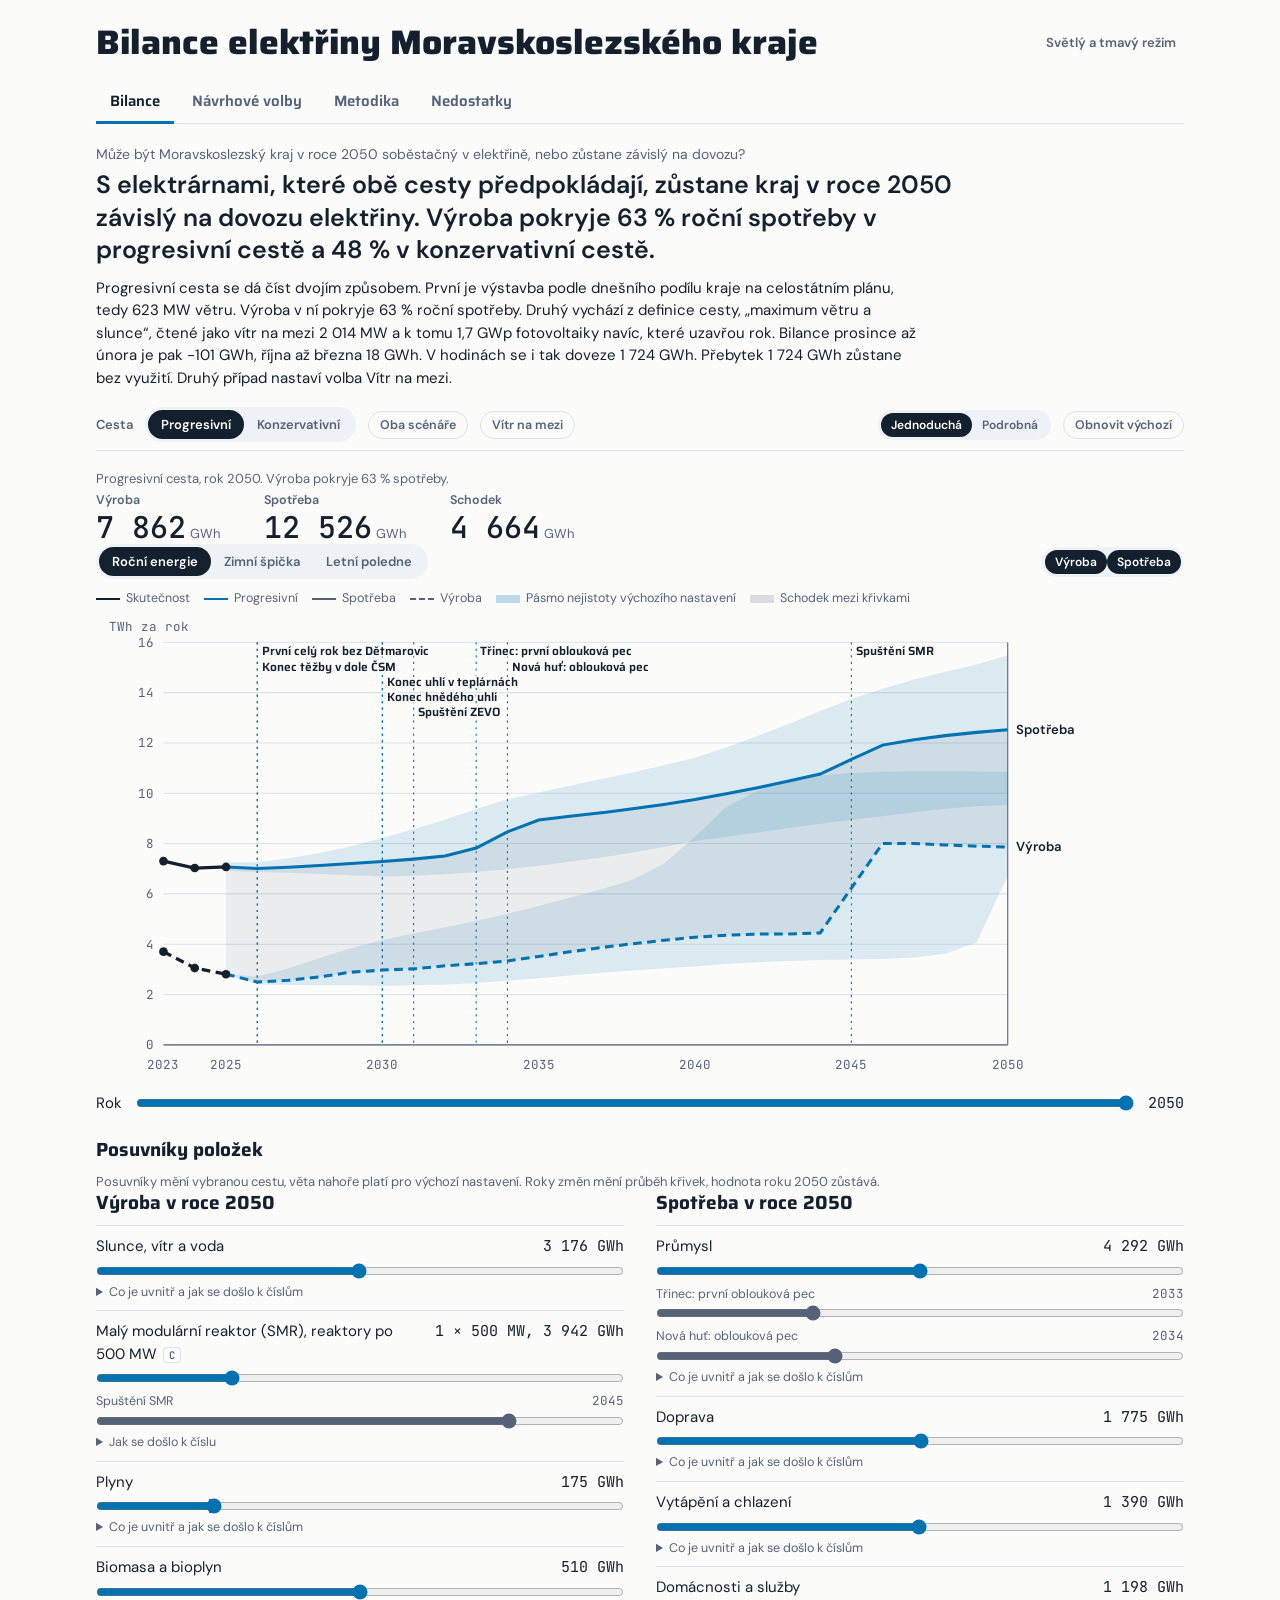
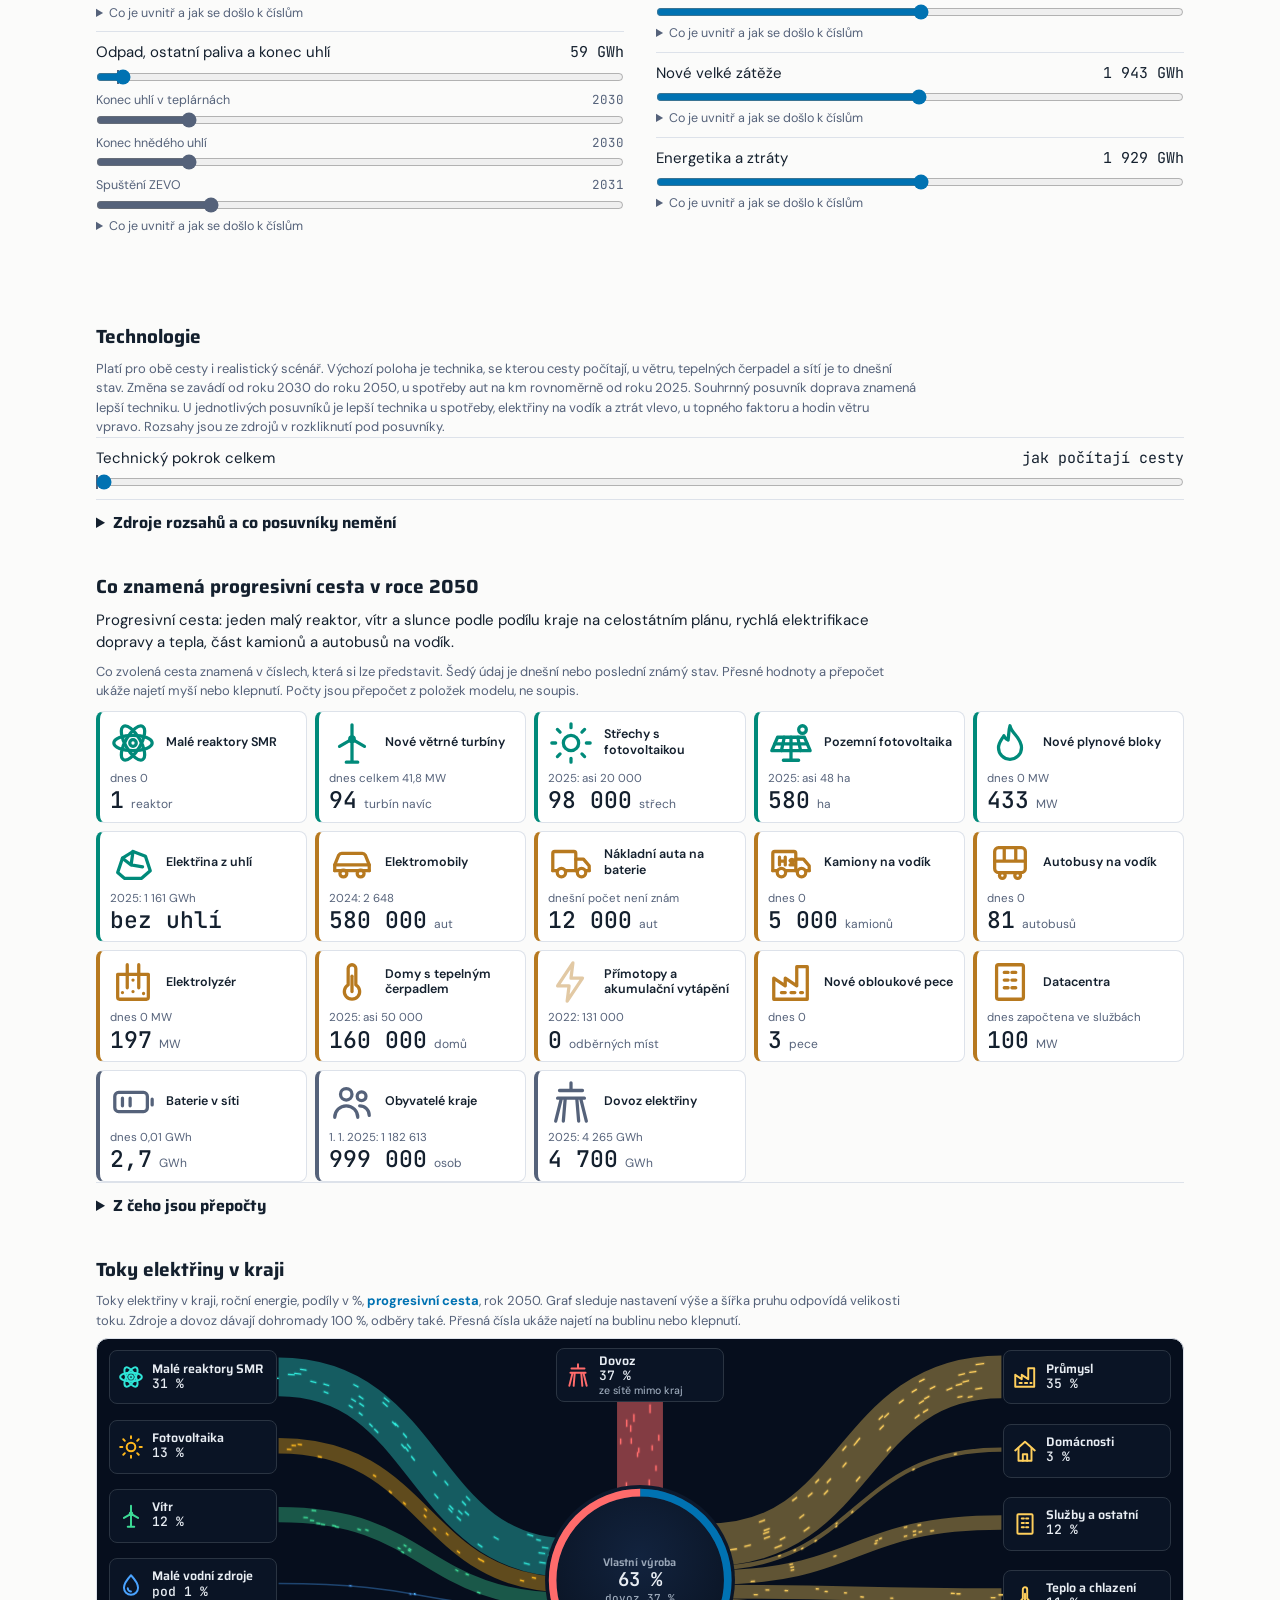
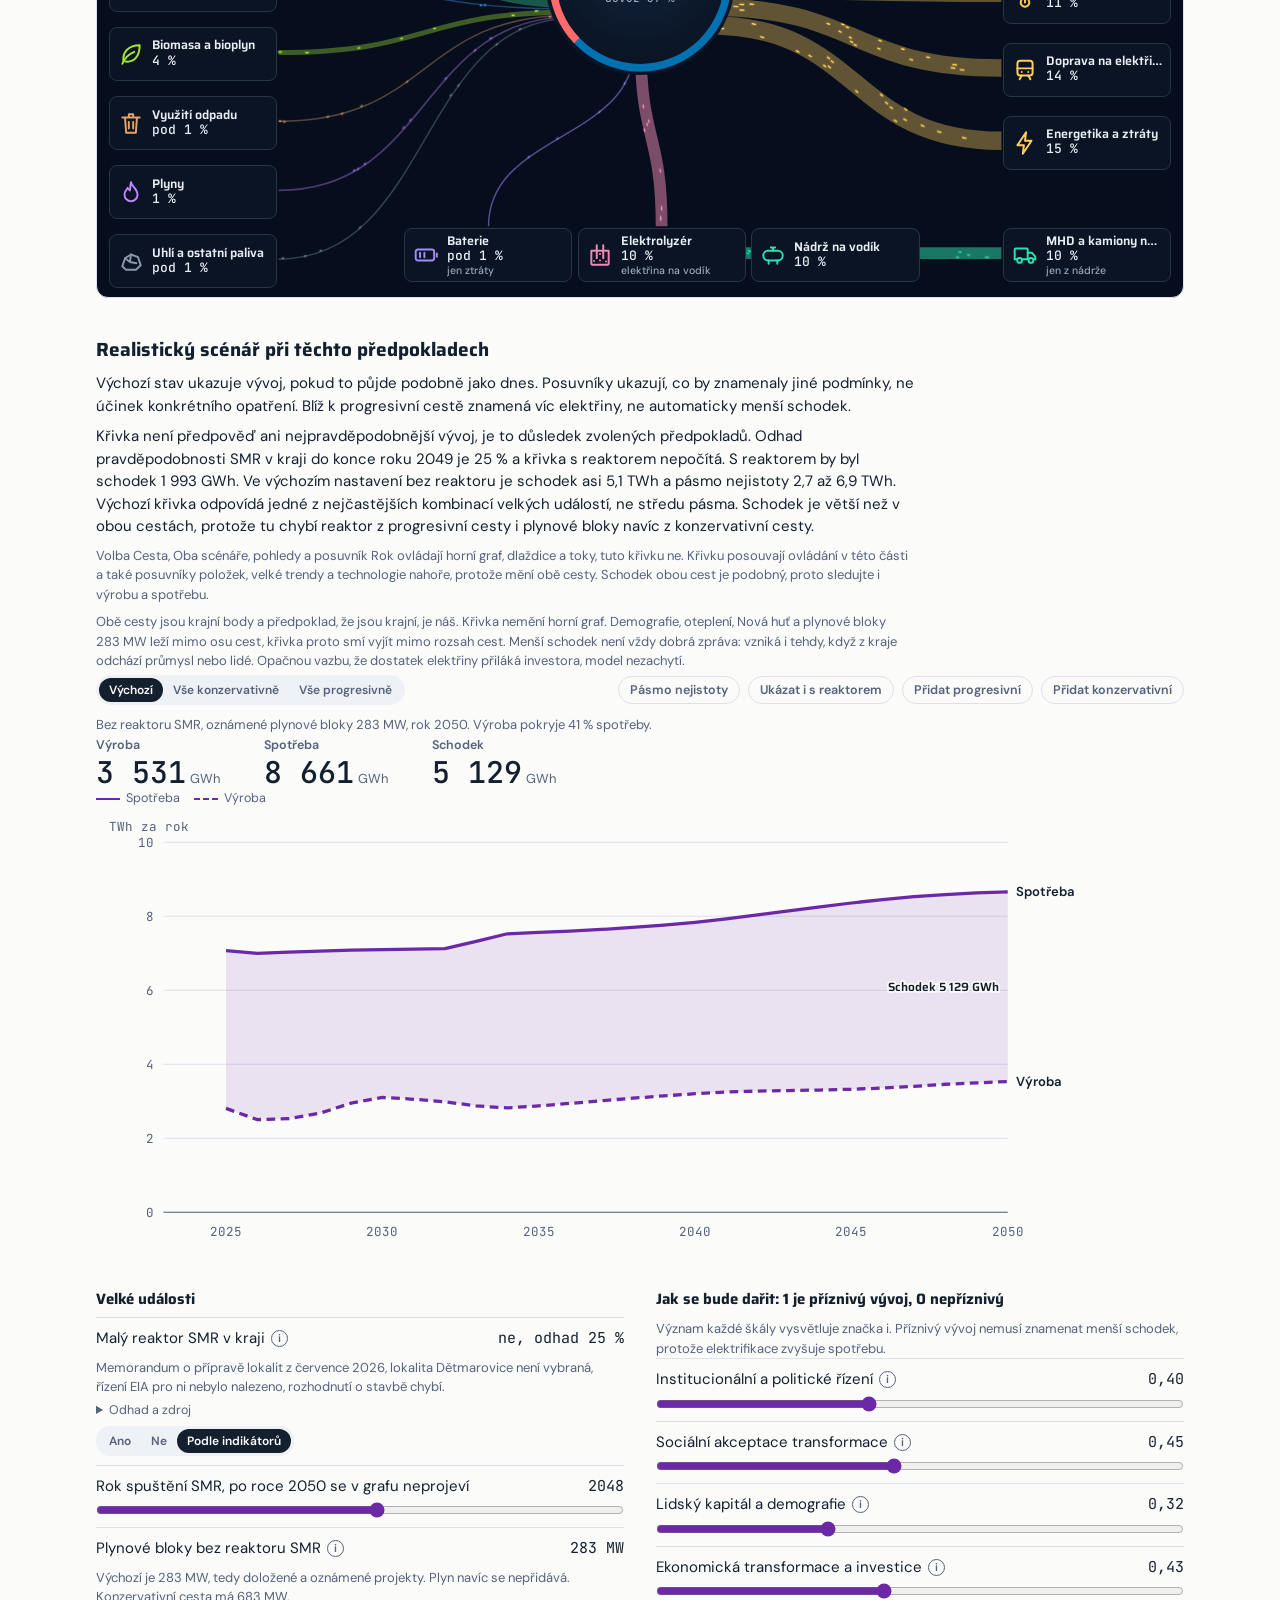
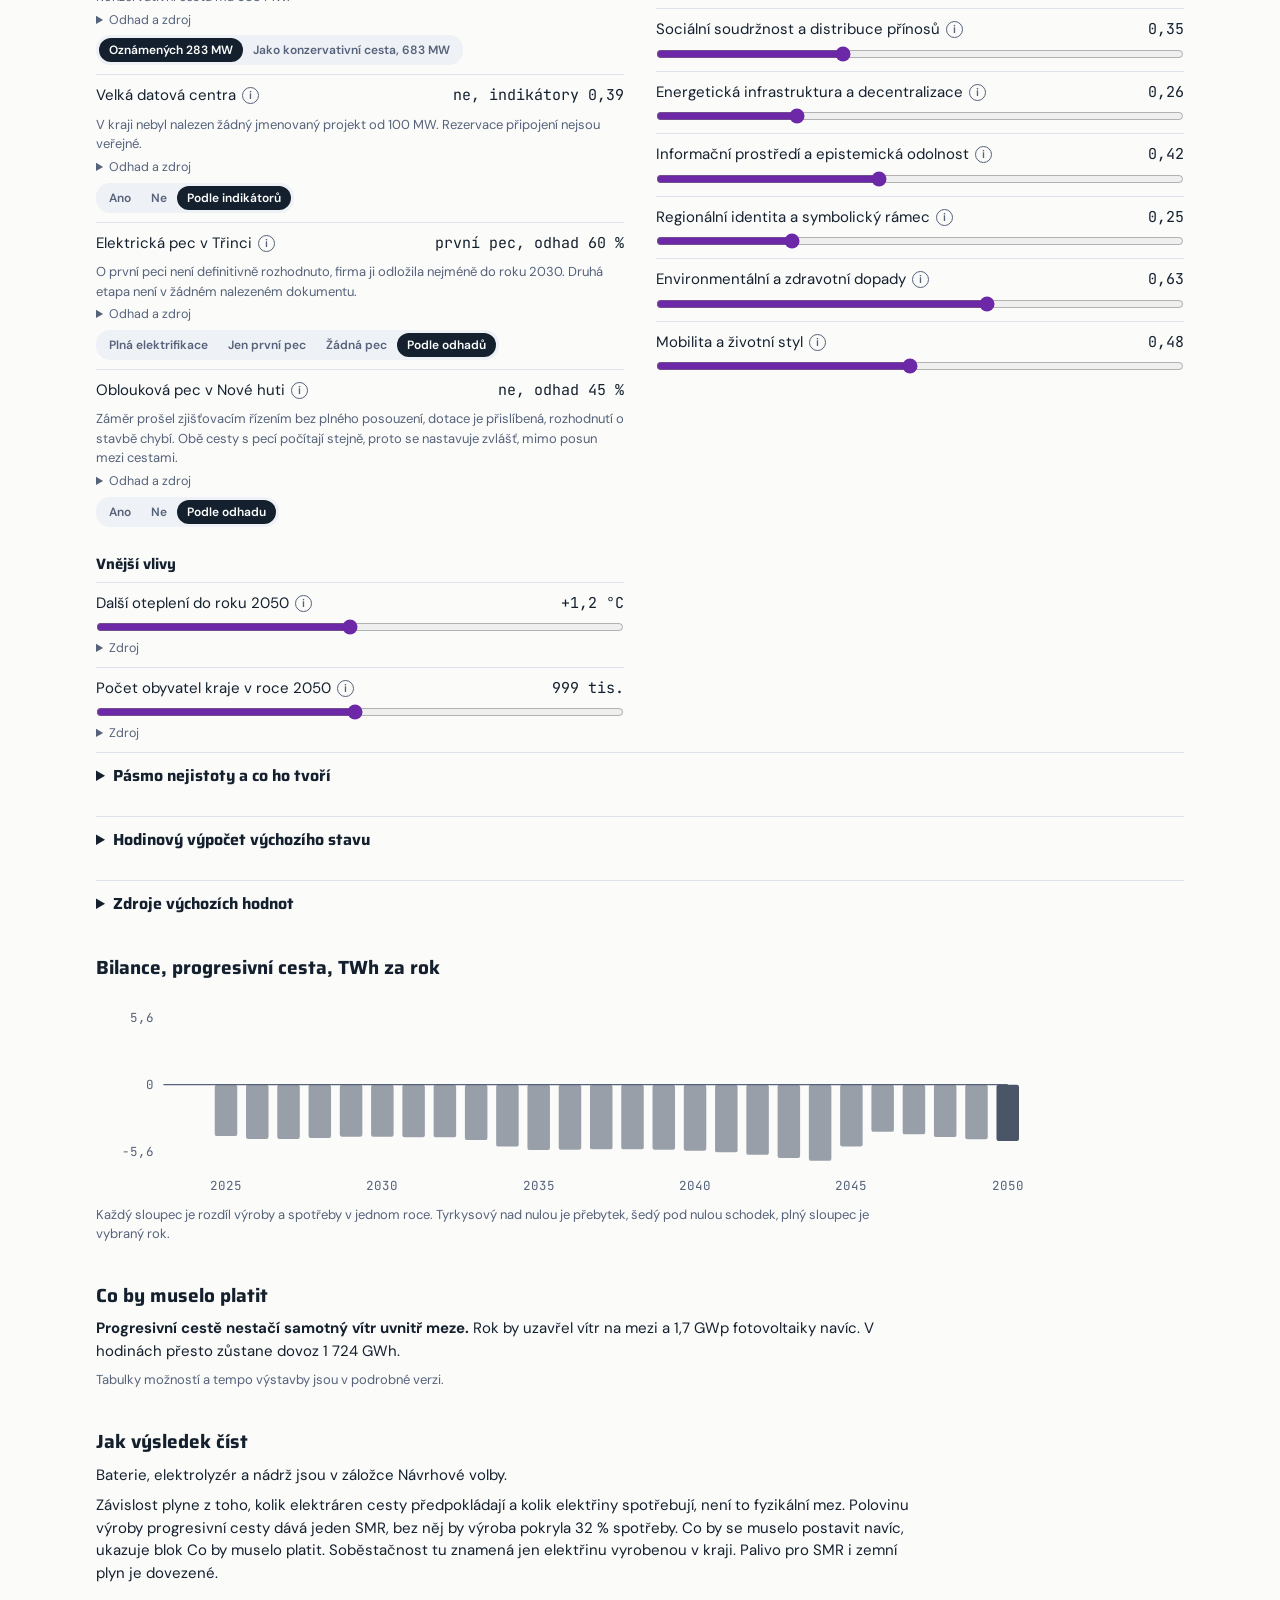
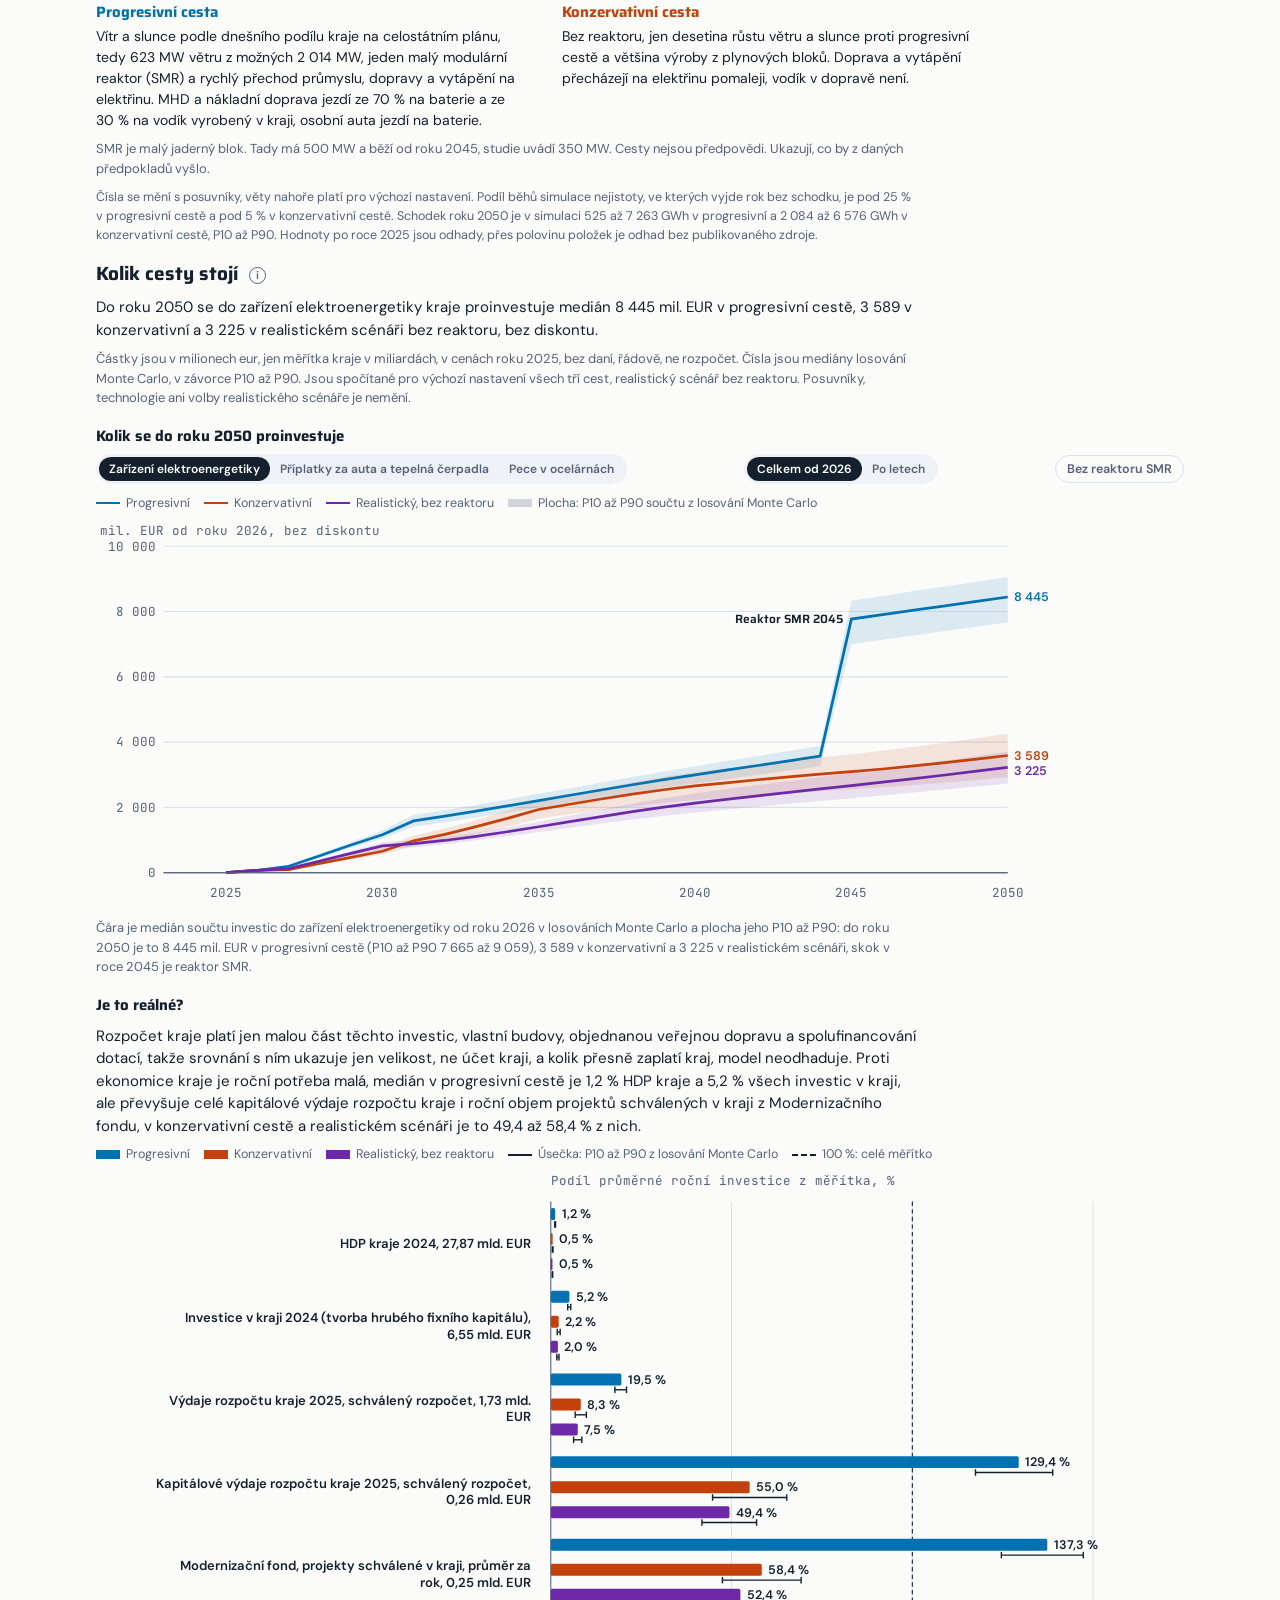
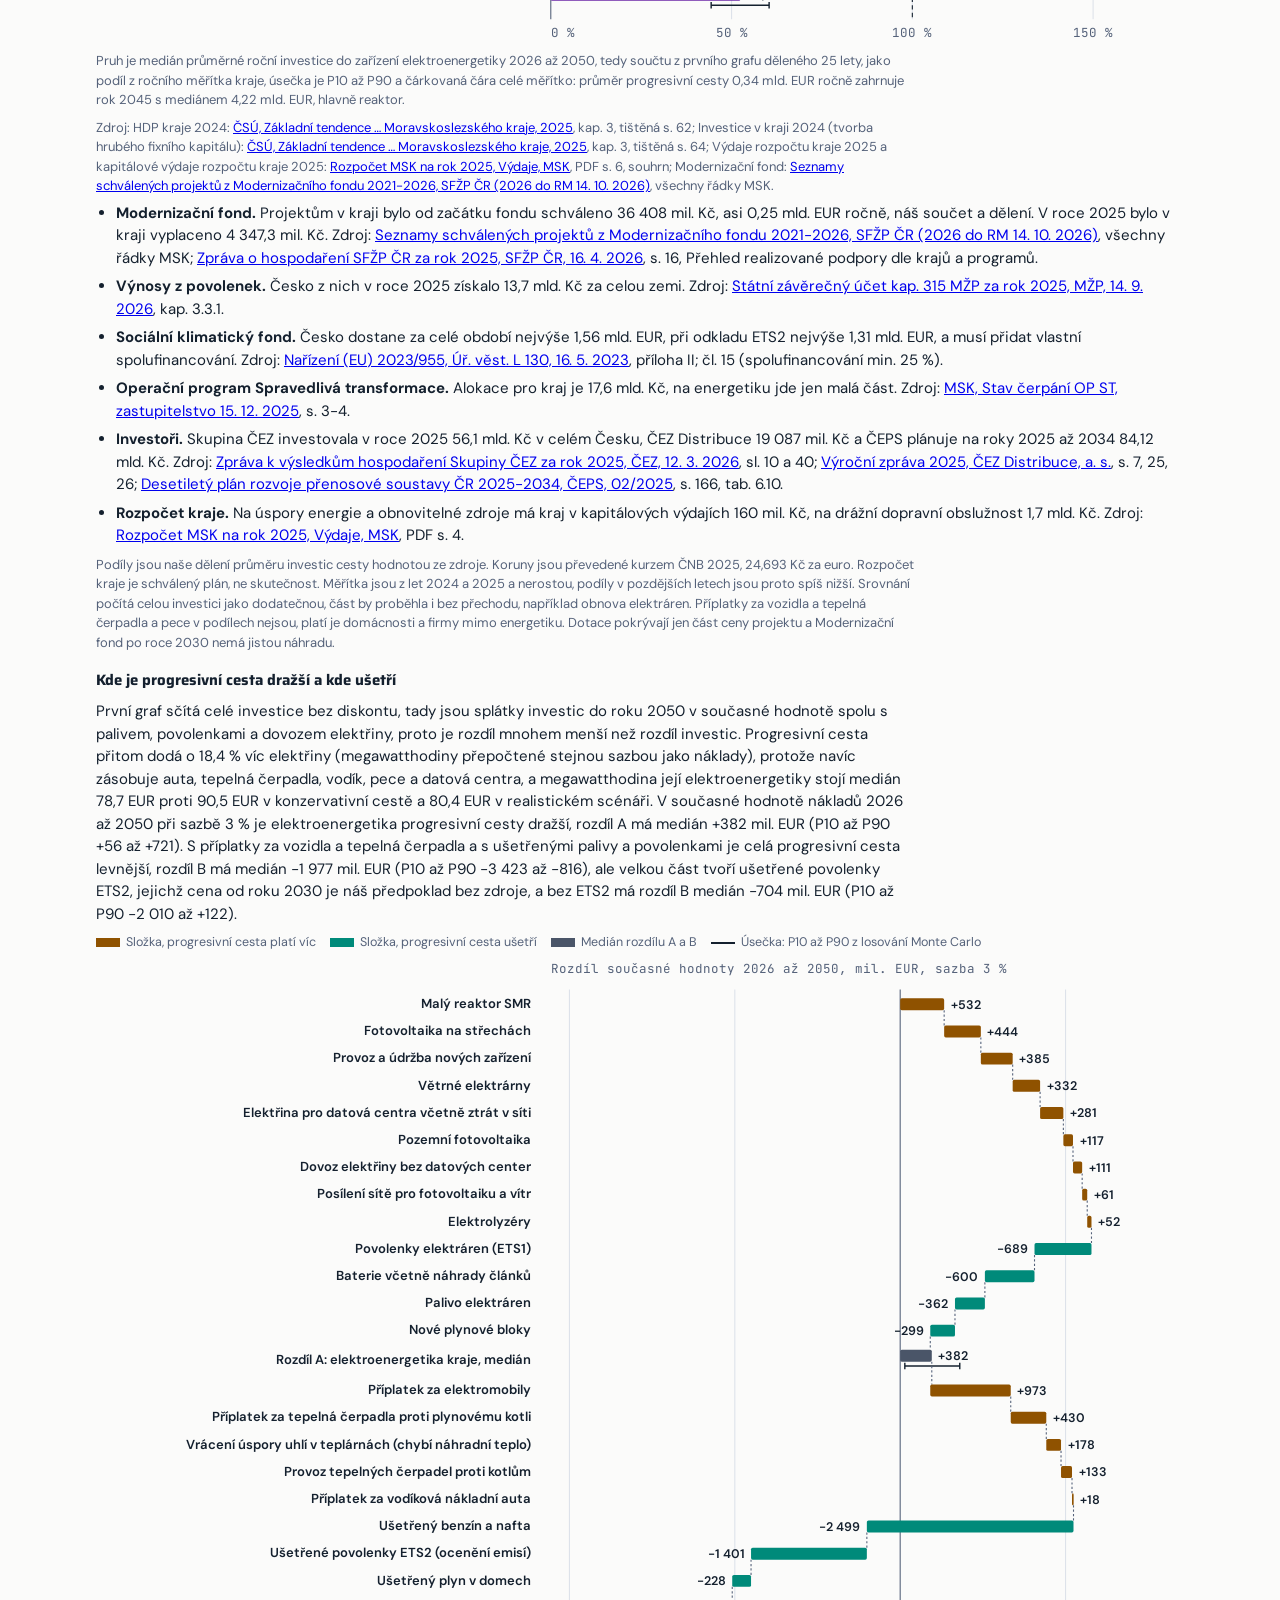
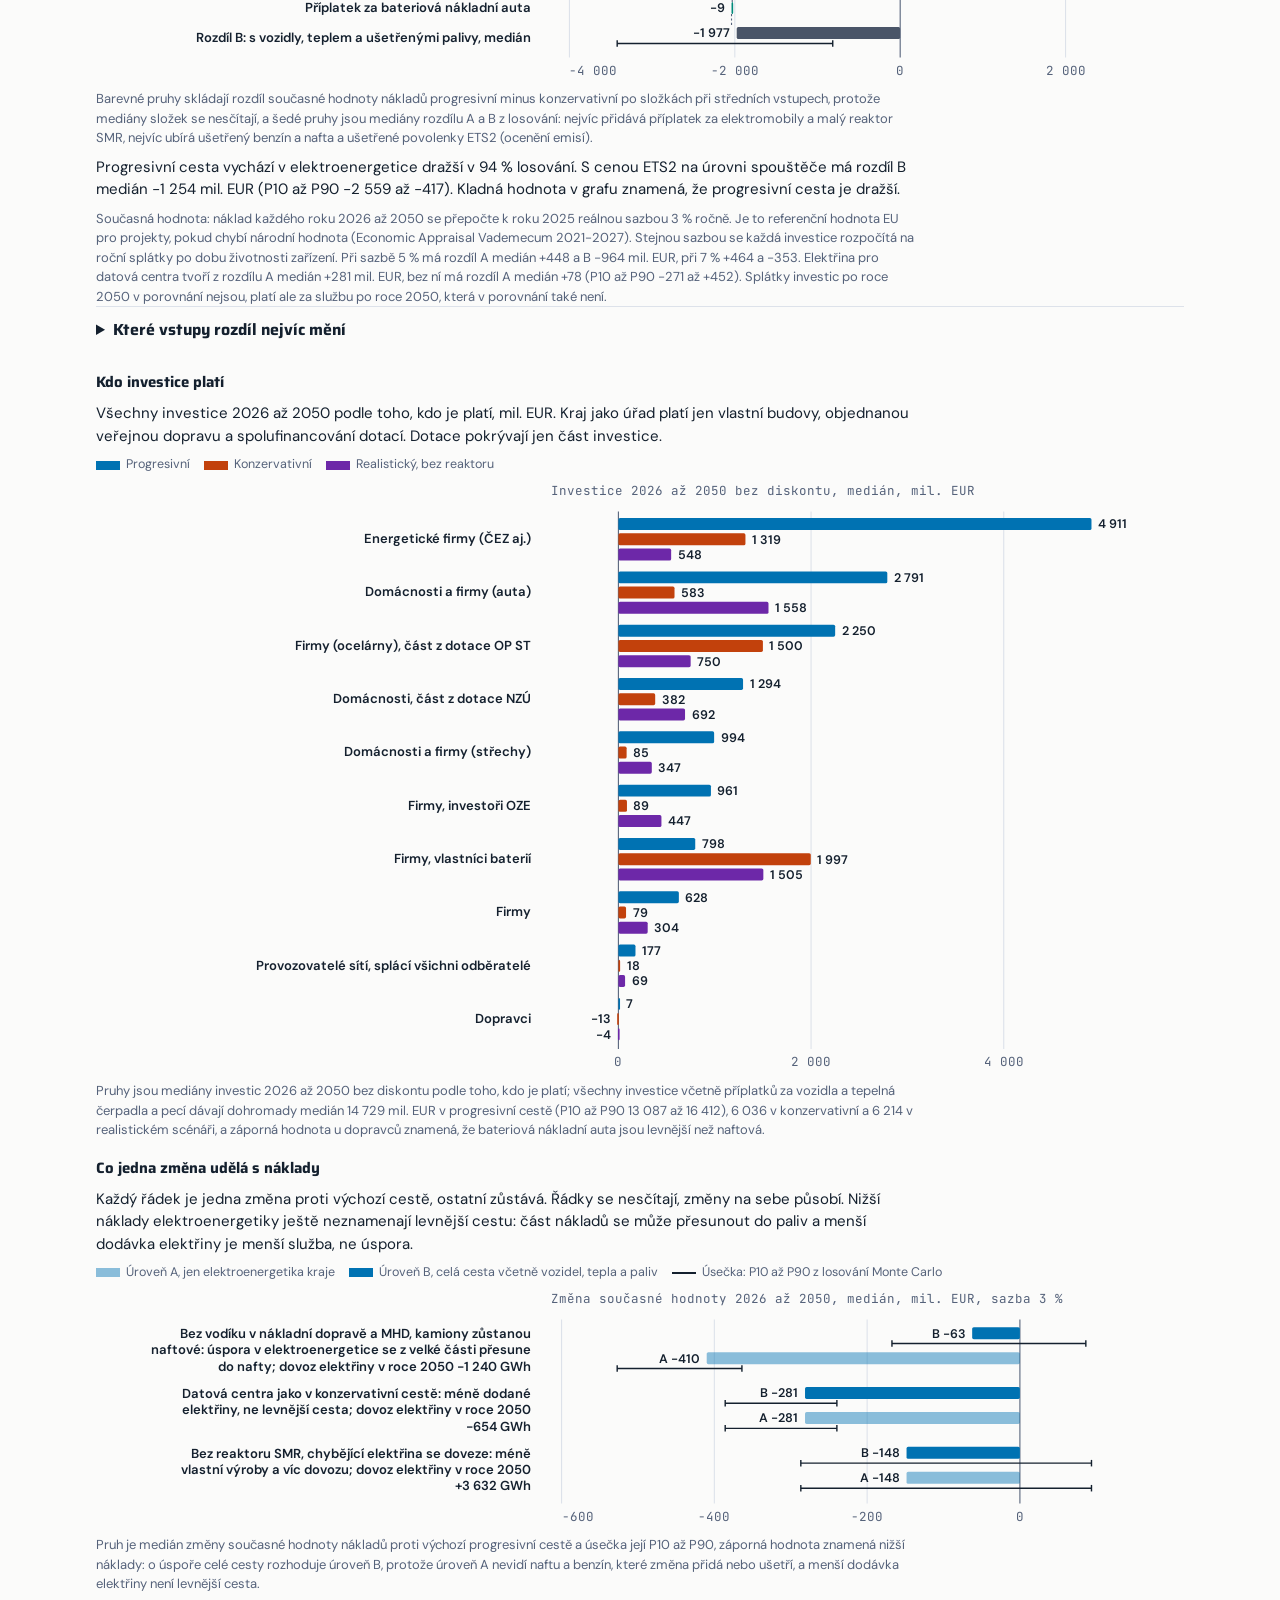
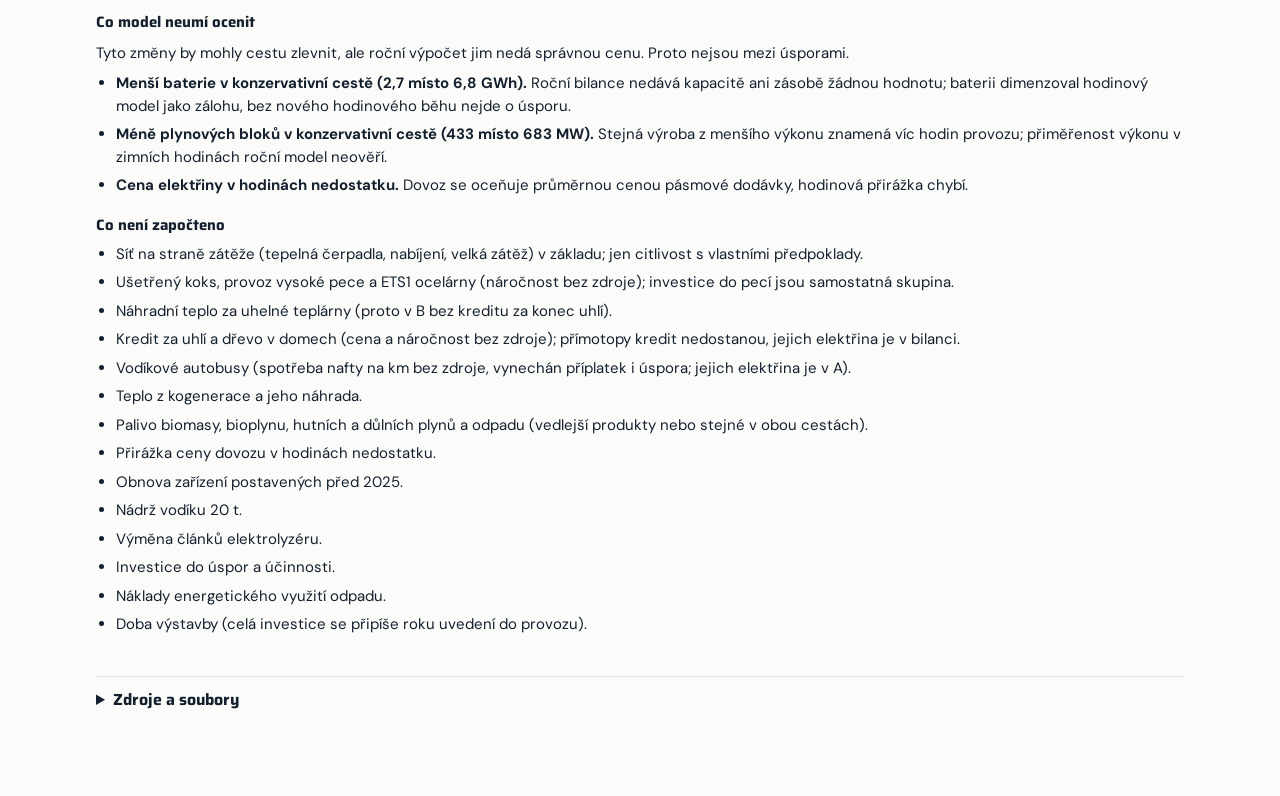
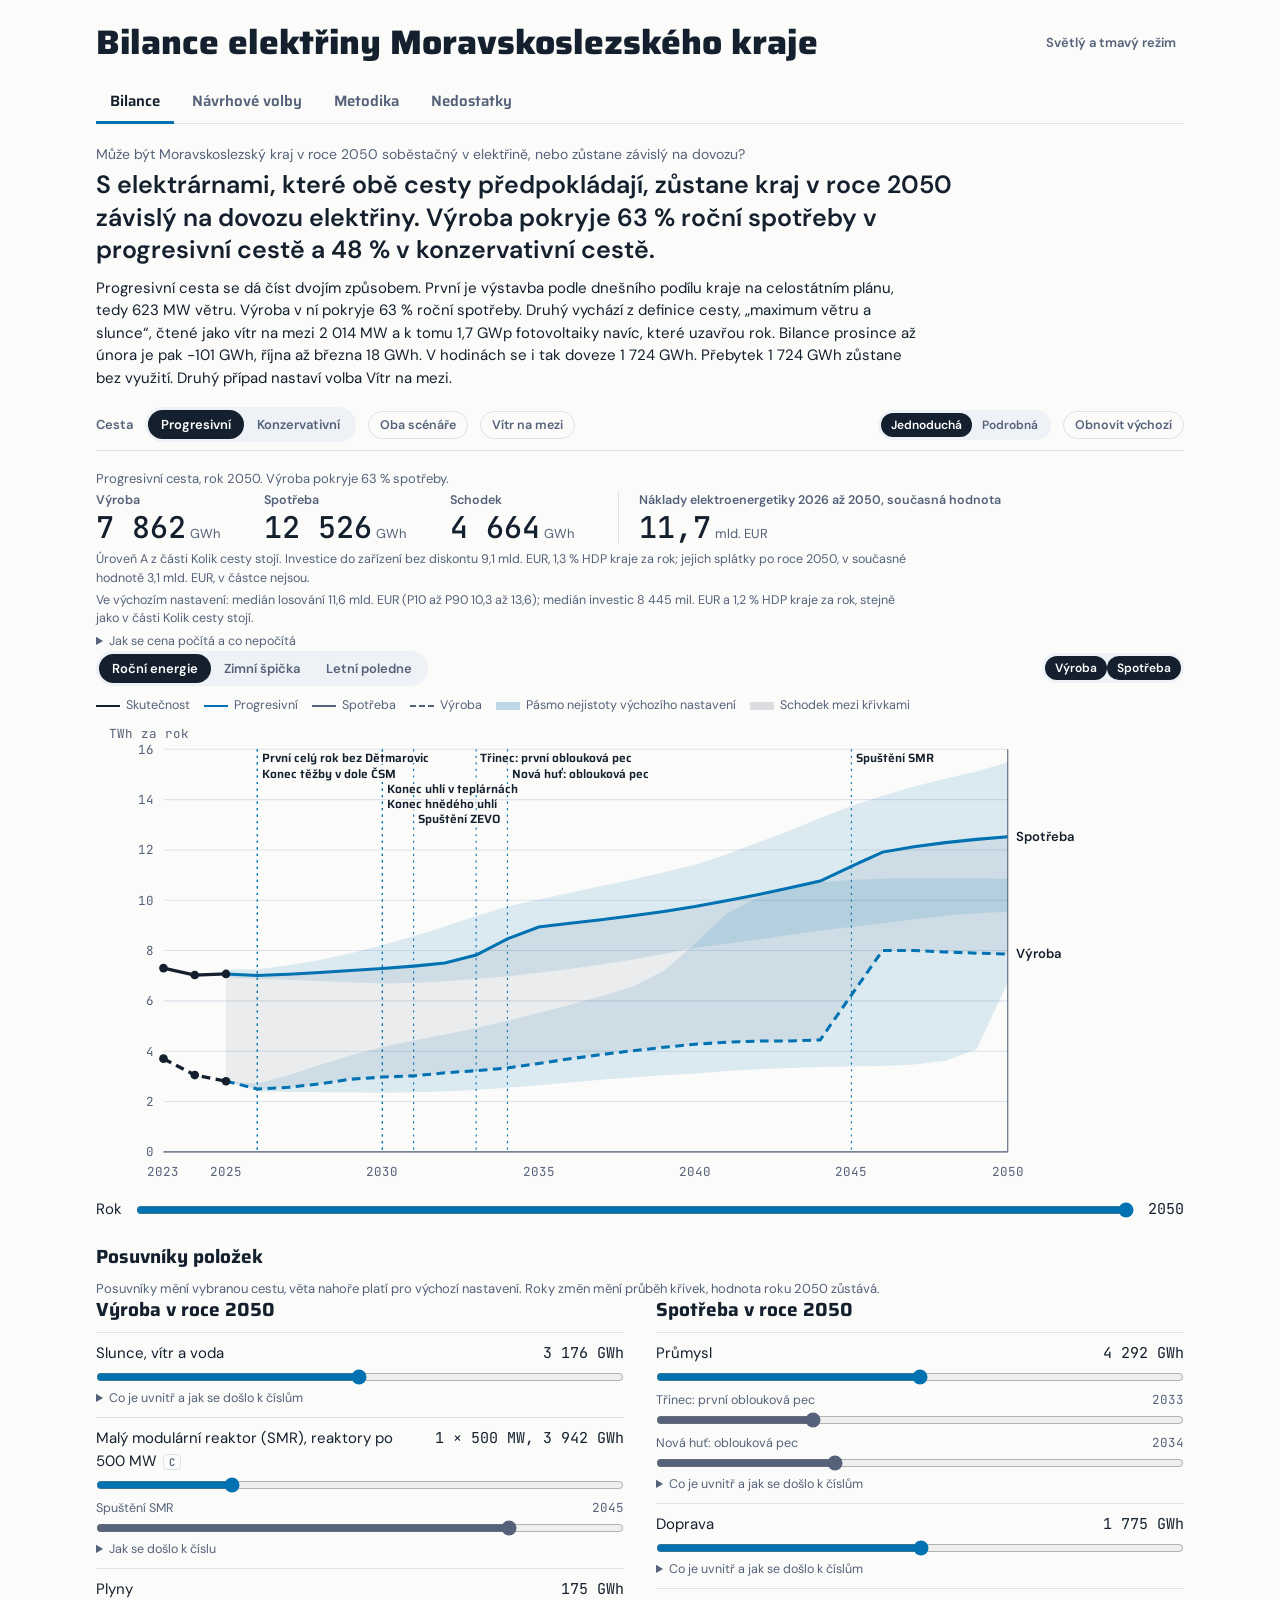
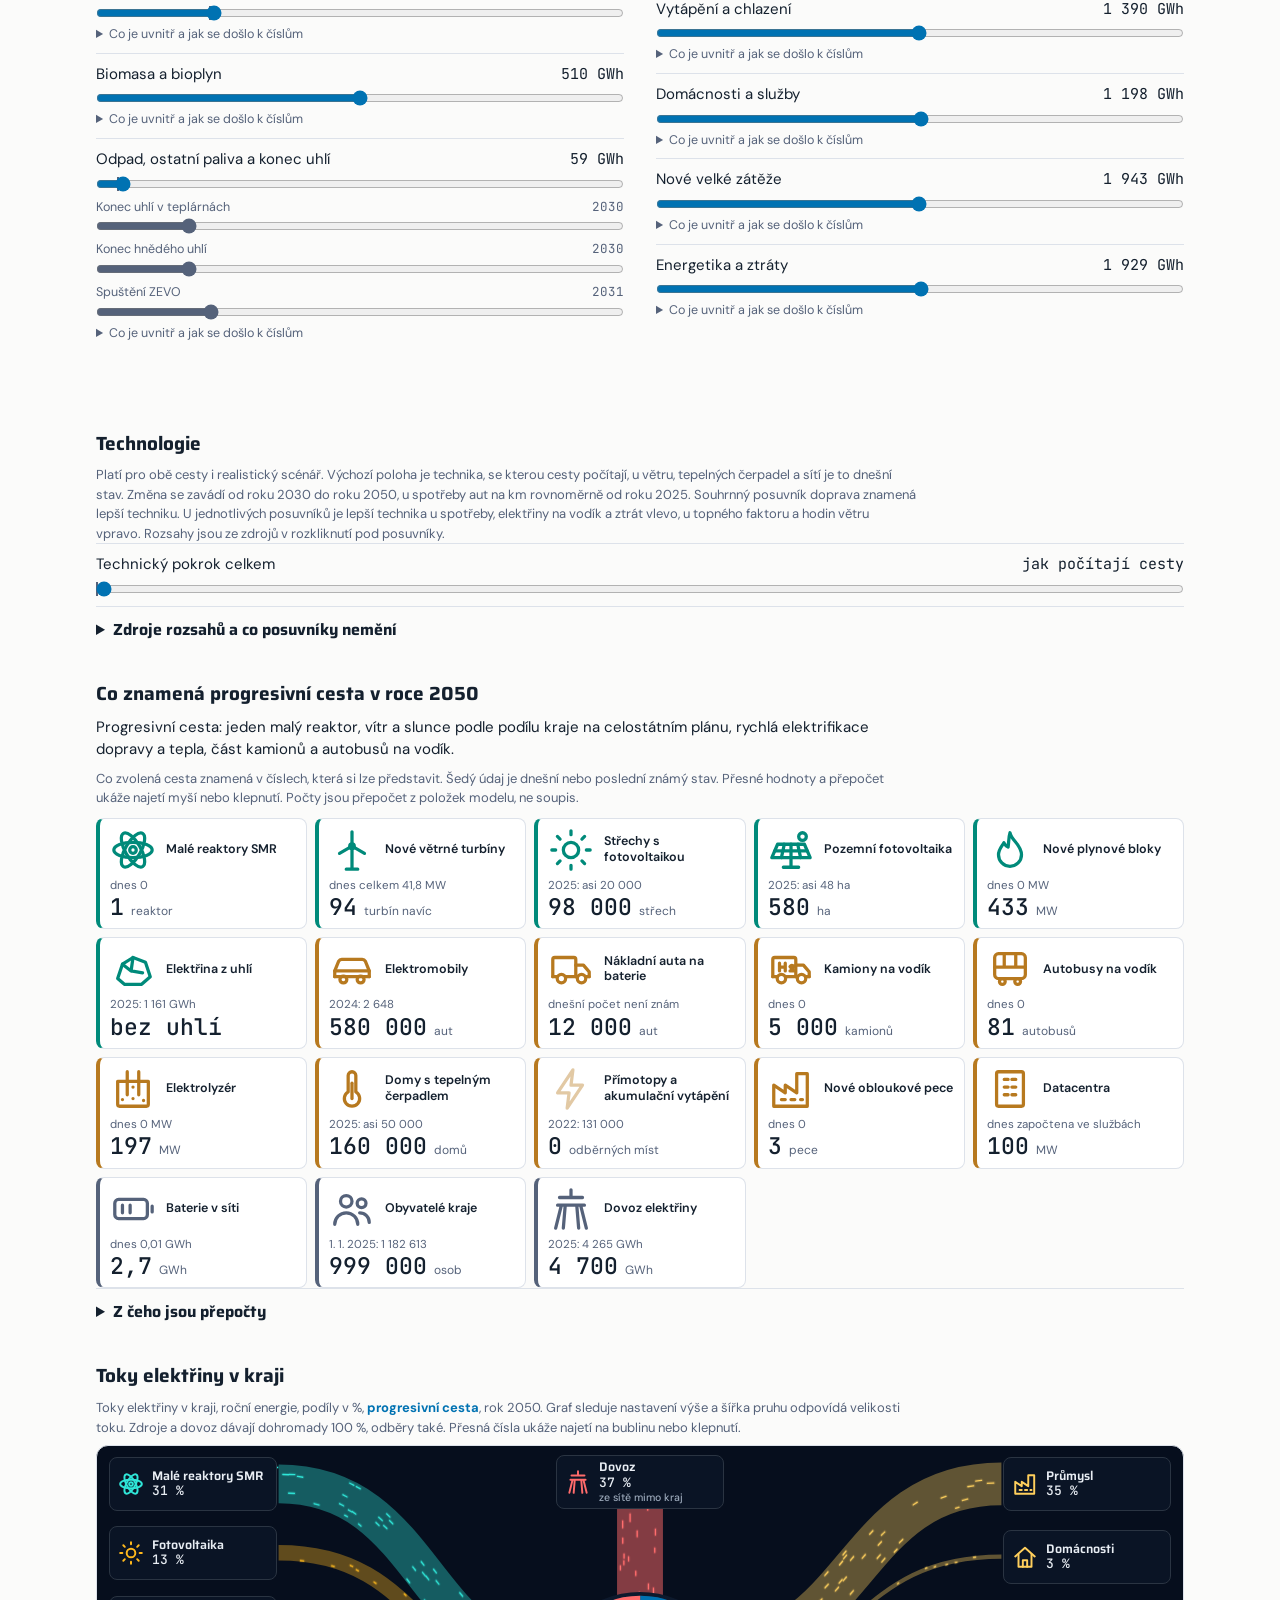
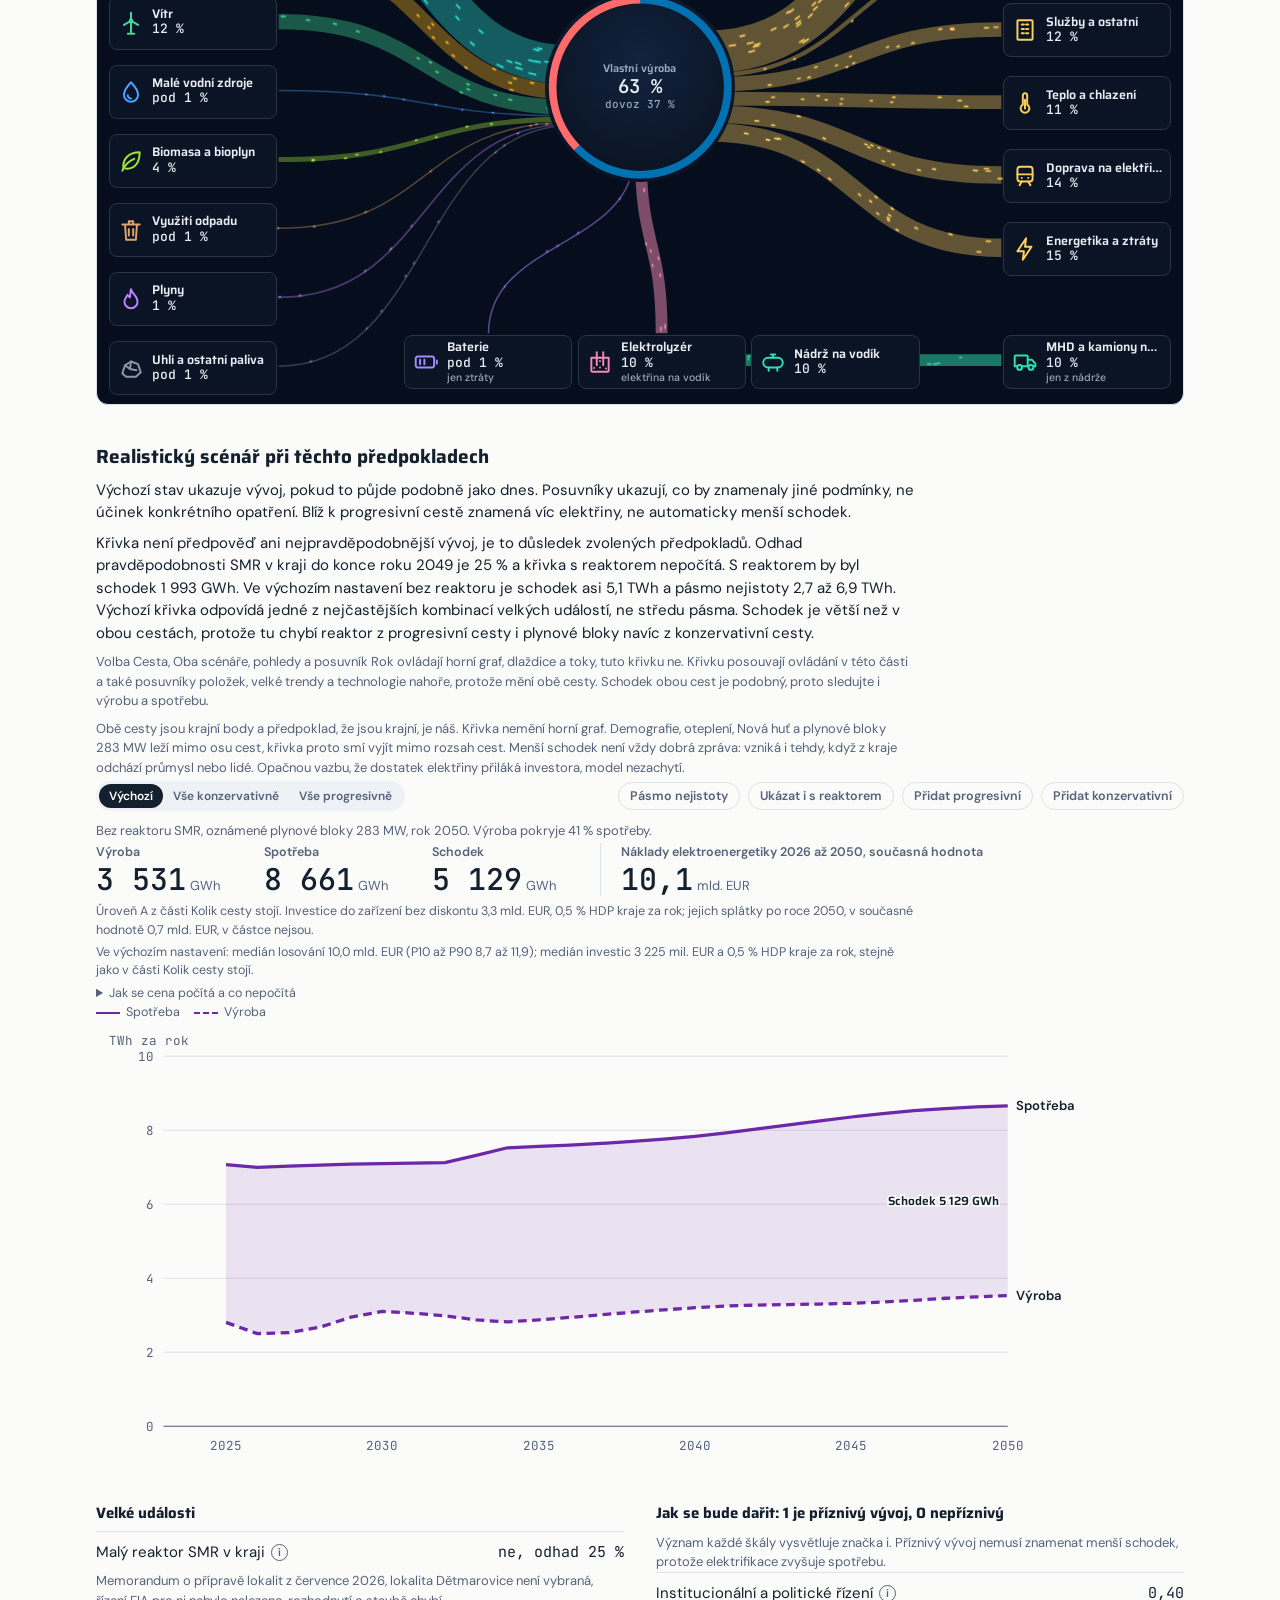
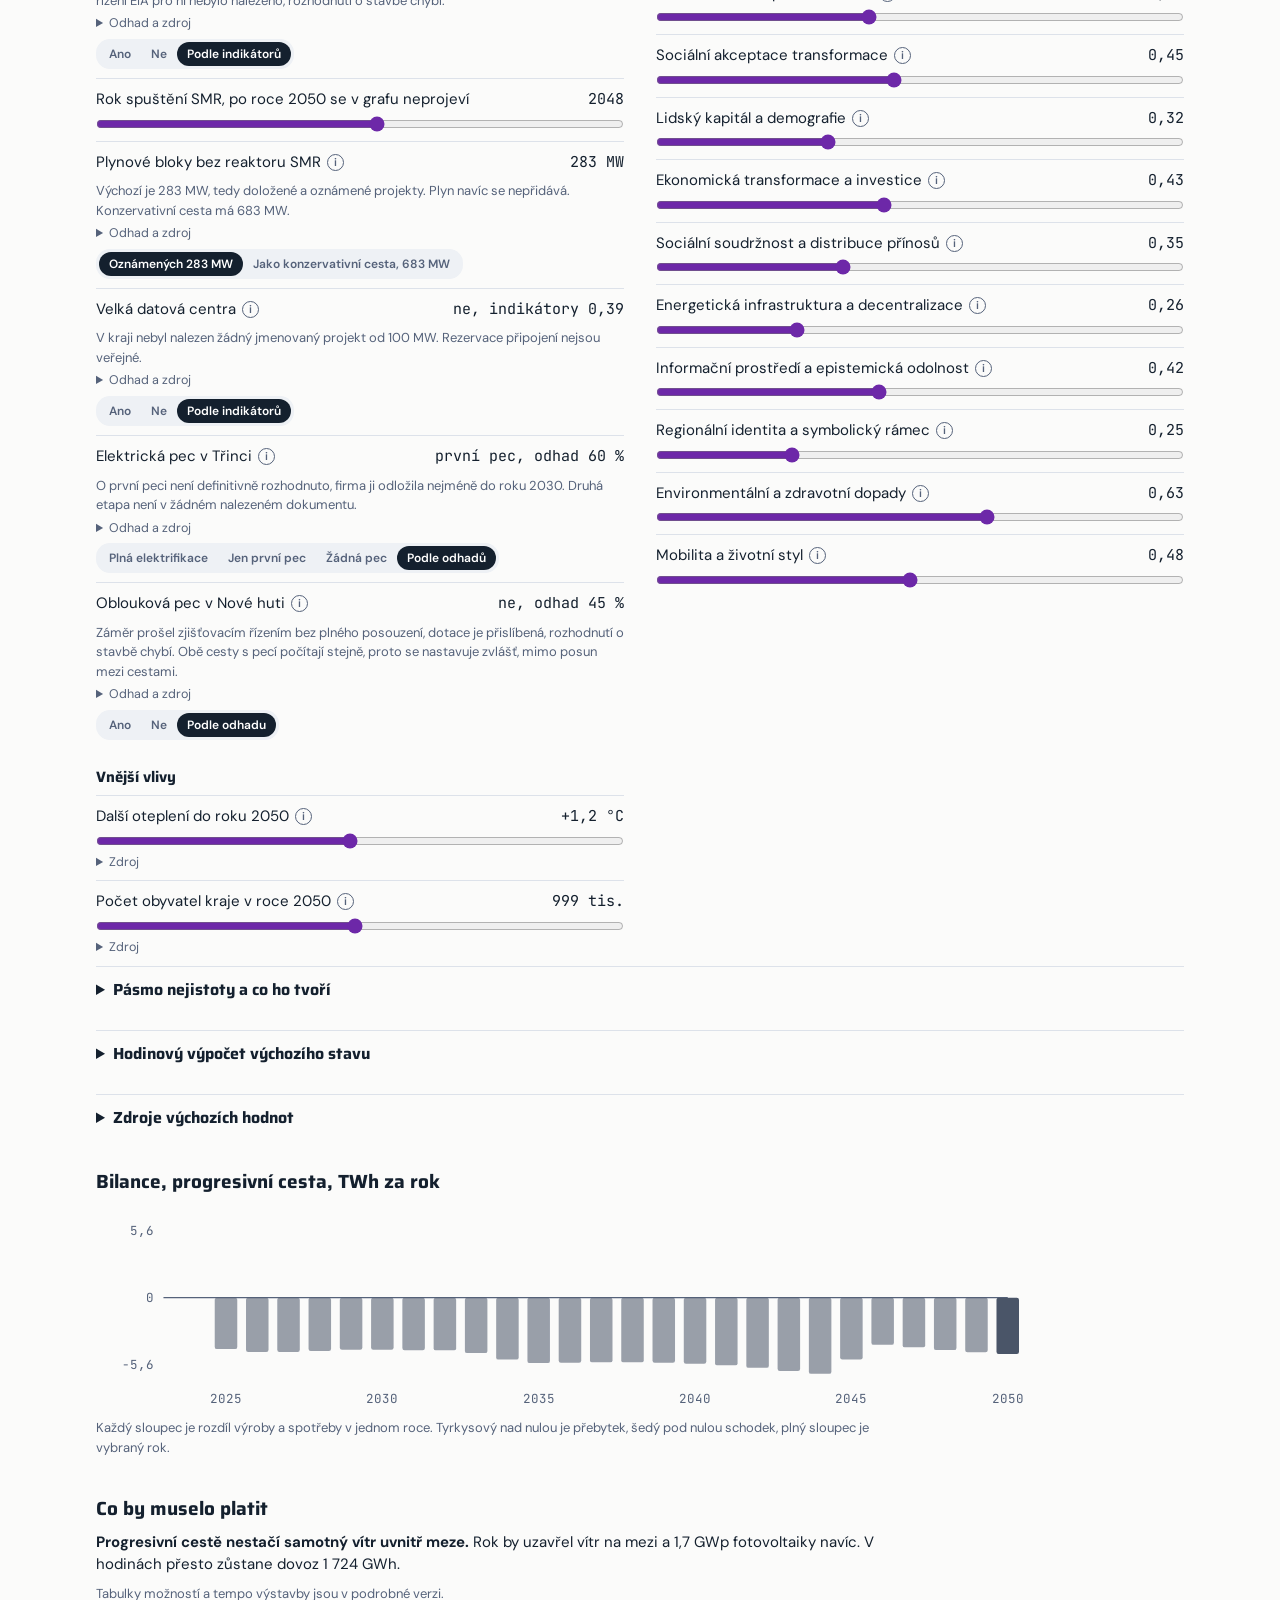
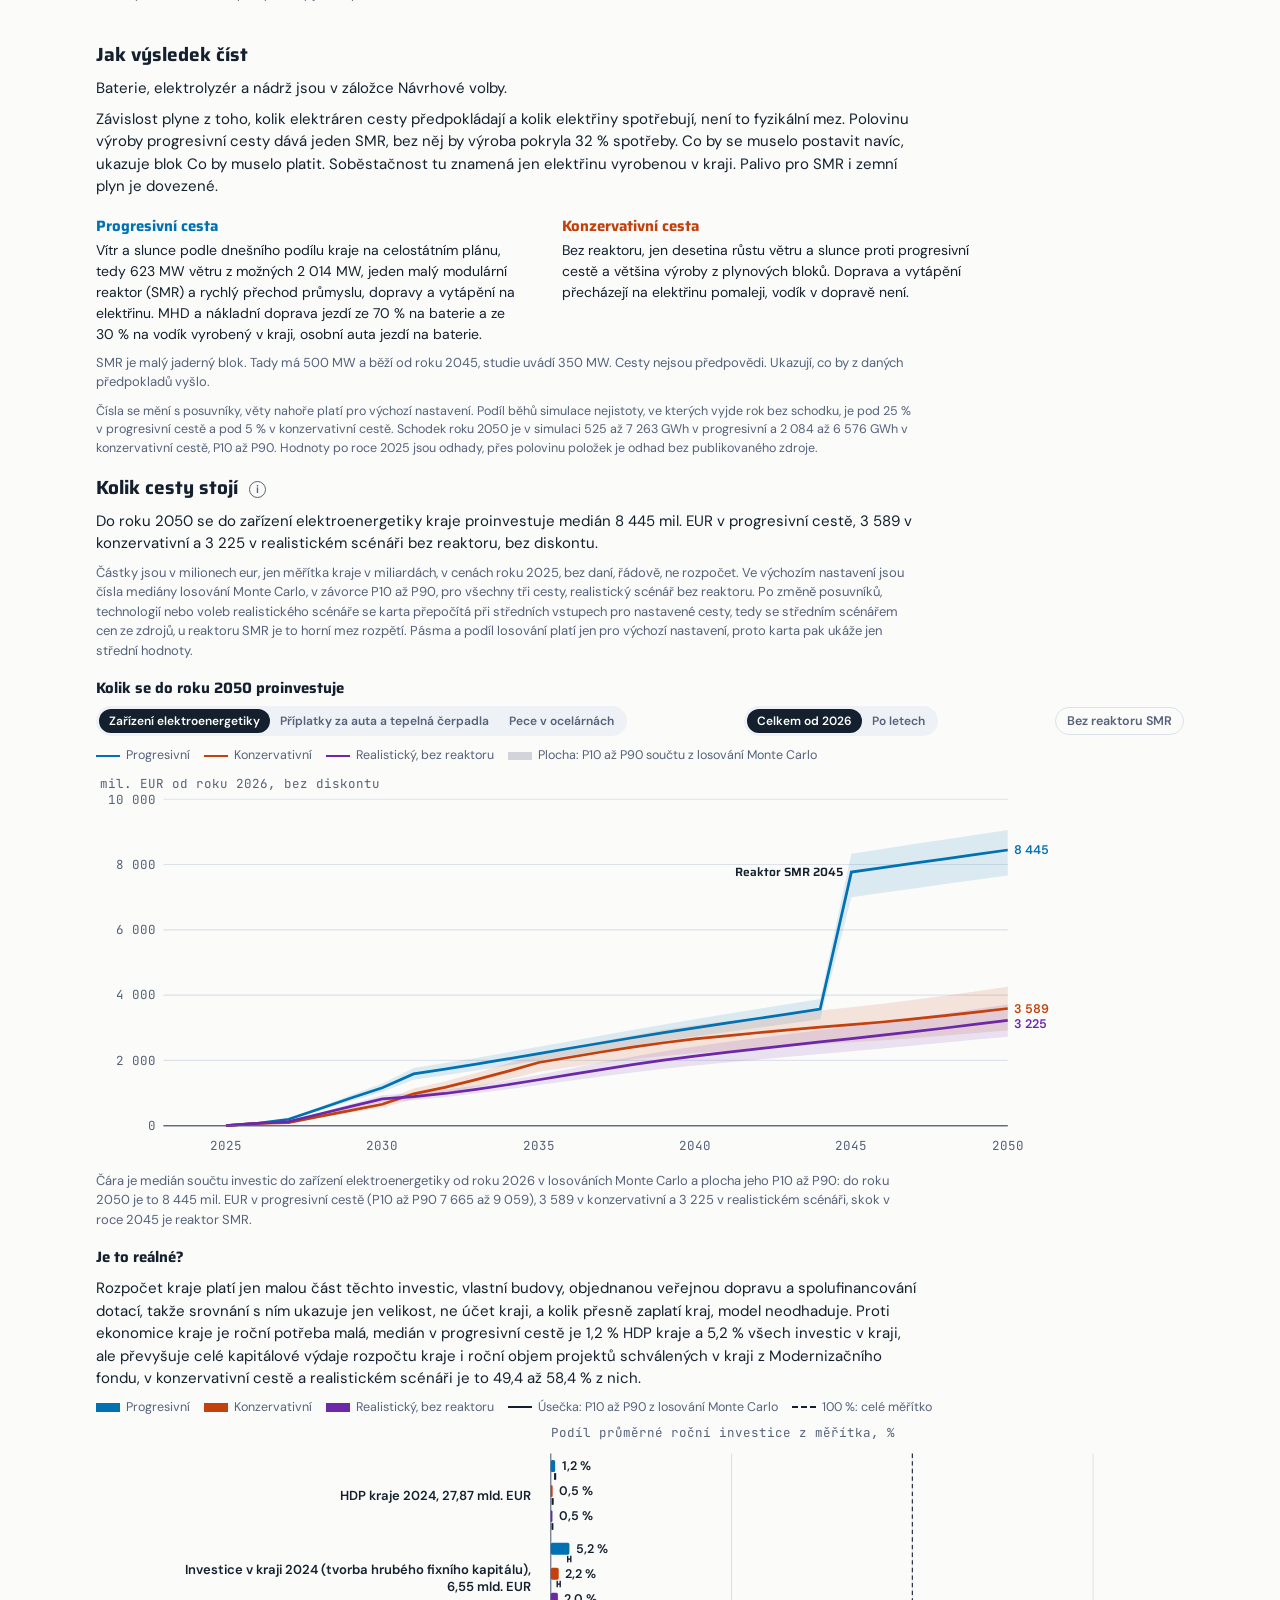
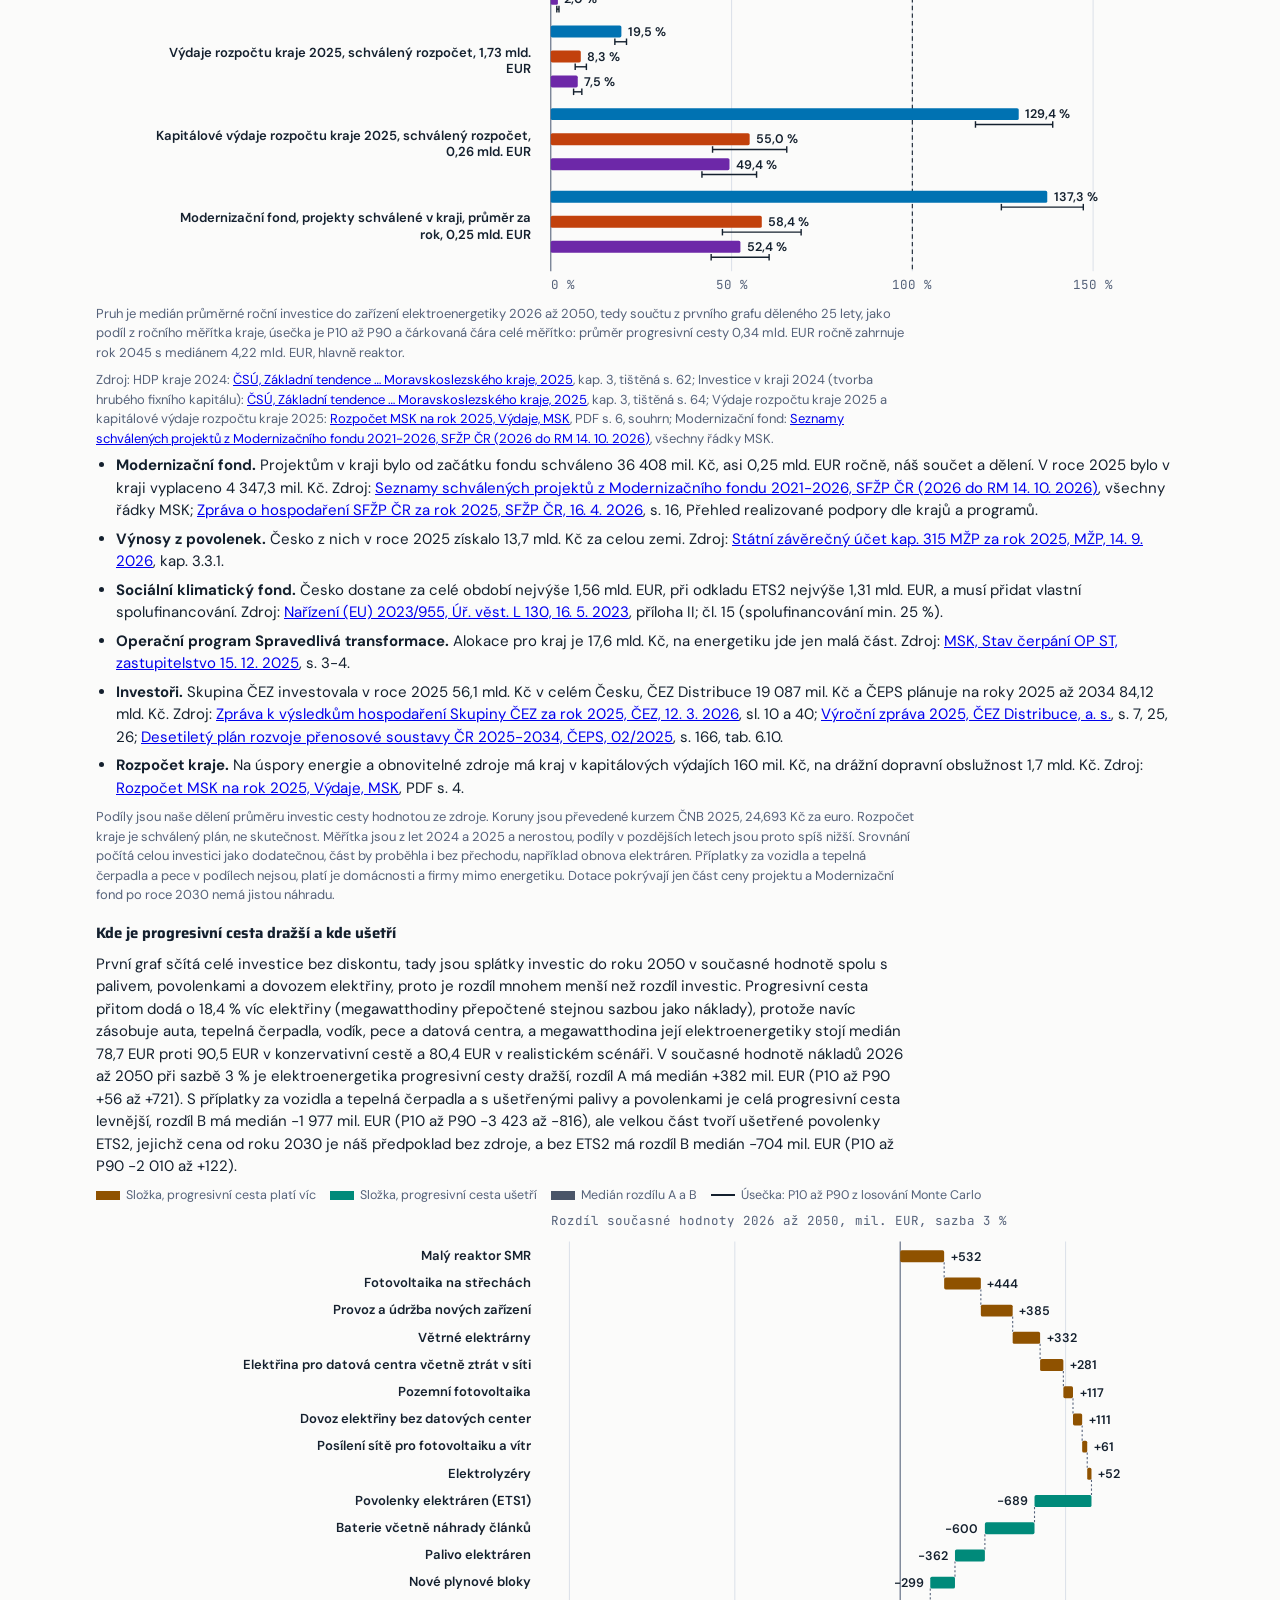
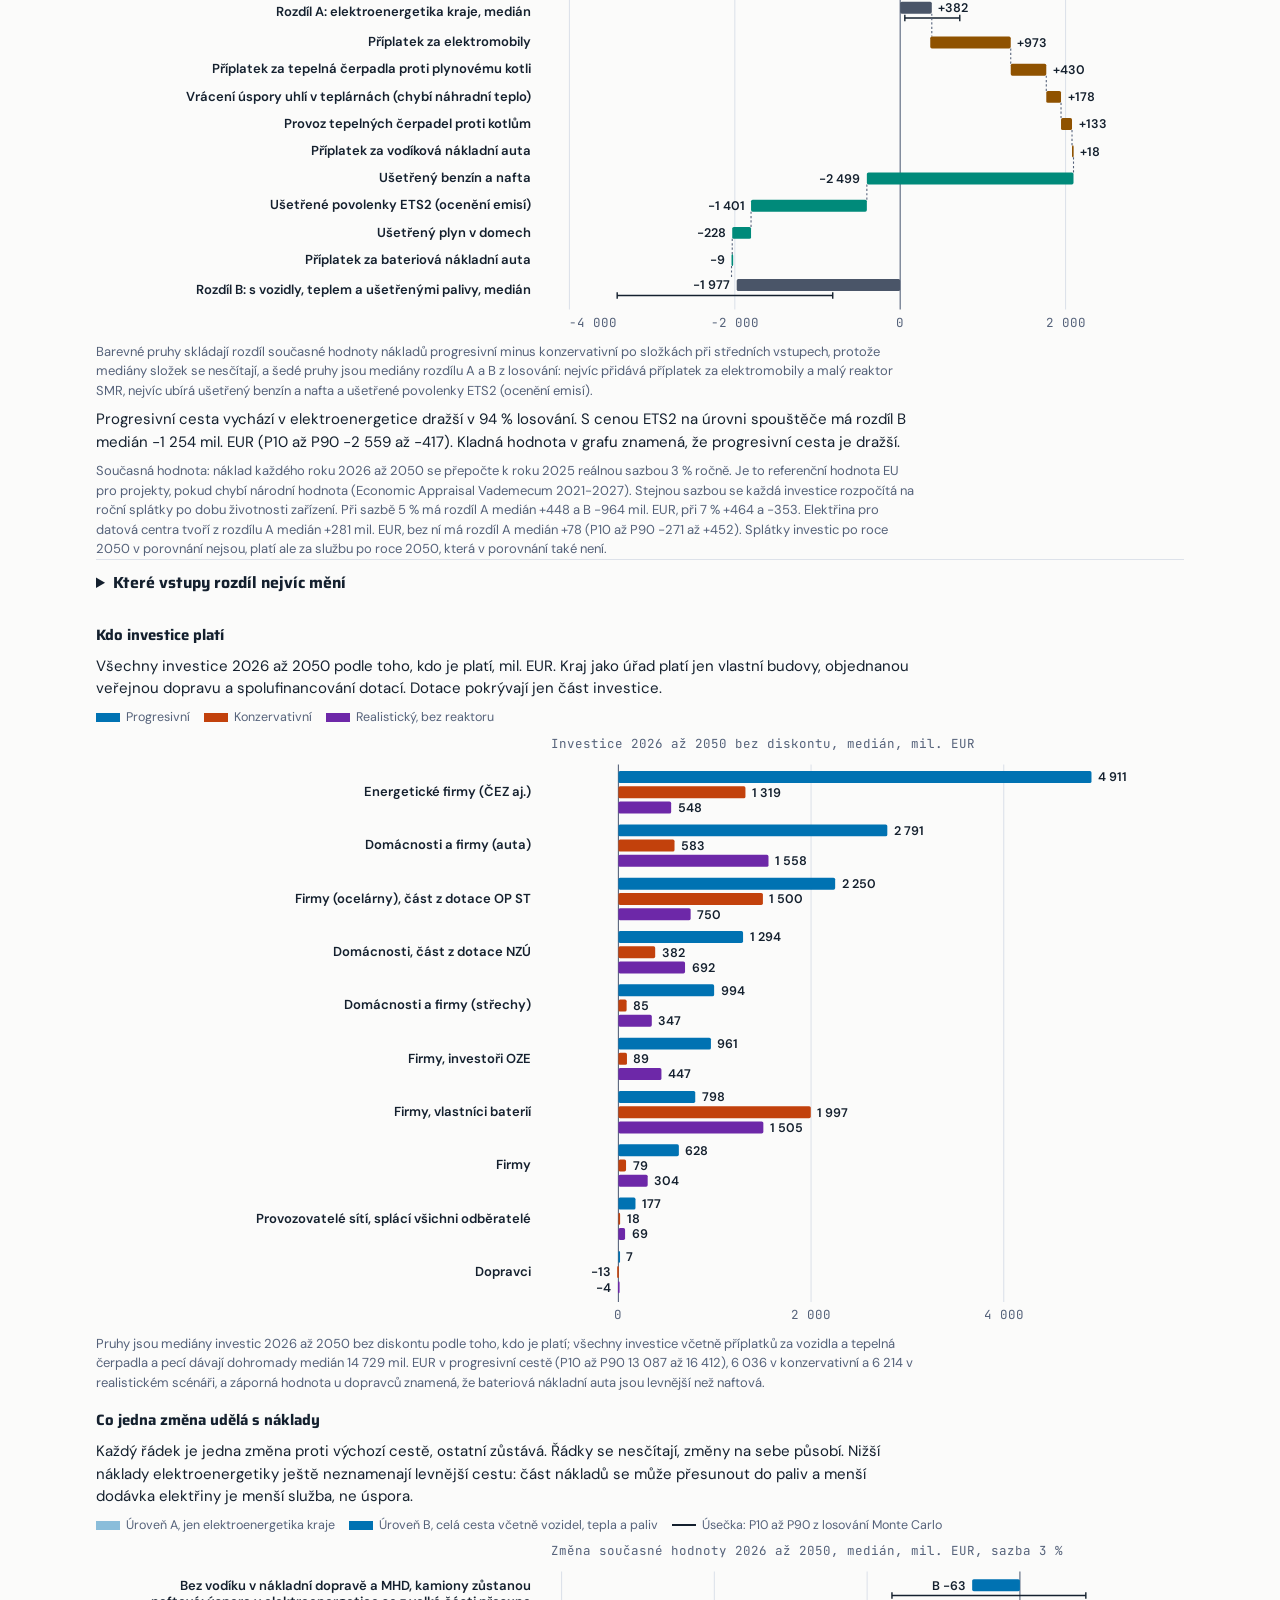
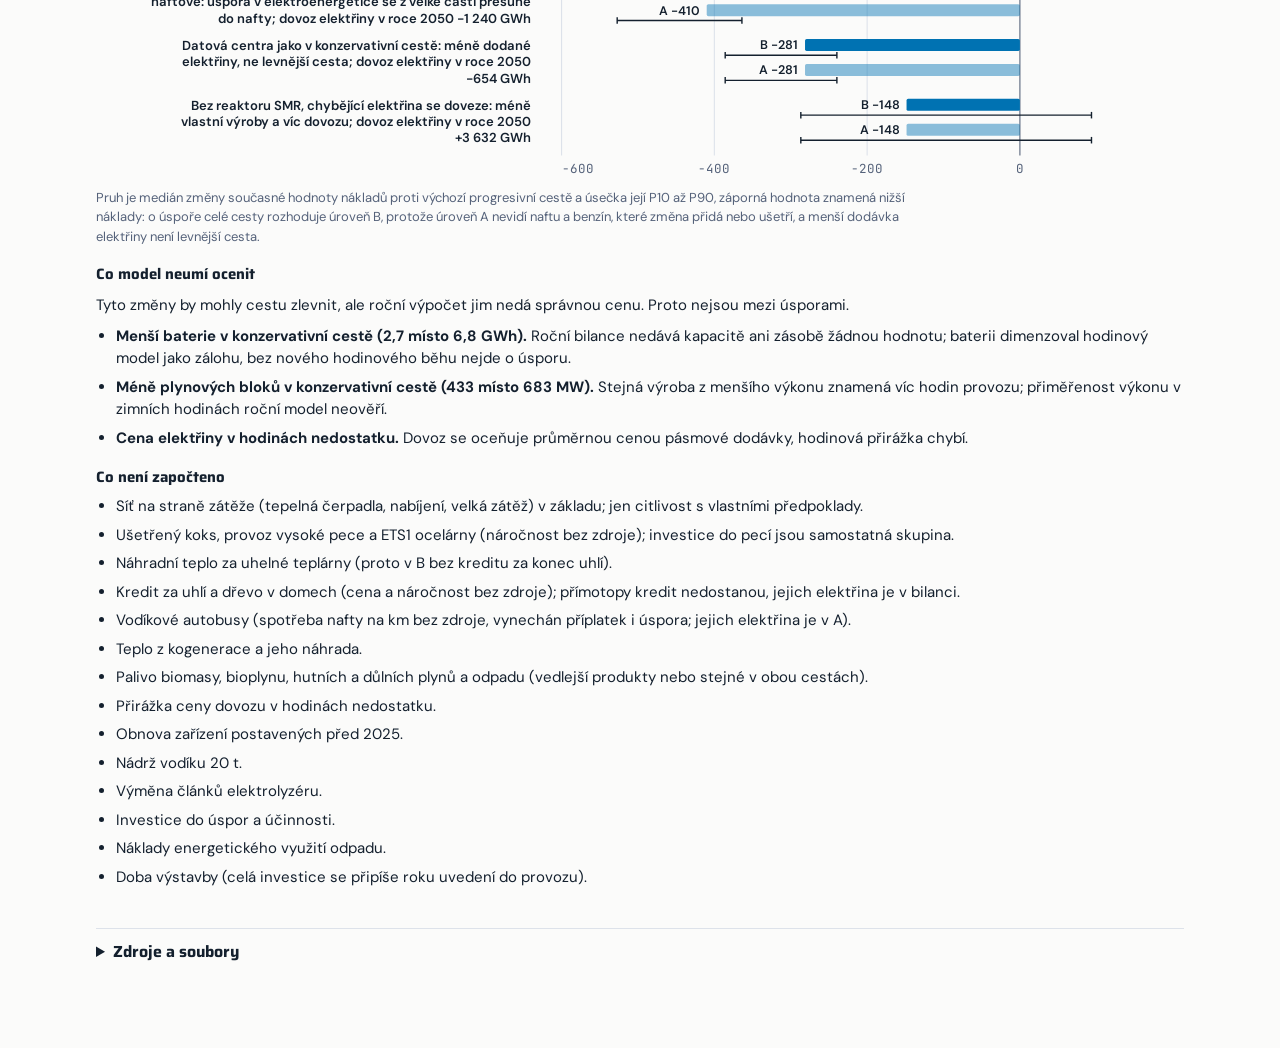
